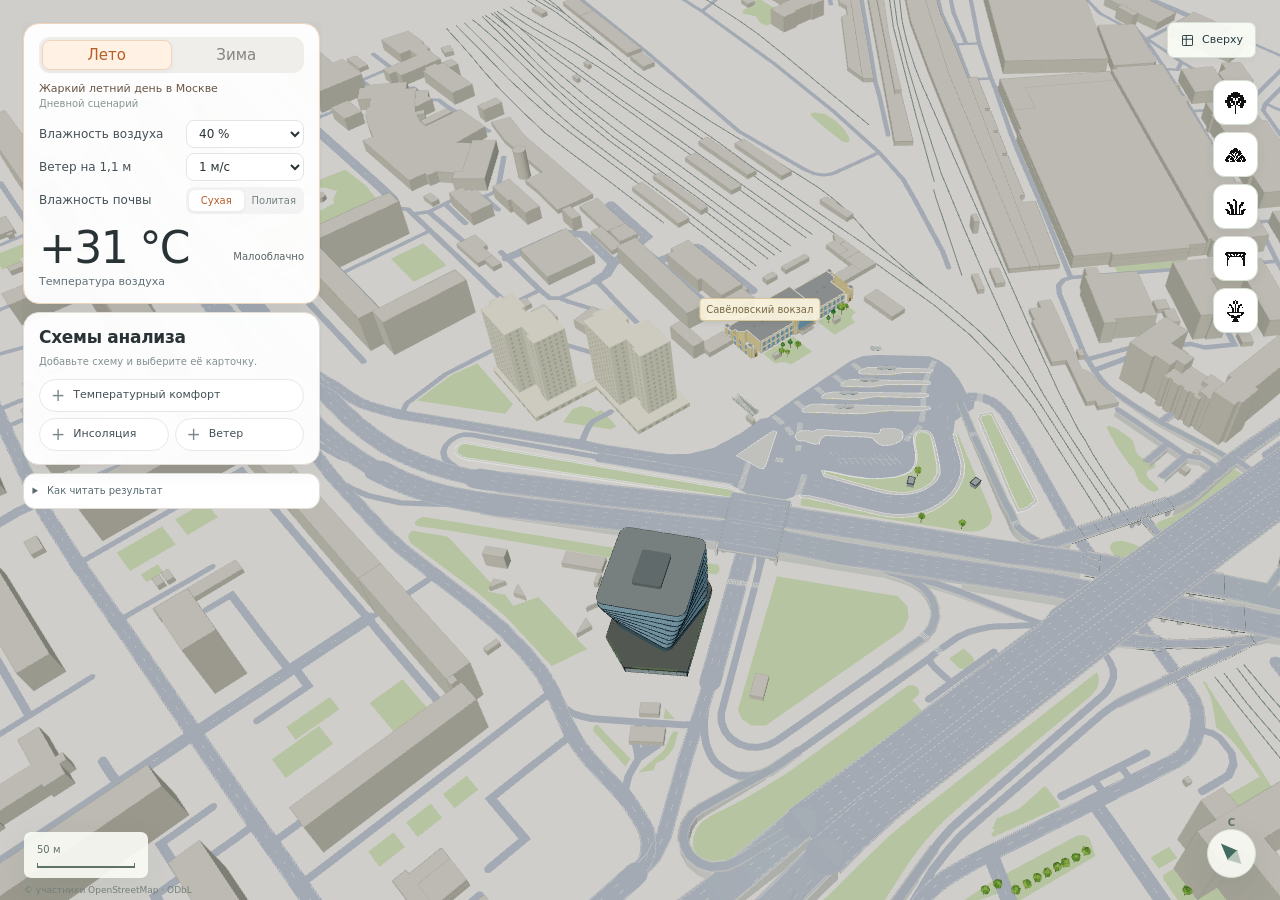
==== index.html @ b4f27af2 "добавлен климатический конструктор" ====
<!doctype html>
<html lang="ru">
<head>
<meta charset="utf-8">
<meta name="viewport" content="width=device-width, initial-scale=1">
<title>Модель территории · Савёловская площадь</title>
<style>
:root{--ink:#253b3e;--muted:#697675;--panel:#fafbf8;--border:#dce2dc;--accent:#335f63;--rose:#b75a50;--shadow:0 10px 35px #233b3d12}
*{box-sizing:border-box}body{margin:0;background:#e7ebe5;color:var(--ink);font:14px/1.5 system-ui,-apple-system,"Segoe UI",sans-serif;overflow:hidden}button,input{font:inherit}button{cursor:pointer}button:focus-visible,input:focus-visible{outline:3px solid #b8d1d2;outline-offset:3px}#app{display:flex;height:100dvh;min-height:480px}.stage{position:relative;flex:1;min-width:0;background:#e7ebe5}#scene{position:absolute;inset:0;touch-action:none;outline:none}#scene canvas{display:block;width:100%;height:100%}.toolbar{position:absolute;top:22px;left:24px;right:24px;display:flex;justify-content:flex-end;gap:12px;align-items:flex-start;pointer-events:none}.actions{display:flex;gap:6px;pointer-events:auto}.action{border:1px solid #d5dfd3;border-radius:7px;background:#fafcf7ed;color:var(--ink);height:36px;padding:0 12px;display:flex;align-items:center;gap:7px;box-shadow:0 2px 10px #27452c08;font-size:11px;white-space:nowrap}.action:hover{background:#fff;border-color:#9bb4a5}.action svg{width:15px;height:15px;stroke:currentColor}.action.active{background:#355e60;color:white;border-color:#355e60}.canvas-foot{position:absolute;bottom:22px;left:24px;right:24px;display:flex;justify-content:space-between;align-items:flex-end;gap:16px;pointer-events:none}.scale-wrap{padding:10px 13px;border-radius:7px;background:#f9fbf5e8;color:#627367;box-shadow:var(--shadow)}.scale-text{font-size:10px;margin-bottom:6px}.scale-bar{border-left:1px solid #607267;border-right:1px solid #607267;border-bottom:2px solid #607267;height:5px;width:90px}.help{font-size:10px;color:#617168;padding:6px 10px;background:#f9fbf5db;border-radius:5px;line-height:1.65;text-align:center}.compass{width:49px;height:49px;position:relative;border-radius:50%;background:#f9fbf5e8;border:1px solid #d5dfd1;box-shadow:var(--shadow);flex:none}.compass .needle{position:absolute;inset:9px 16px;transform-origin:50% 50%}.needle:before{content:"";position:absolute;border-left:7px solid transparent;border-right:7px solid transparent;border-bottom:17px solid #426c60;top:0;left:0}.needle:after{content:"";position:absolute;border-left:7px solid transparent;border-right:7px solid transparent;border-top:13px solid #b9c7ba;bottom:0;left:0}.north-label{position:absolute;left:50%;transform:translateX(-50%);font-size:10px;font-weight:700;top:-15px;color:#607367}#labels{position:absolute;inset:0;overflow:hidden;pointer-events:none}.map-label{position:absolute;left:0;top:0;padding:3px 6px;background:#fafaf1e8;border:1px solid #dce2d5;border-radius:4px;font-size:10px;color:#536864;box-shadow:0 2px 5px #33483815;transform:translate(-50%,-100%);white-space:nowrap;max-width:210px;overflow:hidden;text-overflow:ellipsis}.map-label.station{background:#dceceeeb;border-color:#b0d0d2;color:#2f6267}.loading{position:absolute;left:50%;top:50%;transform:translate(-50%,-50%);background:#fafbf7;padding:20px 28px;border-radius:11px;box-shadow:var(--shadow);text-align:center;max-width:410px;font-size:13px;color:#5f746c}.loading small{display:block;font-size:11px;margin-top:5px}.mobile-hint{display:none}
@media(max-width:900px){.toolbar{left:16px;right:16px;top:16px;flex-wrap:wrap}.action{padding:0 9px}.canvas-foot{left:16px;right:16px;bottom:16px}.help{display:none}}
@media(max-width:650px){#app{flex-direction:column;height:100dvh}.toolbar{left:12px;right:12px;top:12px}.actions{gap:4px}.action{height:30px;font-size:9px;padding:0 7px}.action svg{width:12px;height:12px}.canvas-foot{left:14px;right:14px}.compass{width:43px;height:43px}.compass .needle{inset:7px 13px}.scale-wrap{padding:8px 10px}.loading{padding:15px 20px;width:80%}}
.map-label.inventory{background:#f1f7e9ec;border:1px dashed #90a77e;color:#587447;font-size:9px;padding:3px 5px;box-shadow:0 2px 5px #45593a12}
.map-label.station{background:#faf4deed;border-color:#d8c99d;color:#786844}
[hidden]{display:none!important}.toolbar{flex-wrap:wrap}.actions{flex-wrap:wrap}
.credits{position:absolute;bottom:3px;left:24px;font-size:9px;color:#738078;pointer-events:none}
.climate-sidebar{position:absolute;z-index:2;left:22px;top:22px;width:300px;display:flex;flex-direction:column;gap:8px;max-height:calc(100dvh - 114px);overflow-y:auto;overflow-x:hidden;scrollbar-width:thin;scrollbar-color:#c9c6c0 transparent;padding:1px 2px 6px 1px}
.climate-panel,.climate-analysis-panel{--climate-accent:#b75d27;--climate-soft:#fff1e4;--climate-line:#efd4bc;--climate-text:#695545;position:relative;background:#fffffff5;border:1px solid #e2ded7;border-radius:16px;box-shadow:0 5px 23px #26353b10;color:#293336;flex:none;width:100%}
.climate-panel[data-season="winter"],.climate-analysis-panel[data-season="winter"]{--climate-accent:#356aa7;--climate-soft:#eaf3fc;--climate-line:#c7dcee;--climate-text:#526777}
.climate-panel{padding:13px 15px;border-color:var(--climate-line);transition:border-color .25s}
.climate-visually-hidden{position:absolute!important;width:1px!important;height:1px!important;padding:0!important;margin:-1px!important;overflow:hidden!important;clip:rect(0,0,0,0)!important;white-space:nowrap!important;border:0!important}
.climate-eyebrow{font-size:9px;letter-spacing:1px;text-transform:uppercase;color:#7e8587;font-weight:600;margin-bottom:8px}
.climate-seasons{position:relative;isolation:isolate;display:flex;padding:3px;background:#f0eeeb;border-radius:11px}
.climate-season-thumb{position:absolute;z-index:-1;left:3px;top:3px;bottom:3px;width:calc(50% - 3px);background:var(--climate-soft);border:1px solid var(--climate-line);border-radius:8px;box-shadow:0 2px 5px #26353b0b;transition:transform .25s ease,background .25s,border-color .25s}
.climate-panel[data-season="winter"] .climate-season-thumb{transform:translateX(100%)}
.climate-seasons button{flex:1;height:30px;border:0;border-radius:8px;background:transparent;color:#858483;font-size:15px;font-weight:500;transition:color .25s}
.climate-seasons button[aria-pressed="true"]{color:var(--climate-accent)}
.climate-seasons button:disabled{opacity:.6;cursor:wait}
.climate-scenario-title{font-size:11px;line-height:1.4;color:var(--climate-text);margin:8px 0 1px}
.climate-parameters{display:grid;gap:5px}
.climate-parameter-row{display:flex;align-items:center;justify-content:space-between;gap:8px;font-size:12px;color:#455157;min-height:28px}
.climate-parameter-row>span{line-height:1.35;max-width:140px}
.climate-value-control{width:118px;height:28px;padding:3px 8px;border:1px solid #e3e5e5;border-radius:8px;color:#293336;background:#fff;font:inherit;flex:none;cursor:pointer}
.climate-panel select:focus-visible,.climate-panel button:focus-visible,.climate-analysis-panel button:focus-visible{outline:3px solid var(--climate-line);outline-offset:3px}
.climate-soil{margin:0}
.climate-variant-buttons{display:flex;width:118px;padding:3px;gap:3px;background:#f2f3f2;border-radius:8px;flex:none}
.climate-variant-buttons button{flex:1;padding:3px 3px;border:0;border-radius:6px;background:transparent;color:#758083;font-size:10px;line-height:1.5}
.climate-variant-buttons button[aria-pressed="true"]{background:#fff;color:var(--climate-accent);box-shadow:0 1px 4px #2933360f}
.climate-weather{margin:0}
.climate-weather>strong{display:block;font-size:44px;line-height:1.08;font-weight:500;letter-spacing:-1.6px;color:#293336}
.climate-weather>span{display:block;font-size:11px;line-height:1.5;color:#617078;margin-top:2px}
.climate-weather-secondary{display:flex;flex-wrap:wrap;gap:5px 14px;margin-top:10px;font-size:11px;line-height:1.5;color:#7b898e}.climate-weather-secondary b{color:#445961;font-weight:550}
.climate-cloud{font-size:10px;line-height:1.4;color:#596366;margin:0;max-width:90px;text-align:right}
.climate-panel button:disabled,.climate-panel select:disabled{opacity:.58;cursor:wait}
.climate-analysis-panel{padding:13px 15px}
.climate-analysis-panel .climate-eyebrow{display:none}
.climate-analysis-panel h2{font-size:17px;line-height:1.3;font-weight:550;letter-spacing:-.3px;margin:0}
.climate-analysis-intro{font-size:10px;line-height:1.5;color:#839094;margin:5px 0 10px}
.climate-analysis-additions{display:grid;grid-template-columns:1fr 1fr;gap:6px}
.climate-analysis-additions>button:first-child{grid-column:1 / -1}
.climate-analysis-panel.has-analysis .climate-analysis-intro{display:none}
.climate-analysis-panel.has-analysis .climate-analysis-additions{margin-top:10px}
.climate-analysis-additions>button{display:flex;align-items:center;gap:8px;min-height:31px;padding:7px 11px;text-align:left;border:1px solid #e4e8e8;border-radius:18px;background:#fff;color:#425055;font-size:11px;line-height:1.35}
.climate-analysis-additions>button>span{font-size:17px;line-height:1;color:#7b888c;font-weight:400}
.climate-analysis-additions>button:hover{border-color:var(--climate-line);background:var(--climate-soft);color:var(--climate-accent)}
.climate-analysis-additions>button:disabled{opacity:.45;cursor:default}
.climate-analysis-cards{display:grid;gap:8px}
.climate-analysis-cards:not(:empty){margin-top:11px}
.climate-analysis-card{position:relative;border:1px solid #e6e9e8;border-radius:10px;background:#fcfdfc;padding:10px 10px 9px;transition:background .2s,border-color .2s}
.climate-analysis-card.is-active{border-color:var(--climate-line);background:var(--climate-soft);box-shadow:0 0 0 1px var(--climate-line)}
.climate-analysis-select{display:block;width:100%;text-align:left;padding:0 23px 0 0;background:transparent;border:0;color:#53656b;font-size:11px;line-height:1.5;font-weight:600}
.climate-analysis-heading{display:flex;align-items:center;padding-right:23px;min-height:17px}
.climate-analysis-heading .climate-analysis-select{width:auto;min-width:0;flex:1;padding-right:0}
.climate-analysis-card.is-active .climate-analysis-select{color:var(--climate-accent)}
.climate-analysis-spinner{display:inline-block;flex:none;width:12px;height:12px;border:1.5px solid currentColor;border-right-color:transparent;border-radius:50%;margin-left:6px;vertical-align:-2px;color:var(--climate-accent);animation:climate-loading .75s linear infinite}
.climate-analysis-spinner[hidden]{display:none!important}
.climate-analysis-progress{flex:none;min-width:29px;margin-left:5px;color:var(--climate-accent);font-size:9px;font-variant-numeric:tabular-nums;white-space:nowrap}
.climate-analysis-progress[hidden]{display:none!important}
.climate-analysis-card.is-loading .climate-card-summary{opacity:.55}
@keyframes climate-loading{to{transform:rotate(360deg)}}
.climate-analysis-remove{position:absolute;right:7px;top:8px;width:26px;height:26px;border:0;border-radius:8px;background:transparent;color:#8e989b;font-size:20px;line-height:1;font-weight:400}
.climate-analysis-remove:hover{background:#ffffffa6;color:#465961}
.climate-card-summary{margin:7px 0 0;font-size:9px;line-height:1.45;display:grid;grid-template-columns:1fr auto;column-gap:7px;row-gap:4px}
.climate-card-summary dt{margin:0;color:#778389}
.climate-card-summary dd{margin:0;text-align:right;color:#3c4f58;font-weight:550;white-space:nowrap}
.climate-card-summary>div{display:contents}
.climate-analysis-card:not(.is-active) .climate-card-summary>div:not(:first-child){display:none}
.climate-analysis-card:not(.is-active) .climate-card-note{display:none}
.climate-card-note{margin:7px 0 0;font-size:9px;line-height:1.45;color:#829094}
.climate-reading-note{flex:none;padding:9px 12px;background:#fff;border:1px solid #e2ded7;border-radius:12px;color:#617078;font-size:10px;line-height:1.5}
.climate-reading-note summary{cursor:pointer;color:#596b71;line-height:1.6;list-style-position:outside;margin-left:11px}
.climate-reading-note summary:focus-visible{outline:2px solid #cad9dc;outline-offset:3px;border-radius:3px}
.climate-definitions{margin:10px 0 0;display:grid;gap:9px}
.climate-definitions dt{font-weight:600;color:#465961;margin-bottom:2px}
.climate-definitions dd{margin:0;line-height:1.5}
.climate-model-note{margin:11px 0 3px;font-size:9px;line-height:1.5;color:#7d898e}
.climate-panel [hidden],.climate-analysis-panel [hidden],.climate-probe [hidden]{display:none!important}
.climate-legend{width:420px;max-width:calc(100vw - 210px);padding:9px 12px;background:#fffffff2;border:1px solid #dfe5e3;border-radius:10px;box-shadow:0 2px 12px #253b3e12}
.climate-legend-caption{display:flex;justify-content:space-between;font-size:10px;color:#728184;gap:8px;margin-bottom:6px}
.climate-legend-caption b{font-weight:550;color:#445961}
.climate-legend-bar{height:8px;border-radius:5px;background:linear-gradient(to right,#512a86 0%,#2457ae 12%,#44a5d3 23%,#afdce4 35%,#daeae4 47%,#65b96b 57%,#85c36b 70%,#e8d65c 79%,#eb903f 87%,#d24b3d 93%,#8c213e 100%)}
.climate-legend-ticks{display:block;position:relative;height:12px;font-size:9px;color:#728184;margin-top:4px}
.climate-legend-ticks span{position:absolute;transform:translateX(-50%);white-space:nowrap}
.climate-legend-ticks span:first-child{transform:none}
.climate-legend-ticks span:last-child{transform:translateX(-100%)}
.climate-probe{position:absolute;z-index:10;left:0;top:0;width:248px;max-width:calc(100% - 16px);max-height:calc(100% - 16px);overflow:auto;background:#fff;border:1px solid #dfe5e3;border-radius:12px;padding:12px;box-shadow:0 6px 24px #253b3e24;font-size:10px;pointer-events:auto}
.climate-probe>strong{display:block;font-size:12px;margin:0 21px 9px 0;line-height:1.4}
.climate-probe-row{display:flex;justify-content:space-between;align-items:flex-start;gap:10px;margin:7px 0;line-height:1.5}
.climate-probe-term{min-width:0;flex:1;color:#65767d}
.climate-probe-term summary{cursor:pointer;list-style:none;text-decoration:underline;text-decoration-style:dotted;text-underline-offset:3px}
.climate-probe-term summary::-webkit-details-marker{display:none}
.climate-probe-term summary:after{content:" +";color:#9aa5aa}
.climate-probe-term[open] summary:after{content:" −"}
.climate-probe-term summary:focus-visible{outline:2px solid #cad9dc;outline-offset:3px;border-radius:3px}
.climate-probe-term p{margin:5px 0 0;color:#4f6169;font-size:10px;line-height:1.5;background:#fff}
.climate-probe b{font-weight:550;white-space:nowrap;color:#304852}
.climate-probe>button{position:absolute;right:6px;top:6px;width:25px;height:25px;border-radius:7px;background:transparent;border:0;font-size:20px;color:#839093}
.climate-probe-marker{position:absolute;z-index:11;width:11px;height:11px;border:2px solid #fff;border-radius:50%;background:#23545b;box-shadow:0 0 0 1px #23545b,0 2px 5px #203f3f40;transform:translate(-50%,-50%);pointer-events:none}
.climate-probe-pointer{position:absolute;z-index:9;width:10px;height:10px;background:#fff;border:1px solid #dfe5e3;transform:translate(-50%,-50%) rotate(45deg);pointer-events:none}
.climate-probe-pointer[data-placement="above"]{border-top:0;border-left:0}
.climate-probe-pointer[data-placement="below"]{border-bottom:0;border-right:0}
.climate-probe[hidden],.climate-probe-marker[hidden],.climate-probe-pointer[hidden]{display:none!important}
.climate-comparison{position:absolute;z-index:9;right:94px;bottom:92px;width:285px;max-width:calc(100% - 116px);padding:13px 31px 12px 14px;background:#fff;border:1px solid #dfe5e3;border-radius:12px;box-shadow:0 5px 22px #253b3e24;color:#304852;pointer-events:auto}
.climate-comparison[hidden]{display:none!important}
.climate-comparison>strong{display:block;font-size:13px;line-height:1.5;font-weight:600}
.climate-comparison>span{display:block;font-size:10px;line-height:1.5;margin-top:2px;color:#536b73}
.climate-comparison>p{margin:6px 0 0;font-size:9px;line-height:1.5;color:#758389}
.climate-comparison>button{position:absolute;right:5px;top:5px;width:25px;height:25px;border:0;border-radius:7px;background:transparent;color:#839093;font-size:20px;line-height:1}
.climate-comparison>button:hover{background:#f0f4f3;color:#304852}
.climate-comparison>button:focus-visible{outline:2px solid #cad9dc;outline-offset:2px}

.climate-fixed-time{font-size:10px;line-height:1.4;color:#899294;margin:0 0 9px}
.climate-weather-output{display:flex;justify-content:space-between;gap:10px;align-items:center;margin-top:10px}
@media(max-width:1050px){.climate-sidebar{left:14px;top:14px;max-height:calc(100dvh - 106px)}.climate-legend{width:365px;max-width:calc(100vw - 190px)}}
@media(max-width:760px){.climate-sidebar{left:12px;top:62px;width:280px;max-height:calc(100dvh - 154px)}.climate-panel,.climate-analysis-panel{padding:13px 14px}.climate-parameter-row{font-size:11px}.climate-value-control,.climate-variant-buttons{width:113px}.climate-weather>strong{font-size:42px}.climate-probe{width:230px}.climate-legend{width:350px;max-width:calc(100vw - 170px)}.climate-legend-caption{font-size:9px}}
@media(max-width:570px){.climate-sidebar{width:260px;max-width:calc(100vw - 24px)}.climate-panel,.climate-analysis-panel{padding:12px}.climate-value-control,.climate-variant-buttons{width:109px}.climate-parameter-row{font-size:10.5px}.climate-weather-output{gap:6px}.climate-weather>strong{font-size:40px}.climate-analysis-intro{font-size:9px}.climate-probe{width:220px}.climate-legend{max-width:calc(100vw - 150px);padding:8px}.climate-legend-caption span{display:none}.climate-legend-ticks{font-size:8px}}
@media(prefers-reduced-motion:reduce){.climate-season-thumb,.climate-seasons button,.climate-panel,.climate-analysis-card{transition:none}.climate-analysis-spinner{animation:none}}

.project-editor{position:absolute;right:22px;top:80px;z-index:8;color:#365849;pointer-events:none}
.project-editor-tools{display:flex;flex-direction:column;gap:7px;pointer-events:auto}
.project-tool{display:flex;align-items:center;justify-content:center;width:45px;height:45px;padding:10px;border:1px solid #d5dfd3;border-radius:12px;background:#fff;box-shadow:0 3px 12px #26353b0e;color:#466458;transition:background .15s,border-color .15s;pointer-events:auto}
.project-tool svg{width:24px;height:24px;fill:none;stroke:currentColor;stroke-width:1.65;stroke-linecap:round;stroke-linejoin:round}
.project-tool svg.project-pixel-icon,.project-water-choice svg.project-pixel-icon{fill:#111;stroke:none;shape-rendering:crispEdges}
.project-tool:disabled svg.project-pixel-icon{fill:currentColor}
.project-water-choice.project-choice-with-icon{justify-content:flex-start;gap:9px}
.project-water-choice .project-choice-icon{width:19px;height:19px;flex:none}
.project-tool:hover:not(:disabled){background:#eff6ef;border-color:#9eb6a1}
.project-tool[aria-expanded="true"]{background:#e7f0e7;border-color:#8caa91;color:#295537}
.project-tool:disabled{color:#adb7ae;cursor:default;background:#fbfcfa}
.project-editor[aria-busy="true"] .project-tool:not([disabled]){cursor:wait}
.project-tool:focus-visible,.project-tree-choice:focus-visible,.project-water-choice:focus-visible{outline:3px solid #b8d4bd;outline-offset:3px}
.project-tree-menu,.project-zone-menu,.project-water-menu{position:absolute;top:0;right:55px;width:210px;padding:6px;border:1px solid #d5dfd3;border-radius:13px;background:#fff;box-shadow:0 6px 25px #243b2817;pointer-events:auto}
.project-tree-choice,.project-water-choice{display:flex;align-items:center;justify-content:space-between;gap:12px;width:100%;padding:11px 10px;border:0;border-radius:8px;background:#fff;color:#2c3e31;font-size:12px;white-space:nowrap;text-align:left}
.project-tree-choice small{color:#7c8c7f;font-size:10px}
.project-tree-choice:hover:not(:disabled),.project-water-choice:hover:not(:disabled){background:#f1f6ef}
.project-tree-choice[aria-pressed="true"],.project-water-choice[aria-pressed="true"]{background:#e8f2e5;color:#2d6037}
.project-tree-choice[aria-pressed="true"] small{color:#477b50}
.project-tree-choice:disabled,.project-water-choice:disabled{cursor:wait;opacity:.58}
.project-water-menu{top:208px}
.project-placement-modes{display:flex;gap:3px;margin:6px 3px 3px;padding:3px;border-radius:9px;background:#edf1eb}
.project-placement-modes button{flex:1;padding:8px 4px;border:0;border-radius:7px;background:transparent;color:#647569;font-size:11px;white-space:nowrap}
.project-placement-modes button[aria-pressed="true"]{background:#fff;color:#2d6037;box-shadow:0 1px 4px #25382b10}
.project-placement-modes button:disabled,.project-spacing input:disabled{cursor:wait;opacity:.58}
.project-spacing{display:flex;align-items:center;justify-content:space-between;gap:10px;margin:8px 7px 3px;color:#526959;font-size:12px}
.project-spacing input{width:66px;padding:6px 8px;border:1px solid #d5dfd3;border-radius:7px;background:#fff;color:#2c3e31;font-size:12px}
.project-editor-hint{margin:8px 7px 6px;color:#6c7e70;font-size:11px;line-height:1.45;max-width:196px}
.project-zone-menu{top:52px;padding:13px;width:210px}
.project-zone-menu strong{display:block;font-size:13px;font-weight:600;color:#2c5036}
.project-zone-menu .project-editor-hint{margin:8px 0 12px}
.project-zone-finish{width:100%;padding:8px 10px;border:1px solid #b9cdbb;border-radius:8px;background:#eaf3e7;color:#32573a;font-size:12px}
.project-zone-finish:disabled{opacity:.48;cursor:default}
.project-tool[aria-expanded="true"]{background:#e7f0e7;border-color:#8caa91;color:#295537}
.project-placement-modes button:focus-visible,.project-spacing input:focus-visible,.project-zone-finish:focus-visible{outline:3px solid #b8d4bd;outline-offset:2px}
.project-tree-delete{margin-top:14px;color:#956956}
.project-tool[aria-pressed="true"]{background:#e7f0e7;border-color:#8caa91;color:#295537}
.project-size-readout{position:absolute;right:55px;top:160px;padding:9px 12px;border:1px solid #d5dfd3;border-radius:10px;background:#fff;color:#365849;font-size:12px;white-space:nowrap;box-shadow:0 3px 12px #26353b0e}
.project-tree-delete:hover:not(:disabled){background:#fff0e8;border-color:#d9ad97}
.project-editor [hidden]{display:none!important}
.project-editor-live{position:absolute;width:1px;height:1px;padding:0;margin:-1px;overflow:hidden;clip:rect(0,0,0,0);white-space:nowrap;border:0}
@media(max-width:760px){.project-editor{top:65px;right:12px}.project-tool{width:40px;height:40px;padding:9px;border-radius:10px}.project-editor-tools{gap:6px}.project-tool svg{width:22px;height:22px}.project-tree-menu,.project-zone-menu,.project-water-menu{right:48px;width:193px}.project-tree-choice,.project-water-choice{padding:10px 8px;font-size:11px}.project-zone-menu{top:46px}.project-water-menu{top:184px}}
@media(max-height:500px){.project-editor{top:55px}.project-editor-tools{gap:4px}.project-tool{width:36px;height:36px;padding:7px}.project-tree-delete{margin-top:8px}.project-water-menu{top:160px}}
@media(prefers-reduced-motion:reduce){.project-tool{transition:none}}

</style>
</head>
<body>
<div id="app">
 <main class="stage" aria-label="Интерактивная трёхмерная модель">
  <div id="scene" tabindex="0" aria-label="3D-модель. Перетащите для поворота. Колесо — масштаб. Правая кнопка или Shift — перемещение."></div><div id="labels"></div>
  <div class="toolbar"><div class="actions"><button class="action" id="top-view" title="Вид сверху"><svg viewBox="0 0 24 24" fill="none" stroke-width="1.5"><rect x="4" y="4" width="16" height="16" rx="1"/><path d="M4 10h16M10 4v16"/></svg>Сверху</button></div></div>
  <div class="climate-sidebar" aria-label="Климатический анализ">
  <section class="climate-panel" id="climate-panel" data-season="summer" aria-label="Погода и условия дня" aria-busy="false">
   <h1 class="climate-visually-hidden">Погода и условия дня</h1>
   <div class="climate-seasons" aria-label="Сезон"><span class="climate-season-thumb" aria-hidden="true"></span><button id="climate-summer" aria-pressed="true">Лето</button><button id="climate-winter" aria-pressed="false">Зима</button></div>
   <p class="climate-scenario-title" id="climate-scenario-title">Жаркий летний день в Москве</p><p class="climate-fixed-time">Дневной сценарий</p>
   <div class="climate-parameters">
    <label class="climate-parameter-row" for="climate-humidity"><span>Влажность воздуха</span><select class="climate-value-control" id="climate-humidity" aria-label="Влажность воздуха"><option value="10">10 %</option><option value="40" selected>40 %</option><option value="75">75 %</option></select></label>
    <label class="climate-parameter-row" for="climate-wind-speed"><span>Ветер на 1,1 м</span><select class="climate-value-control" id="climate-wind-speed" aria-label="Ветер на высоте 1,1 м"><option value="1" selected>1 м/с</option><option value="8">8 м/с</option></select></label>
    <div class="climate-soil" id="climate-soil"><div class="climate-parameter-row"><span>Влажность почвы</span><div class="climate-variant-buttons" role="group" aria-label="Влажность почвы газонов"><button id="climate-soil-dry" aria-pressed="true">Сухая</button><button id="climate-soil-watered" aria-pressed="false">Политая</button></div></div></div>
   </div>
   <div class="climate-weather-output"><div class="climate-weather"><strong id="climate-air">+31 °C</strong><span>Температура воздуха</span><div class="climate-weather-secondary" hidden><span>Влажность <b id="climate-rh">40%</b></span><span>Ветер <b id="climate-wind">1 м/с</b></span></div></div>
   <div class="climate-cloud" id="climate-cloud">Малооблачно</div></div>
   <div class="climate-backing" hidden aria-hidden="true">
    <select id="climate-layer" tabindex="-1"><option value="comfort">Комфорт</option><option value="wind">Ветер</option><option value="solar">Инсоляция</option></select><input type="checkbox" id="climate-map-visible" tabindex="-1">
    <div class="climate-results"><span id="climate-range-label">Оценочный UTCI · пешеходные участки</span><strong id="climate-range">—</strong><div class="climate-result-row"><span id="climate-mean-label">Среднее</span><b id="climate-mean">—</b></div><div class="climate-result-row" id="climate-mrt-row"><span>Средняя лучистая температура</span><b id="climate-mrt-mean">—</b></div><div class="climate-result-row"><span id="climate-secondary-label">Без теплового / холодового стресса</span><b id="climate-secondary">—</b></div><div class="climate-result-row"><span id="climate-shade-label">Пешеходная территория в тени</span><b id="climate-shade">—</b></div></div><p id="climate-layer-note">UTCI учитывает местный ветер на высоте 1,1 м.</p>
   </div>
  </section>
  <section class="climate-analysis-panel" id="climate-analysis-panel" data-season="summer" aria-label="Схемы анализа" aria-busy="false">
   <div class="climate-eyebrow" id="climate-state-label">Исходное состояние</div><h2>Схемы анализа</h2><p class="climate-analysis-intro">Добавьте схему и выберите её карточку.</p>
   <div class="climate-analysis-additions" aria-label="Добавить схему анализа"><button id="climate-add-comfort"><span aria-hidden="true">+</span> Температурный комфорт</button><button id="climate-add-solar"><span aria-hidden="true">+</span> Инсоляция</button><button id="climate-add-wind"><span aria-hidden="true">+</span> Ветер</button></div>
   <div class="climate-analysis-cards" id="climate-analysis-cards" aria-live="polite"></div>
  </section>
  <details class="climate-reading-note" id="climate-reading-note"><summary>Как читать результат</summary>
   <dl class="climate-definitions">
    <div><dt>Температура воздуха</dt><dd>Обычная температура в тени. Крупное число — средняя фоновая температура дневного сценария.</dd></div>
    <div><dt>UTCI — температурный комфорт</dt><dd>Эквивалентная температура, описывающая тепловую нагрузку на человека с учётом воздуха, влажности, ветра и излучения. Это индекс, а не температура воздуха. Диапазон 9–26 °C соответствует отсутствию теплового и холодового стресса. Зимний индекс рассчитан по исходной таблице авторов UTCI. Мороз около −22 °C и ветер 8 м/с на высоте 1,1 м — экстремальное сочетание, которое может дать UTCI ниже −40 °C. Ветер и излучение на площади оценочные, поэтому результат не является измерением.</dd></div>
    <div><dt>MRT — лучистая температура</dt><dd>Характеризует воздействие излучения солнца, неба и окружающих поверхностей на человека. Зимой тень может понизить UTCI даже при защите от слабого ветра.</dd></div>
    <div><dt>Инсоляция, Вт/м²</dt><dd>Средняя мощность солнечного облучения поверхности за дневной интервал, а не часы солнца за день.</dd></div>
    <div><dt>Ветер, м/с</dt><dd>В погодном окне — фоновая скорость на высоте пешехода, 1,1 м. Схема показывает изменение скорости на той же высоте возле зданий и деревьев. Для стандартной формулы UTCI местный ветер отдельно переводится в эквивалент на 10 м.</dd></div>
    <div><dt>Влажность почвы</dt><dd>Сухой и политый газон — два условных состояния. Летом испарение охлаждает поверхность и влияет на воздух рядом; зимой этот эффект отключён.</dd></div>
   </dl><p class="climate-model-note">Дневные схемы усреднены по нескольким часам. Расчёт ветра и температур поверхностей приближённый; значения пока не проверены измерениями на участке. Охлаждение возле воды зависит от ветра и влажности, зимой оно отключено.</p>
  </details>
  </div>
<section class="climate-comparison" id="climate-comparison" role="status" aria-live="polite" aria-label="Сравнение с исходным состоянием" hidden>
 <button id="climate-comparison-close" type="button" aria-label="Закрыть сравнение">×</button>
 <strong id="climate-comparison-value"></strong><span id="climate-comparison-direction"></span>
 <p>Относительно исходного состояния при той же погоде.<br>Среднее по общим пешеходным участкам.</p>
</section>
<div class="climate-probe-marker" id="climate-probe-marker" aria-hidden="true" hidden></div>
<div class="climate-probe-pointer" id="climate-probe-pointer" aria-hidden="true" hidden></div>
<section class="climate-probe" id="climate-probe" aria-label="Средние значения в выбранной точке" hidden>
 <button id="climate-probe-close" type="button" aria-label="Закрыть значения точки">×</button><strong id="climate-probe-title">Точка на территории</strong>
 <div class="climate-probe-row"><details class="climate-probe-term" id="climate-probe-utci-term"><summary id="climate-probe-utci-title">UTCI</summary><p id="climate-probe-utci-description">Средняя эквивалентная температура за дневной интервал с учётом воздуха, влажности, ветра и излучения. Это не температура воздуха.</p></details><b id="climate-probe-utci">—</b></div>
 <div class="climate-probe-row" id="climate-probe-air-row" hidden><details class="climate-probe-term" id="climate-probe-air-term"><summary>Температура воздуха ≈</summary><p>Местная температура в среднем за дневной интервал с учётом политого газона, воды, испарения капель и ветра. Крупное число остаётся фоновой температурой.</p></details><b id="climate-probe-air">—</b></div>
 <div class="climate-probe-row" id="climate-probe-rh-row" hidden><details class="climate-probe-term" id="climate-probe-rh-term"><summary>Влажность воздуха ≈</summary><p>Средняя местная относительная влажность с учётом испарения и охлаждения. Рост влажности может уменьшить улучшение UTCI.</p></details><b id="climate-probe-rh">—</b></div>
 <div class="climate-probe-row" id="climate-probe-water-air-row" hidden><details class="climate-probe-term" id="climate-probe-water-air-term"><summary>Влияние воды на воздух ≈</summary><p>Среднее изменение температуры относительно исходного состояния в этой точке. Для фонтана принят усиленный режим мелкодисперсного распыления; предел охлаждения зависит от влажности. Коэффициенты оценочные, без проверки измерениями на участке.</p></details><b id="climate-probe-water-air">—</b></div>
 <div class="climate-probe-row"><details class="climate-probe-term" id="climate-probe-mrt-term"><summary>MRT</summary><p>Лучистая температура: воздействие солнца, неба и окружающих поверхностей. Значение усреднено по дневному интервалу.</p></details><b id="climate-probe-mrt">—</b></div>
 <div class="climate-probe-row"><details class="climate-probe-term" id="climate-probe-lw-mrt-term"><summary>MRT без солнца</summary><p>Лучистая температура от неба и поверхностей без коротковолнового солнечного излучения.</p></details><b id="climate-probe-lw-mrt">—</b></div>
 <div class="climate-probe-row"><details class="climate-probe-term" id="climate-probe-sw-delta-term"><summary>Прибавка солнца к MRT</summary><p>Насколько солнечное излучение повышает MRT относительно значения без солнца.</p></details><b id="climate-probe-sw-delta">—</b></div>
 <div class="climate-probe-row" id="climate-probe-grass-ground-row" hidden><details class="climate-probe-term" id="climate-probe-grass-ground-term"><summary>Температура поверхности ≈</summary><p>Оценочная температура газона или воды; отличается от температуры воздуха.</p></details><b id="climate-probe-grass-ground">—</b></div>
 <div class="climate-probe-row" id="climate-probe-grass-evaporation-row" hidden><details class="climate-probe-term" id="climate-probe-grass-evaporation-term"><summary>Испарение поверхности ≈</summary><p>Количество воды, испаряющейся с поверхности за час. Поток скрытого тепла охлаждает поверхность; мм/ч — расход воды, а не снижение температуры воздуха.</p></details><b id="climate-probe-grass-evaporation">—</b></div>
 <div class="climate-probe-row"><details class="climate-probe-term" id="climate-probe-wind-term"><summary>Ветер · 1,1 м ≈</summary><p>Оценочная местная скорость ветра на высоте 1,1 м с учётом зданий и деревьев.</p></details><b id="climate-probe-wind">—</b></div>
 <div class="climate-probe-row"><details class="climate-probe-term" id="climate-probe-solar-term"><summary>Солнечное облучение ≈</summary><p>Средняя мощность солнечного излучения на поверхности за дневной интервал, в ваттах на квадратный метр.</p></details><b id="climate-probe-solar">—</b></div>
 <div class="climate-probe-row"><details class="climate-probe-term" id="climate-probe-shade-term"><summary>Затенение</summary><p>Средняя доля прямого солнечного излучения, перекрытая зданиями, навесами и кронами за дневной интервал.</p></details><b id="climate-probe-shade">—</b></div>
</section>

<aside class="project-editor" id="project-editor" aria-label="Объекты благоустройства">
 <div class="project-editor-tools" role="group" aria-label="Добавить объект">
  <button class="project-tool" id="project-tool-trees" type="button" title="Деревья" aria-label="Деревья" aria-expanded="false" aria-controls="project-tree-menu"><svg class="project-pixel-icon" data-pixel-icon="trees" viewBox="-11 -11 326 349" aria-hidden="true" focusable="false"><path d="M117 0h70v24h-70ZM116 24h72v1h-72ZM93 25h118v16h-118ZM93 41h117v7h-117ZM93 48h118v1h-118ZM47 49h211v23h-211ZM46 72h47v1h-47ZM116 72h71v1h-71ZM210 72h48v1h-48ZM23 73h70v23h-70ZM117 73h70v23h-70ZM211 73h70v23h-70ZM23 96h70v1h-70ZM140 96h24v1h-24ZM211 96h70v1h-70ZM23 97h94v23h-94ZM140 97h24v23h-24ZM187 97h94v23h-94ZM0 120h117v21h-117ZM187 120h117v21h-117ZM0 141h69v23h-69ZM93 141h47v23h-47ZM164 141h47v23h-47ZM235 141h69v23h-69ZM23 164h70v24h-70ZM117 164h23v24h-23ZM164 164h23v24h-23ZM211 164h70v24h-70ZM23 188h93v1h-93ZM140 188h24v1h-24ZM187 188h94v1h-94ZM23 189h94v12h-94ZM140 189h24v12h-24ZM187 189h94v12h-94ZM23 201h93v8h-93ZM140 201h24v8h-24ZM187 201h94v8h-94ZM24 209h92v1h-92ZM140 209h24v1h-24ZM188 209h93v1h-93ZM47 210h46v20h-46ZM140 210h24v20h-24ZM211 210h47v20h-47ZM46 230h47v1h-47ZM140 230h24v1h-24ZM211 230h47v1h-47ZM47 231h1v1h-1ZM49 231h3v1h-3ZM140 231h24v1h-24ZM212 231h3v1h-3ZM241 231h8v1h-8ZM140 232h24v95h-24Z"/></svg></button>
  <button class="project-tool" id="project-tool-shrubs" type="button" title="Кустарники" aria-label="Кустарники" aria-expanded="false" aria-controls="project-zone-menu"><svg class="project-pixel-icon" data-pixel-icon="shrubs" viewBox="-14 -14 435 296" aria-hidden="true" focusable="false"><path d="M178 0h55v18h-55ZM178 18h56v1h-56ZM160 19h93v19h-93ZM159 38h94v1h-94ZM124 39h129v14h-129ZM271 39h18v14h-18ZM124 53h165v5h-165ZM123 58h166v1h-166ZM106 59h201v10h-201ZM106 69h90v19h-90ZM215 69h92v19h-92ZM106 88h36v1h-36ZM159 88h37v1h-37ZM215 88h92v1h-92ZM89 89h52v9h-52ZM160 89h36v9h-36ZM215 89h92v9h-92ZM89 98h52v1h-52ZM160 98h18v1h-18ZM197 98h128v1h-128ZM89 99h52v5h-52ZM160 99h18v5h-18ZM196 99h129v5h-129ZM89 104h52v2h-52ZM160 104h18v2h-18ZM196 104h37v2h-37ZM252 104h73v2h-73ZM89 106h52v2h-52ZM160 106h18v2h-18ZM197 106h36v2h-36ZM252 106h73v2h-73ZM89 108h52v1h-52ZM160 108h17v1h-17ZM197 108h36v1h-36ZM252 108h73v1h-73ZM106 109h53v1h-53ZM197 109h36v1h-36ZM252 109h73v1h-73ZM107 110h52v8h-52ZM197 110h36v8h-36ZM252 110h73v8h-73ZM124 118h35v6h-35ZM197 118h36v6h-36ZM252 118h55v6h-55ZM124 124h35v1h-35ZM197 124h18v1h-18ZM252 124h55v1h-55ZM124 125h35v1h-35ZM197 125h18v1h-18ZM252 125h37v1h-37ZM124 126h53v1h-53ZM197 126h18v1h-18ZM234 126h55v1h-55ZM124 127h54v3h-54ZM197 127h18v3h-18ZM234 127h55v3h-55ZM71 130h34v1h-34ZM124 130h54v1h-54ZM197 130h18v1h-18ZM234 130h55v1h-55ZM71 131h34v3h-34ZM124 131h54v3h-54ZM196 131h19v3h-19ZM234 131h55v3h-55ZM71 134h34v2h-34ZM124 134h54v2h-54ZM196 134h19v2h-19ZM234 134h54v2h-54ZM71 136h35v4h-35ZM142 136h36v4h-36ZM196 136h19v4h-19ZM234 136h54v4h-54ZM308 136h35v4h-35ZM53 140h2v1h-2ZM71 140h35v1h-35ZM142 140h36v1h-36ZM196 140h19v1h-19ZM234 140h54v1h-54ZM308 140h35v1h-35ZM53 141h3v2h-3ZM71 141h35v2h-35ZM142 141h36v2h-36ZM196 141h19v2h-19ZM234 141h54v2h-54ZM308 141h35v2h-35ZM53 143h4v2h-4ZM71 143h35v2h-35ZM142 143h36v2h-36ZM196 143h19v2h-19ZM234 143h54v2h-54ZM308 143h35v2h-35ZM53 145h6v1h-6ZM70 145h36v1h-36ZM142 145h36v1h-36ZM233 145h45v1h-45ZM287 145h1v1h-1ZM308 145h36v1h-36ZM352 145h2v1h-2ZM53 146h70v1h-70ZM142 146h54v1h-54ZM215 146h55v1h-55ZM308 146h46v1h-46ZM53 147h70v3h-70ZM142 147h54v3h-54ZM215 147h55v3h-55ZM307 147h47v3h-47ZM53 150h70v4h-70ZM142 150h54v4h-54ZM215 150h55v4h-55ZM290 150h64v4h-64ZM53 154h70v1h-70ZM141 154h55v1h-55ZM215 154h55v1h-55ZM290 154h64v1h-64ZM53 155h70v1h-70ZM142 155h54v1h-54ZM215 155h55v1h-55ZM290 155h64v1h-64ZM36 156h87v1h-87ZM160 156h36v1h-36ZM215 156h55v1h-55ZM289 156h81v1h-81ZM36 157h87v2h-87ZM160 157h36v2h-36ZM215 157h55v2h-55ZM289 157h82v2h-82ZM36 159h88v1h-88ZM160 159h36v1h-36ZM215 159h36v1h-36ZM289 159h82v1h-82ZM36 160h105v9h-105ZM160 160h36v9h-36ZM215 160h36v9h-36ZM289 160h82v9h-82ZM36 169h105v1h-105ZM160 169h36v1h-36ZM215 169h36v1h-36ZM271 169h100v1h-100ZM36 170h105v5h-105ZM178 170h18v5h-18ZM215 170h36v5h-36ZM271 170h100v5h-100ZM18 175h141v1h-141ZM178 175h18v1h-18ZM215 175h36v1h-36ZM271 175h117v1h-117ZM18 176h141v4h-141ZM178 176h18v4h-18ZM215 176h36v4h-36ZM271 176h118v4h-118ZM18 180h88v3h-88ZM124 180h35v3h-35ZM178 180h18v3h-18ZM215 180h36v3h-36ZM271 180h118v3h-118ZM18 183h88v1h-88ZM124 183h35v1h-35ZM178 183h18v1h-18ZM215 183h19v1h-19ZM271 183h118v1h-118ZM18 184h87v1h-87ZM124 184h35v1h-35ZM178 184h18v1h-18ZM215 184h18v1h-18ZM253 184h136v1h-136ZM18 185h87v9h-87ZM124 185h35v9h-35ZM178 185h18v9h-18ZM215 185h18v9h-18ZM252 185h137v9h-137ZM18 194h35v5h-35ZM71 194h34v5h-34ZM124 194h35v5h-35ZM178 194h18v5h-18ZM215 194h18v5h-18ZM252 194h73v5h-73ZM344 194h45v5h-45ZM18 199h35v1h-35ZM71 199h17v1h-17ZM124 199h35v1h-35ZM215 199h18v1h-18ZM252 199h73v1h-73ZM344 199h45v1h-45ZM18 200h35v1h-35ZM71 200h17v1h-17ZM107 200h70v1h-70ZM215 200h18v1h-18ZM252 200h73v1h-73ZM344 200h45v1h-45ZM18 201h35v1h-35ZM71 201h17v1h-17ZM106 201h71v1h-71ZM197 201h36v1h-36ZM252 201h73v1h-73ZM344 201h45v1h-45ZM18 202h35v5h-35ZM71 202h17v5h-17ZM106 202h71v5h-71ZM196 202h37v5h-37ZM252 202h73v5h-73ZM344 202h45v5h-45ZM18 207h35v5h-35ZM71 207h17v5h-17ZM106 207h71v5h-71ZM196 207h19v5h-19ZM252 207h73v5h-73ZM344 207h45v5h-45ZM17 212h36v1h-36ZM71 212h17v1h-17ZM106 212h71v1h-71ZM196 212h19v1h-19ZM235 212h1v1h-1ZM251 212h37v1h-37ZM308 212h17v1h-17ZM344 212h45v1h-45ZM0 213h53v3h-53ZM71 213h17v3h-17ZM106 213h71v3h-71ZM196 213h19v3h-19ZM234 213h54v3h-54ZM308 213h17v3h-17ZM344 213h63v3h-63ZM0 216h70v5h-70ZM106 216h71v5h-71ZM196 216h19v5h-19ZM234 216h54v5h-54ZM308 216h17v5h-17ZM344 216h63v5h-63ZM0 221h70v4h-70ZM106 221h17v4h-17ZM141 221h36v4h-36ZM196 221h19v4h-19ZM234 221h54v4h-54ZM308 221h17v4h-17ZM344 221h63v4h-63ZM0 225h70v1h-70ZM106 225h17v1h-17ZM141 225h37v1h-37ZM234 225h54v1h-54ZM308 225h99v1h-99ZM0 226h70v4h-70ZM106 226h17v4h-17ZM141 226h55v4h-55ZM234 226h54v4h-54ZM308 226h99v4h-99ZM0 230h70v1h-70ZM119 230h1v1h-1ZM121 230h1v1h-1ZM141 230h55v1h-55ZM234 230h54v1h-54ZM325 230h82v1h-82ZM0 231h70v2h-70ZM141 231h55v2h-55ZM234 231h54v2h-54ZM326 231h81v2h-81ZM0 233h70v1h-70ZM141 233h55v1h-55ZM234 233h55v1h-55ZM326 233h81v1h-81ZM0 234h87v1h-87ZM141 234h55v1h-55ZM215 234h92v1h-92ZM326 234h81v1h-81ZM0 235h88v5h-88ZM141 235h55v5h-55ZM215 235h92v5h-92ZM326 235h81v5h-81ZM0 240h88v8h-88ZM124 240h72v8h-72ZM215 240h92v8h-92ZM326 240h81v8h-81ZM0 248h12v1h-12ZM17 248h71v1h-71ZM124 248h72v1h-72ZM215 248h92v1h-92ZM326 248h80v1h-80ZM18 249h70v4h-70ZM106 249h90v4h-90ZM215 249h92v4h-92ZM326 249h63v4h-63ZM18 253h70v12h-70ZM106 253h90v12h-90ZM234 253h73v12h-73ZM326 253h63v12h-63ZM18 265h70v1h-70ZM106 265h89v1h-89ZM234 265h73v1h-73ZM326 265h63v1h-63ZM18 266h70v1h-70ZM106 266h90v1h-90ZM234 266h73v1h-73ZM326 266h63v1h-63ZM18 267h70v1h-70ZM107 267h88v1h-88ZM234 267h73v1h-73ZM326 267h63v1h-63Z"/></svg></button>
  <button class="project-tool" id="project-tool-lawn" type="button" title="Газон" aria-label="Газон" aria-expanded="false" aria-controls="project-zone-menu"><svg class="project-pixel-icon" data-pixel-icon="lawn" viewBox="-12 -12 370 296" aria-hidden="true" focusable="false"><path d="M139 0h28v23h-28ZM139 23h46v13h-46ZM140 36h45v1h-45ZM164 37h21v7h-21ZM164 44h41v18h-41ZM35 62h50v1h-50ZM164 62h41v1h-41ZM266 62h46v1h-46ZM36 63h49v1h-49ZM164 63h41v1h-41ZM266 63h46v1h-46ZM35 64h50v20h-50ZM164 64h41v20h-41ZM266 64h46v20h-46ZM61 84h48v1h-48ZM164 84h41v1h-41ZM246 84h43v1h-43ZM61 85h49v21h-49ZM164 85h41v21h-41ZM246 85h42v21h-42ZM61 106h49v1h-49ZM164 106h41v1h-41ZM245 106h43v1h-43ZM61 107h69v13h-69ZM164 107h41v13h-41ZM225 107h63v13h-63ZM84 120h46v1h-46ZM164 120h41v1h-41ZM225 120h41v1h-41ZM84 121h46v39h-46ZM164 121h41v39h-41ZM225 121h40v39h-40ZM84 160h46v1h-46ZM164 160h41v1h-41ZM225 160h20v1h-20ZM0 161h45v1h-45ZM104 161h27v1h-27ZM136 161h8v1h-8ZM164 161h41v1h-41ZM225 161h20v1h-20ZM287 161h59v1h-59ZM0 162h45v19h-45ZM104 162h40v19h-40ZM164 162h41v19h-41ZM225 162h20v19h-20ZM287 162h59v19h-59ZM0 181h46v1h-46ZM104 181h40v1h-40ZM164 181h41v1h-41ZM225 181h20v1h-20ZM287 181h59v1h-59ZM16 182h48v1h-48ZM104 182h40v1h-40ZM164 182h41v1h-41ZM225 182h20v1h-20ZM287 182h59v1h-59ZM16 183h48v1h-48ZM104 183h40v1h-40ZM164 183h41v1h-41ZM225 183h20v1h-20ZM286 183h60v1h-60ZM16 184h48v1h-48ZM104 184h40v1h-40ZM164 184h41v1h-41ZM225 184h20v1h-20ZM287 184h59v1h-59ZM16 185h48v1h-48ZM104 185h40v1h-40ZM164 185h41v1h-41ZM225 185h20v1h-20ZM286 185h60v1h-60ZM16 186h48v7h-48ZM104 186h40v7h-40ZM164 186h41v7h-41ZM225 186h20v7h-20ZM266 186h61v7h-61ZM16 193h48v10h-48ZM104 193h40v10h-40ZM164 193h41v10h-41ZM225 193h20v10h-20ZM266 193h60v10h-60ZM16 203h56v1h-56ZM76 203h4v1h-4ZM104 203h40v1h-40ZM164 203h41v1h-41ZM225 203h20v1h-20ZM266 203h60v1h-60ZM16 204h68v1h-68ZM104 204h40v1h-40ZM164 204h41v1h-41ZM225 204h20v1h-20ZM266 204h60v1h-60ZM39 205h45v1h-45ZM104 205h40v1h-40ZM164 205h41v1h-41ZM225 205h20v1h-20ZM266 205h60v1h-60ZM40 206h44v1h-44ZM104 206h40v1h-40ZM164 206h41v1h-41ZM225 206h20v1h-20ZM266 206h60v1h-60ZM40 207h44v1h-44ZM104 207h40v1h-40ZM164 207h41v1h-41ZM225 207h20v1h-20ZM266 207h41v1h-41ZM40 208h44v39h-44ZM104 208h40v39h-40ZM164 208h41v39h-41ZM225 208h20v39h-20ZM266 208h40v39h-40ZM61 247h23v2h-23ZM104 247h40v2h-40ZM164 247h41v2h-41ZM225 247h20v2h-20ZM266 247h20v2h-20ZM61 249h24v1h-24ZM96 249h4v1h-4ZM103 249h103v1h-103ZM207 249h38v1h-38ZM265 249h21v1h-21ZM61 250h225v22h-225Z"/></svg></button>
  <button class="project-tool" id="project-tool-canopy" type="button" title="Навес" aria-label="Навес" aria-pressed="false"><svg class="project-pixel-icon" data-pixel-icon="canopy" viewBox="-15 -15 460 296" aria-hidden="true" focusable="false"><path d="M18 0h394v18h-394ZM17 18h396v1h-396ZM0 19h430v5h-430ZM0 24h60v1h-60ZM101 24h30v1h-30ZM169 24h31v1h-31ZM230 24h31v1h-31ZM299 24h30v1h-30ZM370 24h60v1h-60ZM0 25h60v14h-60ZM102 25h29v14h-29ZM170 25h30v14h-30ZM230 25h30v14h-30ZM300 25h28v14h-28ZM370 25h60v14h-60ZM0 39h70v7h-70ZM102 39h29v7h-29ZM170 39h30v7h-30ZM230 39h30v7h-30ZM300 39h28v7h-28ZM360 39h70v7h-70ZM17 46h53v1h-53ZM102 46h35v1h-35ZM170 46h30v1h-30ZM230 46h30v1h-30ZM292 46h36v1h-36ZM360 46h53v1h-53ZM18 47h52v2h-52ZM102 47h35v2h-35ZM170 47h30v2h-30ZM230 47h30v2h-30ZM292 47h36v2h-36ZM360 47h52v2h-52ZM18 49h52v1h-52ZM102 49h35v1h-35ZM170 49h30v1h-30ZM230 49h30v1h-30ZM292 49h32v1h-32ZM360 49h52v1h-52ZM18 50h52v1h-52ZM114 50h23v1h-23ZM181 50h19v1h-19ZM230 50h19v1h-19ZM292 50h23v1h-23ZM360 50h52v1h-52ZM18 51h57v1h-57ZM114 51h23v1h-23ZM181 51h19v1h-19ZM230 51h19v1h-19ZM292 51h23v1h-23ZM359 51h53v1h-53ZM18 52h63v3h-63ZM114 52h23v3h-23ZM181 52h19v3h-19ZM230 52h19v3h-19ZM292 52h23v3h-23ZM350 52h62v3h-62ZM18 55h63v4h-63ZM114 55h24v4h-24ZM181 55h19v4h-19ZM230 55h19v4h-19ZM292 55h23v4h-23ZM350 55h62v4h-62ZM18 59h63v4h-63ZM114 59h33v4h-33ZM181 59h19v4h-19ZM230 59h19v4h-19ZM283 59h32v4h-32ZM350 59h62v4h-62ZM18 63h63v1h-63ZM114 63h33v1h-33ZM181 63h19v1h-19ZM231 63h18v1h-18ZM283 63h33v1h-33ZM350 63h62v1h-62ZM33 64h48v1h-48ZM115 64h1v1h-1ZM127 64h20v1h-20ZM181 64h19v1h-19ZM231 64h18v1h-18ZM283 64h19v1h-19ZM314 64h1v1h-1ZM350 64h45v1h-45ZM35 65h58v1h-58ZM129 65h18v1h-18ZM181 65h19v1h-19ZM231 65h18v1h-18ZM283 65h18v1h-18ZM337 65h58v1h-58ZM35 66h58v10h-58ZM129 66h18v10h-18ZM181 66h19v10h-19ZM230 66h19v10h-19ZM283 66h18v10h-18ZM337 66h58v10h-58ZM35 76h59v1h-59ZM128 76h19v1h-19ZM181 76h19v1h-19ZM230 76h19v1h-19ZM282 76h19v1h-19ZM336 76h59v1h-59ZM35 77h360v9h-360ZM35 86h57v1h-57ZM93 86h302v1h-302ZM35 87h24v1h-24ZM94 87h242v1h-242ZM370 87h25v1h-25ZM35 88h25v2h-25ZM94 88h242v2h-242ZM370 88h25v2h-25ZM35 90h24v8h-24ZM94 90h242v8h-242ZM370 90h25v8h-25ZM35 98h24v1h-24ZM80 98h31v1h-31ZM319 98h31v1h-31ZM370 98h25v1h-25ZM35 99h24v1h-24ZM80 99h30v1h-30ZM319 99h31v1h-31ZM370 99h25v1h-25ZM35 100h24v2h-24ZM80 100h30v2h-30ZM319 100h32v2h-32ZM370 100h25v2h-25ZM35 102h25v1h-25ZM80 102h30v1h-30ZM319 102h32v1h-32ZM370 102h25v1h-25ZM35 103h25v2h-25ZM79 103h31v2h-31ZM319 103h32v2h-32ZM370 103h25v2h-25ZM35 105h25v5h-25ZM79 105h32v5h-32ZM319 105h32v5h-32ZM370 105h25v5h-25ZM35 110h25v1h-25ZM80 110h31v1h-31ZM319 110h32v1h-32ZM370 110h25v1h-25ZM35 111h25v4h-25ZM80 111h30v4h-30ZM319 111h32v4h-32ZM370 111h25v4h-25ZM35 115h25v1h-25ZM73 115h1v1h-1ZM78 115h16v1h-16ZM336 115h22v1h-22ZM370 115h25v1h-25ZM35 116h25v6h-25ZM72 116h21v6h-21ZM337 116h21v6h-21ZM370 116h25v6h-25ZM35 122h24v8h-24ZM72 122h21v8h-21ZM337 122h21v8h-21ZM370 122h25v8h-25ZM35 130h25v1h-25ZM72 130h21v1h-21ZM337 130h21v1h-21ZM370 130h25v1h-25ZM35 131h41v17h-41ZM354 131h41v17h-41ZM35 148h25v117h-25ZM370 148h25v117h-25ZM35 265h24v1h-24ZM370 265h25v1h-25Z"/></svg></button>
  <button class="project-tool" id="project-tool-water" type="button" title="Водные объекты" aria-label="Водные объекты" aria-expanded="false" aria-controls="project-water-menu"><svg class="project-pixel-icon" data-pixel-icon="water" viewBox="-12 -12 308 379" aria-hidden="true" focusable="false"><path d="M130 0h23v23h-23ZM129 23h2v1h-2ZM152 23h2v1h-2ZM108 24h23v37h-23ZM152 24h23v37h-23ZM51 61h9v1h-9ZM72 61h3v1h-3ZM109 61h23v1h-23ZM141 61h1v1h-1ZM144 61h2v1h-2ZM150 61h25v1h-25ZM216 61h9v1h-9ZM44 62h32v23h-32ZM130 62h23v23h-23ZM207 62h32v23h-32ZM44 85h50v1h-50ZM130 85h23v1h-23ZM190 85h49v1h-49ZM44 86h50v7h-50ZM130 86h23v7h-23ZM189 86h50v7h-50ZM65 93h29v1h-29ZM130 93h23v1h-23ZM189 93h29v1h-29ZM66 94h28v18h-28ZM130 94h23v18h-23ZM189 94h29v18h-29ZM20 112h26v1h-26ZM66 112h28v1h-28ZM130 112h23v1h-23ZM189 112h29v1h-29ZM237 112h26v1h-26ZM20 113h26v1h-26ZM66 113h28v1h-28ZM130 113h23v1h-23ZM189 113h29v1h-29ZM238 113h25v1h-25ZM20 114h26v8h-26ZM66 114h28v8h-28ZM130 114h23v8h-23ZM189 114h29v8h-29ZM237 114h26v8h-26ZM20 122h26v1h-26ZM66 122h29v1h-29ZM130 122h23v1h-23ZM189 122h29v1h-29ZM237 122h26v1h-26ZM20 123h26v8h-26ZM66 123h45v8h-45ZM130 123h23v8h-23ZM172 123h46v8h-46ZM237 123h26v8h-26ZM20 131h26v6h-26ZM66 131h45v6h-45ZM130 131h23v6h-23ZM171 131h47v6h-47ZM237 131h26v6h-26ZM66 137h1v1h-1ZM86 137h25v1h-25ZM130 137h23v1h-23ZM171 137h26v1h-26ZM198 137h3v1h-3ZM254 137h3v1h-3ZM87 138h24v2h-24ZM130 138h23v2h-23ZM171 138h25v2h-25ZM87 140h24v7h-24ZM130 140h23v7h-23ZM172 140h24v7h-24ZM87 147h24v24h-24ZM130 147h23v24h-23ZM171 147h25v24h-25ZM87 171h24v8h-24ZM130 171h23v8h-23ZM172 171h24v8h-24ZM87 179h24v14h-24ZM130 179h23v14h-23ZM171 179h25v14h-25ZM0 193h162v1h-162ZM166 193h117v1h-117ZM0 194h284v10h-284ZM0 204h283v11h-283ZM0 215h48v1h-48ZM235 215h48v1h-48ZM0 216h47v2h-47ZM236 216h47v2h-47ZM0 218h48v1h-48ZM236 218h47v1h-47ZM0 219h48v1h-48ZM236 219h48v1h-48ZM0 220h48v1h-48ZM236 220h47v1h-47ZM20 221h28v14h-28ZM236 221h27v14h-27ZM20 235h28v1h-28ZM235 235h28v1h-28ZM20 236h98v6h-98ZM165 236h98v6h-98ZM20 242h99v1h-99ZM165 242h97v1h-97ZM39 243h80v8h-80ZM165 243h79v8h-79ZM39 251h79v9h-79ZM165 251h79v9h-79ZM39 260h80v4h-80ZM165 260h79v4h-79ZM64 264h155v20h-155ZM64 284h2v1h-2ZM105 284h11v1h-11ZM124 284h40v1h-40ZM214 284h1v1h-1ZM218 284h1v1h-1ZM125 285h33v26h-33ZM109 311h66v1h-66ZM108 312h67v21h-67ZM87 333h109v22h-109Z"/></svg></button>
 </div>
 <div class="project-tree-menu" id="project-tree-menu" aria-label="Деревья" hidden>
  <button class="project-tree-choice" id="project-tree-mature" type="button" aria-pressed="false"><span>Большая липа</span></button>
  <button class="project-tree-choice" id="project-tree-young" type="button" aria-pressed="false"><span>Малая липа</span></button>
  <button class="project-tree-choice" id="project-tree-conifer-large" type="button" aria-pressed="false"><span>Большая ель</span></button>
  <button class="project-tree-choice" id="project-tree-conifer-small" type="button" aria-pressed="false"><span>Малая ель</span></button>
  <div class="project-placement-modes" role="group" aria-label="Расположение деревьев">
   <button id="project-tree-single" type="button" aria-pressed="true">Одиночно</button>
   <button id="project-tree-line" type="button" aria-pressed="false">По линии</button>
  </div>
  <label class="project-spacing" id="project-tree-spacing-label" hidden>Шаг, м <input id="project-tree-spacing" type="number" value="5" min="1" max="30" step="0.5" inputmode="decimal" aria-label="Расстояние между деревьями, метры"></label>
  <p class="project-editor-hint" id="project-tree-hint">Выберите дерево и нажмите на территории.</p>
 </div>
 <div class="project-water-menu" id="project-water-menu" aria-label="Водные объекты" hidden>
  <button class="project-water-choice" id="project-water-surface" type="button" aria-pressed="false">Водная гладь · 20 см</button>
  <button class="project-water-choice project-choice-with-icon" id="project-water-fountain" type="button" aria-pressed="false"><svg class="project-pixel-icon project-choice-icon" data-pixel-icon="fountain" viewBox="-12 -12 308 379" aria-hidden="true" focusable="false"><path d="M130 0h23v23h-23ZM129 23h2v1h-2ZM152 23h2v1h-2ZM108 24h23v37h-23ZM152 24h23v37h-23ZM51 61h9v1h-9ZM72 61h3v1h-3ZM109 61h23v1h-23ZM141 61h1v1h-1ZM144 61h2v1h-2ZM150 61h25v1h-25ZM216 61h9v1h-9ZM44 62h32v23h-32ZM130 62h23v23h-23ZM207 62h32v23h-32ZM44 85h50v1h-50ZM130 85h23v1h-23ZM190 85h49v1h-49ZM44 86h50v7h-50ZM130 86h23v7h-23ZM189 86h50v7h-50ZM65 93h29v1h-29ZM130 93h23v1h-23ZM189 93h29v1h-29ZM66 94h28v18h-28ZM130 94h23v18h-23ZM189 94h29v18h-29ZM20 112h26v1h-26ZM66 112h28v1h-28ZM130 112h23v1h-23ZM189 112h29v1h-29ZM237 112h26v1h-26ZM20 113h26v1h-26ZM66 113h28v1h-28ZM130 113h23v1h-23ZM189 113h29v1h-29ZM238 113h25v1h-25ZM20 114h26v8h-26ZM66 114h28v8h-28ZM130 114h23v8h-23ZM189 114h29v8h-29ZM237 114h26v8h-26ZM20 122h26v1h-26ZM66 122h29v1h-29ZM130 122h23v1h-23ZM189 122h29v1h-29ZM237 122h26v1h-26ZM20 123h26v8h-26ZM66 123h45v8h-45ZM130 123h23v8h-23ZM172 123h46v8h-46ZM237 123h26v8h-26ZM20 131h26v6h-26ZM66 131h45v6h-45ZM130 131h23v6h-23ZM171 131h47v6h-47ZM237 131h26v6h-26ZM66 137h1v1h-1ZM86 137h25v1h-25ZM130 137h23v1h-23ZM171 137h26v1h-26ZM198 137h3v1h-3ZM254 137h3v1h-3ZM87 138h24v2h-24ZM130 138h23v2h-23ZM171 138h25v2h-25ZM87 140h24v7h-24ZM130 140h23v7h-23ZM172 140h24v7h-24ZM87 147h24v24h-24ZM130 147h23v24h-23ZM171 147h25v24h-25ZM87 171h24v8h-24ZM130 171h23v8h-23ZM172 171h24v8h-24ZM87 179h24v14h-24ZM130 179h23v14h-23ZM171 179h25v14h-25ZM0 193h162v1h-162ZM166 193h117v1h-117ZM0 194h284v10h-284ZM0 204h283v11h-283ZM0 215h48v1h-48ZM235 215h48v1h-48ZM0 216h47v2h-47ZM236 216h47v2h-47ZM0 218h48v1h-48ZM236 218h47v1h-47ZM0 219h48v1h-48ZM236 219h48v1h-48ZM0 220h48v1h-48ZM236 220h47v1h-47ZM20 221h28v14h-28ZM236 221h27v14h-27ZM20 235h28v1h-28ZM235 235h28v1h-28ZM20 236h98v6h-98ZM165 236h98v6h-98ZM20 242h99v1h-99ZM165 242h97v1h-97ZM39 243h80v8h-80ZM165 243h79v8h-79ZM39 251h79v9h-79ZM165 251h79v9h-79ZM39 260h80v4h-80ZM165 260h79v4h-79ZM64 264h155v20h-155ZM64 284h2v1h-2ZM105 284h11v1h-11ZM124 284h40v1h-40ZM214 284h1v1h-1ZM218 284h1v1h-1ZM125 285h33v26h-33ZM109 311h66v1h-66ZM108 312h67v21h-67ZM87 333h109v22h-109Z"/></svg><span>Фонтан</span></button>
  <p class="project-editor-hint" id="project-water-hint">Выберите водный объект.</p>
 </div>
 <div class="project-zone-menu" id="project-zone-menu" aria-label="Рисование зоны" hidden>
  <strong id="project-zone-title">Газон</strong>
  <p class="project-editor-hint" id="project-zone-hint">Нажмите точки контура и замкните его.</p>
  <button class="project-zone-finish" id="project-zone-finish" type="button" disabled>Готово</button>
 </div>
 <button class="project-tool project-tree-delete" id="project-tree-delete" type="button" title="Удалить объект" aria-label="Удалить выбранный объект" hidden><svg viewBox="0 0 24 24" aria-hidden="true"><path d="M4 7h16M9 7V4h6v3M6 7l1 14h10l1-14M10 10v7M14 10v7"/></svg></button>
 <div class="project-size-readout" id="project-size-readout" hidden></div>
 <span class="project-editor-live" id="project-editor-live" role="status" aria-live="polite"></span>
</aside>

  <div class="canvas-foot"><div class="scale-wrap"><div class="scale-text" id="scale-text">100 м</div><div class="scale-bar" id="scale-bar"></div></div><div class="climate-legend" id="climate-legend"><div class="climate-legend-caption"><span>Холод</span><b>Комфорт · оценочный UTCI</b><span>Жара</span></div><div class="climate-legend-bar" id="climate-legend-bar"></div><div class="climate-legend-ticks"><span>≤−40</span><span>−20</span><span>0</span><span>+26</span><span>≥+46 °C</span></div></div><div class="compass" aria-label="Направление на север"><span class="north-label">С</span><div class="needle" id="north-needle"></div></div></div>
  <div class="credits">© участники OpenStreetMap · ODbL</div>
  <div class="loading" id="loading">Подготовка модели<small>Геометрия территории и окружающих зданий</small></div>
 </main>
</div>
<script type="module">
/**
 * @license
 * Copyright 2010-2024 Three.js Authors
 * SPDX-License-Identifier: MIT
 */
const REVISION = '170';

const MOUSE = { LEFT: 0, MIDDLE: 1, RIGHT: 2, ROTATE: 0, DOLLY: 1, PAN: 2 };
const TOUCH = { ROTATE: 0, PAN: 1, DOLLY_PAN: 2, DOLLY_ROTATE: 3 };
const CullFaceNone = 0;
const CullFaceBack = 1;
const CullFaceFront = 2;
const CullFaceFrontBack = 3;
const BasicShadowMap = 0;
const PCFShadowMap = 1;
const PCFSoftShadowMap = 2;
const VSMShadowMap = 3;
const FrontSide = 0;
const BackSide = 1;
const DoubleSide = 2;
const NoBlending = 0;
const NormalBlending = 1;
const AdditiveBlending = 2;
const SubtractiveBlending = 3;
const MultiplyBlending = 4;
const CustomBlending = 5;
const AddEquation = 100;
const SubtractEquation = 101;
const ReverseSubtractEquation = 102;
const MinEquation = 103;
const MaxEquation = 104;
const ZeroFactor = 200;
const OneFactor = 201;
const SrcColorFactor = 202;
const OneMinusSrcColorFactor = 203;
const SrcAlphaFactor = 204;
const OneMinusSrcAlphaFactor = 205;
const DstAlphaFactor = 206;
const OneMinusDstAlphaFactor = 207;
const DstColorFactor = 208;
const OneMinusDstColorFactor = 209;
const SrcAlphaSaturateFactor = 210;
const ConstantColorFactor = 211;
const OneMinusConstantColorFactor = 212;
const ConstantAlphaFactor = 213;
const OneMinusConstantAlphaFactor = 214;
const NeverDepth = 0;
const AlwaysDepth = 1;
const LessDepth = 2;
const LessEqualDepth = 3;
const EqualDepth = 4;
const GreaterEqualDepth = 5;
const GreaterDepth = 6;
const NotEqualDepth = 7;
const MultiplyOperation = 0;
const MixOperation = 1;
const AddOperation = 2;
const NoToneMapping = 0;
const LinearToneMapping = 1;
const ReinhardToneMapping = 2;
const CineonToneMapping = 3;
const ACESFilmicToneMapping = 4;
const CustomToneMapping = 5;
const AgXToneMapping = 6;
const NeutralToneMapping = 7;
const AttachedBindMode = 'attached';
const DetachedBindMode = 'detached';

const UVMapping = 300;
const CubeReflectionMapping = 301;
const CubeRefractionMapping = 302;
const EquirectangularReflectionMapping = 303;
const EquirectangularRefractionMapping = 304;
const CubeUVReflectionMapping = 306;
const RepeatWrapping = 1000;
const ClampToEdgeWrapping = 1001;
const MirroredRepeatWrapping = 1002;
const NearestFilter = 1003;
const NearestMipmapNearestFilter = 1004;
const NearestMipMapNearestFilter = 1004;
const NearestMipmapLinearFilter = 1005;
const NearestMipMapLinearFilter = 1005;
const LinearFilter = 1006;
const LinearMipmapNearestFilter = 1007;
const LinearMipMapNearestFilter = 1007;
const LinearMipmapLinearFilter = 1008;
const LinearMipMapLinearFilter = 1008;
const UnsignedByteType = 1009;
const ByteType = 1010;
const ShortType = 1011;
const UnsignedShortType = 1012;
const IntType = 1013;
const UnsignedIntType = 1014;
const FloatType = 1015;
const HalfFloatType = 1016;
const UnsignedShort4444Type = 1017;
const UnsignedShort5551Type = 1018;
const UnsignedInt248Type = 1020;
const UnsignedInt5999Type = 35902;
const AlphaFormat = 1021;
const RGBFormat = 1022;
const RGBAFormat = 1023;
const LuminanceFormat = 1024;
const LuminanceAlphaFormat = 1025;
const DepthFormat = 1026;
const DepthStencilFormat = 1027;
const RedFormat = 1028;
const RedIntegerFormat = 1029;
const RGFormat = 1030;
const RGIntegerFormat = 1031;
const RGBIntegerFormat = 1032;
const RGBAIntegerFormat = 1033;

const RGB_S3TC_DXT1_Format = 33776;
const RGBA_S3TC_DXT1_Format = 33777;
const RGBA_S3TC_DXT3_Format = 33778;
const RGBA_S3TC_DXT5_Format = 33779;
const RGB_PVRTC_4BPPV1_Format = 35840;
const RGB_PVRTC_2BPPV1_Format = 35841;
const RGBA_PVRTC_4BPPV1_Format = 35842;
const RGBA_PVRTC_2BPPV1_Format = 35843;
const RGB_ETC1_Format = 36196;
const RGB_ETC2_Format = 37492;
const RGBA_ETC2_EAC_Format = 37496;
const RGBA_ASTC_4x4_Format = 37808;
const RGBA_ASTC_5x4_Format = 37809;
const RGBA_ASTC_5x5_Format = 37810;
const RGBA_ASTC_6x5_Format = 37811;
const RGBA_ASTC_6x6_Format = 37812;
const RGBA_ASTC_8x5_Format = 37813;
const RGBA_ASTC_8x6_Format = 37814;
const RGBA_ASTC_8x8_Format = 37815;
const RGBA_ASTC_10x5_Format = 37816;
const RGBA_ASTC_10x6_Format = 37817;
const RGBA_ASTC_10x8_Format = 37818;
const RGBA_ASTC_10x10_Format = 37819;
const RGBA_ASTC_12x10_Format = 37820;
const RGBA_ASTC_12x12_Format = 37821;
const RGBA_BPTC_Format = 36492;
const RGB_BPTC_SIGNED_Format = 36494;
const RGB_BPTC_UNSIGNED_Format = 36495;
const RED_RGTC1_Format = 36283;
const SIGNED_RED_RGTC1_Format = 36284;
const RED_GREEN_RGTC2_Format = 36285;
const SIGNED_RED_GREEN_RGTC2_Format = 36286;
const LoopOnce = 2200;
const LoopRepeat = 2201;
const LoopPingPong = 2202;
const InterpolateDiscrete = 2300;
const InterpolateLinear = 2301;
const InterpolateSmooth = 2302;
const ZeroCurvatureEnding = 2400;
const ZeroSlopeEnding = 2401;
const WrapAroundEnding = 2402;
const NormalAnimationBlendMode = 2500;
const AdditiveAnimationBlendMode = 2501;
const TrianglesDrawMode = 0;
const TriangleStripDrawMode = 1;
const TriangleFanDrawMode = 2;
const BasicDepthPacking = 3200;
const RGBADepthPacking = 3201;
const RGBDepthPacking = 3202;
const RGDepthPacking = 3203;
const TangentSpaceNormalMap = 0;
const ObjectSpaceNormalMap = 1;

// Color space string identifiers, matching CSS Color Module Level 4 and WebGPU names where available.
const NoColorSpace = '';
const SRGBColorSpace = 'srgb';
const LinearSRGBColorSpace = 'srgb-linear';

const LinearTransfer = 'linear';
const SRGBTransfer = 'srgb';

const ZeroStencilOp = 0;
const KeepStencilOp = 7680;
const ReplaceStencilOp = 7681;
const IncrementStencilOp = 7682;
const DecrementStencilOp = 7683;
const IncrementWrapStencilOp = 34055;
const DecrementWrapStencilOp = 34056;
const InvertStencilOp = 5386;

const NeverStencilFunc = 512;
const LessStencilFunc = 513;
const EqualStencilFunc = 514;
const LessEqualStencilFunc = 515;
const GreaterStencilFunc = 516;
const NotEqualStencilFunc = 517;
const GreaterEqualStencilFunc = 518;
const AlwaysStencilFunc = 519;

const NeverCompare = 512;
const LessCompare = 513;
const EqualCompare = 514;
const LessEqualCompare = 515;
const GreaterCompare = 516;
const NotEqualCompare = 517;
const GreaterEqualCompare = 518;
const AlwaysCompare = 519;

const StaticDrawUsage = 35044;
const DynamicDrawUsage = 35048;
const StreamDrawUsage = 35040;
const StaticReadUsage = 35045;
const DynamicReadUsage = 35049;
const StreamReadUsage = 35041;
const StaticCopyUsage = 35046;
const DynamicCopyUsage = 35050;
const StreamCopyUsage = 35042;

const GLSL1 = '100';
const GLSL3 = '300 es';

const WebGLCoordinateSystem = 2000;
const WebGPUCoordinateSystem = 2001;

/**
 * https://github.com/mrdoob/eventdispatcher.js/
 */

class EventDispatcher {

	addEventListener( type, listener ) {

		if ( this._listeners === undefined ) this._listeners = {};

		const listeners = this._listeners;

		if ( listeners[ type ] === undefined ) {

			listeners[ type ] = [];

		}

		if ( listeners[ type ].indexOf( listener ) === - 1 ) {

			listeners[ type ].push( listener );

		}

	}

	hasEventListener( type, listener ) {

		if ( this._listeners === undefined ) return false;

		const listeners = this._listeners;

		return listeners[ type ] !== undefined && listeners[ type ].indexOf( listener ) !== - 1;

	}

	removeEventListener( type, listener ) {

		if ( this._listeners === undefined ) return;

		const listeners = this._listeners;
		const listenerArray = listeners[ type ];

		if ( listenerArray !== undefined ) {

			const index = listenerArray.indexOf( listener );

			if ( index !== - 1 ) {

				listenerArray.splice( index, 1 );

			}

		}

	}

	dispatchEvent( event ) {

		if ( this._listeners === undefined ) return;

		const listeners = this._listeners;
		const listenerArray = listeners[ event.type ];

		if ( listenerArray !== undefined ) {

			event.target = this;

			// Make a copy, in case listeners are removed while iterating.
			const array = listenerArray.slice( 0 );

			for ( let i = 0, l = array.length; i < l; i ++ ) {

				array[ i ].call( this, event );

			}

			event.target = null;

		}

	}

}

const _lut = [ '00', '01', '02', '03', '04', '05', '06', '07', '08', '09', '0a', '0b', '0c', '0d', '0e', '0f', '10', '11', '12', '13', '14', '15', '16', '17', '18', '19', '1a', '1b', '1c', '1d', '1e', '1f', '20', '21', '22', '23', '24', '25', '26', '27', '28', '29', '2a', '2b', '2c', '2d', '2e', '2f', '30', '31', '32', '33', '34', '35', '36', '37', '38', '39', '3a', '3b', '3c', '3d', '3e', '3f', '40', '41', '42', '43', '44', '45', '46', '47', '48', '49', '4a', '4b', '4c', '4d', '4e', '4f', '50', '51', '52', '53', '54', '55', '56', '57', '58', '59', '5a', '5b', '5c', '5d', '5e', '5f', '60', '61', '62', '63', '64', '65', '66', '67', '68', '69', '6a', '6b', '6c', '6d', '6e', '6f', '70', '71', '72', '73', '74', '75', '76', '77', '78', '79', '7a', '7b', '7c', '7d', '7e', '7f', '80', '81', '82', '83', '84', '85', '86', '87', '88', '89', '8a', '8b', '8c', '8d', '8e', '8f', '90', '91', '92', '93', '94', '95', '96', '97', '98', '99', '9a', '9b', '9c', '9d', '9e', '9f', 'a0', 'a1', 'a2', 'a3', 'a4', 'a5', 'a6', 'a7', 'a8', 'a9', 'aa', 'ab', 'ac', 'ad', 'ae', 'af', 'b0', 'b1', 'b2', 'b3', 'b4', 'b5', 'b6', 'b7', 'b8', 'b9', 'ba', 'bb', 'bc', 'bd', 'be', 'bf', 'c0', 'c1', 'c2', 'c3', 'c4', 'c5', 'c6', 'c7', 'c8', 'c9', 'ca', 'cb', 'cc', 'cd', 'ce', 'cf', 'd0', 'd1', 'd2', 'd3', 'd4', 'd5', 'd6', 'd7', 'd8', 'd9', 'da', 'db', 'dc', 'dd', 'de', 'df', 'e0', 'e1', 'e2', 'e3', 'e4', 'e5', 'e6', 'e7', 'e8', 'e9', 'ea', 'eb', 'ec', 'ed', 'ee', 'ef', 'f0', 'f1', 'f2', 'f3', 'f4', 'f5', 'f6', 'f7', 'f8', 'f9', 'fa', 'fb', 'fc', 'fd', 'fe', 'ff' ];

let _seed = 1234567;


const DEG2RAD = Math.PI / 180;
const RAD2DEG = 180 / Math.PI;

// http://stackoverflow.com/questions/105034/how-to-create-a-guid-uuid-in-javascript/21963136#21963136
function generateUUID() {

	const d0 = Math.random() * 0xffffffff | 0;
	const d1 = Math.random() * 0xffffffff | 0;
	const d2 = Math.random() * 0xffffffff | 0;
	const d3 = Math.random() * 0xffffffff | 0;
	const uuid = _lut[ d0 & 0xff ] + _lut[ d0 >> 8 & 0xff ] + _lut[ d0 >> 16 & 0xff ] + _lut[ d0 >> 24 & 0xff ] + '-' +
			_lut[ d1 & 0xff ] + _lut[ d1 >> 8 & 0xff ] + '-' + _lut[ d1 >> 16 & 0x0f | 0x40 ] + _lut[ d1 >> 24 & 0xff ] + '-' +
			_lut[ d2 & 0x3f | 0x80 ] + _lut[ d2 >> 8 & 0xff ] + '-' + _lut[ d2 >> 16 & 0xff ] + _lut[ d2 >> 24 & 0xff ] +
			_lut[ d3 & 0xff ] + _lut[ d3 >> 8 & 0xff ] + _lut[ d3 >> 16 & 0xff ] + _lut[ d3 >> 24 & 0xff ];

	// .toLowerCase() here flattens concatenated strings to save heap memory space.
	return uuid.toLowerCase();

}

function clamp( value, min, max ) {

	return Math.max( min, Math.min( max, value ) );

}

// compute euclidean modulo of m % n
// https://en.wikipedia.org/wiki/Modulo_operation
function euclideanModulo( n, m ) {

	return ( ( n % m ) + m ) % m;

}

// Linear mapping from range <a1, a2> to range <b1, b2>
function mapLinear( x, a1, a2, b1, b2 ) {

	return b1 + ( x - a1 ) * ( b2 - b1 ) / ( a2 - a1 );

}

// https://www.gamedev.net/tutorials/programming/general-and-gameplay-programming/inverse-lerp-a-super-useful-yet-often-overlooked-function-r5230/
function inverseLerp( x, y, value ) {

	if ( x !== y ) {

		return ( value - x ) / ( y - x );

	} else {

		return 0;

	}

}

// https://en.wikipedia.org/wiki/Linear_interpolation
function lerp( x, y, t ) {

	return ( 1 - t ) * x + t * y;

}

// http://www.rorydriscoll.com/2016/03/07/frame-rate-independent-damping-using-lerp/
function damp( x, y, lambda, dt ) {

	return lerp( x, y, 1 - Math.exp( - lambda * dt ) );

}

// https://www.desmos.com/calculator/vcsjnyz7x4
function pingpong( x, length = 1 ) {

	return length - Math.abs( euclideanModulo( x, length * 2 ) - length );

}

// http://en.wikipedia.org/wiki/Smoothstep
function smoothstep( x, min, max ) {

	if ( x <= min ) return 0;
	if ( x >= max ) return 1;

	x = ( x - min ) / ( max - min );

	return x * x * ( 3 - 2 * x );

}

function smootherstep( x, min, max ) {

	if ( x <= min ) return 0;
	if ( x >= max ) return 1;

	x = ( x - min ) / ( max - min );

	return x * x * x * ( x * ( x * 6 - 15 ) + 10 );

}

// Random integer from <low, high> interval
function randInt( low, high ) {

	return low + Math.floor( Math.random() * ( high - low + 1 ) );

}

// Random float from <low, high> interval
function randFloat( low, high ) {

	return low + Math.random() * ( high - low );

}

// Random float from <-range/2, range/2> interval
function randFloatSpread( range ) {

	return range * ( 0.5 - Math.random() );

}

// Deterministic pseudo-random float in the interval [ 0, 1 ]
function seededRandom( s ) {

	if ( s !== undefined ) _seed = s;

	// Mulberry32 generator

	let t = _seed += 0x6D2B79F5;

	t = Math.imul( t ^ t >>> 15, t | 1 );

	t ^= t + Math.imul( t ^ t >>> 7, t | 61 );

	return ( ( t ^ t >>> 14 ) >>> 0 ) / 4294967296;

}

function degToRad( degrees ) {

	return degrees * DEG2RAD;

}

function radToDeg( radians ) {

	return radians * RAD2DEG;

}

function isPowerOfTwo( value ) {

	return ( value & ( value - 1 ) ) === 0 && value !== 0;

}

function ceilPowerOfTwo( value ) {

	return Math.pow( 2, Math.ceil( Math.log( value ) / Math.LN2 ) );

}

function floorPowerOfTwo( value ) {

	return Math.pow( 2, Math.floor( Math.log( value ) / Math.LN2 ) );

}

function setQuaternionFromProperEuler( q, a, b, c, order ) {

	// Intrinsic Proper Euler Angles - see https://en.wikipedia.org/wiki/Euler_angles

	// rotations are applied to the axes in the order specified by 'order'
	// rotation by angle 'a' is applied first, then by angle 'b', then by angle 'c'
	// angles are in radians

	const cos = Math.cos;
	const sin = Math.sin;

	const c2 = cos( b / 2 );
	const s2 = sin( b / 2 );

	const c13 = cos( ( a + c ) / 2 );
	const s13 = sin( ( a + c ) / 2 );

	const c1_3 = cos( ( a - c ) / 2 );
	const s1_3 = sin( ( a - c ) / 2 );

	const c3_1 = cos( ( c - a ) / 2 );
	const s3_1 = sin( ( c - a ) / 2 );

	switch ( order ) {

		case 'XYX':
			q.set( c2 * s13, s2 * c1_3, s2 * s1_3, c2 * c13 );
			break;

		case 'YZY':
			q.set( s2 * s1_3, c2 * s13, s2 * c1_3, c2 * c13 );
			break;

		case 'ZXZ':
			q.set( s2 * c1_3, s2 * s1_3, c2 * s13, c2 * c13 );
			break;

		case 'XZX':
			q.set( c2 * s13, s2 * s3_1, s2 * c3_1, c2 * c13 );
			break;

		case 'YXY':
			q.set( s2 * c3_1, c2 * s13, s2 * s3_1, c2 * c13 );
			break;

		case 'ZYZ':
			q.set( s2 * s3_1, s2 * c3_1, c2 * s13, c2 * c13 );
			break;

		default:
			console.warn( 'THREE.MathUtils: .setQuaternionFromProperEuler() encountered an unknown order: ' + order );

	}

}

function denormalize( value, array ) {

	switch ( array.constructor ) {

		case Float32Array:

			return value;

		case Uint32Array:

			return value / 4294967295.0;

		case Uint16Array:

			return value / 65535.0;

		case Uint8Array:

			return value / 255.0;

		case Int32Array:

			return Math.max( value / 2147483647.0, - 1.0 );

		case Int16Array:

			return Math.max( value / 32767.0, - 1.0 );

		case Int8Array:

			return Math.max( value / 127.0, - 1.0 );

		default:

			throw new Error( 'Invalid component type.' );

	}

}

function normalize( value, array ) {

	switch ( array.constructor ) {

		case Float32Array:

			return value;

		case Uint32Array:

			return Math.round( value * 4294967295.0 );

		case Uint16Array:

			return Math.round( value * 65535.0 );

		case Uint8Array:

			return Math.round( value * 255.0 );

		case Int32Array:

			return Math.round( value * 2147483647.0 );

		case Int16Array:

			return Math.round( value * 32767.0 );

		case Int8Array:

			return Math.round( value * 127.0 );

		default:

			throw new Error( 'Invalid component type.' );

	}

}

const MathUtils = {
	DEG2RAD: DEG2RAD,
	RAD2DEG: RAD2DEG,
	generateUUID: generateUUID,
	clamp: clamp,
	euclideanModulo: euclideanModulo,
	mapLinear: mapLinear,
	inverseLerp: inverseLerp,
	lerp: lerp,
	damp: damp,
	pingpong: pingpong,
	smoothstep: smoothstep,
	smootherstep: smootherstep,
	randInt: randInt,
	randFloat: randFloat,
	randFloatSpread: randFloatSpread,
	seededRandom: seededRandom,
	degToRad: degToRad,
	radToDeg: radToDeg,
	isPowerOfTwo: isPowerOfTwo,
	ceilPowerOfTwo: ceilPowerOfTwo,
	floorPowerOfTwo: floorPowerOfTwo,
	setQuaternionFromProperEuler: setQuaternionFromProperEuler,
	normalize: normalize,
	denormalize: denormalize
};

class Vector2 {

	constructor( x = 0, y = 0 ) {

		Vector2.prototype.isVector2 = true;

		this.x = x;
		this.y = y;

	}

	get width() {

		return this.x;

	}

	set width( value ) {

		this.x = value;

	}

	get height() {

		return this.y;

	}

	set height( value ) {

		this.y = value;

	}

	set( x, y ) {

		this.x = x;
		this.y = y;

		return this;

	}

	setScalar( scalar ) {

		this.x = scalar;
		this.y = scalar;

		return this;

	}

	setX( x ) {

		this.x = x;

		return this;

	}

	setY( y ) {

		this.y = y;

		return this;

	}

	setComponent( index, value ) {

		switch ( index ) {

			case 0: this.x = value; break;
			case 1: this.y = value; break;
			default: throw new Error( 'index is out of range: ' + index );

		}

		return this;

	}

	getComponent( index ) {

		switch ( index ) {

			case 0: return this.x;
			case 1: return this.y;
			default: throw new Error( 'index is out of range: ' + index );

		}

	}

	clone() {

		return new this.constructor( this.x, this.y );

	}

	copy( v ) {

		this.x = v.x;
		this.y = v.y;

		return this;

	}

	add( v ) {

		this.x += v.x;
		this.y += v.y;

		return this;

	}

	addScalar( s ) {

		this.x += s;
		this.y += s;

		return this;

	}

	addVectors( a, b ) {

		this.x = a.x + b.x;
		this.y = a.y + b.y;

		return this;

	}

	addScaledVector( v, s ) {

		this.x += v.x * s;
		this.y += v.y * s;

		return this;

	}

	sub( v ) {

		this.x -= v.x;
		this.y -= v.y;

		return this;

	}

	subScalar( s ) {

		this.x -= s;
		this.y -= s;

		return this;

	}

	subVectors( a, b ) {

		this.x = a.x - b.x;
		this.y = a.y - b.y;

		return this;

	}

	multiply( v ) {

		this.x *= v.x;
		this.y *= v.y;

		return this;

	}

	multiplyScalar( scalar ) {

		this.x *= scalar;
		this.y *= scalar;

		return this;

	}

	divide( v ) {

		this.x /= v.x;
		this.y /= v.y;

		return this;

	}

	divideScalar( scalar ) {

		return this.multiplyScalar( 1 / scalar );

	}

	applyMatrix3( m ) {

		const x = this.x, y = this.y;
		const e = m.elements;

		this.x = e[ 0 ] * x + e[ 3 ] * y + e[ 6 ];
		this.y = e[ 1 ] * x + e[ 4 ] * y + e[ 7 ];

		return this;

	}

	min( v ) {

		this.x = Math.min( this.x, v.x );
		this.y = Math.min( this.y, v.y );

		return this;

	}

	max( v ) {

		this.x = Math.max( this.x, v.x );
		this.y = Math.max( this.y, v.y );

		return this;

	}

	clamp( min, max ) {

		// assumes min < max, componentwise

		this.x = Math.max( min.x, Math.min( max.x, this.x ) );
		this.y = Math.max( min.y, Math.min( max.y, this.y ) );

		return this;

	}

	clampScalar( minVal, maxVal ) {

		this.x = Math.max( minVal, Math.min( maxVal, this.x ) );
		this.y = Math.max( minVal, Math.min( maxVal, this.y ) );

		return this;

	}

	clampLength( min, max ) {

		const length = this.length();

		return this.divideScalar( length || 1 ).multiplyScalar( Math.max( min, Math.min( max, length ) ) );

	}

	floor() {

		this.x = Math.floor( this.x );
		this.y = Math.floor( this.y );

		return this;

	}

	ceil() {

		this.x = Math.ceil( this.x );
		this.y = Math.ceil( this.y );

		return this;

	}

	round() {

		this.x = Math.round( this.x );
		this.y = Math.round( this.y );

		return this;

	}

	roundToZero() {

		this.x = Math.trunc( this.x );
		this.y = Math.trunc( this.y );

		return this;

	}

	negate() {

		this.x = - this.x;
		this.y = - this.y;

		return this;

	}

	dot( v ) {

		return this.x * v.x + this.y * v.y;

	}

	cross( v ) {

		return this.x * v.y - this.y * v.x;

	}

	lengthSq() {

		return this.x * this.x + this.y * this.y;

	}

	length() {

		return Math.sqrt( this.x * this.x + this.y * this.y );

	}

	manhattanLength() {

		return Math.abs( this.x ) + Math.abs( this.y );

	}

	normalize() {

		return this.divideScalar( this.length() || 1 );

	}

	angle() {

		// computes the angle in radians with respect to the positive x-axis

		const angle = Math.atan2( - this.y, - this.x ) + Math.PI;

		return angle;

	}

	angleTo( v ) {

		const denominator = Math.sqrt( this.lengthSq() * v.lengthSq() );

		if ( denominator === 0 ) return Math.PI / 2;

		const theta = this.dot( v ) / denominator;

		// clamp, to handle numerical problems

		return Math.acos( clamp( theta, - 1, 1 ) );

	}

	distanceTo( v ) {

		return Math.sqrt( this.distanceToSquared( v ) );

	}

	distanceToSquared( v ) {

		const dx = this.x - v.x, dy = this.y - v.y;
		return dx * dx + dy * dy;

	}

	manhattanDistanceTo( v ) {

		return Math.abs( this.x - v.x ) + Math.abs( this.y - v.y );

	}

	setLength( length ) {

		return this.normalize().multiplyScalar( length );

	}

	lerp( v, alpha ) {

		this.x += ( v.x - this.x ) * alpha;
		this.y += ( v.y - this.y ) * alpha;

		return this;

	}

	lerpVectors( v1, v2, alpha ) {

		this.x = v1.x + ( v2.x - v1.x ) * alpha;
		this.y = v1.y + ( v2.y - v1.y ) * alpha;

		return this;

	}

	equals( v ) {

		return ( ( v.x === this.x ) && ( v.y === this.y ) );

	}

	fromArray( array, offset = 0 ) {

		this.x = array[ offset ];
		this.y = array[ offset + 1 ];

		return this;

	}

	toArray( array = [], offset = 0 ) {

		array[ offset ] = this.x;
		array[ offset + 1 ] = this.y;

		return array;

	}

	fromBufferAttribute( attribute, index ) {

		this.x = attribute.getX( index );
		this.y = attribute.getY( index );

		return this;

	}

	rotateAround( center, angle ) {

		const c = Math.cos( angle ), s = Math.sin( angle );

		const x = this.x - center.x;
		const y = this.y - center.y;

		this.x = x * c - y * s + center.x;
		this.y = x * s + y * c + center.y;

		return this;

	}

	random() {

		this.x = Math.random();
		this.y = Math.random();

		return this;

	}

	*[ Symbol.iterator ]() {

		yield this.x;
		yield this.y;

	}

}

class Matrix3 {

	constructor( n11, n12, n13, n21, n22, n23, n31, n32, n33 ) {

		Matrix3.prototype.isMatrix3 = true;

		this.elements = [

			1, 0, 0,
			0, 1, 0,
			0, 0, 1

		];

		if ( n11 !== undefined ) {

			this.set( n11, n12, n13, n21, n22, n23, n31, n32, n33 );

		}

	}

	set( n11, n12, n13, n21, n22, n23, n31, n32, n33 ) {

		const te = this.elements;

		te[ 0 ] = n11; te[ 1 ] = n21; te[ 2 ] = n31;
		te[ 3 ] = n12; te[ 4 ] = n22; te[ 5 ] = n32;
		te[ 6 ] = n13; te[ 7 ] = n23; te[ 8 ] = n33;

		return this;

	}

	identity() {

		this.set(

			1, 0, 0,
			0, 1, 0,
			0, 0, 1

		);

		return this;

	}

	copy( m ) {

		const te = this.elements;
		const me = m.elements;

		te[ 0 ] = me[ 0 ]; te[ 1 ] = me[ 1 ]; te[ 2 ] = me[ 2 ];
		te[ 3 ] = me[ 3 ]; te[ 4 ] = me[ 4 ]; te[ 5 ] = me[ 5 ];
		te[ 6 ] = me[ 6 ]; te[ 7 ] = me[ 7 ]; te[ 8 ] = me[ 8 ];

		return this;

	}

	extractBasis( xAxis, yAxis, zAxis ) {

		xAxis.setFromMatrix3Column( this, 0 );
		yAxis.setFromMatrix3Column( this, 1 );
		zAxis.setFromMatrix3Column( this, 2 );

		return this;

	}

	setFromMatrix4( m ) {

		const me = m.elements;

		this.set(

			me[ 0 ], me[ 4 ], me[ 8 ],
			me[ 1 ], me[ 5 ], me[ 9 ],
			me[ 2 ], me[ 6 ], me[ 10 ]

		);

		return this;

	}

	multiply( m ) {

		return this.multiplyMatrices( this, m );

	}

	premultiply( m ) {

		return this.multiplyMatrices( m, this );

	}

	multiplyMatrices( a, b ) {

		const ae = a.elements;
		const be = b.elements;
		const te = this.elements;

		const a11 = ae[ 0 ], a12 = ae[ 3 ], a13 = ae[ 6 ];
		const a21 = ae[ 1 ], a22 = ae[ 4 ], a23 = ae[ 7 ];
		const a31 = ae[ 2 ], a32 = ae[ 5 ], a33 = ae[ 8 ];

		const b11 = be[ 0 ], b12 = be[ 3 ], b13 = be[ 6 ];
		const b21 = be[ 1 ], b22 = be[ 4 ], b23 = be[ 7 ];
		const b31 = be[ 2 ], b32 = be[ 5 ], b33 = be[ 8 ];

		te[ 0 ] = a11 * b11 + a12 * b21 + a13 * b31;
		te[ 3 ] = a11 * b12 + a12 * b22 + a13 * b32;
		te[ 6 ] = a11 * b13 + a12 * b23 + a13 * b33;

		te[ 1 ] = a21 * b11 + a22 * b21 + a23 * b31;
		te[ 4 ] = a21 * b12 + a22 * b22 + a23 * b32;
		te[ 7 ] = a21 * b13 + a22 * b23 + a23 * b33;

		te[ 2 ] = a31 * b11 + a32 * b21 + a33 * b31;
		te[ 5 ] = a31 * b12 + a32 * b22 + a33 * b32;
		te[ 8 ] = a31 * b13 + a32 * b23 + a33 * b33;

		return this;

	}

	multiplyScalar( s ) {

		const te = this.elements;

		te[ 0 ] *= s; te[ 3 ] *= s; te[ 6 ] *= s;
		te[ 1 ] *= s; te[ 4 ] *= s; te[ 7 ] *= s;
		te[ 2 ] *= s; te[ 5 ] *= s; te[ 8 ] *= s;

		return this;

	}

	determinant() {

		const te = this.elements;

		const a = te[ 0 ], b = te[ 1 ], c = te[ 2 ],
			d = te[ 3 ], e = te[ 4 ], f = te[ 5 ],
			g = te[ 6 ], h = te[ 7 ], i = te[ 8 ];

		return a * e * i - a * f * h - b * d * i + b * f * g + c * d * h - c * e * g;

	}

	invert() {

		const te = this.elements,

			n11 = te[ 0 ], n21 = te[ 1 ], n31 = te[ 2 ],
			n12 = te[ 3 ], n22 = te[ 4 ], n32 = te[ 5 ],
			n13 = te[ 6 ], n23 = te[ 7 ], n33 = te[ 8 ],

			t11 = n33 * n22 - n32 * n23,
			t12 = n32 * n13 - n33 * n12,
			t13 = n23 * n12 - n22 * n13,

			det = n11 * t11 + n21 * t12 + n31 * t13;

		if ( det === 0 ) return this.set( 0, 0, 0, 0, 0, 0, 0, 0, 0 );

		const detInv = 1 / det;

		te[ 0 ] = t11 * detInv;
		te[ 1 ] = ( n31 * n23 - n33 * n21 ) * detInv;
		te[ 2 ] = ( n32 * n21 - n31 * n22 ) * detInv;

		te[ 3 ] = t12 * detInv;
		te[ 4 ] = ( n33 * n11 - n31 * n13 ) * detInv;
		te[ 5 ] = ( n31 * n12 - n32 * n11 ) * detInv;

		te[ 6 ] = t13 * detInv;
		te[ 7 ] = ( n21 * n13 - n23 * n11 ) * detInv;
		te[ 8 ] = ( n22 * n11 - n21 * n12 ) * detInv;

		return this;

	}

	transpose() {

		let tmp;
		const m = this.elements;

		tmp = m[ 1 ]; m[ 1 ] = m[ 3 ]; m[ 3 ] = tmp;
		tmp = m[ 2 ]; m[ 2 ] = m[ 6 ]; m[ 6 ] = tmp;
		tmp = m[ 5 ]; m[ 5 ] = m[ 7 ]; m[ 7 ] = tmp;

		return this;

	}

	getNormalMatrix( matrix4 ) {

		return this.setFromMatrix4( matrix4 ).invert().transpose();

	}

	transposeIntoArray( r ) {

		const m = this.elements;

		r[ 0 ] = m[ 0 ];
		r[ 1 ] = m[ 3 ];
		r[ 2 ] = m[ 6 ];
		r[ 3 ] = m[ 1 ];
		r[ 4 ] = m[ 4 ];
		r[ 5 ] = m[ 7 ];
		r[ 6 ] = m[ 2 ];
		r[ 7 ] = m[ 5 ];
		r[ 8 ] = m[ 8 ];

		return this;

	}

	setUvTransform( tx, ty, sx, sy, rotation, cx, cy ) {

		const c = Math.cos( rotation );
		const s = Math.sin( rotation );

		this.set(
			sx * c, sx * s, - sx * ( c * cx + s * cy ) + cx + tx,
			- sy * s, sy * c, - sy * ( - s * cx + c * cy ) + cy + ty,
			0, 0, 1
		);

		return this;

	}

	//

	scale( sx, sy ) {

		this.premultiply( _m3.makeScale( sx, sy ) );

		return this;

	}

	rotate( theta ) {

		this.premultiply( _m3.makeRotation( - theta ) );

		return this;

	}

	translate( tx, ty ) {

		this.premultiply( _m3.makeTranslation( tx, ty ) );

		return this;

	}

	// for 2D Transforms

	makeTranslation( x, y ) {

		if ( x.isVector2 ) {

			this.set(

				1, 0, x.x,
				0, 1, x.y,
				0, 0, 1

			);

		} else {

			this.set(

				1, 0, x,
				0, 1, y,
				0, 0, 1

			);

		}

		return this;

	}

	makeRotation( theta ) {

		// counterclockwise

		const c = Math.cos( theta );
		const s = Math.sin( theta );

		this.set(

			c, - s, 0,
			s, c, 0,
			0, 0, 1

		);

		return this;

	}

	makeScale( x, y ) {

		this.set(

			x, 0, 0,
			0, y, 0,
			0, 0, 1

		);

		return this;

	}

	//

	equals( matrix ) {

		const te = this.elements;
		const me = matrix.elements;

		for ( let i = 0; i < 9; i ++ ) {

			if ( te[ i ] !== me[ i ] ) return false;

		}

		return true;

	}

	fromArray( array, offset = 0 ) {

		for ( let i = 0; i < 9; i ++ ) {

			this.elements[ i ] = array[ i + offset ];

		}

		return this;

	}

	toArray( array = [], offset = 0 ) {

		const te = this.elements;

		array[ offset ] = te[ 0 ];
		array[ offset + 1 ] = te[ 1 ];
		array[ offset + 2 ] = te[ 2 ];

		array[ offset + 3 ] = te[ 3 ];
		array[ offset + 4 ] = te[ 4 ];
		array[ offset + 5 ] = te[ 5 ];

		array[ offset + 6 ] = te[ 6 ];
		array[ offset + 7 ] = te[ 7 ];
		array[ offset + 8 ] = te[ 8 ];

		return array;

	}

	clone() {

		return new this.constructor().fromArray( this.elements );

	}

}

const _m3 = /*@__PURE__*/ new Matrix3();

function arrayNeedsUint32( array ) {

	// assumes larger values usually on last

	for ( let i = array.length - 1; i >= 0; -- i ) {

		if ( array[ i ] >= 65535 ) return true; // account for PRIMITIVE_RESTART_FIXED_INDEX, #24565

	}

	return false;

}

const TYPED_ARRAYS = {
	Int8Array: Int8Array,
	Uint8Array: Uint8Array,
	Uint8ClampedArray: Uint8ClampedArray,
	Int16Array: Int16Array,
	Uint16Array: Uint16Array,
	Int32Array: Int32Array,
	Uint32Array: Uint32Array,
	Float32Array: Float32Array,
	Float64Array: Float64Array
};

function getTypedArray( type, buffer ) {

	return new TYPED_ARRAYS[ type ]( buffer );

}

function createElementNS( name ) {

	return document.createElementNS( 'http://www.w3.org/1999/xhtml', name );

}

function createCanvasElement() {

	const canvas = createElementNS( 'canvas' );
	canvas.style.display = 'block';
	return canvas;

}

const _cache = {};

function warnOnce( message ) {

	if ( message in _cache ) return;

	_cache[ message ] = true;

	console.warn( message );

}

function probeAsync( gl, sync, interval ) {

	return new Promise( function ( resolve, reject ) {

		function probe() {

			switch ( gl.clientWaitSync( sync, gl.SYNC_FLUSH_COMMANDS_BIT, 0 ) ) {

				case gl.WAIT_FAILED:
					reject();
					break;

				case gl.TIMEOUT_EXPIRED:
					setTimeout( probe, interval );
					break;

				default:
					resolve();

			}

		}

		setTimeout( probe, interval );

	} );

}

function toNormalizedProjectionMatrix( projectionMatrix ) {

	const m = projectionMatrix.elements;

	// Convert [-1, 1] to [0, 1] projection matrix
	m[ 2 ] = 0.5 * m[ 2 ] + 0.5 * m[ 3 ];
	m[ 6 ] = 0.5 * m[ 6 ] + 0.5 * m[ 7 ];
	m[ 10 ] = 0.5 * m[ 10 ] + 0.5 * m[ 11 ];
	m[ 14 ] = 0.5 * m[ 14 ] + 0.5 * m[ 15 ];

}

function toReversedProjectionMatrix( projectionMatrix ) {

	const m = projectionMatrix.elements;
	const isPerspectiveMatrix = m[ 11 ] === - 1;

	// Reverse [0, 1] projection matrix
	if ( isPerspectiveMatrix ) {

		m[ 10 ] = - m[ 10 ] - 1;
		m[ 14 ] = - m[ 14 ];

	} else {

		m[ 10 ] = - m[ 10 ];
		m[ 14 ] = - m[ 14 ] + 1;

	}

}

const ColorManagement = {

	enabled: true,

	workingColorSpace: LinearSRGBColorSpace,

	/**
	 * Implementations of supported color spaces.
	 *
	 * Required:
	 *	- primaries: chromaticity coordinates [ rx ry gx gy bx by ]
	 *	- whitePoint: reference white [ x y ]
	 *	- transfer: transfer function (pre-defined)
	 *	- toXYZ: Matrix3 RGB to XYZ transform
	 *	- fromXYZ: Matrix3 XYZ to RGB transform
	 *	- luminanceCoefficients: RGB luminance coefficients
	 *
	 * Optional:
	 *  - outputColorSpaceConfig: { drawingBufferColorSpace: ColorSpace }
	 *  - workingColorSpaceConfig: { unpackColorSpace: ColorSpace }
	 *
	 * Reference:
	 * - https://www.russellcottrell.com/photo/matrixCalculator.htm
	 */
	spaces: {},

	convert: function ( color, sourceColorSpace, targetColorSpace ) {

		if ( this.enabled === false || sourceColorSpace === targetColorSpace || ! sourceColorSpace || ! targetColorSpace ) {

			return color;

		}

		if ( this.spaces[ sourceColorSpace ].transfer === SRGBTransfer ) {

			color.r = SRGBToLinear( color.r );
			color.g = SRGBToLinear( color.g );
			color.b = SRGBToLinear( color.b );

		}

		if ( this.spaces[ sourceColorSpace ].primaries !== this.spaces[ targetColorSpace ].primaries ) {

			color.applyMatrix3( this.spaces[ sourceColorSpace ].toXYZ );
			color.applyMatrix3( this.spaces[ targetColorSpace ].fromXYZ );

		}

		if ( this.spaces[ targetColorSpace ].transfer === SRGBTransfer ) {

			color.r = LinearToSRGB( color.r );
			color.g = LinearToSRGB( color.g );
			color.b = LinearToSRGB( color.b );

		}

		return color;

	},

	fromWorkingColorSpace: function ( color, targetColorSpace ) {

		return this.convert( color, this.workingColorSpace, targetColorSpace );

	},

	toWorkingColorSpace: function ( color, sourceColorSpace ) {

		return this.convert( color, sourceColorSpace, this.workingColorSpace );

	},

	getPrimaries: function ( colorSpace ) {

		return this.spaces[ colorSpace ].primaries;

	},

	getTransfer: function ( colorSpace ) {

		if ( colorSpace === NoColorSpace ) return LinearTransfer;

		return this.spaces[ colorSpace ].transfer;

	},

	getLuminanceCoefficients: function ( target, colorSpace = this.workingColorSpace ) {

		return target.fromArray( this.spaces[ colorSpace ].luminanceCoefficients );

	},

	define: function ( colorSpaces ) {

		Object.assign( this.spaces, colorSpaces );

	},

	// Internal APIs

	_getMatrix: function ( targetMatrix, sourceColorSpace, targetColorSpace ) {

		return targetMatrix
			.copy( this.spaces[ sourceColorSpace ].toXYZ )
			.multiply( this.spaces[ targetColorSpace ].fromXYZ );

	},

	_getDrawingBufferColorSpace: function ( colorSpace ) {

		return this.spaces[ colorSpace ].outputColorSpaceConfig.drawingBufferColorSpace;

	},

	_getUnpackColorSpace: function ( colorSpace = this.workingColorSpace ) {

		return this.spaces[ colorSpace ].workingColorSpaceConfig.unpackColorSpace;

	}

};

function SRGBToLinear( c ) {

	return ( c < 0.04045 ) ? c * 0.0773993808 : Math.pow( c * 0.9478672986 + 0.0521327014, 2.4 );

}

function LinearToSRGB( c ) {

	return ( c < 0.0031308 ) ? c * 12.92 : 1.055 * ( Math.pow( c, 0.41666 ) ) - 0.055;

}

/******************************************************************************
 * sRGB definitions
 */

const REC709_PRIMARIES = [ 0.640, 0.330, 0.300, 0.600, 0.150, 0.060 ];
const REC709_LUMINANCE_COEFFICIENTS = [ 0.2126, 0.7152, 0.0722 ];
const D65 = [ 0.3127, 0.3290 ];

const LINEAR_REC709_TO_XYZ = /*@__PURE__*/ new Matrix3().set(
	0.4123908, 0.3575843, 0.1804808,
	0.2126390, 0.7151687, 0.0721923,
	0.0193308, 0.1191948, 0.9505322
);

const XYZ_TO_LINEAR_REC709 = /*@__PURE__*/ new Matrix3().set(
	3.2409699, - 1.5373832, - 0.4986108,
	- 0.9692436, 1.8759675, 0.0415551,
	0.0556301, - 0.2039770, 1.0569715
);

ColorManagement.define( {

	[ LinearSRGBColorSpace ]: {
		primaries: REC709_PRIMARIES,
		whitePoint: D65,
		transfer: LinearTransfer,
		toXYZ: LINEAR_REC709_TO_XYZ,
		fromXYZ: XYZ_TO_LINEAR_REC709,
		luminanceCoefficients: REC709_LUMINANCE_COEFFICIENTS,
		workingColorSpaceConfig: { unpackColorSpace: SRGBColorSpace },
		outputColorSpaceConfig: { drawingBufferColorSpace: SRGBColorSpace }
	},

	[ SRGBColorSpace ]: {
		primaries: REC709_PRIMARIES,
		whitePoint: D65,
		transfer: SRGBTransfer,
		toXYZ: LINEAR_REC709_TO_XYZ,
		fromXYZ: XYZ_TO_LINEAR_REC709,
		luminanceCoefficients: REC709_LUMINANCE_COEFFICIENTS,
		outputColorSpaceConfig: { drawingBufferColorSpace: SRGBColorSpace }
	},

} );

let _canvas;

class ImageUtils {

	static getDataURL( image ) {

		if ( /^data:/i.test( image.src ) ) {

			return image.src;

		}

		if ( typeof HTMLCanvasElement === 'undefined' ) {

			return image.src;

		}

		let canvas;

		if ( image instanceof HTMLCanvasElement ) {

			canvas = image;

		} else {

			if ( _canvas === undefined ) _canvas = createElementNS( 'canvas' );

			_canvas.width = image.width;
			_canvas.height = image.height;

			const context = _canvas.getContext( '2d' );

			if ( image instanceof ImageData ) {

				context.putImageData( image, 0, 0 );

			} else {

				context.drawImage( image, 0, 0, image.width, image.height );

			}

			canvas = _canvas;

		}

		if ( canvas.width > 2048 || canvas.height > 2048 ) {

			console.warn( 'THREE.ImageUtils.getDataURL: Image converted to jpg for performance reasons', image );

			return canvas.toDataURL( 'image/jpeg', 0.6 );

		} else {

			return canvas.toDataURL( 'image/png' );

		}

	}

	static sRGBToLinear( image ) {

		if ( ( typeof HTMLImageElement !== 'undefined' && image instanceof HTMLImageElement ) ||
			( typeof HTMLCanvasElement !== 'undefined' && image instanceof HTMLCanvasElement ) ||
			( typeof ImageBitmap !== 'undefined' && image instanceof ImageBitmap ) ) {

			const canvas = createElementNS( 'canvas' );

			canvas.width = image.width;
			canvas.height = image.height;

			const context = canvas.getContext( '2d' );
			context.drawImage( image, 0, 0, image.width, image.height );

			const imageData = context.getImageData( 0, 0, image.width, image.height );
			const data = imageData.data;

			for ( let i = 0; i < data.length; i ++ ) {

				data[ i ] = SRGBToLinear( data[ i ] / 255 ) * 255;

			}

			context.putImageData( imageData, 0, 0 );

			return canvas;

		} else if ( image.data ) {

			const data = image.data.slice( 0 );

			for ( let i = 0; i < data.length; i ++ ) {

				if ( data instanceof Uint8Array || data instanceof Uint8ClampedArray ) {

					data[ i ] = Math.floor( SRGBToLinear( data[ i ] / 255 ) * 255 );

				} else {

					// assuming float

					data[ i ] = SRGBToLinear( data[ i ] );

				}

			}

			return {
				data: data,
				width: image.width,
				height: image.height
			};

		} else {

			console.warn( 'THREE.ImageUtils.sRGBToLinear(): Unsupported image type. No color space conversion applied.' );
			return image;

		}

	}

}

let _sourceId = 0;

class Source {

	constructor( data = null ) {

		this.isSource = true;

		Object.defineProperty( this, 'id', { value: _sourceId ++ } );

		this.uuid = generateUUID();

		this.data = data;
		this.dataReady = true;

		this.version = 0;

	}

	set needsUpdate( value ) {

		if ( value === true ) this.version ++;

	}

	toJSON( meta ) {

		const isRootObject = ( meta === undefined || typeof meta === 'string' );

		if ( ! isRootObject && meta.images[ this.uuid ] !== undefined ) {

			return meta.images[ this.uuid ];

		}

		const output = {
			uuid: this.uuid,
			url: ''
		};

		const data = this.data;

		if ( data !== null ) {

			let url;

			if ( Array.isArray( data ) ) {

				// cube texture

				url = [];

				for ( let i = 0, l = data.length; i < l; i ++ ) {

					if ( data[ i ].isDataTexture ) {

						url.push( serializeImage( data[ i ].image ) );

					} else {

						url.push( serializeImage( data[ i ] ) );

					}

				}

			} else {

				// texture

				url = serializeImage( data );

			}

			output.url = url;

		}

		if ( ! isRootObject ) {

			meta.images[ this.uuid ] = output;

		}

		return output;

	}

}

function serializeImage( image ) {

	if ( ( typeof HTMLImageElement !== 'undefined' && image instanceof HTMLImageElement ) ||
		( typeof HTMLCanvasElement !== 'undefined' && image instanceof HTMLCanvasElement ) ||
		( typeof ImageBitmap !== 'undefined' && image instanceof ImageBitmap ) ) {

		// default images

		return ImageUtils.getDataURL( image );

	} else {

		if ( image.data ) {

			// images of DataTexture

			return {
				data: Array.from( image.data ),
				width: image.width,
				height: image.height,
				type: image.data.constructor.name
			};

		} else {

			console.warn( 'THREE.Texture: Unable to serialize Texture.' );
			return {};

		}

	}

}

let _textureId = 0;

class Texture extends EventDispatcher {

	constructor( image = Texture.DEFAULT_IMAGE, mapping = Texture.DEFAULT_MAPPING, wrapS = ClampToEdgeWrapping, wrapT = ClampToEdgeWrapping, magFilter = LinearFilter, minFilter = LinearMipmapLinearFilter, format = RGBAFormat, type = UnsignedByteType, anisotropy = Texture.DEFAULT_ANISOTROPY, colorSpace = NoColorSpace ) {

		super();

		this.isTexture = true;

		Object.defineProperty( this, 'id', { value: _textureId ++ } );

		this.uuid = generateUUID();

		this.name = '';

		this.source = new Source( image );
		this.mipmaps = [];

		this.mapping = mapping;
		this.channel = 0;

		this.wrapS = wrapS;
		this.wrapT = wrapT;

		this.magFilter = magFilter;
		this.minFilter = minFilter;

		this.anisotropy = anisotropy;

		this.format = format;
		this.internalFormat = null;
		this.type = type;

		this.offset = new Vector2( 0, 0 );
		this.repeat = new Vector2( 1, 1 );
		this.center = new Vector2( 0, 0 );
		this.rotation = 0;

		this.matrixAutoUpdate = true;
		this.matrix = new Matrix3();

		this.generateMipmaps = true;
		this.premultiplyAlpha = false;
		this.flipY = true;
		this.unpackAlignment = 4;	// valid values: 1, 2, 4, 8 (see http://www.khronos.org/opengles/sdk/docs/man/xhtml/glPixelStorei.xml)

		this.colorSpace = colorSpace;

		this.userData = {};

		this.version = 0;
		this.onUpdate = null;

		this.isRenderTargetTexture = false; // indicates whether a texture belongs to a render target or not
		this.pmremVersion = 0; // indicates whether this texture should be processed by PMREMGenerator or not (only relevant for render target textures)

	}

	get image() {

		return this.source.data;

	}

	set image( value = null ) {

		this.source.data = value;

	}

	updateMatrix() {

		this.matrix.setUvTransform( this.offset.x, this.offset.y, this.repeat.x, this.repeat.y, this.rotation, this.center.x, this.center.y );

	}

	clone() {

		return new this.constructor().copy( this );

	}

	copy( source ) {

		this.name = source.name;

		this.source = source.source;
		this.mipmaps = source.mipmaps.slice( 0 );

		this.mapping = source.mapping;
		this.channel = source.channel;

		this.wrapS = source.wrapS;
		this.wrapT = source.wrapT;

		this.magFilter = source.magFilter;
		this.minFilter = source.minFilter;

		this.anisotropy = source.anisotropy;

		this.format = source.format;
		this.internalFormat = source.internalFormat;
		this.type = source.type;

		this.offset.copy( source.offset );
		this.repeat.copy( source.repeat );
		this.center.copy( source.center );
		this.rotation = source.rotation;

		this.matrixAutoUpdate = source.matrixAutoUpdate;
		this.matrix.copy( source.matrix );

		this.generateMipmaps = source.generateMipmaps;
		this.premultiplyAlpha = source.premultiplyAlpha;
		this.flipY = source.flipY;
		this.unpackAlignment = source.unpackAlignment;
		this.colorSpace = source.colorSpace;

		this.userData = JSON.parse( JSON.stringify( source.userData ) );

		this.needsUpdate = true;

		return this;

	}

	toJSON( meta ) {

		const isRootObject = ( meta === undefined || typeof meta === 'string' );

		if ( ! isRootObject && meta.textures[ this.uuid ] !== undefined ) {

			return meta.textures[ this.uuid ];

		}

		const output = {

			metadata: {
				version: 4.6,
				type: 'Texture',
				generator: 'Texture.toJSON'
			},

			uuid: this.uuid,
			name: this.name,

			image: this.source.toJSON( meta ).uuid,

			mapping: this.mapping,
			channel: this.channel,

			repeat: [ this.repeat.x, this.repeat.y ],
			offset: [ this.offset.x, this.offset.y ],
			center: [ this.center.x, this.center.y ],
			rotation: this.rotation,

			wrap: [ this.wrapS, this.wrapT ],

			format: this.format,
			internalFormat: this.internalFormat,
			type: this.type,
			colorSpace: this.colorSpace,

			minFilter: this.minFilter,
			magFilter: this.magFilter,
			anisotropy: this.anisotropy,

			flipY: this.flipY,

			generateMipmaps: this.generateMipmaps,
			premultiplyAlpha: this.premultiplyAlpha,
			unpackAlignment: this.unpackAlignment

		};

		if ( Object.keys( this.userData ).length > 0 ) output.userData = this.userData;

		if ( ! isRootObject ) {

			meta.textures[ this.uuid ] = output;

		}

		return output;

	}

	dispose() {

		this.dispatchEvent( { type: 'dispose' } );

	}

	transformUv( uv ) {

		if ( this.mapping !== UVMapping ) return uv;

		uv.applyMatrix3( this.matrix );

		if ( uv.x < 0 || uv.x > 1 ) {

			switch ( this.wrapS ) {

				case RepeatWrapping:

					uv.x = uv.x - Math.floor( uv.x );
					break;

				case ClampToEdgeWrapping:

					uv.x = uv.x < 0 ? 0 : 1;
					break;

				case MirroredRepeatWrapping:

					if ( Math.abs( Math.floor( uv.x ) % 2 ) === 1 ) {

						uv.x = Math.ceil( uv.x ) - uv.x;

					} else {

						uv.x = uv.x - Math.floor( uv.x );

					}

					break;

			}

		}

		if ( uv.y < 0 || uv.y > 1 ) {

			switch ( this.wrapT ) {

				case RepeatWrapping:

					uv.y = uv.y - Math.floor( uv.y );
					break;

				case ClampToEdgeWrapping:

					uv.y = uv.y < 0 ? 0 : 1;
					break;

				case MirroredRepeatWrapping:

					if ( Math.abs( Math.floor( uv.y ) % 2 ) === 1 ) {

						uv.y = Math.ceil( uv.y ) - uv.y;

					} else {

						uv.y = uv.y - Math.floor( uv.y );

					}

					break;

			}

		}

		if ( this.flipY ) {

			uv.y = 1 - uv.y;

		}

		return uv;

	}

	set needsUpdate( value ) {

		if ( value === true ) {

			this.version ++;
			this.source.needsUpdate = true;

		}

	}

	set needsPMREMUpdate( value ) {

		if ( value === true ) {

			this.pmremVersion ++;

		}

	}

}

Texture.DEFAULT_IMAGE = null;
Texture.DEFAULT_MAPPING = UVMapping;
Texture.DEFAULT_ANISOTROPY = 1;

class Vector4 {

	constructor( x = 0, y = 0, z = 0, w = 1 ) {

		Vector4.prototype.isVector4 = true;

		this.x = x;
		this.y = y;
		this.z = z;
		this.w = w;

	}

	get width() {

		return this.z;

	}

	set width( value ) {

		this.z = value;

	}

	get height() {

		return this.w;

	}

	set height( value ) {

		this.w = value;

	}

	set( x, y, z, w ) {

		this.x = x;
		this.y = y;
		this.z = z;
		this.w = w;

		return this;

	}

	setScalar( scalar ) {

		this.x = scalar;
		this.y = scalar;
		this.z = scalar;
		this.w = scalar;

		return this;

	}

	setX( x ) {

		this.x = x;

		return this;

	}

	setY( y ) {

		this.y = y;

		return this;

	}

	setZ( z ) {

		this.z = z;

		return this;

	}

	setW( w ) {

		this.w = w;

		return this;

	}

	setComponent( index, value ) {

		switch ( index ) {

			case 0: this.x = value; break;
			case 1: this.y = value; break;
			case 2: this.z = value; break;
			case 3: this.w = value; break;
			default: throw new Error( 'index is out of range: ' + index );

		}

		return this;

	}

	getComponent( index ) {

		switch ( index ) {

			case 0: return this.x;
			case 1: return this.y;
			case 2: return this.z;
			case 3: return this.w;
			default: throw new Error( 'index is out of range: ' + index );

		}

	}

	clone() {

		return new this.constructor( this.x, this.y, this.z, this.w );

	}

	copy( v ) {

		this.x = v.x;
		this.y = v.y;
		this.z = v.z;
		this.w = ( v.w !== undefined ) ? v.w : 1;

		return this;

	}

	add( v ) {

		this.x += v.x;
		this.y += v.y;
		this.z += v.z;
		this.w += v.w;

		return this;

	}

	addScalar( s ) {

		this.x += s;
		this.y += s;
		this.z += s;
		this.w += s;

		return this;

	}

	addVectors( a, b ) {

		this.x = a.x + b.x;
		this.y = a.y + b.y;
		this.z = a.z + b.z;
		this.w = a.w + b.w;

		return this;

	}

	addScaledVector( v, s ) {

		this.x += v.x * s;
		this.y += v.y * s;
		this.z += v.z * s;
		this.w += v.w * s;

		return this;

	}

	sub( v ) {

		this.x -= v.x;
		this.y -= v.y;
		this.z -= v.z;
		this.w -= v.w;

		return this;

	}

	subScalar( s ) {

		this.x -= s;
		this.y -= s;
		this.z -= s;
		this.w -= s;

		return this;

	}

	subVectors( a, b ) {

		this.x = a.x - b.x;
		this.y = a.y - b.y;
		this.z = a.z - b.z;
		this.w = a.w - b.w;

		return this;

	}

	multiply( v ) {

		this.x *= v.x;
		this.y *= v.y;
		this.z *= v.z;
		this.w *= v.w;

		return this;

	}

	multiplyScalar( scalar ) {

		this.x *= scalar;
		this.y *= scalar;
		this.z *= scalar;
		this.w *= scalar;

		return this;

	}

	applyMatrix4( m ) {

		const x = this.x, y = this.y, z = this.z, w = this.w;
		const e = m.elements;

		this.x = e[ 0 ] * x + e[ 4 ] * y + e[ 8 ] * z + e[ 12 ] * w;
		this.y = e[ 1 ] * x + e[ 5 ] * y + e[ 9 ] * z + e[ 13 ] * w;
		this.z = e[ 2 ] * x + e[ 6 ] * y + e[ 10 ] * z + e[ 14 ] * w;
		this.w = e[ 3 ] * x + e[ 7 ] * y + e[ 11 ] * z + e[ 15 ] * w;

		return this;

	}

	divide( v ) {

		this.x /= v.x;
		this.y /= v.y;
		this.z /= v.z;
		this.w /= v.w;

		return this;

	}

	divideScalar( scalar ) {

		return this.multiplyScalar( 1 / scalar );

	}

	setAxisAngleFromQuaternion( q ) {

		// http://www.euclideanspace.com/maths/geometry/rotations/conversions/quaternionToAngle/index.htm

		// q is assumed to be normalized

		this.w = 2 * Math.acos( q.w );

		const s = Math.sqrt( 1 - q.w * q.w );

		if ( s < 0.0001 ) {

			this.x = 1;
			this.y = 0;
			this.z = 0;

		} else {

			this.x = q.x / s;
			this.y = q.y / s;
			this.z = q.z / s;

		}

		return this;

	}

	setAxisAngleFromRotationMatrix( m ) {

		// http://www.euclideanspace.com/maths/geometry/rotations/conversions/matrixToAngle/index.htm

		// assumes the upper 3x3 of m is a pure rotation matrix (i.e, unscaled)

		let angle, x, y, z; // variables for result
		const epsilon = 0.01,		// margin to allow for rounding errors
			epsilon2 = 0.1,		// margin to distinguish between 0 and 180 degrees

			te = m.elements,

			m11 = te[ 0 ], m12 = te[ 4 ], m13 = te[ 8 ],
			m21 = te[ 1 ], m22 = te[ 5 ], m23 = te[ 9 ],
			m31 = te[ 2 ], m32 = te[ 6 ], m33 = te[ 10 ];

		if ( ( Math.abs( m12 - m21 ) < epsilon ) &&
		     ( Math.abs( m13 - m31 ) < epsilon ) &&
		     ( Math.abs( m23 - m32 ) < epsilon ) ) {

			// singularity found
			// first check for identity matrix which must have +1 for all terms
			// in leading diagonal and zero in other terms

			if ( ( Math.abs( m12 + m21 ) < epsilon2 ) &&
			     ( Math.abs( m13 + m31 ) < epsilon2 ) &&
			     ( Math.abs( m23 + m32 ) < epsilon2 ) &&
			     ( Math.abs( m11 + m22 + m33 - 3 ) < epsilon2 ) ) {

				// this singularity is identity matrix so angle = 0

				this.set( 1, 0, 0, 0 );

				return this; // zero angle, arbitrary axis

			}

			// otherwise this singularity is angle = 180

			angle = Math.PI;

			const xx = ( m11 + 1 ) / 2;
			const yy = ( m22 + 1 ) / 2;
			const zz = ( m33 + 1 ) / 2;
			const xy = ( m12 + m21 ) / 4;
			const xz = ( m13 + m31 ) / 4;
			const yz = ( m23 + m32 ) / 4;

			if ( ( xx > yy ) && ( xx > zz ) ) {

				// m11 is the largest diagonal term

				if ( xx < epsilon ) {

					x = 0;
					y = 0.707106781;
					z = 0.707106781;

				} else {

					x = Math.sqrt( xx );
					y = xy / x;
					z = xz / x;

				}

			} else if ( yy > zz ) {

				// m22 is the largest diagonal term

				if ( yy < epsilon ) {

					x = 0.707106781;
					y = 0;
					z = 0.707106781;

				} else {

					y = Math.sqrt( yy );
					x = xy / y;
					z = yz / y;

				}

			} else {

				// m33 is the largest diagonal term so base result on this

				if ( zz < epsilon ) {

					x = 0.707106781;
					y = 0.707106781;
					z = 0;

				} else {

					z = Math.sqrt( zz );
					x = xz / z;
					y = yz / z;

				}

			}

			this.set( x, y, z, angle );

			return this; // return 180 deg rotation

		}

		// as we have reached here there are no singularities so we can handle normally

		let s = Math.sqrt( ( m32 - m23 ) * ( m32 - m23 ) +
			( m13 - m31 ) * ( m13 - m31 ) +
			( m21 - m12 ) * ( m21 - m12 ) ); // used to normalize

		if ( Math.abs( s ) < 0.001 ) s = 1;

		// prevent divide by zero, should not happen if matrix is orthogonal and should be
		// caught by singularity test above, but I've left it in just in case

		this.x = ( m32 - m23 ) / s;
		this.y = ( m13 - m31 ) / s;
		this.z = ( m21 - m12 ) / s;
		this.w = Math.acos( ( m11 + m22 + m33 - 1 ) / 2 );

		return this;

	}

	setFromMatrixPosition( m ) {

		const e = m.elements;

		this.x = e[ 12 ];
		this.y = e[ 13 ];
		this.z = e[ 14 ];
		this.w = e[ 15 ];

		return this;

	}

	min( v ) {

		this.x = Math.min( this.x, v.x );
		this.y = Math.min( this.y, v.y );
		this.z = Math.min( this.z, v.z );
		this.w = Math.min( this.w, v.w );

		return this;

	}

	max( v ) {

		this.x = Math.max( this.x, v.x );
		this.y = Math.max( this.y, v.y );
		this.z = Math.max( this.z, v.z );
		this.w = Math.max( this.w, v.w );

		return this;

	}

	clamp( min, max ) {

		// assumes min < max, componentwise

		this.x = Math.max( min.x, Math.min( max.x, this.x ) );
		this.y = Math.max( min.y, Math.min( max.y, this.y ) );
		this.z = Math.max( min.z, Math.min( max.z, this.z ) );
		this.w = Math.max( min.w, Math.min( max.w, this.w ) );

		return this;

	}

	clampScalar( minVal, maxVal ) {

		this.x = Math.max( minVal, Math.min( maxVal, this.x ) );
		this.y = Math.max( minVal, Math.min( maxVal, this.y ) );
		this.z = Math.max( minVal, Math.min( maxVal, this.z ) );
		this.w = Math.max( minVal, Math.min( maxVal, this.w ) );

		return this;

	}

	clampLength( min, max ) {

		const length = this.length();

		return this.divideScalar( length || 1 ).multiplyScalar( Math.max( min, Math.min( max, length ) ) );

	}

	floor() {

		this.x = Math.floor( this.x );
		this.y = Math.floor( this.y );
		this.z = Math.floor( this.z );
		this.w = Math.floor( this.w );

		return this;

	}

	ceil() {

		this.x = Math.ceil( this.x );
		this.y = Math.ceil( this.y );
		this.z = Math.ceil( this.z );
		this.w = Math.ceil( this.w );

		return this;

	}

	round() {

		this.x = Math.round( this.x );
		this.y = Math.round( this.y );
		this.z = Math.round( this.z );
		this.w = Math.round( this.w );

		return this;

	}

	roundToZero() {

		this.x = Math.trunc( this.x );
		this.y = Math.trunc( this.y );
		this.z = Math.trunc( this.z );
		this.w = Math.trunc( this.w );

		return this;

	}

	negate() {

		this.x = - this.x;
		this.y = - this.y;
		this.z = - this.z;
		this.w = - this.w;

		return this;

	}

	dot( v ) {

		return this.x * v.x + this.y * v.y + this.z * v.z + this.w * v.w;

	}

	lengthSq() {

		return this.x * this.x + this.y * this.y + this.z * this.z + this.w * this.w;

	}

	length() {

		return Math.sqrt( this.x * this.x + this.y * this.y + this.z * this.z + this.w * this.w );

	}

	manhattanLength() {

		return Math.abs( this.x ) + Math.abs( this.y ) + Math.abs( this.z ) + Math.abs( this.w );

	}

	normalize() {

		return this.divideScalar( this.length() || 1 );

	}

	setLength( length ) {

		return this.normalize().multiplyScalar( length );

	}

	lerp( v, alpha ) {

		this.x += ( v.x - this.x ) * alpha;
		this.y += ( v.y - this.y ) * alpha;
		this.z += ( v.z - this.z ) * alpha;
		this.w += ( v.w - this.w ) * alpha;

		return this;

	}

	lerpVectors( v1, v2, alpha ) {

		this.x = v1.x + ( v2.x - v1.x ) * alpha;
		this.y = v1.y + ( v2.y - v1.y ) * alpha;
		this.z = v1.z + ( v2.z - v1.z ) * alpha;
		this.w = v1.w + ( v2.w - v1.w ) * alpha;

		return this;

	}

	equals( v ) {

		return ( ( v.x === this.x ) && ( v.y === this.y ) && ( v.z === this.z ) && ( v.w === this.w ) );

	}

	fromArray( array, offset = 0 ) {

		this.x = array[ offset ];
		this.y = array[ offset + 1 ];
		this.z = array[ offset + 2 ];
		this.w = array[ offset + 3 ];

		return this;

	}

	toArray( array = [], offset = 0 ) {

		array[ offset ] = this.x;
		array[ offset + 1 ] = this.y;
		array[ offset + 2 ] = this.z;
		array[ offset + 3 ] = this.w;

		return array;

	}

	fromBufferAttribute( attribute, index ) {

		this.x = attribute.getX( index );
		this.y = attribute.getY( index );
		this.z = attribute.getZ( index );
		this.w = attribute.getW( index );

		return this;

	}

	random() {

		this.x = Math.random();
		this.y = Math.random();
		this.z = Math.random();
		this.w = Math.random();

		return this;

	}

	*[ Symbol.iterator ]() {

		yield this.x;
		yield this.y;
		yield this.z;
		yield this.w;

	}

}

/*
 In options, we can specify:
 * Texture parameters for an auto-generated target texture
 * depthBuffer/stencilBuffer: Booleans to indicate if we should generate these buffers
*/
class RenderTarget extends EventDispatcher {

	constructor( width = 1, height = 1, options = {} ) {

		super();

		this.isRenderTarget = true;

		this.width = width;
		this.height = height;
		this.depth = 1;

		this.scissor = new Vector4( 0, 0, width, height );
		this.scissorTest = false;

		this.viewport = new Vector4( 0, 0, width, height );

		const image = { width: width, height: height, depth: 1 };

		options = Object.assign( {
			generateMipmaps: false,
			internalFormat: null,
			minFilter: LinearFilter,
			depthBuffer: true,
			stencilBuffer: false,
			resolveDepthBuffer: true,
			resolveStencilBuffer: true,
			depthTexture: null,
			samples: 0,
			count: 1
		}, options );

		const texture = new Texture( image, options.mapping, options.wrapS, options.wrapT, options.magFilter, options.minFilter, options.format, options.type, options.anisotropy, options.colorSpace );

		texture.flipY = false;
		texture.generateMipmaps = options.generateMipmaps;
		texture.internalFormat = options.internalFormat;

		this.textures = [];

		const count = options.count;
		for ( let i = 0; i < count; i ++ ) {

			this.textures[ i ] = texture.clone();
			this.textures[ i ].isRenderTargetTexture = true;

		}

		this.depthBuffer = options.depthBuffer;
		this.stencilBuffer = options.stencilBuffer;

		this.resolveDepthBuffer = options.resolveDepthBuffer;
		this.resolveStencilBuffer = options.resolveStencilBuffer;

		this.depthTexture = options.depthTexture;

		this.samples = options.samples;

	}

	get texture() {

		return this.textures[ 0 ];

	}

	set texture( value ) {

		this.textures[ 0 ] = value;

	}

	setSize( width, height, depth = 1 ) {

		if ( this.width !== width || this.height !== height || this.depth !== depth ) {

			this.width = width;
			this.height = height;
			this.depth = depth;

			for ( let i = 0, il = this.textures.length; i < il; i ++ ) {

				this.textures[ i ].image.width = width;
				this.textures[ i ].image.height = height;
				this.textures[ i ].image.depth = depth;

			}

			this.dispose();

		}

		this.viewport.set( 0, 0, width, height );
		this.scissor.set( 0, 0, width, height );

	}

	clone() {

		return new this.constructor().copy( this );

	}

	copy( source ) {

		this.width = source.width;
		this.height = source.height;
		this.depth = source.depth;

		this.scissor.copy( source.scissor );
		this.scissorTest = source.scissorTest;

		this.viewport.copy( source.viewport );

		this.textures.length = 0;

		for ( let i = 0, il = source.textures.length; i < il; i ++ ) {

			this.textures[ i ] = source.textures[ i ].clone();
			this.textures[ i ].isRenderTargetTexture = true;

		}

		// ensure image object is not shared, see #20328

		const image = Object.assign( {}, source.texture.image );
		this.texture.source = new Source( image );

		this.depthBuffer = source.depthBuffer;
		this.stencilBuffer = source.stencilBuffer;

		this.resolveDepthBuffer = source.resolveDepthBuffer;
		this.resolveStencilBuffer = source.resolveStencilBuffer;

		if ( source.depthTexture !== null ) this.depthTexture = source.depthTexture.clone();

		this.samples = source.samples;

		return this;

	}

	dispose() {

		this.dispatchEvent( { type: 'dispose' } );

	}

}

class WebGLRenderTarget extends RenderTarget {

	constructor( width = 1, height = 1, options = {} ) {

		super( width, height, options );

		this.isWebGLRenderTarget = true;

	}

}

class DataArrayTexture extends Texture {

	constructor( data = null, width = 1, height = 1, depth = 1 ) {

		super( null );

		this.isDataArrayTexture = true;

		this.image = { data, width, height, depth };

		this.magFilter = NearestFilter;
		this.minFilter = NearestFilter;

		this.wrapR = ClampToEdgeWrapping;

		this.generateMipmaps = false;
		this.flipY = false;
		this.unpackAlignment = 1;

		this.layerUpdates = new Set();

	}

	addLayerUpdate( layerIndex ) {

		this.layerUpdates.add( layerIndex );

	}

	clearLayerUpdates() {

		this.layerUpdates.clear();

	}

}

class WebGLArrayRenderTarget extends WebGLRenderTarget {

	constructor( width = 1, height = 1, depth = 1, options = {} ) {

		super( width, height, options );

		this.isWebGLArrayRenderTarget = true;

		this.depth = depth;

		this.texture = new DataArrayTexture( null, width, height, depth );

		this.texture.isRenderTargetTexture = true;

	}

}

class Data3DTexture extends Texture {

	constructor( data = null, width = 1, height = 1, depth = 1 ) {

		// We're going to add .setXXX() methods for setting properties later.
		// Users can still set in DataTexture3D directly.
		//
		//	const texture = new THREE.DataTexture3D( data, width, height, depth );
		// 	texture.anisotropy = 16;
		//
		// See #14839

		super( null );

		this.isData3DTexture = true;

		this.image = { data, width, height, depth };

		this.magFilter = NearestFilter;
		this.minFilter = NearestFilter;

		this.wrapR = ClampToEdgeWrapping;

		this.generateMipmaps = false;
		this.flipY = false;
		this.unpackAlignment = 1;

	}

}

class WebGL3DRenderTarget extends WebGLRenderTarget {

	constructor( width = 1, height = 1, depth = 1, options = {} ) {

		super( width, height, options );

		this.isWebGL3DRenderTarget = true;

		this.depth = depth;

		this.texture = new Data3DTexture( null, width, height, depth );

		this.texture.isRenderTargetTexture = true;

	}

}

class Quaternion {

	constructor( x = 0, y = 0, z = 0, w = 1 ) {

		this.isQuaternion = true;

		this._x = x;
		this._y = y;
		this._z = z;
		this._w = w;

	}

	static slerpFlat( dst, dstOffset, src0, srcOffset0, src1, srcOffset1, t ) {

		// fuzz-free, array-based Quaternion SLERP operation

		let x0 = src0[ srcOffset0 + 0 ],
			y0 = src0[ srcOffset0 + 1 ],
			z0 = src0[ srcOffset0 + 2 ],
			w0 = src0[ srcOffset0 + 3 ];

		const x1 = src1[ srcOffset1 + 0 ],
			y1 = src1[ srcOffset1 + 1 ],
			z1 = src1[ srcOffset1 + 2 ],
			w1 = src1[ srcOffset1 + 3 ];

		if ( t === 0 ) {

			dst[ dstOffset + 0 ] = x0;
			dst[ dstOffset + 1 ] = y0;
			dst[ dstOffset + 2 ] = z0;
			dst[ dstOffset + 3 ] = w0;
			return;

		}

		if ( t === 1 ) {

			dst[ dstOffset + 0 ] = x1;
			dst[ dstOffset + 1 ] = y1;
			dst[ dstOffset + 2 ] = z1;
			dst[ dstOffset + 3 ] = w1;
			return;

		}

		if ( w0 !== w1 || x0 !== x1 || y0 !== y1 || z0 !== z1 ) {

			let s = 1 - t;
			const cos = x0 * x1 + y0 * y1 + z0 * z1 + w0 * w1,
				dir = ( cos >= 0 ? 1 : - 1 ),
				sqrSin = 1 - cos * cos;

			// Skip the Slerp for tiny steps to avoid numeric problems:
			if ( sqrSin > Number.EPSILON ) {

				const sin = Math.sqrt( sqrSin ),
					len = Math.atan2( sin, cos * dir );

				s = Math.sin( s * len ) / sin;
				t = Math.sin( t * len ) / sin;

			}

			const tDir = t * dir;

			x0 = x0 * s + x1 * tDir;
			y0 = y0 * s + y1 * tDir;
			z0 = z0 * s + z1 * tDir;
			w0 = w0 * s + w1 * tDir;

			// Normalize in case we just did a lerp:
			if ( s === 1 - t ) {

				const f = 1 / Math.sqrt( x0 * x0 + y0 * y0 + z0 * z0 + w0 * w0 );

				x0 *= f;
				y0 *= f;
				z0 *= f;
				w0 *= f;

			}

		}

		dst[ dstOffset ] = x0;
		dst[ dstOffset + 1 ] = y0;
		dst[ dstOffset + 2 ] = z0;
		dst[ dstOffset + 3 ] = w0;

	}

	static multiplyQuaternionsFlat( dst, dstOffset, src0, srcOffset0, src1, srcOffset1 ) {

		const x0 = src0[ srcOffset0 ];
		const y0 = src0[ srcOffset0 + 1 ];
		const z0 = src0[ srcOffset0 + 2 ];
		const w0 = src0[ srcOffset0 + 3 ];

		const x1 = src1[ srcOffset1 ];
		const y1 = src1[ srcOffset1 + 1 ];
		const z1 = src1[ srcOffset1 + 2 ];
		const w1 = src1[ srcOffset1 + 3 ];

		dst[ dstOffset ] = x0 * w1 + w0 * x1 + y0 * z1 - z0 * y1;
		dst[ dstOffset + 1 ] = y0 * w1 + w0 * y1 + z0 * x1 - x0 * z1;
		dst[ dstOffset + 2 ] = z0 * w1 + w0 * z1 + x0 * y1 - y0 * x1;
		dst[ dstOffset + 3 ] = w0 * w1 - x0 * x1 - y0 * y1 - z0 * z1;

		return dst;

	}

	get x() {

		return this._x;

	}

	set x( value ) {

		this._x = value;
		this._onChangeCallback();

	}

	get y() {

		return this._y;

	}

	set y( value ) {

		this._y = value;
		this._onChangeCallback();

	}

	get z() {

		return this._z;

	}

	set z( value ) {

		this._z = value;
		this._onChangeCallback();

	}

	get w() {

		return this._w;

	}

	set w( value ) {

		this._w = value;
		this._onChangeCallback();

	}

	set( x, y, z, w ) {

		this._x = x;
		this._y = y;
		this._z = z;
		this._w = w;

		this._onChangeCallback();

		return this;

	}

	clone() {

		return new this.constructor( this._x, this._y, this._z, this._w );

	}

	copy( quaternion ) {

		this._x = quaternion.x;
		this._y = quaternion.y;
		this._z = quaternion.z;
		this._w = quaternion.w;

		this._onChangeCallback();

		return this;

	}

	setFromEuler( euler, update = true ) {

		const x = euler._x, y = euler._y, z = euler._z, order = euler._order;

		// http://www.mathworks.com/matlabcentral/fileexchange/
		// 	20696-function-to-convert-between-dcm-euler-angles-quaternions-and-euler-vectors/
		//	content/SpinCalc.m

		const cos = Math.cos;
		const sin = Math.sin;

		const c1 = cos( x / 2 );
		const c2 = cos( y / 2 );
		const c3 = cos( z / 2 );

		const s1 = sin( x / 2 );
		const s2 = sin( y / 2 );
		const s3 = sin( z / 2 );

		switch ( order ) {

			case 'XYZ':
				this._x = s1 * c2 * c3 + c1 * s2 * s3;
				this._y = c1 * s2 * c3 - s1 * c2 * s3;
				this._z = c1 * c2 * s3 + s1 * s2 * c3;
				this._w = c1 * c2 * c3 - s1 * s2 * s3;
				break;

			case 'YXZ':
				this._x = s1 * c2 * c3 + c1 * s2 * s3;
				this._y = c1 * s2 * c3 - s1 * c2 * s3;
				this._z = c1 * c2 * s3 - s1 * s2 * c3;
				this._w = c1 * c2 * c3 + s1 * s2 * s3;
				break;

			case 'ZXY':
				this._x = s1 * c2 * c3 - c1 * s2 * s3;
				this._y = c1 * s2 * c3 + s1 * c2 * s3;
				this._z = c1 * c2 * s3 + s1 * s2 * c3;
				this._w = c1 * c2 * c3 - s1 * s2 * s3;
				break;

			case 'ZYX':
				this._x = s1 * c2 * c3 - c1 * s2 * s3;
				this._y = c1 * s2 * c3 + s1 * c2 * s3;
				this._z = c1 * c2 * s3 - s1 * s2 * c3;
				this._w = c1 * c2 * c3 + s1 * s2 * s3;
				break;

			case 'YZX':
				this._x = s1 * c2 * c3 + c1 * s2 * s3;
				this._y = c1 * s2 * c3 + s1 * c2 * s3;
				this._z = c1 * c2 * s3 - s1 * s2 * c3;
				this._w = c1 * c2 * c3 - s1 * s2 * s3;
				break;

			case 'XZY':
				this._x = s1 * c2 * c3 - c1 * s2 * s3;
				this._y = c1 * s2 * c3 - s1 * c2 * s3;
				this._z = c1 * c2 * s3 + s1 * s2 * c3;
				this._w = c1 * c2 * c3 + s1 * s2 * s3;
				break;

			default:
				console.warn( 'THREE.Quaternion: .setFromEuler() encountered an unknown order: ' + order );

		}

		if ( update === true ) this._onChangeCallback();

		return this;

	}

	setFromAxisAngle( axis, angle ) {

		// http://www.euclideanspace.com/maths/geometry/rotations/conversions/angleToQuaternion/index.htm

		// assumes axis is normalized

		const halfAngle = angle / 2, s = Math.sin( halfAngle );

		this._x = axis.x * s;
		this._y = axis.y * s;
		this._z = axis.z * s;
		this._w = Math.cos( halfAngle );

		this._onChangeCallback();

		return this;

	}

	setFromRotationMatrix( m ) {

		// http://www.euclideanspace.com/maths/geometry/rotations/conversions/matrixToQuaternion/index.htm

		// assumes the upper 3x3 of m is a pure rotation matrix (i.e, unscaled)

		const te = m.elements,

			m11 = te[ 0 ], m12 = te[ 4 ], m13 = te[ 8 ],
			m21 = te[ 1 ], m22 = te[ 5 ], m23 = te[ 9 ],
			m31 = te[ 2 ], m32 = te[ 6 ], m33 = te[ 10 ],

			trace = m11 + m22 + m33;

		if ( trace > 0 ) {

			const s = 0.5 / Math.sqrt( trace + 1.0 );

			this._w = 0.25 / s;
			this._x = ( m32 - m23 ) * s;
			this._y = ( m13 - m31 ) * s;
			this._z = ( m21 - m12 ) * s;

		} else if ( m11 > m22 && m11 > m33 ) {

			const s = 2.0 * Math.sqrt( 1.0 + m11 - m22 - m33 );

			this._w = ( m32 - m23 ) / s;
			this._x = 0.25 * s;
			this._y = ( m12 + m21 ) / s;
			this._z = ( m13 + m31 ) / s;

		} else if ( m22 > m33 ) {

			const s = 2.0 * Math.sqrt( 1.0 + m22 - m11 - m33 );

			this._w = ( m13 - m31 ) / s;
			this._x = ( m12 + m21 ) / s;
			this._y = 0.25 * s;
			this._z = ( m23 + m32 ) / s;

		} else {

			const s = 2.0 * Math.sqrt( 1.0 + m33 - m11 - m22 );

			this._w = ( m21 - m12 ) / s;
			this._x = ( m13 + m31 ) / s;
			this._y = ( m23 + m32 ) / s;
			this._z = 0.25 * s;

		}

		this._onChangeCallback();

		return this;

	}

	setFromUnitVectors( vFrom, vTo ) {

		// assumes direction vectors vFrom and vTo are normalized

		let r = vFrom.dot( vTo ) + 1;

		if ( r < Number.EPSILON ) {

			// vFrom and vTo point in opposite directions

			r = 0;

			if ( Math.abs( vFrom.x ) > Math.abs( vFrom.z ) ) {

				this._x = - vFrom.y;
				this._y = vFrom.x;
				this._z = 0;
				this._w = r;

			} else {

				this._x = 0;
				this._y = - vFrom.z;
				this._z = vFrom.y;
				this._w = r;

			}

		} else {

			// crossVectors( vFrom, vTo ); // inlined to avoid cyclic dependency on Vector3

			this._x = vFrom.y * vTo.z - vFrom.z * vTo.y;
			this._y = vFrom.z * vTo.x - vFrom.x * vTo.z;
			this._z = vFrom.x * vTo.y - vFrom.y * vTo.x;
			this._w = r;

		}

		return this.normalize();

	}

	angleTo( q ) {

		return 2 * Math.acos( Math.abs( clamp( this.dot( q ), - 1, 1 ) ) );

	}

	rotateTowards( q, step ) {

		const angle = this.angleTo( q );

		if ( angle === 0 ) return this;

		const t = Math.min( 1, step / angle );

		this.slerp( q, t );

		return this;

	}

	identity() {

		return this.set( 0, 0, 0, 1 );

	}

	invert() {

		// quaternion is assumed to have unit length

		return this.conjugate();

	}

	conjugate() {

		this._x *= - 1;
		this._y *= - 1;
		this._z *= - 1;

		this._onChangeCallback();

		return this;

	}

	dot( v ) {

		return this._x * v._x + this._y * v._y + this._z * v._z + this._w * v._w;

	}

	lengthSq() {

		return this._x * this._x + this._y * this._y + this._z * this._z + this._w * this._w;

	}

	length() {

		return Math.sqrt( this._x * this._x + this._y * this._y + this._z * this._z + this._w * this._w );

	}

	normalize() {

		let l = this.length();

		if ( l === 0 ) {

			this._x = 0;
			this._y = 0;
			this._z = 0;
			this._w = 1;

		} else {

			l = 1 / l;

			this._x = this._x * l;
			this._y = this._y * l;
			this._z = this._z * l;
			this._w = this._w * l;

		}

		this._onChangeCallback();

		return this;

	}

	multiply( q ) {

		return this.multiplyQuaternions( this, q );

	}

	premultiply( q ) {

		return this.multiplyQuaternions( q, this );

	}

	multiplyQuaternions( a, b ) {

		// from http://www.euclideanspace.com/maths/algebra/realNormedAlgebra/quaternions/code/index.htm

		const qax = a._x, qay = a._y, qaz = a._z, qaw = a._w;
		const qbx = b._x, qby = b._y, qbz = b._z, qbw = b._w;

		this._x = qax * qbw + qaw * qbx + qay * qbz - qaz * qby;
		this._y = qay * qbw + qaw * qby + qaz * qbx - qax * qbz;
		this._z = qaz * qbw + qaw * qbz + qax * qby - qay * qbx;
		this._w = qaw * qbw - qax * qbx - qay * qby - qaz * qbz;

		this._onChangeCallback();

		return this;

	}

	slerp( qb, t ) {

		if ( t === 0 ) return this;
		if ( t === 1 ) return this.copy( qb );

		const x = this._x, y = this._y, z = this._z, w = this._w;

		// http://www.euclideanspace.com/maths/algebra/realNormedAlgebra/quaternions/slerp/

		let cosHalfTheta = w * qb._w + x * qb._x + y * qb._y + z * qb._z;

		if ( cosHalfTheta < 0 ) {

			this._w = - qb._w;
			this._x = - qb._x;
			this._y = - qb._y;
			this._z = - qb._z;

			cosHalfTheta = - cosHalfTheta;

		} else {

			this.copy( qb );

		}

		if ( cosHalfTheta >= 1.0 ) {

			this._w = w;
			this._x = x;
			this._y = y;
			this._z = z;

			return this;

		}

		const sqrSinHalfTheta = 1.0 - cosHalfTheta * cosHalfTheta;

		if ( sqrSinHalfTheta <= Number.EPSILON ) {

			const s = 1 - t;
			this._w = s * w + t * this._w;
			this._x = s * x + t * this._x;
			this._y = s * y + t * this._y;
			this._z = s * z + t * this._z;

			this.normalize(); // normalize calls _onChangeCallback()

			return this;

		}

		const sinHalfTheta = Math.sqrt( sqrSinHalfTheta );
		const halfTheta = Math.atan2( sinHalfTheta, cosHalfTheta );
		const ratioA = Math.sin( ( 1 - t ) * halfTheta ) / sinHalfTheta,
			ratioB = Math.sin( t * halfTheta ) / sinHalfTheta;

		this._w = ( w * ratioA + this._w * ratioB );
		this._x = ( x * ratioA + this._x * ratioB );
		this._y = ( y * ratioA + this._y * ratioB );
		this._z = ( z * ratioA + this._z * ratioB );

		this._onChangeCallback();

		return this;

	}

	slerpQuaternions( qa, qb, t ) {

		return this.copy( qa ).slerp( qb, t );

	}

	random() {

		// sets this quaternion to a uniform random unit quaternnion

		// Ken Shoemake
		// Uniform random rotations
		// D. Kirk, editor, Graphics Gems III, pages 124-132. Academic Press, New York, 1992.

		const theta1 = 2 * Math.PI * Math.random();
		const theta2 = 2 * Math.PI * Math.random();

		const x0 = Math.random();
		const r1 = Math.sqrt( 1 - x0 );
		const r2 = Math.sqrt( x0 );

		return this.set(
			r1 * Math.sin( theta1 ),
			r1 * Math.cos( theta1 ),
			r2 * Math.sin( theta2 ),
			r2 * Math.cos( theta2 ),
		);

	}

	equals( quaternion ) {

		return ( quaternion._x === this._x ) && ( quaternion._y === this._y ) && ( quaternion._z === this._z ) && ( quaternion._w === this._w );

	}

	fromArray( array, offset = 0 ) {

		this._x = array[ offset ];
		this._y = array[ offset + 1 ];
		this._z = array[ offset + 2 ];
		this._w = array[ offset + 3 ];

		this._onChangeCallback();

		return this;

	}

	toArray( array = [], offset = 0 ) {

		array[ offset ] = this._x;
		array[ offset + 1 ] = this._y;
		array[ offset + 2 ] = this._z;
		array[ offset + 3 ] = this._w;

		return array;

	}

	fromBufferAttribute( attribute, index ) {

		this._x = attribute.getX( index );
		this._y = attribute.getY( index );
		this._z = attribute.getZ( index );
		this._w = attribute.getW( index );

		this._onChangeCallback();

		return this;

	}

	toJSON() {

		return this.toArray();

	}

	_onChange( callback ) {

		this._onChangeCallback = callback;

		return this;

	}

	_onChangeCallback() {}

	*[ Symbol.iterator ]() {

		yield this._x;
		yield this._y;
		yield this._z;
		yield this._w;

	}

}

class Vector3 {

	constructor( x = 0, y = 0, z = 0 ) {

		Vector3.prototype.isVector3 = true;

		this.x = x;
		this.y = y;
		this.z = z;

	}

	set( x, y, z ) {

		if ( z === undefined ) z = this.z; // sprite.scale.set(x,y)

		this.x = x;
		this.y = y;
		this.z = z;

		return this;

	}

	setScalar( scalar ) {

		this.x = scalar;
		this.y = scalar;
		this.z = scalar;

		return this;

	}

	setX( x ) {

		this.x = x;

		return this;

	}

	setY( y ) {

		this.y = y;

		return this;

	}

	setZ( z ) {

		this.z = z;

		return this;

	}

	setComponent( index, value ) {

		switch ( index ) {

			case 0: this.x = value; break;
			case 1: this.y = value; break;
			case 2: this.z = value; break;
			default: throw new Error( 'index is out of range: ' + index );

		}

		return this;

	}

	getComponent( index ) {

		switch ( index ) {

			case 0: return this.x;
			case 1: return this.y;
			case 2: return this.z;
			default: throw new Error( 'index is out of range: ' + index );

		}

	}

	clone() {

		return new this.constructor( this.x, this.y, this.z );

	}

	copy( v ) {

		this.x = v.x;
		this.y = v.y;
		this.z = v.z;

		return this;

	}

	add( v ) {

		this.x += v.x;
		this.y += v.y;
		this.z += v.z;

		return this;

	}

	addScalar( s ) {

		this.x += s;
		this.y += s;
		this.z += s;

		return this;

	}

	addVectors( a, b ) {

		this.x = a.x + b.x;
		this.y = a.y + b.y;
		this.z = a.z + b.z;

		return this;

	}

	addScaledVector( v, s ) {

		this.x += v.x * s;
		this.y += v.y * s;
		this.z += v.z * s;

		return this;

	}

	sub( v ) {

		this.x -= v.x;
		this.y -= v.y;
		this.z -= v.z;

		return this;

	}

	subScalar( s ) {

		this.x -= s;
		this.y -= s;
		this.z -= s;

		return this;

	}

	subVectors( a, b ) {

		this.x = a.x - b.x;
		this.y = a.y - b.y;
		this.z = a.z - b.z;

		return this;

	}

	multiply( v ) {

		this.x *= v.x;
		this.y *= v.y;
		this.z *= v.z;

		return this;

	}

	multiplyScalar( scalar ) {

		this.x *= scalar;
		this.y *= scalar;
		this.z *= scalar;

		return this;

	}

	multiplyVectors( a, b ) {

		this.x = a.x * b.x;
		this.y = a.y * b.y;
		this.z = a.z * b.z;

		return this;

	}

	applyEuler( euler ) {

		return this.applyQuaternion( _quaternion$4.setFromEuler( euler ) );

	}

	applyAxisAngle( axis, angle ) {

		return this.applyQuaternion( _quaternion$4.setFromAxisAngle( axis, angle ) );

	}

	applyMatrix3( m ) {

		const x = this.x, y = this.y, z = this.z;
		const e = m.elements;

		this.x = e[ 0 ] * x + e[ 3 ] * y + e[ 6 ] * z;
		this.y = e[ 1 ] * x + e[ 4 ] * y + e[ 7 ] * z;
		this.z = e[ 2 ] * x + e[ 5 ] * y + e[ 8 ] * z;

		return this;

	}

	applyNormalMatrix( m ) {

		return this.applyMatrix3( m ).normalize();

	}

	applyMatrix4( m ) {

		const x = this.x, y = this.y, z = this.z;
		const e = m.elements;

		const w = 1 / ( e[ 3 ] * x + e[ 7 ] * y + e[ 11 ] * z + e[ 15 ] );

		this.x = ( e[ 0 ] * x + e[ 4 ] * y + e[ 8 ] * z + e[ 12 ] ) * w;
		this.y = ( e[ 1 ] * x + e[ 5 ] * y + e[ 9 ] * z + e[ 13 ] ) * w;
		this.z = ( e[ 2 ] * x + e[ 6 ] * y + e[ 10 ] * z + e[ 14 ] ) * w;

		return this;

	}

	applyQuaternion( q ) {

		// quaternion q is assumed to have unit length

		const vx = this.x, vy = this.y, vz = this.z;
		const qx = q.x, qy = q.y, qz = q.z, qw = q.w;

		// t = 2 * cross( q.xyz, v );
		const tx = 2 * ( qy * vz - qz * vy );
		const ty = 2 * ( qz * vx - qx * vz );
		const tz = 2 * ( qx * vy - qy * vx );

		// v + q.w * t + cross( q.xyz, t );
		this.x = vx + qw * tx + qy * tz - qz * ty;
		this.y = vy + qw * ty + qz * tx - qx * tz;
		this.z = vz + qw * tz + qx * ty - qy * tx;

		return this;

	}

	project( camera ) {

		return this.applyMatrix4( camera.matrixWorldInverse ).applyMatrix4( camera.projectionMatrix );

	}

	unproject( camera ) {

		return this.applyMatrix4( camera.projectionMatrixInverse ).applyMatrix4( camera.matrixWorld );

	}

	transformDirection( m ) {

		// input: THREE.Matrix4 affine matrix
		// vector interpreted as a direction

		const x = this.x, y = this.y, z = this.z;
		const e = m.elements;

		this.x = e[ 0 ] * x + e[ 4 ] * y + e[ 8 ] * z;
		this.y = e[ 1 ] * x + e[ 5 ] * y + e[ 9 ] * z;
		this.z = e[ 2 ] * x + e[ 6 ] * y + e[ 10 ] * z;

		return this.normalize();

	}

	divide( v ) {

		this.x /= v.x;
		this.y /= v.y;
		this.z /= v.z;

		return this;

	}

	divideScalar( scalar ) {

		return this.multiplyScalar( 1 / scalar );

	}

	min( v ) {

		this.x = Math.min( this.x, v.x );
		this.y = Math.min( this.y, v.y );
		this.z = Math.min( this.z, v.z );

		return this;

	}

	max( v ) {

		this.x = Math.max( this.x, v.x );
		this.y = Math.max( this.y, v.y );
		this.z = Math.max( this.z, v.z );

		return this;

	}

	clamp( min, max ) {

		// assumes min < max, componentwise

		this.x = Math.max( min.x, Math.min( max.x, this.x ) );
		this.y = Math.max( min.y, Math.min( max.y, this.y ) );
		this.z = Math.max( min.z, Math.min( max.z, this.z ) );

		return this;

	}

	clampScalar( minVal, maxVal ) {

		this.x = Math.max( minVal, Math.min( maxVal, this.x ) );
		this.y = Math.max( minVal, Math.min( maxVal, this.y ) );
		this.z = Math.max( minVal, Math.min( maxVal, this.z ) );

		return this;

	}

	clampLength( min, max ) {

		const length = this.length();

		return this.divideScalar( length || 1 ).multiplyScalar( Math.max( min, Math.min( max, length ) ) );

	}

	floor() {

		this.x = Math.floor( this.x );
		this.y = Math.floor( this.y );
		this.z = Math.floor( this.z );

		return this;

	}

	ceil() {

		this.x = Math.ceil( this.x );
		this.y = Math.ceil( this.y );
		this.z = Math.ceil( this.z );

		return this;

	}

	round() {

		this.x = Math.round( this.x );
		this.y = Math.round( this.y );
		this.z = Math.round( this.z );

		return this;

	}

	roundToZero() {

		this.x = Math.trunc( this.x );
		this.y = Math.trunc( this.y );
		this.z = Math.trunc( this.z );

		return this;

	}

	negate() {

		this.x = - this.x;
		this.y = - this.y;
		this.z = - this.z;

		return this;

	}

	dot( v ) {

		return this.x * v.x + this.y * v.y + this.z * v.z;

	}

	// TODO lengthSquared?

	lengthSq() {

		return this.x * this.x + this.y * this.y + this.z * this.z;

	}

	length() {

		return Math.sqrt( this.x * this.x + this.y * this.y + this.z * this.z );

	}

	manhattanLength() {

		return Math.abs( this.x ) + Math.abs( this.y ) + Math.abs( this.z );

	}

	normalize() {

		return this.divideScalar( this.length() || 1 );

	}

	setLength( length ) {

		return this.normalize().multiplyScalar( length );

	}

	lerp( v, alpha ) {

		this.x += ( v.x - this.x ) * alpha;
		this.y += ( v.y - this.y ) * alpha;
		this.z += ( v.z - this.z ) * alpha;

		return this;

	}

	lerpVectors( v1, v2, alpha ) {

		this.x = v1.x + ( v2.x - v1.x ) * alpha;
		this.y = v1.y + ( v2.y - v1.y ) * alpha;
		this.z = v1.z + ( v2.z - v1.z ) * alpha;

		return this;

	}

	cross( v ) {

		return this.crossVectors( this, v );

	}

	crossVectors( a, b ) {

		const ax = a.x, ay = a.y, az = a.z;
		const bx = b.x, by = b.y, bz = b.z;

		this.x = ay * bz - az * by;
		this.y = az * bx - ax * bz;
		this.z = ax * by - ay * bx;

		return this;

	}

	projectOnVector( v ) {

		const denominator = v.lengthSq();

		if ( denominator === 0 ) return this.set( 0, 0, 0 );

		const scalar = v.dot( this ) / denominator;

		return this.copy( v ).multiplyScalar( scalar );

	}

	projectOnPlane( planeNormal ) {

		_vector$c.copy( this ).projectOnVector( planeNormal );

		return this.sub( _vector$c );

	}

	reflect( normal ) {

		// reflect incident vector off plane orthogonal to normal
		// normal is assumed to have unit length

		return this.sub( _vector$c.copy( normal ).multiplyScalar( 2 * this.dot( normal ) ) );

	}

	angleTo( v ) {

		const denominator = Math.sqrt( this.lengthSq() * v.lengthSq() );

		if ( denominator === 0 ) return Math.PI / 2;

		const theta = this.dot( v ) / denominator;

		// clamp, to handle numerical problems

		return Math.acos( clamp( theta, - 1, 1 ) );

	}

	distanceTo( v ) {

		return Math.sqrt( this.distanceToSquared( v ) );

	}

	distanceToSquared( v ) {

		const dx = this.x - v.x, dy = this.y - v.y, dz = this.z - v.z;

		return dx * dx + dy * dy + dz * dz;

	}

	manhattanDistanceTo( v ) {

		return Math.abs( this.x - v.x ) + Math.abs( this.y - v.y ) + Math.abs( this.z - v.z );

	}

	setFromSpherical( s ) {

		return this.setFromSphericalCoords( s.radius, s.phi, s.theta );

	}

	setFromSphericalCoords( radius, phi, theta ) {

		const sinPhiRadius = Math.sin( phi ) * radius;

		this.x = sinPhiRadius * Math.sin( theta );
		this.y = Math.cos( phi ) * radius;
		this.z = sinPhiRadius * Math.cos( theta );

		return this;

	}

	setFromCylindrical( c ) {

		return this.setFromCylindricalCoords( c.radius, c.theta, c.y );

	}

	setFromCylindricalCoords( radius, theta, y ) {

		this.x = radius * Math.sin( theta );
		this.y = y;
		this.z = radius * Math.cos( theta );

		return this;

	}

	setFromMatrixPosition( m ) {

		const e = m.elements;

		this.x = e[ 12 ];
		this.y = e[ 13 ];
		this.z = e[ 14 ];

		return this;

	}

	setFromMatrixScale( m ) {

		const sx = this.setFromMatrixColumn( m, 0 ).length();
		const sy = this.setFromMatrixColumn( m, 1 ).length();
		const sz = this.setFromMatrixColumn( m, 2 ).length();

		this.x = sx;
		this.y = sy;
		this.z = sz;

		return this;

	}

	setFromMatrixColumn( m, index ) {

		return this.fromArray( m.elements, index * 4 );

	}

	setFromMatrix3Column( m, index ) {

		return this.fromArray( m.elements, index * 3 );

	}

	setFromEuler( e ) {

		this.x = e._x;
		this.y = e._y;
		this.z = e._z;

		return this;

	}

	setFromColor( c ) {

		this.x = c.r;
		this.y = c.g;
		this.z = c.b;

		return this;

	}

	equals( v ) {

		return ( ( v.x === this.x ) && ( v.y === this.y ) && ( v.z === this.z ) );

	}

	fromArray( array, offset = 0 ) {

		this.x = array[ offset ];
		this.y = array[ offset + 1 ];
		this.z = array[ offset + 2 ];

		return this;

	}

	toArray( array = [], offset = 0 ) {

		array[ offset ] = this.x;
		array[ offset + 1 ] = this.y;
		array[ offset + 2 ] = this.z;

		return array;

	}

	fromBufferAttribute( attribute, index ) {

		this.x = attribute.getX( index );
		this.y = attribute.getY( index );
		this.z = attribute.getZ( index );

		return this;

	}

	random() {

		this.x = Math.random();
		this.y = Math.random();
		this.z = Math.random();

		return this;

	}

	randomDirection() {

		// https://mathworld.wolfram.com/SpherePointPicking.html

		const theta = Math.random() * Math.PI * 2;
		const u = Math.random() * 2 - 1;
		const c = Math.sqrt( 1 - u * u );

		this.x = c * Math.cos( theta );
		this.y = u;
		this.z = c * Math.sin( theta );

		return this;

	}

	*[ Symbol.iterator ]() {

		yield this.x;
		yield this.y;
		yield this.z;

	}

}

const _vector$c = /*@__PURE__*/ new Vector3();
const _quaternion$4 = /*@__PURE__*/ new Quaternion();

class Box3 {

	constructor( min = new Vector3( + Infinity, + Infinity, + Infinity ), max = new Vector3( - Infinity, - Infinity, - Infinity ) ) {

		this.isBox3 = true;

		this.min = min;
		this.max = max;

	}

	set( min, max ) {

		this.min.copy( min );
		this.max.copy( max );

		return this;

	}

	setFromArray( array ) {

		this.makeEmpty();

		for ( let i = 0, il = array.length; i < il; i += 3 ) {

			this.expandByPoint( _vector$b.fromArray( array, i ) );

		}

		return this;

	}

	setFromBufferAttribute( attribute ) {

		this.makeEmpty();

		for ( let i = 0, il = attribute.count; i < il; i ++ ) {

			this.expandByPoint( _vector$b.fromBufferAttribute( attribute, i ) );

		}

		return this;

	}

	setFromPoints( points ) {

		this.makeEmpty();

		for ( let i = 0, il = points.length; i < il; i ++ ) {

			this.expandByPoint( points[ i ] );

		}

		return this;

	}

	setFromCenterAndSize( center, size ) {

		const halfSize = _vector$b.copy( size ).multiplyScalar( 0.5 );

		this.min.copy( center ).sub( halfSize );
		this.max.copy( center ).add( halfSize );

		return this;

	}

	setFromObject( object, precise = false ) {

		this.makeEmpty();

		return this.expandByObject( object, precise );

	}

	clone() {

		return new this.constructor().copy( this );

	}

	copy( box ) {

		this.min.copy( box.min );
		this.max.copy( box.max );

		return this;

	}

	makeEmpty() {

		this.min.x = this.min.y = this.min.z = + Infinity;
		this.max.x = this.max.y = this.max.z = - Infinity;

		return this;

	}

	isEmpty() {

		// this is a more robust check for empty than ( volume <= 0 ) because volume can get positive with two negative axes

		return ( this.max.x < this.min.x ) || ( this.max.y < this.min.y ) || ( this.max.z < this.min.z );

	}

	getCenter( target ) {

		return this.isEmpty() ? target.set( 0, 0, 0 ) : target.addVectors( this.min, this.max ).multiplyScalar( 0.5 );

	}

	getSize( target ) {

		return this.isEmpty() ? target.set( 0, 0, 0 ) : target.subVectors( this.max, this.min );

	}

	expandByPoint( point ) {

		this.min.min( point );
		this.max.max( point );

		return this;

	}

	expandByVector( vector ) {

		this.min.sub( vector );
		this.max.add( vector );

		return this;

	}

	expandByScalar( scalar ) {

		this.min.addScalar( - scalar );
		this.max.addScalar( scalar );

		return this;

	}

	expandByObject( object, precise = false ) {

		// Computes the world-axis-aligned bounding box of an object (including its children),
		// accounting for both the object's, and children's, world transforms

		object.updateWorldMatrix( false, false );

		const geometry = object.geometry;

		if ( geometry !== undefined ) {

			const positionAttribute = geometry.getAttribute( 'position' );

			// precise AABB computation based on vertex data requires at least a position attribute.
			// instancing isn't supported so far and uses the normal (conservative) code path.

			if ( precise === true && positionAttribute !== undefined && object.isInstancedMesh !== true ) {

				for ( let i = 0, l = positionAttribute.count; i < l; i ++ ) {

					if ( object.isMesh === true ) {

						object.getVertexPosition( i, _vector$b );

					} else {

						_vector$b.fromBufferAttribute( positionAttribute, i );

					}

					_vector$b.applyMatrix4( object.matrixWorld );
					this.expandByPoint( _vector$b );

				}

			} else {

				if ( object.boundingBox !== undefined ) {

					// object-level bounding box

					if ( object.boundingBox === null ) {

						object.computeBoundingBox();

					}

					_box$4.copy( object.boundingBox );


				} else {

					// geometry-level bounding box

					if ( geometry.boundingBox === null ) {

						geometry.computeBoundingBox();

					}

					_box$4.copy( geometry.boundingBox );

				}

				_box$4.applyMatrix4( object.matrixWorld );

				this.union( _box$4 );

			}

		}

		const children = object.children;

		for ( let i = 0, l = children.length; i < l; i ++ ) {

			this.expandByObject( children[ i ], precise );

		}

		return this;

	}

	containsPoint( point ) {

		return point.x >= this.min.x && point.x <= this.max.x &&
			point.y >= this.min.y && point.y <= this.max.y &&
			point.z >= this.min.z && point.z <= this.max.z;

	}

	containsBox( box ) {

		return this.min.x <= box.min.x && box.max.x <= this.max.x &&
			this.min.y <= box.min.y && box.max.y <= this.max.y &&
			this.min.z <= box.min.z && box.max.z <= this.max.z;

	}

	getParameter( point, target ) {

		// This can potentially have a divide by zero if the box
		// has a size dimension of 0.

		return target.set(
			( point.x - this.min.x ) / ( this.max.x - this.min.x ),
			( point.y - this.min.y ) / ( this.max.y - this.min.y ),
			( point.z - this.min.z ) / ( this.max.z - this.min.z )
		);

	}

	intersectsBox( box ) {

		// using 6 splitting planes to rule out intersections.
		return box.max.x >= this.min.x && box.min.x <= this.max.x &&
			box.max.y >= this.min.y && box.min.y <= this.max.y &&
			box.max.z >= this.min.z && box.min.z <= this.max.z;

	}

	intersectsSphere( sphere ) {

		// Find the point on the AABB closest to the sphere center.
		this.clampPoint( sphere.center, _vector$b );

		// If that point is inside the sphere, the AABB and sphere intersect.
		return _vector$b.distanceToSquared( sphere.center ) <= ( sphere.radius * sphere.radius );

	}

	intersectsPlane( plane ) {

		// We compute the minimum and maximum dot product values. If those values
		// are on the same side (back or front) of the plane, then there is no intersection.

		let min, max;

		if ( plane.normal.x > 0 ) {

			min = plane.normal.x * this.min.x;
			max = plane.normal.x * this.max.x;

		} else {

			min = plane.normal.x * this.max.x;
			max = plane.normal.x * this.min.x;

		}

		if ( plane.normal.y > 0 ) {

			min += plane.normal.y * this.min.y;
			max += plane.normal.y * this.max.y;

		} else {

			min += plane.normal.y * this.max.y;
			max += plane.normal.y * this.min.y;

		}

		if ( plane.normal.z > 0 ) {

			min += plane.normal.z * this.min.z;
			max += plane.normal.z * this.max.z;

		} else {

			min += plane.normal.z * this.max.z;
			max += plane.normal.z * this.min.z;

		}

		return ( min <= - plane.constant && max >= - plane.constant );

	}

	intersectsTriangle( triangle ) {

		if ( this.isEmpty() ) {

			return false;

		}

		// compute box center and extents
		this.getCenter( _center );
		_extents.subVectors( this.max, _center );

		// translate triangle to aabb origin
		_v0$3.subVectors( triangle.a, _center );
		_v1$7.subVectors( triangle.b, _center );
		_v2$4.subVectors( triangle.c, _center );

		// compute edge vectors for triangle
		_f0.subVectors( _v1$7, _v0$3 );
		_f1.subVectors( _v2$4, _v1$7 );
		_f2.subVectors( _v0$3, _v2$4 );

		// test against axes that are given by cross product combinations of the edges of the triangle and the edges of the aabb
		// make an axis testing of each of the 3 sides of the aabb against each of the 3 sides of the triangle = 9 axis of separation
		// axis_ij = u_i x f_j (u0, u1, u2 = face normals of aabb = x,y,z axes vectors since aabb is axis aligned)
		let axes = [
			0, - _f0.z, _f0.y, 0, - _f1.z, _f1.y, 0, - _f2.z, _f2.y,
			_f0.z, 0, - _f0.x, _f1.z, 0, - _f1.x, _f2.z, 0, - _f2.x,
			- _f0.y, _f0.x, 0, - _f1.y, _f1.x, 0, - _f2.y, _f2.x, 0
		];
		if ( ! satForAxes( axes, _v0$3, _v1$7, _v2$4, _extents ) ) {

			return false;

		}

		// test 3 face normals from the aabb
		axes = [ 1, 0, 0, 0, 1, 0, 0, 0, 1 ];
		if ( ! satForAxes( axes, _v0$3, _v1$7, _v2$4, _extents ) ) {

			return false;

		}

		// finally testing the face normal of the triangle
		// use already existing triangle edge vectors here
		_triangleNormal.crossVectors( _f0, _f1 );
		axes = [ _triangleNormal.x, _triangleNormal.y, _triangleNormal.z ];

		return satForAxes( axes, _v0$3, _v1$7, _v2$4, _extents );

	}

	clampPoint( point, target ) {

		return target.copy( point ).clamp( this.min, this.max );

	}

	distanceToPoint( point ) {

		return this.clampPoint( point, _vector$b ).distanceTo( point );

	}

	getBoundingSphere( target ) {

		if ( this.isEmpty() ) {

			target.makeEmpty();

		} else {

			this.getCenter( target.center );

			target.radius = this.getSize( _vector$b ).length() * 0.5;

		}

		return target;

	}

	intersect( box ) {

		this.min.max( box.min );
		this.max.min( box.max );

		// ensure that if there is no overlap, the result is fully empty, not slightly empty with non-inf/+inf values that will cause subsequence intersects to erroneously return valid values.
		if ( this.isEmpty() ) this.makeEmpty();

		return this;

	}

	union( box ) {

		this.min.min( box.min );
		this.max.max( box.max );

		return this;

	}

	applyMatrix4( matrix ) {

		// transform of empty box is an empty box.
		if ( this.isEmpty() ) return this;

		// NOTE: I am using a binary pattern to specify all 2^3 combinations below
		_points[ 0 ].set( this.min.x, this.min.y, this.min.z ).applyMatrix4( matrix ); // 000
		_points[ 1 ].set( this.min.x, this.min.y, this.max.z ).applyMatrix4( matrix ); // 001
		_points[ 2 ].set( this.min.x, this.max.y, this.min.z ).applyMatrix4( matrix ); // 010
		_points[ 3 ].set( this.min.x, this.max.y, this.max.z ).applyMatrix4( matrix ); // 011
		_points[ 4 ].set( this.max.x, this.min.y, this.min.z ).applyMatrix4( matrix ); // 100
		_points[ 5 ].set( this.max.x, this.min.y, this.max.z ).applyMatrix4( matrix ); // 101
		_points[ 6 ].set( this.max.x, this.max.y, this.min.z ).applyMatrix4( matrix ); // 110
		_points[ 7 ].set( this.max.x, this.max.y, this.max.z ).applyMatrix4( matrix ); // 111

		this.setFromPoints( _points );

		return this;

	}

	translate( offset ) {

		this.min.add( offset );
		this.max.add( offset );

		return this;

	}

	equals( box ) {

		return box.min.equals( this.min ) && box.max.equals( this.max );

	}

}

const _points = [
	/*@__PURE__*/ new Vector3(),
	/*@__PURE__*/ new Vector3(),
	/*@__PURE__*/ new Vector3(),
	/*@__PURE__*/ new Vector3(),
	/*@__PURE__*/ new Vector3(),
	/*@__PURE__*/ new Vector3(),
	/*@__PURE__*/ new Vector3(),
	/*@__PURE__*/ new Vector3()
];

const _vector$b = /*@__PURE__*/ new Vector3();

const _box$4 = /*@__PURE__*/ new Box3();

// triangle centered vertices

const _v0$3 = /*@__PURE__*/ new Vector3();
const _v1$7 = /*@__PURE__*/ new Vector3();
const _v2$4 = /*@__PURE__*/ new Vector3();

// triangle edge vectors

const _f0 = /*@__PURE__*/ new Vector3();
const _f1 = /*@__PURE__*/ new Vector3();
const _f2 = /*@__PURE__*/ new Vector3();

const _center = /*@__PURE__*/ new Vector3();
const _extents = /*@__PURE__*/ new Vector3();
const _triangleNormal = /*@__PURE__*/ new Vector3();
const _testAxis = /*@__PURE__*/ new Vector3();

function satForAxes( axes, v0, v1, v2, extents ) {

	for ( let i = 0, j = axes.length - 3; i <= j; i += 3 ) {

		_testAxis.fromArray( axes, i );
		// project the aabb onto the separating axis
		const r = extents.x * Math.abs( _testAxis.x ) + extents.y * Math.abs( _testAxis.y ) + extents.z * Math.abs( _testAxis.z );
		// project all 3 vertices of the triangle onto the separating axis
		const p0 = v0.dot( _testAxis );
		const p1 = v1.dot( _testAxis );
		const p2 = v2.dot( _testAxis );
		// actual test, basically see if either of the most extreme of the triangle points intersects r
		if ( Math.max( - Math.max( p0, p1, p2 ), Math.min( p0, p1, p2 ) ) > r ) {

			// points of the projected triangle are outside the projected half-length of the aabb
			// the axis is separating and we can exit
			return false;

		}

	}

	return true;

}

const _box$3 = /*@__PURE__*/ new Box3();
const _v1$6 = /*@__PURE__*/ new Vector3();
const _v2$3 = /*@__PURE__*/ new Vector3();

class Sphere {

	constructor( center = new Vector3(), radius = - 1 ) {

		this.isSphere = true;

		this.center = center;
		this.radius = radius;

	}

	set( center, radius ) {

		this.center.copy( center );
		this.radius = radius;

		return this;

	}

	setFromPoints( points, optionalCenter ) {

		const center = this.center;

		if ( optionalCenter !== undefined ) {

			center.copy( optionalCenter );

		} else {

			_box$3.setFromPoints( points ).getCenter( center );

		}

		let maxRadiusSq = 0;

		for ( let i = 0, il = points.length; i < il; i ++ ) {

			maxRadiusSq = Math.max( maxRadiusSq, center.distanceToSquared( points[ i ] ) );

		}

		this.radius = Math.sqrt( maxRadiusSq );

		return this;

	}

	copy( sphere ) {

		this.center.copy( sphere.center );
		this.radius = sphere.radius;

		return this;

	}

	isEmpty() {

		return ( this.radius < 0 );

	}

	makeEmpty() {

		this.center.set( 0, 0, 0 );
		this.radius = - 1;

		return this;

	}

	containsPoint( point ) {

		return ( point.distanceToSquared( this.center ) <= ( this.radius * this.radius ) );

	}

	distanceToPoint( point ) {

		return ( point.distanceTo( this.center ) - this.radius );

	}

	intersectsSphere( sphere ) {

		const radiusSum = this.radius + sphere.radius;

		return sphere.center.distanceToSquared( this.center ) <= ( radiusSum * radiusSum );

	}

	intersectsBox( box ) {

		return box.intersectsSphere( this );

	}

	intersectsPlane( plane ) {

		return Math.abs( plane.distanceToPoint( this.center ) ) <= this.radius;

	}

	clampPoint( point, target ) {

		const deltaLengthSq = this.center.distanceToSquared( point );

		target.copy( point );

		if ( deltaLengthSq > ( this.radius * this.radius ) ) {

			target.sub( this.center ).normalize();
			target.multiplyScalar( this.radius ).add( this.center );

		}

		return target;

	}

	getBoundingBox( target ) {

		if ( this.isEmpty() ) {

			// Empty sphere produces empty bounding box
			target.makeEmpty();
			return target;

		}

		target.set( this.center, this.center );
		target.expandByScalar( this.radius );

		return target;

	}

	applyMatrix4( matrix ) {

		this.center.applyMatrix4( matrix );
		this.radius = this.radius * matrix.getMaxScaleOnAxis();

		return this;

	}

	translate( offset ) {

		this.center.add( offset );

		return this;

	}

	expandByPoint( point ) {

		if ( this.isEmpty() ) {

			this.center.copy( point );

			this.radius = 0;

			return this;

		}

		_v1$6.subVectors( point, this.center );

		const lengthSq = _v1$6.lengthSq();

		if ( lengthSq > ( this.radius * this.radius ) ) {

			// calculate the minimal sphere

			const length = Math.sqrt( lengthSq );

			const delta = ( length - this.radius ) * 0.5;

			this.center.addScaledVector( _v1$6, delta / length );

			this.radius += delta;

		}

		return this;

	}

	union( sphere ) {

		if ( sphere.isEmpty() ) {

			return this;

		}

		if ( this.isEmpty() ) {

			this.copy( sphere );

			return this;

		}

		if ( this.center.equals( sphere.center ) === true ) {

			 this.radius = Math.max( this.radius, sphere.radius );

		} else {

			_v2$3.subVectors( sphere.center, this.center ).setLength( sphere.radius );

			this.expandByPoint( _v1$6.copy( sphere.center ).add( _v2$3 ) );

			this.expandByPoint( _v1$6.copy( sphere.center ).sub( _v2$3 ) );

		}

		return this;

	}

	equals( sphere ) {

		return sphere.center.equals( this.center ) && ( sphere.radius === this.radius );

	}

	clone() {

		return new this.constructor().copy( this );

	}

}

const _vector$a = /*@__PURE__*/ new Vector3();
const _segCenter = /*@__PURE__*/ new Vector3();
const _segDir = /*@__PURE__*/ new Vector3();
const _diff = /*@__PURE__*/ new Vector3();

const _edge1 = /*@__PURE__*/ new Vector3();
const _edge2 = /*@__PURE__*/ new Vector3();
const _normal$1 = /*@__PURE__*/ new Vector3();

class Ray {

	constructor( origin = new Vector3(), direction = new Vector3( 0, 0, - 1 ) ) {

		this.origin = origin;
		this.direction = direction;

	}

	set( origin, direction ) {

		this.origin.copy( origin );
		this.direction.copy( direction );

		return this;

	}

	copy( ray ) {

		this.origin.copy( ray.origin );
		this.direction.copy( ray.direction );

		return this;

	}

	at( t, target ) {

		return target.copy( this.origin ).addScaledVector( this.direction, t );

	}

	lookAt( v ) {

		this.direction.copy( v ).sub( this.origin ).normalize();

		return this;

	}

	recast( t ) {

		this.origin.copy( this.at( t, _vector$a ) );

		return this;

	}

	closestPointToPoint( point, target ) {

		target.subVectors( point, this.origin );

		const directionDistance = target.dot( this.direction );

		if ( directionDistance < 0 ) {

			return target.copy( this.origin );

		}

		return target.copy( this.origin ).addScaledVector( this.direction, directionDistance );

	}

	distanceToPoint( point ) {

		return Math.sqrt( this.distanceSqToPoint( point ) );

	}

	distanceSqToPoint( point ) {

		const directionDistance = _vector$a.subVectors( point, this.origin ).dot( this.direction );

		// point behind the ray

		if ( directionDistance < 0 ) {

			return this.origin.distanceToSquared( point );

		}

		_vector$a.copy( this.origin ).addScaledVector( this.direction, directionDistance );

		return _vector$a.distanceToSquared( point );

	}

	distanceSqToSegment( v0, v1, optionalPointOnRay, optionalPointOnSegment ) {

		// from https://github.com/pmjoniak/GeometricTools/blob/master/GTEngine/Include/Mathematics/GteDistRaySegment.h
		// It returns the min distance between the ray and the segment
		// defined by v0 and v1
		// It can also set two optional targets :
		// - The closest point on the ray
		// - The closest point on the segment

		_segCenter.copy( v0 ).add( v1 ).multiplyScalar( 0.5 );
		_segDir.copy( v1 ).sub( v0 ).normalize();
		_diff.copy( this.origin ).sub( _segCenter );

		const segExtent = v0.distanceTo( v1 ) * 0.5;
		const a01 = - this.direction.dot( _segDir );
		const b0 = _diff.dot( this.direction );
		const b1 = - _diff.dot( _segDir );
		const c = _diff.lengthSq();
		const det = Math.abs( 1 - a01 * a01 );
		let s0, s1, sqrDist, extDet;

		if ( det > 0 ) {

			// The ray and segment are not parallel.

			s0 = a01 * b1 - b0;
			s1 = a01 * b0 - b1;
			extDet = segExtent * det;

			if ( s0 >= 0 ) {

				if ( s1 >= - extDet ) {

					if ( s1 <= extDet ) {

						// region 0
						// Minimum at interior points of ray and segment.

						const invDet = 1 / det;
						s0 *= invDet;
						s1 *= invDet;
						sqrDist = s0 * ( s0 + a01 * s1 + 2 * b0 ) + s1 * ( a01 * s0 + s1 + 2 * b1 ) + c;

					} else {

						// region 1

						s1 = segExtent;
						s0 = Math.max( 0, - ( a01 * s1 + b0 ) );
						sqrDist = - s0 * s0 + s1 * ( s1 + 2 * b1 ) + c;

					}

				} else {

					// region 5

					s1 = - segExtent;
					s0 = Math.max( 0, - ( a01 * s1 + b0 ) );
					sqrDist = - s0 * s0 + s1 * ( s1 + 2 * b1 ) + c;

				}

			} else {

				if ( s1 <= - extDet ) {

					// region 4

					s0 = Math.max( 0, - ( - a01 * segExtent + b0 ) );
					s1 = ( s0 > 0 ) ? - segExtent : Math.min( Math.max( - segExtent, - b1 ), segExtent );
					sqrDist = - s0 * s0 + s1 * ( s1 + 2 * b1 ) + c;

				} else if ( s1 <= extDet ) {

					// region 3

					s0 = 0;
					s1 = Math.min( Math.max( - segExtent, - b1 ), segExtent );
					sqrDist = s1 * ( s1 + 2 * b1 ) + c;

				} else {

					// region 2

					s0 = Math.max( 0, - ( a01 * segExtent + b0 ) );
					s1 = ( s0 > 0 ) ? segExtent : Math.min( Math.max( - segExtent, - b1 ), segExtent );
					sqrDist = - s0 * s0 + s1 * ( s1 + 2 * b1 ) + c;

				}

			}

		} else {

			// Ray and segment are parallel.

			s1 = ( a01 > 0 ) ? - segExtent : segExtent;
			s0 = Math.max( 0, - ( a01 * s1 + b0 ) );
			sqrDist = - s0 * s0 + s1 * ( s1 + 2 * b1 ) + c;

		}

		if ( optionalPointOnRay ) {

			optionalPointOnRay.copy( this.origin ).addScaledVector( this.direction, s0 );

		}

		if ( optionalPointOnSegment ) {

			optionalPointOnSegment.copy( _segCenter ).addScaledVector( _segDir, s1 );

		}

		return sqrDist;

	}

	intersectSphere( sphere, target ) {

		_vector$a.subVectors( sphere.center, this.origin );
		const tca = _vector$a.dot( this.direction );
		const d2 = _vector$a.dot( _vector$a ) - tca * tca;
		const radius2 = sphere.radius * sphere.radius;

		if ( d2 > radius2 ) return null;

		const thc = Math.sqrt( radius2 - d2 );

		// t0 = first intersect point - entrance on front of sphere
		const t0 = tca - thc;

		// t1 = second intersect point - exit point on back of sphere
		const t1 = tca + thc;

		// test to see if t1 is behind the ray - if so, return null
		if ( t1 < 0 ) return null;

		// test to see if t0 is behind the ray:
		// if it is, the ray is inside the sphere, so return the second exit point scaled by t1,
		// in order to always return an intersect point that is in front of the ray.
		if ( t0 < 0 ) return this.at( t1, target );

		// else t0 is in front of the ray, so return the first collision point scaled by t0
		return this.at( t0, target );

	}

	intersectsSphere( sphere ) {

		return this.distanceSqToPoint( sphere.center ) <= ( sphere.radius * sphere.radius );

	}

	distanceToPlane( plane ) {

		const denominator = plane.normal.dot( this.direction );

		if ( denominator === 0 ) {

			// line is coplanar, return origin
			if ( plane.distanceToPoint( this.origin ) === 0 ) {

				return 0;

			}

			// Null is preferable to undefined since undefined means.... it is undefined

			return null;

		}

		const t = - ( this.origin.dot( plane.normal ) + plane.constant ) / denominator;

		// Return if the ray never intersects the plane

		return t >= 0 ? t : null;

	}

	intersectPlane( plane, target ) {

		const t = this.distanceToPlane( plane );

		if ( t === null ) {

			return null;

		}

		return this.at( t, target );

	}

	intersectsPlane( plane ) {

		// check if the ray lies on the plane first

		const distToPoint = plane.distanceToPoint( this.origin );

		if ( distToPoint === 0 ) {

			return true;

		}

		const denominator = plane.normal.dot( this.direction );

		if ( denominator * distToPoint < 0 ) {

			return true;

		}

		// ray origin is behind the plane (and is pointing behind it)

		return false;

	}

	intersectBox( box, target ) {

		let tmin, tmax, tymin, tymax, tzmin, tzmax;

		const invdirx = 1 / this.direction.x,
			invdiry = 1 / this.direction.y,
			invdirz = 1 / this.direction.z;

		const origin = this.origin;

		if ( invdirx >= 0 ) {

			tmin = ( box.min.x - origin.x ) * invdirx;
			tmax = ( box.max.x - origin.x ) * invdirx;

		} else {

			tmin = ( box.max.x - origin.x ) * invdirx;
			tmax = ( box.min.x - origin.x ) * invdirx;

		}

		if ( invdiry >= 0 ) {

			tymin = ( box.min.y - origin.y ) * invdiry;
			tymax = ( box.max.y - origin.y ) * invdiry;

		} else {

			tymin = ( box.max.y - origin.y ) * invdiry;
			tymax = ( box.min.y - origin.y ) * invdiry;

		}

		if ( ( tmin > tymax ) || ( tymin > tmax ) ) return null;

		if ( tymin > tmin || isNaN( tmin ) ) tmin = tymin;

		if ( tymax < tmax || isNaN( tmax ) ) tmax = tymax;

		if ( invdirz >= 0 ) {

			tzmin = ( box.min.z - origin.z ) * invdirz;
			tzmax = ( box.max.z - origin.z ) * invdirz;

		} else {

			tzmin = ( box.max.z - origin.z ) * invdirz;
			tzmax = ( box.min.z - origin.z ) * invdirz;

		}

		if ( ( tmin > tzmax ) || ( tzmin > tmax ) ) return null;

		if ( tzmin > tmin || tmin !== tmin ) tmin = tzmin;

		if ( tzmax < tmax || tmax !== tmax ) tmax = tzmax;

		//return point closest to the ray (positive side)

		if ( tmax < 0 ) return null;

		return this.at( tmin >= 0 ? tmin : tmax, target );

	}

	intersectsBox( box ) {

		return this.intersectBox( box, _vector$a ) !== null;

	}

	intersectTriangle( a, b, c, backfaceCulling, target ) {

		// Compute the offset origin, edges, and normal.

		// from https://github.com/pmjoniak/GeometricTools/blob/master/GTEngine/Include/Mathematics/GteIntrRay3Triangle3.h

		_edge1.subVectors( b, a );
		_edge2.subVectors( c, a );
		_normal$1.crossVectors( _edge1, _edge2 );

		// Solve Q + t*D = b1*E1 + b2*E2 (Q = kDiff, D = ray direction,
		// E1 = kEdge1, E2 = kEdge2, N = Cross(E1,E2)) by
		//   |Dot(D,N)|*b1 = sign(Dot(D,N))*Dot(D,Cross(Q,E2))
		//   |Dot(D,N)|*b2 = sign(Dot(D,N))*Dot(D,Cross(E1,Q))
		//   |Dot(D,N)|*t = -sign(Dot(D,N))*Dot(Q,N)
		let DdN = this.direction.dot( _normal$1 );
		let sign;

		if ( DdN > 0 ) {

			if ( backfaceCulling ) return null;
			sign = 1;

		} else if ( DdN < 0 ) {

			sign = - 1;
			DdN = - DdN;

		} else {

			return null;

		}

		_diff.subVectors( this.origin, a );
		const DdQxE2 = sign * this.direction.dot( _edge2.crossVectors( _diff, _edge2 ) );

		// b1 < 0, no intersection
		if ( DdQxE2 < 0 ) {

			return null;

		}

		const DdE1xQ = sign * this.direction.dot( _edge1.cross( _diff ) );

		// b2 < 0, no intersection
		if ( DdE1xQ < 0 ) {

			return null;

		}

		// b1+b2 > 1, no intersection
		if ( DdQxE2 + DdE1xQ > DdN ) {

			return null;

		}

		// Line intersects triangle, check if ray does.
		const QdN = - sign * _diff.dot( _normal$1 );

		// t < 0, no intersection
		if ( QdN < 0 ) {

			return null;

		}

		// Ray intersects triangle.
		return this.at( QdN / DdN, target );

	}

	applyMatrix4( matrix4 ) {

		this.origin.applyMatrix4( matrix4 );
		this.direction.transformDirection( matrix4 );

		return this;

	}

	equals( ray ) {

		return ray.origin.equals( this.origin ) && ray.direction.equals( this.direction );

	}

	clone() {

		return new this.constructor().copy( this );

	}

}

class Matrix4 {

	constructor( n11, n12, n13, n14, n21, n22, n23, n24, n31, n32, n33, n34, n41, n42, n43, n44 ) {

		Matrix4.prototype.isMatrix4 = true;

		this.elements = [

			1, 0, 0, 0,
			0, 1, 0, 0,
			0, 0, 1, 0,
			0, 0, 0, 1

		];

		if ( n11 !== undefined ) {

			this.set( n11, n12, n13, n14, n21, n22, n23, n24, n31, n32, n33, n34, n41, n42, n43, n44 );

		}

	}

	set( n11, n12, n13, n14, n21, n22, n23, n24, n31, n32, n33, n34, n41, n42, n43, n44 ) {

		const te = this.elements;

		te[ 0 ] = n11; te[ 4 ] = n12; te[ 8 ] = n13; te[ 12 ] = n14;
		te[ 1 ] = n21; te[ 5 ] = n22; te[ 9 ] = n23; te[ 13 ] = n24;
		te[ 2 ] = n31; te[ 6 ] = n32; te[ 10 ] = n33; te[ 14 ] = n34;
		te[ 3 ] = n41; te[ 7 ] = n42; te[ 11 ] = n43; te[ 15 ] = n44;

		return this;

	}

	identity() {

		this.set(

			1, 0, 0, 0,
			0, 1, 0, 0,
			0, 0, 1, 0,
			0, 0, 0, 1

		);

		return this;

	}

	clone() {

		return new Matrix4().fromArray( this.elements );

	}

	copy( m ) {

		const te = this.elements;
		const me = m.elements;

		te[ 0 ] = me[ 0 ]; te[ 1 ] = me[ 1 ]; te[ 2 ] = me[ 2 ]; te[ 3 ] = me[ 3 ];
		te[ 4 ] = me[ 4 ]; te[ 5 ] = me[ 5 ]; te[ 6 ] = me[ 6 ]; te[ 7 ] = me[ 7 ];
		te[ 8 ] = me[ 8 ]; te[ 9 ] = me[ 9 ]; te[ 10 ] = me[ 10 ]; te[ 11 ] = me[ 11 ];
		te[ 12 ] = me[ 12 ]; te[ 13 ] = me[ 13 ]; te[ 14 ] = me[ 14 ]; te[ 15 ] = me[ 15 ];

		return this;

	}

	copyPosition( m ) {

		const te = this.elements, me = m.elements;

		te[ 12 ] = me[ 12 ];
		te[ 13 ] = me[ 13 ];
		te[ 14 ] = me[ 14 ];

		return this;

	}

	setFromMatrix3( m ) {

		const me = m.elements;

		this.set(

			me[ 0 ], me[ 3 ], me[ 6 ], 0,
			me[ 1 ], me[ 4 ], me[ 7 ], 0,
			me[ 2 ], me[ 5 ], me[ 8 ], 0,
			0, 0, 0, 1

		);

		return this;

	}

	extractBasis( xAxis, yAxis, zAxis ) {

		xAxis.setFromMatrixColumn( this, 0 );
		yAxis.setFromMatrixColumn( this, 1 );
		zAxis.setFromMatrixColumn( this, 2 );

		return this;

	}

	makeBasis( xAxis, yAxis, zAxis ) {

		this.set(
			xAxis.x, yAxis.x, zAxis.x, 0,
			xAxis.y, yAxis.y, zAxis.y, 0,
			xAxis.z, yAxis.z, zAxis.z, 0,
			0, 0, 0, 1
		);

		return this;

	}

	extractRotation( m ) {

		// this method does not support reflection matrices

		const te = this.elements;
		const me = m.elements;

		const scaleX = 1 / _v1$5.setFromMatrixColumn( m, 0 ).length();
		const scaleY = 1 / _v1$5.setFromMatrixColumn( m, 1 ).length();
		const scaleZ = 1 / _v1$5.setFromMatrixColumn( m, 2 ).length();

		te[ 0 ] = me[ 0 ] * scaleX;
		te[ 1 ] = me[ 1 ] * scaleX;
		te[ 2 ] = me[ 2 ] * scaleX;
		te[ 3 ] = 0;

		te[ 4 ] = me[ 4 ] * scaleY;
		te[ 5 ] = me[ 5 ] * scaleY;
		te[ 6 ] = me[ 6 ] * scaleY;
		te[ 7 ] = 0;

		te[ 8 ] = me[ 8 ] * scaleZ;
		te[ 9 ] = me[ 9 ] * scaleZ;
		te[ 10 ] = me[ 10 ] * scaleZ;
		te[ 11 ] = 0;

		te[ 12 ] = 0;
		te[ 13 ] = 0;
		te[ 14 ] = 0;
		te[ 15 ] = 1;

		return this;

	}

	makeRotationFromEuler( euler ) {

		const te = this.elements;

		const x = euler.x, y = euler.y, z = euler.z;
		const a = Math.cos( x ), b = Math.sin( x );
		const c = Math.cos( y ), d = Math.sin( y );
		const e = Math.cos( z ), f = Math.sin( z );

		if ( euler.order === 'XYZ' ) {

			const ae = a * e, af = a * f, be = b * e, bf = b * f;

			te[ 0 ] = c * e;
			te[ 4 ] = - c * f;
			te[ 8 ] = d;

			te[ 1 ] = af + be * d;
			te[ 5 ] = ae - bf * d;
			te[ 9 ] = - b * c;

			te[ 2 ] = bf - ae * d;
			te[ 6 ] = be + af * d;
			te[ 10 ] = a * c;

		} else if ( euler.order === 'YXZ' ) {

			const ce = c * e, cf = c * f, de = d * e, df = d * f;

			te[ 0 ] = ce + df * b;
			te[ 4 ] = de * b - cf;
			te[ 8 ] = a * d;

			te[ 1 ] = a * f;
			te[ 5 ] = a * e;
			te[ 9 ] = - b;

			te[ 2 ] = cf * b - de;
			te[ 6 ] = df + ce * b;
			te[ 10 ] = a * c;

		} else if ( euler.order === 'ZXY' ) {

			const ce = c * e, cf = c * f, de = d * e, df = d * f;

			te[ 0 ] = ce - df * b;
			te[ 4 ] = - a * f;
			te[ 8 ] = de + cf * b;

			te[ 1 ] = cf + de * b;
			te[ 5 ] = a * e;
			te[ 9 ] = df - ce * b;

			te[ 2 ] = - a * d;
			te[ 6 ] = b;
			te[ 10 ] = a * c;

		} else if ( euler.order === 'ZYX' ) {

			const ae = a * e, af = a * f, be = b * e, bf = b * f;

			te[ 0 ] = c * e;
			te[ 4 ] = be * d - af;
			te[ 8 ] = ae * d + bf;

			te[ 1 ] = c * f;
			te[ 5 ] = bf * d + ae;
			te[ 9 ] = af * d - be;

			te[ 2 ] = - d;
			te[ 6 ] = b * c;
			te[ 10 ] = a * c;

		} else if ( euler.order === 'YZX' ) {

			const ac = a * c, ad = a * d, bc = b * c, bd = b * d;

			te[ 0 ] = c * e;
			te[ 4 ] = bd - ac * f;
			te[ 8 ] = bc * f + ad;

			te[ 1 ] = f;
			te[ 5 ] = a * e;
			te[ 9 ] = - b * e;

			te[ 2 ] = - d * e;
			te[ 6 ] = ad * f + bc;
			te[ 10 ] = ac - bd * f;

		} else if ( euler.order === 'XZY' ) {

			const ac = a * c, ad = a * d, bc = b * c, bd = b * d;

			te[ 0 ] = c * e;
			te[ 4 ] = - f;
			te[ 8 ] = d * e;

			te[ 1 ] = ac * f + bd;
			te[ 5 ] = a * e;
			te[ 9 ] = ad * f - bc;

			te[ 2 ] = bc * f - ad;
			te[ 6 ] = b * e;
			te[ 10 ] = bd * f + ac;

		}

		// bottom row
		te[ 3 ] = 0;
		te[ 7 ] = 0;
		te[ 11 ] = 0;

		// last column
		te[ 12 ] = 0;
		te[ 13 ] = 0;
		te[ 14 ] = 0;
		te[ 15 ] = 1;

		return this;

	}

	makeRotationFromQuaternion( q ) {

		return this.compose( _zero, q, _one );

	}

	lookAt( eye, target, up ) {

		const te = this.elements;

		_z.subVectors( eye, target );

		if ( _z.lengthSq() === 0 ) {

			// eye and target are in the same position

			_z.z = 1;

		}

		_z.normalize();
		_x.crossVectors( up, _z );

		if ( _x.lengthSq() === 0 ) {

			// up and z are parallel

			if ( Math.abs( up.z ) === 1 ) {

				_z.x += 0.0001;

			} else {

				_z.z += 0.0001;

			}

			_z.normalize();
			_x.crossVectors( up, _z );

		}

		_x.normalize();
		_y.crossVectors( _z, _x );

		te[ 0 ] = _x.x; te[ 4 ] = _y.x; te[ 8 ] = _z.x;
		te[ 1 ] = _x.y; te[ 5 ] = _y.y; te[ 9 ] = _z.y;
		te[ 2 ] = _x.z; te[ 6 ] = _y.z; te[ 10 ] = _z.z;

		return this;

	}

	multiply( m ) {

		return this.multiplyMatrices( this, m );

	}

	premultiply( m ) {

		return this.multiplyMatrices( m, this );

	}

	multiplyMatrices( a, b ) {

		const ae = a.elements;
		const be = b.elements;
		const te = this.elements;

		const a11 = ae[ 0 ], a12 = ae[ 4 ], a13 = ae[ 8 ], a14 = ae[ 12 ];
		const a21 = ae[ 1 ], a22 = ae[ 5 ], a23 = ae[ 9 ], a24 = ae[ 13 ];
		const a31 = ae[ 2 ], a32 = ae[ 6 ], a33 = ae[ 10 ], a34 = ae[ 14 ];
		const a41 = ae[ 3 ], a42 = ae[ 7 ], a43 = ae[ 11 ], a44 = ae[ 15 ];

		const b11 = be[ 0 ], b12 = be[ 4 ], b13 = be[ 8 ], b14 = be[ 12 ];
		const b21 = be[ 1 ], b22 = be[ 5 ], b23 = be[ 9 ], b24 = be[ 13 ];
		const b31 = be[ 2 ], b32 = be[ 6 ], b33 = be[ 10 ], b34 = be[ 14 ];
		const b41 = be[ 3 ], b42 = be[ 7 ], b43 = be[ 11 ], b44 = be[ 15 ];

		te[ 0 ] = a11 * b11 + a12 * b21 + a13 * b31 + a14 * b41;
		te[ 4 ] = a11 * b12 + a12 * b22 + a13 * b32 + a14 * b42;
		te[ 8 ] = a11 * b13 + a12 * b23 + a13 * b33 + a14 * b43;
		te[ 12 ] = a11 * b14 + a12 * b24 + a13 * b34 + a14 * b44;

		te[ 1 ] = a21 * b11 + a22 * b21 + a23 * b31 + a24 * b41;
		te[ 5 ] = a21 * b12 + a22 * b22 + a23 * b32 + a24 * b42;
		te[ 9 ] = a21 * b13 + a22 * b23 + a23 * b33 + a24 * b43;
		te[ 13 ] = a21 * b14 + a22 * b24 + a23 * b34 + a24 * b44;

		te[ 2 ] = a31 * b11 + a32 * b21 + a33 * b31 + a34 * b41;
		te[ 6 ] = a31 * b12 + a32 * b22 + a33 * b32 + a34 * b42;
		te[ 10 ] = a31 * b13 + a32 * b23 + a33 * b33 + a34 * b43;
		te[ 14 ] = a31 * b14 + a32 * b24 + a33 * b34 + a34 * b44;

		te[ 3 ] = a41 * b11 + a42 * b21 + a43 * b31 + a44 * b41;
		te[ 7 ] = a41 * b12 + a42 * b22 + a43 * b32 + a44 * b42;
		te[ 11 ] = a41 * b13 + a42 * b23 + a43 * b33 + a44 * b43;
		te[ 15 ] = a41 * b14 + a42 * b24 + a43 * b34 + a44 * b44;

		return this;

	}

	multiplyScalar( s ) {

		const te = this.elements;

		te[ 0 ] *= s; te[ 4 ] *= s; te[ 8 ] *= s; te[ 12 ] *= s;
		te[ 1 ] *= s; te[ 5 ] *= s; te[ 9 ] *= s; te[ 13 ] *= s;
		te[ 2 ] *= s; te[ 6 ] *= s; te[ 10 ] *= s; te[ 14 ] *= s;
		te[ 3 ] *= s; te[ 7 ] *= s; te[ 11 ] *= s; te[ 15 ] *= s;

		return this;

	}

	determinant() {

		const te = this.elements;

		const n11 = te[ 0 ], n12 = te[ 4 ], n13 = te[ 8 ], n14 = te[ 12 ];
		const n21 = te[ 1 ], n22 = te[ 5 ], n23 = te[ 9 ], n24 = te[ 13 ];
		const n31 = te[ 2 ], n32 = te[ 6 ], n33 = te[ 10 ], n34 = te[ 14 ];
		const n41 = te[ 3 ], n42 = te[ 7 ], n43 = te[ 11 ], n44 = te[ 15 ];

		//TODO: make this more efficient
		//( based on http://www.euclideanspace.com/maths/algebra/matrix/functions/inverse/fourD/index.htm )

		return (
			n41 * (
				+ n14 * n23 * n32
				 - n13 * n24 * n32
				 - n14 * n22 * n33
				 + n12 * n24 * n33
				 + n13 * n22 * n34
				 - n12 * n23 * n34
			) +
			n42 * (
				+ n11 * n23 * n34
				 - n11 * n24 * n33
				 + n14 * n21 * n33
				 - n13 * n21 * n34
				 + n13 * n24 * n31
				 - n14 * n23 * n31
			) +
			n43 * (
				+ n11 * n24 * n32
				 - n11 * n22 * n34
				 - n14 * n21 * n32
				 + n12 * n21 * n34
				 + n14 * n22 * n31
				 - n12 * n24 * n31
			) +
			n44 * (
				- n13 * n22 * n31
				 - n11 * n23 * n32
				 + n11 * n22 * n33
				 + n13 * n21 * n32
				 - n12 * n21 * n33
				 + n12 * n23 * n31
			)

		);

	}

	transpose() {

		const te = this.elements;
		let tmp;

		tmp = te[ 1 ]; te[ 1 ] = te[ 4 ]; te[ 4 ] = tmp;
		tmp = te[ 2 ]; te[ 2 ] = te[ 8 ]; te[ 8 ] = tmp;
		tmp = te[ 6 ]; te[ 6 ] = te[ 9 ]; te[ 9 ] = tmp;

		tmp = te[ 3 ]; te[ 3 ] = te[ 12 ]; te[ 12 ] = tmp;
		tmp = te[ 7 ]; te[ 7 ] = te[ 13 ]; te[ 13 ] = tmp;
		tmp = te[ 11 ]; te[ 11 ] = te[ 14 ]; te[ 14 ] = tmp;

		return this;

	}

	setPosition( x, y, z ) {

		const te = this.elements;

		if ( x.isVector3 ) {

			te[ 12 ] = x.x;
			te[ 13 ] = x.y;
			te[ 14 ] = x.z;

		} else {

			te[ 12 ] = x;
			te[ 13 ] = y;
			te[ 14 ] = z;

		}

		return this;

	}

	invert() {

		// based on http://www.euclideanspace.com/maths/algebra/matrix/functions/inverse/fourD/index.htm
		const te = this.elements,

			n11 = te[ 0 ], n21 = te[ 1 ], n31 = te[ 2 ], n41 = te[ 3 ],
			n12 = te[ 4 ], n22 = te[ 5 ], n32 = te[ 6 ], n42 = te[ 7 ],
			n13 = te[ 8 ], n23 = te[ 9 ], n33 = te[ 10 ], n43 = te[ 11 ],
			n14 = te[ 12 ], n24 = te[ 13 ], n34 = te[ 14 ], n44 = te[ 15 ],

			t11 = n23 * n34 * n42 - n24 * n33 * n42 + n24 * n32 * n43 - n22 * n34 * n43 - n23 * n32 * n44 + n22 * n33 * n44,
			t12 = n14 * n33 * n42 - n13 * n34 * n42 - n14 * n32 * n43 + n12 * n34 * n43 + n13 * n32 * n44 - n12 * n33 * n44,
			t13 = n13 * n24 * n42 - n14 * n23 * n42 + n14 * n22 * n43 - n12 * n24 * n43 - n13 * n22 * n44 + n12 * n23 * n44,
			t14 = n14 * n23 * n32 - n13 * n24 * n32 - n14 * n22 * n33 + n12 * n24 * n33 + n13 * n22 * n34 - n12 * n23 * n34;

		const det = n11 * t11 + n21 * t12 + n31 * t13 + n41 * t14;

		if ( det === 0 ) return this.set( 0, 0, 0, 0, 0, 0, 0, 0, 0, 0, 0, 0, 0, 0, 0, 0 );

		const detInv = 1 / det;

		te[ 0 ] = t11 * detInv;
		te[ 1 ] = ( n24 * n33 * n41 - n23 * n34 * n41 - n24 * n31 * n43 + n21 * n34 * n43 + n23 * n31 * n44 - n21 * n33 * n44 ) * detInv;
		te[ 2 ] = ( n22 * n34 * n41 - n24 * n32 * n41 + n24 * n31 * n42 - n21 * n34 * n42 - n22 * n31 * n44 + n21 * n32 * n44 ) * detInv;
		te[ 3 ] = ( n23 * n32 * n41 - n22 * n33 * n41 - n23 * n31 * n42 + n21 * n33 * n42 + n22 * n31 * n43 - n21 * n32 * n43 ) * detInv;

		te[ 4 ] = t12 * detInv;
		te[ 5 ] = ( n13 * n34 * n41 - n14 * n33 * n41 + n14 * n31 * n43 - n11 * n34 * n43 - n13 * n31 * n44 + n11 * n33 * n44 ) * detInv;
		te[ 6 ] = ( n14 * n32 * n41 - n12 * n34 * n41 - n14 * n31 * n42 + n11 * n34 * n42 + n12 * n31 * n44 - n11 * n32 * n44 ) * detInv;
		te[ 7 ] = ( n12 * n33 * n41 - n13 * n32 * n41 + n13 * n31 * n42 - n11 * n33 * n42 - n12 * n31 * n43 + n11 * n32 * n43 ) * detInv;

		te[ 8 ] = t13 * detInv;
		te[ 9 ] = ( n14 * n23 * n41 - n13 * n24 * n41 - n14 * n21 * n43 + n11 * n24 * n43 + n13 * n21 * n44 - n11 * n23 * n44 ) * detInv;
		te[ 10 ] = ( n12 * n24 * n41 - n14 * n22 * n41 + n14 * n21 * n42 - n11 * n24 * n42 - n12 * n21 * n44 + n11 * n22 * n44 ) * detInv;
		te[ 11 ] = ( n13 * n22 * n41 - n12 * n23 * n41 - n13 * n21 * n42 + n11 * n23 * n42 + n12 * n21 * n43 - n11 * n22 * n43 ) * detInv;

		te[ 12 ] = t14 * detInv;
		te[ 13 ] = ( n13 * n24 * n31 - n14 * n23 * n31 + n14 * n21 * n33 - n11 * n24 * n33 - n13 * n21 * n34 + n11 * n23 * n34 ) * detInv;
		te[ 14 ] = ( n14 * n22 * n31 - n12 * n24 * n31 - n14 * n21 * n32 + n11 * n24 * n32 + n12 * n21 * n34 - n11 * n22 * n34 ) * detInv;
		te[ 15 ] = ( n12 * n23 * n31 - n13 * n22 * n31 + n13 * n21 * n32 - n11 * n23 * n32 - n12 * n21 * n33 + n11 * n22 * n33 ) * detInv;

		return this;

	}

	scale( v ) {

		const te = this.elements;
		const x = v.x, y = v.y, z = v.z;

		te[ 0 ] *= x; te[ 4 ] *= y; te[ 8 ] *= z;
		te[ 1 ] *= x; te[ 5 ] *= y; te[ 9 ] *= z;
		te[ 2 ] *= x; te[ 6 ] *= y; te[ 10 ] *= z;
		te[ 3 ] *= x; te[ 7 ] *= y; te[ 11 ] *= z;

		return this;

	}

	getMaxScaleOnAxis() {

		const te = this.elements;

		const scaleXSq = te[ 0 ] * te[ 0 ] + te[ 1 ] * te[ 1 ] + te[ 2 ] * te[ 2 ];
		const scaleYSq = te[ 4 ] * te[ 4 ] + te[ 5 ] * te[ 5 ] + te[ 6 ] * te[ 6 ];
		const scaleZSq = te[ 8 ] * te[ 8 ] + te[ 9 ] * te[ 9 ] + te[ 10 ] * te[ 10 ];

		return Math.sqrt( Math.max( scaleXSq, scaleYSq, scaleZSq ) );

	}

	makeTranslation( x, y, z ) {

		if ( x.isVector3 ) {

			this.set(

				1, 0, 0, x.x,
				0, 1, 0, x.y,
				0, 0, 1, x.z,
				0, 0, 0, 1

			);

		} else {

			this.set(

				1, 0, 0, x,
				0, 1, 0, y,
				0, 0, 1, z,
				0, 0, 0, 1

			);

		}

		return this;

	}

	makeRotationX( theta ) {

		const c = Math.cos( theta ), s = Math.sin( theta );

		this.set(

			1, 0, 0, 0,
			0, c, - s, 0,
			0, s, c, 0,
			0, 0, 0, 1

		);

		return this;

	}

	makeRotationY( theta ) {

		const c = Math.cos( theta ), s = Math.sin( theta );

		this.set(

			 c, 0, s, 0,
			 0, 1, 0, 0,
			- s, 0, c, 0,
			 0, 0, 0, 1

		);

		return this;

	}

	makeRotationZ( theta ) {

		const c = Math.cos( theta ), s = Math.sin( theta );

		this.set(

			c, - s, 0, 0,
			s, c, 0, 0,
			0, 0, 1, 0,
			0, 0, 0, 1

		);

		return this;

	}

	makeRotationAxis( axis, angle ) {

		// Based on http://www.gamedev.net/reference/articles/article1199.asp

		const c = Math.cos( angle );
		const s = Math.sin( angle );
		const t = 1 - c;
		const x = axis.x, y = axis.y, z = axis.z;
		const tx = t * x, ty = t * y;

		this.set(

			tx * x + c, tx * y - s * z, tx * z + s * y, 0,
			tx * y + s * z, ty * y + c, ty * z - s * x, 0,
			tx * z - s * y, ty * z + s * x, t * z * z + c, 0,
			0, 0, 0, 1

		);

		return this;

	}

	makeScale( x, y, z ) {

		this.set(

			x, 0, 0, 0,
			0, y, 0, 0,
			0, 0, z, 0,
			0, 0, 0, 1

		);

		return this;

	}

	makeShear( xy, xz, yx, yz, zx, zy ) {

		this.set(

			1, yx, zx, 0,
			xy, 1, zy, 0,
			xz, yz, 1, 0,
			0, 0, 0, 1

		);

		return this;

	}

	compose( position, quaternion, scale ) {

		const te = this.elements;

		const x = quaternion._x, y = quaternion._y, z = quaternion._z, w = quaternion._w;
		const x2 = x + x,	y2 = y + y, z2 = z + z;
		const xx = x * x2, xy = x * y2, xz = x * z2;
		const yy = y * y2, yz = y * z2, zz = z * z2;
		const wx = w * x2, wy = w * y2, wz = w * z2;

		const sx = scale.x, sy = scale.y, sz = scale.z;

		te[ 0 ] = ( 1 - ( yy + zz ) ) * sx;
		te[ 1 ] = ( xy + wz ) * sx;
		te[ 2 ] = ( xz - wy ) * sx;
		te[ 3 ] = 0;

		te[ 4 ] = ( xy - wz ) * sy;
		te[ 5 ] = ( 1 - ( xx + zz ) ) * sy;
		te[ 6 ] = ( yz + wx ) * sy;
		te[ 7 ] = 0;

		te[ 8 ] = ( xz + wy ) * sz;
		te[ 9 ] = ( yz - wx ) * sz;
		te[ 10 ] = ( 1 - ( xx + yy ) ) * sz;
		te[ 11 ] = 0;

		te[ 12 ] = position.x;
		te[ 13 ] = position.y;
		te[ 14 ] = position.z;
		te[ 15 ] = 1;

		return this;

	}

	decompose( position, quaternion, scale ) {

		const te = this.elements;

		let sx = _v1$5.set( te[ 0 ], te[ 1 ], te[ 2 ] ).length();
		const sy = _v1$5.set( te[ 4 ], te[ 5 ], te[ 6 ] ).length();
		const sz = _v1$5.set( te[ 8 ], te[ 9 ], te[ 10 ] ).length();

		// if determine is negative, we need to invert one scale
		const det = this.determinant();
		if ( det < 0 ) sx = - sx;

		position.x = te[ 12 ];
		position.y = te[ 13 ];
		position.z = te[ 14 ];

		// scale the rotation part
		_m1$4.copy( this );

		const invSX = 1 / sx;
		const invSY = 1 / sy;
		const invSZ = 1 / sz;

		_m1$4.elements[ 0 ] *= invSX;
		_m1$4.elements[ 1 ] *= invSX;
		_m1$4.elements[ 2 ] *= invSX;

		_m1$4.elements[ 4 ] *= invSY;
		_m1$4.elements[ 5 ] *= invSY;
		_m1$4.elements[ 6 ] *= invSY;

		_m1$4.elements[ 8 ] *= invSZ;
		_m1$4.elements[ 9 ] *= invSZ;
		_m1$4.elements[ 10 ] *= invSZ;

		quaternion.setFromRotationMatrix( _m1$4 );

		scale.x = sx;
		scale.y = sy;
		scale.z = sz;

		return this;

	}

	makePerspective( left, right, top, bottom, near, far, coordinateSystem = WebGLCoordinateSystem ) {

		const te = this.elements;
		const x = 2 * near / ( right - left );
		const y = 2 * near / ( top - bottom );

		const a = ( right + left ) / ( right - left );
		const b = ( top + bottom ) / ( top - bottom );

		let c, d;

		if ( coordinateSystem === WebGLCoordinateSystem ) {

			c = - ( far + near ) / ( far - near );
			d = ( - 2 * far * near ) / ( far - near );

		} else if ( coordinateSystem === WebGPUCoordinateSystem ) {

			c = - far / ( far - near );
			d = ( - far * near ) / ( far - near );

		} else {

			throw new Error( 'THREE.Matrix4.makePerspective(): Invalid coordinate system: ' + coordinateSystem );

		}

		te[ 0 ] = x;	te[ 4 ] = 0;	te[ 8 ] = a; 	te[ 12 ] = 0;
		te[ 1 ] = 0;	te[ 5 ] = y;	te[ 9 ] = b; 	te[ 13 ] = 0;
		te[ 2 ] = 0;	te[ 6 ] = 0;	te[ 10 ] = c; 	te[ 14 ] = d;
		te[ 3 ] = 0;	te[ 7 ] = 0;	te[ 11 ] = - 1;	te[ 15 ] = 0;

		return this;

	}

	makeOrthographic( left, right, top, bottom, near, far, coordinateSystem = WebGLCoordinateSystem ) {

		const te = this.elements;
		const w = 1.0 / ( right - left );
		const h = 1.0 / ( top - bottom );
		const p = 1.0 / ( far - near );

		const x = ( right + left ) * w;
		const y = ( top + bottom ) * h;

		let z, zInv;

		if ( coordinateSystem === WebGLCoordinateSystem ) {

			z = ( far + near ) * p;
			zInv = - 2 * p;

		} else if ( coordinateSystem === WebGPUCoordinateSystem ) {

			z = near * p;
			zInv = - 1 * p;

		} else {

			throw new Error( 'THREE.Matrix4.makeOrthographic(): Invalid coordinate system: ' + coordinateSystem );

		}

		te[ 0 ] = 2 * w;	te[ 4 ] = 0;		te[ 8 ] = 0; 		te[ 12 ] = - x;
		te[ 1 ] = 0; 		te[ 5 ] = 2 * h;	te[ 9 ] = 0; 		te[ 13 ] = - y;
		te[ 2 ] = 0; 		te[ 6 ] = 0;		te[ 10 ] = zInv;	te[ 14 ] = - z;
		te[ 3 ] = 0; 		te[ 7 ] = 0;		te[ 11 ] = 0;		te[ 15 ] = 1;

		return this;

	}

	equals( matrix ) {

		const te = this.elements;
		const me = matrix.elements;

		for ( let i = 0; i < 16; i ++ ) {

			if ( te[ i ] !== me[ i ] ) return false;

		}

		return true;

	}

	fromArray( array, offset = 0 ) {

		for ( let i = 0; i < 16; i ++ ) {

			this.elements[ i ] = array[ i + offset ];

		}

		return this;

	}

	toArray( array = [], offset = 0 ) {

		const te = this.elements;

		array[ offset ] = te[ 0 ];
		array[ offset + 1 ] = te[ 1 ];
		array[ offset + 2 ] = te[ 2 ];
		array[ offset + 3 ] = te[ 3 ];

		array[ offset + 4 ] = te[ 4 ];
		array[ offset + 5 ] = te[ 5 ];
		array[ offset + 6 ] = te[ 6 ];
		array[ offset + 7 ] = te[ 7 ];

		array[ offset + 8 ] = te[ 8 ];
		array[ offset + 9 ] = te[ 9 ];
		array[ offset + 10 ] = te[ 10 ];
		array[ offset + 11 ] = te[ 11 ];

		array[ offset + 12 ] = te[ 12 ];
		array[ offset + 13 ] = te[ 13 ];
		array[ offset + 14 ] = te[ 14 ];
		array[ offset + 15 ] = te[ 15 ];

		return array;

	}

}

const _v1$5 = /*@__PURE__*/ new Vector3();
const _m1$4 = /*@__PURE__*/ new Matrix4();
const _zero = /*@__PURE__*/ new Vector3( 0, 0, 0 );
const _one = /*@__PURE__*/ new Vector3( 1, 1, 1 );
const _x = /*@__PURE__*/ new Vector3();
const _y = /*@__PURE__*/ new Vector3();
const _z = /*@__PURE__*/ new Vector3();

const _matrix$2 = /*@__PURE__*/ new Matrix4();
const _quaternion$3 = /*@__PURE__*/ new Quaternion();

class Euler {

	constructor( x = 0, y = 0, z = 0, order = Euler.DEFAULT_ORDER ) {

		this.isEuler = true;

		this._x = x;
		this._y = y;
		this._z = z;
		this._order = order;

	}

	get x() {

		return this._x;

	}

	set x( value ) {

		this._x = value;
		this._onChangeCallback();

	}

	get y() {

		return this._y;

	}

	set y( value ) {

		this._y = value;
		this._onChangeCallback();

	}

	get z() {

		return this._z;

	}

	set z( value ) {

		this._z = value;
		this._onChangeCallback();

	}

	get order() {

		return this._order;

	}

	set order( value ) {

		this._order = value;
		this._onChangeCallback();

	}

	set( x, y, z, order = this._order ) {

		this._x = x;
		this._y = y;
		this._z = z;
		this._order = order;

		this._onChangeCallback();

		return this;

	}

	clone() {

		return new this.constructor( this._x, this._y, this._z, this._order );

	}

	copy( euler ) {

		this._x = euler._x;
		this._y = euler._y;
		this._z = euler._z;
		this._order = euler._order;

		this._onChangeCallback();

		return this;

	}

	setFromRotationMatrix( m, order = this._order, update = true ) {

		// assumes the upper 3x3 of m is a pure rotation matrix (i.e, unscaled)

		const te = m.elements;
		const m11 = te[ 0 ], m12 = te[ 4 ], m13 = te[ 8 ];
		const m21 = te[ 1 ], m22 = te[ 5 ], m23 = te[ 9 ];
		const m31 = te[ 2 ], m32 = te[ 6 ], m33 = te[ 10 ];

		switch ( order ) {

			case 'XYZ':

				this._y = Math.asin( clamp( m13, - 1, 1 ) );

				if ( Math.abs( m13 ) < 0.9999999 ) {

					this._x = Math.atan2( - m23, m33 );
					this._z = Math.atan2( - m12, m11 );

				} else {

					this._x = Math.atan2( m32, m22 );
					this._z = 0;

				}

				break;

			case 'YXZ':

				this._x = Math.asin( - clamp( m23, - 1, 1 ) );

				if ( Math.abs( m23 ) < 0.9999999 ) {

					this._y = Math.atan2( m13, m33 );
					this._z = Math.atan2( m21, m22 );

				} else {

					this._y = Math.atan2( - m31, m11 );
					this._z = 0;

				}

				break;

			case 'ZXY':

				this._x = Math.asin( clamp( m32, - 1, 1 ) );

				if ( Math.abs( m32 ) < 0.9999999 ) {

					this._y = Math.atan2( - m31, m33 );
					this._z = Math.atan2( - m12, m22 );

				} else {

					this._y = 0;
					this._z = Math.atan2( m21, m11 );

				}

				break;

			case 'ZYX':

				this._y = Math.asin( - clamp( m31, - 1, 1 ) );

				if ( Math.abs( m31 ) < 0.9999999 ) {

					this._x = Math.atan2( m32, m33 );
					this._z = Math.atan2( m21, m11 );

				} else {

					this._x = 0;
					this._z = Math.atan2( - m12, m22 );

				}

				break;

			case 'YZX':

				this._z = Math.asin( clamp( m21, - 1, 1 ) );

				if ( Math.abs( m21 ) < 0.9999999 ) {

					this._x = Math.atan2( - m23, m22 );
					this._y = Math.atan2( - m31, m11 );

				} else {

					this._x = 0;
					this._y = Math.atan2( m13, m33 );

				}

				break;

			case 'XZY':

				this._z = Math.asin( - clamp( m12, - 1, 1 ) );

				if ( Math.abs( m12 ) < 0.9999999 ) {

					this._x = Math.atan2( m32, m22 );
					this._y = Math.atan2( m13, m11 );

				} else {

					this._x = Math.atan2( - m23, m33 );
					this._y = 0;

				}

				break;

			default:

				console.warn( 'THREE.Euler: .setFromRotationMatrix() encountered an unknown order: ' + order );

		}

		this._order = order;

		if ( update === true ) this._onChangeCallback();

		return this;

	}

	setFromQuaternion( q, order, update ) {

		_matrix$2.makeRotationFromQuaternion( q );

		return this.setFromRotationMatrix( _matrix$2, order, update );

	}

	setFromVector3( v, order = this._order ) {

		return this.set( v.x, v.y, v.z, order );

	}

	reorder( newOrder ) {

		// WARNING: this discards revolution information -bhouston

		_quaternion$3.setFromEuler( this );

		return this.setFromQuaternion( _quaternion$3, newOrder );

	}

	equals( euler ) {

		return ( euler._x === this._x ) && ( euler._y === this._y ) && ( euler._z === this._z ) && ( euler._order === this._order );

	}

	fromArray( array ) {

		this._x = array[ 0 ];
		this._y = array[ 1 ];
		this._z = array[ 2 ];
		if ( array[ 3 ] !== undefined ) this._order = array[ 3 ];

		this._onChangeCallback();

		return this;

	}

	toArray( array = [], offset = 0 ) {

		array[ offset ] = this._x;
		array[ offset + 1 ] = this._y;
		array[ offset + 2 ] = this._z;
		array[ offset + 3 ] = this._order;

		return array;

	}

	_onChange( callback ) {

		this._onChangeCallback = callback;

		return this;

	}

	_onChangeCallback() {}

	*[ Symbol.iterator ]() {

		yield this._x;
		yield this._y;
		yield this._z;
		yield this._order;

	}

}

Euler.DEFAULT_ORDER = 'XYZ';

class Layers {

	constructor() {

		this.mask = 1 | 0;

	}

	set( channel ) {

		this.mask = ( 1 << channel | 0 ) >>> 0;

	}

	enable( channel ) {

		this.mask |= 1 << channel | 0;

	}

	enableAll() {

		this.mask = 0xffffffff | 0;

	}

	toggle( channel ) {

		this.mask ^= 1 << channel | 0;

	}

	disable( channel ) {

		this.mask &= ~ ( 1 << channel | 0 );

	}

	disableAll() {

		this.mask = 0;

	}

	test( layers ) {

		return ( this.mask & layers.mask ) !== 0;

	}

	isEnabled( channel ) {

		return ( this.mask & ( 1 << channel | 0 ) ) !== 0;

	}

}

let _object3DId = 0;

const _v1$4 = /*@__PURE__*/ new Vector3();
const _q1 = /*@__PURE__*/ new Quaternion();
const _m1$3 = /*@__PURE__*/ new Matrix4();
const _target = /*@__PURE__*/ new Vector3();

const _position$3 = /*@__PURE__*/ new Vector3();
const _scale$2 = /*@__PURE__*/ new Vector3();
const _quaternion$2 = /*@__PURE__*/ new Quaternion();

const _xAxis = /*@__PURE__*/ new Vector3( 1, 0, 0 );
const _yAxis = /*@__PURE__*/ new Vector3( 0, 1, 0 );
const _zAxis = /*@__PURE__*/ new Vector3( 0, 0, 1 );

const _addedEvent = { type: 'added' };
const _removedEvent = { type: 'removed' };

const _childaddedEvent = { type: 'childadded', child: null };
const _childremovedEvent = { type: 'childremoved', child: null };

class Object3D extends EventDispatcher {

	constructor() {

		super();

		this.isObject3D = true;

		Object.defineProperty( this, 'id', { value: _object3DId ++ } );

		this.uuid = generateUUID();

		this.name = '';
		this.type = 'Object3D';

		this.parent = null;
		this.children = [];

		this.up = Object3D.DEFAULT_UP.clone();

		const position = new Vector3();
		const rotation = new Euler();
		const quaternion = new Quaternion();
		const scale = new Vector3( 1, 1, 1 );

		function onRotationChange() {

			quaternion.setFromEuler( rotation, false );

		}

		function onQuaternionChange() {

			rotation.setFromQuaternion( quaternion, undefined, false );

		}

		rotation._onChange( onRotationChange );
		quaternion._onChange( onQuaternionChange );

		Object.defineProperties( this, {
			position: {
				configurable: true,
				enumerable: true,
				value: position
			},
			rotation: {
				configurable: true,
				enumerable: true,
				value: rotation
			},
			quaternion: {
				configurable: true,
				enumerable: true,
				value: quaternion
			},
			scale: {
				configurable: true,
				enumerable: true,
				value: scale
			},
			modelViewMatrix: {
				value: new Matrix4()
			},
			normalMatrix: {
				value: new Matrix3()
			}
		} );

		this.matrix = new Matrix4();
		this.matrixWorld = new Matrix4();

		this.matrixAutoUpdate = Object3D.DEFAULT_MATRIX_AUTO_UPDATE;

		this.matrixWorldAutoUpdate = Object3D.DEFAULT_MATRIX_WORLD_AUTO_UPDATE; // checked by the renderer
		this.matrixWorldNeedsUpdate = false;

		this.layers = new Layers();
		this.visible = true;

		this.castShadow = false;
		this.receiveShadow = false;

		this.frustumCulled = true;
		this.renderOrder = 0;

		this.animations = [];

		this.userData = {};

	}

	onBeforeShadow( /* renderer, object, camera, shadowCamera, geometry, depthMaterial, group */ ) {}

	onAfterShadow( /* renderer, object, camera, shadowCamera, geometry, depthMaterial, group */ ) {}

	onBeforeRender( /* renderer, scene, camera, geometry, material, group */ ) {}

	onAfterRender( /* renderer, scene, camera, geometry, material, group */ ) {}

	applyMatrix4( matrix ) {

		if ( this.matrixAutoUpdate ) this.updateMatrix();

		this.matrix.premultiply( matrix );

		this.matrix.decompose( this.position, this.quaternion, this.scale );

	}

	applyQuaternion( q ) {

		this.quaternion.premultiply( q );

		return this;

	}

	setRotationFromAxisAngle( axis, angle ) {

		// assumes axis is normalized

		this.quaternion.setFromAxisAngle( axis, angle );

	}

	setRotationFromEuler( euler ) {

		this.quaternion.setFromEuler( euler, true );

	}

	setRotationFromMatrix( m ) {

		// assumes the upper 3x3 of m is a pure rotation matrix (i.e, unscaled)

		this.quaternion.setFromRotationMatrix( m );

	}

	setRotationFromQuaternion( q ) {

		// assumes q is normalized

		this.quaternion.copy( q );

	}

	rotateOnAxis( axis, angle ) {

		// rotate object on axis in object space
		// axis is assumed to be normalized

		_q1.setFromAxisAngle( axis, angle );

		this.quaternion.multiply( _q1 );

		return this;

	}

	rotateOnWorldAxis( axis, angle ) {

		// rotate object on axis in world space
		// axis is assumed to be normalized
		// method assumes no rotated parent

		_q1.setFromAxisAngle( axis, angle );

		this.quaternion.premultiply( _q1 );

		return this;

	}

	rotateX( angle ) {

		return this.rotateOnAxis( _xAxis, angle );

	}

	rotateY( angle ) {

		return this.rotateOnAxis( _yAxis, angle );

	}

	rotateZ( angle ) {

		return this.rotateOnAxis( _zAxis, angle );

	}

	translateOnAxis( axis, distance ) {

		// translate object by distance along axis in object space
		// axis is assumed to be normalized

		_v1$4.copy( axis ).applyQuaternion( this.quaternion );

		this.position.add( _v1$4.multiplyScalar( distance ) );

		return this;

	}

	translateX( distance ) {

		return this.translateOnAxis( _xAxis, distance );

	}

	translateY( distance ) {

		return this.translateOnAxis( _yAxis, distance );

	}

	translateZ( distance ) {

		return this.translateOnAxis( _zAxis, distance );

	}

	localToWorld( vector ) {

		this.updateWorldMatrix( true, false );

		return vector.applyMatrix4( this.matrixWorld );

	}

	worldToLocal( vector ) {

		this.updateWorldMatrix( true, false );

		return vector.applyMatrix4( _m1$3.copy( this.matrixWorld ).invert() );

	}

	lookAt( x, y, z ) {

		// This method does not support objects having non-uniformly-scaled parent(s)

		if ( x.isVector3 ) {

			_target.copy( x );

		} else {

			_target.set( x, y, z );

		}

		const parent = this.parent;

		this.updateWorldMatrix( true, false );

		_position$3.setFromMatrixPosition( this.matrixWorld );

		if ( this.isCamera || this.isLight ) {

			_m1$3.lookAt( _position$3, _target, this.up );

		} else {

			_m1$3.lookAt( _target, _position$3, this.up );

		}

		this.quaternion.setFromRotationMatrix( _m1$3 );

		if ( parent ) {

			_m1$3.extractRotation( parent.matrixWorld );
			_q1.setFromRotationMatrix( _m1$3 );
			this.quaternion.premultiply( _q1.invert() );

		}

	}

	add( object ) {

		if ( arguments.length > 1 ) {

			for ( let i = 0; i < arguments.length; i ++ ) {

				this.add( arguments[ i ] );

			}

			return this;

		}

		if ( object === this ) {

			console.error( 'THREE.Object3D.add: object can\'t be added as a child of itself.', object );
			return this;

		}

		if ( object && object.isObject3D ) {

			object.removeFromParent();
			object.parent = this;
			this.children.push( object );

			object.dispatchEvent( _addedEvent );

			_childaddedEvent.child = object;
			this.dispatchEvent( _childaddedEvent );
			_childaddedEvent.child = null;

		} else {

			console.error( 'THREE.Object3D.add: object not an instance of THREE.Object3D.', object );

		}

		return this;

	}

	remove( object ) {

		if ( arguments.length > 1 ) {

			for ( let i = 0; i < arguments.length; i ++ ) {

				this.remove( arguments[ i ] );

			}

			return this;

		}

		const index = this.children.indexOf( object );

		if ( index !== - 1 ) {

			object.parent = null;
			this.children.splice( index, 1 );

			object.dispatchEvent( _removedEvent );

			_childremovedEvent.child = object;
			this.dispatchEvent( _childremovedEvent );
			_childremovedEvent.child = null;

		}

		return this;

	}

	removeFromParent() {

		const parent = this.parent;

		if ( parent !== null ) {

			parent.remove( this );

		}

		return this;

	}

	clear() {

		return this.remove( ... this.children );

	}

	attach( object ) {

		// adds object as a child of this, while maintaining the object's world transform

		// Note: This method does not support scene graphs having non-uniformly-scaled nodes(s)

		this.updateWorldMatrix( true, false );

		_m1$3.copy( this.matrixWorld ).invert();

		if ( object.parent !== null ) {

			object.parent.updateWorldMatrix( true, false );

			_m1$3.multiply( object.parent.matrixWorld );

		}

		object.applyMatrix4( _m1$3 );

		object.removeFromParent();
		object.parent = this;
		this.children.push( object );

		object.updateWorldMatrix( false, true );

		object.dispatchEvent( _addedEvent );

		_childaddedEvent.child = object;
		this.dispatchEvent( _childaddedEvent );
		_childaddedEvent.child = null;

		return this;

	}

	getObjectById( id ) {

		return this.getObjectByProperty( 'id', id );

	}

	getObjectByName( name ) {

		return this.getObjectByProperty( 'name', name );

	}

	getObjectByProperty( name, value ) {

		if ( this[ name ] === value ) return this;

		for ( let i = 0, l = this.children.length; i < l; i ++ ) {

			const child = this.children[ i ];
			const object = child.getObjectByProperty( name, value );

			if ( object !== undefined ) {

				return object;

			}

		}

		return undefined;

	}

	getObjectsByProperty( name, value, result = [] ) {

		if ( this[ name ] === value ) result.push( this );

		const children = this.children;

		for ( let i = 0, l = children.length; i < l; i ++ ) {

			children[ i ].getObjectsByProperty( name, value, result );

		}

		return result;

	}

	getWorldPosition( target ) {

		this.updateWorldMatrix( true, false );

		return target.setFromMatrixPosition( this.matrixWorld );

	}

	getWorldQuaternion( target ) {

		this.updateWorldMatrix( true, false );

		this.matrixWorld.decompose( _position$3, target, _scale$2 );

		return target;

	}

	getWorldScale( target ) {

		this.updateWorldMatrix( true, false );

		this.matrixWorld.decompose( _position$3, _quaternion$2, target );

		return target;

	}

	getWorldDirection( target ) {

		this.updateWorldMatrix( true, false );

		const e = this.matrixWorld.elements;

		return target.set( e[ 8 ], e[ 9 ], e[ 10 ] ).normalize();

	}

	raycast( /* raycaster, intersects */ ) {}

	traverse( callback ) {

		callback( this );

		const children = this.children;

		for ( let i = 0, l = children.length; i < l; i ++ ) {

			children[ i ].traverse( callback );

		}

	}

	traverseVisible( callback ) {

		if ( this.visible === false ) return;

		callback( this );

		const children = this.children;

		for ( let i = 0, l = children.length; i < l; i ++ ) {

			children[ i ].traverseVisible( callback );

		}

	}

	traverseAncestors( callback ) {

		const parent = this.parent;

		if ( parent !== null ) {

			callback( parent );

			parent.traverseAncestors( callback );

		}

	}

	updateMatrix() {

		this.matrix.compose( this.position, this.quaternion, this.scale );

		this.matrixWorldNeedsUpdate = true;

	}

	updateMatrixWorld( force ) {

		if ( this.matrixAutoUpdate ) this.updateMatrix();

		if ( this.matrixWorldNeedsUpdate || force ) {

			if ( this.matrixWorldAutoUpdate === true ) {

				if ( this.parent === null ) {

					this.matrixWorld.copy( this.matrix );

				} else {

					this.matrixWorld.multiplyMatrices( this.parent.matrixWorld, this.matrix );

				}

			}

			this.matrixWorldNeedsUpdate = false;

			force = true;

		}

		// make sure descendants are updated if required

		const children = this.children;

		for ( let i = 0, l = children.length; i < l; i ++ ) {

			const child = children[ i ];

			child.updateMatrixWorld( force );

		}

	}

	updateWorldMatrix( updateParents, updateChildren ) {

		const parent = this.parent;

		if ( updateParents === true && parent !== null ) {

			parent.updateWorldMatrix( true, false );

		}

		if ( this.matrixAutoUpdate ) this.updateMatrix();

		if ( this.matrixWorldAutoUpdate === true ) {

			if ( this.parent === null ) {

				this.matrixWorld.copy( this.matrix );

			} else {

				this.matrixWorld.multiplyMatrices( this.parent.matrixWorld, this.matrix );

			}

		}

		// make sure descendants are updated

		if ( updateChildren === true ) {

			const children = this.children;

			for ( let i = 0, l = children.length; i < l; i ++ ) {

				const child = children[ i ];

				child.updateWorldMatrix( false, true );

			}

		}

	}

	toJSON( meta ) {

		// meta is a string when called from JSON.stringify
		const isRootObject = ( meta === undefined || typeof meta === 'string' );

		const output = {};

		// meta is a hash used to collect geometries, materials.
		// not providing it implies that this is the root object
		// being serialized.
		if ( isRootObject ) {

			// initialize meta obj
			meta = {
				geometries: {},
				materials: {},
				textures: {},
				images: {},
				shapes: {},
				skeletons: {},
				animations: {},
				nodes: {}
			};

			output.metadata = {
				version: 4.6,
				type: 'Object',
				generator: 'Object3D.toJSON'
			};

		}

		// standard Object3D serialization

		const object = {};

		object.uuid = this.uuid;
		object.type = this.type;

		if ( this.name !== '' ) object.name = this.name;
		if ( this.castShadow === true ) object.castShadow = true;
		if ( this.receiveShadow === true ) object.receiveShadow = true;
		if ( this.visible === false ) object.visible = false;
		if ( this.frustumCulled === false ) object.frustumCulled = false;
		if ( this.renderOrder !== 0 ) object.renderOrder = this.renderOrder;
		if ( Object.keys( this.userData ).length > 0 ) object.userData = this.userData;

		object.layers = this.layers.mask;
		object.matrix = this.matrix.toArray();
		object.up = this.up.toArray();

		if ( this.matrixAutoUpdate === false ) object.matrixAutoUpdate = false;

		// object specific properties

		if ( this.isInstancedMesh ) {

			object.type = 'InstancedMesh';
			object.count = this.count;
			object.instanceMatrix = this.instanceMatrix.toJSON();
			if ( this.instanceColor !== null ) object.instanceColor = this.instanceColor.toJSON();

		}

		if ( this.isBatchedMesh ) {

			object.type = 'BatchedMesh';
			object.perObjectFrustumCulled = this.perObjectFrustumCulled;
			object.sortObjects = this.sortObjects;

			object.drawRanges = this._drawRanges;
			object.reservedRanges = this._reservedRanges;

			object.visibility = this._visibility;
			object.active = this._active;
			object.bounds = this._bounds.map( bound => ( {
				boxInitialized: bound.boxInitialized,
				boxMin: bound.box.min.toArray(),
				boxMax: bound.box.max.toArray(),

				sphereInitialized: bound.sphereInitialized,
				sphereRadius: bound.sphere.radius,
				sphereCenter: bound.sphere.center.toArray()
			} ) );

			object.maxInstanceCount = this._maxInstanceCount;
			object.maxVertexCount = this._maxVertexCount;
			object.maxIndexCount = this._maxIndexCount;

			object.geometryInitialized = this._geometryInitialized;
			object.geometryCount = this._geometryCount;

			object.matricesTexture = this._matricesTexture.toJSON( meta );

			if ( this._colorsTexture !== null ) object.colorsTexture = this._colorsTexture.toJSON( meta );

			if ( this.boundingSphere !== null ) {

				object.boundingSphere = {
					center: object.boundingSphere.center.toArray(),
					radius: object.boundingSphere.radius
				};

			}

			if ( this.boundingBox !== null ) {

				object.boundingBox = {
					min: object.boundingBox.min.toArray(),
					max: object.boundingBox.max.toArray()
				};

			}

		}

		//

		function serialize( library, element ) {

			if ( library[ element.uuid ] === undefined ) {

				library[ element.uuid ] = element.toJSON( meta );

			}

			return element.uuid;

		}

		if ( this.isScene ) {

			if ( this.background ) {

				if ( this.background.isColor ) {

					object.background = this.background.toJSON();

				} else if ( this.background.isTexture ) {

					object.background = this.background.toJSON( meta ).uuid;

				}

			}

			if ( this.environment && this.environment.isTexture && this.environment.isRenderTargetTexture !== true ) {

				object.environment = this.environment.toJSON( meta ).uuid;

			}

		} else if ( this.isMesh || this.isLine || this.isPoints ) {

			object.geometry = serialize( meta.geometries, this.geometry );

			const parameters = this.geometry.parameters;

			if ( parameters !== undefined && parameters.shapes !== undefined ) {

				const shapes = parameters.shapes;

				if ( Array.isArray( shapes ) ) {

					for ( let i = 0, l = shapes.length; i < l; i ++ ) {

						const shape = shapes[ i ];

						serialize( meta.shapes, shape );

					}

				} else {

					serialize( meta.shapes, shapes );

				}

			}

		}

		if ( this.isSkinnedMesh ) {

			object.bindMode = this.bindMode;
			object.bindMatrix = this.bindMatrix.toArray();

			if ( this.skeleton !== undefined ) {

				serialize( meta.skeletons, this.skeleton );

				object.skeleton = this.skeleton.uuid;

			}

		}

		if ( this.material !== undefined ) {

			if ( Array.isArray( this.material ) ) {

				const uuids = [];

				for ( let i = 0, l = this.material.length; i < l; i ++ ) {

					uuids.push( serialize( meta.materials, this.material[ i ] ) );

				}

				object.material = uuids;

			} else {

				object.material = serialize( meta.materials, this.material );

			}

		}

		//

		if ( this.children.length > 0 ) {

			object.children = [];

			for ( let i = 0; i < this.children.length; i ++ ) {

				object.children.push( this.children[ i ].toJSON( meta ).object );

			}

		}

		//

		if ( this.animations.length > 0 ) {

			object.animations = [];

			for ( let i = 0; i < this.animations.length; i ++ ) {

				const animation = this.animations[ i ];

				object.animations.push( serialize( meta.animations, animation ) );

			}

		}

		if ( isRootObject ) {

			const geometries = extractFromCache( meta.geometries );
			const materials = extractFromCache( meta.materials );
			const textures = extractFromCache( meta.textures );
			const images = extractFromCache( meta.images );
			const shapes = extractFromCache( meta.shapes );
			const skeletons = extractFromCache( meta.skeletons );
			const animations = extractFromCache( meta.animations );
			const nodes = extractFromCache( meta.nodes );

			if ( geometries.length > 0 ) output.geometries = geometries;
			if ( materials.length > 0 ) output.materials = materials;
			if ( textures.length > 0 ) output.textures = textures;
			if ( images.length > 0 ) output.images = images;
			if ( shapes.length > 0 ) output.shapes = shapes;
			if ( skeletons.length > 0 ) output.skeletons = skeletons;
			if ( animations.length > 0 ) output.animations = animations;
			if ( nodes.length > 0 ) output.nodes = nodes;

		}

		output.object = object;

		return output;

		// extract data from the cache hash
		// remove metadata on each item
		// and return as array
		function extractFromCache( cache ) {

			const values = [];
			for ( const key in cache ) {

				const data = cache[ key ];
				delete data.metadata;
				values.push( data );

			}

			return values;

		}

	}

	clone( recursive ) {

		return new this.constructor().copy( this, recursive );

	}

	copy( source, recursive = true ) {

		this.name = source.name;

		this.up.copy( source.up );

		this.position.copy( source.position );
		this.rotation.order = source.rotation.order;
		this.quaternion.copy( source.quaternion );
		this.scale.copy( source.scale );

		this.matrix.copy( source.matrix );
		this.matrixWorld.copy( source.matrixWorld );

		this.matrixAutoUpdate = source.matrixAutoUpdate;

		this.matrixWorldAutoUpdate = source.matrixWorldAutoUpdate;
		this.matrixWorldNeedsUpdate = source.matrixWorldNeedsUpdate;

		this.layers.mask = source.layers.mask;
		this.visible = source.visible;

		this.castShadow = source.castShadow;
		this.receiveShadow = source.receiveShadow;

		this.frustumCulled = source.frustumCulled;
		this.renderOrder = source.renderOrder;

		this.animations = source.animations.slice();

		this.userData = JSON.parse( JSON.stringify( source.userData ) );

		if ( recursive === true ) {

			for ( let i = 0; i < source.children.length; i ++ ) {

				const child = source.children[ i ];
				this.add( child.clone() );

			}

		}

		return this;

	}

}

Object3D.DEFAULT_UP = /*@__PURE__*/ new Vector3( 0, 1, 0 );
Object3D.DEFAULT_MATRIX_AUTO_UPDATE = true;
Object3D.DEFAULT_MATRIX_WORLD_AUTO_UPDATE = true;

const _v0$2 = /*@__PURE__*/ new Vector3();
const _v1$3 = /*@__PURE__*/ new Vector3();
const _v2$2 = /*@__PURE__*/ new Vector3();
const _v3$2 = /*@__PURE__*/ new Vector3();

const _vab = /*@__PURE__*/ new Vector3();
const _vac = /*@__PURE__*/ new Vector3();
const _vbc = /*@__PURE__*/ new Vector3();
const _vap = /*@__PURE__*/ new Vector3();
const _vbp = /*@__PURE__*/ new Vector3();
const _vcp = /*@__PURE__*/ new Vector3();

const _v40 = /*@__PURE__*/ new Vector4();
const _v41 = /*@__PURE__*/ new Vector4();
const _v42 = /*@__PURE__*/ new Vector4();

class Triangle {

	constructor( a = new Vector3(), b = new Vector3(), c = new Vector3() ) {

		this.a = a;
		this.b = b;
		this.c = c;

	}

	static getNormal( a, b, c, target ) {

		target.subVectors( c, b );
		_v0$2.subVectors( a, b );
		target.cross( _v0$2 );

		const targetLengthSq = target.lengthSq();
		if ( targetLengthSq > 0 ) {

			return target.multiplyScalar( 1 / Math.sqrt( targetLengthSq ) );

		}

		return target.set( 0, 0, 0 );

	}

	// static/instance method to calculate barycentric coordinates
	// based on: http://www.blackpawn.com/texts/pointinpoly/default.html
	static getBarycoord( point, a, b, c, target ) {

		_v0$2.subVectors( c, a );
		_v1$3.subVectors( b, a );
		_v2$2.subVectors( point, a );

		const dot00 = _v0$2.dot( _v0$2 );
		const dot01 = _v0$2.dot( _v1$3 );
		const dot02 = _v0$2.dot( _v2$2 );
		const dot11 = _v1$3.dot( _v1$3 );
		const dot12 = _v1$3.dot( _v2$2 );

		const denom = ( dot00 * dot11 - dot01 * dot01 );

		// collinear or singular triangle
		if ( denom === 0 ) {

			target.set( 0, 0, 0 );
			return null;

		}

		const invDenom = 1 / denom;
		const u = ( dot11 * dot02 - dot01 * dot12 ) * invDenom;
		const v = ( dot00 * dot12 - dot01 * dot02 ) * invDenom;

		// barycentric coordinates must always sum to 1
		return target.set( 1 - u - v, v, u );

	}

	static containsPoint( point, a, b, c ) {

		// if the triangle is degenerate then we can't contain a point
		if ( this.getBarycoord( point, a, b, c, _v3$2 ) === null ) {

			return false;

		}

		return ( _v3$2.x >= 0 ) && ( _v3$2.y >= 0 ) && ( ( _v3$2.x + _v3$2.y ) <= 1 );

	}

	static getInterpolation( point, p1, p2, p3, v1, v2, v3, target ) {

		if ( this.getBarycoord( point, p1, p2, p3, _v3$2 ) === null ) {

			target.x = 0;
			target.y = 0;
			if ( 'z' in target ) target.z = 0;
			if ( 'w' in target ) target.w = 0;
			return null;

		}

		target.setScalar( 0 );
		target.addScaledVector( v1, _v3$2.x );
		target.addScaledVector( v2, _v3$2.y );
		target.addScaledVector( v3, _v3$2.z );

		return target;

	}

	static getInterpolatedAttribute( attr, i1, i2, i3, barycoord, target ) {

		_v40.setScalar( 0 );
		_v41.setScalar( 0 );
		_v42.setScalar( 0 );

		_v40.fromBufferAttribute( attr, i1 );
		_v41.fromBufferAttribute( attr, i2 );
		_v42.fromBufferAttribute( attr, i3 );

		target.setScalar( 0 );
		target.addScaledVector( _v40, barycoord.x );
		target.addScaledVector( _v41, barycoord.y );
		target.addScaledVector( _v42, barycoord.z );

		return target;

	}

	static isFrontFacing( a, b, c, direction ) {

		_v0$2.subVectors( c, b );
		_v1$3.subVectors( a, b );

		// strictly front facing
		return ( _v0$2.cross( _v1$3 ).dot( direction ) < 0 ) ? true : false;

	}

	set( a, b, c ) {

		this.a.copy( a );
		this.b.copy( b );
		this.c.copy( c );

		return this;

	}

	setFromPointsAndIndices( points, i0, i1, i2 ) {

		this.a.copy( points[ i0 ] );
		this.b.copy( points[ i1 ] );
		this.c.copy( points[ i2 ] );

		return this;

	}

	setFromAttributeAndIndices( attribute, i0, i1, i2 ) {

		this.a.fromBufferAttribute( attribute, i0 );
		this.b.fromBufferAttribute( attribute, i1 );
		this.c.fromBufferAttribute( attribute, i2 );

		return this;

	}

	clone() {

		return new this.constructor().copy( this );

	}

	copy( triangle ) {

		this.a.copy( triangle.a );
		this.b.copy( triangle.b );
		this.c.copy( triangle.c );

		return this;

	}

	getArea() {

		_v0$2.subVectors( this.c, this.b );
		_v1$3.subVectors( this.a, this.b );

		return _v0$2.cross( _v1$3 ).length() * 0.5;

	}

	getMidpoint( target ) {

		return target.addVectors( this.a, this.b ).add( this.c ).multiplyScalar( 1 / 3 );

	}

	getNormal( target ) {

		return Triangle.getNormal( this.a, this.b, this.c, target );

	}

	getPlane( target ) {

		return target.setFromCoplanarPoints( this.a, this.b, this.c );

	}

	getBarycoord( point, target ) {

		return Triangle.getBarycoord( point, this.a, this.b, this.c, target );

	}

	getInterpolation( point, v1, v2, v3, target ) {

		return Triangle.getInterpolation( point, this.a, this.b, this.c, v1, v2, v3, target );

	}

	containsPoint( point ) {

		return Triangle.containsPoint( point, this.a, this.b, this.c );

	}

	isFrontFacing( direction ) {

		return Triangle.isFrontFacing( this.a, this.b, this.c, direction );

	}

	intersectsBox( box ) {

		return box.intersectsTriangle( this );

	}

	closestPointToPoint( p, target ) {

		const a = this.a, b = this.b, c = this.c;
		let v, w;

		// algorithm thanks to Real-Time Collision Detection by Christer Ericson,
		// published by Morgan Kaufmann Publishers, (c) 2005 Elsevier Inc.,
		// under the accompanying license; see chapter 5.1.5 for detailed explanation.
		// basically, we're distinguishing which of the voronoi regions of the triangle
		// the point lies in with the minimum amount of redundant computation.

		_vab.subVectors( b, a );
		_vac.subVectors( c, a );
		_vap.subVectors( p, a );
		const d1 = _vab.dot( _vap );
		const d2 = _vac.dot( _vap );
		if ( d1 <= 0 && d2 <= 0 ) {

			// vertex region of A; barycentric coords (1, 0, 0)
			return target.copy( a );

		}

		_vbp.subVectors( p, b );
		const d3 = _vab.dot( _vbp );
		const d4 = _vac.dot( _vbp );
		if ( d3 >= 0 && d4 <= d3 ) {

			// vertex region of B; barycentric coords (0, 1, 0)
			return target.copy( b );

		}

		const vc = d1 * d4 - d3 * d2;
		if ( vc <= 0 && d1 >= 0 && d3 <= 0 ) {

			v = d1 / ( d1 - d3 );
			// edge region of AB; barycentric coords (1-v, v, 0)
			return target.copy( a ).addScaledVector( _vab, v );

		}

		_vcp.subVectors( p, c );
		const d5 = _vab.dot( _vcp );
		const d6 = _vac.dot( _vcp );
		if ( d6 >= 0 && d5 <= d6 ) {

			// vertex region of C; barycentric coords (0, 0, 1)
			return target.copy( c );

		}

		const vb = d5 * d2 - d1 * d6;
		if ( vb <= 0 && d2 >= 0 && d6 <= 0 ) {

			w = d2 / ( d2 - d6 );
			// edge region of AC; barycentric coords (1-w, 0, w)
			return target.copy( a ).addScaledVector( _vac, w );

		}

		const va = d3 * d6 - d5 * d4;
		if ( va <= 0 && ( d4 - d3 ) >= 0 && ( d5 - d6 ) >= 0 ) {

			_vbc.subVectors( c, b );
			w = ( d4 - d3 ) / ( ( d4 - d3 ) + ( d5 - d6 ) );
			// edge region of BC; barycentric coords (0, 1-w, w)
			return target.copy( b ).addScaledVector( _vbc, w ); // edge region of BC

		}

		// face region
		const denom = 1 / ( va + vb + vc );
		// u = va * denom
		v = vb * denom;
		w = vc * denom;

		return target.copy( a ).addScaledVector( _vab, v ).addScaledVector( _vac, w );

	}

	equals( triangle ) {

		return triangle.a.equals( this.a ) && triangle.b.equals( this.b ) && triangle.c.equals( this.c );

	}

}

const _colorKeywords = { 'aliceblue': 0xF0F8FF, 'antiquewhite': 0xFAEBD7, 'aqua': 0x00FFFF, 'aquamarine': 0x7FFFD4, 'azure': 0xF0FFFF,
	'beige': 0xF5F5DC, 'bisque': 0xFFE4C4, 'black': 0x000000, 'blanchedalmond': 0xFFEBCD, 'blue': 0x0000FF, 'blueviolet': 0x8A2BE2,
	'brown': 0xA52A2A, 'burlywood': 0xDEB887, 'cadetblue': 0x5F9EA0, 'chartreuse': 0x7FFF00, 'chocolate': 0xD2691E, 'coral': 0xFF7F50,
	'cornflowerblue': 0x6495ED, 'cornsilk': 0xFFF8DC, 'crimson': 0xDC143C, 'cyan': 0x00FFFF, 'darkblue': 0x00008B, 'darkcyan': 0x008B8B,
	'darkgoldenrod': 0xB8860B, 'darkgray': 0xA9A9A9, 'darkgreen': 0x006400, 'darkgrey': 0xA9A9A9, 'darkkhaki': 0xBDB76B, 'darkmagenta': 0x8B008B,
	'darkolivegreen': 0x556B2F, 'darkorange': 0xFF8C00, 'darkorchid': 0x9932CC, 'darkred': 0x8B0000, 'darksalmon': 0xE9967A, 'darkseagreen': 0x8FBC8F,
	'darkslateblue': 0x483D8B, 'darkslategray': 0x2F4F4F, 'darkslategrey': 0x2F4F4F, 'darkturquoise': 0x00CED1, 'darkviolet': 0x9400D3,
	'deeppink': 0xFF1493, 'deepskyblue': 0x00BFFF, 'dimgray': 0x696969, 'dimgrey': 0x696969, 'dodgerblue': 0x1E90FF, 'firebrick': 0xB22222,
	'floralwhite': 0xFFFAF0, 'forestgreen': 0x228B22, 'fuchsia': 0xFF00FF, 'gainsboro': 0xDCDCDC, 'ghostwhite': 0xF8F8FF, 'gold': 0xFFD700,
	'goldenrod': 0xDAA520, 'gray': 0x808080, 'green': 0x008000, 'greenyellow': 0xADFF2F, 'grey': 0x808080, 'honeydew': 0xF0FFF0, 'hotpink': 0xFF69B4,
	'indianred': 0xCD5C5C, 'indigo': 0x4B0082, 'ivory': 0xFFFFF0, 'khaki': 0xF0E68C, 'lavender': 0xE6E6FA, 'lavenderblush': 0xFFF0F5, 'lawngreen': 0x7CFC00,
	'lemonchiffon': 0xFFFACD, 'lightblue': 0xADD8E6, 'lightcoral': 0xF08080, 'lightcyan': 0xE0FFFF, 'lightgoldenrodyellow': 0xFAFAD2, 'lightgray': 0xD3D3D3,
	'lightgreen': 0x90EE90, 'lightgrey': 0xD3D3D3, 'lightpink': 0xFFB6C1, 'lightsalmon': 0xFFA07A, 'lightseagreen': 0x20B2AA, 'lightskyblue': 0x87CEFA,
	'lightslategray': 0x778899, 'lightslategrey': 0x778899, 'lightsteelblue': 0xB0C4DE, 'lightyellow': 0xFFFFE0, 'lime': 0x00FF00, 'limegreen': 0x32CD32,
	'linen': 0xFAF0E6, 'magenta': 0xFF00FF, 'maroon': 0x800000, 'mediumaquamarine': 0x66CDAA, 'mediumblue': 0x0000CD, 'mediumorchid': 0xBA55D3,
	'mediumpurple': 0x9370DB, 'mediumseagreen': 0x3CB371, 'mediumslateblue': 0x7B68EE, 'mediumspringgreen': 0x00FA9A, 'mediumturquoise': 0x48D1CC,
	'mediumvioletred': 0xC71585, 'midnightblue': 0x191970, 'mintcream': 0xF5FFFA, 'mistyrose': 0xFFE4E1, 'moccasin': 0xFFE4B5, 'navajowhite': 0xFFDEAD,
	'navy': 0x000080, 'oldlace': 0xFDF5E6, 'olive': 0x808000, 'olivedrab': 0x6B8E23, 'orange': 0xFFA500, 'orangered': 0xFF4500, 'orchid': 0xDA70D6,
	'palegoldenrod': 0xEEE8AA, 'palegreen': 0x98FB98, 'paleturquoise': 0xAFEEEE, 'palevioletred': 0xDB7093, 'papayawhip': 0xFFEFD5, 'peachpuff': 0xFFDAB9,
	'peru': 0xCD853F, 'pink': 0xFFC0CB, 'plum': 0xDDA0DD, 'powderblue': 0xB0E0E6, 'purple': 0x800080, 'rebeccapurple': 0x663399, 'red': 0xFF0000, 'rosybrown': 0xBC8F8F,
	'royalblue': 0x4169E1, 'saddlebrown': 0x8B4513, 'salmon': 0xFA8072, 'sandybrown': 0xF4A460, 'seagreen': 0x2E8B57, 'seashell': 0xFFF5EE,
	'sienna': 0xA0522D, 'silver': 0xC0C0C0, 'skyblue': 0x87CEEB, 'slateblue': 0x6A5ACD, 'slategray': 0x708090, 'slategrey': 0x708090, 'snow': 0xFFFAFA,
	'springgreen': 0x00FF7F, 'steelblue': 0x4682B4, 'tan': 0xD2B48C, 'teal': 0x008080, 'thistle': 0xD8BFD8, 'tomato': 0xFF6347, 'turquoise': 0x40E0D0,
	'violet': 0xEE82EE, 'wheat': 0xF5DEB3, 'white': 0xFFFFFF, 'whitesmoke': 0xF5F5F5, 'yellow': 0xFFFF00, 'yellowgreen': 0x9ACD32 };

const _hslA = { h: 0, s: 0, l: 0 };
const _hslB = { h: 0, s: 0, l: 0 };

function hue2rgb( p, q, t ) {

	if ( t < 0 ) t += 1;
	if ( t > 1 ) t -= 1;
	if ( t < 1 / 6 ) return p + ( q - p ) * 6 * t;
	if ( t < 1 / 2 ) return q;
	if ( t < 2 / 3 ) return p + ( q - p ) * 6 * ( 2 / 3 - t );
	return p;

}

class Color {

	constructor( r, g, b ) {

		this.isColor = true;

		this.r = 1;
		this.g = 1;
		this.b = 1;

		return this.set( r, g, b );

	}

	set( r, g, b ) {

		if ( g === undefined && b === undefined ) {

			// r is THREE.Color, hex or string

			const value = r;

			if ( value && value.isColor ) {

				this.copy( value );

			} else if ( typeof value === 'number' ) {

				this.setHex( value );

			} else if ( typeof value === 'string' ) {

				this.setStyle( value );

			}

		} else {

			this.setRGB( r, g, b );

		}

		return this;

	}

	setScalar( scalar ) {

		this.r = scalar;
		this.g = scalar;
		this.b = scalar;

		return this;

	}

	setHex( hex, colorSpace = SRGBColorSpace ) {

		hex = Math.floor( hex );

		this.r = ( hex >> 16 & 255 ) / 255;
		this.g = ( hex >> 8 & 255 ) / 255;
		this.b = ( hex & 255 ) / 255;

		ColorManagement.toWorkingColorSpace( this, colorSpace );

		return this;

	}

	setRGB( r, g, b, colorSpace = ColorManagement.workingColorSpace ) {

		this.r = r;
		this.g = g;
		this.b = b;

		ColorManagement.toWorkingColorSpace( this, colorSpace );

		return this;

	}

	setHSL( h, s, l, colorSpace = ColorManagement.workingColorSpace ) {

		// h,s,l ranges are in 0.0 - 1.0
		h = euclideanModulo( h, 1 );
		s = clamp( s, 0, 1 );
		l = clamp( l, 0, 1 );

		if ( s === 0 ) {

			this.r = this.g = this.b = l;

		} else {

			const p = l <= 0.5 ? l * ( 1 + s ) : l + s - ( l * s );
			const q = ( 2 * l ) - p;

			this.r = hue2rgb( q, p, h + 1 / 3 );
			this.g = hue2rgb( q, p, h );
			this.b = hue2rgb( q, p, h - 1 / 3 );

		}

		ColorManagement.toWorkingColorSpace( this, colorSpace );

		return this;

	}

	setStyle( style, colorSpace = SRGBColorSpace ) {

		function handleAlpha( string ) {

			if ( string === undefined ) return;

			if ( parseFloat( string ) < 1 ) {

				console.warn( 'THREE.Color: Alpha component of ' + style + ' will be ignored.' );

			}

		}


		let m;

		if ( m = /^(\w+)\(([^\)]*)\)/.exec( style ) ) {

			// rgb / hsl

			let color;
			const name = m[ 1 ];
			const components = m[ 2 ];

			switch ( name ) {

				case 'rgb':
				case 'rgba':

					if ( color = /^\s*(\d+)\s*,\s*(\d+)\s*,\s*(\d+)\s*(?:,\s*(\d*\.?\d+)\s*)?$/.exec( components ) ) {

						// rgb(255,0,0) rgba(255,0,0,0.5)

						handleAlpha( color[ 4 ] );

						return this.setRGB(
							Math.min( 255, parseInt( color[ 1 ], 10 ) ) / 255,
							Math.min( 255, parseInt( color[ 2 ], 10 ) ) / 255,
							Math.min( 255, parseInt( color[ 3 ], 10 ) ) / 255,
							colorSpace
						);

					}

					if ( color = /^\s*(\d+)\%\s*,\s*(\d+)\%\s*,\s*(\d+)\%\s*(?:,\s*(\d*\.?\d+)\s*)?$/.exec( components ) ) {

						// rgb(100%,0%,0%) rgba(100%,0%,0%,0.5)

						handleAlpha( color[ 4 ] );

						return this.setRGB(
							Math.min( 100, parseInt( color[ 1 ], 10 ) ) / 100,
							Math.min( 100, parseInt( color[ 2 ], 10 ) ) / 100,
							Math.min( 100, parseInt( color[ 3 ], 10 ) ) / 100,
							colorSpace
						);

					}

					break;

				case 'hsl':
				case 'hsla':

					if ( color = /^\s*(\d*\.?\d+)\s*,\s*(\d*\.?\d+)\%\s*,\s*(\d*\.?\d+)\%\s*(?:,\s*(\d*\.?\d+)\s*)?$/.exec( components ) ) {

						// hsl(120,50%,50%) hsla(120,50%,50%,0.5)

						handleAlpha( color[ 4 ] );

						return this.setHSL(
							parseFloat( color[ 1 ] ) / 360,
							parseFloat( color[ 2 ] ) / 100,
							parseFloat( color[ 3 ] ) / 100,
							colorSpace
						);

					}

					break;

				default:

					console.warn( 'THREE.Color: Unknown color model ' + style );

			}

		} else if ( m = /^\#([A-Fa-f\d]+)$/.exec( style ) ) {

			// hex color

			const hex = m[ 1 ];
			const size = hex.length;

			if ( size === 3 ) {

				// #ff0
				return this.setRGB(
					parseInt( hex.charAt( 0 ), 16 ) / 15,
					parseInt( hex.charAt( 1 ), 16 ) / 15,
					parseInt( hex.charAt( 2 ), 16 ) / 15,
					colorSpace
				);

			} else if ( size === 6 ) {

				// #ff0000
				return this.setHex( parseInt( hex, 16 ), colorSpace );

			} else {

				console.warn( 'THREE.Color: Invalid hex color ' + style );

			}

		} else if ( style && style.length > 0 ) {

			return this.setColorName( style, colorSpace );

		}

		return this;

	}

	setColorName( style, colorSpace = SRGBColorSpace ) {

		// color keywords
		const hex = _colorKeywords[ style.toLowerCase() ];

		if ( hex !== undefined ) {

			// red
			this.setHex( hex, colorSpace );

		} else {

			// unknown color
			console.warn( 'THREE.Color: Unknown color ' + style );

		}

		return this;

	}

	clone() {

		return new this.constructor( this.r, this.g, this.b );

	}

	copy( color ) {

		this.r = color.r;
		this.g = color.g;
		this.b = color.b;

		return this;

	}

	copySRGBToLinear( color ) {

		this.r = SRGBToLinear( color.r );
		this.g = SRGBToLinear( color.g );
		this.b = SRGBToLinear( color.b );

		return this;

	}

	copyLinearToSRGB( color ) {

		this.r = LinearToSRGB( color.r );
		this.g = LinearToSRGB( color.g );
		this.b = LinearToSRGB( color.b );

		return this;

	}

	convertSRGBToLinear() {

		this.copySRGBToLinear( this );

		return this;

	}

	convertLinearToSRGB() {

		this.copyLinearToSRGB( this );

		return this;

	}

	getHex( colorSpace = SRGBColorSpace ) {

		ColorManagement.fromWorkingColorSpace( _color.copy( this ), colorSpace );

		return Math.round( clamp( _color.r * 255, 0, 255 ) ) * 65536 + Math.round( clamp( _color.g * 255, 0, 255 ) ) * 256 + Math.round( clamp( _color.b * 255, 0, 255 ) );

	}

	getHexString( colorSpace = SRGBColorSpace ) {

		return ( '000000' + this.getHex( colorSpace ).toString( 16 ) ).slice( - 6 );

	}

	getHSL( target, colorSpace = ColorManagement.workingColorSpace ) {

		// h,s,l ranges are in 0.0 - 1.0

		ColorManagement.fromWorkingColorSpace( _color.copy( this ), colorSpace );

		const r = _color.r, g = _color.g, b = _color.b;

		const max = Math.max( r, g, b );
		const min = Math.min( r, g, b );

		let hue, saturation;
		const lightness = ( min + max ) / 2.0;

		if ( min === max ) {

			hue = 0;
			saturation = 0;

		} else {

			const delta = max - min;

			saturation = lightness <= 0.5 ? delta / ( max + min ) : delta / ( 2 - max - min );

			switch ( max ) {

				case r: hue = ( g - b ) / delta + ( g < b ? 6 : 0 ); break;
				case g: hue = ( b - r ) / delta + 2; break;
				case b: hue = ( r - g ) / delta + 4; break;

			}

			hue /= 6;

		}

		target.h = hue;
		target.s = saturation;
		target.l = lightness;

		return target;

	}

	getRGB( target, colorSpace = ColorManagement.workingColorSpace ) {

		ColorManagement.fromWorkingColorSpace( _color.copy( this ), colorSpace );

		target.r = _color.r;
		target.g = _color.g;
		target.b = _color.b;

		return target;

	}

	getStyle( colorSpace = SRGBColorSpace ) {

		ColorManagement.fromWorkingColorSpace( _color.copy( this ), colorSpace );

		const r = _color.r, g = _color.g, b = _color.b;

		if ( colorSpace !== SRGBColorSpace ) {

			// Requires CSS Color Module Level 4 (https://www.w3.org/TR/css-color-4/).
			return `color(${ colorSpace } ${ r.toFixed( 3 ) } ${ g.toFixed( 3 ) } ${ b.toFixed( 3 ) })`;

		}

		return `rgb(${ Math.round( r * 255 ) },${ Math.round( g * 255 ) },${ Math.round( b * 255 ) })`;

	}

	offsetHSL( h, s, l ) {

		this.getHSL( _hslA );

		return this.setHSL( _hslA.h + h, _hslA.s + s, _hslA.l + l );

	}

	add( color ) {

		this.r += color.r;
		this.g += color.g;
		this.b += color.b;

		return this;

	}

	addColors( color1, color2 ) {

		this.r = color1.r + color2.r;
		this.g = color1.g + color2.g;
		this.b = color1.b + color2.b;

		return this;

	}

	addScalar( s ) {

		this.r += s;
		this.g += s;
		this.b += s;

		return this;

	}

	sub( color ) {

		this.r = Math.max( 0, this.r - color.r );
		this.g = Math.max( 0, this.g - color.g );
		this.b = Math.max( 0, this.b - color.b );

		return this;

	}

	multiply( color ) {

		this.r *= color.r;
		this.g *= color.g;
		this.b *= color.b;

		return this;

	}

	multiplyScalar( s ) {

		this.r *= s;
		this.g *= s;
		this.b *= s;

		return this;

	}

	lerp( color, alpha ) {

		this.r += ( color.r - this.r ) * alpha;
		this.g += ( color.g - this.g ) * alpha;
		this.b += ( color.b - this.b ) * alpha;

		return this;

	}

	lerpColors( color1, color2, alpha ) {

		this.r = color1.r + ( color2.r - color1.r ) * alpha;
		this.g = color1.g + ( color2.g - color1.g ) * alpha;
		this.b = color1.b + ( color2.b - color1.b ) * alpha;

		return this;

	}

	lerpHSL( color, alpha ) {

		this.getHSL( _hslA );
		color.getHSL( _hslB );

		const h = lerp( _hslA.h, _hslB.h, alpha );
		const s = lerp( _hslA.s, _hslB.s, alpha );
		const l = lerp( _hslA.l, _hslB.l, alpha );

		this.setHSL( h, s, l );

		return this;

	}

	setFromVector3( v ) {

		this.r = v.x;
		this.g = v.y;
		this.b = v.z;

		return this;

	}

	applyMatrix3( m ) {

		const r = this.r, g = this.g, b = this.b;
		const e = m.elements;

		this.r = e[ 0 ] * r + e[ 3 ] * g + e[ 6 ] * b;
		this.g = e[ 1 ] * r + e[ 4 ] * g + e[ 7 ] * b;
		this.b = e[ 2 ] * r + e[ 5 ] * g + e[ 8 ] * b;

		return this;

	}

	equals( c ) {

		return ( c.r === this.r ) && ( c.g === this.g ) && ( c.b === this.b );

	}

	fromArray( array, offset = 0 ) {

		this.r = array[ offset ];
		this.g = array[ offset + 1 ];
		this.b = array[ offset + 2 ];

		return this;

	}

	toArray( array = [], offset = 0 ) {

		array[ offset ] = this.r;
		array[ offset + 1 ] = this.g;
		array[ offset + 2 ] = this.b;

		return array;

	}

	fromBufferAttribute( attribute, index ) {

		this.r = attribute.getX( index );
		this.g = attribute.getY( index );
		this.b = attribute.getZ( index );

		return this;

	}

	toJSON() {

		return this.getHex();

	}

	*[ Symbol.iterator ]() {

		yield this.r;
		yield this.g;
		yield this.b;

	}

}

const _color = /*@__PURE__*/ new Color();

Color.NAMES = _colorKeywords;

let _materialId = 0;

class Material extends EventDispatcher {

	static get type() {

		return 'Material';

	}

	get type() {

		return this.constructor.type;

	}

	set type( _value ) { /* */ }

	constructor() {

		super();

		this.isMaterial = true;

		Object.defineProperty( this, 'id', { value: _materialId ++ } );

		this.uuid = generateUUID();

		this.name = '';

		this.blending = NormalBlending;
		this.side = FrontSide;
		this.vertexColors = false;

		this.opacity = 1;
		this.transparent = false;
		this.alphaHash = false;

		this.blendSrc = SrcAlphaFactor;
		this.blendDst = OneMinusSrcAlphaFactor;
		this.blendEquation = AddEquation;
		this.blendSrcAlpha = null;
		this.blendDstAlpha = null;
		this.blendEquationAlpha = null;
		this.blendColor = new Color( 0, 0, 0 );
		this.blendAlpha = 0;

		this.depthFunc = LessEqualDepth;
		this.depthTest = true;
		this.depthWrite = true;

		this.stencilWriteMask = 0xff;
		this.stencilFunc = AlwaysStencilFunc;
		this.stencilRef = 0;
		this.stencilFuncMask = 0xff;
		this.stencilFail = KeepStencilOp;
		this.stencilZFail = KeepStencilOp;
		this.stencilZPass = KeepStencilOp;
		this.stencilWrite = false;

		this.clippingPlanes = null;
		this.clipIntersection = false;
		this.clipShadows = false;

		this.shadowSide = null;

		this.colorWrite = true;

		this.precision = null; // override the renderer's default precision for this material

		this.polygonOffset = false;
		this.polygonOffsetFactor = 0;
		this.polygonOffsetUnits = 0;

		this.dithering = false;

		this.alphaToCoverage = false;
		this.premultipliedAlpha = false;
		this.forceSinglePass = false;

		this.visible = true;

		this.toneMapped = true;

		this.userData = {};

		this.version = 0;

		this._alphaTest = 0;

	}

	get alphaTest() {

		return this._alphaTest;

	}

	set alphaTest( value ) {

		if ( this._alphaTest > 0 !== value > 0 ) {

			this.version ++;

		}

		this._alphaTest = value;

	}

	// onBeforeRender and onBeforeCompile only supported in WebGLRenderer

	onBeforeRender( /* renderer, scene, camera, geometry, object, group */ ) {}

	onBeforeCompile( /* shaderobject, renderer */ ) {}

	customProgramCacheKey() {

		return this.onBeforeCompile.toString();

	}

	setValues( values ) {

		if ( values === undefined ) return;

		for ( const key in values ) {

			const newValue = values[ key ];

			if ( newValue === undefined ) {

				console.warn( `THREE.Material: parameter '${ key }' has value of undefined.` );
				continue;

			}

			const currentValue = this[ key ];

			if ( currentValue === undefined ) {

				console.warn( `THREE.Material: '${ key }' is not a property of THREE.${ this.type }.` );
				continue;

			}

			if ( currentValue && currentValue.isColor ) {

				currentValue.set( newValue );

			} else if ( ( currentValue && currentValue.isVector3 ) && ( newValue && newValue.isVector3 ) ) {

				currentValue.copy( newValue );

			} else {

				this[ key ] = newValue;

			}

		}

	}

	toJSON( meta ) {

		const isRootObject = ( meta === undefined || typeof meta === 'string' );

		if ( isRootObject ) {

			meta = {
				textures: {},
				images: {}
			};

		}

		const data = {
			metadata: {
				version: 4.6,
				type: 'Material',
				generator: 'Material.toJSON'
			}
		};

		// standard Material serialization
		data.uuid = this.uuid;
		data.type = this.type;

		if ( this.name !== '' ) data.name = this.name;

		if ( this.color && this.color.isColor ) data.color = this.color.getHex();

		if ( this.roughness !== undefined ) data.roughness = this.roughness;
		if ( this.metalness !== undefined ) data.metalness = this.metalness;

		if ( this.sheen !== undefined ) data.sheen = this.sheen;
		if ( this.sheenColor && this.sheenColor.isColor ) data.sheenColor = this.sheenColor.getHex();
		if ( this.sheenRoughness !== undefined ) data.sheenRoughness = this.sheenRoughness;
		if ( this.emissive && this.emissive.isColor ) data.emissive = this.emissive.getHex();
		if ( this.emissiveIntensity !== undefined && this.emissiveIntensity !== 1 ) data.emissiveIntensity = this.emissiveIntensity;

		if ( this.specular && this.specular.isColor ) data.specular = this.specular.getHex();
		if ( this.specularIntensity !== undefined ) data.specularIntensity = this.specularIntensity;
		if ( this.specularColor && this.specularColor.isColor ) data.specularColor = this.specularColor.getHex();
		if ( this.shininess !== undefined ) data.shininess = this.shininess;
		if ( this.clearcoat !== undefined ) data.clearcoat = this.clearcoat;
		if ( this.clearcoatRoughness !== undefined ) data.clearcoatRoughness = this.clearcoatRoughness;

		if ( this.clearcoatMap && this.clearcoatMap.isTexture ) {

			data.clearcoatMap = this.clearcoatMap.toJSON( meta ).uuid;

		}

		if ( this.clearcoatRoughnessMap && this.clearcoatRoughnessMap.isTexture ) {

			data.clearcoatRoughnessMap = this.clearcoatRoughnessMap.toJSON( meta ).uuid;

		}

		if ( this.clearcoatNormalMap && this.clearcoatNormalMap.isTexture ) {

			data.clearcoatNormalMap = this.clearcoatNormalMap.toJSON( meta ).uuid;
			data.clearcoatNormalScale = this.clearcoatNormalScale.toArray();

		}

		if ( this.dispersion !== undefined ) data.dispersion = this.dispersion;

		if ( this.iridescence !== undefined ) data.iridescence = this.iridescence;
		if ( this.iridescenceIOR !== undefined ) data.iridescenceIOR = this.iridescenceIOR;
		if ( this.iridescenceThicknessRange !== undefined ) data.iridescenceThicknessRange = this.iridescenceThicknessRange;

		if ( this.iridescenceMap && this.iridescenceMap.isTexture ) {

			data.iridescenceMap = this.iridescenceMap.toJSON( meta ).uuid;

		}

		if ( this.iridescenceThicknessMap && this.iridescenceThicknessMap.isTexture ) {

			data.iridescenceThicknessMap = this.iridescenceThicknessMap.toJSON( meta ).uuid;

		}

		if ( this.anisotropy !== undefined ) data.anisotropy = this.anisotropy;
		if ( this.anisotropyRotation !== undefined ) data.anisotropyRotation = this.anisotropyRotation;

		if ( this.anisotropyMap && this.anisotropyMap.isTexture ) {

			data.anisotropyMap = this.anisotropyMap.toJSON( meta ).uuid;

		}

		if ( this.map && this.map.isTexture ) data.map = this.map.toJSON( meta ).uuid;
		if ( this.matcap && this.matcap.isTexture ) data.matcap = this.matcap.toJSON( meta ).uuid;
		if ( this.alphaMap && this.alphaMap.isTexture ) data.alphaMap = this.alphaMap.toJSON( meta ).uuid;

		if ( this.lightMap && this.lightMap.isTexture ) {

			data.lightMap = this.lightMap.toJSON( meta ).uuid;
			data.lightMapIntensity = this.lightMapIntensity;

		}

		if ( this.aoMap && this.aoMap.isTexture ) {

			data.aoMap = this.aoMap.toJSON( meta ).uuid;
			data.aoMapIntensity = this.aoMapIntensity;

		}

		if ( this.bumpMap && this.bumpMap.isTexture ) {

			data.bumpMap = this.bumpMap.toJSON( meta ).uuid;
			data.bumpScale = this.bumpScale;

		}

		if ( this.normalMap && this.normalMap.isTexture ) {

			data.normalMap = this.normalMap.toJSON( meta ).uuid;
			data.normalMapType = this.normalMapType;
			data.normalScale = this.normalScale.toArray();

		}

		if ( this.displacementMap && this.displacementMap.isTexture ) {

			data.displacementMap = this.displacementMap.toJSON( meta ).uuid;
			data.displacementScale = this.displacementScale;
			data.displacementBias = this.displacementBias;

		}

		if ( this.roughnessMap && this.roughnessMap.isTexture ) data.roughnessMap = this.roughnessMap.toJSON( meta ).uuid;
		if ( this.metalnessMap && this.metalnessMap.isTexture ) data.metalnessMap = this.metalnessMap.toJSON( meta ).uuid;

		if ( this.emissiveMap && this.emissiveMap.isTexture ) data.emissiveMap = this.emissiveMap.toJSON( meta ).uuid;
		if ( this.specularMap && this.specularMap.isTexture ) data.specularMap = this.specularMap.toJSON( meta ).uuid;
		if ( this.specularIntensityMap && this.specularIntensityMap.isTexture ) data.specularIntensityMap = this.specularIntensityMap.toJSON( meta ).uuid;
		if ( this.specularColorMap && this.specularColorMap.isTexture ) data.specularColorMap = this.specularColorMap.toJSON( meta ).uuid;

		if ( this.envMap && this.envMap.isTexture ) {

			data.envMap = this.envMap.toJSON( meta ).uuid;

			if ( this.combine !== undefined ) data.combine = this.combine;

		}

		if ( this.envMapRotation !== undefined ) data.envMapRotation = this.envMapRotation.toArray();
		if ( this.envMapIntensity !== undefined ) data.envMapIntensity = this.envMapIntensity;
		if ( this.reflectivity !== undefined ) data.reflectivity = this.reflectivity;
		if ( this.refractionRatio !== undefined ) data.refractionRatio = this.refractionRatio;

		if ( this.gradientMap && this.gradientMap.isTexture ) {

			data.gradientMap = this.gradientMap.toJSON( meta ).uuid;

		}

		if ( this.transmission !== undefined ) data.transmission = this.transmission;
		if ( this.transmissionMap && this.transmissionMap.isTexture ) data.transmissionMap = this.transmissionMap.toJSON( meta ).uuid;
		if ( this.thickness !== undefined ) data.thickness = this.thickness;
		if ( this.thicknessMap && this.thicknessMap.isTexture ) data.thicknessMap = this.thicknessMap.toJSON( meta ).uuid;
		if ( this.attenuationDistance !== undefined && this.attenuationDistance !== Infinity ) data.attenuationDistance = this.attenuationDistance;
		if ( this.attenuationColor !== undefined ) data.attenuationColor = this.attenuationColor.getHex();

		if ( this.size !== undefined ) data.size = this.size;
		if ( this.shadowSide !== null ) data.shadowSide = this.shadowSide;
		if ( this.sizeAttenuation !== undefined ) data.sizeAttenuation = this.sizeAttenuation;

		if ( this.blending !== NormalBlending ) data.blending = this.blending;
		if ( this.side !== FrontSide ) data.side = this.side;
		if ( this.vertexColors === true ) data.vertexColors = true;

		if ( this.opacity < 1 ) data.opacity = this.opacity;
		if ( this.transparent === true ) data.transparent = true;

		if ( this.blendSrc !== SrcAlphaFactor ) data.blendSrc = this.blendSrc;
		if ( this.blendDst !== OneMinusSrcAlphaFactor ) data.blendDst = this.blendDst;
		if ( this.blendEquation !== AddEquation ) data.blendEquation = this.blendEquation;
		if ( this.blendSrcAlpha !== null ) data.blendSrcAlpha = this.blendSrcAlpha;
		if ( this.blendDstAlpha !== null ) data.blendDstAlpha = this.blendDstAlpha;
		if ( this.blendEquationAlpha !== null ) data.blendEquationAlpha = this.blendEquationAlpha;
		if ( this.blendColor && this.blendColor.isColor ) data.blendColor = this.blendColor.getHex();
		if ( this.blendAlpha !== 0 ) data.blendAlpha = this.blendAlpha;

		if ( this.depthFunc !== LessEqualDepth ) data.depthFunc = this.depthFunc;
		if ( this.depthTest === false ) data.depthTest = this.depthTest;
		if ( this.depthWrite === false ) data.depthWrite = this.depthWrite;
		if ( this.colorWrite === false ) data.colorWrite = this.colorWrite;

		if ( this.stencilWriteMask !== 0xff ) data.stencilWriteMask = this.stencilWriteMask;
		if ( this.stencilFunc !== AlwaysStencilFunc ) data.stencilFunc = this.stencilFunc;
		if ( this.stencilRef !== 0 ) data.stencilRef = this.stencilRef;
		if ( this.stencilFuncMask !== 0xff ) data.stencilFuncMask = this.stencilFuncMask;
		if ( this.stencilFail !== KeepStencilOp ) data.stencilFail = this.stencilFail;
		if ( this.stencilZFail !== KeepStencilOp ) data.stencilZFail = this.stencilZFail;
		if ( this.stencilZPass !== KeepStencilOp ) data.stencilZPass = this.stencilZPass;
		if ( this.stencilWrite === true ) data.stencilWrite = this.stencilWrite;

		// rotation (SpriteMaterial)
		if ( this.rotation !== undefined && this.rotation !== 0 ) data.rotation = this.rotation;

		if ( this.polygonOffset === true ) data.polygonOffset = true;
		if ( this.polygonOffsetFactor !== 0 ) data.polygonOffsetFactor = this.polygonOffsetFactor;
		if ( this.polygonOffsetUnits !== 0 ) data.polygonOffsetUnits = this.polygonOffsetUnits;

		if ( this.linewidth !== undefined && this.linewidth !== 1 ) data.linewidth = this.linewidth;
		if ( this.dashSize !== undefined ) data.dashSize = this.dashSize;
		if ( this.gapSize !== undefined ) data.gapSize = this.gapSize;
		if ( this.scale !== undefined ) data.scale = this.scale;

		if ( this.dithering === true ) data.dithering = true;

		if ( this.alphaTest > 0 ) data.alphaTest = this.alphaTest;
		if ( this.alphaHash === true ) data.alphaHash = true;
		if ( this.alphaToCoverage === true ) data.alphaToCoverage = true;
		if ( this.premultipliedAlpha === true ) data.premultipliedAlpha = true;
		if ( this.forceSinglePass === true ) data.forceSinglePass = true;

		if ( this.wireframe === true ) data.wireframe = true;
		if ( this.wireframeLinewidth > 1 ) data.wireframeLinewidth = this.wireframeLinewidth;
		if ( this.wireframeLinecap !== 'round' ) data.wireframeLinecap = this.wireframeLinecap;
		if ( this.wireframeLinejoin !== 'round' ) data.wireframeLinejoin = this.wireframeLinejoin;

		if ( this.flatShading === true ) data.flatShading = true;

		if ( this.visible === false ) data.visible = false;

		if ( this.toneMapped === false ) data.toneMapped = false;

		if ( this.fog === false ) data.fog = false;

		if ( Object.keys( this.userData ).length > 0 ) data.userData = this.userData;

		// TODO: Copied from Object3D.toJSON

		function extractFromCache( cache ) {

			const values = [];

			for ( const key in cache ) {

				const data = cache[ key ];
				delete data.metadata;
				values.push( data );

			}

			return values;

		}

		if ( isRootObject ) {

			const textures = extractFromCache( meta.textures );
			const images = extractFromCache( meta.images );

			if ( textures.length > 0 ) data.textures = textures;
			if ( images.length > 0 ) data.images = images;

		}

		return data;

	}

	clone() {

		return new this.constructor().copy( this );

	}

	copy( source ) {

		this.name = source.name;

		this.blending = source.blending;
		this.side = source.side;
		this.vertexColors = source.vertexColors;

		this.opacity = source.opacity;
		this.transparent = source.transparent;

		this.blendSrc = source.blendSrc;
		this.blendDst = source.blendDst;
		this.blendEquation = source.blendEquation;
		this.blendSrcAlpha = source.blendSrcAlpha;
		this.blendDstAlpha = source.blendDstAlpha;
		this.blendEquationAlpha = source.blendEquationAlpha;
		this.blendColor.copy( source.blendColor );
		this.blendAlpha = source.blendAlpha;

		this.depthFunc = source.depthFunc;
		this.depthTest = source.depthTest;
		this.depthWrite = source.depthWrite;

		this.stencilWriteMask = source.stencilWriteMask;
		this.stencilFunc = source.stencilFunc;
		this.stencilRef = source.stencilRef;
		this.stencilFuncMask = source.stencilFuncMask;
		this.stencilFail = source.stencilFail;
		this.stencilZFail = source.stencilZFail;
		this.stencilZPass = source.stencilZPass;
		this.stencilWrite = source.stencilWrite;

		const srcPlanes = source.clippingPlanes;
		let dstPlanes = null;

		if ( srcPlanes !== null ) {

			const n = srcPlanes.length;
			dstPlanes = new Array( n );

			for ( let i = 0; i !== n; ++ i ) {

				dstPlanes[ i ] = srcPlanes[ i ].clone();

			}

		}

		this.clippingPlanes = dstPlanes;
		this.clipIntersection = source.clipIntersection;
		this.clipShadows = source.clipShadows;

		this.shadowSide = source.shadowSide;

		this.colorWrite = source.colorWrite;

		this.precision = source.precision;

		this.polygonOffset = source.polygonOffset;
		this.polygonOffsetFactor = source.polygonOffsetFactor;
		this.polygonOffsetUnits = source.polygonOffsetUnits;

		this.dithering = source.dithering;

		this.alphaTest = source.alphaTest;
		this.alphaHash = source.alphaHash;
		this.alphaToCoverage = source.alphaToCoverage;
		this.premultipliedAlpha = source.premultipliedAlpha;
		this.forceSinglePass = source.forceSinglePass;

		this.visible = source.visible;

		this.toneMapped = source.toneMapped;

		this.userData = JSON.parse( JSON.stringify( source.userData ) );

		return this;

	}

	dispose() {

		this.dispatchEvent( { type: 'dispose' } );

	}

	set needsUpdate( value ) {

		if ( value === true ) this.version ++;

	}

	onBuild( /* shaderobject, renderer */ ) {

		console.warn( 'Material: onBuild() has been removed.' ); // @deprecated, r166

	}

}

class MeshBasicMaterial extends Material {

	static get type() {

		return 'MeshBasicMaterial';

	}

	constructor( parameters ) {

		super();

		this.isMeshBasicMaterial = true;

		this.color = new Color( 0xffffff ); // emissive

		this.map = null;

		this.lightMap = null;
		this.lightMapIntensity = 1.0;

		this.aoMap = null;
		this.aoMapIntensity = 1.0;

		this.specularMap = null;

		this.alphaMap = null;

		this.envMap = null;
		this.envMapRotation = new Euler();
		this.combine = MultiplyOperation;
		this.reflectivity = 1;
		this.refractionRatio = 0.98;

		this.wireframe = false;
		this.wireframeLinewidth = 1;
		this.wireframeLinecap = 'round';
		this.wireframeLinejoin = 'round';

		this.fog = true;

		this.setValues( parameters );

	}

	copy( source ) {

		super.copy( source );

		this.color.copy( source.color );

		this.map = source.map;

		this.lightMap = source.lightMap;
		this.lightMapIntensity = source.lightMapIntensity;

		this.aoMap = source.aoMap;
		this.aoMapIntensity = source.aoMapIntensity;

		this.specularMap = source.specularMap;

		this.alphaMap = source.alphaMap;

		this.envMap = source.envMap;
		this.envMapRotation.copy( source.envMapRotation );
		this.combine = source.combine;
		this.reflectivity = source.reflectivity;
		this.refractionRatio = source.refractionRatio;

		this.wireframe = source.wireframe;
		this.wireframeLinewidth = source.wireframeLinewidth;
		this.wireframeLinecap = source.wireframeLinecap;
		this.wireframeLinejoin = source.wireframeLinejoin;

		this.fog = source.fog;

		return this;

	}

}

// Fast Half Float Conversions, http://www.fox-toolkit.org/ftp/fasthalffloatconversion.pdf

const _tables = /*@__PURE__*/ _generateTables();

function _generateTables() {

	// float32 to float16 helpers

	const buffer = new ArrayBuffer( 4 );
	const floatView = new Float32Array( buffer );
	const uint32View = new Uint32Array( buffer );

	const baseTable = new Uint32Array( 512 );
	const shiftTable = new Uint32Array( 512 );

	for ( let i = 0; i < 256; ++ i ) {

		const e = i - 127;

		// very small number (0, -0)

		if ( e < - 27 ) {

			baseTable[ i ] = 0x0000;
			baseTable[ i | 0x100 ] = 0x8000;
			shiftTable[ i ] = 24;
			shiftTable[ i | 0x100 ] = 24;

			// small number (denorm)

		} else if ( e < - 14 ) {

			baseTable[ i ] = 0x0400 >> ( - e - 14 );
			baseTable[ i | 0x100 ] = ( 0x0400 >> ( - e - 14 ) ) | 0x8000;
			shiftTable[ i ] = - e - 1;
			shiftTable[ i | 0x100 ] = - e - 1;

			// normal number

		} else if ( e <= 15 ) {

			baseTable[ i ] = ( e + 15 ) << 10;
			baseTable[ i | 0x100 ] = ( ( e + 15 ) << 10 ) | 0x8000;
			shiftTable[ i ] = 13;
			shiftTable[ i | 0x100 ] = 13;

			// large number (Infinity, -Infinity)

		} else if ( e < 128 ) {

			baseTable[ i ] = 0x7c00;
			baseTable[ i | 0x100 ] = 0xfc00;
			shiftTable[ i ] = 24;
			shiftTable[ i | 0x100 ] = 24;

			// stay (NaN, Infinity, -Infinity)

		} else {

			baseTable[ i ] = 0x7c00;
			baseTable[ i | 0x100 ] = 0xfc00;
			shiftTable[ i ] = 13;
			shiftTable[ i | 0x100 ] = 13;

		}

	}

	// float16 to float32 helpers

	const mantissaTable = new Uint32Array( 2048 );
	const exponentTable = new Uint32Array( 64 );
	const offsetTable = new Uint32Array( 64 );

	for ( let i = 1; i < 1024; ++ i ) {

		let m = i << 13; // zero pad mantissa bits
		let e = 0; // zero exponent

		// normalized
		while ( ( m & 0x00800000 ) === 0 ) {

			m <<= 1;
			e -= 0x00800000; // decrement exponent

		}

		m &= ~ 0x00800000; // clear leading 1 bit
		e += 0x38800000; // adjust bias

		mantissaTable[ i ] = m | e;

	}

	for ( let i = 1024; i < 2048; ++ i ) {

		mantissaTable[ i ] = 0x38000000 + ( ( i - 1024 ) << 13 );

	}

	for ( let i = 1; i < 31; ++ i ) {

		exponentTable[ i ] = i << 23;

	}

	exponentTable[ 31 ] = 0x47800000;
	exponentTable[ 32 ] = 0x80000000;

	for ( let i = 33; i < 63; ++ i ) {

		exponentTable[ i ] = 0x80000000 + ( ( i - 32 ) << 23 );

	}

	exponentTable[ 63 ] = 0xc7800000;

	for ( let i = 1; i < 64; ++ i ) {

		if ( i !== 32 ) {

			offsetTable[ i ] = 1024;

		}

	}

	return {
		floatView: floatView,
		uint32View: uint32View,
		baseTable: baseTable,
		shiftTable: shiftTable,
		mantissaTable: mantissaTable,
		exponentTable: exponentTable,
		offsetTable: offsetTable
	};

}

// float32 to float16

function toHalfFloat( val ) {

	if ( Math.abs( val ) > 65504 ) console.warn( 'THREE.DataUtils.toHalfFloat(): Value out of range.' );

	val = clamp( val, - 65504, 65504 );

	_tables.floatView[ 0 ] = val;
	const f = _tables.uint32View[ 0 ];
	const e = ( f >> 23 ) & 0x1ff;
	return _tables.baseTable[ e ] + ( ( f & 0x007fffff ) >> _tables.shiftTable[ e ] );

}

// float16 to float32

function fromHalfFloat( val ) {

	const m = val >> 10;
	_tables.uint32View[ 0 ] = _tables.mantissaTable[ _tables.offsetTable[ m ] + ( val & 0x3ff ) ] + _tables.exponentTable[ m ];
	return _tables.floatView[ 0 ];

}

const DataUtils = {
	toHalfFloat: toHalfFloat,
	fromHalfFloat: fromHalfFloat,
};

const _vector$9 = /*@__PURE__*/ new Vector3();
const _vector2$1 = /*@__PURE__*/ new Vector2();

class BufferAttribute {

	constructor( array, itemSize, normalized = false ) {

		if ( Array.isArray( array ) ) {

			throw new TypeError( 'THREE.BufferAttribute: array should be a Typed Array.' );

		}

		this.isBufferAttribute = true;

		this.name = '';

		this.array = array;
		this.itemSize = itemSize;
		this.count = array !== undefined ? array.length / itemSize : 0;
		this.normalized = normalized;

		this.usage = StaticDrawUsage;
		this.updateRanges = [];
		this.gpuType = FloatType;

		this.version = 0;

	}

	onUploadCallback() {}

	set needsUpdate( value ) {

		if ( value === true ) this.version ++;

	}

	setUsage( value ) {

		this.usage = value;

		return this;

	}

	addUpdateRange( start, count ) {

		this.updateRanges.push( { start, count } );

	}

	clearUpdateRanges() {

		this.updateRanges.length = 0;

	}

	copy( source ) {

		this.name = source.name;
		this.array = new source.array.constructor( source.array );
		this.itemSize = source.itemSize;
		this.count = source.count;
		this.normalized = source.normalized;

		this.usage = source.usage;
		this.gpuType = source.gpuType;

		return this;

	}

	copyAt( index1, attribute, index2 ) {

		index1 *= this.itemSize;
		index2 *= attribute.itemSize;

		for ( let i = 0, l = this.itemSize; i < l; i ++ ) {

			this.array[ index1 + i ] = attribute.array[ index2 + i ];

		}

		return this;

	}

	copyArray( array ) {

		this.array.set( array );

		return this;

	}

	applyMatrix3( m ) {

		if ( this.itemSize === 2 ) {

			for ( let i = 0, l = this.count; i < l; i ++ ) {

				_vector2$1.fromBufferAttribute( this, i );
				_vector2$1.applyMatrix3( m );

				this.setXY( i, _vector2$1.x, _vector2$1.y );

			}

		} else if ( this.itemSize === 3 ) {

			for ( let i = 0, l = this.count; i < l; i ++ ) {

				_vector$9.fromBufferAttribute( this, i );
				_vector$9.applyMatrix3( m );

				this.setXYZ( i, _vector$9.x, _vector$9.y, _vector$9.z );

			}

		}

		return this;

	}

	applyMatrix4( m ) {

		for ( let i = 0, l = this.count; i < l; i ++ ) {

			_vector$9.fromBufferAttribute( this, i );

			_vector$9.applyMatrix4( m );

			this.setXYZ( i, _vector$9.x, _vector$9.y, _vector$9.z );

		}

		return this;

	}

	applyNormalMatrix( m ) {

		for ( let i = 0, l = this.count; i < l; i ++ ) {

			_vector$9.fromBufferAttribute( this, i );

			_vector$9.applyNormalMatrix( m );

			this.setXYZ( i, _vector$9.x, _vector$9.y, _vector$9.z );

		}

		return this;

	}

	transformDirection( m ) {

		for ( let i = 0, l = this.count; i < l; i ++ ) {

			_vector$9.fromBufferAttribute( this, i );

			_vector$9.transformDirection( m );

			this.setXYZ( i, _vector$9.x, _vector$9.y, _vector$9.z );

		}

		return this;

	}

	set( value, offset = 0 ) {

		// Matching BufferAttribute constructor, do not normalize the array.
		this.array.set( value, offset );

		return this;

	}

	getComponent( index, component ) {

		let value = this.array[ index * this.itemSize + component ];

		if ( this.normalized ) value = denormalize( value, this.array );

		return value;

	}

	setComponent( index, component, value ) {

		if ( this.normalized ) value = normalize( value, this.array );

		this.array[ index * this.itemSize + component ] = value;

		return this;

	}

	getX( index ) {

		let x = this.array[ index * this.itemSize ];

		if ( this.normalized ) x = denormalize( x, this.array );

		return x;

	}

	setX( index, x ) {

		if ( this.normalized ) x = normalize( x, this.array );

		this.array[ index * this.itemSize ] = x;

		return this;

	}

	getY( index ) {

		let y = this.array[ index * this.itemSize + 1 ];

		if ( this.normalized ) y = denormalize( y, this.array );

		return y;

	}

	setY( index, y ) {

		if ( this.normalized ) y = normalize( y, this.array );

		this.array[ index * this.itemSize + 1 ] = y;

		return this;

	}

	getZ( index ) {

		let z = this.array[ index * this.itemSize + 2 ];

		if ( this.normalized ) z = denormalize( z, this.array );

		return z;

	}

	setZ( index, z ) {

		if ( this.normalized ) z = normalize( z, this.array );

		this.array[ index * this.itemSize + 2 ] = z;

		return this;

	}

	getW( index ) {

		let w = this.array[ index * this.itemSize + 3 ];

		if ( this.normalized ) w = denormalize( w, this.array );

		return w;

	}

	setW( index, w ) {

		if ( this.normalized ) w = normalize( w, this.array );

		this.array[ index * this.itemSize + 3 ] = w;

		return this;

	}

	setXY( index, x, y ) {

		index *= this.itemSize;

		if ( this.normalized ) {

			x = normalize( x, this.array );
			y = normalize( y, this.array );

		}

		this.array[ index + 0 ] = x;
		this.array[ index + 1 ] = y;

		return this;

	}

	setXYZ( index, x, y, z ) {

		index *= this.itemSize;

		if ( this.normalized ) {

			x = normalize( x, this.array );
			y = normalize( y, this.array );
			z = normalize( z, this.array );

		}

		this.array[ index + 0 ] = x;
		this.array[ index + 1 ] = y;
		this.array[ index + 2 ] = z;

		return this;

	}

	setXYZW( index, x, y, z, w ) {

		index *= this.itemSize;

		if ( this.normalized ) {

			x = normalize( x, this.array );
			y = normalize( y, this.array );
			z = normalize( z, this.array );
			w = normalize( w, this.array );

		}

		this.array[ index + 0 ] = x;
		this.array[ index + 1 ] = y;
		this.array[ index + 2 ] = z;
		this.array[ index + 3 ] = w;

		return this;

	}

	onUpload( callback ) {

		this.onUploadCallback = callback;

		return this;

	}

	clone() {

		return new this.constructor( this.array, this.itemSize ).copy( this );

	}

	toJSON() {

		const data = {
			itemSize: this.itemSize,
			type: this.array.constructor.name,
			array: Array.from( this.array ),
			normalized: this.normalized
		};

		if ( this.name !== '' ) data.name = this.name;
		if ( this.usage !== StaticDrawUsage ) data.usage = this.usage;

		return data;

	}

}

//

class Int8BufferAttribute extends BufferAttribute {

	constructor( array, itemSize, normalized ) {

		super( new Int8Array( array ), itemSize, normalized );

	}

}

class Uint8BufferAttribute extends BufferAttribute {

	constructor( array, itemSize, normalized ) {

		super( new Uint8Array( array ), itemSize, normalized );

	}

}

class Uint8ClampedBufferAttribute extends BufferAttribute {

	constructor( array, itemSize, normalized ) {

		super( new Uint8ClampedArray( array ), itemSize, normalized );

	}

}

class Int16BufferAttribute extends BufferAttribute {

	constructor( array, itemSize, normalized ) {

		super( new Int16Array( array ), itemSize, normalized );

	}

}

class Uint16BufferAttribute extends BufferAttribute {

	constructor( array, itemSize, normalized ) {

		super( new Uint16Array( array ), itemSize, normalized );

	}

}

class Int32BufferAttribute extends BufferAttribute {

	constructor( array, itemSize, normalized ) {

		super( new Int32Array( array ), itemSize, normalized );

	}

}

class Uint32BufferAttribute extends BufferAttribute {

	constructor( array, itemSize, normalized ) {

		super( new Uint32Array( array ), itemSize, normalized );

	}

}

class Float16BufferAttribute extends BufferAttribute {

	constructor( array, itemSize, normalized ) {

		super( new Uint16Array( array ), itemSize, normalized );

		this.isFloat16BufferAttribute = true;

	}

	getX( index ) {

		let x = fromHalfFloat( this.array[ index * this.itemSize ] );

		if ( this.normalized ) x = denormalize( x, this.array );

		return x;

	}

	setX( index, x ) {

		if ( this.normalized ) x = normalize( x, this.array );

		this.array[ index * this.itemSize ] = toHalfFloat( x );

		return this;

	}

	getY( index ) {

		let y = fromHalfFloat( this.array[ index * this.itemSize + 1 ] );

		if ( this.normalized ) y = denormalize( y, this.array );

		return y;

	}

	setY( index, y ) {

		if ( this.normalized ) y = normalize( y, this.array );

		this.array[ index * this.itemSize + 1 ] = toHalfFloat( y );

		return this;

	}

	getZ( index ) {

		let z = fromHalfFloat( this.array[ index * this.itemSize + 2 ] );

		if ( this.normalized ) z = denormalize( z, this.array );

		return z;

	}

	setZ( index, z ) {

		if ( this.normalized ) z = normalize( z, this.array );

		this.array[ index * this.itemSize + 2 ] = toHalfFloat( z );

		return this;

	}

	getW( index ) {

		let w = fromHalfFloat( this.array[ index * this.itemSize + 3 ] );

		if ( this.normalized ) w = denormalize( w, this.array );

		return w;

	}

	setW( index, w ) {

		if ( this.normalized ) w = normalize( w, this.array );

		this.array[ index * this.itemSize + 3 ] = toHalfFloat( w );

		return this;

	}

	setXY( index, x, y ) {

		index *= this.itemSize;

		if ( this.normalized ) {

			x = normalize( x, this.array );
			y = normalize( y, this.array );

		}

		this.array[ index + 0 ] = toHalfFloat( x );
		this.array[ index + 1 ] = toHalfFloat( y );

		return this;

	}

	setXYZ( index, x, y, z ) {

		index *= this.itemSize;

		if ( this.normalized ) {

			x = normalize( x, this.array );
			y = normalize( y, this.array );
			z = normalize( z, this.array );

		}

		this.array[ index + 0 ] = toHalfFloat( x );
		this.array[ index + 1 ] = toHalfFloat( y );
		this.array[ index + 2 ] = toHalfFloat( z );

		return this;

	}

	setXYZW( index, x, y, z, w ) {

		index *= this.itemSize;

		if ( this.normalized ) {

			x = normalize( x, this.array );
			y = normalize( y, this.array );
			z = normalize( z, this.array );
			w = normalize( w, this.array );

		}

		this.array[ index + 0 ] = toHalfFloat( x );
		this.array[ index + 1 ] = toHalfFloat( y );
		this.array[ index + 2 ] = toHalfFloat( z );
		this.array[ index + 3 ] = toHalfFloat( w );

		return this;

	}

}


class Float32BufferAttribute extends BufferAttribute {

	constructor( array, itemSize, normalized ) {

		super( new Float32Array( array ), itemSize, normalized );

	}

}

let _id$2 = 0;

const _m1$2 = /*@__PURE__*/ new Matrix4();
const _obj = /*@__PURE__*/ new Object3D();
const _offset = /*@__PURE__*/ new Vector3();
const _box$2 = /*@__PURE__*/ new Box3();
const _boxMorphTargets = /*@__PURE__*/ new Box3();
const _vector$8 = /*@__PURE__*/ new Vector3();

class BufferGeometry extends EventDispatcher {

	constructor() {

		super();

		this.isBufferGeometry = true;

		Object.defineProperty( this, 'id', { value: _id$2 ++ } );

		this.uuid = generateUUID();

		this.name = '';
		this.type = 'BufferGeometry';

		this.index = null;
		this.indirect = null;
		this.attributes = {};

		this.morphAttributes = {};
		this.morphTargetsRelative = false;

		this.groups = [];

		this.boundingBox = null;
		this.boundingSphere = null;

		this.drawRange = { start: 0, count: Infinity };

		this.userData = {};

	}

	getIndex() {

		return this.index;

	}

	setIndex( index ) {

		if ( Array.isArray( index ) ) {

			this.index = new ( arrayNeedsUint32( index ) ? Uint32BufferAttribute : Uint16BufferAttribute )( index, 1 );

		} else {

			this.index = index;

		}

		return this;

	}

	setIndirect( indirect ) {

		this.indirect = indirect;

		return this;

	}

	getIndirect() {

		return this.indirect;

	}

	getAttribute( name ) {

		return this.attributes[ name ];

	}

	setAttribute( name, attribute ) {

		this.attributes[ name ] = attribute;

		return this;

	}

	deleteAttribute( name ) {

		delete this.attributes[ name ];

		return this;

	}

	hasAttribute( name ) {

		return this.attributes[ name ] !== undefined;

	}

	addGroup( start, count, materialIndex = 0 ) {

		this.groups.push( {

			start: start,
			count: count,
			materialIndex: materialIndex

		} );

	}

	clearGroups() {

		this.groups = [];

	}

	setDrawRange( start, count ) {

		this.drawRange.start = start;
		this.drawRange.count = count;

	}

	applyMatrix4( matrix ) {

		const position = this.attributes.position;

		if ( position !== undefined ) {

			position.applyMatrix4( matrix );

			position.needsUpdate = true;

		}

		const normal = this.attributes.normal;

		if ( normal !== undefined ) {

			const normalMatrix = new Matrix3().getNormalMatrix( matrix );

			normal.applyNormalMatrix( normalMatrix );

			normal.needsUpdate = true;

		}

		const tangent = this.attributes.tangent;

		if ( tangent !== undefined ) {

			tangent.transformDirection( matrix );

			tangent.needsUpdate = true;

		}

		if ( this.boundingBox !== null ) {

			this.computeBoundingBox();

		}

		if ( this.boundingSphere !== null ) {

			this.computeBoundingSphere();

		}

		return this;

	}

	applyQuaternion( q ) {

		_m1$2.makeRotationFromQuaternion( q );

		this.applyMatrix4( _m1$2 );

		return this;

	}

	rotateX( angle ) {

		// rotate geometry around world x-axis

		_m1$2.makeRotationX( angle );

		this.applyMatrix4( _m1$2 );

		return this;

	}

	rotateY( angle ) {

		// rotate geometry around world y-axis

		_m1$2.makeRotationY( angle );

		this.applyMatrix4( _m1$2 );

		return this;

	}

	rotateZ( angle ) {

		// rotate geometry around world z-axis

		_m1$2.makeRotationZ( angle );

		this.applyMatrix4( _m1$2 );

		return this;

	}

	translate( x, y, z ) {

		// translate geometry

		_m1$2.makeTranslation( x, y, z );

		this.applyMatrix4( _m1$2 );

		return this;

	}

	scale( x, y, z ) {

		// scale geometry

		_m1$2.makeScale( x, y, z );

		this.applyMatrix4( _m1$2 );

		return this;

	}

	lookAt( vector ) {

		_obj.lookAt( vector );

		_obj.updateMatrix();

		this.applyMatrix4( _obj.matrix );

		return this;

	}

	center() {

		this.computeBoundingBox();

		this.boundingBox.getCenter( _offset ).negate();

		this.translate( _offset.x, _offset.y, _offset.z );

		return this;

	}

	setFromPoints( points ) {

		const positionAttribute = this.getAttribute( 'position' );

		if ( positionAttribute === undefined ) {

			const position = [];

			for ( let i = 0, l = points.length; i < l; i ++ ) {

				const point = points[ i ];
				position.push( point.x, point.y, point.z || 0 );

			}

			this.setAttribute( 'position', new Float32BufferAttribute( position, 3 ) );

		} else {

			for ( let i = 0, l = positionAttribute.count; i < l; i ++ ) {

				const point = points[ i ];
				positionAttribute.setXYZ( i, point.x, point.y, point.z || 0 );

			}

			if ( points.length > positionAttribute.count ) {

				console.warn( 'THREE.BufferGeometry: Buffer size too small for points data. Use .dispose() and create a new geometry.' );

			}

			positionAttribute.needsUpdate = true;

		}

		return this;

	}

	computeBoundingBox() {

		if ( this.boundingBox === null ) {

			this.boundingBox = new Box3();

		}

		const position = this.attributes.position;
		const morphAttributesPosition = this.morphAttributes.position;

		if ( position && position.isGLBufferAttribute ) {

			console.error( 'THREE.BufferGeometry.computeBoundingBox(): GLBufferAttribute requires a manual bounding box.', this );

			this.boundingBox.set(
				new Vector3( - Infinity, - Infinity, - Infinity ),
				new Vector3( + Infinity, + Infinity, + Infinity )
			);

			return;

		}

		if ( position !== undefined ) {

			this.boundingBox.setFromBufferAttribute( position );

			// process morph attributes if present

			if ( morphAttributesPosition ) {

				for ( let i = 0, il = morphAttributesPosition.length; i < il; i ++ ) {

					const morphAttribute = morphAttributesPosition[ i ];
					_box$2.setFromBufferAttribute( morphAttribute );

					if ( this.morphTargetsRelative ) {

						_vector$8.addVectors( this.boundingBox.min, _box$2.min );
						this.boundingBox.expandByPoint( _vector$8 );

						_vector$8.addVectors( this.boundingBox.max, _box$2.max );
						this.boundingBox.expandByPoint( _vector$8 );

					} else {

						this.boundingBox.expandByPoint( _box$2.min );
						this.boundingBox.expandByPoint( _box$2.max );

					}

				}

			}

		} else {

			this.boundingBox.makeEmpty();

		}

		if ( isNaN( this.boundingBox.min.x ) || isNaN( this.boundingBox.min.y ) || isNaN( this.boundingBox.min.z ) ) {

			console.error( 'THREE.BufferGeometry.computeBoundingBox(): Computed min/max have NaN values. The "position" attribute is likely to have NaN values.', this );

		}

	}

	computeBoundingSphere() {

		if ( this.boundingSphere === null ) {

			this.boundingSphere = new Sphere();

		}

		const position = this.attributes.position;
		const morphAttributesPosition = this.morphAttributes.position;

		if ( position && position.isGLBufferAttribute ) {

			console.error( 'THREE.BufferGeometry.computeBoundingSphere(): GLBufferAttribute requires a manual bounding sphere.', this );

			this.boundingSphere.set( new Vector3(), Infinity );

			return;

		}

		if ( position ) {

			// first, find the center of the bounding sphere

			const center = this.boundingSphere.center;

			_box$2.setFromBufferAttribute( position );

			// process morph attributes if present

			if ( morphAttributesPosition ) {

				for ( let i = 0, il = morphAttributesPosition.length; i < il; i ++ ) {

					const morphAttribute = morphAttributesPosition[ i ];
					_boxMorphTargets.setFromBufferAttribute( morphAttribute );

					if ( this.morphTargetsRelative ) {

						_vector$8.addVectors( _box$2.min, _boxMorphTargets.min );
						_box$2.expandByPoint( _vector$8 );

						_vector$8.addVectors( _box$2.max, _boxMorphTargets.max );
						_box$2.expandByPoint( _vector$8 );

					} else {

						_box$2.expandByPoint( _boxMorphTargets.min );
						_box$2.expandByPoint( _boxMorphTargets.max );

					}

				}

			}

			_box$2.getCenter( center );

			// second, try to find a boundingSphere with a radius smaller than the
			// boundingSphere of the boundingBox: sqrt(3) smaller in the best case

			let maxRadiusSq = 0;

			for ( let i = 0, il = position.count; i < il; i ++ ) {

				_vector$8.fromBufferAttribute( position, i );

				maxRadiusSq = Math.max( maxRadiusSq, center.distanceToSquared( _vector$8 ) );

			}

			// process morph attributes if present

			if ( morphAttributesPosition ) {

				for ( let i = 0, il = morphAttributesPosition.length; i < il; i ++ ) {

					const morphAttribute = morphAttributesPosition[ i ];
					const morphTargetsRelative = this.morphTargetsRelative;

					for ( let j = 0, jl = morphAttribute.count; j < jl; j ++ ) {

						_vector$8.fromBufferAttribute( morphAttribute, j );

						if ( morphTargetsRelative ) {

							_offset.fromBufferAttribute( position, j );
							_vector$8.add( _offset );

						}

						maxRadiusSq = Math.max( maxRadiusSq, center.distanceToSquared( _vector$8 ) );

					}

				}

			}

			this.boundingSphere.radius = Math.sqrt( maxRadiusSq );

			if ( isNaN( this.boundingSphere.radius ) ) {

				console.error( 'THREE.BufferGeometry.computeBoundingSphere(): Computed radius is NaN. The "position" attribute is likely to have NaN values.', this );

			}

		}

	}

	computeTangents() {

		const index = this.index;
		const attributes = this.attributes;

		// based on http://www.terathon.com/code/tangent.html
		// (per vertex tangents)

		if ( index === null ||
			 attributes.position === undefined ||
			 attributes.normal === undefined ||
			 attributes.uv === undefined ) {

			console.error( 'THREE.BufferGeometry: .computeTangents() failed. Missing required attributes (index, position, normal or uv)' );
			return;

		}

		const positionAttribute = attributes.position;
		const normalAttribute = attributes.normal;
		const uvAttribute = attributes.uv;

		if ( this.hasAttribute( 'tangent' ) === false ) {

			this.setAttribute( 'tangent', new BufferAttribute( new Float32Array( 4 * positionAttribute.count ), 4 ) );

		}

		const tangentAttribute = this.getAttribute( 'tangent' );

		const tan1 = [], tan2 = [];

		for ( let i = 0; i < positionAttribute.count; i ++ ) {

			tan1[ i ] = new Vector3();
			tan2[ i ] = new Vector3();

		}

		const vA = new Vector3(),
			vB = new Vector3(),
			vC = new Vector3(),

			uvA = new Vector2(),
			uvB = new Vector2(),
			uvC = new Vector2(),

			sdir = new Vector3(),
			tdir = new Vector3();

		function handleTriangle( a, b, c ) {

			vA.fromBufferAttribute( positionAttribute, a );
			vB.fromBufferAttribute( positionAttribute, b );
			vC.fromBufferAttribute( positionAttribute, c );

			uvA.fromBufferAttribute( uvAttribute, a );
			uvB.fromBufferAttribute( uvAttribute, b );
			uvC.fromBufferAttribute( uvAttribute, c );

			vB.sub( vA );
			vC.sub( vA );

			uvB.sub( uvA );
			uvC.sub( uvA );

			const r = 1.0 / ( uvB.x * uvC.y - uvC.x * uvB.y );

			// silently ignore degenerate uv triangles having coincident or colinear vertices

			if ( ! isFinite( r ) ) return;

			sdir.copy( vB ).multiplyScalar( uvC.y ).addScaledVector( vC, - uvB.y ).multiplyScalar( r );
			tdir.copy( vC ).multiplyScalar( uvB.x ).addScaledVector( vB, - uvC.x ).multiplyScalar( r );

			tan1[ a ].add( sdir );
			tan1[ b ].add( sdir );
			tan1[ c ].add( sdir );

			tan2[ a ].add( tdir );
			tan2[ b ].add( tdir );
			tan2[ c ].add( tdir );

		}

		let groups = this.groups;

		if ( groups.length === 0 ) {

			groups = [ {
				start: 0,
				count: index.count
			} ];

		}

		for ( let i = 0, il = groups.length; i < il; ++ i ) {

			const group = groups[ i ];

			const start = group.start;
			const count = group.count;

			for ( let j = start, jl = start + count; j < jl; j += 3 ) {

				handleTriangle(
					index.getX( j + 0 ),
					index.getX( j + 1 ),
					index.getX( j + 2 )
				);

			}

		}

		const tmp = new Vector3(), tmp2 = new Vector3();
		const n = new Vector3(), n2 = new Vector3();

		function handleVertex( v ) {

			n.fromBufferAttribute( normalAttribute, v );
			n2.copy( n );

			const t = tan1[ v ];

			// Gram-Schmidt orthogonalize

			tmp.copy( t );
			tmp.sub( n.multiplyScalar( n.dot( t ) ) ).normalize();

			// Calculate handedness

			tmp2.crossVectors( n2, t );
			const test = tmp2.dot( tan2[ v ] );
			const w = ( test < 0.0 ) ? - 1.0 : 1.0;

			tangentAttribute.setXYZW( v, tmp.x, tmp.y, tmp.z, w );

		}

		for ( let i = 0, il = groups.length; i < il; ++ i ) {

			const group = groups[ i ];

			const start = group.start;
			const count = group.count;

			for ( let j = start, jl = start + count; j < jl; j += 3 ) {

				handleVertex( index.getX( j + 0 ) );
				handleVertex( index.getX( j + 1 ) );
				handleVertex( index.getX( j + 2 ) );

			}

		}

	}

	computeVertexNormals() {

		const index = this.index;
		const positionAttribute = this.getAttribute( 'position' );

		if ( positionAttribute !== undefined ) {

			let normalAttribute = this.getAttribute( 'normal' );

			if ( normalAttribute === undefined ) {

				normalAttribute = new BufferAttribute( new Float32Array( positionAttribute.count * 3 ), 3 );
				this.setAttribute( 'normal', normalAttribute );

			} else {

				// reset existing normals to zero

				for ( let i = 0, il = normalAttribute.count; i < il; i ++ ) {

					normalAttribute.setXYZ( i, 0, 0, 0 );

				}

			}

			const pA = new Vector3(), pB = new Vector3(), pC = new Vector3();
			const nA = new Vector3(), nB = new Vector3(), nC = new Vector3();
			const cb = new Vector3(), ab = new Vector3();

			// indexed elements

			if ( index ) {

				for ( let i = 0, il = index.count; i < il; i += 3 ) {

					const vA = index.getX( i + 0 );
					const vB = index.getX( i + 1 );
					const vC = index.getX( i + 2 );

					pA.fromBufferAttribute( positionAttribute, vA );
					pB.fromBufferAttribute( positionAttribute, vB );
					pC.fromBufferAttribute( positionAttribute, vC );

					cb.subVectors( pC, pB );
					ab.subVectors( pA, pB );
					cb.cross( ab );

					nA.fromBufferAttribute( normalAttribute, vA );
					nB.fromBufferAttribute( normalAttribute, vB );
					nC.fromBufferAttribute( normalAttribute, vC );

					nA.add( cb );
					nB.add( cb );
					nC.add( cb );

					normalAttribute.setXYZ( vA, nA.x, nA.y, nA.z );
					normalAttribute.setXYZ( vB, nB.x, nB.y, nB.z );
					normalAttribute.setXYZ( vC, nC.x, nC.y, nC.z );

				}

			} else {

				// non-indexed elements (unconnected triangle soup)

				for ( let i = 0, il = positionAttribute.count; i < il; i += 3 ) {

					pA.fromBufferAttribute( positionAttribute, i + 0 );
					pB.fromBufferAttribute( positionAttribute, i + 1 );
					pC.fromBufferAttribute( positionAttribute, i + 2 );

					cb.subVectors( pC, pB );
					ab.subVectors( pA, pB );
					cb.cross( ab );

					normalAttribute.setXYZ( i + 0, cb.x, cb.y, cb.z );
					normalAttribute.setXYZ( i + 1, cb.x, cb.y, cb.z );
					normalAttribute.setXYZ( i + 2, cb.x, cb.y, cb.z );

				}

			}

			this.normalizeNormals();

			normalAttribute.needsUpdate = true;

		}

	}

	normalizeNormals() {

		const normals = this.attributes.normal;

		for ( let i = 0, il = normals.count; i < il; i ++ ) {

			_vector$8.fromBufferAttribute( normals, i );

			_vector$8.normalize();

			normals.setXYZ( i, _vector$8.x, _vector$8.y, _vector$8.z );

		}

	}

	toNonIndexed() {

		function convertBufferAttribute( attribute, indices ) {

			const array = attribute.array;
			const itemSize = attribute.itemSize;
			const normalized = attribute.normalized;

			const array2 = new array.constructor( indices.length * itemSize );

			let index = 0, index2 = 0;

			for ( let i = 0, l = indices.length; i < l; i ++ ) {

				if ( attribute.isInterleavedBufferAttribute ) {

					index = indices[ i ] * attribute.data.stride + attribute.offset;

				} else {

					index = indices[ i ] * itemSize;

				}

				for ( let j = 0; j < itemSize; j ++ ) {

					array2[ index2 ++ ] = array[ index ++ ];

				}

			}

			return new BufferAttribute( array2, itemSize, normalized );

		}

		//

		if ( this.index === null ) {

			console.warn( 'THREE.BufferGeometry.toNonIndexed(): BufferGeometry is already non-indexed.' );
			return this;

		}

		const geometry2 = new BufferGeometry();

		const indices = this.index.array;
		const attributes = this.attributes;

		// attributes

		for ( const name in attributes ) {

			const attribute = attributes[ name ];

			const newAttribute = convertBufferAttribute( attribute, indices );

			geometry2.setAttribute( name, newAttribute );

		}

		// morph attributes

		const morphAttributes = this.morphAttributes;

		for ( const name in morphAttributes ) {

			const morphArray = [];
			const morphAttribute = morphAttributes[ name ]; // morphAttribute: array of Float32BufferAttributes

			for ( let i = 0, il = morphAttribute.length; i < il; i ++ ) {

				const attribute = morphAttribute[ i ];

				const newAttribute = convertBufferAttribute( attribute, indices );

				morphArray.push( newAttribute );

			}

			geometry2.morphAttributes[ name ] = morphArray;

		}

		geometry2.morphTargetsRelative = this.morphTargetsRelative;

		// groups

		const groups = this.groups;

		for ( let i = 0, l = groups.length; i < l; i ++ ) {

			const group = groups[ i ];
			geometry2.addGroup( group.start, group.count, group.materialIndex );

		}

		return geometry2;

	}

	toJSON() {

		const data = {
			metadata: {
				version: 4.6,
				type: 'BufferGeometry',
				generator: 'BufferGeometry.toJSON'
			}
		};

		// standard BufferGeometry serialization

		data.uuid = this.uuid;
		data.type = this.type;
		if ( this.name !== '' ) data.name = this.name;
		if ( Object.keys( this.userData ).length > 0 ) data.userData = this.userData;

		if ( this.parameters !== undefined ) {

			const parameters = this.parameters;

			for ( const key in parameters ) {

				if ( parameters[ key ] !== undefined ) data[ key ] = parameters[ key ];

			}

			return data;

		}

		// for simplicity the code assumes attributes are not shared across geometries, see #15811

		data.data = { attributes: {} };

		const index = this.index;

		if ( index !== null ) {

			data.data.index = {
				type: index.array.constructor.name,
				array: Array.prototype.slice.call( index.array )
			};

		}

		const attributes = this.attributes;

		for ( const key in attributes ) {

			const attribute = attributes[ key ];

			data.data.attributes[ key ] = attribute.toJSON( data.data );

		}

		const morphAttributes = {};
		let hasMorphAttributes = false;

		for ( const key in this.morphAttributes ) {

			const attributeArray = this.morphAttributes[ key ];

			const array = [];

			for ( let i = 0, il = attributeArray.length; i < il; i ++ ) {

				const attribute = attributeArray[ i ];

				array.push( attribute.toJSON( data.data ) );

			}

			if ( array.length > 0 ) {

				morphAttributes[ key ] = array;

				hasMorphAttributes = true;

			}

		}

		if ( hasMorphAttributes ) {

			data.data.morphAttributes = morphAttributes;
			data.data.morphTargetsRelative = this.morphTargetsRelative;

		}

		const groups = this.groups;

		if ( groups.length > 0 ) {

			data.data.groups = JSON.parse( JSON.stringify( groups ) );

		}

		const boundingSphere = this.boundingSphere;

		if ( boundingSphere !== null ) {

			data.data.boundingSphere = {
				center: boundingSphere.center.toArray(),
				radius: boundingSphere.radius
			};

		}

		return data;

	}

	clone() {

		return new this.constructor().copy( this );

	}

	copy( source ) {

		// reset

		this.index = null;
		this.attributes = {};
		this.morphAttributes = {};
		this.groups = [];
		this.boundingBox = null;
		this.boundingSphere = null;

		// used for storing cloned, shared data

		const data = {};

		// name

		this.name = source.name;

		// index

		const index = source.index;

		if ( index !== null ) {

			this.setIndex( index.clone( data ) );

		}

		// attributes

		const attributes = source.attributes;

		for ( const name in attributes ) {

			const attribute = attributes[ name ];
			this.setAttribute( name, attribute.clone( data ) );

		}

		// morph attributes

		const morphAttributes = source.morphAttributes;

		for ( const name in morphAttributes ) {

			const array = [];
			const morphAttribute = morphAttributes[ name ]; // morphAttribute: array of Float32BufferAttributes

			for ( let i = 0, l = morphAttribute.length; i < l; i ++ ) {

				array.push( morphAttribute[ i ].clone( data ) );

			}

			this.morphAttributes[ name ] = array;

		}

		this.morphTargetsRelative = source.morphTargetsRelative;

		// groups

		const groups = source.groups;

		for ( let i = 0, l = groups.length; i < l; i ++ ) {

			const group = groups[ i ];
			this.addGroup( group.start, group.count, group.materialIndex );

		}

		// bounding box

		const boundingBox = source.boundingBox;

		if ( boundingBox !== null ) {

			this.boundingBox = boundingBox.clone();

		}

		// bounding sphere

		const boundingSphere = source.boundingSphere;

		if ( boundingSphere !== null ) {

			this.boundingSphere = boundingSphere.clone();

		}

		// draw range

		this.drawRange.start = source.drawRange.start;
		this.drawRange.count = source.drawRange.count;

		// user data

		this.userData = source.userData;

		return this;

	}

	dispose() {

		this.dispatchEvent( { type: 'dispose' } );

	}

}

const _inverseMatrix$3 = /*@__PURE__*/ new Matrix4();
const _ray$3 = /*@__PURE__*/ new Ray();
const _sphere$6 = /*@__PURE__*/ new Sphere();
const _sphereHitAt = /*@__PURE__*/ new Vector3();

const _vA$1 = /*@__PURE__*/ new Vector3();
const _vB$1 = /*@__PURE__*/ new Vector3();
const _vC$1 = /*@__PURE__*/ new Vector3();

const _tempA = /*@__PURE__*/ new Vector3();
const _morphA = /*@__PURE__*/ new Vector3();

const _intersectionPoint = /*@__PURE__*/ new Vector3();
const _intersectionPointWorld = /*@__PURE__*/ new Vector3();

class Mesh extends Object3D {

	constructor( geometry = new BufferGeometry(), material = new MeshBasicMaterial() ) {

		super();

		this.isMesh = true;

		this.type = 'Mesh';

		this.geometry = geometry;
		this.material = material;

		this.updateMorphTargets();

	}

	copy( source, recursive ) {

		super.copy( source, recursive );

		if ( source.morphTargetInfluences !== undefined ) {

			this.morphTargetInfluences = source.morphTargetInfluences.slice();

		}

		if ( source.morphTargetDictionary !== undefined ) {

			this.morphTargetDictionary = Object.assign( {}, source.morphTargetDictionary );

		}

		this.material = Array.isArray( source.material ) ? source.material.slice() : source.material;
		this.geometry = source.geometry;

		return this;

	}

	updateMorphTargets() {

		const geometry = this.geometry;

		const morphAttributes = geometry.morphAttributes;
		const keys = Object.keys( morphAttributes );

		if ( keys.length > 0 ) {

			const morphAttribute = morphAttributes[ keys[ 0 ] ];

			if ( morphAttribute !== undefined ) {

				this.morphTargetInfluences = [];
				this.morphTargetDictionary = {};

				for ( let m = 0, ml = morphAttribute.length; m < ml; m ++ ) {

					const name = morphAttribute[ m ].name || String( m );

					this.morphTargetInfluences.push( 0 );
					this.morphTargetDictionary[ name ] = m;

				}

			}

		}

	}

	getVertexPosition( index, target ) {

		const geometry = this.geometry;
		const position = geometry.attributes.position;
		const morphPosition = geometry.morphAttributes.position;
		const morphTargetsRelative = geometry.morphTargetsRelative;

		target.fromBufferAttribute( position, index );

		const morphInfluences = this.morphTargetInfluences;

		if ( morphPosition && morphInfluences ) {

			_morphA.set( 0, 0, 0 );

			for ( let i = 0, il = morphPosition.length; i < il; i ++ ) {

				const influence = morphInfluences[ i ];
				const morphAttribute = morphPosition[ i ];

				if ( influence === 0 ) continue;

				_tempA.fromBufferAttribute( morphAttribute, index );

				if ( morphTargetsRelative ) {

					_morphA.addScaledVector( _tempA, influence );

				} else {

					_morphA.addScaledVector( _tempA.sub( target ), influence );

				}

			}

			target.add( _morphA );

		}

		return target;

	}

	raycast( raycaster, intersects ) {

		const geometry = this.geometry;
		const material = this.material;
		const matrixWorld = this.matrixWorld;

		if ( material === undefined ) return;

		// test with bounding sphere in world space

		if ( geometry.boundingSphere === null ) geometry.computeBoundingSphere();

		_sphere$6.copy( geometry.boundingSphere );
		_sphere$6.applyMatrix4( matrixWorld );

		// check distance from ray origin to bounding sphere

		_ray$3.copy( raycaster.ray ).recast( raycaster.near );

		if ( _sphere$6.containsPoint( _ray$3.origin ) === false ) {

			if ( _ray$3.intersectSphere( _sphere$6, _sphereHitAt ) === null ) return;

			if ( _ray$3.origin.distanceToSquared( _sphereHitAt ) > ( raycaster.far - raycaster.near ) ** 2 ) return;

		}

		// convert ray to local space of mesh

		_inverseMatrix$3.copy( matrixWorld ).invert();
		_ray$3.copy( raycaster.ray ).applyMatrix4( _inverseMatrix$3 );

		// test with bounding box in local space

		if ( geometry.boundingBox !== null ) {

			if ( _ray$3.intersectsBox( geometry.boundingBox ) === false ) return;

		}

		// test for intersections with geometry

		this._computeIntersections( raycaster, intersects, _ray$3 );

	}

	_computeIntersections( raycaster, intersects, rayLocalSpace ) {

		let intersection;

		const geometry = this.geometry;
		const material = this.material;

		const index = geometry.index;
		const position = geometry.attributes.position;
		const uv = geometry.attributes.uv;
		const uv1 = geometry.attributes.uv1;
		const normal = geometry.attributes.normal;
		const groups = geometry.groups;
		const drawRange = geometry.drawRange;

		if ( index !== null ) {

			// indexed buffer geometry

			if ( Array.isArray( material ) ) {

				for ( let i = 0, il = groups.length; i < il; i ++ ) {

					const group = groups[ i ];
					const groupMaterial = material[ group.materialIndex ];

					const start = Math.max( group.start, drawRange.start );
					const end = Math.min( index.count, Math.min( ( group.start + group.count ), ( drawRange.start + drawRange.count ) ) );

					for ( let j = start, jl = end; j < jl; j += 3 ) {

						const a = index.getX( j );
						const b = index.getX( j + 1 );
						const c = index.getX( j + 2 );

						intersection = checkGeometryIntersection( this, groupMaterial, raycaster, rayLocalSpace, uv, uv1, normal, a, b, c );

						if ( intersection ) {

							intersection.faceIndex = Math.floor( j / 3 ); // triangle number in indexed buffer semantics
							intersection.face.materialIndex = group.materialIndex;
							intersects.push( intersection );

						}

					}

				}

			} else {

				const start = Math.max( 0, drawRange.start );
				const end = Math.min( index.count, ( drawRange.start + drawRange.count ) );

				for ( let i = start, il = end; i < il; i += 3 ) {

					const a = index.getX( i );
					const b = index.getX( i + 1 );
					const c = index.getX( i + 2 );

					intersection = checkGeometryIntersection( this, material, raycaster, rayLocalSpace, uv, uv1, normal, a, b, c );

					if ( intersection ) {

						intersection.faceIndex = Math.floor( i / 3 ); // triangle number in indexed buffer semantics
						intersects.push( intersection );

					}

				}

			}

		} else if ( position !== undefined ) {

			// non-indexed buffer geometry

			if ( Array.isArray( material ) ) {

				for ( let i = 0, il = groups.length; i < il; i ++ ) {

					const group = groups[ i ];
					const groupMaterial = material[ group.materialIndex ];

					const start = Math.max( group.start, drawRange.start );
					const end = Math.min( position.count, Math.min( ( group.start + group.count ), ( drawRange.start + drawRange.count ) ) );

					for ( let j = start, jl = end; j < jl; j += 3 ) {

						const a = j;
						const b = j + 1;
						const c = j + 2;

						intersection = checkGeometryIntersection( this, groupMaterial, raycaster, rayLocalSpace, uv, uv1, normal, a, b, c );

						if ( intersection ) {

							intersection.faceIndex = Math.floor( j / 3 ); // triangle number in non-indexed buffer semantics
							intersection.face.materialIndex = group.materialIndex;
							intersects.push( intersection );

						}

					}

				}

			} else {

				const start = Math.max( 0, drawRange.start );
				const end = Math.min( position.count, ( drawRange.start + drawRange.count ) );

				for ( let i = start, il = end; i < il; i += 3 ) {

					const a = i;
					const b = i + 1;
					const c = i + 2;

					intersection = checkGeometryIntersection( this, material, raycaster, rayLocalSpace, uv, uv1, normal, a, b, c );

					if ( intersection ) {

						intersection.faceIndex = Math.floor( i / 3 ); // triangle number in non-indexed buffer semantics
						intersects.push( intersection );

					}

				}

			}

		}

	}

}

function checkIntersection$1( object, material, raycaster, ray, pA, pB, pC, point ) {

	let intersect;

	if ( material.side === BackSide ) {

		intersect = ray.intersectTriangle( pC, pB, pA, true, point );

	} else {

		intersect = ray.intersectTriangle( pA, pB, pC, ( material.side === FrontSide ), point );

	}

	if ( intersect === null ) return null;

	_intersectionPointWorld.copy( point );
	_intersectionPointWorld.applyMatrix4( object.matrixWorld );

	const distance = raycaster.ray.origin.distanceTo( _intersectionPointWorld );

	if ( distance < raycaster.near || distance > raycaster.far ) return null;

	return {
		distance: distance,
		point: _intersectionPointWorld.clone(),
		object: object
	};

}

function checkGeometryIntersection( object, material, raycaster, ray, uv, uv1, normal, a, b, c ) {

	object.getVertexPosition( a, _vA$1 );
	object.getVertexPosition( b, _vB$1 );
	object.getVertexPosition( c, _vC$1 );

	const intersection = checkIntersection$1( object, material, raycaster, ray, _vA$1, _vB$1, _vC$1, _intersectionPoint );

	if ( intersection ) {

		const barycoord = new Vector3();
		Triangle.getBarycoord( _intersectionPoint, _vA$1, _vB$1, _vC$1, barycoord );

		if ( uv ) {

			intersection.uv = Triangle.getInterpolatedAttribute( uv, a, b, c, barycoord, new Vector2() );

		}

		if ( uv1 ) {

			intersection.uv1 = Triangle.getInterpolatedAttribute( uv1, a, b, c, barycoord, new Vector2() );

		}

		if ( normal ) {

			intersection.normal = Triangle.getInterpolatedAttribute( normal, a, b, c, barycoord, new Vector3() );

			if ( intersection.normal.dot( ray.direction ) > 0 ) {

				intersection.normal.multiplyScalar( - 1 );

			}

		}

		const face = {
			a: a,
			b: b,
			c: c,
			normal: new Vector3(),
			materialIndex: 0
		};

		Triangle.getNormal( _vA$1, _vB$1, _vC$1, face.normal );

		intersection.face = face;
		intersection.barycoord = barycoord;

	}

	return intersection;

}

class BoxGeometry extends BufferGeometry {

	constructor( width = 1, height = 1, depth = 1, widthSegments = 1, heightSegments = 1, depthSegments = 1 ) {

		super();

		this.type = 'BoxGeometry';

		this.parameters = {
			width: width,
			height: height,
			depth: depth,
			widthSegments: widthSegments,
			heightSegments: heightSegments,
			depthSegments: depthSegments
		};

		const scope = this;

		// segments

		widthSegments = Math.floor( widthSegments );
		heightSegments = Math.floor( heightSegments );
		depthSegments = Math.floor( depthSegments );

		// buffers

		const indices = [];
		const vertices = [];
		const normals = [];
		const uvs = [];

		// helper variables

		let numberOfVertices = 0;
		let groupStart = 0;

		// build each side of the box geometry

		buildPlane( 'z', 'y', 'x', - 1, - 1, depth, height, width, depthSegments, heightSegments, 0 ); // px
		buildPlane( 'z', 'y', 'x', 1, - 1, depth, height, - width, depthSegments, heightSegments, 1 ); // nx
		buildPlane( 'x', 'z', 'y', 1, 1, width, depth, height, widthSegments, depthSegments, 2 ); // py
		buildPlane( 'x', 'z', 'y', 1, - 1, width, depth, - height, widthSegments, depthSegments, 3 ); // ny
		buildPlane( 'x', 'y', 'z', 1, - 1, width, height, depth, widthSegments, heightSegments, 4 ); // pz
		buildPlane( 'x', 'y', 'z', - 1, - 1, width, height, - depth, widthSegments, heightSegments, 5 ); // nz

		// build geometry

		this.setIndex( indices );
		this.setAttribute( 'position', new Float32BufferAttribute( vertices, 3 ) );
		this.setAttribute( 'normal', new Float32BufferAttribute( normals, 3 ) );
		this.setAttribute( 'uv', new Float32BufferAttribute( uvs, 2 ) );

		function buildPlane( u, v, w, udir, vdir, width, height, depth, gridX, gridY, materialIndex ) {

			const segmentWidth = width / gridX;
			const segmentHeight = height / gridY;

			const widthHalf = width / 2;
			const heightHalf = height / 2;
			const depthHalf = depth / 2;

			const gridX1 = gridX + 1;
			const gridY1 = gridY + 1;

			let vertexCounter = 0;
			let groupCount = 0;

			const vector = new Vector3();

			// generate vertices, normals and uvs

			for ( let iy = 0; iy < gridY1; iy ++ ) {

				const y = iy * segmentHeight - heightHalf;

				for ( let ix = 0; ix < gridX1; ix ++ ) {

					const x = ix * segmentWidth - widthHalf;

					// set values to correct vector component

					vector[ u ] = x * udir;
					vector[ v ] = y * vdir;
					vector[ w ] = depthHalf;

					// now apply vector to vertex buffer

					vertices.push( vector.x, vector.y, vector.z );

					// set values to correct vector component

					vector[ u ] = 0;
					vector[ v ] = 0;
					vector[ w ] = depth > 0 ? 1 : - 1;

					// now apply vector to normal buffer

					normals.push( vector.x, vector.y, vector.z );

					// uvs

					uvs.push( ix / gridX );
					uvs.push( 1 - ( iy / gridY ) );

					// counters

					vertexCounter += 1;

				}

			}

			// indices

			// 1. you need three indices to draw a single face
			// 2. a single segment consists of two faces
			// 3. so we need to generate six (2*3) indices per segment

			for ( let iy = 0; iy < gridY; iy ++ ) {

				for ( let ix = 0; ix < gridX; ix ++ ) {

					const a = numberOfVertices + ix + gridX1 * iy;
					const b = numberOfVertices + ix + gridX1 * ( iy + 1 );
					const c = numberOfVertices + ( ix + 1 ) + gridX1 * ( iy + 1 );
					const d = numberOfVertices + ( ix + 1 ) + gridX1 * iy;

					// faces

					indices.push( a, b, d );
					indices.push( b, c, d );

					// increase counter

					groupCount += 6;

				}

			}

			// add a group to the geometry. this will ensure multi material support

			scope.addGroup( groupStart, groupCount, materialIndex );

			// calculate new start value for groups

			groupStart += groupCount;

			// update total number of vertices

			numberOfVertices += vertexCounter;

		}

	}

	copy( source ) {

		super.copy( source );

		this.parameters = Object.assign( {}, source.parameters );

		return this;

	}

	static fromJSON( data ) {

		return new BoxGeometry( data.width, data.height, data.depth, data.widthSegments, data.heightSegments, data.depthSegments );

	}

}

/**
 * Uniform Utilities
 */

function cloneUniforms( src ) {

	const dst = {};

	for ( const u in src ) {

		dst[ u ] = {};

		for ( const p in src[ u ] ) {

			const property = src[ u ][ p ];

			if ( property && ( property.isColor ||
				property.isMatrix3 || property.isMatrix4 ||
				property.isVector2 || property.isVector3 || property.isVector4 ||
				property.isTexture || property.isQuaternion ) ) {

				if ( property.isRenderTargetTexture ) {

					console.warn( 'UniformsUtils: Textures of render targets cannot be cloned via cloneUniforms() or mergeUniforms().' );
					dst[ u ][ p ] = null;

				} else {

					dst[ u ][ p ] = property.clone();

				}

			} else if ( Array.isArray( property ) ) {

				dst[ u ][ p ] = property.slice();

			} else {

				dst[ u ][ p ] = property;

			}

		}

	}

	return dst;

}

function mergeUniforms( uniforms ) {

	const merged = {};

	for ( let u = 0; u < uniforms.length; u ++ ) {

		const tmp = cloneUniforms( uniforms[ u ] );

		for ( const p in tmp ) {

			merged[ p ] = tmp[ p ];

		}

	}

	return merged;

}

function cloneUniformsGroups( src ) {

	const dst = [];

	for ( let u = 0; u < src.length; u ++ ) {

		dst.push( src[ u ].clone() );

	}

	return dst;

}

function getUnlitUniformColorSpace( renderer ) {

	const currentRenderTarget = renderer.getRenderTarget();

	if ( currentRenderTarget === null ) {

		// https://github.com/mrdoob/three.js/pull/23937#issuecomment-1111067398
		return renderer.outputColorSpace;

	}

	// https://github.com/mrdoob/three.js/issues/27868
	if ( currentRenderTarget.isXRRenderTarget === true ) {

		return currentRenderTarget.texture.colorSpace;

	}

	return ColorManagement.workingColorSpace;

}

// Legacy

const UniformsUtils = { clone: cloneUniforms, merge: mergeUniforms };

var default_vertex = "void main() {\n\tgl_Position = projectionMatrix * modelViewMatrix * vec4( position, 1.0 );\n}";

var default_fragment = "void main() {\n\tgl_FragColor = vec4( 1.0, 0.0, 0.0, 1.0 );\n}";

class ShaderMaterial extends Material {

	static get type() {

		return 'ShaderMaterial';

	}

	constructor( parameters ) {

		super();

		this.isShaderMaterial = true;

		this.defines = {};
		this.uniforms = {};
		this.uniformsGroups = [];

		this.vertexShader = default_vertex;
		this.fragmentShader = default_fragment;

		this.linewidth = 1;

		this.wireframe = false;
		this.wireframeLinewidth = 1;

		this.fog = false; // set to use scene fog
		this.lights = false; // set to use scene lights
		this.clipping = false; // set to use user-defined clipping planes

		this.forceSinglePass = true;

		this.extensions = {
			clipCullDistance: false, // set to use vertex shader clipping
			multiDraw: false // set to use vertex shader multi_draw / enable gl_DrawID
		};

		// When rendered geometry doesn't include these attributes but the material does,
		// use these default values in WebGL. This avoids errors when buffer data is missing.
		this.defaultAttributeValues = {
			'color': [ 1, 1, 1 ],
			'uv': [ 0, 0 ],
			'uv1': [ 0, 0 ]
		};

		this.index0AttributeName = undefined;
		this.uniformsNeedUpdate = false;

		this.glslVersion = null;

		if ( parameters !== undefined ) {

			this.setValues( parameters );

		}

	}

	copy( source ) {

		super.copy( source );

		this.fragmentShader = source.fragmentShader;
		this.vertexShader = source.vertexShader;

		this.uniforms = cloneUniforms( source.uniforms );
		this.uniformsGroups = cloneUniformsGroups( source.uniformsGroups );

		this.defines = Object.assign( {}, source.defines );

		this.wireframe = source.wireframe;
		this.wireframeLinewidth = source.wireframeLinewidth;

		this.fog = source.fog;
		this.lights = source.lights;
		this.clipping = source.clipping;

		this.extensions = Object.assign( {}, source.extensions );

		this.glslVersion = source.glslVersion;

		return this;

	}

	toJSON( meta ) {

		const data = super.toJSON( meta );

		data.glslVersion = this.glslVersion;
		data.uniforms = {};

		for ( const name in this.uniforms ) {

			const uniform = this.uniforms[ name ];
			const value = uniform.value;

			if ( value && value.isTexture ) {

				data.uniforms[ name ] = {
					type: 't',
					value: value.toJSON( meta ).uuid
				};

			} else if ( value && value.isColor ) {

				data.uniforms[ name ] = {
					type: 'c',
					value: value.getHex()
				};

			} else if ( value && value.isVector2 ) {

				data.uniforms[ name ] = {
					type: 'v2',
					value: value.toArray()
				};

			} else if ( value && value.isVector3 ) {

				data.uniforms[ name ] = {
					type: 'v3',
					value: value.toArray()
				};

			} else if ( value && value.isVector4 ) {

				data.uniforms[ name ] = {
					type: 'v4',
					value: value.toArray()
				};

			} else if ( value && value.isMatrix3 ) {

				data.uniforms[ name ] = {
					type: 'm3',
					value: value.toArray()
				};

			} else if ( value && value.isMatrix4 ) {

				data.uniforms[ name ] = {
					type: 'm4',
					value: value.toArray()
				};

			} else {

				data.uniforms[ name ] = {
					value: value
				};

				// note: the array variants v2v, v3v, v4v, m4v and tv are not supported so far

			}

		}

		if ( Object.keys( this.defines ).length > 0 ) data.defines = this.defines;

		data.vertexShader = this.vertexShader;
		data.fragmentShader = this.fragmentShader;

		data.lights = this.lights;
		data.clipping = this.clipping;

		const extensions = {};

		for ( const key in this.extensions ) {

			if ( this.extensions[ key ] === true ) extensions[ key ] = true;

		}

		if ( Object.keys( extensions ).length > 0 ) data.extensions = extensions;

		return data;

	}

}

class Camera extends Object3D {

	constructor() {

		super();

		this.isCamera = true;

		this.type = 'Camera';

		this.matrixWorldInverse = new Matrix4();

		this.projectionMatrix = new Matrix4();
		this.projectionMatrixInverse = new Matrix4();

		this.coordinateSystem = WebGLCoordinateSystem;

	}

	copy( source, recursive ) {

		super.copy( source, recursive );

		this.matrixWorldInverse.copy( source.matrixWorldInverse );

		this.projectionMatrix.copy( source.projectionMatrix );
		this.projectionMatrixInverse.copy( source.projectionMatrixInverse );

		this.coordinateSystem = source.coordinateSystem;

		return this;

	}

	getWorldDirection( target ) {

		return super.getWorldDirection( target ).negate();

	}

	updateMatrixWorld( force ) {

		super.updateMatrixWorld( force );

		this.matrixWorldInverse.copy( this.matrixWorld ).invert();

	}

	updateWorldMatrix( updateParents, updateChildren ) {

		super.updateWorldMatrix( updateParents, updateChildren );

		this.matrixWorldInverse.copy( this.matrixWorld ).invert();

	}

	clone() {

		return new this.constructor().copy( this );

	}

}

const _v3$1 = /*@__PURE__*/ new Vector3();
const _minTarget = /*@__PURE__*/ new Vector2();
const _maxTarget = /*@__PURE__*/ new Vector2();


class PerspectiveCamera extends Camera {

	constructor( fov = 50, aspect = 1, near = 0.1, far = 2000 ) {

		super();

		this.isPerspectiveCamera = true;

		this.type = 'PerspectiveCamera';

		this.fov = fov;
		this.zoom = 1;

		this.near = near;
		this.far = far;
		this.focus = 10;

		this.aspect = aspect;
		this.view = null;

		this.filmGauge = 35;	// width of the film (default in millimeters)
		this.filmOffset = 0;	// horizontal film offset (same unit as gauge)

		this.updateProjectionMatrix();

	}

	copy( source, recursive ) {

		super.copy( source, recursive );

		this.fov = source.fov;
		this.zoom = source.zoom;

		this.near = source.near;
		this.far = source.far;
		this.focus = source.focus;

		this.aspect = source.aspect;
		this.view = source.view === null ? null : Object.assign( {}, source.view );

		this.filmGauge = source.filmGauge;
		this.filmOffset = source.filmOffset;

		return this;

	}

	/**
	 * Sets the FOV by focal length in respect to the current .filmGauge.
	 *
	 * The default film gauge is 35, so that the focal length can be specified for
	 * a 35mm (full frame) camera.
	 *
	 * Values for focal length and film gauge must have the same unit.
	 */
	setFocalLength( focalLength ) {

		/** see {@link http://www.bobatkins.com/photography/technical/field_of_view.html} */
		const vExtentSlope = 0.5 * this.getFilmHeight() / focalLength;

		this.fov = RAD2DEG * 2 * Math.atan( vExtentSlope );
		this.updateProjectionMatrix();

	}

	/**
	 * Calculates the focal length from the current .fov and .filmGauge.
	 */
	getFocalLength() {

		const vExtentSlope = Math.tan( DEG2RAD * 0.5 * this.fov );

		return 0.5 * this.getFilmHeight() / vExtentSlope;

	}

	getEffectiveFOV() {

		return RAD2DEG * 2 * Math.atan(
			Math.tan( DEG2RAD * 0.5 * this.fov ) / this.zoom );

	}

	getFilmWidth() {

		// film not completely covered in portrait format (aspect < 1)
		return this.filmGauge * Math.min( this.aspect, 1 );

	}

	getFilmHeight() {

		// film not completely covered in landscape format (aspect > 1)
		return this.filmGauge / Math.max( this.aspect, 1 );

	}

	/**
	 * Computes the 2D bounds of the camera's viewable rectangle at a given distance along the viewing direction.
	 * Sets minTarget and maxTarget to the coordinates of the lower-left and upper-right corners of the view rectangle.
	 */
	getViewBounds( distance, minTarget, maxTarget ) {

		_v3$1.set( - 1, - 1, 0.5 ).applyMatrix4( this.projectionMatrixInverse );

		minTarget.set( _v3$1.x, _v3$1.y ).multiplyScalar( - distance / _v3$1.z );

		_v3$1.set( 1, 1, 0.5 ).applyMatrix4( this.projectionMatrixInverse );

		maxTarget.set( _v3$1.x, _v3$1.y ).multiplyScalar( - distance / _v3$1.z );

	}

	/**
	 * Computes the width and height of the camera's viewable rectangle at a given distance along the viewing direction.
	 * Copies the result into the target Vector2, where x is width and y is height.
	 */
	getViewSize( distance, target ) {

		this.getViewBounds( distance, _minTarget, _maxTarget );

		return target.subVectors( _maxTarget, _minTarget );

	}

	/**
	 * Sets an offset in a larger frustum. This is useful for multi-window or
	 * multi-monitor/multi-machine setups.
	 *
	 * For example, if you have 3x2 monitors and each monitor is 1920x1080 and
	 * the monitors are in grid like this
	 *
	 *   +---+---+---+
	 *   | A | B | C |
	 *   +---+---+---+
	 *   | D | E | F |
	 *   +---+---+---+
	 *
	 * then for each monitor you would call it like this
	 *
	 *   const w = 1920;
	 *   const h = 1080;
	 *   const fullWidth = w * 3;
	 *   const fullHeight = h * 2;
	 *
	 *   --A--
	 *   camera.setViewOffset( fullWidth, fullHeight, w * 0, h * 0, w, h );
	 *   --B--
	 *   camera.setViewOffset( fullWidth, fullHeight, w * 1, h * 0, w, h );
	 *   --C--
	 *   camera.setViewOffset( fullWidth, fullHeight, w * 2, h * 0, w, h );
	 *   --D--
	 *   camera.setViewOffset( fullWidth, fullHeight, w * 0, h * 1, w, h );
	 *   --E--
	 *   camera.setViewOffset( fullWidth, fullHeight, w * 1, h * 1, w, h );
	 *   --F--
	 *   camera.setViewOffset( fullWidth, fullHeight, w * 2, h * 1, w, h );
	 *
	 *   Note there is no reason monitors have to be the same size or in a grid.
	 */
	setViewOffset( fullWidth, fullHeight, x, y, width, height ) {

		this.aspect = fullWidth / fullHeight;

		if ( this.view === null ) {

			this.view = {
				enabled: true,
				fullWidth: 1,
				fullHeight: 1,
				offsetX: 0,
				offsetY: 0,
				width: 1,
				height: 1
			};

		}

		this.view.enabled = true;
		this.view.fullWidth = fullWidth;
		this.view.fullHeight = fullHeight;
		this.view.offsetX = x;
		this.view.offsetY = y;
		this.view.width = width;
		this.view.height = height;

		this.updateProjectionMatrix();

	}

	clearViewOffset() {

		if ( this.view !== null ) {

			this.view.enabled = false;

		}

		this.updateProjectionMatrix();

	}

	updateProjectionMatrix() {

		const near = this.near;
		let top = near * Math.tan( DEG2RAD * 0.5 * this.fov ) / this.zoom;
		let height = 2 * top;
		let width = this.aspect * height;
		let left = - 0.5 * width;
		const view = this.view;

		if ( this.view !== null && this.view.enabled ) {

			const fullWidth = view.fullWidth,
				fullHeight = view.fullHeight;

			left += view.offsetX * width / fullWidth;
			top -= view.offsetY * height / fullHeight;
			width *= view.width / fullWidth;
			height *= view.height / fullHeight;

		}

		const skew = this.filmOffset;
		if ( skew !== 0 ) left += near * skew / this.getFilmWidth();

		this.projectionMatrix.makePerspective( left, left + width, top, top - height, near, this.far, this.coordinateSystem );

		this.projectionMatrixInverse.copy( this.projectionMatrix ).invert();

	}

	toJSON( meta ) {

		const data = super.toJSON( meta );

		data.object.fov = this.fov;
		data.object.zoom = this.zoom;

		data.object.near = this.near;
		data.object.far = this.far;
		data.object.focus = this.focus;

		data.object.aspect = this.aspect;

		if ( this.view !== null ) data.object.view = Object.assign( {}, this.view );

		data.object.filmGauge = this.filmGauge;
		data.object.filmOffset = this.filmOffset;

		return data;

	}

}

const fov = - 90; // negative fov is not an error
const aspect = 1;

class CubeCamera extends Object3D {

	constructor( near, far, renderTarget ) {

		super();

		this.type = 'CubeCamera';

		this.renderTarget = renderTarget;
		this.coordinateSystem = null;
		this.activeMipmapLevel = 0;

		const cameraPX = new PerspectiveCamera( fov, aspect, near, far );
		cameraPX.layers = this.layers;
		this.add( cameraPX );

		const cameraNX = new PerspectiveCamera( fov, aspect, near, far );
		cameraNX.layers = this.layers;
		this.add( cameraNX );

		const cameraPY = new PerspectiveCamera( fov, aspect, near, far );
		cameraPY.layers = this.layers;
		this.add( cameraPY );

		const cameraNY = new PerspectiveCamera( fov, aspect, near, far );
		cameraNY.layers = this.layers;
		this.add( cameraNY );

		const cameraPZ = new PerspectiveCamera( fov, aspect, near, far );
		cameraPZ.layers = this.layers;
		this.add( cameraPZ );

		const cameraNZ = new PerspectiveCamera( fov, aspect, near, far );
		cameraNZ.layers = this.layers;
		this.add( cameraNZ );

	}

	updateCoordinateSystem() {

		const coordinateSystem = this.coordinateSystem;

		const cameras = this.children.concat();

		const [ cameraPX, cameraNX, cameraPY, cameraNY, cameraPZ, cameraNZ ] = cameras;

		for ( const camera of cameras ) this.remove( camera );

		if ( coordinateSystem === WebGLCoordinateSystem ) {

			cameraPX.up.set( 0, 1, 0 );
			cameraPX.lookAt( 1, 0, 0 );

			cameraNX.up.set( 0, 1, 0 );
			cameraNX.lookAt( - 1, 0, 0 );

			cameraPY.up.set( 0, 0, - 1 );
			cameraPY.lookAt( 0, 1, 0 );

			cameraNY.up.set( 0, 0, 1 );
			cameraNY.lookAt( 0, - 1, 0 );

			cameraPZ.up.set( 0, 1, 0 );
			cameraPZ.lookAt( 0, 0, 1 );

			cameraNZ.up.set( 0, 1, 0 );
			cameraNZ.lookAt( 0, 0, - 1 );

		} else if ( coordinateSystem === WebGPUCoordinateSystem ) {

			cameraPX.up.set( 0, - 1, 0 );
			cameraPX.lookAt( - 1, 0, 0 );

			cameraNX.up.set( 0, - 1, 0 );
			cameraNX.lookAt( 1, 0, 0 );

			cameraPY.up.set( 0, 0, 1 );
			cameraPY.lookAt( 0, 1, 0 );

			cameraNY.up.set( 0, 0, - 1 );
			cameraNY.lookAt( 0, - 1, 0 );

			cameraPZ.up.set( 0, - 1, 0 );
			cameraPZ.lookAt( 0, 0, 1 );

			cameraNZ.up.set( 0, - 1, 0 );
			cameraNZ.lookAt( 0, 0, - 1 );

		} else {

			throw new Error( 'THREE.CubeCamera.updateCoordinateSystem(): Invalid coordinate system: ' + coordinateSystem );

		}

		for ( const camera of cameras ) {

			this.add( camera );

			camera.updateMatrixWorld();

		}

	}

	update( renderer, scene ) {

		if ( this.parent === null ) this.updateMatrixWorld();

		const { renderTarget, activeMipmapLevel } = this;

		if ( this.coordinateSystem !== renderer.coordinateSystem ) {

			this.coordinateSystem = renderer.coordinateSystem;

			this.updateCoordinateSystem();

		}

		const [ cameraPX, cameraNX, cameraPY, cameraNY, cameraPZ, cameraNZ ] = this.children;

		const currentRenderTarget = renderer.getRenderTarget();
		const currentActiveCubeFace = renderer.getActiveCubeFace();
		const currentActiveMipmapLevel = renderer.getActiveMipmapLevel();

		const currentXrEnabled = renderer.xr.enabled;

		renderer.xr.enabled = false;

		const generateMipmaps = renderTarget.texture.generateMipmaps;

		renderTarget.texture.generateMipmaps = false;

		renderer.setRenderTarget( renderTarget, 0, activeMipmapLevel );
		renderer.render( scene, cameraPX );

		renderer.setRenderTarget( renderTarget, 1, activeMipmapLevel );
		renderer.render( scene, cameraNX );

		renderer.setRenderTarget( renderTarget, 2, activeMipmapLevel );
		renderer.render( scene, cameraPY );

		renderer.setRenderTarget( renderTarget, 3, activeMipmapLevel );
		renderer.render( scene, cameraNY );

		renderer.setRenderTarget( renderTarget, 4, activeMipmapLevel );
		renderer.render( scene, cameraPZ );

		// mipmaps are generated during the last call of render()
		// at this point, all sides of the cube render target are defined

		renderTarget.texture.generateMipmaps = generateMipmaps;

		renderer.setRenderTarget( renderTarget, 5, activeMipmapLevel );
		renderer.render( scene, cameraNZ );

		renderer.setRenderTarget( currentRenderTarget, currentActiveCubeFace, currentActiveMipmapLevel );

		renderer.xr.enabled = currentXrEnabled;

		renderTarget.texture.needsPMREMUpdate = true;

	}

}

class CubeTexture extends Texture {

	constructor( images, mapping, wrapS, wrapT, magFilter, minFilter, format, type, anisotropy, colorSpace ) {

		images = images !== undefined ? images : [];
		mapping = mapping !== undefined ? mapping : CubeReflectionMapping;

		super( images, mapping, wrapS, wrapT, magFilter, minFilter, format, type, anisotropy, colorSpace );

		this.isCubeTexture = true;

		this.flipY = false;

	}

	get images() {

		return this.image;

	}

	set images( value ) {

		this.image = value;

	}

}

class WebGLCubeRenderTarget extends WebGLRenderTarget {

	constructor( size = 1, options = {} ) {

		super( size, size, options );

		this.isWebGLCubeRenderTarget = true;

		const image = { width: size, height: size, depth: 1 };
		const images = [ image, image, image, image, image, image ];

		this.texture = new CubeTexture( images, options.mapping, options.wrapS, options.wrapT, options.magFilter, options.minFilter, options.format, options.type, options.anisotropy, options.colorSpace );

		// By convention -- likely based on the RenderMan spec from the 1990's -- cube maps are specified by WebGL (and three.js)
		// in a coordinate system in which positive-x is to the right when looking up the positive-z axis -- in other words,
		// in a left-handed coordinate system. By continuing this convention, preexisting cube maps continued to render correctly.

		// three.js uses a right-handed coordinate system. So environment maps used in three.js appear to have px and nx swapped
		// and the flag isRenderTargetTexture controls this conversion. The flip is not required when using WebGLCubeRenderTarget.texture
		// as a cube texture (this is detected when isRenderTargetTexture is set to true for cube textures).

		this.texture.isRenderTargetTexture = true;

		this.texture.generateMipmaps = options.generateMipmaps !== undefined ? options.generateMipmaps : false;
		this.texture.minFilter = options.minFilter !== undefined ? options.minFilter : LinearFilter;

	}

	fromEquirectangularTexture( renderer, texture ) {

		this.texture.type = texture.type;
		this.texture.colorSpace = texture.colorSpace;

		this.texture.generateMipmaps = texture.generateMipmaps;
		this.texture.minFilter = texture.minFilter;
		this.texture.magFilter = texture.magFilter;

		const shader = {

			uniforms: {
				tEquirect: { value: null },
			},

			vertexShader: /* glsl */`

				varying vec3 vWorldDirection;

				vec3 transformDirection( in vec3 dir, in mat4 matrix ) {

					return normalize( ( matrix * vec4( dir, 0.0 ) ).xyz );

				}

				void main() {

					vWorldDirection = transformDirection( position, modelMatrix );

					#include <begin_vertex>
					#include <project_vertex>

				}
			`,

			fragmentShader: /* glsl */`

				uniform sampler2D tEquirect;

				varying vec3 vWorldDirection;

				#include <common>

				void main() {

					vec3 direction = normalize( vWorldDirection );

					vec2 sampleUV = equirectUv( direction );

					gl_FragColor = texture2D( tEquirect, sampleUV );

				}
			`
		};

		const geometry = new BoxGeometry( 5, 5, 5 );

		const material = new ShaderMaterial( {

			name: 'CubemapFromEquirect',

			uniforms: cloneUniforms( shader.uniforms ),
			vertexShader: shader.vertexShader,
			fragmentShader: shader.fragmentShader,
			side: BackSide,
			blending: NoBlending

		} );

		material.uniforms.tEquirect.value = texture;

		const mesh = new Mesh( geometry, material );

		const currentMinFilter = texture.minFilter;

		// Avoid blurred poles
		if ( texture.minFilter === LinearMipmapLinearFilter ) texture.minFilter = LinearFilter;

		const camera = new CubeCamera( 1, 10, this );
		camera.update( renderer, mesh );

		texture.minFilter = currentMinFilter;

		mesh.geometry.dispose();
		mesh.material.dispose();

		return this;

	}

	clear( renderer, color, depth, stencil ) {

		const currentRenderTarget = renderer.getRenderTarget();

		for ( let i = 0; i < 6; i ++ ) {

			renderer.setRenderTarget( this, i );

			renderer.clear( color, depth, stencil );

		}

		renderer.setRenderTarget( currentRenderTarget );

	}

}

const _vector1 = /*@__PURE__*/ new Vector3();
const _vector2 = /*@__PURE__*/ new Vector3();
const _normalMatrix = /*@__PURE__*/ new Matrix3();

class Plane {

	constructor( normal = new Vector3( 1, 0, 0 ), constant = 0 ) {

		this.isPlane = true;

		// normal is assumed to be normalized

		this.normal = normal;
		this.constant = constant;

	}

	set( normal, constant ) {

		this.normal.copy( normal );
		this.constant = constant;

		return this;

	}

	setComponents( x, y, z, w ) {

		this.normal.set( x, y, z );
		this.constant = w;

		return this;

	}

	setFromNormalAndCoplanarPoint( normal, point ) {

		this.normal.copy( normal );
		this.constant = - point.dot( this.normal );

		return this;

	}

	setFromCoplanarPoints( a, b, c ) {

		const normal = _vector1.subVectors( c, b ).cross( _vector2.subVectors( a, b ) ).normalize();

		// Q: should an error be thrown if normal is zero (e.g. degenerate plane)?

		this.setFromNormalAndCoplanarPoint( normal, a );

		return this;

	}

	copy( plane ) {

		this.normal.copy( plane.normal );
		this.constant = plane.constant;

		return this;

	}

	normalize() {

		// Note: will lead to a divide by zero if the plane is invalid.

		const inverseNormalLength = 1.0 / this.normal.length();
		this.normal.multiplyScalar( inverseNormalLength );
		this.constant *= inverseNormalLength;

		return this;

	}

	negate() {

		this.constant *= - 1;
		this.normal.negate();

		return this;

	}

	distanceToPoint( point ) {

		return this.normal.dot( point ) + this.constant;

	}

	distanceToSphere( sphere ) {

		return this.distanceToPoint( sphere.center ) - sphere.radius;

	}

	projectPoint( point, target ) {

		return target.copy( point ).addScaledVector( this.normal, - this.distanceToPoint( point ) );

	}

	intersectLine( line, target ) {

		const direction = line.delta( _vector1 );

		const denominator = this.normal.dot( direction );

		if ( denominator === 0 ) {

			// line is coplanar, return origin
			if ( this.distanceToPoint( line.start ) === 0 ) {

				return target.copy( line.start );

			}

			// Unsure if this is the correct method to handle this case.
			return null;

		}

		const t = - ( line.start.dot( this.normal ) + this.constant ) / denominator;

		if ( t < 0 || t > 1 ) {

			return null;

		}

		return target.copy( line.start ).addScaledVector( direction, t );

	}

	intersectsLine( line ) {

		// Note: this tests if a line intersects the plane, not whether it (or its end-points) are coplanar with it.

		const startSign = this.distanceToPoint( line.start );
		const endSign = this.distanceToPoint( line.end );

		return ( startSign < 0 && endSign > 0 ) || ( endSign < 0 && startSign > 0 );

	}

	intersectsBox( box ) {

		return box.intersectsPlane( this );

	}

	intersectsSphere( sphere ) {

		return sphere.intersectsPlane( this );

	}

	coplanarPoint( target ) {

		return target.copy( this.normal ).multiplyScalar( - this.constant );

	}

	applyMatrix4( matrix, optionalNormalMatrix ) {

		const normalMatrix = optionalNormalMatrix || _normalMatrix.getNormalMatrix( matrix );

		const referencePoint = this.coplanarPoint( _vector1 ).applyMatrix4( matrix );

		const normal = this.normal.applyMatrix3( normalMatrix ).normalize();

		this.constant = - referencePoint.dot( normal );

		return this;

	}

	translate( offset ) {

		this.constant -= offset.dot( this.normal );

		return this;

	}

	equals( plane ) {

		return plane.normal.equals( this.normal ) && ( plane.constant === this.constant );

	}

	clone() {

		return new this.constructor().copy( this );

	}

}

const _sphere$5 = /*@__PURE__*/ new Sphere();
const _vector$7 = /*@__PURE__*/ new Vector3();

class Frustum {

	constructor( p0 = new Plane(), p1 = new Plane(), p2 = new Plane(), p3 = new Plane(), p4 = new Plane(), p5 = new Plane() ) {

		this.planes = [ p0, p1, p2, p3, p4, p5 ];

	}

	set( p0, p1, p2, p3, p4, p5 ) {

		const planes = this.planes;

		planes[ 0 ].copy( p0 );
		planes[ 1 ].copy( p1 );
		planes[ 2 ].copy( p2 );
		planes[ 3 ].copy( p3 );
		planes[ 4 ].copy( p4 );
		planes[ 5 ].copy( p5 );

		return this;

	}

	copy( frustum ) {

		const planes = this.planes;

		for ( let i = 0; i < 6; i ++ ) {

			planes[ i ].copy( frustum.planes[ i ] );

		}

		return this;

	}

	setFromProjectionMatrix( m, coordinateSystem = WebGLCoordinateSystem ) {

		const planes = this.planes;
		const me = m.elements;
		const me0 = me[ 0 ], me1 = me[ 1 ], me2 = me[ 2 ], me3 = me[ 3 ];
		const me4 = me[ 4 ], me5 = me[ 5 ], me6 = me[ 6 ], me7 = me[ 7 ];
		const me8 = me[ 8 ], me9 = me[ 9 ], me10 = me[ 10 ], me11 = me[ 11 ];
		const me12 = me[ 12 ], me13 = me[ 13 ], me14 = me[ 14 ], me15 = me[ 15 ];

		planes[ 0 ].setComponents( me3 - me0, me7 - me4, me11 - me8, me15 - me12 ).normalize();
		planes[ 1 ].setComponents( me3 + me0, me7 + me4, me11 + me8, me15 + me12 ).normalize();
		planes[ 2 ].setComponents( me3 + me1, me7 + me5, me11 + me9, me15 + me13 ).normalize();
		planes[ 3 ].setComponents( me3 - me1, me7 - me5, me11 - me9, me15 - me13 ).normalize();
		planes[ 4 ].setComponents( me3 - me2, me7 - me6, me11 - me10, me15 - me14 ).normalize();

		if ( coordinateSystem === WebGLCoordinateSystem ) {

			planes[ 5 ].setComponents( me3 + me2, me7 + me6, me11 + me10, me15 + me14 ).normalize();

		} else if ( coordinateSystem === WebGPUCoordinateSystem ) {

			planes[ 5 ].setComponents( me2, me6, me10, me14 ).normalize();

		} else {

			throw new Error( 'THREE.Frustum.setFromProjectionMatrix(): Invalid coordinate system: ' + coordinateSystem );

		}

		return this;

	}

	intersectsObject( object ) {

		if ( object.boundingSphere !== undefined ) {

			if ( object.boundingSphere === null ) object.computeBoundingSphere();

			_sphere$5.copy( object.boundingSphere ).applyMatrix4( object.matrixWorld );

		} else {

			const geometry = object.geometry;

			if ( geometry.boundingSphere === null ) geometry.computeBoundingSphere();

			_sphere$5.copy( geometry.boundingSphere ).applyMatrix4( object.matrixWorld );

		}

		return this.intersectsSphere( _sphere$5 );

	}

	intersectsSprite( sprite ) {

		_sphere$5.center.set( 0, 0, 0 );
		_sphere$5.radius = 0.7071067811865476;
		_sphere$5.applyMatrix4( sprite.matrixWorld );

		return this.intersectsSphere( _sphere$5 );

	}

	intersectsSphere( sphere ) {

		const planes = this.planes;
		const center = sphere.center;
		const negRadius = - sphere.radius;

		for ( let i = 0; i < 6; i ++ ) {

			const distance = planes[ i ].distanceToPoint( center );

			if ( distance < negRadius ) {

				return false;

			}

		}

		return true;

	}

	intersectsBox( box ) {

		const planes = this.planes;

		for ( let i = 0; i < 6; i ++ ) {

			const plane = planes[ i ];

			// corner at max distance

			_vector$7.x = plane.normal.x > 0 ? box.max.x : box.min.x;
			_vector$7.y = plane.normal.y > 0 ? box.max.y : box.min.y;
			_vector$7.z = plane.normal.z > 0 ? box.max.z : box.min.z;

			if ( plane.distanceToPoint( _vector$7 ) < 0 ) {

				return false;

			}

		}

		return true;

	}

	containsPoint( point ) {

		const planes = this.planes;

		for ( let i = 0; i < 6; i ++ ) {

			if ( planes[ i ].distanceToPoint( point ) < 0 ) {

				return false;

			}

		}

		return true;

	}

	clone() {

		return new this.constructor().copy( this );

	}

}

function WebGLAnimation() {

	let context = null;
	let isAnimating = false;
	let animationLoop = null;
	let requestId = null;

	function onAnimationFrame( time, frame ) {

		animationLoop( time, frame );

		requestId = context.requestAnimationFrame( onAnimationFrame );

	}

	return {

		start: function () {

			if ( isAnimating === true ) return;
			if ( animationLoop === null ) return;

			requestId = context.requestAnimationFrame( onAnimationFrame );

			isAnimating = true;

		},

		stop: function () {

			context.cancelAnimationFrame( requestId );

			isAnimating = false;

		},

		setAnimationLoop: function ( callback ) {

			animationLoop = callback;

		},

		setContext: function ( value ) {

			context = value;

		}

	};

}

function WebGLAttributes( gl ) {

	const buffers = new WeakMap();

	function createBuffer( attribute, bufferType ) {

		const array = attribute.array;
		const usage = attribute.usage;
		const size = array.byteLength;

		const buffer = gl.createBuffer();

		gl.bindBuffer( bufferType, buffer );
		gl.bufferData( bufferType, array, usage );

		attribute.onUploadCallback();

		let type;

		if ( array instanceof Float32Array ) {

			type = gl.FLOAT;

		} else if ( array instanceof Uint16Array ) {

			if ( attribute.isFloat16BufferAttribute ) {

				type = gl.HALF_FLOAT;

			} else {

				type = gl.UNSIGNED_SHORT;

			}

		} else if ( array instanceof Int16Array ) {

			type = gl.SHORT;

		} else if ( array instanceof Uint32Array ) {

			type = gl.UNSIGNED_INT;

		} else if ( array instanceof Int32Array ) {

			type = gl.INT;

		} else if ( array instanceof Int8Array ) {

			type = gl.BYTE;

		} else if ( array instanceof Uint8Array ) {

			type = gl.UNSIGNED_BYTE;

		} else if ( array instanceof Uint8ClampedArray ) {

			type = gl.UNSIGNED_BYTE;

		} else {

			throw new Error( 'THREE.WebGLAttributes: Unsupported buffer data format: ' + array );

		}

		return {
			buffer: buffer,
			type: type,
			bytesPerElement: array.BYTES_PER_ELEMENT,
			version: attribute.version,
			size: size
		};

	}

	function updateBuffer( buffer, attribute, bufferType ) {

		const array = attribute.array;
		const updateRanges = attribute.updateRanges;

		gl.bindBuffer( bufferType, buffer );

		if ( updateRanges.length === 0 ) {

			// Not using update ranges
			gl.bufferSubData( bufferType, 0, array );

		} else {

			// Before applying update ranges, we merge any adjacent / overlapping
			// ranges to reduce load on `gl.bufferSubData`. Empirically, this has led
			// to performance improvements for applications which make heavy use of
			// update ranges. Likely due to GPU command overhead.
			//
			// Note that to reduce garbage collection between frames, we merge the
			// update ranges in-place. This is safe because this method will clear the
			// update ranges once updated.

			updateRanges.sort( ( a, b ) => a.start - b.start );

			// To merge the update ranges in-place, we work from left to right in the
			// existing updateRanges array, merging ranges. This may result in a final
			// array which is smaller than the original. This index tracks the last
			// index representing a merged range, any data after this index can be
			// trimmed once the merge algorithm is completed.
			let mergeIndex = 0;

			for ( let i = 1; i < updateRanges.length; i ++ ) {

				const previousRange = updateRanges[ mergeIndex ];
				const range = updateRanges[ i ];

				// We add one here to merge adjacent ranges. This is safe because ranges
				// operate over positive integers.
				if ( range.start <= previousRange.start + previousRange.count + 1 ) {

					previousRange.count = Math.max(
						previousRange.count,
						range.start + range.count - previousRange.start
					);

				} else {

					++ mergeIndex;
					updateRanges[ mergeIndex ] = range;

				}

			}

			// Trim the array to only contain the merged ranges.
			updateRanges.length = mergeIndex + 1;

			for ( let i = 0, l = updateRanges.length; i < l; i ++ ) {

				const range = updateRanges[ i ];

				gl.bufferSubData( bufferType, range.start * array.BYTES_PER_ELEMENT,
					array, range.start, range.count );

			}

			attribute.clearUpdateRanges();

		}

		attribute.onUploadCallback();

	}

	//

	function get( attribute ) {

		if ( attribute.isInterleavedBufferAttribute ) attribute = attribute.data;

		return buffers.get( attribute );

	}

	function remove( attribute ) {

		if ( attribute.isInterleavedBufferAttribute ) attribute = attribute.data;

		const data = buffers.get( attribute );

		if ( data ) {

			gl.deleteBuffer( data.buffer );

			buffers.delete( attribute );

		}

	}

	function update( attribute, bufferType ) {

		if ( attribute.isInterleavedBufferAttribute ) attribute = attribute.data;

		if ( attribute.isGLBufferAttribute ) {

			const cached = buffers.get( attribute );

			if ( ! cached || cached.version < attribute.version ) {

				buffers.set( attribute, {
					buffer: attribute.buffer,
					type: attribute.type,
					bytesPerElement: attribute.elementSize,
					version: attribute.version
				} );

			}

			return;

		}

		const data = buffers.get( attribute );

		if ( data === undefined ) {

			buffers.set( attribute, createBuffer( attribute, bufferType ) );

		} else if ( data.version < attribute.version ) {

			if ( data.size !== attribute.array.byteLength ) {

				throw new Error( 'THREE.WebGLAttributes: The size of the buffer attribute\'s array buffer does not match the original size. Resizing buffer attributes is not supported.' );

			}

			updateBuffer( data.buffer, attribute, bufferType );

			data.version = attribute.version;

		}

	}

	return {

		get: get,
		remove: remove,
		update: update

	};

}

class PlaneGeometry extends BufferGeometry {

	constructor( width = 1, height = 1, widthSegments = 1, heightSegments = 1 ) {

		super();

		this.type = 'PlaneGeometry';

		this.parameters = {
			width: width,
			height: height,
			widthSegments: widthSegments,
			heightSegments: heightSegments
		};

		const width_half = width / 2;
		const height_half = height / 2;

		const gridX = Math.floor( widthSegments );
		const gridY = Math.floor( heightSegments );

		const gridX1 = gridX + 1;
		const gridY1 = gridY + 1;

		const segment_width = width / gridX;
		const segment_height = height / gridY;

		//

		const indices = [];
		const vertices = [];
		const normals = [];
		const uvs = [];

		for ( let iy = 0; iy < gridY1; iy ++ ) {

			const y = iy * segment_height - height_half;

			for ( let ix = 0; ix < gridX1; ix ++ ) {

				const x = ix * segment_width - width_half;

				vertices.push( x, - y, 0 );

				normals.push( 0, 0, 1 );

				uvs.push( ix / gridX );
				uvs.push( 1 - ( iy / gridY ) );

			}

		}

		for ( let iy = 0; iy < gridY; iy ++ ) {

			for ( let ix = 0; ix < gridX; ix ++ ) {

				const a = ix + gridX1 * iy;
				const b = ix + gridX1 * ( iy + 1 );
				const c = ( ix + 1 ) + gridX1 * ( iy + 1 );
				const d = ( ix + 1 ) + gridX1 * iy;

				indices.push( a, b, d );
				indices.push( b, c, d );

			}

		}

		this.setIndex( indices );
		this.setAttribute( 'position', new Float32BufferAttribute( vertices, 3 ) );
		this.setAttribute( 'normal', new Float32BufferAttribute( normals, 3 ) );
		this.setAttribute( 'uv', new Float32BufferAttribute( uvs, 2 ) );

	}

	copy( source ) {

		super.copy( source );

		this.parameters = Object.assign( {}, source.parameters );

		return this;

	}

	static fromJSON( data ) {

		return new PlaneGeometry( data.width, data.height, data.widthSegments, data.heightSegments );

	}

}

var alphahash_fragment = "#ifdef USE_ALPHAHASH\n\tif ( diffuseColor.a < getAlphaHashThreshold( vPosition ) ) discard;\n#endif";

var alphahash_pars_fragment = "#ifdef USE_ALPHAHASH\n\tconst float ALPHA_HASH_SCALE = 0.05;\n\tfloat hash2D( vec2 value ) {\n\t\treturn fract( 1.0e4 * sin( 17.0 * value.x + 0.1 * value.y ) * ( 0.1 + abs( sin( 13.0 * value.y + value.x ) ) ) );\n\t}\n\tfloat hash3D( vec3 value ) {\n\t\treturn hash2D( vec2( hash2D( value.xy ), value.z ) );\n\t}\n\tfloat getAlphaHashThreshold( vec3 position ) {\n\t\tfloat maxDeriv = max(\n\t\t\tlength( dFdx( position.xyz ) ),\n\t\t\tlength( dFdy( position.xyz ) )\n\t\t);\n\t\tfloat pixScale = 1.0 / ( ALPHA_HASH_SCALE * maxDeriv );\n\t\tvec2 pixScales = vec2(\n\t\t\texp2( floor( log2( pixScale ) ) ),\n\t\t\texp2( ceil( log2( pixScale ) ) )\n\t\t);\n\t\tvec2 alpha = vec2(\n\t\t\thash3D( floor( pixScales.x * position.xyz ) ),\n\t\t\thash3D( floor( pixScales.y * position.xyz ) )\n\t\t);\n\t\tfloat lerpFactor = fract( log2( pixScale ) );\n\t\tfloat x = ( 1.0 - lerpFactor ) * alpha.x + lerpFactor * alpha.y;\n\t\tfloat a = min( lerpFactor, 1.0 - lerpFactor );\n\t\tvec3 cases = vec3(\n\t\t\tx * x / ( 2.0 * a * ( 1.0 - a ) ),\n\t\t\t( x - 0.5 * a ) / ( 1.0 - a ),\n\t\t\t1.0 - ( ( 1.0 - x ) * ( 1.0 - x ) / ( 2.0 * a * ( 1.0 - a ) ) )\n\t\t);\n\t\tfloat threshold = ( x < ( 1.0 - a ) )\n\t\t\t? ( ( x < a ) ? cases.x : cases.y )\n\t\t\t: cases.z;\n\t\treturn clamp( threshold , 1.0e-6, 1.0 );\n\t}\n#endif";

var alphamap_fragment = "#ifdef USE_ALPHAMAP\n\tdiffuseColor.a *= texture2D( alphaMap, vAlphaMapUv ).g;\n#endif";

var alphamap_pars_fragment = "#ifdef USE_ALPHAMAP\n\tuniform sampler2D alphaMap;\n#endif";

var alphatest_fragment = "#ifdef USE_ALPHATEST\n\t#ifdef ALPHA_TO_COVERAGE\n\tdiffuseColor.a = smoothstep( alphaTest, alphaTest + fwidth( diffuseColor.a ), diffuseColor.a );\n\tif ( diffuseColor.a == 0.0 ) discard;\n\t#else\n\tif ( diffuseColor.a < alphaTest ) discard;\n\t#endif\n#endif";

var alphatest_pars_fragment = "#ifdef USE_ALPHATEST\n\tuniform float alphaTest;\n#endif";

var aomap_fragment = "#ifdef USE_AOMAP\n\tfloat ambientOcclusion = ( texture2D( aoMap, vAoMapUv ).r - 1.0 ) * aoMapIntensity + 1.0;\n\treflectedLight.indirectDiffuse *= ambientOcclusion;\n\t#if defined( USE_CLEARCOAT ) \n\t\tclearcoatSpecularIndirect *= ambientOcclusion;\n\t#endif\n\t#if defined( USE_SHEEN ) \n\t\tsheenSpecularIndirect *= ambientOcclusion;\n\t#endif\n\t#if defined( USE_ENVMAP ) && defined( STANDARD )\n\t\tfloat dotNV = saturate( dot( geometryNormal, geometryViewDir ) );\n\t\treflectedLight.indirectSpecular *= computeSpecularOcclusion( dotNV, ambientOcclusion, material.roughness );\n\t#endif\n#endif";

var aomap_pars_fragment = "#ifdef USE_AOMAP\n\tuniform sampler2D aoMap;\n\tuniform float aoMapIntensity;\n#endif";

var batching_pars_vertex = "#ifdef USE_BATCHING\n\t#if ! defined( GL_ANGLE_multi_draw )\n\t#define gl_DrawID _gl_DrawID\n\tuniform int _gl_DrawID;\n\t#endif\n\tuniform highp sampler2D batchingTexture;\n\tuniform highp usampler2D batchingIdTexture;\n\tmat4 getBatchingMatrix( const in float i ) {\n\t\tint size = textureSize( batchingTexture, 0 ).x;\n\t\tint j = int( i ) * 4;\n\t\tint x = j % size;\n\t\tint y = j / size;\n\t\tvec4 v1 = texelFetch( batchingTexture, ivec2( x, y ), 0 );\n\t\tvec4 v2 = texelFetch( batchingTexture, ivec2( x + 1, y ), 0 );\n\t\tvec4 v3 = texelFetch( batchingTexture, ivec2( x + 2, y ), 0 );\n\t\tvec4 v4 = texelFetch( batchingTexture, ivec2( x + 3, y ), 0 );\n\t\treturn mat4( v1, v2, v3, v4 );\n\t}\n\tfloat getIndirectIndex( const in int i ) {\n\t\tint size = textureSize( batchingIdTexture, 0 ).x;\n\t\tint x = i % size;\n\t\tint y = i / size;\n\t\treturn float( texelFetch( batchingIdTexture, ivec2( x, y ), 0 ).r );\n\t}\n#endif\n#ifdef USE_BATCHING_COLOR\n\tuniform sampler2D batchingColorTexture;\n\tvec3 getBatchingColor( const in float i ) {\n\t\tint size = textureSize( batchingColorTexture, 0 ).x;\n\t\tint j = int( i );\n\t\tint x = j % size;\n\t\tint y = j / size;\n\t\treturn texelFetch( batchingColorTexture, ivec2( x, y ), 0 ).rgb;\n\t}\n#endif";

var batching_vertex = "#ifdef USE_BATCHING\n\tmat4 batchingMatrix = getBatchingMatrix( getIndirectIndex( gl_DrawID ) );\n#endif";

var begin_vertex = "vec3 transformed = vec3( position );\n#ifdef USE_ALPHAHASH\n\tvPosition = vec3( position );\n#endif";

var beginnormal_vertex = "vec3 objectNormal = vec3( normal );\n#ifdef USE_TANGENT\n\tvec3 objectTangent = vec3( tangent.xyz );\n#endif";

var bsdfs = "float G_BlinnPhong_Implicit( ) {\n\treturn 0.25;\n}\nfloat D_BlinnPhong( const in float shininess, const in float dotNH ) {\n\treturn RECIPROCAL_PI * ( shininess * 0.5 + 1.0 ) * pow( dotNH, shininess );\n}\nvec3 BRDF_BlinnPhong( const in vec3 lightDir, const in vec3 viewDir, const in vec3 normal, const in vec3 specularColor, const in float shininess ) {\n\tvec3 halfDir = normalize( lightDir + viewDir );\n\tfloat dotNH = saturate( dot( normal, halfDir ) );\n\tfloat dotVH = saturate( dot( viewDir, halfDir ) );\n\tvec3 F = F_Schlick( specularColor, 1.0, dotVH );\n\tfloat G = G_BlinnPhong_Implicit( );\n\tfloat D = D_BlinnPhong( shininess, dotNH );\n\treturn F * ( G * D );\n} // validated";

var iridescence_fragment = "#ifdef USE_IRIDESCENCE\n\tconst mat3 XYZ_TO_REC709 = mat3(\n\t\t 3.2404542, -0.9692660,  0.0556434,\n\t\t-1.5371385,  1.8760108, -0.2040259,\n\t\t-0.4985314,  0.0415560,  1.0572252\n\t);\n\tvec3 Fresnel0ToIor( vec3 fresnel0 ) {\n\t\tvec3 sqrtF0 = sqrt( fresnel0 );\n\t\treturn ( vec3( 1.0 ) + sqrtF0 ) / ( vec3( 1.0 ) - sqrtF0 );\n\t}\n\tvec3 IorToFresnel0( vec3 transmittedIor, float incidentIor ) {\n\t\treturn pow2( ( transmittedIor - vec3( incidentIor ) ) / ( transmittedIor + vec3( incidentIor ) ) );\n\t}\n\tfloat IorToFresnel0( float transmittedIor, float incidentIor ) {\n\t\treturn pow2( ( transmittedIor - incidentIor ) / ( transmittedIor + incidentIor ));\n\t}\n\tvec3 evalSensitivity( float OPD, vec3 shift ) {\n\t\tfloat phase = 2.0 * PI * OPD * 1.0e-9;\n\t\tvec3 val = vec3( 5.4856e-13, 4.4201e-13, 5.2481e-13 );\n\t\tvec3 pos = vec3( 1.6810e+06, 1.7953e+06, 2.2084e+06 );\n\t\tvec3 var = vec3( 4.3278e+09, 9.3046e+09, 6.6121e+09 );\n\t\tvec3 xyz = val * sqrt( 2.0 * PI * var ) * cos( pos * phase + shift ) * exp( - pow2( phase ) * var );\n\t\txyz.x += 9.7470e-14 * sqrt( 2.0 * PI * 4.5282e+09 ) * cos( 2.2399e+06 * phase + shift[ 0 ] ) * exp( - 4.5282e+09 * pow2( phase ) );\n\t\txyz /= 1.0685e-7;\n\t\tvec3 rgb = XYZ_TO_REC709 * xyz;\n\t\treturn rgb;\n\t}\n\tvec3 evalIridescence( float outsideIOR, float eta2, float cosTheta1, float thinFilmThickness, vec3 baseF0 ) {\n\t\tvec3 I;\n\t\tfloat iridescenceIOR = mix( outsideIOR, eta2, smoothstep( 0.0, 0.03, thinFilmThickness ) );\n\t\tfloat sinTheta2Sq = pow2( outsideIOR / iridescenceIOR ) * ( 1.0 - pow2( cosTheta1 ) );\n\t\tfloat cosTheta2Sq = 1.0 - sinTheta2Sq;\n\t\tif ( cosTheta2Sq < 0.0 ) {\n\t\t\treturn vec3( 1.0 );\n\t\t}\n\t\tfloat cosTheta2 = sqrt( cosTheta2Sq );\n\t\tfloat R0 = IorToFresnel0( iridescenceIOR, outsideIOR );\n\t\tfloat R12 = F_Schlick( R0, 1.0, cosTheta1 );\n\t\tfloat T121 = 1.0 - R12;\n\t\tfloat phi12 = 0.0;\n\t\tif ( iridescenceIOR < outsideIOR ) phi12 = PI;\n\t\tfloat phi21 = PI - phi12;\n\t\tvec3 baseIOR = Fresnel0ToIor( clamp( baseF0, 0.0, 0.9999 ) );\t\tvec3 R1 = IorToFresnel0( baseIOR, iridescenceIOR );\n\t\tvec3 R23 = F_Schlick( R1, 1.0, cosTheta2 );\n\t\tvec3 phi23 = vec3( 0.0 );\n\t\tif ( baseIOR[ 0 ] < iridescenceIOR ) phi23[ 0 ] = PI;\n\t\tif ( baseIOR[ 1 ] < iridescenceIOR ) phi23[ 1 ] = PI;\n\t\tif ( baseIOR[ 2 ] < iridescenceIOR ) phi23[ 2 ] = PI;\n\t\tfloat OPD = 2.0 * iridescenceIOR * thinFilmThickness * cosTheta2;\n\t\tvec3 phi = vec3( phi21 ) + phi23;\n\t\tvec3 R123 = clamp( R12 * R23, 1e-5, 0.9999 );\n\t\tvec3 r123 = sqrt( R123 );\n\t\tvec3 Rs = pow2( T121 ) * R23 / ( vec3( 1.0 ) - R123 );\n\t\tvec3 C0 = R12 + Rs;\n\t\tI = C0;\n\t\tvec3 Cm = Rs - T121;\n\t\tfor ( int m = 1; m <= 2; ++ m ) {\n\t\t\tCm *= r123;\n\t\t\tvec3 Sm = 2.0 * evalSensitivity( float( m ) * OPD, float( m ) * phi );\n\t\t\tI += Cm * Sm;\n\t\t}\n\t\treturn max( I, vec3( 0.0 ) );\n\t}\n#endif";

var bumpmap_pars_fragment = "#ifdef USE_BUMPMAP\n\tuniform sampler2D bumpMap;\n\tuniform float bumpScale;\n\tvec2 dHdxy_fwd() {\n\t\tvec2 dSTdx = dFdx( vBumpMapUv );\n\t\tvec2 dSTdy = dFdy( vBumpMapUv );\n\t\tfloat Hll = bumpScale * texture2D( bumpMap, vBumpMapUv ).x;\n\t\tfloat dBx = bumpScale * texture2D( bumpMap, vBumpMapUv + dSTdx ).x - Hll;\n\t\tfloat dBy = bumpScale * texture2D( bumpMap, vBumpMapUv + dSTdy ).x - Hll;\n\t\treturn vec2( dBx, dBy );\n\t}\n\tvec3 perturbNormalArb( vec3 surf_pos, vec3 surf_norm, vec2 dHdxy, float faceDirection ) {\n\t\tvec3 vSigmaX = normalize( dFdx( surf_pos.xyz ) );\n\t\tvec3 vSigmaY = normalize( dFdy( surf_pos.xyz ) );\n\t\tvec3 vN = surf_norm;\n\t\tvec3 R1 = cross( vSigmaY, vN );\n\t\tvec3 R2 = cross( vN, vSigmaX );\n\t\tfloat fDet = dot( vSigmaX, R1 ) * faceDirection;\n\t\tvec3 vGrad = sign( fDet ) * ( dHdxy.x * R1 + dHdxy.y * R2 );\n\t\treturn normalize( abs( fDet ) * surf_norm - vGrad );\n\t}\n#endif";

var clipping_planes_fragment = "#if NUM_CLIPPING_PLANES > 0\n\tvec4 plane;\n\t#ifdef ALPHA_TO_COVERAGE\n\t\tfloat distanceToPlane, distanceGradient;\n\t\tfloat clipOpacity = 1.0;\n\t\t#pragma unroll_loop_start\n\t\tfor ( int i = 0; i < UNION_CLIPPING_PLANES; i ++ ) {\n\t\t\tplane = clippingPlanes[ i ];\n\t\t\tdistanceToPlane = - dot( vClipPosition, plane.xyz ) + plane.w;\n\t\t\tdistanceGradient = fwidth( distanceToPlane ) / 2.0;\n\t\t\tclipOpacity *= smoothstep( - distanceGradient, distanceGradient, distanceToPlane );\n\t\t\tif ( clipOpacity == 0.0 ) discard;\n\t\t}\n\t\t#pragma unroll_loop_end\n\t\t#if UNION_CLIPPING_PLANES < NUM_CLIPPING_PLANES\n\t\t\tfloat unionClipOpacity = 1.0;\n\t\t\t#pragma unroll_loop_start\n\t\t\tfor ( int i = UNION_CLIPPING_PLANES; i < NUM_CLIPPING_PLANES; i ++ ) {\n\t\t\t\tplane = clippingPlanes[ i ];\n\t\t\t\tdistanceToPlane = - dot( vClipPosition, plane.xyz ) + plane.w;\n\t\t\t\tdistanceGradient = fwidth( distanceToPlane ) / 2.0;\n\t\t\t\tunionClipOpacity *= 1.0 - smoothstep( - distanceGradient, distanceGradient, distanceToPlane );\n\t\t\t}\n\t\t\t#pragma unroll_loop_end\n\t\t\tclipOpacity *= 1.0 - unionClipOpacity;\n\t\t#endif\n\t\tdiffuseColor.a *= clipOpacity;\n\t\tif ( diffuseColor.a == 0.0 ) discard;\n\t#else\n\t\t#pragma unroll_loop_start\n\t\tfor ( int i = 0; i < UNION_CLIPPING_PLANES; i ++ ) {\n\t\t\tplane = clippingPlanes[ i ];\n\t\t\tif ( dot( vClipPosition, plane.xyz ) > plane.w ) discard;\n\t\t}\n\t\t#pragma unroll_loop_end\n\t\t#if UNION_CLIPPING_PLANES < NUM_CLIPPING_PLANES\n\t\t\tbool clipped = true;\n\t\t\t#pragma unroll_loop_start\n\t\t\tfor ( int i = UNION_CLIPPING_PLANES; i < NUM_CLIPPING_PLANES; i ++ ) {\n\t\t\t\tplane = clippingPlanes[ i ];\n\t\t\t\tclipped = ( dot( vClipPosition, plane.xyz ) > plane.w ) && clipped;\n\t\t\t}\n\t\t\t#pragma unroll_loop_end\n\t\t\tif ( clipped ) discard;\n\t\t#endif\n\t#endif\n#endif";

var clipping_planes_pars_fragment = "#if NUM_CLIPPING_PLANES > 0\n\tvarying vec3 vClipPosition;\n\tuniform vec4 clippingPlanes[ NUM_CLIPPING_PLANES ];\n#endif";

var clipping_planes_pars_vertex = "#if NUM_CLIPPING_PLANES > 0\n\tvarying vec3 vClipPosition;\n#endif";

var clipping_planes_vertex = "#if NUM_CLIPPING_PLANES > 0\n\tvClipPosition = - mvPosition.xyz;\n#endif";

var color_fragment = "#if defined( USE_COLOR_ALPHA )\n\tdiffuseColor *= vColor;\n#elif defined( USE_COLOR )\n\tdiffuseColor.rgb *= vColor;\n#endif";

var color_pars_fragment = "#if defined( USE_COLOR_ALPHA )\n\tvarying vec4 vColor;\n#elif defined( USE_COLOR )\n\tvarying vec3 vColor;\n#endif";

var color_pars_vertex = "#if defined( USE_COLOR_ALPHA )\n\tvarying vec4 vColor;\n#elif defined( USE_COLOR ) || defined( USE_INSTANCING_COLOR ) || defined( USE_BATCHING_COLOR )\n\tvarying vec3 vColor;\n#endif";

var color_vertex = "#if defined( USE_COLOR_ALPHA )\n\tvColor = vec4( 1.0 );\n#elif defined( USE_COLOR ) || defined( USE_INSTANCING_COLOR ) || defined( USE_BATCHING_COLOR )\n\tvColor = vec3( 1.0 );\n#endif\n#ifdef USE_COLOR\n\tvColor *= color;\n#endif\n#ifdef USE_INSTANCING_COLOR\n\tvColor.xyz *= instanceColor.xyz;\n#endif\n#ifdef USE_BATCHING_COLOR\n\tvec3 batchingColor = getBatchingColor( getIndirectIndex( gl_DrawID ) );\n\tvColor.xyz *= batchingColor.xyz;\n#endif";

var common = "#define PI 3.141592653589793\n#define PI2 6.283185307179586\n#define PI_HALF 1.5707963267948966\n#define RECIPROCAL_PI 0.3183098861837907\n#define RECIPROCAL_PI2 0.15915494309189535\n#define EPSILON 1e-6\n#ifndef saturate\n#define saturate( a ) clamp( a, 0.0, 1.0 )\n#endif\n#define whiteComplement( a ) ( 1.0 - saturate( a ) )\nfloat pow2( const in float x ) { return x*x; }\nvec3 pow2( const in vec3 x ) { return x*x; }\nfloat pow3( const in float x ) { return x*x*x; }\nfloat pow4( const in float x ) { float x2 = x*x; return x2*x2; }\nfloat max3( const in vec3 v ) { return max( max( v.x, v.y ), v.z ); }\nfloat average( const in vec3 v ) { return dot( v, vec3( 0.3333333 ) ); }\nhighp float rand( const in vec2 uv ) {\n\tconst highp float a = 12.9898, b = 78.233, c = 43758.5453;\n\thighp float dt = dot( uv.xy, vec2( a,b ) ), sn = mod( dt, PI );\n\treturn fract( sin( sn ) * c );\n}\n#ifdef HIGH_PRECISION\n\tfloat precisionSafeLength( vec3 v ) { return length( v ); }\n#else\n\tfloat precisionSafeLength( vec3 v ) {\n\t\tfloat maxComponent = max3( abs( v ) );\n\t\treturn length( v / maxComponent ) * maxComponent;\n\t}\n#endif\nstruct IncidentLight {\n\tvec3 color;\n\tvec3 direction;\n\tbool visible;\n};\nstruct ReflectedLight {\n\tvec3 directDiffuse;\n\tvec3 directSpecular;\n\tvec3 indirectDiffuse;\n\tvec3 indirectSpecular;\n};\n#ifdef USE_ALPHAHASH\n\tvarying vec3 vPosition;\n#endif\nvec3 transformDirection( in vec3 dir, in mat4 matrix ) {\n\treturn normalize( ( matrix * vec4( dir, 0.0 ) ).xyz );\n}\nvec3 inverseTransformDirection( in vec3 dir, in mat4 matrix ) {\n\treturn normalize( ( vec4( dir, 0.0 ) * matrix ).xyz );\n}\nmat3 transposeMat3( const in mat3 m ) {\n\tmat3 tmp;\n\ttmp[ 0 ] = vec3( m[ 0 ].x, m[ 1 ].x, m[ 2 ].x );\n\ttmp[ 1 ] = vec3( m[ 0 ].y, m[ 1 ].y, m[ 2 ].y );\n\ttmp[ 2 ] = vec3( m[ 0 ].z, m[ 1 ].z, m[ 2 ].z );\n\treturn tmp;\n}\nbool isPerspectiveMatrix( mat4 m ) {\n\treturn m[ 2 ][ 3 ] == - 1.0;\n}\nvec2 equirectUv( in vec3 dir ) {\n\tfloat u = atan( dir.z, dir.x ) * RECIPROCAL_PI2 + 0.5;\n\tfloat v = asin( clamp( dir.y, - 1.0, 1.0 ) ) * RECIPROCAL_PI + 0.5;\n\treturn vec2( u, v );\n}\nvec3 BRDF_Lambert( const in vec3 diffuseColor ) {\n\treturn RECIPROCAL_PI * diffuseColor;\n}\nvec3 F_Schlick( const in vec3 f0, const in float f90, const in float dotVH ) {\n\tfloat fresnel = exp2( ( - 5.55473 * dotVH - 6.98316 ) * dotVH );\n\treturn f0 * ( 1.0 - fresnel ) + ( f90 * fresnel );\n}\nfloat F_Schlick( const in float f0, const in float f90, const in float dotVH ) {\n\tfloat fresnel = exp2( ( - 5.55473 * dotVH - 6.98316 ) * dotVH );\n\treturn f0 * ( 1.0 - fresnel ) + ( f90 * fresnel );\n} // validated";

var cube_uv_reflection_fragment = "#ifdef ENVMAP_TYPE_CUBE_UV\n\t#define cubeUV_minMipLevel 4.0\n\t#define cubeUV_minTileSize 16.0\n\tfloat getFace( vec3 direction ) {\n\t\tvec3 absDirection = abs( direction );\n\t\tfloat face = - 1.0;\n\t\tif ( absDirection.x > absDirection.z ) {\n\t\t\tif ( absDirection.x > absDirection.y )\n\t\t\t\tface = direction.x > 0.0 ? 0.0 : 3.0;\n\t\t\telse\n\t\t\t\tface = direction.y > 0.0 ? 1.0 : 4.0;\n\t\t} else {\n\t\t\tif ( absDirection.z > absDirection.y )\n\t\t\t\tface = direction.z > 0.0 ? 2.0 : 5.0;\n\t\t\telse\n\t\t\t\tface = direction.y > 0.0 ? 1.0 : 4.0;\n\t\t}\n\t\treturn face;\n\t}\n\tvec2 getUV( vec3 direction, float face ) {\n\t\tvec2 uv;\n\t\tif ( face == 0.0 ) {\n\t\t\tuv = vec2( direction.z, direction.y ) / abs( direction.x );\n\t\t} else if ( face == 1.0 ) {\n\t\t\tuv = vec2( - direction.x, - direction.z ) / abs( direction.y );\n\t\t} else if ( face == 2.0 ) {\n\t\t\tuv = vec2( - direction.x, direction.y ) / abs( direction.z );\n\t\t} else if ( face == 3.0 ) {\n\t\t\tuv = vec2( - direction.z, direction.y ) / abs( direction.x );\n\t\t} else if ( face == 4.0 ) {\n\t\t\tuv = vec2( - direction.x, direction.z ) / abs( direction.y );\n\t\t} else {\n\t\t\tuv = vec2( direction.x, direction.y ) / abs( direction.z );\n\t\t}\n\t\treturn 0.5 * ( uv + 1.0 );\n\t}\n\tvec3 bilinearCubeUV( sampler2D envMap, vec3 direction, float mipInt ) {\n\t\tfloat face = getFace( direction );\n\t\tfloat filterInt = max( cubeUV_minMipLevel - mipInt, 0.0 );\n\t\tmipInt = max( mipInt, cubeUV_minMipLevel );\n\t\tfloat faceSize = exp2( mipInt );\n\t\thighp vec2 uv = getUV( direction, face ) * ( faceSize - 2.0 ) + 1.0;\n\t\tif ( face > 2.0 ) {\n\t\t\tuv.y += faceSize;\n\t\t\tface -= 3.0;\n\t\t}\n\t\tuv.x += face * faceSize;\n\t\tuv.x += filterInt * 3.0 * cubeUV_minTileSize;\n\t\tuv.y += 4.0 * ( exp2( CUBEUV_MAX_MIP ) - faceSize );\n\t\tuv.x *= CUBEUV_TEXEL_WIDTH;\n\t\tuv.y *= CUBEUV_TEXEL_HEIGHT;\n\t\t#ifdef texture2DGradEXT\n\t\t\treturn texture2DGradEXT( envMap, uv, vec2( 0.0 ), vec2( 0.0 ) ).rgb;\n\t\t#else\n\t\t\treturn texture2D( envMap, uv ).rgb;\n\t\t#endif\n\t}\n\t#define cubeUV_r0 1.0\n\t#define cubeUV_m0 - 2.0\n\t#define cubeUV_r1 0.8\n\t#define cubeUV_m1 - 1.0\n\t#define cubeUV_r4 0.4\n\t#define cubeUV_m4 2.0\n\t#define cubeUV_r5 0.305\n\t#define cubeUV_m5 3.0\n\t#define cubeUV_r6 0.21\n\t#define cubeUV_m6 4.0\n\tfloat roughnessToMip( float roughness ) {\n\t\tfloat mip = 0.0;\n\t\tif ( roughness >= cubeUV_r1 ) {\n\t\t\tmip = ( cubeUV_r0 - roughness ) * ( cubeUV_m1 - cubeUV_m0 ) / ( cubeUV_r0 - cubeUV_r1 ) + cubeUV_m0;\n\t\t} else if ( roughness >= cubeUV_r4 ) {\n\t\t\tmip = ( cubeUV_r1 - roughness ) * ( cubeUV_m4 - cubeUV_m1 ) / ( cubeUV_r1 - cubeUV_r4 ) + cubeUV_m1;\n\t\t} else if ( roughness >= cubeUV_r5 ) {\n\t\t\tmip = ( cubeUV_r4 - roughness ) * ( cubeUV_m5 - cubeUV_m4 ) / ( cubeUV_r4 - cubeUV_r5 ) + cubeUV_m4;\n\t\t} else if ( roughness >= cubeUV_r6 ) {\n\t\t\tmip = ( cubeUV_r5 - roughness ) * ( cubeUV_m6 - cubeUV_m5 ) / ( cubeUV_r5 - cubeUV_r6 ) + cubeUV_m5;\n\t\t} else {\n\t\t\tmip = - 2.0 * log2( 1.16 * roughness );\t\t}\n\t\treturn mip;\n\t}\n\tvec4 textureCubeUV( sampler2D envMap, vec3 sampleDir, float roughness ) {\n\t\tfloat mip = clamp( roughnessToMip( roughness ), cubeUV_m0, CUBEUV_MAX_MIP );\n\t\tfloat mipF = fract( mip );\n\t\tfloat mipInt = floor( mip );\n\t\tvec3 color0 = bilinearCubeUV( envMap, sampleDir, mipInt );\n\t\tif ( mipF == 0.0 ) {\n\t\t\treturn vec4( color0, 1.0 );\n\t\t} else {\n\t\t\tvec3 color1 = bilinearCubeUV( envMap, sampleDir, mipInt + 1.0 );\n\t\t\treturn vec4( mix( color0, color1, mipF ), 1.0 );\n\t\t}\n\t}\n#endif";

var defaultnormal_vertex = "vec3 transformedNormal = objectNormal;\n#ifdef USE_TANGENT\n\tvec3 transformedTangent = objectTangent;\n#endif\n#ifdef USE_BATCHING\n\tmat3 bm = mat3( batchingMatrix );\n\ttransformedNormal /= vec3( dot( bm[ 0 ], bm[ 0 ] ), dot( bm[ 1 ], bm[ 1 ] ), dot( bm[ 2 ], bm[ 2 ] ) );\n\ttransformedNormal = bm * transformedNormal;\n\t#ifdef USE_TANGENT\n\t\ttransformedTangent = bm * transformedTangent;\n\t#endif\n#endif\n#ifdef USE_INSTANCING\n\tmat3 im = mat3( instanceMatrix );\n\ttransformedNormal /= vec3( dot( im[ 0 ], im[ 0 ] ), dot( im[ 1 ], im[ 1 ] ), dot( im[ 2 ], im[ 2 ] ) );\n\ttransformedNormal = im * transformedNormal;\n\t#ifdef USE_TANGENT\n\t\ttransformedTangent = im * transformedTangent;\n\t#endif\n#endif\ntransformedNormal = normalMatrix * transformedNormal;\n#ifdef FLIP_SIDED\n\ttransformedNormal = - transformedNormal;\n#endif\n#ifdef USE_TANGENT\n\ttransformedTangent = ( modelViewMatrix * vec4( transformedTangent, 0.0 ) ).xyz;\n\t#ifdef FLIP_SIDED\n\t\ttransformedTangent = - transformedTangent;\n\t#endif\n#endif";

var displacementmap_pars_vertex = "#ifdef USE_DISPLACEMENTMAP\n\tuniform sampler2D displacementMap;\n\tuniform float displacementScale;\n\tuniform float displacementBias;\n#endif";

var displacementmap_vertex = "#ifdef USE_DISPLACEMENTMAP\n\ttransformed += normalize( objectNormal ) * ( texture2D( displacementMap, vDisplacementMapUv ).x * displacementScale + displacementBias );\n#endif";

var emissivemap_fragment = "#ifdef USE_EMISSIVEMAP\n\tvec4 emissiveColor = texture2D( emissiveMap, vEmissiveMapUv );\n\t#ifdef DECODE_VIDEO_TEXTURE_EMISSIVE\n\t\temissiveColor = sRGBTransferEOTF( emissiveColor );\n\t#endif\n\ttotalEmissiveRadiance *= emissiveColor.rgb;\n#endif";

var emissivemap_pars_fragment = "#ifdef USE_EMISSIVEMAP\n\tuniform sampler2D emissiveMap;\n#endif";

var colorspace_fragment = "gl_FragColor = linearToOutputTexel( gl_FragColor );";

var colorspace_pars_fragment = "vec4 LinearTransferOETF( in vec4 value ) {\n\treturn value;\n}\nvec4 sRGBTransferEOTF( in vec4 value ) {\n\treturn vec4( mix( pow( value.rgb * 0.9478672986 + vec3( 0.0521327014 ), vec3( 2.4 ) ), value.rgb * 0.0773993808, vec3( lessThanEqual( value.rgb, vec3( 0.04045 ) ) ) ), value.a );\n}\nvec4 sRGBTransferOETF( in vec4 value ) {\n\treturn vec4( mix( pow( value.rgb, vec3( 0.41666 ) ) * 1.055 - vec3( 0.055 ), value.rgb * 12.92, vec3( lessThanEqual( value.rgb, vec3( 0.0031308 ) ) ) ), value.a );\n}";

var envmap_fragment = "#ifdef USE_ENVMAP\n\t#ifdef ENV_WORLDPOS\n\t\tvec3 cameraToFrag;\n\t\tif ( isOrthographic ) {\n\t\t\tcameraToFrag = normalize( vec3( - viewMatrix[ 0 ][ 2 ], - viewMatrix[ 1 ][ 2 ], - viewMatrix[ 2 ][ 2 ] ) );\n\t\t} else {\n\t\t\tcameraToFrag = normalize( vWorldPosition - cameraPosition );\n\t\t}\n\t\tvec3 worldNormal = inverseTransformDirection( normal, viewMatrix );\n\t\t#ifdef ENVMAP_MODE_REFLECTION\n\t\t\tvec3 reflectVec = reflect( cameraToFrag, worldNormal );\n\t\t#else\n\t\t\tvec3 reflectVec = refract( cameraToFrag, worldNormal, refractionRatio );\n\t\t#endif\n\t#else\n\t\tvec3 reflectVec = vReflect;\n\t#endif\n\t#ifdef ENVMAP_TYPE_CUBE\n\t\tvec4 envColor = textureCube( envMap, envMapRotation * vec3( flipEnvMap * reflectVec.x, reflectVec.yz ) );\n\t#else\n\t\tvec4 envColor = vec4( 0.0 );\n\t#endif\n\t#ifdef ENVMAP_BLENDING_MULTIPLY\n\t\toutgoingLight = mix( outgoingLight, outgoingLight * envColor.xyz, specularStrength * reflectivity );\n\t#elif defined( ENVMAP_BLENDING_MIX )\n\t\toutgoingLight = mix( outgoingLight, envColor.xyz, specularStrength * reflectivity );\n\t#elif defined( ENVMAP_BLENDING_ADD )\n\t\toutgoingLight += envColor.xyz * specularStrength * reflectivity;\n\t#endif\n#endif";

var envmap_common_pars_fragment = "#ifdef USE_ENVMAP\n\tuniform float envMapIntensity;\n\tuniform float flipEnvMap;\n\tuniform mat3 envMapRotation;\n\t#ifdef ENVMAP_TYPE_CUBE\n\t\tuniform samplerCube envMap;\n\t#else\n\t\tuniform sampler2D envMap;\n\t#endif\n\t\n#endif";

var envmap_pars_fragment = "#ifdef USE_ENVMAP\n\tuniform float reflectivity;\n\t#if defined( USE_BUMPMAP ) || defined( USE_NORMALMAP ) || defined( PHONG ) || defined( LAMBERT )\n\t\t#define ENV_WORLDPOS\n\t#endif\n\t#ifdef ENV_WORLDPOS\n\t\tvarying vec3 vWorldPosition;\n\t\tuniform float refractionRatio;\n\t#else\n\t\tvarying vec3 vReflect;\n\t#endif\n#endif";

var envmap_pars_vertex = "#ifdef USE_ENVMAP\n\t#if defined( USE_BUMPMAP ) || defined( USE_NORMALMAP ) || defined( PHONG ) || defined( LAMBERT )\n\t\t#define ENV_WORLDPOS\n\t#endif\n\t#ifdef ENV_WORLDPOS\n\t\t\n\t\tvarying vec3 vWorldPosition;\n\t#else\n\t\tvarying vec3 vReflect;\n\t\tuniform float refractionRatio;\n\t#endif\n#endif";

var envmap_vertex = "#ifdef USE_ENVMAP\n\t#ifdef ENV_WORLDPOS\n\t\tvWorldPosition = worldPosition.xyz;\n\t#else\n\t\tvec3 cameraToVertex;\n\t\tif ( isOrthographic ) {\n\t\t\tcameraToVertex = normalize( vec3( - viewMatrix[ 0 ][ 2 ], - viewMatrix[ 1 ][ 2 ], - viewMatrix[ 2 ][ 2 ] ) );\n\t\t} else {\n\t\t\tcameraToVertex = normalize( worldPosition.xyz - cameraPosition );\n\t\t}\n\t\tvec3 worldNormal = inverseTransformDirection( transformedNormal, viewMatrix );\n\t\t#ifdef ENVMAP_MODE_REFLECTION\n\t\t\tvReflect = reflect( cameraToVertex, worldNormal );\n\t\t#else\n\t\t\tvReflect = refract( cameraToVertex, worldNormal, refractionRatio );\n\t\t#endif\n\t#endif\n#endif";

var fog_vertex = "#ifdef USE_FOG\n\tvFogDepth = - mvPosition.z;\n#endif";

var fog_pars_vertex = "#ifdef USE_FOG\n\tvarying float vFogDepth;\n#endif";

var fog_fragment = "#ifdef USE_FOG\n\t#ifdef FOG_EXP2\n\t\tfloat fogFactor = 1.0 - exp( - fogDensity * fogDensity * vFogDepth * vFogDepth );\n\t#else\n\t\tfloat fogFactor = smoothstep( fogNear, fogFar, vFogDepth );\n\t#endif\n\tgl_FragColor.rgb = mix( gl_FragColor.rgb, fogColor, fogFactor );\n#endif";

var fog_pars_fragment = "#ifdef USE_FOG\n\tuniform vec3 fogColor;\n\tvarying float vFogDepth;\n\t#ifdef FOG_EXP2\n\t\tuniform float fogDensity;\n\t#else\n\t\tuniform float fogNear;\n\t\tuniform float fogFar;\n\t#endif\n#endif";

var gradientmap_pars_fragment = "#ifdef USE_GRADIENTMAP\n\tuniform sampler2D gradientMap;\n#endif\nvec3 getGradientIrradiance( vec3 normal, vec3 lightDirection ) {\n\tfloat dotNL = dot( normal, lightDirection );\n\tvec2 coord = vec2( dotNL * 0.5 + 0.5, 0.0 );\n\t#ifdef USE_GRADIENTMAP\n\t\treturn vec3( texture2D( gradientMap, coord ).r );\n\t#else\n\t\tvec2 fw = fwidth( coord ) * 0.5;\n\t\treturn mix( vec3( 0.7 ), vec3( 1.0 ), smoothstep( 0.7 - fw.x, 0.7 + fw.x, coord.x ) );\n\t#endif\n}";

var lightmap_pars_fragment = "#ifdef USE_LIGHTMAP\n\tuniform sampler2D lightMap;\n\tuniform float lightMapIntensity;\n#endif";

var lights_lambert_fragment = "LambertMaterial material;\nmaterial.diffuseColor = diffuseColor.rgb;\nmaterial.specularStrength = specularStrength;";

var lights_lambert_pars_fragment = "varying vec3 vViewPosition;\nstruct LambertMaterial {\n\tvec3 diffuseColor;\n\tfloat specularStrength;\n};\nvoid RE_Direct_Lambert( const in IncidentLight directLight, const in vec3 geometryPosition, const in vec3 geometryNormal, const in vec3 geometryViewDir, const in vec3 geometryClearcoatNormal, const in LambertMaterial material, inout ReflectedLight reflectedLight ) {\n\tfloat dotNL = saturate( dot( geometryNormal, directLight.direction ) );\n\tvec3 irradiance = dotNL * directLight.color;\n\treflectedLight.directDiffuse += irradiance * BRDF_Lambert( material.diffuseColor );\n}\nvoid RE_IndirectDiffuse_Lambert( const in vec3 irradiance, const in vec3 geometryPosition, const in vec3 geometryNormal, const in vec3 geometryViewDir, const in vec3 geometryClearcoatNormal, const in LambertMaterial material, inout ReflectedLight reflectedLight ) {\n\treflectedLight.indirectDiffuse += irradiance * BRDF_Lambert( material.diffuseColor );\n}\n#define RE_Direct\t\t\t\tRE_Direct_Lambert\n#define RE_IndirectDiffuse\t\tRE_IndirectDiffuse_Lambert";

var lights_pars_begin = "uniform bool receiveShadow;\nuniform vec3 ambientLightColor;\n#if defined( USE_LIGHT_PROBES )\n\tuniform vec3 lightProbe[ 9 ];\n#endif\nvec3 shGetIrradianceAt( in vec3 normal, in vec3 shCoefficients[ 9 ] ) {\n\tfloat x = normal.x, y = normal.y, z = normal.z;\n\tvec3 result = shCoefficients[ 0 ] * 0.886227;\n\tresult += shCoefficients[ 1 ] * 2.0 * 0.511664 * y;\n\tresult += shCoefficients[ 2 ] * 2.0 * 0.511664 * z;\n\tresult += shCoefficients[ 3 ] * 2.0 * 0.511664 * x;\n\tresult += shCoefficients[ 4 ] * 2.0 * 0.429043 * x * y;\n\tresult += shCoefficients[ 5 ] * 2.0 * 0.429043 * y * z;\n\tresult += shCoefficients[ 6 ] * ( 0.743125 * z * z - 0.247708 );\n\tresult += shCoefficients[ 7 ] * 2.0 * 0.429043 * x * z;\n\tresult += shCoefficients[ 8 ] * 0.429043 * ( x * x - y * y );\n\treturn result;\n}\nvec3 getLightProbeIrradiance( const in vec3 lightProbe[ 9 ], const in vec3 normal ) {\n\tvec3 worldNormal = inverseTransformDirection( normal, viewMatrix );\n\tvec3 irradiance = shGetIrradianceAt( worldNormal, lightProbe );\n\treturn irradiance;\n}\nvec3 getAmbientLightIrradiance( const in vec3 ambientLightColor ) {\n\tvec3 irradiance = ambientLightColor;\n\treturn irradiance;\n}\nfloat getDistanceAttenuation( const in float lightDistance, const in float cutoffDistance, const in float decayExponent ) {\n\tfloat distanceFalloff = 1.0 / max( pow( lightDistance, decayExponent ), 0.01 );\n\tif ( cutoffDistance > 0.0 ) {\n\t\tdistanceFalloff *= pow2( saturate( 1.0 - pow4( lightDistance / cutoffDistance ) ) );\n\t}\n\treturn distanceFalloff;\n}\nfloat getSpotAttenuation( const in float coneCosine, const in float penumbraCosine, const in float angleCosine ) {\n\treturn smoothstep( coneCosine, penumbraCosine, angleCosine );\n}\n#if NUM_DIR_LIGHTS > 0\n\tstruct DirectionalLight {\n\t\tvec3 direction;\n\t\tvec3 color;\n\t};\n\tuniform DirectionalLight directionalLights[ NUM_DIR_LIGHTS ];\n\tvoid getDirectionalLightInfo( const in DirectionalLight directionalLight, out IncidentLight light ) {\n\t\tlight.color = directionalLight.color;\n\t\tlight.direction = directionalLight.direction;\n\t\tlight.visible = true;\n\t}\n#endif\n#if NUM_POINT_LIGHTS > 0\n\tstruct PointLight {\n\t\tvec3 position;\n\t\tvec3 color;\n\t\tfloat distance;\n\t\tfloat decay;\n\t};\n\tuniform PointLight pointLights[ NUM_POINT_LIGHTS ];\n\tvoid getPointLightInfo( const in PointLight pointLight, const in vec3 geometryPosition, out IncidentLight light ) {\n\t\tvec3 lVector = pointLight.position - geometryPosition;\n\t\tlight.direction = normalize( lVector );\n\t\tfloat lightDistance = length( lVector );\n\t\tlight.color = pointLight.color;\n\t\tlight.color *= getDistanceAttenuation( lightDistance, pointLight.distance, pointLight.decay );\n\t\tlight.visible = ( light.color != vec3( 0.0 ) );\n\t}\n#endif\n#if NUM_SPOT_LIGHTS > 0\n\tstruct SpotLight {\n\t\tvec3 position;\n\t\tvec3 direction;\n\t\tvec3 color;\n\t\tfloat distance;\n\t\tfloat decay;\n\t\tfloat coneCos;\n\t\tfloat penumbraCos;\n\t};\n\tuniform SpotLight spotLights[ NUM_SPOT_LIGHTS ];\n\tvoid getSpotLightInfo( const in SpotLight spotLight, const in vec3 geometryPosition, out IncidentLight light ) {\n\t\tvec3 lVector = spotLight.position - geometryPosition;\n\t\tlight.direction = normalize( lVector );\n\t\tfloat angleCos = dot( light.direction, spotLight.direction );\n\t\tfloat spotAttenuation = getSpotAttenuation( spotLight.coneCos, spotLight.penumbraCos, angleCos );\n\t\tif ( spotAttenuation > 0.0 ) {\n\t\t\tfloat lightDistance = length( lVector );\n\t\t\tlight.color = spotLight.color * spotAttenuation;\n\t\t\tlight.color *= getDistanceAttenuation( lightDistance, spotLight.distance, spotLight.decay );\n\t\t\tlight.visible = ( light.color != vec3( 0.0 ) );\n\t\t} else {\n\t\t\tlight.color = vec3( 0.0 );\n\t\t\tlight.visible = false;\n\t\t}\n\t}\n#endif\n#if NUM_RECT_AREA_LIGHTS > 0\n\tstruct RectAreaLight {\n\t\tvec3 color;\n\t\tvec3 position;\n\t\tvec3 halfWidth;\n\t\tvec3 halfHeight;\n\t};\n\tuniform sampler2D ltc_1;\tuniform sampler2D ltc_2;\n\tuniform RectAreaLight rectAreaLights[ NUM_RECT_AREA_LIGHTS ];\n#endif\n#if NUM_HEMI_LIGHTS > 0\n\tstruct HemisphereLight {\n\t\tvec3 direction;\n\t\tvec3 skyColor;\n\t\tvec3 groundColor;\n\t};\n\tuniform HemisphereLight hemisphereLights[ NUM_HEMI_LIGHTS ];\n\tvec3 getHemisphereLightIrradiance( const in HemisphereLight hemiLight, const in vec3 normal ) {\n\t\tfloat dotNL = dot( normal, hemiLight.direction );\n\t\tfloat hemiDiffuseWeight = 0.5 * dotNL + 0.5;\n\t\tvec3 irradiance = mix( hemiLight.groundColor, hemiLight.skyColor, hemiDiffuseWeight );\n\t\treturn irradiance;\n\t}\n#endif";

var envmap_physical_pars_fragment = "#ifdef USE_ENVMAP\n\tvec3 getIBLIrradiance( const in vec3 normal ) {\n\t\t#ifdef ENVMAP_TYPE_CUBE_UV\n\t\t\tvec3 worldNormal = inverseTransformDirection( normal, viewMatrix );\n\t\t\tvec4 envMapColor = textureCubeUV( envMap, envMapRotation * worldNormal, 1.0 );\n\t\t\treturn PI * envMapColor.rgb * envMapIntensity;\n\t\t#else\n\t\t\treturn vec3( 0.0 );\n\t\t#endif\n\t}\n\tvec3 getIBLRadiance( const in vec3 viewDir, const in vec3 normal, const in float roughness ) {\n\t\t#ifdef ENVMAP_TYPE_CUBE_UV\n\t\t\tvec3 reflectVec = reflect( - viewDir, normal );\n\t\t\treflectVec = normalize( mix( reflectVec, normal, roughness * roughness) );\n\t\t\treflectVec = inverseTransformDirection( reflectVec, viewMatrix );\n\t\t\tvec4 envMapColor = textureCubeUV( envMap, envMapRotation * reflectVec, roughness );\n\t\t\treturn envMapColor.rgb * envMapIntensity;\n\t\t#else\n\t\t\treturn vec3( 0.0 );\n\t\t#endif\n\t}\n\t#ifdef USE_ANISOTROPY\n\t\tvec3 getIBLAnisotropyRadiance( const in vec3 viewDir, const in vec3 normal, const in float roughness, const in vec3 bitangent, const in float anisotropy ) {\n\t\t\t#ifdef ENVMAP_TYPE_CUBE_UV\n\t\t\t\tvec3 bentNormal = cross( bitangent, viewDir );\n\t\t\t\tbentNormal = normalize( cross( bentNormal, bitangent ) );\n\t\t\t\tbentNormal = normalize( mix( bentNormal, normal, pow2( pow2( 1.0 - anisotropy * ( 1.0 - roughness ) ) ) ) );\n\t\t\t\treturn getIBLRadiance( viewDir, bentNormal, roughness );\n\t\t\t#else\n\t\t\t\treturn vec3( 0.0 );\n\t\t\t#endif\n\t\t}\n\t#endif\n#endif";

var lights_toon_fragment = "ToonMaterial material;\nmaterial.diffuseColor = diffuseColor.rgb;";

var lights_toon_pars_fragment = "varying vec3 vViewPosition;\nstruct ToonMaterial {\n\tvec3 diffuseColor;\n};\nvoid RE_Direct_Toon( const in IncidentLight directLight, const in vec3 geometryPosition, const in vec3 geometryNormal, const in vec3 geometryViewDir, const in vec3 geometryClearcoatNormal, const in ToonMaterial material, inout ReflectedLight reflectedLight ) {\n\tvec3 irradiance = getGradientIrradiance( geometryNormal, directLight.direction ) * directLight.color;\n\treflectedLight.directDiffuse += irradiance * BRDF_Lambert( material.diffuseColor );\n}\nvoid RE_IndirectDiffuse_Toon( const in vec3 irradiance, const in vec3 geometryPosition, const in vec3 geometryNormal, const in vec3 geometryViewDir, const in vec3 geometryClearcoatNormal, const in ToonMaterial material, inout ReflectedLight reflectedLight ) {\n\treflectedLight.indirectDiffuse += irradiance * BRDF_Lambert( material.diffuseColor );\n}\n#define RE_Direct\t\t\t\tRE_Direct_Toon\n#define RE_IndirectDiffuse\t\tRE_IndirectDiffuse_Toon";

var lights_phong_fragment = "BlinnPhongMaterial material;\nmaterial.diffuseColor = diffuseColor.rgb;\nmaterial.specularColor = specular;\nmaterial.specularShininess = shininess;\nmaterial.specularStrength = specularStrength;";

var lights_phong_pars_fragment = "varying vec3 vViewPosition;\nstruct BlinnPhongMaterial {\n\tvec3 diffuseColor;\n\tvec3 specularColor;\n\tfloat specularShininess;\n\tfloat specularStrength;\n};\nvoid RE_Direct_BlinnPhong( const in IncidentLight directLight, const in vec3 geometryPosition, const in vec3 geometryNormal, const in vec3 geometryViewDir, const in vec3 geometryClearcoatNormal, const in BlinnPhongMaterial material, inout ReflectedLight reflectedLight ) {\n\tfloat dotNL = saturate( dot( geometryNormal, directLight.direction ) );\n\tvec3 irradiance = dotNL * directLight.color;\n\treflectedLight.directDiffuse += irradiance * BRDF_Lambert( material.diffuseColor );\n\treflectedLight.directSpecular += irradiance * BRDF_BlinnPhong( directLight.direction, geometryViewDir, geometryNormal, material.specularColor, material.specularShininess ) * material.specularStrength;\n}\nvoid RE_IndirectDiffuse_BlinnPhong( const in vec3 irradiance, const in vec3 geometryPosition, const in vec3 geometryNormal, const in vec3 geometryViewDir, const in vec3 geometryClearcoatNormal, const in BlinnPhongMaterial material, inout ReflectedLight reflectedLight ) {\n\treflectedLight.indirectDiffuse += irradiance * BRDF_Lambert( material.diffuseColor );\n}\n#define RE_Direct\t\t\t\tRE_Direct_BlinnPhong\n#define RE_IndirectDiffuse\t\tRE_IndirectDiffuse_BlinnPhong";

var lights_physical_fragment = "PhysicalMaterial material;\nmaterial.diffuseColor = diffuseColor.rgb * ( 1.0 - metalnessFactor );\nvec3 dxy = max( abs( dFdx( nonPerturbedNormal ) ), abs( dFdy( nonPerturbedNormal ) ) );\nfloat geometryRoughness = max( max( dxy.x, dxy.y ), dxy.z );\nmaterial.roughness = max( roughnessFactor, 0.0525 );material.roughness += geometryRoughness;\nmaterial.roughness = min( material.roughness, 1.0 );\n#ifdef IOR\n\tmaterial.ior = ior;\n\t#ifdef USE_SPECULAR\n\t\tfloat specularIntensityFactor = specularIntensity;\n\t\tvec3 specularColorFactor = specularColor;\n\t\t#ifdef USE_SPECULAR_COLORMAP\n\t\t\tspecularColorFactor *= texture2D( specularColorMap, vSpecularColorMapUv ).rgb;\n\t\t#endif\n\t\t#ifdef USE_SPECULAR_INTENSITYMAP\n\t\t\tspecularIntensityFactor *= texture2D( specularIntensityMap, vSpecularIntensityMapUv ).a;\n\t\t#endif\n\t\tmaterial.specularF90 = mix( specularIntensityFactor, 1.0, metalnessFactor );\n\t#else\n\t\tfloat specularIntensityFactor = 1.0;\n\t\tvec3 specularColorFactor = vec3( 1.0 );\n\t\tmaterial.specularF90 = 1.0;\n\t#endif\n\tmaterial.specularColor = mix( min( pow2( ( material.ior - 1.0 ) / ( material.ior + 1.0 ) ) * specularColorFactor, vec3( 1.0 ) ) * specularIntensityFactor, diffuseColor.rgb, metalnessFactor );\n#else\n\tmaterial.specularColor = mix( vec3( 0.04 ), diffuseColor.rgb, metalnessFactor );\n\tmaterial.specularF90 = 1.0;\n#endif\n#ifdef USE_CLEARCOAT\n\tmaterial.clearcoat = clearcoat;\n\tmaterial.clearcoatRoughness = clearcoatRoughness;\n\tmaterial.clearcoatF0 = vec3( 0.04 );\n\tmaterial.clearcoatF90 = 1.0;\n\t#ifdef USE_CLEARCOATMAP\n\t\tmaterial.clearcoat *= texture2D( clearcoatMap, vClearcoatMapUv ).x;\n\t#endif\n\t#ifdef USE_CLEARCOAT_ROUGHNESSMAP\n\t\tmaterial.clearcoatRoughness *= texture2D( clearcoatRoughnessMap, vClearcoatRoughnessMapUv ).y;\n\t#endif\n\tmaterial.clearcoat = saturate( material.clearcoat );\tmaterial.clearcoatRoughness = max( material.clearcoatRoughness, 0.0525 );\n\tmaterial.clearcoatRoughness += geometryRoughness;\n\tmaterial.clearcoatRoughness = min( material.clearcoatRoughness, 1.0 );\n#endif\n#ifdef USE_DISPERSION\n\tmaterial.dispersion = dispersion;\n#endif\n#ifdef USE_IRIDESCENCE\n\tmaterial.iridescence = iridescence;\n\tmaterial.iridescenceIOR = iridescenceIOR;\n\t#ifdef USE_IRIDESCENCEMAP\n\t\tmaterial.iridescence *= texture2D( iridescenceMap, vIridescenceMapUv ).r;\n\t#endif\n\t#ifdef USE_IRIDESCENCE_THICKNESSMAP\n\t\tmaterial.iridescenceThickness = (iridescenceThicknessMaximum - iridescenceThicknessMinimum) * texture2D( iridescenceThicknessMap, vIridescenceThicknessMapUv ).g + iridescenceThicknessMinimum;\n\t#else\n\t\tmaterial.iridescenceThickness = iridescenceThicknessMaximum;\n\t#endif\n#endif\n#ifdef USE_SHEEN\n\tmaterial.sheenColor = sheenColor;\n\t#ifdef USE_SHEEN_COLORMAP\n\t\tmaterial.sheenColor *= texture2D( sheenColorMap, vSheenColorMapUv ).rgb;\n\t#endif\n\tmaterial.sheenRoughness = clamp( sheenRoughness, 0.07, 1.0 );\n\t#ifdef USE_SHEEN_ROUGHNESSMAP\n\t\tmaterial.sheenRoughness *= texture2D( sheenRoughnessMap, vSheenRoughnessMapUv ).a;\n\t#endif\n#endif\n#ifdef USE_ANISOTROPY\n\t#ifdef USE_ANISOTROPYMAP\n\t\tmat2 anisotropyMat = mat2( anisotropyVector.x, anisotropyVector.y, - anisotropyVector.y, anisotropyVector.x );\n\t\tvec3 anisotropyPolar = texture2D( anisotropyMap, vAnisotropyMapUv ).rgb;\n\t\tvec2 anisotropyV = anisotropyMat * normalize( 2.0 * anisotropyPolar.rg - vec2( 1.0 ) ) * anisotropyPolar.b;\n\t#else\n\t\tvec2 anisotropyV = anisotropyVector;\n\t#endif\n\tmaterial.anisotropy = length( anisotropyV );\n\tif( material.anisotropy == 0.0 ) {\n\t\tanisotropyV = vec2( 1.0, 0.0 );\n\t} else {\n\t\tanisotropyV /= material.anisotropy;\n\t\tmaterial.anisotropy = saturate( material.anisotropy );\n\t}\n\tmaterial.alphaT = mix( pow2( material.roughness ), 1.0, pow2( material.anisotropy ) );\n\tmaterial.anisotropyT = tbn[ 0 ] * anisotropyV.x + tbn[ 1 ] * anisotropyV.y;\n\tmaterial.anisotropyB = tbn[ 1 ] * anisotropyV.x - tbn[ 0 ] * anisotropyV.y;\n#endif";

var lights_physical_pars_fragment = "struct PhysicalMaterial {\n\tvec3 diffuseColor;\n\tfloat roughness;\n\tvec3 specularColor;\n\tfloat specularF90;\n\tfloat dispersion;\n\t#ifdef USE_CLEARCOAT\n\t\tfloat clearcoat;\n\t\tfloat clearcoatRoughness;\n\t\tvec3 clearcoatF0;\n\t\tfloat clearcoatF90;\n\t#endif\n\t#ifdef USE_IRIDESCENCE\n\t\tfloat iridescence;\n\t\tfloat iridescenceIOR;\n\t\tfloat iridescenceThickness;\n\t\tvec3 iridescenceFresnel;\n\t\tvec3 iridescenceF0;\n\t#endif\n\t#ifdef USE_SHEEN\n\t\tvec3 sheenColor;\n\t\tfloat sheenRoughness;\n\t#endif\n\t#ifdef IOR\n\t\tfloat ior;\n\t#endif\n\t#ifdef USE_TRANSMISSION\n\t\tfloat transmission;\n\t\tfloat transmissionAlpha;\n\t\tfloat thickness;\n\t\tfloat attenuationDistance;\n\t\tvec3 attenuationColor;\n\t#endif\n\t#ifdef USE_ANISOTROPY\n\t\tfloat anisotropy;\n\t\tfloat alphaT;\n\t\tvec3 anisotropyT;\n\t\tvec3 anisotropyB;\n\t#endif\n};\nvec3 clearcoatSpecularDirect = vec3( 0.0 );\nvec3 clearcoatSpecularIndirect = vec3( 0.0 );\nvec3 sheenSpecularDirect = vec3( 0.0 );\nvec3 sheenSpecularIndirect = vec3(0.0 );\nvec3 Schlick_to_F0( const in vec3 f, const in float f90, const in float dotVH ) {\n    float x = clamp( 1.0 - dotVH, 0.0, 1.0 );\n    float x2 = x * x;\n    float x5 = clamp( x * x2 * x2, 0.0, 0.9999 );\n    return ( f - vec3( f90 ) * x5 ) / ( 1.0 - x5 );\n}\nfloat V_GGX_SmithCorrelated( const in float alpha, const in float dotNL, const in float dotNV ) {\n\tfloat a2 = pow2( alpha );\n\tfloat gv = dotNL * sqrt( a2 + ( 1.0 - a2 ) * pow2( dotNV ) );\n\tfloat gl = dotNV * sqrt( a2 + ( 1.0 - a2 ) * pow2( dotNL ) );\n\treturn 0.5 / max( gv + gl, EPSILON );\n}\nfloat D_GGX( const in float alpha, const in float dotNH ) {\n\tfloat a2 = pow2( alpha );\n\tfloat denom = pow2( dotNH ) * ( a2 - 1.0 ) + 1.0;\n\treturn RECIPROCAL_PI * a2 / pow2( denom );\n}\n#ifdef USE_ANISOTROPY\n\tfloat V_GGX_SmithCorrelated_Anisotropic( const in float alphaT, const in float alphaB, const in float dotTV, const in float dotBV, const in float dotTL, const in float dotBL, const in float dotNV, const in float dotNL ) {\n\t\tfloat gv = dotNL * length( vec3( alphaT * dotTV, alphaB * dotBV, dotNV ) );\n\t\tfloat gl = dotNV * length( vec3( alphaT * dotTL, alphaB * dotBL, dotNL ) );\n\t\tfloat v = 0.5 / ( gv + gl );\n\t\treturn saturate(v);\n\t}\n\tfloat D_GGX_Anisotropic( const in float alphaT, const in float alphaB, const in float dotNH, const in float dotTH, const in float dotBH ) {\n\t\tfloat a2 = alphaT * alphaB;\n\t\thighp vec3 v = vec3( alphaB * dotTH, alphaT * dotBH, a2 * dotNH );\n\t\thighp float v2 = dot( v, v );\n\t\tfloat w2 = a2 / v2;\n\t\treturn RECIPROCAL_PI * a2 * pow2 ( w2 );\n\t}\n#endif\n#ifdef USE_CLEARCOAT\n\tvec3 BRDF_GGX_Clearcoat( const in vec3 lightDir, const in vec3 viewDir, const in vec3 normal, const in PhysicalMaterial material) {\n\t\tvec3 f0 = material.clearcoatF0;\n\t\tfloat f90 = material.clearcoatF90;\n\t\tfloat roughness = material.clearcoatRoughness;\n\t\tfloat alpha = pow2( roughness );\n\t\tvec3 halfDir = normalize( lightDir + viewDir );\n\t\tfloat dotNL = saturate( dot( normal, lightDir ) );\n\t\tfloat dotNV = saturate( dot( normal, viewDir ) );\n\t\tfloat dotNH = saturate( dot( normal, halfDir ) );\n\t\tfloat dotVH = saturate( dot( viewDir, halfDir ) );\n\t\tvec3 F = F_Schlick( f0, f90, dotVH );\n\t\tfloat V = V_GGX_SmithCorrelated( alpha, dotNL, dotNV );\n\t\tfloat D = D_GGX( alpha, dotNH );\n\t\treturn F * ( V * D );\n\t}\n#endif\nvec3 BRDF_GGX( const in vec3 lightDir, const in vec3 viewDir, const in vec3 normal, const in PhysicalMaterial material ) {\n\tvec3 f0 = material.specularColor;\n\tfloat f90 = material.specularF90;\n\tfloat roughness = material.roughness;\n\tfloat alpha = pow2( roughness );\n\tvec3 halfDir = normalize( lightDir + viewDir );\n\tfloat dotNL = saturate( dot( normal, lightDir ) );\n\tfloat dotNV = saturate( dot( normal, viewDir ) );\n\tfloat dotNH = saturate( dot( normal, halfDir ) );\n\tfloat dotVH = saturate( dot( viewDir, halfDir ) );\n\tvec3 F = F_Schlick( f0, f90, dotVH );\n\t#ifdef USE_IRIDESCENCE\n\t\tF = mix( F, material.iridescenceFresnel, material.iridescence );\n\t#endif\n\t#ifdef USE_ANISOTROPY\n\t\tfloat dotTL = dot( material.anisotropyT, lightDir );\n\t\tfloat dotTV = dot( material.anisotropyT, viewDir );\n\t\tfloat dotTH = dot( material.anisotropyT, halfDir );\n\t\tfloat dotBL = dot( material.anisotropyB, lightDir );\n\t\tfloat dotBV = dot( material.anisotropyB, viewDir );\n\t\tfloat dotBH = dot( material.anisotropyB, halfDir );\n\t\tfloat V = V_GGX_SmithCorrelated_Anisotropic( material.alphaT, alpha, dotTV, dotBV, dotTL, dotBL, dotNV, dotNL );\n\t\tfloat D = D_GGX_Anisotropic( material.alphaT, alpha, dotNH, dotTH, dotBH );\n\t#else\n\t\tfloat V = V_GGX_SmithCorrelated( alpha, dotNL, dotNV );\n\t\tfloat D = D_GGX( alpha, dotNH );\n\t#endif\n\treturn F * ( V * D );\n}\nvec2 LTC_Uv( const in vec3 N, const in vec3 V, const in float roughness ) {\n\tconst float LUT_SIZE = 64.0;\n\tconst float LUT_SCALE = ( LUT_SIZE - 1.0 ) / LUT_SIZE;\n\tconst float LUT_BIAS = 0.5 / LUT_SIZE;\n\tfloat dotNV = saturate( dot( N, V ) );\n\tvec2 uv = vec2( roughness, sqrt( 1.0 - dotNV ) );\n\tuv = uv * LUT_SCALE + LUT_BIAS;\n\treturn uv;\n}\nfloat LTC_ClippedSphereFormFactor( const in vec3 f ) {\n\tfloat l = length( f );\n\treturn max( ( l * l + f.z ) / ( l + 1.0 ), 0.0 );\n}\nvec3 LTC_EdgeVectorFormFactor( const in vec3 v1, const in vec3 v2 ) {\n\tfloat x = dot( v1, v2 );\n\tfloat y = abs( x );\n\tfloat a = 0.8543985 + ( 0.4965155 + 0.0145206 * y ) * y;\n\tfloat b = 3.4175940 + ( 4.1616724 + y ) * y;\n\tfloat v = a / b;\n\tfloat theta_sintheta = ( x > 0.0 ) ? v : 0.5 * inversesqrt( max( 1.0 - x * x, 1e-7 ) ) - v;\n\treturn cross( v1, v2 ) * theta_sintheta;\n}\nvec3 LTC_Evaluate( const in vec3 N, const in vec3 V, const in vec3 P, const in mat3 mInv, const in vec3 rectCoords[ 4 ] ) {\n\tvec3 v1 = rectCoords[ 1 ] - rectCoords[ 0 ];\n\tvec3 v2 = rectCoords[ 3 ] - rectCoords[ 0 ];\n\tvec3 lightNormal = cross( v1, v2 );\n\tif( dot( lightNormal, P - rectCoords[ 0 ] ) < 0.0 ) return vec3( 0.0 );\n\tvec3 T1, T2;\n\tT1 = normalize( V - N * dot( V, N ) );\n\tT2 = - cross( N, T1 );\n\tmat3 mat = mInv * transposeMat3( mat3( T1, T2, N ) );\n\tvec3 coords[ 4 ];\n\tcoords[ 0 ] = mat * ( rectCoords[ 0 ] - P );\n\tcoords[ 1 ] = mat * ( rectCoords[ 1 ] - P );\n\tcoords[ 2 ] = mat * ( rectCoords[ 2 ] - P );\n\tcoords[ 3 ] = mat * ( rectCoords[ 3 ] - P );\n\tcoords[ 0 ] = normalize( coords[ 0 ] );\n\tcoords[ 1 ] = normalize( coords[ 1 ] );\n\tcoords[ 2 ] = normalize( coords[ 2 ] );\n\tcoords[ 3 ] = normalize( coords[ 3 ] );\n\tvec3 vectorFormFactor = vec3( 0.0 );\n\tvectorFormFactor += LTC_EdgeVectorFormFactor( coords[ 0 ], coords[ 1 ] );\n\tvectorFormFactor += LTC_EdgeVectorFormFactor( coords[ 1 ], coords[ 2 ] );\n\tvectorFormFactor += LTC_EdgeVectorFormFactor( coords[ 2 ], coords[ 3 ] );\n\tvectorFormFactor += LTC_EdgeVectorFormFactor( coords[ 3 ], coords[ 0 ] );\n\tfloat result = LTC_ClippedSphereFormFactor( vectorFormFactor );\n\treturn vec3( result );\n}\n#if defined( USE_SHEEN )\nfloat D_Charlie( float roughness, float dotNH ) {\n\tfloat alpha = pow2( roughness );\n\tfloat invAlpha = 1.0 / alpha;\n\tfloat cos2h = dotNH * dotNH;\n\tfloat sin2h = max( 1.0 - cos2h, 0.0078125 );\n\treturn ( 2.0 + invAlpha ) * pow( sin2h, invAlpha * 0.5 ) / ( 2.0 * PI );\n}\nfloat V_Neubelt( float dotNV, float dotNL ) {\n\treturn saturate( 1.0 / ( 4.0 * ( dotNL + dotNV - dotNL * dotNV ) ) );\n}\nvec3 BRDF_Sheen( const in vec3 lightDir, const in vec3 viewDir, const in vec3 normal, vec3 sheenColor, const in float sheenRoughness ) {\n\tvec3 halfDir = normalize( lightDir + viewDir );\n\tfloat dotNL = saturate( dot( normal, lightDir ) );\n\tfloat dotNV = saturate( dot( normal, viewDir ) );\n\tfloat dotNH = saturate( dot( normal, halfDir ) );\n\tfloat D = D_Charlie( sheenRoughness, dotNH );\n\tfloat V = V_Neubelt( dotNV, dotNL );\n\treturn sheenColor * ( D * V );\n}\n#endif\nfloat IBLSheenBRDF( const in vec3 normal, const in vec3 viewDir, const in float roughness ) {\n\tfloat dotNV = saturate( dot( normal, viewDir ) );\n\tfloat r2 = roughness * roughness;\n\tfloat a = roughness < 0.25 ? -339.2 * r2 + 161.4 * roughness - 25.9 : -8.48 * r2 + 14.3 * roughness - 9.95;\n\tfloat b = roughness < 0.25 ? 44.0 * r2 - 23.7 * roughness + 3.26 : 1.97 * r2 - 3.27 * roughness + 0.72;\n\tfloat DG = exp( a * dotNV + b ) + ( roughness < 0.25 ? 0.0 : 0.1 * ( roughness - 0.25 ) );\n\treturn saturate( DG * RECIPROCAL_PI );\n}\nvec2 DFGApprox( const in vec3 normal, const in vec3 viewDir, const in float roughness ) {\n\tfloat dotNV = saturate( dot( normal, viewDir ) );\n\tconst vec4 c0 = vec4( - 1, - 0.0275, - 0.572, 0.022 );\n\tconst vec4 c1 = vec4( 1, 0.0425, 1.04, - 0.04 );\n\tvec4 r = roughness * c0 + c1;\n\tfloat a004 = min( r.x * r.x, exp2( - 9.28 * dotNV ) ) * r.x + r.y;\n\tvec2 fab = vec2( - 1.04, 1.04 ) * a004 + r.zw;\n\treturn fab;\n}\nvec3 EnvironmentBRDF( const in vec3 normal, const in vec3 viewDir, const in vec3 specularColor, const in float specularF90, const in float roughness ) {\n\tvec2 fab = DFGApprox( normal, viewDir, roughness );\n\treturn specularColor * fab.x + specularF90 * fab.y;\n}\n#ifdef USE_IRIDESCENCE\nvoid computeMultiscatteringIridescence( const in vec3 normal, const in vec3 viewDir, const in vec3 specularColor, const in float specularF90, const in float iridescence, const in vec3 iridescenceF0, const in float roughness, inout vec3 singleScatter, inout vec3 multiScatter ) {\n#else\nvoid computeMultiscattering( const in vec3 normal, const in vec3 viewDir, const in vec3 specularColor, const in float specularF90, const in float roughness, inout vec3 singleScatter, inout vec3 multiScatter ) {\n#endif\n\tvec2 fab = DFGApprox( normal, viewDir, roughness );\n\t#ifdef USE_IRIDESCENCE\n\t\tvec3 Fr = mix( specularColor, iridescenceF0, iridescence );\n\t#else\n\t\tvec3 Fr = specularColor;\n\t#endif\n\tvec3 FssEss = Fr * fab.x + specularF90 * fab.y;\n\tfloat Ess = fab.x + fab.y;\n\tfloat Ems = 1.0 - Ess;\n\tvec3 Favg = Fr + ( 1.0 - Fr ) * 0.047619;\tvec3 Fms = FssEss * Favg / ( 1.0 - Ems * Favg );\n\tsingleScatter += FssEss;\n\tmultiScatter += Fms * Ems;\n}\n#if NUM_RECT_AREA_LIGHTS > 0\n\tvoid RE_Direct_RectArea_Physical( const in RectAreaLight rectAreaLight, const in vec3 geometryPosition, const in vec3 geometryNormal, const in vec3 geometryViewDir, const in vec3 geometryClearcoatNormal, const in PhysicalMaterial material, inout ReflectedLight reflectedLight ) {\n\t\tvec3 normal = geometryNormal;\n\t\tvec3 viewDir = geometryViewDir;\n\t\tvec3 position = geometryPosition;\n\t\tvec3 lightPos = rectAreaLight.position;\n\t\tvec3 halfWidth = rectAreaLight.halfWidth;\n\t\tvec3 halfHeight = rectAreaLight.halfHeight;\n\t\tvec3 lightColor = rectAreaLight.color;\n\t\tfloat roughness = material.roughness;\n\t\tvec3 rectCoords[ 4 ];\n\t\trectCoords[ 0 ] = lightPos + halfWidth - halfHeight;\t\trectCoords[ 1 ] = lightPos - halfWidth - halfHeight;\n\t\trectCoords[ 2 ] = lightPos - halfWidth + halfHeight;\n\t\trectCoords[ 3 ] = lightPos + halfWidth + halfHeight;\n\t\tvec2 uv = LTC_Uv( normal, viewDir, roughness );\n\t\tvec4 t1 = texture2D( ltc_1, uv );\n\t\tvec4 t2 = texture2D( ltc_2, uv );\n\t\tmat3 mInv = mat3(\n\t\t\tvec3( t1.x, 0, t1.y ),\n\t\t\tvec3(    0, 1,    0 ),\n\t\t\tvec3( t1.z, 0, t1.w )\n\t\t);\n\t\tvec3 fresnel = ( material.specularColor * t2.x + ( vec3( 1.0 ) - material.specularColor ) * t2.y );\n\t\treflectedLight.directSpecular += lightColor * fresnel * LTC_Evaluate( normal, viewDir, position, mInv, rectCoords );\n\t\treflectedLight.directDiffuse += lightColor * material.diffuseColor * LTC_Evaluate( normal, viewDir, position, mat3( 1.0 ), rectCoords );\n\t}\n#endif\nvoid RE_Direct_Physical( const in IncidentLight directLight, const in vec3 geometryPosition, const in vec3 geometryNormal, const in vec3 geometryViewDir, const in vec3 geometryClearcoatNormal, const in PhysicalMaterial material, inout ReflectedLight reflectedLight ) {\n\tfloat dotNL = saturate( dot( geometryNormal, directLight.direction ) );\n\tvec3 irradiance = dotNL * directLight.color;\n\t#ifdef USE_CLEARCOAT\n\t\tfloat dotNLcc = saturate( dot( geometryClearcoatNormal, directLight.direction ) );\n\t\tvec3 ccIrradiance = dotNLcc * directLight.color;\n\t\tclearcoatSpecularDirect += ccIrradiance * BRDF_GGX_Clearcoat( directLight.direction, geometryViewDir, geometryClearcoatNormal, material );\n\t#endif\n\t#ifdef USE_SHEEN\n\t\tsheenSpecularDirect += irradiance * BRDF_Sheen( directLight.direction, geometryViewDir, geometryNormal, material.sheenColor, material.sheenRoughness );\n\t#endif\n\treflectedLight.directSpecular += irradiance * BRDF_GGX( directLight.direction, geometryViewDir, geometryNormal, material );\n\treflectedLight.directDiffuse += irradiance * BRDF_Lambert( material.diffuseColor );\n}\nvoid RE_IndirectDiffuse_Physical( const in vec3 irradiance, const in vec3 geometryPosition, const in vec3 geometryNormal, const in vec3 geometryViewDir, const in vec3 geometryClearcoatNormal, const in PhysicalMaterial material, inout ReflectedLight reflectedLight ) {\n\treflectedLight.indirectDiffuse += irradiance * BRDF_Lambert( material.diffuseColor );\n}\nvoid RE_IndirectSpecular_Physical( const in vec3 radiance, const in vec3 irradiance, const in vec3 clearcoatRadiance, const in vec3 geometryPosition, const in vec3 geometryNormal, const in vec3 geometryViewDir, const in vec3 geometryClearcoatNormal, const in PhysicalMaterial material, inout ReflectedLight reflectedLight) {\n\t#ifdef USE_CLEARCOAT\n\t\tclearcoatSpecularIndirect += clearcoatRadiance * EnvironmentBRDF( geometryClearcoatNormal, geometryViewDir, material.clearcoatF0, material.clearcoatF90, material.clearcoatRoughness );\n\t#endif\n\t#ifdef USE_SHEEN\n\t\tsheenSpecularIndirect += irradiance * material.sheenColor * IBLSheenBRDF( geometryNormal, geometryViewDir, material.sheenRoughness );\n\t#endif\n\tvec3 singleScattering = vec3( 0.0 );\n\tvec3 multiScattering = vec3( 0.0 );\n\tvec3 cosineWeightedIrradiance = irradiance * RECIPROCAL_PI;\n\t#ifdef USE_IRIDESCENCE\n\t\tcomputeMultiscatteringIridescence( geometryNormal, geometryViewDir, material.specularColor, material.specularF90, material.iridescence, material.iridescenceFresnel, material.roughness, singleScattering, multiScattering );\n\t#else\n\t\tcomputeMultiscattering( geometryNormal, geometryViewDir, material.specularColor, material.specularF90, material.roughness, singleScattering, multiScattering );\n\t#endif\n\tvec3 totalScattering = singleScattering + multiScattering;\n\tvec3 diffuse = material.diffuseColor * ( 1.0 - max( max( totalScattering.r, totalScattering.g ), totalScattering.b ) );\n\treflectedLight.indirectSpecular += radiance * singleScattering;\n\treflectedLight.indirectSpecular += multiScattering * cosineWeightedIrradiance;\n\treflectedLight.indirectDiffuse += diffuse * cosineWeightedIrradiance;\n}\n#define RE_Direct\t\t\t\tRE_Direct_Physical\n#define RE_Direct_RectArea\t\tRE_Direct_RectArea_Physical\n#define RE_IndirectDiffuse\t\tRE_IndirectDiffuse_Physical\n#define RE_IndirectSpecular\t\tRE_IndirectSpecular_Physical\nfloat computeSpecularOcclusion( const in float dotNV, const in float ambientOcclusion, const in float roughness ) {\n\treturn saturate( pow( dotNV + ambientOcclusion, exp2( - 16.0 * roughness - 1.0 ) ) - 1.0 + ambientOcclusion );\n}";

var lights_fragment_begin = "\nvec3 geometryPosition = - vViewPosition;\nvec3 geometryNormal = normal;\nvec3 geometryViewDir = ( isOrthographic ) ? vec3( 0, 0, 1 ) : normalize( vViewPosition );\nvec3 geometryClearcoatNormal = vec3( 0.0 );\n#ifdef USE_CLEARCOAT\n\tgeometryClearcoatNormal = clearcoatNormal;\n#endif\n#ifdef USE_IRIDESCENCE\n\tfloat dotNVi = saturate( dot( normal, geometryViewDir ) );\n\tif ( material.iridescenceThickness == 0.0 ) {\n\t\tmaterial.iridescence = 0.0;\n\t} else {\n\t\tmaterial.iridescence = saturate( material.iridescence );\n\t}\n\tif ( material.iridescence > 0.0 ) {\n\t\tmaterial.iridescenceFresnel = evalIridescence( 1.0, material.iridescenceIOR, dotNVi, material.iridescenceThickness, material.specularColor );\n\t\tmaterial.iridescenceF0 = Schlick_to_F0( material.iridescenceFresnel, 1.0, dotNVi );\n\t}\n#endif\nIncidentLight directLight;\n#if ( NUM_POINT_LIGHTS > 0 ) && defined( RE_Direct )\n\tPointLight pointLight;\n\t#if defined( USE_SHADOWMAP ) && NUM_POINT_LIGHT_SHADOWS > 0\n\tPointLightShadow pointLightShadow;\n\t#endif\n\t#pragma unroll_loop_start\n\tfor ( int i = 0; i < NUM_POINT_LIGHTS; i ++ ) {\n\t\tpointLight = pointLights[ i ];\n\t\tgetPointLightInfo( pointLight, geometryPosition, directLight );\n\t\t#if defined( USE_SHADOWMAP ) && ( UNROLLED_LOOP_INDEX < NUM_POINT_LIGHT_SHADOWS )\n\t\tpointLightShadow = pointLightShadows[ i ];\n\t\tdirectLight.color *= ( directLight.visible && receiveShadow ) ? getPointShadow( pointShadowMap[ i ], pointLightShadow.shadowMapSize, pointLightShadow.shadowIntensity, pointLightShadow.shadowBias, pointLightShadow.shadowRadius, vPointShadowCoord[ i ], pointLightShadow.shadowCameraNear, pointLightShadow.shadowCameraFar ) : 1.0;\n\t\t#endif\n\t\tRE_Direct( directLight, geometryPosition, geometryNormal, geometryViewDir, geometryClearcoatNormal, material, reflectedLight );\n\t}\n\t#pragma unroll_loop_end\n#endif\n#if ( NUM_SPOT_LIGHTS > 0 ) && defined( RE_Direct )\n\tSpotLight spotLight;\n\tvec4 spotColor;\n\tvec3 spotLightCoord;\n\tbool inSpotLightMap;\n\t#if defined( USE_SHADOWMAP ) && NUM_SPOT_LIGHT_SHADOWS > 0\n\tSpotLightShadow spotLightShadow;\n\t#endif\n\t#pragma unroll_loop_start\n\tfor ( int i = 0; i < NUM_SPOT_LIGHTS; i ++ ) {\n\t\tspotLight = spotLights[ i ];\n\t\tgetSpotLightInfo( spotLight, geometryPosition, directLight );\n\t\t#if ( UNROLLED_LOOP_INDEX < NUM_SPOT_LIGHT_SHADOWS_WITH_MAPS )\n\t\t#define SPOT_LIGHT_MAP_INDEX UNROLLED_LOOP_INDEX\n\t\t#elif ( UNROLLED_LOOP_INDEX < NUM_SPOT_LIGHT_SHADOWS )\n\t\t#define SPOT_LIGHT_MAP_INDEX NUM_SPOT_LIGHT_MAPS\n\t\t#else\n\t\t#define SPOT_LIGHT_MAP_INDEX ( UNROLLED_LOOP_INDEX - NUM_SPOT_LIGHT_SHADOWS + NUM_SPOT_LIGHT_SHADOWS_WITH_MAPS )\n\t\t#endif\n\t\t#if ( SPOT_LIGHT_MAP_INDEX < NUM_SPOT_LIGHT_MAPS )\n\t\t\tspotLightCoord = vSpotLightCoord[ i ].xyz / vSpotLightCoord[ i ].w;\n\t\t\tinSpotLightMap = all( lessThan( abs( spotLightCoord * 2. - 1. ), vec3( 1.0 ) ) );\n\t\t\tspotColor = texture2D( spotLightMap[ SPOT_LIGHT_MAP_INDEX ], spotLightCoord.xy );\n\t\t\tdirectLight.color = inSpotLightMap ? directLight.color * spotColor.rgb : directLight.color;\n\t\t#endif\n\t\t#undef SPOT_LIGHT_MAP_INDEX\n\t\t#if defined( USE_SHADOWMAP ) && ( UNROLLED_LOOP_INDEX < NUM_SPOT_LIGHT_SHADOWS )\n\t\tspotLightShadow = spotLightShadows[ i ];\n\t\tdirectLight.color *= ( directLight.visible && receiveShadow ) ? getShadow( spotShadowMap[ i ], spotLightShadow.shadowMapSize, spotLightShadow.shadowIntensity, spotLightShadow.shadowBias, spotLightShadow.shadowRadius, vSpotLightCoord[ i ] ) : 1.0;\n\t\t#endif\n\t\tRE_Direct( directLight, geometryPosition, geometryNormal, geometryViewDir, geometryClearcoatNormal, material, reflectedLight );\n\t}\n\t#pragma unroll_loop_end\n#endif\n#if ( NUM_DIR_LIGHTS > 0 ) && defined( RE_Direct )\n\tDirectionalLight directionalLight;\n\t#if defined( USE_SHADOWMAP ) && NUM_DIR_LIGHT_SHADOWS > 0\n\tDirectionalLightShadow directionalLightShadow;\n\t#endif\n\t#pragma unroll_loop_start\n\tfor ( int i = 0; i < NUM_DIR_LIGHTS; i ++ ) {\n\t\tdirectionalLight = directionalLights[ i ];\n\t\tgetDirectionalLightInfo( directionalLight, directLight );\n\t\t#if defined( USE_SHADOWMAP ) && ( UNROLLED_LOOP_INDEX < NUM_DIR_LIGHT_SHADOWS )\n\t\tdirectionalLightShadow = directionalLightShadows[ i ];\n\t\tdirectLight.color *= ( directLight.visible && receiveShadow ) ? getShadow( directionalShadowMap[ i ], directionalLightShadow.shadowMapSize, directionalLightShadow.shadowIntensity, directionalLightShadow.shadowBias, directionalLightShadow.shadowRadius, vDirectionalShadowCoord[ i ] ) : 1.0;\n\t\t#endif\n\t\tRE_Direct( directLight, geometryPosition, geometryNormal, geometryViewDir, geometryClearcoatNormal, material, reflectedLight );\n\t}\n\t#pragma unroll_loop_end\n#endif\n#if ( NUM_RECT_AREA_LIGHTS > 0 ) && defined( RE_Direct_RectArea )\n\tRectAreaLight rectAreaLight;\n\t#pragma unroll_loop_start\n\tfor ( int i = 0; i < NUM_RECT_AREA_LIGHTS; i ++ ) {\n\t\trectAreaLight = rectAreaLights[ i ];\n\t\tRE_Direct_RectArea( rectAreaLight, geometryPosition, geometryNormal, geometryViewDir, geometryClearcoatNormal, material, reflectedLight );\n\t}\n\t#pragma unroll_loop_end\n#endif\n#if defined( RE_IndirectDiffuse )\n\tvec3 iblIrradiance = vec3( 0.0 );\n\tvec3 irradiance = getAmbientLightIrradiance( ambientLightColor );\n\t#if defined( USE_LIGHT_PROBES )\n\t\tirradiance += getLightProbeIrradiance( lightProbe, geometryNormal );\n\t#endif\n\t#if ( NUM_HEMI_LIGHTS > 0 )\n\t\t#pragma unroll_loop_start\n\t\tfor ( int i = 0; i < NUM_HEMI_LIGHTS; i ++ ) {\n\t\t\tirradiance += getHemisphereLightIrradiance( hemisphereLights[ i ], geometryNormal );\n\t\t}\n\t\t#pragma unroll_loop_end\n\t#endif\n#endif\n#if defined( RE_IndirectSpecular )\n\tvec3 radiance = vec3( 0.0 );\n\tvec3 clearcoatRadiance = vec3( 0.0 );\n#endif";

var lights_fragment_maps = "#if defined( RE_IndirectDiffuse )\n\t#ifdef USE_LIGHTMAP\n\t\tvec4 lightMapTexel = texture2D( lightMap, vLightMapUv );\n\t\tvec3 lightMapIrradiance = lightMapTexel.rgb * lightMapIntensity;\n\t\tirradiance += lightMapIrradiance;\n\t#endif\n\t#if defined( USE_ENVMAP ) && defined( STANDARD ) && defined( ENVMAP_TYPE_CUBE_UV )\n\t\tiblIrradiance += getIBLIrradiance( geometryNormal );\n\t#endif\n#endif\n#if defined( USE_ENVMAP ) && defined( RE_IndirectSpecular )\n\t#ifdef USE_ANISOTROPY\n\t\tradiance += getIBLAnisotropyRadiance( geometryViewDir, geometryNormal, material.roughness, material.anisotropyB, material.anisotropy );\n\t#else\n\t\tradiance += getIBLRadiance( geometryViewDir, geometryNormal, material.roughness );\n\t#endif\n\t#ifdef USE_CLEARCOAT\n\t\tclearcoatRadiance += getIBLRadiance( geometryViewDir, geometryClearcoatNormal, material.clearcoatRoughness );\n\t#endif\n#endif";

var lights_fragment_end = "#if defined( RE_IndirectDiffuse )\n\tRE_IndirectDiffuse( irradiance, geometryPosition, geometryNormal, geometryViewDir, geometryClearcoatNormal, material, reflectedLight );\n#endif\n#if defined( RE_IndirectSpecular )\n\tRE_IndirectSpecular( radiance, iblIrradiance, clearcoatRadiance, geometryPosition, geometryNormal, geometryViewDir, geometryClearcoatNormal, material, reflectedLight );\n#endif";

var logdepthbuf_fragment = "#if defined( USE_LOGDEPTHBUF )\n\tgl_FragDepth = vIsPerspective == 0.0 ? gl_FragCoord.z : log2( vFragDepth ) * logDepthBufFC * 0.5;\n#endif";

var logdepthbuf_pars_fragment = "#if defined( USE_LOGDEPTHBUF )\n\tuniform float logDepthBufFC;\n\tvarying float vFragDepth;\n\tvarying float vIsPerspective;\n#endif";

var logdepthbuf_pars_vertex = "#ifdef USE_LOGDEPTHBUF\n\tvarying float vFragDepth;\n\tvarying float vIsPerspective;\n#endif";

var logdepthbuf_vertex = "#ifdef USE_LOGDEPTHBUF\n\tvFragDepth = 1.0 + gl_Position.w;\n\tvIsPerspective = float( isPerspectiveMatrix( projectionMatrix ) );\n#endif";

var map_fragment = "#ifdef USE_MAP\n\tvec4 sampledDiffuseColor = texture2D( map, vMapUv );\n\t#ifdef DECODE_VIDEO_TEXTURE\n\t\tsampledDiffuseColor = sRGBTransferEOTF( sampledDiffuseColor );\n\t#endif\n\tdiffuseColor *= sampledDiffuseColor;\n#endif";

var map_pars_fragment = "#ifdef USE_MAP\n\tuniform sampler2D map;\n#endif";

var map_particle_fragment = "#if defined( USE_MAP ) || defined( USE_ALPHAMAP )\n\t#if defined( USE_POINTS_UV )\n\t\tvec2 uv = vUv;\n\t#else\n\t\tvec2 uv = ( uvTransform * vec3( gl_PointCoord.x, 1.0 - gl_PointCoord.y, 1 ) ).xy;\n\t#endif\n#endif\n#ifdef USE_MAP\n\tdiffuseColor *= texture2D( map, uv );\n#endif\n#ifdef USE_ALPHAMAP\n\tdiffuseColor.a *= texture2D( alphaMap, uv ).g;\n#endif";

var map_particle_pars_fragment = "#if defined( USE_POINTS_UV )\n\tvarying vec2 vUv;\n#else\n\t#if defined( USE_MAP ) || defined( USE_ALPHAMAP )\n\t\tuniform mat3 uvTransform;\n\t#endif\n#endif\n#ifdef USE_MAP\n\tuniform sampler2D map;\n#endif\n#ifdef USE_ALPHAMAP\n\tuniform sampler2D alphaMap;\n#endif";

var metalnessmap_fragment = "float metalnessFactor = metalness;\n#ifdef USE_METALNESSMAP\n\tvec4 texelMetalness = texture2D( metalnessMap, vMetalnessMapUv );\n\tmetalnessFactor *= texelMetalness.b;\n#endif";

var metalnessmap_pars_fragment = "#ifdef USE_METALNESSMAP\n\tuniform sampler2D metalnessMap;\n#endif";

var morphinstance_vertex = "#ifdef USE_INSTANCING_MORPH\n\tfloat morphTargetInfluences[ MORPHTARGETS_COUNT ];\n\tfloat morphTargetBaseInfluence = texelFetch( morphTexture, ivec2( 0, gl_InstanceID ), 0 ).r;\n\tfor ( int i = 0; i < MORPHTARGETS_COUNT; i ++ ) {\n\t\tmorphTargetInfluences[i] =  texelFetch( morphTexture, ivec2( i + 1, gl_InstanceID ), 0 ).r;\n\t}\n#endif";

var morphcolor_vertex = "#if defined( USE_MORPHCOLORS )\n\tvColor *= morphTargetBaseInfluence;\n\tfor ( int i = 0; i < MORPHTARGETS_COUNT; i ++ ) {\n\t\t#if defined( USE_COLOR_ALPHA )\n\t\t\tif ( morphTargetInfluences[ i ] != 0.0 ) vColor += getMorph( gl_VertexID, i, 2 ) * morphTargetInfluences[ i ];\n\t\t#elif defined( USE_COLOR )\n\t\t\tif ( morphTargetInfluences[ i ] != 0.0 ) vColor += getMorph( gl_VertexID, i, 2 ).rgb * morphTargetInfluences[ i ];\n\t\t#endif\n\t}\n#endif";

var morphnormal_vertex = "#ifdef USE_MORPHNORMALS\n\tobjectNormal *= morphTargetBaseInfluence;\n\tfor ( int i = 0; i < MORPHTARGETS_COUNT; i ++ ) {\n\t\tif ( morphTargetInfluences[ i ] != 0.0 ) objectNormal += getMorph( gl_VertexID, i, 1 ).xyz * morphTargetInfluences[ i ];\n\t}\n#endif";

var morphtarget_pars_vertex = "#ifdef USE_MORPHTARGETS\n\t#ifndef USE_INSTANCING_MORPH\n\t\tuniform float morphTargetBaseInfluence;\n\t\tuniform float morphTargetInfluences[ MORPHTARGETS_COUNT ];\n\t#endif\n\tuniform sampler2DArray morphTargetsTexture;\n\tuniform ivec2 morphTargetsTextureSize;\n\tvec4 getMorph( const in int vertexIndex, const in int morphTargetIndex, const in int offset ) {\n\t\tint texelIndex = vertexIndex * MORPHTARGETS_TEXTURE_STRIDE + offset;\n\t\tint y = texelIndex / morphTargetsTextureSize.x;\n\t\tint x = texelIndex - y * morphTargetsTextureSize.x;\n\t\tivec3 morphUV = ivec3( x, y, morphTargetIndex );\n\t\treturn texelFetch( morphTargetsTexture, morphUV, 0 );\n\t}\n#endif";

var morphtarget_vertex = "#ifdef USE_MORPHTARGETS\n\ttransformed *= morphTargetBaseInfluence;\n\tfor ( int i = 0; i < MORPHTARGETS_COUNT; i ++ ) {\n\t\tif ( morphTargetInfluences[ i ] != 0.0 ) transformed += getMorph( gl_VertexID, i, 0 ).xyz * morphTargetInfluences[ i ];\n\t}\n#endif";

var normal_fragment_begin = "float faceDirection = gl_FrontFacing ? 1.0 : - 1.0;\n#ifdef FLAT_SHADED\n\tvec3 fdx = dFdx( vViewPosition );\n\tvec3 fdy = dFdy( vViewPosition );\n\tvec3 normal = normalize( cross( fdx, fdy ) );\n#else\n\tvec3 normal = normalize( vNormal );\n\t#ifdef DOUBLE_SIDED\n\t\tnormal *= faceDirection;\n\t#endif\n#endif\n#if defined( USE_NORMALMAP_TANGENTSPACE ) || defined( USE_CLEARCOAT_NORMALMAP ) || defined( USE_ANISOTROPY )\n\t#ifdef USE_TANGENT\n\t\tmat3 tbn = mat3( normalize( vTangent ), normalize( vBitangent ), normal );\n\t#else\n\t\tmat3 tbn = getTangentFrame( - vViewPosition, normal,\n\t\t#if defined( USE_NORMALMAP )\n\t\t\tvNormalMapUv\n\t\t#elif defined( USE_CLEARCOAT_NORMALMAP )\n\t\t\tvClearcoatNormalMapUv\n\t\t#else\n\t\t\tvUv\n\t\t#endif\n\t\t);\n\t#endif\n\t#if defined( DOUBLE_SIDED ) && ! defined( FLAT_SHADED )\n\t\ttbn[0] *= faceDirection;\n\t\ttbn[1] *= faceDirection;\n\t#endif\n#endif\n#ifdef USE_CLEARCOAT_NORMALMAP\n\t#ifdef USE_TANGENT\n\t\tmat3 tbn2 = mat3( normalize( vTangent ), normalize( vBitangent ), normal );\n\t#else\n\t\tmat3 tbn2 = getTangentFrame( - vViewPosition, normal, vClearcoatNormalMapUv );\n\t#endif\n\t#if defined( DOUBLE_SIDED ) && ! defined( FLAT_SHADED )\n\t\ttbn2[0] *= faceDirection;\n\t\ttbn2[1] *= faceDirection;\n\t#endif\n#endif\nvec3 nonPerturbedNormal = normal;";

var normal_fragment_maps = "#ifdef USE_NORMALMAP_OBJECTSPACE\n\tnormal = texture2D( normalMap, vNormalMapUv ).xyz * 2.0 - 1.0;\n\t#ifdef FLIP_SIDED\n\t\tnormal = - normal;\n\t#endif\n\t#ifdef DOUBLE_SIDED\n\t\tnormal = normal * faceDirection;\n\t#endif\n\tnormal = normalize( normalMatrix * normal );\n#elif defined( USE_NORMALMAP_TANGENTSPACE )\n\tvec3 mapN = texture2D( normalMap, vNormalMapUv ).xyz * 2.0 - 1.0;\n\tmapN.xy *= normalScale;\n\tnormal = normalize( tbn * mapN );\n#elif defined( USE_BUMPMAP )\n\tnormal = perturbNormalArb( - vViewPosition, normal, dHdxy_fwd(), faceDirection );\n#endif";

var normal_pars_fragment = "#ifndef FLAT_SHADED\n\tvarying vec3 vNormal;\n\t#ifdef USE_TANGENT\n\t\tvarying vec3 vTangent;\n\t\tvarying vec3 vBitangent;\n\t#endif\n#endif";

var normal_pars_vertex = "#ifndef FLAT_SHADED\n\tvarying vec3 vNormal;\n\t#ifdef USE_TANGENT\n\t\tvarying vec3 vTangent;\n\t\tvarying vec3 vBitangent;\n\t#endif\n#endif";

var normal_vertex = "#ifndef FLAT_SHADED\n\tvNormal = normalize( transformedNormal );\n\t#ifdef USE_TANGENT\n\t\tvTangent = normalize( transformedTangent );\n\t\tvBitangent = normalize( cross( vNormal, vTangent ) * tangent.w );\n\t#endif\n#endif";

var normalmap_pars_fragment = "#ifdef USE_NORMALMAP\n\tuniform sampler2D normalMap;\n\tuniform vec2 normalScale;\n#endif\n#ifdef USE_NORMALMAP_OBJECTSPACE\n\tuniform mat3 normalMatrix;\n#endif\n#if ! defined ( USE_TANGENT ) && ( defined ( USE_NORMALMAP_TANGENTSPACE ) || defined ( USE_CLEARCOAT_NORMALMAP ) || defined( USE_ANISOTROPY ) )\n\tmat3 getTangentFrame( vec3 eye_pos, vec3 surf_norm, vec2 uv ) {\n\t\tvec3 q0 = dFdx( eye_pos.xyz );\n\t\tvec3 q1 = dFdy( eye_pos.xyz );\n\t\tvec2 st0 = dFdx( uv.st );\n\t\tvec2 st1 = dFdy( uv.st );\n\t\tvec3 N = surf_norm;\n\t\tvec3 q1perp = cross( q1, N );\n\t\tvec3 q0perp = cross( N, q0 );\n\t\tvec3 T = q1perp * st0.x + q0perp * st1.x;\n\t\tvec3 B = q1perp * st0.y + q0perp * st1.y;\n\t\tfloat det = max( dot( T, T ), dot( B, B ) );\n\t\tfloat scale = ( det == 0.0 ) ? 0.0 : inversesqrt( det );\n\t\treturn mat3( T * scale, B * scale, N );\n\t}\n#endif";

var clearcoat_normal_fragment_begin = "#ifdef USE_CLEARCOAT\n\tvec3 clearcoatNormal = nonPerturbedNormal;\n#endif";

var clearcoat_normal_fragment_maps = "#ifdef USE_CLEARCOAT_NORMALMAP\n\tvec3 clearcoatMapN = texture2D( clearcoatNormalMap, vClearcoatNormalMapUv ).xyz * 2.0 - 1.0;\n\tclearcoatMapN.xy *= clearcoatNormalScale;\n\tclearcoatNormal = normalize( tbn2 * clearcoatMapN );\n#endif";

var clearcoat_pars_fragment = "#ifdef USE_CLEARCOATMAP\n\tuniform sampler2D clearcoatMap;\n#endif\n#ifdef USE_CLEARCOAT_NORMALMAP\n\tuniform sampler2D clearcoatNormalMap;\n\tuniform vec2 clearcoatNormalScale;\n#endif\n#ifdef USE_CLEARCOAT_ROUGHNESSMAP\n\tuniform sampler2D clearcoatRoughnessMap;\n#endif";

var iridescence_pars_fragment = "#ifdef USE_IRIDESCENCEMAP\n\tuniform sampler2D iridescenceMap;\n#endif\n#ifdef USE_IRIDESCENCE_THICKNESSMAP\n\tuniform sampler2D iridescenceThicknessMap;\n#endif";

var opaque_fragment = "#ifdef OPAQUE\ndiffuseColor.a = 1.0;\n#endif\n#ifdef USE_TRANSMISSION\ndiffuseColor.a *= material.transmissionAlpha;\n#endif\ngl_FragColor = vec4( outgoingLight, diffuseColor.a );";

var packing = "vec3 packNormalToRGB( const in vec3 normal ) {\n\treturn normalize( normal ) * 0.5 + 0.5;\n}\nvec3 unpackRGBToNormal( const in vec3 rgb ) {\n\treturn 2.0 * rgb.xyz - 1.0;\n}\nconst float PackUpscale = 256. / 255.;const float UnpackDownscale = 255. / 256.;const float ShiftRight8 = 1. / 256.;\nconst float Inv255 = 1. / 255.;\nconst vec4 PackFactors = vec4( 1.0, 256.0, 256.0 * 256.0, 256.0 * 256.0 * 256.0 );\nconst vec2 UnpackFactors2 = vec2( UnpackDownscale, 1.0 / PackFactors.g );\nconst vec3 UnpackFactors3 = vec3( UnpackDownscale / PackFactors.rg, 1.0 / PackFactors.b );\nconst vec4 UnpackFactors4 = vec4( UnpackDownscale / PackFactors.rgb, 1.0 / PackFactors.a );\nvec4 packDepthToRGBA( const in float v ) {\n\tif( v <= 0.0 )\n\t\treturn vec4( 0., 0., 0., 0. );\n\tif( v >= 1.0 )\n\t\treturn vec4( 1., 1., 1., 1. );\n\tfloat vuf;\n\tfloat af = modf( v * PackFactors.a, vuf );\n\tfloat bf = modf( vuf * ShiftRight8, vuf );\n\tfloat gf = modf( vuf * ShiftRight8, vuf );\n\treturn vec4( vuf * Inv255, gf * PackUpscale, bf * PackUpscale, af );\n}\nvec3 packDepthToRGB( const in float v ) {\n\tif( v <= 0.0 )\n\t\treturn vec3( 0., 0., 0. );\n\tif( v >= 1.0 )\n\t\treturn vec3( 1., 1., 1. );\n\tfloat vuf;\n\tfloat bf = modf( v * PackFactors.b, vuf );\n\tfloat gf = modf( vuf * ShiftRight8, vuf );\n\treturn vec3( vuf * Inv255, gf * PackUpscale, bf );\n}\nvec2 packDepthToRG( const in float v ) {\n\tif( v <= 0.0 )\n\t\treturn vec2( 0., 0. );\n\tif( v >= 1.0 )\n\t\treturn vec2( 1., 1. );\n\tfloat vuf;\n\tfloat gf = modf( v * 256., vuf );\n\treturn vec2( vuf * Inv255, gf );\n}\nfloat unpackRGBAToDepth( const in vec4 v ) {\n\treturn dot( v, UnpackFactors4 );\n}\nfloat unpackRGBToDepth( const in vec3 v ) {\n\treturn dot( v, UnpackFactors3 );\n}\nfloat unpackRGToDepth( const in vec2 v ) {\n\treturn v.r * UnpackFactors2.r + v.g * UnpackFactors2.g;\n}\nvec4 pack2HalfToRGBA( const in vec2 v ) {\n\tvec4 r = vec4( v.x, fract( v.x * 255.0 ), v.y, fract( v.y * 255.0 ) );\n\treturn vec4( r.x - r.y / 255.0, r.y, r.z - r.w / 255.0, r.w );\n}\nvec2 unpackRGBATo2Half( const in vec4 v ) {\n\treturn vec2( v.x + ( v.y / 255.0 ), v.z + ( v.w / 255.0 ) );\n}\nfloat viewZToOrthographicDepth( const in float viewZ, const in float near, const in float far ) {\n\treturn ( viewZ + near ) / ( near - far );\n}\nfloat orthographicDepthToViewZ( const in float depth, const in float near, const in float far ) {\n\treturn depth * ( near - far ) - near;\n}\nfloat viewZToPerspectiveDepth( const in float viewZ, const in float near, const in float far ) {\n\treturn ( ( near + viewZ ) * far ) / ( ( far - near ) * viewZ );\n}\nfloat perspectiveDepthToViewZ( const in float depth, const in float near, const in float far ) {\n\treturn ( near * far ) / ( ( far - near ) * depth - far );\n}";

var premultiplied_alpha_fragment = "#ifdef PREMULTIPLIED_ALPHA\n\tgl_FragColor.rgb *= gl_FragColor.a;\n#endif";

var project_vertex = "vec4 mvPosition = vec4( transformed, 1.0 );\n#ifdef USE_BATCHING\n\tmvPosition = batchingMatrix * mvPosition;\n#endif\n#ifdef USE_INSTANCING\n\tmvPosition = instanceMatrix * mvPosition;\n#endif\nmvPosition = modelViewMatrix * mvPosition;\ngl_Position = projectionMatrix * mvPosition;";

var dithering_fragment = "#ifdef DITHERING\n\tgl_FragColor.rgb = dithering( gl_FragColor.rgb );\n#endif";

var dithering_pars_fragment = "#ifdef DITHERING\n\tvec3 dithering( vec3 color ) {\n\t\tfloat grid_position = rand( gl_FragCoord.xy );\n\t\tvec3 dither_shift_RGB = vec3( 0.25 / 255.0, -0.25 / 255.0, 0.25 / 255.0 );\n\t\tdither_shift_RGB = mix( 2.0 * dither_shift_RGB, -2.0 * dither_shift_RGB, grid_position );\n\t\treturn color + dither_shift_RGB;\n\t}\n#endif";

var roughnessmap_fragment = "float roughnessFactor = roughness;\n#ifdef USE_ROUGHNESSMAP\n\tvec4 texelRoughness = texture2D( roughnessMap, vRoughnessMapUv );\n\troughnessFactor *= texelRoughness.g;\n#endif";

var roughnessmap_pars_fragment = "#ifdef USE_ROUGHNESSMAP\n\tuniform sampler2D roughnessMap;\n#endif";

var shadowmap_pars_fragment = "#if NUM_SPOT_LIGHT_COORDS > 0\n\tvarying vec4 vSpotLightCoord[ NUM_SPOT_LIGHT_COORDS ];\n#endif\n#if NUM_SPOT_LIGHT_MAPS > 0\n\tuniform sampler2D spotLightMap[ NUM_SPOT_LIGHT_MAPS ];\n#endif\n#ifdef USE_SHADOWMAP\n\t#if NUM_DIR_LIGHT_SHADOWS > 0\n\t\tuniform sampler2D directionalShadowMap[ NUM_DIR_LIGHT_SHADOWS ];\n\t\tvarying vec4 vDirectionalShadowCoord[ NUM_DIR_LIGHT_SHADOWS ];\n\t\tstruct DirectionalLightShadow {\n\t\t\tfloat shadowIntensity;\n\t\t\tfloat shadowBias;\n\t\t\tfloat shadowNormalBias;\n\t\t\tfloat shadowRadius;\n\t\t\tvec2 shadowMapSize;\n\t\t};\n\t\tuniform DirectionalLightShadow directionalLightShadows[ NUM_DIR_LIGHT_SHADOWS ];\n\t#endif\n\t#if NUM_SPOT_LIGHT_SHADOWS > 0\n\t\tuniform sampler2D spotShadowMap[ NUM_SPOT_LIGHT_SHADOWS ];\n\t\tstruct SpotLightShadow {\n\t\t\tfloat shadowIntensity;\n\t\t\tfloat shadowBias;\n\t\t\tfloat shadowNormalBias;\n\t\t\tfloat shadowRadius;\n\t\t\tvec2 shadowMapSize;\n\t\t};\n\t\tuniform SpotLightShadow spotLightShadows[ NUM_SPOT_LIGHT_SHADOWS ];\n\t#endif\n\t#if NUM_POINT_LIGHT_SHADOWS > 0\n\t\tuniform sampler2D pointShadowMap[ NUM_POINT_LIGHT_SHADOWS ];\n\t\tvarying vec4 vPointShadowCoord[ NUM_POINT_LIGHT_SHADOWS ];\n\t\tstruct PointLightShadow {\n\t\t\tfloat shadowIntensity;\n\t\t\tfloat shadowBias;\n\t\t\tfloat shadowNormalBias;\n\t\t\tfloat shadowRadius;\n\t\t\tvec2 shadowMapSize;\n\t\t\tfloat shadowCameraNear;\n\t\t\tfloat shadowCameraFar;\n\t\t};\n\t\tuniform PointLightShadow pointLightShadows[ NUM_POINT_LIGHT_SHADOWS ];\n\t#endif\n\tfloat texture2DCompare( sampler2D depths, vec2 uv, float compare ) {\n\t\treturn step( compare, unpackRGBAToDepth( texture2D( depths, uv ) ) );\n\t}\n\tvec2 texture2DDistribution( sampler2D shadow, vec2 uv ) {\n\t\treturn unpackRGBATo2Half( texture2D( shadow, uv ) );\n\t}\n\tfloat VSMShadow (sampler2D shadow, vec2 uv, float compare ){\n\t\tfloat occlusion = 1.0;\n\t\tvec2 distribution = texture2DDistribution( shadow, uv );\n\t\tfloat hard_shadow = step( compare , distribution.x );\n\t\tif (hard_shadow != 1.0 ) {\n\t\t\tfloat distance = compare - distribution.x ;\n\t\t\tfloat variance = max( 0.00000, distribution.y * distribution.y );\n\t\t\tfloat softness_probability = variance / (variance + distance * distance );\t\t\tsoftness_probability = clamp( ( softness_probability - 0.3 ) / ( 0.95 - 0.3 ), 0.0, 1.0 );\t\t\tocclusion = clamp( max( hard_shadow, softness_probability ), 0.0, 1.0 );\n\t\t}\n\t\treturn occlusion;\n\t}\n\tfloat getShadow( sampler2D shadowMap, vec2 shadowMapSize, float shadowIntensity, float shadowBias, float shadowRadius, vec4 shadowCoord ) {\n\t\tfloat shadow = 1.0;\n\t\tshadowCoord.xyz /= shadowCoord.w;\n\t\tshadowCoord.z += shadowBias;\n\t\tbool inFrustum = shadowCoord.x >= 0.0 && shadowCoord.x <= 1.0 && shadowCoord.y >= 0.0 && shadowCoord.y <= 1.0;\n\t\tbool frustumTest = inFrustum && shadowCoord.z <= 1.0;\n\t\tif ( frustumTest ) {\n\t\t#if defined( SHADOWMAP_TYPE_PCF )\n\t\t\tvec2 texelSize = vec2( 1.0 ) / shadowMapSize;\n\t\t\tfloat dx0 = - texelSize.x * shadowRadius;\n\t\t\tfloat dy0 = - texelSize.y * shadowRadius;\n\t\t\tfloat dx1 = + texelSize.x * shadowRadius;\n\t\t\tfloat dy1 = + texelSize.y * shadowRadius;\n\t\t\tfloat dx2 = dx0 / 2.0;\n\t\t\tfloat dy2 = dy0 / 2.0;\n\t\t\tfloat dx3 = dx1 / 2.0;\n\t\t\tfloat dy3 = dy1 / 2.0;\n\t\t\tshadow = (\n\t\t\t\ttexture2DCompare( shadowMap, shadowCoord.xy + vec2( dx0, dy0 ), shadowCoord.z ) +\n\t\t\t\ttexture2DCompare( shadowMap, shadowCoord.xy + vec2( 0.0, dy0 ), shadowCoord.z ) +\n\t\t\t\ttexture2DCompare( shadowMap, shadowCoord.xy + vec2( dx1, dy0 ), shadowCoord.z ) +\n\t\t\t\ttexture2DCompare( shadowMap, shadowCoord.xy + vec2( dx2, dy2 ), shadowCoord.z ) +\n\t\t\t\ttexture2DCompare( shadowMap, shadowCoord.xy + vec2( 0.0, dy2 ), shadowCoord.z ) +\n\t\t\t\ttexture2DCompare( shadowMap, shadowCoord.xy + vec2( dx3, dy2 ), shadowCoord.z ) +\n\t\t\t\ttexture2DCompare( shadowMap, shadowCoord.xy + vec2( dx0, 0.0 ), shadowCoord.z ) +\n\t\t\t\ttexture2DCompare( shadowMap, shadowCoord.xy + vec2( dx2, 0.0 ), shadowCoord.z ) +\n\t\t\t\ttexture2DCompare( shadowMap, shadowCoord.xy, shadowCoord.z ) +\n\t\t\t\ttexture2DCompare( shadowMap, shadowCoord.xy + vec2( dx3, 0.0 ), shadowCoord.z ) +\n\t\t\t\ttexture2DCompare( shadowMap, shadowCoord.xy + vec2( dx1, 0.0 ), shadowCoord.z ) +\n\t\t\t\ttexture2DCompare( shadowMap, shadowCoord.xy + vec2( dx2, dy3 ), shadowCoord.z ) +\n\t\t\t\ttexture2DCompare( shadowMap, shadowCoord.xy + vec2( 0.0, dy3 ), shadowCoord.z ) +\n\t\t\t\ttexture2DCompare( shadowMap, shadowCoord.xy + vec2( dx3, dy3 ), shadowCoord.z ) +\n\t\t\t\ttexture2DCompare( shadowMap, shadowCoord.xy + vec2( dx0, dy1 ), shadowCoord.z ) +\n\t\t\t\ttexture2DCompare( shadowMap, shadowCoord.xy + vec2( 0.0, dy1 ), shadowCoord.z ) +\n\t\t\t\ttexture2DCompare( shadowMap, shadowCoord.xy + vec2( dx1, dy1 ), shadowCoord.z )\n\t\t\t) * ( 1.0 / 17.0 );\n\t\t#elif defined( SHADOWMAP_TYPE_PCF_SOFT )\n\t\t\tvec2 texelSize = vec2( 1.0 ) / shadowMapSize;\n\t\t\tfloat dx = texelSize.x;\n\t\t\tfloat dy = texelSize.y;\n\t\t\tvec2 uv = shadowCoord.xy;\n\t\t\tvec2 f = fract( uv * shadowMapSize + 0.5 );\n\t\t\tuv -= f * texelSize;\n\t\t\tshadow = (\n\t\t\t\ttexture2DCompare( shadowMap, uv, shadowCoord.z ) +\n\t\t\t\ttexture2DCompare( shadowMap, uv + vec2( dx, 0.0 ), shadowCoord.z ) +\n\t\t\t\ttexture2DCompare( shadowMap, uv + vec2( 0.0, dy ), shadowCoord.z ) +\n\t\t\t\ttexture2DCompare( shadowMap, uv + texelSize, shadowCoord.z ) +\n\t\t\t\tmix( texture2DCompare( shadowMap, uv + vec2( -dx, 0.0 ), shadowCoord.z ),\n\t\t\t\t\t texture2DCompare( shadowMap, uv + vec2( 2.0 * dx, 0.0 ), shadowCoord.z ),\n\t\t\t\t\t f.x ) +\n\t\t\t\tmix( texture2DCompare( shadowMap, uv + vec2( -dx, dy ), shadowCoord.z ),\n\t\t\t\t\t texture2DCompare( shadowMap, uv + vec2( 2.0 * dx, dy ), shadowCoord.z ),\n\t\t\t\t\t f.x ) +\n\t\t\t\tmix( texture2DCompare( shadowMap, uv + vec2( 0.0, -dy ), shadowCoord.z ),\n\t\t\t\t\t texture2DCompare( shadowMap, uv + vec2( 0.0, 2.0 * dy ), shadowCoord.z ),\n\t\t\t\t\t f.y ) +\n\t\t\t\tmix( texture2DCompare( shadowMap, uv + vec2( dx, -dy ), shadowCoord.z ),\n\t\t\t\t\t texture2DCompare( shadowMap, uv + vec2( dx, 2.0 * dy ), shadowCoord.z ),\n\t\t\t\t\t f.y ) +\n\t\t\t\tmix( mix( texture2DCompare( shadowMap, uv + vec2( -dx, -dy ), shadowCoord.z ),\n\t\t\t\t\t\t  texture2DCompare( shadowMap, uv + vec2( 2.0 * dx, -dy ), shadowCoord.z ),\n\t\t\t\t\t\t  f.x ),\n\t\t\t\t\t mix( texture2DCompare( shadowMap, uv + vec2( -dx, 2.0 * dy ), shadowCoord.z ),\n\t\t\t\t\t\t  texture2DCompare( shadowMap, uv + vec2( 2.0 * dx, 2.0 * dy ), shadowCoord.z ),\n\t\t\t\t\t\t  f.x ),\n\t\t\t\t\t f.y )\n\t\t\t) * ( 1.0 / 9.0 );\n\t\t#elif defined( SHADOWMAP_TYPE_VSM )\n\t\t\tshadow = VSMShadow( shadowMap, shadowCoord.xy, shadowCoord.z );\n\t\t#else\n\t\t\tshadow = texture2DCompare( shadowMap, shadowCoord.xy, shadowCoord.z );\n\t\t#endif\n\t\t}\n\t\treturn mix( 1.0, shadow, shadowIntensity );\n\t}\n\tvec2 cubeToUV( vec3 v, float texelSizeY ) {\n\t\tvec3 absV = abs( v );\n\t\tfloat scaleToCube = 1.0 / max( absV.x, max( absV.y, absV.z ) );\n\t\tabsV *= scaleToCube;\n\t\tv *= scaleToCube * ( 1.0 - 2.0 * texelSizeY );\n\t\tvec2 planar = v.xy;\n\t\tfloat almostATexel = 1.5 * texelSizeY;\n\t\tfloat almostOne = 1.0 - almostATexel;\n\t\tif ( absV.z >= almostOne ) {\n\t\t\tif ( v.z > 0.0 )\n\t\t\t\tplanar.x = 4.0 - v.x;\n\t\t} else if ( absV.x >= almostOne ) {\n\t\t\tfloat signX = sign( v.x );\n\t\t\tplanar.x = v.z * signX + 2.0 * signX;\n\t\t} else if ( absV.y >= almostOne ) {\n\t\t\tfloat signY = sign( v.y );\n\t\t\tplanar.x = v.x + 2.0 * signY + 2.0;\n\t\t\tplanar.y = v.z * signY - 2.0;\n\t\t}\n\t\treturn vec2( 0.125, 0.25 ) * planar + vec2( 0.375, 0.75 );\n\t}\n\tfloat getPointShadow( sampler2D shadowMap, vec2 shadowMapSize, float shadowIntensity, float shadowBias, float shadowRadius, vec4 shadowCoord, float shadowCameraNear, float shadowCameraFar ) {\n\t\tfloat shadow = 1.0;\n\t\tvec3 lightToPosition = shadowCoord.xyz;\n\t\t\n\t\tfloat lightToPositionLength = length( lightToPosition );\n\t\tif ( lightToPositionLength - shadowCameraFar <= 0.0 && lightToPositionLength - shadowCameraNear >= 0.0 ) {\n\t\t\tfloat dp = ( lightToPositionLength - shadowCameraNear ) / ( shadowCameraFar - shadowCameraNear );\t\t\tdp += shadowBias;\n\t\t\tvec3 bd3D = normalize( lightToPosition );\n\t\t\tvec2 texelSize = vec2( 1.0 ) / ( shadowMapSize * vec2( 4.0, 2.0 ) );\n\t\t\t#if defined( SHADOWMAP_TYPE_PCF ) || defined( SHADOWMAP_TYPE_PCF_SOFT ) || defined( SHADOWMAP_TYPE_VSM )\n\t\t\t\tvec2 offset = vec2( - 1, 1 ) * shadowRadius * texelSize.y;\n\t\t\t\tshadow = (\n\t\t\t\t\ttexture2DCompare( shadowMap, cubeToUV( bd3D + offset.xyy, texelSize.y ), dp ) +\n\t\t\t\t\ttexture2DCompare( shadowMap, cubeToUV( bd3D + offset.yyy, texelSize.y ), dp ) +\n\t\t\t\t\ttexture2DCompare( shadowMap, cubeToUV( bd3D + offset.xyx, texelSize.y ), dp ) +\n\t\t\t\t\ttexture2DCompare( shadowMap, cubeToUV( bd3D + offset.yyx, texelSize.y ), dp ) +\n\t\t\t\t\ttexture2DCompare( shadowMap, cubeToUV( bd3D, texelSize.y ), dp ) +\n\t\t\t\t\ttexture2DCompare( shadowMap, cubeToUV( bd3D + offset.xxy, texelSize.y ), dp ) +\n\t\t\t\t\ttexture2DCompare( shadowMap, cubeToUV( bd3D + offset.yxy, texelSize.y ), dp ) +\n\t\t\t\t\ttexture2DCompare( shadowMap, cubeToUV( bd3D + offset.xxx, texelSize.y ), dp ) +\n\t\t\t\t\ttexture2DCompare( shadowMap, cubeToUV( bd3D + offset.yxx, texelSize.y ), dp )\n\t\t\t\t) * ( 1.0 / 9.0 );\n\t\t\t#else\n\t\t\t\tshadow = texture2DCompare( shadowMap, cubeToUV( bd3D, texelSize.y ), dp );\n\t\t\t#endif\n\t\t}\n\t\treturn mix( 1.0, shadow, shadowIntensity );\n\t}\n#endif";

var shadowmap_pars_vertex = "#if NUM_SPOT_LIGHT_COORDS > 0\n\tuniform mat4 spotLightMatrix[ NUM_SPOT_LIGHT_COORDS ];\n\tvarying vec4 vSpotLightCoord[ NUM_SPOT_LIGHT_COORDS ];\n#endif\n#ifdef USE_SHADOWMAP\n\t#if NUM_DIR_LIGHT_SHADOWS > 0\n\t\tuniform mat4 directionalShadowMatrix[ NUM_DIR_LIGHT_SHADOWS ];\n\t\tvarying vec4 vDirectionalShadowCoord[ NUM_DIR_LIGHT_SHADOWS ];\n\t\tstruct DirectionalLightShadow {\n\t\t\tfloat shadowIntensity;\n\t\t\tfloat shadowBias;\n\t\t\tfloat shadowNormalBias;\n\t\t\tfloat shadowRadius;\n\t\t\tvec2 shadowMapSize;\n\t\t};\n\t\tuniform DirectionalLightShadow directionalLightShadows[ NUM_DIR_LIGHT_SHADOWS ];\n\t#endif\n\t#if NUM_SPOT_LIGHT_SHADOWS > 0\n\t\tstruct SpotLightShadow {\n\t\t\tfloat shadowIntensity;\n\t\t\tfloat shadowBias;\n\t\t\tfloat shadowNormalBias;\n\t\t\tfloat shadowRadius;\n\t\t\tvec2 shadowMapSize;\n\t\t};\n\t\tuniform SpotLightShadow spotLightShadows[ NUM_SPOT_LIGHT_SHADOWS ];\n\t#endif\n\t#if NUM_POINT_LIGHT_SHADOWS > 0\n\t\tuniform mat4 pointShadowMatrix[ NUM_POINT_LIGHT_SHADOWS ];\n\t\tvarying vec4 vPointShadowCoord[ NUM_POINT_LIGHT_SHADOWS ];\n\t\tstruct PointLightShadow {\n\t\t\tfloat shadowIntensity;\n\t\t\tfloat shadowBias;\n\t\t\tfloat shadowNormalBias;\n\t\t\tfloat shadowRadius;\n\t\t\tvec2 shadowMapSize;\n\t\t\tfloat shadowCameraNear;\n\t\t\tfloat shadowCameraFar;\n\t\t};\n\t\tuniform PointLightShadow pointLightShadows[ NUM_POINT_LIGHT_SHADOWS ];\n\t#endif\n#endif";

var shadowmap_vertex = "#if ( defined( USE_SHADOWMAP ) && ( NUM_DIR_LIGHT_SHADOWS > 0 || NUM_POINT_LIGHT_SHADOWS > 0 ) ) || ( NUM_SPOT_LIGHT_COORDS > 0 )\n\tvec3 shadowWorldNormal = inverseTransformDirection( transformedNormal, viewMatrix );\n\tvec4 shadowWorldPosition;\n#endif\n#if defined( USE_SHADOWMAP )\n\t#if NUM_DIR_LIGHT_SHADOWS > 0\n\t\t#pragma unroll_loop_start\n\t\tfor ( int i = 0; i < NUM_DIR_LIGHT_SHADOWS; i ++ ) {\n\t\t\tshadowWorldPosition = worldPosition + vec4( shadowWorldNormal * directionalLightShadows[ i ].shadowNormalBias, 0 );\n\t\t\tvDirectionalShadowCoord[ i ] = directionalShadowMatrix[ i ] * shadowWorldPosition;\n\t\t}\n\t\t#pragma unroll_loop_end\n\t#endif\n\t#if NUM_POINT_LIGHT_SHADOWS > 0\n\t\t#pragma unroll_loop_start\n\t\tfor ( int i = 0; i < NUM_POINT_LIGHT_SHADOWS; i ++ ) {\n\t\t\tshadowWorldPosition = worldPosition + vec4( shadowWorldNormal * pointLightShadows[ i ].shadowNormalBias, 0 );\n\t\t\tvPointShadowCoord[ i ] = pointShadowMatrix[ i ] * shadowWorldPosition;\n\t\t}\n\t\t#pragma unroll_loop_end\n\t#endif\n#endif\n#if NUM_SPOT_LIGHT_COORDS > 0\n\t#pragma unroll_loop_start\n\tfor ( int i = 0; i < NUM_SPOT_LIGHT_COORDS; i ++ ) {\n\t\tshadowWorldPosition = worldPosition;\n\t\t#if ( defined( USE_SHADOWMAP ) && UNROLLED_LOOP_INDEX < NUM_SPOT_LIGHT_SHADOWS )\n\t\t\tshadowWorldPosition.xyz += shadowWorldNormal * spotLightShadows[ i ].shadowNormalBias;\n\t\t#endif\n\t\tvSpotLightCoord[ i ] = spotLightMatrix[ i ] * shadowWorldPosition;\n\t}\n\t#pragma unroll_loop_end\n#endif";

var shadowmask_pars_fragment = "float getShadowMask() {\n\tfloat shadow = 1.0;\n\t#ifdef USE_SHADOWMAP\n\t#if NUM_DIR_LIGHT_SHADOWS > 0\n\tDirectionalLightShadow directionalLight;\n\t#pragma unroll_loop_start\n\tfor ( int i = 0; i < NUM_DIR_LIGHT_SHADOWS; i ++ ) {\n\t\tdirectionalLight = directionalLightShadows[ i ];\n\t\tshadow *= receiveShadow ? getShadow( directionalShadowMap[ i ], directionalLight.shadowMapSize, directionalLight.shadowIntensity, directionalLight.shadowBias, directionalLight.shadowRadius, vDirectionalShadowCoord[ i ] ) : 1.0;\n\t}\n\t#pragma unroll_loop_end\n\t#endif\n\t#if NUM_SPOT_LIGHT_SHADOWS > 0\n\tSpotLightShadow spotLight;\n\t#pragma unroll_loop_start\n\tfor ( int i = 0; i < NUM_SPOT_LIGHT_SHADOWS; i ++ ) {\n\t\tspotLight = spotLightShadows[ i ];\n\t\tshadow *= receiveShadow ? getShadow( spotShadowMap[ i ], spotLight.shadowMapSize, spotLight.shadowIntensity, spotLight.shadowBias, spotLight.shadowRadius, vSpotLightCoord[ i ] ) : 1.0;\n\t}\n\t#pragma unroll_loop_end\n\t#endif\n\t#if NUM_POINT_LIGHT_SHADOWS > 0\n\tPointLightShadow pointLight;\n\t#pragma unroll_loop_start\n\tfor ( int i = 0; i < NUM_POINT_LIGHT_SHADOWS; i ++ ) {\n\t\tpointLight = pointLightShadows[ i ];\n\t\tshadow *= receiveShadow ? getPointShadow( pointShadowMap[ i ], pointLight.shadowMapSize, pointLight.shadowIntensity, pointLight.shadowBias, pointLight.shadowRadius, vPointShadowCoord[ i ], pointLight.shadowCameraNear, pointLight.shadowCameraFar ) : 1.0;\n\t}\n\t#pragma unroll_loop_end\n\t#endif\n\t#endif\n\treturn shadow;\n}";

var skinbase_vertex = "#ifdef USE_SKINNING\n\tmat4 boneMatX = getBoneMatrix( skinIndex.x );\n\tmat4 boneMatY = getBoneMatrix( skinIndex.y );\n\tmat4 boneMatZ = getBoneMatrix( skinIndex.z );\n\tmat4 boneMatW = getBoneMatrix( skinIndex.w );\n#endif";

var skinning_pars_vertex = "#ifdef USE_SKINNING\n\tuniform mat4 bindMatrix;\n\tuniform mat4 bindMatrixInverse;\n\tuniform highp sampler2D boneTexture;\n\tmat4 getBoneMatrix( const in float i ) {\n\t\tint size = textureSize( boneTexture, 0 ).x;\n\t\tint j = int( i ) * 4;\n\t\tint x = j % size;\n\t\tint y = j / size;\n\t\tvec4 v1 = texelFetch( boneTexture, ivec2( x, y ), 0 );\n\t\tvec4 v2 = texelFetch( boneTexture, ivec2( x + 1, y ), 0 );\n\t\tvec4 v3 = texelFetch( boneTexture, ivec2( x + 2, y ), 0 );\n\t\tvec4 v4 = texelFetch( boneTexture, ivec2( x + 3, y ), 0 );\n\t\treturn mat4( v1, v2, v3, v4 );\n\t}\n#endif";

var skinning_vertex = "#ifdef USE_SKINNING\n\tvec4 skinVertex = bindMatrix * vec4( transformed, 1.0 );\n\tvec4 skinned = vec4( 0.0 );\n\tskinned += boneMatX * skinVertex * skinWeight.x;\n\tskinned += boneMatY * skinVertex * skinWeight.y;\n\tskinned += boneMatZ * skinVertex * skinWeight.z;\n\tskinned += boneMatW * skinVertex * skinWeight.w;\n\ttransformed = ( bindMatrixInverse * skinned ).xyz;\n#endif";

var skinnormal_vertex = "#ifdef USE_SKINNING\n\tmat4 skinMatrix = mat4( 0.0 );\n\tskinMatrix += skinWeight.x * boneMatX;\n\tskinMatrix += skinWeight.y * boneMatY;\n\tskinMatrix += skinWeight.z * boneMatZ;\n\tskinMatrix += skinWeight.w * boneMatW;\n\tskinMatrix = bindMatrixInverse * skinMatrix * bindMatrix;\n\tobjectNormal = vec4( skinMatrix * vec4( objectNormal, 0.0 ) ).xyz;\n\t#ifdef USE_TANGENT\n\t\tobjectTangent = vec4( skinMatrix * vec4( objectTangent, 0.0 ) ).xyz;\n\t#endif\n#endif";

var specularmap_fragment = "float specularStrength;\n#ifdef USE_SPECULARMAP\n\tvec4 texelSpecular = texture2D( specularMap, vSpecularMapUv );\n\tspecularStrength = texelSpecular.r;\n#else\n\tspecularStrength = 1.0;\n#endif";

var specularmap_pars_fragment = "#ifdef USE_SPECULARMAP\n\tuniform sampler2D specularMap;\n#endif";

var tonemapping_fragment = "#if defined( TONE_MAPPING )\n\tgl_FragColor.rgb = toneMapping( gl_FragColor.rgb );\n#endif";

var tonemapping_pars_fragment = "#ifndef saturate\n#define saturate( a ) clamp( a, 0.0, 1.0 )\n#endif\nuniform float toneMappingExposure;\nvec3 LinearToneMapping( vec3 color ) {\n\treturn saturate( toneMappingExposure * color );\n}\nvec3 ReinhardToneMapping( vec3 color ) {\n\tcolor *= toneMappingExposure;\n\treturn saturate( color / ( vec3( 1.0 ) + color ) );\n}\nvec3 CineonToneMapping( vec3 color ) {\n\tcolor *= toneMappingExposure;\n\tcolor = max( vec3( 0.0 ), color - 0.004 );\n\treturn pow( ( color * ( 6.2 * color + 0.5 ) ) / ( color * ( 6.2 * color + 1.7 ) + 0.06 ), vec3( 2.2 ) );\n}\nvec3 RRTAndODTFit( vec3 v ) {\n\tvec3 a = v * ( v + 0.0245786 ) - 0.000090537;\n\tvec3 b = v * ( 0.983729 * v + 0.4329510 ) + 0.238081;\n\treturn a / b;\n}\nvec3 ACESFilmicToneMapping( vec3 color ) {\n\tconst mat3 ACESInputMat = mat3(\n\t\tvec3( 0.59719, 0.07600, 0.02840 ),\t\tvec3( 0.35458, 0.90834, 0.13383 ),\n\t\tvec3( 0.04823, 0.01566, 0.83777 )\n\t);\n\tconst mat3 ACESOutputMat = mat3(\n\t\tvec3(  1.60475, -0.10208, -0.00327 ),\t\tvec3( -0.53108,  1.10813, -0.07276 ),\n\t\tvec3( -0.07367, -0.00605,  1.07602 )\n\t);\n\tcolor *= toneMappingExposure / 0.6;\n\tcolor = ACESInputMat * color;\n\tcolor = RRTAndODTFit( color );\n\tcolor = ACESOutputMat * color;\n\treturn saturate( color );\n}\nconst mat3 LINEAR_REC2020_TO_LINEAR_SRGB = mat3(\n\tvec3( 1.6605, - 0.1246, - 0.0182 ),\n\tvec3( - 0.5876, 1.1329, - 0.1006 ),\n\tvec3( - 0.0728, - 0.0083, 1.1187 )\n);\nconst mat3 LINEAR_SRGB_TO_LINEAR_REC2020 = mat3(\n\tvec3( 0.6274, 0.0691, 0.0164 ),\n\tvec3( 0.3293, 0.9195, 0.0880 ),\n\tvec3( 0.0433, 0.0113, 0.8956 )\n);\nvec3 agxDefaultContrastApprox( vec3 x ) {\n\tvec3 x2 = x * x;\n\tvec3 x4 = x2 * x2;\n\treturn + 15.5 * x4 * x2\n\t\t- 40.14 * x4 * x\n\t\t+ 31.96 * x4\n\t\t- 6.868 * x2 * x\n\t\t+ 0.4298 * x2\n\t\t+ 0.1191 * x\n\t\t- 0.00232;\n}\nvec3 AgXToneMapping( vec3 color ) {\n\tconst mat3 AgXInsetMatrix = mat3(\n\t\tvec3( 0.856627153315983, 0.137318972929847, 0.11189821299995 ),\n\t\tvec3( 0.0951212405381588, 0.761241990602591, 0.0767994186031903 ),\n\t\tvec3( 0.0482516061458583, 0.101439036467562, 0.811302368396859 )\n\t);\n\tconst mat3 AgXOutsetMatrix = mat3(\n\t\tvec3( 1.1271005818144368, - 0.1413297634984383, - 0.14132976349843826 ),\n\t\tvec3( - 0.11060664309660323, 1.157823702216272, - 0.11060664309660294 ),\n\t\tvec3( - 0.016493938717834573, - 0.016493938717834257, 1.2519364065950405 )\n\t);\n\tconst float AgxMinEv = - 12.47393;\tconst float AgxMaxEv = 4.026069;\n\tcolor *= toneMappingExposure;\n\tcolor = LINEAR_SRGB_TO_LINEAR_REC2020 * color;\n\tcolor = AgXInsetMatrix * color;\n\tcolor = max( color, 1e-10 );\tcolor = log2( color );\n\tcolor = ( color - AgxMinEv ) / ( AgxMaxEv - AgxMinEv );\n\tcolor = clamp( color, 0.0, 1.0 );\n\tcolor = agxDefaultContrastApprox( color );\n\tcolor = AgXOutsetMatrix * color;\n\tcolor = pow( max( vec3( 0.0 ), color ), vec3( 2.2 ) );\n\tcolor = LINEAR_REC2020_TO_LINEAR_SRGB * color;\n\tcolor = clamp( color, 0.0, 1.0 );\n\treturn color;\n}\nvec3 NeutralToneMapping( vec3 color ) {\n\tconst float StartCompression = 0.8 - 0.04;\n\tconst float Desaturation = 0.15;\n\tcolor *= toneMappingExposure;\n\tfloat x = min( color.r, min( color.g, color.b ) );\n\tfloat offset = x < 0.08 ? x - 6.25 * x * x : 0.04;\n\tcolor -= offset;\n\tfloat peak = max( color.r, max( color.g, color.b ) );\n\tif ( peak < StartCompression ) return color;\n\tfloat d = 1. - StartCompression;\n\tfloat newPeak = 1. - d * d / ( peak + d - StartCompression );\n\tcolor *= newPeak / peak;\n\tfloat g = 1. - 1. / ( Desaturation * ( peak - newPeak ) + 1. );\n\treturn mix( color, vec3( newPeak ), g );\n}\nvec3 CustomToneMapping( vec3 color ) { return color; }";

var transmission_fragment = "#ifdef USE_TRANSMISSION\n\tmaterial.transmission = transmission;\n\tmaterial.transmissionAlpha = 1.0;\n\tmaterial.thickness = thickness;\n\tmaterial.attenuationDistance = attenuationDistance;\n\tmaterial.attenuationColor = attenuationColor;\n\t#ifdef USE_TRANSMISSIONMAP\n\t\tmaterial.transmission *= texture2D( transmissionMap, vTransmissionMapUv ).r;\n\t#endif\n\t#ifdef USE_THICKNESSMAP\n\t\tmaterial.thickness *= texture2D( thicknessMap, vThicknessMapUv ).g;\n\t#endif\n\tvec3 pos = vWorldPosition;\n\tvec3 v = normalize( cameraPosition - pos );\n\tvec3 n = inverseTransformDirection( normal, viewMatrix );\n\tvec4 transmitted = getIBLVolumeRefraction(\n\t\tn, v, material.roughness, material.diffuseColor, material.specularColor, material.specularF90,\n\t\tpos, modelMatrix, viewMatrix, projectionMatrix, material.dispersion, material.ior, material.thickness,\n\t\tmaterial.attenuationColor, material.attenuationDistance );\n\tmaterial.transmissionAlpha = mix( material.transmissionAlpha, transmitted.a, material.transmission );\n\ttotalDiffuse = mix( totalDiffuse, transmitted.rgb, material.transmission );\n#endif";

var transmission_pars_fragment = "#ifdef USE_TRANSMISSION\n\tuniform float transmission;\n\tuniform float thickness;\n\tuniform float attenuationDistance;\n\tuniform vec3 attenuationColor;\n\t#ifdef USE_TRANSMISSIONMAP\n\t\tuniform sampler2D transmissionMap;\n\t#endif\n\t#ifdef USE_THICKNESSMAP\n\t\tuniform sampler2D thicknessMap;\n\t#endif\n\tuniform vec2 transmissionSamplerSize;\n\tuniform sampler2D transmissionSamplerMap;\n\tuniform mat4 modelMatrix;\n\tuniform mat4 projectionMatrix;\n\tvarying vec3 vWorldPosition;\n\tfloat w0( float a ) {\n\t\treturn ( 1.0 / 6.0 ) * ( a * ( a * ( - a + 3.0 ) - 3.0 ) + 1.0 );\n\t}\n\tfloat w1( float a ) {\n\t\treturn ( 1.0 / 6.0 ) * ( a *  a * ( 3.0 * a - 6.0 ) + 4.0 );\n\t}\n\tfloat w2( float a ){\n\t\treturn ( 1.0 / 6.0 ) * ( a * ( a * ( - 3.0 * a + 3.0 ) + 3.0 ) + 1.0 );\n\t}\n\tfloat w3( float a ) {\n\t\treturn ( 1.0 / 6.0 ) * ( a * a * a );\n\t}\n\tfloat g0( float a ) {\n\t\treturn w0( a ) + w1( a );\n\t}\n\tfloat g1( float a ) {\n\t\treturn w2( a ) + w3( a );\n\t}\n\tfloat h0( float a ) {\n\t\treturn - 1.0 + w1( a ) / ( w0( a ) + w1( a ) );\n\t}\n\tfloat h1( float a ) {\n\t\treturn 1.0 + w3( a ) / ( w2( a ) + w3( a ) );\n\t}\n\tvec4 bicubic( sampler2D tex, vec2 uv, vec4 texelSize, float lod ) {\n\t\tuv = uv * texelSize.zw + 0.5;\n\t\tvec2 iuv = floor( uv );\n\t\tvec2 fuv = fract( uv );\n\t\tfloat g0x = g0( fuv.x );\n\t\tfloat g1x = g1( fuv.x );\n\t\tfloat h0x = h0( fuv.x );\n\t\tfloat h1x = h1( fuv.x );\n\t\tfloat h0y = h0( fuv.y );\n\t\tfloat h1y = h1( fuv.y );\n\t\tvec2 p0 = ( vec2( iuv.x + h0x, iuv.y + h0y ) - 0.5 ) * texelSize.xy;\n\t\tvec2 p1 = ( vec2( iuv.x + h1x, iuv.y + h0y ) - 0.5 ) * texelSize.xy;\n\t\tvec2 p2 = ( vec2( iuv.x + h0x, iuv.y + h1y ) - 0.5 ) * texelSize.xy;\n\t\tvec2 p3 = ( vec2( iuv.x + h1x, iuv.y + h1y ) - 0.5 ) * texelSize.xy;\n\t\treturn g0( fuv.y ) * ( g0x * textureLod( tex, p0, lod ) + g1x * textureLod( tex, p1, lod ) ) +\n\t\t\tg1( fuv.y ) * ( g0x * textureLod( tex, p2, lod ) + g1x * textureLod( tex, p3, lod ) );\n\t}\n\tvec4 textureBicubic( sampler2D sampler, vec2 uv, float lod ) {\n\t\tvec2 fLodSize = vec2( textureSize( sampler, int( lod ) ) );\n\t\tvec2 cLodSize = vec2( textureSize( sampler, int( lod + 1.0 ) ) );\n\t\tvec2 fLodSizeInv = 1.0 / fLodSize;\n\t\tvec2 cLodSizeInv = 1.0 / cLodSize;\n\t\tvec4 fSample = bicubic( sampler, uv, vec4( fLodSizeInv, fLodSize ), floor( lod ) );\n\t\tvec4 cSample = bicubic( sampler, uv, vec4( cLodSizeInv, cLodSize ), ceil( lod ) );\n\t\treturn mix( fSample, cSample, fract( lod ) );\n\t}\n\tvec3 getVolumeTransmissionRay( const in vec3 n, const in vec3 v, const in float thickness, const in float ior, const in mat4 modelMatrix ) {\n\t\tvec3 refractionVector = refract( - v, normalize( n ), 1.0 / ior );\n\t\tvec3 modelScale;\n\t\tmodelScale.x = length( vec3( modelMatrix[ 0 ].xyz ) );\n\t\tmodelScale.y = length( vec3( modelMatrix[ 1 ].xyz ) );\n\t\tmodelScale.z = length( vec3( modelMatrix[ 2 ].xyz ) );\n\t\treturn normalize( refractionVector ) * thickness * modelScale;\n\t}\n\tfloat applyIorToRoughness( const in float roughness, const in float ior ) {\n\t\treturn roughness * clamp( ior * 2.0 - 2.0, 0.0, 1.0 );\n\t}\n\tvec4 getTransmissionSample( const in vec2 fragCoord, const in float roughness, const in float ior ) {\n\t\tfloat lod = log2( transmissionSamplerSize.x ) * applyIorToRoughness( roughness, ior );\n\t\treturn textureBicubic( transmissionSamplerMap, fragCoord.xy, lod );\n\t}\n\tvec3 volumeAttenuation( const in float transmissionDistance, const in vec3 attenuationColor, const in float attenuationDistance ) {\n\t\tif ( isinf( attenuationDistance ) ) {\n\t\t\treturn vec3( 1.0 );\n\t\t} else {\n\t\t\tvec3 attenuationCoefficient = -log( attenuationColor ) / attenuationDistance;\n\t\t\tvec3 transmittance = exp( - attenuationCoefficient * transmissionDistance );\t\t\treturn transmittance;\n\t\t}\n\t}\n\tvec4 getIBLVolumeRefraction( const in vec3 n, const in vec3 v, const in float roughness, const in vec3 diffuseColor,\n\t\tconst in vec3 specularColor, const in float specularF90, const in vec3 position, const in mat4 modelMatrix,\n\t\tconst in mat4 viewMatrix, const in mat4 projMatrix, const in float dispersion, const in float ior, const in float thickness,\n\t\tconst in vec3 attenuationColor, const in float attenuationDistance ) {\n\t\tvec4 transmittedLight;\n\t\tvec3 transmittance;\n\t\t#ifdef USE_DISPERSION\n\t\t\tfloat halfSpread = ( ior - 1.0 ) * 0.025 * dispersion;\n\t\t\tvec3 iors = vec3( ior - halfSpread, ior, ior + halfSpread );\n\t\t\tfor ( int i = 0; i < 3; i ++ ) {\n\t\t\t\tvec3 transmissionRay = getVolumeTransmissionRay( n, v, thickness, iors[ i ], modelMatrix );\n\t\t\t\tvec3 refractedRayExit = position + transmissionRay;\n\t\t\n\t\t\t\tvec4 ndcPos = projMatrix * viewMatrix * vec4( refractedRayExit, 1.0 );\n\t\t\t\tvec2 refractionCoords = ndcPos.xy / ndcPos.w;\n\t\t\t\trefractionCoords += 1.0;\n\t\t\t\trefractionCoords /= 2.0;\n\t\t\n\t\t\t\tvec4 transmissionSample = getTransmissionSample( refractionCoords, roughness, iors[ i ] );\n\t\t\t\ttransmittedLight[ i ] = transmissionSample[ i ];\n\t\t\t\ttransmittedLight.a += transmissionSample.a;\n\t\t\t\ttransmittance[ i ] = diffuseColor[ i ] * volumeAttenuation( length( transmissionRay ), attenuationColor, attenuationDistance )[ i ];\n\t\t\t}\n\t\t\ttransmittedLight.a /= 3.0;\n\t\t\n\t\t#else\n\t\t\n\t\t\tvec3 transmissionRay = getVolumeTransmissionRay( n, v, thickness, ior, modelMatrix );\n\t\t\tvec3 refractedRayExit = position + transmissionRay;\n\t\t\tvec4 ndcPos = projMatrix * viewMatrix * vec4( refractedRayExit, 1.0 );\n\t\t\tvec2 refractionCoords = ndcPos.xy / ndcPos.w;\n\t\t\trefractionCoords += 1.0;\n\t\t\trefractionCoords /= 2.0;\n\t\t\ttransmittedLight = getTransmissionSample( refractionCoords, roughness, ior );\n\t\t\ttransmittance = diffuseColor * volumeAttenuation( length( transmissionRay ), attenuationColor, attenuationDistance );\n\t\t\n\t\t#endif\n\t\tvec3 attenuatedColor = transmittance * transmittedLight.rgb;\n\t\tvec3 F = EnvironmentBRDF( n, v, specularColor, specularF90, roughness );\n\t\tfloat transmittanceFactor = ( transmittance.r + transmittance.g + transmittance.b ) / 3.0;\n\t\treturn vec4( ( 1.0 - F ) * attenuatedColor, 1.0 - ( 1.0 - transmittedLight.a ) * transmittanceFactor );\n\t}\n#endif";

var uv_pars_fragment = "#if defined( USE_UV ) || defined( USE_ANISOTROPY )\n\tvarying vec2 vUv;\n#endif\n#ifdef USE_MAP\n\tvarying vec2 vMapUv;\n#endif\n#ifdef USE_ALPHAMAP\n\tvarying vec2 vAlphaMapUv;\n#endif\n#ifdef USE_LIGHTMAP\n\tvarying vec2 vLightMapUv;\n#endif\n#ifdef USE_AOMAP\n\tvarying vec2 vAoMapUv;\n#endif\n#ifdef USE_BUMPMAP\n\tvarying vec2 vBumpMapUv;\n#endif\n#ifdef USE_NORMALMAP\n\tvarying vec2 vNormalMapUv;\n#endif\n#ifdef USE_EMISSIVEMAP\n\tvarying vec2 vEmissiveMapUv;\n#endif\n#ifdef USE_METALNESSMAP\n\tvarying vec2 vMetalnessMapUv;\n#endif\n#ifdef USE_ROUGHNESSMAP\n\tvarying vec2 vRoughnessMapUv;\n#endif\n#ifdef USE_ANISOTROPYMAP\n\tvarying vec2 vAnisotropyMapUv;\n#endif\n#ifdef USE_CLEARCOATMAP\n\tvarying vec2 vClearcoatMapUv;\n#endif\n#ifdef USE_CLEARCOAT_NORMALMAP\n\tvarying vec2 vClearcoatNormalMapUv;\n#endif\n#ifdef USE_CLEARCOAT_ROUGHNESSMAP\n\tvarying vec2 vClearcoatRoughnessMapUv;\n#endif\n#ifdef USE_IRIDESCENCEMAP\n\tvarying vec2 vIridescenceMapUv;\n#endif\n#ifdef USE_IRIDESCENCE_THICKNESSMAP\n\tvarying vec2 vIridescenceThicknessMapUv;\n#endif\n#ifdef USE_SHEEN_COLORMAP\n\tvarying vec2 vSheenColorMapUv;\n#endif\n#ifdef USE_SHEEN_ROUGHNESSMAP\n\tvarying vec2 vSheenRoughnessMapUv;\n#endif\n#ifdef USE_SPECULARMAP\n\tvarying vec2 vSpecularMapUv;\n#endif\n#ifdef USE_SPECULAR_COLORMAP\n\tvarying vec2 vSpecularColorMapUv;\n#endif\n#ifdef USE_SPECULAR_INTENSITYMAP\n\tvarying vec2 vSpecularIntensityMapUv;\n#endif\n#ifdef USE_TRANSMISSIONMAP\n\tuniform mat3 transmissionMapTransform;\n\tvarying vec2 vTransmissionMapUv;\n#endif\n#ifdef USE_THICKNESSMAP\n\tuniform mat3 thicknessMapTransform;\n\tvarying vec2 vThicknessMapUv;\n#endif";

var uv_pars_vertex = "#if defined( USE_UV ) || defined( USE_ANISOTROPY )\n\tvarying vec2 vUv;\n#endif\n#ifdef USE_MAP\n\tuniform mat3 mapTransform;\n\tvarying vec2 vMapUv;\n#endif\n#ifdef USE_ALPHAMAP\n\tuniform mat3 alphaMapTransform;\n\tvarying vec2 vAlphaMapUv;\n#endif\n#ifdef USE_LIGHTMAP\n\tuniform mat3 lightMapTransform;\n\tvarying vec2 vLightMapUv;\n#endif\n#ifdef USE_AOMAP\n\tuniform mat3 aoMapTransform;\n\tvarying vec2 vAoMapUv;\n#endif\n#ifdef USE_BUMPMAP\n\tuniform mat3 bumpMapTransform;\n\tvarying vec2 vBumpMapUv;\n#endif\n#ifdef USE_NORMALMAP\n\tuniform mat3 normalMapTransform;\n\tvarying vec2 vNormalMapUv;\n#endif\n#ifdef USE_DISPLACEMENTMAP\n\tuniform mat3 displacementMapTransform;\n\tvarying vec2 vDisplacementMapUv;\n#endif\n#ifdef USE_EMISSIVEMAP\n\tuniform mat3 emissiveMapTransform;\n\tvarying vec2 vEmissiveMapUv;\n#endif\n#ifdef USE_METALNESSMAP\n\tuniform mat3 metalnessMapTransform;\n\tvarying vec2 vMetalnessMapUv;\n#endif\n#ifdef USE_ROUGHNESSMAP\n\tuniform mat3 roughnessMapTransform;\n\tvarying vec2 vRoughnessMapUv;\n#endif\n#ifdef USE_ANISOTROPYMAP\n\tuniform mat3 anisotropyMapTransform;\n\tvarying vec2 vAnisotropyMapUv;\n#endif\n#ifdef USE_CLEARCOATMAP\n\tuniform mat3 clearcoatMapTransform;\n\tvarying vec2 vClearcoatMapUv;\n#endif\n#ifdef USE_CLEARCOAT_NORMALMAP\n\tuniform mat3 clearcoatNormalMapTransform;\n\tvarying vec2 vClearcoatNormalMapUv;\n#endif\n#ifdef USE_CLEARCOAT_ROUGHNESSMAP\n\tuniform mat3 clearcoatRoughnessMapTransform;\n\tvarying vec2 vClearcoatRoughnessMapUv;\n#endif\n#ifdef USE_SHEEN_COLORMAP\n\tuniform mat3 sheenColorMapTransform;\n\tvarying vec2 vSheenColorMapUv;\n#endif\n#ifdef USE_SHEEN_ROUGHNESSMAP\n\tuniform mat3 sheenRoughnessMapTransform;\n\tvarying vec2 vSheenRoughnessMapUv;\n#endif\n#ifdef USE_IRIDESCENCEMAP\n\tuniform mat3 iridescenceMapTransform;\n\tvarying vec2 vIridescenceMapUv;\n#endif\n#ifdef USE_IRIDESCENCE_THICKNESSMAP\n\tuniform mat3 iridescenceThicknessMapTransform;\n\tvarying vec2 vIridescenceThicknessMapUv;\n#endif\n#ifdef USE_SPECULARMAP\n\tuniform mat3 specularMapTransform;\n\tvarying vec2 vSpecularMapUv;\n#endif\n#ifdef USE_SPECULAR_COLORMAP\n\tuniform mat3 specularColorMapTransform;\n\tvarying vec2 vSpecularColorMapUv;\n#endif\n#ifdef USE_SPECULAR_INTENSITYMAP\n\tuniform mat3 specularIntensityMapTransform;\n\tvarying vec2 vSpecularIntensityMapUv;\n#endif\n#ifdef USE_TRANSMISSIONMAP\n\tuniform mat3 transmissionMapTransform;\n\tvarying vec2 vTransmissionMapUv;\n#endif\n#ifdef USE_THICKNESSMAP\n\tuniform mat3 thicknessMapTransform;\n\tvarying vec2 vThicknessMapUv;\n#endif";

var uv_vertex = "#if defined( USE_UV ) || defined( USE_ANISOTROPY )\n\tvUv = vec3( uv, 1 ).xy;\n#endif\n#ifdef USE_MAP\n\tvMapUv = ( mapTransform * vec3( MAP_UV, 1 ) ).xy;\n#endif\n#ifdef USE_ALPHAMAP\n\tvAlphaMapUv = ( alphaMapTransform * vec3( ALPHAMAP_UV, 1 ) ).xy;\n#endif\n#ifdef USE_LIGHTMAP\n\tvLightMapUv = ( lightMapTransform * vec3( LIGHTMAP_UV, 1 ) ).xy;\n#endif\n#ifdef USE_AOMAP\n\tvAoMapUv = ( aoMapTransform * vec3( AOMAP_UV, 1 ) ).xy;\n#endif\n#ifdef USE_BUMPMAP\n\tvBumpMapUv = ( bumpMapTransform * vec3( BUMPMAP_UV, 1 ) ).xy;\n#endif\n#ifdef USE_NORMALMAP\n\tvNormalMapUv = ( normalMapTransform * vec3( NORMALMAP_UV, 1 ) ).xy;\n#endif\n#ifdef USE_DISPLACEMENTMAP\n\tvDisplacementMapUv = ( displacementMapTransform * vec3( DISPLACEMENTMAP_UV, 1 ) ).xy;\n#endif\n#ifdef USE_EMISSIVEMAP\n\tvEmissiveMapUv = ( emissiveMapTransform * vec3( EMISSIVEMAP_UV, 1 ) ).xy;\n#endif\n#ifdef USE_METALNESSMAP\n\tvMetalnessMapUv = ( metalnessMapTransform * vec3( METALNESSMAP_UV, 1 ) ).xy;\n#endif\n#ifdef USE_ROUGHNESSMAP\n\tvRoughnessMapUv = ( roughnessMapTransform * vec3( ROUGHNESSMAP_UV, 1 ) ).xy;\n#endif\n#ifdef USE_ANISOTROPYMAP\n\tvAnisotropyMapUv = ( anisotropyMapTransform * vec3( ANISOTROPYMAP_UV, 1 ) ).xy;\n#endif\n#ifdef USE_CLEARCOATMAP\n\tvClearcoatMapUv = ( clearcoatMapTransform * vec3( CLEARCOATMAP_UV, 1 ) ).xy;\n#endif\n#ifdef USE_CLEARCOAT_NORMALMAP\n\tvClearcoatNormalMapUv = ( clearcoatNormalMapTransform * vec3( CLEARCOAT_NORMALMAP_UV, 1 ) ).xy;\n#endif\n#ifdef USE_CLEARCOAT_ROUGHNESSMAP\n\tvClearcoatRoughnessMapUv = ( clearcoatRoughnessMapTransform * vec3( CLEARCOAT_ROUGHNESSMAP_UV, 1 ) ).xy;\n#endif\n#ifdef USE_IRIDESCENCEMAP\n\tvIridescenceMapUv = ( iridescenceMapTransform * vec3( IRIDESCENCEMAP_UV, 1 ) ).xy;\n#endif\n#ifdef USE_IRIDESCENCE_THICKNESSMAP\n\tvIridescenceThicknessMapUv = ( iridescenceThicknessMapTransform * vec3( IRIDESCENCE_THICKNESSMAP_UV, 1 ) ).xy;\n#endif\n#ifdef USE_SHEEN_COLORMAP\n\tvSheenColorMapUv = ( sheenColorMapTransform * vec3( SHEEN_COLORMAP_UV, 1 ) ).xy;\n#endif\n#ifdef USE_SHEEN_ROUGHNESSMAP\n\tvSheenRoughnessMapUv = ( sheenRoughnessMapTransform * vec3( SHEEN_ROUGHNESSMAP_UV, 1 ) ).xy;\n#endif\n#ifdef USE_SPECULARMAP\n\tvSpecularMapUv = ( specularMapTransform * vec3( SPECULARMAP_UV, 1 ) ).xy;\n#endif\n#ifdef USE_SPECULAR_COLORMAP\n\tvSpecularColorMapUv = ( specularColorMapTransform * vec3( SPECULAR_COLORMAP_UV, 1 ) ).xy;\n#endif\n#ifdef USE_SPECULAR_INTENSITYMAP\n\tvSpecularIntensityMapUv = ( specularIntensityMapTransform * vec3( SPECULAR_INTENSITYMAP_UV, 1 ) ).xy;\n#endif\n#ifdef USE_TRANSMISSIONMAP\n\tvTransmissionMapUv = ( transmissionMapTransform * vec3( TRANSMISSIONMAP_UV, 1 ) ).xy;\n#endif\n#ifdef USE_THICKNESSMAP\n\tvThicknessMapUv = ( thicknessMapTransform * vec3( THICKNESSMAP_UV, 1 ) ).xy;\n#endif";

var worldpos_vertex = "#if defined( USE_ENVMAP ) || defined( DISTANCE ) || defined ( USE_SHADOWMAP ) || defined ( USE_TRANSMISSION ) || NUM_SPOT_LIGHT_COORDS > 0\n\tvec4 worldPosition = vec4( transformed, 1.0 );\n\t#ifdef USE_BATCHING\n\t\tworldPosition = batchingMatrix * worldPosition;\n\t#endif\n\t#ifdef USE_INSTANCING\n\t\tworldPosition = instanceMatrix * worldPosition;\n\t#endif\n\tworldPosition = modelMatrix * worldPosition;\n#endif";

const vertex$h = "varying vec2 vUv;\nuniform mat3 uvTransform;\nvoid main() {\n\tvUv = ( uvTransform * vec3( uv, 1 ) ).xy;\n\tgl_Position = vec4( position.xy, 1.0, 1.0 );\n}";

const fragment$h = "uniform sampler2D t2D;\nuniform float backgroundIntensity;\nvarying vec2 vUv;\nvoid main() {\n\tvec4 texColor = texture2D( t2D, vUv );\n\t#ifdef DECODE_VIDEO_TEXTURE\n\t\ttexColor = vec4( mix( pow( texColor.rgb * 0.9478672986 + vec3( 0.0521327014 ), vec3( 2.4 ) ), texColor.rgb * 0.0773993808, vec3( lessThanEqual( texColor.rgb, vec3( 0.04045 ) ) ) ), texColor.w );\n\t#endif\n\ttexColor.rgb *= backgroundIntensity;\n\tgl_FragColor = texColor;\n\t#include <tonemapping_fragment>\n\t#include <colorspace_fragment>\n}";

const vertex$g = "varying vec3 vWorldDirection;\n#include <common>\nvoid main() {\n\tvWorldDirection = transformDirection( position, modelMatrix );\n\t#include <begin_vertex>\n\t#include <project_vertex>\n\tgl_Position.z = gl_Position.w;\n}";

const fragment$g = "#ifdef ENVMAP_TYPE_CUBE\n\tuniform samplerCube envMap;\n#elif defined( ENVMAP_TYPE_CUBE_UV )\n\tuniform sampler2D envMap;\n#endif\nuniform float flipEnvMap;\nuniform float backgroundBlurriness;\nuniform float backgroundIntensity;\nuniform mat3 backgroundRotation;\nvarying vec3 vWorldDirection;\n#include <cube_uv_reflection_fragment>\nvoid main() {\n\t#ifdef ENVMAP_TYPE_CUBE\n\t\tvec4 texColor = textureCube( envMap, backgroundRotation * vec3( flipEnvMap * vWorldDirection.x, vWorldDirection.yz ) );\n\t#elif defined( ENVMAP_TYPE_CUBE_UV )\n\t\tvec4 texColor = textureCubeUV( envMap, backgroundRotation * vWorldDirection, backgroundBlurriness );\n\t#else\n\t\tvec4 texColor = vec4( 0.0, 0.0, 0.0, 1.0 );\n\t#endif\n\ttexColor.rgb *= backgroundIntensity;\n\tgl_FragColor = texColor;\n\t#include <tonemapping_fragment>\n\t#include <colorspace_fragment>\n}";

const vertex$f = "varying vec3 vWorldDirection;\n#include <common>\nvoid main() {\n\tvWorldDirection = transformDirection( position, modelMatrix );\n\t#include <begin_vertex>\n\t#include <project_vertex>\n\tgl_Position.z = gl_Position.w;\n}";

const fragment$f = "uniform samplerCube tCube;\nuniform float tFlip;\nuniform float opacity;\nvarying vec3 vWorldDirection;\nvoid main() {\n\tvec4 texColor = textureCube( tCube, vec3( tFlip * vWorldDirection.x, vWorldDirection.yz ) );\n\tgl_FragColor = texColor;\n\tgl_FragColor.a *= opacity;\n\t#include <tonemapping_fragment>\n\t#include <colorspace_fragment>\n}";

const vertex$e = "#include <common>\n#include <batching_pars_vertex>\n#include <uv_pars_vertex>\n#include <displacementmap_pars_vertex>\n#include <morphtarget_pars_vertex>\n#include <skinning_pars_vertex>\n#include <logdepthbuf_pars_vertex>\n#include <clipping_planes_pars_vertex>\nvarying vec2 vHighPrecisionZW;\nvoid main() {\n\t#include <uv_vertex>\n\t#include <batching_vertex>\n\t#include <skinbase_vertex>\n\t#include <morphinstance_vertex>\n\t#ifdef USE_DISPLACEMENTMAP\n\t\t#include <beginnormal_vertex>\n\t\t#include <morphnormal_vertex>\n\t\t#include <skinnormal_vertex>\n\t#endif\n\t#include <begin_vertex>\n\t#include <morphtarget_vertex>\n\t#include <skinning_vertex>\n\t#include <displacementmap_vertex>\n\t#include <project_vertex>\n\t#include <logdepthbuf_vertex>\n\t#include <clipping_planes_vertex>\n\tvHighPrecisionZW = gl_Position.zw;\n}";

const fragment$e = "#if DEPTH_PACKING == 3200\n\tuniform float opacity;\n#endif\n#include <common>\n#include <packing>\n#include <uv_pars_fragment>\n#include <map_pars_fragment>\n#include <alphamap_pars_fragment>\n#include <alphatest_pars_fragment>\n#include <alphahash_pars_fragment>\n#include <logdepthbuf_pars_fragment>\n#include <clipping_planes_pars_fragment>\nvarying vec2 vHighPrecisionZW;\nvoid main() {\n\tvec4 diffuseColor = vec4( 1.0 );\n\t#include <clipping_planes_fragment>\n\t#if DEPTH_PACKING == 3200\n\t\tdiffuseColor.a = opacity;\n\t#endif\n\t#include <map_fragment>\n\t#include <alphamap_fragment>\n\t#include <alphatest_fragment>\n\t#include <alphahash_fragment>\n\t#include <logdepthbuf_fragment>\n\tfloat fragCoordZ = 0.5 * vHighPrecisionZW[0] / vHighPrecisionZW[1] + 0.5;\n\t#if DEPTH_PACKING == 3200\n\t\tgl_FragColor = vec4( vec3( 1.0 - fragCoordZ ), opacity );\n\t#elif DEPTH_PACKING == 3201\n\t\tgl_FragColor = packDepthToRGBA( fragCoordZ );\n\t#elif DEPTH_PACKING == 3202\n\t\tgl_FragColor = vec4( packDepthToRGB( fragCoordZ ), 1.0 );\n\t#elif DEPTH_PACKING == 3203\n\t\tgl_FragColor = vec4( packDepthToRG( fragCoordZ ), 0.0, 1.0 );\n\t#endif\n}";

const vertex$d = "#define DISTANCE\nvarying vec3 vWorldPosition;\n#include <common>\n#include <batching_pars_vertex>\n#include <uv_pars_vertex>\n#include <displacementmap_pars_vertex>\n#include <morphtarget_pars_vertex>\n#include <skinning_pars_vertex>\n#include <clipping_planes_pars_vertex>\nvoid main() {\n\t#include <uv_vertex>\n\t#include <batching_vertex>\n\t#include <skinbase_vertex>\n\t#include <morphinstance_vertex>\n\t#ifdef USE_DISPLACEMENTMAP\n\t\t#include <beginnormal_vertex>\n\t\t#include <morphnormal_vertex>\n\t\t#include <skinnormal_vertex>\n\t#endif\n\t#include <begin_vertex>\n\t#include <morphtarget_vertex>\n\t#include <skinning_vertex>\n\t#include <displacementmap_vertex>\n\t#include <project_vertex>\n\t#include <worldpos_vertex>\n\t#include <clipping_planes_vertex>\n\tvWorldPosition = worldPosition.xyz;\n}";

const fragment$d = "#define DISTANCE\nuniform vec3 referencePosition;\nuniform float nearDistance;\nuniform float farDistance;\nvarying vec3 vWorldPosition;\n#include <common>\n#include <packing>\n#include <uv_pars_fragment>\n#include <map_pars_fragment>\n#include <alphamap_pars_fragment>\n#include <alphatest_pars_fragment>\n#include <alphahash_pars_fragment>\n#include <clipping_planes_pars_fragment>\nvoid main () {\n\tvec4 diffuseColor = vec4( 1.0 );\n\t#include <clipping_planes_fragment>\n\t#include <map_fragment>\n\t#include <alphamap_fragment>\n\t#include <alphatest_fragment>\n\t#include <alphahash_fragment>\n\tfloat dist = length( vWorldPosition - referencePosition );\n\tdist = ( dist - nearDistance ) / ( farDistance - nearDistance );\n\tdist = saturate( dist );\n\tgl_FragColor = packDepthToRGBA( dist );\n}";

const vertex$c = "varying vec3 vWorldDirection;\n#include <common>\nvoid main() {\n\tvWorldDirection = transformDirection( position, modelMatrix );\n\t#include <begin_vertex>\n\t#include <project_vertex>\n}";

const fragment$c = "uniform sampler2D tEquirect;\nvarying vec3 vWorldDirection;\n#include <common>\nvoid main() {\n\tvec3 direction = normalize( vWorldDirection );\n\tvec2 sampleUV = equirectUv( direction );\n\tgl_FragColor = texture2D( tEquirect, sampleUV );\n\t#include <tonemapping_fragment>\n\t#include <colorspace_fragment>\n}";

const vertex$b = "uniform float scale;\nattribute float lineDistance;\nvarying float vLineDistance;\n#include <common>\n#include <uv_pars_vertex>\n#include <color_pars_vertex>\n#include <fog_pars_vertex>\n#include <morphtarget_pars_vertex>\n#include <logdepthbuf_pars_vertex>\n#include <clipping_planes_pars_vertex>\nvoid main() {\n\tvLineDistance = scale * lineDistance;\n\t#include <uv_vertex>\n\t#include <color_vertex>\n\t#include <morphinstance_vertex>\n\t#include <morphcolor_vertex>\n\t#include <begin_vertex>\n\t#include <morphtarget_vertex>\n\t#include <project_vertex>\n\t#include <logdepthbuf_vertex>\n\t#include <clipping_planes_vertex>\n\t#include <fog_vertex>\n}";

const fragment$b = "uniform vec3 diffuse;\nuniform float opacity;\nuniform float dashSize;\nuniform float totalSize;\nvarying float vLineDistance;\n#include <common>\n#include <color_pars_fragment>\n#include <uv_pars_fragment>\n#include <map_pars_fragment>\n#include <fog_pars_fragment>\n#include <logdepthbuf_pars_fragment>\n#include <clipping_planes_pars_fragment>\nvoid main() {\n\tvec4 diffuseColor = vec4( diffuse, opacity );\n\t#include <clipping_planes_fragment>\n\tif ( mod( vLineDistance, totalSize ) > dashSize ) {\n\t\tdiscard;\n\t}\n\tvec3 outgoingLight = vec3( 0.0 );\n\t#include <logdepthbuf_fragment>\n\t#include <map_fragment>\n\t#include <color_fragment>\n\toutgoingLight = diffuseColor.rgb;\n\t#include <opaque_fragment>\n\t#include <tonemapping_fragment>\n\t#include <colorspace_fragment>\n\t#include <fog_fragment>\n\t#include <premultiplied_alpha_fragment>\n}";

const vertex$a = "#include <common>\n#include <batching_pars_vertex>\n#include <uv_pars_vertex>\n#include <envmap_pars_vertex>\n#include <color_pars_vertex>\n#include <fog_pars_vertex>\n#include <morphtarget_pars_vertex>\n#include <skinning_pars_vertex>\n#include <logdepthbuf_pars_vertex>\n#include <clipping_planes_pars_vertex>\nvoid main() {\n\t#include <uv_vertex>\n\t#include <color_vertex>\n\t#include <morphinstance_vertex>\n\t#include <morphcolor_vertex>\n\t#include <batching_vertex>\n\t#if defined ( USE_ENVMAP ) || defined ( USE_SKINNING )\n\t\t#include <beginnormal_vertex>\n\t\t#include <morphnormal_vertex>\n\t\t#include <skinbase_vertex>\n\t\t#include <skinnormal_vertex>\n\t\t#include <defaultnormal_vertex>\n\t#endif\n\t#include <begin_vertex>\n\t#include <morphtarget_vertex>\n\t#include <skinning_vertex>\n\t#include <project_vertex>\n\t#include <logdepthbuf_vertex>\n\t#include <clipping_planes_vertex>\n\t#include <worldpos_vertex>\n\t#include <envmap_vertex>\n\t#include <fog_vertex>\n}";

const fragment$a = "uniform vec3 diffuse;\nuniform float opacity;\n#ifndef FLAT_SHADED\n\tvarying vec3 vNormal;\n#endif\n#include <common>\n#include <dithering_pars_fragment>\n#include <color_pars_fragment>\n#include <uv_pars_fragment>\n#include <map_pars_fragment>\n#include <alphamap_pars_fragment>\n#include <alphatest_pars_fragment>\n#include <alphahash_pars_fragment>\n#include <aomap_pars_fragment>\n#include <lightmap_pars_fragment>\n#include <envmap_common_pars_fragment>\n#include <envmap_pars_fragment>\n#include <fog_pars_fragment>\n#include <specularmap_pars_fragment>\n#include <logdepthbuf_pars_fragment>\n#include <clipping_planes_pars_fragment>\nvoid main() {\n\tvec4 diffuseColor = vec4( diffuse, opacity );\n\t#include <clipping_planes_fragment>\n\t#include <logdepthbuf_fragment>\n\t#include <map_fragment>\n\t#include <color_fragment>\n\t#include <alphamap_fragment>\n\t#include <alphatest_fragment>\n\t#include <alphahash_fragment>\n\t#include <specularmap_fragment>\n\tReflectedLight reflectedLight = ReflectedLight( vec3( 0.0 ), vec3( 0.0 ), vec3( 0.0 ), vec3( 0.0 ) );\n\t#ifdef USE_LIGHTMAP\n\t\tvec4 lightMapTexel = texture2D( lightMap, vLightMapUv );\n\t\treflectedLight.indirectDiffuse += lightMapTexel.rgb * lightMapIntensity * RECIPROCAL_PI;\n\t#else\n\t\treflectedLight.indirectDiffuse += vec3( 1.0 );\n\t#endif\n\t#include <aomap_fragment>\n\treflectedLight.indirectDiffuse *= diffuseColor.rgb;\n\tvec3 outgoingLight = reflectedLight.indirectDiffuse;\n\t#include <envmap_fragment>\n\t#include <opaque_fragment>\n\t#include <tonemapping_fragment>\n\t#include <colorspace_fragment>\n\t#include <fog_fragment>\n\t#include <premultiplied_alpha_fragment>\n\t#include <dithering_fragment>\n}";

const vertex$9 = "#define LAMBERT\nvarying vec3 vViewPosition;\n#include <common>\n#include <batching_pars_vertex>\n#include <uv_pars_vertex>\n#include <displacementmap_pars_vertex>\n#include <envmap_pars_vertex>\n#include <color_pars_vertex>\n#include <fog_pars_vertex>\n#include <normal_pars_vertex>\n#include <morphtarget_pars_vertex>\n#include <skinning_pars_vertex>\n#include <shadowmap_pars_vertex>\n#include <logdepthbuf_pars_vertex>\n#include <clipping_planes_pars_vertex>\nvoid main() {\n\t#include <uv_vertex>\n\t#include <color_vertex>\n\t#include <morphinstance_vertex>\n\t#include <morphcolor_vertex>\n\t#include <batching_vertex>\n\t#include <beginnormal_vertex>\n\t#include <morphnormal_vertex>\n\t#include <skinbase_vertex>\n\t#include <skinnormal_vertex>\n\t#include <defaultnormal_vertex>\n\t#include <normal_vertex>\n\t#include <begin_vertex>\n\t#include <morphtarget_vertex>\n\t#include <skinning_vertex>\n\t#include <displacementmap_vertex>\n\t#include <project_vertex>\n\t#include <logdepthbuf_vertex>\n\t#include <clipping_planes_vertex>\n\tvViewPosition = - mvPosition.xyz;\n\t#include <worldpos_vertex>\n\t#include <envmap_vertex>\n\t#include <shadowmap_vertex>\n\t#include <fog_vertex>\n}";

const fragment$9 = "#define LAMBERT\nuniform vec3 diffuse;\nuniform vec3 emissive;\nuniform float opacity;\n#include <common>\n#include <packing>\n#include <dithering_pars_fragment>\n#include <color_pars_fragment>\n#include <uv_pars_fragment>\n#include <map_pars_fragment>\n#include <alphamap_pars_fragment>\n#include <alphatest_pars_fragment>\n#include <alphahash_pars_fragment>\n#include <aomap_pars_fragment>\n#include <lightmap_pars_fragment>\n#include <emissivemap_pars_fragment>\n#include <envmap_common_pars_fragment>\n#include <envmap_pars_fragment>\n#include <fog_pars_fragment>\n#include <bsdfs>\n#include <lights_pars_begin>\n#include <normal_pars_fragment>\n#include <lights_lambert_pars_fragment>\n#include <shadowmap_pars_fragment>\n#include <bumpmap_pars_fragment>\n#include <normalmap_pars_fragment>\n#include <specularmap_pars_fragment>\n#include <logdepthbuf_pars_fragment>\n#include <clipping_planes_pars_fragment>\nvoid main() {\n\tvec4 diffuseColor = vec4( diffuse, opacity );\n\t#include <clipping_planes_fragment>\n\tReflectedLight reflectedLight = ReflectedLight( vec3( 0.0 ), vec3( 0.0 ), vec3( 0.0 ), vec3( 0.0 ) );\n\tvec3 totalEmissiveRadiance = emissive;\n\t#include <logdepthbuf_fragment>\n\t#include <map_fragment>\n\t#include <color_fragment>\n\t#include <alphamap_fragment>\n\t#include <alphatest_fragment>\n\t#include <alphahash_fragment>\n\t#include <specularmap_fragment>\n\t#include <normal_fragment_begin>\n\t#include <normal_fragment_maps>\n\t#include <emissivemap_fragment>\n\t#include <lights_lambert_fragment>\n\t#include <lights_fragment_begin>\n\t#include <lights_fragment_maps>\n\t#include <lights_fragment_end>\n\t#include <aomap_fragment>\n\tvec3 outgoingLight = reflectedLight.directDiffuse + reflectedLight.indirectDiffuse + totalEmissiveRadiance;\n\t#include <envmap_fragment>\n\t#include <opaque_fragment>\n\t#include <tonemapping_fragment>\n\t#include <colorspace_fragment>\n\t#include <fog_fragment>\n\t#include <premultiplied_alpha_fragment>\n\t#include <dithering_fragment>\n}";

const vertex$8 = "#define MATCAP\nvarying vec3 vViewPosition;\n#include <common>\n#include <batching_pars_vertex>\n#include <uv_pars_vertex>\n#include <color_pars_vertex>\n#include <displacementmap_pars_vertex>\n#include <fog_pars_vertex>\n#include <normal_pars_vertex>\n#include <morphtarget_pars_vertex>\n#include <skinning_pars_vertex>\n#include <logdepthbuf_pars_vertex>\n#include <clipping_planes_pars_vertex>\nvoid main() {\n\t#include <uv_vertex>\n\t#include <color_vertex>\n\t#include <morphinstance_vertex>\n\t#include <morphcolor_vertex>\n\t#include <batching_vertex>\n\t#include <beginnormal_vertex>\n\t#include <morphnormal_vertex>\n\t#include <skinbase_vertex>\n\t#include <skinnormal_vertex>\n\t#include <defaultnormal_vertex>\n\t#include <normal_vertex>\n\t#include <begin_vertex>\n\t#include <morphtarget_vertex>\n\t#include <skinning_vertex>\n\t#include <displacementmap_vertex>\n\t#include <project_vertex>\n\t#include <logdepthbuf_vertex>\n\t#include <clipping_planes_vertex>\n\t#include <fog_vertex>\n\tvViewPosition = - mvPosition.xyz;\n}";

const fragment$8 = "#define MATCAP\nuniform vec3 diffuse;\nuniform float opacity;\nuniform sampler2D matcap;\nvarying vec3 vViewPosition;\n#include <common>\n#include <dithering_pars_fragment>\n#include <color_pars_fragment>\n#include <uv_pars_fragment>\n#include <map_pars_fragment>\n#include <alphamap_pars_fragment>\n#include <alphatest_pars_fragment>\n#include <alphahash_pars_fragment>\n#include <fog_pars_fragment>\n#include <normal_pars_fragment>\n#include <bumpmap_pars_fragment>\n#include <normalmap_pars_fragment>\n#include <logdepthbuf_pars_fragment>\n#include <clipping_planes_pars_fragment>\nvoid main() {\n\tvec4 diffuseColor = vec4( diffuse, opacity );\n\t#include <clipping_planes_fragment>\n\t#include <logdepthbuf_fragment>\n\t#include <map_fragment>\n\t#include <color_fragment>\n\t#include <alphamap_fragment>\n\t#include <alphatest_fragment>\n\t#include <alphahash_fragment>\n\t#include <normal_fragment_begin>\n\t#include <normal_fragment_maps>\n\tvec3 viewDir = normalize( vViewPosition );\n\tvec3 x = normalize( vec3( viewDir.z, 0.0, - viewDir.x ) );\n\tvec3 y = cross( viewDir, x );\n\tvec2 uv = vec2( dot( x, normal ), dot( y, normal ) ) * 0.495 + 0.5;\n\t#ifdef USE_MATCAP\n\t\tvec4 matcapColor = texture2D( matcap, uv );\n\t#else\n\t\tvec4 matcapColor = vec4( vec3( mix( 0.2, 0.8, uv.y ) ), 1.0 );\n\t#endif\n\tvec3 outgoingLight = diffuseColor.rgb * matcapColor.rgb;\n\t#include <opaque_fragment>\n\t#include <tonemapping_fragment>\n\t#include <colorspace_fragment>\n\t#include <fog_fragment>\n\t#include <premultiplied_alpha_fragment>\n\t#include <dithering_fragment>\n}";

const vertex$7 = "#define NORMAL\n#if defined( FLAT_SHADED ) || defined( USE_BUMPMAP ) || defined( USE_NORMALMAP_TANGENTSPACE )\n\tvarying vec3 vViewPosition;\n#endif\n#include <common>\n#include <batching_pars_vertex>\n#include <uv_pars_vertex>\n#include <displacementmap_pars_vertex>\n#include <normal_pars_vertex>\n#include <morphtarget_pars_vertex>\n#include <skinning_pars_vertex>\n#include <logdepthbuf_pars_vertex>\n#include <clipping_planes_pars_vertex>\nvoid main() {\n\t#include <uv_vertex>\n\t#include <batching_vertex>\n\t#include <beginnormal_vertex>\n\t#include <morphinstance_vertex>\n\t#include <morphnormal_vertex>\n\t#include <skinbase_vertex>\n\t#include <skinnormal_vertex>\n\t#include <defaultnormal_vertex>\n\t#include <normal_vertex>\n\t#include <begin_vertex>\n\t#include <morphtarget_vertex>\n\t#include <skinning_vertex>\n\t#include <displacementmap_vertex>\n\t#include <project_vertex>\n\t#include <logdepthbuf_vertex>\n\t#include <clipping_planes_vertex>\n#if defined( FLAT_SHADED ) || defined( USE_BUMPMAP ) || defined( USE_NORMALMAP_TANGENTSPACE )\n\tvViewPosition = - mvPosition.xyz;\n#endif\n}";

const fragment$7 = "#define NORMAL\nuniform float opacity;\n#if defined( FLAT_SHADED ) || defined( USE_BUMPMAP ) || defined( USE_NORMALMAP_TANGENTSPACE )\n\tvarying vec3 vViewPosition;\n#endif\n#include <packing>\n#include <uv_pars_fragment>\n#include <normal_pars_fragment>\n#include <bumpmap_pars_fragment>\n#include <normalmap_pars_fragment>\n#include <logdepthbuf_pars_fragment>\n#include <clipping_planes_pars_fragment>\nvoid main() {\n\tvec4 diffuseColor = vec4( 0.0, 0.0, 0.0, opacity );\n\t#include <clipping_planes_fragment>\n\t#include <logdepthbuf_fragment>\n\t#include <normal_fragment_begin>\n\t#include <normal_fragment_maps>\n\tgl_FragColor = vec4( packNormalToRGB( normal ), diffuseColor.a );\n\t#ifdef OPAQUE\n\t\tgl_FragColor.a = 1.0;\n\t#endif\n}";

const vertex$6 = "#define PHONG\nvarying vec3 vViewPosition;\n#include <common>\n#include <batching_pars_vertex>\n#include <uv_pars_vertex>\n#include <displacementmap_pars_vertex>\n#include <envmap_pars_vertex>\n#include <color_pars_vertex>\n#include <fog_pars_vertex>\n#include <normal_pars_vertex>\n#include <morphtarget_pars_vertex>\n#include <skinning_pars_vertex>\n#include <shadowmap_pars_vertex>\n#include <logdepthbuf_pars_vertex>\n#include <clipping_planes_pars_vertex>\nvoid main() {\n\t#include <uv_vertex>\n\t#include <color_vertex>\n\t#include <morphcolor_vertex>\n\t#include <batching_vertex>\n\t#include <beginnormal_vertex>\n\t#include <morphinstance_vertex>\n\t#include <morphnormal_vertex>\n\t#include <skinbase_vertex>\n\t#include <skinnormal_vertex>\n\t#include <defaultnormal_vertex>\n\t#include <normal_vertex>\n\t#include <begin_vertex>\n\t#include <morphtarget_vertex>\n\t#include <skinning_vertex>\n\t#include <displacementmap_vertex>\n\t#include <project_vertex>\n\t#include <logdepthbuf_vertex>\n\t#include <clipping_planes_vertex>\n\tvViewPosition = - mvPosition.xyz;\n\t#include <worldpos_vertex>\n\t#include <envmap_vertex>\n\t#include <shadowmap_vertex>\n\t#include <fog_vertex>\n}";

const fragment$6 = "#define PHONG\nuniform vec3 diffuse;\nuniform vec3 emissive;\nuniform vec3 specular;\nuniform float shininess;\nuniform float opacity;\n#include <common>\n#include <packing>\n#include <dithering_pars_fragment>\n#include <color_pars_fragment>\n#include <uv_pars_fragment>\n#include <map_pars_fragment>\n#include <alphamap_pars_fragment>\n#include <alphatest_pars_fragment>\n#include <alphahash_pars_fragment>\n#include <aomap_pars_fragment>\n#include <lightmap_pars_fragment>\n#include <emissivemap_pars_fragment>\n#include <envmap_common_pars_fragment>\n#include <envmap_pars_fragment>\n#include <fog_pars_fragment>\n#include <bsdfs>\n#include <lights_pars_begin>\n#include <normal_pars_fragment>\n#include <lights_phong_pars_fragment>\n#include <shadowmap_pars_fragment>\n#include <bumpmap_pars_fragment>\n#include <normalmap_pars_fragment>\n#include <specularmap_pars_fragment>\n#include <logdepthbuf_pars_fragment>\n#include <clipping_planes_pars_fragment>\nvoid main() {\n\tvec4 diffuseColor = vec4( diffuse, opacity );\n\t#include <clipping_planes_fragment>\n\tReflectedLight reflectedLight = ReflectedLight( vec3( 0.0 ), vec3( 0.0 ), vec3( 0.0 ), vec3( 0.0 ) );\n\tvec3 totalEmissiveRadiance = emissive;\n\t#include <logdepthbuf_fragment>\n\t#include <map_fragment>\n\t#include <color_fragment>\n\t#include <alphamap_fragment>\n\t#include <alphatest_fragment>\n\t#include <alphahash_fragment>\n\t#include <specularmap_fragment>\n\t#include <normal_fragment_begin>\n\t#include <normal_fragment_maps>\n\t#include <emissivemap_fragment>\n\t#include <lights_phong_fragment>\n\t#include <lights_fragment_begin>\n\t#include <lights_fragment_maps>\n\t#include <lights_fragment_end>\n\t#include <aomap_fragment>\n\tvec3 outgoingLight = reflectedLight.directDiffuse + reflectedLight.indirectDiffuse + reflectedLight.directSpecular + reflectedLight.indirectSpecular + totalEmissiveRadiance;\n\t#include <envmap_fragment>\n\t#include <opaque_fragment>\n\t#include <tonemapping_fragment>\n\t#include <colorspace_fragment>\n\t#include <fog_fragment>\n\t#include <premultiplied_alpha_fragment>\n\t#include <dithering_fragment>\n}";

const vertex$5 = "#define STANDARD\nvarying vec3 vViewPosition;\n#ifdef USE_TRANSMISSION\n\tvarying vec3 vWorldPosition;\n#endif\n#include <common>\n#include <batching_pars_vertex>\n#include <uv_pars_vertex>\n#include <displacementmap_pars_vertex>\n#include <color_pars_vertex>\n#include <fog_pars_vertex>\n#include <normal_pars_vertex>\n#include <morphtarget_pars_vertex>\n#include <skinning_pars_vertex>\n#include <shadowmap_pars_vertex>\n#include <logdepthbuf_pars_vertex>\n#include <clipping_planes_pars_vertex>\nvoid main() {\n\t#include <uv_vertex>\n\t#include <color_vertex>\n\t#include <morphinstance_vertex>\n\t#include <morphcolor_vertex>\n\t#include <batching_vertex>\n\t#include <beginnormal_vertex>\n\t#include <morphnormal_vertex>\n\t#include <skinbase_vertex>\n\t#include <skinnormal_vertex>\n\t#include <defaultnormal_vertex>\n\t#include <normal_vertex>\n\t#include <begin_vertex>\n\t#include <morphtarget_vertex>\n\t#include <skinning_vertex>\n\t#include <displacementmap_vertex>\n\t#include <project_vertex>\n\t#include <logdepthbuf_vertex>\n\t#include <clipping_planes_vertex>\n\tvViewPosition = - mvPosition.xyz;\n\t#include <worldpos_vertex>\n\t#include <shadowmap_vertex>\n\t#include <fog_vertex>\n#ifdef USE_TRANSMISSION\n\tvWorldPosition = worldPosition.xyz;\n#endif\n}";

const fragment$5 = "#define STANDARD\n#ifdef PHYSICAL\n\t#define IOR\n\t#define USE_SPECULAR\n#endif\nuniform vec3 diffuse;\nuniform vec3 emissive;\nuniform float roughness;\nuniform float metalness;\nuniform float opacity;\n#ifdef IOR\n\tuniform float ior;\n#endif\n#ifdef USE_SPECULAR\n\tuniform float specularIntensity;\n\tuniform vec3 specularColor;\n\t#ifdef USE_SPECULAR_COLORMAP\n\t\tuniform sampler2D specularColorMap;\n\t#endif\n\t#ifdef USE_SPECULAR_INTENSITYMAP\n\t\tuniform sampler2D specularIntensityMap;\n\t#endif\n#endif\n#ifdef USE_CLEARCOAT\n\tuniform float clearcoat;\n\tuniform float clearcoatRoughness;\n#endif\n#ifdef USE_DISPERSION\n\tuniform float dispersion;\n#endif\n#ifdef USE_IRIDESCENCE\n\tuniform float iridescence;\n\tuniform float iridescenceIOR;\n\tuniform float iridescenceThicknessMinimum;\n\tuniform float iridescenceThicknessMaximum;\n#endif\n#ifdef USE_SHEEN\n\tuniform vec3 sheenColor;\n\tuniform float sheenRoughness;\n\t#ifdef USE_SHEEN_COLORMAP\n\t\tuniform sampler2D sheenColorMap;\n\t#endif\n\t#ifdef USE_SHEEN_ROUGHNESSMAP\n\t\tuniform sampler2D sheenRoughnessMap;\n\t#endif\n#endif\n#ifdef USE_ANISOTROPY\n\tuniform vec2 anisotropyVector;\n\t#ifdef USE_ANISOTROPYMAP\n\t\tuniform sampler2D anisotropyMap;\n\t#endif\n#endif\nvarying vec3 vViewPosition;\n#include <common>\n#include <packing>\n#include <dithering_pars_fragment>\n#include <color_pars_fragment>\n#include <uv_pars_fragment>\n#include <map_pars_fragment>\n#include <alphamap_pars_fragment>\n#include <alphatest_pars_fragment>\n#include <alphahash_pars_fragment>\n#include <aomap_pars_fragment>\n#include <lightmap_pars_fragment>\n#include <emissivemap_pars_fragment>\n#include <iridescence_fragment>\n#include <cube_uv_reflection_fragment>\n#include <envmap_common_pars_fragment>\n#include <envmap_physical_pars_fragment>\n#include <fog_pars_fragment>\n#include <lights_pars_begin>\n#include <normal_pars_fragment>\n#include <lights_physical_pars_fragment>\n#include <transmission_pars_fragment>\n#include <shadowmap_pars_fragment>\n#include <bumpmap_pars_fragment>\n#include <normalmap_pars_fragment>\n#include <clearcoat_pars_fragment>\n#include <iridescence_pars_fragment>\n#include <roughnessmap_pars_fragment>\n#include <metalnessmap_pars_fragment>\n#include <logdepthbuf_pars_fragment>\n#include <clipping_planes_pars_fragment>\nvoid main() {\n\tvec4 diffuseColor = vec4( diffuse, opacity );\n\t#include <clipping_planes_fragment>\n\tReflectedLight reflectedLight = ReflectedLight( vec3( 0.0 ), vec3( 0.0 ), vec3( 0.0 ), vec3( 0.0 ) );\n\tvec3 totalEmissiveRadiance = emissive;\n\t#include <logdepthbuf_fragment>\n\t#include <map_fragment>\n\t#include <color_fragment>\n\t#include <alphamap_fragment>\n\t#include <alphatest_fragment>\n\t#include <alphahash_fragment>\n\t#include <roughnessmap_fragment>\n\t#include <metalnessmap_fragment>\n\t#include <normal_fragment_begin>\n\t#include <normal_fragment_maps>\n\t#include <clearcoat_normal_fragment_begin>\n\t#include <clearcoat_normal_fragment_maps>\n\t#include <emissivemap_fragment>\n\t#include <lights_physical_fragment>\n\t#include <lights_fragment_begin>\n\t#include <lights_fragment_maps>\n\t#include <lights_fragment_end>\n\t#include <aomap_fragment>\n\tvec3 totalDiffuse = reflectedLight.directDiffuse + reflectedLight.indirectDiffuse;\n\tvec3 totalSpecular = reflectedLight.directSpecular + reflectedLight.indirectSpecular;\n\t#include <transmission_fragment>\n\tvec3 outgoingLight = totalDiffuse + totalSpecular + totalEmissiveRadiance;\n\t#ifdef USE_SHEEN\n\t\tfloat sheenEnergyComp = 1.0 - 0.157 * max3( material.sheenColor );\n\t\toutgoingLight = outgoingLight * sheenEnergyComp + sheenSpecularDirect + sheenSpecularIndirect;\n\t#endif\n\t#ifdef USE_CLEARCOAT\n\t\tfloat dotNVcc = saturate( dot( geometryClearcoatNormal, geometryViewDir ) );\n\t\tvec3 Fcc = F_Schlick( material.clearcoatF0, material.clearcoatF90, dotNVcc );\n\t\toutgoingLight = outgoingLight * ( 1.0 - material.clearcoat * Fcc ) + ( clearcoatSpecularDirect + clearcoatSpecularIndirect ) * material.clearcoat;\n\t#endif\n\t#include <opaque_fragment>\n\t#include <tonemapping_fragment>\n\t#include <colorspace_fragment>\n\t#include <fog_fragment>\n\t#include <premultiplied_alpha_fragment>\n\t#include <dithering_fragment>\n}";

const vertex$4 = "#define TOON\nvarying vec3 vViewPosition;\n#include <common>\n#include <batching_pars_vertex>\n#include <uv_pars_vertex>\n#include <displacementmap_pars_vertex>\n#include <color_pars_vertex>\n#include <fog_pars_vertex>\n#include <normal_pars_vertex>\n#include <morphtarget_pars_vertex>\n#include <skinning_pars_vertex>\n#include <shadowmap_pars_vertex>\n#include <logdepthbuf_pars_vertex>\n#include <clipping_planes_pars_vertex>\nvoid main() {\n\t#include <uv_vertex>\n\t#include <color_vertex>\n\t#include <morphinstance_vertex>\n\t#include <morphcolor_vertex>\n\t#include <batching_vertex>\n\t#include <beginnormal_vertex>\n\t#include <morphnormal_vertex>\n\t#include <skinbase_vertex>\n\t#include <skinnormal_vertex>\n\t#include <defaultnormal_vertex>\n\t#include <normal_vertex>\n\t#include <begin_vertex>\n\t#include <morphtarget_vertex>\n\t#include <skinning_vertex>\n\t#include <displacementmap_vertex>\n\t#include <project_vertex>\n\t#include <logdepthbuf_vertex>\n\t#include <clipping_planes_vertex>\n\tvViewPosition = - mvPosition.xyz;\n\t#include <worldpos_vertex>\n\t#include <shadowmap_vertex>\n\t#include <fog_vertex>\n}";

const fragment$4 = "#define TOON\nuniform vec3 diffuse;\nuniform vec3 emissive;\nuniform float opacity;\n#include <common>\n#include <packing>\n#include <dithering_pars_fragment>\n#include <color_pars_fragment>\n#include <uv_pars_fragment>\n#include <map_pars_fragment>\n#include <alphamap_pars_fragment>\n#include <alphatest_pars_fragment>\n#include <alphahash_pars_fragment>\n#include <aomap_pars_fragment>\n#include <lightmap_pars_fragment>\n#include <emissivemap_pars_fragment>\n#include <gradientmap_pars_fragment>\n#include <fog_pars_fragment>\n#include <bsdfs>\n#include <lights_pars_begin>\n#include <normal_pars_fragment>\n#include <lights_toon_pars_fragment>\n#include <shadowmap_pars_fragment>\n#include <bumpmap_pars_fragment>\n#include <normalmap_pars_fragment>\n#include <logdepthbuf_pars_fragment>\n#include <clipping_planes_pars_fragment>\nvoid main() {\n\tvec4 diffuseColor = vec4( diffuse, opacity );\n\t#include <clipping_planes_fragment>\n\tReflectedLight reflectedLight = ReflectedLight( vec3( 0.0 ), vec3( 0.0 ), vec3( 0.0 ), vec3( 0.0 ) );\n\tvec3 totalEmissiveRadiance = emissive;\n\t#include <logdepthbuf_fragment>\n\t#include <map_fragment>\n\t#include <color_fragment>\n\t#include <alphamap_fragment>\n\t#include <alphatest_fragment>\n\t#include <alphahash_fragment>\n\t#include <normal_fragment_begin>\n\t#include <normal_fragment_maps>\n\t#include <emissivemap_fragment>\n\t#include <lights_toon_fragment>\n\t#include <lights_fragment_begin>\n\t#include <lights_fragment_maps>\n\t#include <lights_fragment_end>\n\t#include <aomap_fragment>\n\tvec3 outgoingLight = reflectedLight.directDiffuse + reflectedLight.indirectDiffuse + totalEmissiveRadiance;\n\t#include <opaque_fragment>\n\t#include <tonemapping_fragment>\n\t#include <colorspace_fragment>\n\t#include <fog_fragment>\n\t#include <premultiplied_alpha_fragment>\n\t#include <dithering_fragment>\n}";

const vertex$3 = "uniform float size;\nuniform float scale;\n#include <common>\n#include <color_pars_vertex>\n#include <fog_pars_vertex>\n#include <morphtarget_pars_vertex>\n#include <logdepthbuf_pars_vertex>\n#include <clipping_planes_pars_vertex>\n#ifdef USE_POINTS_UV\n\tvarying vec2 vUv;\n\tuniform mat3 uvTransform;\n#endif\nvoid main() {\n\t#ifdef USE_POINTS_UV\n\t\tvUv = ( uvTransform * vec3( uv, 1 ) ).xy;\n\t#endif\n\t#include <color_vertex>\n\t#include <morphinstance_vertex>\n\t#include <morphcolor_vertex>\n\t#include <begin_vertex>\n\t#include <morphtarget_vertex>\n\t#include <project_vertex>\n\tgl_PointSize = size;\n\t#ifdef USE_SIZEATTENUATION\n\t\tbool isPerspective = isPerspectiveMatrix( projectionMatrix );\n\t\tif ( isPerspective ) gl_PointSize *= ( scale / - mvPosition.z );\n\t#endif\n\t#include <logdepthbuf_vertex>\n\t#include <clipping_planes_vertex>\n\t#include <worldpos_vertex>\n\t#include <fog_vertex>\n}";

const fragment$3 = "uniform vec3 diffuse;\nuniform float opacity;\n#include <common>\n#include <color_pars_fragment>\n#include <map_particle_pars_fragment>\n#include <alphatest_pars_fragment>\n#include <alphahash_pars_fragment>\n#include <fog_pars_fragment>\n#include <logdepthbuf_pars_fragment>\n#include <clipping_planes_pars_fragment>\nvoid main() {\n\tvec4 diffuseColor = vec4( diffuse, opacity );\n\t#include <clipping_planes_fragment>\n\tvec3 outgoingLight = vec3( 0.0 );\n\t#include <logdepthbuf_fragment>\n\t#include <map_particle_fragment>\n\t#include <color_fragment>\n\t#include <alphatest_fragment>\n\t#include <alphahash_fragment>\n\toutgoingLight = diffuseColor.rgb;\n\t#include <opaque_fragment>\n\t#include <tonemapping_fragment>\n\t#include <colorspace_fragment>\n\t#include <fog_fragment>\n\t#include <premultiplied_alpha_fragment>\n}";

const vertex$2 = "#include <common>\n#include <batching_pars_vertex>\n#include <fog_pars_vertex>\n#include <morphtarget_pars_vertex>\n#include <skinning_pars_vertex>\n#include <logdepthbuf_pars_vertex>\n#include <shadowmap_pars_vertex>\nvoid main() {\n\t#include <batching_vertex>\n\t#include <beginnormal_vertex>\n\t#include <morphinstance_vertex>\n\t#include <morphnormal_vertex>\n\t#include <skinbase_vertex>\n\t#include <skinnormal_vertex>\n\t#include <defaultnormal_vertex>\n\t#include <begin_vertex>\n\t#include <morphtarget_vertex>\n\t#include <skinning_vertex>\n\t#include <project_vertex>\n\t#include <logdepthbuf_vertex>\n\t#include <worldpos_vertex>\n\t#include <shadowmap_vertex>\n\t#include <fog_vertex>\n}";

const fragment$2 = "uniform vec3 color;\nuniform float opacity;\n#include <common>\n#include <packing>\n#include <fog_pars_fragment>\n#include <bsdfs>\n#include <lights_pars_begin>\n#include <logdepthbuf_pars_fragment>\n#include <shadowmap_pars_fragment>\n#include <shadowmask_pars_fragment>\nvoid main() {\n\t#include <logdepthbuf_fragment>\n\tgl_FragColor = vec4( color, opacity * ( 1.0 - getShadowMask() ) );\n\t#include <tonemapping_fragment>\n\t#include <colorspace_fragment>\n\t#include <fog_fragment>\n}";

const vertex$1 = "uniform float rotation;\nuniform vec2 center;\n#include <common>\n#include <uv_pars_vertex>\n#include <fog_pars_vertex>\n#include <logdepthbuf_pars_vertex>\n#include <clipping_planes_pars_vertex>\nvoid main() {\n\t#include <uv_vertex>\n\tvec4 mvPosition = modelViewMatrix[ 3 ];\n\tvec2 scale = vec2( length( modelMatrix[ 0 ].xyz ), length( modelMatrix[ 1 ].xyz ) );\n\t#ifndef USE_SIZEATTENUATION\n\t\tbool isPerspective = isPerspectiveMatrix( projectionMatrix );\n\t\tif ( isPerspective ) scale *= - mvPosition.z;\n\t#endif\n\tvec2 alignedPosition = ( position.xy - ( center - vec2( 0.5 ) ) ) * scale;\n\tvec2 rotatedPosition;\n\trotatedPosition.x = cos( rotation ) * alignedPosition.x - sin( rotation ) * alignedPosition.y;\n\trotatedPosition.y = sin( rotation ) * alignedPosition.x + cos( rotation ) * alignedPosition.y;\n\tmvPosition.xy += rotatedPosition;\n\tgl_Position = projectionMatrix * mvPosition;\n\t#include <logdepthbuf_vertex>\n\t#include <clipping_planes_vertex>\n\t#include <fog_vertex>\n}";

const fragment$1 = "uniform vec3 diffuse;\nuniform float opacity;\n#include <common>\n#include <uv_pars_fragment>\n#include <map_pars_fragment>\n#include <alphamap_pars_fragment>\n#include <alphatest_pars_fragment>\n#include <alphahash_pars_fragment>\n#include <fog_pars_fragment>\n#include <logdepthbuf_pars_fragment>\n#include <clipping_planes_pars_fragment>\nvoid main() {\n\tvec4 diffuseColor = vec4( diffuse, opacity );\n\t#include <clipping_planes_fragment>\n\tvec3 outgoingLight = vec3( 0.0 );\n\t#include <logdepthbuf_fragment>\n\t#include <map_fragment>\n\t#include <alphamap_fragment>\n\t#include <alphatest_fragment>\n\t#include <alphahash_fragment>\n\toutgoingLight = diffuseColor.rgb;\n\t#include <opaque_fragment>\n\t#include <tonemapping_fragment>\n\t#include <colorspace_fragment>\n\t#include <fog_fragment>\n}";

const ShaderChunk = {
	alphahash_fragment: alphahash_fragment,
	alphahash_pars_fragment: alphahash_pars_fragment,
	alphamap_fragment: alphamap_fragment,
	alphamap_pars_fragment: alphamap_pars_fragment,
	alphatest_fragment: alphatest_fragment,
	alphatest_pars_fragment: alphatest_pars_fragment,
	aomap_fragment: aomap_fragment,
	aomap_pars_fragment: aomap_pars_fragment,
	batching_pars_vertex: batching_pars_vertex,
	batching_vertex: batching_vertex,
	begin_vertex: begin_vertex,
	beginnormal_vertex: beginnormal_vertex,
	bsdfs: bsdfs,
	iridescence_fragment: iridescence_fragment,
	bumpmap_pars_fragment: bumpmap_pars_fragment,
	clipping_planes_fragment: clipping_planes_fragment,
	clipping_planes_pars_fragment: clipping_planes_pars_fragment,
	clipping_planes_pars_vertex: clipping_planes_pars_vertex,
	clipping_planes_vertex: clipping_planes_vertex,
	color_fragment: color_fragment,
	color_pars_fragment: color_pars_fragment,
	color_pars_vertex: color_pars_vertex,
	color_vertex: color_vertex,
	common: common,
	cube_uv_reflection_fragment: cube_uv_reflection_fragment,
	defaultnormal_vertex: defaultnormal_vertex,
	displacementmap_pars_vertex: displacementmap_pars_vertex,
	displacementmap_vertex: displacementmap_vertex,
	emissivemap_fragment: emissivemap_fragment,
	emissivemap_pars_fragment: emissivemap_pars_fragment,
	colorspace_fragment: colorspace_fragment,
	colorspace_pars_fragment: colorspace_pars_fragment,
	envmap_fragment: envmap_fragment,
	envmap_common_pars_fragment: envmap_common_pars_fragment,
	envmap_pars_fragment: envmap_pars_fragment,
	envmap_pars_vertex: envmap_pars_vertex,
	envmap_physical_pars_fragment: envmap_physical_pars_fragment,
	envmap_vertex: envmap_vertex,
	fog_vertex: fog_vertex,
	fog_pars_vertex: fog_pars_vertex,
	fog_fragment: fog_fragment,
	fog_pars_fragment: fog_pars_fragment,
	gradientmap_pars_fragment: gradientmap_pars_fragment,
	lightmap_pars_fragment: lightmap_pars_fragment,
	lights_lambert_fragment: lights_lambert_fragment,
	lights_lambert_pars_fragment: lights_lambert_pars_fragment,
	lights_pars_begin: lights_pars_begin,
	lights_toon_fragment: lights_toon_fragment,
	lights_toon_pars_fragment: lights_toon_pars_fragment,
	lights_phong_fragment: lights_phong_fragment,
	lights_phong_pars_fragment: lights_phong_pars_fragment,
	lights_physical_fragment: lights_physical_fragment,
	lights_physical_pars_fragment: lights_physical_pars_fragment,
	lights_fragment_begin: lights_fragment_begin,
	lights_fragment_maps: lights_fragment_maps,
	lights_fragment_end: lights_fragment_end,
	logdepthbuf_fragment: logdepthbuf_fragment,
	logdepthbuf_pars_fragment: logdepthbuf_pars_fragment,
	logdepthbuf_pars_vertex: logdepthbuf_pars_vertex,
	logdepthbuf_vertex: logdepthbuf_vertex,
	map_fragment: map_fragment,
	map_pars_fragment: map_pars_fragment,
	map_particle_fragment: map_particle_fragment,
	map_particle_pars_fragment: map_particle_pars_fragment,
	metalnessmap_fragment: metalnessmap_fragment,
	metalnessmap_pars_fragment: metalnessmap_pars_fragment,
	morphinstance_vertex: morphinstance_vertex,
	morphcolor_vertex: morphcolor_vertex,
	morphnormal_vertex: morphnormal_vertex,
	morphtarget_pars_vertex: morphtarget_pars_vertex,
	morphtarget_vertex: morphtarget_vertex,
	normal_fragment_begin: normal_fragment_begin,
	normal_fragment_maps: normal_fragment_maps,
	normal_pars_fragment: normal_pars_fragment,
	normal_pars_vertex: normal_pars_vertex,
	normal_vertex: normal_vertex,
	normalmap_pars_fragment: normalmap_pars_fragment,
	clearcoat_normal_fragment_begin: clearcoat_normal_fragment_begin,
	clearcoat_normal_fragment_maps: clearcoat_normal_fragment_maps,
	clearcoat_pars_fragment: clearcoat_pars_fragment,
	iridescence_pars_fragment: iridescence_pars_fragment,
	opaque_fragment: opaque_fragment,
	packing: packing,
	premultiplied_alpha_fragment: premultiplied_alpha_fragment,
	project_vertex: project_vertex,
	dithering_fragment: dithering_fragment,
	dithering_pars_fragment: dithering_pars_fragment,
	roughnessmap_fragment: roughnessmap_fragment,
	roughnessmap_pars_fragment: roughnessmap_pars_fragment,
	shadowmap_pars_fragment: shadowmap_pars_fragment,
	shadowmap_pars_vertex: shadowmap_pars_vertex,
	shadowmap_vertex: shadowmap_vertex,
	shadowmask_pars_fragment: shadowmask_pars_fragment,
	skinbase_vertex: skinbase_vertex,
	skinning_pars_vertex: skinning_pars_vertex,
	skinning_vertex: skinning_vertex,
	skinnormal_vertex: skinnormal_vertex,
	specularmap_fragment: specularmap_fragment,
	specularmap_pars_fragment: specularmap_pars_fragment,
	tonemapping_fragment: tonemapping_fragment,
	tonemapping_pars_fragment: tonemapping_pars_fragment,
	transmission_fragment: transmission_fragment,
	transmission_pars_fragment: transmission_pars_fragment,
	uv_pars_fragment: uv_pars_fragment,
	uv_pars_vertex: uv_pars_vertex,
	uv_vertex: uv_vertex,
	worldpos_vertex: worldpos_vertex,

	background_vert: vertex$h,
	background_frag: fragment$h,
	backgroundCube_vert: vertex$g,
	backgroundCube_frag: fragment$g,
	cube_vert: vertex$f,
	cube_frag: fragment$f,
	depth_vert: vertex$e,
	depth_frag: fragment$e,
	distanceRGBA_vert: vertex$d,
	distanceRGBA_frag: fragment$d,
	equirect_vert: vertex$c,
	equirect_frag: fragment$c,
	linedashed_vert: vertex$b,
	linedashed_frag: fragment$b,
	meshbasic_vert: vertex$a,
	meshbasic_frag: fragment$a,
	meshlambert_vert: vertex$9,
	meshlambert_frag: fragment$9,
	meshmatcap_vert: vertex$8,
	meshmatcap_frag: fragment$8,
	meshnormal_vert: vertex$7,
	meshnormal_frag: fragment$7,
	meshphong_vert: vertex$6,
	meshphong_frag: fragment$6,
	meshphysical_vert: vertex$5,
	meshphysical_frag: fragment$5,
	meshtoon_vert: vertex$4,
	meshtoon_frag: fragment$4,
	points_vert: vertex$3,
	points_frag: fragment$3,
	shadow_vert: vertex$2,
	shadow_frag: fragment$2,
	sprite_vert: vertex$1,
	sprite_frag: fragment$1
};

/**
 * Uniforms library for shared webgl shaders
 */

const UniformsLib = {

	common: {

		diffuse: { value: /*@__PURE__*/ new Color( 0xffffff ) },
		opacity: { value: 1.0 },

		map: { value: null },
		mapTransform: { value: /*@__PURE__*/ new Matrix3() },

		alphaMap: { value: null },
		alphaMapTransform: { value: /*@__PURE__*/ new Matrix3() },

		alphaTest: { value: 0 }

	},

	specularmap: {

		specularMap: { value: null },
		specularMapTransform: { value: /*@__PURE__*/ new Matrix3() }

	},

	envmap: {

		envMap: { value: null },
		envMapRotation: { value: /*@__PURE__*/ new Matrix3() },
		flipEnvMap: { value: - 1 },
		reflectivity: { value: 1.0 }, // basic, lambert, phong
		ior: { value: 1.5 }, // physical
		refractionRatio: { value: 0.98 }, // basic, lambert, phong

	},

	aomap: {

		aoMap: { value: null },
		aoMapIntensity: { value: 1 },
		aoMapTransform: { value: /*@__PURE__*/ new Matrix3() }

	},

	lightmap: {

		lightMap: { value: null },
		lightMapIntensity: { value: 1 },
		lightMapTransform: { value: /*@__PURE__*/ new Matrix3() }

	},

	bumpmap: {

		bumpMap: { value: null },
		bumpMapTransform: { value: /*@__PURE__*/ new Matrix3() },
		bumpScale: { value: 1 }

	},

	normalmap: {

		normalMap: { value: null },
		normalMapTransform: { value: /*@__PURE__*/ new Matrix3() },
		normalScale: { value: /*@__PURE__*/ new Vector2( 1, 1 ) }

	},

	displacementmap: {

		displacementMap: { value: null },
		displacementMapTransform: { value: /*@__PURE__*/ new Matrix3() },
		displacementScale: { value: 1 },
		displacementBias: { value: 0 }

	},

	emissivemap: {

		emissiveMap: { value: null },
		emissiveMapTransform: { value: /*@__PURE__*/ new Matrix3() }

	},

	metalnessmap: {

		metalnessMap: { value: null },
		metalnessMapTransform: { value: /*@__PURE__*/ new Matrix3() }

	},

	roughnessmap: {

		roughnessMap: { value: null },
		roughnessMapTransform: { value: /*@__PURE__*/ new Matrix3() }

	},

	gradientmap: {

		gradientMap: { value: null }

	},

	fog: {

		fogDensity: { value: 0.00025 },
		fogNear: { value: 1 },
		fogFar: { value: 2000 },
		fogColor: { value: /*@__PURE__*/ new Color( 0xffffff ) }

	},

	lights: {

		ambientLightColor: { value: [] },

		lightProbe: { value: [] },

		directionalLights: { value: [], properties: {
			direction: {},
			color: {}
		} },

		directionalLightShadows: { value: [], properties: {
			shadowIntensity: 1,
			shadowBias: {},
			shadowNormalBias: {},
			shadowRadius: {},
			shadowMapSize: {}
		} },

		directionalShadowMap: { value: [] },
		directionalShadowMatrix: { value: [] },

		spotLights: { value: [], properties: {
			color: {},
			position: {},
			direction: {},
			distance: {},
			coneCos: {},
			penumbraCos: {},
			decay: {}
		} },

		spotLightShadows: { value: [], properties: {
			shadowIntensity: 1,
			shadowBias: {},
			shadowNormalBias: {},
			shadowRadius: {},
			shadowMapSize: {}
		} },

		spotLightMap: { value: [] },
		spotShadowMap: { value: [] },
		spotLightMatrix: { value: [] },

		pointLights: { value: [], properties: {
			color: {},
			position: {},
			decay: {},
			distance: {}
		} },

		pointLightShadows: { value: [], properties: {
			shadowIntensity: 1,
			shadowBias: {},
			shadowNormalBias: {},
			shadowRadius: {},
			shadowMapSize: {},
			shadowCameraNear: {},
			shadowCameraFar: {}
		} },

		pointShadowMap: { value: [] },
		pointShadowMatrix: { value: [] },

		hemisphereLights: { value: [], properties: {
			direction: {},
			skyColor: {},
			groundColor: {}
		} },

		// TODO (abelnation): RectAreaLight BRDF data needs to be moved from example to main src
		rectAreaLights: { value: [], properties: {
			color: {},
			position: {},
			width: {},
			height: {}
		} },

		ltc_1: { value: null },
		ltc_2: { value: null }

	},

	points: {

		diffuse: { value: /*@__PURE__*/ new Color( 0xffffff ) },
		opacity: { value: 1.0 },
		size: { value: 1.0 },
		scale: { value: 1.0 },
		map: { value: null },
		alphaMap: { value: null },
		alphaMapTransform: { value: /*@__PURE__*/ new Matrix3() },
		alphaTest: { value: 0 },
		uvTransform: { value: /*@__PURE__*/ new Matrix3() }

	},

	sprite: {

		diffuse: { value: /*@__PURE__*/ new Color( 0xffffff ) },
		opacity: { value: 1.0 },
		center: { value: /*@__PURE__*/ new Vector2( 0.5, 0.5 ) },
		rotation: { value: 0.0 },
		map: { value: null },
		mapTransform: { value: /*@__PURE__*/ new Matrix3() },
		alphaMap: { value: null },
		alphaMapTransform: { value: /*@__PURE__*/ new Matrix3() },
		alphaTest: { value: 0 }

	}

};

const ShaderLib = {

	basic: {

		uniforms: /*@__PURE__*/ mergeUniforms( [
			UniformsLib.common,
			UniformsLib.specularmap,
			UniformsLib.envmap,
			UniformsLib.aomap,
			UniformsLib.lightmap,
			UniformsLib.fog
		] ),

		vertexShader: ShaderChunk.meshbasic_vert,
		fragmentShader: ShaderChunk.meshbasic_frag

	},

	lambert: {

		uniforms: /*@__PURE__*/ mergeUniforms( [
			UniformsLib.common,
			UniformsLib.specularmap,
			UniformsLib.envmap,
			UniformsLib.aomap,
			UniformsLib.lightmap,
			UniformsLib.emissivemap,
			UniformsLib.bumpmap,
			UniformsLib.normalmap,
			UniformsLib.displacementmap,
			UniformsLib.fog,
			UniformsLib.lights,
			{
				emissive: { value: /*@__PURE__*/ new Color( 0x000000 ) }
			}
		] ),

		vertexShader: ShaderChunk.meshlambert_vert,
		fragmentShader: ShaderChunk.meshlambert_frag

	},

	phong: {

		uniforms: /*@__PURE__*/ mergeUniforms( [
			UniformsLib.common,
			UniformsLib.specularmap,
			UniformsLib.envmap,
			UniformsLib.aomap,
			UniformsLib.lightmap,
			UniformsLib.emissivemap,
			UniformsLib.bumpmap,
			UniformsLib.normalmap,
			UniformsLib.displacementmap,
			UniformsLib.fog,
			UniformsLib.lights,
			{
				emissive: { value: /*@__PURE__*/ new Color( 0x000000 ) },
				specular: { value: /*@__PURE__*/ new Color( 0x111111 ) },
				shininess: { value: 30 }
			}
		] ),

		vertexShader: ShaderChunk.meshphong_vert,
		fragmentShader: ShaderChunk.meshphong_frag

	},

	standard: {

		uniforms: /*@__PURE__*/ mergeUniforms( [
			UniformsLib.common,
			UniformsLib.envmap,
			UniformsLib.aomap,
			UniformsLib.lightmap,
			UniformsLib.emissivemap,
			UniformsLib.bumpmap,
			UniformsLib.normalmap,
			UniformsLib.displacementmap,
			UniformsLib.roughnessmap,
			UniformsLib.metalnessmap,
			UniformsLib.fog,
			UniformsLib.lights,
			{
				emissive: { value: /*@__PURE__*/ new Color( 0x000000 ) },
				roughness: { value: 1.0 },
				metalness: { value: 0.0 },
				envMapIntensity: { value: 1 }
			}
		] ),

		vertexShader: ShaderChunk.meshphysical_vert,
		fragmentShader: ShaderChunk.meshphysical_frag

	},

	toon: {

		uniforms: /*@__PURE__*/ mergeUniforms( [
			UniformsLib.common,
			UniformsLib.aomap,
			UniformsLib.lightmap,
			UniformsLib.emissivemap,
			UniformsLib.bumpmap,
			UniformsLib.normalmap,
			UniformsLib.displacementmap,
			UniformsLib.gradientmap,
			UniformsLib.fog,
			UniformsLib.lights,
			{
				emissive: { value: /*@__PURE__*/ new Color( 0x000000 ) }
			}
		] ),

		vertexShader: ShaderChunk.meshtoon_vert,
		fragmentShader: ShaderChunk.meshtoon_frag

	},

	matcap: {

		uniforms: /*@__PURE__*/ mergeUniforms( [
			UniformsLib.common,
			UniformsLib.bumpmap,
			UniformsLib.normalmap,
			UniformsLib.displacementmap,
			UniformsLib.fog,
			{
				matcap: { value: null }
			}
		] ),

		vertexShader: ShaderChunk.meshmatcap_vert,
		fragmentShader: ShaderChunk.meshmatcap_frag

	},

	points: {

		uniforms: /*@__PURE__*/ mergeUniforms( [
			UniformsLib.points,
			UniformsLib.fog
		] ),

		vertexShader: ShaderChunk.points_vert,
		fragmentShader: ShaderChunk.points_frag

	},

	dashed: {

		uniforms: /*@__PURE__*/ mergeUniforms( [
			UniformsLib.common,
			UniformsLib.fog,
			{
				scale: { value: 1 },
				dashSize: { value: 1 },
				totalSize: { value: 2 }
			}
		] ),

		vertexShader: ShaderChunk.linedashed_vert,
		fragmentShader: ShaderChunk.linedashed_frag

	},

	depth: {

		uniforms: /*@__PURE__*/ mergeUniforms( [
			UniformsLib.common,
			UniformsLib.displacementmap
		] ),

		vertexShader: ShaderChunk.depth_vert,
		fragmentShader: ShaderChunk.depth_frag

	},

	normal: {

		uniforms: /*@__PURE__*/ mergeUniforms( [
			UniformsLib.common,
			UniformsLib.bumpmap,
			UniformsLib.normalmap,
			UniformsLib.displacementmap,
			{
				opacity: { value: 1.0 }
			}
		] ),

		vertexShader: ShaderChunk.meshnormal_vert,
		fragmentShader: ShaderChunk.meshnormal_frag

	},

	sprite: {

		uniforms: /*@__PURE__*/ mergeUniforms( [
			UniformsLib.sprite,
			UniformsLib.fog
		] ),

		vertexShader: ShaderChunk.sprite_vert,
		fragmentShader: ShaderChunk.sprite_frag

	},

	background: {

		uniforms: {
			uvTransform: { value: /*@__PURE__*/ new Matrix3() },
			t2D: { value: null },
			backgroundIntensity: { value: 1 }
		},

		vertexShader: ShaderChunk.background_vert,
		fragmentShader: ShaderChunk.background_frag

	},

	backgroundCube: {

		uniforms: {
			envMap: { value: null },
			flipEnvMap: { value: - 1 },
			backgroundBlurriness: { value: 0 },
			backgroundIntensity: { value: 1 },
			backgroundRotation: { value: /*@__PURE__*/ new Matrix3() }
		},

		vertexShader: ShaderChunk.backgroundCube_vert,
		fragmentShader: ShaderChunk.backgroundCube_frag

	},

	cube: {

		uniforms: {
			tCube: { value: null },
			tFlip: { value: - 1 },
			opacity: { value: 1.0 }
		},

		vertexShader: ShaderChunk.cube_vert,
		fragmentShader: ShaderChunk.cube_frag

	},

	equirect: {

		uniforms: {
			tEquirect: { value: null },
		},

		vertexShader: ShaderChunk.equirect_vert,
		fragmentShader: ShaderChunk.equirect_frag

	},

	distanceRGBA: {

		uniforms: /*@__PURE__*/ mergeUniforms( [
			UniformsLib.common,
			UniformsLib.displacementmap,
			{
				referencePosition: { value: /*@__PURE__*/ new Vector3() },
				nearDistance: { value: 1 },
				farDistance: { value: 1000 }
			}
		] ),

		vertexShader: ShaderChunk.distanceRGBA_vert,
		fragmentShader: ShaderChunk.distanceRGBA_frag

	},

	shadow: {

		uniforms: /*@__PURE__*/ mergeUniforms( [
			UniformsLib.lights,
			UniformsLib.fog,
			{
				color: { value: /*@__PURE__*/ new Color( 0x00000 ) },
				opacity: { value: 1.0 }
			},
		] ),

		vertexShader: ShaderChunk.shadow_vert,
		fragmentShader: ShaderChunk.shadow_frag

	}

};

ShaderLib.physical = {

	uniforms: /*@__PURE__*/ mergeUniforms( [
		ShaderLib.standard.uniforms,
		{
			clearcoat: { value: 0 },
			clearcoatMap: { value: null },
			clearcoatMapTransform: { value: /*@__PURE__*/ new Matrix3() },
			clearcoatNormalMap: { value: null },
			clearcoatNormalMapTransform: { value: /*@__PURE__*/ new Matrix3() },
			clearcoatNormalScale: { value: /*@__PURE__*/ new Vector2( 1, 1 ) },
			clearcoatRoughness: { value: 0 },
			clearcoatRoughnessMap: { value: null },
			clearcoatRoughnessMapTransform: { value: /*@__PURE__*/ new Matrix3() },
			dispersion: { value: 0 },
			iridescence: { value: 0 },
			iridescenceMap: { value: null },
			iridescenceMapTransform: { value: /*@__PURE__*/ new Matrix3() },
			iridescenceIOR: { value: 1.3 },
			iridescenceThicknessMinimum: { value: 100 },
			iridescenceThicknessMaximum: { value: 400 },
			iridescenceThicknessMap: { value: null },
			iridescenceThicknessMapTransform: { value: /*@__PURE__*/ new Matrix3() },
			sheen: { value: 0 },
			sheenColor: { value: /*@__PURE__*/ new Color( 0x000000 ) },
			sheenColorMap: { value: null },
			sheenColorMapTransform: { value: /*@__PURE__*/ new Matrix3() },
			sheenRoughness: { value: 1 },
			sheenRoughnessMap: { value: null },
			sheenRoughnessMapTransform: { value: /*@__PURE__*/ new Matrix3() },
			transmission: { value: 0 },
			transmissionMap: { value: null },
			transmissionMapTransform: { value: /*@__PURE__*/ new Matrix3() },
			transmissionSamplerSize: { value: /*@__PURE__*/ new Vector2() },
			transmissionSamplerMap: { value: null },
			thickness: { value: 0 },
			thicknessMap: { value: null },
			thicknessMapTransform: { value: /*@__PURE__*/ new Matrix3() },
			attenuationDistance: { value: 0 },
			attenuationColor: { value: /*@__PURE__*/ new Color( 0x000000 ) },
			specularColor: { value: /*@__PURE__*/ new Color( 1, 1, 1 ) },
			specularColorMap: { value: null },
			specularColorMapTransform: { value: /*@__PURE__*/ new Matrix3() },
			specularIntensity: { value: 1 },
			specularIntensityMap: { value: null },
			specularIntensityMapTransform: { value: /*@__PURE__*/ new Matrix3() },
			anisotropyVector: { value: /*@__PURE__*/ new Vector2() },
			anisotropyMap: { value: null },
			anisotropyMapTransform: { value: /*@__PURE__*/ new Matrix3() },
		}
	] ),

	vertexShader: ShaderChunk.meshphysical_vert,
	fragmentShader: ShaderChunk.meshphysical_frag

};

const _rgb = { r: 0, b: 0, g: 0 };
const _e1$1 = /*@__PURE__*/ new Euler();
const _m1$1 = /*@__PURE__*/ new Matrix4();

function WebGLBackground( renderer, cubemaps, cubeuvmaps, state, objects, alpha, premultipliedAlpha ) {

	const clearColor = new Color( 0x000000 );
	let clearAlpha = alpha === true ? 0 : 1;

	let planeMesh;
	let boxMesh;

	let currentBackground = null;
	let currentBackgroundVersion = 0;
	let currentTonemapping = null;

	function getBackground( scene ) {

		let background = scene.isScene === true ? scene.background : null;

		if ( background && background.isTexture ) {

			const usePMREM = scene.backgroundBlurriness > 0; // use PMREM if the user wants to blur the background
			background = ( usePMREM ? cubeuvmaps : cubemaps ).get( background );

		}

		return background;

	}

	function render( scene ) {

		let forceClear = false;
		const background = getBackground( scene );

		if ( background === null ) {

			setClear( clearColor, clearAlpha );

		} else if ( background && background.isColor ) {

			setClear( background, 1 );
			forceClear = true;

		}

		const environmentBlendMode = renderer.xr.getEnvironmentBlendMode();

		if ( environmentBlendMode === 'additive' ) {

			state.buffers.color.setClear( 0, 0, 0, 1, premultipliedAlpha );

		} else if ( environmentBlendMode === 'alpha-blend' ) {

			state.buffers.color.setClear( 0, 0, 0, 0, premultipliedAlpha );

		}

		if ( renderer.autoClear || forceClear ) {

			// buffers might not be writable which is required to ensure a correct clear

			state.buffers.depth.setTest( true );
			state.buffers.depth.setMask( true );
			state.buffers.color.setMask( true );

			renderer.clear( renderer.autoClearColor, renderer.autoClearDepth, renderer.autoClearStencil );

		}

	}

	function addToRenderList( renderList, scene ) {

		const background = getBackground( scene );

		if ( background && ( background.isCubeTexture || background.mapping === CubeUVReflectionMapping ) ) {

			if ( boxMesh === undefined ) {

				boxMesh = new Mesh(
					new BoxGeometry( 1, 1, 1 ),
					new ShaderMaterial( {
						name: 'BackgroundCubeMaterial',
						uniforms: cloneUniforms( ShaderLib.backgroundCube.uniforms ),
						vertexShader: ShaderLib.backgroundCube.vertexShader,
						fragmentShader: ShaderLib.backgroundCube.fragmentShader,
						side: BackSide,
						depthTest: false,
						depthWrite: false,
						fog: false
					} )
				);

				boxMesh.geometry.deleteAttribute( 'normal' );
				boxMesh.geometry.deleteAttribute( 'uv' );

				boxMesh.onBeforeRender = function ( renderer, scene, camera ) {

					this.matrixWorld.copyPosition( camera.matrixWorld );

				};

				// add "envMap" material property so the renderer can evaluate it like for built-in materials
				Object.defineProperty( boxMesh.material, 'envMap', {

					get: function () {

						return this.uniforms.envMap.value;

					}

				} );

				objects.update( boxMesh );

			}

			_e1$1.copy( scene.backgroundRotation );

			// accommodate left-handed frame
			_e1$1.x *= - 1; _e1$1.y *= - 1; _e1$1.z *= - 1;

			if ( background.isCubeTexture && background.isRenderTargetTexture === false ) {

				// environment maps which are not cube render targets or PMREMs follow a different convention
				_e1$1.y *= - 1;
				_e1$1.z *= - 1;

			}

			boxMesh.material.uniforms.envMap.value = background;
			boxMesh.material.uniforms.flipEnvMap.value = ( background.isCubeTexture && background.isRenderTargetTexture === false ) ? - 1 : 1;
			boxMesh.material.uniforms.backgroundBlurriness.value = scene.backgroundBlurriness;
			boxMesh.material.uniforms.backgroundIntensity.value = scene.backgroundIntensity;
			boxMesh.material.uniforms.backgroundRotation.value.setFromMatrix4( _m1$1.makeRotationFromEuler( _e1$1 ) );
			boxMesh.material.toneMapped = ColorManagement.getTransfer( background.colorSpace ) !== SRGBTransfer;

			if ( currentBackground !== background ||
				currentBackgroundVersion !== background.version ||
				currentTonemapping !== renderer.toneMapping ) {

				boxMesh.material.needsUpdate = true;

				currentBackground = background;
				currentBackgroundVersion = background.version;
				currentTonemapping = renderer.toneMapping;

			}

			boxMesh.layers.enableAll();

			// push to the pre-sorted opaque render list
			renderList.unshift( boxMesh, boxMesh.geometry, boxMesh.material, 0, 0, null );

		} else if ( background && background.isTexture ) {

			if ( planeMesh === undefined ) {

				planeMesh = new Mesh(
					new PlaneGeometry( 2, 2 ),
					new ShaderMaterial( {
						name: 'BackgroundMaterial',
						uniforms: cloneUniforms( ShaderLib.background.uniforms ),
						vertexShader: ShaderLib.background.vertexShader,
						fragmentShader: ShaderLib.background.fragmentShader,
						side: FrontSide,
						depthTest: false,
						depthWrite: false,
						fog: false
					} )
				);

				planeMesh.geometry.deleteAttribute( 'normal' );

				// add "map" material property so the renderer can evaluate it like for built-in materials
				Object.defineProperty( planeMesh.material, 'map', {

					get: function () {

						return this.uniforms.t2D.value;

					}

				} );

				objects.update( planeMesh );

			}

			planeMesh.material.uniforms.t2D.value = background;
			planeMesh.material.uniforms.backgroundIntensity.value = scene.backgroundIntensity;
			planeMesh.material.toneMapped = ColorManagement.getTransfer( background.colorSpace ) !== SRGBTransfer;

			if ( background.matrixAutoUpdate === true ) {

				background.updateMatrix();

			}

			planeMesh.material.uniforms.uvTransform.value.copy( background.matrix );

			if ( currentBackground !== background ||
				currentBackgroundVersion !== background.version ||
				currentTonemapping !== renderer.toneMapping ) {

				planeMesh.material.needsUpdate = true;

				currentBackground = background;
				currentBackgroundVersion = background.version;
				currentTonemapping = renderer.toneMapping;

			}

			planeMesh.layers.enableAll();

			// push to the pre-sorted opaque render list
			renderList.unshift( planeMesh, planeMesh.geometry, planeMesh.material, 0, 0, null );

		}

	}

	function setClear( color, alpha ) {

		color.getRGB( _rgb, getUnlitUniformColorSpace( renderer ) );

		state.buffers.color.setClear( _rgb.r, _rgb.g, _rgb.b, alpha, premultipliedAlpha );

	}

	return {

		getClearColor: function () {

			return clearColor;

		},
		setClearColor: function ( color, alpha = 1 ) {

			clearColor.set( color );
			clearAlpha = alpha;
			setClear( clearColor, clearAlpha );

		},
		getClearAlpha: function () {

			return clearAlpha;

		},
		setClearAlpha: function ( alpha ) {

			clearAlpha = alpha;
			setClear( clearColor, clearAlpha );

		},
		render: render,
		addToRenderList: addToRenderList

	};

}

function WebGLBindingStates( gl, attributes ) {

	const maxVertexAttributes = gl.getParameter( gl.MAX_VERTEX_ATTRIBS );

	const bindingStates = {};

	const defaultState = createBindingState( null );
	let currentState = defaultState;
	let forceUpdate = false;

	function setup( object, material, program, geometry, index ) {

		let updateBuffers = false;

		const state = getBindingState( geometry, program, material );

		if ( currentState !== state ) {

			currentState = state;
			bindVertexArrayObject( currentState.object );

		}

		updateBuffers = needsUpdate( object, geometry, program, index );

		if ( updateBuffers ) saveCache( object, geometry, program, index );

		if ( index !== null ) {

			attributes.update( index, gl.ELEMENT_ARRAY_BUFFER );

		}

		if ( updateBuffers || forceUpdate ) {

			forceUpdate = false;

			setupVertexAttributes( object, material, program, geometry );

			if ( index !== null ) {

				gl.bindBuffer( gl.ELEMENT_ARRAY_BUFFER, attributes.get( index ).buffer );

			}

		}

	}

	function createVertexArrayObject() {

		return gl.createVertexArray();

	}

	function bindVertexArrayObject( vao ) {

		return gl.bindVertexArray( vao );

	}

	function deleteVertexArrayObject( vao ) {

		return gl.deleteVertexArray( vao );

	}

	function getBindingState( geometry, program, material ) {

		const wireframe = ( material.wireframe === true );

		let programMap = bindingStates[ geometry.id ];

		if ( programMap === undefined ) {

			programMap = {};
			bindingStates[ geometry.id ] = programMap;

		}

		let stateMap = programMap[ program.id ];

		if ( stateMap === undefined ) {

			stateMap = {};
			programMap[ program.id ] = stateMap;

		}

		let state = stateMap[ wireframe ];

		if ( state === undefined ) {

			state = createBindingState( createVertexArrayObject() );
			stateMap[ wireframe ] = state;

		}

		return state;

	}

	function createBindingState( vao ) {

		const newAttributes = [];
		const enabledAttributes = [];
		const attributeDivisors = [];

		for ( let i = 0; i < maxVertexAttributes; i ++ ) {

			newAttributes[ i ] = 0;
			enabledAttributes[ i ] = 0;
			attributeDivisors[ i ] = 0;

		}

		return {

			// for backward compatibility on non-VAO support browser
			geometry: null,
			program: null,
			wireframe: false,

			newAttributes: newAttributes,
			enabledAttributes: enabledAttributes,
			attributeDivisors: attributeDivisors,
			object: vao,
			attributes: {},
			index: null

		};

	}

	function needsUpdate( object, geometry, program, index ) {

		const cachedAttributes = currentState.attributes;
		const geometryAttributes = geometry.attributes;

		let attributesNum = 0;

		const programAttributes = program.getAttributes();

		for ( const name in programAttributes ) {

			const programAttribute = programAttributes[ name ];

			if ( programAttribute.location >= 0 ) {

				const cachedAttribute = cachedAttributes[ name ];
				let geometryAttribute = geometryAttributes[ name ];

				if ( geometryAttribute === undefined ) {

					if ( name === 'instanceMatrix' && object.instanceMatrix ) geometryAttribute = object.instanceMatrix;
					if ( name === 'instanceColor' && object.instanceColor ) geometryAttribute = object.instanceColor;

				}

				if ( cachedAttribute === undefined ) return true;

				if ( cachedAttribute.attribute !== geometryAttribute ) return true;

				if ( geometryAttribute && cachedAttribute.data !== geometryAttribute.data ) return true;

				attributesNum ++;

			}

		}

		if ( currentState.attributesNum !== attributesNum ) return true;

		if ( currentState.index !== index ) return true;

		return false;

	}

	function saveCache( object, geometry, program, index ) {

		const cache = {};
		const attributes = geometry.attributes;
		let attributesNum = 0;

		const programAttributes = program.getAttributes();

		for ( const name in programAttributes ) {

			const programAttribute = programAttributes[ name ];

			if ( programAttribute.location >= 0 ) {

				let attribute = attributes[ name ];

				if ( attribute === undefined ) {

					if ( name === 'instanceMatrix' && object.instanceMatrix ) attribute = object.instanceMatrix;
					if ( name === 'instanceColor' && object.instanceColor ) attribute = object.instanceColor;

				}

				const data = {};
				data.attribute = attribute;

				if ( attribute && attribute.data ) {

					data.data = attribute.data;

				}

				cache[ name ] = data;

				attributesNum ++;

			}

		}

		currentState.attributes = cache;
		currentState.attributesNum = attributesNum;

		currentState.index = index;

	}

	function initAttributes() {

		const newAttributes = currentState.newAttributes;

		for ( let i = 0, il = newAttributes.length; i < il; i ++ ) {

			newAttributes[ i ] = 0;

		}

	}

	function enableAttribute( attribute ) {

		enableAttributeAndDivisor( attribute, 0 );

	}

	function enableAttributeAndDivisor( attribute, meshPerAttribute ) {

		const newAttributes = currentState.newAttributes;
		const enabledAttributes = currentState.enabledAttributes;
		const attributeDivisors = currentState.attributeDivisors;

		newAttributes[ attribute ] = 1;

		if ( enabledAttributes[ attribute ] === 0 ) {

			gl.enableVertexAttribArray( attribute );
			enabledAttributes[ attribute ] = 1;

		}

		if ( attributeDivisors[ attribute ] !== meshPerAttribute ) {

			gl.vertexAttribDivisor( attribute, meshPerAttribute );
			attributeDivisors[ attribute ] = meshPerAttribute;

		}

	}

	function disableUnusedAttributes() {

		const newAttributes = currentState.newAttributes;
		const enabledAttributes = currentState.enabledAttributes;

		for ( let i = 0, il = enabledAttributes.length; i < il; i ++ ) {

			if ( enabledAttributes[ i ] !== newAttributes[ i ] ) {

				gl.disableVertexAttribArray( i );
				enabledAttributes[ i ] = 0;

			}

		}

	}

	function vertexAttribPointer( index, size, type, normalized, stride, offset, integer ) {

		if ( integer === true ) {

			gl.vertexAttribIPointer( index, size, type, stride, offset );

		} else {

			gl.vertexAttribPointer( index, size, type, normalized, stride, offset );

		}

	}

	function setupVertexAttributes( object, material, program, geometry ) {

		initAttributes();

		const geometryAttributes = geometry.attributes;

		const programAttributes = program.getAttributes();

		const materialDefaultAttributeValues = material.defaultAttributeValues;

		for ( const name in programAttributes ) {

			const programAttribute = programAttributes[ name ];

			if ( programAttribute.location >= 0 ) {

				let geometryAttribute = geometryAttributes[ name ];

				if ( geometryAttribute === undefined ) {

					if ( name === 'instanceMatrix' && object.instanceMatrix ) geometryAttribute = object.instanceMatrix;
					if ( name === 'instanceColor' && object.instanceColor ) geometryAttribute = object.instanceColor;

				}

				if ( geometryAttribute !== undefined ) {

					const normalized = geometryAttribute.normalized;
					const size = geometryAttribute.itemSize;

					const attribute = attributes.get( geometryAttribute );

					// TODO Attribute may not be available on context restore

					if ( attribute === undefined ) continue;

					const buffer = attribute.buffer;
					const type = attribute.type;
					const bytesPerElement = attribute.bytesPerElement;

					// check for integer attributes

					const integer = ( type === gl.INT || type === gl.UNSIGNED_INT || geometryAttribute.gpuType === IntType );

					if ( geometryAttribute.isInterleavedBufferAttribute ) {

						const data = geometryAttribute.data;
						const stride = data.stride;
						const offset = geometryAttribute.offset;

						if ( data.isInstancedInterleavedBuffer ) {

							for ( let i = 0; i < programAttribute.locationSize; i ++ ) {

								enableAttributeAndDivisor( programAttribute.location + i, data.meshPerAttribute );

							}

							if ( object.isInstancedMesh !== true && geometry._maxInstanceCount === undefined ) {

								geometry._maxInstanceCount = data.meshPerAttribute * data.count;

							}

						} else {

							for ( let i = 0; i < programAttribute.locationSize; i ++ ) {

								enableAttribute( programAttribute.location + i );

							}

						}

						gl.bindBuffer( gl.ARRAY_BUFFER, buffer );

						for ( let i = 0; i < programAttribute.locationSize; i ++ ) {

							vertexAttribPointer(
								programAttribute.location + i,
								size / programAttribute.locationSize,
								type,
								normalized,
								stride * bytesPerElement,
								( offset + ( size / programAttribute.locationSize ) * i ) * bytesPerElement,
								integer
							);

						}

					} else {

						if ( geometryAttribute.isInstancedBufferAttribute ) {

							for ( let i = 0; i < programAttribute.locationSize; i ++ ) {

								enableAttributeAndDivisor( programAttribute.location + i, geometryAttribute.meshPerAttribute );

							}

							if ( object.isInstancedMesh !== true && geometry._maxInstanceCount === undefined ) {

								geometry._maxInstanceCount = geometryAttribute.meshPerAttribute * geometryAttribute.count;

							}

						} else {

							for ( let i = 0; i < programAttribute.locationSize; i ++ ) {

								enableAttribute( programAttribute.location + i );

							}

						}

						gl.bindBuffer( gl.ARRAY_BUFFER, buffer );

						for ( let i = 0; i < programAttribute.locationSize; i ++ ) {

							vertexAttribPointer(
								programAttribute.location + i,
								size / programAttribute.locationSize,
								type,
								normalized,
								size * bytesPerElement,
								( size / programAttribute.locationSize ) * i * bytesPerElement,
								integer
							);

						}

					}

				} else if ( materialDefaultAttributeValues !== undefined ) {

					const value = materialDefaultAttributeValues[ name ];

					if ( value !== undefined ) {

						switch ( value.length ) {

							case 2:
								gl.vertexAttrib2fv( programAttribute.location, value );
								break;

							case 3:
								gl.vertexAttrib3fv( programAttribute.location, value );
								break;

							case 4:
								gl.vertexAttrib4fv( programAttribute.location, value );
								break;

							default:
								gl.vertexAttrib1fv( programAttribute.location, value );

						}

					}

				}

			}

		}

		disableUnusedAttributes();

	}

	function dispose() {

		reset();

		for ( const geometryId in bindingStates ) {

			const programMap = bindingStates[ geometryId ];

			for ( const programId in programMap ) {

				const stateMap = programMap[ programId ];

				for ( const wireframe in stateMap ) {

					deleteVertexArrayObject( stateMap[ wireframe ].object );

					delete stateMap[ wireframe ];

				}

				delete programMap[ programId ];

			}

			delete bindingStates[ geometryId ];

		}

	}

	function releaseStatesOfGeometry( geometry ) {

		if ( bindingStates[ geometry.id ] === undefined ) return;

		const programMap = bindingStates[ geometry.id ];

		for ( const programId in programMap ) {

			const stateMap = programMap[ programId ];

			for ( const wireframe in stateMap ) {

				deleteVertexArrayObject( stateMap[ wireframe ].object );

				delete stateMap[ wireframe ];

			}

			delete programMap[ programId ];

		}

		delete bindingStates[ geometry.id ];

	}

	function releaseStatesOfProgram( program ) {

		for ( const geometryId in bindingStates ) {

			const programMap = bindingStates[ geometryId ];

			if ( programMap[ program.id ] === undefined ) continue;

			const stateMap = programMap[ program.id ];

			for ( const wireframe in stateMap ) {

				deleteVertexArrayObject( stateMap[ wireframe ].object );

				delete stateMap[ wireframe ];

			}

			delete programMap[ program.id ];

		}

	}

	function reset() {

		resetDefaultState();
		forceUpdate = true;

		if ( currentState === defaultState ) return;

		currentState = defaultState;
		bindVertexArrayObject( currentState.object );

	}

	// for backward-compatibility

	function resetDefaultState() {

		defaultState.geometry = null;
		defaultState.program = null;
		defaultState.wireframe = false;

	}

	return {

		setup: setup,
		reset: reset,
		resetDefaultState: resetDefaultState,
		dispose: dispose,
		releaseStatesOfGeometry: releaseStatesOfGeometry,
		releaseStatesOfProgram: releaseStatesOfProgram,

		initAttributes: initAttributes,
		enableAttribute: enableAttribute,
		disableUnusedAttributes: disableUnusedAttributes

	};

}

function WebGLBufferRenderer( gl, extensions, info ) {

	let mode;

	function setMode( value ) {

		mode = value;

	}

	function render( start, count ) {

		gl.drawArrays( mode, start, count );

		info.update( count, mode, 1 );

	}

	function renderInstances( start, count, primcount ) {

		if ( primcount === 0 ) return;

		gl.drawArraysInstanced( mode, start, count, primcount );

		info.update( count, mode, primcount );

	}

	function renderMultiDraw( starts, counts, drawCount ) {

		if ( drawCount === 0 ) return;

		const extension = extensions.get( 'WEBGL_multi_draw' );
		extension.multiDrawArraysWEBGL( mode, starts, 0, counts, 0, drawCount );

		let elementCount = 0;
		for ( let i = 0; i < drawCount; i ++ ) {

			elementCount += counts[ i ];

		}

		info.update( elementCount, mode, 1 );

	}

	function renderMultiDrawInstances( starts, counts, drawCount, primcount ) {

		if ( drawCount === 0 ) return;

		const extension = extensions.get( 'WEBGL_multi_draw' );

		if ( extension === null ) {

			for ( let i = 0; i < starts.length; i ++ ) {

				renderInstances( starts[ i ], counts[ i ], primcount[ i ] );

			}

		} else {

			extension.multiDrawArraysInstancedWEBGL( mode, starts, 0, counts, 0, primcount, 0, drawCount );

			let elementCount = 0;
			for ( let i = 0; i < drawCount; i ++ ) {

				elementCount += counts[ i ] * primcount[ i ];

			}

			info.update( elementCount, mode, 1 );

		}

	}

	//

	this.setMode = setMode;
	this.render = render;
	this.renderInstances = renderInstances;
	this.renderMultiDraw = renderMultiDraw;
	this.renderMultiDrawInstances = renderMultiDrawInstances;

}

function WebGLCapabilities( gl, extensions, parameters, utils ) {

	let maxAnisotropy;

	function getMaxAnisotropy() {

		if ( maxAnisotropy !== undefined ) return maxAnisotropy;

		if ( extensions.has( 'EXT_texture_filter_anisotropic' ) === true ) {

			const extension = extensions.get( 'EXT_texture_filter_anisotropic' );

			maxAnisotropy = gl.getParameter( extension.MAX_TEXTURE_MAX_ANISOTROPY_EXT );

		} else {

			maxAnisotropy = 0;

		}

		return maxAnisotropy;

	}

	function textureFormatReadable( textureFormat ) {

		if ( textureFormat !== RGBAFormat && utils.convert( textureFormat ) !== gl.getParameter( gl.IMPLEMENTATION_COLOR_READ_FORMAT ) ) {

			return false;

		}

		return true;

	}

	function textureTypeReadable( textureType ) {

		const halfFloatSupportedByExt = ( textureType === HalfFloatType ) && ( extensions.has( 'EXT_color_buffer_half_float' ) || extensions.has( 'EXT_color_buffer_float' ) );

		if ( textureType !== UnsignedByteType && utils.convert( textureType ) !== gl.getParameter( gl.IMPLEMENTATION_COLOR_READ_TYPE ) && // Edge and Chrome Mac < 52 (#9513)
			textureType !== FloatType && ! halfFloatSupportedByExt ) {

			return false;

		}

		return true;

	}

	function getMaxPrecision( precision ) {

		if ( precision === 'highp' ) {

			if ( gl.getShaderPrecisionFormat( gl.VERTEX_SHADER, gl.HIGH_FLOAT ).precision > 0 &&
				gl.getShaderPrecisionFormat( gl.FRAGMENT_SHADER, gl.HIGH_FLOAT ).precision > 0 ) {

				return 'highp';

			}

			precision = 'mediump';

		}

		if ( precision === 'mediump' ) {

			if ( gl.getShaderPrecisionFormat( gl.VERTEX_SHADER, gl.MEDIUM_FLOAT ).precision > 0 &&
				gl.getShaderPrecisionFormat( gl.FRAGMENT_SHADER, gl.MEDIUM_FLOAT ).precision > 0 ) {

				return 'mediump';

			}

		}

		return 'lowp';

	}

	let precision = parameters.precision !== undefined ? parameters.precision : 'highp';
	const maxPrecision = getMaxPrecision( precision );

	if ( maxPrecision !== precision ) {

		console.warn( 'THREE.WebGLRenderer:', precision, 'not supported, using', maxPrecision, 'instead.' );
		precision = maxPrecision;

	}

	const logarithmicDepthBuffer = parameters.logarithmicDepthBuffer === true;
	const reverseDepthBuffer = parameters.reverseDepthBuffer === true && extensions.has( 'EXT_clip_control' );

	const maxTextures = gl.getParameter( gl.MAX_TEXTURE_IMAGE_UNITS );
	const maxVertexTextures = gl.getParameter( gl.MAX_VERTEX_TEXTURE_IMAGE_UNITS );
	const maxTextureSize = gl.getParameter( gl.MAX_TEXTURE_SIZE );
	const maxCubemapSize = gl.getParameter( gl.MAX_CUBE_MAP_TEXTURE_SIZE );

	const maxAttributes = gl.getParameter( gl.MAX_VERTEX_ATTRIBS );
	const maxVertexUniforms = gl.getParameter( gl.MAX_VERTEX_UNIFORM_VECTORS );
	const maxVaryings = gl.getParameter( gl.MAX_VARYING_VECTORS );
	const maxFragmentUniforms = gl.getParameter( gl.MAX_FRAGMENT_UNIFORM_VECTORS );

	const vertexTextures = maxVertexTextures > 0;

	const maxSamples = gl.getParameter( gl.MAX_SAMPLES );

	return {

		isWebGL2: true, // keeping this for backwards compatibility

		getMaxAnisotropy: getMaxAnisotropy,
		getMaxPrecision: getMaxPrecision,

		textureFormatReadable: textureFormatReadable,
		textureTypeReadable: textureTypeReadable,

		precision: precision,
		logarithmicDepthBuffer: logarithmicDepthBuffer,
		reverseDepthBuffer: reverseDepthBuffer,

		maxTextures: maxTextures,
		maxVertexTextures: maxVertexTextures,
		maxTextureSize: maxTextureSize,
		maxCubemapSize: maxCubemapSize,

		maxAttributes: maxAttributes,
		maxVertexUniforms: maxVertexUniforms,
		maxVaryings: maxVaryings,
		maxFragmentUniforms: maxFragmentUniforms,

		vertexTextures: vertexTextures,

		maxSamples: maxSamples

	};

}

function WebGLClipping( properties ) {

	const scope = this;

	let globalState = null,
		numGlobalPlanes = 0,
		localClippingEnabled = false,
		renderingShadows = false;

	const plane = new Plane(),
		viewNormalMatrix = new Matrix3(),

		uniform = { value: null, needsUpdate: false };

	this.uniform = uniform;
	this.numPlanes = 0;
	this.numIntersection = 0;

	this.init = function ( planes, enableLocalClipping ) {

		const enabled =
			planes.length !== 0 ||
			enableLocalClipping ||
			// enable state of previous frame - the clipping code has to
			// run another frame in order to reset the state:
			numGlobalPlanes !== 0 ||
			localClippingEnabled;

		localClippingEnabled = enableLocalClipping;

		numGlobalPlanes = planes.length;

		return enabled;

	};

	this.beginShadows = function () {

		renderingShadows = true;
		projectPlanes( null );

	};

	this.endShadows = function () {

		renderingShadows = false;

	};

	this.setGlobalState = function ( planes, camera ) {

		globalState = projectPlanes( planes, camera, 0 );

	};

	this.setState = function ( material, camera, useCache ) {

		const planes = material.clippingPlanes,
			clipIntersection = material.clipIntersection,
			clipShadows = material.clipShadows;

		const materialProperties = properties.get( material );

		if ( ! localClippingEnabled || planes === null || planes.length === 0 || renderingShadows && ! clipShadows ) {

			// there's no local clipping

			if ( renderingShadows ) {

				// there's no global clipping

				projectPlanes( null );

			} else {

				resetGlobalState();

			}

		} else {

			const nGlobal = renderingShadows ? 0 : numGlobalPlanes,
				lGlobal = nGlobal * 4;

			let dstArray = materialProperties.clippingState || null;

			uniform.value = dstArray; // ensure unique state

			dstArray = projectPlanes( planes, camera, lGlobal, useCache );

			for ( let i = 0; i !== lGlobal; ++ i ) {

				dstArray[ i ] = globalState[ i ];

			}

			materialProperties.clippingState = dstArray;
			this.numIntersection = clipIntersection ? this.numPlanes : 0;
			this.numPlanes += nGlobal;

		}


	};

	function resetGlobalState() {

		if ( uniform.value !== globalState ) {

			uniform.value = globalState;
			uniform.needsUpdate = numGlobalPlanes > 0;

		}

		scope.numPlanes = numGlobalPlanes;
		scope.numIntersection = 0;

	}

	function projectPlanes( planes, camera, dstOffset, skipTransform ) {

		const nPlanes = planes !== null ? planes.length : 0;
		let dstArray = null;

		if ( nPlanes !== 0 ) {

			dstArray = uniform.value;

			if ( skipTransform !== true || dstArray === null ) {

				const flatSize = dstOffset + nPlanes * 4,
					viewMatrix = camera.matrixWorldInverse;

				viewNormalMatrix.getNormalMatrix( viewMatrix );

				if ( dstArray === null || dstArray.length < flatSize ) {

					dstArray = new Float32Array( flatSize );

				}

				for ( let i = 0, i4 = dstOffset; i !== nPlanes; ++ i, i4 += 4 ) {

					plane.copy( planes[ i ] ).applyMatrix4( viewMatrix, viewNormalMatrix );

					plane.normal.toArray( dstArray, i4 );
					dstArray[ i4 + 3 ] = plane.constant;

				}

			}

			uniform.value = dstArray;
			uniform.needsUpdate = true;

		}

		scope.numPlanes = nPlanes;
		scope.numIntersection = 0;

		return dstArray;

	}

}

function WebGLCubeMaps( renderer ) {

	let cubemaps = new WeakMap();

	function mapTextureMapping( texture, mapping ) {

		if ( mapping === EquirectangularReflectionMapping ) {

			texture.mapping = CubeReflectionMapping;

		} else if ( mapping === EquirectangularRefractionMapping ) {

			texture.mapping = CubeRefractionMapping;

		}

		return texture;

	}

	function get( texture ) {

		if ( texture && texture.isTexture ) {

			const mapping = texture.mapping;

			if ( mapping === EquirectangularReflectionMapping || mapping === EquirectangularRefractionMapping ) {

				if ( cubemaps.has( texture ) ) {

					const cubemap = cubemaps.get( texture ).texture;
					return mapTextureMapping( cubemap, texture.mapping );

				} else {

					const image = texture.image;

					if ( image && image.height > 0 ) {

						const renderTarget = new WebGLCubeRenderTarget( image.height );
						renderTarget.fromEquirectangularTexture( renderer, texture );
						cubemaps.set( texture, renderTarget );

						texture.addEventListener( 'dispose', onTextureDispose );

						return mapTextureMapping( renderTarget.texture, texture.mapping );

					} else {

						// image not yet ready. try the conversion next frame

						return null;

					}

				}

			}

		}

		return texture;

	}

	function onTextureDispose( event ) {

		const texture = event.target;

		texture.removeEventListener( 'dispose', onTextureDispose );

		const cubemap = cubemaps.get( texture );

		if ( cubemap !== undefined ) {

			cubemaps.delete( texture );
			cubemap.dispose();

		}

	}

	function dispose() {

		cubemaps = new WeakMap();

	}

	return {
		get: get,
		dispose: dispose
	};

}

class OrthographicCamera extends Camera {

	constructor( left = - 1, right = 1, top = 1, bottom = - 1, near = 0.1, far = 2000 ) {

		super();

		this.isOrthographicCamera = true;

		this.type = 'OrthographicCamera';

		this.zoom = 1;
		this.view = null;

		this.left = left;
		this.right = right;
		this.top = top;
		this.bottom = bottom;

		this.near = near;
		this.far = far;

		this.updateProjectionMatrix();

	}

	copy( source, recursive ) {

		super.copy( source, recursive );

		this.left = source.left;
		this.right = source.right;
		this.top = source.top;
		this.bottom = source.bottom;
		this.near = source.near;
		this.far = source.far;

		this.zoom = source.zoom;
		this.view = source.view === null ? null : Object.assign( {}, source.view );

		return this;

	}

	setViewOffset( fullWidth, fullHeight, x, y, width, height ) {

		if ( this.view === null ) {

			this.view = {
				enabled: true,
				fullWidth: 1,
				fullHeight: 1,
				offsetX: 0,
				offsetY: 0,
				width: 1,
				height: 1
			};

		}

		this.view.enabled = true;
		this.view.fullWidth = fullWidth;
		this.view.fullHeight = fullHeight;
		this.view.offsetX = x;
		this.view.offsetY = y;
		this.view.width = width;
		this.view.height = height;

		this.updateProjectionMatrix();

	}

	clearViewOffset() {

		if ( this.view !== null ) {

			this.view.enabled = false;

		}

		this.updateProjectionMatrix();

	}

	updateProjectionMatrix() {

		const dx = ( this.right - this.left ) / ( 2 * this.zoom );
		const dy = ( this.top - this.bottom ) / ( 2 * this.zoom );
		const cx = ( this.right + this.left ) / 2;
		const cy = ( this.top + this.bottom ) / 2;

		let left = cx - dx;
		let right = cx + dx;
		let top = cy + dy;
		let bottom = cy - dy;

		if ( this.view !== null && this.view.enabled ) {

			const scaleW = ( this.right - this.left ) / this.view.fullWidth / this.zoom;
			const scaleH = ( this.top - this.bottom ) / this.view.fullHeight / this.zoom;

			left += scaleW * this.view.offsetX;
			right = left + scaleW * this.view.width;
			top -= scaleH * this.view.offsetY;
			bottom = top - scaleH * this.view.height;

		}

		this.projectionMatrix.makeOrthographic( left, right, top, bottom, this.near, this.far, this.coordinateSystem );

		this.projectionMatrixInverse.copy( this.projectionMatrix ).invert();

	}

	toJSON( meta ) {

		const data = super.toJSON( meta );

		data.object.zoom = this.zoom;
		data.object.left = this.left;
		data.object.right = this.right;
		data.object.top = this.top;
		data.object.bottom = this.bottom;
		data.object.near = this.near;
		data.object.far = this.far;

		if ( this.view !== null ) data.object.view = Object.assign( {}, this.view );

		return data;

	}

}

const LOD_MIN = 4;

// The standard deviations (radians) associated with the extra mips. These are
// chosen to approximate a Trowbridge-Reitz distribution function times the
// geometric shadowing function. These sigma values squared must match the
// variance #defines in cube_uv_reflection_fragment.glsl.js.
const EXTRA_LOD_SIGMA = [ 0.125, 0.215, 0.35, 0.446, 0.526, 0.582 ];

// The maximum length of the blur for loop. Smaller sigmas will use fewer
// samples and exit early, but not recompile the shader.
const MAX_SAMPLES = 20;

const _flatCamera = /*@__PURE__*/ new OrthographicCamera();
const _clearColor = /*@__PURE__*/ new Color();
let _oldTarget = null;
let _oldActiveCubeFace = 0;
let _oldActiveMipmapLevel = 0;
let _oldXrEnabled = false;

// Golden Ratio
const PHI = ( 1 + Math.sqrt( 5 ) ) / 2;
const INV_PHI = 1 / PHI;

// Vertices of a dodecahedron (except the opposites, which represent the
// same axis), used as axis directions evenly spread on a sphere.
const _axisDirections = [
	/*@__PURE__*/ new Vector3( - PHI, INV_PHI, 0 ),
	/*@__PURE__*/ new Vector3( PHI, INV_PHI, 0 ),
	/*@__PURE__*/ new Vector3( - INV_PHI, 0, PHI ),
	/*@__PURE__*/ new Vector3( INV_PHI, 0, PHI ),
	/*@__PURE__*/ new Vector3( 0, PHI, - INV_PHI ),
	/*@__PURE__*/ new Vector3( 0, PHI, INV_PHI ),
	/*@__PURE__*/ new Vector3( - 1, 1, - 1 ),
	/*@__PURE__*/ new Vector3( 1, 1, - 1 ),
	/*@__PURE__*/ new Vector3( - 1, 1, 1 ),
	/*@__PURE__*/ new Vector3( 1, 1, 1 ) ];

/**
 * This class generates a Prefiltered, Mipmapped Radiance Environment Map
 * (PMREM) from a cubeMap environment texture. This allows different levels of
 * blur to be quickly accessed based on material roughness. It is packed into a
 * special CubeUV format that allows us to perform custom interpolation so that
 * we can support nonlinear formats such as RGBE. Unlike a traditional mipmap
 * chain, it only goes down to the LOD_MIN level (above), and then creates extra
 * even more filtered 'mips' at the same LOD_MIN resolution, associated with
 * higher roughness levels. In this way we maintain resolution to smoothly
 * interpolate diffuse lighting while limiting sampling computation.
 *
 * Paper: Fast, Accurate Image-Based Lighting
 * https://drive.google.com/file/d/15y8r_UpKlU9SvV4ILb0C3qCPecS8pvLz/view
*/

class PMREMGenerator {

	constructor( renderer ) {

		this._renderer = renderer;
		this._pingPongRenderTarget = null;

		this._lodMax = 0;
		this._cubeSize = 0;
		this._lodPlanes = [];
		this._sizeLods = [];
		this._sigmas = [];

		this._blurMaterial = null;
		this._cubemapMaterial = null;
		this._equirectMaterial = null;

		this._compileMaterial( this._blurMaterial );

	}

	/**
	 * Generates a PMREM from a supplied Scene, which can be faster than using an
	 * image if networking bandwidth is low. Optional sigma specifies a blur radius
	 * in radians to be applied to the scene before PMREM generation. Optional near
	 * and far planes ensure the scene is rendered in its entirety (the cubeCamera
	 * is placed at the origin).
	 */
	fromScene( scene, sigma = 0, near = 0.1, far = 100 ) {

		_oldTarget = this._renderer.getRenderTarget();
		_oldActiveCubeFace = this._renderer.getActiveCubeFace();
		_oldActiveMipmapLevel = this._renderer.getActiveMipmapLevel();
		_oldXrEnabled = this._renderer.xr.enabled;

		this._renderer.xr.enabled = false;

		this._setSize( 256 );

		const cubeUVRenderTarget = this._allocateTargets();
		cubeUVRenderTarget.depthBuffer = true;

		this._sceneToCubeUV( scene, near, far, cubeUVRenderTarget );

		if ( sigma > 0 ) {

			this._blur( cubeUVRenderTarget, 0, 0, sigma );

		}

		this._applyPMREM( cubeUVRenderTarget );
		this._cleanup( cubeUVRenderTarget );

		return cubeUVRenderTarget;

	}

	/**
	 * Generates a PMREM from an equirectangular texture, which can be either LDR
	 * or HDR. The ideal input image size is 1k (1024 x 512),
	 * as this matches best with the 256 x 256 cubemap output.
	 * The smallest supported equirectangular image size is 64 x 32.
	 */
	fromEquirectangular( equirectangular, renderTarget = null ) {

		return this._fromTexture( equirectangular, renderTarget );

	}

	/**
	 * Generates a PMREM from an cubemap texture, which can be either LDR
	 * or HDR. The ideal input cube size is 256 x 256,
	 * as this matches best with the 256 x 256 cubemap output.
	 * The smallest supported cube size is 16 x 16.
	 */
	fromCubemap( cubemap, renderTarget = null ) {

		return this._fromTexture( cubemap, renderTarget );

	}

	/**
	 * Pre-compiles the cubemap shader. You can get faster start-up by invoking this method during
	 * your texture's network fetch for increased concurrency.
	 */
	compileCubemapShader() {

		if ( this._cubemapMaterial === null ) {

			this._cubemapMaterial = _getCubemapMaterial();
			this._compileMaterial( this._cubemapMaterial );

		}

	}

	/**
	 * Pre-compiles the equirectangular shader. You can get faster start-up by invoking this method during
	 * your texture's network fetch for increased concurrency.
	 */
	compileEquirectangularShader() {

		if ( this._equirectMaterial === null ) {

			this._equirectMaterial = _getEquirectMaterial();
			this._compileMaterial( this._equirectMaterial );

		}

	}

	/**
	 * Disposes of the PMREMGenerator's internal memory. Note that PMREMGenerator is a static class,
	 * so you should not need more than one PMREMGenerator object. If you do, calling dispose() on
	 * one of them will cause any others to also become unusable.
	 */
	dispose() {

		this._dispose();

		if ( this._cubemapMaterial !== null ) this._cubemapMaterial.dispose();
		if ( this._equirectMaterial !== null ) this._equirectMaterial.dispose();

	}

	// private interface

	_setSize( cubeSize ) {

		this._lodMax = Math.floor( Math.log2( cubeSize ) );
		this._cubeSize = Math.pow( 2, this._lodMax );

	}

	_dispose() {

		if ( this._blurMaterial !== null ) this._blurMaterial.dispose();

		if ( this._pingPongRenderTarget !== null ) this._pingPongRenderTarget.dispose();

		for ( let i = 0; i < this._lodPlanes.length; i ++ ) {

			this._lodPlanes[ i ].dispose();

		}

	}

	_cleanup( outputTarget ) {

		this._renderer.setRenderTarget( _oldTarget, _oldActiveCubeFace, _oldActiveMipmapLevel );
		this._renderer.xr.enabled = _oldXrEnabled;

		outputTarget.scissorTest = false;
		_setViewport( outputTarget, 0, 0, outputTarget.width, outputTarget.height );

	}

	_fromTexture( texture, renderTarget ) {

		if ( texture.mapping === CubeReflectionMapping || texture.mapping === CubeRefractionMapping ) {

			this._setSize( texture.image.length === 0 ? 16 : ( texture.image[ 0 ].width || texture.image[ 0 ].image.width ) );

		} else { // Equirectangular

			this._setSize( texture.image.width / 4 );

		}

		_oldTarget = this._renderer.getRenderTarget();
		_oldActiveCubeFace = this._renderer.getActiveCubeFace();
		_oldActiveMipmapLevel = this._renderer.getActiveMipmapLevel();
		_oldXrEnabled = this._renderer.xr.enabled;

		this._renderer.xr.enabled = false;

		const cubeUVRenderTarget = renderTarget || this._allocateTargets();
		this._textureToCubeUV( texture, cubeUVRenderTarget );
		this._applyPMREM( cubeUVRenderTarget );
		this._cleanup( cubeUVRenderTarget );

		return cubeUVRenderTarget;

	}

	_allocateTargets() {

		const width = 3 * Math.max( this._cubeSize, 16 * 7 );
		const height = 4 * this._cubeSize;

		const params = {
			magFilter: LinearFilter,
			minFilter: LinearFilter,
			generateMipmaps: false,
			type: HalfFloatType,
			format: RGBAFormat,
			colorSpace: LinearSRGBColorSpace,
			depthBuffer: false
		};

		const cubeUVRenderTarget = _createRenderTarget( width, height, params );

		if ( this._pingPongRenderTarget === null || this._pingPongRenderTarget.width !== width || this._pingPongRenderTarget.height !== height ) {

			if ( this._pingPongRenderTarget !== null ) {

				this._dispose();

			}

			this._pingPongRenderTarget = _createRenderTarget( width, height, params );

			const { _lodMax } = this;
			( { sizeLods: this._sizeLods, lodPlanes: this._lodPlanes, sigmas: this._sigmas } = _createPlanes( _lodMax ) );

			this._blurMaterial = _getBlurShader( _lodMax, width, height );

		}

		return cubeUVRenderTarget;

	}

	_compileMaterial( material ) {

		const tmpMesh = new Mesh( this._lodPlanes[ 0 ], material );
		this._renderer.compile( tmpMesh, _flatCamera );

	}

	_sceneToCubeUV( scene, near, far, cubeUVRenderTarget ) {

		const fov = 90;
		const aspect = 1;
		const cubeCamera = new PerspectiveCamera( fov, aspect, near, far );
		const upSign = [ 1, - 1, 1, 1, 1, 1 ];
		const forwardSign = [ 1, 1, 1, - 1, - 1, - 1 ];
		const renderer = this._renderer;

		const originalAutoClear = renderer.autoClear;
		const toneMapping = renderer.toneMapping;
		renderer.getClearColor( _clearColor );

		renderer.toneMapping = NoToneMapping;
		renderer.autoClear = false;

		const backgroundMaterial = new MeshBasicMaterial( {
			name: 'PMREM.Background',
			side: BackSide,
			depthWrite: false,
			depthTest: false,
		} );

		const backgroundBox = new Mesh( new BoxGeometry(), backgroundMaterial );

		let useSolidColor = false;
		const background = scene.background;

		if ( background ) {

			if ( background.isColor ) {

				backgroundMaterial.color.copy( background );
				scene.background = null;
				useSolidColor = true;

			}

		} else {

			backgroundMaterial.color.copy( _clearColor );
			useSolidColor = true;

		}

		for ( let i = 0; i < 6; i ++ ) {

			const col = i % 3;

			if ( col === 0 ) {

				cubeCamera.up.set( 0, upSign[ i ], 0 );
				cubeCamera.lookAt( forwardSign[ i ], 0, 0 );

			} else if ( col === 1 ) {

				cubeCamera.up.set( 0, 0, upSign[ i ] );
				cubeCamera.lookAt( 0, forwardSign[ i ], 0 );

			} else {

				cubeCamera.up.set( 0, upSign[ i ], 0 );
				cubeCamera.lookAt( 0, 0, forwardSign[ i ] );

			}

			const size = this._cubeSize;

			_setViewport( cubeUVRenderTarget, col * size, i > 2 ? size : 0, size, size );

			renderer.setRenderTarget( cubeUVRenderTarget );

			if ( useSolidColor ) {

				renderer.render( backgroundBox, cubeCamera );

			}

			renderer.render( scene, cubeCamera );

		}

		backgroundBox.geometry.dispose();
		backgroundBox.material.dispose();

		renderer.toneMapping = toneMapping;
		renderer.autoClear = originalAutoClear;
		scene.background = background;

	}

	_textureToCubeUV( texture, cubeUVRenderTarget ) {

		const renderer = this._renderer;

		const isCubeTexture = ( texture.mapping === CubeReflectionMapping || texture.mapping === CubeRefractionMapping );

		if ( isCubeTexture ) {

			if ( this._cubemapMaterial === null ) {

				this._cubemapMaterial = _getCubemapMaterial();

			}

			this._cubemapMaterial.uniforms.flipEnvMap.value = ( texture.isRenderTargetTexture === false ) ? - 1 : 1;

		} else {

			if ( this._equirectMaterial === null ) {

				this._equirectMaterial = _getEquirectMaterial();

			}

		}

		const material = isCubeTexture ? this._cubemapMaterial : this._equirectMaterial;
		const mesh = new Mesh( this._lodPlanes[ 0 ], material );

		const uniforms = material.uniforms;

		uniforms[ 'envMap' ].value = texture;

		const size = this._cubeSize;

		_setViewport( cubeUVRenderTarget, 0, 0, 3 * size, 2 * size );

		renderer.setRenderTarget( cubeUVRenderTarget );
		renderer.render( mesh, _flatCamera );

	}

	_applyPMREM( cubeUVRenderTarget ) {

		const renderer = this._renderer;
		const autoClear = renderer.autoClear;
		renderer.autoClear = false;
		const n = this._lodPlanes.length;

		for ( let i = 1; i < n; i ++ ) {

			const sigma = Math.sqrt( this._sigmas[ i ] * this._sigmas[ i ] - this._sigmas[ i - 1 ] * this._sigmas[ i - 1 ] );

			const poleAxis = _axisDirections[ ( n - i - 1 ) % _axisDirections.length ];

			this._blur( cubeUVRenderTarget, i - 1, i, sigma, poleAxis );

		}

		renderer.autoClear = autoClear;

	}

	/**
	 * This is a two-pass Gaussian blur for a cubemap. Normally this is done
	 * vertically and horizontally, but this breaks down on a cube. Here we apply
	 * the blur latitudinally (around the poles), and then longitudinally (towards
	 * the poles) to approximate the orthogonally-separable blur. It is least
	 * accurate at the poles, but still does a decent job.
	 */
	_blur( cubeUVRenderTarget, lodIn, lodOut, sigma, poleAxis ) {

		const pingPongRenderTarget = this._pingPongRenderTarget;

		this._halfBlur(
			cubeUVRenderTarget,
			pingPongRenderTarget,
			lodIn,
			lodOut,
			sigma,
			'latitudinal',
			poleAxis );

		this._halfBlur(
			pingPongRenderTarget,
			cubeUVRenderTarget,
			lodOut,
			lodOut,
			sigma,
			'longitudinal',
			poleAxis );

	}

	_halfBlur( targetIn, targetOut, lodIn, lodOut, sigmaRadians, direction, poleAxis ) {

		const renderer = this._renderer;
		const blurMaterial = this._blurMaterial;

		if ( direction !== 'latitudinal' && direction !== 'longitudinal' ) {

			console.error(
				'blur direction must be either latitudinal or longitudinal!' );

		}

		// Number of standard deviations at which to cut off the discrete approximation.
		const STANDARD_DEVIATIONS = 3;

		const blurMesh = new Mesh( this._lodPlanes[ lodOut ], blurMaterial );
		const blurUniforms = blurMaterial.uniforms;

		const pixels = this._sizeLods[ lodIn ] - 1;
		const radiansPerPixel = isFinite( sigmaRadians ) ? Math.PI / ( 2 * pixels ) : 2 * Math.PI / ( 2 * MAX_SAMPLES - 1 );
		const sigmaPixels = sigmaRadians / radiansPerPixel;
		const samples = isFinite( sigmaRadians ) ? 1 + Math.floor( STANDARD_DEVIATIONS * sigmaPixels ) : MAX_SAMPLES;

		if ( samples > MAX_SAMPLES ) {

			console.warn( `sigmaRadians, ${
				sigmaRadians}, is too large and will clip, as it requested ${
				samples} samples when the maximum is set to ${MAX_SAMPLES}` );

		}

		const weights = [];
		let sum = 0;

		for ( let i = 0; i < MAX_SAMPLES; ++ i ) {

			const x = i / sigmaPixels;
			const weight = Math.exp( - x * x / 2 );
			weights.push( weight );

			if ( i === 0 ) {

				sum += weight;

			} else if ( i < samples ) {

				sum += 2 * weight;

			}

		}

		for ( let i = 0; i < weights.length; i ++ ) {

			weights[ i ] = weights[ i ] / sum;

		}

		blurUniforms[ 'envMap' ].value = targetIn.texture;
		blurUniforms[ 'samples' ].value = samples;
		blurUniforms[ 'weights' ].value = weights;
		blurUniforms[ 'latitudinal' ].value = direction === 'latitudinal';

		if ( poleAxis ) {

			blurUniforms[ 'poleAxis' ].value = poleAxis;

		}

		const { _lodMax } = this;
		blurUniforms[ 'dTheta' ].value = radiansPerPixel;
		blurUniforms[ 'mipInt' ].value = _lodMax - lodIn;

		const outputSize = this._sizeLods[ lodOut ];
		const x = 3 * outputSize * ( lodOut > _lodMax - LOD_MIN ? lodOut - _lodMax + LOD_MIN : 0 );
		const y = 4 * ( this._cubeSize - outputSize );

		_setViewport( targetOut, x, y, 3 * outputSize, 2 * outputSize );
		renderer.setRenderTarget( targetOut );
		renderer.render( blurMesh, _flatCamera );

	}

}



function _createPlanes( lodMax ) {

	const lodPlanes = [];
	const sizeLods = [];
	const sigmas = [];

	let lod = lodMax;

	const totalLods = lodMax - LOD_MIN + 1 + EXTRA_LOD_SIGMA.length;

	for ( let i = 0; i < totalLods; i ++ ) {

		const sizeLod = Math.pow( 2, lod );
		sizeLods.push( sizeLod );
		let sigma = 1.0 / sizeLod;

		if ( i > lodMax - LOD_MIN ) {

			sigma = EXTRA_LOD_SIGMA[ i - lodMax + LOD_MIN - 1 ];

		} else if ( i === 0 ) {

			sigma = 0;

		}

		sigmas.push( sigma );

		const texelSize = 1.0 / ( sizeLod - 2 );
		const min = - texelSize;
		const max = 1 + texelSize;
		const uv1 = [ min, min, max, min, max, max, min, min, max, max, min, max ];

		const cubeFaces = 6;
		const vertices = 6;
		const positionSize = 3;
		const uvSize = 2;
		const faceIndexSize = 1;

		const position = new Float32Array( positionSize * vertices * cubeFaces );
		const uv = new Float32Array( uvSize * vertices * cubeFaces );
		const faceIndex = new Float32Array( faceIndexSize * vertices * cubeFaces );

		for ( let face = 0; face < cubeFaces; face ++ ) {

			const x = ( face % 3 ) * 2 / 3 - 1;
			const y = face > 2 ? 0 : - 1;
			const coordinates = [
				x, y, 0,
				x + 2 / 3, y, 0,
				x + 2 / 3, y + 1, 0,
				x, y, 0,
				x + 2 / 3, y + 1, 0,
				x, y + 1, 0
			];
			position.set( coordinates, positionSize * vertices * face );
			uv.set( uv1, uvSize * vertices * face );
			const fill = [ face, face, face, face, face, face ];
			faceIndex.set( fill, faceIndexSize * vertices * face );

		}

		const planes = new BufferGeometry();
		planes.setAttribute( 'position', new BufferAttribute( position, positionSize ) );
		planes.setAttribute( 'uv', new BufferAttribute( uv, uvSize ) );
		planes.setAttribute( 'faceIndex', new BufferAttribute( faceIndex, faceIndexSize ) );
		lodPlanes.push( planes );

		if ( lod > LOD_MIN ) {

			lod --;

		}

	}

	return { lodPlanes, sizeLods, sigmas };

}

function _createRenderTarget( width, height, params ) {

	const cubeUVRenderTarget = new WebGLRenderTarget( width, height, params );
	cubeUVRenderTarget.texture.mapping = CubeUVReflectionMapping;
	cubeUVRenderTarget.texture.name = 'PMREM.cubeUv';
	cubeUVRenderTarget.scissorTest = true;
	return cubeUVRenderTarget;

}

function _setViewport( target, x, y, width, height ) {

	target.viewport.set( x, y, width, height );
	target.scissor.set( x, y, width, height );

}

function _getBlurShader( lodMax, width, height ) {

	const weights = new Float32Array( MAX_SAMPLES );
	const poleAxis = new Vector3( 0, 1, 0 );
	const shaderMaterial = new ShaderMaterial( {

		name: 'SphericalGaussianBlur',

		defines: {
			'n': MAX_SAMPLES,
			'CUBEUV_TEXEL_WIDTH': 1.0 / width,
			'CUBEUV_TEXEL_HEIGHT': 1.0 / height,
			'CUBEUV_MAX_MIP': `${lodMax}.0`,
		},

		uniforms: {
			'envMap': { value: null },
			'samples': { value: 1 },
			'weights': { value: weights },
			'latitudinal': { value: false },
			'dTheta': { value: 0 },
			'mipInt': { value: 0 },
			'poleAxis': { value: poleAxis }
		},

		vertexShader: _getCommonVertexShader(),

		fragmentShader: /* glsl */`

			precision mediump float;
			precision mediump int;

			varying vec3 vOutputDirection;

			uniform sampler2D envMap;
			uniform int samples;
			uniform float weights[ n ];
			uniform bool latitudinal;
			uniform float dTheta;
			uniform float mipInt;
			uniform vec3 poleAxis;

			#define ENVMAP_TYPE_CUBE_UV
			#include <cube_uv_reflection_fragment>

			vec3 getSample( float theta, vec3 axis ) {

				float cosTheta = cos( theta );
				// Rodrigues' axis-angle rotation
				vec3 sampleDirection = vOutputDirection * cosTheta
					+ cross( axis, vOutputDirection ) * sin( theta )
					+ axis * dot( axis, vOutputDirection ) * ( 1.0 - cosTheta );

				return bilinearCubeUV( envMap, sampleDirection, mipInt );

			}

			void main() {

				vec3 axis = latitudinal ? poleAxis : cross( poleAxis, vOutputDirection );

				if ( all( equal( axis, vec3( 0.0 ) ) ) ) {

					axis = vec3( vOutputDirection.z, 0.0, - vOutputDirection.x );

				}

				axis = normalize( axis );

				gl_FragColor = vec4( 0.0, 0.0, 0.0, 1.0 );
				gl_FragColor.rgb += weights[ 0 ] * getSample( 0.0, axis );

				for ( int i = 1; i < n; i++ ) {

					if ( i >= samples ) {

						break;

					}

					float theta = dTheta * float( i );
					gl_FragColor.rgb += weights[ i ] * getSample( -1.0 * theta, axis );
					gl_FragColor.rgb += weights[ i ] * getSample( theta, axis );

				}

			}
		`,

		blending: NoBlending,
		depthTest: false,
		depthWrite: false

	} );

	return shaderMaterial;

}

function _getEquirectMaterial() {

	return new ShaderMaterial( {

		name: 'EquirectangularToCubeUV',

		uniforms: {
			'envMap': { value: null }
		},

		vertexShader: _getCommonVertexShader(),

		fragmentShader: /* glsl */`

			precision mediump float;
			precision mediump int;

			varying vec3 vOutputDirection;

			uniform sampler2D envMap;

			#include <common>

			void main() {

				vec3 outputDirection = normalize( vOutputDirection );
				vec2 uv = equirectUv( outputDirection );

				gl_FragColor = vec4( texture2D ( envMap, uv ).rgb, 1.0 );

			}
		`,

		blending: NoBlending,
		depthTest: false,
		depthWrite: false

	} );

}

function _getCubemapMaterial() {

	return new ShaderMaterial( {

		name: 'CubemapToCubeUV',

		uniforms: {
			'envMap': { value: null },
			'flipEnvMap': { value: - 1 }
		},

		vertexShader: _getCommonVertexShader(),

		fragmentShader: /* glsl */`

			precision mediump float;
			precision mediump int;

			uniform float flipEnvMap;

			varying vec3 vOutputDirection;

			uniform samplerCube envMap;

			void main() {

				gl_FragColor = textureCube( envMap, vec3( flipEnvMap * vOutputDirection.x, vOutputDirection.yz ) );

			}
		`,

		blending: NoBlending,
		depthTest: false,
		depthWrite: false

	} );

}

function _getCommonVertexShader() {

	return /* glsl */`

		precision mediump float;
		precision mediump int;

		attribute float faceIndex;

		varying vec3 vOutputDirection;

		// RH coordinate system; PMREM face-indexing convention
		vec3 getDirection( vec2 uv, float face ) {

			uv = 2.0 * uv - 1.0;

			vec3 direction = vec3( uv, 1.0 );

			if ( face == 0.0 ) {

				direction = direction.zyx; // ( 1, v, u ) pos x

			} else if ( face == 1.0 ) {

				direction = direction.xzy;
				direction.xz *= -1.0; // ( -u, 1, -v ) pos y

			} else if ( face == 2.0 ) {

				direction.x *= -1.0; // ( -u, v, 1 ) pos z

			} else if ( face == 3.0 ) {

				direction = direction.zyx;
				direction.xz *= -1.0; // ( -1, v, -u ) neg x

			} else if ( face == 4.0 ) {

				direction = direction.xzy;
				direction.xy *= -1.0; // ( -u, -1, v ) neg y

			} else if ( face == 5.0 ) {

				direction.z *= -1.0; // ( u, v, -1 ) neg z

			}

			return direction;

		}

		void main() {

			vOutputDirection = getDirection( uv, faceIndex );
			gl_Position = vec4( position, 1.0 );

		}
	`;

}

function WebGLCubeUVMaps( renderer ) {

	let cubeUVmaps = new WeakMap();

	let pmremGenerator = null;

	function get( texture ) {

		if ( texture && texture.isTexture ) {

			const mapping = texture.mapping;

			const isEquirectMap = ( mapping === EquirectangularReflectionMapping || mapping === EquirectangularRefractionMapping );
			const isCubeMap = ( mapping === CubeReflectionMapping || mapping === CubeRefractionMapping );

			// equirect/cube map to cubeUV conversion

			if ( isEquirectMap || isCubeMap ) {

				let renderTarget = cubeUVmaps.get( texture );

				const currentPMREMVersion = renderTarget !== undefined ? renderTarget.texture.pmremVersion : 0;

				if ( texture.isRenderTargetTexture && texture.pmremVersion !== currentPMREMVersion ) {

					if ( pmremGenerator === null ) pmremGenerator = new PMREMGenerator( renderer );

					renderTarget = isEquirectMap ? pmremGenerator.fromEquirectangular( texture, renderTarget ) : pmremGenerator.fromCubemap( texture, renderTarget );
					renderTarget.texture.pmremVersion = texture.pmremVersion;

					cubeUVmaps.set( texture, renderTarget );

					return renderTarget.texture;

				} else {

					if ( renderTarget !== undefined ) {

						return renderTarget.texture;

					} else {

						const image = texture.image;

						if ( ( isEquirectMap && image && image.height > 0 ) || ( isCubeMap && image && isCubeTextureComplete( image ) ) ) {

							if ( pmremGenerator === null ) pmremGenerator = new PMREMGenerator( renderer );

							renderTarget = isEquirectMap ? pmremGenerator.fromEquirectangular( texture ) : pmremGenerator.fromCubemap( texture );
							renderTarget.texture.pmremVersion = texture.pmremVersion;

							cubeUVmaps.set( texture, renderTarget );

							texture.addEventListener( 'dispose', onTextureDispose );

							return renderTarget.texture;

						} else {

							// image not yet ready. try the conversion next frame

							return null;

						}

					}

				}

			}

		}

		return texture;

	}

	function isCubeTextureComplete( image ) {

		let count = 0;
		const length = 6;

		for ( let i = 0; i < length; i ++ ) {

			if ( image[ i ] !== undefined ) count ++;

		}

		return count === length;


	}

	function onTextureDispose( event ) {

		const texture = event.target;

		texture.removeEventListener( 'dispose', onTextureDispose );

		const cubemapUV = cubeUVmaps.get( texture );

		if ( cubemapUV !== undefined ) {

			cubeUVmaps.delete( texture );
			cubemapUV.dispose();

		}

	}

	function dispose() {

		cubeUVmaps = new WeakMap();

		if ( pmremGenerator !== null ) {

			pmremGenerator.dispose();
			pmremGenerator = null;

		}

	}

	return {
		get: get,
		dispose: dispose
	};

}

function WebGLExtensions( gl ) {

	const extensions = {};

	function getExtension( name ) {

		if ( extensions[ name ] !== undefined ) {

			return extensions[ name ];

		}

		let extension;

		switch ( name ) {

			case 'WEBGL_depth_texture':
				extension = gl.getExtension( 'WEBGL_depth_texture' ) || gl.getExtension( 'MOZ_WEBGL_depth_texture' ) || gl.getExtension( 'WEBKIT_WEBGL_depth_texture' );
				break;

			case 'EXT_texture_filter_anisotropic':
				extension = gl.getExtension( 'EXT_texture_filter_anisotropic' ) || gl.getExtension( 'MOZ_EXT_texture_filter_anisotropic' ) || gl.getExtension( 'WEBKIT_EXT_texture_filter_anisotropic' );
				break;

			case 'WEBGL_compressed_texture_s3tc':
				extension = gl.getExtension( 'WEBGL_compressed_texture_s3tc' ) || gl.getExtension( 'MOZ_WEBGL_compressed_texture_s3tc' ) || gl.getExtension( 'WEBKIT_WEBGL_compressed_texture_s3tc' );
				break;

			case 'WEBGL_compressed_texture_pvrtc':
				extension = gl.getExtension( 'WEBGL_compressed_texture_pvrtc' ) || gl.getExtension( 'WEBKIT_WEBGL_compressed_texture_pvrtc' );
				break;

			default:
				extension = gl.getExtension( name );

		}

		extensions[ name ] = extension;

		return extension;

	}

	return {

		has: function ( name ) {

			return getExtension( name ) !== null;

		},

		init: function () {

			getExtension( 'EXT_color_buffer_float' );
			getExtension( 'WEBGL_clip_cull_distance' );
			getExtension( 'OES_texture_float_linear' );
			getExtension( 'EXT_color_buffer_half_float' );
			getExtension( 'WEBGL_multisampled_render_to_texture' );
			getExtension( 'WEBGL_render_shared_exponent' );

		},

		get: function ( name ) {

			const extension = getExtension( name );

			if ( extension === null ) {

				warnOnce( 'THREE.WebGLRenderer: ' + name + ' extension not supported.' );

			}

			return extension;

		}

	};

}

function WebGLGeometries( gl, attributes, info, bindingStates ) {

	const geometries = {};
	const wireframeAttributes = new WeakMap();

	function onGeometryDispose( event ) {

		const geometry = event.target;

		if ( geometry.index !== null ) {

			attributes.remove( geometry.index );

		}

		for ( const name in geometry.attributes ) {

			attributes.remove( geometry.attributes[ name ] );

		}

		for ( const name in geometry.morphAttributes ) {

			const array = geometry.morphAttributes[ name ];

			for ( let i = 0, l = array.length; i < l; i ++ ) {

				attributes.remove( array[ i ] );

			}

		}

		geometry.removeEventListener( 'dispose', onGeometryDispose );

		delete geometries[ geometry.id ];

		const attribute = wireframeAttributes.get( geometry );

		if ( attribute ) {

			attributes.remove( attribute );
			wireframeAttributes.delete( geometry );

		}

		bindingStates.releaseStatesOfGeometry( geometry );

		if ( geometry.isInstancedBufferGeometry === true ) {

			delete geometry._maxInstanceCount;

		}

		//

		info.memory.geometries --;

	}

	function get( object, geometry ) {

		if ( geometries[ geometry.id ] === true ) return geometry;

		geometry.addEventListener( 'dispose', onGeometryDispose );

		geometries[ geometry.id ] = true;

		info.memory.geometries ++;

		return geometry;

	}

	function update( geometry ) {

		const geometryAttributes = geometry.attributes;

		// Updating index buffer in VAO now. See WebGLBindingStates.

		for ( const name in geometryAttributes ) {

			attributes.update( geometryAttributes[ name ], gl.ARRAY_BUFFER );

		}

		// morph targets

		const morphAttributes = geometry.morphAttributes;

		for ( const name in morphAttributes ) {

			const array = morphAttributes[ name ];

			for ( let i = 0, l = array.length; i < l; i ++ ) {

				attributes.update( array[ i ], gl.ARRAY_BUFFER );

			}

		}

	}

	function updateWireframeAttribute( geometry ) {

		const indices = [];

		const geometryIndex = geometry.index;
		const geometryPosition = geometry.attributes.position;
		let version = 0;

		if ( geometryIndex !== null ) {

			const array = geometryIndex.array;
			version = geometryIndex.version;

			for ( let i = 0, l = array.length; i < l; i += 3 ) {

				const a = array[ i + 0 ];
				const b = array[ i + 1 ];
				const c = array[ i + 2 ];

				indices.push( a, b, b, c, c, a );

			}

		} else if ( geometryPosition !== undefined ) {

			const array = geometryPosition.array;
			version = geometryPosition.version;

			for ( let i = 0, l = ( array.length / 3 ) - 1; i < l; i += 3 ) {

				const a = i + 0;
				const b = i + 1;
				const c = i + 2;

				indices.push( a, b, b, c, c, a );

			}

		} else {

			return;

		}

		const attribute = new ( arrayNeedsUint32( indices ) ? Uint32BufferAttribute : Uint16BufferAttribute )( indices, 1 );
		attribute.version = version;

		// Updating index buffer in VAO now. See WebGLBindingStates

		//

		const previousAttribute = wireframeAttributes.get( geometry );

		if ( previousAttribute ) attributes.remove( previousAttribute );

		//

		wireframeAttributes.set( geometry, attribute );

	}

	function getWireframeAttribute( geometry ) {

		const currentAttribute = wireframeAttributes.get( geometry );

		if ( currentAttribute ) {

			const geometryIndex = geometry.index;

			if ( geometryIndex !== null ) {

				// if the attribute is obsolete, create a new one

				if ( currentAttribute.version < geometryIndex.version ) {

					updateWireframeAttribute( geometry );

				}

			}

		} else {

			updateWireframeAttribute( geometry );

		}

		return wireframeAttributes.get( geometry );

	}

	return {

		get: get,
		update: update,

		getWireframeAttribute: getWireframeAttribute

	};

}

function WebGLIndexedBufferRenderer( gl, extensions, info ) {

	let mode;

	function setMode( value ) {

		mode = value;

	}

	let type, bytesPerElement;

	function setIndex( value ) {

		type = value.type;
		bytesPerElement = value.bytesPerElement;

	}

	function render( start, count ) {

		gl.drawElements( mode, count, type, start * bytesPerElement );

		info.update( count, mode, 1 );

	}

	function renderInstances( start, count, primcount ) {

		if ( primcount === 0 ) return;

		gl.drawElementsInstanced( mode, count, type, start * bytesPerElement, primcount );

		info.update( count, mode, primcount );

	}

	function renderMultiDraw( starts, counts, drawCount ) {

		if ( drawCount === 0 ) return;

		const extension = extensions.get( 'WEBGL_multi_draw' );
		extension.multiDrawElementsWEBGL( mode, counts, 0, type, starts, 0, drawCount );

		let elementCount = 0;
		for ( let i = 0; i < drawCount; i ++ ) {

			elementCount += counts[ i ];

		}

		info.update( elementCount, mode, 1 );


	}

	function renderMultiDrawInstances( starts, counts, drawCount, primcount ) {

		if ( drawCount === 0 ) return;

		const extension = extensions.get( 'WEBGL_multi_draw' );

		if ( extension === null ) {

			for ( let i = 0; i < starts.length; i ++ ) {

				renderInstances( starts[ i ] / bytesPerElement, counts[ i ], primcount[ i ] );

			}

		} else {

			extension.multiDrawElementsInstancedWEBGL( mode, counts, 0, type, starts, 0, primcount, 0, drawCount );

			let elementCount = 0;
			for ( let i = 0; i < drawCount; i ++ ) {

				elementCount += counts[ i ] * primcount[ i ];

			}

			info.update( elementCount, mode, 1 );

		}

	}

	//

	this.setMode = setMode;
	this.setIndex = setIndex;
	this.render = render;
	this.renderInstances = renderInstances;
	this.renderMultiDraw = renderMultiDraw;
	this.renderMultiDrawInstances = renderMultiDrawInstances;

}

function WebGLInfo( gl ) {

	const memory = {
		geometries: 0,
		textures: 0
	};

	const render = {
		frame: 0,
		calls: 0,
		triangles: 0,
		points: 0,
		lines: 0
	};

	function update( count, mode, instanceCount ) {

		render.calls ++;

		switch ( mode ) {

			case gl.TRIANGLES:
				render.triangles += instanceCount * ( count / 3 );
				break;

			case gl.LINES:
				render.lines += instanceCount * ( count / 2 );
				break;

			case gl.LINE_STRIP:
				render.lines += instanceCount * ( count - 1 );
				break;

			case gl.LINE_LOOP:
				render.lines += instanceCount * count;
				break;

			case gl.POINTS:
				render.points += instanceCount * count;
				break;

			default:
				console.error( 'THREE.WebGLInfo: Unknown draw mode:', mode );
				break;

		}

	}

	function reset() {

		render.calls = 0;
		render.triangles = 0;
		render.points = 0;
		render.lines = 0;

	}

	return {
		memory: memory,
		render: render,
		programs: null,
		autoReset: true,
		reset: reset,
		update: update
	};

}

function WebGLMorphtargets( gl, capabilities, textures ) {

	const morphTextures = new WeakMap();
	const morph = new Vector4();

	function update( object, geometry, program ) {

		const objectInfluences = object.morphTargetInfluences;

		// the following encodes morph targets into an array of data textures. Each layer represents a single morph target.

		const morphAttribute = geometry.morphAttributes.position || geometry.morphAttributes.normal || geometry.morphAttributes.color;
		const morphTargetsCount = ( morphAttribute !== undefined ) ? morphAttribute.length : 0;

		let entry = morphTextures.get( geometry );

		if ( entry === undefined || entry.count !== morphTargetsCount ) {

			if ( entry !== undefined ) entry.texture.dispose();

			const hasMorphPosition = geometry.morphAttributes.position !== undefined;
			const hasMorphNormals = geometry.morphAttributes.normal !== undefined;
			const hasMorphColors = geometry.morphAttributes.color !== undefined;

			const morphTargets = geometry.morphAttributes.position || [];
			const morphNormals = geometry.morphAttributes.normal || [];
			const morphColors = geometry.morphAttributes.color || [];

			let vertexDataCount = 0;

			if ( hasMorphPosition === true ) vertexDataCount = 1;
			if ( hasMorphNormals === true ) vertexDataCount = 2;
			if ( hasMorphColors === true ) vertexDataCount = 3;

			let width = geometry.attributes.position.count * vertexDataCount;
			let height = 1;

			if ( width > capabilities.maxTextureSize ) {

				height = Math.ceil( width / capabilities.maxTextureSize );
				width = capabilities.maxTextureSize;

			}

			const buffer = new Float32Array( width * height * 4 * morphTargetsCount );

			const texture = new DataArrayTexture( buffer, width, height, morphTargetsCount );
			texture.type = FloatType;
			texture.needsUpdate = true;

			// fill buffer

			const vertexDataStride = vertexDataCount * 4;

			for ( let i = 0; i < morphTargetsCount; i ++ ) {

				const morphTarget = morphTargets[ i ];
				const morphNormal = morphNormals[ i ];
				const morphColor = morphColors[ i ];

				const offset = width * height * 4 * i;

				for ( let j = 0; j < morphTarget.count; j ++ ) {

					const stride = j * vertexDataStride;

					if ( hasMorphPosition === true ) {

						morph.fromBufferAttribute( morphTarget, j );

						buffer[ offset + stride + 0 ] = morph.x;
						buffer[ offset + stride + 1 ] = morph.y;
						buffer[ offset + stride + 2 ] = morph.z;
						buffer[ offset + stride + 3 ] = 0;

					}

					if ( hasMorphNormals === true ) {

						morph.fromBufferAttribute( morphNormal, j );

						buffer[ offset + stride + 4 ] = morph.x;
						buffer[ offset + stride + 5 ] = morph.y;
						buffer[ offset + stride + 6 ] = morph.z;
						buffer[ offset + stride + 7 ] = 0;

					}

					if ( hasMorphColors === true ) {

						morph.fromBufferAttribute( morphColor, j );

						buffer[ offset + stride + 8 ] = morph.x;
						buffer[ offset + stride + 9 ] = morph.y;
						buffer[ offset + stride + 10 ] = morph.z;
						buffer[ offset + stride + 11 ] = ( morphColor.itemSize === 4 ) ? morph.w : 1;

					}

				}

			}

			entry = {
				count: morphTargetsCount,
				texture: texture,
				size: new Vector2( width, height )
			};

			morphTextures.set( geometry, entry );

			function disposeTexture() {

				texture.dispose();

				morphTextures.delete( geometry );

				geometry.removeEventListener( 'dispose', disposeTexture );

			}

			geometry.addEventListener( 'dispose', disposeTexture );

		}

		//
		if ( object.isInstancedMesh === true && object.morphTexture !== null ) {

			program.getUniforms().setValue( gl, 'morphTexture', object.morphTexture, textures );

		} else {

			let morphInfluencesSum = 0;

			for ( let i = 0; i < objectInfluences.length; i ++ ) {

				morphInfluencesSum += objectInfluences[ i ];

			}

			const morphBaseInfluence = geometry.morphTargetsRelative ? 1 : 1 - morphInfluencesSum;


			program.getUniforms().setValue( gl, 'morphTargetBaseInfluence', morphBaseInfluence );
			program.getUniforms().setValue( gl, 'morphTargetInfluences', objectInfluences );

		}

		program.getUniforms().setValue( gl, 'morphTargetsTexture', entry.texture, textures );
		program.getUniforms().setValue( gl, 'morphTargetsTextureSize', entry.size );

	}

	return {

		update: update

	};

}

function WebGLObjects( gl, geometries, attributes, info ) {

	let updateMap = new WeakMap();

	function update( object ) {

		const frame = info.render.frame;

		const geometry = object.geometry;
		const buffergeometry = geometries.get( object, geometry );

		// Update once per frame

		if ( updateMap.get( buffergeometry ) !== frame ) {

			geometries.update( buffergeometry );

			updateMap.set( buffergeometry, frame );

		}

		if ( object.isInstancedMesh ) {

			if ( object.hasEventListener( 'dispose', onInstancedMeshDispose ) === false ) {

				object.addEventListener( 'dispose', onInstancedMeshDispose );

			}

			if ( updateMap.get( object ) !== frame ) {

				attributes.update( object.instanceMatrix, gl.ARRAY_BUFFER );

				if ( object.instanceColor !== null ) {

					attributes.update( object.instanceColor, gl.ARRAY_BUFFER );

				}

				updateMap.set( object, frame );

			}

		}

		if ( object.isSkinnedMesh ) {

			const skeleton = object.skeleton;

			if ( updateMap.get( skeleton ) !== frame ) {

				skeleton.update();

				updateMap.set( skeleton, frame );

			}

		}

		return buffergeometry;

	}

	function dispose() {

		updateMap = new WeakMap();

	}

	function onInstancedMeshDispose( event ) {

		const instancedMesh = event.target;

		instancedMesh.removeEventListener( 'dispose', onInstancedMeshDispose );

		attributes.remove( instancedMesh.instanceMatrix );

		if ( instancedMesh.instanceColor !== null ) attributes.remove( instancedMesh.instanceColor );

	}

	return {

		update: update,
		dispose: dispose

	};

}

class DepthTexture extends Texture {

	constructor( width, height, type, mapping, wrapS, wrapT, magFilter, minFilter, anisotropy, format = DepthFormat ) {

		if ( format !== DepthFormat && format !== DepthStencilFormat ) {

			throw new Error( 'DepthTexture format must be either THREE.DepthFormat or THREE.DepthStencilFormat' );

		}

		if ( type === undefined && format === DepthFormat ) type = UnsignedIntType;
		if ( type === undefined && format === DepthStencilFormat ) type = UnsignedInt248Type;

		super( null, mapping, wrapS, wrapT, magFilter, minFilter, format, type, anisotropy );

		this.isDepthTexture = true;

		this.image = { width: width, height: height };

		this.magFilter = magFilter !== undefined ? magFilter : NearestFilter;
		this.minFilter = minFilter !== undefined ? minFilter : NearestFilter;

		this.flipY = false;
		this.generateMipmaps = false;

		this.compareFunction = null;

	}


	copy( source ) {

		super.copy( source );

		this.compareFunction = source.compareFunction;

		return this;

	}

	toJSON( meta ) {

		const data = super.toJSON( meta );

		if ( this.compareFunction !== null ) data.compareFunction = this.compareFunction;

		return data;

	}

}

/**
 * Uniforms of a program.
 * Those form a tree structure with a special top-level container for the root,
 * which you get by calling 'new WebGLUniforms( gl, program )'.
 *
 *
 * Properties of inner nodes including the top-level container:
 *
 * .seq - array of nested uniforms
 * .map - nested uniforms by name
 *
 *
 * Methods of all nodes except the top-level container:
 *
 * .setValue( gl, value, [textures] )
 *
 * 		uploads a uniform value(s)
 *  	the 'textures' parameter is needed for sampler uniforms
 *
 *
 * Static methods of the top-level container (textures factorizations):
 *
 * .upload( gl, seq, values, textures )
 *
 * 		sets uniforms in 'seq' to 'values[id].value'
 *
 * .seqWithValue( seq, values ) : filteredSeq
 *
 * 		filters 'seq' entries with corresponding entry in values
 *
 *
 * Methods of the top-level container (textures factorizations):
 *
 * .setValue( gl, name, value, textures )
 *
 * 		sets uniform with  name 'name' to 'value'
 *
 * .setOptional( gl, obj, prop )
 *
 * 		like .set for an optional property of the object
 *
 */


const emptyTexture = /*@__PURE__*/ new Texture();

const emptyShadowTexture = /*@__PURE__*/ new DepthTexture( 1, 1 );

const emptyArrayTexture = /*@__PURE__*/ new DataArrayTexture();
const empty3dTexture = /*@__PURE__*/ new Data3DTexture();
const emptyCubeTexture = /*@__PURE__*/ new CubeTexture();

// --- Utilities ---

// Array Caches (provide typed arrays for temporary by size)

const arrayCacheF32 = [];
const arrayCacheI32 = [];

// Float32Array caches used for uploading Matrix uniforms

const mat4array = new Float32Array( 16 );
const mat3array = new Float32Array( 9 );
const mat2array = new Float32Array( 4 );

// Flattening for arrays of vectors and matrices

function flatten( array, nBlocks, blockSize ) {

	const firstElem = array[ 0 ];

	if ( firstElem <= 0 || firstElem > 0 ) return array;
	// unoptimized: ! isNaN( firstElem )
	// see http://jacksondunstan.com/articles/983

	const n = nBlocks * blockSize;
	let r = arrayCacheF32[ n ];

	if ( r === undefined ) {

		r = new Float32Array( n );
		arrayCacheF32[ n ] = r;

	}

	if ( nBlocks !== 0 ) {

		firstElem.toArray( r, 0 );

		for ( let i = 1, offset = 0; i !== nBlocks; ++ i ) {

			offset += blockSize;
			array[ i ].toArray( r, offset );

		}

	}

	return r;

}

function arraysEqual( a, b ) {

	if ( a.length !== b.length ) return false;

	for ( let i = 0, l = a.length; i < l; i ++ ) {

		if ( a[ i ] !== b[ i ] ) return false;

	}

	return true;

}

function copyArray( a, b ) {

	for ( let i = 0, l = b.length; i < l; i ++ ) {

		a[ i ] = b[ i ];

	}

}

// Texture unit allocation

function allocTexUnits( textures, n ) {

	let r = arrayCacheI32[ n ];

	if ( r === undefined ) {

		r = new Int32Array( n );
		arrayCacheI32[ n ] = r;

	}

	for ( let i = 0; i !== n; ++ i ) {

		r[ i ] = textures.allocateTextureUnit();

	}

	return r;

}

// --- Setters ---

// Note: Defining these methods externally, because they come in a bunch
// and this way their names minify.

// Single scalar

function setValueV1f( gl, v ) {

	const cache = this.cache;

	if ( cache[ 0 ] === v ) return;

	gl.uniform1f( this.addr, v );

	cache[ 0 ] = v;

}

// Single float vector (from flat array or THREE.VectorN)

function setValueV2f( gl, v ) {

	const cache = this.cache;

	if ( v.x !== undefined ) {

		if ( cache[ 0 ] !== v.x || cache[ 1 ] !== v.y ) {

			gl.uniform2f( this.addr, v.x, v.y );

			cache[ 0 ] = v.x;
			cache[ 1 ] = v.y;

		}

	} else {

		if ( arraysEqual( cache, v ) ) return;

		gl.uniform2fv( this.addr, v );

		copyArray( cache, v );

	}

}

function setValueV3f( gl, v ) {

	const cache = this.cache;

	if ( v.x !== undefined ) {

		if ( cache[ 0 ] !== v.x || cache[ 1 ] !== v.y || cache[ 2 ] !== v.z ) {

			gl.uniform3f( this.addr, v.x, v.y, v.z );

			cache[ 0 ] = v.x;
			cache[ 1 ] = v.y;
			cache[ 2 ] = v.z;

		}

	} else if ( v.r !== undefined ) {

		if ( cache[ 0 ] !== v.r || cache[ 1 ] !== v.g || cache[ 2 ] !== v.b ) {

			gl.uniform3f( this.addr, v.r, v.g, v.b );

			cache[ 0 ] = v.r;
			cache[ 1 ] = v.g;
			cache[ 2 ] = v.b;

		}

	} else {

		if ( arraysEqual( cache, v ) ) return;

		gl.uniform3fv( this.addr, v );

		copyArray( cache, v );

	}

}

function setValueV4f( gl, v ) {

	const cache = this.cache;

	if ( v.x !== undefined ) {

		if ( cache[ 0 ] !== v.x || cache[ 1 ] !== v.y || cache[ 2 ] !== v.z || cache[ 3 ] !== v.w ) {

			gl.uniform4f( this.addr, v.x, v.y, v.z, v.w );

			cache[ 0 ] = v.x;
			cache[ 1 ] = v.y;
			cache[ 2 ] = v.z;
			cache[ 3 ] = v.w;

		}

	} else {

		if ( arraysEqual( cache, v ) ) return;

		gl.uniform4fv( this.addr, v );

		copyArray( cache, v );

	}

}

// Single matrix (from flat array or THREE.MatrixN)

function setValueM2( gl, v ) {

	const cache = this.cache;
	const elements = v.elements;

	if ( elements === undefined ) {

		if ( arraysEqual( cache, v ) ) return;

		gl.uniformMatrix2fv( this.addr, false, v );

		copyArray( cache, v );

	} else {

		if ( arraysEqual( cache, elements ) ) return;

		mat2array.set( elements );

		gl.uniformMatrix2fv( this.addr, false, mat2array );

		copyArray( cache, elements );

	}

}

function setValueM3( gl, v ) {

	const cache = this.cache;
	const elements = v.elements;

	if ( elements === undefined ) {

		if ( arraysEqual( cache, v ) ) return;

		gl.uniformMatrix3fv( this.addr, false, v );

		copyArray( cache, v );

	} else {

		if ( arraysEqual( cache, elements ) ) return;

		mat3array.set( elements );

		gl.uniformMatrix3fv( this.addr, false, mat3array );

		copyArray( cache, elements );

	}

}

function setValueM4( gl, v ) {

	const cache = this.cache;
	const elements = v.elements;

	if ( elements === undefined ) {

		if ( arraysEqual( cache, v ) ) return;

		gl.uniformMatrix4fv( this.addr, false, v );

		copyArray( cache, v );

	} else {

		if ( arraysEqual( cache, elements ) ) return;

		mat4array.set( elements );

		gl.uniformMatrix4fv( this.addr, false, mat4array );

		copyArray( cache, elements );

	}

}

// Single integer / boolean

function setValueV1i( gl, v ) {

	const cache = this.cache;

	if ( cache[ 0 ] === v ) return;

	gl.uniform1i( this.addr, v );

	cache[ 0 ] = v;

}

// Single integer / boolean vector (from flat array or THREE.VectorN)

function setValueV2i( gl, v ) {

	const cache = this.cache;

	if ( v.x !== undefined ) {

		if ( cache[ 0 ] !== v.x || cache[ 1 ] !== v.y ) {

			gl.uniform2i( this.addr, v.x, v.y );

			cache[ 0 ] = v.x;
			cache[ 1 ] = v.y;

		}

	} else {

		if ( arraysEqual( cache, v ) ) return;

		gl.uniform2iv( this.addr, v );

		copyArray( cache, v );

	}

}

function setValueV3i( gl, v ) {

	const cache = this.cache;

	if ( v.x !== undefined ) {

		if ( cache[ 0 ] !== v.x || cache[ 1 ] !== v.y || cache[ 2 ] !== v.z ) {

			gl.uniform3i( this.addr, v.x, v.y, v.z );

			cache[ 0 ] = v.x;
			cache[ 1 ] = v.y;
			cache[ 2 ] = v.z;

		}

	} else {

		if ( arraysEqual( cache, v ) ) return;

		gl.uniform3iv( this.addr, v );

		copyArray( cache, v );

	}

}

function setValueV4i( gl, v ) {

	const cache = this.cache;

	if ( v.x !== undefined ) {

		if ( cache[ 0 ] !== v.x || cache[ 1 ] !== v.y || cache[ 2 ] !== v.z || cache[ 3 ] !== v.w ) {

			gl.uniform4i( this.addr, v.x, v.y, v.z, v.w );

			cache[ 0 ] = v.x;
			cache[ 1 ] = v.y;
			cache[ 2 ] = v.z;
			cache[ 3 ] = v.w;

		}

	} else {

		if ( arraysEqual( cache, v ) ) return;

		gl.uniform4iv( this.addr, v );

		copyArray( cache, v );

	}

}

// Single unsigned integer

function setValueV1ui( gl, v ) {

	const cache = this.cache;

	if ( cache[ 0 ] === v ) return;

	gl.uniform1ui( this.addr, v );

	cache[ 0 ] = v;

}

// Single unsigned integer vector (from flat array or THREE.VectorN)

function setValueV2ui( gl, v ) {

	const cache = this.cache;

	if ( v.x !== undefined ) {

		if ( cache[ 0 ] !== v.x || cache[ 1 ] !== v.y ) {

			gl.uniform2ui( this.addr, v.x, v.y );

			cache[ 0 ] = v.x;
			cache[ 1 ] = v.y;

		}

	} else {

		if ( arraysEqual( cache, v ) ) return;

		gl.uniform2uiv( this.addr, v );

		copyArray( cache, v );

	}

}

function setValueV3ui( gl, v ) {

	const cache = this.cache;

	if ( v.x !== undefined ) {

		if ( cache[ 0 ] !== v.x || cache[ 1 ] !== v.y || cache[ 2 ] !== v.z ) {

			gl.uniform3ui( this.addr, v.x, v.y, v.z );

			cache[ 0 ] = v.x;
			cache[ 1 ] = v.y;
			cache[ 2 ] = v.z;

		}

	} else {

		if ( arraysEqual( cache, v ) ) return;

		gl.uniform3uiv( this.addr, v );

		copyArray( cache, v );

	}

}

function setValueV4ui( gl, v ) {

	const cache = this.cache;

	if ( v.x !== undefined ) {

		if ( cache[ 0 ] !== v.x || cache[ 1 ] !== v.y || cache[ 2 ] !== v.z || cache[ 3 ] !== v.w ) {

			gl.uniform4ui( this.addr, v.x, v.y, v.z, v.w );

			cache[ 0 ] = v.x;
			cache[ 1 ] = v.y;
			cache[ 2 ] = v.z;
			cache[ 3 ] = v.w;

		}

	} else {

		if ( arraysEqual( cache, v ) ) return;

		gl.uniform4uiv( this.addr, v );

		copyArray( cache, v );

	}

}


// Single texture (2D / Cube)

function setValueT1( gl, v, textures ) {

	const cache = this.cache;
	const unit = textures.allocateTextureUnit();

	if ( cache[ 0 ] !== unit ) {

		gl.uniform1i( this.addr, unit );
		cache[ 0 ] = unit;

	}

	let emptyTexture2D;

	if ( this.type === gl.SAMPLER_2D_SHADOW ) {

		emptyShadowTexture.compareFunction = LessEqualCompare; // #28670
		emptyTexture2D = emptyShadowTexture;

	} else {

		emptyTexture2D = emptyTexture;

	}

	textures.setTexture2D( v || emptyTexture2D, unit );

}

function setValueT3D1( gl, v, textures ) {

	const cache = this.cache;
	const unit = textures.allocateTextureUnit();

	if ( cache[ 0 ] !== unit ) {

		gl.uniform1i( this.addr, unit );
		cache[ 0 ] = unit;

	}

	textures.setTexture3D( v || empty3dTexture, unit );

}

function setValueT6( gl, v, textures ) {

	const cache = this.cache;
	const unit = textures.allocateTextureUnit();

	if ( cache[ 0 ] !== unit ) {

		gl.uniform1i( this.addr, unit );
		cache[ 0 ] = unit;

	}

	textures.setTextureCube( v || emptyCubeTexture, unit );

}

function setValueT2DArray1( gl, v, textures ) {

	const cache = this.cache;
	const unit = textures.allocateTextureUnit();

	if ( cache[ 0 ] !== unit ) {

		gl.uniform1i( this.addr, unit );
		cache[ 0 ] = unit;

	}

	textures.setTexture2DArray( v || emptyArrayTexture, unit );

}

// Helper to pick the right setter for the singular case

function getSingularSetter( type ) {

	switch ( type ) {

		case 0x1406: return setValueV1f; // FLOAT
		case 0x8b50: return setValueV2f; // _VEC2
		case 0x8b51: return setValueV3f; // _VEC3
		case 0x8b52: return setValueV4f; // _VEC4

		case 0x8b5a: return setValueM2; // _MAT2
		case 0x8b5b: return setValueM3; // _MAT3
		case 0x8b5c: return setValueM4; // _MAT4

		case 0x1404: case 0x8b56: return setValueV1i; // INT, BOOL
		case 0x8b53: case 0x8b57: return setValueV2i; // _VEC2
		case 0x8b54: case 0x8b58: return setValueV3i; // _VEC3
		case 0x8b55: case 0x8b59: return setValueV4i; // _VEC4

		case 0x1405: return setValueV1ui; // UINT
		case 0x8dc6: return setValueV2ui; // _VEC2
		case 0x8dc7: return setValueV3ui; // _VEC3
		case 0x8dc8: return setValueV4ui; // _VEC4

		case 0x8b5e: // SAMPLER_2D
		case 0x8d66: // SAMPLER_EXTERNAL_OES
		case 0x8dca: // INT_SAMPLER_2D
		case 0x8dd2: // UNSIGNED_INT_SAMPLER_2D
		case 0x8b62: // SAMPLER_2D_SHADOW
			return setValueT1;

		case 0x8b5f: // SAMPLER_3D
		case 0x8dcb: // INT_SAMPLER_3D
		case 0x8dd3: // UNSIGNED_INT_SAMPLER_3D
			return setValueT3D1;

		case 0x8b60: // SAMPLER_CUBE
		case 0x8dcc: // INT_SAMPLER_CUBE
		case 0x8dd4: // UNSIGNED_INT_SAMPLER_CUBE
		case 0x8dc5: // SAMPLER_CUBE_SHADOW
			return setValueT6;

		case 0x8dc1: // SAMPLER_2D_ARRAY
		case 0x8dcf: // INT_SAMPLER_2D_ARRAY
		case 0x8dd7: // UNSIGNED_INT_SAMPLER_2D_ARRAY
		case 0x8dc4: // SAMPLER_2D_ARRAY_SHADOW
			return setValueT2DArray1;

	}

}


// Array of scalars

function setValueV1fArray( gl, v ) {

	gl.uniform1fv( this.addr, v );

}

// Array of vectors (from flat array or array of THREE.VectorN)

function setValueV2fArray( gl, v ) {

	const data = flatten( v, this.size, 2 );

	gl.uniform2fv( this.addr, data );

}

function setValueV3fArray( gl, v ) {

	const data = flatten( v, this.size, 3 );

	gl.uniform3fv( this.addr, data );

}

function setValueV4fArray( gl, v ) {

	const data = flatten( v, this.size, 4 );

	gl.uniform4fv( this.addr, data );

}

// Array of matrices (from flat array or array of THREE.MatrixN)

function setValueM2Array( gl, v ) {

	const data = flatten( v, this.size, 4 );

	gl.uniformMatrix2fv( this.addr, false, data );

}

function setValueM3Array( gl, v ) {

	const data = flatten( v, this.size, 9 );

	gl.uniformMatrix3fv( this.addr, false, data );

}

function setValueM4Array( gl, v ) {

	const data = flatten( v, this.size, 16 );

	gl.uniformMatrix4fv( this.addr, false, data );

}

// Array of integer / boolean

function setValueV1iArray( gl, v ) {

	gl.uniform1iv( this.addr, v );

}

// Array of integer / boolean vectors (from flat array)

function setValueV2iArray( gl, v ) {

	gl.uniform2iv( this.addr, v );

}

function setValueV3iArray( gl, v ) {

	gl.uniform3iv( this.addr, v );

}

function setValueV4iArray( gl, v ) {

	gl.uniform4iv( this.addr, v );

}

// Array of unsigned integer

function setValueV1uiArray( gl, v ) {

	gl.uniform1uiv( this.addr, v );

}

// Array of unsigned integer vectors (from flat array)

function setValueV2uiArray( gl, v ) {

	gl.uniform2uiv( this.addr, v );

}

function setValueV3uiArray( gl, v ) {

	gl.uniform3uiv( this.addr, v );

}

function setValueV4uiArray( gl, v ) {

	gl.uniform4uiv( this.addr, v );

}


// Array of textures (2D / 3D / Cube / 2DArray)

function setValueT1Array( gl, v, textures ) {

	const cache = this.cache;

	const n = v.length;

	const units = allocTexUnits( textures, n );

	if ( ! arraysEqual( cache, units ) ) {

		gl.uniform1iv( this.addr, units );

		copyArray( cache, units );

	}

	for ( let i = 0; i !== n; ++ i ) {

		textures.setTexture2D( v[ i ] || emptyTexture, units[ i ] );

	}

}

function setValueT3DArray( gl, v, textures ) {

	const cache = this.cache;

	const n = v.length;

	const units = allocTexUnits( textures, n );

	if ( ! arraysEqual( cache, units ) ) {

		gl.uniform1iv( this.addr, units );

		copyArray( cache, units );

	}

	for ( let i = 0; i !== n; ++ i ) {

		textures.setTexture3D( v[ i ] || empty3dTexture, units[ i ] );

	}

}

function setValueT6Array( gl, v, textures ) {

	const cache = this.cache;

	const n = v.length;

	const units = allocTexUnits( textures, n );

	if ( ! arraysEqual( cache, units ) ) {

		gl.uniform1iv( this.addr, units );

		copyArray( cache, units );

	}

	for ( let i = 0; i !== n; ++ i ) {

		textures.setTextureCube( v[ i ] || emptyCubeTexture, units[ i ] );

	}

}

function setValueT2DArrayArray( gl, v, textures ) {

	const cache = this.cache;

	const n = v.length;

	const units = allocTexUnits( textures, n );

	if ( ! arraysEqual( cache, units ) ) {

		gl.uniform1iv( this.addr, units );

		copyArray( cache, units );

	}

	for ( let i = 0; i !== n; ++ i ) {

		textures.setTexture2DArray( v[ i ] || emptyArrayTexture, units[ i ] );

	}

}


// Helper to pick the right setter for a pure (bottom-level) array

function getPureArraySetter( type ) {

	switch ( type ) {

		case 0x1406: return setValueV1fArray; // FLOAT
		case 0x8b50: return setValueV2fArray; // _VEC2
		case 0x8b51: return setValueV3fArray; // _VEC3
		case 0x8b52: return setValueV4fArray; // _VEC4

		case 0x8b5a: return setValueM2Array; // _MAT2
		case 0x8b5b: return setValueM3Array; // _MAT3
		case 0x8b5c: return setValueM4Array; // _MAT4

		case 0x1404: case 0x8b56: return setValueV1iArray; // INT, BOOL
		case 0x8b53: case 0x8b57: return setValueV2iArray; // _VEC2
		case 0x8b54: case 0x8b58: return setValueV3iArray; // _VEC3
		case 0x8b55: case 0x8b59: return setValueV4iArray; // _VEC4

		case 0x1405: return setValueV1uiArray; // UINT
		case 0x8dc6: return setValueV2uiArray; // _VEC2
		case 0x8dc7: return setValueV3uiArray; // _VEC3
		case 0x8dc8: return setValueV4uiArray; // _VEC4

		case 0x8b5e: // SAMPLER_2D
		case 0x8d66: // SAMPLER_EXTERNAL_OES
		case 0x8dca: // INT_SAMPLER_2D
		case 0x8dd2: // UNSIGNED_INT_SAMPLER_2D
		case 0x8b62: // SAMPLER_2D_SHADOW
			return setValueT1Array;

		case 0x8b5f: // SAMPLER_3D
		case 0x8dcb: // INT_SAMPLER_3D
		case 0x8dd3: // UNSIGNED_INT_SAMPLER_3D
			return setValueT3DArray;

		case 0x8b60: // SAMPLER_CUBE
		case 0x8dcc: // INT_SAMPLER_CUBE
		case 0x8dd4: // UNSIGNED_INT_SAMPLER_CUBE
		case 0x8dc5: // SAMPLER_CUBE_SHADOW
			return setValueT6Array;

		case 0x8dc1: // SAMPLER_2D_ARRAY
		case 0x8dcf: // INT_SAMPLER_2D_ARRAY
		case 0x8dd7: // UNSIGNED_INT_SAMPLER_2D_ARRAY
		case 0x8dc4: // SAMPLER_2D_ARRAY_SHADOW
			return setValueT2DArrayArray;

	}

}

// --- Uniform Classes ---

class SingleUniform {

	constructor( id, activeInfo, addr ) {

		this.id = id;
		this.addr = addr;
		this.cache = [];
		this.type = activeInfo.type;
		this.setValue = getSingularSetter( activeInfo.type );

		// this.path = activeInfo.name; // DEBUG

	}

}

class PureArrayUniform {

	constructor( id, activeInfo, addr ) {

		this.id = id;
		this.addr = addr;
		this.cache = [];
		this.type = activeInfo.type;
		this.size = activeInfo.size;
		this.setValue = getPureArraySetter( activeInfo.type );

		// this.path = activeInfo.name; // DEBUG

	}

}

class StructuredUniform {

	constructor( id ) {

		this.id = id;

		this.seq = [];
		this.map = {};

	}

	setValue( gl, value, textures ) {

		const seq = this.seq;

		for ( let i = 0, n = seq.length; i !== n; ++ i ) {

			const u = seq[ i ];
			u.setValue( gl, value[ u.id ], textures );

		}

	}

}

// --- Top-level ---

// Parser - builds up the property tree from the path strings

const RePathPart = /(\w+)(\])?(\[|\.)?/g;

// extracts
// 	- the identifier (member name or array index)
//  - followed by an optional right bracket (found when array index)
//  - followed by an optional left bracket or dot (type of subscript)
//
// Note: These portions can be read in a non-overlapping fashion and
// allow straightforward parsing of the hierarchy that WebGL encodes
// in the uniform names.

function addUniform( container, uniformObject ) {

	container.seq.push( uniformObject );
	container.map[ uniformObject.id ] = uniformObject;

}

function parseUniform( activeInfo, addr, container ) {

	const path = activeInfo.name,
		pathLength = path.length;

	// reset RegExp object, because of the early exit of a previous run
	RePathPart.lastIndex = 0;

	while ( true ) {

		const match = RePathPart.exec( path ),
			matchEnd = RePathPart.lastIndex;

		let id = match[ 1 ];
		const idIsIndex = match[ 2 ] === ']',
			subscript = match[ 3 ];

		if ( idIsIndex ) id = id | 0; // convert to integer

		if ( subscript === undefined || subscript === '[' && matchEnd + 2 === pathLength ) {

			// bare name or "pure" bottom-level array "[0]" suffix

			addUniform( container, subscript === undefined ?
				new SingleUniform( id, activeInfo, addr ) :
				new PureArrayUniform( id, activeInfo, addr ) );

			break;

		} else {

			// step into inner node / create it in case it doesn't exist

			const map = container.map;
			let next = map[ id ];

			if ( next === undefined ) {

				next = new StructuredUniform( id );
				addUniform( container, next );

			}

			container = next;

		}

	}

}

// Root Container

class WebGLUniforms {

	constructor( gl, program ) {

		this.seq = [];
		this.map = {};

		const n = gl.getProgramParameter( program, gl.ACTIVE_UNIFORMS );

		for ( let i = 0; i < n; ++ i ) {

			const info = gl.getActiveUniform( program, i ),
				addr = gl.getUniformLocation( program, info.name );

			parseUniform( info, addr, this );

		}

	}

	setValue( gl, name, value, textures ) {

		const u = this.map[ name ];

		if ( u !== undefined ) u.setValue( gl, value, textures );

	}

	setOptional( gl, object, name ) {

		const v = object[ name ];

		if ( v !== undefined ) this.setValue( gl, name, v );

	}

	static upload( gl, seq, values, textures ) {

		for ( let i = 0, n = seq.length; i !== n; ++ i ) {

			const u = seq[ i ],
				v = values[ u.id ];

			if ( v.needsUpdate !== false ) {

				// note: always updating when .needsUpdate is undefined
				u.setValue( gl, v.value, textures );

			}

		}

	}

	static seqWithValue( seq, values ) {

		const r = [];

		for ( let i = 0, n = seq.length; i !== n; ++ i ) {

			const u = seq[ i ];
			if ( u.id in values ) r.push( u );

		}

		return r;

	}

}

function WebGLShader( gl, type, string ) {

	const shader = gl.createShader( type );

	gl.shaderSource( shader, string );
	gl.compileShader( shader );

	return shader;

}

// From https://www.khronos.org/registry/webgl/extensions/KHR_parallel_shader_compile/
const COMPLETION_STATUS_KHR = 0x91B1;

let programIdCount = 0;

function handleSource( string, errorLine ) {

	const lines = string.split( '\n' );
	const lines2 = [];

	const from = Math.max( errorLine - 6, 0 );
	const to = Math.min( errorLine + 6, lines.length );

	for ( let i = from; i < to; i ++ ) {

		const line = i + 1;
		lines2.push( `${line === errorLine ? '>' : ' '} ${line}: ${lines[ i ]}` );

	}

	return lines2.join( '\n' );

}

const _m0 = /*@__PURE__*/ new Matrix3();

function getEncodingComponents( colorSpace ) {

	ColorManagement._getMatrix( _m0, ColorManagement.workingColorSpace, colorSpace );

	const encodingMatrix = `mat3( ${ _m0.elements.map( ( v ) => v.toFixed( 4 ) ) } )`;

	switch ( ColorManagement.getTransfer( colorSpace ) ) {

		case LinearTransfer:
			return [ encodingMatrix, 'LinearTransferOETF' ];

		case SRGBTransfer:
			return [ encodingMatrix, 'sRGBTransferOETF' ];

		default:
			console.warn( 'THREE.WebGLProgram: Unsupported color space: ', colorSpace );
			return [ encodingMatrix, 'LinearTransferOETF' ];

	}

}

function getShaderErrors( gl, shader, type ) {

	const status = gl.getShaderParameter( shader, gl.COMPILE_STATUS );
	const errors = gl.getShaderInfoLog( shader ).trim();

	if ( status && errors === '' ) return '';

	const errorMatches = /ERROR: 0:(\d+)/.exec( errors );
	if ( errorMatches ) {

		// --enable-privileged-webgl-extension
		// console.log( '**' + type + '**', gl.getExtension( 'WEBGL_debug_shaders' ).getTranslatedShaderSource( shader ) );

		const errorLine = parseInt( errorMatches[ 1 ] );
		return type.toUpperCase() + '\n\n' + errors + '\n\n' + handleSource( gl.getShaderSource( shader ), errorLine );

	} else {

		return errors;

	}

}

function getTexelEncodingFunction( functionName, colorSpace ) {

	const components = getEncodingComponents( colorSpace );

	return [

		`vec4 ${functionName}( vec4 value ) {`,

		`	return ${components[ 1 ]}( vec4( value.rgb * ${components[ 0 ]}, value.a ) );`,

		'}',

	].join( '\n' );

}

function getToneMappingFunction( functionName, toneMapping ) {

	let toneMappingName;

	switch ( toneMapping ) {

		case LinearToneMapping:
			toneMappingName = 'Linear';
			break;

		case ReinhardToneMapping:
			toneMappingName = 'Reinhard';
			break;

		case CineonToneMapping:
			toneMappingName = 'Cineon';
			break;

		case ACESFilmicToneMapping:
			toneMappingName = 'ACESFilmic';
			break;

		case AgXToneMapping:
			toneMappingName = 'AgX';
			break;

		case NeutralToneMapping:
			toneMappingName = 'Neutral';
			break;

		case CustomToneMapping:
			toneMappingName = 'Custom';
			break;

		default:
			console.warn( 'THREE.WebGLProgram: Unsupported toneMapping:', toneMapping );
			toneMappingName = 'Linear';

	}

	return 'vec3 ' + functionName + '( vec3 color ) { return ' + toneMappingName + 'ToneMapping( color ); }';

}

const _v0$1 = /*@__PURE__*/ new Vector3();

function getLuminanceFunction() {

	ColorManagement.getLuminanceCoefficients( _v0$1 );

	const r = _v0$1.x.toFixed( 4 );
	const g = _v0$1.y.toFixed( 4 );
	const b = _v0$1.z.toFixed( 4 );

	return [

		'float luminance( const in vec3 rgb ) {',

		`	const vec3 weights = vec3( ${ r }, ${ g }, ${ b } );`,

		'	return dot( weights, rgb );',

		'}'

	].join( '\n' );

}

function generateVertexExtensions( parameters ) {

	const chunks = [
		parameters.extensionClipCullDistance ? '#extension GL_ANGLE_clip_cull_distance : require' : '',
		parameters.extensionMultiDraw ? '#extension GL_ANGLE_multi_draw : require' : '',
	];

	return chunks.filter( filterEmptyLine ).join( '\n' );

}

function generateDefines( defines ) {

	const chunks = [];

	for ( const name in defines ) {

		const value = defines[ name ];

		if ( value === false ) continue;

		chunks.push( '#define ' + name + ' ' + value );

	}

	return chunks.join( '\n' );

}

function fetchAttributeLocations( gl, program ) {

	const attributes = {};

	const n = gl.getProgramParameter( program, gl.ACTIVE_ATTRIBUTES );

	for ( let i = 0; i < n; i ++ ) {

		const info = gl.getActiveAttrib( program, i );
		const name = info.name;

		let locationSize = 1;
		if ( info.type === gl.FLOAT_MAT2 ) locationSize = 2;
		if ( info.type === gl.FLOAT_MAT3 ) locationSize = 3;
		if ( info.type === gl.FLOAT_MAT4 ) locationSize = 4;

		// console.log( 'THREE.WebGLProgram: ACTIVE VERTEX ATTRIBUTE:', name, i );

		attributes[ name ] = {
			type: info.type,
			location: gl.getAttribLocation( program, name ),
			locationSize: locationSize
		};

	}

	return attributes;

}

function filterEmptyLine( string ) {

	return string !== '';

}

function replaceLightNums( string, parameters ) {

	const numSpotLightCoords = parameters.numSpotLightShadows + parameters.numSpotLightMaps - parameters.numSpotLightShadowsWithMaps;

	return string
		.replace( /NUM_DIR_LIGHTS/g, parameters.numDirLights )
		.replace( /NUM_SPOT_LIGHTS/g, parameters.numSpotLights )
		.replace( /NUM_SPOT_LIGHT_MAPS/g, parameters.numSpotLightMaps )
		.replace( /NUM_SPOT_LIGHT_COORDS/g, numSpotLightCoords )
		.replace( /NUM_RECT_AREA_LIGHTS/g, parameters.numRectAreaLights )
		.replace( /NUM_POINT_LIGHTS/g, parameters.numPointLights )
		.replace( /NUM_HEMI_LIGHTS/g, parameters.numHemiLights )
		.replace( /NUM_DIR_LIGHT_SHADOWS/g, parameters.numDirLightShadows )
		.replace( /NUM_SPOT_LIGHT_SHADOWS_WITH_MAPS/g, parameters.numSpotLightShadowsWithMaps )
		.replace( /NUM_SPOT_LIGHT_SHADOWS/g, parameters.numSpotLightShadows )
		.replace( /NUM_POINT_LIGHT_SHADOWS/g, parameters.numPointLightShadows );

}

function replaceClippingPlaneNums( string, parameters ) {

	return string
		.replace( /NUM_CLIPPING_PLANES/g, parameters.numClippingPlanes )
		.replace( /UNION_CLIPPING_PLANES/g, ( parameters.numClippingPlanes - parameters.numClipIntersection ) );

}

// Resolve Includes

const includePattern = /^[ \t]*#include +<([\w\d./]+)>/gm;

function resolveIncludes( string ) {

	return string.replace( includePattern, includeReplacer );

}

const shaderChunkMap = new Map();

function includeReplacer( match, include ) {

	let string = ShaderChunk[ include ];

	if ( string === undefined ) {

		const newInclude = shaderChunkMap.get( include );

		if ( newInclude !== undefined ) {

			string = ShaderChunk[ newInclude ];
			console.warn( 'THREE.WebGLRenderer: Shader chunk "%s" has been deprecated. Use "%s" instead.', include, newInclude );

		} else {

			throw new Error( 'Can not resolve #include <' + include + '>' );

		}

	}

	return resolveIncludes( string );

}

// Unroll Loops

const unrollLoopPattern = /#pragma unroll_loop_start\s+for\s*\(\s*int\s+i\s*=\s*(\d+)\s*;\s*i\s*<\s*(\d+)\s*;\s*i\s*\+\+\s*\)\s*{([\s\S]+?)}\s+#pragma unroll_loop_end/g;

function unrollLoops( string ) {

	return string.replace( unrollLoopPattern, loopReplacer );

}

function loopReplacer( match, start, end, snippet ) {

	let string = '';

	for ( let i = parseInt( start ); i < parseInt( end ); i ++ ) {

		string += snippet
			.replace( /\[\s*i\s*\]/g, '[ ' + i + ' ]' )
			.replace( /UNROLLED_LOOP_INDEX/g, i );

	}

	return string;

}

//

function generatePrecision( parameters ) {

	let precisionstring = `precision ${parameters.precision} float;
	precision ${parameters.precision} int;
	precision ${parameters.precision} sampler2D;
	precision ${parameters.precision} samplerCube;
	precision ${parameters.precision} sampler3D;
	precision ${parameters.precision} sampler2DArray;
	precision ${parameters.precision} sampler2DShadow;
	precision ${parameters.precision} samplerCubeShadow;
	precision ${parameters.precision} sampler2DArrayShadow;
	precision ${parameters.precision} isampler2D;
	precision ${parameters.precision} isampler3D;
	precision ${parameters.precision} isamplerCube;
	precision ${parameters.precision} isampler2DArray;
	precision ${parameters.precision} usampler2D;
	precision ${parameters.precision} usampler3D;
	precision ${parameters.precision} usamplerCube;
	precision ${parameters.precision} usampler2DArray;
	`;

	if ( parameters.precision === 'highp' ) {

		precisionstring += '\n#define HIGH_PRECISION';

	} else if ( parameters.precision === 'mediump' ) {

		precisionstring += '\n#define MEDIUM_PRECISION';

	} else if ( parameters.precision === 'lowp' ) {

		precisionstring += '\n#define LOW_PRECISION';

	}

	return precisionstring;

}

function generateShadowMapTypeDefine( parameters ) {

	let shadowMapTypeDefine = 'SHADOWMAP_TYPE_BASIC';

	if ( parameters.shadowMapType === PCFShadowMap ) {

		shadowMapTypeDefine = 'SHADOWMAP_TYPE_PCF';

	} else if ( parameters.shadowMapType === PCFSoftShadowMap ) {

		shadowMapTypeDefine = 'SHADOWMAP_TYPE_PCF_SOFT';

	} else if ( parameters.shadowMapType === VSMShadowMap ) {

		shadowMapTypeDefine = 'SHADOWMAP_TYPE_VSM';

	}

	return shadowMapTypeDefine;

}

function generateEnvMapTypeDefine( parameters ) {

	let envMapTypeDefine = 'ENVMAP_TYPE_CUBE';

	if ( parameters.envMap ) {

		switch ( parameters.envMapMode ) {

			case CubeReflectionMapping:
			case CubeRefractionMapping:
				envMapTypeDefine = 'ENVMAP_TYPE_CUBE';
				break;

			case CubeUVReflectionMapping:
				envMapTypeDefine = 'ENVMAP_TYPE_CUBE_UV';
				break;

		}

	}

	return envMapTypeDefine;

}

function generateEnvMapModeDefine( parameters ) {

	let envMapModeDefine = 'ENVMAP_MODE_REFLECTION';

	if ( parameters.envMap ) {

		switch ( parameters.envMapMode ) {

			case CubeRefractionMapping:

				envMapModeDefine = 'ENVMAP_MODE_REFRACTION';
				break;

		}

	}

	return envMapModeDefine;

}

function generateEnvMapBlendingDefine( parameters ) {

	let envMapBlendingDefine = 'ENVMAP_BLENDING_NONE';

	if ( parameters.envMap ) {

		switch ( parameters.combine ) {

			case MultiplyOperation:
				envMapBlendingDefine = 'ENVMAP_BLENDING_MULTIPLY';
				break;

			case MixOperation:
				envMapBlendingDefine = 'ENVMAP_BLENDING_MIX';
				break;

			case AddOperation:
				envMapBlendingDefine = 'ENVMAP_BLENDING_ADD';
				break;

		}

	}

	return envMapBlendingDefine;

}

function generateCubeUVSize( parameters ) {

	const imageHeight = parameters.envMapCubeUVHeight;

	if ( imageHeight === null ) return null;

	const maxMip = Math.log2( imageHeight ) - 2;

	const texelHeight = 1.0 / imageHeight;

	const texelWidth = 1.0 / ( 3 * Math.max( Math.pow( 2, maxMip ), 7 * 16 ) );

	return { texelWidth, texelHeight, maxMip };

}

function WebGLProgram( renderer, cacheKey, parameters, bindingStates ) {

	// TODO Send this event to Three.js DevTools
	// console.log( 'WebGLProgram', cacheKey );

	const gl = renderer.getContext();

	const defines = parameters.defines;

	let vertexShader = parameters.vertexShader;
	let fragmentShader = parameters.fragmentShader;

	const shadowMapTypeDefine = generateShadowMapTypeDefine( parameters );
	const envMapTypeDefine = generateEnvMapTypeDefine( parameters );
	const envMapModeDefine = generateEnvMapModeDefine( parameters );
	const envMapBlendingDefine = generateEnvMapBlendingDefine( parameters );
	const envMapCubeUVSize = generateCubeUVSize( parameters );

	const customVertexExtensions = generateVertexExtensions( parameters );

	const customDefines = generateDefines( defines );

	const program = gl.createProgram();

	let prefixVertex, prefixFragment;
	let versionString = parameters.glslVersion ? '#version ' + parameters.glslVersion + '\n' : '';

	if ( parameters.isRawShaderMaterial ) {

		prefixVertex = [

			'#define SHADER_TYPE ' + parameters.shaderType,
			'#define SHADER_NAME ' + parameters.shaderName,

			customDefines

		].filter( filterEmptyLine ).join( '\n' );

		if ( prefixVertex.length > 0 ) {

			prefixVertex += '\n';

		}

		prefixFragment = [

			'#define SHADER_TYPE ' + parameters.shaderType,
			'#define SHADER_NAME ' + parameters.shaderName,

			customDefines

		].filter( filterEmptyLine ).join( '\n' );

		if ( prefixFragment.length > 0 ) {

			prefixFragment += '\n';

		}

	} else {

		prefixVertex = [

			generatePrecision( parameters ),

			'#define SHADER_TYPE ' + parameters.shaderType,
			'#define SHADER_NAME ' + parameters.shaderName,

			customDefines,

			parameters.extensionClipCullDistance ? '#define USE_CLIP_DISTANCE' : '',
			parameters.batching ? '#define USE_BATCHING' : '',
			parameters.batchingColor ? '#define USE_BATCHING_COLOR' : '',
			parameters.instancing ? '#define USE_INSTANCING' : '',
			parameters.instancingColor ? '#define USE_INSTANCING_COLOR' : '',
			parameters.instancingMorph ? '#define USE_INSTANCING_MORPH' : '',

			parameters.useFog && parameters.fog ? '#define USE_FOG' : '',
			parameters.useFog && parameters.fogExp2 ? '#define FOG_EXP2' : '',

			parameters.map ? '#define USE_MAP' : '',
			parameters.envMap ? '#define USE_ENVMAP' : '',
			parameters.envMap ? '#define ' + envMapModeDefine : '',
			parameters.lightMap ? '#define USE_LIGHTMAP' : '',
			parameters.aoMap ? '#define USE_AOMAP' : '',
			parameters.bumpMap ? '#define USE_BUMPMAP' : '',
			parameters.normalMap ? '#define USE_NORMALMAP' : '',
			parameters.normalMapObjectSpace ? '#define USE_NORMALMAP_OBJECTSPACE' : '',
			parameters.normalMapTangentSpace ? '#define USE_NORMALMAP_TANGENTSPACE' : '',
			parameters.displacementMap ? '#define USE_DISPLACEMENTMAP' : '',
			parameters.emissiveMap ? '#define USE_EMISSIVEMAP' : '',

			parameters.anisotropy ? '#define USE_ANISOTROPY' : '',
			parameters.anisotropyMap ? '#define USE_ANISOTROPYMAP' : '',

			parameters.clearcoatMap ? '#define USE_CLEARCOATMAP' : '',
			parameters.clearcoatRoughnessMap ? '#define USE_CLEARCOAT_ROUGHNESSMAP' : '',
			parameters.clearcoatNormalMap ? '#define USE_CLEARCOAT_NORMALMAP' : '',

			parameters.iridescenceMap ? '#define USE_IRIDESCENCEMAP' : '',
			parameters.iridescenceThicknessMap ? '#define USE_IRIDESCENCE_THICKNESSMAP' : '',

			parameters.specularMap ? '#define USE_SPECULARMAP' : '',
			parameters.specularColorMap ? '#define USE_SPECULAR_COLORMAP' : '',
			parameters.specularIntensityMap ? '#define USE_SPECULAR_INTENSITYMAP' : '',

			parameters.roughnessMap ? '#define USE_ROUGHNESSMAP' : '',
			parameters.metalnessMap ? '#define USE_METALNESSMAP' : '',
			parameters.alphaMap ? '#define USE_ALPHAMAP' : '',
			parameters.alphaHash ? '#define USE_ALPHAHASH' : '',

			parameters.transmission ? '#define USE_TRANSMISSION' : '',
			parameters.transmissionMap ? '#define USE_TRANSMISSIONMAP' : '',
			parameters.thicknessMap ? '#define USE_THICKNESSMAP' : '',

			parameters.sheenColorMap ? '#define USE_SHEEN_COLORMAP' : '',
			parameters.sheenRoughnessMap ? '#define USE_SHEEN_ROUGHNESSMAP' : '',

			//

			parameters.mapUv ? '#define MAP_UV ' + parameters.mapUv : '',
			parameters.alphaMapUv ? '#define ALPHAMAP_UV ' + parameters.alphaMapUv : '',
			parameters.lightMapUv ? '#define LIGHTMAP_UV ' + parameters.lightMapUv : '',
			parameters.aoMapUv ? '#define AOMAP_UV ' + parameters.aoMapUv : '',
			parameters.emissiveMapUv ? '#define EMISSIVEMAP_UV ' + parameters.emissiveMapUv : '',
			parameters.bumpMapUv ? '#define BUMPMAP_UV ' + parameters.bumpMapUv : '',
			parameters.normalMapUv ? '#define NORMALMAP_UV ' + parameters.normalMapUv : '',
			parameters.displacementMapUv ? '#define DISPLACEMENTMAP_UV ' + parameters.displacementMapUv : '',

			parameters.metalnessMapUv ? '#define METALNESSMAP_UV ' + parameters.metalnessMapUv : '',
			parameters.roughnessMapUv ? '#define ROUGHNESSMAP_UV ' + parameters.roughnessMapUv : '',

			parameters.anisotropyMapUv ? '#define ANISOTROPYMAP_UV ' + parameters.anisotropyMapUv : '',

			parameters.clearcoatMapUv ? '#define CLEARCOATMAP_UV ' + parameters.clearcoatMapUv : '',
			parameters.clearcoatNormalMapUv ? '#define CLEARCOAT_NORMALMAP_UV ' + parameters.clearcoatNormalMapUv : '',
			parameters.clearcoatRoughnessMapUv ? '#define CLEARCOAT_ROUGHNESSMAP_UV ' + parameters.clearcoatRoughnessMapUv : '',

			parameters.iridescenceMapUv ? '#define IRIDESCENCEMAP_UV ' + parameters.iridescenceMapUv : '',
			parameters.iridescenceThicknessMapUv ? '#define IRIDESCENCE_THICKNESSMAP_UV ' + parameters.iridescenceThicknessMapUv : '',

			parameters.sheenColorMapUv ? '#define SHEEN_COLORMAP_UV ' + parameters.sheenColorMapUv : '',
			parameters.sheenRoughnessMapUv ? '#define SHEEN_ROUGHNESSMAP_UV ' + parameters.sheenRoughnessMapUv : '',

			parameters.specularMapUv ? '#define SPECULARMAP_UV ' + parameters.specularMapUv : '',
			parameters.specularColorMapUv ? '#define SPECULAR_COLORMAP_UV ' + parameters.specularColorMapUv : '',
			parameters.specularIntensityMapUv ? '#define SPECULAR_INTENSITYMAP_UV ' + parameters.specularIntensityMapUv : '',

			parameters.transmissionMapUv ? '#define TRANSMISSIONMAP_UV ' + parameters.transmissionMapUv : '',
			parameters.thicknessMapUv ? '#define THICKNESSMAP_UV ' + parameters.thicknessMapUv : '',

			//

			parameters.vertexTangents && parameters.flatShading === false ? '#define USE_TANGENT' : '',
			parameters.vertexColors ? '#define USE_COLOR' : '',
			parameters.vertexAlphas ? '#define USE_COLOR_ALPHA' : '',
			parameters.vertexUv1s ? '#define USE_UV1' : '',
			parameters.vertexUv2s ? '#define USE_UV2' : '',
			parameters.vertexUv3s ? '#define USE_UV3' : '',

			parameters.pointsUvs ? '#define USE_POINTS_UV' : '',

			parameters.flatShading ? '#define FLAT_SHADED' : '',

			parameters.skinning ? '#define USE_SKINNING' : '',

			parameters.morphTargets ? '#define USE_MORPHTARGETS' : '',
			parameters.morphNormals && parameters.flatShading === false ? '#define USE_MORPHNORMALS' : '',
			( parameters.morphColors ) ? '#define USE_MORPHCOLORS' : '',
			( parameters.morphTargetsCount > 0 ) ? '#define MORPHTARGETS_TEXTURE_STRIDE ' + parameters.morphTextureStride : '',
			( parameters.morphTargetsCount > 0 ) ? '#define MORPHTARGETS_COUNT ' + parameters.morphTargetsCount : '',
			parameters.doubleSided ? '#define DOUBLE_SIDED' : '',
			parameters.flipSided ? '#define FLIP_SIDED' : '',

			parameters.shadowMapEnabled ? '#define USE_SHADOWMAP' : '',
			parameters.shadowMapEnabled ? '#define ' + shadowMapTypeDefine : '',

			parameters.sizeAttenuation ? '#define USE_SIZEATTENUATION' : '',

			parameters.numLightProbes > 0 ? '#define USE_LIGHT_PROBES' : '',

			parameters.logarithmicDepthBuffer ? '#define USE_LOGDEPTHBUF' : '',
			parameters.reverseDepthBuffer ? '#define USE_REVERSEDEPTHBUF' : '',

			'uniform mat4 modelMatrix;',
			'uniform mat4 modelViewMatrix;',
			'uniform mat4 projectionMatrix;',
			'uniform mat4 viewMatrix;',
			'uniform mat3 normalMatrix;',
			'uniform vec3 cameraPosition;',
			'uniform bool isOrthographic;',

			'#ifdef USE_INSTANCING',

			'	attribute mat4 instanceMatrix;',

			'#endif',

			'#ifdef USE_INSTANCING_COLOR',

			'	attribute vec3 instanceColor;',

			'#endif',

			'#ifdef USE_INSTANCING_MORPH',

			'	uniform sampler2D morphTexture;',

			'#endif',

			'attribute vec3 position;',
			'attribute vec3 normal;',
			'attribute vec2 uv;',

			'#ifdef USE_UV1',

			'	attribute vec2 uv1;',

			'#endif',

			'#ifdef USE_UV2',

			'	attribute vec2 uv2;',

			'#endif',

			'#ifdef USE_UV3',

			'	attribute vec2 uv3;',

			'#endif',

			'#ifdef USE_TANGENT',

			'	attribute vec4 tangent;',

			'#endif',

			'#if defined( USE_COLOR_ALPHA )',

			'	attribute vec4 color;',

			'#elif defined( USE_COLOR )',

			'	attribute vec3 color;',

			'#endif',

			'#ifdef USE_SKINNING',

			'	attribute vec4 skinIndex;',
			'	attribute vec4 skinWeight;',

			'#endif',

			'\n'

		].filter( filterEmptyLine ).join( '\n' );

		prefixFragment = [

			generatePrecision( parameters ),

			'#define SHADER_TYPE ' + parameters.shaderType,
			'#define SHADER_NAME ' + parameters.shaderName,

			customDefines,

			parameters.useFog && parameters.fog ? '#define USE_FOG' : '',
			parameters.useFog && parameters.fogExp2 ? '#define FOG_EXP2' : '',

			parameters.alphaToCoverage ? '#define ALPHA_TO_COVERAGE' : '',
			parameters.map ? '#define USE_MAP' : '',
			parameters.matcap ? '#define USE_MATCAP' : '',
			parameters.envMap ? '#define USE_ENVMAP' : '',
			parameters.envMap ? '#define ' + envMapTypeDefine : '',
			parameters.envMap ? '#define ' + envMapModeDefine : '',
			parameters.envMap ? '#define ' + envMapBlendingDefine : '',
			envMapCubeUVSize ? '#define CUBEUV_TEXEL_WIDTH ' + envMapCubeUVSize.texelWidth : '',
			envMapCubeUVSize ? '#define CUBEUV_TEXEL_HEIGHT ' + envMapCubeUVSize.texelHeight : '',
			envMapCubeUVSize ? '#define CUBEUV_MAX_MIP ' + envMapCubeUVSize.maxMip + '.0' : '',
			parameters.lightMap ? '#define USE_LIGHTMAP' : '',
			parameters.aoMap ? '#define USE_AOMAP' : '',
			parameters.bumpMap ? '#define USE_BUMPMAP' : '',
			parameters.normalMap ? '#define USE_NORMALMAP' : '',
			parameters.normalMapObjectSpace ? '#define USE_NORMALMAP_OBJECTSPACE' : '',
			parameters.normalMapTangentSpace ? '#define USE_NORMALMAP_TANGENTSPACE' : '',
			parameters.emissiveMap ? '#define USE_EMISSIVEMAP' : '',

			parameters.anisotropy ? '#define USE_ANISOTROPY' : '',
			parameters.anisotropyMap ? '#define USE_ANISOTROPYMAP' : '',

			parameters.clearcoat ? '#define USE_CLEARCOAT' : '',
			parameters.clearcoatMap ? '#define USE_CLEARCOATMAP' : '',
			parameters.clearcoatRoughnessMap ? '#define USE_CLEARCOAT_ROUGHNESSMAP' : '',
			parameters.clearcoatNormalMap ? '#define USE_CLEARCOAT_NORMALMAP' : '',

			parameters.dispersion ? '#define USE_DISPERSION' : '',

			parameters.iridescence ? '#define USE_IRIDESCENCE' : '',
			parameters.iridescenceMap ? '#define USE_IRIDESCENCEMAP' : '',
			parameters.iridescenceThicknessMap ? '#define USE_IRIDESCENCE_THICKNESSMAP' : '',

			parameters.specularMap ? '#define USE_SPECULARMAP' : '',
			parameters.specularColorMap ? '#define USE_SPECULAR_COLORMAP' : '',
			parameters.specularIntensityMap ? '#define USE_SPECULAR_INTENSITYMAP' : '',

			parameters.roughnessMap ? '#define USE_ROUGHNESSMAP' : '',
			parameters.metalnessMap ? '#define USE_METALNESSMAP' : '',

			parameters.alphaMap ? '#define USE_ALPHAMAP' : '',
			parameters.alphaTest ? '#define USE_ALPHATEST' : '',
			parameters.alphaHash ? '#define USE_ALPHAHASH' : '',

			parameters.sheen ? '#define USE_SHEEN' : '',
			parameters.sheenColorMap ? '#define USE_SHEEN_COLORMAP' : '',
			parameters.sheenRoughnessMap ? '#define USE_SHEEN_ROUGHNESSMAP' : '',

			parameters.transmission ? '#define USE_TRANSMISSION' : '',
			parameters.transmissionMap ? '#define USE_TRANSMISSIONMAP' : '',
			parameters.thicknessMap ? '#define USE_THICKNESSMAP' : '',

			parameters.vertexTangents && parameters.flatShading === false ? '#define USE_TANGENT' : '',
			parameters.vertexColors || parameters.instancingColor || parameters.batchingColor ? '#define USE_COLOR' : '',
			parameters.vertexAlphas ? '#define USE_COLOR_ALPHA' : '',
			parameters.vertexUv1s ? '#define USE_UV1' : '',
			parameters.vertexUv2s ? '#define USE_UV2' : '',
			parameters.vertexUv3s ? '#define USE_UV3' : '',

			parameters.pointsUvs ? '#define USE_POINTS_UV' : '',

			parameters.gradientMap ? '#define USE_GRADIENTMAP' : '',

			parameters.flatShading ? '#define FLAT_SHADED' : '',

			parameters.doubleSided ? '#define DOUBLE_SIDED' : '',
			parameters.flipSided ? '#define FLIP_SIDED' : '',

			parameters.shadowMapEnabled ? '#define USE_SHADOWMAP' : '',
			parameters.shadowMapEnabled ? '#define ' + shadowMapTypeDefine : '',

			parameters.premultipliedAlpha ? '#define PREMULTIPLIED_ALPHA' : '',

			parameters.numLightProbes > 0 ? '#define USE_LIGHT_PROBES' : '',

			parameters.decodeVideoTexture ? '#define DECODE_VIDEO_TEXTURE' : '',
			parameters.decodeVideoTextureEmissive ? '#define DECODE_VIDEO_TEXTURE_EMISSIVE' : '',

			parameters.logarithmicDepthBuffer ? '#define USE_LOGDEPTHBUF' : '',
			parameters.reverseDepthBuffer ? '#define USE_REVERSEDEPTHBUF' : '',

			'uniform mat4 viewMatrix;',
			'uniform vec3 cameraPosition;',
			'uniform bool isOrthographic;',

			( parameters.toneMapping !== NoToneMapping ) ? '#define TONE_MAPPING' : '',
			( parameters.toneMapping !== NoToneMapping ) ? ShaderChunk[ 'tonemapping_pars_fragment' ] : '', // this code is required here because it is used by the toneMapping() function defined below
			( parameters.toneMapping !== NoToneMapping ) ? getToneMappingFunction( 'toneMapping', parameters.toneMapping ) : '',

			parameters.dithering ? '#define DITHERING' : '',
			parameters.opaque ? '#define OPAQUE' : '',

			ShaderChunk[ 'colorspace_pars_fragment' ], // this code is required here because it is used by the various encoding/decoding function defined below
			getTexelEncodingFunction( 'linearToOutputTexel', parameters.outputColorSpace ),
			getLuminanceFunction(),

			parameters.useDepthPacking ? '#define DEPTH_PACKING ' + parameters.depthPacking : '',

			'\n'

		].filter( filterEmptyLine ).join( '\n' );

	}

	vertexShader = resolveIncludes( vertexShader );
	vertexShader = replaceLightNums( vertexShader, parameters );
	vertexShader = replaceClippingPlaneNums( vertexShader, parameters );

	fragmentShader = resolveIncludes( fragmentShader );
	fragmentShader = replaceLightNums( fragmentShader, parameters );
	fragmentShader = replaceClippingPlaneNums( fragmentShader, parameters );

	vertexShader = unrollLoops( vertexShader );
	fragmentShader = unrollLoops( fragmentShader );

	if ( parameters.isRawShaderMaterial !== true ) {

		// GLSL 3.0 conversion for built-in materials and ShaderMaterial

		versionString = '#version 300 es\n';

		prefixVertex = [
			customVertexExtensions,
			'#define attribute in',
			'#define varying out',
			'#define texture2D texture'
		].join( '\n' ) + '\n' + prefixVertex;

		prefixFragment = [
			'#define varying in',
			( parameters.glslVersion === GLSL3 ) ? '' : 'layout(location = 0) out highp vec4 pc_fragColor;',
			( parameters.glslVersion === GLSL3 ) ? '' : '#define gl_FragColor pc_fragColor',
			'#define gl_FragDepthEXT gl_FragDepth',
			'#define texture2D texture',
			'#define textureCube texture',
			'#define texture2DProj textureProj',
			'#define texture2DLodEXT textureLod',
			'#define texture2DProjLodEXT textureProjLod',
			'#define textureCubeLodEXT textureLod',
			'#define texture2DGradEXT textureGrad',
			'#define texture2DProjGradEXT textureProjGrad',
			'#define textureCubeGradEXT textureGrad'
		].join( '\n' ) + '\n' + prefixFragment;

	}

	const vertexGlsl = versionString + prefixVertex + vertexShader;
	const fragmentGlsl = versionString + prefixFragment + fragmentShader;

	// console.log( '*VERTEX*', vertexGlsl );
	// console.log( '*FRAGMENT*', fragmentGlsl );

	const glVertexShader = WebGLShader( gl, gl.VERTEX_SHADER, vertexGlsl );
	const glFragmentShader = WebGLShader( gl, gl.FRAGMENT_SHADER, fragmentGlsl );

	gl.attachShader( program, glVertexShader );
	gl.attachShader( program, glFragmentShader );

	// Force a particular attribute to index 0.

	if ( parameters.index0AttributeName !== undefined ) {

		gl.bindAttribLocation( program, 0, parameters.index0AttributeName );

	} else if ( parameters.morphTargets === true ) {

		// programs with morphTargets displace position out of attribute 0
		gl.bindAttribLocation( program, 0, 'position' );

	}

	gl.linkProgram( program );

	function onFirstUse( self ) {

		// check for link errors
		if ( renderer.debug.checkShaderErrors ) {

			const programLog = gl.getProgramInfoLog( program ).trim();
			const vertexLog = gl.getShaderInfoLog( glVertexShader ).trim();
			const fragmentLog = gl.getShaderInfoLog( glFragmentShader ).trim();

			let runnable = true;
			let haveDiagnostics = true;

			if ( gl.getProgramParameter( program, gl.LINK_STATUS ) === false ) {

				runnable = false;

				if ( typeof renderer.debug.onShaderError === 'function' ) {

					renderer.debug.onShaderError( gl, program, glVertexShader, glFragmentShader );

				} else {

					// default error reporting

					const vertexErrors = getShaderErrors( gl, glVertexShader, 'vertex' );
					const fragmentErrors = getShaderErrors( gl, glFragmentShader, 'fragment' );

					console.error(
						'THREE.WebGLProgram: Shader Error ' + gl.getError() + ' - ' +
						'VALIDATE_STATUS ' + gl.getProgramParameter( program, gl.VALIDATE_STATUS ) + '\n\n' +
						'Material Name: ' + self.name + '\n' +
						'Material Type: ' + self.type + '\n\n' +
						'Program Info Log: ' + programLog + '\n' +
						vertexErrors + '\n' +
						fragmentErrors
					);

				}

			} else if ( programLog !== '' ) {

				console.warn( 'THREE.WebGLProgram: Program Info Log:', programLog );

			} else if ( vertexLog === '' || fragmentLog === '' ) {

				haveDiagnostics = false;

			}

			if ( haveDiagnostics ) {

				self.diagnostics = {

					runnable: runnable,

					programLog: programLog,

					vertexShader: {

						log: vertexLog,
						prefix: prefixVertex

					},

					fragmentShader: {

						log: fragmentLog,
						prefix: prefixFragment

					}

				};

			}

		}

		// Clean up

		// Crashes in iOS9 and iOS10. #18402
		// gl.detachShader( program, glVertexShader );
		// gl.detachShader( program, glFragmentShader );

		gl.deleteShader( glVertexShader );
		gl.deleteShader( glFragmentShader );

		cachedUniforms = new WebGLUniforms( gl, program );
		cachedAttributes = fetchAttributeLocations( gl, program );

	}

	// set up caching for uniform locations

	let cachedUniforms;

	this.getUniforms = function () {

		if ( cachedUniforms === undefined ) {

			// Populates cachedUniforms and cachedAttributes
			onFirstUse( this );

		}

		return cachedUniforms;

	};

	// set up caching for attribute locations

	let cachedAttributes;

	this.getAttributes = function () {

		if ( cachedAttributes === undefined ) {

			// Populates cachedAttributes and cachedUniforms
			onFirstUse( this );

		}

		return cachedAttributes;

	};

	// indicate when the program is ready to be used. if the KHR_parallel_shader_compile extension isn't supported,
	// flag the program as ready immediately. It may cause a stall when it's first used.

	let programReady = ( parameters.rendererExtensionParallelShaderCompile === false );

	this.isReady = function () {

		if ( programReady === false ) {

			programReady = gl.getProgramParameter( program, COMPLETION_STATUS_KHR );

		}

		return programReady;

	};

	// free resource

	this.destroy = function () {

		bindingStates.releaseStatesOfProgram( this );

		gl.deleteProgram( program );
		this.program = undefined;

	};

	//

	this.type = parameters.shaderType;
	this.name = parameters.shaderName;
	this.id = programIdCount ++;
	this.cacheKey = cacheKey;
	this.usedTimes = 1;
	this.program = program;
	this.vertexShader = glVertexShader;
	this.fragmentShader = glFragmentShader;

	return this;

}

let _id$1 = 0;

class WebGLShaderCache {

	constructor() {

		this.shaderCache = new Map();
		this.materialCache = new Map();

	}

	update( material ) {

		const vertexShader = material.vertexShader;
		const fragmentShader = material.fragmentShader;

		const vertexShaderStage = this._getShaderStage( vertexShader );
		const fragmentShaderStage = this._getShaderStage( fragmentShader );

		const materialShaders = this._getShaderCacheForMaterial( material );

		if ( materialShaders.has( vertexShaderStage ) === false ) {

			materialShaders.add( vertexShaderStage );
			vertexShaderStage.usedTimes ++;

		}

		if ( materialShaders.has( fragmentShaderStage ) === false ) {

			materialShaders.add( fragmentShaderStage );
			fragmentShaderStage.usedTimes ++;

		}

		return this;

	}

	remove( material ) {

		const materialShaders = this.materialCache.get( material );

		for ( const shaderStage of materialShaders ) {

			shaderStage.usedTimes --;

			if ( shaderStage.usedTimes === 0 ) this.shaderCache.delete( shaderStage.code );

		}

		this.materialCache.delete( material );

		return this;

	}

	getVertexShaderID( material ) {

		return this._getShaderStage( material.vertexShader ).id;

	}

	getFragmentShaderID( material ) {

		return this._getShaderStage( material.fragmentShader ).id;

	}

	dispose() {

		this.shaderCache.clear();
		this.materialCache.clear();

	}

	_getShaderCacheForMaterial( material ) {

		const cache = this.materialCache;
		let set = cache.get( material );

		if ( set === undefined ) {

			set = new Set();
			cache.set( material, set );

		}

		return set;

	}

	_getShaderStage( code ) {

		const cache = this.shaderCache;
		let stage = cache.get( code );

		if ( stage === undefined ) {

			stage = new WebGLShaderStage( code );
			cache.set( code, stage );

		}

		return stage;

	}

}

class WebGLShaderStage {

	constructor( code ) {

		this.id = _id$1 ++;

		this.code = code;
		this.usedTimes = 0;

	}

}

function WebGLPrograms( renderer, cubemaps, cubeuvmaps, extensions, capabilities, bindingStates, clipping ) {

	const _programLayers = new Layers();
	const _customShaders = new WebGLShaderCache();
	const _activeChannels = new Set();
	const programs = [];

	const logarithmicDepthBuffer = capabilities.logarithmicDepthBuffer;
	const SUPPORTS_VERTEX_TEXTURES = capabilities.vertexTextures;

	let precision = capabilities.precision;

	const shaderIDs = {
		MeshDepthMaterial: 'depth',
		MeshDistanceMaterial: 'distanceRGBA',
		MeshNormalMaterial: 'normal',
		MeshBasicMaterial: 'basic',
		MeshLambertMaterial: 'lambert',
		MeshPhongMaterial: 'phong',
		MeshToonMaterial: 'toon',
		MeshStandardMaterial: 'physical',
		MeshPhysicalMaterial: 'physical',
		MeshMatcapMaterial: 'matcap',
		LineBasicMaterial: 'basic',
		LineDashedMaterial: 'dashed',
		PointsMaterial: 'points',
		ShadowMaterial: 'shadow',
		SpriteMaterial: 'sprite'
	};

	function getChannel( value ) {

		_activeChannels.add( value );

		if ( value === 0 ) return 'uv';

		return `uv${ value }`;

	}

	function getParameters( material, lights, shadows, scene, object ) {

		const fog = scene.fog;
		const geometry = object.geometry;
		const environment = material.isMeshStandardMaterial ? scene.environment : null;

		const envMap = ( material.isMeshStandardMaterial ? cubeuvmaps : cubemaps ).get( material.envMap || environment );
		const envMapCubeUVHeight = ( !! envMap ) && ( envMap.mapping === CubeUVReflectionMapping ) ? envMap.image.height : null;

		const shaderID = shaderIDs[ material.type ];

		// heuristics to create shader parameters according to lights in the scene
		// (not to blow over maxLights budget)

		if ( material.precision !== null ) {

			precision = capabilities.getMaxPrecision( material.precision );

			if ( precision !== material.precision ) {

				console.warn( 'THREE.WebGLProgram.getParameters:', material.precision, 'not supported, using', precision, 'instead.' );

			}

		}

		//

		const morphAttribute = geometry.morphAttributes.position || geometry.morphAttributes.normal || geometry.morphAttributes.color;
		const morphTargetsCount = ( morphAttribute !== undefined ) ? morphAttribute.length : 0;

		let morphTextureStride = 0;

		if ( geometry.morphAttributes.position !== undefined ) morphTextureStride = 1;
		if ( geometry.morphAttributes.normal !== undefined ) morphTextureStride = 2;
		if ( geometry.morphAttributes.color !== undefined ) morphTextureStride = 3;

		//

		let vertexShader, fragmentShader;
		let customVertexShaderID, customFragmentShaderID;

		if ( shaderID ) {

			const shader = ShaderLib[ shaderID ];

			vertexShader = shader.vertexShader;
			fragmentShader = shader.fragmentShader;

		} else {

			vertexShader = material.vertexShader;
			fragmentShader = material.fragmentShader;

			_customShaders.update( material );

			customVertexShaderID = _customShaders.getVertexShaderID( material );
			customFragmentShaderID = _customShaders.getFragmentShaderID( material );

		}

		const currentRenderTarget = renderer.getRenderTarget();
		const reverseDepthBuffer = renderer.state.buffers.depth.getReversed();

		const IS_INSTANCEDMESH = object.isInstancedMesh === true;
		const IS_BATCHEDMESH = object.isBatchedMesh === true;

		const HAS_MAP = !! material.map;
		const HAS_MATCAP = !! material.matcap;
		const HAS_ENVMAP = !! envMap;
		const HAS_AOMAP = !! material.aoMap;
		const HAS_LIGHTMAP = !! material.lightMap;
		const HAS_BUMPMAP = !! material.bumpMap;
		const HAS_NORMALMAP = !! material.normalMap;
		const HAS_DISPLACEMENTMAP = !! material.displacementMap;
		const HAS_EMISSIVEMAP = !! material.emissiveMap;

		const HAS_METALNESSMAP = !! material.metalnessMap;
		const HAS_ROUGHNESSMAP = !! material.roughnessMap;

		const HAS_ANISOTROPY = material.anisotropy > 0;
		const HAS_CLEARCOAT = material.clearcoat > 0;
		const HAS_DISPERSION = material.dispersion > 0;
		const HAS_IRIDESCENCE = material.iridescence > 0;
		const HAS_SHEEN = material.sheen > 0;
		const HAS_TRANSMISSION = material.transmission > 0;

		const HAS_ANISOTROPYMAP = HAS_ANISOTROPY && !! material.anisotropyMap;

		const HAS_CLEARCOATMAP = HAS_CLEARCOAT && !! material.clearcoatMap;
		const HAS_CLEARCOAT_NORMALMAP = HAS_CLEARCOAT && !! material.clearcoatNormalMap;
		const HAS_CLEARCOAT_ROUGHNESSMAP = HAS_CLEARCOAT && !! material.clearcoatRoughnessMap;

		const HAS_IRIDESCENCEMAP = HAS_IRIDESCENCE && !! material.iridescenceMap;
		const HAS_IRIDESCENCE_THICKNESSMAP = HAS_IRIDESCENCE && !! material.iridescenceThicknessMap;

		const HAS_SHEEN_COLORMAP = HAS_SHEEN && !! material.sheenColorMap;
		const HAS_SHEEN_ROUGHNESSMAP = HAS_SHEEN && !! material.sheenRoughnessMap;

		const HAS_SPECULARMAP = !! material.specularMap;
		const HAS_SPECULAR_COLORMAP = !! material.specularColorMap;
		const HAS_SPECULAR_INTENSITYMAP = !! material.specularIntensityMap;

		const HAS_TRANSMISSIONMAP = HAS_TRANSMISSION && !! material.transmissionMap;
		const HAS_THICKNESSMAP = HAS_TRANSMISSION && !! material.thicknessMap;

		const HAS_GRADIENTMAP = !! material.gradientMap;

		const HAS_ALPHAMAP = !! material.alphaMap;

		const HAS_ALPHATEST = material.alphaTest > 0;

		const HAS_ALPHAHASH = !! material.alphaHash;

		const HAS_EXTENSIONS = !! material.extensions;

		let toneMapping = NoToneMapping;

		if ( material.toneMapped ) {

			if ( currentRenderTarget === null || currentRenderTarget.isXRRenderTarget === true ) {

				toneMapping = renderer.toneMapping;

			}

		}

		const parameters = {

			shaderID: shaderID,
			shaderType: material.type,
			shaderName: material.name,

			vertexShader: vertexShader,
			fragmentShader: fragmentShader,
			defines: material.defines,

			customVertexShaderID: customVertexShaderID,
			customFragmentShaderID: customFragmentShaderID,

			isRawShaderMaterial: material.isRawShaderMaterial === true,
			glslVersion: material.glslVersion,

			precision: precision,

			batching: IS_BATCHEDMESH,
			batchingColor: IS_BATCHEDMESH && object._colorsTexture !== null,
			instancing: IS_INSTANCEDMESH,
			instancingColor: IS_INSTANCEDMESH && object.instanceColor !== null,
			instancingMorph: IS_INSTANCEDMESH && object.morphTexture !== null,

			supportsVertexTextures: SUPPORTS_VERTEX_TEXTURES,
			outputColorSpace: ( currentRenderTarget === null ) ? renderer.outputColorSpace : ( currentRenderTarget.isXRRenderTarget === true ? currentRenderTarget.texture.colorSpace : LinearSRGBColorSpace ),
			alphaToCoverage: !! material.alphaToCoverage,

			map: HAS_MAP,
			matcap: HAS_MATCAP,
			envMap: HAS_ENVMAP,
			envMapMode: HAS_ENVMAP && envMap.mapping,
			envMapCubeUVHeight: envMapCubeUVHeight,
			aoMap: HAS_AOMAP,
			lightMap: HAS_LIGHTMAP,
			bumpMap: HAS_BUMPMAP,
			normalMap: HAS_NORMALMAP,
			displacementMap: SUPPORTS_VERTEX_TEXTURES && HAS_DISPLACEMENTMAP,
			emissiveMap: HAS_EMISSIVEMAP,

			normalMapObjectSpace: HAS_NORMALMAP && material.normalMapType === ObjectSpaceNormalMap,
			normalMapTangentSpace: HAS_NORMALMAP && material.normalMapType === TangentSpaceNormalMap,

			metalnessMap: HAS_METALNESSMAP,
			roughnessMap: HAS_ROUGHNESSMAP,

			anisotropy: HAS_ANISOTROPY,
			anisotropyMap: HAS_ANISOTROPYMAP,

			clearcoat: HAS_CLEARCOAT,
			clearcoatMap: HAS_CLEARCOATMAP,
			clearcoatNormalMap: HAS_CLEARCOAT_NORMALMAP,
			clearcoatRoughnessMap: HAS_CLEARCOAT_ROUGHNESSMAP,

			dispersion: HAS_DISPERSION,

			iridescence: HAS_IRIDESCENCE,
			iridescenceMap: HAS_IRIDESCENCEMAP,
			iridescenceThicknessMap: HAS_IRIDESCENCE_THICKNESSMAP,

			sheen: HAS_SHEEN,
			sheenColorMap: HAS_SHEEN_COLORMAP,
			sheenRoughnessMap: HAS_SHEEN_ROUGHNESSMAP,

			specularMap: HAS_SPECULARMAP,
			specularColorMap: HAS_SPECULAR_COLORMAP,
			specularIntensityMap: HAS_SPECULAR_INTENSITYMAP,

			transmission: HAS_TRANSMISSION,
			transmissionMap: HAS_TRANSMISSIONMAP,
			thicknessMap: HAS_THICKNESSMAP,

			gradientMap: HAS_GRADIENTMAP,

			opaque: material.transparent === false && material.blending === NormalBlending && material.alphaToCoverage === false,

			alphaMap: HAS_ALPHAMAP,
			alphaTest: HAS_ALPHATEST,
			alphaHash: HAS_ALPHAHASH,

			combine: material.combine,

			//

			mapUv: HAS_MAP && getChannel( material.map.channel ),
			aoMapUv: HAS_AOMAP && getChannel( material.aoMap.channel ),
			lightMapUv: HAS_LIGHTMAP && getChannel( material.lightMap.channel ),
			bumpMapUv: HAS_BUMPMAP && getChannel( material.bumpMap.channel ),
			normalMapUv: HAS_NORMALMAP && getChannel( material.normalMap.channel ),
			displacementMapUv: HAS_DISPLACEMENTMAP && getChannel( material.displacementMap.channel ),
			emissiveMapUv: HAS_EMISSIVEMAP && getChannel( material.emissiveMap.channel ),

			metalnessMapUv: HAS_METALNESSMAP && getChannel( material.metalnessMap.channel ),
			roughnessMapUv: HAS_ROUGHNESSMAP && getChannel( material.roughnessMap.channel ),

			anisotropyMapUv: HAS_ANISOTROPYMAP && getChannel( material.anisotropyMap.channel ),

			clearcoatMapUv: HAS_CLEARCOATMAP && getChannel( material.clearcoatMap.channel ),
			clearcoatNormalMapUv: HAS_CLEARCOAT_NORMALMAP && getChannel( material.clearcoatNormalMap.channel ),
			clearcoatRoughnessMapUv: HAS_CLEARCOAT_ROUGHNESSMAP && getChannel( material.clearcoatRoughnessMap.channel ),

			iridescenceMapUv: HAS_IRIDESCENCEMAP && getChannel( material.iridescenceMap.channel ),
			iridescenceThicknessMapUv: HAS_IRIDESCENCE_THICKNESSMAP && getChannel( material.iridescenceThicknessMap.channel ),

			sheenColorMapUv: HAS_SHEEN_COLORMAP && getChannel( material.sheenColorMap.channel ),
			sheenRoughnessMapUv: HAS_SHEEN_ROUGHNESSMAP && getChannel( material.sheenRoughnessMap.channel ),

			specularMapUv: HAS_SPECULARMAP && getChannel( material.specularMap.channel ),
			specularColorMapUv: HAS_SPECULAR_COLORMAP && getChannel( material.specularColorMap.channel ),
			specularIntensityMapUv: HAS_SPECULAR_INTENSITYMAP && getChannel( material.specularIntensityMap.channel ),

			transmissionMapUv: HAS_TRANSMISSIONMAP && getChannel( material.transmissionMap.channel ),
			thicknessMapUv: HAS_THICKNESSMAP && getChannel( material.thicknessMap.channel ),

			alphaMapUv: HAS_ALPHAMAP && getChannel( material.alphaMap.channel ),

			//

			vertexTangents: !! geometry.attributes.tangent && ( HAS_NORMALMAP || HAS_ANISOTROPY ),
			vertexColors: material.vertexColors,
			vertexAlphas: material.vertexColors === true && !! geometry.attributes.color && geometry.attributes.color.itemSize === 4,

			pointsUvs: object.isPoints === true && !! geometry.attributes.uv && ( HAS_MAP || HAS_ALPHAMAP ),

			fog: !! fog,
			useFog: material.fog === true,
			fogExp2: ( !! fog && fog.isFogExp2 ),

			flatShading: material.flatShading === true,

			sizeAttenuation: material.sizeAttenuation === true,
			logarithmicDepthBuffer: logarithmicDepthBuffer,
			reverseDepthBuffer: reverseDepthBuffer,

			skinning: object.isSkinnedMesh === true,

			morphTargets: geometry.morphAttributes.position !== undefined,
			morphNormals: geometry.morphAttributes.normal !== undefined,
			morphColors: geometry.morphAttributes.color !== undefined,
			morphTargetsCount: morphTargetsCount,
			morphTextureStride: morphTextureStride,

			numDirLights: lights.directional.length,
			numPointLights: lights.point.length,
			numSpotLights: lights.spot.length,
			numSpotLightMaps: lights.spotLightMap.length,
			numRectAreaLights: lights.rectArea.length,
			numHemiLights: lights.hemi.length,

			numDirLightShadows: lights.directionalShadowMap.length,
			numPointLightShadows: lights.pointShadowMap.length,
			numSpotLightShadows: lights.spotShadowMap.length,
			numSpotLightShadowsWithMaps: lights.numSpotLightShadowsWithMaps,

			numLightProbes: lights.numLightProbes,

			numClippingPlanes: clipping.numPlanes,
			numClipIntersection: clipping.numIntersection,

			dithering: material.dithering,

			shadowMapEnabled: renderer.shadowMap.enabled && shadows.length > 0,
			shadowMapType: renderer.shadowMap.type,

			toneMapping: toneMapping,

			decodeVideoTexture: HAS_MAP && ( material.map.isVideoTexture === true ) && ( ColorManagement.getTransfer( material.map.colorSpace ) === SRGBTransfer ),
			decodeVideoTextureEmissive: HAS_EMISSIVEMAP && ( material.emissiveMap.isVideoTexture === true ) && ( ColorManagement.getTransfer( material.emissiveMap.colorSpace ) === SRGBTransfer ),

			premultipliedAlpha: material.premultipliedAlpha,

			doubleSided: material.side === DoubleSide,
			flipSided: material.side === BackSide,

			useDepthPacking: material.depthPacking >= 0,
			depthPacking: material.depthPacking || 0,

			index0AttributeName: material.index0AttributeName,

			extensionClipCullDistance: HAS_EXTENSIONS && material.extensions.clipCullDistance === true && extensions.has( 'WEBGL_clip_cull_distance' ),
			extensionMultiDraw: ( HAS_EXTENSIONS && material.extensions.multiDraw === true || IS_BATCHEDMESH ) && extensions.has( 'WEBGL_multi_draw' ),

			rendererExtensionParallelShaderCompile: extensions.has( 'KHR_parallel_shader_compile' ),

			customProgramCacheKey: material.customProgramCacheKey()

		};

		// the usage of getChannel() determines the active texture channels for this shader

		parameters.vertexUv1s = _activeChannels.has( 1 );
		parameters.vertexUv2s = _activeChannels.has( 2 );
		parameters.vertexUv3s = _activeChannels.has( 3 );

		_activeChannels.clear();

		return parameters;

	}

	function getProgramCacheKey( parameters ) {

		const array = [];

		if ( parameters.shaderID ) {

			array.push( parameters.shaderID );

		} else {

			array.push( parameters.customVertexShaderID );
			array.push( parameters.customFragmentShaderID );

		}

		if ( parameters.defines !== undefined ) {

			for ( const name in parameters.defines ) {

				array.push( name );
				array.push( parameters.defines[ name ] );

			}

		}

		if ( parameters.isRawShaderMaterial === false ) {

			getProgramCacheKeyParameters( array, parameters );
			getProgramCacheKeyBooleans( array, parameters );
			array.push( renderer.outputColorSpace );

		}

		array.push( parameters.customProgramCacheKey );

		return array.join();

	}

	function getProgramCacheKeyParameters( array, parameters ) {

		array.push( parameters.precision );
		array.push( parameters.outputColorSpace );
		array.push( parameters.envMapMode );
		array.push( parameters.envMapCubeUVHeight );
		array.push( parameters.mapUv );
		array.push( parameters.alphaMapUv );
		array.push( parameters.lightMapUv );
		array.push( parameters.aoMapUv );
		array.push( parameters.bumpMapUv );
		array.push( parameters.normalMapUv );
		array.push( parameters.displacementMapUv );
		array.push( parameters.emissiveMapUv );
		array.push( parameters.metalnessMapUv );
		array.push( parameters.roughnessMapUv );
		array.push( parameters.anisotropyMapUv );
		array.push( parameters.clearcoatMapUv );
		array.push( parameters.clearcoatNormalMapUv );
		array.push( parameters.clearcoatRoughnessMapUv );
		array.push( parameters.iridescenceMapUv );
		array.push( parameters.iridescenceThicknessMapUv );
		array.push( parameters.sheenColorMapUv );
		array.push( parameters.sheenRoughnessMapUv );
		array.push( parameters.specularMapUv );
		array.push( parameters.specularColorMapUv );
		array.push( parameters.specularIntensityMapUv );
		array.push( parameters.transmissionMapUv );
		array.push( parameters.thicknessMapUv );
		array.push( parameters.combine );
		array.push( parameters.fogExp2 );
		array.push( parameters.sizeAttenuation );
		array.push( parameters.morphTargetsCount );
		array.push( parameters.morphAttributeCount );
		array.push( parameters.numDirLights );
		array.push( parameters.numPointLights );
		array.push( parameters.numSpotLights );
		array.push( parameters.numSpotLightMaps );
		array.push( parameters.numHemiLights );
		array.push( parameters.numRectAreaLights );
		array.push( parameters.numDirLightShadows );
		array.push( parameters.numPointLightShadows );
		array.push( parameters.numSpotLightShadows );
		array.push( parameters.numSpotLightShadowsWithMaps );
		array.push( parameters.numLightProbes );
		array.push( parameters.shadowMapType );
		array.push( parameters.toneMapping );
		array.push( parameters.numClippingPlanes );
		array.push( parameters.numClipIntersection );
		array.push( parameters.depthPacking );

	}

	function getProgramCacheKeyBooleans( array, parameters ) {

		_programLayers.disableAll();

		if ( parameters.supportsVertexTextures )
			_programLayers.enable( 0 );
		if ( parameters.instancing )
			_programLayers.enable( 1 );
		if ( parameters.instancingColor )
			_programLayers.enable( 2 );
		if ( parameters.instancingMorph )
			_programLayers.enable( 3 );
		if ( parameters.matcap )
			_programLayers.enable( 4 );
		if ( parameters.envMap )
			_programLayers.enable( 5 );
		if ( parameters.normalMapObjectSpace )
			_programLayers.enable( 6 );
		if ( parameters.normalMapTangentSpace )
			_programLayers.enable( 7 );
		if ( parameters.clearcoat )
			_programLayers.enable( 8 );
		if ( parameters.iridescence )
			_programLayers.enable( 9 );
		if ( parameters.alphaTest )
			_programLayers.enable( 10 );
		if ( parameters.vertexColors )
			_programLayers.enable( 11 );
		if ( parameters.vertexAlphas )
			_programLayers.enable( 12 );
		if ( parameters.vertexUv1s )
			_programLayers.enable( 13 );
		if ( parameters.vertexUv2s )
			_programLayers.enable( 14 );
		if ( parameters.vertexUv3s )
			_programLayers.enable( 15 );
		if ( parameters.vertexTangents )
			_programLayers.enable( 16 );
		if ( parameters.anisotropy )
			_programLayers.enable( 17 );
		if ( parameters.alphaHash )
			_programLayers.enable( 18 );
		if ( parameters.batching )
			_programLayers.enable( 19 );
		if ( parameters.dispersion )
			_programLayers.enable( 20 );
		if ( parameters.batchingColor )
			_programLayers.enable( 21 );

		array.push( _programLayers.mask );
		_programLayers.disableAll();

		if ( parameters.fog )
			_programLayers.enable( 0 );
		if ( parameters.useFog )
			_programLayers.enable( 1 );
		if ( parameters.flatShading )
			_programLayers.enable( 2 );
		if ( parameters.logarithmicDepthBuffer )
			_programLayers.enable( 3 );
		if ( parameters.reverseDepthBuffer )
			_programLayers.enable( 4 );
		if ( parameters.skinning )
			_programLayers.enable( 5 );
		if ( parameters.morphTargets )
			_programLayers.enable( 6 );
		if ( parameters.morphNormals )
			_programLayers.enable( 7 );
		if ( parameters.morphColors )
			_programLayers.enable( 8 );
		if ( parameters.premultipliedAlpha )
			_programLayers.enable( 9 );
		if ( parameters.shadowMapEnabled )
			_programLayers.enable( 10 );
		if ( parameters.doubleSided )
			_programLayers.enable( 11 );
		if ( parameters.flipSided )
			_programLayers.enable( 12 );
		if ( parameters.useDepthPacking )
			_programLayers.enable( 13 );
		if ( parameters.dithering )
			_programLayers.enable( 14 );
		if ( parameters.transmission )
			_programLayers.enable( 15 );
		if ( parameters.sheen )
			_programLayers.enable( 16 );
		if ( parameters.opaque )
			_programLayers.enable( 17 );
		if ( parameters.pointsUvs )
			_programLayers.enable( 18 );
		if ( parameters.decodeVideoTexture )
			_programLayers.enable( 19 );
		if ( parameters.decodeVideoTextureEmissive )
			_programLayers.enable( 20 );
		if ( parameters.alphaToCoverage )
			_programLayers.enable( 21 );

		array.push( _programLayers.mask );

	}

	function getUniforms( material ) {

		const shaderID = shaderIDs[ material.type ];
		let uniforms;

		if ( shaderID ) {

			const shader = ShaderLib[ shaderID ];
			uniforms = UniformsUtils.clone( shader.uniforms );

		} else {

			uniforms = material.uniforms;

		}

		return uniforms;

	}

	function acquireProgram( parameters, cacheKey ) {

		let program;

		// Check if code has been already compiled
		for ( let p = 0, pl = programs.length; p < pl; p ++ ) {

			const preexistingProgram = programs[ p ];

			if ( preexistingProgram.cacheKey === cacheKey ) {

				program = preexistingProgram;
				++ program.usedTimes;

				break;

			}

		}

		if ( program === undefined ) {

			program = new WebGLProgram( renderer, cacheKey, parameters, bindingStates );
			programs.push( program );

		}

		return program;

	}

	function releaseProgram( program ) {

		if ( -- program.usedTimes === 0 ) {

			// Remove from unordered set
			const i = programs.indexOf( program );
			programs[ i ] = programs[ programs.length - 1 ];
			programs.pop();

			// Free WebGL resources
			program.destroy();

		}

	}

	function releaseShaderCache( material ) {

		_customShaders.remove( material );

	}

	function dispose() {

		_customShaders.dispose();

	}

	return {
		getParameters: getParameters,
		getProgramCacheKey: getProgramCacheKey,
		getUniforms: getUniforms,
		acquireProgram: acquireProgram,
		releaseProgram: releaseProgram,
		releaseShaderCache: releaseShaderCache,
		// Exposed for resource monitoring & error feedback via renderer.info:
		programs: programs,
		dispose: dispose
	};

}

function WebGLProperties() {

	let properties = new WeakMap();

	function has( object ) {

		return properties.has( object );

	}

	function get( object ) {

		let map = properties.get( object );

		if ( map === undefined ) {

			map = {};
			properties.set( object, map );

		}

		return map;

	}

	function remove( object ) {

		properties.delete( object );

	}

	function update( object, key, value ) {

		properties.get( object )[ key ] = value;

	}

	function dispose() {

		properties = new WeakMap();

	}

	return {
		has: has,
		get: get,
		remove: remove,
		update: update,
		dispose: dispose
	};

}

function painterSortStable( a, b ) {

	if ( a.groupOrder !== b.groupOrder ) {

		return a.groupOrder - b.groupOrder;

	} else if ( a.renderOrder !== b.renderOrder ) {

		return a.renderOrder - b.renderOrder;

	} else if ( a.material.id !== b.material.id ) {

		return a.material.id - b.material.id;

	} else if ( a.z !== b.z ) {

		return a.z - b.z;

	} else {

		return a.id - b.id;

	}

}

function reversePainterSortStable( a, b ) {

	if ( a.groupOrder !== b.groupOrder ) {

		return a.groupOrder - b.groupOrder;

	} else if ( a.renderOrder !== b.renderOrder ) {

		return a.renderOrder - b.renderOrder;

	} else if ( a.z !== b.z ) {

		return b.z - a.z;

	} else {

		return a.id - b.id;

	}

}


function WebGLRenderList() {

	const renderItems = [];
	let renderItemsIndex = 0;

	const opaque = [];
	const transmissive = [];
	const transparent = [];

	function init() {

		renderItemsIndex = 0;

		opaque.length = 0;
		transmissive.length = 0;
		transparent.length = 0;

	}

	function getNextRenderItem( object, geometry, material, groupOrder, z, group ) {

		let renderItem = renderItems[ renderItemsIndex ];

		if ( renderItem === undefined ) {

			renderItem = {
				id: object.id,
				object: object,
				geometry: geometry,
				material: material,
				groupOrder: groupOrder,
				renderOrder: object.renderOrder,
				z: z,
				group: group
			};

			renderItems[ renderItemsIndex ] = renderItem;

		} else {

			renderItem.id = object.id;
			renderItem.object = object;
			renderItem.geometry = geometry;
			renderItem.material = material;
			renderItem.groupOrder = groupOrder;
			renderItem.renderOrder = object.renderOrder;
			renderItem.z = z;
			renderItem.group = group;

		}

		renderItemsIndex ++;

		return renderItem;

	}

	function push( object, geometry, material, groupOrder, z, group ) {

		const renderItem = getNextRenderItem( object, geometry, material, groupOrder, z, group );

		if ( material.transmission > 0.0 ) {

			transmissive.push( renderItem );

		} else if ( material.transparent === true ) {

			transparent.push( renderItem );

		} else {

			opaque.push( renderItem );

		}

	}

	function unshift( object, geometry, material, groupOrder, z, group ) {

		const renderItem = getNextRenderItem( object, geometry, material, groupOrder, z, group );

		if ( material.transmission > 0.0 ) {

			transmissive.unshift( renderItem );

		} else if ( material.transparent === true ) {

			transparent.unshift( renderItem );

		} else {

			opaque.unshift( renderItem );

		}

	}

	function sort( customOpaqueSort, customTransparentSort ) {

		if ( opaque.length > 1 ) opaque.sort( customOpaqueSort || painterSortStable );
		if ( transmissive.length > 1 ) transmissive.sort( customTransparentSort || reversePainterSortStable );
		if ( transparent.length > 1 ) transparent.sort( customTransparentSort || reversePainterSortStable );

	}

	function finish() {

		// Clear references from inactive renderItems in the list

		for ( let i = renderItemsIndex, il = renderItems.length; i < il; i ++ ) {

			const renderItem = renderItems[ i ];

			if ( renderItem.id === null ) break;

			renderItem.id = null;
			renderItem.object = null;
			renderItem.geometry = null;
			renderItem.material = null;
			renderItem.group = null;

		}

	}

	return {

		opaque: opaque,
		transmissive: transmissive,
		transparent: transparent,

		init: init,
		push: push,
		unshift: unshift,
		finish: finish,

		sort: sort
	};

}

function WebGLRenderLists() {

	let lists = new WeakMap();

	function get( scene, renderCallDepth ) {

		const listArray = lists.get( scene );
		let list;

		if ( listArray === undefined ) {

			list = new WebGLRenderList();
			lists.set( scene, [ list ] );

		} else {

			if ( renderCallDepth >= listArray.length ) {

				list = new WebGLRenderList();
				listArray.push( list );

			} else {

				list = listArray[ renderCallDepth ];

			}

		}

		return list;

	}

	function dispose() {

		lists = new WeakMap();

	}

	return {
		get: get,
		dispose: dispose
	};

}

function UniformsCache() {

	const lights = {};

	return {

		get: function ( light ) {

			if ( lights[ light.id ] !== undefined ) {

				return lights[ light.id ];

			}

			let uniforms;

			switch ( light.type ) {

				case 'DirectionalLight':
					uniforms = {
						direction: new Vector3(),
						color: new Color()
					};
					break;

				case 'SpotLight':
					uniforms = {
						position: new Vector3(),
						direction: new Vector3(),
						color: new Color(),
						distance: 0,
						coneCos: 0,
						penumbraCos: 0,
						decay: 0
					};
					break;

				case 'PointLight':
					uniforms = {
						position: new Vector3(),
						color: new Color(),
						distance: 0,
						decay: 0
					};
					break;

				case 'HemisphereLight':
					uniforms = {
						direction: new Vector3(),
						skyColor: new Color(),
						groundColor: new Color()
					};
					break;

				case 'RectAreaLight':
					uniforms = {
						color: new Color(),
						position: new Vector3(),
						halfWidth: new Vector3(),
						halfHeight: new Vector3()
					};
					break;

			}

			lights[ light.id ] = uniforms;

			return uniforms;

		}

	};

}

function ShadowUniformsCache() {

	const lights = {};

	return {

		get: function ( light ) {

			if ( lights[ light.id ] !== undefined ) {

				return lights[ light.id ];

			}

			let uniforms;

			switch ( light.type ) {

				case 'DirectionalLight':
					uniforms = {
						shadowIntensity: 1,
						shadowBias: 0,
						shadowNormalBias: 0,
						shadowRadius: 1,
						shadowMapSize: new Vector2()
					};
					break;

				case 'SpotLight':
					uniforms = {
						shadowIntensity: 1,
						shadowBias: 0,
						shadowNormalBias: 0,
						shadowRadius: 1,
						shadowMapSize: new Vector2()
					};
					break;

				case 'PointLight':
					uniforms = {
						shadowIntensity: 1,
						shadowBias: 0,
						shadowNormalBias: 0,
						shadowRadius: 1,
						shadowMapSize: new Vector2(),
						shadowCameraNear: 1,
						shadowCameraFar: 1000
					};
					break;

				// TODO (abelnation): set RectAreaLight shadow uniforms

			}

			lights[ light.id ] = uniforms;

			return uniforms;

		}

	};

}



let nextVersion = 0;

function shadowCastingAndTexturingLightsFirst( lightA, lightB ) {

	return ( lightB.castShadow ? 2 : 0 ) - ( lightA.castShadow ? 2 : 0 ) + ( lightB.map ? 1 : 0 ) - ( lightA.map ? 1 : 0 );

}

function WebGLLights( extensions ) {

	const cache = new UniformsCache();

	const shadowCache = ShadowUniformsCache();

	const state = {

		version: 0,

		hash: {
			directionalLength: - 1,
			pointLength: - 1,
			spotLength: - 1,
			rectAreaLength: - 1,
			hemiLength: - 1,

			numDirectionalShadows: - 1,
			numPointShadows: - 1,
			numSpotShadows: - 1,
			numSpotMaps: - 1,

			numLightProbes: - 1
		},

		ambient: [ 0, 0, 0 ],
		probe: [],
		directional: [],
		directionalShadow: [],
		directionalShadowMap: [],
		directionalShadowMatrix: [],
		spot: [],
		spotLightMap: [],
		spotShadow: [],
		spotShadowMap: [],
		spotLightMatrix: [],
		rectArea: [],
		rectAreaLTC1: null,
		rectAreaLTC2: null,
		point: [],
		pointShadow: [],
		pointShadowMap: [],
		pointShadowMatrix: [],
		hemi: [],
		numSpotLightShadowsWithMaps: 0,
		numLightProbes: 0

	};

	for ( let i = 0; i < 9; i ++ ) state.probe.push( new Vector3() );

	const vector3 = new Vector3();
	const matrix4 = new Matrix4();
	const matrix42 = new Matrix4();

	function setup( lights ) {

		let r = 0, g = 0, b = 0;

		for ( let i = 0; i < 9; i ++ ) state.probe[ i ].set( 0, 0, 0 );

		let directionalLength = 0;
		let pointLength = 0;
		let spotLength = 0;
		let rectAreaLength = 0;
		let hemiLength = 0;

		let numDirectionalShadows = 0;
		let numPointShadows = 0;
		let numSpotShadows = 0;
		let numSpotMaps = 0;
		let numSpotShadowsWithMaps = 0;

		let numLightProbes = 0;

		// ordering : [shadow casting + map texturing, map texturing, shadow casting, none ]
		lights.sort( shadowCastingAndTexturingLightsFirst );

		for ( let i = 0, l = lights.length; i < l; i ++ ) {

			const light = lights[ i ];

			const color = light.color;
			const intensity = light.intensity;
			const distance = light.distance;

			const shadowMap = ( light.shadow && light.shadow.map ) ? light.shadow.map.texture : null;

			if ( light.isAmbientLight ) {

				r += color.r * intensity;
				g += color.g * intensity;
				b += color.b * intensity;

			} else if ( light.isLightProbe ) {

				for ( let j = 0; j < 9; j ++ ) {

					state.probe[ j ].addScaledVector( light.sh.coefficients[ j ], intensity );

				}

				numLightProbes ++;

			} else if ( light.isDirectionalLight ) {

				const uniforms = cache.get( light );

				uniforms.color.copy( light.color ).multiplyScalar( light.intensity );

				if ( light.castShadow ) {

					const shadow = light.shadow;

					const shadowUniforms = shadowCache.get( light );

					shadowUniforms.shadowIntensity = shadow.intensity;
					shadowUniforms.shadowBias = shadow.bias;
					shadowUniforms.shadowNormalBias = shadow.normalBias;
					shadowUniforms.shadowRadius = shadow.radius;
					shadowUniforms.shadowMapSize = shadow.mapSize;

					state.directionalShadow[ directionalLength ] = shadowUniforms;
					state.directionalShadowMap[ directionalLength ] = shadowMap;
					state.directionalShadowMatrix[ directionalLength ] = light.shadow.matrix;

					numDirectionalShadows ++;

				}

				state.directional[ directionalLength ] = uniforms;

				directionalLength ++;

			} else if ( light.isSpotLight ) {

				const uniforms = cache.get( light );

				uniforms.position.setFromMatrixPosition( light.matrixWorld );

				uniforms.color.copy( color ).multiplyScalar( intensity );
				uniforms.distance = distance;

				uniforms.coneCos = Math.cos( light.angle );
				uniforms.penumbraCos = Math.cos( light.angle * ( 1 - light.penumbra ) );
				uniforms.decay = light.decay;

				state.spot[ spotLength ] = uniforms;

				const shadow = light.shadow;

				if ( light.map ) {

					state.spotLightMap[ numSpotMaps ] = light.map;
					numSpotMaps ++;

					// make sure the lightMatrix is up to date
					// TODO : do it if required only
					shadow.updateMatrices( light );

					if ( light.castShadow ) numSpotShadowsWithMaps ++;

				}

				state.spotLightMatrix[ spotLength ] = shadow.matrix;

				if ( light.castShadow ) {

					const shadowUniforms = shadowCache.get( light );

					shadowUniforms.shadowIntensity = shadow.intensity;
					shadowUniforms.shadowBias = shadow.bias;
					shadowUniforms.shadowNormalBias = shadow.normalBias;
					shadowUniforms.shadowRadius = shadow.radius;
					shadowUniforms.shadowMapSize = shadow.mapSize;

					state.spotShadow[ spotLength ] = shadowUniforms;
					state.spotShadowMap[ spotLength ] = shadowMap;

					numSpotShadows ++;

				}

				spotLength ++;

			} else if ( light.isRectAreaLight ) {

				const uniforms = cache.get( light );

				uniforms.color.copy( color ).multiplyScalar( intensity );

				uniforms.halfWidth.set( light.width * 0.5, 0.0, 0.0 );
				uniforms.halfHeight.set( 0.0, light.height * 0.5, 0.0 );

				state.rectArea[ rectAreaLength ] = uniforms;

				rectAreaLength ++;

			} else if ( light.isPointLight ) {

				const uniforms = cache.get( light );

				uniforms.color.copy( light.color ).multiplyScalar( light.intensity );
				uniforms.distance = light.distance;
				uniforms.decay = light.decay;

				if ( light.castShadow ) {

					const shadow = light.shadow;

					const shadowUniforms = shadowCache.get( light );

					shadowUniforms.shadowIntensity = shadow.intensity;
					shadowUniforms.shadowBias = shadow.bias;
					shadowUniforms.shadowNormalBias = shadow.normalBias;
					shadowUniforms.shadowRadius = shadow.radius;
					shadowUniforms.shadowMapSize = shadow.mapSize;
					shadowUniforms.shadowCameraNear = shadow.camera.near;
					shadowUniforms.shadowCameraFar = shadow.camera.far;

					state.pointShadow[ pointLength ] = shadowUniforms;
					state.pointShadowMap[ pointLength ] = shadowMap;
					state.pointShadowMatrix[ pointLength ] = light.shadow.matrix;

					numPointShadows ++;

				}

				state.point[ pointLength ] = uniforms;

				pointLength ++;

			} else if ( light.isHemisphereLight ) {

				const uniforms = cache.get( light );

				uniforms.skyColor.copy( light.color ).multiplyScalar( intensity );
				uniforms.groundColor.copy( light.groundColor ).multiplyScalar( intensity );

				state.hemi[ hemiLength ] = uniforms;

				hemiLength ++;

			}

		}

		if ( rectAreaLength > 0 ) {

			if ( extensions.has( 'OES_texture_float_linear' ) === true ) {

				state.rectAreaLTC1 = UniformsLib.LTC_FLOAT_1;
				state.rectAreaLTC2 = UniformsLib.LTC_FLOAT_2;

			} else {

				state.rectAreaLTC1 = UniformsLib.LTC_HALF_1;
				state.rectAreaLTC2 = UniformsLib.LTC_HALF_2;

			}

		}

		state.ambient[ 0 ] = r;
		state.ambient[ 1 ] = g;
		state.ambient[ 2 ] = b;

		const hash = state.hash;

		if ( hash.directionalLength !== directionalLength ||
			hash.pointLength !== pointLength ||
			hash.spotLength !== spotLength ||
			hash.rectAreaLength !== rectAreaLength ||
			hash.hemiLength !== hemiLength ||
			hash.numDirectionalShadows !== numDirectionalShadows ||
			hash.numPointShadows !== numPointShadows ||
			hash.numSpotShadows !== numSpotShadows ||
			hash.numSpotMaps !== numSpotMaps ||
			hash.numLightProbes !== numLightProbes ) {

			state.directional.length = directionalLength;
			state.spot.length = spotLength;
			state.rectArea.length = rectAreaLength;
			state.point.length = pointLength;
			state.hemi.length = hemiLength;

			state.directionalShadow.length = numDirectionalShadows;
			state.directionalShadowMap.length = numDirectionalShadows;
			state.pointShadow.length = numPointShadows;
			state.pointShadowMap.length = numPointShadows;
			state.spotShadow.length = numSpotShadows;
			state.spotShadowMap.length = numSpotShadows;
			state.directionalShadowMatrix.length = numDirectionalShadows;
			state.pointShadowMatrix.length = numPointShadows;
			state.spotLightMatrix.length = numSpotShadows + numSpotMaps - numSpotShadowsWithMaps;
			state.spotLightMap.length = numSpotMaps;
			state.numSpotLightShadowsWithMaps = numSpotShadowsWithMaps;
			state.numLightProbes = numLightProbes;

			hash.directionalLength = directionalLength;
			hash.pointLength = pointLength;
			hash.spotLength = spotLength;
			hash.rectAreaLength = rectAreaLength;
			hash.hemiLength = hemiLength;

			hash.numDirectionalShadows = numDirectionalShadows;
			hash.numPointShadows = numPointShadows;
			hash.numSpotShadows = numSpotShadows;
			hash.numSpotMaps = numSpotMaps;

			hash.numLightProbes = numLightProbes;

			state.version = nextVersion ++;

		}

	}

	function setupView( lights, camera ) {

		let directionalLength = 0;
		let pointLength = 0;
		let spotLength = 0;
		let rectAreaLength = 0;
		let hemiLength = 0;

		const viewMatrix = camera.matrixWorldInverse;

		for ( let i = 0, l = lights.length; i < l; i ++ ) {

			const light = lights[ i ];

			if ( light.isDirectionalLight ) {

				const uniforms = state.directional[ directionalLength ];

				uniforms.direction.setFromMatrixPosition( light.matrixWorld );
				vector3.setFromMatrixPosition( light.target.matrixWorld );
				uniforms.direction.sub( vector3 );
				uniforms.direction.transformDirection( viewMatrix );

				directionalLength ++;

			} else if ( light.isSpotLight ) {

				const uniforms = state.spot[ spotLength ];

				uniforms.position.setFromMatrixPosition( light.matrixWorld );
				uniforms.position.applyMatrix4( viewMatrix );

				uniforms.direction.setFromMatrixPosition( light.matrixWorld );
				vector3.setFromMatrixPosition( light.target.matrixWorld );
				uniforms.direction.sub( vector3 );
				uniforms.direction.transformDirection( viewMatrix );

				spotLength ++;

			} else if ( light.isRectAreaLight ) {

				const uniforms = state.rectArea[ rectAreaLength ];

				uniforms.position.setFromMatrixPosition( light.matrixWorld );
				uniforms.position.applyMatrix4( viewMatrix );

				// extract local rotation of light to derive width/height half vectors
				matrix42.identity();
				matrix4.copy( light.matrixWorld );
				matrix4.premultiply( viewMatrix );
				matrix42.extractRotation( matrix4 );

				uniforms.halfWidth.set( light.width * 0.5, 0.0, 0.0 );
				uniforms.halfHeight.set( 0.0, light.height * 0.5, 0.0 );

				uniforms.halfWidth.applyMatrix4( matrix42 );
				uniforms.halfHeight.applyMatrix4( matrix42 );

				rectAreaLength ++;

			} else if ( light.isPointLight ) {

				const uniforms = state.point[ pointLength ];

				uniforms.position.setFromMatrixPosition( light.matrixWorld );
				uniforms.position.applyMatrix4( viewMatrix );

				pointLength ++;

			} else if ( light.isHemisphereLight ) {

				const uniforms = state.hemi[ hemiLength ];

				uniforms.direction.setFromMatrixPosition( light.matrixWorld );
				uniforms.direction.transformDirection( viewMatrix );

				hemiLength ++;

			}

		}

	}

	return {
		setup: setup,
		setupView: setupView,
		state: state
	};

}

function WebGLRenderState( extensions ) {

	const lights = new WebGLLights( extensions );

	const lightsArray = [];
	const shadowsArray = [];

	function init( camera ) {

		state.camera = camera;

		lightsArray.length = 0;
		shadowsArray.length = 0;

	}

	function pushLight( light ) {

		lightsArray.push( light );

	}

	function pushShadow( shadowLight ) {

		shadowsArray.push( shadowLight );

	}

	function setupLights() {

		lights.setup( lightsArray );

	}

	function setupLightsView( camera ) {

		lights.setupView( lightsArray, camera );

	}

	const state = {
		lightsArray: lightsArray,
		shadowsArray: shadowsArray,

		camera: null,

		lights: lights,

		transmissionRenderTarget: {}
	};

	return {
		init: init,
		state: state,
		setupLights: setupLights,
		setupLightsView: setupLightsView,

		pushLight: pushLight,
		pushShadow: pushShadow
	};

}

function WebGLRenderStates( extensions ) {

	let renderStates = new WeakMap();

	function get( scene, renderCallDepth = 0 ) {

		const renderStateArray = renderStates.get( scene );
		let renderState;

		if ( renderStateArray === undefined ) {

			renderState = new WebGLRenderState( extensions );
			renderStates.set( scene, [ renderState ] );

		} else {

			if ( renderCallDepth >= renderStateArray.length ) {

				renderState = new WebGLRenderState( extensions );
				renderStateArray.push( renderState );

			} else {

				renderState = renderStateArray[ renderCallDepth ];

			}

		}

		return renderState;

	}

	function dispose() {

		renderStates = new WeakMap();

	}

	return {
		get: get,
		dispose: dispose
	};

}

class MeshDepthMaterial extends Material {

	static get type() {

		return 'MeshDepthMaterial';

	}

	constructor( parameters ) {

		super();

		this.isMeshDepthMaterial = true;

		this.depthPacking = BasicDepthPacking;

		this.map = null;

		this.alphaMap = null;

		this.displacementMap = null;
		this.displacementScale = 1;
		this.displacementBias = 0;

		this.wireframe = false;
		this.wireframeLinewidth = 1;

		this.setValues( parameters );

	}

	copy( source ) {

		super.copy( source );

		this.depthPacking = source.depthPacking;

		this.map = source.map;

		this.alphaMap = source.alphaMap;

		this.displacementMap = source.displacementMap;
		this.displacementScale = source.displacementScale;
		this.displacementBias = source.displacementBias;

		this.wireframe = source.wireframe;
		this.wireframeLinewidth = source.wireframeLinewidth;

		return this;

	}

}

class MeshDistanceMaterial extends Material {

	static get type() {

		return 'MeshDistanceMaterial';

	}

	constructor( parameters ) {

		super();

		this.isMeshDistanceMaterial = true;

		this.map = null;

		this.alphaMap = null;

		this.displacementMap = null;
		this.displacementScale = 1;
		this.displacementBias = 0;

		this.setValues( parameters );

	}

	copy( source ) {

		super.copy( source );

		this.map = source.map;

		this.alphaMap = source.alphaMap;

		this.displacementMap = source.displacementMap;
		this.displacementScale = source.displacementScale;
		this.displacementBias = source.displacementBias;

		return this;

	}

}

const vertex = "void main() {\n\tgl_Position = vec4( position, 1.0 );\n}";

const fragment = "uniform sampler2D shadow_pass;\nuniform vec2 resolution;\nuniform float radius;\n#include <packing>\nvoid main() {\n\tconst float samples = float( VSM_SAMPLES );\n\tfloat mean = 0.0;\n\tfloat squared_mean = 0.0;\n\tfloat uvStride = samples <= 1.0 ? 0.0 : 2.0 / ( samples - 1.0 );\n\tfloat uvStart = samples <= 1.0 ? 0.0 : - 1.0;\n\tfor ( float i = 0.0; i < samples; i ++ ) {\n\t\tfloat uvOffset = uvStart + i * uvStride;\n\t\t#ifdef HORIZONTAL_PASS\n\t\t\tvec2 distribution = unpackRGBATo2Half( texture2D( shadow_pass, ( gl_FragCoord.xy + vec2( uvOffset, 0.0 ) * radius ) / resolution ) );\n\t\t\tmean += distribution.x;\n\t\t\tsquared_mean += distribution.y * distribution.y + distribution.x * distribution.x;\n\t\t#else\n\t\t\tfloat depth = unpackRGBAToDepth( texture2D( shadow_pass, ( gl_FragCoord.xy + vec2( 0.0, uvOffset ) * radius ) / resolution ) );\n\t\t\tmean += depth;\n\t\t\tsquared_mean += depth * depth;\n\t\t#endif\n\t}\n\tmean = mean / samples;\n\tsquared_mean = squared_mean / samples;\n\tfloat std_dev = sqrt( squared_mean - mean * mean );\n\tgl_FragColor = pack2HalfToRGBA( vec2( mean, std_dev ) );\n}";

function WebGLShadowMap( renderer, objects, capabilities ) {

	let _frustum = new Frustum();

	const _shadowMapSize = new Vector2(),
		_viewportSize = new Vector2(),

		_viewport = new Vector4(),

		_depthMaterial = new MeshDepthMaterial( { depthPacking: RGBADepthPacking } ),
		_distanceMaterial = new MeshDistanceMaterial(),

		_materialCache = {},

		_maxTextureSize = capabilities.maxTextureSize;

	const shadowSide = { [ FrontSide ]: BackSide, [ BackSide ]: FrontSide, [ DoubleSide ]: DoubleSide };

	const shadowMaterialVertical = new ShaderMaterial( {
		defines: {
			VSM_SAMPLES: 8
		},
		uniforms: {
			shadow_pass: { value: null },
			resolution: { value: new Vector2() },
			radius: { value: 4.0 }
		},

		vertexShader: vertex,
		fragmentShader: fragment

	} );

	const shadowMaterialHorizontal = shadowMaterialVertical.clone();
	shadowMaterialHorizontal.defines.HORIZONTAL_PASS = 1;

	const fullScreenTri = new BufferGeometry();
	fullScreenTri.setAttribute(
		'position',
		new BufferAttribute(
			new Float32Array( [ - 1, - 1, 0.5, 3, - 1, 0.5, - 1, 3, 0.5 ] ),
			3
		)
	);

	const fullScreenMesh = new Mesh( fullScreenTri, shadowMaterialVertical );

	const scope = this;

	this.enabled = false;

	this.autoUpdate = true;
	this.needsUpdate = false;

	this.type = PCFShadowMap;
	let _previousType = this.type;

	this.render = function ( lights, scene, camera ) {

		if ( scope.enabled === false ) return;
		if ( scope.autoUpdate === false && scope.needsUpdate === false ) return;

		if ( lights.length === 0 ) return;

		const currentRenderTarget = renderer.getRenderTarget();
		const activeCubeFace = renderer.getActiveCubeFace();
		const activeMipmapLevel = renderer.getActiveMipmapLevel();

		const _state = renderer.state;

		// Set GL state for depth map.
		_state.setBlending( NoBlending );
		_state.buffers.color.setClear( 1, 1, 1, 1 );
		_state.buffers.depth.setTest( true );
		_state.setScissorTest( false );

		// check for shadow map type changes

		const toVSM = ( _previousType !== VSMShadowMap && this.type === VSMShadowMap );
		const fromVSM = ( _previousType === VSMShadowMap && this.type !== VSMShadowMap );

		// render depth map

		for ( let i = 0, il = lights.length; i < il; i ++ ) {

			const light = lights[ i ];
			const shadow = light.shadow;

			if ( shadow === undefined ) {

				console.warn( 'THREE.WebGLShadowMap:', light, 'has no shadow.' );
				continue;

			}

			if ( shadow.autoUpdate === false && shadow.needsUpdate === false ) continue;

			_shadowMapSize.copy( shadow.mapSize );

			const shadowFrameExtents = shadow.getFrameExtents();

			_shadowMapSize.multiply( shadowFrameExtents );

			_viewportSize.copy( shadow.mapSize );

			if ( _shadowMapSize.x > _maxTextureSize || _shadowMapSize.y > _maxTextureSize ) {

				if ( _shadowMapSize.x > _maxTextureSize ) {

					_viewportSize.x = Math.floor( _maxTextureSize / shadowFrameExtents.x );
					_shadowMapSize.x = _viewportSize.x * shadowFrameExtents.x;
					shadow.mapSize.x = _viewportSize.x;

				}

				if ( _shadowMapSize.y > _maxTextureSize ) {

					_viewportSize.y = Math.floor( _maxTextureSize / shadowFrameExtents.y );
					_shadowMapSize.y = _viewportSize.y * shadowFrameExtents.y;
					shadow.mapSize.y = _viewportSize.y;

				}

			}

			if ( shadow.map === null || toVSM === true || fromVSM === true ) {

				const pars = ( this.type !== VSMShadowMap ) ? { minFilter: NearestFilter, magFilter: NearestFilter } : {};

				if ( shadow.map !== null ) {

					shadow.map.dispose();

				}

				shadow.map = new WebGLRenderTarget( _shadowMapSize.x, _shadowMapSize.y, pars );
				shadow.map.texture.name = light.name + '.shadowMap';

				shadow.camera.updateProjectionMatrix();

			}

			renderer.setRenderTarget( shadow.map );
			renderer.clear();

			const viewportCount = shadow.getViewportCount();

			for ( let vp = 0; vp < viewportCount; vp ++ ) {

				const viewport = shadow.getViewport( vp );

				_viewport.set(
					_viewportSize.x * viewport.x,
					_viewportSize.y * viewport.y,
					_viewportSize.x * viewport.z,
					_viewportSize.y * viewport.w
				);

				_state.viewport( _viewport );

				shadow.updateMatrices( light, vp );

				_frustum = shadow.getFrustum();

				renderObject( scene, camera, shadow.camera, light, this.type );

			}

			// do blur pass for VSM

			if ( shadow.isPointLightShadow !== true && this.type === VSMShadowMap ) {

				VSMPass( shadow, camera );

			}

			shadow.needsUpdate = false;

		}

		_previousType = this.type;

		scope.needsUpdate = false;

		renderer.setRenderTarget( currentRenderTarget, activeCubeFace, activeMipmapLevel );

	};

	function VSMPass( shadow, camera ) {

		const geometry = objects.update( fullScreenMesh );

		if ( shadowMaterialVertical.defines.VSM_SAMPLES !== shadow.blurSamples ) {

			shadowMaterialVertical.defines.VSM_SAMPLES = shadow.blurSamples;
			shadowMaterialHorizontal.defines.VSM_SAMPLES = shadow.blurSamples;

			shadowMaterialVertical.needsUpdate = true;
			shadowMaterialHorizontal.needsUpdate = true;

		}

		if ( shadow.mapPass === null ) {

			shadow.mapPass = new WebGLRenderTarget( _shadowMapSize.x, _shadowMapSize.y );

		}

		// vertical pass

		shadowMaterialVertical.uniforms.shadow_pass.value = shadow.map.texture;
		shadowMaterialVertical.uniforms.resolution.value = shadow.mapSize;
		shadowMaterialVertical.uniforms.radius.value = shadow.radius;
		renderer.setRenderTarget( shadow.mapPass );
		renderer.clear();
		renderer.renderBufferDirect( camera, null, geometry, shadowMaterialVertical, fullScreenMesh, null );

		// horizontal pass

		shadowMaterialHorizontal.uniforms.shadow_pass.value = shadow.mapPass.texture;
		shadowMaterialHorizontal.uniforms.resolution.value = shadow.mapSize;
		shadowMaterialHorizontal.uniforms.radius.value = shadow.radius;
		renderer.setRenderTarget( shadow.map );
		renderer.clear();
		renderer.renderBufferDirect( camera, null, geometry, shadowMaterialHorizontal, fullScreenMesh, null );

	}

	function getDepthMaterial( object, material, light, type ) {

		let result = null;

		const customMaterial = ( light.isPointLight === true ) ? object.customDistanceMaterial : object.customDepthMaterial;

		if ( customMaterial !== undefined ) {

			result = customMaterial;

		} else {

			result = ( light.isPointLight === true ) ? _distanceMaterial : _depthMaterial;

			if ( ( renderer.localClippingEnabled && material.clipShadows === true && Array.isArray( material.clippingPlanes ) && material.clippingPlanes.length !== 0 ) ||
				( material.displacementMap && material.displacementScale !== 0 ) ||
				( material.alphaMap && material.alphaTest > 0 ) ||
				( material.map && material.alphaTest > 0 ) ) {

				// in this case we need a unique material instance reflecting the
				// appropriate state

				const keyA = result.uuid, keyB = material.uuid;

				let materialsForVariant = _materialCache[ keyA ];

				if ( materialsForVariant === undefined ) {

					materialsForVariant = {};
					_materialCache[ keyA ] = materialsForVariant;

				}

				let cachedMaterial = materialsForVariant[ keyB ];

				if ( cachedMaterial === undefined ) {

					cachedMaterial = result.clone();
					materialsForVariant[ keyB ] = cachedMaterial;
					material.addEventListener( 'dispose', onMaterialDispose );

				}

				result = cachedMaterial;

			}

		}

		result.visible = material.visible;
		result.wireframe = material.wireframe;

		if ( type === VSMShadowMap ) {

			result.side = ( material.shadowSide !== null ) ? material.shadowSide : material.side;

		} else {

			result.side = ( material.shadowSide !== null ) ? material.shadowSide : shadowSide[ material.side ];

		}

		result.alphaMap = material.alphaMap;
		result.alphaTest = material.alphaTest;
		result.map = material.map;

		result.clipShadows = material.clipShadows;
		result.clippingPlanes = material.clippingPlanes;
		result.clipIntersection = material.clipIntersection;

		result.displacementMap = material.displacementMap;
		result.displacementScale = material.displacementScale;
		result.displacementBias = material.displacementBias;

		result.wireframeLinewidth = material.wireframeLinewidth;
		result.linewidth = material.linewidth;

		if ( light.isPointLight === true && result.isMeshDistanceMaterial === true ) {

			const materialProperties = renderer.properties.get( result );
			materialProperties.light = light;

		}

		return result;

	}

	function renderObject( object, camera, shadowCamera, light, type ) {

		if ( object.visible === false ) return;

		const visible = object.layers.test( camera.layers );

		if ( visible && ( object.isMesh || object.isLine || object.isPoints ) ) {

			if ( ( object.castShadow || ( object.receiveShadow && type === VSMShadowMap ) ) && ( ! object.frustumCulled || _frustum.intersectsObject( object ) ) ) {

				object.modelViewMatrix.multiplyMatrices( shadowCamera.matrixWorldInverse, object.matrixWorld );

				const geometry = objects.update( object );
				const material = object.material;

				if ( Array.isArray( material ) ) {

					const groups = geometry.groups;

					for ( let k = 0, kl = groups.length; k < kl; k ++ ) {

						const group = groups[ k ];
						const groupMaterial = material[ group.materialIndex ];

						if ( groupMaterial && groupMaterial.visible ) {

							const depthMaterial = getDepthMaterial( object, groupMaterial, light, type );

							object.onBeforeShadow( renderer, object, camera, shadowCamera, geometry, depthMaterial, group );

							renderer.renderBufferDirect( shadowCamera, null, geometry, depthMaterial, object, group );

							object.onAfterShadow( renderer, object, camera, shadowCamera, geometry, depthMaterial, group );

						}

					}

				} else if ( material.visible ) {

					const depthMaterial = getDepthMaterial( object, material, light, type );

					object.onBeforeShadow( renderer, object, camera, shadowCamera, geometry, depthMaterial, null );

					renderer.renderBufferDirect( shadowCamera, null, geometry, depthMaterial, object, null );

					object.onAfterShadow( renderer, object, camera, shadowCamera, geometry, depthMaterial, null );

				}

			}

		}

		const children = object.children;

		for ( let i = 0, l = children.length; i < l; i ++ ) {

			renderObject( children[ i ], camera, shadowCamera, light, type );

		}

	}

	function onMaterialDispose( event ) {

		const material = event.target;

		material.removeEventListener( 'dispose', onMaterialDispose );

		// make sure to remove the unique distance/depth materials used for shadow map rendering

		for ( const id in _materialCache ) {

			const cache = _materialCache[ id ];

			const uuid = event.target.uuid;

			if ( uuid in cache ) {

				const shadowMaterial = cache[ uuid ];
				shadowMaterial.dispose();
				delete cache[ uuid ];

			}

		}

	}

}

const reversedFuncs = {
	[ NeverDepth ]: AlwaysDepth,
	[ LessDepth ]: GreaterDepth,
	[ EqualDepth ]: NotEqualDepth,
	[ LessEqualDepth ]: GreaterEqualDepth,

	[ AlwaysDepth ]: NeverDepth,
	[ GreaterDepth ]: LessDepth,
	[ NotEqualDepth ]: EqualDepth,
	[ GreaterEqualDepth ]: LessEqualDepth,
};

function WebGLState( gl, extensions ) {

	function ColorBuffer() {

		let locked = false;

		const color = new Vector4();
		let currentColorMask = null;
		const currentColorClear = new Vector4( 0, 0, 0, 0 );

		return {

			setMask: function ( colorMask ) {

				if ( currentColorMask !== colorMask && ! locked ) {

					gl.colorMask( colorMask, colorMask, colorMask, colorMask );
					currentColorMask = colorMask;

				}

			},

			setLocked: function ( lock ) {

				locked = lock;

			},

			setClear: function ( r, g, b, a, premultipliedAlpha ) {

				if ( premultipliedAlpha === true ) {

					r *= a; g *= a; b *= a;

				}

				color.set( r, g, b, a );

				if ( currentColorClear.equals( color ) === false ) {

					gl.clearColor( r, g, b, a );
					currentColorClear.copy( color );

				}

			},

			reset: function () {

				locked = false;

				currentColorMask = null;
				currentColorClear.set( - 1, 0, 0, 0 ); // set to invalid state

			}

		};

	}

	function DepthBuffer() {

		let locked = false;
		let reversed = false;

		let currentDepthMask = null;
		let currentDepthFunc = null;
		let currentDepthClear = null;

		return {

			setReversed: function ( value ) {

				if ( reversed !== value ) {

					const ext = extensions.get( 'EXT_clip_control' );

					if ( reversed ) {

						ext.clipControlEXT( ext.LOWER_LEFT_EXT, ext.ZERO_TO_ONE_EXT );

					} else {

						ext.clipControlEXT( ext.LOWER_LEFT_EXT, ext.NEGATIVE_ONE_TO_ONE_EXT );

					}

					const oldDepth = currentDepthClear;
					currentDepthClear = null;
					this.setClear( oldDepth );

				}

				reversed = value;

			},

			getReversed: function () {

				return reversed;

			},

			setTest: function ( depthTest ) {

				if ( depthTest ) {

					enable( gl.DEPTH_TEST );

				} else {

					disable( gl.DEPTH_TEST );

				}

			},

			setMask: function ( depthMask ) {

				if ( currentDepthMask !== depthMask && ! locked ) {

					gl.depthMask( depthMask );
					currentDepthMask = depthMask;

				}

			},

			setFunc: function ( depthFunc ) {

				if ( reversed ) depthFunc = reversedFuncs[ depthFunc ];

				if ( currentDepthFunc !== depthFunc ) {

					switch ( depthFunc ) {

						case NeverDepth:

							gl.depthFunc( gl.NEVER );
							break;

						case AlwaysDepth:

							gl.depthFunc( gl.ALWAYS );
							break;

						case LessDepth:

							gl.depthFunc( gl.LESS );
							break;

						case LessEqualDepth:

							gl.depthFunc( gl.LEQUAL );
							break;

						case EqualDepth:

							gl.depthFunc( gl.EQUAL );
							break;

						case GreaterEqualDepth:

							gl.depthFunc( gl.GEQUAL );
							break;

						case GreaterDepth:

							gl.depthFunc( gl.GREATER );
							break;

						case NotEqualDepth:

							gl.depthFunc( gl.NOTEQUAL );
							break;

						default:

							gl.depthFunc( gl.LEQUAL );

					}

					currentDepthFunc = depthFunc;

				}

			},

			setLocked: function ( lock ) {

				locked = lock;

			},

			setClear: function ( depth ) {

				if ( currentDepthClear !== depth ) {

					if ( reversed ) {

						depth = 1 - depth;

					}

					gl.clearDepth( depth );
					currentDepthClear = depth;

				}

			},

			reset: function () {

				locked = false;

				currentDepthMask = null;
				currentDepthFunc = null;
				currentDepthClear = null;
				reversed = false;

			}

		};

	}

	function StencilBuffer() {

		let locked = false;

		let currentStencilMask = null;
		let currentStencilFunc = null;
		let currentStencilRef = null;
		let currentStencilFuncMask = null;
		let currentStencilFail = null;
		let currentStencilZFail = null;
		let currentStencilZPass = null;
		let currentStencilClear = null;

		return {

			setTest: function ( stencilTest ) {

				if ( ! locked ) {

					if ( stencilTest ) {

						enable( gl.STENCIL_TEST );

					} else {

						disable( gl.STENCIL_TEST );

					}

				}

			},

			setMask: function ( stencilMask ) {

				if ( currentStencilMask !== stencilMask && ! locked ) {

					gl.stencilMask( stencilMask );
					currentStencilMask = stencilMask;

				}

			},

			setFunc: function ( stencilFunc, stencilRef, stencilMask ) {

				if ( currentStencilFunc !== stencilFunc ||
				     currentStencilRef !== stencilRef ||
				     currentStencilFuncMask !== stencilMask ) {

					gl.stencilFunc( stencilFunc, stencilRef, stencilMask );

					currentStencilFunc = stencilFunc;
					currentStencilRef = stencilRef;
					currentStencilFuncMask = stencilMask;

				}

			},

			setOp: function ( stencilFail, stencilZFail, stencilZPass ) {

				if ( currentStencilFail !== stencilFail ||
				     currentStencilZFail !== stencilZFail ||
				     currentStencilZPass !== stencilZPass ) {

					gl.stencilOp( stencilFail, stencilZFail, stencilZPass );

					currentStencilFail = stencilFail;
					currentStencilZFail = stencilZFail;
					currentStencilZPass = stencilZPass;

				}

			},

			setLocked: function ( lock ) {

				locked = lock;

			},

			setClear: function ( stencil ) {

				if ( currentStencilClear !== stencil ) {

					gl.clearStencil( stencil );
					currentStencilClear = stencil;

				}

			},

			reset: function () {

				locked = false;

				currentStencilMask = null;
				currentStencilFunc = null;
				currentStencilRef = null;
				currentStencilFuncMask = null;
				currentStencilFail = null;
				currentStencilZFail = null;
				currentStencilZPass = null;
				currentStencilClear = null;

			}

		};

	}

	//

	const colorBuffer = new ColorBuffer();
	const depthBuffer = new DepthBuffer();
	const stencilBuffer = new StencilBuffer();

	const uboBindings = new WeakMap();
	const uboProgramMap = new WeakMap();

	let enabledCapabilities = {};

	let currentBoundFramebuffers = {};
	let currentDrawbuffers = new WeakMap();
	let defaultDrawbuffers = [];

	let currentProgram = null;

	let currentBlendingEnabled = false;
	let currentBlending = null;
	let currentBlendEquation = null;
	let currentBlendSrc = null;
	let currentBlendDst = null;
	let currentBlendEquationAlpha = null;
	let currentBlendSrcAlpha = null;
	let currentBlendDstAlpha = null;
	let currentBlendColor = new Color( 0, 0, 0 );
	let currentBlendAlpha = 0;
	let currentPremultipledAlpha = false;

	let currentFlipSided = null;
	let currentCullFace = null;

	let currentLineWidth = null;

	let currentPolygonOffsetFactor = null;
	let currentPolygonOffsetUnits = null;

	const maxTextures = gl.getParameter( gl.MAX_COMBINED_TEXTURE_IMAGE_UNITS );

	let lineWidthAvailable = false;
	let version = 0;
	const glVersion = gl.getParameter( gl.VERSION );

	if ( glVersion.indexOf( 'WebGL' ) !== - 1 ) {

		version = parseFloat( /^WebGL (\d)/.exec( glVersion )[ 1 ] );
		lineWidthAvailable = ( version >= 1.0 );

	} else if ( glVersion.indexOf( 'OpenGL ES' ) !== - 1 ) {

		version = parseFloat( /^OpenGL ES (\d)/.exec( glVersion )[ 1 ] );
		lineWidthAvailable = ( version >= 2.0 );

	}

	let currentTextureSlot = null;
	let currentBoundTextures = {};

	const scissorParam = gl.getParameter( gl.SCISSOR_BOX );
	const viewportParam = gl.getParameter( gl.VIEWPORT );

	const currentScissor = new Vector4().fromArray( scissorParam );
	const currentViewport = new Vector4().fromArray( viewportParam );

	function createTexture( type, target, count, dimensions ) {

		const data = new Uint8Array( 4 ); // 4 is required to match default unpack alignment of 4.
		const texture = gl.createTexture();

		gl.bindTexture( type, texture );
		gl.texParameteri( type, gl.TEXTURE_MIN_FILTER, gl.NEAREST );
		gl.texParameteri( type, gl.TEXTURE_MAG_FILTER, gl.NEAREST );

		for ( let i = 0; i < count; i ++ ) {

			if ( type === gl.TEXTURE_3D || type === gl.TEXTURE_2D_ARRAY ) {

				gl.texImage3D( target, 0, gl.RGBA, 1, 1, dimensions, 0, gl.RGBA, gl.UNSIGNED_BYTE, data );

			} else {

				gl.texImage2D( target + i, 0, gl.RGBA, 1, 1, 0, gl.RGBA, gl.UNSIGNED_BYTE, data );

			}

		}

		return texture;

	}

	const emptyTextures = {};
	emptyTextures[ gl.TEXTURE_2D ] = createTexture( gl.TEXTURE_2D, gl.TEXTURE_2D, 1 );
	emptyTextures[ gl.TEXTURE_CUBE_MAP ] = createTexture( gl.TEXTURE_CUBE_MAP, gl.TEXTURE_CUBE_MAP_POSITIVE_X, 6 );
	emptyTextures[ gl.TEXTURE_2D_ARRAY ] = createTexture( gl.TEXTURE_2D_ARRAY, gl.TEXTURE_2D_ARRAY, 1, 1 );
	emptyTextures[ gl.TEXTURE_3D ] = createTexture( gl.TEXTURE_3D, gl.TEXTURE_3D, 1, 1 );

	// init

	colorBuffer.setClear( 0, 0, 0, 1 );
	depthBuffer.setClear( 1 );
	stencilBuffer.setClear( 0 );

	enable( gl.DEPTH_TEST );
	depthBuffer.setFunc( LessEqualDepth );

	setFlipSided( false );
	setCullFace( CullFaceBack );
	enable( gl.CULL_FACE );

	setBlending( NoBlending );

	//

	function enable( id ) {

		if ( enabledCapabilities[ id ] !== true ) {

			gl.enable( id );
			enabledCapabilities[ id ] = true;

		}

	}

	function disable( id ) {

		if ( enabledCapabilities[ id ] !== false ) {

			gl.disable( id );
			enabledCapabilities[ id ] = false;

		}

	}

	function bindFramebuffer( target, framebuffer ) {

		if ( currentBoundFramebuffers[ target ] !== framebuffer ) {

			gl.bindFramebuffer( target, framebuffer );

			currentBoundFramebuffers[ target ] = framebuffer;

			// gl.DRAW_FRAMEBUFFER is equivalent to gl.FRAMEBUFFER

			if ( target === gl.DRAW_FRAMEBUFFER ) {

				currentBoundFramebuffers[ gl.FRAMEBUFFER ] = framebuffer;

			}

			if ( target === gl.FRAMEBUFFER ) {

				currentBoundFramebuffers[ gl.DRAW_FRAMEBUFFER ] = framebuffer;

			}

			return true;

		}

		return false;

	}

	function drawBuffers( renderTarget, framebuffer ) {

		let drawBuffers = defaultDrawbuffers;

		let needsUpdate = false;

		if ( renderTarget ) {

			drawBuffers = currentDrawbuffers.get( framebuffer );

			if ( drawBuffers === undefined ) {

				drawBuffers = [];
				currentDrawbuffers.set( framebuffer, drawBuffers );

			}

			const textures = renderTarget.textures;

			if ( drawBuffers.length !== textures.length || drawBuffers[ 0 ] !== gl.COLOR_ATTACHMENT0 ) {

				for ( let i = 0, il = textures.length; i < il; i ++ ) {

					drawBuffers[ i ] = gl.COLOR_ATTACHMENT0 + i;

				}

				drawBuffers.length = textures.length;

				needsUpdate = true;

			}

		} else {

			if ( drawBuffers[ 0 ] !== gl.BACK ) {

				drawBuffers[ 0 ] = gl.BACK;

				needsUpdate = true;

			}

		}

		if ( needsUpdate ) {

			gl.drawBuffers( drawBuffers );

		}

	}

	function useProgram( program ) {

		if ( currentProgram !== program ) {

			gl.useProgram( program );

			currentProgram = program;

			return true;

		}

		return false;

	}

	const equationToGL = {
		[ AddEquation ]: gl.FUNC_ADD,
		[ SubtractEquation ]: gl.FUNC_SUBTRACT,
		[ ReverseSubtractEquation ]: gl.FUNC_REVERSE_SUBTRACT
	};

	equationToGL[ MinEquation ] = gl.MIN;
	equationToGL[ MaxEquation ] = gl.MAX;

	const factorToGL = {
		[ ZeroFactor ]: gl.ZERO,
		[ OneFactor ]: gl.ONE,
		[ SrcColorFactor ]: gl.SRC_COLOR,
		[ SrcAlphaFactor ]: gl.SRC_ALPHA,
		[ SrcAlphaSaturateFactor ]: gl.SRC_ALPHA_SATURATE,
		[ DstColorFactor ]: gl.DST_COLOR,
		[ DstAlphaFactor ]: gl.DST_ALPHA,
		[ OneMinusSrcColorFactor ]: gl.ONE_MINUS_SRC_COLOR,
		[ OneMinusSrcAlphaFactor ]: gl.ONE_MINUS_SRC_ALPHA,
		[ OneMinusDstColorFactor ]: gl.ONE_MINUS_DST_COLOR,
		[ OneMinusDstAlphaFactor ]: gl.ONE_MINUS_DST_ALPHA,
		[ ConstantColorFactor ]: gl.CONSTANT_COLOR,
		[ OneMinusConstantColorFactor ]: gl.ONE_MINUS_CONSTANT_COLOR,
		[ ConstantAlphaFactor ]: gl.CONSTANT_ALPHA,
		[ OneMinusConstantAlphaFactor ]: gl.ONE_MINUS_CONSTANT_ALPHA
	};

	function setBlending( blending, blendEquation, blendSrc, blendDst, blendEquationAlpha, blendSrcAlpha, blendDstAlpha, blendColor, blendAlpha, premultipliedAlpha ) {

		if ( blending === NoBlending ) {

			if ( currentBlendingEnabled === true ) {

				disable( gl.BLEND );
				currentBlendingEnabled = false;

			}

			return;

		}

		if ( currentBlendingEnabled === false ) {

			enable( gl.BLEND );
			currentBlendingEnabled = true;

		}

		if ( blending !== CustomBlending ) {

			if ( blending !== currentBlending || premultipliedAlpha !== currentPremultipledAlpha ) {

				if ( currentBlendEquation !== AddEquation || currentBlendEquationAlpha !== AddEquation ) {

					gl.blendEquation( gl.FUNC_ADD );

					currentBlendEquation = AddEquation;
					currentBlendEquationAlpha = AddEquation;

				}

				if ( premultipliedAlpha ) {

					switch ( blending ) {

						case NormalBlending:
							gl.blendFuncSeparate( gl.ONE, gl.ONE_MINUS_SRC_ALPHA, gl.ONE, gl.ONE_MINUS_SRC_ALPHA );
							break;

						case AdditiveBlending:
							gl.blendFunc( gl.ONE, gl.ONE );
							break;

						case SubtractiveBlending:
							gl.blendFuncSeparate( gl.ZERO, gl.ONE_MINUS_SRC_COLOR, gl.ZERO, gl.ONE );
							break;

						case MultiplyBlending:
							gl.blendFuncSeparate( gl.ZERO, gl.SRC_COLOR, gl.ZERO, gl.SRC_ALPHA );
							break;

						default:
							console.error( 'THREE.WebGLState: Invalid blending: ', blending );
							break;

					}

				} else {

					switch ( blending ) {

						case NormalBlending:
							gl.blendFuncSeparate( gl.SRC_ALPHA, gl.ONE_MINUS_SRC_ALPHA, gl.ONE, gl.ONE_MINUS_SRC_ALPHA );
							break;

						case AdditiveBlending:
							gl.blendFunc( gl.SRC_ALPHA, gl.ONE );
							break;

						case SubtractiveBlending:
							gl.blendFuncSeparate( gl.ZERO, gl.ONE_MINUS_SRC_COLOR, gl.ZERO, gl.ONE );
							break;

						case MultiplyBlending:
							gl.blendFunc( gl.ZERO, gl.SRC_COLOR );
							break;

						default:
							console.error( 'THREE.WebGLState: Invalid blending: ', blending );
							break;

					}

				}

				currentBlendSrc = null;
				currentBlendDst = null;
				currentBlendSrcAlpha = null;
				currentBlendDstAlpha = null;
				currentBlendColor.set( 0, 0, 0 );
				currentBlendAlpha = 0;

				currentBlending = blending;
				currentPremultipledAlpha = premultipliedAlpha;

			}

			return;

		}

		// custom blending

		blendEquationAlpha = blendEquationAlpha || blendEquation;
		blendSrcAlpha = blendSrcAlpha || blendSrc;
		blendDstAlpha = blendDstAlpha || blendDst;

		if ( blendEquation !== currentBlendEquation || blendEquationAlpha !== currentBlendEquationAlpha ) {

			gl.blendEquationSeparate( equationToGL[ blendEquation ], equationToGL[ blendEquationAlpha ] );

			currentBlendEquation = blendEquation;
			currentBlendEquationAlpha = blendEquationAlpha;

		}

		if ( blendSrc !== currentBlendSrc || blendDst !== currentBlendDst || blendSrcAlpha !== currentBlendSrcAlpha || blendDstAlpha !== currentBlendDstAlpha ) {

			gl.blendFuncSeparate( factorToGL[ blendSrc ], factorToGL[ blendDst ], factorToGL[ blendSrcAlpha ], factorToGL[ blendDstAlpha ] );

			currentBlendSrc = blendSrc;
			currentBlendDst = blendDst;
			currentBlendSrcAlpha = blendSrcAlpha;
			currentBlendDstAlpha = blendDstAlpha;

		}

		if ( blendColor.equals( currentBlendColor ) === false || blendAlpha !== currentBlendAlpha ) {

			gl.blendColor( blendColor.r, blendColor.g, blendColor.b, blendAlpha );

			currentBlendColor.copy( blendColor );
			currentBlendAlpha = blendAlpha;

		}

		currentBlending = blending;
		currentPremultipledAlpha = false;

	}

	function setMaterial( material, frontFaceCW ) {

		material.side === DoubleSide
			? disable( gl.CULL_FACE )
			: enable( gl.CULL_FACE );

		let flipSided = ( material.side === BackSide );
		if ( frontFaceCW ) flipSided = ! flipSided;

		setFlipSided( flipSided );

		( material.blending === NormalBlending && material.transparent === false )
			? setBlending( NoBlending )
			: setBlending( material.blending, material.blendEquation, material.blendSrc, material.blendDst, material.blendEquationAlpha, material.blendSrcAlpha, material.blendDstAlpha, material.blendColor, material.blendAlpha, material.premultipliedAlpha );

		depthBuffer.setFunc( material.depthFunc );
		depthBuffer.setTest( material.depthTest );
		depthBuffer.setMask( material.depthWrite );
		colorBuffer.setMask( material.colorWrite );

		const stencilWrite = material.stencilWrite;
		stencilBuffer.setTest( stencilWrite );
		if ( stencilWrite ) {

			stencilBuffer.setMask( material.stencilWriteMask );
			stencilBuffer.setFunc( material.stencilFunc, material.stencilRef, material.stencilFuncMask );
			stencilBuffer.setOp( material.stencilFail, material.stencilZFail, material.stencilZPass );

		}

		setPolygonOffset( material.polygonOffset, material.polygonOffsetFactor, material.polygonOffsetUnits );

		material.alphaToCoverage === true
			? enable( gl.SAMPLE_ALPHA_TO_COVERAGE )
			: disable( gl.SAMPLE_ALPHA_TO_COVERAGE );

	}

	//

	function setFlipSided( flipSided ) {

		if ( currentFlipSided !== flipSided ) {

			if ( flipSided ) {

				gl.frontFace( gl.CW );

			} else {

				gl.frontFace( gl.CCW );

			}

			currentFlipSided = flipSided;

		}

	}

	function setCullFace( cullFace ) {

		if ( cullFace !== CullFaceNone ) {

			enable( gl.CULL_FACE );

			if ( cullFace !== currentCullFace ) {

				if ( cullFace === CullFaceBack ) {

					gl.cullFace( gl.BACK );

				} else if ( cullFace === CullFaceFront ) {

					gl.cullFace( gl.FRONT );

				} else {

					gl.cullFace( gl.FRONT_AND_BACK );

				}

			}

		} else {

			disable( gl.CULL_FACE );

		}

		currentCullFace = cullFace;

	}

	function setLineWidth( width ) {

		if ( width !== currentLineWidth ) {

			if ( lineWidthAvailable ) gl.lineWidth( width );

			currentLineWidth = width;

		}

	}

	function setPolygonOffset( polygonOffset, factor, units ) {

		if ( polygonOffset ) {

			enable( gl.POLYGON_OFFSET_FILL );

			if ( currentPolygonOffsetFactor !== factor || currentPolygonOffsetUnits !== units ) {

				gl.polygonOffset( factor, units );

				currentPolygonOffsetFactor = factor;
				currentPolygonOffsetUnits = units;

			}

		} else {

			disable( gl.POLYGON_OFFSET_FILL );

		}

	}

	function setScissorTest( scissorTest ) {

		if ( scissorTest ) {

			enable( gl.SCISSOR_TEST );

		} else {

			disable( gl.SCISSOR_TEST );

		}

	}

	// texture

	function activeTexture( webglSlot ) {

		if ( webglSlot === undefined ) webglSlot = gl.TEXTURE0 + maxTextures - 1;

		if ( currentTextureSlot !== webglSlot ) {

			gl.activeTexture( webglSlot );
			currentTextureSlot = webglSlot;

		}

	}

	function bindTexture( webglType, webglTexture, webglSlot ) {

		if ( webglSlot === undefined ) {

			if ( currentTextureSlot === null ) {

				webglSlot = gl.TEXTURE0 + maxTextures - 1;

			} else {

				webglSlot = currentTextureSlot;

			}

		}

		let boundTexture = currentBoundTextures[ webglSlot ];

		if ( boundTexture === undefined ) {

			boundTexture = { type: undefined, texture: undefined };
			currentBoundTextures[ webglSlot ] = boundTexture;

		}

		if ( boundTexture.type !== webglType || boundTexture.texture !== webglTexture ) {

			if ( currentTextureSlot !== webglSlot ) {

				gl.activeTexture( webglSlot );
				currentTextureSlot = webglSlot;

			}

			gl.bindTexture( webglType, webglTexture || emptyTextures[ webglType ] );

			boundTexture.type = webglType;
			boundTexture.texture = webglTexture;

		}

	}

	function unbindTexture() {

		const boundTexture = currentBoundTextures[ currentTextureSlot ];

		if ( boundTexture !== undefined && boundTexture.type !== undefined ) {

			gl.bindTexture( boundTexture.type, null );

			boundTexture.type = undefined;
			boundTexture.texture = undefined;

		}

	}

	function compressedTexImage2D() {

		try {

			gl.compressedTexImage2D.apply( gl, arguments );

		} catch ( error ) {

			console.error( 'THREE.WebGLState:', error );

		}

	}

	function compressedTexImage3D() {

		try {

			gl.compressedTexImage3D.apply( gl, arguments );

		} catch ( error ) {

			console.error( 'THREE.WebGLState:', error );

		}

	}

	function texSubImage2D() {

		try {

			gl.texSubImage2D.apply( gl, arguments );

		} catch ( error ) {

			console.error( 'THREE.WebGLState:', error );

		}

	}

	function texSubImage3D() {

		try {

			gl.texSubImage3D.apply( gl, arguments );

		} catch ( error ) {

			console.error( 'THREE.WebGLState:', error );

		}

	}

	function compressedTexSubImage2D() {

		try {

			gl.compressedTexSubImage2D.apply( gl, arguments );

		} catch ( error ) {

			console.error( 'THREE.WebGLState:', error );

		}

	}

	function compressedTexSubImage3D() {

		try {

			gl.compressedTexSubImage3D.apply( gl, arguments );

		} catch ( error ) {

			console.error( 'THREE.WebGLState:', error );

		}

	}

	function texStorage2D() {

		try {

			gl.texStorage2D.apply( gl, arguments );

		} catch ( error ) {

			console.error( 'THREE.WebGLState:', error );

		}

	}

	function texStorage3D() {

		try {

			gl.texStorage3D.apply( gl, arguments );

		} catch ( error ) {

			console.error( 'THREE.WebGLState:', error );

		}

	}

	function texImage2D() {

		try {

			gl.texImage2D.apply( gl, arguments );

		} catch ( error ) {

			console.error( 'THREE.WebGLState:', error );

		}

	}

	function texImage3D() {

		try {

			gl.texImage3D.apply( gl, arguments );

		} catch ( error ) {

			console.error( 'THREE.WebGLState:', error );

		}

	}

	//

	function scissor( scissor ) {

		if ( currentScissor.equals( scissor ) === false ) {

			gl.scissor( scissor.x, scissor.y, scissor.z, scissor.w );
			currentScissor.copy( scissor );

		}

	}

	function viewport( viewport ) {

		if ( currentViewport.equals( viewport ) === false ) {

			gl.viewport( viewport.x, viewport.y, viewport.z, viewport.w );
			currentViewport.copy( viewport );

		}

	}

	function updateUBOMapping( uniformsGroup, program ) {

		let mapping = uboProgramMap.get( program );

		if ( mapping === undefined ) {

			mapping = new WeakMap();

			uboProgramMap.set( program, mapping );

		}

		let blockIndex = mapping.get( uniformsGroup );

		if ( blockIndex === undefined ) {

			blockIndex = gl.getUniformBlockIndex( program, uniformsGroup.name );

			mapping.set( uniformsGroup, blockIndex );

		}

	}

	function uniformBlockBinding( uniformsGroup, program ) {

		const mapping = uboProgramMap.get( program );
		const blockIndex = mapping.get( uniformsGroup );

		if ( uboBindings.get( program ) !== blockIndex ) {

			// bind shader specific block index to global block point
			gl.uniformBlockBinding( program, blockIndex, uniformsGroup.__bindingPointIndex );

			uboBindings.set( program, blockIndex );

		}

	}

	//

	function reset() {

		// reset state

		gl.disable( gl.BLEND );
		gl.disable( gl.CULL_FACE );
		gl.disable( gl.DEPTH_TEST );
		gl.disable( gl.POLYGON_OFFSET_FILL );
		gl.disable( gl.SCISSOR_TEST );
		gl.disable( gl.STENCIL_TEST );
		gl.disable( gl.SAMPLE_ALPHA_TO_COVERAGE );

		gl.blendEquation( gl.FUNC_ADD );
		gl.blendFunc( gl.ONE, gl.ZERO );
		gl.blendFuncSeparate( gl.ONE, gl.ZERO, gl.ONE, gl.ZERO );
		gl.blendColor( 0, 0, 0, 0 );

		gl.colorMask( true, true, true, true );
		gl.clearColor( 0, 0, 0, 0 );

		gl.depthMask( true );
		gl.depthFunc( gl.LESS );

		depthBuffer.setReversed( false );

		gl.clearDepth( 1 );

		gl.stencilMask( 0xffffffff );
		gl.stencilFunc( gl.ALWAYS, 0, 0xffffffff );
		gl.stencilOp( gl.KEEP, gl.KEEP, gl.KEEP );
		gl.clearStencil( 0 );

		gl.cullFace( gl.BACK );
		gl.frontFace( gl.CCW );

		gl.polygonOffset( 0, 0 );

		gl.activeTexture( gl.TEXTURE0 );

		gl.bindFramebuffer( gl.FRAMEBUFFER, null );
		gl.bindFramebuffer( gl.DRAW_FRAMEBUFFER, null );
		gl.bindFramebuffer( gl.READ_FRAMEBUFFER, null );

		gl.useProgram( null );

		gl.lineWidth( 1 );

		gl.scissor( 0, 0, gl.canvas.width, gl.canvas.height );
		gl.viewport( 0, 0, gl.canvas.width, gl.canvas.height );

		// reset internals

		enabledCapabilities = {};

		currentTextureSlot = null;
		currentBoundTextures = {};

		currentBoundFramebuffers = {};
		currentDrawbuffers = new WeakMap();
		defaultDrawbuffers = [];

		currentProgram = null;

		currentBlendingEnabled = false;
		currentBlending = null;
		currentBlendEquation = null;
		currentBlendSrc = null;
		currentBlendDst = null;
		currentBlendEquationAlpha = null;
		currentBlendSrcAlpha = null;
		currentBlendDstAlpha = null;
		currentBlendColor = new Color( 0, 0, 0 );
		currentBlendAlpha = 0;
		currentPremultipledAlpha = false;

		currentFlipSided = null;
		currentCullFace = null;

		currentLineWidth = null;

		currentPolygonOffsetFactor = null;
		currentPolygonOffsetUnits = null;

		currentScissor.set( 0, 0, gl.canvas.width, gl.canvas.height );
		currentViewport.set( 0, 0, gl.canvas.width, gl.canvas.height );

		colorBuffer.reset();
		depthBuffer.reset();
		stencilBuffer.reset();

	}

	return {

		buffers: {
			color: colorBuffer,
			depth: depthBuffer,
			stencil: stencilBuffer
		},

		enable: enable,
		disable: disable,

		bindFramebuffer: bindFramebuffer,
		drawBuffers: drawBuffers,

		useProgram: useProgram,

		setBlending: setBlending,
		setMaterial: setMaterial,

		setFlipSided: setFlipSided,
		setCullFace: setCullFace,

		setLineWidth: setLineWidth,
		setPolygonOffset: setPolygonOffset,

		setScissorTest: setScissorTest,

		activeTexture: activeTexture,
		bindTexture: bindTexture,
		unbindTexture: unbindTexture,
		compressedTexImage2D: compressedTexImage2D,
		compressedTexImage3D: compressedTexImage3D,
		texImage2D: texImage2D,
		texImage3D: texImage3D,

		updateUBOMapping: updateUBOMapping,
		uniformBlockBinding: uniformBlockBinding,

		texStorage2D: texStorage2D,
		texStorage3D: texStorage3D,
		texSubImage2D: texSubImage2D,
		texSubImage3D: texSubImage3D,
		compressedTexSubImage2D: compressedTexSubImage2D,
		compressedTexSubImage3D: compressedTexSubImage3D,

		scissor: scissor,
		viewport: viewport,

		reset: reset

	};

}

function contain( texture, aspect ) {

	const imageAspect = ( texture.image && texture.image.width ) ? texture.image.width / texture.image.height : 1;

	if ( imageAspect > aspect ) {

		texture.repeat.x = 1;
		texture.repeat.y = imageAspect / aspect;

		texture.offset.x = 0;
		texture.offset.y = ( 1 - texture.repeat.y ) / 2;

	} else {

		texture.repeat.x = aspect / imageAspect;
		texture.repeat.y = 1;

		texture.offset.x = ( 1 - texture.repeat.x ) / 2;
		texture.offset.y = 0;

	}

	return texture;

}

function cover( texture, aspect ) {

	const imageAspect = ( texture.image && texture.image.width ) ? texture.image.width / texture.image.height : 1;

	if ( imageAspect > aspect ) {

		texture.repeat.x = aspect / imageAspect;
		texture.repeat.y = 1;

		texture.offset.x = ( 1 - texture.repeat.x ) / 2;
		texture.offset.y = 0;

	} else {

		texture.repeat.x = 1;
		texture.repeat.y = imageAspect / aspect;

		texture.offset.x = 0;
		texture.offset.y = ( 1 - texture.repeat.y ) / 2;

	}

	return texture;

}

function fill( texture ) {

	texture.repeat.x = 1;
	texture.repeat.y = 1;

	texture.offset.x = 0;
	texture.offset.y = 0;

	return texture;

}



/**
 * Given the width, height, format, and type of a texture. Determines how many
 * bytes must be used to represent the texture.
 */
function getByteLength( width, height, format, type ) {

	const typeByteLength = getTextureTypeByteLength( type );

	switch ( format ) {

		// https://registry.khronos.org/OpenGL-Refpages/es3.0/html/glTexImage2D.xhtml
		case AlphaFormat:
			return width * height;
		case LuminanceFormat:
			return width * height;
		case LuminanceAlphaFormat:
			return width * height * 2;
		case RedFormat:
			return ( ( width * height ) / typeByteLength.components ) * typeByteLength.byteLength;
		case RedIntegerFormat:
			return ( ( width * height ) / typeByteLength.components ) * typeByteLength.byteLength;
		case RGFormat:
			return ( ( width * height * 2 ) / typeByteLength.components ) * typeByteLength.byteLength;
		case RGIntegerFormat:
			return ( ( width * height * 2 ) / typeByteLength.components ) * typeByteLength.byteLength;
		case RGBFormat:
			return ( ( width * height * 3 ) / typeByteLength.components ) * typeByteLength.byteLength;
		case RGBAFormat:
			return ( ( width * height * 4 ) / typeByteLength.components ) * typeByteLength.byteLength;
		case RGBAIntegerFormat:
			return ( ( width * height * 4 ) / typeByteLength.components ) * typeByteLength.byteLength;

		// https://registry.khronos.org/webgl/extensions/WEBGL_compressed_texture_s3tc_srgb/
		case RGB_S3TC_DXT1_Format:
		case RGBA_S3TC_DXT1_Format:
			return Math.floor( ( width + 3 ) / 4 ) * Math.floor( ( height + 3 ) / 4 ) * 8;
		case RGBA_S3TC_DXT3_Format:
		case RGBA_S3TC_DXT5_Format:
			return Math.floor( ( width + 3 ) / 4 ) * Math.floor( ( height + 3 ) / 4 ) * 16;

		// https://registry.khronos.org/webgl/extensions/WEBGL_compressed_texture_pvrtc/
		case RGB_PVRTC_2BPPV1_Format:
		case RGBA_PVRTC_2BPPV1_Format:
			return ( Math.max( width, 16 ) * Math.max( height, 8 ) ) / 4;
		case RGB_PVRTC_4BPPV1_Format:
		case RGBA_PVRTC_4BPPV1_Format:
			return ( Math.max( width, 8 ) * Math.max( height, 8 ) ) / 2;

		// https://registry.khronos.org/webgl/extensions/WEBGL_compressed_texture_etc/
		case RGB_ETC1_Format:
		case RGB_ETC2_Format:
			return Math.floor( ( width + 3 ) / 4 ) * Math.floor( ( height + 3 ) / 4 ) * 8;
		case RGBA_ETC2_EAC_Format:
			return Math.floor( ( width + 3 ) / 4 ) * Math.floor( ( height + 3 ) / 4 ) * 16;

		// https://registry.khronos.org/webgl/extensions/WEBGL_compressed_texture_astc/
		case RGBA_ASTC_4x4_Format:
			return Math.floor( ( width + 3 ) / 4 ) * Math.floor( ( height + 3 ) / 4 ) * 16;
		case RGBA_ASTC_5x4_Format:
			return Math.floor( ( width + 4 ) / 5 ) * Math.floor( ( height + 3 ) / 4 ) * 16;
		case RGBA_ASTC_5x5_Format:
			return Math.floor( ( width + 4 ) / 5 ) * Math.floor( ( height + 4 ) / 5 ) * 16;
		case RGBA_ASTC_6x5_Format:
			return Math.floor( ( width + 5 ) / 6 ) * Math.floor( ( height + 4 ) / 5 ) * 16;
		case RGBA_ASTC_6x6_Format:
			return Math.floor( ( width + 5 ) / 6 ) * Math.floor( ( height + 5 ) / 6 ) * 16;
		case RGBA_ASTC_8x5_Format:
			return Math.floor( ( width + 7 ) / 8 ) * Math.floor( ( height + 4 ) / 5 ) * 16;
		case RGBA_ASTC_8x6_Format:
			return Math.floor( ( width + 7 ) / 8 ) * Math.floor( ( height + 5 ) / 6 ) * 16;
		case RGBA_ASTC_8x8_Format:
			return Math.floor( ( width + 7 ) / 8 ) * Math.floor( ( height + 7 ) / 8 ) * 16;
		case RGBA_ASTC_10x5_Format:
			return Math.floor( ( width + 9 ) / 10 ) * Math.floor( ( height + 4 ) / 5 ) * 16;
		case RGBA_ASTC_10x6_Format:
			return Math.floor( ( width + 9 ) / 10 ) * Math.floor( ( height + 5 ) / 6 ) * 16;
		case RGBA_ASTC_10x8_Format:
			return Math.floor( ( width + 9 ) / 10 ) * Math.floor( ( height + 7 ) / 8 ) * 16;
		case RGBA_ASTC_10x10_Format:
			return Math.floor( ( width + 9 ) / 10 ) * Math.floor( ( height + 9 ) / 10 ) * 16;
		case RGBA_ASTC_12x10_Format:
			return Math.floor( ( width + 11 ) / 12 ) * Math.floor( ( height + 9 ) / 10 ) * 16;
		case RGBA_ASTC_12x12_Format:
			return Math.floor( ( width + 11 ) / 12 ) * Math.floor( ( height + 11 ) / 12 ) * 16;

		// https://registry.khronos.org/webgl/extensions/EXT_texture_compression_bptc/
		case RGBA_BPTC_Format:
		case RGB_BPTC_SIGNED_Format:
		case RGB_BPTC_UNSIGNED_Format:
			return Math.ceil( width / 4 ) * Math.ceil( height / 4 ) * 16;

		// https://registry.khronos.org/webgl/extensions/EXT_texture_compression_rgtc/
		case RED_RGTC1_Format:
		case SIGNED_RED_RGTC1_Format:
			return Math.ceil( width / 4 ) * Math.ceil( height / 4 ) * 8;
		case RED_GREEN_RGTC2_Format:
		case SIGNED_RED_GREEN_RGTC2_Format:
			return Math.ceil( width / 4 ) * Math.ceil( height / 4 ) * 16;

	}

	throw new Error(
		`Unable to determine texture byte length for ${format} format.`,
	);

}

function getTextureTypeByteLength( type ) {

	switch ( type ) {

		case UnsignedByteType:
		case ByteType:
			return { byteLength: 1, components: 1 };
		case UnsignedShortType:
		case ShortType:
		case HalfFloatType:
			return { byteLength: 2, components: 1 };
		case UnsignedShort4444Type:
		case UnsignedShort5551Type:
			return { byteLength: 2, components: 4 };
		case UnsignedIntType:
		case IntType:
		case FloatType:
			return { byteLength: 4, components: 1 };
		case UnsignedInt5999Type:
			return { byteLength: 4, components: 3 };

	}

	throw new Error( `Unknown texture type ${type}.` );

}

const TextureUtils = {
	contain,
	cover,
	fill,
	getByteLength
};

function WebGLTextures( _gl, extensions, state, properties, capabilities, utils, info ) {

	const multisampledRTTExt = extensions.has( 'WEBGL_multisampled_render_to_texture' ) ? extensions.get( 'WEBGL_multisampled_render_to_texture' ) : null;
	const supportsInvalidateFramebuffer = typeof navigator === 'undefined' ? false : /OculusBrowser/g.test( navigator.userAgent );

	const _imageDimensions = new Vector2();
	const _videoTextures = new WeakMap();
	let _canvas;

	const _sources = new WeakMap(); // maps WebglTexture objects to instances of Source

	// cordova iOS (as of 5.0) still uses UIWebView, which provides OffscreenCanvas,
	// also OffscreenCanvas.getContext("webgl"), but not OffscreenCanvas.getContext("2d")!
	// Some implementations may only implement OffscreenCanvas partially (e.g. lacking 2d).

	let useOffscreenCanvas = false;

	try {

		useOffscreenCanvas = typeof OffscreenCanvas !== 'undefined'
			// eslint-disable-next-line compat/compat
			&& ( new OffscreenCanvas( 1, 1 ).getContext( '2d' ) ) !== null;

	} catch ( err ) {

		// Ignore any errors

	}

	function createCanvas( width, height ) {

		// Use OffscreenCanvas when available. Specially needed in web workers

		return useOffscreenCanvas ?
			// eslint-disable-next-line compat/compat
			new OffscreenCanvas( width, height ) : createElementNS( 'canvas' );

	}

	function resizeImage( image, needsNewCanvas, maxSize ) {

		let scale = 1;

		const dimensions = getDimensions( image );

		// handle case if texture exceeds max size

		if ( dimensions.width > maxSize || dimensions.height > maxSize ) {

			scale = maxSize / Math.max( dimensions.width, dimensions.height );

		}

		// only perform resize if necessary

		if ( scale < 1 ) {

			// only perform resize for certain image types

			if ( ( typeof HTMLImageElement !== 'undefined' && image instanceof HTMLImageElement ) ||
				( typeof HTMLCanvasElement !== 'undefined' && image instanceof HTMLCanvasElement ) ||
				( typeof ImageBitmap !== 'undefined' && image instanceof ImageBitmap ) ||
				( typeof VideoFrame !== 'undefined' && image instanceof VideoFrame ) ) {

				const width = Math.floor( scale * dimensions.width );
				const height = Math.floor( scale * dimensions.height );

				if ( _canvas === undefined ) _canvas = createCanvas( width, height );

				// cube textures can't reuse the same canvas

				const canvas = needsNewCanvas ? createCanvas( width, height ) : _canvas;

				canvas.width = width;
				canvas.height = height;

				const context = canvas.getContext( '2d' );
				context.drawImage( image, 0, 0, width, height );

				console.warn( 'THREE.WebGLRenderer: Texture has been resized from (' + dimensions.width + 'x' + dimensions.height + ') to (' + width + 'x' + height + ').' );

				return canvas;

			} else {

				if ( 'data' in image ) {

					console.warn( 'THREE.WebGLRenderer: Image in DataTexture is too big (' + dimensions.width + 'x' + dimensions.height + ').' );

				}

				return image;

			}

		}

		return image;

	}

	function textureNeedsGenerateMipmaps( texture ) {

		return texture.generateMipmaps;

	}

	function generateMipmap( target ) {

		_gl.generateMipmap( target );

	}

	function getTargetType( texture ) {

		if ( texture.isWebGLCubeRenderTarget ) return _gl.TEXTURE_CUBE_MAP;
		if ( texture.isWebGL3DRenderTarget ) return _gl.TEXTURE_3D;
		if ( texture.isWebGLArrayRenderTarget || texture.isCompressedArrayTexture ) return _gl.TEXTURE_2D_ARRAY;
		return _gl.TEXTURE_2D;

	}

	function getInternalFormat( internalFormatName, glFormat, glType, colorSpace, forceLinearTransfer = false ) {

		if ( internalFormatName !== null ) {

			if ( _gl[ internalFormatName ] !== undefined ) return _gl[ internalFormatName ];

			console.warn( 'THREE.WebGLRenderer: Attempt to use non-existing WebGL internal format \'' + internalFormatName + '\'' );

		}

		let internalFormat = glFormat;

		if ( glFormat === _gl.RED ) {

			if ( glType === _gl.FLOAT ) internalFormat = _gl.R32F;
			if ( glType === _gl.HALF_FLOAT ) internalFormat = _gl.R16F;
			if ( glType === _gl.UNSIGNED_BYTE ) internalFormat = _gl.R8;

		}

		if ( glFormat === _gl.RED_INTEGER ) {

			if ( glType === _gl.UNSIGNED_BYTE ) internalFormat = _gl.R8UI;
			if ( glType === _gl.UNSIGNED_SHORT ) internalFormat = _gl.R16UI;
			if ( glType === _gl.UNSIGNED_INT ) internalFormat = _gl.R32UI;
			if ( glType === _gl.BYTE ) internalFormat = _gl.R8I;
			if ( glType === _gl.SHORT ) internalFormat = _gl.R16I;
			if ( glType === _gl.INT ) internalFormat = _gl.R32I;

		}

		if ( glFormat === _gl.RG ) {

			if ( glType === _gl.FLOAT ) internalFormat = _gl.RG32F;
			if ( glType === _gl.HALF_FLOAT ) internalFormat = _gl.RG16F;
			if ( glType === _gl.UNSIGNED_BYTE ) internalFormat = _gl.RG8;

		}

		if ( glFormat === _gl.RG_INTEGER ) {

			if ( glType === _gl.UNSIGNED_BYTE ) internalFormat = _gl.RG8UI;
			if ( glType === _gl.UNSIGNED_SHORT ) internalFormat = _gl.RG16UI;
			if ( glType === _gl.UNSIGNED_INT ) internalFormat = _gl.RG32UI;
			if ( glType === _gl.BYTE ) internalFormat = _gl.RG8I;
			if ( glType === _gl.SHORT ) internalFormat = _gl.RG16I;
			if ( glType === _gl.INT ) internalFormat = _gl.RG32I;

		}

		if ( glFormat === _gl.RGB_INTEGER ) {

			if ( glType === _gl.UNSIGNED_BYTE ) internalFormat = _gl.RGB8UI;
			if ( glType === _gl.UNSIGNED_SHORT ) internalFormat = _gl.RGB16UI;
			if ( glType === _gl.UNSIGNED_INT ) internalFormat = _gl.RGB32UI;
			if ( glType === _gl.BYTE ) internalFormat = _gl.RGB8I;
			if ( glType === _gl.SHORT ) internalFormat = _gl.RGB16I;
			if ( glType === _gl.INT ) internalFormat = _gl.RGB32I;

		}

		if ( glFormat === _gl.RGBA_INTEGER ) {

			if ( glType === _gl.UNSIGNED_BYTE ) internalFormat = _gl.RGBA8UI;
			if ( glType === _gl.UNSIGNED_SHORT ) internalFormat = _gl.RGBA16UI;
			if ( glType === _gl.UNSIGNED_INT ) internalFormat = _gl.RGBA32UI;
			if ( glType === _gl.BYTE ) internalFormat = _gl.RGBA8I;
			if ( glType === _gl.SHORT ) internalFormat = _gl.RGBA16I;
			if ( glType === _gl.INT ) internalFormat = _gl.RGBA32I;

		}

		if ( glFormat === _gl.RGB ) {

			if ( glType === _gl.UNSIGNED_INT_5_9_9_9_REV ) internalFormat = _gl.RGB9_E5;

		}

		if ( glFormat === _gl.RGBA ) {

			const transfer = forceLinearTransfer ? LinearTransfer : ColorManagement.getTransfer( colorSpace );

			if ( glType === _gl.FLOAT ) internalFormat = _gl.RGBA32F;
			if ( glType === _gl.HALF_FLOAT ) internalFormat = _gl.RGBA16F;
			if ( glType === _gl.UNSIGNED_BYTE ) internalFormat = ( transfer === SRGBTransfer ) ? _gl.SRGB8_ALPHA8 : _gl.RGBA8;
			if ( glType === _gl.UNSIGNED_SHORT_4_4_4_4 ) internalFormat = _gl.RGBA4;
			if ( glType === _gl.UNSIGNED_SHORT_5_5_5_1 ) internalFormat = _gl.RGB5_A1;

		}

		if ( internalFormat === _gl.R16F || internalFormat === _gl.R32F ||
			internalFormat === _gl.RG16F || internalFormat === _gl.RG32F ||
			internalFormat === _gl.RGBA16F || internalFormat === _gl.RGBA32F ) {

			extensions.get( 'EXT_color_buffer_float' );

		}

		return internalFormat;

	}

	function getInternalDepthFormat( useStencil, depthType ) {

		let glInternalFormat;
		if ( useStencil ) {

			if ( depthType === null || depthType === UnsignedIntType || depthType === UnsignedInt248Type ) {

				glInternalFormat = _gl.DEPTH24_STENCIL8;

			} else if ( depthType === FloatType ) {

				glInternalFormat = _gl.DEPTH32F_STENCIL8;

			} else if ( depthType === UnsignedShortType ) {

				glInternalFormat = _gl.DEPTH24_STENCIL8;
				console.warn( 'DepthTexture: 16 bit depth attachment is not supported with stencil. Using 24-bit attachment.' );

			}

		} else {

			if ( depthType === null || depthType === UnsignedIntType || depthType === UnsignedInt248Type ) {

				glInternalFormat = _gl.DEPTH_COMPONENT24;

			} else if ( depthType === FloatType ) {

				glInternalFormat = _gl.DEPTH_COMPONENT32F;

			} else if ( depthType === UnsignedShortType ) {

				glInternalFormat = _gl.DEPTH_COMPONENT16;

			}

		}

		return glInternalFormat;

	}

	function getMipLevels( texture, image ) {

		if ( textureNeedsGenerateMipmaps( texture ) === true || ( texture.isFramebufferTexture && texture.minFilter !== NearestFilter && texture.minFilter !== LinearFilter ) ) {

			return Math.log2( Math.max( image.width, image.height ) ) + 1;

		} else if ( texture.mipmaps !== undefined && texture.mipmaps.length > 0 ) {

			// user-defined mipmaps

			return texture.mipmaps.length;

		} else if ( texture.isCompressedTexture && Array.isArray( texture.image ) ) {

			return image.mipmaps.length;

		} else {

			// texture without mipmaps (only base level)

			return 1;

		}

	}

	//

	function onTextureDispose( event ) {

		const texture = event.target;

		texture.removeEventListener( 'dispose', onTextureDispose );

		deallocateTexture( texture );

		if ( texture.isVideoTexture ) {

			_videoTextures.delete( texture );

		}

	}

	function onRenderTargetDispose( event ) {

		const renderTarget = event.target;

		renderTarget.removeEventListener( 'dispose', onRenderTargetDispose );

		deallocateRenderTarget( renderTarget );

	}

	//

	function deallocateTexture( texture ) {

		const textureProperties = properties.get( texture );

		if ( textureProperties.__webglInit === undefined ) return;

		// check if it's necessary to remove the WebGLTexture object

		const source = texture.source;
		const webglTextures = _sources.get( source );

		if ( webglTextures ) {

			const webglTexture = webglTextures[ textureProperties.__cacheKey ];
			webglTexture.usedTimes --;

			// the WebGLTexture object is not used anymore, remove it

			if ( webglTexture.usedTimes === 0 ) {

				deleteTexture( texture );

			}

			// remove the weak map entry if no WebGLTexture uses the source anymore

			if ( Object.keys( webglTextures ).length === 0 ) {

				_sources.delete( source );

			}

		}

		properties.remove( texture );

	}

	function deleteTexture( texture ) {

		const textureProperties = properties.get( texture );
		_gl.deleteTexture( textureProperties.__webglTexture );

		const source = texture.source;
		const webglTextures = _sources.get( source );
		delete webglTextures[ textureProperties.__cacheKey ];

		info.memory.textures --;

	}

	function deallocateRenderTarget( renderTarget ) {

		const renderTargetProperties = properties.get( renderTarget );

		if ( renderTarget.depthTexture ) {

			renderTarget.depthTexture.dispose();

			properties.remove( renderTarget.depthTexture );

		}

		if ( renderTarget.isWebGLCubeRenderTarget ) {

			for ( let i = 0; i < 6; i ++ ) {

				if ( Array.isArray( renderTargetProperties.__webglFramebuffer[ i ] ) ) {

					for ( let level = 0; level < renderTargetProperties.__webglFramebuffer[ i ].length; level ++ ) _gl.deleteFramebuffer( renderTargetProperties.__webglFramebuffer[ i ][ level ] );

				} else {

					_gl.deleteFramebuffer( renderTargetProperties.__webglFramebuffer[ i ] );

				}

				if ( renderTargetProperties.__webglDepthbuffer ) _gl.deleteRenderbuffer( renderTargetProperties.__webglDepthbuffer[ i ] );

			}

		} else {

			if ( Array.isArray( renderTargetProperties.__webglFramebuffer ) ) {

				for ( let level = 0; level < renderTargetProperties.__webglFramebuffer.length; level ++ ) _gl.deleteFramebuffer( renderTargetProperties.__webglFramebuffer[ level ] );

			} else {

				_gl.deleteFramebuffer( renderTargetProperties.__webglFramebuffer );

			}

			if ( renderTargetProperties.__webglDepthbuffer ) _gl.deleteRenderbuffer( renderTargetProperties.__webglDepthbuffer );
			if ( renderTargetProperties.__webglMultisampledFramebuffer ) _gl.deleteFramebuffer( renderTargetProperties.__webglMultisampledFramebuffer );

			if ( renderTargetProperties.__webglColorRenderbuffer ) {

				for ( let i = 0; i < renderTargetProperties.__webglColorRenderbuffer.length; i ++ ) {

					if ( renderTargetProperties.__webglColorRenderbuffer[ i ] ) _gl.deleteRenderbuffer( renderTargetProperties.__webglColorRenderbuffer[ i ] );

				}

			}

			if ( renderTargetProperties.__webglDepthRenderbuffer ) _gl.deleteRenderbuffer( renderTargetProperties.__webglDepthRenderbuffer );

		}

		const textures = renderTarget.textures;

		for ( let i = 0, il = textures.length; i < il; i ++ ) {

			const attachmentProperties = properties.get( textures[ i ] );

			if ( attachmentProperties.__webglTexture ) {

				_gl.deleteTexture( attachmentProperties.__webglTexture );

				info.memory.textures --;

			}

			properties.remove( textures[ i ] );

		}

		properties.remove( renderTarget );

	}

	//

	let textureUnits = 0;

	function resetTextureUnits() {

		textureUnits = 0;

	}

	function allocateTextureUnit() {

		const textureUnit = textureUnits;

		if ( textureUnit >= capabilities.maxTextures ) {

			console.warn( 'THREE.WebGLTextures: Trying to use ' + textureUnit + ' texture units while this GPU supports only ' + capabilities.maxTextures );

		}

		textureUnits += 1;

		return textureUnit;

	}

	function getTextureCacheKey( texture ) {

		const array = [];

		array.push( texture.wrapS );
		array.push( texture.wrapT );
		array.push( texture.wrapR || 0 );
		array.push( texture.magFilter );
		array.push( texture.minFilter );
		array.push( texture.anisotropy );
		array.push( texture.internalFormat );
		array.push( texture.format );
		array.push( texture.type );
		array.push( texture.generateMipmaps );
		array.push( texture.premultiplyAlpha );
		array.push( texture.flipY );
		array.push( texture.unpackAlignment );
		array.push( texture.colorSpace );

		return array.join();

	}

	//

	function setTexture2D( texture, slot ) {

		const textureProperties = properties.get( texture );

		if ( texture.isVideoTexture ) updateVideoTexture( texture );

		if ( texture.isRenderTargetTexture === false && texture.version > 0 && textureProperties.__version !== texture.version ) {

			const image = texture.image;

			if ( image === null ) {

				console.warn( 'THREE.WebGLRenderer: Texture marked for update but no image data found.' );

			} else if ( image.complete === false ) {

				console.warn( 'THREE.WebGLRenderer: Texture marked for update but image is incomplete' );

			} else {

				uploadTexture( textureProperties, texture, slot );
				return;

			}

		}

		state.bindTexture( _gl.TEXTURE_2D, textureProperties.__webglTexture, _gl.TEXTURE0 + slot );

	}

	function setTexture2DArray( texture, slot ) {

		const textureProperties = properties.get( texture );

		if ( texture.version > 0 && textureProperties.__version !== texture.version ) {

			uploadTexture( textureProperties, texture, slot );
			return;

		}

		state.bindTexture( _gl.TEXTURE_2D_ARRAY, textureProperties.__webglTexture, _gl.TEXTURE0 + slot );

	}

	function setTexture3D( texture, slot ) {

		const textureProperties = properties.get( texture );

		if ( texture.version > 0 && textureProperties.__version !== texture.version ) {

			uploadTexture( textureProperties, texture, slot );
			return;

		}

		state.bindTexture( _gl.TEXTURE_3D, textureProperties.__webglTexture, _gl.TEXTURE0 + slot );

	}

	function setTextureCube( texture, slot ) {

		const textureProperties = properties.get( texture );

		if ( texture.version > 0 && textureProperties.__version !== texture.version ) {

			uploadCubeTexture( textureProperties, texture, slot );
			return;

		}

		state.bindTexture( _gl.TEXTURE_CUBE_MAP, textureProperties.__webglTexture, _gl.TEXTURE0 + slot );

	}

	const wrappingToGL = {
		[ RepeatWrapping ]: _gl.REPEAT,
		[ ClampToEdgeWrapping ]: _gl.CLAMP_TO_EDGE,
		[ MirroredRepeatWrapping ]: _gl.MIRRORED_REPEAT
	};

	const filterToGL = {
		[ NearestFilter ]: _gl.NEAREST,
		[ NearestMipmapNearestFilter ]: _gl.NEAREST_MIPMAP_NEAREST,
		[ NearestMipmapLinearFilter ]: _gl.NEAREST_MIPMAP_LINEAR,

		[ LinearFilter ]: _gl.LINEAR,
		[ LinearMipmapNearestFilter ]: _gl.LINEAR_MIPMAP_NEAREST,
		[ LinearMipmapLinearFilter ]: _gl.LINEAR_MIPMAP_LINEAR
	};

	const compareToGL = {
		[ NeverCompare ]: _gl.NEVER,
		[ AlwaysCompare ]: _gl.ALWAYS,
		[ LessCompare ]: _gl.LESS,
		[ LessEqualCompare ]: _gl.LEQUAL,
		[ EqualCompare ]: _gl.EQUAL,
		[ GreaterEqualCompare ]: _gl.GEQUAL,
		[ GreaterCompare ]: _gl.GREATER,
		[ NotEqualCompare ]: _gl.NOTEQUAL
	};

	function setTextureParameters( textureType, texture ) {

		if ( texture.type === FloatType && extensions.has( 'OES_texture_float_linear' ) === false &&
			( texture.magFilter === LinearFilter || texture.magFilter === LinearMipmapNearestFilter || texture.magFilter === NearestMipmapLinearFilter || texture.magFilter === LinearMipmapLinearFilter ||
			texture.minFilter === LinearFilter || texture.minFilter === LinearMipmapNearestFilter || texture.minFilter === NearestMipmapLinearFilter || texture.minFilter === LinearMipmapLinearFilter ) ) {

			console.warn( 'THREE.WebGLRenderer: Unable to use linear filtering with floating point textures. OES_texture_float_linear not supported on this device.' );

		}

		_gl.texParameteri( textureType, _gl.TEXTURE_WRAP_S, wrappingToGL[ texture.wrapS ] );
		_gl.texParameteri( textureType, _gl.TEXTURE_WRAP_T, wrappingToGL[ texture.wrapT ] );

		if ( textureType === _gl.TEXTURE_3D || textureType === _gl.TEXTURE_2D_ARRAY ) {

			_gl.texParameteri( textureType, _gl.TEXTURE_WRAP_R, wrappingToGL[ texture.wrapR ] );

		}

		_gl.texParameteri( textureType, _gl.TEXTURE_MAG_FILTER, filterToGL[ texture.magFilter ] );
		_gl.texParameteri( textureType, _gl.TEXTURE_MIN_FILTER, filterToGL[ texture.minFilter ] );

		if ( texture.compareFunction ) {

			_gl.texParameteri( textureType, _gl.TEXTURE_COMPARE_MODE, _gl.COMPARE_REF_TO_TEXTURE );
			_gl.texParameteri( textureType, _gl.TEXTURE_COMPARE_FUNC, compareToGL[ texture.compareFunction ] );

		}

		if ( extensions.has( 'EXT_texture_filter_anisotropic' ) === true ) {

			if ( texture.magFilter === NearestFilter ) return;
			if ( texture.minFilter !== NearestMipmapLinearFilter && texture.minFilter !== LinearMipmapLinearFilter ) return;
			if ( texture.type === FloatType && extensions.has( 'OES_texture_float_linear' ) === false ) return; // verify extension

			if ( texture.anisotropy > 1 || properties.get( texture ).__currentAnisotropy ) {

				const extension = extensions.get( 'EXT_texture_filter_anisotropic' );
				_gl.texParameterf( textureType, extension.TEXTURE_MAX_ANISOTROPY_EXT, Math.min( texture.anisotropy, capabilities.getMaxAnisotropy() ) );
				properties.get( texture ).__currentAnisotropy = texture.anisotropy;

			}

		}

	}

	function initTexture( textureProperties, texture ) {

		let forceUpload = false;

		if ( textureProperties.__webglInit === undefined ) {

			textureProperties.__webglInit = true;

			texture.addEventListener( 'dispose', onTextureDispose );

		}

		// create Source <-> WebGLTextures mapping if necessary

		const source = texture.source;
		let webglTextures = _sources.get( source );

		if ( webglTextures === undefined ) {

			webglTextures = {};
			_sources.set( source, webglTextures );

		}

		// check if there is already a WebGLTexture object for the given texture parameters

		const textureCacheKey = getTextureCacheKey( texture );

		if ( textureCacheKey !== textureProperties.__cacheKey ) {

			// if not, create a new instance of WebGLTexture

			if ( webglTextures[ textureCacheKey ] === undefined ) {

				// create new entry

				webglTextures[ textureCacheKey ] = {
					texture: _gl.createTexture(),
					usedTimes: 0
				};

				info.memory.textures ++;

				// when a new instance of WebGLTexture was created, a texture upload is required
				// even if the image contents are identical

				forceUpload = true;

			}

			webglTextures[ textureCacheKey ].usedTimes ++;

			// every time the texture cache key changes, it's necessary to check if an instance of
			// WebGLTexture can be deleted in order to avoid a memory leak.

			const webglTexture = webglTextures[ textureProperties.__cacheKey ];

			if ( webglTexture !== undefined ) {

				webglTextures[ textureProperties.__cacheKey ].usedTimes --;

				if ( webglTexture.usedTimes === 0 ) {

					deleteTexture( texture );

				}

			}

			// store references to cache key and WebGLTexture object

			textureProperties.__cacheKey = textureCacheKey;
			textureProperties.__webglTexture = webglTextures[ textureCacheKey ].texture;

		}

		return forceUpload;

	}

	function uploadTexture( textureProperties, texture, slot ) {

		let textureType = _gl.TEXTURE_2D;

		if ( texture.isDataArrayTexture || texture.isCompressedArrayTexture ) textureType = _gl.TEXTURE_2D_ARRAY;
		if ( texture.isData3DTexture ) textureType = _gl.TEXTURE_3D;

		const forceUpload = initTexture( textureProperties, texture );
		const source = texture.source;

		state.bindTexture( textureType, textureProperties.__webglTexture, _gl.TEXTURE0 + slot );

		const sourceProperties = properties.get( source );

		if ( source.version !== sourceProperties.__version || forceUpload === true ) {

			state.activeTexture( _gl.TEXTURE0 + slot );

			const workingPrimaries = ColorManagement.getPrimaries( ColorManagement.workingColorSpace );
			const texturePrimaries = texture.colorSpace === NoColorSpace ? null : ColorManagement.getPrimaries( texture.colorSpace );
			const unpackConversion = texture.colorSpace === NoColorSpace || workingPrimaries === texturePrimaries ? _gl.NONE : _gl.BROWSER_DEFAULT_WEBGL;

			_gl.pixelStorei( _gl.UNPACK_FLIP_Y_WEBGL, texture.flipY );
			_gl.pixelStorei( _gl.UNPACK_PREMULTIPLY_ALPHA_WEBGL, texture.premultiplyAlpha );
			_gl.pixelStorei( _gl.UNPACK_ALIGNMENT, texture.unpackAlignment );
			_gl.pixelStorei( _gl.UNPACK_COLORSPACE_CONVERSION_WEBGL, unpackConversion );

			let image = resizeImage( texture.image, false, capabilities.maxTextureSize );
			image = verifyColorSpace( texture, image );

			const glFormat = utils.convert( texture.format, texture.colorSpace );

			const glType = utils.convert( texture.type );
			let glInternalFormat = getInternalFormat( texture.internalFormat, glFormat, glType, texture.colorSpace, texture.isVideoTexture );

			setTextureParameters( textureType, texture );

			let mipmap;
			const mipmaps = texture.mipmaps;

			const useTexStorage = ( texture.isVideoTexture !== true );
			const allocateMemory = ( sourceProperties.__version === undefined ) || ( forceUpload === true );
			const dataReady = source.dataReady;
			const levels = getMipLevels( texture, image );

			if ( texture.isDepthTexture ) {

				glInternalFormat = getInternalDepthFormat( texture.format === DepthStencilFormat, texture.type );

				//

				if ( allocateMemory ) {

					if ( useTexStorage ) {

						state.texStorage2D( _gl.TEXTURE_2D, 1, glInternalFormat, image.width, image.height );

					} else {

						state.texImage2D( _gl.TEXTURE_2D, 0, glInternalFormat, image.width, image.height, 0, glFormat, glType, null );

					}

				}

			} else if ( texture.isDataTexture ) {

				// use manually created mipmaps if available
				// if there are no manual mipmaps
				// set 0 level mipmap and then use GL to generate other mipmap levels

				if ( mipmaps.length > 0 ) {

					if ( useTexStorage && allocateMemory ) {

						state.texStorage2D( _gl.TEXTURE_2D, levels, glInternalFormat, mipmaps[ 0 ].width, mipmaps[ 0 ].height );

					}

					for ( let i = 0, il = mipmaps.length; i < il; i ++ ) {

						mipmap = mipmaps[ i ];

						if ( useTexStorage ) {

							if ( dataReady ) {

								state.texSubImage2D( _gl.TEXTURE_2D, i, 0, 0, mipmap.width, mipmap.height, glFormat, glType, mipmap.data );

							}

						} else {

							state.texImage2D( _gl.TEXTURE_2D, i, glInternalFormat, mipmap.width, mipmap.height, 0, glFormat, glType, mipmap.data );

						}

					}

					texture.generateMipmaps = false;

				} else {

					if ( useTexStorage ) {

						if ( allocateMemory ) {

							state.texStorage2D( _gl.TEXTURE_2D, levels, glInternalFormat, image.width, image.height );

						}

						if ( dataReady ) {

							state.texSubImage2D( _gl.TEXTURE_2D, 0, 0, 0, image.width, image.height, glFormat, glType, image.data );

						}

					} else {

						state.texImage2D( _gl.TEXTURE_2D, 0, glInternalFormat, image.width, image.height, 0, glFormat, glType, image.data );

					}

				}

			} else if ( texture.isCompressedTexture ) {

				if ( texture.isCompressedArrayTexture ) {

					if ( useTexStorage && allocateMemory ) {

						state.texStorage3D( _gl.TEXTURE_2D_ARRAY, levels, glInternalFormat, mipmaps[ 0 ].width, mipmaps[ 0 ].height, image.depth );

					}

					for ( let i = 0, il = mipmaps.length; i < il; i ++ ) {

						mipmap = mipmaps[ i ];

						if ( texture.format !== RGBAFormat ) {

							if ( glFormat !== null ) {

								if ( useTexStorage ) {

									if ( dataReady ) {

										if ( texture.layerUpdates.size > 0 ) {

											const layerByteLength = getByteLength( mipmap.width, mipmap.height, texture.format, texture.type );

											for ( const layerIndex of texture.layerUpdates ) {

												const layerData = mipmap.data.subarray(
													layerIndex * layerByteLength / mipmap.data.BYTES_PER_ELEMENT,
													( layerIndex + 1 ) * layerByteLength / mipmap.data.BYTES_PER_ELEMENT
												);
												state.compressedTexSubImage3D( _gl.TEXTURE_2D_ARRAY, i, 0, 0, layerIndex, mipmap.width, mipmap.height, 1, glFormat, layerData );

											}

											texture.clearLayerUpdates();

										} else {

											state.compressedTexSubImage3D( _gl.TEXTURE_2D_ARRAY, i, 0, 0, 0, mipmap.width, mipmap.height, image.depth, glFormat, mipmap.data );

										}

									}

								} else {

									state.compressedTexImage3D( _gl.TEXTURE_2D_ARRAY, i, glInternalFormat, mipmap.width, mipmap.height, image.depth, 0, mipmap.data, 0, 0 );

								}

							} else {

								console.warn( 'THREE.WebGLRenderer: Attempt to load unsupported compressed texture format in .uploadTexture()' );

							}

						} else {

							if ( useTexStorage ) {

								if ( dataReady ) {

									state.texSubImage3D( _gl.TEXTURE_2D_ARRAY, i, 0, 0, 0, mipmap.width, mipmap.height, image.depth, glFormat, glType, mipmap.data );

								}

							} else {

								state.texImage3D( _gl.TEXTURE_2D_ARRAY, i, glInternalFormat, mipmap.width, mipmap.height, image.depth, 0, glFormat, glType, mipmap.data );

							}

						}

					}

				} else {

					if ( useTexStorage && allocateMemory ) {

						state.texStorage2D( _gl.TEXTURE_2D, levels, glInternalFormat, mipmaps[ 0 ].width, mipmaps[ 0 ].height );

					}

					for ( let i = 0, il = mipmaps.length; i < il; i ++ ) {

						mipmap = mipmaps[ i ];

						if ( texture.format !== RGBAFormat ) {

							if ( glFormat !== null ) {

								if ( useTexStorage ) {

									if ( dataReady ) {

										state.compressedTexSubImage2D( _gl.TEXTURE_2D, i, 0, 0, mipmap.width, mipmap.height, glFormat, mipmap.data );

									}

								} else {

									state.compressedTexImage2D( _gl.TEXTURE_2D, i, glInternalFormat, mipmap.width, mipmap.height, 0, mipmap.data );

								}

							} else {

								console.warn( 'THREE.WebGLRenderer: Attempt to load unsupported compressed texture format in .uploadTexture()' );

							}

						} else {

							if ( useTexStorage ) {

								if ( dataReady ) {

									state.texSubImage2D( _gl.TEXTURE_2D, i, 0, 0, mipmap.width, mipmap.height, glFormat, glType, mipmap.data );

								}

							} else {

								state.texImage2D( _gl.TEXTURE_2D, i, glInternalFormat, mipmap.width, mipmap.height, 0, glFormat, glType, mipmap.data );

							}

						}

					}

				}

			} else if ( texture.isDataArrayTexture ) {

				if ( useTexStorage ) {

					if ( allocateMemory ) {

						state.texStorage3D( _gl.TEXTURE_2D_ARRAY, levels, glInternalFormat, image.width, image.height, image.depth );

					}

					if ( dataReady ) {

						if ( texture.layerUpdates.size > 0 ) {

							const layerByteLength = getByteLength( image.width, image.height, texture.format, texture.type );

							for ( const layerIndex of texture.layerUpdates ) {

								const layerData = image.data.subarray(
									layerIndex * layerByteLength / image.data.BYTES_PER_ELEMENT,
									( layerIndex + 1 ) * layerByteLength / image.data.BYTES_PER_ELEMENT
								);
								state.texSubImage3D( _gl.TEXTURE_2D_ARRAY, 0, 0, 0, layerIndex, image.width, image.height, 1, glFormat, glType, layerData );

							}

							texture.clearLayerUpdates();

						} else {

							state.texSubImage3D( _gl.TEXTURE_2D_ARRAY, 0, 0, 0, 0, image.width, image.height, image.depth, glFormat, glType, image.data );

						}

					}

				} else {

					state.texImage3D( _gl.TEXTURE_2D_ARRAY, 0, glInternalFormat, image.width, image.height, image.depth, 0, glFormat, glType, image.data );

				}

			} else if ( texture.isData3DTexture ) {

				if ( useTexStorage ) {

					if ( allocateMemory ) {

						state.texStorage3D( _gl.TEXTURE_3D, levels, glInternalFormat, image.width, image.height, image.depth );

					}

					if ( dataReady ) {

						state.texSubImage3D( _gl.TEXTURE_3D, 0, 0, 0, 0, image.width, image.height, image.depth, glFormat, glType, image.data );

					}

				} else {

					state.texImage3D( _gl.TEXTURE_3D, 0, glInternalFormat, image.width, image.height, image.depth, 0, glFormat, glType, image.data );

				}

			} else if ( texture.isFramebufferTexture ) {

				if ( allocateMemory ) {

					if ( useTexStorage ) {

						state.texStorage2D( _gl.TEXTURE_2D, levels, glInternalFormat, image.width, image.height );

					} else {

						let width = image.width, height = image.height;

						for ( let i = 0; i < levels; i ++ ) {

							state.texImage2D( _gl.TEXTURE_2D, i, glInternalFormat, width, height, 0, glFormat, glType, null );

							width >>= 1;
							height >>= 1;

						}

					}

				}

			} else {

				// regular Texture (image, video, canvas)

				// use manually created mipmaps if available
				// if there are no manual mipmaps
				// set 0 level mipmap and then use GL to generate other mipmap levels

				if ( mipmaps.length > 0 ) {

					if ( useTexStorage && allocateMemory ) {

						const dimensions = getDimensions( mipmaps[ 0 ] );

						state.texStorage2D( _gl.TEXTURE_2D, levels, glInternalFormat, dimensions.width, dimensions.height );

					}

					for ( let i = 0, il = mipmaps.length; i < il; i ++ ) {

						mipmap = mipmaps[ i ];

						if ( useTexStorage ) {

							if ( dataReady ) {

								state.texSubImage2D( _gl.TEXTURE_2D, i, 0, 0, glFormat, glType, mipmap );

							}

						} else {

							state.texImage2D( _gl.TEXTURE_2D, i, glInternalFormat, glFormat, glType, mipmap );

						}

					}

					texture.generateMipmaps = false;

				} else {

					if ( useTexStorage ) {

						if ( allocateMemory ) {

							const dimensions = getDimensions( image );

							state.texStorage2D( _gl.TEXTURE_2D, levels, glInternalFormat, dimensions.width, dimensions.height );

						}

						if ( dataReady ) {

							state.texSubImage2D( _gl.TEXTURE_2D, 0, 0, 0, glFormat, glType, image );

						}

					} else {

						state.texImage2D( _gl.TEXTURE_2D, 0, glInternalFormat, glFormat, glType, image );

					}

				}

			}

			if ( textureNeedsGenerateMipmaps( texture ) ) {

				generateMipmap( textureType );

			}

			sourceProperties.__version = source.version;

			if ( texture.onUpdate ) texture.onUpdate( texture );

		}

		textureProperties.__version = texture.version;

	}

	function uploadCubeTexture( textureProperties, texture, slot ) {

		if ( texture.image.length !== 6 ) return;

		const forceUpload = initTexture( textureProperties, texture );
		const source = texture.source;

		state.bindTexture( _gl.TEXTURE_CUBE_MAP, textureProperties.__webglTexture, _gl.TEXTURE0 + slot );

		const sourceProperties = properties.get( source );

		if ( source.version !== sourceProperties.__version || forceUpload === true ) {

			state.activeTexture( _gl.TEXTURE0 + slot );

			const workingPrimaries = ColorManagement.getPrimaries( ColorManagement.workingColorSpace );
			const texturePrimaries = texture.colorSpace === NoColorSpace ? null : ColorManagement.getPrimaries( texture.colorSpace );
			const unpackConversion = texture.colorSpace === NoColorSpace || workingPrimaries === texturePrimaries ? _gl.NONE : _gl.BROWSER_DEFAULT_WEBGL;

			_gl.pixelStorei( _gl.UNPACK_FLIP_Y_WEBGL, texture.flipY );
			_gl.pixelStorei( _gl.UNPACK_PREMULTIPLY_ALPHA_WEBGL, texture.premultiplyAlpha );
			_gl.pixelStorei( _gl.UNPACK_ALIGNMENT, texture.unpackAlignment );
			_gl.pixelStorei( _gl.UNPACK_COLORSPACE_CONVERSION_WEBGL, unpackConversion );

			const isCompressed = ( texture.isCompressedTexture || texture.image[ 0 ].isCompressedTexture );
			const isDataTexture = ( texture.image[ 0 ] && texture.image[ 0 ].isDataTexture );

			const cubeImage = [];

			for ( let i = 0; i < 6; i ++ ) {

				if ( ! isCompressed && ! isDataTexture ) {

					cubeImage[ i ] = resizeImage( texture.image[ i ], true, capabilities.maxCubemapSize );

				} else {

					cubeImage[ i ] = isDataTexture ? texture.image[ i ].image : texture.image[ i ];

				}

				cubeImage[ i ] = verifyColorSpace( texture, cubeImage[ i ] );

			}

			const image = cubeImage[ 0 ],
				glFormat = utils.convert( texture.format, texture.colorSpace ),
				glType = utils.convert( texture.type ),
				glInternalFormat = getInternalFormat( texture.internalFormat, glFormat, glType, texture.colorSpace );

			const useTexStorage = ( texture.isVideoTexture !== true );
			const allocateMemory = ( sourceProperties.__version === undefined ) || ( forceUpload === true );
			const dataReady = source.dataReady;
			let levels = getMipLevels( texture, image );

			setTextureParameters( _gl.TEXTURE_CUBE_MAP, texture );

			let mipmaps;

			if ( isCompressed ) {

				if ( useTexStorage && allocateMemory ) {

					state.texStorage2D( _gl.TEXTURE_CUBE_MAP, levels, glInternalFormat, image.width, image.height );

				}

				for ( let i = 0; i < 6; i ++ ) {

					mipmaps = cubeImage[ i ].mipmaps;

					for ( let j = 0; j < mipmaps.length; j ++ ) {

						const mipmap = mipmaps[ j ];

						if ( texture.format !== RGBAFormat ) {

							if ( glFormat !== null ) {

								if ( useTexStorage ) {

									if ( dataReady ) {

										state.compressedTexSubImage2D( _gl.TEXTURE_CUBE_MAP_POSITIVE_X + i, j, 0, 0, mipmap.width, mipmap.height, glFormat, mipmap.data );

									}

								} else {

									state.compressedTexImage2D( _gl.TEXTURE_CUBE_MAP_POSITIVE_X + i, j, glInternalFormat, mipmap.width, mipmap.height, 0, mipmap.data );

								}

							} else {

								console.warn( 'THREE.WebGLRenderer: Attempt to load unsupported compressed texture format in .setTextureCube()' );

							}

						} else {

							if ( useTexStorage ) {

								if ( dataReady ) {

									state.texSubImage2D( _gl.TEXTURE_CUBE_MAP_POSITIVE_X + i, j, 0, 0, mipmap.width, mipmap.height, glFormat, glType, mipmap.data );

								}

							} else {

								state.texImage2D( _gl.TEXTURE_CUBE_MAP_POSITIVE_X + i, j, glInternalFormat, mipmap.width, mipmap.height, 0, glFormat, glType, mipmap.data );

							}

						}

					}

				}

			} else {

				mipmaps = texture.mipmaps;

				if ( useTexStorage && allocateMemory ) {

					// TODO: Uniformly handle mipmap definitions
					// Normal textures and compressed cube textures define base level + mips with their mipmap array
					// Uncompressed cube textures use their mipmap array only for mips (no base level)

					if ( mipmaps.length > 0 ) levels ++;

					const dimensions = getDimensions( cubeImage[ 0 ] );

					state.texStorage2D( _gl.TEXTURE_CUBE_MAP, levels, glInternalFormat, dimensions.width, dimensions.height );

				}

				for ( let i = 0; i < 6; i ++ ) {

					if ( isDataTexture ) {

						if ( useTexStorage ) {

							if ( dataReady ) {

								state.texSubImage2D( _gl.TEXTURE_CUBE_MAP_POSITIVE_X + i, 0, 0, 0, cubeImage[ i ].width, cubeImage[ i ].height, glFormat, glType, cubeImage[ i ].data );

							}

						} else {

							state.texImage2D( _gl.TEXTURE_CUBE_MAP_POSITIVE_X + i, 0, glInternalFormat, cubeImage[ i ].width, cubeImage[ i ].height, 0, glFormat, glType, cubeImage[ i ].data );

						}

						for ( let j = 0; j < mipmaps.length; j ++ ) {

							const mipmap = mipmaps[ j ];
							const mipmapImage = mipmap.image[ i ].image;

							if ( useTexStorage ) {

								if ( dataReady ) {

									state.texSubImage2D( _gl.TEXTURE_CUBE_MAP_POSITIVE_X + i, j + 1, 0, 0, mipmapImage.width, mipmapImage.height, glFormat, glType, mipmapImage.data );

								}

							} else {

								state.texImage2D( _gl.TEXTURE_CUBE_MAP_POSITIVE_X + i, j + 1, glInternalFormat, mipmapImage.width, mipmapImage.height, 0, glFormat, glType, mipmapImage.data );

							}

						}

					} else {

						if ( useTexStorage ) {

							if ( dataReady ) {

								state.texSubImage2D( _gl.TEXTURE_CUBE_MAP_POSITIVE_X + i, 0, 0, 0, glFormat, glType, cubeImage[ i ] );

							}

						} else {

							state.texImage2D( _gl.TEXTURE_CUBE_MAP_POSITIVE_X + i, 0, glInternalFormat, glFormat, glType, cubeImage[ i ] );

						}

						for ( let j = 0; j < mipmaps.length; j ++ ) {

							const mipmap = mipmaps[ j ];

							if ( useTexStorage ) {

								if ( dataReady ) {

									state.texSubImage2D( _gl.TEXTURE_CUBE_MAP_POSITIVE_X + i, j + 1, 0, 0, glFormat, glType, mipmap.image[ i ] );

								}

							} else {

								state.texImage2D( _gl.TEXTURE_CUBE_MAP_POSITIVE_X + i, j + 1, glInternalFormat, glFormat, glType, mipmap.image[ i ] );

							}

						}

					}

				}

			}

			if ( textureNeedsGenerateMipmaps( texture ) ) {

				// We assume images for cube map have the same size.
				generateMipmap( _gl.TEXTURE_CUBE_MAP );

			}

			sourceProperties.__version = source.version;

			if ( texture.onUpdate ) texture.onUpdate( texture );

		}

		textureProperties.__version = texture.version;

	}

	// Render targets

	// Setup storage for target texture and bind it to correct framebuffer
	function setupFrameBufferTexture( framebuffer, renderTarget, texture, attachment, textureTarget, level ) {

		const glFormat = utils.convert( texture.format, texture.colorSpace );
		const glType = utils.convert( texture.type );
		const glInternalFormat = getInternalFormat( texture.internalFormat, glFormat, glType, texture.colorSpace );
		const renderTargetProperties = properties.get( renderTarget );
		const textureProperties = properties.get( texture );

		textureProperties.__renderTarget = renderTarget;

		if ( ! renderTargetProperties.__hasExternalTextures ) {

			const width = Math.max( 1, renderTarget.width >> level );
			const height = Math.max( 1, renderTarget.height >> level );

			if ( textureTarget === _gl.TEXTURE_3D || textureTarget === _gl.TEXTURE_2D_ARRAY ) {

				state.texImage3D( textureTarget, level, glInternalFormat, width, height, renderTarget.depth, 0, glFormat, glType, null );

			} else {

				state.texImage2D( textureTarget, level, glInternalFormat, width, height, 0, glFormat, glType, null );

			}

		}

		state.bindFramebuffer( _gl.FRAMEBUFFER, framebuffer );

		if ( useMultisampledRTT( renderTarget ) ) {

			multisampledRTTExt.framebufferTexture2DMultisampleEXT( _gl.FRAMEBUFFER, attachment, textureTarget, textureProperties.__webglTexture, 0, getRenderTargetSamples( renderTarget ) );

		} else if ( textureTarget === _gl.TEXTURE_2D || ( textureTarget >= _gl.TEXTURE_CUBE_MAP_POSITIVE_X && textureTarget <= _gl.TEXTURE_CUBE_MAP_NEGATIVE_Z ) ) { // see #24753

			_gl.framebufferTexture2D( _gl.FRAMEBUFFER, attachment, textureTarget, textureProperties.__webglTexture, level );

		}

		state.bindFramebuffer( _gl.FRAMEBUFFER, null );

	}

	// Setup storage for internal depth/stencil buffers and bind to correct framebuffer
	function setupRenderBufferStorage( renderbuffer, renderTarget, isMultisample ) {

		_gl.bindRenderbuffer( _gl.RENDERBUFFER, renderbuffer );

		if ( renderTarget.depthBuffer ) {

			// retrieve the depth attachment types
			const depthTexture = renderTarget.depthTexture;
			const depthType = depthTexture && depthTexture.isDepthTexture ? depthTexture.type : null;
			const glInternalFormat = getInternalDepthFormat( renderTarget.stencilBuffer, depthType );
			const glAttachmentType = renderTarget.stencilBuffer ? _gl.DEPTH_STENCIL_ATTACHMENT : _gl.DEPTH_ATTACHMENT;

			// set up the attachment
			const samples = getRenderTargetSamples( renderTarget );
			const isUseMultisampledRTT = useMultisampledRTT( renderTarget );
			if ( isUseMultisampledRTT ) {

				multisampledRTTExt.renderbufferStorageMultisampleEXT( _gl.RENDERBUFFER, samples, glInternalFormat, renderTarget.width, renderTarget.height );

			} else if ( isMultisample ) {

				_gl.renderbufferStorageMultisample( _gl.RENDERBUFFER, samples, glInternalFormat, renderTarget.width, renderTarget.height );

			} else {

				_gl.renderbufferStorage( _gl.RENDERBUFFER, glInternalFormat, renderTarget.width, renderTarget.height );

			}

			_gl.framebufferRenderbuffer( _gl.FRAMEBUFFER, glAttachmentType, _gl.RENDERBUFFER, renderbuffer );

		} else {

			const textures = renderTarget.textures;

			for ( let i = 0; i < textures.length; i ++ ) {

				const texture = textures[ i ];

				const glFormat = utils.convert( texture.format, texture.colorSpace );
				const glType = utils.convert( texture.type );
				const glInternalFormat = getInternalFormat( texture.internalFormat, glFormat, glType, texture.colorSpace );
				const samples = getRenderTargetSamples( renderTarget );

				if ( isMultisample && useMultisampledRTT( renderTarget ) === false ) {

					_gl.renderbufferStorageMultisample( _gl.RENDERBUFFER, samples, glInternalFormat, renderTarget.width, renderTarget.height );

				} else if ( useMultisampledRTT( renderTarget ) ) {

					multisampledRTTExt.renderbufferStorageMultisampleEXT( _gl.RENDERBUFFER, samples, glInternalFormat, renderTarget.width, renderTarget.height );

				} else {

					_gl.renderbufferStorage( _gl.RENDERBUFFER, glInternalFormat, renderTarget.width, renderTarget.height );

				}

			}

		}

		_gl.bindRenderbuffer( _gl.RENDERBUFFER, null );

	}

	// Setup resources for a Depth Texture for a FBO (needs an extension)
	function setupDepthTexture( framebuffer, renderTarget ) {

		const isCube = ( renderTarget && renderTarget.isWebGLCubeRenderTarget );
		if ( isCube ) throw new Error( 'Depth Texture with cube render targets is not supported' );

		state.bindFramebuffer( _gl.FRAMEBUFFER, framebuffer );

		if ( ! ( renderTarget.depthTexture && renderTarget.depthTexture.isDepthTexture ) ) {

			throw new Error( 'renderTarget.depthTexture must be an instance of THREE.DepthTexture' );

		}

		const textureProperties = properties.get( renderTarget.depthTexture );
		textureProperties.__renderTarget = renderTarget;

		// upload an empty depth texture with framebuffer size
		if ( ! textureProperties.__webglTexture ||
				renderTarget.depthTexture.image.width !== renderTarget.width ||
				renderTarget.depthTexture.image.height !== renderTarget.height ) {

			renderTarget.depthTexture.image.width = renderTarget.width;
			renderTarget.depthTexture.image.height = renderTarget.height;
			renderTarget.depthTexture.needsUpdate = true;

		}

		setTexture2D( renderTarget.depthTexture, 0 );

		const webglDepthTexture = textureProperties.__webglTexture;
		const samples = getRenderTargetSamples( renderTarget );

		if ( renderTarget.depthTexture.format === DepthFormat ) {

			if ( useMultisampledRTT( renderTarget ) ) {

				multisampledRTTExt.framebufferTexture2DMultisampleEXT( _gl.FRAMEBUFFER, _gl.DEPTH_ATTACHMENT, _gl.TEXTURE_2D, webglDepthTexture, 0, samples );

			} else {

				_gl.framebufferTexture2D( _gl.FRAMEBUFFER, _gl.DEPTH_ATTACHMENT, _gl.TEXTURE_2D, webglDepthTexture, 0 );

			}

		} else if ( renderTarget.depthTexture.format === DepthStencilFormat ) {

			if ( useMultisampledRTT( renderTarget ) ) {

				multisampledRTTExt.framebufferTexture2DMultisampleEXT( _gl.FRAMEBUFFER, _gl.DEPTH_STENCIL_ATTACHMENT, _gl.TEXTURE_2D, webglDepthTexture, 0, samples );

			} else {

				_gl.framebufferTexture2D( _gl.FRAMEBUFFER, _gl.DEPTH_STENCIL_ATTACHMENT, _gl.TEXTURE_2D, webglDepthTexture, 0 );

			}

		} else {

			throw new Error( 'Unknown depthTexture format' );

		}

	}

	// Setup GL resources for a non-texture depth buffer
	function setupDepthRenderbuffer( renderTarget ) {

		const renderTargetProperties = properties.get( renderTarget );
		const isCube = ( renderTarget.isWebGLCubeRenderTarget === true );

		// if the bound depth texture has changed
		if ( renderTargetProperties.__boundDepthTexture !== renderTarget.depthTexture ) {

			// fire the dispose event to get rid of stored state associated with the previously bound depth buffer
			const depthTexture = renderTarget.depthTexture;
			if ( renderTargetProperties.__depthDisposeCallback ) {

				renderTargetProperties.__depthDisposeCallback();

			}

			// set up dispose listeners to track when the currently attached buffer is implicitly unbound
			if ( depthTexture ) {

				const disposeEvent = () => {

					delete renderTargetProperties.__boundDepthTexture;
					delete renderTargetProperties.__depthDisposeCallback;
					depthTexture.removeEventListener( 'dispose', disposeEvent );

				};

				depthTexture.addEventListener( 'dispose', disposeEvent );
				renderTargetProperties.__depthDisposeCallback = disposeEvent;

			}

			renderTargetProperties.__boundDepthTexture = depthTexture;

		}

		if ( renderTarget.depthTexture && ! renderTargetProperties.__autoAllocateDepthBuffer ) {

			if ( isCube ) throw new Error( 'target.depthTexture not supported in Cube render targets' );

			setupDepthTexture( renderTargetProperties.__webglFramebuffer, renderTarget );

		} else {

			if ( isCube ) {

				renderTargetProperties.__webglDepthbuffer = [];

				for ( let i = 0; i < 6; i ++ ) {

					state.bindFramebuffer( _gl.FRAMEBUFFER, renderTargetProperties.__webglFramebuffer[ i ] );

					if ( renderTargetProperties.__webglDepthbuffer[ i ] === undefined ) {

						renderTargetProperties.__webglDepthbuffer[ i ] = _gl.createRenderbuffer();
						setupRenderBufferStorage( renderTargetProperties.__webglDepthbuffer[ i ], renderTarget, false );

					} else {

						// attach buffer if it's been created already
						const glAttachmentType = renderTarget.stencilBuffer ? _gl.DEPTH_STENCIL_ATTACHMENT : _gl.DEPTH_ATTACHMENT;
						const renderbuffer = renderTargetProperties.__webglDepthbuffer[ i ];
						_gl.bindRenderbuffer( _gl.RENDERBUFFER, renderbuffer );
						_gl.framebufferRenderbuffer( _gl.FRAMEBUFFER, glAttachmentType, _gl.RENDERBUFFER, renderbuffer );

					}

				}

			} else {

				state.bindFramebuffer( _gl.FRAMEBUFFER, renderTargetProperties.__webglFramebuffer );

				if ( renderTargetProperties.__webglDepthbuffer === undefined ) {

					renderTargetProperties.__webglDepthbuffer = _gl.createRenderbuffer();
					setupRenderBufferStorage( renderTargetProperties.__webglDepthbuffer, renderTarget, false );

				} else {

					// attach buffer if it's been created already
					const glAttachmentType = renderTarget.stencilBuffer ? _gl.DEPTH_STENCIL_ATTACHMENT : _gl.DEPTH_ATTACHMENT;
					const renderbuffer = renderTargetProperties.__webglDepthbuffer;
					_gl.bindRenderbuffer( _gl.RENDERBUFFER, renderbuffer );
					_gl.framebufferRenderbuffer( _gl.FRAMEBUFFER, glAttachmentType, _gl.RENDERBUFFER, renderbuffer );

				}

			}

		}

		state.bindFramebuffer( _gl.FRAMEBUFFER, null );

	}

	// rebind framebuffer with external textures
	function rebindTextures( renderTarget, colorTexture, depthTexture ) {

		const renderTargetProperties = properties.get( renderTarget );

		if ( colorTexture !== undefined ) {

			setupFrameBufferTexture( renderTargetProperties.__webglFramebuffer, renderTarget, renderTarget.texture, _gl.COLOR_ATTACHMENT0, _gl.TEXTURE_2D, 0 );

		}

		if ( depthTexture !== undefined ) {

			setupDepthRenderbuffer( renderTarget );

		}

	}

	// Set up GL resources for the render target
	function setupRenderTarget( renderTarget ) {

		const texture = renderTarget.texture;

		const renderTargetProperties = properties.get( renderTarget );
		const textureProperties = properties.get( texture );

		renderTarget.addEventListener( 'dispose', onRenderTargetDispose );

		const textures = renderTarget.textures;

		const isCube = ( renderTarget.isWebGLCubeRenderTarget === true );
		const isMultipleRenderTargets = ( textures.length > 1 );

		if ( ! isMultipleRenderTargets ) {

			if ( textureProperties.__webglTexture === undefined ) {

				textureProperties.__webglTexture = _gl.createTexture();

			}

			textureProperties.__version = texture.version;
			info.memory.textures ++;

		}

		// Setup framebuffer

		if ( isCube ) {

			renderTargetProperties.__webglFramebuffer = [];

			for ( let i = 0; i < 6; i ++ ) {

				if ( texture.mipmaps && texture.mipmaps.length > 0 ) {

					renderTargetProperties.__webglFramebuffer[ i ] = [];

					for ( let level = 0; level < texture.mipmaps.length; level ++ ) {

						renderTargetProperties.__webglFramebuffer[ i ][ level ] = _gl.createFramebuffer();

					}

				} else {

					renderTargetProperties.__webglFramebuffer[ i ] = _gl.createFramebuffer();

				}

			}

		} else {

			if ( texture.mipmaps && texture.mipmaps.length > 0 ) {

				renderTargetProperties.__webglFramebuffer = [];

				for ( let level = 0; level < texture.mipmaps.length; level ++ ) {

					renderTargetProperties.__webglFramebuffer[ level ] = _gl.createFramebuffer();

				}

			} else {

				renderTargetProperties.__webglFramebuffer = _gl.createFramebuffer();

			}

			if ( isMultipleRenderTargets ) {

				for ( let i = 0, il = textures.length; i < il; i ++ ) {

					const attachmentProperties = properties.get( textures[ i ] );

					if ( attachmentProperties.__webglTexture === undefined ) {

						attachmentProperties.__webglTexture = _gl.createTexture();

						info.memory.textures ++;

					}

				}

			}

			if ( ( renderTarget.samples > 0 ) && useMultisampledRTT( renderTarget ) === false ) {

				renderTargetProperties.__webglMultisampledFramebuffer = _gl.createFramebuffer();
				renderTargetProperties.__webglColorRenderbuffer = [];

				state.bindFramebuffer( _gl.FRAMEBUFFER, renderTargetProperties.__webglMultisampledFramebuffer );

				for ( let i = 0; i < textures.length; i ++ ) {

					const texture = textures[ i ];
					renderTargetProperties.__webglColorRenderbuffer[ i ] = _gl.createRenderbuffer();

					_gl.bindRenderbuffer( _gl.RENDERBUFFER, renderTargetProperties.__webglColorRenderbuffer[ i ] );

					const glFormat = utils.convert( texture.format, texture.colorSpace );
					const glType = utils.convert( texture.type );
					const glInternalFormat = getInternalFormat( texture.internalFormat, glFormat, glType, texture.colorSpace, renderTarget.isXRRenderTarget === true );
					const samples = getRenderTargetSamples( renderTarget );
					_gl.renderbufferStorageMultisample( _gl.RENDERBUFFER, samples, glInternalFormat, renderTarget.width, renderTarget.height );

					_gl.framebufferRenderbuffer( _gl.FRAMEBUFFER, _gl.COLOR_ATTACHMENT0 + i, _gl.RENDERBUFFER, renderTargetProperties.__webglColorRenderbuffer[ i ] );

				}

				_gl.bindRenderbuffer( _gl.RENDERBUFFER, null );

				if ( renderTarget.depthBuffer ) {

					renderTargetProperties.__webglDepthRenderbuffer = _gl.createRenderbuffer();
					setupRenderBufferStorage( renderTargetProperties.__webglDepthRenderbuffer, renderTarget, true );

				}

				state.bindFramebuffer( _gl.FRAMEBUFFER, null );

			}

		}

		// Setup color buffer

		if ( isCube ) {

			state.bindTexture( _gl.TEXTURE_CUBE_MAP, textureProperties.__webglTexture );
			setTextureParameters( _gl.TEXTURE_CUBE_MAP, texture );

			for ( let i = 0; i < 6; i ++ ) {

				if ( texture.mipmaps && texture.mipmaps.length > 0 ) {

					for ( let level = 0; level < texture.mipmaps.length; level ++ ) {

						setupFrameBufferTexture( renderTargetProperties.__webglFramebuffer[ i ][ level ], renderTarget, texture, _gl.COLOR_ATTACHMENT0, _gl.TEXTURE_CUBE_MAP_POSITIVE_X + i, level );

					}

				} else {

					setupFrameBufferTexture( renderTargetProperties.__webglFramebuffer[ i ], renderTarget, texture, _gl.COLOR_ATTACHMENT0, _gl.TEXTURE_CUBE_MAP_POSITIVE_X + i, 0 );

				}

			}

			if ( textureNeedsGenerateMipmaps( texture ) ) {

				generateMipmap( _gl.TEXTURE_CUBE_MAP );

			}

			state.unbindTexture();

		} else if ( isMultipleRenderTargets ) {

			for ( let i = 0, il = textures.length; i < il; i ++ ) {

				const attachment = textures[ i ];
				const attachmentProperties = properties.get( attachment );

				state.bindTexture( _gl.TEXTURE_2D, attachmentProperties.__webglTexture );
				setTextureParameters( _gl.TEXTURE_2D, attachment );
				setupFrameBufferTexture( renderTargetProperties.__webglFramebuffer, renderTarget, attachment, _gl.COLOR_ATTACHMENT0 + i, _gl.TEXTURE_2D, 0 );

				if ( textureNeedsGenerateMipmaps( attachment ) ) {

					generateMipmap( _gl.TEXTURE_2D );

				}

			}

			state.unbindTexture();

		} else {

			let glTextureType = _gl.TEXTURE_2D;

			if ( renderTarget.isWebGL3DRenderTarget || renderTarget.isWebGLArrayRenderTarget ) {

				glTextureType = renderTarget.isWebGL3DRenderTarget ? _gl.TEXTURE_3D : _gl.TEXTURE_2D_ARRAY;

			}

			state.bindTexture( glTextureType, textureProperties.__webglTexture );
			setTextureParameters( glTextureType, texture );

			if ( texture.mipmaps && texture.mipmaps.length > 0 ) {

				for ( let level = 0; level < texture.mipmaps.length; level ++ ) {

					setupFrameBufferTexture( renderTargetProperties.__webglFramebuffer[ level ], renderTarget, texture, _gl.COLOR_ATTACHMENT0, glTextureType, level );

				}

			} else {

				setupFrameBufferTexture( renderTargetProperties.__webglFramebuffer, renderTarget, texture, _gl.COLOR_ATTACHMENT0, glTextureType, 0 );

			}

			if ( textureNeedsGenerateMipmaps( texture ) ) {

				generateMipmap( glTextureType );

			}

			state.unbindTexture();

		}

		// Setup depth and stencil buffers

		if ( renderTarget.depthBuffer ) {

			setupDepthRenderbuffer( renderTarget );

		}

	}

	function updateRenderTargetMipmap( renderTarget ) {

		const textures = renderTarget.textures;

		for ( let i = 0, il = textures.length; i < il; i ++ ) {

			const texture = textures[ i ];

			if ( textureNeedsGenerateMipmaps( texture ) ) {

				const targetType = getTargetType( renderTarget );
				const webglTexture = properties.get( texture ).__webglTexture;

				state.bindTexture( targetType, webglTexture );
				generateMipmap( targetType );
				state.unbindTexture();

			}

		}

	}

	const invalidationArrayRead = [];
	const invalidationArrayDraw = [];

	function updateMultisampleRenderTarget( renderTarget ) {

		if ( renderTarget.samples > 0 ) {

			if ( useMultisampledRTT( renderTarget ) === false ) {

				const textures = renderTarget.textures;
				const width = renderTarget.width;
				const height = renderTarget.height;
				let mask = _gl.COLOR_BUFFER_BIT;
				const depthStyle = renderTarget.stencilBuffer ? _gl.DEPTH_STENCIL_ATTACHMENT : _gl.DEPTH_ATTACHMENT;
				const renderTargetProperties = properties.get( renderTarget );
				const isMultipleRenderTargets = ( textures.length > 1 );

				// If MRT we need to remove FBO attachments
				if ( isMultipleRenderTargets ) {

					for ( let i = 0; i < textures.length; i ++ ) {

						state.bindFramebuffer( _gl.FRAMEBUFFER, renderTargetProperties.__webglMultisampledFramebuffer );
						_gl.framebufferRenderbuffer( _gl.FRAMEBUFFER, _gl.COLOR_ATTACHMENT0 + i, _gl.RENDERBUFFER, null );

						state.bindFramebuffer( _gl.FRAMEBUFFER, renderTargetProperties.__webglFramebuffer );
						_gl.framebufferTexture2D( _gl.DRAW_FRAMEBUFFER, _gl.COLOR_ATTACHMENT0 + i, _gl.TEXTURE_2D, null, 0 );

					}

				}

				state.bindFramebuffer( _gl.READ_FRAMEBUFFER, renderTargetProperties.__webglMultisampledFramebuffer );
				state.bindFramebuffer( _gl.DRAW_FRAMEBUFFER, renderTargetProperties.__webglFramebuffer );

				for ( let i = 0; i < textures.length; i ++ ) {

					if ( renderTarget.resolveDepthBuffer ) {

						if ( renderTarget.depthBuffer ) mask |= _gl.DEPTH_BUFFER_BIT;

						// resolving stencil is slow with a D3D backend. disable it for all transmission render targets (see #27799)

						if ( renderTarget.stencilBuffer && renderTarget.resolveStencilBuffer ) mask |= _gl.STENCIL_BUFFER_BIT;

					}

					if ( isMultipleRenderTargets ) {

						_gl.framebufferRenderbuffer( _gl.READ_FRAMEBUFFER, _gl.COLOR_ATTACHMENT0, _gl.RENDERBUFFER, renderTargetProperties.__webglColorRenderbuffer[ i ] );

						const webglTexture = properties.get( textures[ i ] ).__webglTexture;
						_gl.framebufferTexture2D( _gl.DRAW_FRAMEBUFFER, _gl.COLOR_ATTACHMENT0, _gl.TEXTURE_2D, webglTexture, 0 );

					}

					_gl.blitFramebuffer( 0, 0, width, height, 0, 0, width, height, mask, _gl.NEAREST );

					if ( supportsInvalidateFramebuffer === true ) {

						invalidationArrayRead.length = 0;
						invalidationArrayDraw.length = 0;

						invalidationArrayRead.push( _gl.COLOR_ATTACHMENT0 + i );

						if ( renderTarget.depthBuffer && renderTarget.resolveDepthBuffer === false ) {

							invalidationArrayRead.push( depthStyle );
							invalidationArrayDraw.push( depthStyle );

							_gl.invalidateFramebuffer( _gl.DRAW_FRAMEBUFFER, invalidationArrayDraw );

						}

						_gl.invalidateFramebuffer( _gl.READ_FRAMEBUFFER, invalidationArrayRead );

					}

				}

				state.bindFramebuffer( _gl.READ_FRAMEBUFFER, null );
				state.bindFramebuffer( _gl.DRAW_FRAMEBUFFER, null );

				// If MRT since pre-blit we removed the FBO we need to reconstruct the attachments
				if ( isMultipleRenderTargets ) {

					for ( let i = 0; i < textures.length; i ++ ) {

						state.bindFramebuffer( _gl.FRAMEBUFFER, renderTargetProperties.__webglMultisampledFramebuffer );
						_gl.framebufferRenderbuffer( _gl.FRAMEBUFFER, _gl.COLOR_ATTACHMENT0 + i, _gl.RENDERBUFFER, renderTargetProperties.__webglColorRenderbuffer[ i ] );

						const webglTexture = properties.get( textures[ i ] ).__webglTexture;

						state.bindFramebuffer( _gl.FRAMEBUFFER, renderTargetProperties.__webglFramebuffer );
						_gl.framebufferTexture2D( _gl.DRAW_FRAMEBUFFER, _gl.COLOR_ATTACHMENT0 + i, _gl.TEXTURE_2D, webglTexture, 0 );

					}

				}

				state.bindFramebuffer( _gl.DRAW_FRAMEBUFFER, renderTargetProperties.__webglMultisampledFramebuffer );

			} else {

				if ( renderTarget.depthBuffer && renderTarget.resolveDepthBuffer === false && supportsInvalidateFramebuffer ) {

					const depthStyle = renderTarget.stencilBuffer ? _gl.DEPTH_STENCIL_ATTACHMENT : _gl.DEPTH_ATTACHMENT;

					_gl.invalidateFramebuffer( _gl.DRAW_FRAMEBUFFER, [ depthStyle ] );

				}

			}

		}

	}

	function getRenderTargetSamples( renderTarget ) {

		return Math.min( capabilities.maxSamples, renderTarget.samples );

	}

	function useMultisampledRTT( renderTarget ) {

		const renderTargetProperties = properties.get( renderTarget );

		return renderTarget.samples > 0 && extensions.has( 'WEBGL_multisampled_render_to_texture' ) === true && renderTargetProperties.__useRenderToTexture !== false;

	}

	function updateVideoTexture( texture ) {

		const frame = info.render.frame;

		// Check the last frame we updated the VideoTexture

		if ( _videoTextures.get( texture ) !== frame ) {

			_videoTextures.set( texture, frame );
			texture.update();

		}

	}

	function verifyColorSpace( texture, image ) {

		const colorSpace = texture.colorSpace;
		const format = texture.format;
		const type = texture.type;

		if ( texture.isCompressedTexture === true || texture.isVideoTexture === true ) return image;

		if ( colorSpace !== LinearSRGBColorSpace && colorSpace !== NoColorSpace ) {

			// sRGB

			if ( ColorManagement.getTransfer( colorSpace ) === SRGBTransfer ) {

				// in WebGL 2 uncompressed textures can only be sRGB encoded if they have the RGBA8 format

				if ( format !== RGBAFormat || type !== UnsignedByteType ) {

					console.warn( 'THREE.WebGLTextures: sRGB encoded textures have to use RGBAFormat and UnsignedByteType.' );

				}

			} else {

				console.error( 'THREE.WebGLTextures: Unsupported texture color space:', colorSpace );

			}

		}

		return image;

	}

	function getDimensions( image ) {

		if ( typeof HTMLImageElement !== 'undefined' && image instanceof HTMLImageElement ) {

			// if intrinsic data are not available, fallback to width/height

			_imageDimensions.width = image.naturalWidth || image.width;
			_imageDimensions.height = image.naturalHeight || image.height;

		} else if ( typeof VideoFrame !== 'undefined' && image instanceof VideoFrame ) {

			_imageDimensions.width = image.displayWidth;
			_imageDimensions.height = image.displayHeight;

		} else {

			_imageDimensions.width = image.width;
			_imageDimensions.height = image.height;

		}

		return _imageDimensions;

	}

	//

	this.allocateTextureUnit = allocateTextureUnit;
	this.resetTextureUnits = resetTextureUnits;

	this.setTexture2D = setTexture2D;
	this.setTexture2DArray = setTexture2DArray;
	this.setTexture3D = setTexture3D;
	this.setTextureCube = setTextureCube;
	this.rebindTextures = rebindTextures;
	this.setupRenderTarget = setupRenderTarget;
	this.updateRenderTargetMipmap = updateRenderTargetMipmap;
	this.updateMultisampleRenderTarget = updateMultisampleRenderTarget;
	this.setupDepthRenderbuffer = setupDepthRenderbuffer;
	this.setupFrameBufferTexture = setupFrameBufferTexture;
	this.useMultisampledRTT = useMultisampledRTT;

}

function WebGLUtils( gl, extensions ) {

	function convert( p, colorSpace = NoColorSpace ) {

		let extension;

		const transfer = ColorManagement.getTransfer( colorSpace );

		if ( p === UnsignedByteType ) return gl.UNSIGNED_BYTE;
		if ( p === UnsignedShort4444Type ) return gl.UNSIGNED_SHORT_4_4_4_4;
		if ( p === UnsignedShort5551Type ) return gl.UNSIGNED_SHORT_5_5_5_1;
		if ( p === UnsignedInt5999Type ) return gl.UNSIGNED_INT_5_9_9_9_REV;

		if ( p === ByteType ) return gl.BYTE;
		if ( p === ShortType ) return gl.SHORT;
		if ( p === UnsignedShortType ) return gl.UNSIGNED_SHORT;
		if ( p === IntType ) return gl.INT;
		if ( p === UnsignedIntType ) return gl.UNSIGNED_INT;
		if ( p === FloatType ) return gl.FLOAT;
		if ( p === HalfFloatType ) return gl.HALF_FLOAT;

		if ( p === AlphaFormat ) return gl.ALPHA;
		if ( p === RGBFormat ) return gl.RGB;
		if ( p === RGBAFormat ) return gl.RGBA;
		if ( p === LuminanceFormat ) return gl.LUMINANCE;
		if ( p === LuminanceAlphaFormat ) return gl.LUMINANCE_ALPHA;
		if ( p === DepthFormat ) return gl.DEPTH_COMPONENT;
		if ( p === DepthStencilFormat ) return gl.DEPTH_STENCIL;

		// WebGL2 formats.

		if ( p === RedFormat ) return gl.RED;
		if ( p === RedIntegerFormat ) return gl.RED_INTEGER;
		if ( p === RGFormat ) return gl.RG;
		if ( p === RGIntegerFormat ) return gl.RG_INTEGER;
		if ( p === RGBAIntegerFormat ) return gl.RGBA_INTEGER;

		// S3TC

		if ( p === RGB_S3TC_DXT1_Format || p === RGBA_S3TC_DXT1_Format || p === RGBA_S3TC_DXT3_Format || p === RGBA_S3TC_DXT5_Format ) {

			if ( transfer === SRGBTransfer ) {

				extension = extensions.get( 'WEBGL_compressed_texture_s3tc_srgb' );

				if ( extension !== null ) {

					if ( p === RGB_S3TC_DXT1_Format ) return extension.COMPRESSED_SRGB_S3TC_DXT1_EXT;
					if ( p === RGBA_S3TC_DXT1_Format ) return extension.COMPRESSED_SRGB_ALPHA_S3TC_DXT1_EXT;
					if ( p === RGBA_S3TC_DXT3_Format ) return extension.COMPRESSED_SRGB_ALPHA_S3TC_DXT3_EXT;
					if ( p === RGBA_S3TC_DXT5_Format ) return extension.COMPRESSED_SRGB_ALPHA_S3TC_DXT5_EXT;

				} else {

					return null;

				}

			} else {

				extension = extensions.get( 'WEBGL_compressed_texture_s3tc' );

				if ( extension !== null ) {

					if ( p === RGB_S3TC_DXT1_Format ) return extension.COMPRESSED_RGB_S3TC_DXT1_EXT;
					if ( p === RGBA_S3TC_DXT1_Format ) return extension.COMPRESSED_RGBA_S3TC_DXT1_EXT;
					if ( p === RGBA_S3TC_DXT3_Format ) return extension.COMPRESSED_RGBA_S3TC_DXT3_EXT;
					if ( p === RGBA_S3TC_DXT5_Format ) return extension.COMPRESSED_RGBA_S3TC_DXT5_EXT;

				} else {

					return null;

				}

			}

		}

		// PVRTC

		if ( p === RGB_PVRTC_4BPPV1_Format || p === RGB_PVRTC_2BPPV1_Format || p === RGBA_PVRTC_4BPPV1_Format || p === RGBA_PVRTC_2BPPV1_Format ) {

			extension = extensions.get( 'WEBGL_compressed_texture_pvrtc' );

			if ( extension !== null ) {

				if ( p === RGB_PVRTC_4BPPV1_Format ) return extension.COMPRESSED_RGB_PVRTC_4BPPV1_IMG;
				if ( p === RGB_PVRTC_2BPPV1_Format ) return extension.COMPRESSED_RGB_PVRTC_2BPPV1_IMG;
				if ( p === RGBA_PVRTC_4BPPV1_Format ) return extension.COMPRESSED_RGBA_PVRTC_4BPPV1_IMG;
				if ( p === RGBA_PVRTC_2BPPV1_Format ) return extension.COMPRESSED_RGBA_PVRTC_2BPPV1_IMG;

			} else {

				return null;

			}

		}

		// ETC

		if ( p === RGB_ETC1_Format || p === RGB_ETC2_Format || p === RGBA_ETC2_EAC_Format ) {

			extension = extensions.get( 'WEBGL_compressed_texture_etc' );

			if ( extension !== null ) {

				if ( p === RGB_ETC1_Format || p === RGB_ETC2_Format ) return ( transfer === SRGBTransfer ) ? extension.COMPRESSED_SRGB8_ETC2 : extension.COMPRESSED_RGB8_ETC2;
				if ( p === RGBA_ETC2_EAC_Format ) return ( transfer === SRGBTransfer ) ? extension.COMPRESSED_SRGB8_ALPHA8_ETC2_EAC : extension.COMPRESSED_RGBA8_ETC2_EAC;

			} else {

				return null;

			}

		}

		// ASTC

		if ( p === RGBA_ASTC_4x4_Format || p === RGBA_ASTC_5x4_Format || p === RGBA_ASTC_5x5_Format ||
			p === RGBA_ASTC_6x5_Format || p === RGBA_ASTC_6x6_Format || p === RGBA_ASTC_8x5_Format ||
			p === RGBA_ASTC_8x6_Format || p === RGBA_ASTC_8x8_Format || p === RGBA_ASTC_10x5_Format ||
			p === RGBA_ASTC_10x6_Format || p === RGBA_ASTC_10x8_Format || p === RGBA_ASTC_10x10_Format ||
			p === RGBA_ASTC_12x10_Format || p === RGBA_ASTC_12x12_Format ) {

			extension = extensions.get( 'WEBGL_compressed_texture_astc' );

			if ( extension !== null ) {

				if ( p === RGBA_ASTC_4x4_Format ) return ( transfer === SRGBTransfer ) ? extension.COMPRESSED_SRGB8_ALPHA8_ASTC_4x4_KHR : extension.COMPRESSED_RGBA_ASTC_4x4_KHR;
				if ( p === RGBA_ASTC_5x4_Format ) return ( transfer === SRGBTransfer ) ? extension.COMPRESSED_SRGB8_ALPHA8_ASTC_5x4_KHR : extension.COMPRESSED_RGBA_ASTC_5x4_KHR;
				if ( p === RGBA_ASTC_5x5_Format ) return ( transfer === SRGBTransfer ) ? extension.COMPRESSED_SRGB8_ALPHA8_ASTC_5x5_KHR : extension.COMPRESSED_RGBA_ASTC_5x5_KHR;
				if ( p === RGBA_ASTC_6x5_Format ) return ( transfer === SRGBTransfer ) ? extension.COMPRESSED_SRGB8_ALPHA8_ASTC_6x5_KHR : extension.COMPRESSED_RGBA_ASTC_6x5_KHR;
				if ( p === RGBA_ASTC_6x6_Format ) return ( transfer === SRGBTransfer ) ? extension.COMPRESSED_SRGB8_ALPHA8_ASTC_6x6_KHR : extension.COMPRESSED_RGBA_ASTC_6x6_KHR;
				if ( p === RGBA_ASTC_8x5_Format ) return ( transfer === SRGBTransfer ) ? extension.COMPRESSED_SRGB8_ALPHA8_ASTC_8x5_KHR : extension.COMPRESSED_RGBA_ASTC_8x5_KHR;
				if ( p === RGBA_ASTC_8x6_Format ) return ( transfer === SRGBTransfer ) ? extension.COMPRESSED_SRGB8_ALPHA8_ASTC_8x6_KHR : extension.COMPRESSED_RGBA_ASTC_8x6_KHR;
				if ( p === RGBA_ASTC_8x8_Format ) return ( transfer === SRGBTransfer ) ? extension.COMPRESSED_SRGB8_ALPHA8_ASTC_8x8_KHR : extension.COMPRESSED_RGBA_ASTC_8x8_KHR;
				if ( p === RGBA_ASTC_10x5_Format ) return ( transfer === SRGBTransfer ) ? extension.COMPRESSED_SRGB8_ALPHA8_ASTC_10x5_KHR : extension.COMPRESSED_RGBA_ASTC_10x5_KHR;
				if ( p === RGBA_ASTC_10x6_Format ) return ( transfer === SRGBTransfer ) ? extension.COMPRESSED_SRGB8_ALPHA8_ASTC_10x6_KHR : extension.COMPRESSED_RGBA_ASTC_10x6_KHR;
				if ( p === RGBA_ASTC_10x8_Format ) return ( transfer === SRGBTransfer ) ? extension.COMPRESSED_SRGB8_ALPHA8_ASTC_10x8_KHR : extension.COMPRESSED_RGBA_ASTC_10x8_KHR;
				if ( p === RGBA_ASTC_10x10_Format ) return ( transfer === SRGBTransfer ) ? extension.COMPRESSED_SRGB8_ALPHA8_ASTC_10x10_KHR : extension.COMPRESSED_RGBA_ASTC_10x10_KHR;
				if ( p === RGBA_ASTC_12x10_Format ) return ( transfer === SRGBTransfer ) ? extension.COMPRESSED_SRGB8_ALPHA8_ASTC_12x10_KHR : extension.COMPRESSED_RGBA_ASTC_12x10_KHR;
				if ( p === RGBA_ASTC_12x12_Format ) return ( transfer === SRGBTransfer ) ? extension.COMPRESSED_SRGB8_ALPHA8_ASTC_12x12_KHR : extension.COMPRESSED_RGBA_ASTC_12x12_KHR;

			} else {

				return null;

			}

		}

		// BPTC

		if ( p === RGBA_BPTC_Format || p === RGB_BPTC_SIGNED_Format || p === RGB_BPTC_UNSIGNED_Format ) {

			extension = extensions.get( 'EXT_texture_compression_bptc' );

			if ( extension !== null ) {

				if ( p === RGBA_BPTC_Format ) return ( transfer === SRGBTransfer ) ? extension.COMPRESSED_SRGB_ALPHA_BPTC_UNORM_EXT : extension.COMPRESSED_RGBA_BPTC_UNORM_EXT;
				if ( p === RGB_BPTC_SIGNED_Format ) return extension.COMPRESSED_RGB_BPTC_SIGNED_FLOAT_EXT;
				if ( p === RGB_BPTC_UNSIGNED_Format ) return extension.COMPRESSED_RGB_BPTC_UNSIGNED_FLOAT_EXT;

			} else {

				return null;

			}

		}

		// RGTC

		if ( p === RED_RGTC1_Format || p === SIGNED_RED_RGTC1_Format || p === RED_GREEN_RGTC2_Format || p === SIGNED_RED_GREEN_RGTC2_Format ) {

			extension = extensions.get( 'EXT_texture_compression_rgtc' );

			if ( extension !== null ) {

				if ( p === RGBA_BPTC_Format ) return extension.COMPRESSED_RED_RGTC1_EXT;
				if ( p === SIGNED_RED_RGTC1_Format ) return extension.COMPRESSED_SIGNED_RED_RGTC1_EXT;
				if ( p === RED_GREEN_RGTC2_Format ) return extension.COMPRESSED_RED_GREEN_RGTC2_EXT;
				if ( p === SIGNED_RED_GREEN_RGTC2_Format ) return extension.COMPRESSED_SIGNED_RED_GREEN_RGTC2_EXT;

			} else {

				return null;

			}

		}

		//

		if ( p === UnsignedInt248Type ) return gl.UNSIGNED_INT_24_8;

		// if "p" can't be resolved, assume the user defines a WebGL constant as a string (fallback/workaround for packed RGB formats)

		return ( gl[ p ] !== undefined ) ? gl[ p ] : null;

	}

	return { convert: convert };

}

class ArrayCamera extends PerspectiveCamera {

	constructor( array = [] ) {

		super();

		this.isArrayCamera = true;

		this.cameras = array;

	}

}

class Group extends Object3D {

	constructor() {

		super();

		this.isGroup = true;

		this.type = 'Group';

	}

}

const _moveEvent = { type: 'move' };

class WebXRController {

	constructor() {

		this._targetRay = null;
		this._grip = null;
		this._hand = null;

	}

	getHandSpace() {

		if ( this._hand === null ) {

			this._hand = new Group();
			this._hand.matrixAutoUpdate = false;
			this._hand.visible = false;

			this._hand.joints = {};
			this._hand.inputState = { pinching: false };

		}

		return this._hand;

	}

	getTargetRaySpace() {

		if ( this._targetRay === null ) {

			this._targetRay = new Group();
			this._targetRay.matrixAutoUpdate = false;
			this._targetRay.visible = false;
			this._targetRay.hasLinearVelocity = false;
			this._targetRay.linearVelocity = new Vector3();
			this._targetRay.hasAngularVelocity = false;
			this._targetRay.angularVelocity = new Vector3();

		}

		return this._targetRay;

	}

	getGripSpace() {

		if ( this._grip === null ) {

			this._grip = new Group();
			this._grip.matrixAutoUpdate = false;
			this._grip.visible = false;
			this._grip.hasLinearVelocity = false;
			this._grip.linearVelocity = new Vector3();
			this._grip.hasAngularVelocity = false;
			this._grip.angularVelocity = new Vector3();

		}

		return this._grip;

	}

	dispatchEvent( event ) {

		if ( this._targetRay !== null ) {

			this._targetRay.dispatchEvent( event );

		}

		if ( this._grip !== null ) {

			this._grip.dispatchEvent( event );

		}

		if ( this._hand !== null ) {

			this._hand.dispatchEvent( event );

		}

		return this;

	}

	connect( inputSource ) {

		if ( inputSource && inputSource.hand ) {

			const hand = this._hand;

			if ( hand ) {

				for ( const inputjoint of inputSource.hand.values() ) {

					// Initialize hand with joints when connected
					this._getHandJoint( hand, inputjoint );

				}

			}

		}

		this.dispatchEvent( { type: 'connected', data: inputSource } );

		return this;

	}

	disconnect( inputSource ) {

		this.dispatchEvent( { type: 'disconnected', data: inputSource } );

		if ( this._targetRay !== null ) {

			this._targetRay.visible = false;

		}

		if ( this._grip !== null ) {

			this._grip.visible = false;

		}

		if ( this._hand !== null ) {

			this._hand.visible = false;

		}

		return this;

	}

	update( inputSource, frame, referenceSpace ) {

		let inputPose = null;
		let gripPose = null;
		let handPose = null;

		const targetRay = this._targetRay;
		const grip = this._grip;
		const hand = this._hand;

		if ( inputSource && frame.session.visibilityState !== 'visible-blurred' ) {

			if ( hand && inputSource.hand ) {

				handPose = true;

				for ( const inputjoint of inputSource.hand.values() ) {

					// Update the joints groups with the XRJoint poses
					const jointPose = frame.getJointPose( inputjoint, referenceSpace );

					// The transform of this joint will be updated with the joint pose on each frame
					const joint = this._getHandJoint( hand, inputjoint );

					if ( jointPose !== null ) {

						joint.matrix.fromArray( jointPose.transform.matrix );
						joint.matrix.decompose( joint.position, joint.rotation, joint.scale );
						joint.matrixWorldNeedsUpdate = true;
						joint.jointRadius = jointPose.radius;

					}

					joint.visible = jointPose !== null;

				}

				// Custom events

				// Check pinchz
				const indexTip = hand.joints[ 'index-finger-tip' ];
				const thumbTip = hand.joints[ 'thumb-tip' ];
				const distance = indexTip.position.distanceTo( thumbTip.position );

				const distanceToPinch = 0.02;
				const threshold = 0.005;

				if ( hand.inputState.pinching && distance > distanceToPinch + threshold ) {

					hand.inputState.pinching = false;
					this.dispatchEvent( {
						type: 'pinchend',
						handedness: inputSource.handedness,
						target: this
					} );

				} else if ( ! hand.inputState.pinching && distance <= distanceToPinch - threshold ) {

					hand.inputState.pinching = true;
					this.dispatchEvent( {
						type: 'pinchstart',
						handedness: inputSource.handedness,
						target: this
					} );

				}

			} else {

				if ( grip !== null && inputSource.gripSpace ) {

					gripPose = frame.getPose( inputSource.gripSpace, referenceSpace );

					if ( gripPose !== null ) {

						grip.matrix.fromArray( gripPose.transform.matrix );
						grip.matrix.decompose( grip.position, grip.rotation, grip.scale );
						grip.matrixWorldNeedsUpdate = true;

						if ( gripPose.linearVelocity ) {

							grip.hasLinearVelocity = true;
							grip.linearVelocity.copy( gripPose.linearVelocity );

						} else {

							grip.hasLinearVelocity = false;

						}

						if ( gripPose.angularVelocity ) {

							grip.hasAngularVelocity = true;
							grip.angularVelocity.copy( gripPose.angularVelocity );

						} else {

							grip.hasAngularVelocity = false;

						}

					}

				}

			}

			if ( targetRay !== null ) {

				inputPose = frame.getPose( inputSource.targetRaySpace, referenceSpace );

				// Some runtimes (namely Vive Cosmos with Vive OpenXR Runtime) have only grip space and ray space is equal to it
				if ( inputPose === null && gripPose !== null ) {

					inputPose = gripPose;

				}

				if ( inputPose !== null ) {

					targetRay.matrix.fromArray( inputPose.transform.matrix );
					targetRay.matrix.decompose( targetRay.position, targetRay.rotation, targetRay.scale );
					targetRay.matrixWorldNeedsUpdate = true;

					if ( inputPose.linearVelocity ) {

						targetRay.hasLinearVelocity = true;
						targetRay.linearVelocity.copy( inputPose.linearVelocity );

					} else {

						targetRay.hasLinearVelocity = false;

					}

					if ( inputPose.angularVelocity ) {

						targetRay.hasAngularVelocity = true;
						targetRay.angularVelocity.copy( inputPose.angularVelocity );

					} else {

						targetRay.hasAngularVelocity = false;

					}

					this.dispatchEvent( _moveEvent );

				}

			}


		}

		if ( targetRay !== null ) {

			targetRay.visible = ( inputPose !== null );

		}

		if ( grip !== null ) {

			grip.visible = ( gripPose !== null );

		}

		if ( hand !== null ) {

			hand.visible = ( handPose !== null );

		}

		return this;

	}

	// private method

	_getHandJoint( hand, inputjoint ) {

		if ( hand.joints[ inputjoint.jointName ] === undefined ) {

			const joint = new Group();
			joint.matrixAutoUpdate = false;
			joint.visible = false;
			hand.joints[ inputjoint.jointName ] = joint;

			hand.add( joint );

		}

		return hand.joints[ inputjoint.jointName ];

	}

}

const _occlusion_vertex = `
void main() {

	gl_Position = vec4( position, 1.0 );

}`;

const _occlusion_fragment = `
uniform sampler2DArray depthColor;
uniform float depthWidth;
uniform float depthHeight;

void main() {

	vec2 coord = vec2( gl_FragCoord.x / depthWidth, gl_FragCoord.y / depthHeight );

	if ( coord.x >= 1.0 ) {

		gl_FragDepth = texture( depthColor, vec3( coord.x - 1.0, coord.y, 1 ) ).r;

	} else {

		gl_FragDepth = texture( depthColor, vec3( coord.x, coord.y, 0 ) ).r;

	}

}`;

class WebXRDepthSensing {

	constructor() {

		this.texture = null;
		this.mesh = null;

		this.depthNear = 0;
		this.depthFar = 0;

	}

	init( renderer, depthData, renderState ) {

		if ( this.texture === null ) {

			const texture = new Texture();

			const texProps = renderer.properties.get( texture );
			texProps.__webglTexture = depthData.texture;

			if ( ( depthData.depthNear != renderState.depthNear ) || ( depthData.depthFar != renderState.depthFar ) ) {

				this.depthNear = depthData.depthNear;
				this.depthFar = depthData.depthFar;

			}

			this.texture = texture;

		}

	}

	getMesh( cameraXR ) {

		if ( this.texture !== null ) {

			if ( this.mesh === null ) {

				const viewport = cameraXR.cameras[ 0 ].viewport;
				const material = new ShaderMaterial( {
					vertexShader: _occlusion_vertex,
					fragmentShader: _occlusion_fragment,
					uniforms: {
						depthColor: { value: this.texture },
						depthWidth: { value: viewport.z },
						depthHeight: { value: viewport.w }
					}
				} );

				this.mesh = new Mesh( new PlaneGeometry( 20, 20 ), material );

			}

		}

		return this.mesh;

	}

	reset() {

		this.texture = null;
		this.mesh = null;

	}

	getDepthTexture() {

		return this.texture;

	}

}

class WebXRManager extends EventDispatcher {

	constructor( renderer, gl ) {

		super();

		const scope = this;

		let session = null;

		let framebufferScaleFactor = 1.0;

		let referenceSpace = null;
		let referenceSpaceType = 'local-floor';
		// Set default foveation to maximum.
		let foveation = 1.0;
		let customReferenceSpace = null;

		let pose = null;
		let glBinding = null;
		let glProjLayer = null;
		let glBaseLayer = null;
		let xrFrame = null;

		const depthSensing = new WebXRDepthSensing();
		const attributes = gl.getContextAttributes();

		let initialRenderTarget = null;
		let newRenderTarget = null;

		const controllers = [];
		const controllerInputSources = [];

		const currentSize = new Vector2();
		let currentPixelRatio = null;

		//

		const cameraL = new PerspectiveCamera();
		cameraL.viewport = new Vector4();

		const cameraR = new PerspectiveCamera();
		cameraR.viewport = new Vector4();

		const cameras = [ cameraL, cameraR ];

		const cameraXR = new ArrayCamera();

		let _currentDepthNear = null;
		let _currentDepthFar = null;

		//

		this.cameraAutoUpdate = true;
		this.enabled = false;

		this.isPresenting = false;

		this.getController = function ( index ) {

			let controller = controllers[ index ];

			if ( controller === undefined ) {

				controller = new WebXRController();
				controllers[ index ] = controller;

			}

			return controller.getTargetRaySpace();

		};

		this.getControllerGrip = function ( index ) {

			let controller = controllers[ index ];

			if ( controller === undefined ) {

				controller = new WebXRController();
				controllers[ index ] = controller;

			}

			return controller.getGripSpace();

		};

		this.getHand = function ( index ) {

			let controller = controllers[ index ];

			if ( controller === undefined ) {

				controller = new WebXRController();
				controllers[ index ] = controller;

			}

			return controller.getHandSpace();

		};

		//

		function onSessionEvent( event ) {

			const controllerIndex = controllerInputSources.indexOf( event.inputSource );

			if ( controllerIndex === - 1 ) {

				return;

			}

			const controller = controllers[ controllerIndex ];

			if ( controller !== undefined ) {

				controller.update( event.inputSource, event.frame, customReferenceSpace || referenceSpace );
				controller.dispatchEvent( { type: event.type, data: event.inputSource } );

			}

		}

		function onSessionEnd() {

			session.removeEventListener( 'select', onSessionEvent );
			session.removeEventListener( 'selectstart', onSessionEvent );
			session.removeEventListener( 'selectend', onSessionEvent );
			session.removeEventListener( 'squeeze', onSessionEvent );
			session.removeEventListener( 'squeezestart', onSessionEvent );
			session.removeEventListener( 'squeezeend', onSessionEvent );
			session.removeEventListener( 'end', onSessionEnd );
			session.removeEventListener( 'inputsourceschange', onInputSourcesChange );

			for ( let i = 0; i < controllers.length; i ++ ) {

				const inputSource = controllerInputSources[ i ];

				if ( inputSource === null ) continue;

				controllerInputSources[ i ] = null;

				controllers[ i ].disconnect( inputSource );

			}

			_currentDepthNear = null;
			_currentDepthFar = null;

			depthSensing.reset();

			// restore framebuffer/rendering state

			renderer.setRenderTarget( initialRenderTarget );

			glBaseLayer = null;
			glProjLayer = null;
			glBinding = null;
			session = null;
			newRenderTarget = null;

			//

			animation.stop();

			scope.isPresenting = false;

			renderer.setPixelRatio( currentPixelRatio );
			renderer.setSize( currentSize.width, currentSize.height, false );

			scope.dispatchEvent( { type: 'sessionend' } );

		}

		this.setFramebufferScaleFactor = function ( value ) {

			framebufferScaleFactor = value;

			if ( scope.isPresenting === true ) {

				console.warn( 'THREE.WebXRManager: Cannot change framebuffer scale while presenting.' );

			}

		};

		this.setReferenceSpaceType = function ( value ) {

			referenceSpaceType = value;

			if ( scope.isPresenting === true ) {

				console.warn( 'THREE.WebXRManager: Cannot change reference space type while presenting.' );

			}

		};

		this.getReferenceSpace = function () {

			return customReferenceSpace || referenceSpace;

		};

		this.setReferenceSpace = function ( space ) {

			customReferenceSpace = space;

		};

		this.getBaseLayer = function () {

			return glProjLayer !== null ? glProjLayer : glBaseLayer;

		};

		this.getBinding = function () {

			return glBinding;

		};

		this.getFrame = function () {

			return xrFrame;

		};

		this.getSession = function () {

			return session;

		};

		this.setSession = async function ( value ) {

			session = value;

			if ( session !== null ) {

				initialRenderTarget = renderer.getRenderTarget();

				session.addEventListener( 'select', onSessionEvent );
				session.addEventListener( 'selectstart', onSessionEvent );
				session.addEventListener( 'selectend', onSessionEvent );
				session.addEventListener( 'squeeze', onSessionEvent );
				session.addEventListener( 'squeezestart', onSessionEvent );
				session.addEventListener( 'squeezeend', onSessionEvent );
				session.addEventListener( 'end', onSessionEnd );
				session.addEventListener( 'inputsourceschange', onInputSourcesChange );

				if ( attributes.xrCompatible !== true ) {

					await gl.makeXRCompatible();

				}

				currentPixelRatio = renderer.getPixelRatio();
				renderer.getSize( currentSize );

				if ( session.renderState.layers === undefined ) {

					const layerInit = {
						antialias: attributes.antialias,
						alpha: true,
						depth: attributes.depth,
						stencil: attributes.stencil,
						framebufferScaleFactor: framebufferScaleFactor
					};

					glBaseLayer = new XRWebGLLayer( session, gl, layerInit );

					session.updateRenderState( { baseLayer: glBaseLayer } );

					renderer.setPixelRatio( 1 );
					renderer.setSize( glBaseLayer.framebufferWidth, glBaseLayer.framebufferHeight, false );

					newRenderTarget = new WebGLRenderTarget(
						glBaseLayer.framebufferWidth,
						glBaseLayer.framebufferHeight,
						{
							format: RGBAFormat,
							type: UnsignedByteType,
							colorSpace: renderer.outputColorSpace,
							stencilBuffer: attributes.stencil
						}
					);

				} else {

					let depthFormat = null;
					let depthType = null;
					let glDepthFormat = null;

					if ( attributes.depth ) {

						glDepthFormat = attributes.stencil ? gl.DEPTH24_STENCIL8 : gl.DEPTH_COMPONENT24;
						depthFormat = attributes.stencil ? DepthStencilFormat : DepthFormat;
						depthType = attributes.stencil ? UnsignedInt248Type : UnsignedIntType;

					}

					const projectionlayerInit = {
						colorFormat: gl.RGBA8,
						depthFormat: glDepthFormat,
						scaleFactor: framebufferScaleFactor
					};

					glBinding = new XRWebGLBinding( session, gl );

					glProjLayer = glBinding.createProjectionLayer( projectionlayerInit );

					session.updateRenderState( { layers: [ glProjLayer ] } );

					renderer.setPixelRatio( 1 );
					renderer.setSize( glProjLayer.textureWidth, glProjLayer.textureHeight, false );

					newRenderTarget = new WebGLRenderTarget(
						glProjLayer.textureWidth,
						glProjLayer.textureHeight,
						{
							format: RGBAFormat,
							type: UnsignedByteType,
							depthTexture: new DepthTexture( glProjLayer.textureWidth, glProjLayer.textureHeight, depthType, undefined, undefined, undefined, undefined, undefined, undefined, depthFormat ),
							stencilBuffer: attributes.stencil,
							colorSpace: renderer.outputColorSpace,
							samples: attributes.antialias ? 4 : 0,
							resolveDepthBuffer: ( glProjLayer.ignoreDepthValues === false )
						} );

				}

				newRenderTarget.isXRRenderTarget = true; // TODO Remove this when possible, see #23278

				this.setFoveation( foveation );

				customReferenceSpace = null;
				referenceSpace = await session.requestReferenceSpace( referenceSpaceType );

				animation.setContext( session );
				animation.start();

				scope.isPresenting = true;

				scope.dispatchEvent( { type: 'sessionstart' } );

			}

		};

		this.getEnvironmentBlendMode = function () {

			if ( session !== null ) {

				return session.environmentBlendMode;

			}

		};

		this.getDepthTexture = function () {

			return depthSensing.getDepthTexture();

		};

		function onInputSourcesChange( event ) {

			// Notify disconnected

			for ( let i = 0; i < event.removed.length; i ++ ) {

				const inputSource = event.removed[ i ];
				const index = controllerInputSources.indexOf( inputSource );

				if ( index >= 0 ) {

					controllerInputSources[ index ] = null;
					controllers[ index ].disconnect( inputSource );

				}

			}

			// Notify connected

			for ( let i = 0; i < event.added.length; i ++ ) {

				const inputSource = event.added[ i ];

				let controllerIndex = controllerInputSources.indexOf( inputSource );

				if ( controllerIndex === - 1 ) {

					// Assign input source a controller that currently has no input source

					for ( let i = 0; i < controllers.length; i ++ ) {

						if ( i >= controllerInputSources.length ) {

							controllerInputSources.push( inputSource );
							controllerIndex = i;
							break;

						} else if ( controllerInputSources[ i ] === null ) {

							controllerInputSources[ i ] = inputSource;
							controllerIndex = i;
							break;

						}

					}

					// If all controllers do currently receive input we ignore new ones

					if ( controllerIndex === - 1 ) break;

				}

				const controller = controllers[ controllerIndex ];

				if ( controller ) {

					controller.connect( inputSource );

				}

			}

		}

		//

		const cameraLPos = new Vector3();
		const cameraRPos = new Vector3();

		/**
		 * Assumes 2 cameras that are parallel and share an X-axis, and that
		 * the cameras' projection and world matrices have already been set.
		 * And that near and far planes are identical for both cameras.
		 * Visualization of this technique: https://computergraphics.stackexchange.com/a/4765
		 */
		function setProjectionFromUnion( camera, cameraL, cameraR ) {

			cameraLPos.setFromMatrixPosition( cameraL.matrixWorld );
			cameraRPos.setFromMatrixPosition( cameraR.matrixWorld );

			const ipd = cameraLPos.distanceTo( cameraRPos );

			const projL = cameraL.projectionMatrix.elements;
			const projR = cameraR.projectionMatrix.elements;

			// VR systems will have identical far and near planes, and
			// most likely identical top and bottom frustum extents.
			// Use the left camera for these values.
			const near = projL[ 14 ] / ( projL[ 10 ] - 1 );
			const far = projL[ 14 ] / ( projL[ 10 ] + 1 );
			const topFov = ( projL[ 9 ] + 1 ) / projL[ 5 ];
			const bottomFov = ( projL[ 9 ] - 1 ) / projL[ 5 ];

			const leftFov = ( projL[ 8 ] - 1 ) / projL[ 0 ];
			const rightFov = ( projR[ 8 ] + 1 ) / projR[ 0 ];
			const left = near * leftFov;
			const right = near * rightFov;

			// Calculate the new camera's position offset from the
			// left camera. xOffset should be roughly half `ipd`.
			const zOffset = ipd / ( - leftFov + rightFov );
			const xOffset = zOffset * - leftFov;

			// TODO: Better way to apply this offset?
			cameraL.matrixWorld.decompose( camera.position, camera.quaternion, camera.scale );
			camera.translateX( xOffset );
			camera.translateZ( zOffset );
			camera.matrixWorld.compose( camera.position, camera.quaternion, camera.scale );
			camera.matrixWorldInverse.copy( camera.matrixWorld ).invert();

			// Check if the projection uses an infinite far plane.
			if ( projL[ 10 ] === - 1.0 ) {

				// Use the projection matrix from the left eye.
				// The camera offset is sufficient to include the view volumes
				// of both eyes (assuming symmetric projections).
				camera.projectionMatrix.copy( cameraL.projectionMatrix );
				camera.projectionMatrixInverse.copy( cameraL.projectionMatrixInverse );

			} else {

				// Find the union of the frustum values of the cameras and scale
				// the values so that the near plane's position does not change in world space,
				// although must now be relative to the new union camera.
				const near2 = near + zOffset;
				const far2 = far + zOffset;
				const left2 = left - xOffset;
				const right2 = right + ( ipd - xOffset );
				const top2 = topFov * far / far2 * near2;
				const bottom2 = bottomFov * far / far2 * near2;

				camera.projectionMatrix.makePerspective( left2, right2, top2, bottom2, near2, far2 );
				camera.projectionMatrixInverse.copy( camera.projectionMatrix ).invert();

			}

		}

		function updateCamera( camera, parent ) {

			if ( parent === null ) {

				camera.matrixWorld.copy( camera.matrix );

			} else {

				camera.matrixWorld.multiplyMatrices( parent.matrixWorld, camera.matrix );

			}

			camera.matrixWorldInverse.copy( camera.matrixWorld ).invert();

		}

		this.updateCamera = function ( camera ) {

			if ( session === null ) return;

			let depthNear = camera.near;
			let depthFar = camera.far;

			if ( depthSensing.texture !== null ) {

				if ( depthSensing.depthNear > 0 ) depthNear = depthSensing.depthNear;
				if ( depthSensing.depthFar > 0 ) depthFar = depthSensing.depthFar;

			}

			cameraXR.near = cameraR.near = cameraL.near = depthNear;
			cameraXR.far = cameraR.far = cameraL.far = depthFar;

			if ( _currentDepthNear !== cameraXR.near || _currentDepthFar !== cameraXR.far ) {

				// Note that the new renderState won't apply until the next frame. See #18320

				session.updateRenderState( {
					depthNear: cameraXR.near,
					depthFar: cameraXR.far
				} );

				_currentDepthNear = cameraXR.near;
				_currentDepthFar = cameraXR.far;

			}

			cameraL.layers.mask = camera.layers.mask | 0b010;
			cameraR.layers.mask = camera.layers.mask | 0b100;
			cameraXR.layers.mask = cameraL.layers.mask | cameraR.layers.mask;

			const parent = camera.parent;
			const cameras = cameraXR.cameras;

			updateCamera( cameraXR, parent );

			for ( let i = 0; i < cameras.length; i ++ ) {

				updateCamera( cameras[ i ], parent );

			}

			// update projection matrix for proper view frustum culling

			if ( cameras.length === 2 ) {

				setProjectionFromUnion( cameraXR, cameraL, cameraR );

			} else {

				// assume single camera setup (AR)

				cameraXR.projectionMatrix.copy( cameraL.projectionMatrix );

			}

			// update user camera and its children

			updateUserCamera( camera, cameraXR, parent );

		};

		function updateUserCamera( camera, cameraXR, parent ) {

			if ( parent === null ) {

				camera.matrix.copy( cameraXR.matrixWorld );

			} else {

				camera.matrix.copy( parent.matrixWorld );
				camera.matrix.invert();
				camera.matrix.multiply( cameraXR.matrixWorld );

			}

			camera.matrix.decompose( camera.position, camera.quaternion, camera.scale );
			camera.updateMatrixWorld( true );

			camera.projectionMatrix.copy( cameraXR.projectionMatrix );
			camera.projectionMatrixInverse.copy( cameraXR.projectionMatrixInverse );

			if ( camera.isPerspectiveCamera ) {

				camera.fov = RAD2DEG * 2 * Math.atan( 1 / camera.projectionMatrix.elements[ 5 ] );
				camera.zoom = 1;

			}

		}

		this.getCamera = function () {

			return cameraXR;

		};

		this.getFoveation = function () {

			if ( glProjLayer === null && glBaseLayer === null ) {

				return undefined;

			}

			return foveation;

		};

		this.setFoveation = function ( value ) {

			// 0 = no foveation = full resolution
			// 1 = maximum foveation = the edges render at lower resolution

			foveation = value;

			if ( glProjLayer !== null ) {

				glProjLayer.fixedFoveation = value;

			}

			if ( glBaseLayer !== null && glBaseLayer.fixedFoveation !== undefined ) {

				glBaseLayer.fixedFoveation = value;

			}

		};

		this.hasDepthSensing = function () {

			return depthSensing.texture !== null;

		};

		this.getDepthSensingMesh = function () {

			return depthSensing.getMesh( cameraXR );

		};

		// Animation Loop

		let onAnimationFrameCallback = null;

		function onAnimationFrame( time, frame ) {

			pose = frame.getViewerPose( customReferenceSpace || referenceSpace );
			xrFrame = frame;

			if ( pose !== null ) {

				const views = pose.views;

				if ( glBaseLayer !== null ) {

					renderer.setRenderTargetFramebuffer( newRenderTarget, glBaseLayer.framebuffer );
					renderer.setRenderTarget( newRenderTarget );

				}

				let cameraXRNeedsUpdate = false;

				// check if it's necessary to rebuild cameraXR's camera list

				if ( views.length !== cameraXR.cameras.length ) {

					cameraXR.cameras.length = 0;
					cameraXRNeedsUpdate = true;

				}

				for ( let i = 0; i < views.length; i ++ ) {

					const view = views[ i ];

					let viewport = null;

					if ( glBaseLayer !== null ) {

						viewport = glBaseLayer.getViewport( view );

					} else {

						const glSubImage = glBinding.getViewSubImage( glProjLayer, view );
						viewport = glSubImage.viewport;

						// For side-by-side projection, we only produce a single texture for both eyes.
						if ( i === 0 ) {

							renderer.setRenderTargetTextures(
								newRenderTarget,
								glSubImage.colorTexture,
								glProjLayer.ignoreDepthValues ? undefined : glSubImage.depthStencilTexture );

							renderer.setRenderTarget( newRenderTarget );

						}

					}

					let camera = cameras[ i ];

					if ( camera === undefined ) {

						camera = new PerspectiveCamera();
						camera.layers.enable( i );
						camera.viewport = new Vector4();
						cameras[ i ] = camera;

					}

					camera.matrix.fromArray( view.transform.matrix );
					camera.matrix.decompose( camera.position, camera.quaternion, camera.scale );
					camera.projectionMatrix.fromArray( view.projectionMatrix );
					camera.projectionMatrixInverse.copy( camera.projectionMatrix ).invert();
					camera.viewport.set( viewport.x, viewport.y, viewport.width, viewport.height );

					if ( i === 0 ) {

						cameraXR.matrix.copy( camera.matrix );
						cameraXR.matrix.decompose( cameraXR.position, cameraXR.quaternion, cameraXR.scale );

					}

					if ( cameraXRNeedsUpdate === true ) {

						cameraXR.cameras.push( camera );

					}

				}

				//

				const enabledFeatures = session.enabledFeatures;

				if ( enabledFeatures && enabledFeatures.includes( 'depth-sensing' ) ) {

					const depthData = glBinding.getDepthInformation( views[ 0 ] );

					if ( depthData && depthData.isValid && depthData.texture ) {

						depthSensing.init( renderer, depthData, session.renderState );

					}

				}

			}

			//

			for ( let i = 0; i < controllers.length; i ++ ) {

				const inputSource = controllerInputSources[ i ];
				const controller = controllers[ i ];

				if ( inputSource !== null && controller !== undefined ) {

					controller.update( inputSource, frame, customReferenceSpace || referenceSpace );

				}

			}

			if ( onAnimationFrameCallback ) onAnimationFrameCallback( time, frame );

			if ( frame.detectedPlanes ) {

				scope.dispatchEvent( { type: 'planesdetected', data: frame } );

			}

			xrFrame = null;

		}

		const animation = new WebGLAnimation();

		animation.setAnimationLoop( onAnimationFrame );

		this.setAnimationLoop = function ( callback ) {

			onAnimationFrameCallback = callback;

		};

		this.dispose = function () {};

	}

}

const _e1 = /*@__PURE__*/ new Euler();
const _m1 = /*@__PURE__*/ new Matrix4();

function WebGLMaterials( renderer, properties ) {

	function refreshTransformUniform( map, uniform ) {

		if ( map.matrixAutoUpdate === true ) {

			map.updateMatrix();

		}

		uniform.value.copy( map.matrix );

	}

	function refreshFogUniforms( uniforms, fog ) {

		fog.color.getRGB( uniforms.fogColor.value, getUnlitUniformColorSpace( renderer ) );

		if ( fog.isFog ) {

			uniforms.fogNear.value = fog.near;
			uniforms.fogFar.value = fog.far;

		} else if ( fog.isFogExp2 ) {

			uniforms.fogDensity.value = fog.density;

		}

	}

	function refreshMaterialUniforms( uniforms, material, pixelRatio, height, transmissionRenderTarget ) {

		if ( material.isMeshBasicMaterial ) {

			refreshUniformsCommon( uniforms, material );

		} else if ( material.isMeshLambertMaterial ) {

			refreshUniformsCommon( uniforms, material );

		} else if ( material.isMeshToonMaterial ) {

			refreshUniformsCommon( uniforms, material );
			refreshUniformsToon( uniforms, material );

		} else if ( material.isMeshPhongMaterial ) {

			refreshUniformsCommon( uniforms, material );
			refreshUniformsPhong( uniforms, material );

		} else if ( material.isMeshStandardMaterial ) {

			refreshUniformsCommon( uniforms, material );
			refreshUniformsStandard( uniforms, material );

			if ( material.isMeshPhysicalMaterial ) {

				refreshUniformsPhysical( uniforms, material, transmissionRenderTarget );

			}

		} else if ( material.isMeshMatcapMaterial ) {

			refreshUniformsCommon( uniforms, material );
			refreshUniformsMatcap( uniforms, material );

		} else if ( material.isMeshDepthMaterial ) {

			refreshUniformsCommon( uniforms, material );

		} else if ( material.isMeshDistanceMaterial ) {

			refreshUniformsCommon( uniforms, material );
			refreshUniformsDistance( uniforms, material );

		} else if ( material.isMeshNormalMaterial ) {

			refreshUniformsCommon( uniforms, material );

		} else if ( material.isLineBasicMaterial ) {

			refreshUniformsLine( uniforms, material );

			if ( material.isLineDashedMaterial ) {

				refreshUniformsDash( uniforms, material );

			}

		} else if ( material.isPointsMaterial ) {

			refreshUniformsPoints( uniforms, material, pixelRatio, height );

		} else if ( material.isSpriteMaterial ) {

			refreshUniformsSprites( uniforms, material );

		} else if ( material.isShadowMaterial ) {

			uniforms.color.value.copy( material.color );
			uniforms.opacity.value = material.opacity;

		} else if ( material.isShaderMaterial ) {

			material.uniformsNeedUpdate = false; // #15581

		}

	}

	function refreshUniformsCommon( uniforms, material ) {

		uniforms.opacity.value = material.opacity;

		if ( material.color ) {

			uniforms.diffuse.value.copy( material.color );

		}

		if ( material.emissive ) {

			uniforms.emissive.value.copy( material.emissive ).multiplyScalar( material.emissiveIntensity );

		}

		if ( material.map ) {

			uniforms.map.value = material.map;

			refreshTransformUniform( material.map, uniforms.mapTransform );

		}

		if ( material.alphaMap ) {

			uniforms.alphaMap.value = material.alphaMap;

			refreshTransformUniform( material.alphaMap, uniforms.alphaMapTransform );

		}

		if ( material.bumpMap ) {

			uniforms.bumpMap.value = material.bumpMap;

			refreshTransformUniform( material.bumpMap, uniforms.bumpMapTransform );

			uniforms.bumpScale.value = material.bumpScale;

			if ( material.side === BackSide ) {

				uniforms.bumpScale.value *= - 1;

			}

		}

		if ( material.normalMap ) {

			uniforms.normalMap.value = material.normalMap;

			refreshTransformUniform( material.normalMap, uniforms.normalMapTransform );

			uniforms.normalScale.value.copy( material.normalScale );

			if ( material.side === BackSide ) {

				uniforms.normalScale.value.negate();

			}

		}

		if ( material.displacementMap ) {

			uniforms.displacementMap.value = material.displacementMap;

			refreshTransformUniform( material.displacementMap, uniforms.displacementMapTransform );

			uniforms.displacementScale.value = material.displacementScale;
			uniforms.displacementBias.value = material.displacementBias;

		}

		if ( material.emissiveMap ) {

			uniforms.emissiveMap.value = material.emissiveMap;

			refreshTransformUniform( material.emissiveMap, uniforms.emissiveMapTransform );

		}

		if ( material.specularMap ) {

			uniforms.specularMap.value = material.specularMap;

			refreshTransformUniform( material.specularMap, uniforms.specularMapTransform );

		}

		if ( material.alphaTest > 0 ) {

			uniforms.alphaTest.value = material.alphaTest;

		}

		const materialProperties = properties.get( material );

		const envMap = materialProperties.envMap;
		const envMapRotation = materialProperties.envMapRotation;

		if ( envMap ) {

			uniforms.envMap.value = envMap;

			_e1.copy( envMapRotation );

			// accommodate left-handed frame
			_e1.x *= - 1; _e1.y *= - 1; _e1.z *= - 1;

			if ( envMap.isCubeTexture && envMap.isRenderTargetTexture === false ) {

				// environment maps which are not cube render targets or PMREMs follow a different convention
				_e1.y *= - 1;
				_e1.z *= - 1;

			}

			uniforms.envMapRotation.value.setFromMatrix4( _m1.makeRotationFromEuler( _e1 ) );

			uniforms.flipEnvMap.value = ( envMap.isCubeTexture && envMap.isRenderTargetTexture === false ) ? - 1 : 1;

			uniforms.reflectivity.value = material.reflectivity;
			uniforms.ior.value = material.ior;
			uniforms.refractionRatio.value = material.refractionRatio;

		}

		if ( material.lightMap ) {

			uniforms.lightMap.value = material.lightMap;
			uniforms.lightMapIntensity.value = material.lightMapIntensity;

			refreshTransformUniform( material.lightMap, uniforms.lightMapTransform );

		}

		if ( material.aoMap ) {

			uniforms.aoMap.value = material.aoMap;
			uniforms.aoMapIntensity.value = material.aoMapIntensity;

			refreshTransformUniform( material.aoMap, uniforms.aoMapTransform );

		}

	}

	function refreshUniformsLine( uniforms, material ) {

		uniforms.diffuse.value.copy( material.color );
		uniforms.opacity.value = material.opacity;

		if ( material.map ) {

			uniforms.map.value = material.map;

			refreshTransformUniform( material.map, uniforms.mapTransform );

		}

	}

	function refreshUniformsDash( uniforms, material ) {

		uniforms.dashSize.value = material.dashSize;
		uniforms.totalSize.value = material.dashSize + material.gapSize;
		uniforms.scale.value = material.scale;

	}

	function refreshUniformsPoints( uniforms, material, pixelRatio, height ) {

		uniforms.diffuse.value.copy( material.color );
		uniforms.opacity.value = material.opacity;
		uniforms.size.value = material.size * pixelRatio;
		uniforms.scale.value = height * 0.5;

		if ( material.map ) {

			uniforms.map.value = material.map;

			refreshTransformUniform( material.map, uniforms.uvTransform );

		}

		if ( material.alphaMap ) {

			uniforms.alphaMap.value = material.alphaMap;

			refreshTransformUniform( material.alphaMap, uniforms.alphaMapTransform );

		}

		if ( material.alphaTest > 0 ) {

			uniforms.alphaTest.value = material.alphaTest;

		}

	}

	function refreshUniformsSprites( uniforms, material ) {

		uniforms.diffuse.value.copy( material.color );
		uniforms.opacity.value = material.opacity;
		uniforms.rotation.value = material.rotation;

		if ( material.map ) {

			uniforms.map.value = material.map;

			refreshTransformUniform( material.map, uniforms.mapTransform );

		}

		if ( material.alphaMap ) {

			uniforms.alphaMap.value = material.alphaMap;

			refreshTransformUniform( material.alphaMap, uniforms.alphaMapTransform );

		}

		if ( material.alphaTest > 0 ) {

			uniforms.alphaTest.value = material.alphaTest;

		}

	}

	function refreshUniformsPhong( uniforms, material ) {

		uniforms.specular.value.copy( material.specular );
		uniforms.shininess.value = Math.max( material.shininess, 1e-4 ); // to prevent pow( 0.0, 0.0 )

	}

	function refreshUniformsToon( uniforms, material ) {

		if ( material.gradientMap ) {

			uniforms.gradientMap.value = material.gradientMap;

		}

	}

	function refreshUniformsStandard( uniforms, material ) {

		uniforms.metalness.value = material.metalness;

		if ( material.metalnessMap ) {

			uniforms.metalnessMap.value = material.metalnessMap;

			refreshTransformUniform( material.metalnessMap, uniforms.metalnessMapTransform );

		}

		uniforms.roughness.value = material.roughness;

		if ( material.roughnessMap ) {

			uniforms.roughnessMap.value = material.roughnessMap;

			refreshTransformUniform( material.roughnessMap, uniforms.roughnessMapTransform );

		}

		if ( material.envMap ) {

			//uniforms.envMap.value = material.envMap; // part of uniforms common

			uniforms.envMapIntensity.value = material.envMapIntensity;

		}

	}

	function refreshUniformsPhysical( uniforms, material, transmissionRenderTarget ) {

		uniforms.ior.value = material.ior; // also part of uniforms common

		if ( material.sheen > 0 ) {

			uniforms.sheenColor.value.copy( material.sheenColor ).multiplyScalar( material.sheen );

			uniforms.sheenRoughness.value = material.sheenRoughness;

			if ( material.sheenColorMap ) {

				uniforms.sheenColorMap.value = material.sheenColorMap;

				refreshTransformUniform( material.sheenColorMap, uniforms.sheenColorMapTransform );

			}

			if ( material.sheenRoughnessMap ) {

				uniforms.sheenRoughnessMap.value = material.sheenRoughnessMap;

				refreshTransformUniform( material.sheenRoughnessMap, uniforms.sheenRoughnessMapTransform );

			}

		}

		if ( material.clearcoat > 0 ) {

			uniforms.clearcoat.value = material.clearcoat;
			uniforms.clearcoatRoughness.value = material.clearcoatRoughness;

			if ( material.clearcoatMap ) {

				uniforms.clearcoatMap.value = material.clearcoatMap;

				refreshTransformUniform( material.clearcoatMap, uniforms.clearcoatMapTransform );

			}

			if ( material.clearcoatRoughnessMap ) {

				uniforms.clearcoatRoughnessMap.value = material.clearcoatRoughnessMap;

				refreshTransformUniform( material.clearcoatRoughnessMap, uniforms.clearcoatRoughnessMapTransform );

			}

			if ( material.clearcoatNormalMap ) {

				uniforms.clearcoatNormalMap.value = material.clearcoatNormalMap;

				refreshTransformUniform( material.clearcoatNormalMap, uniforms.clearcoatNormalMapTransform );

				uniforms.clearcoatNormalScale.value.copy( material.clearcoatNormalScale );

				if ( material.side === BackSide ) {

					uniforms.clearcoatNormalScale.value.negate();

				}

			}

		}

		if ( material.dispersion > 0 ) {

			uniforms.dispersion.value = material.dispersion;

		}

		if ( material.iridescence > 0 ) {

			uniforms.iridescence.value = material.iridescence;
			uniforms.iridescenceIOR.value = material.iridescenceIOR;
			uniforms.iridescenceThicknessMinimum.value = material.iridescenceThicknessRange[ 0 ];
			uniforms.iridescenceThicknessMaximum.value = material.iridescenceThicknessRange[ 1 ];

			if ( material.iridescenceMap ) {

				uniforms.iridescenceMap.value = material.iridescenceMap;

				refreshTransformUniform( material.iridescenceMap, uniforms.iridescenceMapTransform );

			}

			if ( material.iridescenceThicknessMap ) {

				uniforms.iridescenceThicknessMap.value = material.iridescenceThicknessMap;

				refreshTransformUniform( material.iridescenceThicknessMap, uniforms.iridescenceThicknessMapTransform );

			}

		}

		if ( material.transmission > 0 ) {

			uniforms.transmission.value = material.transmission;
			uniforms.transmissionSamplerMap.value = transmissionRenderTarget.texture;
			uniforms.transmissionSamplerSize.value.set( transmissionRenderTarget.width, transmissionRenderTarget.height );

			if ( material.transmissionMap ) {

				uniforms.transmissionMap.value = material.transmissionMap;

				refreshTransformUniform( material.transmissionMap, uniforms.transmissionMapTransform );

			}

			uniforms.thickness.value = material.thickness;

			if ( material.thicknessMap ) {

				uniforms.thicknessMap.value = material.thicknessMap;

				refreshTransformUniform( material.thicknessMap, uniforms.thicknessMapTransform );

			}

			uniforms.attenuationDistance.value = material.attenuationDistance;
			uniforms.attenuationColor.value.copy( material.attenuationColor );

		}

		if ( material.anisotropy > 0 ) {

			uniforms.anisotropyVector.value.set( material.anisotropy * Math.cos( material.anisotropyRotation ), material.anisotropy * Math.sin( material.anisotropyRotation ) );

			if ( material.anisotropyMap ) {

				uniforms.anisotropyMap.value = material.anisotropyMap;

				refreshTransformUniform( material.anisotropyMap, uniforms.anisotropyMapTransform );

			}

		}

		uniforms.specularIntensity.value = material.specularIntensity;
		uniforms.specularColor.value.copy( material.specularColor );

		if ( material.specularColorMap ) {

			uniforms.specularColorMap.value = material.specularColorMap;

			refreshTransformUniform( material.specularColorMap, uniforms.specularColorMapTransform );

		}

		if ( material.specularIntensityMap ) {

			uniforms.specularIntensityMap.value = material.specularIntensityMap;

			refreshTransformUniform( material.specularIntensityMap, uniforms.specularIntensityMapTransform );

		}

	}

	function refreshUniformsMatcap( uniforms, material ) {

		if ( material.matcap ) {

			uniforms.matcap.value = material.matcap;

		}

	}

	function refreshUniformsDistance( uniforms, material ) {

		const light = properties.get( material ).light;

		uniforms.referencePosition.value.setFromMatrixPosition( light.matrixWorld );
		uniforms.nearDistance.value = light.shadow.camera.near;
		uniforms.farDistance.value = light.shadow.camera.far;

	}

	return {
		refreshFogUniforms: refreshFogUniforms,
		refreshMaterialUniforms: refreshMaterialUniforms
	};

}

function WebGLUniformsGroups( gl, info, capabilities, state ) {

	let buffers = {};
	let updateList = {};
	let allocatedBindingPoints = [];

	const maxBindingPoints = gl.getParameter( gl.MAX_UNIFORM_BUFFER_BINDINGS ); // binding points are global whereas block indices are per shader program

	function bind( uniformsGroup, program ) {

		const webglProgram = program.program;
		state.uniformBlockBinding( uniformsGroup, webglProgram );

	}

	function update( uniformsGroup, program ) {

		let buffer = buffers[ uniformsGroup.id ];

		if ( buffer === undefined ) {

			prepareUniformsGroup( uniformsGroup );

			buffer = createBuffer( uniformsGroup );
			buffers[ uniformsGroup.id ] = buffer;

			uniformsGroup.addEventListener( 'dispose', onUniformsGroupsDispose );

		}

		// ensure to update the binding points/block indices mapping for this program

		const webglProgram = program.program;
		state.updateUBOMapping( uniformsGroup, webglProgram );

		// update UBO once per frame

		const frame = info.render.frame;

		if ( updateList[ uniformsGroup.id ] !== frame ) {

			updateBufferData( uniformsGroup );

			updateList[ uniformsGroup.id ] = frame;

		}

	}

	function createBuffer( uniformsGroup ) {

		// the setup of an UBO is independent of a particular shader program but global

		const bindingPointIndex = allocateBindingPointIndex();
		uniformsGroup.__bindingPointIndex = bindingPointIndex;

		const buffer = gl.createBuffer();
		const size = uniformsGroup.__size;
		const usage = uniformsGroup.usage;

		gl.bindBuffer( gl.UNIFORM_BUFFER, buffer );
		gl.bufferData( gl.UNIFORM_BUFFER, size, usage );
		gl.bindBuffer( gl.UNIFORM_BUFFER, null );
		gl.bindBufferBase( gl.UNIFORM_BUFFER, bindingPointIndex, buffer );

		return buffer;

	}

	function allocateBindingPointIndex() {

		for ( let i = 0; i < maxBindingPoints; i ++ ) {

			if ( allocatedBindingPoints.indexOf( i ) === - 1 ) {

				allocatedBindingPoints.push( i );
				return i;

			}

		}

		console.error( 'THREE.WebGLRenderer: Maximum number of simultaneously usable uniforms groups reached.' );

		return 0;

	}

	function updateBufferData( uniformsGroup ) {

		const buffer = buffers[ uniformsGroup.id ];
		const uniforms = uniformsGroup.uniforms;
		const cache = uniformsGroup.__cache;

		gl.bindBuffer( gl.UNIFORM_BUFFER, buffer );

		for ( let i = 0, il = uniforms.length; i < il; i ++ ) {

			const uniformArray = Array.isArray( uniforms[ i ] ) ? uniforms[ i ] : [ uniforms[ i ] ];

			for ( let j = 0, jl = uniformArray.length; j < jl; j ++ ) {

				const uniform = uniformArray[ j ];

				if ( hasUniformChanged( uniform, i, j, cache ) === true ) {

					const offset = uniform.__offset;

					const values = Array.isArray( uniform.value ) ? uniform.value : [ uniform.value ];

					let arrayOffset = 0;

					for ( let k = 0; k < values.length; k ++ ) {

						const value = values[ k ];

						const info = getUniformSize( value );

						// TODO add integer and struct support
						if ( typeof value === 'number' || typeof value === 'boolean' ) {

							uniform.__data[ 0 ] = value;
							gl.bufferSubData( gl.UNIFORM_BUFFER, offset + arrayOffset, uniform.__data );

						} else if ( value.isMatrix3 ) {

							// manually converting 3x3 to 3x4

							uniform.__data[ 0 ] = value.elements[ 0 ];
							uniform.__data[ 1 ] = value.elements[ 1 ];
							uniform.__data[ 2 ] = value.elements[ 2 ];
							uniform.__data[ 3 ] = 0;
							uniform.__data[ 4 ] = value.elements[ 3 ];
							uniform.__data[ 5 ] = value.elements[ 4 ];
							uniform.__data[ 6 ] = value.elements[ 5 ];
							uniform.__data[ 7 ] = 0;
							uniform.__data[ 8 ] = value.elements[ 6 ];
							uniform.__data[ 9 ] = value.elements[ 7 ];
							uniform.__data[ 10 ] = value.elements[ 8 ];
							uniform.__data[ 11 ] = 0;

						} else {

							value.toArray( uniform.__data, arrayOffset );

							arrayOffset += info.storage / Float32Array.BYTES_PER_ELEMENT;

						}

					}

					gl.bufferSubData( gl.UNIFORM_BUFFER, offset, uniform.__data );

				}

			}

		}

		gl.bindBuffer( gl.UNIFORM_BUFFER, null );

	}

	function hasUniformChanged( uniform, index, indexArray, cache ) {

		const value = uniform.value;
		const indexString = index + '_' + indexArray;

		if ( cache[ indexString ] === undefined ) {

			// cache entry does not exist so far

			if ( typeof value === 'number' || typeof value === 'boolean' ) {

				cache[ indexString ] = value;

			} else {

				cache[ indexString ] = value.clone();

			}

			return true;

		} else {

			const cachedObject = cache[ indexString ];

			// compare current value with cached entry

			if ( typeof value === 'number' || typeof value === 'boolean' ) {

				if ( cachedObject !== value ) {

					cache[ indexString ] = value;
					return true;

				}

			} else {

				if ( cachedObject.equals( value ) === false ) {

					cachedObject.copy( value );
					return true;

				}

			}

		}

		return false;

	}

	function prepareUniformsGroup( uniformsGroup ) {

		// determine total buffer size according to the STD140 layout
		// Hint: STD140 is the only supported layout in WebGL 2

		const uniforms = uniformsGroup.uniforms;

		let offset = 0; // global buffer offset in bytes
		const chunkSize = 16; // size of a chunk in bytes

		for ( let i = 0, l = uniforms.length; i < l; i ++ ) {

			const uniformArray = Array.isArray( uniforms[ i ] ) ? uniforms[ i ] : [ uniforms[ i ] ];

			for ( let j = 0, jl = uniformArray.length; j < jl; j ++ ) {

				const uniform = uniformArray[ j ];

				const values = Array.isArray( uniform.value ) ? uniform.value : [ uniform.value ];

				for ( let k = 0, kl = values.length; k < kl; k ++ ) {

					const value = values[ k ];

					const info = getUniformSize( value );

					const chunkOffset = offset % chunkSize; // offset in the current chunk
					const chunkPadding = chunkOffset % info.boundary; // required padding to match boundary
					const chunkStart = chunkOffset + chunkPadding; // the start position in the current chunk for the data

					offset += chunkPadding;

					// Check for chunk overflow
					if ( chunkStart !== 0 && ( chunkSize - chunkStart ) < info.storage ) {

						// Add padding and adjust offset
						offset += ( chunkSize - chunkStart );

					}

					// the following two properties will be used for partial buffer updates
					uniform.__data = new Float32Array( info.storage / Float32Array.BYTES_PER_ELEMENT );
					uniform.__offset = offset;

					// Update the global offset
					offset += info.storage;

				}

			}

		}

		// ensure correct final padding

		const chunkOffset = offset % chunkSize;

		if ( chunkOffset > 0 ) offset += ( chunkSize - chunkOffset );

		//

		uniformsGroup.__size = offset;
		uniformsGroup.__cache = {};

		return this;

	}

	function getUniformSize( value ) {

		const info = {
			boundary: 0, // bytes
			storage: 0 // bytes
		};

		// determine sizes according to STD140

		if ( typeof value === 'number' || typeof value === 'boolean' ) {

			// float/int/bool

			info.boundary = 4;
			info.storage = 4;

		} else if ( value.isVector2 ) {

			// vec2

			info.boundary = 8;
			info.storage = 8;

		} else if ( value.isVector3 || value.isColor ) {

			// vec3

			info.boundary = 16;
			info.storage = 12; // evil: vec3 must start on a 16-byte boundary but it only consumes 12 bytes

		} else if ( value.isVector4 ) {

			// vec4

			info.boundary = 16;
			info.storage = 16;

		} else if ( value.isMatrix3 ) {

			// mat3 (in STD140 a 3x3 matrix is represented as 3x4)

			info.boundary = 48;
			info.storage = 48;

		} else if ( value.isMatrix4 ) {

			// mat4

			info.boundary = 64;
			info.storage = 64;

		} else if ( value.isTexture ) {

			console.warn( 'THREE.WebGLRenderer: Texture samplers can not be part of an uniforms group.' );

		} else {

			console.warn( 'THREE.WebGLRenderer: Unsupported uniform value type.', value );

		}

		return info;

	}

	function onUniformsGroupsDispose( event ) {

		const uniformsGroup = event.target;

		uniformsGroup.removeEventListener( 'dispose', onUniformsGroupsDispose );

		const index = allocatedBindingPoints.indexOf( uniformsGroup.__bindingPointIndex );
		allocatedBindingPoints.splice( index, 1 );

		gl.deleteBuffer( buffers[ uniformsGroup.id ] );

		delete buffers[ uniformsGroup.id ];
		delete updateList[ uniformsGroup.id ];

	}

	function dispose() {

		for ( const id in buffers ) {

			gl.deleteBuffer( buffers[ id ] );

		}

		allocatedBindingPoints = [];
		buffers = {};
		updateList = {};

	}

	return {

		bind: bind,
		update: update,

		dispose: dispose

	};

}

class WebGLRenderer {

	constructor( parameters = {} ) {

		const {
			canvas = createCanvasElement(),
			context = null,
			depth = true,
			stencil = false,
			alpha = false,
			antialias = false,
			premultipliedAlpha = true,
			preserveDrawingBuffer = false,
			powerPreference = 'default',
			failIfMajorPerformanceCaveat = false,
			reverseDepthBuffer = false,
		} = parameters;

		this.isWebGLRenderer = true;

		let _alpha;

		if ( context !== null ) {

			if ( typeof WebGLRenderingContext !== 'undefined' && context instanceof WebGLRenderingContext ) {

				throw new Error( 'THREE.WebGLRenderer: WebGL 1 is not supported since r163.' );

			}

			_alpha = context.getContextAttributes().alpha;

		} else {

			_alpha = alpha;

		}

		const uintClearColor = new Uint32Array( 4 );
		const intClearColor = new Int32Array( 4 );

		let currentRenderList = null;
		let currentRenderState = null;

		// render() can be called from within a callback triggered by another render.
		// We track this so that the nested render call gets its list and state isolated from the parent render call.

		const renderListStack = [];
		const renderStateStack = [];

		// public properties

		this.domElement = canvas;

		// Debug configuration container
		this.debug = {

			/**
			 * Enables error checking and reporting when shader programs are being compiled
			 * @type {boolean}
			 */
			checkShaderErrors: true,
			/**
			 * Callback for custom error reporting.
			 * @type {?Function}
			 */
			onShaderError: null
		};

		// clearing

		this.autoClear = true;
		this.autoClearColor = true;
		this.autoClearDepth = true;
		this.autoClearStencil = true;

		// scene graph

		this.sortObjects = true;

		// user-defined clipping

		this.clippingPlanes = [];
		this.localClippingEnabled = false;

		// physically based shading

		this._outputColorSpace = SRGBColorSpace;

		// tone mapping

		this.toneMapping = NoToneMapping;
		this.toneMappingExposure = 1.0;

		// internal properties

		const _this = this;

		let _isContextLost = false;

		// internal state cache

		let _currentActiveCubeFace = 0;
		let _currentActiveMipmapLevel = 0;
		let _currentRenderTarget = null;
		let _currentMaterialId = - 1;

		let _currentCamera = null;

		const _currentViewport = new Vector4();
		const _currentScissor = new Vector4();
		let _currentScissorTest = null;

		const _currentClearColor = new Color( 0x000000 );
		let _currentClearAlpha = 0;

		//

		let _width = canvas.width;
		let _height = canvas.height;

		let _pixelRatio = 1;
		let _opaqueSort = null;
		let _transparentSort = null;

		const _viewport = new Vector4( 0, 0, _width, _height );
		const _scissor = new Vector4( 0, 0, _width, _height );
		let _scissorTest = false;

		// frustum

		const _frustum = new Frustum();

		// clipping

		let _clippingEnabled = false;
		let _localClippingEnabled = false;

		// camera matrices cache

		const _currentProjectionMatrix = new Matrix4();
		const _projScreenMatrix = new Matrix4();

		const _vector3 = new Vector3();

		const _vector4 = new Vector4();

		const _emptyScene = { background: null, fog: null, environment: null, overrideMaterial: null, isScene: true };

		let _renderBackground = false;

		function getTargetPixelRatio() {

			return _currentRenderTarget === null ? _pixelRatio : 1;

		}

		// initialize

		let _gl = context;

		function getContext( contextName, contextAttributes ) {

			return canvas.getContext( contextName, contextAttributes );

		}

		try {

			const contextAttributes = {
				alpha: true,
				depth,
				stencil,
				antialias,
				premultipliedAlpha,
				preserveDrawingBuffer,
				powerPreference,
				failIfMajorPerformanceCaveat,
			};

			// OffscreenCanvas does not have setAttribute, see #22811
			if ( 'setAttribute' in canvas ) canvas.setAttribute( 'data-engine', `three.js r${REVISION}` );

			// event listeners must be registered before WebGL context is created, see #12753
			canvas.addEventListener( 'webglcontextlost', onContextLost, false );
			canvas.addEventListener( 'webglcontextrestored', onContextRestore, false );
			canvas.addEventListener( 'webglcontextcreationerror', onContextCreationError, false );

			if ( _gl === null ) {

				const contextName = 'webgl2';

				_gl = getContext( contextName, contextAttributes );

				if ( _gl === null ) {

					if ( getContext( contextName ) ) {

						throw new Error( 'Error creating WebGL context with your selected attributes.' );

					} else {

						throw new Error( 'Error creating WebGL context.' );

					}

				}

			}

		} catch ( error ) {

			console.error( 'THREE.WebGLRenderer: ' + error.message );
			throw error;

		}

		let extensions, capabilities, state, info;
		let properties, textures, cubemaps, cubeuvmaps, attributes, geometries, objects;
		let programCache, materials, renderLists, renderStates, clipping, shadowMap;

		let background, morphtargets, bufferRenderer, indexedBufferRenderer;

		let utils, bindingStates, uniformsGroups;

		function initGLContext() {

			extensions = new WebGLExtensions( _gl );
			extensions.init();

			utils = new WebGLUtils( _gl, extensions );

			capabilities = new WebGLCapabilities( _gl, extensions, parameters, utils );

			state = new WebGLState( _gl, extensions );

			if ( capabilities.reverseDepthBuffer && reverseDepthBuffer ) {

				state.buffers.depth.setReversed( true );

			}

			info = new WebGLInfo( _gl );
			properties = new WebGLProperties();
			textures = new WebGLTextures( _gl, extensions, state, properties, capabilities, utils, info );
			cubemaps = new WebGLCubeMaps( _this );
			cubeuvmaps = new WebGLCubeUVMaps( _this );
			attributes = new WebGLAttributes( _gl );
			bindingStates = new WebGLBindingStates( _gl, attributes );
			geometries = new WebGLGeometries( _gl, attributes, info, bindingStates );
			objects = new WebGLObjects( _gl, geometries, attributes, info );
			morphtargets = new WebGLMorphtargets( _gl, capabilities, textures );
			clipping = new WebGLClipping( properties );
			programCache = new WebGLPrograms( _this, cubemaps, cubeuvmaps, extensions, capabilities, bindingStates, clipping );
			materials = new WebGLMaterials( _this, properties );
			renderLists = new WebGLRenderLists();
			renderStates = new WebGLRenderStates( extensions );
			background = new WebGLBackground( _this, cubemaps, cubeuvmaps, state, objects, _alpha, premultipliedAlpha );
			shadowMap = new WebGLShadowMap( _this, objects, capabilities );
			uniformsGroups = new WebGLUniformsGroups( _gl, info, capabilities, state );

			bufferRenderer = new WebGLBufferRenderer( _gl, extensions, info );
			indexedBufferRenderer = new WebGLIndexedBufferRenderer( _gl, extensions, info );

			info.programs = programCache.programs;

			_this.capabilities = capabilities;
			_this.extensions = extensions;
			_this.properties = properties;
			_this.renderLists = renderLists;
			_this.shadowMap = shadowMap;
			_this.state = state;
			_this.info = info;

		}

		initGLContext();

		// xr

		const xr = new WebXRManager( _this, _gl );

		this.xr = xr;

		// API

		this.getContext = function () {

			return _gl;

		};

		this.getContextAttributes = function () {

			return _gl.getContextAttributes();

		};

		this.forceContextLoss = function () {

			const extension = extensions.get( 'WEBGL_lose_context' );
			if ( extension ) extension.loseContext();

		};

		this.forceContextRestore = function () {

			const extension = extensions.get( 'WEBGL_lose_context' );
			if ( extension ) extension.restoreContext();

		};

		this.getPixelRatio = function () {

			return _pixelRatio;

		};

		this.setPixelRatio = function ( value ) {

			if ( value === undefined ) return;

			_pixelRatio = value;

			this.setSize( _width, _height, false );

		};

		this.getSize = function ( target ) {

			return target.set( _width, _height );

		};

		this.setSize = function ( width, height, updateStyle = true ) {

			if ( xr.isPresenting ) {

				console.warn( 'THREE.WebGLRenderer: Can\'t change size while VR device is presenting.' );
				return;

			}

			_width = width;
			_height = height;

			canvas.width = Math.floor( width * _pixelRatio );
			canvas.height = Math.floor( height * _pixelRatio );

			if ( updateStyle === true ) {

				canvas.style.width = width + 'px';
				canvas.style.height = height + 'px';

			}

			this.setViewport( 0, 0, width, height );

		};

		this.getDrawingBufferSize = function ( target ) {

			return target.set( _width * _pixelRatio, _height * _pixelRatio ).floor();

		};

		this.setDrawingBufferSize = function ( width, height, pixelRatio ) {

			_width = width;
			_height = height;

			_pixelRatio = pixelRatio;

			canvas.width = Math.floor( width * pixelRatio );
			canvas.height = Math.floor( height * pixelRatio );

			this.setViewport( 0, 0, width, height );

		};

		this.getCurrentViewport = function ( target ) {

			return target.copy( _currentViewport );

		};

		this.getViewport = function ( target ) {

			return target.copy( _viewport );

		};

		this.setViewport = function ( x, y, width, height ) {

			if ( x.isVector4 ) {

				_viewport.set( x.x, x.y, x.z, x.w );

			} else {

				_viewport.set( x, y, width, height );

			}

			state.viewport( _currentViewport.copy( _viewport ).multiplyScalar( _pixelRatio ).round() );

		};

		this.getScissor = function ( target ) {

			return target.copy( _scissor );

		};

		this.setScissor = function ( x, y, width, height ) {

			if ( x.isVector4 ) {

				_scissor.set( x.x, x.y, x.z, x.w );

			} else {

				_scissor.set( x, y, width, height );

			}

			state.scissor( _currentScissor.copy( _scissor ).multiplyScalar( _pixelRatio ).round() );

		};

		this.getScissorTest = function () {

			return _scissorTest;

		};

		this.setScissorTest = function ( boolean ) {

			state.setScissorTest( _scissorTest = boolean );

		};

		this.setOpaqueSort = function ( method ) {

			_opaqueSort = method;

		};

		this.setTransparentSort = function ( method ) {

			_transparentSort = method;

		};

		// Clearing

		this.getClearColor = function ( target ) {

			return target.copy( background.getClearColor() );

		};

		this.setClearColor = function () {

			background.setClearColor.apply( background, arguments );

		};

		this.getClearAlpha = function () {

			return background.getClearAlpha();

		};

		this.setClearAlpha = function () {

			background.setClearAlpha.apply( background, arguments );

		};

		this.clear = function ( color = true, depth = true, stencil = true ) {

			let bits = 0;

			if ( color ) {

				// check if we're trying to clear an integer target
				let isIntegerFormat = false;
				if ( _currentRenderTarget !== null ) {

					const targetFormat = _currentRenderTarget.texture.format;
					isIntegerFormat = targetFormat === RGBAIntegerFormat ||
						targetFormat === RGIntegerFormat ||
						targetFormat === RedIntegerFormat;

				}

				// use the appropriate clear functions to clear the target if it's a signed
				// or unsigned integer target
				if ( isIntegerFormat ) {

					const targetType = _currentRenderTarget.texture.type;
					const isUnsignedType = targetType === UnsignedByteType ||
						targetType === UnsignedIntType ||
						targetType === UnsignedShortType ||
						targetType === UnsignedInt248Type ||
						targetType === UnsignedShort4444Type ||
						targetType === UnsignedShort5551Type;

					const clearColor = background.getClearColor();
					const a = background.getClearAlpha();
					const r = clearColor.r;
					const g = clearColor.g;
					const b = clearColor.b;

					if ( isUnsignedType ) {

						uintClearColor[ 0 ] = r;
						uintClearColor[ 1 ] = g;
						uintClearColor[ 2 ] = b;
						uintClearColor[ 3 ] = a;
						_gl.clearBufferuiv( _gl.COLOR, 0, uintClearColor );

					} else {

						intClearColor[ 0 ] = r;
						intClearColor[ 1 ] = g;
						intClearColor[ 2 ] = b;
						intClearColor[ 3 ] = a;
						_gl.clearBufferiv( _gl.COLOR, 0, intClearColor );

					}

				} else {

					bits |= _gl.COLOR_BUFFER_BIT;

				}

			}

			if ( depth ) {

				bits |= _gl.DEPTH_BUFFER_BIT;

			}

			if ( stencil ) {

				bits |= _gl.STENCIL_BUFFER_BIT;
				this.state.buffers.stencil.setMask( 0xffffffff );

			}

			_gl.clear( bits );

		};

		this.clearColor = function () {

			this.clear( true, false, false );

		};

		this.clearDepth = function () {

			this.clear( false, true, false );

		};

		this.clearStencil = function () {

			this.clear( false, false, true );

		};

		//

		this.dispose = function () {

			canvas.removeEventListener( 'webglcontextlost', onContextLost, false );
			canvas.removeEventListener( 'webglcontextrestored', onContextRestore, false );
			canvas.removeEventListener( 'webglcontextcreationerror', onContextCreationError, false );

			renderLists.dispose();
			renderStates.dispose();
			properties.dispose();
			cubemaps.dispose();
			cubeuvmaps.dispose();
			objects.dispose();
			bindingStates.dispose();
			uniformsGroups.dispose();
			programCache.dispose();

			xr.dispose();

			xr.removeEventListener( 'sessionstart', onXRSessionStart );
			xr.removeEventListener( 'sessionend', onXRSessionEnd );

			animation.stop();

		};

		// Events

		function onContextLost( event ) {

			event.preventDefault();

			console.log( 'THREE.WebGLRenderer: Context Lost.' );

			_isContextLost = true;

		}

		function onContextRestore( /* event */ ) {

			console.log( 'THREE.WebGLRenderer: Context Restored.' );

			_isContextLost = false;

			const infoAutoReset = info.autoReset;
			const shadowMapEnabled = shadowMap.enabled;
			const shadowMapAutoUpdate = shadowMap.autoUpdate;
			const shadowMapNeedsUpdate = shadowMap.needsUpdate;
			const shadowMapType = shadowMap.type;

			initGLContext();

			info.autoReset = infoAutoReset;
			shadowMap.enabled = shadowMapEnabled;
			shadowMap.autoUpdate = shadowMapAutoUpdate;
			shadowMap.needsUpdate = shadowMapNeedsUpdate;
			shadowMap.type = shadowMapType;

		}

		function onContextCreationError( event ) {

			console.error( 'THREE.WebGLRenderer: A WebGL context could not be created. Reason: ', event.statusMessage );

		}

		function onMaterialDispose( event ) {

			const material = event.target;

			material.removeEventListener( 'dispose', onMaterialDispose );

			deallocateMaterial( material );

		}

		// Buffer deallocation

		function deallocateMaterial( material ) {

			releaseMaterialProgramReferences( material );

			properties.remove( material );

		}


		function releaseMaterialProgramReferences( material ) {

			const programs = properties.get( material ).programs;

			if ( programs !== undefined ) {

				programs.forEach( function ( program ) {

					programCache.releaseProgram( program );

				} );

				if ( material.isShaderMaterial ) {

					programCache.releaseShaderCache( material );

				}

			}

		}

		// Buffer rendering

		this.renderBufferDirect = function ( camera, scene, geometry, material, object, group ) {

			if ( scene === null ) scene = _emptyScene; // renderBufferDirect second parameter used to be fog (could be null)

			const frontFaceCW = ( object.isMesh && object.matrixWorld.determinant() < 0 );

			const program = setProgram( camera, scene, geometry, material, object );

			state.setMaterial( material, frontFaceCW );

			//

			let index = geometry.index;
			let rangeFactor = 1;

			if ( material.wireframe === true ) {

				index = geometries.getWireframeAttribute( geometry );

				if ( index === undefined ) return;

				rangeFactor = 2;

			}

			//

			const drawRange = geometry.drawRange;
			const position = geometry.attributes.position;

			let drawStart = drawRange.start * rangeFactor;
			let drawEnd = ( drawRange.start + drawRange.count ) * rangeFactor;

			if ( group !== null ) {

				drawStart = Math.max( drawStart, group.start * rangeFactor );
				drawEnd = Math.min( drawEnd, ( group.start + group.count ) * rangeFactor );

			}

			if ( index !== null ) {

				drawStart = Math.max( drawStart, 0 );
				drawEnd = Math.min( drawEnd, index.count );

			} else if ( position !== undefined && position !== null ) {

				drawStart = Math.max( drawStart, 0 );
				drawEnd = Math.min( drawEnd, position.count );

			}

			const drawCount = drawEnd - drawStart;

			if ( drawCount < 0 || drawCount === Infinity ) return;

			//

			bindingStates.setup( object, material, program, geometry, index );

			let attribute;
			let renderer = bufferRenderer;

			if ( index !== null ) {

				attribute = attributes.get( index );

				renderer = indexedBufferRenderer;
				renderer.setIndex( attribute );

			}

			//

			if ( object.isMesh ) {

				if ( material.wireframe === true ) {

					state.setLineWidth( material.wireframeLinewidth * getTargetPixelRatio() );
					renderer.setMode( _gl.LINES );

				} else {

					renderer.setMode( _gl.TRIANGLES );

				}

			} else if ( object.isLine ) {

				let lineWidth = material.linewidth;

				if ( lineWidth === undefined ) lineWidth = 1; // Not using Line*Material

				state.setLineWidth( lineWidth * getTargetPixelRatio() );

				if ( object.isLineSegments ) {

					renderer.setMode( _gl.LINES );

				} else if ( object.isLineLoop ) {

					renderer.setMode( _gl.LINE_LOOP );

				} else {

					renderer.setMode( _gl.LINE_STRIP );

				}

			} else if ( object.isPoints ) {

				renderer.setMode( _gl.POINTS );

			} else if ( object.isSprite ) {

				renderer.setMode( _gl.TRIANGLES );

			}

			if ( object.isBatchedMesh ) {

				if ( object._multiDrawInstances !== null ) {

					renderer.renderMultiDrawInstances( object._multiDrawStarts, object._multiDrawCounts, object._multiDrawCount, object._multiDrawInstances );

				} else {

					if ( ! extensions.get( 'WEBGL_multi_draw' ) ) {

						const starts = object._multiDrawStarts;
						const counts = object._multiDrawCounts;
						const drawCount = object._multiDrawCount;
						const bytesPerElement = index ? attributes.get( index ).bytesPerElement : 1;
						const uniforms = properties.get( material ).currentProgram.getUniforms();
						for ( let i = 0; i < drawCount; i ++ ) {

							uniforms.setValue( _gl, '_gl_DrawID', i );
							renderer.render( starts[ i ] / bytesPerElement, counts[ i ] );

						}

					} else {

						renderer.renderMultiDraw( object._multiDrawStarts, object._multiDrawCounts, object._multiDrawCount );

					}

				}

			} else if ( object.isInstancedMesh ) {

				renderer.renderInstances( drawStart, drawCount, object.count );

			} else if ( geometry.isInstancedBufferGeometry ) {

				const maxInstanceCount = geometry._maxInstanceCount !== undefined ? geometry._maxInstanceCount : Infinity;
				const instanceCount = Math.min( geometry.instanceCount, maxInstanceCount );

				renderer.renderInstances( drawStart, drawCount, instanceCount );

			} else {

				renderer.render( drawStart, drawCount );

			}

		};

		// Compile

		function prepareMaterial( material, scene, object ) {

			if ( material.transparent === true && material.side === DoubleSide && material.forceSinglePass === false ) {

				material.side = BackSide;
				material.needsUpdate = true;
				getProgram( material, scene, object );

				material.side = FrontSide;
				material.needsUpdate = true;
				getProgram( material, scene, object );

				material.side = DoubleSide;

			} else {

				getProgram( material, scene, object );

			}

		}

		this.compile = function ( scene, camera, targetScene = null ) {

			if ( targetScene === null ) targetScene = scene;

			currentRenderState = renderStates.get( targetScene );
			currentRenderState.init( camera );

			renderStateStack.push( currentRenderState );

			// gather lights from both the target scene and the new object that will be added to the scene.

			targetScene.traverseVisible( function ( object ) {

				if ( object.isLight && object.layers.test( camera.layers ) ) {

					currentRenderState.pushLight( object );

					if ( object.castShadow ) {

						currentRenderState.pushShadow( object );

					}

				}

			} );

			if ( scene !== targetScene ) {

				scene.traverseVisible( function ( object ) {

					if ( object.isLight && object.layers.test( camera.layers ) ) {

						currentRenderState.pushLight( object );

						if ( object.castShadow ) {

							currentRenderState.pushShadow( object );

						}

					}

				} );

			}

			currentRenderState.setupLights();

			// Only initialize materials in the new scene, not the targetScene.

			const materials = new Set();

			scene.traverse( function ( object ) {

				if ( ! ( object.isMesh || object.isPoints || object.isLine || object.isSprite ) ) {

					return;

				}

				const material = object.material;

				if ( material ) {

					if ( Array.isArray( material ) ) {

						for ( let i = 0; i < material.length; i ++ ) {

							const material2 = material[ i ];

							prepareMaterial( material2, targetScene, object );
							materials.add( material2 );

						}

					} else {

						prepareMaterial( material, targetScene, object );
						materials.add( material );

					}

				}

			} );

			renderStateStack.pop();
			currentRenderState = null;

			return materials;

		};

		// compileAsync

		this.compileAsync = function ( scene, camera, targetScene = null ) {

			const materials = this.compile( scene, camera, targetScene );

			// Wait for all the materials in the new object to indicate that they're
			// ready to be used before resolving the promise.

			return new Promise( ( resolve ) => {

				function checkMaterialsReady() {

					materials.forEach( function ( material ) {

						const materialProperties = properties.get( material );
						const program = materialProperties.currentProgram;

						if ( program.isReady() ) {

							// remove any programs that report they're ready to use from the list
							materials.delete( material );

						}

					} );

					// once the list of compiling materials is empty, call the callback

					if ( materials.size === 0 ) {

						resolve( scene );
						return;

					}

					// if some materials are still not ready, wait a bit and check again

					setTimeout( checkMaterialsReady, 10 );

				}

				if ( extensions.get( 'KHR_parallel_shader_compile' ) !== null ) {

					// If we can check the compilation status of the materials without
					// blocking then do so right away.

					checkMaterialsReady();

				} else {

					// Otherwise start by waiting a bit to give the materials we just
					// initialized a chance to finish.

					setTimeout( checkMaterialsReady, 10 );

				}

			} );

		};

		// Animation Loop

		let onAnimationFrameCallback = null;

		function onAnimationFrame( time ) {

			if ( onAnimationFrameCallback ) onAnimationFrameCallback( time );

		}

		function onXRSessionStart() {

			animation.stop();

		}

		function onXRSessionEnd() {

			animation.start();

		}

		const animation = new WebGLAnimation();
		animation.setAnimationLoop( onAnimationFrame );

		if ( typeof self !== 'undefined' ) animation.setContext( self );

		this.setAnimationLoop = function ( callback ) {

			onAnimationFrameCallback = callback;
			xr.setAnimationLoop( callback );

			( callback === null ) ? animation.stop() : animation.start();

		};

		xr.addEventListener( 'sessionstart', onXRSessionStart );
		xr.addEventListener( 'sessionend', onXRSessionEnd );

		// Rendering

		this.render = function ( scene, camera ) {

			if ( camera !== undefined && camera.isCamera !== true ) {

				console.error( 'THREE.WebGLRenderer.render: camera is not an instance of THREE.Camera.' );
				return;

			}

			if ( _isContextLost === true ) return;

			// update scene graph

			if ( scene.matrixWorldAutoUpdate === true ) scene.updateMatrixWorld();

			// update camera matrices and frustum

			if ( camera.parent === null && camera.matrixWorldAutoUpdate === true ) camera.updateMatrixWorld();

			if ( xr.enabled === true && xr.isPresenting === true ) {

				if ( xr.cameraAutoUpdate === true ) xr.updateCamera( camera );

				camera = xr.getCamera(); // use XR camera for rendering

			}

			//
			if ( scene.isScene === true ) scene.onBeforeRender( _this, scene, camera, _currentRenderTarget );

			currentRenderState = renderStates.get( scene, renderStateStack.length );
			currentRenderState.init( camera );

			renderStateStack.push( currentRenderState );

			_projScreenMatrix.multiplyMatrices( camera.projectionMatrix, camera.matrixWorldInverse );
			_frustum.setFromProjectionMatrix( _projScreenMatrix );

			_localClippingEnabled = this.localClippingEnabled;
			_clippingEnabled = clipping.init( this.clippingPlanes, _localClippingEnabled );

			currentRenderList = renderLists.get( scene, renderListStack.length );
			currentRenderList.init();

			renderListStack.push( currentRenderList );

			if ( xr.enabled === true && xr.isPresenting === true ) {

				const depthSensingMesh = _this.xr.getDepthSensingMesh();

				if ( depthSensingMesh !== null ) {

					projectObject( depthSensingMesh, camera, - Infinity, _this.sortObjects );

				}

			}

			projectObject( scene, camera, 0, _this.sortObjects );

			currentRenderList.finish();

			if ( _this.sortObjects === true ) {

				currentRenderList.sort( _opaqueSort, _transparentSort );

			}

			_renderBackground = xr.enabled === false || xr.isPresenting === false || xr.hasDepthSensing() === false;
			if ( _renderBackground ) {

				background.addToRenderList( currentRenderList, scene );

			}

			//

			this.info.render.frame ++;

			if ( _clippingEnabled === true ) clipping.beginShadows();

			const shadowsArray = currentRenderState.state.shadowsArray;

			shadowMap.render( shadowsArray, scene, camera );

			if ( _clippingEnabled === true ) clipping.endShadows();

			//

			if ( this.info.autoReset === true ) this.info.reset();

			// render scene

			const opaqueObjects = currentRenderList.opaque;
			const transmissiveObjects = currentRenderList.transmissive;

			currentRenderState.setupLights();

			if ( camera.isArrayCamera ) {

				const cameras = camera.cameras;

				if ( transmissiveObjects.length > 0 ) {

					for ( let i = 0, l = cameras.length; i < l; i ++ ) {

						const camera2 = cameras[ i ];

						renderTransmissionPass( opaqueObjects, transmissiveObjects, scene, camera2 );

					}

				}

				if ( _renderBackground ) background.render( scene );

				for ( let i = 0, l = cameras.length; i < l; i ++ ) {

					const camera2 = cameras[ i ];

					renderScene( currentRenderList, scene, camera2, camera2.viewport );

				}

			} else {

				if ( transmissiveObjects.length > 0 ) renderTransmissionPass( opaqueObjects, transmissiveObjects, scene, camera );

				if ( _renderBackground ) background.render( scene );

				renderScene( currentRenderList, scene, camera );

			}

			//

			if ( _currentRenderTarget !== null ) {

				// resolve multisample renderbuffers to a single-sample texture if necessary

				textures.updateMultisampleRenderTarget( _currentRenderTarget );

				// Generate mipmap if we're using any kind of mipmap filtering

				textures.updateRenderTargetMipmap( _currentRenderTarget );

			}

			//

			if ( scene.isScene === true ) scene.onAfterRender( _this, scene, camera );

			// _gl.finish();

			bindingStates.resetDefaultState();
			_currentMaterialId = - 1;
			_currentCamera = null;

			renderStateStack.pop();

			if ( renderStateStack.length > 0 ) {

				currentRenderState = renderStateStack[ renderStateStack.length - 1 ];

				if ( _clippingEnabled === true ) clipping.setGlobalState( _this.clippingPlanes, currentRenderState.state.camera );

			} else {

				currentRenderState = null;

			}

			renderListStack.pop();

			if ( renderListStack.length > 0 ) {

				currentRenderList = renderListStack[ renderListStack.length - 1 ];

			} else {

				currentRenderList = null;

			}

		};

		function projectObject( object, camera, groupOrder, sortObjects ) {

			if ( object.visible === false ) return;

			const visible = object.layers.test( camera.layers );

			if ( visible ) {

				if ( object.isGroup ) {

					groupOrder = object.renderOrder;

				} else if ( object.isLOD ) {

					if ( object.autoUpdate === true ) object.update( camera );

				} else if ( object.isLight ) {

					currentRenderState.pushLight( object );

					if ( object.castShadow ) {

						currentRenderState.pushShadow( object );

					}

				} else if ( object.isSprite ) {

					if ( ! object.frustumCulled || _frustum.intersectsSprite( object ) ) {

						if ( sortObjects ) {

							_vector4.setFromMatrixPosition( object.matrixWorld )
								.applyMatrix4( _projScreenMatrix );

						}

						const geometry = objects.update( object );
						const material = object.material;

						if ( material.visible ) {

							currentRenderList.push( object, geometry, material, groupOrder, _vector4.z, null );

						}

					}

				} else if ( object.isMesh || object.isLine || object.isPoints ) {

					if ( ! object.frustumCulled || _frustum.intersectsObject( object ) ) {

						const geometry = objects.update( object );
						const material = object.material;

						if ( sortObjects ) {

							if ( object.boundingSphere !== undefined ) {

								if ( object.boundingSphere === null ) object.computeBoundingSphere();
								_vector4.copy( object.boundingSphere.center );

							} else {

								if ( geometry.boundingSphere === null ) geometry.computeBoundingSphere();
								_vector4.copy( geometry.boundingSphere.center );

							}

							_vector4
								.applyMatrix4( object.matrixWorld )
								.applyMatrix4( _projScreenMatrix );

						}

						if ( Array.isArray( material ) ) {

							const groups = geometry.groups;

							for ( let i = 0, l = groups.length; i < l; i ++ ) {

								const group = groups[ i ];
								const groupMaterial = material[ group.materialIndex ];

								if ( groupMaterial && groupMaterial.visible ) {

									currentRenderList.push( object, geometry, groupMaterial, groupOrder, _vector4.z, group );

								}

							}

						} else if ( material.visible ) {

							currentRenderList.push( object, geometry, material, groupOrder, _vector4.z, null );

						}

					}

				}

			}

			const children = object.children;

			for ( let i = 0, l = children.length; i < l; i ++ ) {

				projectObject( children[ i ], camera, groupOrder, sortObjects );

			}

		}

		function renderScene( currentRenderList, scene, camera, viewport ) {

			const opaqueObjects = currentRenderList.opaque;
			const transmissiveObjects = currentRenderList.transmissive;
			const transparentObjects = currentRenderList.transparent;

			currentRenderState.setupLightsView( camera );

			if ( _clippingEnabled === true ) clipping.setGlobalState( _this.clippingPlanes, camera );

			if ( viewport ) state.viewport( _currentViewport.copy( viewport ) );

			if ( opaqueObjects.length > 0 ) renderObjects( opaqueObjects, scene, camera );
			if ( transmissiveObjects.length > 0 ) renderObjects( transmissiveObjects, scene, camera );
			if ( transparentObjects.length > 0 ) renderObjects( transparentObjects, scene, camera );

			// Ensure depth buffer writing is enabled so it can be cleared on next render

			state.buffers.depth.setTest( true );
			state.buffers.depth.setMask( true );
			state.buffers.color.setMask( true );

			state.setPolygonOffset( false );

		}

		function renderTransmissionPass( opaqueObjects, transmissiveObjects, scene, camera ) {

			const overrideMaterial = scene.isScene === true ? scene.overrideMaterial : null;

			if ( overrideMaterial !== null ) {

				return;

			}

			if ( currentRenderState.state.transmissionRenderTarget[ camera.id ] === undefined ) {

				currentRenderState.state.transmissionRenderTarget[ camera.id ] = new WebGLRenderTarget( 1, 1, {
					generateMipmaps: true,
					type: ( extensions.has( 'EXT_color_buffer_half_float' ) || extensions.has( 'EXT_color_buffer_float' ) ) ? HalfFloatType : UnsignedByteType,
					minFilter: LinearMipmapLinearFilter,
					samples: 4,
					stencilBuffer: stencil,
					resolveDepthBuffer: false,
					resolveStencilBuffer: false,
					colorSpace: ColorManagement.workingColorSpace,
				} );

				// debug

				/*
				const geometry = new PlaneGeometry();
				const material = new MeshBasicMaterial( { map: _transmissionRenderTarget.texture } );

				const mesh = new Mesh( geometry, material );
				scene.add( mesh );
				*/

			}

			const transmissionRenderTarget = currentRenderState.state.transmissionRenderTarget[ camera.id ];

			const activeViewport = camera.viewport || _currentViewport;
			transmissionRenderTarget.setSize( activeViewport.z, activeViewport.w );

			//

			const currentRenderTarget = _this.getRenderTarget();
			_this.setRenderTarget( transmissionRenderTarget );

			_this.getClearColor( _currentClearColor );
			_currentClearAlpha = _this.getClearAlpha();
			if ( _currentClearAlpha < 1 ) _this.setClearColor( 0xffffff, 0.5 );

			_this.clear();

			if ( _renderBackground ) background.render( scene );

			// Turn off the features which can affect the frag color for opaque objects pass.
			// Otherwise they are applied twice in opaque objects pass and transmission objects pass.
			const currentToneMapping = _this.toneMapping;
			_this.toneMapping = NoToneMapping;

			// Remove viewport from camera to avoid nested render calls resetting viewport to it (e.g Reflector).
			// Transmission render pass requires viewport to match the transmissionRenderTarget.
			const currentCameraViewport = camera.viewport;
			if ( camera.viewport !== undefined ) camera.viewport = undefined;

			currentRenderState.setupLightsView( camera );

			if ( _clippingEnabled === true ) clipping.setGlobalState( _this.clippingPlanes, camera );

			renderObjects( opaqueObjects, scene, camera );

			textures.updateMultisampleRenderTarget( transmissionRenderTarget );
			textures.updateRenderTargetMipmap( transmissionRenderTarget );

			if ( extensions.has( 'WEBGL_multisampled_render_to_texture' ) === false ) { // see #28131

				let renderTargetNeedsUpdate = false;

				for ( let i = 0, l = transmissiveObjects.length; i < l; i ++ ) {

					const renderItem = transmissiveObjects[ i ];

					const object = renderItem.object;
					const geometry = renderItem.geometry;
					const material = renderItem.material;
					const group = renderItem.group;

					if ( material.side === DoubleSide && object.layers.test( camera.layers ) ) {

						const currentSide = material.side;

						material.side = BackSide;
						material.needsUpdate = true;

						renderObject( object, scene, camera, geometry, material, group );

						material.side = currentSide;
						material.needsUpdate = true;

						renderTargetNeedsUpdate = true;

					}

				}

				if ( renderTargetNeedsUpdate === true ) {

					textures.updateMultisampleRenderTarget( transmissionRenderTarget );
					textures.updateRenderTargetMipmap( transmissionRenderTarget );

				}

			}

			_this.setRenderTarget( currentRenderTarget );

			_this.setClearColor( _currentClearColor, _currentClearAlpha );

			if ( currentCameraViewport !== undefined ) camera.viewport = currentCameraViewport;

			_this.toneMapping = currentToneMapping;

		}

		function renderObjects( renderList, scene, camera ) {

			const overrideMaterial = scene.isScene === true ? scene.overrideMaterial : null;

			for ( let i = 0, l = renderList.length; i < l; i ++ ) {

				const renderItem = renderList[ i ];

				const object = renderItem.object;
				const geometry = renderItem.geometry;
				const material = overrideMaterial === null ? renderItem.material : overrideMaterial;
				const group = renderItem.group;

				if ( object.layers.test( camera.layers ) ) {

					renderObject( object, scene, camera, geometry, material, group );

				}

			}

		}

		function renderObject( object, scene, camera, geometry, material, group ) {

			object.onBeforeRender( _this, scene, camera, geometry, material, group );

			object.modelViewMatrix.multiplyMatrices( camera.matrixWorldInverse, object.matrixWorld );
			object.normalMatrix.getNormalMatrix( object.modelViewMatrix );

			material.onBeforeRender( _this, scene, camera, geometry, object, group );

			if ( material.transparent === true && material.side === DoubleSide && material.forceSinglePass === false ) {

				material.side = BackSide;
				material.needsUpdate = true;
				_this.renderBufferDirect( camera, scene, geometry, material, object, group );

				material.side = FrontSide;
				material.needsUpdate = true;
				_this.renderBufferDirect( camera, scene, geometry, material, object, group );

				material.side = DoubleSide;

			} else {

				_this.renderBufferDirect( camera, scene, geometry, material, object, group );

			}

			object.onAfterRender( _this, scene, camera, geometry, material, group );

		}

		function getProgram( material, scene, object ) {

			if ( scene.isScene !== true ) scene = _emptyScene; // scene could be a Mesh, Line, Points, ...

			const materialProperties = properties.get( material );

			const lights = currentRenderState.state.lights;
			const shadowsArray = currentRenderState.state.shadowsArray;

			const lightsStateVersion = lights.state.version;

			const parameters = programCache.getParameters( material, lights.state, shadowsArray, scene, object );
			const programCacheKey = programCache.getProgramCacheKey( parameters );

			let programs = materialProperties.programs;

			// always update environment and fog - changing these trigger an getProgram call, but it's possible that the program doesn't change

			materialProperties.environment = material.isMeshStandardMaterial ? scene.environment : null;
			materialProperties.fog = scene.fog;
			materialProperties.envMap = ( material.isMeshStandardMaterial ? cubeuvmaps : cubemaps ).get( material.envMap || materialProperties.environment );
			materialProperties.envMapRotation = ( materialProperties.environment !== null && material.envMap === null ) ? scene.environmentRotation : material.envMapRotation;

			if ( programs === undefined ) {

				// new material

				material.addEventListener( 'dispose', onMaterialDispose );

				programs = new Map();
				materialProperties.programs = programs;

			}

			let program = programs.get( programCacheKey );

			if ( program !== undefined ) {

				// early out if program and light state is identical

				if ( materialProperties.currentProgram === program && materialProperties.lightsStateVersion === lightsStateVersion ) {

					updateCommonMaterialProperties( material, parameters );

					return program;

				}

			} else {

				parameters.uniforms = programCache.getUniforms( material );

				material.onBeforeCompile( parameters, _this );

				program = programCache.acquireProgram( parameters, programCacheKey );
				programs.set( programCacheKey, program );

				materialProperties.uniforms = parameters.uniforms;

			}

			const uniforms = materialProperties.uniforms;

			if ( ( ! material.isShaderMaterial && ! material.isRawShaderMaterial ) || material.clipping === true ) {

				uniforms.clippingPlanes = clipping.uniform;

			}

			updateCommonMaterialProperties( material, parameters );

			// store the light setup it was created for

			materialProperties.needsLights = materialNeedsLights( material );
			materialProperties.lightsStateVersion = lightsStateVersion;

			if ( materialProperties.needsLights ) {

				// wire up the material to this renderer's lighting state

				uniforms.ambientLightColor.value = lights.state.ambient;
				uniforms.lightProbe.value = lights.state.probe;
				uniforms.directionalLights.value = lights.state.directional;
				uniforms.directionalLightShadows.value = lights.state.directionalShadow;
				uniforms.spotLights.value = lights.state.spot;
				uniforms.spotLightShadows.value = lights.state.spotShadow;
				uniforms.rectAreaLights.value = lights.state.rectArea;
				uniforms.ltc_1.value = lights.state.rectAreaLTC1;
				uniforms.ltc_2.value = lights.state.rectAreaLTC2;
				uniforms.pointLights.value = lights.state.point;
				uniforms.pointLightShadows.value = lights.state.pointShadow;
				uniforms.hemisphereLights.value = lights.state.hemi;

				uniforms.directionalShadowMap.value = lights.state.directionalShadowMap;
				uniforms.directionalShadowMatrix.value = lights.state.directionalShadowMatrix;
				uniforms.spotShadowMap.value = lights.state.spotShadowMap;
				uniforms.spotLightMatrix.value = lights.state.spotLightMatrix;
				uniforms.spotLightMap.value = lights.state.spotLightMap;
				uniforms.pointShadowMap.value = lights.state.pointShadowMap;
				uniforms.pointShadowMatrix.value = lights.state.pointShadowMatrix;
				// TODO (abelnation): add area lights shadow info to uniforms

			}

			materialProperties.currentProgram = program;
			materialProperties.uniformsList = null;

			return program;

		}

		function getUniformList( materialProperties ) {

			if ( materialProperties.uniformsList === null ) {

				const progUniforms = materialProperties.currentProgram.getUniforms();
				materialProperties.uniformsList = WebGLUniforms.seqWithValue( progUniforms.seq, materialProperties.uniforms );

			}

			return materialProperties.uniformsList;

		}

		function updateCommonMaterialProperties( material, parameters ) {

			const materialProperties = properties.get( material );

			materialProperties.outputColorSpace = parameters.outputColorSpace;
			materialProperties.batching = parameters.batching;
			materialProperties.batchingColor = parameters.batchingColor;
			materialProperties.instancing = parameters.instancing;
			materialProperties.instancingColor = parameters.instancingColor;
			materialProperties.instancingMorph = parameters.instancingMorph;
			materialProperties.skinning = parameters.skinning;
			materialProperties.morphTargets = parameters.morphTargets;
			materialProperties.morphNormals = parameters.morphNormals;
			materialProperties.morphColors = parameters.morphColors;
			materialProperties.morphTargetsCount = parameters.morphTargetsCount;
			materialProperties.numClippingPlanes = parameters.numClippingPlanes;
			materialProperties.numIntersection = parameters.numClipIntersection;
			materialProperties.vertexAlphas = parameters.vertexAlphas;
			materialProperties.vertexTangents = parameters.vertexTangents;
			materialProperties.toneMapping = parameters.toneMapping;

		}

		function setProgram( camera, scene, geometry, material, object ) {

			if ( scene.isScene !== true ) scene = _emptyScene; // scene could be a Mesh, Line, Points, ...

			textures.resetTextureUnits();

			const fog = scene.fog;
			const environment = material.isMeshStandardMaterial ? scene.environment : null;
			const colorSpace = ( _currentRenderTarget === null ) ? _this.outputColorSpace : ( _currentRenderTarget.isXRRenderTarget === true ? _currentRenderTarget.texture.colorSpace : LinearSRGBColorSpace );
			const envMap = ( material.isMeshStandardMaterial ? cubeuvmaps : cubemaps ).get( material.envMap || environment );
			const vertexAlphas = material.vertexColors === true && !! geometry.attributes.color && geometry.attributes.color.itemSize === 4;
			const vertexTangents = !! geometry.attributes.tangent && ( !! material.normalMap || material.anisotropy > 0 );
			const morphTargets = !! geometry.morphAttributes.position;
			const morphNormals = !! geometry.morphAttributes.normal;
			const morphColors = !! geometry.morphAttributes.color;

			let toneMapping = NoToneMapping;

			if ( material.toneMapped ) {

				if ( _currentRenderTarget === null || _currentRenderTarget.isXRRenderTarget === true ) {

					toneMapping = _this.toneMapping;

				}

			}

			const morphAttribute = geometry.morphAttributes.position || geometry.morphAttributes.normal || geometry.morphAttributes.color;
			const morphTargetsCount = ( morphAttribute !== undefined ) ? morphAttribute.length : 0;

			const materialProperties = properties.get( material );
			const lights = currentRenderState.state.lights;

			if ( _clippingEnabled === true ) {

				if ( _localClippingEnabled === true || camera !== _currentCamera ) {

					const useCache =
						camera === _currentCamera &&
						material.id === _currentMaterialId;

					// we might want to call this function with some ClippingGroup
					// object instead of the material, once it becomes feasible
					// (#8465, #8379)
					clipping.setState( material, camera, useCache );

				}

			}

			//

			let needsProgramChange = false;

			if ( material.version === materialProperties.__version ) {

				if ( materialProperties.needsLights && ( materialProperties.lightsStateVersion !== lights.state.version ) ) {

					needsProgramChange = true;

				} else if ( materialProperties.outputColorSpace !== colorSpace ) {

					needsProgramChange = true;

				} else if ( object.isBatchedMesh && materialProperties.batching === false ) {

					needsProgramChange = true;

				} else if ( ! object.isBatchedMesh && materialProperties.batching === true ) {

					needsProgramChange = true;

				} else if ( object.isBatchedMesh && materialProperties.batchingColor === true && object.colorTexture === null ) {

					needsProgramChange = true;

				} else if ( object.isBatchedMesh && materialProperties.batchingColor === false && object.colorTexture !== null ) {

					needsProgramChange = true;

				} else if ( object.isInstancedMesh && materialProperties.instancing === false ) {

					needsProgramChange = true;

				} else if ( ! object.isInstancedMesh && materialProperties.instancing === true ) {

					needsProgramChange = true;

				} else if ( object.isSkinnedMesh && materialProperties.skinning === false ) {

					needsProgramChange = true;

				} else if ( ! object.isSkinnedMesh && materialProperties.skinning === true ) {

					needsProgramChange = true;

				} else if ( object.isInstancedMesh && materialProperties.instancingColor === true && object.instanceColor === null ) {

					needsProgramChange = true;

				} else if ( object.isInstancedMesh && materialProperties.instancingColor === false && object.instanceColor !== null ) {

					needsProgramChange = true;

				} else if ( object.isInstancedMesh && materialProperties.instancingMorph === true && object.morphTexture === null ) {

					needsProgramChange = true;

				} else if ( object.isInstancedMesh && materialProperties.instancingMorph === false && object.morphTexture !== null ) {

					needsProgramChange = true;

				} else if ( materialProperties.envMap !== envMap ) {

					needsProgramChange = true;

				} else if ( material.fog === true && materialProperties.fog !== fog ) {

					needsProgramChange = true;

				} else if ( materialProperties.numClippingPlanes !== undefined &&
					( materialProperties.numClippingPlanes !== clipping.numPlanes ||
					materialProperties.numIntersection !== clipping.numIntersection ) ) {

					needsProgramChange = true;

				} else if ( materialProperties.vertexAlphas !== vertexAlphas ) {

					needsProgramChange = true;

				} else if ( materialProperties.vertexTangents !== vertexTangents ) {

					needsProgramChange = true;

				} else if ( materialProperties.morphTargets !== morphTargets ) {

					needsProgramChange = true;

				} else if ( materialProperties.morphNormals !== morphNormals ) {

					needsProgramChange = true;

				} else if ( materialProperties.morphColors !== morphColors ) {

					needsProgramChange = true;

				} else if ( materialProperties.toneMapping !== toneMapping ) {

					needsProgramChange = true;

				} else if ( materialProperties.morphTargetsCount !== morphTargetsCount ) {

					needsProgramChange = true;

				}

			} else {

				needsProgramChange = true;
				materialProperties.__version = material.version;

			}

			//

			let program = materialProperties.currentProgram;

			if ( needsProgramChange === true ) {

				program = getProgram( material, scene, object );

			}

			let refreshProgram = false;
			let refreshMaterial = false;
			let refreshLights = false;

			const p_uniforms = program.getUniforms(),
				m_uniforms = materialProperties.uniforms;

			if ( state.useProgram( program.program ) ) {

				refreshProgram = true;
				refreshMaterial = true;
				refreshLights = true;

			}

			if ( material.id !== _currentMaterialId ) {

				_currentMaterialId = material.id;

				refreshMaterial = true;

			}

			if ( refreshProgram || _currentCamera !== camera ) {

				// common camera uniforms

				const reverseDepthBuffer = state.buffers.depth.getReversed();

				if ( reverseDepthBuffer ) {

					_currentProjectionMatrix.copy( camera.projectionMatrix );

					toNormalizedProjectionMatrix( _currentProjectionMatrix );
					toReversedProjectionMatrix( _currentProjectionMatrix );

					p_uniforms.setValue( _gl, 'projectionMatrix', _currentProjectionMatrix );

				} else {

					p_uniforms.setValue( _gl, 'projectionMatrix', camera.projectionMatrix );

				}

				p_uniforms.setValue( _gl, 'viewMatrix', camera.matrixWorldInverse );

				const uCamPos = p_uniforms.map.cameraPosition;

				if ( uCamPos !== undefined ) {

					uCamPos.setValue( _gl, _vector3.setFromMatrixPosition( camera.matrixWorld ) );

				}

				if ( capabilities.logarithmicDepthBuffer ) {

					p_uniforms.setValue( _gl, 'logDepthBufFC',
						2.0 / ( Math.log( camera.far + 1.0 ) / Math.LN2 ) );

				}

				// consider moving isOrthographic to UniformLib and WebGLMaterials, see https://github.com/mrdoob/three.js/pull/26467#issuecomment-1645185067

				if ( material.isMeshPhongMaterial ||
					material.isMeshToonMaterial ||
					material.isMeshLambertMaterial ||
					material.isMeshBasicMaterial ||
					material.isMeshStandardMaterial ||
					material.isShaderMaterial ) {

					p_uniforms.setValue( _gl, 'isOrthographic', camera.isOrthographicCamera === true );

				}

				if ( _currentCamera !== camera ) {

					_currentCamera = camera;

					// lighting uniforms depend on the camera so enforce an update
					// now, in case this material supports lights - or later, when
					// the next material that does gets activated:

					refreshMaterial = true;		// set to true on material change
					refreshLights = true;		// remains set until update done

				}

			}

			// skinning and morph target uniforms must be set even if material didn't change
			// auto-setting of texture unit for bone and morph texture must go before other textures
			// otherwise textures used for skinning and morphing can take over texture units reserved for other material textures

			if ( object.isSkinnedMesh ) {

				p_uniforms.setOptional( _gl, object, 'bindMatrix' );
				p_uniforms.setOptional( _gl, object, 'bindMatrixInverse' );

				const skeleton = object.skeleton;

				if ( skeleton ) {

					if ( skeleton.boneTexture === null ) skeleton.computeBoneTexture();

					p_uniforms.setValue( _gl, 'boneTexture', skeleton.boneTexture, textures );

				}

			}

			if ( object.isBatchedMesh ) {

				p_uniforms.setOptional( _gl, object, 'batchingTexture' );
				p_uniforms.setValue( _gl, 'batchingTexture', object._matricesTexture, textures );

				p_uniforms.setOptional( _gl, object, 'batchingIdTexture' );
				p_uniforms.setValue( _gl, 'batchingIdTexture', object._indirectTexture, textures );

				p_uniforms.setOptional( _gl, object, 'batchingColorTexture' );
				if ( object._colorsTexture !== null ) {

					p_uniforms.setValue( _gl, 'batchingColorTexture', object._colorsTexture, textures );

				}

			}

			const morphAttributes = geometry.morphAttributes;

			if ( morphAttributes.position !== undefined || morphAttributes.normal !== undefined || ( morphAttributes.color !== undefined ) ) {

				morphtargets.update( object, geometry, program );

			}

			if ( refreshMaterial || materialProperties.receiveShadow !== object.receiveShadow ) {

				materialProperties.receiveShadow = object.receiveShadow;
				p_uniforms.setValue( _gl, 'receiveShadow', object.receiveShadow );

			}

			// https://github.com/mrdoob/three.js/pull/24467#issuecomment-1209031512

			if ( material.isMeshGouraudMaterial && material.envMap !== null ) {

				m_uniforms.envMap.value = envMap;

				m_uniforms.flipEnvMap.value = ( envMap.isCubeTexture && envMap.isRenderTargetTexture === false ) ? - 1 : 1;

			}

			if ( material.isMeshStandardMaterial && material.envMap === null && scene.environment !== null ) {

				m_uniforms.envMapIntensity.value = scene.environmentIntensity;

			}

			if ( refreshMaterial ) {

				p_uniforms.setValue( _gl, 'toneMappingExposure', _this.toneMappingExposure );

				if ( materialProperties.needsLights ) {

					// the current material requires lighting info

					// note: all lighting uniforms are always set correctly
					// they simply reference the renderer's state for their
					// values
					//
					// use the current material's .needsUpdate flags to set
					// the GL state when required

					markUniformsLightsNeedsUpdate( m_uniforms, refreshLights );

				}

				// refresh uniforms common to several materials

				if ( fog && material.fog === true ) {

					materials.refreshFogUniforms( m_uniforms, fog );

				}

				materials.refreshMaterialUniforms( m_uniforms, material, _pixelRatio, _height, currentRenderState.state.transmissionRenderTarget[ camera.id ] );

				WebGLUniforms.upload( _gl, getUniformList( materialProperties ), m_uniforms, textures );

			}

			if ( material.isShaderMaterial && material.uniformsNeedUpdate === true ) {

				WebGLUniforms.upload( _gl, getUniformList( materialProperties ), m_uniforms, textures );
				material.uniformsNeedUpdate = false;

			}

			if ( material.isSpriteMaterial ) {

				p_uniforms.setValue( _gl, 'center', object.center );

			}

			// common matrices

			p_uniforms.setValue( _gl, 'modelViewMatrix', object.modelViewMatrix );
			p_uniforms.setValue( _gl, 'normalMatrix', object.normalMatrix );
			p_uniforms.setValue( _gl, 'modelMatrix', object.matrixWorld );

			// UBOs

			if ( material.isShaderMaterial || material.isRawShaderMaterial ) {

				const groups = material.uniformsGroups;

				for ( let i = 0, l = groups.length; i < l; i ++ ) {

					const group = groups[ i ];

					uniformsGroups.update( group, program );
					uniformsGroups.bind( group, program );

				}

			}

			return program;

		}

		// If uniforms are marked as clean, they don't need to be loaded to the GPU.

		function markUniformsLightsNeedsUpdate( uniforms, value ) {

			uniforms.ambientLightColor.needsUpdate = value;
			uniforms.lightProbe.needsUpdate = value;

			uniforms.directionalLights.needsUpdate = value;
			uniforms.directionalLightShadows.needsUpdate = value;
			uniforms.pointLights.needsUpdate = value;
			uniforms.pointLightShadows.needsUpdate = value;
			uniforms.spotLights.needsUpdate = value;
			uniforms.spotLightShadows.needsUpdate = value;
			uniforms.rectAreaLights.needsUpdate = value;
			uniforms.hemisphereLights.needsUpdate = value;

		}

		function materialNeedsLights( material ) {

			return material.isMeshLambertMaterial || material.isMeshToonMaterial || material.isMeshPhongMaterial ||
				material.isMeshStandardMaterial || material.isShadowMaterial ||
				( material.isShaderMaterial && material.lights === true );

		}

		this.getActiveCubeFace = function () {

			return _currentActiveCubeFace;

		};

		this.getActiveMipmapLevel = function () {

			return _currentActiveMipmapLevel;

		};

		this.getRenderTarget = function () {

			return _currentRenderTarget;

		};

		this.setRenderTargetTextures = function ( renderTarget, colorTexture, depthTexture ) {

			properties.get( renderTarget.texture ).__webglTexture = colorTexture;
			properties.get( renderTarget.depthTexture ).__webglTexture = depthTexture;

			const renderTargetProperties = properties.get( renderTarget );
			renderTargetProperties.__hasExternalTextures = true;

			renderTargetProperties.__autoAllocateDepthBuffer = depthTexture === undefined;

			if ( ! renderTargetProperties.__autoAllocateDepthBuffer ) {

				// The multisample_render_to_texture extension doesn't work properly if there
				// are midframe flushes and an external depth buffer. Disable use of the extension.
				if ( extensions.has( 'WEBGL_multisampled_render_to_texture' ) === true ) {

					console.warn( 'THREE.WebGLRenderer: Render-to-texture extension was disabled because an external texture was provided' );
					renderTargetProperties.__useRenderToTexture = false;

				}

			}

		};

		this.setRenderTargetFramebuffer = function ( renderTarget, defaultFramebuffer ) {

			const renderTargetProperties = properties.get( renderTarget );
			renderTargetProperties.__webglFramebuffer = defaultFramebuffer;
			renderTargetProperties.__useDefaultFramebuffer = defaultFramebuffer === undefined;

		};

		this.setRenderTarget = function ( renderTarget, activeCubeFace = 0, activeMipmapLevel = 0 ) {

			_currentRenderTarget = renderTarget;
			_currentActiveCubeFace = activeCubeFace;
			_currentActiveMipmapLevel = activeMipmapLevel;

			let useDefaultFramebuffer = true;
			let framebuffer = null;
			let isCube = false;
			let isRenderTarget3D = false;

			if ( renderTarget ) {

				const renderTargetProperties = properties.get( renderTarget );

				if ( renderTargetProperties.__useDefaultFramebuffer !== undefined ) {

					// We need to make sure to rebind the framebuffer.
					state.bindFramebuffer( _gl.FRAMEBUFFER, null );
					useDefaultFramebuffer = false;

				} else if ( renderTargetProperties.__webglFramebuffer === undefined ) {

					textures.setupRenderTarget( renderTarget );

				} else if ( renderTargetProperties.__hasExternalTextures ) {

					// Color and depth texture must be rebound in order for the swapchain to update.
					textures.rebindTextures( renderTarget, properties.get( renderTarget.texture ).__webglTexture, properties.get( renderTarget.depthTexture ).__webglTexture );

				} else if ( renderTarget.depthBuffer ) {

					// check if the depth texture is already bound to the frame buffer and that it's been initialized
					const depthTexture = renderTarget.depthTexture;
					if ( renderTargetProperties.__boundDepthTexture !== depthTexture ) {

						// check if the depth texture is compatible
						if (
							depthTexture !== null &&
							properties.has( depthTexture ) &&
							( renderTarget.width !== depthTexture.image.width || renderTarget.height !== depthTexture.image.height )
						) {

							throw new Error( 'WebGLRenderTarget: Attached DepthTexture is initialized to the incorrect size.' );

						}

						// Swap the depth buffer to the currently attached one
						textures.setupDepthRenderbuffer( renderTarget );

					}

				}

				const texture = renderTarget.texture;

				if ( texture.isData3DTexture || texture.isDataArrayTexture || texture.isCompressedArrayTexture ) {

					isRenderTarget3D = true;

				}

				const __webglFramebuffer = properties.get( renderTarget ).__webglFramebuffer;

				if ( renderTarget.isWebGLCubeRenderTarget ) {

					if ( Array.isArray( __webglFramebuffer[ activeCubeFace ] ) ) {

						framebuffer = __webglFramebuffer[ activeCubeFace ][ activeMipmapLevel ];

					} else {

						framebuffer = __webglFramebuffer[ activeCubeFace ];

					}

					isCube = true;

				} else if ( ( renderTarget.samples > 0 ) && textures.useMultisampledRTT( renderTarget ) === false ) {

					framebuffer = properties.get( renderTarget ).__webglMultisampledFramebuffer;

				} else {

					if ( Array.isArray( __webglFramebuffer ) ) {

						framebuffer = __webglFramebuffer[ activeMipmapLevel ];

					} else {

						framebuffer = __webglFramebuffer;

					}

				}

				_currentViewport.copy( renderTarget.viewport );
				_currentScissor.copy( renderTarget.scissor );
				_currentScissorTest = renderTarget.scissorTest;

			} else {

				_currentViewport.copy( _viewport ).multiplyScalar( _pixelRatio ).floor();
				_currentScissor.copy( _scissor ).multiplyScalar( _pixelRatio ).floor();
				_currentScissorTest = _scissorTest;

			}

			const framebufferBound = state.bindFramebuffer( _gl.FRAMEBUFFER, framebuffer );

			if ( framebufferBound && useDefaultFramebuffer ) {

				state.drawBuffers( renderTarget, framebuffer );

			}

			state.viewport( _currentViewport );
			state.scissor( _currentScissor );
			state.setScissorTest( _currentScissorTest );

			if ( isCube ) {

				const textureProperties = properties.get( renderTarget.texture );
				_gl.framebufferTexture2D( _gl.FRAMEBUFFER, _gl.COLOR_ATTACHMENT0, _gl.TEXTURE_CUBE_MAP_POSITIVE_X + activeCubeFace, textureProperties.__webglTexture, activeMipmapLevel );

			} else if ( isRenderTarget3D ) {

				const textureProperties = properties.get( renderTarget.texture );
				const layer = activeCubeFace || 0;
				_gl.framebufferTextureLayer( _gl.FRAMEBUFFER, _gl.COLOR_ATTACHMENT0, textureProperties.__webglTexture, activeMipmapLevel || 0, layer );

			}

			_currentMaterialId = - 1; // reset current material to ensure correct uniform bindings

		};

		this.readRenderTargetPixels = function ( renderTarget, x, y, width, height, buffer, activeCubeFaceIndex ) {

			if ( ! ( renderTarget && renderTarget.isWebGLRenderTarget ) ) {

				console.error( 'THREE.WebGLRenderer.readRenderTargetPixels: renderTarget is not THREE.WebGLRenderTarget.' );
				return;

			}

			let framebuffer = properties.get( renderTarget ).__webglFramebuffer;

			if ( renderTarget.isWebGLCubeRenderTarget && activeCubeFaceIndex !== undefined ) {

				framebuffer = framebuffer[ activeCubeFaceIndex ];

			}

			if ( framebuffer ) {

				state.bindFramebuffer( _gl.FRAMEBUFFER, framebuffer );

				try {

					const texture = renderTarget.texture;
					const textureFormat = texture.format;
					const textureType = texture.type;

					if ( ! capabilities.textureFormatReadable( textureFormat ) ) {

						console.error( 'THREE.WebGLRenderer.readRenderTargetPixels: renderTarget is not in RGBA or implementation defined format.' );
						return;

					}

					if ( ! capabilities.textureTypeReadable( textureType ) ) {

						console.error( 'THREE.WebGLRenderer.readRenderTargetPixels: renderTarget is not in UnsignedByteType or implementation defined type.' );
						return;

					}

					// the following if statement ensures valid read requests (no out-of-bounds pixels, see #8604)

					if ( ( x >= 0 && x <= ( renderTarget.width - width ) ) && ( y >= 0 && y <= ( renderTarget.height - height ) ) ) {

						_gl.readPixels( x, y, width, height, utils.convert( textureFormat ), utils.convert( textureType ), buffer );

					}

				} finally {

					// restore framebuffer of current render target if necessary

					const framebuffer = ( _currentRenderTarget !== null ) ? properties.get( _currentRenderTarget ).__webglFramebuffer : null;
					state.bindFramebuffer( _gl.FRAMEBUFFER, framebuffer );

				}

			}

		};

		this.readRenderTargetPixelsAsync = async function ( renderTarget, x, y, width, height, buffer, activeCubeFaceIndex ) {

			if ( ! ( renderTarget && renderTarget.isWebGLRenderTarget ) ) {

				throw new Error( 'THREE.WebGLRenderer.readRenderTargetPixels: renderTarget is not THREE.WebGLRenderTarget.' );

			}

			let framebuffer = properties.get( renderTarget ).__webglFramebuffer;
			if ( renderTarget.isWebGLCubeRenderTarget && activeCubeFaceIndex !== undefined ) {

				framebuffer = framebuffer[ activeCubeFaceIndex ];

			}

			if ( framebuffer ) {

				const texture = renderTarget.texture;
				const textureFormat = texture.format;
				const textureType = texture.type;

				if ( ! capabilities.textureFormatReadable( textureFormat ) ) {

					throw new Error( 'THREE.WebGLRenderer.readRenderTargetPixelsAsync: renderTarget is not in RGBA or implementation defined format.' );

				}

				if ( ! capabilities.textureTypeReadable( textureType ) ) {

					throw new Error( 'THREE.WebGLRenderer.readRenderTargetPixelsAsync: renderTarget is not in UnsignedByteType or implementation defined type.' );

				}

				// the following if statement ensures valid read requests (no out-of-bounds pixels, see #8604)
				if ( ( x >= 0 && x <= ( renderTarget.width - width ) ) && ( y >= 0 && y <= ( renderTarget.height - height ) ) ) {

					// set the active frame buffer to the one we want to read
					state.bindFramebuffer( _gl.FRAMEBUFFER, framebuffer );

					const glBuffer = _gl.createBuffer();
					_gl.bindBuffer( _gl.PIXEL_PACK_BUFFER, glBuffer );
					_gl.bufferData( _gl.PIXEL_PACK_BUFFER, buffer.byteLength, _gl.STREAM_READ );
					_gl.readPixels( x, y, width, height, utils.convert( textureFormat ), utils.convert( textureType ), 0 );

					// reset the frame buffer to the currently set buffer before waiting
					const currFramebuffer = _currentRenderTarget !== null ? properties.get( _currentRenderTarget ).__webglFramebuffer : null;
					state.bindFramebuffer( _gl.FRAMEBUFFER, currFramebuffer );

					// check if the commands have finished every 8 ms
					const sync = _gl.fenceSync( _gl.SYNC_GPU_COMMANDS_COMPLETE, 0 );

					_gl.flush();

					await probeAsync( _gl, sync, 4 );

					// read the data and delete the buffer
					_gl.bindBuffer( _gl.PIXEL_PACK_BUFFER, glBuffer );
					_gl.getBufferSubData( _gl.PIXEL_PACK_BUFFER, 0, buffer );
					_gl.deleteBuffer( glBuffer );
					_gl.deleteSync( sync );

					return buffer;

				} else {

					throw new Error( 'THREE.WebGLRenderer.readRenderTargetPixelsAsync: requested read bounds are out of range.' );

				}

			}

		};

		this.copyFramebufferToTexture = function ( texture, position = null, level = 0 ) {

			// support previous signature with position first
			if ( texture.isTexture !== true ) {

				// @deprecated, r165
				warnOnce( 'WebGLRenderer: copyFramebufferToTexture function signature has changed.' );

				position = arguments[ 0 ] || null;
				texture = arguments[ 1 ];

			}

			const levelScale = Math.pow( 2, - level );
			const width = Math.floor( texture.image.width * levelScale );
			const height = Math.floor( texture.image.height * levelScale );

			const x = position !== null ? position.x : 0;
			const y = position !== null ? position.y : 0;

			textures.setTexture2D( texture, 0 );

			_gl.copyTexSubImage2D( _gl.TEXTURE_2D, level, 0, 0, x, y, width, height );

			state.unbindTexture();

		};

		this.copyTextureToTexture = function ( srcTexture, dstTexture, srcRegion = null, dstPosition = null, level = 0 ) {

			// support previous signature with dstPosition first
			if ( srcTexture.isTexture !== true ) {

				// @deprecated, r165
				warnOnce( 'WebGLRenderer: copyTextureToTexture function signature has changed.' );

				dstPosition = arguments[ 0 ] || null;
				srcTexture = arguments[ 1 ];
				dstTexture = arguments[ 2 ];
				level = arguments[ 3 ] || 0;
				srcRegion = null;

			}

			// gather the necessary dimensions to copy
			let width, height, depth, minX, minY, minZ;
			let dstX, dstY, dstZ;
			const image = srcTexture.isCompressedTexture ? srcTexture.mipmaps[ level ] : srcTexture.image;
			if ( srcRegion !== null ) {

				width = srcRegion.max.x - srcRegion.min.x;
				height = srcRegion.max.y - srcRegion.min.y;
				depth = srcRegion.isBox3 ? srcRegion.max.z - srcRegion.min.z : 1;
				minX = srcRegion.min.x;
				minY = srcRegion.min.y;
				minZ = srcRegion.isBox3 ? srcRegion.min.z : 0;

			} else {

				width = image.width;
				height = image.height;
				depth = image.depth || 1;
				minX = 0;
				minY = 0;
				minZ = 0;

			}

			if ( dstPosition !== null ) {

				dstX = dstPosition.x;
				dstY = dstPosition.y;
				dstZ = dstPosition.z;

			} else {

				dstX = 0;
				dstY = 0;
				dstZ = 0;

			}

			// Set up the destination target
			const glFormat = utils.convert( dstTexture.format );
			const glType = utils.convert( dstTexture.type );
			let glTarget;

			if ( dstTexture.isData3DTexture ) {

				textures.setTexture3D( dstTexture, 0 );
				glTarget = _gl.TEXTURE_3D;

			} else if ( dstTexture.isDataArrayTexture || dstTexture.isCompressedArrayTexture ) {

				textures.setTexture2DArray( dstTexture, 0 );
				glTarget = _gl.TEXTURE_2D_ARRAY;

			} else {

				textures.setTexture2D( dstTexture, 0 );
				glTarget = _gl.TEXTURE_2D;

			}

			_gl.pixelStorei( _gl.UNPACK_FLIP_Y_WEBGL, dstTexture.flipY );
			_gl.pixelStorei( _gl.UNPACK_PREMULTIPLY_ALPHA_WEBGL, dstTexture.premultiplyAlpha );
			_gl.pixelStorei( _gl.UNPACK_ALIGNMENT, dstTexture.unpackAlignment );

			// used for copying data from cpu
			const currentUnpackRowLen = _gl.getParameter( _gl.UNPACK_ROW_LENGTH );
			const currentUnpackImageHeight = _gl.getParameter( _gl.UNPACK_IMAGE_HEIGHT );
			const currentUnpackSkipPixels = _gl.getParameter( _gl.UNPACK_SKIP_PIXELS );
			const currentUnpackSkipRows = _gl.getParameter( _gl.UNPACK_SKIP_ROWS );
			const currentUnpackSkipImages = _gl.getParameter( _gl.UNPACK_SKIP_IMAGES );

			_gl.pixelStorei( _gl.UNPACK_ROW_LENGTH, image.width );
			_gl.pixelStorei( _gl.UNPACK_IMAGE_HEIGHT, image.height );
			_gl.pixelStorei( _gl.UNPACK_SKIP_PIXELS, minX );
			_gl.pixelStorei( _gl.UNPACK_SKIP_ROWS, minY );
			_gl.pixelStorei( _gl.UNPACK_SKIP_IMAGES, minZ );

			// set up the src texture
			const isSrc3D = srcTexture.isDataArrayTexture || srcTexture.isData3DTexture;
			const isDst3D = dstTexture.isDataArrayTexture || dstTexture.isData3DTexture;
			if ( srcTexture.isRenderTargetTexture || srcTexture.isDepthTexture ) {

				const srcTextureProperties = properties.get( srcTexture );
				const dstTextureProperties = properties.get( dstTexture );
				const srcRenderTargetProperties = properties.get( srcTextureProperties.__renderTarget );
				const dstRenderTargetProperties = properties.get( dstTextureProperties.__renderTarget );

				state.bindFramebuffer( _gl.READ_FRAMEBUFFER, srcRenderTargetProperties.__webglFramebuffer );
				state.bindFramebuffer( _gl.DRAW_FRAMEBUFFER, dstRenderTargetProperties.__webglFramebuffer );

				for ( let i = 0; i < depth; i ++ ) {

					// if the source or destination are a 3d target then a layer needs to be bound
					if ( isSrc3D ) {

						_gl.framebufferTextureLayer( _gl.READ_FRAMEBUFFER, _gl.COLOR_ATTACHMENT0, properties.get( srcTexture ).__webglTexture, level, minZ + i );

					}

					if ( srcTexture.isDepthTexture ) {

						if ( isDst3D ) {

							_gl.framebufferTextureLayer( _gl.DRAW_FRAMEBUFFER, _gl.COLOR_ATTACHMENT0, properties.get( dstTexture ).__webglTexture, level, dstZ + i );

						}

						_gl.blitFramebuffer( minX, minY, width, height, dstX, dstY, width, height, _gl.DEPTH_BUFFER_BIT, _gl.NEAREST );

					} else if ( isDst3D ) {

						_gl.copyTexSubImage3D( glTarget, level, dstX, dstY, dstZ + i, minX, minY, width, height );

					} else {

						_gl.copyTexSubImage2D( glTarget, level, dstX, dstY, dstZ + i, minX, minY, width, height );

					}

				}

				state.bindFramebuffer( _gl.READ_FRAMEBUFFER, null );
				state.bindFramebuffer( _gl.DRAW_FRAMEBUFFER, null );

			} else {

				if ( isDst3D ) {

					// copy data into the 3d texture
					if ( srcTexture.isDataTexture || srcTexture.isData3DTexture ) {

						_gl.texSubImage3D( glTarget, level, dstX, dstY, dstZ, width, height, depth, glFormat, glType, image.data );

					} else if ( dstTexture.isCompressedArrayTexture ) {

						_gl.compressedTexSubImage3D( glTarget, level, dstX, dstY, dstZ, width, height, depth, glFormat, image.data );

					} else {

						_gl.texSubImage3D( glTarget, level, dstX, dstY, dstZ, width, height, depth, glFormat, glType, image );

					}

				} else {

					// copy data into the 2d texture
					if ( srcTexture.isDataTexture ) {

						_gl.texSubImage2D( _gl.TEXTURE_2D, level, dstX, dstY, width, height, glFormat, glType, image.data );

					} else if ( srcTexture.isCompressedTexture ) {

						_gl.compressedTexSubImage2D( _gl.TEXTURE_2D, level, dstX, dstY, image.width, image.height, glFormat, image.data );

					} else {

						_gl.texSubImage2D( _gl.TEXTURE_2D, level, dstX, dstY, width, height, glFormat, glType, image );

					}

				}

			}

			// reset values
			_gl.pixelStorei( _gl.UNPACK_ROW_LENGTH, currentUnpackRowLen );
			_gl.pixelStorei( _gl.UNPACK_IMAGE_HEIGHT, currentUnpackImageHeight );
			_gl.pixelStorei( _gl.UNPACK_SKIP_PIXELS, currentUnpackSkipPixels );
			_gl.pixelStorei( _gl.UNPACK_SKIP_ROWS, currentUnpackSkipRows );
			_gl.pixelStorei( _gl.UNPACK_SKIP_IMAGES, currentUnpackSkipImages );

			// Generate mipmaps only when copying level 0
			if ( level === 0 && dstTexture.generateMipmaps ) {

				_gl.generateMipmap( glTarget );

			}

			state.unbindTexture();

		};

		this.copyTextureToTexture3D = function ( srcTexture, dstTexture, srcRegion = null, dstPosition = null, level = 0 ) {

			// support previous signature with source box first
			if ( srcTexture.isTexture !== true ) {

				// @deprecated, r165
				warnOnce( 'WebGLRenderer: copyTextureToTexture3D function signature has changed.' );

				srcRegion = arguments[ 0 ] || null;
				dstPosition = arguments[ 1 ] || null;
				srcTexture = arguments[ 2 ];
				dstTexture = arguments[ 3 ];
				level = arguments[ 4 ] || 0;

			}

			// @deprecated, r170
			warnOnce( 'WebGLRenderer: copyTextureToTexture3D function has been deprecated. Use "copyTextureToTexture" instead.' );

			return this.copyTextureToTexture( srcTexture, dstTexture, srcRegion, dstPosition, level );

		};

		this.initRenderTarget = function ( target ) {

			if ( properties.get( target ).__webglFramebuffer === undefined ) {

				textures.setupRenderTarget( target );

			}

		};

		this.initTexture = function ( texture ) {

			if ( texture.isCubeTexture ) {

				textures.setTextureCube( texture, 0 );

			} else if ( texture.isData3DTexture ) {

				textures.setTexture3D( texture, 0 );

			} else if ( texture.isDataArrayTexture || texture.isCompressedArrayTexture ) {

				textures.setTexture2DArray( texture, 0 );

			} else {

				textures.setTexture2D( texture, 0 );

			}

			state.unbindTexture();

		};

		this.resetState = function () {

			_currentActiveCubeFace = 0;
			_currentActiveMipmapLevel = 0;
			_currentRenderTarget = null;

			state.reset();
			bindingStates.reset();

		};

		if ( typeof __THREE_DEVTOOLS__ !== 'undefined' ) {

			__THREE_DEVTOOLS__.dispatchEvent( new CustomEvent( 'observe', { detail: this } ) );

		}

	}

	get coordinateSystem() {

		return WebGLCoordinateSystem;

	}

	get outputColorSpace() {

		return this._outputColorSpace;

	}

	set outputColorSpace( colorSpace ) {

		this._outputColorSpace = colorSpace;

		const gl = this.getContext();
		gl.drawingBufferColorspace = ColorManagement._getDrawingBufferColorSpace( colorSpace );
		gl.unpackColorSpace = ColorManagement._getUnpackColorSpace();

	}

}

class FogExp2 {

	constructor( color, density = 0.00025 ) {

		this.isFogExp2 = true;

		this.name = '';

		this.color = new Color( color );
		this.density = density;

	}

	clone() {

		return new FogExp2( this.color, this.density );

	}

	toJSON( /* meta */ ) {

		return {
			type: 'FogExp2',
			name: this.name,
			color: this.color.getHex(),
			density: this.density
		};

	}

}

class Fog {

	constructor( color, near = 1, far = 1000 ) {

		this.isFog = true;

		this.name = '';

		this.color = new Color( color );

		this.near = near;
		this.far = far;

	}

	clone() {

		return new Fog( this.color, this.near, this.far );

	}

	toJSON( /* meta */ ) {

		return {
			type: 'Fog',
			name: this.name,
			color: this.color.getHex(),
			near: this.near,
			far: this.far
		};

	}

}

class Scene extends Object3D {

	constructor() {

		super();

		this.isScene = true;

		this.type = 'Scene';

		this.background = null;
		this.environment = null;
		this.fog = null;

		this.backgroundBlurriness = 0;
		this.backgroundIntensity = 1;
		this.backgroundRotation = new Euler();

		this.environmentIntensity = 1;
		this.environmentRotation = new Euler();

		this.overrideMaterial = null;

		if ( typeof __THREE_DEVTOOLS__ !== 'undefined' ) {

			__THREE_DEVTOOLS__.dispatchEvent( new CustomEvent( 'observe', { detail: this } ) );

		}

	}

	copy( source, recursive ) {

		super.copy( source, recursive );

		if ( source.background !== null ) this.background = source.background.clone();
		if ( source.environment !== null ) this.environment = source.environment.clone();
		if ( source.fog !== null ) this.fog = source.fog.clone();

		this.backgroundBlurriness = source.backgroundBlurriness;
		this.backgroundIntensity = source.backgroundIntensity;
		this.backgroundRotation.copy( source.backgroundRotation );

		this.environmentIntensity = source.environmentIntensity;
		this.environmentRotation.copy( source.environmentRotation );

		if ( source.overrideMaterial !== null ) this.overrideMaterial = source.overrideMaterial.clone();

		this.matrixAutoUpdate = source.matrixAutoUpdate;

		return this;

	}

	toJSON( meta ) {

		const data = super.toJSON( meta );

		if ( this.fog !== null ) data.object.fog = this.fog.toJSON();

		if ( this.backgroundBlurriness > 0 ) data.object.backgroundBlurriness = this.backgroundBlurriness;
		if ( this.backgroundIntensity !== 1 ) data.object.backgroundIntensity = this.backgroundIntensity;
		data.object.backgroundRotation = this.backgroundRotation.toArray();

		if ( this.environmentIntensity !== 1 ) data.object.environmentIntensity = this.environmentIntensity;
		data.object.environmentRotation = this.environmentRotation.toArray();

		return data;

	}

}

class InterleavedBuffer {

	constructor( array, stride ) {

		this.isInterleavedBuffer = true;

		this.array = array;
		this.stride = stride;
		this.count = array !== undefined ? array.length / stride : 0;

		this.usage = StaticDrawUsage;
		this.updateRanges = [];

		this.version = 0;

		this.uuid = generateUUID();

	}

	onUploadCallback() {}

	set needsUpdate( value ) {

		if ( value === true ) this.version ++;

	}

	setUsage( value ) {

		this.usage = value;

		return this;

	}

	addUpdateRange( start, count ) {

		this.updateRanges.push( { start, count } );

	}

	clearUpdateRanges() {

		this.updateRanges.length = 0;

	}

	copy( source ) {

		this.array = new source.array.constructor( source.array );
		this.count = source.count;
		this.stride = source.stride;
		this.usage = source.usage;

		return this;

	}

	copyAt( index1, attribute, index2 ) {

		index1 *= this.stride;
		index2 *= attribute.stride;

		for ( let i = 0, l = this.stride; i < l; i ++ ) {

			this.array[ index1 + i ] = attribute.array[ index2 + i ];

		}

		return this;

	}

	set( value, offset = 0 ) {

		this.array.set( value, offset );

		return this;

	}

	clone( data ) {

		if ( data.arrayBuffers === undefined ) {

			data.arrayBuffers = {};

		}

		if ( this.array.buffer._uuid === undefined ) {

			this.array.buffer._uuid = generateUUID();

		}

		if ( data.arrayBuffers[ this.array.buffer._uuid ] === undefined ) {

			data.arrayBuffers[ this.array.buffer._uuid ] = this.array.slice( 0 ).buffer;

		}

		const array = new this.array.constructor( data.arrayBuffers[ this.array.buffer._uuid ] );

		const ib = new this.constructor( array, this.stride );
		ib.setUsage( this.usage );

		return ib;

	}

	onUpload( callback ) {

		this.onUploadCallback = callback;

		return this;

	}

	toJSON( data ) {

		if ( data.arrayBuffers === undefined ) {

			data.arrayBuffers = {};

		}

		// generate UUID for array buffer if necessary

		if ( this.array.buffer._uuid === undefined ) {

			this.array.buffer._uuid = generateUUID();

		}

		if ( data.arrayBuffers[ this.array.buffer._uuid ] === undefined ) {

			data.arrayBuffers[ this.array.buffer._uuid ] = Array.from( new Uint32Array( this.array.buffer ) );

		}

		//

		return {
			uuid: this.uuid,
			buffer: this.array.buffer._uuid,
			type: this.array.constructor.name,
			stride: this.stride
		};

	}

}

const _vector$6 = /*@__PURE__*/ new Vector3();

class InterleavedBufferAttribute {

	constructor( interleavedBuffer, itemSize, offset, normalized = false ) {

		this.isInterleavedBufferAttribute = true;

		this.name = '';

		this.data = interleavedBuffer;
		this.itemSize = itemSize;
		this.offset = offset;

		this.normalized = normalized;

	}

	get count() {

		return this.data.count;

	}

	get array() {

		return this.data.array;

	}

	set needsUpdate( value ) {

		this.data.needsUpdate = value;

	}

	applyMatrix4( m ) {

		for ( let i = 0, l = this.data.count; i < l; i ++ ) {

			_vector$6.fromBufferAttribute( this, i );

			_vector$6.applyMatrix4( m );

			this.setXYZ( i, _vector$6.x, _vector$6.y, _vector$6.z );

		}

		return this;

	}

	applyNormalMatrix( m ) {

		for ( let i = 0, l = this.count; i < l; i ++ ) {

			_vector$6.fromBufferAttribute( this, i );

			_vector$6.applyNormalMatrix( m );

			this.setXYZ( i, _vector$6.x, _vector$6.y, _vector$6.z );

		}

		return this;

	}

	transformDirection( m ) {

		for ( let i = 0, l = this.count; i < l; i ++ ) {

			_vector$6.fromBufferAttribute( this, i );

			_vector$6.transformDirection( m );

			this.setXYZ( i, _vector$6.x, _vector$6.y, _vector$6.z );

		}

		return this;

	}

	getComponent( index, component ) {

		let value = this.array[ index * this.data.stride + this.offset + component ];

		if ( this.normalized ) value = denormalize( value, this.array );

		return value;

	}

	setComponent( index, component, value ) {

		if ( this.normalized ) value = normalize( value, this.array );

		this.data.array[ index * this.data.stride + this.offset + component ] = value;

		return this;

	}

	setX( index, x ) {

		if ( this.normalized ) x = normalize( x, this.array );

		this.data.array[ index * this.data.stride + this.offset ] = x;

		return this;

	}

	setY( index, y ) {

		if ( this.normalized ) y = normalize( y, this.array );

		this.data.array[ index * this.data.stride + this.offset + 1 ] = y;

		return this;

	}

	setZ( index, z ) {

		if ( this.normalized ) z = normalize( z, this.array );

		this.data.array[ index * this.data.stride + this.offset + 2 ] = z;

		return this;

	}

	setW( index, w ) {

		if ( this.normalized ) w = normalize( w, this.array );

		this.data.array[ index * this.data.stride + this.offset + 3 ] = w;

		return this;

	}

	getX( index ) {

		let x = this.data.array[ index * this.data.stride + this.offset ];

		if ( this.normalized ) x = denormalize( x, this.array );

		return x;

	}

	getY( index ) {

		let y = this.data.array[ index * this.data.stride + this.offset + 1 ];

		if ( this.normalized ) y = denormalize( y, this.array );

		return y;

	}

	getZ( index ) {

		let z = this.data.array[ index * this.data.stride + this.offset + 2 ];

		if ( this.normalized ) z = denormalize( z, this.array );

		return z;

	}

	getW( index ) {

		let w = this.data.array[ index * this.data.stride + this.offset + 3 ];

		if ( this.normalized ) w = denormalize( w, this.array );

		return w;

	}

	setXY( index, x, y ) {

		index = index * this.data.stride + this.offset;

		if ( this.normalized ) {

			x = normalize( x, this.array );
			y = normalize( y, this.array );

		}

		this.data.array[ index + 0 ] = x;
		this.data.array[ index + 1 ] = y;

		return this;

	}

	setXYZ( index, x, y, z ) {

		index = index * this.data.stride + this.offset;

		if ( this.normalized ) {

			x = normalize( x, this.array );
			y = normalize( y, this.array );
			z = normalize( z, this.array );

		}

		this.data.array[ index + 0 ] = x;
		this.data.array[ index + 1 ] = y;
		this.data.array[ index + 2 ] = z;

		return this;

	}

	setXYZW( index, x, y, z, w ) {

		index = index * this.data.stride + this.offset;

		if ( this.normalized ) {

			x = normalize( x, this.array );
			y = normalize( y, this.array );
			z = normalize( z, this.array );
			w = normalize( w, this.array );

		}

		this.data.array[ index + 0 ] = x;
		this.data.array[ index + 1 ] = y;
		this.data.array[ index + 2 ] = z;
		this.data.array[ index + 3 ] = w;

		return this;

	}

	clone( data ) {

		if ( data === undefined ) {

			console.log( 'THREE.InterleavedBufferAttribute.clone(): Cloning an interleaved buffer attribute will de-interleave buffer data.' );

			const array = [];

			for ( let i = 0; i < this.count; i ++ ) {

				const index = i * this.data.stride + this.offset;

				for ( let j = 0; j < this.itemSize; j ++ ) {

					array.push( this.data.array[ index + j ] );

				}

			}

			return new BufferAttribute( new this.array.constructor( array ), this.itemSize, this.normalized );

		} else {

			if ( data.interleavedBuffers === undefined ) {

				data.interleavedBuffers = {};

			}

			if ( data.interleavedBuffers[ this.data.uuid ] === undefined ) {

				data.interleavedBuffers[ this.data.uuid ] = this.data.clone( data );

			}

			return new InterleavedBufferAttribute( data.interleavedBuffers[ this.data.uuid ], this.itemSize, this.offset, this.normalized );

		}

	}

	toJSON( data ) {

		if ( data === undefined ) {

			console.log( 'THREE.InterleavedBufferAttribute.toJSON(): Serializing an interleaved buffer attribute will de-interleave buffer data.' );

			const array = [];

			for ( let i = 0; i < this.count; i ++ ) {

				const index = i * this.data.stride + this.offset;

				for ( let j = 0; j < this.itemSize; j ++ ) {

					array.push( this.data.array[ index + j ] );

				}

			}

			// de-interleave data and save it as an ordinary buffer attribute for now

			return {
				itemSize: this.itemSize,
				type: this.array.constructor.name,
				array: array,
				normalized: this.normalized
			};

		} else {

			// save as true interleaved attribute

			if ( data.interleavedBuffers === undefined ) {

				data.interleavedBuffers = {};

			}

			if ( data.interleavedBuffers[ this.data.uuid ] === undefined ) {

				data.interleavedBuffers[ this.data.uuid ] = this.data.toJSON( data );

			}

			return {
				isInterleavedBufferAttribute: true,
				itemSize: this.itemSize,
				data: this.data.uuid,
				offset: this.offset,
				normalized: this.normalized
			};

		}

	}

}

class SpriteMaterial extends Material {

	static get type() {

		return 'SpriteMaterial';

	}

	constructor( parameters ) {

		super();

		this.isSpriteMaterial = true;

		this.color = new Color( 0xffffff );

		this.map = null;

		this.alphaMap = null;

		this.rotation = 0;

		this.sizeAttenuation = true;

		this.transparent = true;

		this.fog = true;

		this.setValues( parameters );

	}

	copy( source ) {

		super.copy( source );

		this.color.copy( source.color );

		this.map = source.map;

		this.alphaMap = source.alphaMap;

		this.rotation = source.rotation;

		this.sizeAttenuation = source.sizeAttenuation;

		this.fog = source.fog;

		return this;

	}

}

let _geometry;

const _intersectPoint = /*@__PURE__*/ new Vector3();
const _worldScale = /*@__PURE__*/ new Vector3();
const _mvPosition = /*@__PURE__*/ new Vector3();

const _alignedPosition = /*@__PURE__*/ new Vector2();
const _rotatedPosition = /*@__PURE__*/ new Vector2();
const _viewWorldMatrix = /*@__PURE__*/ new Matrix4();

const _vA = /*@__PURE__*/ new Vector3();
const _vB = /*@__PURE__*/ new Vector3();
const _vC = /*@__PURE__*/ new Vector3();

const _uvA = /*@__PURE__*/ new Vector2();
const _uvB = /*@__PURE__*/ new Vector2();
const _uvC = /*@__PURE__*/ new Vector2();

class Sprite extends Object3D {

	constructor( material = new SpriteMaterial() ) {

		super();

		this.isSprite = true;

		this.type = 'Sprite';

		if ( _geometry === undefined ) {

			_geometry = new BufferGeometry();

			const float32Array = new Float32Array( [
				- 0.5, - 0.5, 0, 0, 0,
				0.5, - 0.5, 0, 1, 0,
				0.5, 0.5, 0, 1, 1,
				- 0.5, 0.5, 0, 0, 1
			] );

			const interleavedBuffer = new InterleavedBuffer( float32Array, 5 );

			_geometry.setIndex( [ 0, 1, 2,	0, 2, 3 ] );
			_geometry.setAttribute( 'position', new InterleavedBufferAttribute( interleavedBuffer, 3, 0, false ) );
			_geometry.setAttribute( 'uv', new InterleavedBufferAttribute( interleavedBuffer, 2, 3, false ) );

		}

		this.geometry = _geometry;
		this.material = material;

		this.center = new Vector2( 0.5, 0.5 );

	}

	raycast( raycaster, intersects ) {

		if ( raycaster.camera === null ) {

			console.error( 'THREE.Sprite: "Raycaster.camera" needs to be set in order to raycast against sprites.' );

		}

		_worldScale.setFromMatrixScale( this.matrixWorld );

		_viewWorldMatrix.copy( raycaster.camera.matrixWorld );
		this.modelViewMatrix.multiplyMatrices( raycaster.camera.matrixWorldInverse, this.matrixWorld );

		_mvPosition.setFromMatrixPosition( this.modelViewMatrix );

		if ( raycaster.camera.isPerspectiveCamera && this.material.sizeAttenuation === false ) {

			_worldScale.multiplyScalar( - _mvPosition.z );

		}

		const rotation = this.material.rotation;
		let sin, cos;

		if ( rotation !== 0 ) {

			cos = Math.cos( rotation );
			sin = Math.sin( rotation );

		}

		const center = this.center;

		transformVertex( _vA.set( - 0.5, - 0.5, 0 ), _mvPosition, center, _worldScale, sin, cos );
		transformVertex( _vB.set( 0.5, - 0.5, 0 ), _mvPosition, center, _worldScale, sin, cos );
		transformVertex( _vC.set( 0.5, 0.5, 0 ), _mvPosition, center, _worldScale, sin, cos );

		_uvA.set( 0, 0 );
		_uvB.set( 1, 0 );
		_uvC.set( 1, 1 );

		// check first triangle
		let intersect = raycaster.ray.intersectTriangle( _vA, _vB, _vC, false, _intersectPoint );

		if ( intersect === null ) {

			// check second triangle
			transformVertex( _vB.set( - 0.5, 0.5, 0 ), _mvPosition, center, _worldScale, sin, cos );
			_uvB.set( 0, 1 );

			intersect = raycaster.ray.intersectTriangle( _vA, _vC, _vB, false, _intersectPoint );
			if ( intersect === null ) {

				return;

			}

		}

		const distance = raycaster.ray.origin.distanceTo( _intersectPoint );

		if ( distance < raycaster.near || distance > raycaster.far ) return;

		intersects.push( {

			distance: distance,
			point: _intersectPoint.clone(),
			uv: Triangle.getInterpolation( _intersectPoint, _vA, _vB, _vC, _uvA, _uvB, _uvC, new Vector2() ),
			face: null,
			object: this

		} );

	}

	copy( source, recursive ) {

		super.copy( source, recursive );

		if ( source.center !== undefined ) this.center.copy( source.center );

		this.material = source.material;

		return this;

	}

}

function transformVertex( vertexPosition, mvPosition, center, scale, sin, cos ) {

	// compute position in camera space
	_alignedPosition.subVectors( vertexPosition, center ).addScalar( 0.5 ).multiply( scale );

	// to check if rotation is not zero
	if ( sin !== undefined ) {

		_rotatedPosition.x = ( cos * _alignedPosition.x ) - ( sin * _alignedPosition.y );
		_rotatedPosition.y = ( sin * _alignedPosition.x ) + ( cos * _alignedPosition.y );

	} else {

		_rotatedPosition.copy( _alignedPosition );

	}


	vertexPosition.copy( mvPosition );
	vertexPosition.x += _rotatedPosition.x;
	vertexPosition.y += _rotatedPosition.y;

	// transform to world space
	vertexPosition.applyMatrix4( _viewWorldMatrix );

}

const _v1$2 = /*@__PURE__*/ new Vector3();
const _v2$1 = /*@__PURE__*/ new Vector3();

class LOD extends Object3D {

	constructor() {

		super();

		this._currentLevel = 0;

		this.type = 'LOD';

		Object.defineProperties( this, {
			levels: {
				enumerable: true,
				value: []
			},
			isLOD: {
				value: true,
			}
		} );

		this.autoUpdate = true;

	}

	copy( source ) {

		super.copy( source, false );

		const levels = source.levels;

		for ( let i = 0, l = levels.length; i < l; i ++ ) {

			const level = levels[ i ];

			this.addLevel( level.object.clone(), level.distance, level.hysteresis );

		}

		this.autoUpdate = source.autoUpdate;

		return this;

	}

	addLevel( object, distance = 0, hysteresis = 0 ) {

		distance = Math.abs( distance );

		const levels = this.levels;

		let l;

		for ( l = 0; l < levels.length; l ++ ) {

			if ( distance < levels[ l ].distance ) {

				break;

			}

		}

		levels.splice( l, 0, { distance: distance, hysteresis: hysteresis, object: object } );

		this.add( object );

		return this;

	}

	removeLevel( distance ) {

		const levels = this.levels;

		for ( let i = 0; i < levels.length; i ++ ) {

			if ( levels[ i ].distance === distance ) {

				const removedElements = levels.splice( i, 1 );
				this.remove( removedElements[ 0 ].object );

				return true;

			}

		}

		return false;

	}

	getCurrentLevel() {

		return this._currentLevel;

	}



	getObjectForDistance( distance ) {

		const levels = this.levels;

		if ( levels.length > 0 ) {

			let i, l;

			for ( i = 1, l = levels.length; i < l; i ++ ) {

				let levelDistance = levels[ i ].distance;

				if ( levels[ i ].object.visible ) {

					levelDistance -= levelDistance * levels[ i ].hysteresis;

				}

				if ( distance < levelDistance ) {

					break;

				}

			}

			return levels[ i - 1 ].object;

		}

		return null;

	}

	raycast( raycaster, intersects ) {

		const levels = this.levels;

		if ( levels.length > 0 ) {

			_v1$2.setFromMatrixPosition( this.matrixWorld );

			const distance = raycaster.ray.origin.distanceTo( _v1$2 );

			this.getObjectForDistance( distance ).raycast( raycaster, intersects );

		}

	}

	update( camera ) {

		const levels = this.levels;

		if ( levels.length > 1 ) {

			_v1$2.setFromMatrixPosition( camera.matrixWorld );
			_v2$1.setFromMatrixPosition( this.matrixWorld );

			const distance = _v1$2.distanceTo( _v2$1 ) / camera.zoom;

			levels[ 0 ].object.visible = true;

			let i, l;

			for ( i = 1, l = levels.length; i < l; i ++ ) {

				let levelDistance = levels[ i ].distance;

				if ( levels[ i ].object.visible ) {

					levelDistance -= levelDistance * levels[ i ].hysteresis;

				}

				if ( distance >= levelDistance ) {

					levels[ i - 1 ].object.visible = false;
					levels[ i ].object.visible = true;

				} else {

					break;

				}

			}

			this._currentLevel = i - 1;

			for ( ; i < l; i ++ ) {

				levels[ i ].object.visible = false;

			}

		}

	}

	toJSON( meta ) {

		const data = super.toJSON( meta );

		if ( this.autoUpdate === false ) data.object.autoUpdate = false;

		data.object.levels = [];

		const levels = this.levels;

		for ( let i = 0, l = levels.length; i < l; i ++ ) {

			const level = levels[ i ];

			data.object.levels.push( {
				object: level.object.uuid,
				distance: level.distance,
				hysteresis: level.hysteresis
			} );

		}

		return data;

	}

}

const _basePosition = /*@__PURE__*/ new Vector3();

const _skinIndex = /*@__PURE__*/ new Vector4();
const _skinWeight = /*@__PURE__*/ new Vector4();

const _vector3 = /*@__PURE__*/ new Vector3();
const _matrix4 = /*@__PURE__*/ new Matrix4();
const _vertex = /*@__PURE__*/ new Vector3();

const _sphere$4 = /*@__PURE__*/ new Sphere();
const _inverseMatrix$2 = /*@__PURE__*/ new Matrix4();
const _ray$2 = /*@__PURE__*/ new Ray();

class SkinnedMesh extends Mesh {

	constructor( geometry, material ) {

		super( geometry, material );

		this.isSkinnedMesh = true;

		this.type = 'SkinnedMesh';

		this.bindMode = AttachedBindMode;
		this.bindMatrix = new Matrix4();
		this.bindMatrixInverse = new Matrix4();

		this.boundingBox = null;
		this.boundingSphere = null;

	}

	computeBoundingBox() {

		const geometry = this.geometry;

		if ( this.boundingBox === null ) {

			this.boundingBox = new Box3();

		}

		this.boundingBox.makeEmpty();

		const positionAttribute = geometry.getAttribute( 'position' );

		for ( let i = 0; i < positionAttribute.count; i ++ ) {

			this.getVertexPosition( i, _vertex );
			this.boundingBox.expandByPoint( _vertex );

		}

	}

	computeBoundingSphere() {

		const geometry = this.geometry;

		if ( this.boundingSphere === null ) {

			this.boundingSphere = new Sphere();

		}

		this.boundingSphere.makeEmpty();

		const positionAttribute = geometry.getAttribute( 'position' );

		for ( let i = 0; i < positionAttribute.count; i ++ ) {

			this.getVertexPosition( i, _vertex );
			this.boundingSphere.expandByPoint( _vertex );

		}

	}

	copy( source, recursive ) {

		super.copy( source, recursive );

		this.bindMode = source.bindMode;
		this.bindMatrix.copy( source.bindMatrix );
		this.bindMatrixInverse.copy( source.bindMatrixInverse );

		this.skeleton = source.skeleton;

		if ( source.boundingBox !== null ) this.boundingBox = source.boundingBox.clone();
		if ( source.boundingSphere !== null ) this.boundingSphere = source.boundingSphere.clone();

		return this;

	}

	raycast( raycaster, intersects ) {

		const material = this.material;
		const matrixWorld = this.matrixWorld;

		if ( material === undefined ) return;

		// test with bounding sphere in world space

		if ( this.boundingSphere === null ) this.computeBoundingSphere();

		_sphere$4.copy( this.boundingSphere );
		_sphere$4.applyMatrix4( matrixWorld );

		if ( raycaster.ray.intersectsSphere( _sphere$4 ) === false ) return;

		// convert ray to local space of skinned mesh

		_inverseMatrix$2.copy( matrixWorld ).invert();
		_ray$2.copy( raycaster.ray ).applyMatrix4( _inverseMatrix$2 );

		// test with bounding box in local space

		if ( this.boundingBox !== null ) {

			if ( _ray$2.intersectsBox( this.boundingBox ) === false ) return;

		}

		// test for intersections with geometry

		this._computeIntersections( raycaster, intersects, _ray$2 );

	}

	getVertexPosition( index, target ) {

		super.getVertexPosition( index, target );

		this.applyBoneTransform( index, target );

		return target;

	}

	bind( skeleton, bindMatrix ) {

		this.skeleton = skeleton;

		if ( bindMatrix === undefined ) {

			this.updateMatrixWorld( true );

			this.skeleton.calculateInverses();

			bindMatrix = this.matrixWorld;

		}

		this.bindMatrix.copy( bindMatrix );
		this.bindMatrixInverse.copy( bindMatrix ).invert();

	}

	pose() {

		this.skeleton.pose();

	}

	normalizeSkinWeights() {

		const vector = new Vector4();

		const skinWeight = this.geometry.attributes.skinWeight;

		for ( let i = 0, l = skinWeight.count; i < l; i ++ ) {

			vector.fromBufferAttribute( skinWeight, i );

			const scale = 1.0 / vector.manhattanLength();

			if ( scale !== Infinity ) {

				vector.multiplyScalar( scale );

			} else {

				vector.set( 1, 0, 0, 0 ); // do something reasonable

			}

			skinWeight.setXYZW( i, vector.x, vector.y, vector.z, vector.w );

		}

	}

	updateMatrixWorld( force ) {

		super.updateMatrixWorld( force );

		if ( this.bindMode === AttachedBindMode ) {

			this.bindMatrixInverse.copy( this.matrixWorld ).invert();

		} else if ( this.bindMode === DetachedBindMode ) {

			this.bindMatrixInverse.copy( this.bindMatrix ).invert();

		} else {

			console.warn( 'THREE.SkinnedMesh: Unrecognized bindMode: ' + this.bindMode );

		}

	}

	applyBoneTransform( index, vector ) {

		const skeleton = this.skeleton;
		const geometry = this.geometry;

		_skinIndex.fromBufferAttribute( geometry.attributes.skinIndex, index );
		_skinWeight.fromBufferAttribute( geometry.attributes.skinWeight, index );

		_basePosition.copy( vector ).applyMatrix4( this.bindMatrix );

		vector.set( 0, 0, 0 );

		for ( let i = 0; i < 4; i ++ ) {

			const weight = _skinWeight.getComponent( i );

			if ( weight !== 0 ) {

				const boneIndex = _skinIndex.getComponent( i );

				_matrix4.multiplyMatrices( skeleton.bones[ boneIndex ].matrixWorld, skeleton.boneInverses[ boneIndex ] );

				vector.addScaledVector( _vector3.copy( _basePosition ).applyMatrix4( _matrix4 ), weight );

			}

		}

		return vector.applyMatrix4( this.bindMatrixInverse );

	}

}

class Bone extends Object3D {

	constructor() {

		super();

		this.isBone = true;

		this.type = 'Bone';

	}

}

class DataTexture extends Texture {

	constructor( data = null, width = 1, height = 1, format, type, mapping, wrapS, wrapT, magFilter = NearestFilter, minFilter = NearestFilter, anisotropy, colorSpace ) {

		super( null, mapping, wrapS, wrapT, magFilter, minFilter, format, type, anisotropy, colorSpace );

		this.isDataTexture = true;

		this.image = { data: data, width: width, height: height };

		this.generateMipmaps = false;
		this.flipY = false;
		this.unpackAlignment = 1;

	}

}

const _offsetMatrix = /*@__PURE__*/ new Matrix4();
const _identityMatrix = /*@__PURE__*/ new Matrix4();

class Skeleton {

	constructor( bones = [], boneInverses = [] ) {

		this.uuid = generateUUID();

		this.bones = bones.slice( 0 );
		this.boneInverses = boneInverses;
		this.boneMatrices = null;

		this.boneTexture = null;

		this.init();

	}

	init() {

		const bones = this.bones;
		const boneInverses = this.boneInverses;

		this.boneMatrices = new Float32Array( bones.length * 16 );

		// calculate inverse bone matrices if necessary

		if ( boneInverses.length === 0 ) {

			this.calculateInverses();

		} else {

			// handle special case

			if ( bones.length !== boneInverses.length ) {

				console.warn( 'THREE.Skeleton: Number of inverse bone matrices does not match amount of bones.' );

				this.boneInverses = [];

				for ( let i = 0, il = this.bones.length; i < il; i ++ ) {

					this.boneInverses.push( new Matrix4() );

				}

			}

		}

	}

	calculateInverses() {

		this.boneInverses.length = 0;

		for ( let i = 0, il = this.bones.length; i < il; i ++ ) {

			const inverse = new Matrix4();

			if ( this.bones[ i ] ) {

				inverse.copy( this.bones[ i ].matrixWorld ).invert();

			}

			this.boneInverses.push( inverse );

		}

	}

	pose() {

		// recover the bind-time world matrices

		for ( let i = 0, il = this.bones.length; i < il; i ++ ) {

			const bone = this.bones[ i ];

			if ( bone ) {

				bone.matrixWorld.copy( this.boneInverses[ i ] ).invert();

			}

		}

		// compute the local matrices, positions, rotations and scales

		for ( let i = 0, il = this.bones.length; i < il; i ++ ) {

			const bone = this.bones[ i ];

			if ( bone ) {

				if ( bone.parent && bone.parent.isBone ) {

					bone.matrix.copy( bone.parent.matrixWorld ).invert();
					bone.matrix.multiply( bone.matrixWorld );

				} else {

					bone.matrix.copy( bone.matrixWorld );

				}

				bone.matrix.decompose( bone.position, bone.quaternion, bone.scale );

			}

		}

	}

	update() {

		const bones = this.bones;
		const boneInverses = this.boneInverses;
		const boneMatrices = this.boneMatrices;
		const boneTexture = this.boneTexture;

		// flatten bone matrices to array

		for ( let i = 0, il = bones.length; i < il; i ++ ) {

			// compute the offset between the current and the original transform

			const matrix = bones[ i ] ? bones[ i ].matrixWorld : _identityMatrix;

			_offsetMatrix.multiplyMatrices( matrix, boneInverses[ i ] );
			_offsetMatrix.toArray( boneMatrices, i * 16 );

		}

		if ( boneTexture !== null ) {

			boneTexture.needsUpdate = true;

		}

	}

	clone() {

		return new Skeleton( this.bones, this.boneInverses );

	}

	computeBoneTexture() {

		// layout (1 matrix = 4 pixels)
		//      RGBA RGBA RGBA RGBA (=> column1, column2, column3, column4)
		//  with  8x8  pixel texture max   16 bones * 4 pixels =  (8 * 8)
		//       16x16 pixel texture max   64 bones * 4 pixels = (16 * 16)
		//       32x32 pixel texture max  256 bones * 4 pixels = (32 * 32)
		//       64x64 pixel texture max 1024 bones * 4 pixels = (64 * 64)

		let size = Math.sqrt( this.bones.length * 4 ); // 4 pixels needed for 1 matrix
		size = Math.ceil( size / 4 ) * 4;
		size = Math.max( size, 4 );

		const boneMatrices = new Float32Array( size * size * 4 ); // 4 floats per RGBA pixel
		boneMatrices.set( this.boneMatrices ); // copy current values

		const boneTexture = new DataTexture( boneMatrices, size, size, RGBAFormat, FloatType );
		boneTexture.needsUpdate = true;

		this.boneMatrices = boneMatrices;
		this.boneTexture = boneTexture;

		return this;

	}

	getBoneByName( name ) {

		for ( let i = 0, il = this.bones.length; i < il; i ++ ) {

			const bone = this.bones[ i ];

			if ( bone.name === name ) {

				return bone;

			}

		}

		return undefined;

	}

	dispose( ) {

		if ( this.boneTexture !== null ) {

			this.boneTexture.dispose();

			this.boneTexture = null;

		}

	}

	fromJSON( json, bones ) {

		this.uuid = json.uuid;

		for ( let i = 0, l = json.bones.length; i < l; i ++ ) {

			const uuid = json.bones[ i ];
			let bone = bones[ uuid ];

			if ( bone === undefined ) {

				console.warn( 'THREE.Skeleton: No bone found with UUID:', uuid );
				bone = new Bone();

			}

			this.bones.push( bone );
			this.boneInverses.push( new Matrix4().fromArray( json.boneInverses[ i ] ) );

		}

		this.init();

		return this;

	}

	toJSON() {

		const data = {
			metadata: {
				version: 4.6,
				type: 'Skeleton',
				generator: 'Skeleton.toJSON'
			},
			bones: [],
			boneInverses: []
		};

		data.uuid = this.uuid;

		const bones = this.bones;
		const boneInverses = this.boneInverses;

		for ( let i = 0, l = bones.length; i < l; i ++ ) {

			const bone = bones[ i ];
			data.bones.push( bone.uuid );

			const boneInverse = boneInverses[ i ];
			data.boneInverses.push( boneInverse.toArray() );

		}

		return data;

	}

}

class InstancedBufferAttribute extends BufferAttribute {

	constructor( array, itemSize, normalized, meshPerAttribute = 1 ) {

		super( array, itemSize, normalized );

		this.isInstancedBufferAttribute = true;

		this.meshPerAttribute = meshPerAttribute;

	}

	copy( source ) {

		super.copy( source );

		this.meshPerAttribute = source.meshPerAttribute;

		return this;

	}

	toJSON() {

		const data = super.toJSON();

		data.meshPerAttribute = this.meshPerAttribute;

		data.isInstancedBufferAttribute = true;

		return data;

	}

}

const _instanceLocalMatrix = /*@__PURE__*/ new Matrix4();
const _instanceWorldMatrix = /*@__PURE__*/ new Matrix4();

const _instanceIntersects = [];

const _box3 = /*@__PURE__*/ new Box3();
const _identity = /*@__PURE__*/ new Matrix4();
const _mesh$1 = /*@__PURE__*/ new Mesh();
const _sphere$3 = /*@__PURE__*/ new Sphere();

class InstancedMesh extends Mesh {

	constructor( geometry, material, count ) {

		super( geometry, material );

		this.isInstancedMesh = true;

		this.instanceMatrix = new InstancedBufferAttribute( new Float32Array( count * 16 ), 16 );
		this.instanceColor = null;
		this.morphTexture = null;

		this.count = count;

		this.boundingBox = null;
		this.boundingSphere = null;

		for ( let i = 0; i < count; i ++ ) {

			this.setMatrixAt( i, _identity );

		}

	}

	computeBoundingBox() {

		const geometry = this.geometry;
		const count = this.count;

		if ( this.boundingBox === null ) {

			this.boundingBox = new Box3();

		}

		if ( geometry.boundingBox === null ) {

			geometry.computeBoundingBox();

		}

		this.boundingBox.makeEmpty();

		for ( let i = 0; i < count; i ++ ) {

			this.getMatrixAt( i, _instanceLocalMatrix );

			_box3.copy( geometry.boundingBox ).applyMatrix4( _instanceLocalMatrix );

			this.boundingBox.union( _box3 );

		}

	}

	computeBoundingSphere() {

		const geometry = this.geometry;
		const count = this.count;

		if ( this.boundingSphere === null ) {

			this.boundingSphere = new Sphere();

		}

		if ( geometry.boundingSphere === null ) {

			geometry.computeBoundingSphere();

		}

		this.boundingSphere.makeEmpty();

		for ( let i = 0; i < count; i ++ ) {

			this.getMatrixAt( i, _instanceLocalMatrix );

			_sphere$3.copy( geometry.boundingSphere ).applyMatrix4( _instanceLocalMatrix );

			this.boundingSphere.union( _sphere$3 );

		}

	}

	copy( source, recursive ) {

		super.copy( source, recursive );

		this.instanceMatrix.copy( source.instanceMatrix );

		if ( source.morphTexture !== null ) this.morphTexture = source.morphTexture.clone();
		if ( source.instanceColor !== null ) this.instanceColor = source.instanceColor.clone();

		this.count = source.count;

		if ( source.boundingBox !== null ) this.boundingBox = source.boundingBox.clone();
		if ( source.boundingSphere !== null ) this.boundingSphere = source.boundingSphere.clone();

		return this;

	}

	getColorAt( index, color ) {

		color.fromArray( this.instanceColor.array, index * 3 );

	}

	getMatrixAt( index, matrix ) {

		matrix.fromArray( this.instanceMatrix.array, index * 16 );

	}

	getMorphAt( index, object ) {

		const objectInfluences = object.morphTargetInfluences;

		const array = this.morphTexture.source.data.data;

		const len = objectInfluences.length + 1; // All influences + the baseInfluenceSum

		const dataIndex = index * len + 1; // Skip the baseInfluenceSum at the beginning

		for ( let i = 0; i < objectInfluences.length; i ++ ) {

			objectInfluences[ i ] = array[ dataIndex + i ];

		}

	}

	raycast( raycaster, intersects ) {

		const matrixWorld = this.matrixWorld;
		const raycastTimes = this.count;

		_mesh$1.geometry = this.geometry;
		_mesh$1.material = this.material;

		if ( _mesh$1.material === undefined ) return;

		// test with bounding sphere first

		if ( this.boundingSphere === null ) this.computeBoundingSphere();

		_sphere$3.copy( this.boundingSphere );
		_sphere$3.applyMatrix4( matrixWorld );

		if ( raycaster.ray.intersectsSphere( _sphere$3 ) === false ) return;

		// now test each instance

		for ( let instanceId = 0; instanceId < raycastTimes; instanceId ++ ) {

			// calculate the world matrix for each instance

			this.getMatrixAt( instanceId, _instanceLocalMatrix );

			_instanceWorldMatrix.multiplyMatrices( matrixWorld, _instanceLocalMatrix );

			// the mesh represents this single instance

			_mesh$1.matrixWorld = _instanceWorldMatrix;

			_mesh$1.raycast( raycaster, _instanceIntersects );

			// process the result of raycast

			for ( let i = 0, l = _instanceIntersects.length; i < l; i ++ ) {

				const intersect = _instanceIntersects[ i ];
				intersect.instanceId = instanceId;
				intersect.object = this;
				intersects.push( intersect );

			}

			_instanceIntersects.length = 0;

		}

	}

	setColorAt( index, color ) {

		if ( this.instanceColor === null ) {

			this.instanceColor = new InstancedBufferAttribute( new Float32Array( this.instanceMatrix.count * 3 ).fill( 1 ), 3 );

		}

		color.toArray( this.instanceColor.array, index * 3 );

	}

	setMatrixAt( index, matrix ) {

		matrix.toArray( this.instanceMatrix.array, index * 16 );

	}

	setMorphAt( index, object ) {

		const objectInfluences = object.morphTargetInfluences;

		const len = objectInfluences.length + 1; // morphBaseInfluence + all influences

		if ( this.morphTexture === null ) {

			this.morphTexture = new DataTexture( new Float32Array( len * this.count ), len, this.count, RedFormat, FloatType );

		}

		const array = this.morphTexture.source.data.data;

		let morphInfluencesSum = 0;

		for ( let i = 0; i < objectInfluences.length; i ++ ) {

			morphInfluencesSum += objectInfluences[ i ];

		}

		const morphBaseInfluence = this.geometry.morphTargetsRelative ? 1 : 1 - morphInfluencesSum;

		const dataIndex = len * index;

		array[ dataIndex ] = morphBaseInfluence;

		array.set( objectInfluences, dataIndex + 1 );

	}

	updateMorphTargets() {

	}

	dispose() {

		this.dispatchEvent( { type: 'dispose' } );

		if ( this.morphTexture !== null ) {

			this.morphTexture.dispose();
			this.morphTexture = null;

		}

		return this;

	}

}

function ascIdSort( a, b ) {

	return a - b;

}

function sortOpaque( a, b ) {

	return a.z - b.z;

}

function sortTransparent( a, b ) {

	return b.z - a.z;

}

class MultiDrawRenderList {

	constructor() {

		this.index = 0;
		this.pool = [];
		this.list = [];

	}

	push( start, count, z, index ) {

		const pool = this.pool;
		const list = this.list;
		if ( this.index >= pool.length ) {

			pool.push( {

				start: - 1,
				count: - 1,
				z: - 1,
				index: - 1,

			} );

		}

		const item = pool[ this.index ];
		list.push( item );
		this.index ++;

		item.start = start;
		item.count = count;
		item.z = z;
		item.index = index;

	}

	reset() {

		this.list.length = 0;
		this.index = 0;

	}

}

const _matrix$1 = /*@__PURE__*/ new Matrix4();
const _whiteColor = /*@__PURE__*/ new Color( 1, 1, 1 );
const _frustum = /*@__PURE__*/ new Frustum();
const _box$1 = /*@__PURE__*/ new Box3();
const _sphere$2 = /*@__PURE__*/ new Sphere();
const _vector$5 = /*@__PURE__*/ new Vector3();
const _forward = /*@__PURE__*/ new Vector3();
const _temp = /*@__PURE__*/ new Vector3();
const _renderList = /*@__PURE__*/ new MultiDrawRenderList();
const _mesh = /*@__PURE__*/ new Mesh();
const _batchIntersects = [];

// copies data from attribute "src" into "target" starting at "targetOffset"
function copyAttributeData( src, target, targetOffset = 0 ) {

	const itemSize = target.itemSize;
	if ( src.isInterleavedBufferAttribute || src.array.constructor !== target.array.constructor ) {

		// use the component getters and setters if the array data cannot
		// be copied directly
		const vertexCount = src.count;
		for ( let i = 0; i < vertexCount; i ++ ) {

			for ( let c = 0; c < itemSize; c ++ ) {

				target.setComponent( i + targetOffset, c, src.getComponent( i, c ) );

			}

		}

	} else {

		// faster copy approach using typed array set function
		target.array.set( src.array, targetOffset * itemSize );

	}

	target.needsUpdate = true;

}

// safely copies array contents to a potentially smaller array
function copyArrayContents( src, target ) {

	if ( src.constructor !== target.constructor ) {

		// if arrays are of a different type (eg due to index size increasing) then data must be per-element copied
		const len = Math.min( src.length, target.length );
		for ( let i = 0; i < len; i ++ ) {

			target[ i ] = src[ i ];

		}

	} else {

		// if the arrays use the same data layout we can use a fast block copy
		const len = Math.min( src.length, target.length );
		target.set( new src.constructor( src.buffer, 0, len ) );

	}

}

class BatchedMesh extends Mesh {

	get maxInstanceCount() {

		return this._maxInstanceCount;

	}

	get instanceCount() {

		return this._instanceInfo.length - this._availableInstanceIds.length;

	}

	get unusedVertexCount() {

		return this._maxVertexCount - this._nextVertexStart;

	}

	get unusedIndexCount() {

		return this._maxIndexCount - this._nextIndexStart;

	}

	constructor( maxInstanceCount, maxVertexCount, maxIndexCount = maxVertexCount * 2, material ) {

		super( new BufferGeometry(), material );

		this.isBatchedMesh = true;
		this.perObjectFrustumCulled = true;
		this.sortObjects = true;
		this.boundingBox = null;
		this.boundingSphere = null;
		this.customSort = null;

		// stores visible, active, and geometry id per instance and reserved buffer ranges for geometries
		this._instanceInfo = [];
		this._geometryInfo = [];

		// instance, geometry ids that have been set as inactive, and are available to be overwritten
		this._availableInstanceIds = [];
		this._availableGeometryIds = [];

		// used to track where the next point is that geometry should be inserted
		this._nextIndexStart = 0;
		this._nextVertexStart = 0;
		this._geometryCount = 0;

		// flags
		this._visibilityChanged = true;
		this._geometryInitialized = false;

		// cached user options
		this._maxInstanceCount = maxInstanceCount;
		this._maxVertexCount = maxVertexCount;
		this._maxIndexCount = maxIndexCount;

		// buffers for multi draw
		this._multiDrawCounts = new Int32Array( maxInstanceCount );
		this._multiDrawStarts = new Int32Array( maxInstanceCount );
		this._multiDrawCount = 0;
		this._multiDrawInstances = null;

		// Local matrix per geometry by using data texture
		this._matricesTexture = null;
		this._indirectTexture = null;
		this._colorsTexture = null;

		this._initMatricesTexture();
		this._initIndirectTexture();

	}

	_initMatricesTexture() {

		// layout (1 matrix = 4 pixels)
		//      RGBA RGBA RGBA RGBA (=> column1, column2, column3, column4)
		//  with  8x8  pixel texture max   16 matrices * 4 pixels =  (8 * 8)
		//       16x16 pixel texture max   64 matrices * 4 pixels = (16 * 16)
		//       32x32 pixel texture max  256 matrices * 4 pixels = (32 * 32)
		//       64x64 pixel texture max 1024 matrices * 4 pixels = (64 * 64)

		let size = Math.sqrt( this._maxInstanceCount * 4 ); // 4 pixels needed for 1 matrix
		size = Math.ceil( size / 4 ) * 4;
		size = Math.max( size, 4 );

		const matricesArray = new Float32Array( size * size * 4 ); // 4 floats per RGBA pixel
		const matricesTexture = new DataTexture( matricesArray, size, size, RGBAFormat, FloatType );

		this._matricesTexture = matricesTexture;

	}

	_initIndirectTexture() {

		let size = Math.sqrt( this._maxInstanceCount );
		size = Math.ceil( size );

		const indirectArray = new Uint32Array( size * size );
		const indirectTexture = new DataTexture( indirectArray, size, size, RedIntegerFormat, UnsignedIntType );

		this._indirectTexture = indirectTexture;

	}

	_initColorsTexture() {

		let size = Math.sqrt( this._maxInstanceCount );
		size = Math.ceil( size );

		// 4 floats per RGBA pixel initialized to white
		const colorsArray = new Float32Array( size * size * 4 ).fill( 1 );
		const colorsTexture = new DataTexture( colorsArray, size, size, RGBAFormat, FloatType );
		colorsTexture.colorSpace = ColorManagement.workingColorSpace;

		this._colorsTexture = colorsTexture;

	}

	_initializeGeometry( reference ) {

		const geometry = this.geometry;
		const maxVertexCount = this._maxVertexCount;
		const maxIndexCount = this._maxIndexCount;
		if ( this._geometryInitialized === false ) {

			for ( const attributeName in reference.attributes ) {

				const srcAttribute = reference.getAttribute( attributeName );
				const { array, itemSize, normalized } = srcAttribute;

				const dstArray = new array.constructor( maxVertexCount * itemSize );
				const dstAttribute = new BufferAttribute( dstArray, itemSize, normalized );

				geometry.setAttribute( attributeName, dstAttribute );

			}

			if ( reference.getIndex() !== null ) {

				// Reserve last u16 index for primitive restart.
				const indexArray = maxVertexCount > 65535
					? new Uint32Array( maxIndexCount )
					: new Uint16Array( maxIndexCount );

				geometry.setIndex( new BufferAttribute( indexArray, 1 ) );

			}

			this._geometryInitialized = true;

		}

	}

	// Make sure the geometry is compatible with the existing combined geometry attributes
	_validateGeometry( geometry ) {

		// check to ensure the geometries are using consistent attributes and indices
		const batchGeometry = this.geometry;
		if ( Boolean( geometry.getIndex() ) !== Boolean( batchGeometry.getIndex() ) ) {

			throw new Error( 'BatchedMesh: All geometries must consistently have "index".' );

		}

		for ( const attributeName in batchGeometry.attributes ) {

			if ( ! geometry.hasAttribute( attributeName ) ) {

				throw new Error( `BatchedMesh: Added geometry missing "${ attributeName }". All geometries must have consistent attributes.` );

			}

			const srcAttribute = geometry.getAttribute( attributeName );
			const dstAttribute = batchGeometry.getAttribute( attributeName );
			if ( srcAttribute.itemSize !== dstAttribute.itemSize || srcAttribute.normalized !== dstAttribute.normalized ) {

				throw new Error( 'BatchedMesh: All attributes must have a consistent itemSize and normalized value.' );

			}

		}

	}

	setCustomSort( func ) {

		this.customSort = func;
		return this;

	}

	computeBoundingBox() {

		if ( this.boundingBox === null ) {

			this.boundingBox = new Box3();

		}

		const boundingBox = this.boundingBox;
		const instanceInfo = this._instanceInfo;

		boundingBox.makeEmpty();
		for ( let i = 0, l = instanceInfo.length; i < l; i ++ ) {

			if ( instanceInfo[ i ].active === false ) continue;

			const geometryId = instanceInfo[ i ].geometryIndex;
			this.getMatrixAt( i, _matrix$1 );
			this.getBoundingBoxAt( geometryId, _box$1 ).applyMatrix4( _matrix$1 );
			boundingBox.union( _box$1 );

		}

	}

	computeBoundingSphere() {

		if ( this.boundingSphere === null ) {

			this.boundingSphere = new Sphere();

		}

		const boundingSphere = this.boundingSphere;
		const instanceInfo = this._instanceInfo;

		boundingSphere.makeEmpty();
		for ( let i = 0, l = instanceInfo.length; i < l; i ++ ) {

			if ( instanceInfo[ i ].active === false ) continue;

			const geometryId = instanceInfo[ i ].geometryIndex;
			this.getMatrixAt( i, _matrix$1 );
			this.getBoundingSphereAt( geometryId, _sphere$2 ).applyMatrix4( _matrix$1 );
			boundingSphere.union( _sphere$2 );

		}

	}

	addInstance( geometryId ) {

		const atCapacity = this._instanceInfo.length >= this.maxInstanceCount;

		// ensure we're not over geometry
		if ( atCapacity && this._availableInstanceIds.length === 0 ) {

			throw new Error( 'BatchedMesh: Maximum item count reached.' );

		}

		const instanceInfo = {
			visible: true,
			active: true,
			geometryIndex: geometryId,
		};

		let drawId = null;

		// Prioritize using previously freed instance ids
		if ( this._availableInstanceIds.length > 0 ) {

			this._availableInstanceIds.sort( ascIdSort );

			drawId = this._availableInstanceIds.shift();
			this._instanceInfo[ drawId ] = instanceInfo;

		} else {

			drawId = this._instanceInfo.length;
			this._instanceInfo.push( instanceInfo );

		}

		const matricesTexture = this._matricesTexture;
		_matrix$1.identity().toArray( matricesTexture.image.data, drawId * 16 );
		matricesTexture.needsUpdate = true;

		const colorsTexture = this._colorsTexture;
		if ( colorsTexture ) {

			_whiteColor.toArray( colorsTexture.image.data, drawId * 4 );
			colorsTexture.needsUpdate = true;

		}

		this._visibilityChanged = true;
		return drawId;

	}

	addGeometry( geometry, reservedVertexCount = - 1, reservedIndexCount = - 1 ) {

		this._initializeGeometry( geometry );

		this._validateGeometry( geometry );

		const geometryInfo = {
			// geometry information
			vertexStart: - 1,
			vertexCount: - 1,
			reservedVertexCount: - 1,

			indexStart: - 1,
			indexCount: - 1,
			reservedIndexCount: - 1,

			// draw range information
			start: - 1,
			count: - 1,

			// state
			boundingBox: null,
			boundingSphere: null,
			active: true,
		};

		const geometryInfoList = this._geometryInfo;
		geometryInfo.vertexStart = this._nextVertexStart;
		geometryInfo.reservedVertexCount = reservedVertexCount === - 1 ? geometry.getAttribute( 'position' ).count : reservedVertexCount;

		const index = geometry.getIndex();
		const hasIndex = index !== null;
		if ( hasIndex ) {

			geometryInfo.indexStart = this._nextIndexStart;
			geometryInfo.reservedIndexCount = reservedIndexCount === - 1 ? index.count : reservedIndexCount;

		}

		if (
			geometryInfo.indexStart !== - 1 &&
			geometryInfo.indexStart + geometryInfo.reservedIndexCount > this._maxIndexCount ||
			geometryInfo.vertexStart + geometryInfo.reservedVertexCount > this._maxVertexCount
		) {

			throw new Error( 'BatchedMesh: Reserved space request exceeds the maximum buffer size.' );

		}

		// update id
		let geometryId;
		if ( this._availableGeometryIds.length > 0 ) {

			this._availableGeometryIds.sort( ascIdSort );

			geometryId = this._availableGeometryIds.shift();
			geometryInfoList[ geometryId ] = geometryInfo;


		} else {

			geometryId = this._geometryCount;
			this._geometryCount ++;
			geometryInfoList.push( geometryInfo );

		}

		// update the geometry
		this.setGeometryAt( geometryId, geometry );

		// increment the next geometry position
		this._nextIndexStart = geometryInfo.indexStart + geometryInfo.reservedIndexCount;
		this._nextVertexStart = geometryInfo.vertexStart + geometryInfo.reservedVertexCount;

		return geometryId;

	}

	setGeometryAt( geometryId, geometry ) {

		if ( geometryId >= this._geometryCount ) {

			throw new Error( 'BatchedMesh: Maximum geometry count reached.' );

		}

		this._validateGeometry( geometry );

		const batchGeometry = this.geometry;
		const hasIndex = batchGeometry.getIndex() !== null;
		const dstIndex = batchGeometry.getIndex();
		const srcIndex = geometry.getIndex();
		const geometryInfo = this._geometryInfo[ geometryId ];
		if (
			hasIndex &&
			srcIndex.count > geometryInfo.reservedIndexCount ||
			geometry.attributes.position.count > geometryInfo.reservedVertexCount
		) {

			throw new Error( 'BatchedMesh: Reserved space not large enough for provided geometry.' );

		}

		// copy geometry buffer data over
		const vertexStart = geometryInfo.vertexStart;
		const reservedVertexCount = geometryInfo.reservedVertexCount;
		geometryInfo.vertexCount = geometry.getAttribute( 'position' ).count;

		for ( const attributeName in batchGeometry.attributes ) {

			// copy attribute data
			const srcAttribute = geometry.getAttribute( attributeName );
			const dstAttribute = batchGeometry.getAttribute( attributeName );
			copyAttributeData( srcAttribute, dstAttribute, vertexStart );

			// fill the rest in with zeroes
			const itemSize = srcAttribute.itemSize;
			for ( let i = srcAttribute.count, l = reservedVertexCount; i < l; i ++ ) {

				const index = vertexStart + i;
				for ( let c = 0; c < itemSize; c ++ ) {

					dstAttribute.setComponent( index, c, 0 );

				}

			}

			dstAttribute.needsUpdate = true;
			dstAttribute.addUpdateRange( vertexStart * itemSize, reservedVertexCount * itemSize );

		}

		// copy index
		if ( hasIndex ) {

			const indexStart = geometryInfo.indexStart;
			const reservedIndexCount = geometryInfo.reservedIndexCount;
			geometryInfo.indexCount = geometry.getIndex().count;

			// copy index data over
			for ( let i = 0; i < srcIndex.count; i ++ ) {

				dstIndex.setX( indexStart + i, vertexStart + srcIndex.getX( i ) );

			}

			// fill the rest in with zeroes
			for ( let i = srcIndex.count, l = reservedIndexCount; i < l; i ++ ) {

				dstIndex.setX( indexStart + i, vertexStart );

			}

			dstIndex.needsUpdate = true;
			dstIndex.addUpdateRange( indexStart, geometryInfo.reservedIndexCount );

		}

		// update the draw range
		geometryInfo.start = hasIndex ? geometryInfo.indexStart : geometryInfo.vertexStart;
		geometryInfo.count = hasIndex ? geometryInfo.indexCount : geometryInfo.vertexCount;

		// store the bounding boxes
		geometryInfo.boundingBox = null;
		if ( geometry.boundingBox !== null ) {

			geometryInfo.boundingBox = geometry.boundingBox.clone();

		}

		geometryInfo.boundingSphere = null;
		if ( geometry.boundingSphere !== null ) {

			geometryInfo.boundingSphere = geometry.boundingSphere.clone();

		}

		this._visibilityChanged = true;
		return geometryId;

	}

	deleteGeometry( geometryId ) {

		const geometryInfoList = this._geometryInfo;
		if ( geometryId >= geometryInfoList.length || geometryInfoList[ geometryId ].active === false ) {

			return this;

		}

		// delete any instances associated with this geometry
		const instanceInfo = this._instanceInfo;
		for ( let i = 0, l = instanceInfo.length; i < l; i ++ ) {

			if ( instanceInfo[ i ].geometryIndex === geometryId ) {

				this.deleteInstance( i );

			}

		}

		geometryInfoList[ geometryId ].active = false;
		this._availableGeometryIds.push( geometryId );
		this._visibilityChanged = true;

		return this;

	}

	deleteInstance( instanceId ) {

		const instanceInfo = this._instanceInfo;
		if ( instanceId >= instanceInfo.length || instanceInfo[ instanceId ].active === false ) {

			return this;

		}

		instanceInfo[ instanceId ].active = false;
		this._availableInstanceIds.push( instanceId );
		this._visibilityChanged = true;

		return this;

	}

	optimize() {

		// track the next indices to copy data to
		let nextVertexStart = 0;
		let nextIndexStart = 0;

		// Iterate over all geometry ranges in order sorted from earliest in the geometry buffer to latest
		// in the geometry buffer. Because draw range objects can be reused there is no guarantee of their order.
		const geometryInfoList = this._geometryInfo;
		const indices = geometryInfoList
			.map( ( e, i ) => i )
			.sort( ( a, b ) => {

				return geometryInfoList[ a ].vertexStart - geometryInfoList[ b ].vertexStart;

			} );

		const geometry = this.geometry;
		for ( let i = 0, l = geometryInfoList.length; i < l; i ++ ) {

			// if a geometry range is inactive then don't copy anything
			const index = indices[ i ];
			const geometryInfo = geometryInfoList[ index ];
			if ( geometryInfo.active === false ) {

				continue;

			}

			// if a geometry contains an index buffer then shift it, as well
			if ( geometry.index !== null ) {

				if ( geometryInfo.indexStart !== nextIndexStart ) {

					const { indexStart, vertexStart, reservedIndexCount } = geometryInfo;
					const index = geometry.index;
					const array = index.array;

					// shift the index pointers based on how the vertex data will shift
					// adjusting the index must happen first so the original vertex start value is available
					const elementDelta = nextVertexStart - vertexStart;
					for ( let j = indexStart; j < indexStart + reservedIndexCount; j ++ ) {

						array[ j ] = array[ j ] + elementDelta;

					}

					index.array.copyWithin( nextIndexStart, indexStart, indexStart + reservedIndexCount );
					index.addUpdateRange( nextIndexStart, reservedIndexCount );

					geometryInfo.indexStart = nextIndexStart;

				}

				nextIndexStart += geometryInfo.reservedIndexCount;

			}

			// if a geometry needs to be moved then copy attribute data to overwrite unused space
			if ( geometryInfo.vertexStart !== nextVertexStart ) {

				const { vertexStart, reservedVertexCount } = geometryInfo;
				const attributes = geometry.attributes;
				for ( const key in attributes ) {

					const attribute = attributes[ key ];
					const { array, itemSize } = attribute;
					array.copyWithin( nextVertexStart * itemSize, vertexStart * itemSize, ( vertexStart + reservedVertexCount ) * itemSize );
					attribute.addUpdateRange( nextVertexStart * itemSize, reservedVertexCount * itemSize );

				}

				geometryInfo.vertexStart = nextVertexStart;

			}

			nextVertexStart += geometryInfo.reservedVertexCount;
			geometryInfo.start = geometry.index ? geometryInfo.indexStart : geometryInfo.vertexStart;

			// step the next geometry points to the shifted position
			this._nextIndexStart = geometry.index ? geometryInfo.indexStart + geometryInfo.reservedIndexCount : 0;
			this._nextVertexStart = geometryInfo.vertexStart + geometryInfo.reservedVertexCount;

		}

		return this;

	}

	// get bounding box and compute it if it doesn't exist
	getBoundingBoxAt( geometryId, target ) {

		if ( geometryId >= this._geometryCount ) {

			return null;

		}

		// compute bounding box
		const geometry = this.geometry;
		const geometryInfo = this._geometryInfo[ geometryId ];
		if ( geometryInfo.boundingBox === null ) {

			const box = new Box3();
			const index = geometry.index;
			const position = geometry.attributes.position;
			for ( let i = geometryInfo.start, l = geometryInfo.start + geometryInfo.count; i < l; i ++ ) {

				let iv = i;
				if ( index ) {

					iv = index.getX( iv );

				}

				box.expandByPoint( _vector$5.fromBufferAttribute( position, iv ) );

			}

			geometryInfo.boundingBox = box;

		}

		target.copy( geometryInfo.boundingBox );
		return target;

	}

	// get bounding sphere and compute it if it doesn't exist
	getBoundingSphereAt( geometryId, target ) {

		if ( geometryId >= this._geometryCount ) {

			return null;

		}

		// compute bounding sphere
		const geometry = this.geometry;
		const geometryInfo = this._geometryInfo[ geometryId ];
		if ( geometryInfo.boundingSphere === null ) {

			const sphere = new Sphere();
			this.getBoundingBoxAt( geometryId, _box$1 );
			_box$1.getCenter( sphere.center );

			const index = geometry.index;
			const position = geometry.attributes.position;

			let maxRadiusSq = 0;
			for ( let i = geometryInfo.start, l = geometryInfo.start + geometryInfo.count; i < l; i ++ ) {

				let iv = i;
				if ( index ) {

					iv = index.getX( iv );

				}

				_vector$5.fromBufferAttribute( position, iv );
				maxRadiusSq = Math.max( maxRadiusSq, sphere.center.distanceToSquared( _vector$5 ) );

			}

			sphere.radius = Math.sqrt( maxRadiusSq );
			geometryInfo.boundingSphere = sphere;

		}

		target.copy( geometryInfo.boundingSphere );
		return target;

	}

	setMatrixAt( instanceId, matrix ) {

		const instanceInfo = this._instanceInfo;
		const matricesTexture = this._matricesTexture;
		const matricesArray = this._matricesTexture.image.data;
		if ( instanceId >= instanceInfo.length || instanceInfo[ instanceId ].active === false ) {

			return this;

		}

		matrix.toArray( matricesArray, instanceId * 16 );
		matricesTexture.needsUpdate = true;

		return this;

	}

	getMatrixAt( instanceId, matrix ) {

		const instanceInfo = this._instanceInfo;
		const matricesArray = this._matricesTexture.image.data;
		if ( instanceId >= instanceInfo.length || instanceInfo[ instanceId ].active === false ) {

			return null;

		}

		return matrix.fromArray( matricesArray, instanceId * 16 );

	}

	setColorAt( instanceId, color ) {

		if ( this._colorsTexture === null ) {

			this._initColorsTexture();

		}

		const colorsTexture = this._colorsTexture;
		const colorsArray = this._colorsTexture.image.data;
		const instanceInfo = this._instanceInfo;
		if ( instanceId >= instanceInfo.length || instanceInfo[ instanceId ].active === false ) {

			return this;

		}

		color.toArray( colorsArray, instanceId * 4 );
		colorsTexture.needsUpdate = true;

		return this;

	}

	getColorAt( instanceId, color ) {

		const colorsArray = this._colorsTexture.image.data;
		const instanceInfo = this._instanceInfo;
		if ( instanceId >= instanceInfo.length || instanceInfo[ instanceId ].active === false ) {

			return null;

		}

		return color.fromArray( colorsArray, instanceId * 4 );

	}

	setVisibleAt( instanceId, value ) {

		// if the geometry is out of range, not active, or visibility state
		// does not change then return early
		const instanceInfo = this._instanceInfo;
		if (
			instanceId >= instanceInfo.length ||
			instanceInfo[ instanceId ].active === false ||
			instanceInfo[ instanceId ].visible === value
		) {

			return this;

		}

		instanceInfo[ instanceId ].visible = value;
		this._visibilityChanged = true;

		return this;

	}

	getVisibleAt( instanceId ) {

		// return early if the geometry is out of range or not active
		const instanceInfo = this._instanceInfo;
		if ( instanceId >= instanceInfo.length || instanceInfo[ instanceId ].active === false ) {

			return false;

		}

		return instanceInfo[ instanceId ].visible;

	}

	setGeometryIdAt( instanceId, geometryId ) {

		// return early if the geometry is out of range or not active
		const instanceInfo = this._instanceInfo;
		const geometryInfoList = this._geometryInfo;
		if ( instanceId >= instanceInfo.length || instanceInfo[ instanceId ].active === false ) {

			return null;

		}

		// check if the provided geometryId is within the valid range
		if ( geometryId >= geometryInfoList.length || geometryInfoList[ geometryId ].active === false ) {

			return null;

		}

		instanceInfo[ instanceId ].geometryIndex = geometryId;

		return this;

	}

	getGeometryIdAt( instanceId ) {

		const instanceInfo = this._instanceInfo;
		if ( instanceId >= instanceInfo.length || instanceInfo[ instanceId ].active === false ) {

			return - 1;

		}

		return instanceInfo[ instanceId ].geometryIndex;

	}

	getGeometryRangeAt( geometryId, target = {} ) {

		if ( geometryId < 0 || geometryId >= this._geometryCount ) {

			return null;

		}

		const geometryInfo = this._geometryInfo[ geometryId ];
		target.vertexStart = geometryInfo.vertexStart;
		target.vertexCount = geometryInfo.vertexCount;
		target.reservedVertexCount = geometryInfo.reservedVertexCount;

		target.indexStart = geometryInfo.indexStart;
		target.indexCount = geometryInfo.indexCount;
		target.reservedIndexCount = geometryInfo.reservedIndexCount;

		target.start = geometryInfo.start;
		target.count = geometryInfo.count;

		return target;

	}

	setInstanceCount( maxInstanceCount ) {

		// shrink the available instances as much as possible
		const availableInstanceIds = this._availableInstanceIds;
		const instanceInfo = this._instanceInfo;
		availableInstanceIds.sort( ascIdSort );
		while ( availableInstanceIds[ availableInstanceIds.length - 1 ] === instanceInfo.length ) {

			instanceInfo.pop();
			availableInstanceIds.pop();

		}

		// throw an error if it can't be shrunk to the desired size
		if ( maxInstanceCount < instanceInfo.length ) {

			throw new Error( `BatchedMesh: Instance ids outside the range ${ maxInstanceCount } are being used. Cannot shrink instance count.` );

		}

		// copy the multi draw counts
		const multiDrawCounts = new Int32Array( maxInstanceCount );
		const multiDrawStarts = new Int32Array( maxInstanceCount );
		copyArrayContents( this._multiDrawCounts, multiDrawCounts );
		copyArrayContents( this._multiDrawStarts, multiDrawStarts );

		this._multiDrawCounts = multiDrawCounts;
		this._multiDrawStarts = multiDrawStarts;
		this._maxInstanceCount = maxInstanceCount;

		// update texture data for instance sampling
		const indirectTexture = this._indirectTexture;
		const matricesTexture = this._matricesTexture;
		const colorsTexture = this._colorsTexture;

		indirectTexture.dispose();
		this._initIndirectTexture();
		copyArrayContents( indirectTexture.image.data, this._indirectTexture.image.data );

		matricesTexture.dispose();
		this._initMatricesTexture();
		copyArrayContents( matricesTexture.image.data, this._matricesTexture.image.data );

		if ( colorsTexture ) {

			colorsTexture.dispose();
			this._initColorsTexture();
			copyArrayContents( colorsTexture.image.data, this._colorsTexture.image.data );

		}

	}

	setGeometrySize( maxVertexCount, maxIndexCount ) {

		// Check if we can shrink to the requested vertex attribute size
		const validRanges = [ ...this._geometryInfo ].filter( info => info.active );
		const requiredVertexLength = Math.max( ...validRanges.map( range => range.vertexStart + range.reservedVertexCount ) );
		if ( requiredVertexLength > maxVertexCount ) {

			throw new Error( `BatchedMesh: Geometry vertex values are being used outside the range ${ maxIndexCount }. Cannot shrink further.` );

		}

		// Check if we can shrink to the requested index attribute size
		if ( this.geometry.index ) {

			const requiredIndexLength = Math.max( ...validRanges.map( range => range.indexStart + range.reservedIndexCount ) );
			if ( requiredIndexLength > maxIndexCount ) {

				throw new Error( `BatchedMesh: Geometry index values are being used outside the range ${ maxIndexCount }. Cannot shrink further.` );

			}

		}

		//

		// dispose of the previous geometry
		const oldGeometry = this.geometry;
		oldGeometry.dispose();

		// recreate the geometry needed based on the previous variant
		this._maxVertexCount = maxVertexCount;
		this._maxIndexCount = maxIndexCount;

		if ( this._geometryInitialized ) {

			this._geometryInitialized = false;
			this.geometry = new BufferGeometry();
			this._initializeGeometry( oldGeometry );

		}

		// copy data from the previous geometry
		const geometry = this.geometry;
		if ( oldGeometry.index ) {

			copyArrayContents( oldGeometry.index.array, geometry.index.array );

		}

		for ( const key in oldGeometry.attributes ) {

			copyArrayContents( oldGeometry.attributes[ key ].array, geometry.attributes[ key ].array );

		}

	}

	raycast( raycaster, intersects ) {

		const instanceInfo = this._instanceInfo;
		const geometryInfoList = this._geometryInfo;
		const matrixWorld = this.matrixWorld;
		const batchGeometry = this.geometry;

		// iterate over each geometry
		_mesh.material = this.material;
		_mesh.geometry.index = batchGeometry.index;
		_mesh.geometry.attributes = batchGeometry.attributes;
		if ( _mesh.geometry.boundingBox === null ) {

			_mesh.geometry.boundingBox = new Box3();

		}

		if ( _mesh.geometry.boundingSphere === null ) {

			_mesh.geometry.boundingSphere = new Sphere();

		}

		for ( let i = 0, l = instanceInfo.length; i < l; i ++ ) {

			if ( ! instanceInfo[ i ].visible || ! instanceInfo[ i ].active ) {

				continue;

			}

			const geometryId = instanceInfo[ i ].geometryIndex;
			const geometryInfo = geometryInfoList[ geometryId ];
			_mesh.geometry.setDrawRange( geometryInfo.start, geometryInfo.count );

			// get the intersects
			this.getMatrixAt( i, _mesh.matrixWorld ).premultiply( matrixWorld );
			this.getBoundingBoxAt( geometryId, _mesh.geometry.boundingBox );
			this.getBoundingSphereAt( geometryId, _mesh.geometry.boundingSphere );
			_mesh.raycast( raycaster, _batchIntersects );

			// add batch id to the intersects
			for ( let j = 0, l = _batchIntersects.length; j < l; j ++ ) {

				const intersect = _batchIntersects[ j ];
				intersect.object = this;
				intersect.batchId = i;
				intersects.push( intersect );

			}

			_batchIntersects.length = 0;

		}

		_mesh.material = null;
		_mesh.geometry.index = null;
		_mesh.geometry.attributes = {};
		_mesh.geometry.setDrawRange( 0, Infinity );

	}

	copy( source ) {

		super.copy( source );

		this.geometry = source.geometry.clone();
		this.perObjectFrustumCulled = source.perObjectFrustumCulled;
		this.sortObjects = source.sortObjects;
		this.boundingBox = source.boundingBox !== null ? source.boundingBox.clone() : null;
		this.boundingSphere = source.boundingSphere !== null ? source.boundingSphere.clone() : null;

		this._geometryInfo = source._geometryInfo.map( info => ( {
			...info,

			boundingBox: info.boundingBox !== null ? info.boundingBox.clone() : null,
			boundingSphere: info.boundingSphere !== null ? info.boundingSphere.clone() : null,
		} ) );
		this._instanceInfo = source._instanceInfo.map( info => ( { ...info } ) );

		this._maxInstanceCount = source._maxInstanceCount;
		this._maxVertexCount = source._maxVertexCount;
		this._maxIndexCount = source._maxIndexCount;

		this._geometryInitialized = source._geometryInitialized;
		this._geometryCount = source._geometryCount;
		this._multiDrawCounts = source._multiDrawCounts.slice();
		this._multiDrawStarts = source._multiDrawStarts.slice();

		this._matricesTexture = source._matricesTexture.clone();
		this._matricesTexture.image.data = this._matricesTexture.image.data.slice();

		if ( this._colorsTexture !== null ) {

			this._colorsTexture = source._colorsTexture.clone();
			this._colorsTexture.image.data = this._colorsTexture.image.data.slice();

		}

		return this;

	}

	dispose() {

		// Assuming the geometry is not shared with other meshes
		this.geometry.dispose();

		this._matricesTexture.dispose();
		this._matricesTexture = null;

		this._indirectTexture.dispose();
		this._indirectTexture = null;

		if ( this._colorsTexture !== null ) {

			this._colorsTexture.dispose();
			this._colorsTexture = null;

		}

		return this;

	}

	onBeforeRender( renderer, scene, camera, geometry, material/*, _group*/ ) {

		// if visibility has not changed and frustum culling and object sorting is not required
		// then skip iterating over all items
		if ( ! this._visibilityChanged && ! this.perObjectFrustumCulled && ! this.sortObjects ) {

			return;

		}

		// the indexed version of the multi draw function requires specifying the start
		// offset in bytes.
		const index = geometry.getIndex();
		const bytesPerElement = index === null ? 1 : index.array.BYTES_PER_ELEMENT;

		const instanceInfo = this._instanceInfo;
		const multiDrawStarts = this._multiDrawStarts;
		const multiDrawCounts = this._multiDrawCounts;
		const geometryInfoList = this._geometryInfo;
		const perObjectFrustumCulled = this.perObjectFrustumCulled;
		const indirectTexture = this._indirectTexture;
		const indirectArray = indirectTexture.image.data;

		// prepare the frustum in the local frame
		if ( perObjectFrustumCulled ) {

			_matrix$1
				.multiplyMatrices( camera.projectionMatrix, camera.matrixWorldInverse )
				.multiply( this.matrixWorld );
			_frustum.setFromProjectionMatrix(
				_matrix$1,
				renderer.coordinateSystem
			);

		}

		let multiDrawCount = 0;
		if ( this.sortObjects ) {

			// get the camera position in the local frame
			_matrix$1.copy( this.matrixWorld ).invert();
			_vector$5.setFromMatrixPosition( camera.matrixWorld ).applyMatrix4( _matrix$1 );
			_forward.set( 0, 0, - 1 ).transformDirection( camera.matrixWorld ).transformDirection( _matrix$1 );

			for ( let i = 0, l = instanceInfo.length; i < l; i ++ ) {

				if ( instanceInfo[ i ].visible && instanceInfo[ i ].active ) {

					const geometryId = instanceInfo[ i ].geometryIndex;

					// get the bounds in world space
					this.getMatrixAt( i, _matrix$1 );
					this.getBoundingSphereAt( geometryId, _sphere$2 ).applyMatrix4( _matrix$1 );

					// determine whether the batched geometry is within the frustum
					let culled = false;
					if ( perObjectFrustumCulled ) {

						culled = ! _frustum.intersectsSphere( _sphere$2 );

					}

					if ( ! culled ) {

						// get the distance from camera used for sorting
						const geometryInfo = geometryInfoList[ geometryId ];
						const z = _temp.subVectors( _sphere$2.center, _vector$5 ).dot( _forward );
						_renderList.push( geometryInfo.start, geometryInfo.count, z, i );

					}

				}

			}

			// Sort the draw ranges and prep for rendering
			const list = _renderList.list;
			const customSort = this.customSort;
			if ( customSort === null ) {

				list.sort( material.transparent ? sortTransparent : sortOpaque );

			} else {

				customSort.call( this, list, camera );

			}

			for ( let i = 0, l = list.length; i < l; i ++ ) {

				const item = list[ i ];
				multiDrawStarts[ multiDrawCount ] = item.start * bytesPerElement;
				multiDrawCounts[ multiDrawCount ] = item.count;
				indirectArray[ multiDrawCount ] = item.index;
				multiDrawCount ++;

			}

			_renderList.reset();

		} else {

			for ( let i = 0, l = instanceInfo.length; i < l; i ++ ) {

				if ( instanceInfo[ i ].visible && instanceInfo[ i ].active ) {

					const geometryId = instanceInfo[ i ].geometryIndex;

					// determine whether the batched geometry is within the frustum
					let culled = false;
					if ( perObjectFrustumCulled ) {

						// get the bounds in world space
						this.getMatrixAt( i, _matrix$1 );
						this.getBoundingSphereAt( geometryId, _sphere$2 ).applyMatrix4( _matrix$1 );
						culled = ! _frustum.intersectsSphere( _sphere$2 );

					}

					if ( ! culled ) {

						const geometryInfo = geometryInfoList[ geometryId ];
						multiDrawStarts[ multiDrawCount ] = geometryInfo.start * bytesPerElement;
						multiDrawCounts[ multiDrawCount ] = geometryInfo.count;
						indirectArray[ multiDrawCount ] = i;
						multiDrawCount ++;

					}

				}

			}

		}

		indirectTexture.needsUpdate = true;
		this._multiDrawCount = multiDrawCount;
		this._visibilityChanged = false;

	}

	onBeforeShadow( renderer, object, camera, shadowCamera, geometry, depthMaterial/* , group */ ) {

		this.onBeforeRender( renderer, null, shadowCamera, geometry, depthMaterial );

	}

}

class LineBasicMaterial extends Material {

	static get type() {

		return 'LineBasicMaterial';

	}

	constructor( parameters ) {

		super();

		this.isLineBasicMaterial = true;

		this.color = new Color( 0xffffff );

		this.map = null;

		this.linewidth = 1;
		this.linecap = 'round';
		this.linejoin = 'round';

		this.fog = true;

		this.setValues( parameters );

	}


	copy( source ) {

		super.copy( source );

		this.color.copy( source.color );

		this.map = source.map;

		this.linewidth = source.linewidth;
		this.linecap = source.linecap;
		this.linejoin = source.linejoin;

		this.fog = source.fog;

		return this;

	}

}

const _vStart = /*@__PURE__*/ new Vector3();
const _vEnd = /*@__PURE__*/ new Vector3();

const _inverseMatrix$1 = /*@__PURE__*/ new Matrix4();
const _ray$1 = /*@__PURE__*/ new Ray();
const _sphere$1 = /*@__PURE__*/ new Sphere();

const _intersectPointOnRay = /*@__PURE__*/ new Vector3();
const _intersectPointOnSegment = /*@__PURE__*/ new Vector3();

class Line extends Object3D {

	constructor( geometry = new BufferGeometry(), material = new LineBasicMaterial() ) {

		super();

		this.isLine = true;

		this.type = 'Line';

		this.geometry = geometry;
		this.material = material;

		this.updateMorphTargets();

	}

	copy( source, recursive ) {

		super.copy( source, recursive );

		this.material = Array.isArray( source.material ) ? source.material.slice() : source.material;
		this.geometry = source.geometry;

		return this;

	}

	computeLineDistances() {

		const geometry = this.geometry;

		// we assume non-indexed geometry

		if ( geometry.index === null ) {

			const positionAttribute = geometry.attributes.position;
			const lineDistances = [ 0 ];

			for ( let i = 1, l = positionAttribute.count; i < l; i ++ ) {

				_vStart.fromBufferAttribute( positionAttribute, i - 1 );
				_vEnd.fromBufferAttribute( positionAttribute, i );

				lineDistances[ i ] = lineDistances[ i - 1 ];
				lineDistances[ i ] += _vStart.distanceTo( _vEnd );

			}

			geometry.setAttribute( 'lineDistance', new Float32BufferAttribute( lineDistances, 1 ) );

		} else {

			console.warn( 'THREE.Line.computeLineDistances(): Computation only possible with non-indexed BufferGeometry.' );

		}

		return this;

	}

	raycast( raycaster, intersects ) {

		const geometry = this.geometry;
		const matrixWorld = this.matrixWorld;
		const threshold = raycaster.params.Line.threshold;
		const drawRange = geometry.drawRange;

		// Checking boundingSphere distance to ray

		if ( geometry.boundingSphere === null ) geometry.computeBoundingSphere();

		_sphere$1.copy( geometry.boundingSphere );
		_sphere$1.applyMatrix4( matrixWorld );
		_sphere$1.radius += threshold;

		if ( raycaster.ray.intersectsSphere( _sphere$1 ) === false ) return;

		//

		_inverseMatrix$1.copy( matrixWorld ).invert();
		_ray$1.copy( raycaster.ray ).applyMatrix4( _inverseMatrix$1 );

		const localThreshold = threshold / ( ( this.scale.x + this.scale.y + this.scale.z ) / 3 );
		const localThresholdSq = localThreshold * localThreshold;

		const step = this.isLineSegments ? 2 : 1;

		const index = geometry.index;
		const attributes = geometry.attributes;
		const positionAttribute = attributes.position;

		if ( index !== null ) {

			const start = Math.max( 0, drawRange.start );
			const end = Math.min( index.count, ( drawRange.start + drawRange.count ) );

			for ( let i = start, l = end - 1; i < l; i += step ) {

				const a = index.getX( i );
				const b = index.getX( i + 1 );

				const intersect = checkIntersection( this, raycaster, _ray$1, localThresholdSq, a, b );

				if ( intersect ) {

					intersects.push( intersect );

				}

			}

			if ( this.isLineLoop ) {

				const a = index.getX( end - 1 );
				const b = index.getX( start );

				const intersect = checkIntersection( this, raycaster, _ray$1, localThresholdSq, a, b );

				if ( intersect ) {

					intersects.push( intersect );

				}

			}

		} else {

			const start = Math.max( 0, drawRange.start );
			const end = Math.min( positionAttribute.count, ( drawRange.start + drawRange.count ) );

			for ( let i = start, l = end - 1; i < l; i += step ) {

				const intersect = checkIntersection( this, raycaster, _ray$1, localThresholdSq, i, i + 1 );

				if ( intersect ) {

					intersects.push( intersect );

				}

			}

			if ( this.isLineLoop ) {

				const intersect = checkIntersection( this, raycaster, _ray$1, localThresholdSq, end - 1, start );

				if ( intersect ) {

					intersects.push( intersect );

				}

			}

		}

	}

	updateMorphTargets() {

		const geometry = this.geometry;

		const morphAttributes = geometry.morphAttributes;
		const keys = Object.keys( morphAttributes );

		if ( keys.length > 0 ) {

			const morphAttribute = morphAttributes[ keys[ 0 ] ];

			if ( morphAttribute !== undefined ) {

				this.morphTargetInfluences = [];
				this.morphTargetDictionary = {};

				for ( let m = 0, ml = morphAttribute.length; m < ml; m ++ ) {

					const name = morphAttribute[ m ].name || String( m );

					this.morphTargetInfluences.push( 0 );
					this.morphTargetDictionary[ name ] = m;

				}

			}

		}

	}

}

function checkIntersection( object, raycaster, ray, thresholdSq, a, b ) {

	const positionAttribute = object.geometry.attributes.position;

	_vStart.fromBufferAttribute( positionAttribute, a );
	_vEnd.fromBufferAttribute( positionAttribute, b );

	const distSq = ray.distanceSqToSegment( _vStart, _vEnd, _intersectPointOnRay, _intersectPointOnSegment );

	if ( distSq > thresholdSq ) return;

	_intersectPointOnRay.applyMatrix4( object.matrixWorld ); // Move back to world space for distance calculation

	const distance = raycaster.ray.origin.distanceTo( _intersectPointOnRay );

	if ( distance < raycaster.near || distance > raycaster.far ) return;

	return {

		distance: distance,
		// What do we want? intersection point on the ray or on the segment??
		// point: raycaster.ray.at( distance ),
		point: _intersectPointOnSegment.clone().applyMatrix4( object.matrixWorld ),
		index: a,
		face: null,
		faceIndex: null,
		barycoord: null,
		object: object

	};

}

const _start = /*@__PURE__*/ new Vector3();
const _end = /*@__PURE__*/ new Vector3();

class LineSegments extends Line {

	constructor( geometry, material ) {

		super( geometry, material );

		this.isLineSegments = true;

		this.type = 'LineSegments';

	}

	computeLineDistances() {

		const geometry = this.geometry;

		// we assume non-indexed geometry

		if ( geometry.index === null ) {

			const positionAttribute = geometry.attributes.position;
			const lineDistances = [];

			for ( let i = 0, l = positionAttribute.count; i < l; i += 2 ) {

				_start.fromBufferAttribute( positionAttribute, i );
				_end.fromBufferAttribute( positionAttribute, i + 1 );

				lineDistances[ i ] = ( i === 0 ) ? 0 : lineDistances[ i - 1 ];
				lineDistances[ i + 1 ] = lineDistances[ i ] + _start.distanceTo( _end );

			}

			geometry.setAttribute( 'lineDistance', new Float32BufferAttribute( lineDistances, 1 ) );

		} else {

			console.warn( 'THREE.LineSegments.computeLineDistances(): Computation only possible with non-indexed BufferGeometry.' );

		}

		return this;

	}

}

class LineLoop extends Line {

	constructor( geometry, material ) {

		super( geometry, material );

		this.isLineLoop = true;

		this.type = 'LineLoop';

	}

}

class PointsMaterial extends Material {

	static get type() {

		return 'PointsMaterial';

	}

	constructor( parameters ) {

		super();

		this.isPointsMaterial = true;

		this.color = new Color( 0xffffff );

		this.map = null;

		this.alphaMap = null;

		this.size = 1;
		this.sizeAttenuation = true;

		this.fog = true;

		this.setValues( parameters );

	}

	copy( source ) {

		super.copy( source );

		this.color.copy( source.color );

		this.map = source.map;

		this.alphaMap = source.alphaMap;

		this.size = source.size;
		this.sizeAttenuation = source.sizeAttenuation;

		this.fog = source.fog;

		return this;

	}

}

const _inverseMatrix = /*@__PURE__*/ new Matrix4();
const _ray = /*@__PURE__*/ new Ray();
const _sphere = /*@__PURE__*/ new Sphere();
const _position$2 = /*@__PURE__*/ new Vector3();

class Points extends Object3D {

	constructor( geometry = new BufferGeometry(), material = new PointsMaterial() ) {

		super();

		this.isPoints = true;

		this.type = 'Points';

		this.geometry = geometry;
		this.material = material;

		this.updateMorphTargets();

	}

	copy( source, recursive ) {

		super.copy( source, recursive );

		this.material = Array.isArray( source.material ) ? source.material.slice() : source.material;
		this.geometry = source.geometry;

		return this;

	}

	raycast( raycaster, intersects ) {

		const geometry = this.geometry;
		const matrixWorld = this.matrixWorld;
		const threshold = raycaster.params.Points.threshold;
		const drawRange = geometry.drawRange;

		// Checking boundingSphere distance to ray

		if ( geometry.boundingSphere === null ) geometry.computeBoundingSphere();

		_sphere.copy( geometry.boundingSphere );
		_sphere.applyMatrix4( matrixWorld );
		_sphere.radius += threshold;

		if ( raycaster.ray.intersectsSphere( _sphere ) === false ) return;

		//

		_inverseMatrix.copy( matrixWorld ).invert();
		_ray.copy( raycaster.ray ).applyMatrix4( _inverseMatrix );

		const localThreshold = threshold / ( ( this.scale.x + this.scale.y + this.scale.z ) / 3 );
		const localThresholdSq = localThreshold * localThreshold;

		const index = geometry.index;
		const attributes = geometry.attributes;
		const positionAttribute = attributes.position;

		if ( index !== null ) {

			const start = Math.max( 0, drawRange.start );
			const end = Math.min( index.count, ( drawRange.start + drawRange.count ) );

			for ( let i = start, il = end; i < il; i ++ ) {

				const a = index.getX( i );

				_position$2.fromBufferAttribute( positionAttribute, a );

				testPoint( _position$2, a, localThresholdSq, matrixWorld, raycaster, intersects, this );

			}

		} else {

			const start = Math.max( 0, drawRange.start );
			const end = Math.min( positionAttribute.count, ( drawRange.start + drawRange.count ) );

			for ( let i = start, l = end; i < l; i ++ ) {

				_position$2.fromBufferAttribute( positionAttribute, i );

				testPoint( _position$2, i, localThresholdSq, matrixWorld, raycaster, intersects, this );

			}

		}

	}

	updateMorphTargets() {

		const geometry = this.geometry;

		const morphAttributes = geometry.morphAttributes;
		const keys = Object.keys( morphAttributes );

		if ( keys.length > 0 ) {

			const morphAttribute = morphAttributes[ keys[ 0 ] ];

			if ( morphAttribute !== undefined ) {

				this.morphTargetInfluences = [];
				this.morphTargetDictionary = {};

				for ( let m = 0, ml = morphAttribute.length; m < ml; m ++ ) {

					const name = morphAttribute[ m ].name || String( m );

					this.morphTargetInfluences.push( 0 );
					this.morphTargetDictionary[ name ] = m;

				}

			}

		}

	}

}

function testPoint( point, index, localThresholdSq, matrixWorld, raycaster, intersects, object ) {

	const rayPointDistanceSq = _ray.distanceSqToPoint( point );

	if ( rayPointDistanceSq < localThresholdSq ) {

		const intersectPoint = new Vector3();

		_ray.closestPointToPoint( point, intersectPoint );
		intersectPoint.applyMatrix4( matrixWorld );

		const distance = raycaster.ray.origin.distanceTo( intersectPoint );

		if ( distance < raycaster.near || distance > raycaster.far ) return;

		intersects.push( {

			distance: distance,
			distanceToRay: Math.sqrt( rayPointDistanceSq ),
			point: intersectPoint,
			index: index,
			face: null,
			faceIndex: null,
			barycoord: null,
			object: object

		} );

	}

}

class VideoTexture extends Texture {

	constructor( video, mapping, wrapS, wrapT, magFilter, minFilter, format, type, anisotropy ) {

		super( video, mapping, wrapS, wrapT, magFilter, minFilter, format, type, anisotropy );

		this.isVideoTexture = true;

		this.minFilter = minFilter !== undefined ? minFilter : LinearFilter;
		this.magFilter = magFilter !== undefined ? magFilter : LinearFilter;

		this.generateMipmaps = false;

		const scope = this;

		function updateVideo() {

			scope.needsUpdate = true;
			video.requestVideoFrameCallback( updateVideo );

		}

		if ( 'requestVideoFrameCallback' in video ) {

			video.requestVideoFrameCallback( updateVideo );

		}

	}

	clone() {

		return new this.constructor( this.image ).copy( this );

	}

	update() {

		const video = this.image;
		const hasVideoFrameCallback = 'requestVideoFrameCallback' in video;

		if ( hasVideoFrameCallback === false && video.readyState >= video.HAVE_CURRENT_DATA ) {

			this.needsUpdate = true;

		}

	}

}

class FramebufferTexture extends Texture {

	constructor( width, height ) {

		super( { width, height } );

		this.isFramebufferTexture = true;

		this.magFilter = NearestFilter;
		this.minFilter = NearestFilter;

		this.generateMipmaps = false;

		this.needsUpdate = true;

	}

}

class CompressedTexture extends Texture {

	constructor( mipmaps, width, height, format, type, mapping, wrapS, wrapT, magFilter, minFilter, anisotropy, colorSpace ) {

		super( null, mapping, wrapS, wrapT, magFilter, minFilter, format, type, anisotropy, colorSpace );

		this.isCompressedTexture = true;

		this.image = { width: width, height: height };
		this.mipmaps = mipmaps;

		// no flipping for cube textures
		// (also flipping doesn't work for compressed textures )

		this.flipY = false;

		// can't generate mipmaps for compressed textures
		// mips must be embedded in DDS files

		this.generateMipmaps = false;

	}

}

class CompressedArrayTexture extends CompressedTexture {

	constructor( mipmaps, width, height, depth, format, type ) {

		super( mipmaps, width, height, format, type );

		this.isCompressedArrayTexture = true;
		this.image.depth = depth;
		this.wrapR = ClampToEdgeWrapping;

		this.layerUpdates = new Set();

	}

	addLayerUpdate( layerIndex ) {

		this.layerUpdates.add( layerIndex );

	}

	clearLayerUpdates() {

		this.layerUpdates.clear();

	}

}

class CompressedCubeTexture extends CompressedTexture {

	constructor( images, format, type ) {

		super( undefined, images[ 0 ].width, images[ 0 ].height, format, type, CubeReflectionMapping );

		this.isCompressedCubeTexture = true;
		this.isCubeTexture = true;

		this.image = images;

	}

}

class CanvasTexture extends Texture {

	constructor( canvas, mapping, wrapS, wrapT, magFilter, minFilter, format, type, anisotropy ) {

		super( canvas, mapping, wrapS, wrapT, magFilter, minFilter, format, type, anisotropy );

		this.isCanvasTexture = true;

		this.needsUpdate = true;

	}

}

/**
 * Extensible curve object.
 *
 * Some common of curve methods:
 * .getPoint( t, optionalTarget ), .getTangent( t, optionalTarget )
 * .getPointAt( u, optionalTarget ), .getTangentAt( u, optionalTarget )
 * .getPoints(), .getSpacedPoints()
 * .getLength()
 * .updateArcLengths()
 *
 * This following curves inherit from THREE.Curve:
 *
 * -- 2D curves --
 * THREE.ArcCurve
 * THREE.CubicBezierCurve
 * THREE.EllipseCurve
 * THREE.LineCurve
 * THREE.QuadraticBezierCurve
 * THREE.SplineCurve
 *
 * -- 3D curves --
 * THREE.CatmullRomCurve3
 * THREE.CubicBezierCurve3
 * THREE.LineCurve3
 * THREE.QuadraticBezierCurve3
 *
 * A series of curves can be represented as a THREE.CurvePath.
 *
 **/

class Curve {

	constructor() {

		this.type = 'Curve';

		this.arcLengthDivisions = 200;

	}

	// Virtual base class method to overwrite and implement in subclasses
	//	- t [0 .. 1]

	getPoint( /* t, optionalTarget */ ) {

		console.warn( 'THREE.Curve: .getPoint() not implemented.' );
		return null;

	}

	// Get point at relative position in curve according to arc length
	// - u [0 .. 1]

	getPointAt( u, optionalTarget ) {

		const t = this.getUtoTmapping( u );
		return this.getPoint( t, optionalTarget );

	}

	// Get sequence of points using getPoint( t )

	getPoints( divisions = 5 ) {

		const points = [];

		for ( let d = 0; d <= divisions; d ++ ) {

			points.push( this.getPoint( d / divisions ) );

		}

		return points;

	}

	// Get sequence of points using getPointAt( u )

	getSpacedPoints( divisions = 5 ) {

		const points = [];

		for ( let d = 0; d <= divisions; d ++ ) {

			points.push( this.getPointAt( d / divisions ) );

		}

		return points;

	}

	// Get total curve arc length

	getLength() {

		const lengths = this.getLengths();
		return lengths[ lengths.length - 1 ];

	}

	// Get list of cumulative segment lengths

	getLengths( divisions = this.arcLengthDivisions ) {

		if ( this.cacheArcLengths &&
			( this.cacheArcLengths.length === divisions + 1 ) &&
			! this.needsUpdate ) {

			return this.cacheArcLengths;

		}

		this.needsUpdate = false;

		const cache = [];
		let current, last = this.getPoint( 0 );
		let sum = 0;

		cache.push( 0 );

		for ( let p = 1; p <= divisions; p ++ ) {

			current = this.getPoint( p / divisions );
			sum += current.distanceTo( last );
			cache.push( sum );
			last = current;

		}

		this.cacheArcLengths = cache;

		return cache; // { sums: cache, sum: sum }; Sum is in the last element.

	}

	updateArcLengths() {

		this.needsUpdate = true;
		this.getLengths();

	}

	// Given u ( 0 .. 1 ), get a t to find p. This gives you points which are equidistant

	getUtoTmapping( u, distance ) {

		const arcLengths = this.getLengths();

		let i = 0;
		const il = arcLengths.length;

		let targetArcLength; // The targeted u distance value to get

		if ( distance ) {

			targetArcLength = distance;

		} else {

			targetArcLength = u * arcLengths[ il - 1 ];

		}

		// binary search for the index with largest value smaller than target u distance

		let low = 0, high = il - 1, comparison;

		while ( low <= high ) {

			i = Math.floor( low + ( high - low ) / 2 ); // less likely to overflow, though probably not issue here, JS doesn't really have integers, all numbers are floats

			comparison = arcLengths[ i ] - targetArcLength;

			if ( comparison < 0 ) {

				low = i + 1;

			} else if ( comparison > 0 ) {

				high = i - 1;

			} else {

				high = i;
				break;

				// DONE

			}

		}

		i = high;

		if ( arcLengths[ i ] === targetArcLength ) {

			return i / ( il - 1 );

		}

		// we could get finer grain at lengths, or use simple interpolation between two points

		const lengthBefore = arcLengths[ i ];
		const lengthAfter = arcLengths[ i + 1 ];

		const segmentLength = lengthAfter - lengthBefore;

		// determine where we are between the 'before' and 'after' points

		const segmentFraction = ( targetArcLength - lengthBefore ) / segmentLength;

		// add that fractional amount to t

		const t = ( i + segmentFraction ) / ( il - 1 );

		return t;

	}

	// Returns a unit vector tangent at t
	// In case any sub curve does not implement its tangent derivation,
	// 2 points a small delta apart will be used to find its gradient
	// which seems to give a reasonable approximation

	getTangent( t, optionalTarget ) {

		const delta = 0.0001;
		let t1 = t - delta;
		let t2 = t + delta;

		// Capping in case of danger

		if ( t1 < 0 ) t1 = 0;
		if ( t2 > 1 ) t2 = 1;

		const pt1 = this.getPoint( t1 );
		const pt2 = this.getPoint( t2 );

		const tangent = optionalTarget || ( ( pt1.isVector2 ) ? new Vector2() : new Vector3() );

		tangent.copy( pt2 ).sub( pt1 ).normalize();

		return tangent;

	}

	getTangentAt( u, optionalTarget ) {

		const t = this.getUtoTmapping( u );
		return this.getTangent( t, optionalTarget );

	}

	computeFrenetFrames( segments, closed ) {

		// see http://www.cs.indiana.edu/pub/techreports/TR425.pdf

		const normal = new Vector3();

		const tangents = [];
		const normals = [];
		const binormals = [];

		const vec = new Vector3();
		const mat = new Matrix4();

		// compute the tangent vectors for each segment on the curve

		for ( let i = 0; i <= segments; i ++ ) {

			const u = i / segments;

			tangents[ i ] = this.getTangentAt( u, new Vector3() );

		}

		// select an initial normal vector perpendicular to the first tangent vector,
		// and in the direction of the minimum tangent xyz component

		normals[ 0 ] = new Vector3();
		binormals[ 0 ] = new Vector3();
		let min = Number.MAX_VALUE;
		const tx = Math.abs( tangents[ 0 ].x );
		const ty = Math.abs( tangents[ 0 ].y );
		const tz = Math.abs( tangents[ 0 ].z );

		if ( tx <= min ) {

			min = tx;
			normal.set( 1, 0, 0 );

		}

		if ( ty <= min ) {

			min = ty;
			normal.set( 0, 1, 0 );

		}

		if ( tz <= min ) {

			normal.set( 0, 0, 1 );

		}

		vec.crossVectors( tangents[ 0 ], normal ).normalize();

		normals[ 0 ].crossVectors( tangents[ 0 ], vec );
		binormals[ 0 ].crossVectors( tangents[ 0 ], normals[ 0 ] );


		// compute the slowly-varying normal and binormal vectors for each segment on the curve

		for ( let i = 1; i <= segments; i ++ ) {

			normals[ i ] = normals[ i - 1 ].clone();

			binormals[ i ] = binormals[ i - 1 ].clone();

			vec.crossVectors( tangents[ i - 1 ], tangents[ i ] );

			if ( vec.length() > Number.EPSILON ) {

				vec.normalize();

				const theta = Math.acos( clamp( tangents[ i - 1 ].dot( tangents[ i ] ), - 1, 1 ) ); // clamp for floating pt errors

				normals[ i ].applyMatrix4( mat.makeRotationAxis( vec, theta ) );

			}

			binormals[ i ].crossVectors( tangents[ i ], normals[ i ] );

		}

		// if the curve is closed, postprocess the vectors so the first and last normal vectors are the same

		if ( closed === true ) {

			let theta = Math.acos( clamp( normals[ 0 ].dot( normals[ segments ] ), - 1, 1 ) );
			theta /= segments;

			if ( tangents[ 0 ].dot( vec.crossVectors( normals[ 0 ], normals[ segments ] ) ) > 0 ) {

				theta = - theta;

			}

			for ( let i = 1; i <= segments; i ++ ) {

				// twist a little...
				normals[ i ].applyMatrix4( mat.makeRotationAxis( tangents[ i ], theta * i ) );
				binormals[ i ].crossVectors( tangents[ i ], normals[ i ] );

			}

		}

		return {
			tangents: tangents,
			normals: normals,
			binormals: binormals
		};

	}

	clone() {

		return new this.constructor().copy( this );

	}

	copy( source ) {

		this.arcLengthDivisions = source.arcLengthDivisions;

		return this;

	}

	toJSON() {

		const data = {
			metadata: {
				version: 4.6,
				type: 'Curve',
				generator: 'Curve.toJSON'
			}
		};

		data.arcLengthDivisions = this.arcLengthDivisions;
		data.type = this.type;

		return data;

	}

	fromJSON( json ) {

		this.arcLengthDivisions = json.arcLengthDivisions;

		return this;

	}

}

class EllipseCurve extends Curve {

	constructor( aX = 0, aY = 0, xRadius = 1, yRadius = 1, aStartAngle = 0, aEndAngle = Math.PI * 2, aClockwise = false, aRotation = 0 ) {

		super();

		this.isEllipseCurve = true;

		this.type = 'EllipseCurve';

		this.aX = aX;
		this.aY = aY;

		this.xRadius = xRadius;
		this.yRadius = yRadius;

		this.aStartAngle = aStartAngle;
		this.aEndAngle = aEndAngle;

		this.aClockwise = aClockwise;

		this.aRotation = aRotation;

	}

	getPoint( t, optionalTarget = new Vector2() ) {

		const point = optionalTarget;

		const twoPi = Math.PI * 2;
		let deltaAngle = this.aEndAngle - this.aStartAngle;
		const samePoints = Math.abs( deltaAngle ) < Number.EPSILON;

		// ensures that deltaAngle is 0 .. 2 PI
		while ( deltaAngle < 0 ) deltaAngle += twoPi;
		while ( deltaAngle > twoPi ) deltaAngle -= twoPi;

		if ( deltaAngle < Number.EPSILON ) {

			if ( samePoints ) {

				deltaAngle = 0;

			} else {

				deltaAngle = twoPi;

			}

		}

		if ( this.aClockwise === true && ! samePoints ) {

			if ( deltaAngle === twoPi ) {

				deltaAngle = - twoPi;

			} else {

				deltaAngle = deltaAngle - twoPi;

			}

		}

		const angle = this.aStartAngle + t * deltaAngle;
		let x = this.aX + this.xRadius * Math.cos( angle );
		let y = this.aY + this.yRadius * Math.sin( angle );

		if ( this.aRotation !== 0 ) {

			const cos = Math.cos( this.aRotation );
			const sin = Math.sin( this.aRotation );

			const tx = x - this.aX;
			const ty = y - this.aY;

			// Rotate the point about the center of the ellipse.
			x = tx * cos - ty * sin + this.aX;
			y = tx * sin + ty * cos + this.aY;

		}

		return point.set( x, y );

	}

	copy( source ) {

		super.copy( source );

		this.aX = source.aX;
		this.aY = source.aY;

		this.xRadius = source.xRadius;
		this.yRadius = source.yRadius;

		this.aStartAngle = source.aStartAngle;
		this.aEndAngle = source.aEndAngle;

		this.aClockwise = source.aClockwise;

		this.aRotation = source.aRotation;

		return this;

	}

	toJSON() {

		const data = super.toJSON();

		data.aX = this.aX;
		data.aY = this.aY;

		data.xRadius = this.xRadius;
		data.yRadius = this.yRadius;

		data.aStartAngle = this.aStartAngle;
		data.aEndAngle = this.aEndAngle;

		data.aClockwise = this.aClockwise;

		data.aRotation = this.aRotation;

		return data;

	}

	fromJSON( json ) {

		super.fromJSON( json );

		this.aX = json.aX;
		this.aY = json.aY;

		this.xRadius = json.xRadius;
		this.yRadius = json.yRadius;

		this.aStartAngle = json.aStartAngle;
		this.aEndAngle = json.aEndAngle;

		this.aClockwise = json.aClockwise;

		this.aRotation = json.aRotation;

		return this;

	}

}

class ArcCurve extends EllipseCurve {

	constructor( aX, aY, aRadius, aStartAngle, aEndAngle, aClockwise ) {

		super( aX, aY, aRadius, aRadius, aStartAngle, aEndAngle, aClockwise );

		this.isArcCurve = true;

		this.type = 'ArcCurve';

	}

}

/**
 * Centripetal CatmullRom Curve - which is useful for avoiding
 * cusps and self-intersections in non-uniform catmull rom curves.
 * http://www.cemyuksel.com/research/catmullrom_param/catmullrom.pdf
 *
 * curve.type accepts centripetal(default), chordal and catmullrom
 * curve.tension is used for catmullrom which defaults to 0.5
 */


/*
Based on an optimized c++ solution in
 - http://stackoverflow.com/questions/9489736/catmull-rom-curve-with-no-cusps-and-no-self-intersections/
 - http://ideone.com/NoEbVM

This CubicPoly class could be used for reusing some variables and calculations,
but for three.js curve use, it could be possible inlined and flatten into a single function call
which can be placed in CurveUtils.
*/

function CubicPoly() {

	let c0 = 0, c1 = 0, c2 = 0, c3 = 0;

	/*
	 * Compute coefficients for a cubic polynomial
	 *   p(s) = c0 + c1*s + c2*s^2 + c3*s^3
	 * such that
	 *   p(0) = x0, p(1) = x1
	 *  and
	 *   p'(0) = t0, p'(1) = t1.
	 */
	function init( x0, x1, t0, t1 ) {

		c0 = x0;
		c1 = t0;
		c2 = - 3 * x0 + 3 * x1 - 2 * t0 - t1;
		c3 = 2 * x0 - 2 * x1 + t0 + t1;

	}

	return {

		initCatmullRom: function ( x0, x1, x2, x3, tension ) {

			init( x1, x2, tension * ( x2 - x0 ), tension * ( x3 - x1 ) );

		},

		initNonuniformCatmullRom: function ( x0, x1, x2, x3, dt0, dt1, dt2 ) {

			// compute tangents when parameterized in [t1,t2]
			let t1 = ( x1 - x0 ) / dt0 - ( x2 - x0 ) / ( dt0 + dt1 ) + ( x2 - x1 ) / dt1;
			let t2 = ( x2 - x1 ) / dt1 - ( x3 - x1 ) / ( dt1 + dt2 ) + ( x3 - x2 ) / dt2;

			// rescale tangents for parametrization in [0,1]
			t1 *= dt1;
			t2 *= dt1;

			init( x1, x2, t1, t2 );

		},

		calc: function ( t ) {

			const t2 = t * t;
			const t3 = t2 * t;
			return c0 + c1 * t + c2 * t2 + c3 * t3;

		}

	};

}

//

const tmp = /*@__PURE__*/ new Vector3();
const px = /*@__PURE__*/ new CubicPoly();
const py = /*@__PURE__*/ new CubicPoly();
const pz = /*@__PURE__*/ new CubicPoly();

class CatmullRomCurve3 extends Curve {

	constructor( points = [], closed = false, curveType = 'centripetal', tension = 0.5 ) {

		super();

		this.isCatmullRomCurve3 = true;

		this.type = 'CatmullRomCurve3';

		this.points = points;
		this.closed = closed;
		this.curveType = curveType;
		this.tension = tension;

	}

	getPoint( t, optionalTarget = new Vector3() ) {

		const point = optionalTarget;

		const points = this.points;
		const l = points.length;

		const p = ( l - ( this.closed ? 0 : 1 ) ) * t;
		let intPoint = Math.floor( p );
		let weight = p - intPoint;

		if ( this.closed ) {

			intPoint += intPoint > 0 ? 0 : ( Math.floor( Math.abs( intPoint ) / l ) + 1 ) * l;

		} else if ( weight === 0 && intPoint === l - 1 ) {

			intPoint = l - 2;
			weight = 1;

		}

		let p0, p3; // 4 points (p1 & p2 defined below)

		if ( this.closed || intPoint > 0 ) {

			p0 = points[ ( intPoint - 1 ) % l ];

		} else {

			// extrapolate first point
			tmp.subVectors( points[ 0 ], points[ 1 ] ).add( points[ 0 ] );
			p0 = tmp;

		}

		const p1 = points[ intPoint % l ];
		const p2 = points[ ( intPoint + 1 ) % l ];

		if ( this.closed || intPoint + 2 < l ) {

			p3 = points[ ( intPoint + 2 ) % l ];

		} else {

			// extrapolate last point
			tmp.subVectors( points[ l - 1 ], points[ l - 2 ] ).add( points[ l - 1 ] );
			p3 = tmp;

		}

		if ( this.curveType === 'centripetal' || this.curveType === 'chordal' ) {

			// init Centripetal / Chordal Catmull-Rom
			const pow = this.curveType === 'chordal' ? 0.5 : 0.25;
			let dt0 = Math.pow( p0.distanceToSquared( p1 ), pow );
			let dt1 = Math.pow( p1.distanceToSquared( p2 ), pow );
			let dt2 = Math.pow( p2.distanceToSquared( p3 ), pow );

			// safety check for repeated points
			if ( dt1 < 1e-4 ) dt1 = 1.0;
			if ( dt0 < 1e-4 ) dt0 = dt1;
			if ( dt2 < 1e-4 ) dt2 = dt1;

			px.initNonuniformCatmullRom( p0.x, p1.x, p2.x, p3.x, dt0, dt1, dt2 );
			py.initNonuniformCatmullRom( p0.y, p1.y, p2.y, p3.y, dt0, dt1, dt2 );
			pz.initNonuniformCatmullRom( p0.z, p1.z, p2.z, p3.z, dt0, dt1, dt2 );

		} else if ( this.curveType === 'catmullrom' ) {

			px.initCatmullRom( p0.x, p1.x, p2.x, p3.x, this.tension );
			py.initCatmullRom( p0.y, p1.y, p2.y, p3.y, this.tension );
			pz.initCatmullRom( p0.z, p1.z, p2.z, p3.z, this.tension );

		}

		point.set(
			px.calc( weight ),
			py.calc( weight ),
			pz.calc( weight )
		);

		return point;

	}

	copy( source ) {

		super.copy( source );

		this.points = [];

		for ( let i = 0, l = source.points.length; i < l; i ++ ) {

			const point = source.points[ i ];

			this.points.push( point.clone() );

		}

		this.closed = source.closed;
		this.curveType = source.curveType;
		this.tension = source.tension;

		return this;

	}

	toJSON() {

		const data = super.toJSON();

		data.points = [];

		for ( let i = 0, l = this.points.length; i < l; i ++ ) {

			const point = this.points[ i ];
			data.points.push( point.toArray() );

		}

		data.closed = this.closed;
		data.curveType = this.curveType;
		data.tension = this.tension;

		return data;

	}

	fromJSON( json ) {

		super.fromJSON( json );

		this.points = [];

		for ( let i = 0, l = json.points.length; i < l; i ++ ) {

			const point = json.points[ i ];
			this.points.push( new Vector3().fromArray( point ) );

		}

		this.closed = json.closed;
		this.curveType = json.curveType;
		this.tension = json.tension;

		return this;

	}

}

/**
 * Bezier Curves formulas obtained from
 * https://en.wikipedia.org/wiki/B%C3%A9zier_curve
 */

function CatmullRom( t, p0, p1, p2, p3 ) {

	const v0 = ( p2 - p0 ) * 0.5;
	const v1 = ( p3 - p1 ) * 0.5;
	const t2 = t * t;
	const t3 = t * t2;
	return ( 2 * p1 - 2 * p2 + v0 + v1 ) * t3 + ( - 3 * p1 + 3 * p2 - 2 * v0 - v1 ) * t2 + v0 * t + p1;

}

//

function QuadraticBezierP0( t, p ) {

	const k = 1 - t;
	return k * k * p;

}

function QuadraticBezierP1( t, p ) {

	return 2 * ( 1 - t ) * t * p;

}

function QuadraticBezierP2( t, p ) {

	return t * t * p;

}

function QuadraticBezier( t, p0, p1, p2 ) {

	return QuadraticBezierP0( t, p0 ) + QuadraticBezierP1( t, p1 ) +
		QuadraticBezierP2( t, p2 );

}

//

function CubicBezierP0( t, p ) {

	const k = 1 - t;
	return k * k * k * p;

}

function CubicBezierP1( t, p ) {

	const k = 1 - t;
	return 3 * k * k * t * p;

}

function CubicBezierP2( t, p ) {

	return 3 * ( 1 - t ) * t * t * p;

}

function CubicBezierP3( t, p ) {

	return t * t * t * p;

}

function CubicBezier( t, p0, p1, p2, p3 ) {

	return CubicBezierP0( t, p0 ) + CubicBezierP1( t, p1 ) + CubicBezierP2( t, p2 ) +
		CubicBezierP3( t, p3 );

}

class CubicBezierCurve extends Curve {

	constructor( v0 = new Vector2(), v1 = new Vector2(), v2 = new Vector2(), v3 = new Vector2() ) {

		super();

		this.isCubicBezierCurve = true;

		this.type = 'CubicBezierCurve';

		this.v0 = v0;
		this.v1 = v1;
		this.v2 = v2;
		this.v3 = v3;

	}

	getPoint( t, optionalTarget = new Vector2() ) {

		const point = optionalTarget;

		const v0 = this.v0, v1 = this.v1, v2 = this.v2, v3 = this.v3;

		point.set(
			CubicBezier( t, v0.x, v1.x, v2.x, v3.x ),
			CubicBezier( t, v0.y, v1.y, v2.y, v3.y )
		);

		return point;

	}

	copy( source ) {

		super.copy( source );

		this.v0.copy( source.v0 );
		this.v1.copy( source.v1 );
		this.v2.copy( source.v2 );
		this.v3.copy( source.v3 );

		return this;

	}

	toJSON() {

		const data = super.toJSON();

		data.v0 = this.v0.toArray();
		data.v1 = this.v1.toArray();
		data.v2 = this.v2.toArray();
		data.v3 = this.v3.toArray();

		return data;

	}

	fromJSON( json ) {

		super.fromJSON( json );

		this.v0.fromArray( json.v0 );
		this.v1.fromArray( json.v1 );
		this.v2.fromArray( json.v2 );
		this.v3.fromArray( json.v3 );

		return this;

	}

}

class CubicBezierCurve3 extends Curve {

	constructor( v0 = new Vector3(), v1 = new Vector3(), v2 = new Vector3(), v3 = new Vector3() ) {

		super();

		this.isCubicBezierCurve3 = true;

		this.type = 'CubicBezierCurve3';

		this.v0 = v0;
		this.v1 = v1;
		this.v2 = v2;
		this.v3 = v3;

	}

	getPoint( t, optionalTarget = new Vector3() ) {

		const point = optionalTarget;

		const v0 = this.v0, v1 = this.v1, v2 = this.v2, v3 = this.v3;

		point.set(
			CubicBezier( t, v0.x, v1.x, v2.x, v3.x ),
			CubicBezier( t, v0.y, v1.y, v2.y, v3.y ),
			CubicBezier( t, v0.z, v1.z, v2.z, v3.z )
		);

		return point;

	}

	copy( source ) {

		super.copy( source );

		this.v0.copy( source.v0 );
		this.v1.copy( source.v1 );
		this.v2.copy( source.v2 );
		this.v3.copy( source.v3 );

		return this;

	}

	toJSON() {

		const data = super.toJSON();

		data.v0 = this.v0.toArray();
		data.v1 = this.v1.toArray();
		data.v2 = this.v2.toArray();
		data.v3 = this.v3.toArray();

		return data;

	}

	fromJSON( json ) {

		super.fromJSON( json );

		this.v0.fromArray( json.v0 );
		this.v1.fromArray( json.v1 );
		this.v2.fromArray( json.v2 );
		this.v3.fromArray( json.v3 );

		return this;

	}

}

class LineCurve extends Curve {

	constructor( v1 = new Vector2(), v2 = new Vector2() ) {

		super();

		this.isLineCurve = true;

		this.type = 'LineCurve';

		this.v1 = v1;
		this.v2 = v2;

	}

	getPoint( t, optionalTarget = new Vector2() ) {

		const point = optionalTarget;

		if ( t === 1 ) {

			point.copy( this.v2 );

		} else {

			point.copy( this.v2 ).sub( this.v1 );
			point.multiplyScalar( t ).add( this.v1 );

		}

		return point;

	}

	// Line curve is linear, so we can overwrite default getPointAt
	getPointAt( u, optionalTarget ) {

		return this.getPoint( u, optionalTarget );

	}

	getTangent( t, optionalTarget = new Vector2() ) {

		return optionalTarget.subVectors( this.v2, this.v1 ).normalize();

	}

	getTangentAt( u, optionalTarget ) {

		return this.getTangent( u, optionalTarget );

	}

	copy( source ) {

		super.copy( source );

		this.v1.copy( source.v1 );
		this.v2.copy( source.v2 );

		return this;

	}

	toJSON() {

		const data = super.toJSON();

		data.v1 = this.v1.toArray();
		data.v2 = this.v2.toArray();

		return data;

	}

	fromJSON( json ) {

		super.fromJSON( json );

		this.v1.fromArray( json.v1 );
		this.v2.fromArray( json.v2 );

		return this;

	}

}

class LineCurve3 extends Curve {

	constructor( v1 = new Vector3(), v2 = new Vector3() ) {

		super();

		this.isLineCurve3 = true;

		this.type = 'LineCurve3';

		this.v1 = v1;
		this.v2 = v2;

	}

	getPoint( t, optionalTarget = new Vector3() ) {

		const point = optionalTarget;

		if ( t === 1 ) {

			point.copy( this.v2 );

		} else {

			point.copy( this.v2 ).sub( this.v1 );
			point.multiplyScalar( t ).add( this.v1 );

		}

		return point;

	}

	// Line curve is linear, so we can overwrite default getPointAt
	getPointAt( u, optionalTarget ) {

		return this.getPoint( u, optionalTarget );

	}

	getTangent( t, optionalTarget = new Vector3() ) {

		return optionalTarget.subVectors( this.v2, this.v1 ).normalize();

	}

	getTangentAt( u, optionalTarget ) {

		return this.getTangent( u, optionalTarget );

	}

	copy( source ) {

		super.copy( source );

		this.v1.copy( source.v1 );
		this.v2.copy( source.v2 );

		return this;

	}

	toJSON() {

		const data = super.toJSON();

		data.v1 = this.v1.toArray();
		data.v2 = this.v2.toArray();

		return data;

	}

	fromJSON( json ) {

		super.fromJSON( json );

		this.v1.fromArray( json.v1 );
		this.v2.fromArray( json.v2 );

		return this;

	}

}

class QuadraticBezierCurve extends Curve {

	constructor( v0 = new Vector2(), v1 = new Vector2(), v2 = new Vector2() ) {

		super();

		this.isQuadraticBezierCurve = true;

		this.type = 'QuadraticBezierCurve';

		this.v0 = v0;
		this.v1 = v1;
		this.v2 = v2;

	}

	getPoint( t, optionalTarget = new Vector2() ) {

		const point = optionalTarget;

		const v0 = this.v0, v1 = this.v1, v2 = this.v2;

		point.set(
			QuadraticBezier( t, v0.x, v1.x, v2.x ),
			QuadraticBezier( t, v0.y, v1.y, v2.y )
		);

		return point;

	}

	copy( source ) {

		super.copy( source );

		this.v0.copy( source.v0 );
		this.v1.copy( source.v1 );
		this.v2.copy( source.v2 );

		return this;

	}

	toJSON() {

		const data = super.toJSON();

		data.v0 = this.v0.toArray();
		data.v1 = this.v1.toArray();
		data.v2 = this.v2.toArray();

		return data;

	}

	fromJSON( json ) {

		super.fromJSON( json );

		this.v0.fromArray( json.v0 );
		this.v1.fromArray( json.v1 );
		this.v2.fromArray( json.v2 );

		return this;

	}

}

class QuadraticBezierCurve3 extends Curve {

	constructor( v0 = new Vector3(), v1 = new Vector3(), v2 = new Vector3() ) {

		super();

		this.isQuadraticBezierCurve3 = true;

		this.type = 'QuadraticBezierCurve3';

		this.v0 = v0;
		this.v1 = v1;
		this.v2 = v2;

	}

	getPoint( t, optionalTarget = new Vector3() ) {

		const point = optionalTarget;

		const v0 = this.v0, v1 = this.v1, v2 = this.v2;

		point.set(
			QuadraticBezier( t, v0.x, v1.x, v2.x ),
			QuadraticBezier( t, v0.y, v1.y, v2.y ),
			QuadraticBezier( t, v0.z, v1.z, v2.z )
		);

		return point;

	}

	copy( source ) {

		super.copy( source );

		this.v0.copy( source.v0 );
		this.v1.copy( source.v1 );
		this.v2.copy( source.v2 );

		return this;

	}

	toJSON() {

		const data = super.toJSON();

		data.v0 = this.v0.toArray();
		data.v1 = this.v1.toArray();
		data.v2 = this.v2.toArray();

		return data;

	}

	fromJSON( json ) {

		super.fromJSON( json );

		this.v0.fromArray( json.v0 );
		this.v1.fromArray( json.v1 );
		this.v2.fromArray( json.v2 );

		return this;

	}

}

class SplineCurve extends Curve {

	constructor( points = [] ) {

		super();

		this.isSplineCurve = true;

		this.type = 'SplineCurve';

		this.points = points;

	}

	getPoint( t, optionalTarget = new Vector2() ) {

		const point = optionalTarget;

		const points = this.points;
		const p = ( points.length - 1 ) * t;

		const intPoint = Math.floor( p );
		const weight = p - intPoint;

		const p0 = points[ intPoint === 0 ? intPoint : intPoint - 1 ];
		const p1 = points[ intPoint ];
		const p2 = points[ intPoint > points.length - 2 ? points.length - 1 : intPoint + 1 ];
		const p3 = points[ intPoint > points.length - 3 ? points.length - 1 : intPoint + 2 ];

		point.set(
			CatmullRom( weight, p0.x, p1.x, p2.x, p3.x ),
			CatmullRom( weight, p0.y, p1.y, p2.y, p3.y )
		);

		return point;

	}

	copy( source ) {

		super.copy( source );

		this.points = [];

		for ( let i = 0, l = source.points.length; i < l; i ++ ) {

			const point = source.points[ i ];

			this.points.push( point.clone() );

		}

		return this;

	}

	toJSON() {

		const data = super.toJSON();

		data.points = [];

		for ( let i = 0, l = this.points.length; i < l; i ++ ) {

			const point = this.points[ i ];
			data.points.push( point.toArray() );

		}

		return data;

	}

	fromJSON( json ) {

		super.fromJSON( json );

		this.points = [];

		for ( let i = 0, l = json.points.length; i < l; i ++ ) {

			const point = json.points[ i ];
			this.points.push( new Vector2().fromArray( point ) );

		}

		return this;

	}

}

var Curves = /*#__PURE__*/Object.freeze({
	__proto__: null,
	ArcCurve: ArcCurve,
	CatmullRomCurve3: CatmullRomCurve3,
	CubicBezierCurve: CubicBezierCurve,
	CubicBezierCurve3: CubicBezierCurve3,
	EllipseCurve: EllipseCurve,
	LineCurve: LineCurve,
	LineCurve3: LineCurve3,
	QuadraticBezierCurve: QuadraticBezierCurve,
	QuadraticBezierCurve3: QuadraticBezierCurve3,
	SplineCurve: SplineCurve
});

/**************************************************************
 *	Curved Path - a curve path is simply a array of connected
 *  curves, but retains the api of a curve
 **************************************************************/

class CurvePath extends Curve {

	constructor() {

		super();

		this.type = 'CurvePath';

		this.curves = [];
		this.autoClose = false; // Automatically closes the path

	}

	add( curve ) {

		this.curves.push( curve );

	}

	closePath() {

		// Add a line curve if start and end of lines are not connected
		const startPoint = this.curves[ 0 ].getPoint( 0 );
		const endPoint = this.curves[ this.curves.length - 1 ].getPoint( 1 );

		if ( ! startPoint.equals( endPoint ) ) {

			const lineType = ( startPoint.isVector2 === true ) ? 'LineCurve' : 'LineCurve3';
			this.curves.push( new Curves[ lineType ]( endPoint, startPoint ) );

		}

		return this;

	}

	// To get accurate point with reference to
	// entire path distance at time t,
	// following has to be done:

	// 1. Length of each sub path have to be known
	// 2. Locate and identify type of curve
	// 3. Get t for the curve
	// 4. Return curve.getPointAt(t')

	getPoint( t, optionalTarget ) {

		const d = t * this.getLength();
		const curveLengths = this.getCurveLengths();
		let i = 0;

		// To think about boundaries points.

		while ( i < curveLengths.length ) {

			if ( curveLengths[ i ] >= d ) {

				const diff = curveLengths[ i ] - d;
				const curve = this.curves[ i ];

				const segmentLength = curve.getLength();
				const u = segmentLength === 0 ? 0 : 1 - diff / segmentLength;

				return curve.getPointAt( u, optionalTarget );

			}

			i ++;

		}

		return null;

		// loop where sum != 0, sum > d , sum+1 <d

	}

	// We cannot use the default THREE.Curve getPoint() with getLength() because in
	// THREE.Curve, getLength() depends on getPoint() but in THREE.CurvePath
	// getPoint() depends on getLength

	getLength() {

		const lens = this.getCurveLengths();
		return lens[ lens.length - 1 ];

	}

	// cacheLengths must be recalculated.
	updateArcLengths() {

		this.needsUpdate = true;
		this.cacheLengths = null;
		this.getCurveLengths();

	}

	// Compute lengths and cache them
	// We cannot overwrite getLengths() because UtoT mapping uses it.

	getCurveLengths() {

		// We use cache values if curves and cache array are same length

		if ( this.cacheLengths && this.cacheLengths.length === this.curves.length ) {

			return this.cacheLengths;

		}

		// Get length of sub-curve
		// Push sums into cached array

		const lengths = [];
		let sums = 0;

		for ( let i = 0, l = this.curves.length; i < l; i ++ ) {

			sums += this.curves[ i ].getLength();
			lengths.push( sums );

		}

		this.cacheLengths = lengths;

		return lengths;

	}

	getSpacedPoints( divisions = 40 ) {

		const points = [];

		for ( let i = 0; i <= divisions; i ++ ) {

			points.push( this.getPoint( i / divisions ) );

		}

		if ( this.autoClose ) {

			points.push( points[ 0 ] );

		}

		return points;

	}

	getPoints( divisions = 12 ) {

		const points = [];
		let last;

		for ( let i = 0, curves = this.curves; i < curves.length; i ++ ) {

			const curve = curves[ i ];
			const resolution = curve.isEllipseCurve ? divisions * 2
				: ( curve.isLineCurve || curve.isLineCurve3 ) ? 1
					: curve.isSplineCurve ? divisions * curve.points.length
						: divisions;

			const pts = curve.getPoints( resolution );

			for ( let j = 0; j < pts.length; j ++ ) {

				const point = pts[ j ];

				if ( last && last.equals( point ) ) continue; // ensures no consecutive points are duplicates

				points.push( point );
				last = point;

			}

		}

		if ( this.autoClose && points.length > 1 && ! points[ points.length - 1 ].equals( points[ 0 ] ) ) {

			points.push( points[ 0 ] );

		}

		return points;

	}

	copy( source ) {

		super.copy( source );

		this.curves = [];

		for ( let i = 0, l = source.curves.length; i < l; i ++ ) {

			const curve = source.curves[ i ];

			this.curves.push( curve.clone() );

		}

		this.autoClose = source.autoClose;

		return this;

	}

	toJSON() {

		const data = super.toJSON();

		data.autoClose = this.autoClose;
		data.curves = [];

		for ( let i = 0, l = this.curves.length; i < l; i ++ ) {

			const curve = this.curves[ i ];
			data.curves.push( curve.toJSON() );

		}

		return data;

	}

	fromJSON( json ) {

		super.fromJSON( json );

		this.autoClose = json.autoClose;
		this.curves = [];

		for ( let i = 0, l = json.curves.length; i < l; i ++ ) {

			const curve = json.curves[ i ];
			this.curves.push( new Curves[ curve.type ]().fromJSON( curve ) );

		}

		return this;

	}

}

class Path extends CurvePath {

	constructor( points ) {

		super();

		this.type = 'Path';

		this.currentPoint = new Vector2();

		if ( points ) {

			this.setFromPoints( points );

		}

	}

	setFromPoints( points ) {

		this.moveTo( points[ 0 ].x, points[ 0 ].y );

		for ( let i = 1, l = points.length; i < l; i ++ ) {

			this.lineTo( points[ i ].x, points[ i ].y );

		}

		return this;

	}

	moveTo( x, y ) {

		this.currentPoint.set( x, y ); // TODO consider referencing vectors instead of copying?

		return this;

	}

	lineTo( x, y ) {

		const curve = new LineCurve( this.currentPoint.clone(), new Vector2( x, y ) );
		this.curves.push( curve );

		this.currentPoint.set( x, y );

		return this;

	}

	quadraticCurveTo( aCPx, aCPy, aX, aY ) {

		const curve = new QuadraticBezierCurve(
			this.currentPoint.clone(),
			new Vector2( aCPx, aCPy ),
			new Vector2( aX, aY )
		);

		this.curves.push( curve );

		this.currentPoint.set( aX, aY );

		return this;

	}

	bezierCurveTo( aCP1x, aCP1y, aCP2x, aCP2y, aX, aY ) {

		const curve = new CubicBezierCurve(
			this.currentPoint.clone(),
			new Vector2( aCP1x, aCP1y ),
			new Vector2( aCP2x, aCP2y ),
			new Vector2( aX, aY )
		);

		this.curves.push( curve );

		this.currentPoint.set( aX, aY );

		return this;

	}

	splineThru( pts /*Array of Vector*/ ) {

		const npts = [ this.currentPoint.clone() ].concat( pts );

		const curve = new SplineCurve( npts );
		this.curves.push( curve );

		this.currentPoint.copy( pts[ pts.length - 1 ] );

		return this;

	}

	arc( aX, aY, aRadius, aStartAngle, aEndAngle, aClockwise ) {

		const x0 = this.currentPoint.x;
		const y0 = this.currentPoint.y;

		this.absarc( aX + x0, aY + y0, aRadius,
			aStartAngle, aEndAngle, aClockwise );

		return this;

	}

	absarc( aX, aY, aRadius, aStartAngle, aEndAngle, aClockwise ) {

		this.absellipse( aX, aY, aRadius, aRadius, aStartAngle, aEndAngle, aClockwise );

		return this;

	}

	ellipse( aX, aY, xRadius, yRadius, aStartAngle, aEndAngle, aClockwise, aRotation ) {

		const x0 = this.currentPoint.x;
		const y0 = this.currentPoint.y;

		this.absellipse( aX + x0, aY + y0, xRadius, yRadius, aStartAngle, aEndAngle, aClockwise, aRotation );

		return this;

	}

	absellipse( aX, aY, xRadius, yRadius, aStartAngle, aEndAngle, aClockwise, aRotation ) {

		const curve = new EllipseCurve( aX, aY, xRadius, yRadius, aStartAngle, aEndAngle, aClockwise, aRotation );

		if ( this.curves.length > 0 ) {

			// if a previous curve is present, attempt to join
			const firstPoint = curve.getPoint( 0 );

			if ( ! firstPoint.equals( this.currentPoint ) ) {

				this.lineTo( firstPoint.x, firstPoint.y );

			}

		}

		this.curves.push( curve );

		const lastPoint = curve.getPoint( 1 );
		this.currentPoint.copy( lastPoint );

		return this;

	}

	copy( source ) {

		super.copy( source );

		this.currentPoint.copy( source.currentPoint );

		return this;

	}

	toJSON() {

		const data = super.toJSON();

		data.currentPoint = this.currentPoint.toArray();

		return data;

	}

	fromJSON( json ) {

		super.fromJSON( json );

		this.currentPoint.fromArray( json.currentPoint );

		return this;

	}

}

class LatheGeometry extends BufferGeometry {

	constructor( points = [ new Vector2( 0, - 0.5 ), new Vector2( 0.5, 0 ), new Vector2( 0, 0.5 ) ], segments = 12, phiStart = 0, phiLength = Math.PI * 2 ) {

		super();

		this.type = 'LatheGeometry';

		this.parameters = {
			points: points,
			segments: segments,
			phiStart: phiStart,
			phiLength: phiLength
		};

		segments = Math.floor( segments );

		// clamp phiLength so it's in range of [ 0, 2PI ]

		phiLength = clamp( phiLength, 0, Math.PI * 2 );

		// buffers

		const indices = [];
		const vertices = [];
		const uvs = [];
		const initNormals = [];
		const normals = [];

		// helper variables

		const inverseSegments = 1.0 / segments;
		const vertex = new Vector3();
		const uv = new Vector2();
		const normal = new Vector3();
		const curNormal = new Vector3();
		const prevNormal = new Vector3();
		let dx = 0;
		let dy = 0;

		// pre-compute normals for initial "meridian"

		for ( let j = 0; j <= ( points.length - 1 ); j ++ ) {

			switch ( j ) {

				case 0:				// special handling for 1st vertex on path

					dx = points[ j + 1 ].x - points[ j ].x;
					dy = points[ j + 1 ].y - points[ j ].y;

					normal.x = dy * 1.0;
					normal.y = - dx;
					normal.z = dy * 0.0;

					prevNormal.copy( normal );

					normal.normalize();

					initNormals.push( normal.x, normal.y, normal.z );

					break;

				case ( points.length - 1 ):	// special handling for last Vertex on path

					initNormals.push( prevNormal.x, prevNormal.y, prevNormal.z );

					break;

				default:			// default handling for all vertices in between

					dx = points[ j + 1 ].x - points[ j ].x;
					dy = points[ j + 1 ].y - points[ j ].y;

					normal.x = dy * 1.0;
					normal.y = - dx;
					normal.z = dy * 0.0;

					curNormal.copy( normal );

					normal.x += prevNormal.x;
					normal.y += prevNormal.y;
					normal.z += prevNormal.z;

					normal.normalize();

					initNormals.push( normal.x, normal.y, normal.z );

					prevNormal.copy( curNormal );

			}

		}

		// generate vertices, uvs and normals

		for ( let i = 0; i <= segments; i ++ ) {

			const phi = phiStart + i * inverseSegments * phiLength;

			const sin = Math.sin( phi );
			const cos = Math.cos( phi );

			for ( let j = 0; j <= ( points.length - 1 ); j ++ ) {

				// vertex

				vertex.x = points[ j ].x * sin;
				vertex.y = points[ j ].y;
				vertex.z = points[ j ].x * cos;

				vertices.push( vertex.x, vertex.y, vertex.z );

				// uv

				uv.x = i / segments;
				uv.y = j / ( points.length - 1 );

				uvs.push( uv.x, uv.y );

				// normal

				const x = initNormals[ 3 * j + 0 ] * sin;
				const y = initNormals[ 3 * j + 1 ];
				const z = initNormals[ 3 * j + 0 ] * cos;

				normals.push( x, y, z );

			}

		}

		// indices

		for ( let i = 0; i < segments; i ++ ) {

			for ( let j = 0; j < ( points.length - 1 ); j ++ ) {

				const base = j + i * points.length;

				const a = base;
				const b = base + points.length;
				const c = base + points.length + 1;
				const d = base + 1;

				// faces

				indices.push( a, b, d );
				indices.push( c, d, b );

			}

		}

		// build geometry

		this.setIndex( indices );
		this.setAttribute( 'position', new Float32BufferAttribute( vertices, 3 ) );
		this.setAttribute( 'uv', new Float32BufferAttribute( uvs, 2 ) );
		this.setAttribute( 'normal', new Float32BufferAttribute( normals, 3 ) );

	}

	copy( source ) {

		super.copy( source );

		this.parameters = Object.assign( {}, source.parameters );

		return this;

	}

	static fromJSON( data ) {

		return new LatheGeometry( data.points, data.segments, data.phiStart, data.phiLength );

	}

}

class CapsuleGeometry extends LatheGeometry {

	constructor( radius = 1, length = 1, capSegments = 4, radialSegments = 8 ) {

		const path = new Path();
		path.absarc( 0, - length / 2, radius, Math.PI * 1.5, 0 );
		path.absarc( 0, length / 2, radius, 0, Math.PI * 0.5 );

		super( path.getPoints( capSegments ), radialSegments );

		this.type = 'CapsuleGeometry';

		this.parameters = {
			radius: radius,
			length: length,
			capSegments: capSegments,
			radialSegments: radialSegments,
		};

	}

	static fromJSON( data ) {

		return new CapsuleGeometry( data.radius, data.length, data.capSegments, data.radialSegments );

	}

}

class CircleGeometry extends BufferGeometry {

	constructor( radius = 1, segments = 32, thetaStart = 0, thetaLength = Math.PI * 2 ) {

		super();

		this.type = 'CircleGeometry';

		this.parameters = {
			radius: radius,
			segments: segments,
			thetaStart: thetaStart,
			thetaLength: thetaLength
		};

		segments = Math.max( 3, segments );

		// buffers

		const indices = [];
		const vertices = [];
		const normals = [];
		const uvs = [];

		// helper variables

		const vertex = new Vector3();
		const uv = new Vector2();

		// center point

		vertices.push( 0, 0, 0 );
		normals.push( 0, 0, 1 );
		uvs.push( 0.5, 0.5 );

		for ( let s = 0, i = 3; s <= segments; s ++, i += 3 ) {

			const segment = thetaStart + s / segments * thetaLength;

			// vertex

			vertex.x = radius * Math.cos( segment );
			vertex.y = radius * Math.sin( segment );

			vertices.push( vertex.x, vertex.y, vertex.z );

			// normal

			normals.push( 0, 0, 1 );

			// uvs

			uv.x = ( vertices[ i ] / radius + 1 ) / 2;
			uv.y = ( vertices[ i + 1 ] / radius + 1 ) / 2;

			uvs.push( uv.x, uv.y );

		}

		// indices

		for ( let i = 1; i <= segments; i ++ ) {

			indices.push( i, i + 1, 0 );

		}

		// build geometry

		this.setIndex( indices );
		this.setAttribute( 'position', new Float32BufferAttribute( vertices, 3 ) );
		this.setAttribute( 'normal', new Float32BufferAttribute( normals, 3 ) );
		this.setAttribute( 'uv', new Float32BufferAttribute( uvs, 2 ) );

	}

	copy( source ) {

		super.copy( source );

		this.parameters = Object.assign( {}, source.parameters );

		return this;

	}

	static fromJSON( data ) {

		return new CircleGeometry( data.radius, data.segments, data.thetaStart, data.thetaLength );

	}

}

class CylinderGeometry extends BufferGeometry {

	constructor( radiusTop = 1, radiusBottom = 1, height = 1, radialSegments = 32, heightSegments = 1, openEnded = false, thetaStart = 0, thetaLength = Math.PI * 2 ) {

		super();

		this.type = 'CylinderGeometry';

		this.parameters = {
			radiusTop: radiusTop,
			radiusBottom: radiusBottom,
			height: height,
			radialSegments: radialSegments,
			heightSegments: heightSegments,
			openEnded: openEnded,
			thetaStart: thetaStart,
			thetaLength: thetaLength
		};

		const scope = this;

		radialSegments = Math.floor( radialSegments );
		heightSegments = Math.floor( heightSegments );

		// buffers

		const indices = [];
		const vertices = [];
		const normals = [];
		const uvs = [];

		// helper variables

		let index = 0;
		const indexArray = [];
		const halfHeight = height / 2;
		let groupStart = 0;

		// generate geometry

		generateTorso();

		if ( openEnded === false ) {

			if ( radiusTop > 0 ) generateCap( true );
			if ( radiusBottom > 0 ) generateCap( false );

		}

		// build geometry

		this.setIndex( indices );
		this.setAttribute( 'position', new Float32BufferAttribute( vertices, 3 ) );
		this.setAttribute( 'normal', new Float32BufferAttribute( normals, 3 ) );
		this.setAttribute( 'uv', new Float32BufferAttribute( uvs, 2 ) );

		function generateTorso() {

			const normal = new Vector3();
			const vertex = new Vector3();

			let groupCount = 0;

			// this will be used to calculate the normal
			const slope = ( radiusBottom - radiusTop ) / height;

			// generate vertices, normals and uvs

			for ( let y = 0; y <= heightSegments; y ++ ) {

				const indexRow = [];

				const v = y / heightSegments;

				// calculate the radius of the current row

				const radius = v * ( radiusBottom - radiusTop ) + radiusTop;

				for ( let x = 0; x <= radialSegments; x ++ ) {

					const u = x / radialSegments;

					const theta = u * thetaLength + thetaStart;

					const sinTheta = Math.sin( theta );
					const cosTheta = Math.cos( theta );

					// vertex

					vertex.x = radius * sinTheta;
					vertex.y = - v * height + halfHeight;
					vertex.z = radius * cosTheta;
					vertices.push( vertex.x, vertex.y, vertex.z );

					// normal

					normal.set( sinTheta, slope, cosTheta ).normalize();
					normals.push( normal.x, normal.y, normal.z );

					// uv

					uvs.push( u, 1 - v );

					// save index of vertex in respective row

					indexRow.push( index ++ );

				}

				// now save vertices of the row in our index array

				indexArray.push( indexRow );

			}

			// generate indices

			for ( let x = 0; x < radialSegments; x ++ ) {

				for ( let y = 0; y < heightSegments; y ++ ) {

					// we use the index array to access the correct indices

					const a = indexArray[ y ][ x ];
					const b = indexArray[ y + 1 ][ x ];
					const c = indexArray[ y + 1 ][ x + 1 ];
					const d = indexArray[ y ][ x + 1 ];

					// faces

					if ( radiusTop > 0 || y !== 0 ) {

						indices.push( a, b, d );
						groupCount += 3;

					}

					if ( radiusBottom > 0 || y !== heightSegments - 1 ) {

						indices.push( b, c, d );
						groupCount += 3;

					}

				}

			}

			// add a group to the geometry. this will ensure multi material support

			scope.addGroup( groupStart, groupCount, 0 );

			// calculate new start value for groups

			groupStart += groupCount;

		}

		function generateCap( top ) {

			// save the index of the first center vertex
			const centerIndexStart = index;

			const uv = new Vector2();
			const vertex = new Vector3();

			let groupCount = 0;

			const radius = ( top === true ) ? radiusTop : radiusBottom;
			const sign = ( top === true ) ? 1 : - 1;

			// first we generate the center vertex data of the cap.
			// because the geometry needs one set of uvs per face,
			// we must generate a center vertex per face/segment

			for ( let x = 1; x <= radialSegments; x ++ ) {

				// vertex

				vertices.push( 0, halfHeight * sign, 0 );

				// normal

				normals.push( 0, sign, 0 );

				// uv

				uvs.push( 0.5, 0.5 );

				// increase index

				index ++;

			}

			// save the index of the last center vertex
			const centerIndexEnd = index;

			// now we generate the surrounding vertices, normals and uvs

			for ( let x = 0; x <= radialSegments; x ++ ) {

				const u = x / radialSegments;
				const theta = u * thetaLength + thetaStart;

				const cosTheta = Math.cos( theta );
				const sinTheta = Math.sin( theta );

				// vertex

				vertex.x = radius * sinTheta;
				vertex.y = halfHeight * sign;
				vertex.z = radius * cosTheta;
				vertices.push( vertex.x, vertex.y, vertex.z );

				// normal

				normals.push( 0, sign, 0 );

				// uv

				uv.x = ( cosTheta * 0.5 ) + 0.5;
				uv.y = ( sinTheta * 0.5 * sign ) + 0.5;
				uvs.push( uv.x, uv.y );

				// increase index

				index ++;

			}

			// generate indices

			for ( let x = 0; x < radialSegments; x ++ ) {

				const c = centerIndexStart + x;
				const i = centerIndexEnd + x;

				if ( top === true ) {

					// face top

					indices.push( i, i + 1, c );

				} else {

					// face bottom

					indices.push( i + 1, i, c );

				}

				groupCount += 3;

			}

			// add a group to the geometry. this will ensure multi material support

			scope.addGroup( groupStart, groupCount, top === true ? 1 : 2 );

			// calculate new start value for groups

			groupStart += groupCount;

		}

	}

	copy( source ) {

		super.copy( source );

		this.parameters = Object.assign( {}, source.parameters );

		return this;

	}

	static fromJSON( data ) {

		return new CylinderGeometry( data.radiusTop, data.radiusBottom, data.height, data.radialSegments, data.heightSegments, data.openEnded, data.thetaStart, data.thetaLength );

	}

}

class ConeGeometry extends CylinderGeometry {

	constructor( radius = 1, height = 1, radialSegments = 32, heightSegments = 1, openEnded = false, thetaStart = 0, thetaLength = Math.PI * 2 ) {

		super( 0, radius, height, radialSegments, heightSegments, openEnded, thetaStart, thetaLength );

		this.type = 'ConeGeometry';

		this.parameters = {
			radius: radius,
			height: height,
			radialSegments: radialSegments,
			heightSegments: heightSegments,
			openEnded: openEnded,
			thetaStart: thetaStart,
			thetaLength: thetaLength
		};

	}

	static fromJSON( data ) {

		return new ConeGeometry( data.radius, data.height, data.radialSegments, data.heightSegments, data.openEnded, data.thetaStart, data.thetaLength );

	}

}

class PolyhedronGeometry extends BufferGeometry {

	constructor( vertices = [], indices = [], radius = 1, detail = 0 ) {

		super();

		this.type = 'PolyhedronGeometry';

		this.parameters = {
			vertices: vertices,
			indices: indices,
			radius: radius,
			detail: detail
		};

		// default buffer data

		const vertexBuffer = [];
		const uvBuffer = [];

		// the subdivision creates the vertex buffer data

		subdivide( detail );

		// all vertices should lie on a conceptual sphere with a given radius

		applyRadius( radius );

		// finally, create the uv data

		generateUVs();

		// build non-indexed geometry

		this.setAttribute( 'position', new Float32BufferAttribute( vertexBuffer, 3 ) );
		this.setAttribute( 'normal', new Float32BufferAttribute( vertexBuffer.slice(), 3 ) );
		this.setAttribute( 'uv', new Float32BufferAttribute( uvBuffer, 2 ) );

		if ( detail === 0 ) {

			this.computeVertexNormals(); // flat normals

		} else {

			this.normalizeNormals(); // smooth normals

		}

		// helper functions

		function subdivide( detail ) {

			const a = new Vector3();
			const b = new Vector3();
			const c = new Vector3();

			// iterate over all faces and apply a subdivision with the given detail value

			for ( let i = 0; i < indices.length; i += 3 ) {

				// get the vertices of the face

				getVertexByIndex( indices[ i + 0 ], a );
				getVertexByIndex( indices[ i + 1 ], b );
				getVertexByIndex( indices[ i + 2 ], c );

				// perform subdivision

				subdivideFace( a, b, c, detail );

			}

		}

		function subdivideFace( a, b, c, detail ) {

			const cols = detail + 1;

			// we use this multidimensional array as a data structure for creating the subdivision

			const v = [];

			// construct all of the vertices for this subdivision

			for ( let i = 0; i <= cols; i ++ ) {

				v[ i ] = [];

				const aj = a.clone().lerp( c, i / cols );
				const bj = b.clone().lerp( c, i / cols );

				const rows = cols - i;

				for ( let j = 0; j <= rows; j ++ ) {

					if ( j === 0 && i === cols ) {

						v[ i ][ j ] = aj;

					} else {

						v[ i ][ j ] = aj.clone().lerp( bj, j / rows );

					}

				}

			}

			// construct all of the faces

			for ( let i = 0; i < cols; i ++ ) {

				for ( let j = 0; j < 2 * ( cols - i ) - 1; j ++ ) {

					const k = Math.floor( j / 2 );

					if ( j % 2 === 0 ) {

						pushVertex( v[ i ][ k + 1 ] );
						pushVertex( v[ i + 1 ][ k ] );
						pushVertex( v[ i ][ k ] );

					} else {

						pushVertex( v[ i ][ k + 1 ] );
						pushVertex( v[ i + 1 ][ k + 1 ] );
						pushVertex( v[ i + 1 ][ k ] );

					}

				}

			}

		}

		function applyRadius( radius ) {

			const vertex = new Vector3();

			// iterate over the entire buffer and apply the radius to each vertex

			for ( let i = 0; i < vertexBuffer.length; i += 3 ) {

				vertex.x = vertexBuffer[ i + 0 ];
				vertex.y = vertexBuffer[ i + 1 ];
				vertex.z = vertexBuffer[ i + 2 ];

				vertex.normalize().multiplyScalar( radius );

				vertexBuffer[ i + 0 ] = vertex.x;
				vertexBuffer[ i + 1 ] = vertex.y;
				vertexBuffer[ i + 2 ] = vertex.z;

			}

		}

		function generateUVs() {

			const vertex = new Vector3();

			for ( let i = 0; i < vertexBuffer.length; i += 3 ) {

				vertex.x = vertexBuffer[ i + 0 ];
				vertex.y = vertexBuffer[ i + 1 ];
				vertex.z = vertexBuffer[ i + 2 ];

				const u = azimuth( vertex ) / 2 / Math.PI + 0.5;
				const v = inclination( vertex ) / Math.PI + 0.5;
				uvBuffer.push( u, 1 - v );

			}

			correctUVs();

			correctSeam();

		}

		function correctSeam() {

			// handle case when face straddles the seam, see #3269

			for ( let i = 0; i < uvBuffer.length; i += 6 ) {

				// uv data of a single face

				const x0 = uvBuffer[ i + 0 ];
				const x1 = uvBuffer[ i + 2 ];
				const x2 = uvBuffer[ i + 4 ];

				const max = Math.max( x0, x1, x2 );
				const min = Math.min( x0, x1, x2 );

				// 0.9 is somewhat arbitrary

				if ( max > 0.9 && min < 0.1 ) {

					if ( x0 < 0.2 ) uvBuffer[ i + 0 ] += 1;
					if ( x1 < 0.2 ) uvBuffer[ i + 2 ] += 1;
					if ( x2 < 0.2 ) uvBuffer[ i + 4 ] += 1;

				}

			}

		}

		function pushVertex( vertex ) {

			vertexBuffer.push( vertex.x, vertex.y, vertex.z );

		}

		function getVertexByIndex( index, vertex ) {

			const stride = index * 3;

			vertex.x = vertices[ stride + 0 ];
			vertex.y = vertices[ stride + 1 ];
			vertex.z = vertices[ stride + 2 ];

		}

		function correctUVs() {

			const a = new Vector3();
			const b = new Vector3();
			const c = new Vector3();

			const centroid = new Vector3();

			const uvA = new Vector2();
			const uvB = new Vector2();
			const uvC = new Vector2();

			for ( let i = 0, j = 0; i < vertexBuffer.length; i += 9, j += 6 ) {

				a.set( vertexBuffer[ i + 0 ], vertexBuffer[ i + 1 ], vertexBuffer[ i + 2 ] );
				b.set( vertexBuffer[ i + 3 ], vertexBuffer[ i + 4 ], vertexBuffer[ i + 5 ] );
				c.set( vertexBuffer[ i + 6 ], vertexBuffer[ i + 7 ], vertexBuffer[ i + 8 ] );

				uvA.set( uvBuffer[ j + 0 ], uvBuffer[ j + 1 ] );
				uvB.set( uvBuffer[ j + 2 ], uvBuffer[ j + 3 ] );
				uvC.set( uvBuffer[ j + 4 ], uvBuffer[ j + 5 ] );

				centroid.copy( a ).add( b ).add( c ).divideScalar( 3 );

				const azi = azimuth( centroid );

				correctUV( uvA, j + 0, a, azi );
				correctUV( uvB, j + 2, b, azi );
				correctUV( uvC, j + 4, c, azi );

			}

		}

		function correctUV( uv, stride, vector, azimuth ) {

			if ( ( azimuth < 0 ) && ( uv.x === 1 ) ) {

				uvBuffer[ stride ] = uv.x - 1;

			}

			if ( ( vector.x === 0 ) && ( vector.z === 0 ) ) {

				uvBuffer[ stride ] = azimuth / 2 / Math.PI + 0.5;

			}

		}

		// Angle around the Y axis, counter-clockwise when looking from above.

		function azimuth( vector ) {

			return Math.atan2( vector.z, - vector.x );

		}


		// Angle above the XZ plane.

		function inclination( vector ) {

			return Math.atan2( - vector.y, Math.sqrt( ( vector.x * vector.x ) + ( vector.z * vector.z ) ) );

		}

	}

	copy( source ) {

		super.copy( source );

		this.parameters = Object.assign( {}, source.parameters );

		return this;

	}

	static fromJSON( data ) {

		return new PolyhedronGeometry( data.vertices, data.indices, data.radius, data.details );

	}

}

class DodecahedronGeometry extends PolyhedronGeometry {

	constructor( radius = 1, detail = 0 ) {

		const t = ( 1 + Math.sqrt( 5 ) ) / 2;
		const r = 1 / t;

		const vertices = [

			// (±1, ±1, ±1)
			- 1, - 1, - 1,	- 1, - 1, 1,
			- 1, 1, - 1, - 1, 1, 1,
			1, - 1, - 1, 1, - 1, 1,
			1, 1, - 1, 1, 1, 1,

			// (0, ±1/φ, ±φ)
			0, - r, - t, 0, - r, t,
			0, r, - t, 0, r, t,

			// (±1/φ, ±φ, 0)
			- r, - t, 0, - r, t, 0,
			r, - t, 0, r, t, 0,

			// (±φ, 0, ±1/φ)
			- t, 0, - r, t, 0, - r,
			- t, 0, r, t, 0, r
		];

		const indices = [
			3, 11, 7, 	3, 7, 15, 	3, 15, 13,
			7, 19, 17, 	7, 17, 6, 	7, 6, 15,
			17, 4, 8, 	17, 8, 10, 	17, 10, 6,
			8, 0, 16, 	8, 16, 2, 	8, 2, 10,
			0, 12, 1, 	0, 1, 18, 	0, 18, 16,
			6, 10, 2, 	6, 2, 13, 	6, 13, 15,
			2, 16, 18, 	2, 18, 3, 	2, 3, 13,
			18, 1, 9, 	18, 9, 11, 	18, 11, 3,
			4, 14, 12, 	4, 12, 0, 	4, 0, 8,
			11, 9, 5, 	11, 5, 19, 	11, 19, 7,
			19, 5, 14, 	19, 14, 4, 	19, 4, 17,
			1, 12, 14, 	1, 14, 5, 	1, 5, 9
		];

		super( vertices, indices, radius, detail );

		this.type = 'DodecahedronGeometry';

		this.parameters = {
			radius: radius,
			detail: detail
		};

	}

	static fromJSON( data ) {

		return new DodecahedronGeometry( data.radius, data.detail );

	}

}

const _v0 = /*@__PURE__*/ new Vector3();
const _v1$1 = /*@__PURE__*/ new Vector3();
const _normal = /*@__PURE__*/ new Vector3();
const _triangle = /*@__PURE__*/ new Triangle();

class EdgesGeometry extends BufferGeometry {

	constructor( geometry = null, thresholdAngle = 1 ) {

		super();

		this.type = 'EdgesGeometry';

		this.parameters = {
			geometry: geometry,
			thresholdAngle: thresholdAngle
		};

		if ( geometry !== null ) {

			const precisionPoints = 4;
			const precision = Math.pow( 10, precisionPoints );
			const thresholdDot = Math.cos( DEG2RAD * thresholdAngle );

			const indexAttr = geometry.getIndex();
			const positionAttr = geometry.getAttribute( 'position' );
			const indexCount = indexAttr ? indexAttr.count : positionAttr.count;

			const indexArr = [ 0, 0, 0 ];
			const vertKeys = [ 'a', 'b', 'c' ];
			const hashes = new Array( 3 );

			const edgeData = {};
			const vertices = [];
			for ( let i = 0; i < indexCount; i += 3 ) {

				if ( indexAttr ) {

					indexArr[ 0 ] = indexAttr.getX( i );
					indexArr[ 1 ] = indexAttr.getX( i + 1 );
					indexArr[ 2 ] = indexAttr.getX( i + 2 );

				} else {

					indexArr[ 0 ] = i;
					indexArr[ 1 ] = i + 1;
					indexArr[ 2 ] = i + 2;

				}

				const { a, b, c } = _triangle;
				a.fromBufferAttribute( positionAttr, indexArr[ 0 ] );
				b.fromBufferAttribute( positionAttr, indexArr[ 1 ] );
				c.fromBufferAttribute( positionAttr, indexArr[ 2 ] );
				_triangle.getNormal( _normal );

				// create hashes for the edge from the vertices
				hashes[ 0 ] = `${ Math.round( a.x * precision ) },${ Math.round( a.y * precision ) },${ Math.round( a.z * precision ) }`;
				hashes[ 1 ] = `${ Math.round( b.x * precision ) },${ Math.round( b.y * precision ) },${ Math.round( b.z * precision ) }`;
				hashes[ 2 ] = `${ Math.round( c.x * precision ) },${ Math.round( c.y * precision ) },${ Math.round( c.z * precision ) }`;

				// skip degenerate triangles
				if ( hashes[ 0 ] === hashes[ 1 ] || hashes[ 1 ] === hashes[ 2 ] || hashes[ 2 ] === hashes[ 0 ] ) {

					continue;

				}

				// iterate over every edge
				for ( let j = 0; j < 3; j ++ ) {

					// get the first and next vertex making up the edge
					const jNext = ( j + 1 ) % 3;
					const vecHash0 = hashes[ j ];
					const vecHash1 = hashes[ jNext ];
					const v0 = _triangle[ vertKeys[ j ] ];
					const v1 = _triangle[ vertKeys[ jNext ] ];

					const hash = `${ vecHash0 }_${ vecHash1 }`;
					const reverseHash = `${ vecHash1 }_${ vecHash0 }`;

					if ( reverseHash in edgeData && edgeData[ reverseHash ] ) {

						// if we found a sibling edge add it into the vertex array if
						// it meets the angle threshold and delete the edge from the map.
						if ( _normal.dot( edgeData[ reverseHash ].normal ) <= thresholdDot ) {

							vertices.push( v0.x, v0.y, v0.z );
							vertices.push( v1.x, v1.y, v1.z );

						}

						edgeData[ reverseHash ] = null;

					} else if ( ! ( hash in edgeData ) ) {

						// if we've already got an edge here then skip adding a new one
						edgeData[ hash ] = {

							index0: indexArr[ j ],
							index1: indexArr[ jNext ],
							normal: _normal.clone(),

						};

					}

				}

			}

			// iterate over all remaining, unmatched edges and add them to the vertex array
			for ( const key in edgeData ) {

				if ( edgeData[ key ] ) {

					const { index0, index1 } = edgeData[ key ];
					_v0.fromBufferAttribute( positionAttr, index0 );
					_v1$1.fromBufferAttribute( positionAttr, index1 );

					vertices.push( _v0.x, _v0.y, _v0.z );
					vertices.push( _v1$1.x, _v1$1.y, _v1$1.z );

				}

			}

			this.setAttribute( 'position', new Float32BufferAttribute( vertices, 3 ) );

		}

	}

	copy( source ) {

		super.copy( source );

		this.parameters = Object.assign( {}, source.parameters );

		return this;

	}

}

class Shape extends Path {

	constructor( points ) {

		super( points );

		this.uuid = generateUUID();

		this.type = 'Shape';

		this.holes = [];

	}

	getPointsHoles( divisions ) {

		const holesPts = [];

		for ( let i = 0, l = this.holes.length; i < l; i ++ ) {

			holesPts[ i ] = this.holes[ i ].getPoints( divisions );

		}

		return holesPts;

	}

	// get points of shape and holes (keypoints based on segments parameter)

	extractPoints( divisions ) {

		return {

			shape: this.getPoints( divisions ),
			holes: this.getPointsHoles( divisions )

		};

	}

	copy( source ) {

		super.copy( source );

		this.holes = [];

		for ( let i = 0, l = source.holes.length; i < l; i ++ ) {

			const hole = source.holes[ i ];

			this.holes.push( hole.clone() );

		}

		return this;

	}

	toJSON() {

		const data = super.toJSON();

		data.uuid = this.uuid;
		data.holes = [];

		for ( let i = 0, l = this.holes.length; i < l; i ++ ) {

			const hole = this.holes[ i ];
			data.holes.push( hole.toJSON() );

		}

		return data;

	}

	fromJSON( json ) {

		super.fromJSON( json );

		this.uuid = json.uuid;
		this.holes = [];

		for ( let i = 0, l = json.holes.length; i < l; i ++ ) {

			const hole = json.holes[ i ];
			this.holes.push( new Path().fromJSON( hole ) );

		}

		return this;

	}

}

/**
 * Port from https://github.com/mapbox/earcut (v2.2.4)
 */

const Earcut = {

	triangulate: function ( data, holeIndices, dim = 2 ) {

		const hasHoles = holeIndices && holeIndices.length;
		const outerLen = hasHoles ? holeIndices[ 0 ] * dim : data.length;
		let outerNode = linkedList( data, 0, outerLen, dim, true );
		const triangles = [];

		if ( ! outerNode || outerNode.next === outerNode.prev ) return triangles;

		let minX, minY, maxX, maxY, x, y, invSize;

		if ( hasHoles ) outerNode = eliminateHoles( data, holeIndices, outerNode, dim );

		// if the shape is not too simple, we'll use z-order curve hash later; calculate polygon bbox
		if ( data.length > 80 * dim ) {

			minX = maxX = data[ 0 ];
			minY = maxY = data[ 1 ];

			for ( let i = dim; i < outerLen; i += dim ) {

				x = data[ i ];
				y = data[ i + 1 ];
				if ( x < minX ) minX = x;
				if ( y < minY ) minY = y;
				if ( x > maxX ) maxX = x;
				if ( y > maxY ) maxY = y;

			}

			// minX, minY and invSize are later used to transform coords into integers for z-order calculation
			invSize = Math.max( maxX - minX, maxY - minY );
			invSize = invSize !== 0 ? 32767 / invSize : 0;

		}

		earcutLinked( outerNode, triangles, dim, minX, minY, invSize, 0 );

		return triangles;

	}

};

// create a circular doubly linked list from polygon points in the specified winding order
function linkedList( data, start, end, dim, clockwise ) {

	let i, last;

	if ( clockwise === ( signedArea( data, start, end, dim ) > 0 ) ) {

		for ( i = start; i < end; i += dim ) last = insertNode( i, data[ i ], data[ i + 1 ], last );

	} else {

		for ( i = end - dim; i >= start; i -= dim ) last = insertNode( i, data[ i ], data[ i + 1 ], last );

	}

	if ( last && equals( last, last.next ) ) {

		removeNode( last );
		last = last.next;

	}

	return last;

}

// eliminate colinear or duplicate points
function filterPoints( start, end ) {

	if ( ! start ) return start;
	if ( ! end ) end = start;

	let p = start,
		again;
	do {

		again = false;

		if ( ! p.steiner && ( equals( p, p.next ) || area( p.prev, p, p.next ) === 0 ) ) {

			removeNode( p );
			p = end = p.prev;
			if ( p === p.next ) break;
			again = true;

		} else {

			p = p.next;

		}

	} while ( again || p !== end );

	return end;

}

// main ear slicing loop which triangulates a polygon (given as a linked list)
function earcutLinked( ear, triangles, dim, minX, minY, invSize, pass ) {

	if ( ! ear ) return;

	// interlink polygon nodes in z-order
	if ( ! pass && invSize ) indexCurve( ear, minX, minY, invSize );

	let stop = ear,
		prev, next;

	// iterate through ears, slicing them one by one
	while ( ear.prev !== ear.next ) {

		prev = ear.prev;
		next = ear.next;

		if ( invSize ? isEarHashed( ear, minX, minY, invSize ) : isEar( ear ) ) {

			// cut off the triangle
			triangles.push( prev.i / dim | 0 );
			triangles.push( ear.i / dim | 0 );
			triangles.push( next.i / dim | 0 );

			removeNode( ear );

			// skipping the next vertex leads to less sliver triangles
			ear = next.next;
			stop = next.next;

			continue;

		}

		ear = next;

		// if we looped through the whole remaining polygon and can't find any more ears
		if ( ear === stop ) {

			// try filtering points and slicing again
			if ( ! pass ) {

				earcutLinked( filterPoints( ear ), triangles, dim, minX, minY, invSize, 1 );

				// if this didn't work, try curing all small self-intersections locally

			} else if ( pass === 1 ) {

				ear = cureLocalIntersections( filterPoints( ear ), triangles, dim );
				earcutLinked( ear, triangles, dim, minX, minY, invSize, 2 );

				// as a last resort, try splitting the remaining polygon into two

			} else if ( pass === 2 ) {

				splitEarcut( ear, triangles, dim, minX, minY, invSize );

			}

			break;

		}

	}

}

// check whether a polygon node forms a valid ear with adjacent nodes
function isEar( ear ) {

	const a = ear.prev,
		b = ear,
		c = ear.next;

	if ( area( a, b, c ) >= 0 ) return false; // reflex, can't be an ear

	// now make sure we don't have other points inside the potential ear
	const ax = a.x, bx = b.x, cx = c.x, ay = a.y, by = b.y, cy = c.y;

	// triangle bbox; min & max are calculated like this for speed
	const x0 = ax < bx ? ( ax < cx ? ax : cx ) : ( bx < cx ? bx : cx ),
		y0 = ay < by ? ( ay < cy ? ay : cy ) : ( by < cy ? by : cy ),
		x1 = ax > bx ? ( ax > cx ? ax : cx ) : ( bx > cx ? bx : cx ),
		y1 = ay > by ? ( ay > cy ? ay : cy ) : ( by > cy ? by : cy );

	let p = c.next;
	while ( p !== a ) {

		if ( p.x >= x0 && p.x <= x1 && p.y >= y0 && p.y <= y1 &&
			pointInTriangle( ax, ay, bx, by, cx, cy, p.x, p.y ) &&
			area( p.prev, p, p.next ) >= 0 ) return false;
		p = p.next;

	}

	return true;

}

function isEarHashed( ear, minX, minY, invSize ) {

	const a = ear.prev,
		b = ear,
		c = ear.next;

	if ( area( a, b, c ) >= 0 ) return false; // reflex, can't be an ear

	const ax = a.x, bx = b.x, cx = c.x, ay = a.y, by = b.y, cy = c.y;

	// triangle bbox; min & max are calculated like this for speed
	const x0 = ax < bx ? ( ax < cx ? ax : cx ) : ( bx < cx ? bx : cx ),
		y0 = ay < by ? ( ay < cy ? ay : cy ) : ( by < cy ? by : cy ),
		x1 = ax > bx ? ( ax > cx ? ax : cx ) : ( bx > cx ? bx : cx ),
		y1 = ay > by ? ( ay > cy ? ay : cy ) : ( by > cy ? by : cy );

	// z-order range for the current triangle bbox;
	const minZ = zOrder( x0, y0, minX, minY, invSize ),
		maxZ = zOrder( x1, y1, minX, minY, invSize );

	let p = ear.prevZ,
		n = ear.nextZ;

	// look for points inside the triangle in both directions
	while ( p && p.z >= minZ && n && n.z <= maxZ ) {

		if ( p.x >= x0 && p.x <= x1 && p.y >= y0 && p.y <= y1 && p !== a && p !== c &&
			pointInTriangle( ax, ay, bx, by, cx, cy, p.x, p.y ) && area( p.prev, p, p.next ) >= 0 ) return false;
		p = p.prevZ;

		if ( n.x >= x0 && n.x <= x1 && n.y >= y0 && n.y <= y1 && n !== a && n !== c &&
			pointInTriangle( ax, ay, bx, by, cx, cy, n.x, n.y ) && area( n.prev, n, n.next ) >= 0 ) return false;
		n = n.nextZ;

	}

	// look for remaining points in decreasing z-order
	while ( p && p.z >= minZ ) {

		if ( p.x >= x0 && p.x <= x1 && p.y >= y0 && p.y <= y1 && p !== a && p !== c &&
			pointInTriangle( ax, ay, bx, by, cx, cy, p.x, p.y ) && area( p.prev, p, p.next ) >= 0 ) return false;
		p = p.prevZ;

	}

	// look for remaining points in increasing z-order
	while ( n && n.z <= maxZ ) {

		if ( n.x >= x0 && n.x <= x1 && n.y >= y0 && n.y <= y1 && n !== a && n !== c &&
			pointInTriangle( ax, ay, bx, by, cx, cy, n.x, n.y ) && area( n.prev, n, n.next ) >= 0 ) return false;
		n = n.nextZ;

	}

	return true;

}

// go through all polygon nodes and cure small local self-intersections
function cureLocalIntersections( start, triangles, dim ) {

	let p = start;
	do {

		const a = p.prev,
			b = p.next.next;

		if ( ! equals( a, b ) && intersects( a, p, p.next, b ) && locallyInside( a, b ) && locallyInside( b, a ) ) {

			triangles.push( a.i / dim | 0 );
			triangles.push( p.i / dim | 0 );
			triangles.push( b.i / dim | 0 );

			// remove two nodes involved
			removeNode( p );
			removeNode( p.next );

			p = start = b;

		}

		p = p.next;

	} while ( p !== start );

	return filterPoints( p );

}

// try splitting polygon into two and triangulate them independently
function splitEarcut( start, triangles, dim, minX, minY, invSize ) {

	// look for a valid diagonal that divides the polygon into two
	let a = start;
	do {

		let b = a.next.next;
		while ( b !== a.prev ) {

			if ( a.i !== b.i && isValidDiagonal( a, b ) ) {

				// split the polygon in two by the diagonal
				let c = splitPolygon( a, b );

				// filter colinear points around the cuts
				a = filterPoints( a, a.next );
				c = filterPoints( c, c.next );

				// run earcut on each half
				earcutLinked( a, triangles, dim, minX, minY, invSize, 0 );
				earcutLinked( c, triangles, dim, minX, minY, invSize, 0 );
				return;

			}

			b = b.next;

		}

		a = a.next;

	} while ( a !== start );

}

// link every hole into the outer loop, producing a single-ring polygon without holes
function eliminateHoles( data, holeIndices, outerNode, dim ) {

	const queue = [];
	let i, len, start, end, list;

	for ( i = 0, len = holeIndices.length; i < len; i ++ ) {

		start = holeIndices[ i ] * dim;
		end = i < len - 1 ? holeIndices[ i + 1 ] * dim : data.length;
		list = linkedList( data, start, end, dim, false );
		if ( list === list.next ) list.steiner = true;
		queue.push( getLeftmost( list ) );

	}

	queue.sort( compareX );

	// process holes from left to right
	for ( i = 0; i < queue.length; i ++ ) {

		outerNode = eliminateHole( queue[ i ], outerNode );

	}

	return outerNode;

}

function compareX( a, b ) {

	return a.x - b.x;

}

// find a bridge between vertices that connects hole with an outer ring and link it
function eliminateHole( hole, outerNode ) {

	const bridge = findHoleBridge( hole, outerNode );
	if ( ! bridge ) {

		return outerNode;

	}

	const bridgeReverse = splitPolygon( bridge, hole );

	// filter collinear points around the cuts
	filterPoints( bridgeReverse, bridgeReverse.next );
	return filterPoints( bridge, bridge.next );

}

// David Eberly's algorithm for finding a bridge between hole and outer polygon
function findHoleBridge( hole, outerNode ) {

	let p = outerNode,
		qx = - Infinity,
		m;

	const hx = hole.x, hy = hole.y;

	// find a segment intersected by a ray from the hole's leftmost point to the left;
	// segment's endpoint with lesser x will be potential connection point
	do {

		if ( hy <= p.y && hy >= p.next.y && p.next.y !== p.y ) {

			const x = p.x + ( hy - p.y ) * ( p.next.x - p.x ) / ( p.next.y - p.y );
			if ( x <= hx && x > qx ) {

				qx = x;
				m = p.x < p.next.x ? p : p.next;
				if ( x === hx ) return m; // hole touches outer segment; pick leftmost endpoint

			}

		}

		p = p.next;

	} while ( p !== outerNode );

	if ( ! m ) return null;

	// look for points inside the triangle of hole point, segment intersection and endpoint;
	// if there are no points found, we have a valid connection;
	// otherwise choose the point of the minimum angle with the ray as connection point

	const stop = m,
		mx = m.x,
		my = m.y;
	let tanMin = Infinity, tan;

	p = m;

	do {

		if ( hx >= p.x && p.x >= mx && hx !== p.x &&
				pointInTriangle( hy < my ? hx : qx, hy, mx, my, hy < my ? qx : hx, hy, p.x, p.y ) ) {

			tan = Math.abs( hy - p.y ) / ( hx - p.x ); // tangential

			if ( locallyInside( p, hole ) && ( tan < tanMin || ( tan === tanMin && ( p.x > m.x || ( p.x === m.x && sectorContainsSector( m, p ) ) ) ) ) ) {

				m = p;
				tanMin = tan;

			}

		}

		p = p.next;

	} while ( p !== stop );

	return m;

}

// whether sector in vertex m contains sector in vertex p in the same coordinates
function sectorContainsSector( m, p ) {

	return area( m.prev, m, p.prev ) < 0 && area( p.next, m, m.next ) < 0;

}

// interlink polygon nodes in z-order
function indexCurve( start, minX, minY, invSize ) {

	let p = start;
	do {

		if ( p.z === 0 ) p.z = zOrder( p.x, p.y, minX, minY, invSize );
		p.prevZ = p.prev;
		p.nextZ = p.next;
		p = p.next;

	} while ( p !== start );

	p.prevZ.nextZ = null;
	p.prevZ = null;

	sortLinked( p );

}

// Simon Tatham's linked list merge sort algorithm
// http://www.chiark.greenend.org.uk/~sgtatham/algorithms/listsort.html
function sortLinked( list ) {

	let i, p, q, e, tail, numMerges, pSize, qSize,
		inSize = 1;

	do {

		p = list;
		list = null;
		tail = null;
		numMerges = 0;

		while ( p ) {

			numMerges ++;
			q = p;
			pSize = 0;
			for ( i = 0; i < inSize; i ++ ) {

				pSize ++;
				q = q.nextZ;
				if ( ! q ) break;

			}

			qSize = inSize;

			while ( pSize > 0 || ( qSize > 0 && q ) ) {

				if ( pSize !== 0 && ( qSize === 0 || ! q || p.z <= q.z ) ) {

					e = p;
					p = p.nextZ;
					pSize --;

				} else {

					e = q;
					q = q.nextZ;
					qSize --;

				}

				if ( tail ) tail.nextZ = e;
				else list = e;

				e.prevZ = tail;
				tail = e;

			}

			p = q;

		}

		tail.nextZ = null;
		inSize *= 2;

	} while ( numMerges > 1 );

	return list;

}

// z-order of a point given coords and inverse of the longer side of data bbox
function zOrder( x, y, minX, minY, invSize ) {

	// coords are transformed into non-negative 15-bit integer range
	x = ( x - minX ) * invSize | 0;
	y = ( y - minY ) * invSize | 0;

	x = ( x | ( x << 8 ) ) & 0x00FF00FF;
	x = ( x | ( x << 4 ) ) & 0x0F0F0F0F;
	x = ( x | ( x << 2 ) ) & 0x33333333;
	x = ( x | ( x << 1 ) ) & 0x55555555;

	y = ( y | ( y << 8 ) ) & 0x00FF00FF;
	y = ( y | ( y << 4 ) ) & 0x0F0F0F0F;
	y = ( y | ( y << 2 ) ) & 0x33333333;
	y = ( y | ( y << 1 ) ) & 0x55555555;

	return x | ( y << 1 );

}

// find the leftmost node of a polygon ring
function getLeftmost( start ) {

	let p = start,
		leftmost = start;
	do {

		if ( p.x < leftmost.x || ( p.x === leftmost.x && p.y < leftmost.y ) ) leftmost = p;
		p = p.next;

	} while ( p !== start );

	return leftmost;

}

// check if a point lies within a convex triangle
function pointInTriangle( ax, ay, bx, by, cx, cy, px, py ) {

	return ( cx - px ) * ( ay - py ) >= ( ax - px ) * ( cy - py ) &&
           ( ax - px ) * ( by - py ) >= ( bx - px ) * ( ay - py ) &&
           ( bx - px ) * ( cy - py ) >= ( cx - px ) * ( by - py );

}

// check if a diagonal between two polygon nodes is valid (lies in polygon interior)
function isValidDiagonal( a, b ) {

	return a.next.i !== b.i && a.prev.i !== b.i && ! intersectsPolygon( a, b ) && // dones't intersect other edges
           ( locallyInside( a, b ) && locallyInside( b, a ) && middleInside( a, b ) && // locally visible
            ( area( a.prev, a, b.prev ) || area( a, b.prev, b ) ) || // does not create opposite-facing sectors
            equals( a, b ) && area( a.prev, a, a.next ) > 0 && area( b.prev, b, b.next ) > 0 ); // special zero-length case

}

// signed area of a triangle
function area( p, q, r ) {

	return ( q.y - p.y ) * ( r.x - q.x ) - ( q.x - p.x ) * ( r.y - q.y );

}

// check if two points are equal
function equals( p1, p2 ) {

	return p1.x === p2.x && p1.y === p2.y;

}

// check if two segments intersect
function intersects( p1, q1, p2, q2 ) {

	const o1 = sign( area( p1, q1, p2 ) );
	const o2 = sign( area( p1, q1, q2 ) );
	const o3 = sign( area( p2, q2, p1 ) );
	const o4 = sign( area( p2, q2, q1 ) );

	if ( o1 !== o2 && o3 !== o4 ) return true; // general case

	if ( o1 === 0 && onSegment( p1, p2, q1 ) ) return true; // p1, q1 and p2 are collinear and p2 lies on p1q1
	if ( o2 === 0 && onSegment( p1, q2, q1 ) ) return true; // p1, q1 and q2 are collinear and q2 lies on p1q1
	if ( o3 === 0 && onSegment( p2, p1, q2 ) ) return true; // p2, q2 and p1 are collinear and p1 lies on p2q2
	if ( o4 === 0 && onSegment( p2, q1, q2 ) ) return true; // p2, q2 and q1 are collinear and q1 lies on p2q2

	return false;

}

// for collinear points p, q, r, check if point q lies on segment pr
function onSegment( p, q, r ) {

	return q.x <= Math.max( p.x, r.x ) && q.x >= Math.min( p.x, r.x ) && q.y <= Math.max( p.y, r.y ) && q.y >= Math.min( p.y, r.y );

}

function sign( num ) {

	return num > 0 ? 1 : num < 0 ? - 1 : 0;

}

// check if a polygon diagonal intersects any polygon segments
function intersectsPolygon( a, b ) {

	let p = a;
	do {

		if ( p.i !== a.i && p.next.i !== a.i && p.i !== b.i && p.next.i !== b.i &&
			intersects( p, p.next, a, b ) ) return true;
		p = p.next;

	} while ( p !== a );

	return false;

}

// check if a polygon diagonal is locally inside the polygon
function locallyInside( a, b ) {

	return area( a.prev, a, a.next ) < 0 ?
		area( a, b, a.next ) >= 0 && area( a, a.prev, b ) >= 0 :
		area( a, b, a.prev ) < 0 || area( a, a.next, b ) < 0;

}

// check if the middle point of a polygon diagonal is inside the polygon
function middleInside( a, b ) {

	let p = a,
		inside = false;
	const px = ( a.x + b.x ) / 2,
		py = ( a.y + b.y ) / 2;
	do {

		if ( ( ( p.y > py ) !== ( p.next.y > py ) ) && p.next.y !== p.y &&
			( px < ( p.next.x - p.x ) * ( py - p.y ) / ( p.next.y - p.y ) + p.x ) )
			inside = ! inside;
		p = p.next;

	} while ( p !== a );

	return inside;

}

// link two polygon vertices with a bridge; if the vertices belong to the same ring, it splits polygon into two;
// if one belongs to the outer ring and another to a hole, it merges it into a single ring
function splitPolygon( a, b ) {

	const a2 = new Node( a.i, a.x, a.y ),
		b2 = new Node( b.i, b.x, b.y ),
		an = a.next,
		bp = b.prev;

	a.next = b;
	b.prev = a;

	a2.next = an;
	an.prev = a2;

	b2.next = a2;
	a2.prev = b2;

	bp.next = b2;
	b2.prev = bp;

	return b2;

}

// create a node and optionally link it with previous one (in a circular doubly linked list)
function insertNode( i, x, y, last ) {

	const p = new Node( i, x, y );

	if ( ! last ) {

		p.prev = p;
		p.next = p;

	} else {

		p.next = last.next;
		p.prev = last;
		last.next.prev = p;
		last.next = p;

	}

	return p;

}

function removeNode( p ) {

	p.next.prev = p.prev;
	p.prev.next = p.next;

	if ( p.prevZ ) p.prevZ.nextZ = p.nextZ;
	if ( p.nextZ ) p.nextZ.prevZ = p.prevZ;

}

function Node( i, x, y ) {

	// vertex index in coordinates array
	this.i = i;

	// vertex coordinates
	this.x = x;
	this.y = y;

	// previous and next vertex nodes in a polygon ring
	this.prev = null;
	this.next = null;

	// z-order curve value
	this.z = 0;

	// previous and next nodes in z-order
	this.prevZ = null;
	this.nextZ = null;

	// indicates whether this is a steiner point
	this.steiner = false;

}

function signedArea( data, start, end, dim ) {

	let sum = 0;
	for ( let i = start, j = end - dim; i < end; i += dim ) {

		sum += ( data[ j ] - data[ i ] ) * ( data[ i + 1 ] + data[ j + 1 ] );
		j = i;

	}

	return sum;

}

class ShapeUtils {

	// calculate area of the contour polygon

	static area( contour ) {

		const n = contour.length;
		let a = 0.0;

		for ( let p = n - 1, q = 0; q < n; p = q ++ ) {

			a += contour[ p ].x * contour[ q ].y - contour[ q ].x * contour[ p ].y;

		}

		return a * 0.5;

	}

	static isClockWise( pts ) {

		return ShapeUtils.area( pts ) < 0;

	}

	static triangulateShape( contour, holes ) {

		const vertices = []; // flat array of vertices like [ x0,y0, x1,y1, x2,y2, ... ]
		const holeIndices = []; // array of hole indices
		const faces = []; // final array of vertex indices like [ [ a,b,d ], [ b,c,d ] ]

		removeDupEndPts( contour );
		addContour( vertices, contour );

		//

		let holeIndex = contour.length;

		holes.forEach( removeDupEndPts );

		for ( let i = 0; i < holes.length; i ++ ) {

			holeIndices.push( holeIndex );
			holeIndex += holes[ i ].length;
			addContour( vertices, holes[ i ] );

		}

		//

		const triangles = Earcut.triangulate( vertices, holeIndices );

		//

		for ( let i = 0; i < triangles.length; i += 3 ) {

			faces.push( triangles.slice( i, i + 3 ) );

		}

		return faces;

	}

}

function removeDupEndPts( points ) {

	const l = points.length;

	if ( l > 2 && points[ l - 1 ].equals( points[ 0 ] ) ) {

		points.pop();

	}

}

function addContour( vertices, contour ) {

	for ( let i = 0; i < contour.length; i ++ ) {

		vertices.push( contour[ i ].x );
		vertices.push( contour[ i ].y );

	}

}

/**
 * Creates extruded geometry from a path shape.
 *
 * parameters = {
 *
 *  curveSegments: <int>, // number of points on the curves
 *  steps: <int>, // number of points for z-side extrusions / used for subdividing segments of extrude spline too
 *  depth: <float>, // Depth to extrude the shape
 *
 *  bevelEnabled: <bool>, // turn on bevel
 *  bevelThickness: <float>, // how deep into the original shape bevel goes
 *  bevelSize: <float>, // how far from shape outline (including bevelOffset) is bevel
 *  bevelOffset: <float>, // how far from shape outline does bevel start
 *  bevelSegments: <int>, // number of bevel layers
 *
 *  extrudePath: <THREE.Curve> // curve to extrude shape along
 *
 *  UVGenerator: <Object> // object that provides UV generator functions
 *
 * }
 */


class ExtrudeGeometry extends BufferGeometry {

	constructor( shapes = new Shape( [ new Vector2( 0.5, 0.5 ), new Vector2( - 0.5, 0.5 ), new Vector2( - 0.5, - 0.5 ), new Vector2( 0.5, - 0.5 ) ] ), options = {} ) {

		super();

		this.type = 'ExtrudeGeometry';

		this.parameters = {
			shapes: shapes,
			options: options
		};

		shapes = Array.isArray( shapes ) ? shapes : [ shapes ];

		const scope = this;

		const verticesArray = [];
		const uvArray = [];

		for ( let i = 0, l = shapes.length; i < l; i ++ ) {

			const shape = shapes[ i ];
			addShape( shape );

		}

		// build geometry

		this.setAttribute( 'position', new Float32BufferAttribute( verticesArray, 3 ) );
		this.setAttribute( 'uv', new Float32BufferAttribute( uvArray, 2 ) );

		this.computeVertexNormals();

		// functions

		function addShape( shape ) {

			const placeholder = [];

			// options

			const curveSegments = options.curveSegments !== undefined ? options.curveSegments : 12;
			const steps = options.steps !== undefined ? options.steps : 1;
			const depth = options.depth !== undefined ? options.depth : 1;

			let bevelEnabled = options.bevelEnabled !== undefined ? options.bevelEnabled : true;
			let bevelThickness = options.bevelThickness !== undefined ? options.bevelThickness : 0.2;
			let bevelSize = options.bevelSize !== undefined ? options.bevelSize : bevelThickness - 0.1;
			let bevelOffset = options.bevelOffset !== undefined ? options.bevelOffset : 0;
			let bevelSegments = options.bevelSegments !== undefined ? options.bevelSegments : 3;

			const extrudePath = options.extrudePath;

			const uvgen = options.UVGenerator !== undefined ? options.UVGenerator : WorldUVGenerator;

			//

			let extrudePts, extrudeByPath = false;
			let splineTube, binormal, normal, position2;

			if ( extrudePath ) {

				extrudePts = extrudePath.getSpacedPoints( steps );

				extrudeByPath = true;
				bevelEnabled = false; // bevels not supported for path extrusion

				// SETUP TNB variables

				// TODO1 - have a .isClosed in spline?

				splineTube = extrudePath.computeFrenetFrames( steps, false );

				// console.log(splineTube, 'splineTube', splineTube.normals.length, 'steps', steps, 'extrudePts', extrudePts.length);

				binormal = new Vector3();
				normal = new Vector3();
				position2 = new Vector3();

			}

			// Safeguards if bevels are not enabled

			if ( ! bevelEnabled ) {

				bevelSegments = 0;
				bevelThickness = 0;
				bevelSize = 0;
				bevelOffset = 0;

			}

			// Variables initialization

			const shapePoints = shape.extractPoints( curveSegments );

			let vertices = shapePoints.shape;
			const holes = shapePoints.holes;

			const reverse = ! ShapeUtils.isClockWise( vertices );

			if ( reverse ) {

				vertices = vertices.reverse();

				// Maybe we should also check if holes are in the opposite direction, just to be safe ...

				for ( let h = 0, hl = holes.length; h < hl; h ++ ) {

					const ahole = holes[ h ];

					if ( ShapeUtils.isClockWise( ahole ) ) {

						holes[ h ] = ahole.reverse();

					}

				}

			}


			const faces = ShapeUtils.triangulateShape( vertices, holes );

			/* Vertices */

			const contour = vertices; // vertices has all points but contour has only points of circumference

			for ( let h = 0, hl = holes.length; h < hl; h ++ ) {

				const ahole = holes[ h ];

				vertices = vertices.concat( ahole );

			}


			function scalePt2( pt, vec, size ) {

				if ( ! vec ) console.error( 'THREE.ExtrudeGeometry: vec does not exist' );

				return pt.clone().addScaledVector( vec, size );

			}

			const vlen = vertices.length, flen = faces.length;


			// Find directions for point movement


			function getBevelVec( inPt, inPrev, inNext ) {

				// computes for inPt the corresponding point inPt' on a new contour
				//   shifted by 1 unit (length of normalized vector) to the left
				// if we walk along contour clockwise, this new contour is outside the old one
				//
				// inPt' is the intersection of the two lines parallel to the two
				//  adjacent edges of inPt at a distance of 1 unit on the left side.

				let v_trans_x, v_trans_y, shrink_by; // resulting translation vector for inPt

				// good reading for geometry algorithms (here: line-line intersection)
				// http://geomalgorithms.com/a05-_intersect-1.html

				const v_prev_x = inPt.x - inPrev.x,
					v_prev_y = inPt.y - inPrev.y;
				const v_next_x = inNext.x - inPt.x,
					v_next_y = inNext.y - inPt.y;

				const v_prev_lensq = ( v_prev_x * v_prev_x + v_prev_y * v_prev_y );

				// check for collinear edges
				const collinear0 = ( v_prev_x * v_next_y - v_prev_y * v_next_x );

				if ( Math.abs( collinear0 ) > Number.EPSILON ) {

					// not collinear

					// length of vectors for normalizing

					const v_prev_len = Math.sqrt( v_prev_lensq );
					const v_next_len = Math.sqrt( v_next_x * v_next_x + v_next_y * v_next_y );

					// shift adjacent points by unit vectors to the left

					const ptPrevShift_x = ( inPrev.x - v_prev_y / v_prev_len );
					const ptPrevShift_y = ( inPrev.y + v_prev_x / v_prev_len );

					const ptNextShift_x = ( inNext.x - v_next_y / v_next_len );
					const ptNextShift_y = ( inNext.y + v_next_x / v_next_len );

					// scaling factor for v_prev to intersection point

					const sf = ( ( ptNextShift_x - ptPrevShift_x ) * v_next_y -
							( ptNextShift_y - ptPrevShift_y ) * v_next_x ) /
						( v_prev_x * v_next_y - v_prev_y * v_next_x );

					// vector from inPt to intersection point

					v_trans_x = ( ptPrevShift_x + v_prev_x * sf - inPt.x );
					v_trans_y = ( ptPrevShift_y + v_prev_y * sf - inPt.y );

					// Don't normalize!, otherwise sharp corners become ugly
					//  but prevent crazy spikes
					const v_trans_lensq = ( v_trans_x * v_trans_x + v_trans_y * v_trans_y );
					if ( v_trans_lensq <= 2 ) {

						return new Vector2( v_trans_x, v_trans_y );

					} else {

						shrink_by = Math.sqrt( v_trans_lensq / 2 );

					}

				} else {

					// handle special case of collinear edges

					let direction_eq = false; // assumes: opposite

					if ( v_prev_x > Number.EPSILON ) {

						if ( v_next_x > Number.EPSILON ) {

							direction_eq = true;

						}

					} else {

						if ( v_prev_x < - Number.EPSILON ) {

							if ( v_next_x < - Number.EPSILON ) {

								direction_eq = true;

							}

						} else {

							if ( Math.sign( v_prev_y ) === Math.sign( v_next_y ) ) {

								direction_eq = true;

							}

						}

					}

					if ( direction_eq ) {

						// console.log("Warning: lines are a straight sequence");
						v_trans_x = - v_prev_y;
						v_trans_y = v_prev_x;
						shrink_by = Math.sqrt( v_prev_lensq );

					} else {

						// console.log("Warning: lines are a straight spike");
						v_trans_x = v_prev_x;
						v_trans_y = v_prev_y;
						shrink_by = Math.sqrt( v_prev_lensq / 2 );

					}

				}

				return new Vector2( v_trans_x / shrink_by, v_trans_y / shrink_by );

			}


			const contourMovements = [];

			for ( let i = 0, il = contour.length, j = il - 1, k = i + 1; i < il; i ++, j ++, k ++ ) {

				if ( j === il ) j = 0;
				if ( k === il ) k = 0;

				//  (j)---(i)---(k)
				// console.log('i,j,k', i, j , k)

				contourMovements[ i ] = getBevelVec( contour[ i ], contour[ j ], contour[ k ] );

			}

			const holesMovements = [];
			let oneHoleMovements, verticesMovements = contourMovements.concat();

			for ( let h = 0, hl = holes.length; h < hl; h ++ ) {

				const ahole = holes[ h ];

				oneHoleMovements = [];

				for ( let i = 0, il = ahole.length, j = il - 1, k = i + 1; i < il; i ++, j ++, k ++ ) {

					if ( j === il ) j = 0;
					if ( k === il ) k = 0;

					//  (j)---(i)---(k)
					oneHoleMovements[ i ] = getBevelVec( ahole[ i ], ahole[ j ], ahole[ k ] );

				}

				holesMovements.push( oneHoleMovements );
				verticesMovements = verticesMovements.concat( oneHoleMovements );

			}


			// Loop bevelSegments, 1 for the front, 1 for the back

			for ( let b = 0; b < bevelSegments; b ++ ) {

				//for ( b = bevelSegments; b > 0; b -- ) {

				const t = b / bevelSegments;
				const z = bevelThickness * Math.cos( t * Math.PI / 2 );
				const bs = bevelSize * Math.sin( t * Math.PI / 2 ) + bevelOffset;

				// contract shape

				for ( let i = 0, il = contour.length; i < il; i ++ ) {

					const vert = scalePt2( contour[ i ], contourMovements[ i ], bs );

					v( vert.x, vert.y, - z );

				}

				// expand holes

				for ( let h = 0, hl = holes.length; h < hl; h ++ ) {

					const ahole = holes[ h ];
					oneHoleMovements = holesMovements[ h ];

					for ( let i = 0, il = ahole.length; i < il; i ++ ) {

						const vert = scalePt2( ahole[ i ], oneHoleMovements[ i ], bs );

						v( vert.x, vert.y, - z );

					}

				}

			}

			const bs = bevelSize + bevelOffset;

			// Back facing vertices

			for ( let i = 0; i < vlen; i ++ ) {

				const vert = bevelEnabled ? scalePt2( vertices[ i ], verticesMovements[ i ], bs ) : vertices[ i ];

				if ( ! extrudeByPath ) {

					v( vert.x, vert.y, 0 );

				} else {

					// v( vert.x, vert.y + extrudePts[ 0 ].y, extrudePts[ 0 ].x );

					normal.copy( splineTube.normals[ 0 ] ).multiplyScalar( vert.x );
					binormal.copy( splineTube.binormals[ 0 ] ).multiplyScalar( vert.y );

					position2.copy( extrudePts[ 0 ] ).add( normal ).add( binormal );

					v( position2.x, position2.y, position2.z );

				}

			}

			// Add stepped vertices...
			// Including front facing vertices

			for ( let s = 1; s <= steps; s ++ ) {

				for ( let i = 0; i < vlen; i ++ ) {

					const vert = bevelEnabled ? scalePt2( vertices[ i ], verticesMovements[ i ], bs ) : vertices[ i ];

					if ( ! extrudeByPath ) {

						v( vert.x, vert.y, depth / steps * s );

					} else {

						// v( vert.x, vert.y + extrudePts[ s - 1 ].y, extrudePts[ s - 1 ].x );

						normal.copy( splineTube.normals[ s ] ).multiplyScalar( vert.x );
						binormal.copy( splineTube.binormals[ s ] ).multiplyScalar( vert.y );

						position2.copy( extrudePts[ s ] ).add( normal ).add( binormal );

						v( position2.x, position2.y, position2.z );

					}

				}

			}


			// Add bevel segments planes

			//for ( b = 1; b <= bevelSegments; b ++ ) {
			for ( let b = bevelSegments - 1; b >= 0; b -- ) {

				const t = b / bevelSegments;
				const z = bevelThickness * Math.cos( t * Math.PI / 2 );
				const bs = bevelSize * Math.sin( t * Math.PI / 2 ) + bevelOffset;

				// contract shape

				for ( let i = 0, il = contour.length; i < il; i ++ ) {

					const vert = scalePt2( contour[ i ], contourMovements[ i ], bs );
					v( vert.x, vert.y, depth + z );

				}

				// expand holes

				for ( let h = 0, hl = holes.length; h < hl; h ++ ) {

					const ahole = holes[ h ];
					oneHoleMovements = holesMovements[ h ];

					for ( let i = 0, il = ahole.length; i < il; i ++ ) {

						const vert = scalePt2( ahole[ i ], oneHoleMovements[ i ], bs );

						if ( ! extrudeByPath ) {

							v( vert.x, vert.y, depth + z );

						} else {

							v( vert.x, vert.y + extrudePts[ steps - 1 ].y, extrudePts[ steps - 1 ].x + z );

						}

					}

				}

			}

			/* Faces */

			// Top and bottom faces

			buildLidFaces();

			// Sides faces

			buildSideFaces();


			/////  Internal functions

			function buildLidFaces() {

				const start = verticesArray.length / 3;

				if ( bevelEnabled ) {

					let layer = 0; // steps + 1
					let offset = vlen * layer;

					// Bottom faces

					for ( let i = 0; i < flen; i ++ ) {

						const face = faces[ i ];
						f3( face[ 2 ] + offset, face[ 1 ] + offset, face[ 0 ] + offset );

					}

					layer = steps + bevelSegments * 2;
					offset = vlen * layer;

					// Top faces

					for ( let i = 0; i < flen; i ++ ) {

						const face = faces[ i ];
						f3( face[ 0 ] + offset, face[ 1 ] + offset, face[ 2 ] + offset );

					}

				} else {

					// Bottom faces

					for ( let i = 0; i < flen; i ++ ) {

						const face = faces[ i ];
						f3( face[ 2 ], face[ 1 ], face[ 0 ] );

					}

					// Top faces

					for ( let i = 0; i < flen; i ++ ) {

						const face = faces[ i ];
						f3( face[ 0 ] + vlen * steps, face[ 1 ] + vlen * steps, face[ 2 ] + vlen * steps );

					}

				}

				scope.addGroup( start, verticesArray.length / 3 - start, 0 );

			}

			// Create faces for the z-sides of the shape

			function buildSideFaces() {

				const start = verticesArray.length / 3;
				let layeroffset = 0;
				sidewalls( contour, layeroffset );
				layeroffset += contour.length;

				for ( let h = 0, hl = holes.length; h < hl; h ++ ) {

					const ahole = holes[ h ];
					sidewalls( ahole, layeroffset );

					//, true
					layeroffset += ahole.length;

				}


				scope.addGroup( start, verticesArray.length / 3 - start, 1 );


			}

			function sidewalls( contour, layeroffset ) {

				let i = contour.length;

				while ( -- i >= 0 ) {

					const j = i;
					let k = i - 1;
					if ( k < 0 ) k = contour.length - 1;

					//console.log('b', i,j, i-1, k,vertices.length);

					for ( let s = 0, sl = ( steps + bevelSegments * 2 ); s < sl; s ++ ) {

						const slen1 = vlen * s;
						const slen2 = vlen * ( s + 1 );

						const a = layeroffset + j + slen1,
							b = layeroffset + k + slen1,
							c = layeroffset + k + slen2,
							d = layeroffset + j + slen2;

						f4( a, b, c, d );

					}

				}

			}

			function v( x, y, z ) {

				placeholder.push( x );
				placeholder.push( y );
				placeholder.push( z );

			}


			function f3( a, b, c ) {

				addVertex( a );
				addVertex( b );
				addVertex( c );

				const nextIndex = verticesArray.length / 3;
				const uvs = uvgen.generateTopUV( scope, verticesArray, nextIndex - 3, nextIndex - 2, nextIndex - 1 );

				addUV( uvs[ 0 ] );
				addUV( uvs[ 1 ] );
				addUV( uvs[ 2 ] );

			}

			function f4( a, b, c, d ) {

				addVertex( a );
				addVertex( b );
				addVertex( d );

				addVertex( b );
				addVertex( c );
				addVertex( d );


				const nextIndex = verticesArray.length / 3;
				const uvs = uvgen.generateSideWallUV( scope, verticesArray, nextIndex - 6, nextIndex - 3, nextIndex - 2, nextIndex - 1 );

				addUV( uvs[ 0 ] );
				addUV( uvs[ 1 ] );
				addUV( uvs[ 3 ] );

				addUV( uvs[ 1 ] );
				addUV( uvs[ 2 ] );
				addUV( uvs[ 3 ] );

			}

			function addVertex( index ) {

				verticesArray.push( placeholder[ index * 3 + 0 ] );
				verticesArray.push( placeholder[ index * 3 + 1 ] );
				verticesArray.push( placeholder[ index * 3 + 2 ] );

			}


			function addUV( vector2 ) {

				uvArray.push( vector2.x );
				uvArray.push( vector2.y );

			}

		}

	}

	copy( source ) {

		super.copy( source );

		this.parameters = Object.assign( {}, source.parameters );

		return this;

	}

	toJSON() {

		const data = super.toJSON();

		const shapes = this.parameters.shapes;
		const options = this.parameters.options;

		return toJSON$1( shapes, options, data );

	}

	static fromJSON( data, shapes ) {

		const geometryShapes = [];

		for ( let j = 0, jl = data.shapes.length; j < jl; j ++ ) {

			const shape = shapes[ data.shapes[ j ] ];

			geometryShapes.push( shape );

		}

		const extrudePath = data.options.extrudePath;

		if ( extrudePath !== undefined ) {

			data.options.extrudePath = new Curves[ extrudePath.type ]().fromJSON( extrudePath );

		}

		return new ExtrudeGeometry( geometryShapes, data.options );

	}

}

const WorldUVGenerator = {

	generateTopUV: function ( geometry, vertices, indexA, indexB, indexC ) {

		const a_x = vertices[ indexA * 3 ];
		const a_y = vertices[ indexA * 3 + 1 ];
		const b_x = vertices[ indexB * 3 ];
		const b_y = vertices[ indexB * 3 + 1 ];
		const c_x = vertices[ indexC * 3 ];
		const c_y = vertices[ indexC * 3 + 1 ];

		return [
			new Vector2( a_x, a_y ),
			new Vector2( b_x, b_y ),
			new Vector2( c_x, c_y )
		];

	},

	generateSideWallUV: function ( geometry, vertices, indexA, indexB, indexC, indexD ) {

		const a_x = vertices[ indexA * 3 ];
		const a_y = vertices[ indexA * 3 + 1 ];
		const a_z = vertices[ indexA * 3 + 2 ];
		const b_x = vertices[ indexB * 3 ];
		const b_y = vertices[ indexB * 3 + 1 ];
		const b_z = vertices[ indexB * 3 + 2 ];
		const c_x = vertices[ indexC * 3 ];
		const c_y = vertices[ indexC * 3 + 1 ];
		const c_z = vertices[ indexC * 3 + 2 ];
		const d_x = vertices[ indexD * 3 ];
		const d_y = vertices[ indexD * 3 + 1 ];
		const d_z = vertices[ indexD * 3 + 2 ];

		if ( Math.abs( a_y - b_y ) < Math.abs( a_x - b_x ) ) {

			return [
				new Vector2( a_x, 1 - a_z ),
				new Vector2( b_x, 1 - b_z ),
				new Vector2( c_x, 1 - c_z ),
				new Vector2( d_x, 1 - d_z )
			];

		} else {

			return [
				new Vector2( a_y, 1 - a_z ),
				new Vector2( b_y, 1 - b_z ),
				new Vector2( c_y, 1 - c_z ),
				new Vector2( d_y, 1 - d_z )
			];

		}

	}

};

function toJSON$1( shapes, options, data ) {

	data.shapes = [];

	if ( Array.isArray( shapes ) ) {

		for ( let i = 0, l = shapes.length; i < l; i ++ ) {

			const shape = shapes[ i ];

			data.shapes.push( shape.uuid );

		}

	} else {

		data.shapes.push( shapes.uuid );

	}

	data.options = Object.assign( {}, options );

	if ( options.extrudePath !== undefined ) data.options.extrudePath = options.extrudePath.toJSON();

	return data;

}

class IcosahedronGeometry extends PolyhedronGeometry {

	constructor( radius = 1, detail = 0 ) {

		const t = ( 1 + Math.sqrt( 5 ) ) / 2;

		const vertices = [
			- 1, t, 0, 	1, t, 0, 	- 1, - t, 0, 	1, - t, 0,
			0, - 1, t, 	0, 1, t,	0, - 1, - t, 	0, 1, - t,
			t, 0, - 1, 	t, 0, 1, 	- t, 0, - 1, 	- t, 0, 1
		];

		const indices = [
			0, 11, 5, 	0, 5, 1, 	0, 1, 7, 	0, 7, 10, 	0, 10, 11,
			1, 5, 9, 	5, 11, 4,	11, 10, 2,	10, 7, 6,	7, 1, 8,
			3, 9, 4, 	3, 4, 2,	3, 2, 6,	3, 6, 8,	3, 8, 9,
			4, 9, 5, 	2, 4, 11,	6, 2, 10,	8, 6, 7,	9, 8, 1
		];

		super( vertices, indices, radius, detail );

		this.type = 'IcosahedronGeometry';

		this.parameters = {
			radius: radius,
			detail: detail
		};

	}

	static fromJSON( data ) {

		return new IcosahedronGeometry( data.radius, data.detail );

	}

}

class OctahedronGeometry extends PolyhedronGeometry {

	constructor( radius = 1, detail = 0 ) {

		const vertices = [
			1, 0, 0, 	- 1, 0, 0,	0, 1, 0,
			0, - 1, 0, 	0, 0, 1,	0, 0, - 1
		];

		const indices = [
			0, 2, 4,	0, 4, 3,	0, 3, 5,
			0, 5, 2,	1, 2, 5,	1, 5, 3,
			1, 3, 4,	1, 4, 2
		];

		super( vertices, indices, radius, detail );

		this.type = 'OctahedronGeometry';

		this.parameters = {
			radius: radius,
			detail: detail
		};

	}

	static fromJSON( data ) {

		return new OctahedronGeometry( data.radius, data.detail );

	}

}

class RingGeometry extends BufferGeometry {

	constructor( innerRadius = 0.5, outerRadius = 1, thetaSegments = 32, phiSegments = 1, thetaStart = 0, thetaLength = Math.PI * 2 ) {

		super();

		this.type = 'RingGeometry';

		this.parameters = {
			innerRadius: innerRadius,
			outerRadius: outerRadius,
			thetaSegments: thetaSegments,
			phiSegments: phiSegments,
			thetaStart: thetaStart,
			thetaLength: thetaLength
		};

		thetaSegments = Math.max( 3, thetaSegments );
		phiSegments = Math.max( 1, phiSegments );

		// buffers

		const indices = [];
		const vertices = [];
		const normals = [];
		const uvs = [];

		// some helper variables

		let radius = innerRadius;
		const radiusStep = ( ( outerRadius - innerRadius ) / phiSegments );
		const vertex = new Vector3();
		const uv = new Vector2();

		// generate vertices, normals and uvs

		for ( let j = 0; j <= phiSegments; j ++ ) {

			for ( let i = 0; i <= thetaSegments; i ++ ) {

				// values are generate from the inside of the ring to the outside

				const segment = thetaStart + i / thetaSegments * thetaLength;

				// vertex

				vertex.x = radius * Math.cos( segment );
				vertex.y = radius * Math.sin( segment );

				vertices.push( vertex.x, vertex.y, vertex.z );

				// normal

				normals.push( 0, 0, 1 );

				// uv

				uv.x = ( vertex.x / outerRadius + 1 ) / 2;
				uv.y = ( vertex.y / outerRadius + 1 ) / 2;

				uvs.push( uv.x, uv.y );

			}

			// increase the radius for next row of vertices

			radius += radiusStep;

		}

		// indices

		for ( let j = 0; j < phiSegments; j ++ ) {

			const thetaSegmentLevel = j * ( thetaSegments + 1 );

			for ( let i = 0; i < thetaSegments; i ++ ) {

				const segment = i + thetaSegmentLevel;

				const a = segment;
				const b = segment + thetaSegments + 1;
				const c = segment + thetaSegments + 2;
				const d = segment + 1;

				// faces

				indices.push( a, b, d );
				indices.push( b, c, d );

			}

		}

		// build geometry

		this.setIndex( indices );
		this.setAttribute( 'position', new Float32BufferAttribute( vertices, 3 ) );
		this.setAttribute( 'normal', new Float32BufferAttribute( normals, 3 ) );
		this.setAttribute( 'uv', new Float32BufferAttribute( uvs, 2 ) );

	}

	copy( source ) {

		super.copy( source );

		this.parameters = Object.assign( {}, source.parameters );

		return this;

	}

	static fromJSON( data ) {

		return new RingGeometry( data.innerRadius, data.outerRadius, data.thetaSegments, data.phiSegments, data.thetaStart, data.thetaLength );

	}

}

class ShapeGeometry extends BufferGeometry {

	constructor( shapes = new Shape( [ new Vector2( 0, 0.5 ), new Vector2( - 0.5, - 0.5 ), new Vector2( 0.5, - 0.5 ) ] ), curveSegments = 12 ) {

		super();

		this.type = 'ShapeGeometry';

		this.parameters = {
			shapes: shapes,
			curveSegments: curveSegments
		};

		// buffers

		const indices = [];
		const vertices = [];
		const normals = [];
		const uvs = [];

		// helper variables

		let groupStart = 0;
		let groupCount = 0;

		// allow single and array values for "shapes" parameter

		if ( Array.isArray( shapes ) === false ) {

			addShape( shapes );

		} else {

			for ( let i = 0; i < shapes.length; i ++ ) {

				addShape( shapes[ i ] );

				this.addGroup( groupStart, groupCount, i ); // enables MultiMaterial support

				groupStart += groupCount;
				groupCount = 0;

			}

		}

		// build geometry

		this.setIndex( indices );
		this.setAttribute( 'position', new Float32BufferAttribute( vertices, 3 ) );
		this.setAttribute( 'normal', new Float32BufferAttribute( normals, 3 ) );
		this.setAttribute( 'uv', new Float32BufferAttribute( uvs, 2 ) );


		// helper functions

		function addShape( shape ) {

			const indexOffset = vertices.length / 3;
			const points = shape.extractPoints( curveSegments );

			let shapeVertices = points.shape;
			const shapeHoles = points.holes;

			// check direction of vertices

			if ( ShapeUtils.isClockWise( shapeVertices ) === false ) {

				shapeVertices = shapeVertices.reverse();

			}

			for ( let i = 0, l = shapeHoles.length; i < l; i ++ ) {

				const shapeHole = shapeHoles[ i ];

				if ( ShapeUtils.isClockWise( shapeHole ) === true ) {

					shapeHoles[ i ] = shapeHole.reverse();

				}

			}

			const faces = ShapeUtils.triangulateShape( shapeVertices, shapeHoles );

			// join vertices of inner and outer paths to a single array

			for ( let i = 0, l = shapeHoles.length; i < l; i ++ ) {

				const shapeHole = shapeHoles[ i ];
				shapeVertices = shapeVertices.concat( shapeHole );

			}

			// vertices, normals, uvs

			for ( let i = 0, l = shapeVertices.length; i < l; i ++ ) {

				const vertex = shapeVertices[ i ];

				vertices.push( vertex.x, vertex.y, 0 );
				normals.push( 0, 0, 1 );
				uvs.push( vertex.x, vertex.y ); // world uvs

			}

			// indices

			for ( let i = 0, l = faces.length; i < l; i ++ ) {

				const face = faces[ i ];

				const a = face[ 0 ] + indexOffset;
				const b = face[ 1 ] + indexOffset;
				const c = face[ 2 ] + indexOffset;

				indices.push( a, b, c );
				groupCount += 3;

			}

		}

	}

	copy( source ) {

		super.copy( source );

		this.parameters = Object.assign( {}, source.parameters );

		return this;

	}

	toJSON() {

		const data = super.toJSON();

		const shapes = this.parameters.shapes;

		return toJSON( shapes, data );

	}

	static fromJSON( data, shapes ) {

		const geometryShapes = [];

		for ( let j = 0, jl = data.shapes.length; j < jl; j ++ ) {

			const shape = shapes[ data.shapes[ j ] ];

			geometryShapes.push( shape );

		}

		return new ShapeGeometry( geometryShapes, data.curveSegments );

	}

}

function toJSON( shapes, data ) {

	data.shapes = [];

	if ( Array.isArray( shapes ) ) {

		for ( let i = 0, l = shapes.length; i < l; i ++ ) {

			const shape = shapes[ i ];

			data.shapes.push( shape.uuid );

		}

	} else {

		data.shapes.push( shapes.uuid );

	}

	return data;

}

class SphereGeometry extends BufferGeometry {

	constructor( radius = 1, widthSegments = 32, heightSegments = 16, phiStart = 0, phiLength = Math.PI * 2, thetaStart = 0, thetaLength = Math.PI ) {

		super();

		this.type = 'SphereGeometry';

		this.parameters = {
			radius: radius,
			widthSegments: widthSegments,
			heightSegments: heightSegments,
			phiStart: phiStart,
			phiLength: phiLength,
			thetaStart: thetaStart,
			thetaLength: thetaLength
		};

		widthSegments = Math.max( 3, Math.floor( widthSegments ) );
		heightSegments = Math.max( 2, Math.floor( heightSegments ) );

		const thetaEnd = Math.min( thetaStart + thetaLength, Math.PI );

		let index = 0;
		const grid = [];

		const vertex = new Vector3();
		const normal = new Vector3();

		// buffers

		const indices = [];
		const vertices = [];
		const normals = [];
		const uvs = [];

		// generate vertices, normals and uvs

		for ( let iy = 0; iy <= heightSegments; iy ++ ) {

			const verticesRow = [];

			const v = iy / heightSegments;

			// special case for the poles

			let uOffset = 0;

			if ( iy === 0 && thetaStart === 0 ) {

				uOffset = 0.5 / widthSegments;

			} else if ( iy === heightSegments && thetaEnd === Math.PI ) {

				uOffset = - 0.5 / widthSegments;

			}

			for ( let ix = 0; ix <= widthSegments; ix ++ ) {

				const u = ix / widthSegments;

				// vertex

				vertex.x = - radius * Math.cos( phiStart + u * phiLength ) * Math.sin( thetaStart + v * thetaLength );
				vertex.y = radius * Math.cos( thetaStart + v * thetaLength );
				vertex.z = radius * Math.sin( phiStart + u * phiLength ) * Math.sin( thetaStart + v * thetaLength );

				vertices.push( vertex.x, vertex.y, vertex.z );

				// normal

				normal.copy( vertex ).normalize();
				normals.push( normal.x, normal.y, normal.z );

				// uv

				uvs.push( u + uOffset, 1 - v );

				verticesRow.push( index ++ );

			}

			grid.push( verticesRow );

		}

		// indices

		for ( let iy = 0; iy < heightSegments; iy ++ ) {

			for ( let ix = 0; ix < widthSegments; ix ++ ) {

				const a = grid[ iy ][ ix + 1 ];
				const b = grid[ iy ][ ix ];
				const c = grid[ iy + 1 ][ ix ];
				const d = grid[ iy + 1 ][ ix + 1 ];

				if ( iy !== 0 || thetaStart > 0 ) indices.push( a, b, d );
				if ( iy !== heightSegments - 1 || thetaEnd < Math.PI ) indices.push( b, c, d );

			}

		}

		// build geometry

		this.setIndex( indices );
		this.setAttribute( 'position', new Float32BufferAttribute( vertices, 3 ) );
		this.setAttribute( 'normal', new Float32BufferAttribute( normals, 3 ) );
		this.setAttribute( 'uv', new Float32BufferAttribute( uvs, 2 ) );

	}

	copy( source ) {

		super.copy( source );

		this.parameters = Object.assign( {}, source.parameters );

		return this;

	}

	static fromJSON( data ) {

		return new SphereGeometry( data.radius, data.widthSegments, data.heightSegments, data.phiStart, data.phiLength, data.thetaStart, data.thetaLength );

	}

}

class TetrahedronGeometry extends PolyhedronGeometry {

	constructor( radius = 1, detail = 0 ) {

		const vertices = [
			1, 1, 1, 	- 1, - 1, 1, 	- 1, 1, - 1, 	1, - 1, - 1
		];

		const indices = [
			2, 1, 0, 	0, 3, 2,	1, 3, 0,	2, 3, 1
		];

		super( vertices, indices, radius, detail );

		this.type = 'TetrahedronGeometry';

		this.parameters = {
			radius: radius,
			detail: detail
		};

	}

	static fromJSON( data ) {

		return new TetrahedronGeometry( data.radius, data.detail );

	}

}

class TorusGeometry extends BufferGeometry {

	constructor( radius = 1, tube = 0.4, radialSegments = 12, tubularSegments = 48, arc = Math.PI * 2 ) {

		super();

		this.type = 'TorusGeometry';

		this.parameters = {
			radius: radius,
			tube: tube,
			radialSegments: radialSegments,
			tubularSegments: tubularSegments,
			arc: arc
		};

		radialSegments = Math.floor( radialSegments );
		tubularSegments = Math.floor( tubularSegments );

		// buffers

		const indices = [];
		const vertices = [];
		const normals = [];
		const uvs = [];

		// helper variables

		const center = new Vector3();
		const vertex = new Vector3();
		const normal = new Vector3();

		// generate vertices, normals and uvs

		for ( let j = 0; j <= radialSegments; j ++ ) {

			for ( let i = 0; i <= tubularSegments; i ++ ) {

				const u = i / tubularSegments * arc;
				const v = j / radialSegments * Math.PI * 2;

				// vertex

				vertex.x = ( radius + tube * Math.cos( v ) ) * Math.cos( u );
				vertex.y = ( radius + tube * Math.cos( v ) ) * Math.sin( u );
				vertex.z = tube * Math.sin( v );

				vertices.push( vertex.x, vertex.y, vertex.z );

				// normal

				center.x = radius * Math.cos( u );
				center.y = radius * Math.sin( u );
				normal.subVectors( vertex, center ).normalize();

				normals.push( normal.x, normal.y, normal.z );

				// uv

				uvs.push( i / tubularSegments );
				uvs.push( j / radialSegments );

			}

		}

		// generate indices

		for ( let j = 1; j <= radialSegments; j ++ ) {

			for ( let i = 1; i <= tubularSegments; i ++ ) {

				// indices

				const a = ( tubularSegments + 1 ) * j + i - 1;
				const b = ( tubularSegments + 1 ) * ( j - 1 ) + i - 1;
				const c = ( tubularSegments + 1 ) * ( j - 1 ) + i;
				const d = ( tubularSegments + 1 ) * j + i;

				// faces

				indices.push( a, b, d );
				indices.push( b, c, d );

			}

		}

		// build geometry

		this.setIndex( indices );
		this.setAttribute( 'position', new Float32BufferAttribute( vertices, 3 ) );
		this.setAttribute( 'normal', new Float32BufferAttribute( normals, 3 ) );
		this.setAttribute( 'uv', new Float32BufferAttribute( uvs, 2 ) );

	}

	copy( source ) {

		super.copy( source );

		this.parameters = Object.assign( {}, source.parameters );

		return this;

	}

	static fromJSON( data ) {

		return new TorusGeometry( data.radius, data.tube, data.radialSegments, data.tubularSegments, data.arc );

	}

}

class TorusKnotGeometry extends BufferGeometry {

	constructor( radius = 1, tube = 0.4, tubularSegments = 64, radialSegments = 8, p = 2, q = 3 ) {

		super();

		this.type = 'TorusKnotGeometry';

		this.parameters = {
			radius: radius,
			tube: tube,
			tubularSegments: tubularSegments,
			radialSegments: radialSegments,
			p: p,
			q: q
		};

		tubularSegments = Math.floor( tubularSegments );
		radialSegments = Math.floor( radialSegments );

		// buffers

		const indices = [];
		const vertices = [];
		const normals = [];
		const uvs = [];

		// helper variables

		const vertex = new Vector3();
		const normal = new Vector3();

		const P1 = new Vector3();
		const P2 = new Vector3();

		const B = new Vector3();
		const T = new Vector3();
		const N = new Vector3();

		// generate vertices, normals and uvs

		for ( let i = 0; i <= tubularSegments; ++ i ) {

			// the radian "u" is used to calculate the position on the torus curve of the current tubular segment

			const u = i / tubularSegments * p * Math.PI * 2;

			// now we calculate two points. P1 is our current position on the curve, P2 is a little farther ahead.
			// these points are used to create a special "coordinate space", which is necessary to calculate the correct vertex positions

			calculatePositionOnCurve( u, p, q, radius, P1 );
			calculatePositionOnCurve( u + 0.01, p, q, radius, P2 );

			// calculate orthonormal basis

			T.subVectors( P2, P1 );
			N.addVectors( P2, P1 );
			B.crossVectors( T, N );
			N.crossVectors( B, T );

			// normalize B, N. T can be ignored, we don't use it

			B.normalize();
			N.normalize();

			for ( let j = 0; j <= radialSegments; ++ j ) {

				// now calculate the vertices. they are nothing more than an extrusion of the torus curve.
				// because we extrude a shape in the xy-plane, there is no need to calculate a z-value.

				const v = j / radialSegments * Math.PI * 2;
				const cx = - tube * Math.cos( v );
				const cy = tube * Math.sin( v );

				// now calculate the final vertex position.
				// first we orient the extrusion with our basis vectors, then we add it to the current position on the curve

				vertex.x = P1.x + ( cx * N.x + cy * B.x );
				vertex.y = P1.y + ( cx * N.y + cy * B.y );
				vertex.z = P1.z + ( cx * N.z + cy * B.z );

				vertices.push( vertex.x, vertex.y, vertex.z );

				// normal (P1 is always the center/origin of the extrusion, thus we can use it to calculate the normal)

				normal.subVectors( vertex, P1 ).normalize();

				normals.push( normal.x, normal.y, normal.z );

				// uv

				uvs.push( i / tubularSegments );
				uvs.push( j / radialSegments );

			}

		}

		// generate indices

		for ( let j = 1; j <= tubularSegments; j ++ ) {

			for ( let i = 1; i <= radialSegments; i ++ ) {

				// indices

				const a = ( radialSegments + 1 ) * ( j - 1 ) + ( i - 1 );
				const b = ( radialSegments + 1 ) * j + ( i - 1 );
				const c = ( radialSegments + 1 ) * j + i;
				const d = ( radialSegments + 1 ) * ( j - 1 ) + i;

				// faces

				indices.push( a, b, d );
				indices.push( b, c, d );

			}

		}

		// build geometry

		this.setIndex( indices );
		this.setAttribute( 'position', new Float32BufferAttribute( vertices, 3 ) );
		this.setAttribute( 'normal', new Float32BufferAttribute( normals, 3 ) );
		this.setAttribute( 'uv', new Float32BufferAttribute( uvs, 2 ) );

		// this function calculates the current position on the torus curve

		function calculatePositionOnCurve( u, p, q, radius, position ) {

			const cu = Math.cos( u );
			const su = Math.sin( u );
			const quOverP = q / p * u;
			const cs = Math.cos( quOverP );

			position.x = radius * ( 2 + cs ) * 0.5 * cu;
			position.y = radius * ( 2 + cs ) * su * 0.5;
			position.z = radius * Math.sin( quOverP ) * 0.5;

		}

	}

	copy( source ) {

		super.copy( source );

		this.parameters = Object.assign( {}, source.parameters );

		return this;

	}

	static fromJSON( data ) {

		return new TorusKnotGeometry( data.radius, data.tube, data.tubularSegments, data.radialSegments, data.p, data.q );

	}

}

class TubeGeometry extends BufferGeometry {

	constructor( path = new QuadraticBezierCurve3( new Vector3( - 1, - 1, 0 ), new Vector3( - 1, 1, 0 ), new Vector3( 1, 1, 0 ) ), tubularSegments = 64, radius = 1, radialSegments = 8, closed = false ) {

		super();

		this.type = 'TubeGeometry';

		this.parameters = {
			path: path,
			tubularSegments: tubularSegments,
			radius: radius,
			radialSegments: radialSegments,
			closed: closed
		};

		const frames = path.computeFrenetFrames( tubularSegments, closed );

		// expose internals

		this.tangents = frames.tangents;
		this.normals = frames.normals;
		this.binormals = frames.binormals;

		// helper variables

		const vertex = new Vector3();
		const normal = new Vector3();
		const uv = new Vector2();
		let P = new Vector3();

		// buffer

		const vertices = [];
		const normals = [];
		const uvs = [];
		const indices = [];

		// create buffer data

		generateBufferData();

		// build geometry

		this.setIndex( indices );
		this.setAttribute( 'position', new Float32BufferAttribute( vertices, 3 ) );
		this.setAttribute( 'normal', new Float32BufferAttribute( normals, 3 ) );
		this.setAttribute( 'uv', new Float32BufferAttribute( uvs, 2 ) );

		// functions

		function generateBufferData() {

			for ( let i = 0; i < tubularSegments; i ++ ) {

				generateSegment( i );

			}

			// if the geometry is not closed, generate the last row of vertices and normals
			// at the regular position on the given path
			//
			// if the geometry is closed, duplicate the first row of vertices and normals (uvs will differ)

			generateSegment( ( closed === false ) ? tubularSegments : 0 );

			// uvs are generated in a separate function.
			// this makes it easy compute correct values for closed geometries

			generateUVs();

			// finally create faces

			generateIndices();

		}

		function generateSegment( i ) {

			// we use getPointAt to sample evenly distributed points from the given path

			P = path.getPointAt( i / tubularSegments, P );

			// retrieve corresponding normal and binormal

			const N = frames.normals[ i ];
			const B = frames.binormals[ i ];

			// generate normals and vertices for the current segment

			for ( let j = 0; j <= radialSegments; j ++ ) {

				const v = j / radialSegments * Math.PI * 2;

				const sin = Math.sin( v );
				const cos = - Math.cos( v );

				// normal

				normal.x = ( cos * N.x + sin * B.x );
				normal.y = ( cos * N.y + sin * B.y );
				normal.z = ( cos * N.z + sin * B.z );
				normal.normalize();

				normals.push( normal.x, normal.y, normal.z );

				// vertex

				vertex.x = P.x + radius * normal.x;
				vertex.y = P.y + radius * normal.y;
				vertex.z = P.z + radius * normal.z;

				vertices.push( vertex.x, vertex.y, vertex.z );

			}

		}

		function generateIndices() {

			for ( let j = 1; j <= tubularSegments; j ++ ) {

				for ( let i = 1; i <= radialSegments; i ++ ) {

					const a = ( radialSegments + 1 ) * ( j - 1 ) + ( i - 1 );
					const b = ( radialSegments + 1 ) * j + ( i - 1 );
					const c = ( radialSegments + 1 ) * j + i;
					const d = ( radialSegments + 1 ) * ( j - 1 ) + i;

					// faces

					indices.push( a, b, d );
					indices.push( b, c, d );

				}

			}

		}

		function generateUVs() {

			for ( let i = 0; i <= tubularSegments; i ++ ) {

				for ( let j = 0; j <= radialSegments; j ++ ) {

					uv.x = i / tubularSegments;
					uv.y = j / radialSegments;

					uvs.push( uv.x, uv.y );

				}

			}

		}

	}

	copy( source ) {

		super.copy( source );

		this.parameters = Object.assign( {}, source.parameters );

		return this;

	}

	toJSON() {

		const data = super.toJSON();

		data.path = this.parameters.path.toJSON();

		return data;

	}

	static fromJSON( data ) {

		// This only works for built-in curves (e.g. CatmullRomCurve3).
		// User defined curves or instances of CurvePath will not be deserialized.
		return new TubeGeometry(
			new Curves[ data.path.type ]().fromJSON( data.path ),
			data.tubularSegments,
			data.radius,
			data.radialSegments,
			data.closed
		);

	}

}

class WireframeGeometry extends BufferGeometry {

	constructor( geometry = null ) {

		super();

		this.type = 'WireframeGeometry';

		this.parameters = {
			geometry: geometry
		};

		if ( geometry !== null ) {

			// buffer

			const vertices = [];
			const edges = new Set();

			// helper variables

			const start = new Vector3();
			const end = new Vector3();

			if ( geometry.index !== null ) {

				// indexed BufferGeometry

				const position = geometry.attributes.position;
				const indices = geometry.index;
				let groups = geometry.groups;

				if ( groups.length === 0 ) {

					groups = [ { start: 0, count: indices.count, materialIndex: 0 } ];

				}

				// create a data structure that contains all edges without duplicates

				for ( let o = 0, ol = groups.length; o < ol; ++ o ) {

					const group = groups[ o ];

					const groupStart = group.start;
					const groupCount = group.count;

					for ( let i = groupStart, l = ( groupStart + groupCount ); i < l; i += 3 ) {

						for ( let j = 0; j < 3; j ++ ) {

							const index1 = indices.getX( i + j );
							const index2 = indices.getX( i + ( j + 1 ) % 3 );

							start.fromBufferAttribute( position, index1 );
							end.fromBufferAttribute( position, index2 );

							if ( isUniqueEdge( start, end, edges ) === true ) {

								vertices.push( start.x, start.y, start.z );
								vertices.push( end.x, end.y, end.z );

							}

						}

					}

				}

			} else {

				// non-indexed BufferGeometry

				const position = geometry.attributes.position;

				for ( let i = 0, l = ( position.count / 3 ); i < l; i ++ ) {

					for ( let j = 0; j < 3; j ++ ) {

						// three edges per triangle, an edge is represented as (index1, index2)
						// e.g. the first triangle has the following edges: (0,1),(1,2),(2,0)

						const index1 = 3 * i + j;
						const index2 = 3 * i + ( ( j + 1 ) % 3 );

						start.fromBufferAttribute( position, index1 );
						end.fromBufferAttribute( position, index2 );

						if ( isUniqueEdge( start, end, edges ) === true ) {

							vertices.push( start.x, start.y, start.z );
							vertices.push( end.x, end.y, end.z );

						}

					}

				}

			}

			// build geometry

			this.setAttribute( 'position', new Float32BufferAttribute( vertices, 3 ) );

		}

	}

	copy( source ) {

		super.copy( source );

		this.parameters = Object.assign( {}, source.parameters );

		return this;

	}

}

function isUniqueEdge( start, end, edges ) {

	const hash1 = `${start.x},${start.y},${start.z}-${end.x},${end.y},${end.z}`;
	const hash2 = `${end.x},${end.y},${end.z}-${start.x},${start.y},${start.z}`; // coincident edge

	if ( edges.has( hash1 ) === true || edges.has( hash2 ) === true ) {

		return false;

	} else {

		edges.add( hash1 );
		edges.add( hash2 );
		return true;

	}

}

var Geometries = /*#__PURE__*/Object.freeze({
	__proto__: null,
	BoxGeometry: BoxGeometry,
	CapsuleGeometry: CapsuleGeometry,
	CircleGeometry: CircleGeometry,
	ConeGeometry: ConeGeometry,
	CylinderGeometry: CylinderGeometry,
	DodecahedronGeometry: DodecahedronGeometry,
	EdgesGeometry: EdgesGeometry,
	ExtrudeGeometry: ExtrudeGeometry,
	IcosahedronGeometry: IcosahedronGeometry,
	LatheGeometry: LatheGeometry,
	OctahedronGeometry: OctahedronGeometry,
	PlaneGeometry: PlaneGeometry,
	PolyhedronGeometry: PolyhedronGeometry,
	RingGeometry: RingGeometry,
	ShapeGeometry: ShapeGeometry,
	SphereGeometry: SphereGeometry,
	TetrahedronGeometry: TetrahedronGeometry,
	TorusGeometry: TorusGeometry,
	TorusKnotGeometry: TorusKnotGeometry,
	TubeGeometry: TubeGeometry,
	WireframeGeometry: WireframeGeometry
});

class ShadowMaterial extends Material {

	static get type() {

		return 'ShadowMaterial';

	}

	constructor( parameters ) {

		super();

		this.isShadowMaterial = true;

		this.color = new Color( 0x000000 );
		this.transparent = true;

		this.fog = true;

		this.setValues( parameters );

	}

	copy( source ) {

		super.copy( source );

		this.color.copy( source.color );

		this.fog = source.fog;

		return this;

	}

}

class RawShaderMaterial extends ShaderMaterial {

	static get type() {

		return 'RawShaderMaterial';

	}

	constructor( parameters ) {

		super( parameters );

		this.isRawShaderMaterial = true;

	}

}

class MeshStandardMaterial extends Material {

	static get type() {

		return 'MeshStandardMaterial';

	}

	constructor( parameters ) {

		super();

		this.isMeshStandardMaterial = true;

		this.defines = { 'STANDARD': '' };

		this.color = new Color( 0xffffff ); // diffuse
		this.roughness = 1.0;
		this.metalness = 0.0;

		this.map = null;

		this.lightMap = null;
		this.lightMapIntensity = 1.0;

		this.aoMap = null;
		this.aoMapIntensity = 1.0;

		this.emissive = new Color( 0x000000 );
		this.emissiveIntensity = 1.0;
		this.emissiveMap = null;

		this.bumpMap = null;
		this.bumpScale = 1;

		this.normalMap = null;
		this.normalMapType = TangentSpaceNormalMap;
		this.normalScale = new Vector2( 1, 1 );

		this.displacementMap = null;
		this.displacementScale = 1;
		this.displacementBias = 0;

		this.roughnessMap = null;

		this.metalnessMap = null;

		this.alphaMap = null;

		this.envMap = null;
		this.envMapRotation = new Euler();
		this.envMapIntensity = 1.0;

		this.wireframe = false;
		this.wireframeLinewidth = 1;
		this.wireframeLinecap = 'round';
		this.wireframeLinejoin = 'round';

		this.flatShading = false;

		this.fog = true;

		this.setValues( parameters );

	}

	copy( source ) {

		super.copy( source );

		this.defines = { 'STANDARD': '' };

		this.color.copy( source.color );
		this.roughness = source.roughness;
		this.metalness = source.metalness;

		this.map = source.map;

		this.lightMap = source.lightMap;
		this.lightMapIntensity = source.lightMapIntensity;

		this.aoMap = source.aoMap;
		this.aoMapIntensity = source.aoMapIntensity;

		this.emissive.copy( source.emissive );
		this.emissiveMap = source.emissiveMap;
		this.emissiveIntensity = source.emissiveIntensity;

		this.bumpMap = source.bumpMap;
		this.bumpScale = source.bumpScale;

		this.normalMap = source.normalMap;
		this.normalMapType = source.normalMapType;
		this.normalScale.copy( source.normalScale );

		this.displacementMap = source.displacementMap;
		this.displacementScale = source.displacementScale;
		this.displacementBias = source.displacementBias;

		this.roughnessMap = source.roughnessMap;

		this.metalnessMap = source.metalnessMap;

		this.alphaMap = source.alphaMap;

		this.envMap = source.envMap;
		this.envMapRotation.copy( source.envMapRotation );
		this.envMapIntensity = source.envMapIntensity;

		this.wireframe = source.wireframe;
		this.wireframeLinewidth = source.wireframeLinewidth;
		this.wireframeLinecap = source.wireframeLinecap;
		this.wireframeLinejoin = source.wireframeLinejoin;

		this.flatShading = source.flatShading;

		this.fog = source.fog;

		return this;

	}

}

class MeshPhysicalMaterial extends MeshStandardMaterial {

	static get type() {

		return 'MeshPhysicalMaterial';

	}

	constructor( parameters ) {

		super();

		this.isMeshPhysicalMaterial = true;

		this.defines = {

			'STANDARD': '',
			'PHYSICAL': ''

		};

		this.anisotropyRotation = 0;
		this.anisotropyMap = null;

		this.clearcoatMap = null;
		this.clearcoatRoughness = 0.0;
		this.clearcoatRoughnessMap = null;
		this.clearcoatNormalScale = new Vector2( 1, 1 );
		this.clearcoatNormalMap = null;

		this.ior = 1.5;

		Object.defineProperty( this, 'reflectivity', {
			get: function () {

				return ( clamp( 2.5 * ( this.ior - 1 ) / ( this.ior + 1 ), 0, 1 ) );

			},
			set: function ( reflectivity ) {

				this.ior = ( 1 + 0.4 * reflectivity ) / ( 1 - 0.4 * reflectivity );

			}
		} );

		this.iridescenceMap = null;
		this.iridescenceIOR = 1.3;
		this.iridescenceThicknessRange = [ 100, 400 ];
		this.iridescenceThicknessMap = null;

		this.sheenColor = new Color( 0x000000 );
		this.sheenColorMap = null;
		this.sheenRoughness = 1.0;
		this.sheenRoughnessMap = null;

		this.transmissionMap = null;

		this.thickness = 0;
		this.thicknessMap = null;
		this.attenuationDistance = Infinity;
		this.attenuationColor = new Color( 1, 1, 1 );

		this.specularIntensity = 1.0;
		this.specularIntensityMap = null;
		this.specularColor = new Color( 1, 1, 1 );
		this.specularColorMap = null;

		this._anisotropy = 0;
		this._clearcoat = 0;
		this._dispersion = 0;
		this._iridescence = 0;
		this._sheen = 0.0;
		this._transmission = 0;

		this.setValues( parameters );

	}

	get anisotropy() {

		return this._anisotropy;

	}

	set anisotropy( value ) {

		if ( this._anisotropy > 0 !== value > 0 ) {

			this.version ++;

		}

		this._anisotropy = value;

	}

	get clearcoat() {

		return this._clearcoat;

	}

	set clearcoat( value ) {

		if ( this._clearcoat > 0 !== value > 0 ) {

			this.version ++;

		}

		this._clearcoat = value;

	}

	get iridescence() {

		return this._iridescence;

	}

	set iridescence( value ) {

		if ( this._iridescence > 0 !== value > 0 ) {

			this.version ++;

		}

		this._iridescence = value;

	}

	get dispersion() {

		return this._dispersion;

	}

	set dispersion( value ) {

		if ( this._dispersion > 0 !== value > 0 ) {

			this.version ++;

		}

		this._dispersion = value;

	}

	get sheen() {

		return this._sheen;

	}

	set sheen( value ) {

		if ( this._sheen > 0 !== value > 0 ) {

			this.version ++;

		}

		this._sheen = value;

	}

	get transmission() {

		return this._transmission;

	}

	set transmission( value ) {

		if ( this._transmission > 0 !== value > 0 ) {

			this.version ++;

		}

		this._transmission = value;

	}

	copy( source ) {

		super.copy( source );

		this.defines = {

			'STANDARD': '',
			'PHYSICAL': ''

		};

		this.anisotropy = source.anisotropy;
		this.anisotropyRotation = source.anisotropyRotation;
		this.anisotropyMap = source.anisotropyMap;

		this.clearcoat = source.clearcoat;
		this.clearcoatMap = source.clearcoatMap;
		this.clearcoatRoughness = source.clearcoatRoughness;
		this.clearcoatRoughnessMap = source.clearcoatRoughnessMap;
		this.clearcoatNormalMap = source.clearcoatNormalMap;
		this.clearcoatNormalScale.copy( source.clearcoatNormalScale );

		this.dispersion = source.dispersion;
		this.ior = source.ior;

		this.iridescence = source.iridescence;
		this.iridescenceMap = source.iridescenceMap;
		this.iridescenceIOR = source.iridescenceIOR;
		this.iridescenceThicknessRange = [ ...source.iridescenceThicknessRange ];
		this.iridescenceThicknessMap = source.iridescenceThicknessMap;

		this.sheen = source.sheen;
		this.sheenColor.copy( source.sheenColor );
		this.sheenColorMap = source.sheenColorMap;
		this.sheenRoughness = source.sheenRoughness;
		this.sheenRoughnessMap = source.sheenRoughnessMap;

		this.transmission = source.transmission;
		this.transmissionMap = source.transmissionMap;

		this.thickness = source.thickness;
		this.thicknessMap = source.thicknessMap;
		this.attenuationDistance = source.attenuationDistance;
		this.attenuationColor.copy( source.attenuationColor );

		this.specularIntensity = source.specularIntensity;
		this.specularIntensityMap = source.specularIntensityMap;
		this.specularColor.copy( source.specularColor );
		this.specularColorMap = source.specularColorMap;

		return this;

	}

}

class MeshPhongMaterial extends Material {

	static get type() {

		return 'MeshPhongMaterial';

	}

	constructor( parameters ) {

		super();

		this.isMeshPhongMaterial = true;

		this.color = new Color( 0xffffff ); // diffuse
		this.specular = new Color( 0x111111 );
		this.shininess = 30;

		this.map = null;

		this.lightMap = null;
		this.lightMapIntensity = 1.0;

		this.aoMap = null;
		this.aoMapIntensity = 1.0;

		this.emissive = new Color( 0x000000 );
		this.emissiveIntensity = 1.0;
		this.emissiveMap = null;

		this.bumpMap = null;
		this.bumpScale = 1;

		this.normalMap = null;
		this.normalMapType = TangentSpaceNormalMap;
		this.normalScale = new Vector2( 1, 1 );

		this.displacementMap = null;
		this.displacementScale = 1;
		this.displacementBias = 0;

		this.specularMap = null;

		this.alphaMap = null;

		this.envMap = null;
		this.envMapRotation = new Euler();
		this.combine = MultiplyOperation;
		this.reflectivity = 1;
		this.refractionRatio = 0.98;

		this.wireframe = false;
		this.wireframeLinewidth = 1;
		this.wireframeLinecap = 'round';
		this.wireframeLinejoin = 'round';

		this.flatShading = false;

		this.fog = true;

		this.setValues( parameters );

	}

	copy( source ) {

		super.copy( source );

		this.color.copy( source.color );
		this.specular.copy( source.specular );
		this.shininess = source.shininess;

		this.map = source.map;

		this.lightMap = source.lightMap;
		this.lightMapIntensity = source.lightMapIntensity;

		this.aoMap = source.aoMap;
		this.aoMapIntensity = source.aoMapIntensity;

		this.emissive.copy( source.emissive );
		this.emissiveMap = source.emissiveMap;
		this.emissiveIntensity = source.emissiveIntensity;

		this.bumpMap = source.bumpMap;
		this.bumpScale = source.bumpScale;

		this.normalMap = source.normalMap;
		this.normalMapType = source.normalMapType;
		this.normalScale.copy( source.normalScale );

		this.displacementMap = source.displacementMap;
		this.displacementScale = source.displacementScale;
		this.displacementBias = source.displacementBias;

		this.specularMap = source.specularMap;

		this.alphaMap = source.alphaMap;

		this.envMap = source.envMap;
		this.envMapRotation.copy( source.envMapRotation );
		this.combine = source.combine;
		this.reflectivity = source.reflectivity;
		this.refractionRatio = source.refractionRatio;

		this.wireframe = source.wireframe;
		this.wireframeLinewidth = source.wireframeLinewidth;
		this.wireframeLinecap = source.wireframeLinecap;
		this.wireframeLinejoin = source.wireframeLinejoin;

		this.flatShading = source.flatShading;

		this.fog = source.fog;

		return this;

	}

}

class MeshToonMaterial extends Material {

	static get type() {

		return 'MeshToonMaterial';

	}

	constructor( parameters ) {

		super();

		this.isMeshToonMaterial = true;

		this.defines = { 'TOON': '' };

		this.color = new Color( 0xffffff );

		this.map = null;
		this.gradientMap = null;

		this.lightMap = null;
		this.lightMapIntensity = 1.0;

		this.aoMap = null;
		this.aoMapIntensity = 1.0;

		this.emissive = new Color( 0x000000 );
		this.emissiveIntensity = 1.0;
		this.emissiveMap = null;

		this.bumpMap = null;
		this.bumpScale = 1;

		this.normalMap = null;
		this.normalMapType = TangentSpaceNormalMap;
		this.normalScale = new Vector2( 1, 1 );

		this.displacementMap = null;
		this.displacementScale = 1;
		this.displacementBias = 0;

		this.alphaMap = null;

		this.wireframe = false;
		this.wireframeLinewidth = 1;
		this.wireframeLinecap = 'round';
		this.wireframeLinejoin = 'round';

		this.fog = true;

		this.setValues( parameters );

	}

	copy( source ) {

		super.copy( source );

		this.color.copy( source.color );

		this.map = source.map;
		this.gradientMap = source.gradientMap;

		this.lightMap = source.lightMap;
		this.lightMapIntensity = source.lightMapIntensity;

		this.aoMap = source.aoMap;
		this.aoMapIntensity = source.aoMapIntensity;

		this.emissive.copy( source.emissive );
		this.emissiveMap = source.emissiveMap;
		this.emissiveIntensity = source.emissiveIntensity;

		this.bumpMap = source.bumpMap;
		this.bumpScale = source.bumpScale;

		this.normalMap = source.normalMap;
		this.normalMapType = source.normalMapType;
		this.normalScale.copy( source.normalScale );

		this.displacementMap = source.displacementMap;
		this.displacementScale = source.displacementScale;
		this.displacementBias = source.displacementBias;

		this.alphaMap = source.alphaMap;

		this.wireframe = source.wireframe;
		this.wireframeLinewidth = source.wireframeLinewidth;
		this.wireframeLinecap = source.wireframeLinecap;
		this.wireframeLinejoin = source.wireframeLinejoin;

		this.fog = source.fog;

		return this;

	}

}

class MeshNormalMaterial extends Material {

	static get type() {

		return 'MeshNormalMaterial';

	}

	constructor( parameters ) {

		super();

		this.isMeshNormalMaterial = true;

		this.bumpMap = null;
		this.bumpScale = 1;

		this.normalMap = null;
		this.normalMapType = TangentSpaceNormalMap;
		this.normalScale = new Vector2( 1, 1 );

		this.displacementMap = null;
		this.displacementScale = 1;
		this.displacementBias = 0;

		this.wireframe = false;
		this.wireframeLinewidth = 1;

		this.flatShading = false;

		this.setValues( parameters );

	}

	copy( source ) {

		super.copy( source );

		this.bumpMap = source.bumpMap;
		this.bumpScale = source.bumpScale;

		this.normalMap = source.normalMap;
		this.normalMapType = source.normalMapType;
		this.normalScale.copy( source.normalScale );

		this.displacementMap = source.displacementMap;
		this.displacementScale = source.displacementScale;
		this.displacementBias = source.displacementBias;

		this.wireframe = source.wireframe;
		this.wireframeLinewidth = source.wireframeLinewidth;

		this.flatShading = source.flatShading;

		return this;

	}

}

class MeshLambertMaterial extends Material {

	static get type() {

		return 'MeshLambertMaterial';

	}

	constructor( parameters ) {

		super();

		this.isMeshLambertMaterial = true;

		this.color = new Color( 0xffffff ); // diffuse

		this.map = null;

		this.lightMap = null;
		this.lightMapIntensity = 1.0;

		this.aoMap = null;
		this.aoMapIntensity = 1.0;

		this.emissive = new Color( 0x000000 );
		this.emissiveIntensity = 1.0;
		this.emissiveMap = null;

		this.bumpMap = null;
		this.bumpScale = 1;

		this.normalMap = null;
		this.normalMapType = TangentSpaceNormalMap;
		this.normalScale = new Vector2( 1, 1 );

		this.displacementMap = null;
		this.displacementScale = 1;
		this.displacementBias = 0;

		this.specularMap = null;

		this.alphaMap = null;

		this.envMap = null;
		this.envMapRotation = new Euler();
		this.combine = MultiplyOperation;
		this.reflectivity = 1;
		this.refractionRatio = 0.98;

		this.wireframe = false;
		this.wireframeLinewidth = 1;
		this.wireframeLinecap = 'round';
		this.wireframeLinejoin = 'round';

		this.flatShading = false;

		this.fog = true;

		this.setValues( parameters );

	}

	copy( source ) {

		super.copy( source );

		this.color.copy( source.color );

		this.map = source.map;

		this.lightMap = source.lightMap;
		this.lightMapIntensity = source.lightMapIntensity;

		this.aoMap = source.aoMap;
		this.aoMapIntensity = source.aoMapIntensity;

		this.emissive.copy( source.emissive );
		this.emissiveMap = source.emissiveMap;
		this.emissiveIntensity = source.emissiveIntensity;

		this.bumpMap = source.bumpMap;
		this.bumpScale = source.bumpScale;

		this.normalMap = source.normalMap;
		this.normalMapType = source.normalMapType;
		this.normalScale.copy( source.normalScale );

		this.displacementMap = source.displacementMap;
		this.displacementScale = source.displacementScale;
		this.displacementBias = source.displacementBias;

		this.specularMap = source.specularMap;

		this.alphaMap = source.alphaMap;

		this.envMap = source.envMap;
		this.envMapRotation.copy( source.envMapRotation );
		this.combine = source.combine;
		this.reflectivity = source.reflectivity;
		this.refractionRatio = source.refractionRatio;

		this.wireframe = source.wireframe;
		this.wireframeLinewidth = source.wireframeLinewidth;
		this.wireframeLinecap = source.wireframeLinecap;
		this.wireframeLinejoin = source.wireframeLinejoin;

		this.flatShading = source.flatShading;

		this.fog = source.fog;

		return this;

	}

}

class MeshMatcapMaterial extends Material {

	static get type() {

		return 'MeshMatcapMaterial';

	}

	constructor( parameters ) {

		super();

		this.isMeshMatcapMaterial = true;

		this.defines = { 'MATCAP': '' };

		this.color = new Color( 0xffffff ); // diffuse

		this.matcap = null;

		this.map = null;

		this.bumpMap = null;
		this.bumpScale = 1;

		this.normalMap = null;
		this.normalMapType = TangentSpaceNormalMap;
		this.normalScale = new Vector2( 1, 1 );

		this.displacementMap = null;
		this.displacementScale = 1;
		this.displacementBias = 0;

		this.alphaMap = null;

		this.flatShading = false;

		this.fog = true;

		this.setValues( parameters );

	}


	copy( source ) {

		super.copy( source );

		this.defines = { 'MATCAP': '' };

		this.color.copy( source.color );

		this.matcap = source.matcap;

		this.map = source.map;

		this.bumpMap = source.bumpMap;
		this.bumpScale = source.bumpScale;

		this.normalMap = source.normalMap;
		this.normalMapType = source.normalMapType;
		this.normalScale.copy( source.normalScale );

		this.displacementMap = source.displacementMap;
		this.displacementScale = source.displacementScale;
		this.displacementBias = source.displacementBias;

		this.alphaMap = source.alphaMap;

		this.flatShading = source.flatShading;

		this.fog = source.fog;

		return this;

	}

}

class LineDashedMaterial extends LineBasicMaterial {

	static get type() {

		return 'LineDashedMaterial';

	}

	constructor( parameters ) {

		super();

		this.isLineDashedMaterial = true;

		this.scale = 1;
		this.dashSize = 3;
		this.gapSize = 1;

		this.setValues( parameters );

	}

	copy( source ) {

		super.copy( source );

		this.scale = source.scale;
		this.dashSize = source.dashSize;
		this.gapSize = source.gapSize;

		return this;

	}

}

// converts an array to a specific type
function convertArray( array, type, forceClone ) {

	if ( ! array || // let 'undefined' and 'null' pass
		! forceClone && array.constructor === type ) return array;

	if ( typeof type.BYTES_PER_ELEMENT === 'number' ) {

		return new type( array ); // create typed array

	}

	return Array.prototype.slice.call( array ); // create Array

}

function isTypedArray( object ) {

	return ArrayBuffer.isView( object ) &&
		! ( object instanceof DataView );

}

// returns an array by which times and values can be sorted
function getKeyframeOrder( times ) {

	function compareTime( i, j ) {

		return times[ i ] - times[ j ];

	}

	const n = times.length;
	const result = new Array( n );
	for ( let i = 0; i !== n; ++ i ) result[ i ] = i;

	result.sort( compareTime );

	return result;

}

// uses the array previously returned by 'getKeyframeOrder' to sort data
function sortedArray( values, stride, order ) {

	const nValues = values.length;
	const result = new values.constructor( nValues );

	for ( let i = 0, dstOffset = 0; dstOffset !== nValues; ++ i ) {

		const srcOffset = order[ i ] * stride;

		for ( let j = 0; j !== stride; ++ j ) {

			result[ dstOffset ++ ] = values[ srcOffset + j ];

		}

	}

	return result;

}

// function for parsing AOS keyframe formats
function flattenJSON( jsonKeys, times, values, valuePropertyName ) {

	let i = 1, key = jsonKeys[ 0 ];

	while ( key !== undefined && key[ valuePropertyName ] === undefined ) {

		key = jsonKeys[ i ++ ];

	}

	if ( key === undefined ) return; // no data

	let value = key[ valuePropertyName ];
	if ( value === undefined ) return; // no data

	if ( Array.isArray( value ) ) {

		do {

			value = key[ valuePropertyName ];

			if ( value !== undefined ) {

				times.push( key.time );
				values.push.apply( values, value ); // push all elements

			}

			key = jsonKeys[ i ++ ];

		} while ( key !== undefined );

	} else if ( value.toArray !== undefined ) {

		// ...assume THREE.Math-ish

		do {

			value = key[ valuePropertyName ];

			if ( value !== undefined ) {

				times.push( key.time );
				value.toArray( values, values.length );

			}

			key = jsonKeys[ i ++ ];

		} while ( key !== undefined );

	} else {

		// otherwise push as-is

		do {

			value = key[ valuePropertyName ];

			if ( value !== undefined ) {

				times.push( key.time );
				values.push( value );

			}

			key = jsonKeys[ i ++ ];

		} while ( key !== undefined );

	}

}

function subclip( sourceClip, name, startFrame, endFrame, fps = 30 ) {

	const clip = sourceClip.clone();

	clip.name = name;

	const tracks = [];

	for ( let i = 0; i < clip.tracks.length; ++ i ) {

		const track = clip.tracks[ i ];
		const valueSize = track.getValueSize();

		const times = [];
		const values = [];

		for ( let j = 0; j < track.times.length; ++ j ) {

			const frame = track.times[ j ] * fps;

			if ( frame < startFrame || frame >= endFrame ) continue;

			times.push( track.times[ j ] );

			for ( let k = 0; k < valueSize; ++ k ) {

				values.push( track.values[ j * valueSize + k ] );

			}

		}

		if ( times.length === 0 ) continue;

		track.times = convertArray( times, track.times.constructor );
		track.values = convertArray( values, track.values.constructor );

		tracks.push( track );

	}

	clip.tracks = tracks;

	// find minimum .times value across all tracks in the trimmed clip

	let minStartTime = Infinity;

	for ( let i = 0; i < clip.tracks.length; ++ i ) {

		if ( minStartTime > clip.tracks[ i ].times[ 0 ] ) {

			minStartTime = clip.tracks[ i ].times[ 0 ];

		}

	}

	// shift all tracks such that clip begins at t=0

	for ( let i = 0; i < clip.tracks.length; ++ i ) {

		clip.tracks[ i ].shift( - 1 * minStartTime );

	}

	clip.resetDuration();

	return clip;

}

function makeClipAdditive( targetClip, referenceFrame = 0, referenceClip = targetClip, fps = 30 ) {

	if ( fps <= 0 ) fps = 30;

	const numTracks = referenceClip.tracks.length;
	const referenceTime = referenceFrame / fps;

	// Make each track's values relative to the values at the reference frame
	for ( let i = 0; i < numTracks; ++ i ) {

		const referenceTrack = referenceClip.tracks[ i ];
		const referenceTrackType = referenceTrack.ValueTypeName;

		// Skip this track if it's non-numeric
		if ( referenceTrackType === 'bool' || referenceTrackType === 'string' ) continue;

		// Find the track in the target clip whose name and type matches the reference track
		const targetTrack = targetClip.tracks.find( function ( track ) {

			return track.name === referenceTrack.name
				&& track.ValueTypeName === referenceTrackType;

		} );

		if ( targetTrack === undefined ) continue;

		let referenceOffset = 0;
		const referenceValueSize = referenceTrack.getValueSize();

		if ( referenceTrack.createInterpolant.isInterpolantFactoryMethodGLTFCubicSpline ) {

			referenceOffset = referenceValueSize / 3;

		}

		let targetOffset = 0;
		const targetValueSize = targetTrack.getValueSize();

		if ( targetTrack.createInterpolant.isInterpolantFactoryMethodGLTFCubicSpline ) {

			targetOffset = targetValueSize / 3;

		}

		const lastIndex = referenceTrack.times.length - 1;
		let referenceValue;

		// Find the value to subtract out of the track
		if ( referenceTime <= referenceTrack.times[ 0 ] ) {

			// Reference frame is earlier than the first keyframe, so just use the first keyframe
			const startIndex = referenceOffset;
			const endIndex = referenceValueSize - referenceOffset;
			referenceValue = referenceTrack.values.slice( startIndex, endIndex );

		} else if ( referenceTime >= referenceTrack.times[ lastIndex ] ) {

			// Reference frame is after the last keyframe, so just use the last keyframe
			const startIndex = lastIndex * referenceValueSize + referenceOffset;
			const endIndex = startIndex + referenceValueSize - referenceOffset;
			referenceValue = referenceTrack.values.slice( startIndex, endIndex );

		} else {

			// Interpolate to the reference value
			const interpolant = referenceTrack.createInterpolant();
			const startIndex = referenceOffset;
			const endIndex = referenceValueSize - referenceOffset;
			interpolant.evaluate( referenceTime );
			referenceValue = interpolant.resultBuffer.slice( startIndex, endIndex );

		}

		// Conjugate the quaternion
		if ( referenceTrackType === 'quaternion' ) {

			const referenceQuat = new Quaternion().fromArray( referenceValue ).normalize().conjugate();
			referenceQuat.toArray( referenceValue );

		}

		// Subtract the reference value from all of the track values

		const numTimes = targetTrack.times.length;
		for ( let j = 0; j < numTimes; ++ j ) {

			const valueStart = j * targetValueSize + targetOffset;

			if ( referenceTrackType === 'quaternion' ) {

				// Multiply the conjugate for quaternion track types
				Quaternion.multiplyQuaternionsFlat(
					targetTrack.values,
					valueStart,
					referenceValue,
					0,
					targetTrack.values,
					valueStart
				);

			} else {

				const valueEnd = targetValueSize - targetOffset * 2;

				// Subtract each value for all other numeric track types
				for ( let k = 0; k < valueEnd; ++ k ) {

					targetTrack.values[ valueStart + k ] -= referenceValue[ k ];

				}

			}

		}

	}

	targetClip.blendMode = AdditiveAnimationBlendMode;

	return targetClip;

}

const AnimationUtils = {
	convertArray: convertArray,
	isTypedArray: isTypedArray,
	getKeyframeOrder: getKeyframeOrder,
	sortedArray: sortedArray,
	flattenJSON: flattenJSON,
	subclip: subclip,
	makeClipAdditive: makeClipAdditive
};

/**
 * Abstract base class of interpolants over parametric samples.
 *
 * The parameter domain is one dimensional, typically the time or a path
 * along a curve defined by the data.
 *
 * The sample values can have any dimensionality and derived classes may
 * apply special interpretations to the data.
 *
 * This class provides the interval seek in a Template Method, deferring
 * the actual interpolation to derived classes.
 *
 * Time complexity is O(1) for linear access crossing at most two points
 * and O(log N) for random access, where N is the number of positions.
 *
 * References:
 *
 * 		http://www.oodesign.com/template-method-pattern.html
 *
 */

class Interpolant {

	constructor( parameterPositions, sampleValues, sampleSize, resultBuffer ) {

		this.parameterPositions = parameterPositions;
		this._cachedIndex = 0;

		this.resultBuffer = resultBuffer !== undefined ?
			resultBuffer : new sampleValues.constructor( sampleSize );
		this.sampleValues = sampleValues;
		this.valueSize = sampleSize;

		this.settings = null;
		this.DefaultSettings_ = {};

	}

	evaluate( t ) {

		const pp = this.parameterPositions;
		let i1 = this._cachedIndex,
			t1 = pp[ i1 ],
			t0 = pp[ i1 - 1 ];

		validate_interval: {

			seek: {

				let right;

				linear_scan: {

					//- See http://jsperf.com/comparison-to-undefined/3
					//- slower code:
					//-
					//- 				if ( t >= t1 || t1 === undefined ) {
					forward_scan: if ( ! ( t < t1 ) ) {

						for ( let giveUpAt = i1 + 2; ; ) {

							if ( t1 === undefined ) {

								if ( t < t0 ) break forward_scan;

								// after end

								i1 = pp.length;
								this._cachedIndex = i1;
								return this.copySampleValue_( i1 - 1 );

							}

							if ( i1 === giveUpAt ) break; // this loop

							t0 = t1;
							t1 = pp[ ++ i1 ];

							if ( t < t1 ) {

								// we have arrived at the sought interval
								break seek;

							}

						}

						// prepare binary search on the right side of the index
						right = pp.length;
						break linear_scan;

					}

					//- slower code:
					//-					if ( t < t0 || t0 === undefined ) {
					if ( ! ( t >= t0 ) ) {

						// looping?

						const t1global = pp[ 1 ];

						if ( t < t1global ) {

							i1 = 2; // + 1, using the scan for the details
							t0 = t1global;

						}

						// linear reverse scan

						for ( let giveUpAt = i1 - 2; ; ) {

							if ( t0 === undefined ) {

								// before start

								this._cachedIndex = 0;
								return this.copySampleValue_( 0 );

							}

							if ( i1 === giveUpAt ) break; // this loop

							t1 = t0;
							t0 = pp[ -- i1 - 1 ];

							if ( t >= t0 ) {

								// we have arrived at the sought interval
								break seek;

							}

						}

						// prepare binary search on the left side of the index
						right = i1;
						i1 = 0;
						break linear_scan;

					}

					// the interval is valid

					break validate_interval;

				} // linear scan

				// binary search

				while ( i1 < right ) {

					const mid = ( i1 + right ) >>> 1;

					if ( t < pp[ mid ] ) {

						right = mid;

					} else {

						i1 = mid + 1;

					}

				}

				t1 = pp[ i1 ];
				t0 = pp[ i1 - 1 ];

				// check boundary cases, again

				if ( t0 === undefined ) {

					this._cachedIndex = 0;
					return this.copySampleValue_( 0 );

				}

				if ( t1 === undefined ) {

					i1 = pp.length;
					this._cachedIndex = i1;
					return this.copySampleValue_( i1 - 1 );

				}

			} // seek

			this._cachedIndex = i1;

			this.intervalChanged_( i1, t0, t1 );

		} // validate_interval

		return this.interpolate_( i1, t0, t, t1 );

	}

	getSettings_() {

		return this.settings || this.DefaultSettings_;

	}

	copySampleValue_( index ) {

		// copies a sample value to the result buffer

		const result = this.resultBuffer,
			values = this.sampleValues,
			stride = this.valueSize,
			offset = index * stride;

		for ( let i = 0; i !== stride; ++ i ) {

			result[ i ] = values[ offset + i ];

		}

		return result;

	}

	// Template methods for derived classes:

	interpolate_( /* i1, t0, t, t1 */ ) {

		throw new Error( 'call to abstract method' );
		// implementations shall return this.resultBuffer

	}

	intervalChanged_( /* i1, t0, t1 */ ) {

		// empty

	}

}

/**
 * Fast and simple cubic spline interpolant.
 *
 * It was derived from a Hermitian construction setting the first derivative
 * at each sample position to the linear slope between neighboring positions
 * over their parameter interval.
 */

class CubicInterpolant extends Interpolant {

	constructor( parameterPositions, sampleValues, sampleSize, resultBuffer ) {

		super( parameterPositions, sampleValues, sampleSize, resultBuffer );

		this._weightPrev = - 0;
		this._offsetPrev = - 0;
		this._weightNext = - 0;
		this._offsetNext = - 0;

		this.DefaultSettings_ = {

			endingStart: ZeroCurvatureEnding,
			endingEnd: ZeroCurvatureEnding

		};

	}

	intervalChanged_( i1, t0, t1 ) {

		const pp = this.parameterPositions;
		let iPrev = i1 - 2,
			iNext = i1 + 1,

			tPrev = pp[ iPrev ],
			tNext = pp[ iNext ];

		if ( tPrev === undefined ) {

			switch ( this.getSettings_().endingStart ) {

				case ZeroSlopeEnding:

					// f'(t0) = 0
					iPrev = i1;
					tPrev = 2 * t0 - t1;

					break;

				case WrapAroundEnding:

					// use the other end of the curve
					iPrev = pp.length - 2;
					tPrev = t0 + pp[ iPrev ] - pp[ iPrev + 1 ];

					break;

				default: // ZeroCurvatureEnding

					// f''(t0) = 0 a.k.a. Natural Spline
					iPrev = i1;
					tPrev = t1;

			}

		}

		if ( tNext === undefined ) {

			switch ( this.getSettings_().endingEnd ) {

				case ZeroSlopeEnding:

					// f'(tN) = 0
					iNext = i1;
					tNext = 2 * t1 - t0;

					break;

				case WrapAroundEnding:

					// use the other end of the curve
					iNext = 1;
					tNext = t1 + pp[ 1 ] - pp[ 0 ];

					break;

				default: // ZeroCurvatureEnding

					// f''(tN) = 0, a.k.a. Natural Spline
					iNext = i1 - 1;
					tNext = t0;

			}

		}

		const halfDt = ( t1 - t0 ) * 0.5,
			stride = this.valueSize;

		this._weightPrev = halfDt / ( t0 - tPrev );
		this._weightNext = halfDt / ( tNext - t1 );
		this._offsetPrev = iPrev * stride;
		this._offsetNext = iNext * stride;

	}

	interpolate_( i1, t0, t, t1 ) {

		const result = this.resultBuffer,
			values = this.sampleValues,
			stride = this.valueSize,

			o1 = i1 * stride,		o0 = o1 - stride,
			oP = this._offsetPrev, 	oN = this._offsetNext,
			wP = this._weightPrev,	wN = this._weightNext,

			p = ( t - t0 ) / ( t1 - t0 ),
			pp = p * p,
			ppp = pp * p;

		// evaluate polynomials

		const sP = - wP * ppp + 2 * wP * pp - wP * p;
		const s0 = ( 1 + wP ) * ppp + ( - 1.5 - 2 * wP ) * pp + ( - 0.5 + wP ) * p + 1;
		const s1 = ( - 1 - wN ) * ppp + ( 1.5 + wN ) * pp + 0.5 * p;
		const sN = wN * ppp - wN * pp;

		// combine data linearly

		for ( let i = 0; i !== stride; ++ i ) {

			result[ i ] =
					sP * values[ oP + i ] +
					s0 * values[ o0 + i ] +
					s1 * values[ o1 + i ] +
					sN * values[ oN + i ];

		}

		return result;

	}

}

class LinearInterpolant extends Interpolant {

	constructor( parameterPositions, sampleValues, sampleSize, resultBuffer ) {

		super( parameterPositions, sampleValues, sampleSize, resultBuffer );

	}

	interpolate_( i1, t0, t, t1 ) {

		const result = this.resultBuffer,
			values = this.sampleValues,
			stride = this.valueSize,

			offset1 = i1 * stride,
			offset0 = offset1 - stride,

			weight1 = ( t - t0 ) / ( t1 - t0 ),
			weight0 = 1 - weight1;

		for ( let i = 0; i !== stride; ++ i ) {

			result[ i ] =
					values[ offset0 + i ] * weight0 +
					values[ offset1 + i ] * weight1;

		}

		return result;

	}

}

/**
 *
 * Interpolant that evaluates to the sample value at the position preceding
 * the parameter.
 */

class DiscreteInterpolant extends Interpolant {

	constructor( parameterPositions, sampleValues, sampleSize, resultBuffer ) {

		super( parameterPositions, sampleValues, sampleSize, resultBuffer );

	}

	interpolate_( i1 /*, t0, t, t1 */ ) {

		return this.copySampleValue_( i1 - 1 );

	}

}

class KeyframeTrack {

	constructor( name, times, values, interpolation ) {

		if ( name === undefined ) throw new Error( 'THREE.KeyframeTrack: track name is undefined' );
		if ( times === undefined || times.length === 0 ) throw new Error( 'THREE.KeyframeTrack: no keyframes in track named ' + name );

		this.name = name;

		this.times = convertArray( times, this.TimeBufferType );
		this.values = convertArray( values, this.ValueBufferType );

		this.setInterpolation( interpolation || this.DefaultInterpolation );

	}

	// Serialization (in static context, because of constructor invocation
	// and automatic invocation of .toJSON):

	static toJSON( track ) {

		const trackType = track.constructor;

		let json;

		// derived classes can define a static toJSON method
		if ( trackType.toJSON !== this.toJSON ) {

			json = trackType.toJSON( track );

		} else {

			// by default, we assume the data can be serialized as-is
			json = {

				'name': track.name,
				'times': convertArray( track.times, Array ),
				'values': convertArray( track.values, Array )

			};

			const interpolation = track.getInterpolation();

			if ( interpolation !== track.DefaultInterpolation ) {

				json.interpolation = interpolation;

			}

		}

		json.type = track.ValueTypeName; // mandatory

		return json;

	}

	InterpolantFactoryMethodDiscrete( result ) {

		return new DiscreteInterpolant( this.times, this.values, this.getValueSize(), result );

	}

	InterpolantFactoryMethodLinear( result ) {

		return new LinearInterpolant( this.times, this.values, this.getValueSize(), result );

	}

	InterpolantFactoryMethodSmooth( result ) {

		return new CubicInterpolant( this.times, this.values, this.getValueSize(), result );

	}

	setInterpolation( interpolation ) {

		let factoryMethod;

		switch ( interpolation ) {

			case InterpolateDiscrete:

				factoryMethod = this.InterpolantFactoryMethodDiscrete;

				break;

			case InterpolateLinear:

				factoryMethod = this.InterpolantFactoryMethodLinear;

				break;

			case InterpolateSmooth:

				factoryMethod = this.InterpolantFactoryMethodSmooth;

				break;

		}

		if ( factoryMethod === undefined ) {

			const message = 'unsupported interpolation for ' +
				this.ValueTypeName + ' keyframe track named ' + this.name;

			if ( this.createInterpolant === undefined ) {

				// fall back to default, unless the default itself is messed up
				if ( interpolation !== this.DefaultInterpolation ) {

					this.setInterpolation( this.DefaultInterpolation );

				} else {

					throw new Error( message ); // fatal, in this case

				}

			}

			console.warn( 'THREE.KeyframeTrack:', message );
			return this;

		}

		this.createInterpolant = factoryMethod;

		return this;

	}

	getInterpolation() {

		switch ( this.createInterpolant ) {

			case this.InterpolantFactoryMethodDiscrete:

				return InterpolateDiscrete;

			case this.InterpolantFactoryMethodLinear:

				return InterpolateLinear;

			case this.InterpolantFactoryMethodSmooth:

				return InterpolateSmooth;

		}

	}

	getValueSize() {

		return this.values.length / this.times.length;

	}

	// move all keyframes either forwards or backwards in time
	shift( timeOffset ) {

		if ( timeOffset !== 0.0 ) {

			const times = this.times;

			for ( let i = 0, n = times.length; i !== n; ++ i ) {

				times[ i ] += timeOffset;

			}

		}

		return this;

	}

	// scale all keyframe times by a factor (useful for frame <-> seconds conversions)
	scale( timeScale ) {

		if ( timeScale !== 1.0 ) {

			const times = this.times;

			for ( let i = 0, n = times.length; i !== n; ++ i ) {

				times[ i ] *= timeScale;

			}

		}

		return this;

	}

	// removes keyframes before and after animation without changing any values within the range [startTime, endTime].
	// IMPORTANT: We do not shift around keys to the start of the track time, because for interpolated keys this will change their values
	trim( startTime, endTime ) {

		const times = this.times,
			nKeys = times.length;

		let from = 0,
			to = nKeys - 1;

		while ( from !== nKeys && times[ from ] < startTime ) {

			++ from;

		}

		while ( to !== - 1 && times[ to ] > endTime ) {

			-- to;

		}

		++ to; // inclusive -> exclusive bound

		if ( from !== 0 || to !== nKeys ) {

			// empty tracks are forbidden, so keep at least one keyframe
			if ( from >= to ) {

				to = Math.max( to, 1 );
				from = to - 1;

			}

			const stride = this.getValueSize();
			this.times = times.slice( from, to );
			this.values = this.values.slice( from * stride, to * stride );

		}

		return this;

	}

	// ensure we do not get a GarbageInGarbageOut situation, make sure tracks are at least minimally viable
	validate() {

		let valid = true;

		const valueSize = this.getValueSize();
		if ( valueSize - Math.floor( valueSize ) !== 0 ) {

			console.error( 'THREE.KeyframeTrack: Invalid value size in track.', this );
			valid = false;

		}

		const times = this.times,
			values = this.values,

			nKeys = times.length;

		if ( nKeys === 0 ) {

			console.error( 'THREE.KeyframeTrack: Track is empty.', this );
			valid = false;

		}

		let prevTime = null;

		for ( let i = 0; i !== nKeys; i ++ ) {

			const currTime = times[ i ];

			if ( typeof currTime === 'number' && isNaN( currTime ) ) {

				console.error( 'THREE.KeyframeTrack: Time is not a valid number.', this, i, currTime );
				valid = false;
				break;

			}

			if ( prevTime !== null && prevTime > currTime ) {

				console.error( 'THREE.KeyframeTrack: Out of order keys.', this, i, currTime, prevTime );
				valid = false;
				break;

			}

			prevTime = currTime;

		}

		if ( values !== undefined ) {

			if ( isTypedArray( values ) ) {

				for ( let i = 0, n = values.length; i !== n; ++ i ) {

					const value = values[ i ];

					if ( isNaN( value ) ) {

						console.error( 'THREE.KeyframeTrack: Value is not a valid number.', this, i, value );
						valid = false;
						break;

					}

				}

			}

		}

		return valid;

	}

	// removes equivalent sequential keys as common in morph target sequences
	// (0,0,0,0,1,1,1,0,0,0,0,0,0,0) --> (0,0,1,1,0,0)
	optimize() {

		// times or values may be shared with other tracks, so overwriting is unsafe
		const times = this.times.slice(),
			values = this.values.slice(),
			stride = this.getValueSize(),

			smoothInterpolation = this.getInterpolation() === InterpolateSmooth,

			lastIndex = times.length - 1;

		let writeIndex = 1;

		for ( let i = 1; i < lastIndex; ++ i ) {

			let keep = false;

			const time = times[ i ];
			const timeNext = times[ i + 1 ];

			// remove adjacent keyframes scheduled at the same time

			if ( time !== timeNext && ( i !== 1 || time !== times[ 0 ] ) ) {

				if ( ! smoothInterpolation ) {

					// remove unnecessary keyframes same as their neighbors

					const offset = i * stride,
						offsetP = offset - stride,
						offsetN = offset + stride;

					for ( let j = 0; j !== stride; ++ j ) {

						const value = values[ offset + j ];

						if ( value !== values[ offsetP + j ] ||
							value !== values[ offsetN + j ] ) {

							keep = true;
							break;

						}

					}

				} else {

					keep = true;

				}

			}

			// in-place compaction

			if ( keep ) {

				if ( i !== writeIndex ) {

					times[ writeIndex ] = times[ i ];

					const readOffset = i * stride,
						writeOffset = writeIndex * stride;

					for ( let j = 0; j !== stride; ++ j ) {

						values[ writeOffset + j ] = values[ readOffset + j ];

					}

				}

				++ writeIndex;

			}

		}

		// flush last keyframe (compaction looks ahead)

		if ( lastIndex > 0 ) {

			times[ writeIndex ] = times[ lastIndex ];

			for ( let readOffset = lastIndex * stride, writeOffset = writeIndex * stride, j = 0; j !== stride; ++ j ) {

				values[ writeOffset + j ] = values[ readOffset + j ];

			}

			++ writeIndex;

		}

		if ( writeIndex !== times.length ) {

			this.times = times.slice( 0, writeIndex );
			this.values = values.slice( 0, writeIndex * stride );

		} else {

			this.times = times;
			this.values = values;

		}

		return this;

	}

	clone() {

		const times = this.times.slice();
		const values = this.values.slice();

		const TypedKeyframeTrack = this.constructor;
		const track = new TypedKeyframeTrack( this.name, times, values );

		// Interpolant argument to constructor is not saved, so copy the factory method directly.
		track.createInterpolant = this.createInterpolant;

		return track;

	}

}

KeyframeTrack.prototype.TimeBufferType = Float32Array;
KeyframeTrack.prototype.ValueBufferType = Float32Array;
KeyframeTrack.prototype.DefaultInterpolation = InterpolateLinear;

/**
 * A Track of Boolean keyframe values.
 */
class BooleanKeyframeTrack extends KeyframeTrack {

	// No interpolation parameter because only InterpolateDiscrete is valid.
	constructor( name, times, values ) {

		super( name, times, values );

	}

}

BooleanKeyframeTrack.prototype.ValueTypeName = 'bool';
BooleanKeyframeTrack.prototype.ValueBufferType = Array;
BooleanKeyframeTrack.prototype.DefaultInterpolation = InterpolateDiscrete;
BooleanKeyframeTrack.prototype.InterpolantFactoryMethodLinear = undefined;
BooleanKeyframeTrack.prototype.InterpolantFactoryMethodSmooth = undefined;

/**
 * A Track of keyframe values that represent color.
 */
class ColorKeyframeTrack extends KeyframeTrack {}

ColorKeyframeTrack.prototype.ValueTypeName = 'color';

/**
 * A Track of numeric keyframe values.
 */
class NumberKeyframeTrack extends KeyframeTrack {}

NumberKeyframeTrack.prototype.ValueTypeName = 'number';

/**
 * Spherical linear unit quaternion interpolant.
 */

class QuaternionLinearInterpolant extends Interpolant {

	constructor( parameterPositions, sampleValues, sampleSize, resultBuffer ) {

		super( parameterPositions, sampleValues, sampleSize, resultBuffer );

	}

	interpolate_( i1, t0, t, t1 ) {

		const result = this.resultBuffer,
			values = this.sampleValues,
			stride = this.valueSize,

			alpha = ( t - t0 ) / ( t1 - t0 );

		let offset = i1 * stride;

		for ( let end = offset + stride; offset !== end; offset += 4 ) {

			Quaternion.slerpFlat( result, 0, values, offset - stride, values, offset, alpha );

		}

		return result;

	}

}

/**
 * A Track of quaternion keyframe values.
 */
class QuaternionKeyframeTrack extends KeyframeTrack {

	InterpolantFactoryMethodLinear( result ) {

		return new QuaternionLinearInterpolant( this.times, this.values, this.getValueSize(), result );

	}

}

QuaternionKeyframeTrack.prototype.ValueTypeName = 'quaternion';
// ValueBufferType is inherited
// DefaultInterpolation is inherited;
QuaternionKeyframeTrack.prototype.InterpolantFactoryMethodSmooth = undefined;

/**
 * A Track that interpolates Strings
 */
class StringKeyframeTrack extends KeyframeTrack {

	// No interpolation parameter because only InterpolateDiscrete is valid.
	constructor( name, times, values ) {

		super( name, times, values );

	}

}

StringKeyframeTrack.prototype.ValueTypeName = 'string';
StringKeyframeTrack.prototype.ValueBufferType = Array;
StringKeyframeTrack.prototype.DefaultInterpolation = InterpolateDiscrete;
StringKeyframeTrack.prototype.InterpolantFactoryMethodLinear = undefined;
StringKeyframeTrack.prototype.InterpolantFactoryMethodSmooth = undefined;

/**
 * A Track of vectored keyframe values.
 */
class VectorKeyframeTrack extends KeyframeTrack {}

VectorKeyframeTrack.prototype.ValueTypeName = 'vector';

class AnimationClip {

	constructor( name = '', duration = - 1, tracks = [], blendMode = NormalAnimationBlendMode ) {

		this.name = name;
		this.tracks = tracks;
		this.duration = duration;
		this.blendMode = blendMode;

		this.uuid = generateUUID();

		// this means it should figure out its duration by scanning the tracks
		if ( this.duration < 0 ) {

			this.resetDuration();

		}

	}


	static parse( json ) {

		const tracks = [],
			jsonTracks = json.tracks,
			frameTime = 1.0 / ( json.fps || 1.0 );

		for ( let i = 0, n = jsonTracks.length; i !== n; ++ i ) {

			tracks.push( parseKeyframeTrack( jsonTracks[ i ] ).scale( frameTime ) );

		}

		const clip = new this( json.name, json.duration, tracks, json.blendMode );
		clip.uuid = json.uuid;

		return clip;

	}

	static toJSON( clip ) {

		const tracks = [],
			clipTracks = clip.tracks;

		const json = {

			'name': clip.name,
			'duration': clip.duration,
			'tracks': tracks,
			'uuid': clip.uuid,
			'blendMode': clip.blendMode

		};

		for ( let i = 0, n = clipTracks.length; i !== n; ++ i ) {

			tracks.push( KeyframeTrack.toJSON( clipTracks[ i ] ) );

		}

		return json;

	}

	static CreateFromMorphTargetSequence( name, morphTargetSequence, fps, noLoop ) {

		const numMorphTargets = morphTargetSequence.length;
		const tracks = [];

		for ( let i = 0; i < numMorphTargets; i ++ ) {

			let times = [];
			let values = [];

			times.push(
				( i + numMorphTargets - 1 ) % numMorphTargets,
				i,
				( i + 1 ) % numMorphTargets );

			values.push( 0, 1, 0 );

			const order = getKeyframeOrder( times );
			times = sortedArray( times, 1, order );
			values = sortedArray( values, 1, order );

			// if there is a key at the first frame, duplicate it as the
			// last frame as well for perfect loop.
			if ( ! noLoop && times[ 0 ] === 0 ) {

				times.push( numMorphTargets );
				values.push( values[ 0 ] );

			}

			tracks.push(
				new NumberKeyframeTrack(
					'.morphTargetInfluences[' + morphTargetSequence[ i ].name + ']',
					times, values
				).scale( 1.0 / fps ) );

		}

		return new this( name, - 1, tracks );

	}

	static findByName( objectOrClipArray, name ) {

		let clipArray = objectOrClipArray;

		if ( ! Array.isArray( objectOrClipArray ) ) {

			const o = objectOrClipArray;
			clipArray = o.geometry && o.geometry.animations || o.animations;

		}

		for ( let i = 0; i < clipArray.length; i ++ ) {

			if ( clipArray[ i ].name === name ) {

				return clipArray[ i ];

			}

		}

		return null;

	}

	static CreateClipsFromMorphTargetSequences( morphTargets, fps, noLoop ) {

		const animationToMorphTargets = {};

		// tested with https://regex101.com/ on trick sequences
		// such flamingo_flyA_003, flamingo_run1_003, crdeath0059
		const pattern = /^([\w-]*?)([\d]+)$/;

		// sort morph target names into animation groups based
		// patterns like Walk_001, Walk_002, Run_001, Run_002
		for ( let i = 0, il = morphTargets.length; i < il; i ++ ) {

			const morphTarget = morphTargets[ i ];
			const parts = morphTarget.name.match( pattern );

			if ( parts && parts.length > 1 ) {

				const name = parts[ 1 ];

				let animationMorphTargets = animationToMorphTargets[ name ];

				if ( ! animationMorphTargets ) {

					animationToMorphTargets[ name ] = animationMorphTargets = [];

				}

				animationMorphTargets.push( morphTarget );

			}

		}

		const clips = [];

		for ( const name in animationToMorphTargets ) {

			clips.push( this.CreateFromMorphTargetSequence( name, animationToMorphTargets[ name ], fps, noLoop ) );

		}

		return clips;

	}

	// parse the animation.hierarchy format
	static parseAnimation( animation, bones ) {

		if ( ! animation ) {

			console.error( 'THREE.AnimationClip: No animation in JSONLoader data.' );
			return null;

		}

		const addNonemptyTrack = function ( trackType, trackName, animationKeys, propertyName, destTracks ) {

			// only return track if there are actually keys.
			if ( animationKeys.length !== 0 ) {

				const times = [];
				const values = [];

				flattenJSON( animationKeys, times, values, propertyName );

				// empty keys are filtered out, so check again
				if ( times.length !== 0 ) {

					destTracks.push( new trackType( trackName, times, values ) );

				}

			}

		};

		const tracks = [];

		const clipName = animation.name || 'default';
		const fps = animation.fps || 30;
		const blendMode = animation.blendMode;

		// automatic length determination in AnimationClip.
		let duration = animation.length || - 1;

		const hierarchyTracks = animation.hierarchy || [];

		for ( let h = 0; h < hierarchyTracks.length; h ++ ) {

			const animationKeys = hierarchyTracks[ h ].keys;

			// skip empty tracks
			if ( ! animationKeys || animationKeys.length === 0 ) continue;

			// process morph targets
			if ( animationKeys[ 0 ].morphTargets ) {

				// figure out all morph targets used in this track
				const morphTargetNames = {};

				let k;

				for ( k = 0; k < animationKeys.length; k ++ ) {

					if ( animationKeys[ k ].morphTargets ) {

						for ( let m = 0; m < animationKeys[ k ].morphTargets.length; m ++ ) {

							morphTargetNames[ animationKeys[ k ].morphTargets[ m ] ] = - 1;

						}

					}

				}

				// create a track for each morph target with all zero
				// morphTargetInfluences except for the keys in which
				// the morphTarget is named.
				for ( const morphTargetName in morphTargetNames ) {

					const times = [];
					const values = [];

					for ( let m = 0; m !== animationKeys[ k ].morphTargets.length; ++ m ) {

						const animationKey = animationKeys[ k ];

						times.push( animationKey.time );
						values.push( ( animationKey.morphTarget === morphTargetName ) ? 1 : 0 );

					}

					tracks.push( new NumberKeyframeTrack( '.morphTargetInfluence[' + morphTargetName + ']', times, values ) );

				}

				duration = morphTargetNames.length * fps;

			} else {

				// ...assume skeletal animation

				const boneName = '.bones[' + bones[ h ].name + ']';

				addNonemptyTrack(
					VectorKeyframeTrack, boneName + '.position',
					animationKeys, 'pos', tracks );

				addNonemptyTrack(
					QuaternionKeyframeTrack, boneName + '.quaternion',
					animationKeys, 'rot', tracks );

				addNonemptyTrack(
					VectorKeyframeTrack, boneName + '.scale',
					animationKeys, 'scl', tracks );

			}

		}

		if ( tracks.length === 0 ) {

			return null;

		}

		const clip = new this( clipName, duration, tracks, blendMode );

		return clip;

	}

	resetDuration() {

		const tracks = this.tracks;
		let duration = 0;

		for ( let i = 0, n = tracks.length; i !== n; ++ i ) {

			const track = this.tracks[ i ];

			duration = Math.max( duration, track.times[ track.times.length - 1 ] );

		}

		this.duration = duration;

		return this;

	}

	trim() {

		for ( let i = 0; i < this.tracks.length; i ++ ) {

			this.tracks[ i ].trim( 0, this.duration );

		}

		return this;

	}

	validate() {

		let valid = true;

		for ( let i = 0; i < this.tracks.length; i ++ ) {

			valid = valid && this.tracks[ i ].validate();

		}

		return valid;

	}

	optimize() {

		for ( let i = 0; i < this.tracks.length; i ++ ) {

			this.tracks[ i ].optimize();

		}

		return this;

	}

	clone() {

		const tracks = [];

		for ( let i = 0; i < this.tracks.length; i ++ ) {

			tracks.push( this.tracks[ i ].clone() );

		}

		return new this.constructor( this.name, this.duration, tracks, this.blendMode );

	}

	toJSON() {

		return this.constructor.toJSON( this );

	}

}

function getTrackTypeForValueTypeName( typeName ) {

	switch ( typeName.toLowerCase() ) {

		case 'scalar':
		case 'double':
		case 'float':
		case 'number':
		case 'integer':

			return NumberKeyframeTrack;

		case 'vector':
		case 'vector2':
		case 'vector3':
		case 'vector4':

			return VectorKeyframeTrack;

		case 'color':

			return ColorKeyframeTrack;

		case 'quaternion':

			return QuaternionKeyframeTrack;

		case 'bool':
		case 'boolean':

			return BooleanKeyframeTrack;

		case 'string':

			return StringKeyframeTrack;

	}

	throw new Error( 'THREE.KeyframeTrack: Unsupported typeName: ' + typeName );

}

function parseKeyframeTrack( json ) {

	if ( json.type === undefined ) {

		throw new Error( 'THREE.KeyframeTrack: track type undefined, can not parse' );

	}

	const trackType = getTrackTypeForValueTypeName( json.type );

	if ( json.times === undefined ) {

		const times = [], values = [];

		flattenJSON( json.keys, times, values, 'value' );

		json.times = times;
		json.values = values;

	}

	// derived classes can define a static parse method
	if ( trackType.parse !== undefined ) {

		return trackType.parse( json );

	} else {

		// by default, we assume a constructor compatible with the base
		return new trackType( json.name, json.times, json.values, json.interpolation );

	}

}

const Cache = {

	enabled: false,

	files: {},

	add: function ( key, file ) {

		if ( this.enabled === false ) return;

		// console.log( 'THREE.Cache', 'Adding key:', key );

		this.files[ key ] = file;

	},

	get: function ( key ) {

		if ( this.enabled === false ) return;

		// console.log( 'THREE.Cache', 'Checking key:', key );

		return this.files[ key ];

	},

	remove: function ( key ) {

		delete this.files[ key ];

	},

	clear: function () {

		this.files = {};

	}

};

class LoadingManager {

	constructor( onLoad, onProgress, onError ) {

		const scope = this;

		let isLoading = false;
		let itemsLoaded = 0;
		let itemsTotal = 0;
		let urlModifier = undefined;
		const handlers = [];

		// Refer to #5689 for the reason why we don't set .onStart
		// in the constructor

		this.onStart = undefined;
		this.onLoad = onLoad;
		this.onProgress = onProgress;
		this.onError = onError;

		this.itemStart = function ( url ) {

			itemsTotal ++;

			if ( isLoading === false ) {

				if ( scope.onStart !== undefined ) {

					scope.onStart( url, itemsLoaded, itemsTotal );

				}

			}

			isLoading = true;

		};

		this.itemEnd = function ( url ) {

			itemsLoaded ++;

			if ( scope.onProgress !== undefined ) {

				scope.onProgress( url, itemsLoaded, itemsTotal );

			}

			if ( itemsLoaded === itemsTotal ) {

				isLoading = false;

				if ( scope.onLoad !== undefined ) {

					scope.onLoad();

				}

			}

		};

		this.itemError = function ( url ) {

			if ( scope.onError !== undefined ) {

				scope.onError( url );

			}

		};

		this.resolveURL = function ( url ) {

			if ( urlModifier ) {

				return urlModifier( url );

			}

			return url;

		};

		this.setURLModifier = function ( transform ) {

			urlModifier = transform;

			return this;

		};

		this.addHandler = function ( regex, loader ) {

			handlers.push( regex, loader );

			return this;

		};

		this.removeHandler = function ( regex ) {

			const index = handlers.indexOf( regex );

			if ( index !== - 1 ) {

				handlers.splice( index, 2 );

			}

			return this;

		};

		this.getHandler = function ( file ) {

			for ( let i = 0, l = handlers.length; i < l; i += 2 ) {

				const regex = handlers[ i ];
				const loader = handlers[ i + 1 ];

				if ( regex.global ) regex.lastIndex = 0; // see #17920

				if ( regex.test( file ) ) {

					return loader;

				}

			}

			return null;

		};

	}

}

const DefaultLoadingManager = /*@__PURE__*/ new LoadingManager();

class Loader {

	constructor( manager ) {

		this.manager = ( manager !== undefined ) ? manager : DefaultLoadingManager;

		this.crossOrigin = 'anonymous';
		this.withCredentials = false;
		this.path = '';
		this.resourcePath = '';
		this.requestHeader = {};

	}

	load( /* url, onLoad, onProgress, onError */ ) {}

	loadAsync( url, onProgress ) {

		const scope = this;

		return new Promise( function ( resolve, reject ) {

			scope.load( url, resolve, onProgress, reject );

		} );

	}

	parse( /* data */ ) {}

	setCrossOrigin( crossOrigin ) {

		this.crossOrigin = crossOrigin;
		return this;

	}

	setWithCredentials( value ) {

		this.withCredentials = value;
		return this;

	}

	setPath( path ) {

		this.path = path;
		return this;

	}

	setResourcePath( resourcePath ) {

		this.resourcePath = resourcePath;
		return this;

	}

	setRequestHeader( requestHeader ) {

		this.requestHeader = requestHeader;
		return this;

	}

}

Loader.DEFAULT_MATERIAL_NAME = '__DEFAULT';

const loading = {};

class HttpError extends Error {

	constructor( message, response ) {

		super( message );
		this.response = response;

	}

}

class FileLoader extends Loader {

	constructor( manager ) {

		super( manager );

	}

	load( url, onLoad, onProgress, onError ) {

		if ( url === undefined ) url = '';

		if ( this.path !== undefined ) url = this.path + url;

		url = this.manager.resolveURL( url );

		const cached = Cache.get( url );

		if ( cached !== undefined ) {

			this.manager.itemStart( url );

			setTimeout( () => {

				if ( onLoad ) onLoad( cached );

				this.manager.itemEnd( url );

			}, 0 );

			return cached;

		}

		// Check if request is duplicate

		if ( loading[ url ] !== undefined ) {

			loading[ url ].push( {

				onLoad: onLoad,
				onProgress: onProgress,
				onError: onError

			} );

			return;

		}

		// Initialise array for duplicate requests
		loading[ url ] = [];

		loading[ url ].push( {
			onLoad: onLoad,
			onProgress: onProgress,
			onError: onError,
		} );

		// create request
		const req = new Request( url, {
			headers: new Headers( this.requestHeader ),
			credentials: this.withCredentials ? 'include' : 'same-origin',
			// An abort controller could be added within a future PR
		} );

		// record states ( avoid data race )
		const mimeType = this.mimeType;
		const responseType = this.responseType;

		// start the fetch
		fetch( req )
			.then( response => {

				if ( response.status === 200 || response.status === 0 ) {

					// Some browsers return HTTP Status 0 when using non-http protocol
					// e.g. 'file://' or 'data://'. Handle as success.

					if ( response.status === 0 ) {

						console.warn( 'THREE.FileLoader: HTTP Status 0 received.' );

					}

					// Workaround: Checking if response.body === undefined for Alipay browser #23548

					if ( typeof ReadableStream === 'undefined' || response.body === undefined || response.body.getReader === undefined ) {

						return response;

					}

					const callbacks = loading[ url ];
					const reader = response.body.getReader();

					// Nginx needs X-File-Size check
					// https://serverfault.com/questions/482875/why-does-nginx-remove-content-length-header-for-chunked-content
					const contentLength = response.headers.get( 'X-File-Size' ) || response.headers.get( 'Content-Length' );
					const total = contentLength ? parseInt( contentLength ) : 0;
					const lengthComputable = total !== 0;
					let loaded = 0;

					// periodically read data into the new stream tracking while download progress
					const stream = new ReadableStream( {
						start( controller ) {

							readData();

							function readData() {

								reader.read().then( ( { done, value } ) => {

									if ( done ) {

										controller.close();

									} else {

										loaded += value.byteLength;

										const event = new ProgressEvent( 'progress', { lengthComputable, loaded, total } );
										for ( let i = 0, il = callbacks.length; i < il; i ++ ) {

											const callback = callbacks[ i ];
											if ( callback.onProgress ) callback.onProgress( event );

										}

										controller.enqueue( value );
										readData();

									}

								}, ( e ) => {

									controller.error( e );

								} );

							}

						}

					} );

					return new Response( stream );

				} else {

					throw new HttpError( `fetch for "${response.url}" responded with ${response.status}: ${response.statusText}`, response );

				}

			} )
			.then( response => {

				switch ( responseType ) {

					case 'arraybuffer':

						return response.arrayBuffer();

					case 'blob':

						return response.blob();

					case 'document':

						return response.text()
							.then( text => {

								const parser = new DOMParser();
								return parser.parseFromString( text, mimeType );

							} );

					case 'json':

						return response.json();

					default:

						if ( mimeType === undefined ) {

							return response.text();

						} else {

							// sniff encoding
							const re = /charset="?([^;"\s]*)"?/i;
							const exec = re.exec( mimeType );
							const label = exec && exec[ 1 ] ? exec[ 1 ].toLowerCase() : undefined;
							const decoder = new TextDecoder( label );
							return response.arrayBuffer().then( ab => decoder.decode( ab ) );

						}

				}

			} )
			.then( data => {

				// Add to cache only on HTTP success, so that we do not cache
				// error response bodies as proper responses to requests.
				Cache.add( url, data );

				const callbacks = loading[ url ];
				delete loading[ url ];

				for ( let i = 0, il = callbacks.length; i < il; i ++ ) {

					const callback = callbacks[ i ];
					if ( callback.onLoad ) callback.onLoad( data );

				}

			} )
			.catch( err => {

				// Abort errors and other errors are handled the same

				const callbacks = loading[ url ];

				if ( callbacks === undefined ) {

					// When onLoad was called and url was deleted in `loading`
					this.manager.itemError( url );
					throw err;

				}

				delete loading[ url ];

				for ( let i = 0, il = callbacks.length; i < il; i ++ ) {

					const callback = callbacks[ i ];
					if ( callback.onError ) callback.onError( err );

				}

				this.manager.itemError( url );

			} )
			.finally( () => {

				this.manager.itemEnd( url );

			} );

		this.manager.itemStart( url );

	}

	setResponseType( value ) {

		this.responseType = value;
		return this;

	}

	setMimeType( value ) {

		this.mimeType = value;
		return this;

	}

}

class AnimationLoader extends Loader {

	constructor( manager ) {

		super( manager );

	}

	load( url, onLoad, onProgress, onError ) {

		const scope = this;

		const loader = new FileLoader( this.manager );
		loader.setPath( this.path );
		loader.setRequestHeader( this.requestHeader );
		loader.setWithCredentials( this.withCredentials );
		loader.load( url, function ( text ) {

			try {

				onLoad( scope.parse( JSON.parse( text ) ) );

			} catch ( e ) {

				if ( onError ) {

					onError( e );

				} else {

					console.error( e );

				}

				scope.manager.itemError( url );

			}

		}, onProgress, onError );

	}

	parse( json ) {

		const animations = [];

		for ( let i = 0; i < json.length; i ++ ) {

			const clip = AnimationClip.parse( json[ i ] );

			animations.push( clip );

		}

		return animations;

	}

}

/**
 * Abstract Base class to block based textures loader (dds, pvr, ...)
 *
 * Sub classes have to implement the parse() method which will be used in load().
 */

class CompressedTextureLoader extends Loader {

	constructor( manager ) {

		super( manager );

	}

	load( url, onLoad, onProgress, onError ) {

		const scope = this;

		const images = [];

		const texture = new CompressedTexture();

		const loader = new FileLoader( this.manager );
		loader.setPath( this.path );
		loader.setResponseType( 'arraybuffer' );
		loader.setRequestHeader( this.requestHeader );
		loader.setWithCredentials( scope.withCredentials );

		let loaded = 0;

		function loadTexture( i ) {

			loader.load( url[ i ], function ( buffer ) {

				const texDatas = scope.parse( buffer, true );

				images[ i ] = {
					width: texDatas.width,
					height: texDatas.height,
					format: texDatas.format,
					mipmaps: texDatas.mipmaps
				};

				loaded += 1;

				if ( loaded === 6 ) {

					if ( texDatas.mipmapCount === 1 ) texture.minFilter = LinearFilter;

					texture.image = images;
					texture.format = texDatas.format;
					texture.needsUpdate = true;

					if ( onLoad ) onLoad( texture );

				}

			}, onProgress, onError );

		}

		if ( Array.isArray( url ) ) {

			for ( let i = 0, il = url.length; i < il; ++ i ) {

				loadTexture( i );

			}

		} else {

			// compressed cubemap texture stored in a single DDS file

			loader.load( url, function ( buffer ) {

				const texDatas = scope.parse( buffer, true );

				if ( texDatas.isCubemap ) {

					const faces = texDatas.mipmaps.length / texDatas.mipmapCount;

					for ( let f = 0; f < faces; f ++ ) {

						images[ f ] = { mipmaps: [] };

						for ( let i = 0; i < texDatas.mipmapCount; i ++ ) {

							images[ f ].mipmaps.push( texDatas.mipmaps[ f * texDatas.mipmapCount + i ] );
							images[ f ].format = texDatas.format;
							images[ f ].width = texDatas.width;
							images[ f ].height = texDatas.height;

						}

					}

					texture.image = images;

				} else {

					texture.image.width = texDatas.width;
					texture.image.height = texDatas.height;
					texture.mipmaps = texDatas.mipmaps;

				}

				if ( texDatas.mipmapCount === 1 ) {

					texture.minFilter = LinearFilter;

				}

				texture.format = texDatas.format;
				texture.needsUpdate = true;

				if ( onLoad ) onLoad( texture );

			}, onProgress, onError );

		}

		return texture;

	}

}

class ImageLoader extends Loader {

	constructor( manager ) {

		super( manager );

	}

	load( url, onLoad, onProgress, onError ) {

		if ( this.path !== undefined ) url = this.path + url;

		url = this.manager.resolveURL( url );

		const scope = this;

		const cached = Cache.get( url );

		if ( cached !== undefined ) {

			scope.manager.itemStart( url );

			setTimeout( function () {

				if ( onLoad ) onLoad( cached );

				scope.manager.itemEnd( url );

			}, 0 );

			return cached;

		}

		const image = createElementNS( 'img' );

		function onImageLoad() {

			removeEventListeners();

			Cache.add( url, this );

			if ( onLoad ) onLoad( this );

			scope.manager.itemEnd( url );

		}

		function onImageError( event ) {

			removeEventListeners();

			if ( onError ) onError( event );

			scope.manager.itemError( url );
			scope.manager.itemEnd( url );

		}

		function removeEventListeners() {

			image.removeEventListener( 'load', onImageLoad, false );
			image.removeEventListener( 'error', onImageError, false );

		}

		image.addEventListener( 'load', onImageLoad, false );
		image.addEventListener( 'error', onImageError, false );

		if ( url.slice( 0, 5 ) !== 'data:' ) {

			if ( this.crossOrigin !== undefined ) image.crossOrigin = this.crossOrigin;

		}

		scope.manager.itemStart( url );

		image.src = url;

		return image;

	}

}

class CubeTextureLoader extends Loader {

	constructor( manager ) {

		super( manager );

	}

	load( urls, onLoad, onProgress, onError ) {

		const texture = new CubeTexture();
		texture.colorSpace = SRGBColorSpace;

		const loader = new ImageLoader( this.manager );
		loader.setCrossOrigin( this.crossOrigin );
		loader.setPath( this.path );

		let loaded = 0;

		function loadTexture( i ) {

			loader.load( urls[ i ], function ( image ) {

				texture.images[ i ] = image;

				loaded ++;

				if ( loaded === 6 ) {

					texture.needsUpdate = true;

					if ( onLoad ) onLoad( texture );

				}

			}, undefined, onError );

		}

		for ( let i = 0; i < urls.length; ++ i ) {

			loadTexture( i );

		}

		return texture;

	}

}

/**
 * Abstract Base class to load generic binary textures formats (rgbe, hdr, ...)
 *
 * Sub classes have to implement the parse() method which will be used in load().
 */

class DataTextureLoader extends Loader {

	constructor( manager ) {

		super( manager );

	}

	load( url, onLoad, onProgress, onError ) {

		const scope = this;

		const texture = new DataTexture();

		const loader = new FileLoader( this.manager );
		loader.setResponseType( 'arraybuffer' );
		loader.setRequestHeader( this.requestHeader );
		loader.setPath( this.path );
		loader.setWithCredentials( scope.withCredentials );
		loader.load( url, function ( buffer ) {

			let texData;

			try {

				texData = scope.parse( buffer );

			} catch ( error ) {

				if ( onError !== undefined ) {

					onError( error );

				} else {

					console.error( error );
					return;

				}

			}

			if ( texData.image !== undefined ) {

				texture.image = texData.image;

			} else if ( texData.data !== undefined ) {

				texture.image.width = texData.width;
				texture.image.height = texData.height;
				texture.image.data = texData.data;

			}

			texture.wrapS = texData.wrapS !== undefined ? texData.wrapS : ClampToEdgeWrapping;
			texture.wrapT = texData.wrapT !== undefined ? texData.wrapT : ClampToEdgeWrapping;

			texture.magFilter = texData.magFilter !== undefined ? texData.magFilter : LinearFilter;
			texture.minFilter = texData.minFilter !== undefined ? texData.minFilter : LinearFilter;

			texture.anisotropy = texData.anisotropy !== undefined ? texData.anisotropy : 1;

			if ( texData.colorSpace !== undefined ) {

				texture.colorSpace = texData.colorSpace;

			}

			if ( texData.flipY !== undefined ) {

				texture.flipY = texData.flipY;

			}

			if ( texData.format !== undefined ) {

				texture.format = texData.format;

			}

			if ( texData.type !== undefined ) {

				texture.type = texData.type;

			}

			if ( texData.mipmaps !== undefined ) {

				texture.mipmaps = texData.mipmaps;
				texture.minFilter = LinearMipmapLinearFilter; // presumably...

			}

			if ( texData.mipmapCount === 1 ) {

				texture.minFilter = LinearFilter;

			}

			if ( texData.generateMipmaps !== undefined ) {

				texture.generateMipmaps = texData.generateMipmaps;

			}

			texture.needsUpdate = true;

			if ( onLoad ) onLoad( texture, texData );

		}, onProgress, onError );


		return texture;

	}

}

class TextureLoader extends Loader {

	constructor( manager ) {

		super( manager );

	}

	load( url, onLoad, onProgress, onError ) {

		const texture = new Texture();

		const loader = new ImageLoader( this.manager );
		loader.setCrossOrigin( this.crossOrigin );
		loader.setPath( this.path );

		loader.load( url, function ( image ) {

			texture.image = image;
			texture.needsUpdate = true;

			if ( onLoad !== undefined ) {

				onLoad( texture );

			}

		}, onProgress, onError );

		return texture;

	}

}

class Light extends Object3D {

	constructor( color, intensity = 1 ) {

		super();

		this.isLight = true;

		this.type = 'Light';

		this.color = new Color( color );
		this.intensity = intensity;

	}

	dispose() {

		// Empty here in base class; some subclasses override.

	}

	copy( source, recursive ) {

		super.copy( source, recursive );

		this.color.copy( source.color );
		this.intensity = source.intensity;

		return this;

	}

	toJSON( meta ) {

		const data = super.toJSON( meta );

		data.object.color = this.color.getHex();
		data.object.intensity = this.intensity;

		if ( this.groundColor !== undefined ) data.object.groundColor = this.groundColor.getHex();

		if ( this.distance !== undefined ) data.object.distance = this.distance;
		if ( this.angle !== undefined ) data.object.angle = this.angle;
		if ( this.decay !== undefined ) data.object.decay = this.decay;
		if ( this.penumbra !== undefined ) data.object.penumbra = this.penumbra;

		if ( this.shadow !== undefined ) data.object.shadow = this.shadow.toJSON();
		if ( this.target !== undefined ) data.object.target = this.target.uuid;

		return data;

	}

}

class HemisphereLight extends Light {

	constructor( skyColor, groundColor, intensity ) {

		super( skyColor, intensity );

		this.isHemisphereLight = true;

		this.type = 'HemisphereLight';

		this.position.copy( Object3D.DEFAULT_UP );
		this.updateMatrix();

		this.groundColor = new Color( groundColor );

	}

	copy( source, recursive ) {

		super.copy( source, recursive );

		this.groundColor.copy( source.groundColor );

		return this;

	}

}

const _projScreenMatrix$1 = /*@__PURE__*/ new Matrix4();
const _lightPositionWorld$1 = /*@__PURE__*/ new Vector3();
const _lookTarget$1 = /*@__PURE__*/ new Vector3();

class LightShadow {

	constructor( camera ) {

		this.camera = camera;

		this.intensity = 1;

		this.bias = 0;
		this.normalBias = 0;
		this.radius = 1;
		this.blurSamples = 8;

		this.mapSize = new Vector2( 512, 512 );

		this.map = null;
		this.mapPass = null;
		this.matrix = new Matrix4();

		this.autoUpdate = true;
		this.needsUpdate = false;

		this._frustum = new Frustum();
		this._frameExtents = new Vector2( 1, 1 );

		this._viewportCount = 1;

		this._viewports = [

			new Vector4( 0, 0, 1, 1 )

		];

	}

	getViewportCount() {

		return this._viewportCount;

	}

	getFrustum() {

		return this._frustum;

	}

	updateMatrices( light ) {

		const shadowCamera = this.camera;
		const shadowMatrix = this.matrix;

		_lightPositionWorld$1.setFromMatrixPosition( light.matrixWorld );
		shadowCamera.position.copy( _lightPositionWorld$1 );

		_lookTarget$1.setFromMatrixPosition( light.target.matrixWorld );
		shadowCamera.lookAt( _lookTarget$1 );
		shadowCamera.updateMatrixWorld();

		_projScreenMatrix$1.multiplyMatrices( shadowCamera.projectionMatrix, shadowCamera.matrixWorldInverse );
		this._frustum.setFromProjectionMatrix( _projScreenMatrix$1 );

		shadowMatrix.set(
			0.5, 0.0, 0.0, 0.5,
			0.0, 0.5, 0.0, 0.5,
			0.0, 0.0, 0.5, 0.5,
			0.0, 0.0, 0.0, 1.0
		);

		shadowMatrix.multiply( _projScreenMatrix$1 );

	}

	getViewport( viewportIndex ) {

		return this._viewports[ viewportIndex ];

	}

	getFrameExtents() {

		return this._frameExtents;

	}

	dispose() {

		if ( this.map ) {

			this.map.dispose();

		}

		if ( this.mapPass ) {

			this.mapPass.dispose();

		}

	}

	copy( source ) {

		this.camera = source.camera.clone();

		this.intensity = source.intensity;

		this.bias = source.bias;
		this.radius = source.radius;

		this.mapSize.copy( source.mapSize );

		return this;

	}

	clone() {

		return new this.constructor().copy( this );

	}

	toJSON() {

		const object = {};

		if ( this.intensity !== 1 ) object.intensity = this.intensity;
		if ( this.bias !== 0 ) object.bias = this.bias;
		if ( this.normalBias !== 0 ) object.normalBias = this.normalBias;
		if ( this.radius !== 1 ) object.radius = this.radius;
		if ( this.mapSize.x !== 512 || this.mapSize.y !== 512 ) object.mapSize = this.mapSize.toArray();

		object.camera = this.camera.toJSON( false ).object;
		delete object.camera.matrix;

		return object;

	}

}

class SpotLightShadow extends LightShadow {

	constructor() {

		super( new PerspectiveCamera( 50, 1, 0.5, 500 ) );

		this.isSpotLightShadow = true;

		this.focus = 1;

	}

	updateMatrices( light ) {

		const camera = this.camera;

		const fov = RAD2DEG * 2 * light.angle * this.focus;
		const aspect = this.mapSize.width / this.mapSize.height;
		const far = light.distance || camera.far;

		if ( fov !== camera.fov || aspect !== camera.aspect || far !== camera.far ) {

			camera.fov = fov;
			camera.aspect = aspect;
			camera.far = far;
			camera.updateProjectionMatrix();

		}

		super.updateMatrices( light );

	}

	copy( source ) {

		super.copy( source );

		this.focus = source.focus;

		return this;

	}

}

class SpotLight extends Light {

	constructor( color, intensity, distance = 0, angle = Math.PI / 3, penumbra = 0, decay = 2 ) {

		super( color, intensity );

		this.isSpotLight = true;

		this.type = 'SpotLight';

		this.position.copy( Object3D.DEFAULT_UP );
		this.updateMatrix();

		this.target = new Object3D();

		this.distance = distance;
		this.angle = angle;
		this.penumbra = penumbra;
		this.decay = decay;

		this.map = null;

		this.shadow = new SpotLightShadow();

	}

	get power() {

		// compute the light's luminous power (in lumens) from its intensity (in candela)
		// by convention for a spotlight, luminous power (lm) = π * luminous intensity (cd)
		return this.intensity * Math.PI;

	}

	set power( power ) {

		// set the light's intensity (in candela) from the desired luminous power (in lumens)
		this.intensity = power / Math.PI;

	}

	dispose() {

		this.shadow.dispose();

	}

	copy( source, recursive ) {

		super.copy( source, recursive );

		this.distance = source.distance;
		this.angle = source.angle;
		this.penumbra = source.penumbra;
		this.decay = source.decay;

		this.target = source.target.clone();

		this.shadow = source.shadow.clone();

		return this;

	}

}

const _projScreenMatrix = /*@__PURE__*/ new Matrix4();
const _lightPositionWorld = /*@__PURE__*/ new Vector3();
const _lookTarget = /*@__PURE__*/ new Vector3();

class PointLightShadow extends LightShadow {

	constructor() {

		super( new PerspectiveCamera( 90, 1, 0.5, 500 ) );

		this.isPointLightShadow = true;

		this._frameExtents = new Vector2( 4, 2 );

		this._viewportCount = 6;

		this._viewports = [
			// These viewports map a cube-map onto a 2D texture with the
			// following orientation:
			//
			//  xzXZ
			//   y Y
			//
			// X - Positive x direction
			// x - Negative x direction
			// Y - Positive y direction
			// y - Negative y direction
			// Z - Positive z direction
			// z - Negative z direction

			// positive X
			new Vector4( 2, 1, 1, 1 ),
			// negative X
			new Vector4( 0, 1, 1, 1 ),
			// positive Z
			new Vector4( 3, 1, 1, 1 ),
			// negative Z
			new Vector4( 1, 1, 1, 1 ),
			// positive Y
			new Vector4( 3, 0, 1, 1 ),
			// negative Y
			new Vector4( 1, 0, 1, 1 )
		];

		this._cubeDirections = [
			new Vector3( 1, 0, 0 ), new Vector3( - 1, 0, 0 ), new Vector3( 0, 0, 1 ),
			new Vector3( 0, 0, - 1 ), new Vector3( 0, 1, 0 ), new Vector3( 0, - 1, 0 )
		];

		this._cubeUps = [
			new Vector3( 0, 1, 0 ), new Vector3( 0, 1, 0 ), new Vector3( 0, 1, 0 ),
			new Vector3( 0, 1, 0 ), new Vector3( 0, 0, 1 ),	new Vector3( 0, 0, - 1 )
		];

	}

	updateMatrices( light, viewportIndex = 0 ) {

		const camera = this.camera;
		const shadowMatrix = this.matrix;

		const far = light.distance || camera.far;

		if ( far !== camera.far ) {

			camera.far = far;
			camera.updateProjectionMatrix();

		}

		_lightPositionWorld.setFromMatrixPosition( light.matrixWorld );
		camera.position.copy( _lightPositionWorld );

		_lookTarget.copy( camera.position );
		_lookTarget.add( this._cubeDirections[ viewportIndex ] );
		camera.up.copy( this._cubeUps[ viewportIndex ] );
		camera.lookAt( _lookTarget );
		camera.updateMatrixWorld();

		shadowMatrix.makeTranslation( - _lightPositionWorld.x, - _lightPositionWorld.y, - _lightPositionWorld.z );

		_projScreenMatrix.multiplyMatrices( camera.projectionMatrix, camera.matrixWorldInverse );
		this._frustum.setFromProjectionMatrix( _projScreenMatrix );

	}

}

class PointLight extends Light {

	constructor( color, intensity, distance = 0, decay = 2 ) {

		super( color, intensity );

		this.isPointLight = true;

		this.type = 'PointLight';

		this.distance = distance;
		this.decay = decay;

		this.shadow = new PointLightShadow();

	}

	get power() {

		// compute the light's luminous power (in lumens) from its intensity (in candela)
		// for an isotropic light source, luminous power (lm) = 4 π luminous intensity (cd)
		return this.intensity * 4 * Math.PI;

	}

	set power( power ) {

		// set the light's intensity (in candela) from the desired luminous power (in lumens)
		this.intensity = power / ( 4 * Math.PI );

	}

	dispose() {

		this.shadow.dispose();

	}

	copy( source, recursive ) {

		super.copy( source, recursive );

		this.distance = source.distance;
		this.decay = source.decay;

		this.shadow = source.shadow.clone();

		return this;

	}

}

class DirectionalLightShadow extends LightShadow {

	constructor() {

		super( new OrthographicCamera( - 5, 5, 5, - 5, 0.5, 500 ) );

		this.isDirectionalLightShadow = true;

	}

}

class DirectionalLight extends Light {

	constructor( color, intensity ) {

		super( color, intensity );

		this.isDirectionalLight = true;

		this.type = 'DirectionalLight';

		this.position.copy( Object3D.DEFAULT_UP );
		this.updateMatrix();

		this.target = new Object3D();

		this.shadow = new DirectionalLightShadow();

	}

	dispose() {

		this.shadow.dispose();

	}

	copy( source ) {

		super.copy( source );

		this.target = source.target.clone();
		this.shadow = source.shadow.clone();

		return this;

	}

}

class AmbientLight extends Light {

	constructor( color, intensity ) {

		super( color, intensity );

		this.isAmbientLight = true;

		this.type = 'AmbientLight';

	}

}

class RectAreaLight extends Light {

	constructor( color, intensity, width = 10, height = 10 ) {

		super( color, intensity );

		this.isRectAreaLight = true;

		this.type = 'RectAreaLight';

		this.width = width;
		this.height = height;

	}

	get power() {

		// compute the light's luminous power (in lumens) from its intensity (in nits)
		return this.intensity * this.width * this.height * Math.PI;

	}

	set power( power ) {

		// set the light's intensity (in nits) from the desired luminous power (in lumens)
		this.intensity = power / ( this.width * this.height * Math.PI );

	}

	copy( source ) {

		super.copy( source );

		this.width = source.width;
		this.height = source.height;

		return this;

	}

	toJSON( meta ) {

		const data = super.toJSON( meta );

		data.object.width = this.width;
		data.object.height = this.height;

		return data;

	}

}

/**
 * Primary reference:
 *   https://graphics.stanford.edu/papers/envmap/envmap.pdf
 *
 * Secondary reference:
 *   https://www.ppsloan.org/publications/StupidSH36.pdf
 */

// 3-band SH defined by 9 coefficients

class SphericalHarmonics3 {

	constructor() {

		this.isSphericalHarmonics3 = true;

		this.coefficients = [];

		for ( let i = 0; i < 9; i ++ ) {

			this.coefficients.push( new Vector3() );

		}

	}

	set( coefficients ) {

		for ( let i = 0; i < 9; i ++ ) {

			this.coefficients[ i ].copy( coefficients[ i ] );

		}

		return this;

	}

	zero() {

		for ( let i = 0; i < 9; i ++ ) {

			this.coefficients[ i ].set( 0, 0, 0 );

		}

		return this;

	}

	// get the radiance in the direction of the normal
	// target is a Vector3
	getAt( normal, target ) {

		// normal is assumed to be unit length

		const x = normal.x, y = normal.y, z = normal.z;

		const coeff = this.coefficients;

		// band 0
		target.copy( coeff[ 0 ] ).multiplyScalar( 0.282095 );

		// band 1
		target.addScaledVector( coeff[ 1 ], 0.488603 * y );
		target.addScaledVector( coeff[ 2 ], 0.488603 * z );
		target.addScaledVector( coeff[ 3 ], 0.488603 * x );

		// band 2
		target.addScaledVector( coeff[ 4 ], 1.092548 * ( x * y ) );
		target.addScaledVector( coeff[ 5 ], 1.092548 * ( y * z ) );
		target.addScaledVector( coeff[ 6 ], 0.315392 * ( 3.0 * z * z - 1.0 ) );
		target.addScaledVector( coeff[ 7 ], 1.092548 * ( x * z ) );
		target.addScaledVector( coeff[ 8 ], 0.546274 * ( x * x - y * y ) );

		return target;

	}

	// get the irradiance (radiance convolved with cosine lobe) in the direction of the normal
	// target is a Vector3
	// https://graphics.stanford.edu/papers/envmap/envmap.pdf
	getIrradianceAt( normal, target ) {

		// normal is assumed to be unit length

		const x = normal.x, y = normal.y, z = normal.z;

		const coeff = this.coefficients;

		// band 0
		target.copy( coeff[ 0 ] ).multiplyScalar( 0.886227 ); // π * 0.282095

		// band 1
		target.addScaledVector( coeff[ 1 ], 2.0 * 0.511664 * y ); // ( 2 * π / 3 ) * 0.488603
		target.addScaledVector( coeff[ 2 ], 2.0 * 0.511664 * z );
		target.addScaledVector( coeff[ 3 ], 2.0 * 0.511664 * x );

		// band 2
		target.addScaledVector( coeff[ 4 ], 2.0 * 0.429043 * x * y ); // ( π / 4 ) * 1.092548
		target.addScaledVector( coeff[ 5 ], 2.0 * 0.429043 * y * z );
		target.addScaledVector( coeff[ 6 ], 0.743125 * z * z - 0.247708 ); // ( π / 4 ) * 0.315392 * 3
		target.addScaledVector( coeff[ 7 ], 2.0 * 0.429043 * x * z );
		target.addScaledVector( coeff[ 8 ], 0.429043 * ( x * x - y * y ) ); // ( π / 4 ) * 0.546274

		return target;

	}

	add( sh ) {

		for ( let i = 0; i < 9; i ++ ) {

			this.coefficients[ i ].add( sh.coefficients[ i ] );

		}

		return this;

	}

	addScaledSH( sh, s ) {

		for ( let i = 0; i < 9; i ++ ) {

			this.coefficients[ i ].addScaledVector( sh.coefficients[ i ], s );

		}

		return this;

	}

	scale( s ) {

		for ( let i = 0; i < 9; i ++ ) {

			this.coefficients[ i ].multiplyScalar( s );

		}

		return this;

	}

	lerp( sh, alpha ) {

		for ( let i = 0; i < 9; i ++ ) {

			this.coefficients[ i ].lerp( sh.coefficients[ i ], alpha );

		}

		return this;

	}

	equals( sh ) {

		for ( let i = 0; i < 9; i ++ ) {

			if ( ! this.coefficients[ i ].equals( sh.coefficients[ i ] ) ) {

				return false;

			}

		}

		return true;

	}

	copy( sh ) {

		return this.set( sh.coefficients );

	}

	clone() {

		return new this.constructor().copy( this );

	}

	fromArray( array, offset = 0 ) {

		const coefficients = this.coefficients;

		for ( let i = 0; i < 9; i ++ ) {

			coefficients[ i ].fromArray( array, offset + ( i * 3 ) );

		}

		return this;

	}

	toArray( array = [], offset = 0 ) {

		const coefficients = this.coefficients;

		for ( let i = 0; i < 9; i ++ ) {

			coefficients[ i ].toArray( array, offset + ( i * 3 ) );

		}

		return array;

	}

	// evaluate the basis functions
	// shBasis is an Array[ 9 ]
	static getBasisAt( normal, shBasis ) {

		// normal is assumed to be unit length

		const x = normal.x, y = normal.y, z = normal.z;

		// band 0
		shBasis[ 0 ] = 0.282095;

		// band 1
		shBasis[ 1 ] = 0.488603 * y;
		shBasis[ 2 ] = 0.488603 * z;
		shBasis[ 3 ] = 0.488603 * x;

		// band 2
		shBasis[ 4 ] = 1.092548 * x * y;
		shBasis[ 5 ] = 1.092548 * y * z;
		shBasis[ 6 ] = 0.315392 * ( 3 * z * z - 1 );
		shBasis[ 7 ] = 1.092548 * x * z;
		shBasis[ 8 ] = 0.546274 * ( x * x - y * y );

	}

}

class LightProbe extends Light {

	constructor( sh = new SphericalHarmonics3(), intensity = 1 ) {

		super( undefined, intensity );

		this.isLightProbe = true;

		this.sh = sh;

	}

	copy( source ) {

		super.copy( source );

		this.sh.copy( source.sh );

		return this;

	}

	fromJSON( json ) {

		this.intensity = json.intensity; // TODO: Move this bit to Light.fromJSON();
		this.sh.fromArray( json.sh );

		return this;

	}

	toJSON( meta ) {

		const data = super.toJSON( meta );

		data.object.sh = this.sh.toArray();

		return data;

	}

}

class MaterialLoader extends Loader {

	constructor( manager ) {

		super( manager );
		this.textures = {};

	}

	load( url, onLoad, onProgress, onError ) {

		const scope = this;

		const loader = new FileLoader( scope.manager );
		loader.setPath( scope.path );
		loader.setRequestHeader( scope.requestHeader );
		loader.setWithCredentials( scope.withCredentials );
		loader.load( url, function ( text ) {

			try {

				onLoad( scope.parse( JSON.parse( text ) ) );

			} catch ( e ) {

				if ( onError ) {

					onError( e );

				} else {

					console.error( e );

				}

				scope.manager.itemError( url );

			}

		}, onProgress, onError );

	}

	parse( json ) {

		const textures = this.textures;

		function getTexture( name ) {

			if ( textures[ name ] === undefined ) {

				console.warn( 'THREE.MaterialLoader: Undefined texture', name );

			}

			return textures[ name ];

		}

		const material = this.createMaterialFromType( json.type );

		if ( json.uuid !== undefined ) material.uuid = json.uuid;
		if ( json.name !== undefined ) material.name = json.name;
		if ( json.color !== undefined && material.color !== undefined ) material.color.setHex( json.color );
		if ( json.roughness !== undefined ) material.roughness = json.roughness;
		if ( json.metalness !== undefined ) material.metalness = json.metalness;
		if ( json.sheen !== undefined ) material.sheen = json.sheen;
		if ( json.sheenColor !== undefined ) material.sheenColor = new Color().setHex( json.sheenColor );
		if ( json.sheenRoughness !== undefined ) material.sheenRoughness = json.sheenRoughness;
		if ( json.emissive !== undefined && material.emissive !== undefined ) material.emissive.setHex( json.emissive );
		if ( json.specular !== undefined && material.specular !== undefined ) material.specular.setHex( json.specular );
		if ( json.specularIntensity !== undefined ) material.specularIntensity = json.specularIntensity;
		if ( json.specularColor !== undefined && material.specularColor !== undefined ) material.specularColor.setHex( json.specularColor );
		if ( json.shininess !== undefined ) material.shininess = json.shininess;
		if ( json.clearcoat !== undefined ) material.clearcoat = json.clearcoat;
		if ( json.clearcoatRoughness !== undefined ) material.clearcoatRoughness = json.clearcoatRoughness;
		if ( json.dispersion !== undefined ) material.dispersion = json.dispersion;
		if ( json.iridescence !== undefined ) material.iridescence = json.iridescence;
		if ( json.iridescenceIOR !== undefined ) material.iridescenceIOR = json.iridescenceIOR;
		if ( json.iridescenceThicknessRange !== undefined ) material.iridescenceThicknessRange = json.iridescenceThicknessRange;
		if ( json.transmission !== undefined ) material.transmission = json.transmission;
		if ( json.thickness !== undefined ) material.thickness = json.thickness;
		if ( json.attenuationDistance !== undefined ) material.attenuationDistance = json.attenuationDistance;
		if ( json.attenuationColor !== undefined && material.attenuationColor !== undefined ) material.attenuationColor.setHex( json.attenuationColor );
		if ( json.anisotropy !== undefined ) material.anisotropy = json.anisotropy;
		if ( json.anisotropyRotation !== undefined ) material.anisotropyRotation = json.anisotropyRotation;
		if ( json.fog !== undefined ) material.fog = json.fog;
		if ( json.flatShading !== undefined ) material.flatShading = json.flatShading;
		if ( json.blending !== undefined ) material.blending = json.blending;
		if ( json.combine !== undefined ) material.combine = json.combine;
		if ( json.side !== undefined ) material.side = json.side;
		if ( json.shadowSide !== undefined ) material.shadowSide = json.shadowSide;
		if ( json.opacity !== undefined ) material.opacity = json.opacity;
		if ( json.transparent !== undefined ) material.transparent = json.transparent;
		if ( json.alphaTest !== undefined ) material.alphaTest = json.alphaTest;
		if ( json.alphaHash !== undefined ) material.alphaHash = json.alphaHash;
		if ( json.depthFunc !== undefined ) material.depthFunc = json.depthFunc;
		if ( json.depthTest !== undefined ) material.depthTest = json.depthTest;
		if ( json.depthWrite !== undefined ) material.depthWrite = json.depthWrite;
		if ( json.colorWrite !== undefined ) material.colorWrite = json.colorWrite;
		if ( json.blendSrc !== undefined ) material.blendSrc = json.blendSrc;
		if ( json.blendDst !== undefined ) material.blendDst = json.blendDst;
		if ( json.blendEquation !== undefined ) material.blendEquation = json.blendEquation;
		if ( json.blendSrcAlpha !== undefined ) material.blendSrcAlpha = json.blendSrcAlpha;
		if ( json.blendDstAlpha !== undefined ) material.blendDstAlpha = json.blendDstAlpha;
		if ( json.blendEquationAlpha !== undefined ) material.blendEquationAlpha = json.blendEquationAlpha;
		if ( json.blendColor !== undefined && material.blendColor !== undefined ) material.blendColor.setHex( json.blendColor );
		if ( json.blendAlpha !== undefined ) material.blendAlpha = json.blendAlpha;
		if ( json.stencilWriteMask !== undefined ) material.stencilWriteMask = json.stencilWriteMask;
		if ( json.stencilFunc !== undefined ) material.stencilFunc = json.stencilFunc;
		if ( json.stencilRef !== undefined ) material.stencilRef = json.stencilRef;
		if ( json.stencilFuncMask !== undefined ) material.stencilFuncMask = json.stencilFuncMask;
		if ( json.stencilFail !== undefined ) material.stencilFail = json.stencilFail;
		if ( json.stencilZFail !== undefined ) material.stencilZFail = json.stencilZFail;
		if ( json.stencilZPass !== undefined ) material.stencilZPass = json.stencilZPass;
		if ( json.stencilWrite !== undefined ) material.stencilWrite = json.stencilWrite;

		if ( json.wireframe !== undefined ) material.wireframe = json.wireframe;
		if ( json.wireframeLinewidth !== undefined ) material.wireframeLinewidth = json.wireframeLinewidth;
		if ( json.wireframeLinecap !== undefined ) material.wireframeLinecap = json.wireframeLinecap;
		if ( json.wireframeLinejoin !== undefined ) material.wireframeLinejoin = json.wireframeLinejoin;

		if ( json.rotation !== undefined ) material.rotation = json.rotation;

		if ( json.linewidth !== undefined ) material.linewidth = json.linewidth;
		if ( json.dashSize !== undefined ) material.dashSize = json.dashSize;
		if ( json.gapSize !== undefined ) material.gapSize = json.gapSize;
		if ( json.scale !== undefined ) material.scale = json.scale;

		if ( json.polygonOffset !== undefined ) material.polygonOffset = json.polygonOffset;
		if ( json.polygonOffsetFactor !== undefined ) material.polygonOffsetFactor = json.polygonOffsetFactor;
		if ( json.polygonOffsetUnits !== undefined ) material.polygonOffsetUnits = json.polygonOffsetUnits;

		if ( json.dithering !== undefined ) material.dithering = json.dithering;

		if ( json.alphaToCoverage !== undefined ) material.alphaToCoverage = json.alphaToCoverage;
		if ( json.premultipliedAlpha !== undefined ) material.premultipliedAlpha = json.premultipliedAlpha;
		if ( json.forceSinglePass !== undefined ) material.forceSinglePass = json.forceSinglePass;

		if ( json.visible !== undefined ) material.visible = json.visible;

		if ( json.toneMapped !== undefined ) material.toneMapped = json.toneMapped;

		if ( json.userData !== undefined ) material.userData = json.userData;

		if ( json.vertexColors !== undefined ) {

			if ( typeof json.vertexColors === 'number' ) {

				material.vertexColors = ( json.vertexColors > 0 ) ? true : false;

			} else {

				material.vertexColors = json.vertexColors;

			}

		}

		// Shader Material

		if ( json.uniforms !== undefined ) {

			for ( const name in json.uniforms ) {

				const uniform = json.uniforms[ name ];

				material.uniforms[ name ] = {};

				switch ( uniform.type ) {

					case 't':
						material.uniforms[ name ].value = getTexture( uniform.value );
						break;

					case 'c':
						material.uniforms[ name ].value = new Color().setHex( uniform.value );
						break;

					case 'v2':
						material.uniforms[ name ].value = new Vector2().fromArray( uniform.value );
						break;

					case 'v3':
						material.uniforms[ name ].value = new Vector3().fromArray( uniform.value );
						break;

					case 'v4':
						material.uniforms[ name ].value = new Vector4().fromArray( uniform.value );
						break;

					case 'm3':
						material.uniforms[ name ].value = new Matrix3().fromArray( uniform.value );
						break;

					case 'm4':
						material.uniforms[ name ].value = new Matrix4().fromArray( uniform.value );
						break;

					default:
						material.uniforms[ name ].value = uniform.value;

				}

			}

		}

		if ( json.defines !== undefined ) material.defines = json.defines;
		if ( json.vertexShader !== undefined ) material.vertexShader = json.vertexShader;
		if ( json.fragmentShader !== undefined ) material.fragmentShader = json.fragmentShader;
		if ( json.glslVersion !== undefined ) material.glslVersion = json.glslVersion;

		if ( json.extensions !== undefined ) {

			for ( const key in json.extensions ) {

				material.extensions[ key ] = json.extensions[ key ];

			}

		}

		if ( json.lights !== undefined ) material.lights = json.lights;
		if ( json.clipping !== undefined ) material.clipping = json.clipping;

		// for PointsMaterial

		if ( json.size !== undefined ) material.size = json.size;
		if ( json.sizeAttenuation !== undefined ) material.sizeAttenuation = json.sizeAttenuation;

		// maps

		if ( json.map !== undefined ) material.map = getTexture( json.map );
		if ( json.matcap !== undefined ) material.matcap = getTexture( json.matcap );

		if ( json.alphaMap !== undefined ) material.alphaMap = getTexture( json.alphaMap );

		if ( json.bumpMap !== undefined ) material.bumpMap = getTexture( json.bumpMap );
		if ( json.bumpScale !== undefined ) material.bumpScale = json.bumpScale;

		if ( json.normalMap !== undefined ) material.normalMap = getTexture( json.normalMap );
		if ( json.normalMapType !== undefined ) material.normalMapType = json.normalMapType;
		if ( json.normalScale !== undefined ) {

			let normalScale = json.normalScale;

			if ( Array.isArray( normalScale ) === false ) {

				// Blender exporter used to export a scalar. See #7459

				normalScale = [ normalScale, normalScale ];

			}

			material.normalScale = new Vector2().fromArray( normalScale );

		}

		if ( json.displacementMap !== undefined ) material.displacementMap = getTexture( json.displacementMap );
		if ( json.displacementScale !== undefined ) material.displacementScale = json.displacementScale;
		if ( json.displacementBias !== undefined ) material.displacementBias = json.displacementBias;

		if ( json.roughnessMap !== undefined ) material.roughnessMap = getTexture( json.roughnessMap );
		if ( json.metalnessMap !== undefined ) material.metalnessMap = getTexture( json.metalnessMap );

		if ( json.emissiveMap !== undefined ) material.emissiveMap = getTexture( json.emissiveMap );
		if ( json.emissiveIntensity !== undefined ) material.emissiveIntensity = json.emissiveIntensity;

		if ( json.specularMap !== undefined ) material.specularMap = getTexture( json.specularMap );
		if ( json.specularIntensityMap !== undefined ) material.specularIntensityMap = getTexture( json.specularIntensityMap );
		if ( json.specularColorMap !== undefined ) material.specularColorMap = getTexture( json.specularColorMap );

		if ( json.envMap !== undefined ) material.envMap = getTexture( json.envMap );
		if ( json.envMapRotation !== undefined ) material.envMapRotation.fromArray( json.envMapRotation );
		if ( json.envMapIntensity !== undefined ) material.envMapIntensity = json.envMapIntensity;

		if ( json.reflectivity !== undefined ) material.reflectivity = json.reflectivity;
		if ( json.refractionRatio !== undefined ) material.refractionRatio = json.refractionRatio;

		if ( json.lightMap !== undefined ) material.lightMap = getTexture( json.lightMap );
		if ( json.lightMapIntensity !== undefined ) material.lightMapIntensity = json.lightMapIntensity;

		if ( json.aoMap !== undefined ) material.aoMap = getTexture( json.aoMap );
		if ( json.aoMapIntensity !== undefined ) material.aoMapIntensity = json.aoMapIntensity;

		if ( json.gradientMap !== undefined ) material.gradientMap = getTexture( json.gradientMap );

		if ( json.clearcoatMap !== undefined ) material.clearcoatMap = getTexture( json.clearcoatMap );
		if ( json.clearcoatRoughnessMap !== undefined ) material.clearcoatRoughnessMap = getTexture( json.clearcoatRoughnessMap );
		if ( json.clearcoatNormalMap !== undefined ) material.clearcoatNormalMap = getTexture( json.clearcoatNormalMap );
		if ( json.clearcoatNormalScale !== undefined ) material.clearcoatNormalScale = new Vector2().fromArray( json.clearcoatNormalScale );

		if ( json.iridescenceMap !== undefined ) material.iridescenceMap = getTexture( json.iridescenceMap );
		if ( json.iridescenceThicknessMap !== undefined ) material.iridescenceThicknessMap = getTexture( json.iridescenceThicknessMap );

		if ( json.transmissionMap !== undefined ) material.transmissionMap = getTexture( json.transmissionMap );
		if ( json.thicknessMap !== undefined ) material.thicknessMap = getTexture( json.thicknessMap );

		if ( json.anisotropyMap !== undefined ) material.anisotropyMap = getTexture( json.anisotropyMap );

		if ( json.sheenColorMap !== undefined ) material.sheenColorMap = getTexture( json.sheenColorMap );
		if ( json.sheenRoughnessMap !== undefined ) material.sheenRoughnessMap = getTexture( json.sheenRoughnessMap );

		return material;

	}

	setTextures( value ) {

		this.textures = value;
		return this;

	}

	createMaterialFromType( type ) {

		return MaterialLoader.createMaterialFromType( type );

	}

	static createMaterialFromType( type ) {

		const materialLib = {
			ShadowMaterial,
			SpriteMaterial,
			RawShaderMaterial,
			ShaderMaterial,
			PointsMaterial,
			MeshPhysicalMaterial,
			MeshStandardMaterial,
			MeshPhongMaterial,
			MeshToonMaterial,
			MeshNormalMaterial,
			MeshLambertMaterial,
			MeshDepthMaterial,
			MeshDistanceMaterial,
			MeshBasicMaterial,
			MeshMatcapMaterial,
			LineDashedMaterial,
			LineBasicMaterial,
			Material
		};

		return new materialLib[ type ]();

	}

}

class LoaderUtils {

	static decodeText( array ) { // @deprecated, r165

		console.warn( 'THREE.LoaderUtils: decodeText() has been deprecated with r165 and will be removed with r175. Use TextDecoder instead.' );

		if ( typeof TextDecoder !== 'undefined' ) {

			return new TextDecoder().decode( array );

		}

		// Avoid the String.fromCharCode.apply(null, array) shortcut, which
		// throws a "maximum call stack size exceeded" error for large arrays.

		let s = '';

		for ( let i = 0, il = array.length; i < il; i ++ ) {

			// Implicitly assumes little-endian.
			s += String.fromCharCode( array[ i ] );

		}

		try {

			// merges multi-byte utf-8 characters.

			return decodeURIComponent( escape( s ) );

		} catch ( e ) { // see #16358

			return s;

		}

	}

	static extractUrlBase( url ) {

		const index = url.lastIndexOf( '/' );

		if ( index === - 1 ) return './';

		return url.slice( 0, index + 1 );

	}

	static resolveURL( url, path ) {

		// Invalid URL
		if ( typeof url !== 'string' || url === '' ) return '';

		// Host Relative URL
		if ( /^https?:\/\//i.test( path ) && /^\//.test( url ) ) {

			path = path.replace( /(^https?:\/\/[^\/]+).*/i, '$1' );

		}

		// Absolute URL http://,https://,//
		if ( /^(https?:)?\/\//i.test( url ) ) return url;

		// Data URI
		if ( /^data:.*,.*$/i.test( url ) ) return url;

		// Blob URL
		if ( /^blob:.*$/i.test( url ) ) return url;

		// Relative URL
		return path + url;

	}

}

class InstancedBufferGeometry extends BufferGeometry {

	constructor() {

		super();

		this.isInstancedBufferGeometry = true;

		this.type = 'InstancedBufferGeometry';
		this.instanceCount = Infinity;

	}

	copy( source ) {

		super.copy( source );

		this.instanceCount = source.instanceCount;

		return this;

	}

	toJSON() {

		const data = super.toJSON();

		data.instanceCount = this.instanceCount;

		data.isInstancedBufferGeometry = true;

		return data;

	}

}

class BufferGeometryLoader extends Loader {

	constructor( manager ) {

		super( manager );

	}

	load( url, onLoad, onProgress, onError ) {

		const scope = this;

		const loader = new FileLoader( scope.manager );
		loader.setPath( scope.path );
		loader.setRequestHeader( scope.requestHeader );
		loader.setWithCredentials( scope.withCredentials );
		loader.load( url, function ( text ) {

			try {

				onLoad( scope.parse( JSON.parse( text ) ) );

			} catch ( e ) {

				if ( onError ) {

					onError( e );

				} else {

					console.error( e );

				}

				scope.manager.itemError( url );

			}

		}, onProgress, onError );

	}

	parse( json ) {

		const interleavedBufferMap = {};
		const arrayBufferMap = {};

		function getInterleavedBuffer( json, uuid ) {

			if ( interleavedBufferMap[ uuid ] !== undefined ) return interleavedBufferMap[ uuid ];

			const interleavedBuffers = json.interleavedBuffers;
			const interleavedBuffer = interleavedBuffers[ uuid ];

			const buffer = getArrayBuffer( json, interleavedBuffer.buffer );

			const array = getTypedArray( interleavedBuffer.type, buffer );
			const ib = new InterleavedBuffer( array, interleavedBuffer.stride );
			ib.uuid = interleavedBuffer.uuid;

			interleavedBufferMap[ uuid ] = ib;

			return ib;

		}

		function getArrayBuffer( json, uuid ) {

			if ( arrayBufferMap[ uuid ] !== undefined ) return arrayBufferMap[ uuid ];

			const arrayBuffers = json.arrayBuffers;
			const arrayBuffer = arrayBuffers[ uuid ];

			const ab = new Uint32Array( arrayBuffer ).buffer;

			arrayBufferMap[ uuid ] = ab;

			return ab;

		}

		const geometry = json.isInstancedBufferGeometry ? new InstancedBufferGeometry() : new BufferGeometry();

		const index = json.data.index;

		if ( index !== undefined ) {

			const typedArray = getTypedArray( index.type, index.array );
			geometry.setIndex( new BufferAttribute( typedArray, 1 ) );

		}

		const attributes = json.data.attributes;

		for ( const key in attributes ) {

			const attribute = attributes[ key ];
			let bufferAttribute;

			if ( attribute.isInterleavedBufferAttribute ) {

				const interleavedBuffer = getInterleavedBuffer( json.data, attribute.data );
				bufferAttribute = new InterleavedBufferAttribute( interleavedBuffer, attribute.itemSize, attribute.offset, attribute.normalized );

			} else {

				const typedArray = getTypedArray( attribute.type, attribute.array );
				const bufferAttributeConstr = attribute.isInstancedBufferAttribute ? InstancedBufferAttribute : BufferAttribute;
				bufferAttribute = new bufferAttributeConstr( typedArray, attribute.itemSize, attribute.normalized );

			}

			if ( attribute.name !== undefined ) bufferAttribute.name = attribute.name;
			if ( attribute.usage !== undefined ) bufferAttribute.setUsage( attribute.usage );

			geometry.setAttribute( key, bufferAttribute );

		}

		const morphAttributes = json.data.morphAttributes;

		if ( morphAttributes ) {

			for ( const key in morphAttributes ) {

				const attributeArray = morphAttributes[ key ];

				const array = [];

				for ( let i = 0, il = attributeArray.length; i < il; i ++ ) {

					const attribute = attributeArray[ i ];
					let bufferAttribute;

					if ( attribute.isInterleavedBufferAttribute ) {

						const interleavedBuffer = getInterleavedBuffer( json.data, attribute.data );
						bufferAttribute = new InterleavedBufferAttribute( interleavedBuffer, attribute.itemSize, attribute.offset, attribute.normalized );

					} else {

						const typedArray = getTypedArray( attribute.type, attribute.array );
						bufferAttribute = new BufferAttribute( typedArray, attribute.itemSize, attribute.normalized );

					}

					if ( attribute.name !== undefined ) bufferAttribute.name = attribute.name;
					array.push( bufferAttribute );

				}

				geometry.morphAttributes[ key ] = array;

			}

		}

		const morphTargetsRelative = json.data.morphTargetsRelative;

		if ( morphTargetsRelative ) {

			geometry.morphTargetsRelative = true;

		}

		const groups = json.data.groups || json.data.drawcalls || json.data.offsets;

		if ( groups !== undefined ) {

			for ( let i = 0, n = groups.length; i !== n; ++ i ) {

				const group = groups[ i ];

				geometry.addGroup( group.start, group.count, group.materialIndex );

			}

		}

		const boundingSphere = json.data.boundingSphere;

		if ( boundingSphere !== undefined ) {

			const center = new Vector3();

			if ( boundingSphere.center !== undefined ) {

				center.fromArray( boundingSphere.center );

			}

			geometry.boundingSphere = new Sphere( center, boundingSphere.radius );

		}

		if ( json.name ) geometry.name = json.name;
		if ( json.userData ) geometry.userData = json.userData;

		return geometry;

	}

}

class ObjectLoader extends Loader {

	constructor( manager ) {

		super( manager );

	}

	load( url, onLoad, onProgress, onError ) {

		const scope = this;

		const path = ( this.path === '' ) ? LoaderUtils.extractUrlBase( url ) : this.path;
		this.resourcePath = this.resourcePath || path;

		const loader = new FileLoader( this.manager );
		loader.setPath( this.path );
		loader.setRequestHeader( this.requestHeader );
		loader.setWithCredentials( this.withCredentials );
		loader.load( url, function ( text ) {

			let json = null;

			try {

				json = JSON.parse( text );

			} catch ( error ) {

				if ( onError !== undefined ) onError( error );

				console.error( 'THREE:ObjectLoader: Can\'t parse ' + url + '.', error.message );

				return;

			}

			const metadata = json.metadata;

			if ( metadata === undefined || metadata.type === undefined || metadata.type.toLowerCase() === 'geometry' ) {

				if ( onError !== undefined ) onError( new Error( 'THREE.ObjectLoader: Can\'t load ' + url ) );

				console.error( 'THREE.ObjectLoader: Can\'t load ' + url );
				return;

			}

			scope.parse( json, onLoad );

		}, onProgress, onError );

	}

	async loadAsync( url, onProgress ) {

		const scope = this;

		const path = ( this.path === '' ) ? LoaderUtils.extractUrlBase( url ) : this.path;
		this.resourcePath = this.resourcePath || path;

		const loader = new FileLoader( this.manager );
		loader.setPath( this.path );
		loader.setRequestHeader( this.requestHeader );
		loader.setWithCredentials( this.withCredentials );

		const text = await loader.loadAsync( url, onProgress );

		const json = JSON.parse( text );

		const metadata = json.metadata;

		if ( metadata === undefined || metadata.type === undefined || metadata.type.toLowerCase() === 'geometry' ) {

			throw new Error( 'THREE.ObjectLoader: Can\'t load ' + url );

		}

		return await scope.parseAsync( json );

	}

	parse( json, onLoad ) {

		const animations = this.parseAnimations( json.animations );
		const shapes = this.parseShapes( json.shapes );
		const geometries = this.parseGeometries( json.geometries, shapes );

		const images = this.parseImages( json.images, function () {

			if ( onLoad !== undefined ) onLoad( object );

		} );

		const textures = this.parseTextures( json.textures, images );
		const materials = this.parseMaterials( json.materials, textures );

		const object = this.parseObject( json.object, geometries, materials, textures, animations );
		const skeletons = this.parseSkeletons( json.skeletons, object );

		this.bindSkeletons( object, skeletons );
		this.bindLightTargets( object );

		//

		if ( onLoad !== undefined ) {

			let hasImages = false;

			for ( const uuid in images ) {

				if ( images[ uuid ].data instanceof HTMLImageElement ) {

					hasImages = true;
					break;

				}

			}

			if ( hasImages === false ) onLoad( object );

		}

		return object;

	}

	async parseAsync( json ) {

		const animations = this.parseAnimations( json.animations );
		const shapes = this.parseShapes( json.shapes );
		const geometries = this.parseGeometries( json.geometries, shapes );

		const images = await this.parseImagesAsync( json.images );

		const textures = this.parseTextures( json.textures, images );
		const materials = this.parseMaterials( json.materials, textures );

		const object = this.parseObject( json.object, geometries, materials, textures, animations );
		const skeletons = this.parseSkeletons( json.skeletons, object );

		this.bindSkeletons( object, skeletons );
		this.bindLightTargets( object );

		return object;

	}

	parseShapes( json ) {

		const shapes = {};

		if ( json !== undefined ) {

			for ( let i = 0, l = json.length; i < l; i ++ ) {

				const shape = new Shape().fromJSON( json[ i ] );

				shapes[ shape.uuid ] = shape;

			}

		}

		return shapes;

	}

	parseSkeletons( json, object ) {

		const skeletons = {};
		const bones = {};

		// generate bone lookup table

		object.traverse( function ( child ) {

			if ( child.isBone ) bones[ child.uuid ] = child;

		} );

		// create skeletons

		if ( json !== undefined ) {

			for ( let i = 0, l = json.length; i < l; i ++ ) {

				const skeleton = new Skeleton().fromJSON( json[ i ], bones );

				skeletons[ skeleton.uuid ] = skeleton;

			}

		}

		return skeletons;

	}

	parseGeometries( json, shapes ) {

		const geometries = {};

		if ( json !== undefined ) {

			const bufferGeometryLoader = new BufferGeometryLoader();

			for ( let i = 0, l = json.length; i < l; i ++ ) {

				let geometry;
				const data = json[ i ];

				switch ( data.type ) {

					case 'BufferGeometry':
					case 'InstancedBufferGeometry':

						geometry = bufferGeometryLoader.parse( data );
						break;

					default:

						if ( data.type in Geometries ) {

							geometry = Geometries[ data.type ].fromJSON( data, shapes );

						} else {

							console.warn( `THREE.ObjectLoader: Unsupported geometry type "${ data.type }"` );

						}

				}

				geometry.uuid = data.uuid;

				if ( data.name !== undefined ) geometry.name = data.name;
				if ( data.userData !== undefined ) geometry.userData = data.userData;

				geometries[ data.uuid ] = geometry;

			}

		}

		return geometries;

	}

	parseMaterials( json, textures ) {

		const cache = {}; // MultiMaterial
		const materials = {};

		if ( json !== undefined ) {

			const loader = new MaterialLoader();
			loader.setTextures( textures );

			for ( let i = 0, l = json.length; i < l; i ++ ) {

				const data = json[ i ];

				if ( cache[ data.uuid ] === undefined ) {

					cache[ data.uuid ] = loader.parse( data );

				}

				materials[ data.uuid ] = cache[ data.uuid ];

			}

		}

		return materials;

	}

	parseAnimations( json ) {

		const animations = {};

		if ( json !== undefined ) {

			for ( let i = 0; i < json.length; i ++ ) {

				const data = json[ i ];

				const clip = AnimationClip.parse( data );

				animations[ clip.uuid ] = clip;

			}

		}

		return animations;

	}

	parseImages( json, onLoad ) {

		const scope = this;
		const images = {};

		let loader;

		function loadImage( url ) {

			scope.manager.itemStart( url );

			return loader.load( url, function () {

				scope.manager.itemEnd( url );

			}, undefined, function () {

				scope.manager.itemError( url );
				scope.manager.itemEnd( url );

			} );

		}

		function deserializeImage( image ) {

			if ( typeof image === 'string' ) {

				const url = image;

				const path = /^(\/\/)|([a-z]+:(\/\/)?)/i.test( url ) ? url : scope.resourcePath + url;

				return loadImage( path );

			} else {

				if ( image.data ) {

					return {
						data: getTypedArray( image.type, image.data ),
						width: image.width,
						height: image.height
					};

				} else {

					return null;

				}

			}

		}

		if ( json !== undefined && json.length > 0 ) {

			const manager = new LoadingManager( onLoad );

			loader = new ImageLoader( manager );
			loader.setCrossOrigin( this.crossOrigin );

			for ( let i = 0, il = json.length; i < il; i ++ ) {

				const image = json[ i ];
				const url = image.url;

				if ( Array.isArray( url ) ) {

					// load array of images e.g CubeTexture

					const imageArray = [];

					for ( let j = 0, jl = url.length; j < jl; j ++ ) {

						const currentUrl = url[ j ];

						const deserializedImage = deserializeImage( currentUrl );

						if ( deserializedImage !== null ) {

							if ( deserializedImage instanceof HTMLImageElement ) {

								imageArray.push( deserializedImage );

							} else {

								// special case: handle array of data textures for cube textures

								imageArray.push( new DataTexture( deserializedImage.data, deserializedImage.width, deserializedImage.height ) );

							}

						}

					}

					images[ image.uuid ] = new Source( imageArray );

				} else {

					// load single image

					const deserializedImage = deserializeImage( image.url );
					images[ image.uuid ] = new Source( deserializedImage );


				}

			}

		}

		return images;

	}

	async parseImagesAsync( json ) {

		const scope = this;
		const images = {};

		let loader;

		async function deserializeImage( image ) {

			if ( typeof image === 'string' ) {

				const url = image;

				const path = /^(\/\/)|([a-z]+:(\/\/)?)/i.test( url ) ? url : scope.resourcePath + url;

				return await loader.loadAsync( path );

			} else {

				if ( image.data ) {

					return {
						data: getTypedArray( image.type, image.data ),
						width: image.width,
						height: image.height
					};

				} else {

					return null;

				}

			}

		}

		if ( json !== undefined && json.length > 0 ) {

			loader = new ImageLoader( this.manager );
			loader.setCrossOrigin( this.crossOrigin );

			for ( let i = 0, il = json.length; i < il; i ++ ) {

				const image = json[ i ];
				const url = image.url;

				if ( Array.isArray( url ) ) {

					// load array of images e.g CubeTexture

					const imageArray = [];

					for ( let j = 0, jl = url.length; j < jl; j ++ ) {

						const currentUrl = url[ j ];

						const deserializedImage = await deserializeImage( currentUrl );

						if ( deserializedImage !== null ) {

							if ( deserializedImage instanceof HTMLImageElement ) {

								imageArray.push( deserializedImage );

							} else {

								// special case: handle array of data textures for cube textures

								imageArray.push( new DataTexture( deserializedImage.data, deserializedImage.width, deserializedImage.height ) );

							}

						}

					}

					images[ image.uuid ] = new Source( imageArray );

				} else {

					// load single image

					const deserializedImage = await deserializeImage( image.url );
					images[ image.uuid ] = new Source( deserializedImage );

				}

			}

		}

		return images;

	}

	parseTextures( json, images ) {

		function parseConstant( value, type ) {

			if ( typeof value === 'number' ) return value;

			console.warn( 'THREE.ObjectLoader.parseTexture: Constant should be in numeric form.', value );

			return type[ value ];

		}

		const textures = {};

		if ( json !== undefined ) {

			for ( let i = 0, l = json.length; i < l; i ++ ) {

				const data = json[ i ];

				if ( data.image === undefined ) {

					console.warn( 'THREE.ObjectLoader: No "image" specified for', data.uuid );

				}

				if ( images[ data.image ] === undefined ) {

					console.warn( 'THREE.ObjectLoader: Undefined image', data.image );

				}

				const source = images[ data.image ];
				const image = source.data;

				let texture;

				if ( Array.isArray( image ) ) {

					texture = new CubeTexture();

					if ( image.length === 6 ) texture.needsUpdate = true;

				} else {

					if ( image && image.data ) {

						texture = new DataTexture();

					} else {

						texture = new Texture();

					}

					if ( image ) texture.needsUpdate = true; // textures can have undefined image data

				}

				texture.source = source;

				texture.uuid = data.uuid;

				if ( data.name !== undefined ) texture.name = data.name;

				if ( data.mapping !== undefined ) texture.mapping = parseConstant( data.mapping, TEXTURE_MAPPING );
				if ( data.channel !== undefined ) texture.channel = data.channel;

				if ( data.offset !== undefined ) texture.offset.fromArray( data.offset );
				if ( data.repeat !== undefined ) texture.repeat.fromArray( data.repeat );
				if ( data.center !== undefined ) texture.center.fromArray( data.center );
				if ( data.rotation !== undefined ) texture.rotation = data.rotation;

				if ( data.wrap !== undefined ) {

					texture.wrapS = parseConstant( data.wrap[ 0 ], TEXTURE_WRAPPING );
					texture.wrapT = parseConstant( data.wrap[ 1 ], TEXTURE_WRAPPING );

				}

				if ( data.format !== undefined ) texture.format = data.format;
				if ( data.internalFormat !== undefined ) texture.internalFormat = data.internalFormat;
				if ( data.type !== undefined ) texture.type = data.type;
				if ( data.colorSpace !== undefined ) texture.colorSpace = data.colorSpace;

				if ( data.minFilter !== undefined ) texture.minFilter = parseConstant( data.minFilter, TEXTURE_FILTER );
				if ( data.magFilter !== undefined ) texture.magFilter = parseConstant( data.magFilter, TEXTURE_FILTER );
				if ( data.anisotropy !== undefined ) texture.anisotropy = data.anisotropy;

				if ( data.flipY !== undefined ) texture.flipY = data.flipY;

				if ( data.generateMipmaps !== undefined ) texture.generateMipmaps = data.generateMipmaps;
				if ( data.premultiplyAlpha !== undefined ) texture.premultiplyAlpha = data.premultiplyAlpha;
				if ( data.unpackAlignment !== undefined ) texture.unpackAlignment = data.unpackAlignment;
				if ( data.compareFunction !== undefined ) texture.compareFunction = data.compareFunction;

				if ( data.userData !== undefined ) texture.userData = data.userData;

				textures[ data.uuid ] = texture;

			}

		}

		return textures;

	}

	parseObject( data, geometries, materials, textures, animations ) {

		let object;

		function getGeometry( name ) {

			if ( geometries[ name ] === undefined ) {

				console.warn( 'THREE.ObjectLoader: Undefined geometry', name );

			}

			return geometries[ name ];

		}

		function getMaterial( name ) {

			if ( name === undefined ) return undefined;

			if ( Array.isArray( name ) ) {

				const array = [];

				for ( let i = 0, l = name.length; i < l; i ++ ) {

					const uuid = name[ i ];

					if ( materials[ uuid ] === undefined ) {

						console.warn( 'THREE.ObjectLoader: Undefined material', uuid );

					}

					array.push( materials[ uuid ] );

				}

				return array;

			}

			if ( materials[ name ] === undefined ) {

				console.warn( 'THREE.ObjectLoader: Undefined material', name );

			}

			return materials[ name ];

		}

		function getTexture( uuid ) {

			if ( textures[ uuid ] === undefined ) {

				console.warn( 'THREE.ObjectLoader: Undefined texture', uuid );

			}

			return textures[ uuid ];

		}

		let geometry, material;

		switch ( data.type ) {

			case 'Scene':

				object = new Scene();

				if ( data.background !== undefined ) {

					if ( Number.isInteger( data.background ) ) {

						object.background = new Color( data.background );

					} else {

						object.background = getTexture( data.background );

					}

				}

				if ( data.environment !== undefined ) {

					object.environment = getTexture( data.environment );

				}

				if ( data.fog !== undefined ) {

					if ( data.fog.type === 'Fog' ) {

						object.fog = new Fog( data.fog.color, data.fog.near, data.fog.far );

					} else if ( data.fog.type === 'FogExp2' ) {

						object.fog = new FogExp2( data.fog.color, data.fog.density );

					}

					if ( data.fog.name !== '' ) {

						object.fog.name = data.fog.name;

					}

				}

				if ( data.backgroundBlurriness !== undefined ) object.backgroundBlurriness = data.backgroundBlurriness;
				if ( data.backgroundIntensity !== undefined ) object.backgroundIntensity = data.backgroundIntensity;
				if ( data.backgroundRotation !== undefined ) object.backgroundRotation.fromArray( data.backgroundRotation );

				if ( data.environmentIntensity !== undefined ) object.environmentIntensity = data.environmentIntensity;
				if ( data.environmentRotation !== undefined ) object.environmentRotation.fromArray( data.environmentRotation );

				break;

			case 'PerspectiveCamera':

				object = new PerspectiveCamera( data.fov, data.aspect, data.near, data.far );

				if ( data.focus !== undefined ) object.focus = data.focus;
				if ( data.zoom !== undefined ) object.zoom = data.zoom;
				if ( data.filmGauge !== undefined ) object.filmGauge = data.filmGauge;
				if ( data.filmOffset !== undefined ) object.filmOffset = data.filmOffset;
				if ( data.view !== undefined ) object.view = Object.assign( {}, data.view );

				break;

			case 'OrthographicCamera':

				object = new OrthographicCamera( data.left, data.right, data.top, data.bottom, data.near, data.far );

				if ( data.zoom !== undefined ) object.zoom = data.zoom;
				if ( data.view !== undefined ) object.view = Object.assign( {}, data.view );

				break;

			case 'AmbientLight':

				object = new AmbientLight( data.color, data.intensity );

				break;

			case 'DirectionalLight':

				object = new DirectionalLight( data.color, data.intensity );
				object.target = data.target || '';

				break;

			case 'PointLight':

				object = new PointLight( data.color, data.intensity, data.distance, data.decay );

				break;

			case 'RectAreaLight':

				object = new RectAreaLight( data.color, data.intensity, data.width, data.height );

				break;

			case 'SpotLight':

				object = new SpotLight( data.color, data.intensity, data.distance, data.angle, data.penumbra, data.decay );
				object.target = data.target || '';

				break;

			case 'HemisphereLight':

				object = new HemisphereLight( data.color, data.groundColor, data.intensity );

				break;

			case 'LightProbe':

				object = new LightProbe().fromJSON( data );

				break;

			case 'SkinnedMesh':

				geometry = getGeometry( data.geometry );
			 	material = getMaterial( data.material );

				object = new SkinnedMesh( geometry, material );

				if ( data.bindMode !== undefined ) object.bindMode = data.bindMode;
				if ( data.bindMatrix !== undefined ) object.bindMatrix.fromArray( data.bindMatrix );
				if ( data.skeleton !== undefined ) object.skeleton = data.skeleton;

				break;

			case 'Mesh':

				geometry = getGeometry( data.geometry );
				material = getMaterial( data.material );

				object = new Mesh( geometry, material );

				break;

			case 'InstancedMesh':

				geometry = getGeometry( data.geometry );
				material = getMaterial( data.material );
				const count = data.count;
				const instanceMatrix = data.instanceMatrix;
				const instanceColor = data.instanceColor;

				object = new InstancedMesh( geometry, material, count );
				object.instanceMatrix = new InstancedBufferAttribute( new Float32Array( instanceMatrix.array ), 16 );
				if ( instanceColor !== undefined ) object.instanceColor = new InstancedBufferAttribute( new Float32Array( instanceColor.array ), instanceColor.itemSize );

				break;

			case 'BatchedMesh':

				geometry = getGeometry( data.geometry );
				material = getMaterial( data.material );

				object = new BatchedMesh( data.maxInstanceCount, data.maxVertexCount, data.maxIndexCount, material );
				object.geometry = geometry;
				object.perObjectFrustumCulled = data.perObjectFrustumCulled;
				object.sortObjects = data.sortObjects;

				object._drawRanges = data.drawRanges;
				object._reservedRanges = data.reservedRanges;

				object._visibility = data.visibility;
				object._active = data.active;
				object._bounds = data.bounds.map( bound => {

					const box = new Box3();
					box.min.fromArray( bound.boxMin );
					box.max.fromArray( bound.boxMax );

					const sphere = new Sphere();
					sphere.radius = bound.sphereRadius;
					sphere.center.fromArray( bound.sphereCenter );

					return {
						boxInitialized: bound.boxInitialized,
						box: box,

						sphereInitialized: bound.sphereInitialized,
						sphere: sphere
					};

				} );

				object._maxInstanceCount = data.maxInstanceCount;
				object._maxVertexCount = data.maxVertexCount;
				object._maxIndexCount = data.maxIndexCount;

				object._geometryInitialized = data.geometryInitialized;
				object._geometryCount = data.geometryCount;

				object._matricesTexture = getTexture( data.matricesTexture.uuid );
				if ( data.colorsTexture !== undefined ) object._colorsTexture = getTexture( data.colorsTexture.uuid );

				break;

			case 'LOD':

				object = new LOD();

				break;

			case 'Line':

				object = new Line( getGeometry( data.geometry ), getMaterial( data.material ) );

				break;

			case 'LineLoop':

				object = new LineLoop( getGeometry( data.geometry ), getMaterial( data.material ) );

				break;

			case 'LineSegments':

				object = new LineSegments( getGeometry( data.geometry ), getMaterial( data.material ) );

				break;

			case 'PointCloud':
			case 'Points':

				object = new Points( getGeometry( data.geometry ), getMaterial( data.material ) );

				break;

			case 'Sprite':

				object = new Sprite( getMaterial( data.material ) );

				break;

			case 'Group':

				object = new Group();

				break;

			case 'Bone':

				object = new Bone();

				break;

			default:

				object = new Object3D();

		}

		object.uuid = data.uuid;

		if ( data.name !== undefined ) object.name = data.name;

		if ( data.matrix !== undefined ) {

			object.matrix.fromArray( data.matrix );

			if ( data.matrixAutoUpdate !== undefined ) object.matrixAutoUpdate = data.matrixAutoUpdate;
			if ( object.matrixAutoUpdate ) object.matrix.decompose( object.position, object.quaternion, object.scale );

		} else {

			if ( data.position !== undefined ) object.position.fromArray( data.position );
			if ( data.rotation !== undefined ) object.rotation.fromArray( data.rotation );
			if ( data.quaternion !== undefined ) object.quaternion.fromArray( data.quaternion );
			if ( data.scale !== undefined ) object.scale.fromArray( data.scale );

		}

		if ( data.up !== undefined ) object.up.fromArray( data.up );

		if ( data.castShadow !== undefined ) object.castShadow = data.castShadow;
		if ( data.receiveShadow !== undefined ) object.receiveShadow = data.receiveShadow;

		if ( data.shadow ) {

			if ( data.shadow.intensity !== undefined ) object.shadow.intensity = data.shadow.intensity;
			if ( data.shadow.bias !== undefined ) object.shadow.bias = data.shadow.bias;
			if ( data.shadow.normalBias !== undefined ) object.shadow.normalBias = data.shadow.normalBias;
			if ( data.shadow.radius !== undefined ) object.shadow.radius = data.shadow.radius;
			if ( data.shadow.mapSize !== undefined ) object.shadow.mapSize.fromArray( data.shadow.mapSize );
			if ( data.shadow.camera !== undefined ) object.shadow.camera = this.parseObject( data.shadow.camera );

		}

		if ( data.visible !== undefined ) object.visible = data.visible;
		if ( data.frustumCulled !== undefined ) object.frustumCulled = data.frustumCulled;
		if ( data.renderOrder !== undefined ) object.renderOrder = data.renderOrder;
		if ( data.userData !== undefined ) object.userData = data.userData;
		if ( data.layers !== undefined ) object.layers.mask = data.layers;

		if ( data.children !== undefined ) {

			const children = data.children;

			for ( let i = 0; i < children.length; i ++ ) {

				object.add( this.parseObject( children[ i ], geometries, materials, textures, animations ) );

			}

		}

		if ( data.animations !== undefined ) {

			const objectAnimations = data.animations;

			for ( let i = 0; i < objectAnimations.length; i ++ ) {

				const uuid = objectAnimations[ i ];

				object.animations.push( animations[ uuid ] );

			}

		}

		if ( data.type === 'LOD' ) {

			if ( data.autoUpdate !== undefined ) object.autoUpdate = data.autoUpdate;

			const levels = data.levels;

			for ( let l = 0; l < levels.length; l ++ ) {

				const level = levels[ l ];
				const child = object.getObjectByProperty( 'uuid', level.object );

				if ( child !== undefined ) {

					object.addLevel( child, level.distance, level.hysteresis );

				}

			}

		}

		return object;

	}

	bindSkeletons( object, skeletons ) {

		if ( Object.keys( skeletons ).length === 0 ) return;

		object.traverse( function ( child ) {

			if ( child.isSkinnedMesh === true && child.skeleton !== undefined ) {

				const skeleton = skeletons[ child.skeleton ];

				if ( skeleton === undefined ) {

					console.warn( 'THREE.ObjectLoader: No skeleton found with UUID:', child.skeleton );

				} else {

					child.bind( skeleton, child.bindMatrix );

				}

			}

		} );

	}

	bindLightTargets( object ) {

		object.traverse( function ( child ) {

			if ( child.isDirectionalLight || child.isSpotLight ) {

				const uuid = child.target;

				const target = object.getObjectByProperty( 'uuid', uuid );

				if ( target !== undefined ) {

					child.target = target;

				} else {

					child.target = new Object3D();

				}

			}

		} );

	}

}

const TEXTURE_MAPPING = {
	UVMapping: UVMapping,
	CubeReflectionMapping: CubeReflectionMapping,
	CubeRefractionMapping: CubeRefractionMapping,
	EquirectangularReflectionMapping: EquirectangularReflectionMapping,
	EquirectangularRefractionMapping: EquirectangularRefractionMapping,
	CubeUVReflectionMapping: CubeUVReflectionMapping
};

const TEXTURE_WRAPPING = {
	RepeatWrapping: RepeatWrapping,
	ClampToEdgeWrapping: ClampToEdgeWrapping,
	MirroredRepeatWrapping: MirroredRepeatWrapping
};

const TEXTURE_FILTER = {
	NearestFilter: NearestFilter,
	NearestMipmapNearestFilter: NearestMipmapNearestFilter,
	NearestMipmapLinearFilter: NearestMipmapLinearFilter,
	LinearFilter: LinearFilter,
	LinearMipmapNearestFilter: LinearMipmapNearestFilter,
	LinearMipmapLinearFilter: LinearMipmapLinearFilter
};

class ImageBitmapLoader extends Loader {

	constructor( manager ) {

		super( manager );

		this.isImageBitmapLoader = true;

		if ( typeof createImageBitmap === 'undefined' ) {

			console.warn( 'THREE.ImageBitmapLoader: createImageBitmap() not supported.' );

		}

		if ( typeof fetch === 'undefined' ) {

			console.warn( 'THREE.ImageBitmapLoader: fetch() not supported.' );

		}

		this.options = { premultiplyAlpha: 'none' };

	}

	setOptions( options ) {

		this.options = options;

		return this;

	}

	load( url, onLoad, onProgress, onError ) {

		if ( url === undefined ) url = '';

		if ( this.path !== undefined ) url = this.path + url;

		url = this.manager.resolveURL( url );

		const scope = this;

		const cached = Cache.get( url );

		if ( cached !== undefined ) {

			scope.manager.itemStart( url );

			// If cached is a promise, wait for it to resolve
			if ( cached.then ) {

				cached.then( imageBitmap => {

					if ( onLoad ) onLoad( imageBitmap );

					scope.manager.itemEnd( url );

				} ).catch( e => {

					if ( onError ) onError( e );

				} );
				return;

			}

			// If cached is not a promise (i.e., it's already an imageBitmap)
			setTimeout( function () {

				if ( onLoad ) onLoad( cached );

				scope.manager.itemEnd( url );

			}, 0 );

			return cached;

		}

		const fetchOptions = {};
		fetchOptions.credentials = ( this.crossOrigin === 'anonymous' ) ? 'same-origin' : 'include';
		fetchOptions.headers = this.requestHeader;

		const promise = fetch( url, fetchOptions ).then( function ( res ) {

			return res.blob();

		} ).then( function ( blob ) {

			return createImageBitmap( blob, Object.assign( scope.options, { colorSpaceConversion: 'none' } ) );

		} ).then( function ( imageBitmap ) {

			Cache.add( url, imageBitmap );

			if ( onLoad ) onLoad( imageBitmap );

			scope.manager.itemEnd( url );

			return imageBitmap;

		} ).catch( function ( e ) {

			if ( onError ) onError( e );

			Cache.remove( url );

			scope.manager.itemError( url );
			scope.manager.itemEnd( url );

		} );

		Cache.add( url, promise );
		scope.manager.itemStart( url );

	}

}

let _context;

class AudioContext {

	static getContext() {

		if ( _context === undefined ) {

			_context = new ( window.AudioContext || window.webkitAudioContext )();

		}

		return _context;

	}

	static setContext( value ) {

		_context = value;

	}

}

class AudioLoader extends Loader {

	constructor( manager ) {

		super( manager );

	}

	load( url, onLoad, onProgress, onError ) {

		const scope = this;

		const loader = new FileLoader( this.manager );
		loader.setResponseType( 'arraybuffer' );
		loader.setPath( this.path );
		loader.setRequestHeader( this.requestHeader );
		loader.setWithCredentials( this.withCredentials );
		loader.load( url, function ( buffer ) {

			try {

				// Create a copy of the buffer. The `decodeAudioData` method
				// detaches the buffer when complete, preventing reuse.
				const bufferCopy = buffer.slice( 0 );

				const context = AudioContext.getContext();
				context.decodeAudioData( bufferCopy, function ( audioBuffer ) {

					onLoad( audioBuffer );

				} ).catch( handleError );

			} catch ( e ) {

				handleError( e );

			}

		}, onProgress, onError );

		function handleError( e ) {

			if ( onError ) {

				onError( e );

			} else {

				console.error( e );

			}

			scope.manager.itemError( url );

		}

	}

}

const _eyeRight = /*@__PURE__*/ new Matrix4();
const _eyeLeft = /*@__PURE__*/ new Matrix4();
const _projectionMatrix = /*@__PURE__*/ new Matrix4();

class StereoCamera {

	constructor() {

		this.type = 'StereoCamera';

		this.aspect = 1;

		this.eyeSep = 0.064;

		this.cameraL = new PerspectiveCamera();
		this.cameraL.layers.enable( 1 );
		this.cameraL.matrixAutoUpdate = false;

		this.cameraR = new PerspectiveCamera();
		this.cameraR.layers.enable( 2 );
		this.cameraR.matrixAutoUpdate = false;

		this._cache = {
			focus: null,
			fov: null,
			aspect: null,
			near: null,
			far: null,
			zoom: null,
			eyeSep: null
		};

	}

	update( camera ) {

		const cache = this._cache;

		const needsUpdate = cache.focus !== camera.focus || cache.fov !== camera.fov ||
			cache.aspect !== camera.aspect * this.aspect || cache.near !== camera.near ||
			cache.far !== camera.far || cache.zoom !== camera.zoom || cache.eyeSep !== this.eyeSep;

		if ( needsUpdate ) {

			cache.focus = camera.focus;
			cache.fov = camera.fov;
			cache.aspect = camera.aspect * this.aspect;
			cache.near = camera.near;
			cache.far = camera.far;
			cache.zoom = camera.zoom;
			cache.eyeSep = this.eyeSep;

			// Off-axis stereoscopic effect based on
			// http://paulbourke.net/stereographics/stereorender/

			_projectionMatrix.copy( camera.projectionMatrix );
			const eyeSepHalf = cache.eyeSep / 2;
			const eyeSepOnProjection = eyeSepHalf * cache.near / cache.focus;
			const ymax = ( cache.near * Math.tan( DEG2RAD * cache.fov * 0.5 ) ) / cache.zoom;
			let xmin, xmax;

			// translate xOffset

			_eyeLeft.elements[ 12 ] = - eyeSepHalf;
			_eyeRight.elements[ 12 ] = eyeSepHalf;

			// for left eye

			xmin = - ymax * cache.aspect + eyeSepOnProjection;
			xmax = ymax * cache.aspect + eyeSepOnProjection;

			_projectionMatrix.elements[ 0 ] = 2 * cache.near / ( xmax - xmin );
			_projectionMatrix.elements[ 8 ] = ( xmax + xmin ) / ( xmax - xmin );

			this.cameraL.projectionMatrix.copy( _projectionMatrix );

			// for right eye

			xmin = - ymax * cache.aspect - eyeSepOnProjection;
			xmax = ymax * cache.aspect - eyeSepOnProjection;

			_projectionMatrix.elements[ 0 ] = 2 * cache.near / ( xmax - xmin );
			_projectionMatrix.elements[ 8 ] = ( xmax + xmin ) / ( xmax - xmin );

			this.cameraR.projectionMatrix.copy( _projectionMatrix );

		}

		this.cameraL.matrixWorld.copy( camera.matrixWorld ).multiply( _eyeLeft );
		this.cameraR.matrixWorld.copy( camera.matrixWorld ).multiply( _eyeRight );

	}

}

class Clock {

	constructor( autoStart = true ) {

		this.autoStart = autoStart;

		this.startTime = 0;
		this.oldTime = 0;
		this.elapsedTime = 0;

		this.running = false;

	}

	start() {

		this.startTime = now();

		this.oldTime = this.startTime;
		this.elapsedTime = 0;
		this.running = true;

	}

	stop() {

		this.getElapsedTime();
		this.running = false;
		this.autoStart = false;

	}

	getElapsedTime() {

		this.getDelta();
		return this.elapsedTime;

	}

	getDelta() {

		let diff = 0;

		if ( this.autoStart && ! this.running ) {

			this.start();
			return 0;

		}

		if ( this.running ) {

			const newTime = now();

			diff = ( newTime - this.oldTime ) / 1000;
			this.oldTime = newTime;

			this.elapsedTime += diff;

		}

		return diff;

	}

}

function now() {

	return performance.now();

}

const _position$1 = /*@__PURE__*/ new Vector3();
const _quaternion$1 = /*@__PURE__*/ new Quaternion();
const _scale$1 = /*@__PURE__*/ new Vector3();
const _orientation$1 = /*@__PURE__*/ new Vector3();

class AudioListener extends Object3D {

	constructor() {

		super();

		this.type = 'AudioListener';

		this.context = AudioContext.getContext();

		this.gain = this.context.createGain();
		this.gain.connect( this.context.destination );

		this.filter = null;

		this.timeDelta = 0;

		// private

		this._clock = new Clock();

	}

	getInput() {

		return this.gain;

	}

	removeFilter() {

		if ( this.filter !== null ) {

			this.gain.disconnect( this.filter );
			this.filter.disconnect( this.context.destination );
			this.gain.connect( this.context.destination );
			this.filter = null;

		}

		return this;

	}

	getFilter() {

		return this.filter;

	}

	setFilter( value ) {

		if ( this.filter !== null ) {

			this.gain.disconnect( this.filter );
			this.filter.disconnect( this.context.destination );

		} else {

			this.gain.disconnect( this.context.destination );

		}

		this.filter = value;
		this.gain.connect( this.filter );
		this.filter.connect( this.context.destination );

		return this;

	}

	getMasterVolume() {

		return this.gain.gain.value;

	}

	setMasterVolume( value ) {

		this.gain.gain.setTargetAtTime( value, this.context.currentTime, 0.01 );

		return this;

	}

	updateMatrixWorld( force ) {

		super.updateMatrixWorld( force );

		const listener = this.context.listener;
		const up = this.up;

		this.timeDelta = this._clock.getDelta();

		this.matrixWorld.decompose( _position$1, _quaternion$1, _scale$1 );

		_orientation$1.set( 0, 0, - 1 ).applyQuaternion( _quaternion$1 );

		if ( listener.positionX ) {

			// code path for Chrome (see #14393)

			const endTime = this.context.currentTime + this.timeDelta;

			listener.positionX.linearRampToValueAtTime( _position$1.x, endTime );
			listener.positionY.linearRampToValueAtTime( _position$1.y, endTime );
			listener.positionZ.linearRampToValueAtTime( _position$1.z, endTime );
			listener.forwardX.linearRampToValueAtTime( _orientation$1.x, endTime );
			listener.forwardY.linearRampToValueAtTime( _orientation$1.y, endTime );
			listener.forwardZ.linearRampToValueAtTime( _orientation$1.z, endTime );
			listener.upX.linearRampToValueAtTime( up.x, endTime );
			listener.upY.linearRampToValueAtTime( up.y, endTime );
			listener.upZ.linearRampToValueAtTime( up.z, endTime );

		} else {

			listener.setPosition( _position$1.x, _position$1.y, _position$1.z );
			listener.setOrientation( _orientation$1.x, _orientation$1.y, _orientation$1.z, up.x, up.y, up.z );

		}

	}

}

class Audio extends Object3D {

	constructor( listener ) {

		super();

		this.type = 'Audio';

		this.listener = listener;
		this.context = listener.context;

		this.gain = this.context.createGain();
		this.gain.connect( listener.getInput() );

		this.autoplay = false;

		this.buffer = null;
		this.detune = 0;
		this.loop = false;
		this.loopStart = 0;
		this.loopEnd = 0;
		this.offset = 0;
		this.duration = undefined;
		this.playbackRate = 1;
		this.isPlaying = false;
		this.hasPlaybackControl = true;
		this.source = null;
		this.sourceType = 'empty';

		this._startedAt = 0;
		this._progress = 0;
		this._connected = false;

		this.filters = [];

	}

	getOutput() {

		return this.gain;

	}

	setNodeSource( audioNode ) {

		this.hasPlaybackControl = false;
		this.sourceType = 'audioNode';
		this.source = audioNode;
		this.connect();

		return this;

	}

	setMediaElementSource( mediaElement ) {

		this.hasPlaybackControl = false;
		this.sourceType = 'mediaNode';
		this.source = this.context.createMediaElementSource( mediaElement );
		this.connect();

		return this;

	}

	setMediaStreamSource( mediaStream ) {

		this.hasPlaybackControl = false;
		this.sourceType = 'mediaStreamNode';
		this.source = this.context.createMediaStreamSource( mediaStream );
		this.connect();

		return this;

	}

	setBuffer( audioBuffer ) {

		this.buffer = audioBuffer;
		this.sourceType = 'buffer';

		if ( this.autoplay ) this.play();

		return this;

	}

	play( delay = 0 ) {

		if ( this.isPlaying === true ) {

			console.warn( 'THREE.Audio: Audio is already playing.' );
			return;

		}

		if ( this.hasPlaybackControl === false ) {

			console.warn( 'THREE.Audio: this Audio has no playback control.' );
			return;

		}

		this._startedAt = this.context.currentTime + delay;

		const source = this.context.createBufferSource();
		source.buffer = this.buffer;
		source.loop = this.loop;
		source.loopStart = this.loopStart;
		source.loopEnd = this.loopEnd;
		source.onended = this.onEnded.bind( this );
		source.start( this._startedAt, this._progress + this.offset, this.duration );

		this.isPlaying = true;

		this.source = source;

		this.setDetune( this.detune );
		this.setPlaybackRate( this.playbackRate );

		return this.connect();

	}

	pause() {

		if ( this.hasPlaybackControl === false ) {

			console.warn( 'THREE.Audio: this Audio has no playback control.' );
			return;

		}

		if ( this.isPlaying === true ) {

			// update current progress

			this._progress += Math.max( this.context.currentTime - this._startedAt, 0 ) * this.playbackRate;

			if ( this.loop === true ) {

				// ensure _progress does not exceed duration with looped audios

				this._progress = this._progress % ( this.duration || this.buffer.duration );

			}

			this.source.stop();
			this.source.onended = null;

			this.isPlaying = false;

		}

		return this;

	}

	stop( delay = 0 ) {

		if ( this.hasPlaybackControl === false ) {

			console.warn( 'THREE.Audio: this Audio has no playback control.' );
			return;

		}

		this._progress = 0;

		if ( this.source !== null ) {

			this.source.stop( this.context.currentTime + delay );
			this.source.onended = null;

		}

		this.isPlaying = false;

		return this;

	}

	connect() {

		if ( this.filters.length > 0 ) {

			this.source.connect( this.filters[ 0 ] );

			for ( let i = 1, l = this.filters.length; i < l; i ++ ) {

				this.filters[ i - 1 ].connect( this.filters[ i ] );

			}

			this.filters[ this.filters.length - 1 ].connect( this.getOutput() );

		} else {

			this.source.connect( this.getOutput() );

		}

		this._connected = true;

		return this;

	}

	disconnect() {

		if ( this._connected === false ) {

			return;

		}

		if ( this.filters.length > 0 ) {

			this.source.disconnect( this.filters[ 0 ] );

			for ( let i = 1, l = this.filters.length; i < l; i ++ ) {

				this.filters[ i - 1 ].disconnect( this.filters[ i ] );

			}

			this.filters[ this.filters.length - 1 ].disconnect( this.getOutput() );

		} else {

			this.source.disconnect( this.getOutput() );

		}

		this._connected = false;

		return this;

	}

	getFilters() {

		return this.filters;

	}

	setFilters( value ) {

		if ( ! value ) value = [];

		if ( this._connected === true ) {

			this.disconnect();
			this.filters = value.slice();
			this.connect();

		} else {

			this.filters = value.slice();

		}

		return this;

	}

	setDetune( value ) {

		this.detune = value;

		if ( this.isPlaying === true && this.source.detune !== undefined ) {

			this.source.detune.setTargetAtTime( this.detune, this.context.currentTime, 0.01 );

		}

		return this;

	}

	getDetune() {

		return this.detune;

	}

	getFilter() {

		return this.getFilters()[ 0 ];

	}

	setFilter( filter ) {

		return this.setFilters( filter ? [ filter ] : [] );

	}

	setPlaybackRate( value ) {

		if ( this.hasPlaybackControl === false ) {

			console.warn( 'THREE.Audio: this Audio has no playback control.' );
			return;

		}

		this.playbackRate = value;

		if ( this.isPlaying === true ) {

			this.source.playbackRate.setTargetAtTime( this.playbackRate, this.context.currentTime, 0.01 );

		}

		return this;

	}

	getPlaybackRate() {

		return this.playbackRate;

	}

	onEnded() {

		this.isPlaying = false;

	}

	getLoop() {

		if ( this.hasPlaybackControl === false ) {

			console.warn( 'THREE.Audio: this Audio has no playback control.' );
			return false;

		}

		return this.loop;

	}

	setLoop( value ) {

		if ( this.hasPlaybackControl === false ) {

			console.warn( 'THREE.Audio: this Audio has no playback control.' );
			return;

		}

		this.loop = value;

		if ( this.isPlaying === true ) {

			this.source.loop = this.loop;

		}

		return this;

	}

	setLoopStart( value ) {

		this.loopStart = value;

		return this;

	}

	setLoopEnd( value ) {

		this.loopEnd = value;

		return this;

	}

	getVolume() {

		return this.gain.gain.value;

	}

	setVolume( value ) {

		this.gain.gain.setTargetAtTime( value, this.context.currentTime, 0.01 );

		return this;

	}

}

const _position = /*@__PURE__*/ new Vector3();
const _quaternion = /*@__PURE__*/ new Quaternion();
const _scale = /*@__PURE__*/ new Vector3();
const _orientation = /*@__PURE__*/ new Vector3();

class PositionalAudio extends Audio {

	constructor( listener ) {

		super( listener );

		this.panner = this.context.createPanner();
		this.panner.panningModel = 'HRTF';
		this.panner.connect( this.gain );

	}

	connect() {

		super.connect();

		this.panner.connect( this.gain );

	}

	disconnect() {

		super.disconnect();

		this.panner.disconnect( this.gain );

	}

	getOutput() {

		return this.panner;

	}

	getRefDistance() {

		return this.panner.refDistance;

	}

	setRefDistance( value ) {

		this.panner.refDistance = value;

		return this;

	}

	getRolloffFactor() {

		return this.panner.rolloffFactor;

	}

	setRolloffFactor( value ) {

		this.panner.rolloffFactor = value;

		return this;

	}

	getDistanceModel() {

		return this.panner.distanceModel;

	}

	setDistanceModel( value ) {

		this.panner.distanceModel = value;

		return this;

	}

	getMaxDistance() {

		return this.panner.maxDistance;

	}

	setMaxDistance( value ) {

		this.panner.maxDistance = value;

		return this;

	}

	setDirectionalCone( coneInnerAngle, coneOuterAngle, coneOuterGain ) {

		this.panner.coneInnerAngle = coneInnerAngle;
		this.panner.coneOuterAngle = coneOuterAngle;
		this.panner.coneOuterGain = coneOuterGain;

		return this;

	}

	updateMatrixWorld( force ) {

		super.updateMatrixWorld( force );

		if ( this.hasPlaybackControl === true && this.isPlaying === false ) return;

		this.matrixWorld.decompose( _position, _quaternion, _scale );

		_orientation.set( 0, 0, 1 ).applyQuaternion( _quaternion );

		const panner = this.panner;

		if ( panner.positionX ) {

			// code path for Chrome and Firefox (see #14393)

			const endTime = this.context.currentTime + this.listener.timeDelta;

			panner.positionX.linearRampToValueAtTime( _position.x, endTime );
			panner.positionY.linearRampToValueAtTime( _position.y, endTime );
			panner.positionZ.linearRampToValueAtTime( _position.z, endTime );
			panner.orientationX.linearRampToValueAtTime( _orientation.x, endTime );
			panner.orientationY.linearRampToValueAtTime( _orientation.y, endTime );
			panner.orientationZ.linearRampToValueAtTime( _orientation.z, endTime );

		} else {

			panner.setPosition( _position.x, _position.y, _position.z );
			panner.setOrientation( _orientation.x, _orientation.y, _orientation.z );

		}

	}

}

class AudioAnalyser {

	constructor( audio, fftSize = 2048 ) {

		this.analyser = audio.context.createAnalyser();
		this.analyser.fftSize = fftSize;

		this.data = new Uint8Array( this.analyser.frequencyBinCount );

		audio.getOutput().connect( this.analyser );

	}


	getFrequencyData() {

		this.analyser.getByteFrequencyData( this.data );

		return this.data;

	}

	getAverageFrequency() {

		let value = 0;
		const data = this.getFrequencyData();

		for ( let i = 0; i < data.length; i ++ ) {

			value += data[ i ];

		}

		return value / data.length;

	}

}

class PropertyMixer {

	constructor( binding, typeName, valueSize ) {

		this.binding = binding;
		this.valueSize = valueSize;

		let mixFunction,
			mixFunctionAdditive,
			setIdentity;

		// buffer layout: [ incoming | accu0 | accu1 | orig | addAccu | (optional work) ]
		//
		// interpolators can use .buffer as their .result
		// the data then goes to 'incoming'
		//
		// 'accu0' and 'accu1' are used frame-interleaved for
		// the cumulative result and are compared to detect
		// changes
		//
		// 'orig' stores the original state of the property
		//
		// 'add' is used for additive cumulative results
		//
		// 'work' is optional and is only present for quaternion types. It is used
		// to store intermediate quaternion multiplication results

		switch ( typeName ) {

			case 'quaternion':
				mixFunction = this._slerp;
				mixFunctionAdditive = this._slerpAdditive;
				setIdentity = this._setAdditiveIdentityQuaternion;

				this.buffer = new Float64Array( valueSize * 6 );
				this._workIndex = 5;
				break;

			case 'string':
			case 'bool':
				mixFunction = this._select;

				// Use the regular mix function and for additive on these types,
				// additive is not relevant for non-numeric types
				mixFunctionAdditive = this._select;

				setIdentity = this._setAdditiveIdentityOther;

				this.buffer = new Array( valueSize * 5 );
				break;

			default:
				mixFunction = this._lerp;
				mixFunctionAdditive = this._lerpAdditive;
				setIdentity = this._setAdditiveIdentityNumeric;

				this.buffer = new Float64Array( valueSize * 5 );

		}

		this._mixBufferRegion = mixFunction;
		this._mixBufferRegionAdditive = mixFunctionAdditive;
		this._setIdentity = setIdentity;
		this._origIndex = 3;
		this._addIndex = 4;

		this.cumulativeWeight = 0;
		this.cumulativeWeightAdditive = 0;

		this.useCount = 0;
		this.referenceCount = 0;

	}

	// accumulate data in the 'incoming' region into 'accu<i>'
	accumulate( accuIndex, weight ) {

		// note: happily accumulating nothing when weight = 0, the caller knows
		// the weight and shouldn't have made the call in the first place

		const buffer = this.buffer,
			stride = this.valueSize,
			offset = accuIndex * stride + stride;

		let currentWeight = this.cumulativeWeight;

		if ( currentWeight === 0 ) {

			// accuN := incoming * weight

			for ( let i = 0; i !== stride; ++ i ) {

				buffer[ offset + i ] = buffer[ i ];

			}

			currentWeight = weight;

		} else {

			// accuN := accuN + incoming * weight

			currentWeight += weight;
			const mix = weight / currentWeight;
			this._mixBufferRegion( buffer, offset, 0, mix, stride );

		}

		this.cumulativeWeight = currentWeight;

	}

	// accumulate data in the 'incoming' region into 'add'
	accumulateAdditive( weight ) {

		const buffer = this.buffer,
			stride = this.valueSize,
			offset = stride * this._addIndex;

		if ( this.cumulativeWeightAdditive === 0 ) {

			// add = identity

			this._setIdentity();

		}

		// add := add + incoming * weight

		this._mixBufferRegionAdditive( buffer, offset, 0, weight, stride );
		this.cumulativeWeightAdditive += weight;

	}

	// apply the state of 'accu<i>' to the binding when accus differ
	apply( accuIndex ) {

		const stride = this.valueSize,
			buffer = this.buffer,
			offset = accuIndex * stride + stride,

			weight = this.cumulativeWeight,
			weightAdditive = this.cumulativeWeightAdditive,

			binding = this.binding;

		this.cumulativeWeight = 0;
		this.cumulativeWeightAdditive = 0;

		if ( weight < 1 ) {

			// accuN := accuN + original * ( 1 - cumulativeWeight )

			const originalValueOffset = stride * this._origIndex;

			this._mixBufferRegion(
				buffer, offset, originalValueOffset, 1 - weight, stride );

		}

		if ( weightAdditive > 0 ) {

			// accuN := accuN + additive accuN

			this._mixBufferRegionAdditive( buffer, offset, this._addIndex * stride, 1, stride );

		}

		for ( let i = stride, e = stride + stride; i !== e; ++ i ) {

			if ( buffer[ i ] !== buffer[ i + stride ] ) {

				// value has changed -> update scene graph

				binding.setValue( buffer, offset );
				break;

			}

		}

	}

	// remember the state of the bound property and copy it to both accus
	saveOriginalState() {

		const binding = this.binding;

		const buffer = this.buffer,
			stride = this.valueSize,

			originalValueOffset = stride * this._origIndex;

		binding.getValue( buffer, originalValueOffset );

		// accu[0..1] := orig -- initially detect changes against the original
		for ( let i = stride, e = originalValueOffset; i !== e; ++ i ) {

			buffer[ i ] = buffer[ originalValueOffset + ( i % stride ) ];

		}

		// Add to identity for additive
		this._setIdentity();

		this.cumulativeWeight = 0;
		this.cumulativeWeightAdditive = 0;

	}

	// apply the state previously taken via 'saveOriginalState' to the binding
	restoreOriginalState() {

		const originalValueOffset = this.valueSize * 3;
		this.binding.setValue( this.buffer, originalValueOffset );

	}

	_setAdditiveIdentityNumeric() {

		const startIndex = this._addIndex * this.valueSize;
		const endIndex = startIndex + this.valueSize;

		for ( let i = startIndex; i < endIndex; i ++ ) {

			this.buffer[ i ] = 0;

		}

	}

	_setAdditiveIdentityQuaternion() {

		this._setAdditiveIdentityNumeric();
		this.buffer[ this._addIndex * this.valueSize + 3 ] = 1;

	}

	_setAdditiveIdentityOther() {

		const startIndex = this._origIndex * this.valueSize;
		const targetIndex = this._addIndex * this.valueSize;

		for ( let i = 0; i < this.valueSize; i ++ ) {

			this.buffer[ targetIndex + i ] = this.buffer[ startIndex + i ];

		}

	}


	// mix functions

	_select( buffer, dstOffset, srcOffset, t, stride ) {

		if ( t >= 0.5 ) {

			for ( let i = 0; i !== stride; ++ i ) {

				buffer[ dstOffset + i ] = buffer[ srcOffset + i ];

			}

		}

	}

	_slerp( buffer, dstOffset, srcOffset, t ) {

		Quaternion.slerpFlat( buffer, dstOffset, buffer, dstOffset, buffer, srcOffset, t );

	}

	_slerpAdditive( buffer, dstOffset, srcOffset, t, stride ) {

		const workOffset = this._workIndex * stride;

		// Store result in intermediate buffer offset
		Quaternion.multiplyQuaternionsFlat( buffer, workOffset, buffer, dstOffset, buffer, srcOffset );

		// Slerp to the intermediate result
		Quaternion.slerpFlat( buffer, dstOffset, buffer, dstOffset, buffer, workOffset, t );

	}

	_lerp( buffer, dstOffset, srcOffset, t, stride ) {

		const s = 1 - t;

		for ( let i = 0; i !== stride; ++ i ) {

			const j = dstOffset + i;

			buffer[ j ] = buffer[ j ] * s + buffer[ srcOffset + i ] * t;

		}

	}

	_lerpAdditive( buffer, dstOffset, srcOffset, t, stride ) {

		for ( let i = 0; i !== stride; ++ i ) {

			const j = dstOffset + i;

			buffer[ j ] = buffer[ j ] + buffer[ srcOffset + i ] * t;

		}

	}

}

// Characters [].:/ are reserved for track binding syntax.
const _RESERVED_CHARS_RE = '\\[\\]\\.:\\/';
const _reservedRe = new RegExp( '[' + _RESERVED_CHARS_RE + ']', 'g' );

// Attempts to allow node names from any language. ES5's `\w` regexp matches
// only latin characters, and the unicode \p{L} is not yet supported. So
// instead, we exclude reserved characters and match everything else.
const _wordChar = '[^' + _RESERVED_CHARS_RE + ']';
const _wordCharOrDot = '[^' + _RESERVED_CHARS_RE.replace( '\\.', '' ) + ']';

// Parent directories, delimited by '/' or ':'. Currently unused, but must
// be matched to parse the rest of the track name.
const _directoryRe = /*@__PURE__*/ /((?:WC+[\/:])*)/.source.replace( 'WC', _wordChar );

// Target node. May contain word characters (a-zA-Z0-9_) and '.' or '-'.
const _nodeRe = /*@__PURE__*/ /(WCOD+)?/.source.replace( 'WCOD', _wordCharOrDot );

// Object on target node, and accessor. May not contain reserved
// characters. Accessor may contain any character except closing bracket.
const _objectRe = /*@__PURE__*/ /(?:\.(WC+)(?:\[(.+)\])?)?/.source.replace( 'WC', _wordChar );

// Property and accessor. May not contain reserved characters. Accessor may
// contain any non-bracket characters.
const _propertyRe = /*@__PURE__*/ /\.(WC+)(?:\[(.+)\])?/.source.replace( 'WC', _wordChar );

const _trackRe = new RegExp( ''
	+ '^'
	+ _directoryRe
	+ _nodeRe
	+ _objectRe
	+ _propertyRe
	+ '$'
);

const _supportedObjectNames = [ 'material', 'materials', 'bones', 'map' ];

class Composite {

	constructor( targetGroup, path, optionalParsedPath ) {

		const parsedPath = optionalParsedPath || PropertyBinding.parseTrackName( path );

		this._targetGroup = targetGroup;
		this._bindings = targetGroup.subscribe_( path, parsedPath );

	}

	getValue( array, offset ) {

		this.bind(); // bind all binding

		const firstValidIndex = this._targetGroup.nCachedObjects_,
			binding = this._bindings[ firstValidIndex ];

		// and only call .getValue on the first
		if ( binding !== undefined ) binding.getValue( array, offset );

	}

	setValue( array, offset ) {

		const bindings = this._bindings;

		for ( let i = this._targetGroup.nCachedObjects_, n = bindings.length; i !== n; ++ i ) {

			bindings[ i ].setValue( array, offset );

		}

	}

	bind() {

		const bindings = this._bindings;

		for ( let i = this._targetGroup.nCachedObjects_, n = bindings.length; i !== n; ++ i ) {

			bindings[ i ].bind();

		}

	}

	unbind() {

		const bindings = this._bindings;

		for ( let i = this._targetGroup.nCachedObjects_, n = bindings.length; i !== n; ++ i ) {

			bindings[ i ].unbind();

		}

	}

}

// Note: This class uses a State pattern on a per-method basis:
// 'bind' sets 'this.getValue' / 'setValue' and shadows the
// prototype version of these methods with one that represents
// the bound state. When the property is not found, the methods
// become no-ops.
class PropertyBinding {

	constructor( rootNode, path, parsedPath ) {

		this.path = path;
		this.parsedPath = parsedPath || PropertyBinding.parseTrackName( path );

		this.node = PropertyBinding.findNode( rootNode, this.parsedPath.nodeName );

		this.rootNode = rootNode;

		// initial state of these methods that calls 'bind'
		this.getValue = this._getValue_unbound;
		this.setValue = this._setValue_unbound;

	}


	static create( root, path, parsedPath ) {

		if ( ! ( root && root.isAnimationObjectGroup ) ) {

			return new PropertyBinding( root, path, parsedPath );

		} else {

			return new PropertyBinding.Composite( root, path, parsedPath );

		}

	}

	/**
	 * Replaces spaces with underscores and removes unsupported characters from
	 * node names, to ensure compatibility with parseTrackName().
	 *
	 * @param {string} name Node name to be sanitized.
	 * @return {string}
	 */
	static sanitizeNodeName( name ) {

		return name.replace( /\s/g, '_' ).replace( _reservedRe, '' );

	}

	static parseTrackName( trackName ) {

		const matches = _trackRe.exec( trackName );

		if ( matches === null ) {

			throw new Error( 'PropertyBinding: Cannot parse trackName: ' + trackName );

		}

		const results = {
			// directoryName: matches[ 1 ], // (tschw) currently unused
			nodeName: matches[ 2 ],
			objectName: matches[ 3 ],
			objectIndex: matches[ 4 ],
			propertyName: matches[ 5 ], // required
			propertyIndex: matches[ 6 ]
		};

		const lastDot = results.nodeName && results.nodeName.lastIndexOf( '.' );

		if ( lastDot !== undefined && lastDot !== - 1 ) {

			const objectName = results.nodeName.substring( lastDot + 1 );

			// Object names must be checked against an allowlist. Otherwise, there
			// is no way to parse 'foo.bar.baz': 'baz' must be a property, but
			// 'bar' could be the objectName, or part of a nodeName (which can
			// include '.' characters).
			if ( _supportedObjectNames.indexOf( objectName ) !== - 1 ) {

				results.nodeName = results.nodeName.substring( 0, lastDot );
				results.objectName = objectName;

			}

		}

		if ( results.propertyName === null || results.propertyName.length === 0 ) {

			throw new Error( 'PropertyBinding: can not parse propertyName from trackName: ' + trackName );

		}

		return results;

	}

	static findNode( root, nodeName ) {

		if ( nodeName === undefined || nodeName === '' || nodeName === '.' || nodeName === - 1 || nodeName === root.name || nodeName === root.uuid ) {

			return root;

		}

		// search into skeleton bones.
		if ( root.skeleton ) {

			const bone = root.skeleton.getBoneByName( nodeName );

			if ( bone !== undefined ) {

				return bone;

			}

		}

		// search into node subtree.
		if ( root.children ) {

			const searchNodeSubtree = function ( children ) {

				for ( let i = 0; i < children.length; i ++ ) {

					const childNode = children[ i ];

					if ( childNode.name === nodeName || childNode.uuid === nodeName ) {

						return childNode;

					}

					const result = searchNodeSubtree( childNode.children );

					if ( result ) return result;

				}

				return null;

			};

			const subTreeNode = searchNodeSubtree( root.children );

			if ( subTreeNode ) {

				return subTreeNode;

			}

		}

		return null;

	}

	// these are used to "bind" a nonexistent property
	_getValue_unavailable() {}
	_setValue_unavailable() {}

	// Getters

	_getValue_direct( buffer, offset ) {

		buffer[ offset ] = this.targetObject[ this.propertyName ];

	}

	_getValue_array( buffer, offset ) {

		const source = this.resolvedProperty;

		for ( let i = 0, n = source.length; i !== n; ++ i ) {

			buffer[ offset ++ ] = source[ i ];

		}

	}

	_getValue_arrayElement( buffer, offset ) {

		buffer[ offset ] = this.resolvedProperty[ this.propertyIndex ];

	}

	_getValue_toArray( buffer, offset ) {

		this.resolvedProperty.toArray( buffer, offset );

	}

	// Direct

	_setValue_direct( buffer, offset ) {

		this.targetObject[ this.propertyName ] = buffer[ offset ];

	}

	_setValue_direct_setNeedsUpdate( buffer, offset ) {

		this.targetObject[ this.propertyName ] = buffer[ offset ];
		this.targetObject.needsUpdate = true;

	}

	_setValue_direct_setMatrixWorldNeedsUpdate( buffer, offset ) {

		this.targetObject[ this.propertyName ] = buffer[ offset ];
		this.targetObject.matrixWorldNeedsUpdate = true;

	}

	// EntireArray

	_setValue_array( buffer, offset ) {

		const dest = this.resolvedProperty;

		for ( let i = 0, n = dest.length; i !== n; ++ i ) {

			dest[ i ] = buffer[ offset ++ ];

		}

	}

	_setValue_array_setNeedsUpdate( buffer, offset ) {

		const dest = this.resolvedProperty;

		for ( let i = 0, n = dest.length; i !== n; ++ i ) {

			dest[ i ] = buffer[ offset ++ ];

		}

		this.targetObject.needsUpdate = true;

	}

	_setValue_array_setMatrixWorldNeedsUpdate( buffer, offset ) {

		const dest = this.resolvedProperty;

		for ( let i = 0, n = dest.length; i !== n; ++ i ) {

			dest[ i ] = buffer[ offset ++ ];

		}

		this.targetObject.matrixWorldNeedsUpdate = true;

	}

	// ArrayElement

	_setValue_arrayElement( buffer, offset ) {

		this.resolvedProperty[ this.propertyIndex ] = buffer[ offset ];

	}

	_setValue_arrayElement_setNeedsUpdate( buffer, offset ) {

		this.resolvedProperty[ this.propertyIndex ] = buffer[ offset ];
		this.targetObject.needsUpdate = true;

	}

	_setValue_arrayElement_setMatrixWorldNeedsUpdate( buffer, offset ) {

		this.resolvedProperty[ this.propertyIndex ] = buffer[ offset ];
		this.targetObject.matrixWorldNeedsUpdate = true;

	}

	// HasToFromArray

	_setValue_fromArray( buffer, offset ) {

		this.resolvedProperty.fromArray( buffer, offset );

	}

	_setValue_fromArray_setNeedsUpdate( buffer, offset ) {

		this.resolvedProperty.fromArray( buffer, offset );
		this.targetObject.needsUpdate = true;

	}

	_setValue_fromArray_setMatrixWorldNeedsUpdate( buffer, offset ) {

		this.resolvedProperty.fromArray( buffer, offset );
		this.targetObject.matrixWorldNeedsUpdate = true;

	}

	_getValue_unbound( targetArray, offset ) {

		this.bind();
		this.getValue( targetArray, offset );

	}

	_setValue_unbound( sourceArray, offset ) {

		this.bind();
		this.setValue( sourceArray, offset );

	}

	// create getter / setter pair for a property in the scene graph
	bind() {

		let targetObject = this.node;
		const parsedPath = this.parsedPath;

		const objectName = parsedPath.objectName;
		const propertyName = parsedPath.propertyName;
		let propertyIndex = parsedPath.propertyIndex;

		if ( ! targetObject ) {

			targetObject = PropertyBinding.findNode( this.rootNode, parsedPath.nodeName );

			this.node = targetObject;

		}

		// set fail state so we can just 'return' on error
		this.getValue = this._getValue_unavailable;
		this.setValue = this._setValue_unavailable;

		// ensure there is a value node
		if ( ! targetObject ) {

			console.warn( 'THREE.PropertyBinding: No target node found for track: ' + this.path + '.' );
			return;

		}

		if ( objectName ) {

			let objectIndex = parsedPath.objectIndex;

			// special cases were we need to reach deeper into the hierarchy to get the face materials....
			switch ( objectName ) {

				case 'materials':

					if ( ! targetObject.material ) {

						console.error( 'THREE.PropertyBinding: Can not bind to material as node does not have a material.', this );
						return;

					}

					if ( ! targetObject.material.materials ) {

						console.error( 'THREE.PropertyBinding: Can not bind to material.materials as node.material does not have a materials array.', this );
						return;

					}

					targetObject = targetObject.material.materials;

					break;

				case 'bones':

					if ( ! targetObject.skeleton ) {

						console.error( 'THREE.PropertyBinding: Can not bind to bones as node does not have a skeleton.', this );
						return;

					}

					// potential future optimization: skip this if propertyIndex is already an integer
					// and convert the integer string to a true integer.

					targetObject = targetObject.skeleton.bones;

					// support resolving morphTarget names into indices.
					for ( let i = 0; i < targetObject.length; i ++ ) {

						if ( targetObject[ i ].name === objectIndex ) {

							objectIndex = i;
							break;

						}

					}

					break;

				case 'map':

					if ( 'map' in targetObject ) {

						targetObject = targetObject.map;
						break;

					}

					if ( ! targetObject.material ) {

						console.error( 'THREE.PropertyBinding: Can not bind to material as node does not have a material.', this );
						return;

					}

					if ( ! targetObject.material.map ) {

						console.error( 'THREE.PropertyBinding: Can not bind to material.map as node.material does not have a map.', this );
						return;

					}

					targetObject = targetObject.material.map;
					break;

				default:

					if ( targetObject[ objectName ] === undefined ) {

						console.error( 'THREE.PropertyBinding: Can not bind to objectName of node undefined.', this );
						return;

					}

					targetObject = targetObject[ objectName ];

			}


			if ( objectIndex !== undefined ) {

				if ( targetObject[ objectIndex ] === undefined ) {

					console.error( 'THREE.PropertyBinding: Trying to bind to objectIndex of objectName, but is undefined.', this, targetObject );
					return;

				}

				targetObject = targetObject[ objectIndex ];

			}

		}

		// resolve property
		const nodeProperty = targetObject[ propertyName ];

		if ( nodeProperty === undefined ) {

			const nodeName = parsedPath.nodeName;

			console.error( 'THREE.PropertyBinding: Trying to update property for track: ' + nodeName +
				'.' + propertyName + ' but it wasn\'t found.', targetObject );
			return;

		}

		// determine versioning scheme
		let versioning = this.Versioning.None;

		this.targetObject = targetObject;

		if ( targetObject.needsUpdate !== undefined ) { // material

			versioning = this.Versioning.NeedsUpdate;

		} else if ( targetObject.matrixWorldNeedsUpdate !== undefined ) { // node transform

			versioning = this.Versioning.MatrixWorldNeedsUpdate;

		}

		// determine how the property gets bound
		let bindingType = this.BindingType.Direct;

		if ( propertyIndex !== undefined ) {

			// access a sub element of the property array (only primitives are supported right now)

			if ( propertyName === 'morphTargetInfluences' ) {

				// potential optimization, skip this if propertyIndex is already an integer, and convert the integer string to a true integer.

				// support resolving morphTarget names into indices.
				if ( ! targetObject.geometry ) {

					console.error( 'THREE.PropertyBinding: Can not bind to morphTargetInfluences because node does not have a geometry.', this );
					return;

				}

				if ( ! targetObject.geometry.morphAttributes ) {

					console.error( 'THREE.PropertyBinding: Can not bind to morphTargetInfluences because node does not have a geometry.morphAttributes.', this );
					return;

				}

				if ( targetObject.morphTargetDictionary[ propertyIndex ] !== undefined ) {

					propertyIndex = targetObject.morphTargetDictionary[ propertyIndex ];

				}

			}

			bindingType = this.BindingType.ArrayElement;

			this.resolvedProperty = nodeProperty;
			this.propertyIndex = propertyIndex;

		} else if ( nodeProperty.fromArray !== undefined && nodeProperty.toArray !== undefined ) {

			// must use copy for Object3D.Euler/Quaternion

			bindingType = this.BindingType.HasFromToArray;

			this.resolvedProperty = nodeProperty;

		} else if ( Array.isArray( nodeProperty ) ) {

			bindingType = this.BindingType.EntireArray;

			this.resolvedProperty = nodeProperty;

		} else {

			this.propertyName = propertyName;

		}

		// select getter / setter
		this.getValue = this.GetterByBindingType[ bindingType ];
		this.setValue = this.SetterByBindingTypeAndVersioning[ bindingType ][ versioning ];

	}

	unbind() {

		this.node = null;

		// back to the prototype version of getValue / setValue
		// note: avoiding to mutate the shape of 'this' via 'delete'
		this.getValue = this._getValue_unbound;
		this.setValue = this._setValue_unbound;

	}

}

PropertyBinding.Composite = Composite;

PropertyBinding.prototype.BindingType = {
	Direct: 0,
	EntireArray: 1,
	ArrayElement: 2,
	HasFromToArray: 3
};

PropertyBinding.prototype.Versioning = {
	None: 0,
	NeedsUpdate: 1,
	MatrixWorldNeedsUpdate: 2
};

PropertyBinding.prototype.GetterByBindingType = [

	PropertyBinding.prototype._getValue_direct,
	PropertyBinding.prototype._getValue_array,
	PropertyBinding.prototype._getValue_arrayElement,
	PropertyBinding.prototype._getValue_toArray,

];

PropertyBinding.prototype.SetterByBindingTypeAndVersioning = [

	[
		// Direct
		PropertyBinding.prototype._setValue_direct,
		PropertyBinding.prototype._setValue_direct_setNeedsUpdate,
		PropertyBinding.prototype._setValue_direct_setMatrixWorldNeedsUpdate,

	], [

		// EntireArray

		PropertyBinding.prototype._setValue_array,
		PropertyBinding.prototype._setValue_array_setNeedsUpdate,
		PropertyBinding.prototype._setValue_array_setMatrixWorldNeedsUpdate,

	], [

		// ArrayElement
		PropertyBinding.prototype._setValue_arrayElement,
		PropertyBinding.prototype._setValue_arrayElement_setNeedsUpdate,
		PropertyBinding.prototype._setValue_arrayElement_setMatrixWorldNeedsUpdate,

	], [

		// HasToFromArray
		PropertyBinding.prototype._setValue_fromArray,
		PropertyBinding.prototype._setValue_fromArray_setNeedsUpdate,
		PropertyBinding.prototype._setValue_fromArray_setMatrixWorldNeedsUpdate,

	]

];

/**
 *
 * A group of objects that receives a shared animation state.
 *
 * Usage:
 *
 *  - Add objects you would otherwise pass as 'root' to the
 *    constructor or the .clipAction method of AnimationMixer.
 *
 *  - Instead pass this object as 'root'.
 *
 *  - You can also add and remove objects later when the mixer
 *    is running.
 *
 * Note:
 *
 *    Objects of this class appear as one object to the mixer,
 *    so cache control of the individual objects must be done
 *    on the group.
 *
 * Limitation:
 *
 *  - The animated properties must be compatible among the
 *    all objects in the group.
 *
 *  - A single property can either be controlled through a
 *    target group or directly, but not both.
 */

class AnimationObjectGroup {

	constructor() {

		this.isAnimationObjectGroup = true;

		this.uuid = generateUUID();

		// cached objects followed by the active ones
		this._objects = Array.prototype.slice.call( arguments );

		this.nCachedObjects_ = 0; // threshold
		// note: read by PropertyBinding.Composite

		const indices = {};
		this._indicesByUUID = indices; // for bookkeeping

		for ( let i = 0, n = arguments.length; i !== n; ++ i ) {

			indices[ arguments[ i ].uuid ] = i;

		}

		this._paths = []; // inside: string
		this._parsedPaths = []; // inside: { we don't care, here }
		this._bindings = []; // inside: Array< PropertyBinding >
		this._bindingsIndicesByPath = {}; // inside: indices in these arrays

		const scope = this;

		this.stats = {

			objects: {
				get total() {

					return scope._objects.length;

				},
				get inUse() {

					return this.total - scope.nCachedObjects_;

				}
			},
			get bindingsPerObject() {

				return scope._bindings.length;

			}

		};

	}

	add() {

		const objects = this._objects,
			indicesByUUID = this._indicesByUUID,
			paths = this._paths,
			parsedPaths = this._parsedPaths,
			bindings = this._bindings,
			nBindings = bindings.length;

		let knownObject = undefined,
			nObjects = objects.length,
			nCachedObjects = this.nCachedObjects_;

		for ( let i = 0, n = arguments.length; i !== n; ++ i ) {

			const object = arguments[ i ],
				uuid = object.uuid;
			let index = indicesByUUID[ uuid ];

			if ( index === undefined ) {

				// unknown object -> add it to the ACTIVE region

				index = nObjects ++;
				indicesByUUID[ uuid ] = index;
				objects.push( object );

				// accounting is done, now do the same for all bindings

				for ( let j = 0, m = nBindings; j !== m; ++ j ) {

					bindings[ j ].push( new PropertyBinding( object, paths[ j ], parsedPaths[ j ] ) );

				}

			} else if ( index < nCachedObjects ) {

				knownObject = objects[ index ];

				// move existing object to the ACTIVE region

				const firstActiveIndex = -- nCachedObjects,
					lastCachedObject = objects[ firstActiveIndex ];

				indicesByUUID[ lastCachedObject.uuid ] = index;
				objects[ index ] = lastCachedObject;

				indicesByUUID[ uuid ] = firstActiveIndex;
				objects[ firstActiveIndex ] = object;

				// accounting is done, now do the same for all bindings

				for ( let j = 0, m = nBindings; j !== m; ++ j ) {

					const bindingsForPath = bindings[ j ],
						lastCached = bindingsForPath[ firstActiveIndex ];

					let binding = bindingsForPath[ index ];

					bindingsForPath[ index ] = lastCached;

					if ( binding === undefined ) {

						// since we do not bother to create new bindings
						// for objects that are cached, the binding may
						// or may not exist

						binding = new PropertyBinding( object, paths[ j ], parsedPaths[ j ] );

					}

					bindingsForPath[ firstActiveIndex ] = binding;

				}

			} else if ( objects[ index ] !== knownObject ) {

				console.error( 'THREE.AnimationObjectGroup: Different objects with the same UUID ' +
					'detected. Clean the caches or recreate your infrastructure when reloading scenes.' );

			} // else the object is already where we want it to be

		} // for arguments

		this.nCachedObjects_ = nCachedObjects;

	}

	remove() {

		const objects = this._objects,
			indicesByUUID = this._indicesByUUID,
			bindings = this._bindings,
			nBindings = bindings.length;

		let nCachedObjects = this.nCachedObjects_;

		for ( let i = 0, n = arguments.length; i !== n; ++ i ) {

			const object = arguments[ i ],
				uuid = object.uuid,
				index = indicesByUUID[ uuid ];

			if ( index !== undefined && index >= nCachedObjects ) {

				// move existing object into the CACHED region

				const lastCachedIndex = nCachedObjects ++,
					firstActiveObject = objects[ lastCachedIndex ];

				indicesByUUID[ firstActiveObject.uuid ] = index;
				objects[ index ] = firstActiveObject;

				indicesByUUID[ uuid ] = lastCachedIndex;
				objects[ lastCachedIndex ] = object;

				// accounting is done, now do the same for all bindings

				for ( let j = 0, m = nBindings; j !== m; ++ j ) {

					const bindingsForPath = bindings[ j ],
						firstActive = bindingsForPath[ lastCachedIndex ],
						binding = bindingsForPath[ index ];

					bindingsForPath[ index ] = firstActive;
					bindingsForPath[ lastCachedIndex ] = binding;

				}

			}

		} // for arguments

		this.nCachedObjects_ = nCachedObjects;

	}

	// remove & forget
	uncache() {

		const objects = this._objects,
			indicesByUUID = this._indicesByUUID,
			bindings = this._bindings,
			nBindings = bindings.length;

		let nCachedObjects = this.nCachedObjects_,
			nObjects = objects.length;

		for ( let i = 0, n = arguments.length; i !== n; ++ i ) {

			const object = arguments[ i ],
				uuid = object.uuid,
				index = indicesByUUID[ uuid ];

			if ( index !== undefined ) {

				delete indicesByUUID[ uuid ];

				if ( index < nCachedObjects ) {

					// object is cached, shrink the CACHED region

					const firstActiveIndex = -- nCachedObjects,
						lastCachedObject = objects[ firstActiveIndex ],
						lastIndex = -- nObjects,
						lastObject = objects[ lastIndex ];

					// last cached object takes this object's place
					indicesByUUID[ lastCachedObject.uuid ] = index;
					objects[ index ] = lastCachedObject;

					// last object goes to the activated slot and pop
					indicesByUUID[ lastObject.uuid ] = firstActiveIndex;
					objects[ firstActiveIndex ] = lastObject;
					objects.pop();

					// accounting is done, now do the same for all bindings

					for ( let j = 0, m = nBindings; j !== m; ++ j ) {

						const bindingsForPath = bindings[ j ],
							lastCached = bindingsForPath[ firstActiveIndex ],
							last = bindingsForPath[ lastIndex ];

						bindingsForPath[ index ] = lastCached;
						bindingsForPath[ firstActiveIndex ] = last;
						bindingsForPath.pop();

					}

				} else {

					// object is active, just swap with the last and pop

					const lastIndex = -- nObjects,
						lastObject = objects[ lastIndex ];

					if ( lastIndex > 0 ) {

						indicesByUUID[ lastObject.uuid ] = index;

					}

					objects[ index ] = lastObject;
					objects.pop();

					// accounting is done, now do the same for all bindings

					for ( let j = 0, m = nBindings; j !== m; ++ j ) {

						const bindingsForPath = bindings[ j ];

						bindingsForPath[ index ] = bindingsForPath[ lastIndex ];
						bindingsForPath.pop();

					}

				} // cached or active

			} // if object is known

		} // for arguments

		this.nCachedObjects_ = nCachedObjects;

	}

	// Internal interface used by befriended PropertyBinding.Composite:

	subscribe_( path, parsedPath ) {

		// returns an array of bindings for the given path that is changed
		// according to the contained objects in the group

		const indicesByPath = this._bindingsIndicesByPath;
		let index = indicesByPath[ path ];
		const bindings = this._bindings;

		if ( index !== undefined ) return bindings[ index ];

		const paths = this._paths,
			parsedPaths = this._parsedPaths,
			objects = this._objects,
			nObjects = objects.length,
			nCachedObjects = this.nCachedObjects_,
			bindingsForPath = new Array( nObjects );

		index = bindings.length;

		indicesByPath[ path ] = index;

		paths.push( path );
		parsedPaths.push( parsedPath );
		bindings.push( bindingsForPath );

		for ( let i = nCachedObjects, n = objects.length; i !== n; ++ i ) {

			const object = objects[ i ];
			bindingsForPath[ i ] = new PropertyBinding( object, path, parsedPath );

		}

		return bindingsForPath;

	}

	unsubscribe_( path ) {

		// tells the group to forget about a property path and no longer
		// update the array previously obtained with 'subscribe_'

		const indicesByPath = this._bindingsIndicesByPath,
			index = indicesByPath[ path ];

		if ( index !== undefined ) {

			const paths = this._paths,
				parsedPaths = this._parsedPaths,
				bindings = this._bindings,
				lastBindingsIndex = bindings.length - 1,
				lastBindings = bindings[ lastBindingsIndex ],
				lastBindingsPath = path[ lastBindingsIndex ];

			indicesByPath[ lastBindingsPath ] = index;

			bindings[ index ] = lastBindings;
			bindings.pop();

			parsedPaths[ index ] = parsedPaths[ lastBindingsIndex ];
			parsedPaths.pop();

			paths[ index ] = paths[ lastBindingsIndex ];
			paths.pop();

		}

	}

}

class AnimationAction {

	constructor( mixer, clip, localRoot = null, blendMode = clip.blendMode ) {

		this._mixer = mixer;
		this._clip = clip;
		this._localRoot = localRoot;
		this.blendMode = blendMode;

		const tracks = clip.tracks,
			nTracks = tracks.length,
			interpolants = new Array( nTracks );

		const interpolantSettings = {
			endingStart: ZeroCurvatureEnding,
			endingEnd: ZeroCurvatureEnding
		};

		for ( let i = 0; i !== nTracks; ++ i ) {

			const interpolant = tracks[ i ].createInterpolant( null );
			interpolants[ i ] = interpolant;
			interpolant.settings = interpolantSettings;

		}

		this._interpolantSettings = interpolantSettings;

		this._interpolants = interpolants; // bound by the mixer

		// inside: PropertyMixer (managed by the mixer)
		this._propertyBindings = new Array( nTracks );

		this._cacheIndex = null; // for the memory manager
		this._byClipCacheIndex = null; // for the memory manager

		this._timeScaleInterpolant = null;
		this._weightInterpolant = null;

		this.loop = LoopRepeat;
		this._loopCount = - 1;

		// global mixer time when the action is to be started
		// it's set back to 'null' upon start of the action
		this._startTime = null;

		// scaled local time of the action
		// gets clamped or wrapped to 0..clip.duration according to loop
		this.time = 0;

		this.timeScale = 1;
		this._effectiveTimeScale = 1;

		this.weight = 1;
		this._effectiveWeight = 1;

		this.repetitions = Infinity; // no. of repetitions when looping

		this.paused = false; // true -> zero effective time scale
		this.enabled = true; // false -> zero effective weight

		this.clampWhenFinished = false;// keep feeding the last frame?

		this.zeroSlopeAtStart = true;// for smooth interpolation w/o separate
		this.zeroSlopeAtEnd = true;// clips for start, loop and end

	}

	// State & Scheduling

	play() {

		this._mixer._activateAction( this );

		return this;

	}

	stop() {

		this._mixer._deactivateAction( this );

		return this.reset();

	}

	reset() {

		this.paused = false;
		this.enabled = true;

		this.time = 0; // restart clip
		this._loopCount = - 1;// forget previous loops
		this._startTime = null;// forget scheduling

		return this.stopFading().stopWarping();

	}

	isRunning() {

		return this.enabled && ! this.paused && this.timeScale !== 0 &&
			this._startTime === null && this._mixer._isActiveAction( this );

	}

	// return true when play has been called
	isScheduled() {

		return this._mixer._isActiveAction( this );

	}

	startAt( time ) {

		this._startTime = time;

		return this;

	}

	setLoop( mode, repetitions ) {

		this.loop = mode;
		this.repetitions = repetitions;

		return this;

	}

	// Weight

	// set the weight stopping any scheduled fading
	// although .enabled = false yields an effective weight of zero, this
	// method does *not* change .enabled, because it would be confusing
	setEffectiveWeight( weight ) {

		this.weight = weight;

		// note: same logic as when updated at runtime
		this._effectiveWeight = this.enabled ? weight : 0;

		return this.stopFading();

	}

	// return the weight considering fading and .enabled
	getEffectiveWeight() {

		return this._effectiveWeight;

	}

	fadeIn( duration ) {

		return this._scheduleFading( duration, 0, 1 );

	}

	fadeOut( duration ) {

		return this._scheduleFading( duration, 1, 0 );

	}

	crossFadeFrom( fadeOutAction, duration, warp ) {

		fadeOutAction.fadeOut( duration );
		this.fadeIn( duration );

		if ( warp ) {

			const fadeInDuration = this._clip.duration,
				fadeOutDuration = fadeOutAction._clip.duration,

				startEndRatio = fadeOutDuration / fadeInDuration,
				endStartRatio = fadeInDuration / fadeOutDuration;

			fadeOutAction.warp( 1.0, startEndRatio, duration );
			this.warp( endStartRatio, 1.0, duration );

		}

		return this;

	}

	crossFadeTo( fadeInAction, duration, warp ) {

		return fadeInAction.crossFadeFrom( this, duration, warp );

	}

	stopFading() {

		const weightInterpolant = this._weightInterpolant;

		if ( weightInterpolant !== null ) {

			this._weightInterpolant = null;
			this._mixer._takeBackControlInterpolant( weightInterpolant );

		}

		return this;

	}

	// Time Scale Control

	// set the time scale stopping any scheduled warping
	// although .paused = true yields an effective time scale of zero, this
	// method does *not* change .paused, because it would be confusing
	setEffectiveTimeScale( timeScale ) {

		this.timeScale = timeScale;
		this._effectiveTimeScale = this.paused ? 0 : timeScale;

		return this.stopWarping();

	}

	// return the time scale considering warping and .paused
	getEffectiveTimeScale() {

		return this._effectiveTimeScale;

	}

	setDuration( duration ) {

		this.timeScale = this._clip.duration / duration;

		return this.stopWarping();

	}

	syncWith( action ) {

		this.time = action.time;
		this.timeScale = action.timeScale;

		return this.stopWarping();

	}

	halt( duration ) {

		return this.warp( this._effectiveTimeScale, 0, duration );

	}

	warp( startTimeScale, endTimeScale, duration ) {

		const mixer = this._mixer,
			now = mixer.time,
			timeScale = this.timeScale;

		let interpolant = this._timeScaleInterpolant;

		if ( interpolant === null ) {

			interpolant = mixer._lendControlInterpolant();
			this._timeScaleInterpolant = interpolant;

		}

		const times = interpolant.parameterPositions,
			values = interpolant.sampleValues;

		times[ 0 ] = now;
		times[ 1 ] = now + duration;

		values[ 0 ] = startTimeScale / timeScale;
		values[ 1 ] = endTimeScale / timeScale;

		return this;

	}

	stopWarping() {

		const timeScaleInterpolant = this._timeScaleInterpolant;

		if ( timeScaleInterpolant !== null ) {

			this._timeScaleInterpolant = null;
			this._mixer._takeBackControlInterpolant( timeScaleInterpolant );

		}

		return this;

	}

	// Object Accessors

	getMixer() {

		return this._mixer;

	}

	getClip() {

		return this._clip;

	}

	getRoot() {

		return this._localRoot || this._mixer._root;

	}

	// Interna

	_update( time, deltaTime, timeDirection, accuIndex ) {

		// called by the mixer

		if ( ! this.enabled ) {

			// call ._updateWeight() to update ._effectiveWeight

			this._updateWeight( time );
			return;

		}

		const startTime = this._startTime;

		if ( startTime !== null ) {

			// check for scheduled start of action

			const timeRunning = ( time - startTime ) * timeDirection;
			if ( timeRunning < 0 || timeDirection === 0 ) {

				deltaTime = 0;

			} else {


				this._startTime = null; // unschedule
				deltaTime = timeDirection * timeRunning;

			}

		}

		// apply time scale and advance time

		deltaTime *= this._updateTimeScale( time );
		const clipTime = this._updateTime( deltaTime );

		// note: _updateTime may disable the action resulting in
		// an effective weight of 0

		const weight = this._updateWeight( time );

		if ( weight > 0 ) {

			const interpolants = this._interpolants;
			const propertyMixers = this._propertyBindings;

			switch ( this.blendMode ) {

				case AdditiveAnimationBlendMode:

					for ( let j = 0, m = interpolants.length; j !== m; ++ j ) {

						interpolants[ j ].evaluate( clipTime );
						propertyMixers[ j ].accumulateAdditive( weight );

					}

					break;

				case NormalAnimationBlendMode:
				default:

					for ( let j = 0, m = interpolants.length; j !== m; ++ j ) {

						interpolants[ j ].evaluate( clipTime );
						propertyMixers[ j ].accumulate( accuIndex, weight );

					}

			}

		}

	}

	_updateWeight( time ) {

		let weight = 0;

		if ( this.enabled ) {

			weight = this.weight;
			const interpolant = this._weightInterpolant;

			if ( interpolant !== null ) {

				const interpolantValue = interpolant.evaluate( time )[ 0 ];

				weight *= interpolantValue;

				if ( time > interpolant.parameterPositions[ 1 ] ) {

					this.stopFading();

					if ( interpolantValue === 0 ) {

						// faded out, disable
						this.enabled = false;

					}

				}

			}

		}

		this._effectiveWeight = weight;
		return weight;

	}

	_updateTimeScale( time ) {

		let timeScale = 0;

		if ( ! this.paused ) {

			timeScale = this.timeScale;

			const interpolant = this._timeScaleInterpolant;

			if ( interpolant !== null ) {

				const interpolantValue = interpolant.evaluate( time )[ 0 ];

				timeScale *= interpolantValue;

				if ( time > interpolant.parameterPositions[ 1 ] ) {

					this.stopWarping();

					if ( timeScale === 0 ) {

						// motion has halted, pause
						this.paused = true;

					} else {

						// warp done - apply final time scale
						this.timeScale = timeScale;

					}

				}

			}

		}

		this._effectiveTimeScale = timeScale;
		return timeScale;

	}

	_updateTime( deltaTime ) {

		const duration = this._clip.duration;
		const loop = this.loop;

		let time = this.time + deltaTime;
		let loopCount = this._loopCount;

		const pingPong = ( loop === LoopPingPong );

		if ( deltaTime === 0 ) {

			if ( loopCount === - 1 ) return time;

			return ( pingPong && ( loopCount & 1 ) === 1 ) ? duration - time : time;

		}

		if ( loop === LoopOnce ) {

			if ( loopCount === - 1 ) {

				// just started

				this._loopCount = 0;
				this._setEndings( true, true, false );

			}

			handle_stop: {

				if ( time >= duration ) {

					time = duration;

				} else if ( time < 0 ) {

					time = 0;

				} else {

					this.time = time;

					break handle_stop;

				}

				if ( this.clampWhenFinished ) this.paused = true;
				else this.enabled = false;

				this.time = time;

				this._mixer.dispatchEvent( {
					type: 'finished', action: this,
					direction: deltaTime < 0 ? - 1 : 1
				} );

			}

		} else { // repetitive Repeat or PingPong

			if ( loopCount === - 1 ) {

				// just started

				if ( deltaTime >= 0 ) {

					loopCount = 0;

					this._setEndings( true, this.repetitions === 0, pingPong );

				} else {

					// when looping in reverse direction, the initial
					// transition through zero counts as a repetition,
					// so leave loopCount at -1

					this._setEndings( this.repetitions === 0, true, pingPong );

				}

			}

			if ( time >= duration || time < 0 ) {

				// wrap around

				const loopDelta = Math.floor( time / duration ); // signed
				time -= duration * loopDelta;

				loopCount += Math.abs( loopDelta );

				const pending = this.repetitions - loopCount;

				if ( pending <= 0 ) {

					// have to stop (switch state, clamp time, fire event)

					if ( this.clampWhenFinished ) this.paused = true;
					else this.enabled = false;

					time = deltaTime > 0 ? duration : 0;

					this.time = time;

					this._mixer.dispatchEvent( {
						type: 'finished', action: this,
						direction: deltaTime > 0 ? 1 : - 1
					} );

				} else {

					// keep running

					if ( pending === 1 ) {

						// entering the last round

						const atStart = deltaTime < 0;
						this._setEndings( atStart, ! atStart, pingPong );

					} else {

						this._setEndings( false, false, pingPong );

					}

					this._loopCount = loopCount;

					this.time = time;

					this._mixer.dispatchEvent( {
						type: 'loop', action: this, loopDelta: loopDelta
					} );

				}

			} else {

				this.time = time;

			}

			if ( pingPong && ( loopCount & 1 ) === 1 ) {

				// invert time for the "pong round"

				return duration - time;

			}

		}

		return time;

	}

	_setEndings( atStart, atEnd, pingPong ) {

		const settings = this._interpolantSettings;

		if ( pingPong ) {

			settings.endingStart = ZeroSlopeEnding;
			settings.endingEnd = ZeroSlopeEnding;

		} else {

			// assuming for LoopOnce atStart == atEnd == true

			if ( atStart ) {

				settings.endingStart = this.zeroSlopeAtStart ? ZeroSlopeEnding : ZeroCurvatureEnding;

			} else {

				settings.endingStart = WrapAroundEnding;

			}

			if ( atEnd ) {

				settings.endingEnd = this.zeroSlopeAtEnd ? ZeroSlopeEnding : ZeroCurvatureEnding;

			} else {

				settings.endingEnd 	 = WrapAroundEnding;

			}

		}

	}

	_scheduleFading( duration, weightNow, weightThen ) {

		const mixer = this._mixer, now = mixer.time;
		let interpolant = this._weightInterpolant;

		if ( interpolant === null ) {

			interpolant = mixer._lendControlInterpolant();
			this._weightInterpolant = interpolant;

		}

		const times = interpolant.parameterPositions,
			values = interpolant.sampleValues;

		times[ 0 ] = now;
		values[ 0 ] = weightNow;
		times[ 1 ] = now + duration;
		values[ 1 ] = weightThen;

		return this;

	}

}

const _controlInterpolantsResultBuffer = new Float32Array( 1 );


class AnimationMixer extends EventDispatcher {

	constructor( root ) {

		super();

		this._root = root;
		this._initMemoryManager();
		this._accuIndex = 0;
		this.time = 0;
		this.timeScale = 1.0;

	}

	_bindAction( action, prototypeAction ) {

		const root = action._localRoot || this._root,
			tracks = action._clip.tracks,
			nTracks = tracks.length,
			bindings = action._propertyBindings,
			interpolants = action._interpolants,
			rootUuid = root.uuid,
			bindingsByRoot = this._bindingsByRootAndName;

		let bindingsByName = bindingsByRoot[ rootUuid ];

		if ( bindingsByName === undefined ) {

			bindingsByName = {};
			bindingsByRoot[ rootUuid ] = bindingsByName;

		}

		for ( let i = 0; i !== nTracks; ++ i ) {

			const track = tracks[ i ],
				trackName = track.name;

			let binding = bindingsByName[ trackName ];

			if ( binding !== undefined ) {

				++ binding.referenceCount;
				bindings[ i ] = binding;

			} else {

				binding = bindings[ i ];

				if ( binding !== undefined ) {

					// existing binding, make sure the cache knows

					if ( binding._cacheIndex === null ) {

						++ binding.referenceCount;
						this._addInactiveBinding( binding, rootUuid, trackName );

					}

					continue;

				}

				const path = prototypeAction && prototypeAction.
					_propertyBindings[ i ].binding.parsedPath;

				binding = new PropertyMixer(
					PropertyBinding.create( root, trackName, path ),
					track.ValueTypeName, track.getValueSize() );

				++ binding.referenceCount;
				this._addInactiveBinding( binding, rootUuid, trackName );

				bindings[ i ] = binding;

			}

			interpolants[ i ].resultBuffer = binding.buffer;

		}

	}

	_activateAction( action ) {

		if ( ! this._isActiveAction( action ) ) {

			if ( action._cacheIndex === null ) {

				// this action has been forgotten by the cache, but the user
				// appears to be still using it -> rebind

				const rootUuid = ( action._localRoot || this._root ).uuid,
					clipUuid = action._clip.uuid,
					actionsForClip = this._actionsByClip[ clipUuid ];

				this._bindAction( action,
					actionsForClip && actionsForClip.knownActions[ 0 ] );

				this._addInactiveAction( action, clipUuid, rootUuid );

			}

			const bindings = action._propertyBindings;

			// increment reference counts / sort out state
			for ( let i = 0, n = bindings.length; i !== n; ++ i ) {

				const binding = bindings[ i ];

				if ( binding.useCount ++ === 0 ) {

					this._lendBinding( binding );
					binding.saveOriginalState();

				}

			}

			this._lendAction( action );

		}

	}

	_deactivateAction( action ) {

		if ( this._isActiveAction( action ) ) {

			const bindings = action._propertyBindings;

			// decrement reference counts / sort out state
			for ( let i = 0, n = bindings.length; i !== n; ++ i ) {

				const binding = bindings[ i ];

				if ( -- binding.useCount === 0 ) {

					binding.restoreOriginalState();
					this._takeBackBinding( binding );

				}

			}

			this._takeBackAction( action );

		}

	}

	// Memory manager

	_initMemoryManager() {

		this._actions = []; // 'nActiveActions' followed by inactive ones
		this._nActiveActions = 0;

		this._actionsByClip = {};
		// inside:
		// {
		// 	knownActions: Array< AnimationAction > - used as prototypes
		// 	actionByRoot: AnimationAction - lookup
		// }


		this._bindings = []; // 'nActiveBindings' followed by inactive ones
		this._nActiveBindings = 0;

		this._bindingsByRootAndName = {}; // inside: Map< name, PropertyMixer >


		this._controlInterpolants = []; // same game as above
		this._nActiveControlInterpolants = 0;

		const scope = this;

		this.stats = {

			actions: {
				get total() {

					return scope._actions.length;

				},
				get inUse() {

					return scope._nActiveActions;

				}
			},
			bindings: {
				get total() {

					return scope._bindings.length;

				},
				get inUse() {

					return scope._nActiveBindings;

				}
			},
			controlInterpolants: {
				get total() {

					return scope._controlInterpolants.length;

				},
				get inUse() {

					return scope._nActiveControlInterpolants;

				}
			}

		};

	}

	// Memory management for AnimationAction objects

	_isActiveAction( action ) {

		const index = action._cacheIndex;
		return index !== null && index < this._nActiveActions;

	}

	_addInactiveAction( action, clipUuid, rootUuid ) {

		const actions = this._actions,
			actionsByClip = this._actionsByClip;

		let actionsForClip = actionsByClip[ clipUuid ];

		if ( actionsForClip === undefined ) {

			actionsForClip = {

				knownActions: [ action ],
				actionByRoot: {}

			};

			action._byClipCacheIndex = 0;

			actionsByClip[ clipUuid ] = actionsForClip;

		} else {

			const knownActions = actionsForClip.knownActions;

			action._byClipCacheIndex = knownActions.length;
			knownActions.push( action );

		}

		action._cacheIndex = actions.length;
		actions.push( action );

		actionsForClip.actionByRoot[ rootUuid ] = action;

	}

	_removeInactiveAction( action ) {

		const actions = this._actions,
			lastInactiveAction = actions[ actions.length - 1 ],
			cacheIndex = action._cacheIndex;

		lastInactiveAction._cacheIndex = cacheIndex;
		actions[ cacheIndex ] = lastInactiveAction;
		actions.pop();

		action._cacheIndex = null;


		const clipUuid = action._clip.uuid,
			actionsByClip = this._actionsByClip,
			actionsForClip = actionsByClip[ clipUuid ],
			knownActionsForClip = actionsForClip.knownActions,

			lastKnownAction =
				knownActionsForClip[ knownActionsForClip.length - 1 ],

			byClipCacheIndex = action._byClipCacheIndex;

		lastKnownAction._byClipCacheIndex = byClipCacheIndex;
		knownActionsForClip[ byClipCacheIndex ] = lastKnownAction;
		knownActionsForClip.pop();

		action._byClipCacheIndex = null;


		const actionByRoot = actionsForClip.actionByRoot,
			rootUuid = ( action._localRoot || this._root ).uuid;

		delete actionByRoot[ rootUuid ];

		if ( knownActionsForClip.length === 0 ) {

			delete actionsByClip[ clipUuid ];

		}

		this._removeInactiveBindingsForAction( action );

	}

	_removeInactiveBindingsForAction( action ) {

		const bindings = action._propertyBindings;

		for ( let i = 0, n = bindings.length; i !== n; ++ i ) {

			const binding = bindings[ i ];

			if ( -- binding.referenceCount === 0 ) {

				this._removeInactiveBinding( binding );

			}

		}

	}

	_lendAction( action ) {

		// [ active actions |  inactive actions  ]
		// [  active actions >| inactive actions ]
		//                 s        a
		//                  <-swap->
		//                 a        s

		const actions = this._actions,
			prevIndex = action._cacheIndex,

			lastActiveIndex = this._nActiveActions ++,

			firstInactiveAction = actions[ lastActiveIndex ];

		action._cacheIndex = lastActiveIndex;
		actions[ lastActiveIndex ] = action;

		firstInactiveAction._cacheIndex = prevIndex;
		actions[ prevIndex ] = firstInactiveAction;

	}

	_takeBackAction( action ) {

		// [  active actions  | inactive actions ]
		// [ active actions |< inactive actions  ]
		//        a        s
		//         <-swap->
		//        s        a

		const actions = this._actions,
			prevIndex = action._cacheIndex,

			firstInactiveIndex = -- this._nActiveActions,

			lastActiveAction = actions[ firstInactiveIndex ];

		action._cacheIndex = firstInactiveIndex;
		actions[ firstInactiveIndex ] = action;

		lastActiveAction._cacheIndex = prevIndex;
		actions[ prevIndex ] = lastActiveAction;

	}

	// Memory management for PropertyMixer objects

	_addInactiveBinding( binding, rootUuid, trackName ) {

		const bindingsByRoot = this._bindingsByRootAndName,
			bindings = this._bindings;

		let bindingByName = bindingsByRoot[ rootUuid ];

		if ( bindingByName === undefined ) {

			bindingByName = {};
			bindingsByRoot[ rootUuid ] = bindingByName;

		}

		bindingByName[ trackName ] = binding;

		binding._cacheIndex = bindings.length;
		bindings.push( binding );

	}

	_removeInactiveBinding( binding ) {

		const bindings = this._bindings,
			propBinding = binding.binding,
			rootUuid = propBinding.rootNode.uuid,
			trackName = propBinding.path,
			bindingsByRoot = this._bindingsByRootAndName,
			bindingByName = bindingsByRoot[ rootUuid ],

			lastInactiveBinding = bindings[ bindings.length - 1 ],
			cacheIndex = binding._cacheIndex;

		lastInactiveBinding._cacheIndex = cacheIndex;
		bindings[ cacheIndex ] = lastInactiveBinding;
		bindings.pop();

		delete bindingByName[ trackName ];

		if ( Object.keys( bindingByName ).length === 0 ) {

			delete bindingsByRoot[ rootUuid ];

		}

	}

	_lendBinding( binding ) {

		const bindings = this._bindings,
			prevIndex = binding._cacheIndex,

			lastActiveIndex = this._nActiveBindings ++,

			firstInactiveBinding = bindings[ lastActiveIndex ];

		binding._cacheIndex = lastActiveIndex;
		bindings[ lastActiveIndex ] = binding;

		firstInactiveBinding._cacheIndex = prevIndex;
		bindings[ prevIndex ] = firstInactiveBinding;

	}

	_takeBackBinding( binding ) {

		const bindings = this._bindings,
			prevIndex = binding._cacheIndex,

			firstInactiveIndex = -- this._nActiveBindings,

			lastActiveBinding = bindings[ firstInactiveIndex ];

		binding._cacheIndex = firstInactiveIndex;
		bindings[ firstInactiveIndex ] = binding;

		lastActiveBinding._cacheIndex = prevIndex;
		bindings[ prevIndex ] = lastActiveBinding;

	}


	// Memory management of Interpolants for weight and time scale

	_lendControlInterpolant() {

		const interpolants = this._controlInterpolants,
			lastActiveIndex = this._nActiveControlInterpolants ++;

		let interpolant = interpolants[ lastActiveIndex ];

		if ( interpolant === undefined ) {

			interpolant = new LinearInterpolant(
				new Float32Array( 2 ), new Float32Array( 2 ),
				1, _controlInterpolantsResultBuffer );

			interpolant.__cacheIndex = lastActiveIndex;
			interpolants[ lastActiveIndex ] = interpolant;

		}

		return interpolant;

	}

	_takeBackControlInterpolant( interpolant ) {

		const interpolants = this._controlInterpolants,
			prevIndex = interpolant.__cacheIndex,

			firstInactiveIndex = -- this._nActiveControlInterpolants,

			lastActiveInterpolant = interpolants[ firstInactiveIndex ];

		interpolant.__cacheIndex = firstInactiveIndex;
		interpolants[ firstInactiveIndex ] = interpolant;

		lastActiveInterpolant.__cacheIndex = prevIndex;
		interpolants[ prevIndex ] = lastActiveInterpolant;

	}

	// return an action for a clip optionally using a custom root target
	// object (this method allocates a lot of dynamic memory in case a
	// previously unknown clip/root combination is specified)
	clipAction( clip, optionalRoot, blendMode ) {

		const root = optionalRoot || this._root,
			rootUuid = root.uuid;

		let clipObject = typeof clip === 'string' ? AnimationClip.findByName( root, clip ) : clip;

		const clipUuid = clipObject !== null ? clipObject.uuid : clip;

		const actionsForClip = this._actionsByClip[ clipUuid ];
		let prototypeAction = null;

		if ( blendMode === undefined ) {

			if ( clipObject !== null ) {

				blendMode = clipObject.blendMode;

			} else {

				blendMode = NormalAnimationBlendMode;

			}

		}

		if ( actionsForClip !== undefined ) {

			const existingAction = actionsForClip.actionByRoot[ rootUuid ];

			if ( existingAction !== undefined && existingAction.blendMode === blendMode ) {

				return existingAction;

			}

			// we know the clip, so we don't have to parse all
			// the bindings again but can just copy
			prototypeAction = actionsForClip.knownActions[ 0 ];

			// also, take the clip from the prototype action
			if ( clipObject === null )
				clipObject = prototypeAction._clip;

		}

		// clip must be known when specified via string
		if ( clipObject === null ) return null;

		// allocate all resources required to run it
		const newAction = new AnimationAction( this, clipObject, optionalRoot, blendMode );

		this._bindAction( newAction, prototypeAction );

		// and make the action known to the memory manager
		this._addInactiveAction( newAction, clipUuid, rootUuid );

		return newAction;

	}

	// get an existing action
	existingAction( clip, optionalRoot ) {

		const root = optionalRoot || this._root,
			rootUuid = root.uuid,

			clipObject = typeof clip === 'string' ?
				AnimationClip.findByName( root, clip ) : clip,

			clipUuid = clipObject ? clipObject.uuid : clip,

			actionsForClip = this._actionsByClip[ clipUuid ];

		if ( actionsForClip !== undefined ) {

			return actionsForClip.actionByRoot[ rootUuid ] || null;

		}

		return null;

	}

	// deactivates all previously scheduled actions
	stopAllAction() {

		const actions = this._actions,
			nActions = this._nActiveActions;

		for ( let i = nActions - 1; i >= 0; -- i ) {

			actions[ i ].stop();

		}

		return this;

	}

	// advance the time and update apply the animation
	update( deltaTime ) {

		deltaTime *= this.timeScale;

		const actions = this._actions,
			nActions = this._nActiveActions,

			time = this.time += deltaTime,
			timeDirection = Math.sign( deltaTime ),

			accuIndex = this._accuIndex ^= 1;

		// run active actions

		for ( let i = 0; i !== nActions; ++ i ) {

			const action = actions[ i ];

			action._update( time, deltaTime, timeDirection, accuIndex );

		}

		// update scene graph

		const bindings = this._bindings,
			nBindings = this._nActiveBindings;

		for ( let i = 0; i !== nBindings; ++ i ) {

			bindings[ i ].apply( accuIndex );

		}

		return this;

	}

	// Allows you to seek to a specific time in an animation.
	setTime( timeInSeconds ) {

		this.time = 0; // Zero out time attribute for AnimationMixer object;
		for ( let i = 0; i < this._actions.length; i ++ ) {

			this._actions[ i ].time = 0; // Zero out time attribute for all associated AnimationAction objects.

		}

		return this.update( timeInSeconds ); // Update used to set exact time. Returns "this" AnimationMixer object.

	}

	// return this mixer's root target object
	getRoot() {

		return this._root;

	}

	// free all resources specific to a particular clip
	uncacheClip( clip ) {

		const actions = this._actions,
			clipUuid = clip.uuid,
			actionsByClip = this._actionsByClip,
			actionsForClip = actionsByClip[ clipUuid ];

		if ( actionsForClip !== undefined ) {

			// note: just calling _removeInactiveAction would mess up the
			// iteration state and also require updating the state we can
			// just throw away

			const actionsToRemove = actionsForClip.knownActions;

			for ( let i = 0, n = actionsToRemove.length; i !== n; ++ i ) {

				const action = actionsToRemove[ i ];

				this._deactivateAction( action );

				const cacheIndex = action._cacheIndex,
					lastInactiveAction = actions[ actions.length - 1 ];

				action._cacheIndex = null;
				action._byClipCacheIndex = null;

				lastInactiveAction._cacheIndex = cacheIndex;
				actions[ cacheIndex ] = lastInactiveAction;
				actions.pop();

				this._removeInactiveBindingsForAction( action );

			}

			delete actionsByClip[ clipUuid ];

		}

	}

	// free all resources specific to a particular root target object
	uncacheRoot( root ) {

		const rootUuid = root.uuid,
			actionsByClip = this._actionsByClip;

		for ( const clipUuid in actionsByClip ) {

			const actionByRoot = actionsByClip[ clipUuid ].actionByRoot,
				action = actionByRoot[ rootUuid ];

			if ( action !== undefined ) {

				this._deactivateAction( action );
				this._removeInactiveAction( action );

			}

		}

		const bindingsByRoot = this._bindingsByRootAndName,
			bindingByName = bindingsByRoot[ rootUuid ];

		if ( bindingByName !== undefined ) {

			for ( const trackName in bindingByName ) {

				const binding = bindingByName[ trackName ];
				binding.restoreOriginalState();
				this._removeInactiveBinding( binding );

			}

		}

	}

	// remove a targeted clip from the cache
	uncacheAction( clip, optionalRoot ) {

		const action = this.existingAction( clip, optionalRoot );

		if ( action !== null ) {

			this._deactivateAction( action );
			this._removeInactiveAction( action );

		}

	}

}

class Uniform {

	constructor( value ) {

		this.value = value;

	}

	clone() {

		return new Uniform( this.value.clone === undefined ? this.value : this.value.clone() );

	}

}

let _id = 0;

class UniformsGroup extends EventDispatcher {

	constructor() {

		super();

		this.isUniformsGroup = true;

		Object.defineProperty( this, 'id', { value: _id ++ } );

		this.name = '';

		this.usage = StaticDrawUsage;
		this.uniforms = [];

	}

	add( uniform ) {

		this.uniforms.push( uniform );

		return this;

	}

	remove( uniform ) {

		const index = this.uniforms.indexOf( uniform );

		if ( index !== - 1 ) this.uniforms.splice( index, 1 );

		return this;

	}

	setName( name ) {

		this.name = name;

		return this;

	}

	setUsage( value ) {

		this.usage = value;

		return this;

	}

	dispose() {

		this.dispatchEvent( { type: 'dispose' } );

		return this;

	}

	copy( source ) {

		this.name = source.name;
		this.usage = source.usage;

		const uniformsSource = source.uniforms;

		this.uniforms.length = 0;

		for ( let i = 0, l = uniformsSource.length; i < l; i ++ ) {

			const uniforms = Array.isArray( uniformsSource[ i ] ) ? uniformsSource[ i ] : [ uniformsSource[ i ] ];

			for ( let j = 0; j < uniforms.length; j ++ ) {

				this.uniforms.push( uniforms[ j ].clone() );

			}

		}

		return this;

	}

	clone() {

		return new this.constructor().copy( this );

	}

}

class InstancedInterleavedBuffer extends InterleavedBuffer {

	constructor( array, stride, meshPerAttribute = 1 ) {

		super( array, stride );

		this.isInstancedInterleavedBuffer = true;

		this.meshPerAttribute = meshPerAttribute;

	}

	copy( source ) {

		super.copy( source );

		this.meshPerAttribute = source.meshPerAttribute;

		return this;

	}

	clone( data ) {

		const ib = super.clone( data );

		ib.meshPerAttribute = this.meshPerAttribute;

		return ib;

	}

	toJSON( data ) {

		const json = super.toJSON( data );

		json.isInstancedInterleavedBuffer = true;
		json.meshPerAttribute = this.meshPerAttribute;

		return json;

	}

}

class GLBufferAttribute {

	constructor( buffer, type, itemSize, elementSize, count ) {

		this.isGLBufferAttribute = true;

		this.name = '';

		this.buffer = buffer;
		this.type = type;
		this.itemSize = itemSize;
		this.elementSize = elementSize;
		this.count = count;

		this.version = 0;

	}

	set needsUpdate( value ) {

		if ( value === true ) this.version ++;

	}

	setBuffer( buffer ) {

		this.buffer = buffer;

		return this;

	}

	setType( type, elementSize ) {

		this.type = type;
		this.elementSize = elementSize;

		return this;

	}

	setItemSize( itemSize ) {

		this.itemSize = itemSize;

		return this;

	}

	setCount( count ) {

		this.count = count;

		return this;

	}

}

const _matrix = /*@__PURE__*/ new Matrix4();

class Raycaster {

	constructor( origin, direction, near = 0, far = Infinity ) {

		this.ray = new Ray( origin, direction );
		// direction is assumed to be normalized (for accurate distance calculations)

		this.near = near;
		this.far = far;
		this.camera = null;
		this.layers = new Layers();

		this.params = {
			Mesh: {},
			Line: { threshold: 1 },
			LOD: {},
			Points: { threshold: 1 },
			Sprite: {}
		};

	}

	set( origin, direction ) {

		// direction is assumed to be normalized (for accurate distance calculations)

		this.ray.set( origin, direction );

	}

	setFromCamera( coords, camera ) {

		if ( camera.isPerspectiveCamera ) {

			this.ray.origin.setFromMatrixPosition( camera.matrixWorld );
			this.ray.direction.set( coords.x, coords.y, 0.5 ).unproject( camera ).sub( this.ray.origin ).normalize();
			this.camera = camera;

		} else if ( camera.isOrthographicCamera ) {

			this.ray.origin.set( coords.x, coords.y, ( camera.near + camera.far ) / ( camera.near - camera.far ) ).unproject( camera ); // set origin in plane of camera
			this.ray.direction.set( 0, 0, - 1 ).transformDirection( camera.matrixWorld );
			this.camera = camera;

		} else {

			console.error( 'THREE.Raycaster: Unsupported camera type: ' + camera.type );

		}

	}

	setFromXRController( controller ) {

		_matrix.identity().extractRotation( controller.matrixWorld );

		this.ray.origin.setFromMatrixPosition( controller.matrixWorld );
		this.ray.direction.set( 0, 0, - 1 ).applyMatrix4( _matrix );

		return this;

	}

	intersectObject( object, recursive = true, intersects = [] ) {

		intersect( object, this, intersects, recursive );

		intersects.sort( ascSort );

		return intersects;

	}

	intersectObjects( objects, recursive = true, intersects = [] ) {

		for ( let i = 0, l = objects.length; i < l; i ++ ) {

			intersect( objects[ i ], this, intersects, recursive );

		}

		intersects.sort( ascSort );

		return intersects;

	}

}

function ascSort( a, b ) {

	return a.distance - b.distance;

}

function intersect( object, raycaster, intersects, recursive ) {

	let propagate = true;

	if ( object.layers.test( raycaster.layers ) ) {

		const result = object.raycast( raycaster, intersects );

		if ( result === false ) propagate = false;

	}

	if ( propagate === true && recursive === true ) {

		const children = object.children;

		for ( let i = 0, l = children.length; i < l; i ++ ) {

			intersect( children[ i ], raycaster, intersects, true );

		}

	}

}

/**
 * Ref: https://en.wikipedia.org/wiki/Spherical_coordinate_system
 *
 * phi (the polar angle) is measured from the positive y-axis. The positive y-axis is up.
 * theta (the azimuthal angle) is measured from the positive z-axis.
 */
class Spherical {

	constructor( radius = 1, phi = 0, theta = 0 ) {

		this.radius = radius;
		this.phi = phi; // polar angle
		this.theta = theta; // azimuthal angle

		return this;

	}

	set( radius, phi, theta ) {

		this.radius = radius;
		this.phi = phi;
		this.theta = theta;

		return this;

	}

	copy( other ) {

		this.radius = other.radius;
		this.phi = other.phi;
		this.theta = other.theta;

		return this;

	}

	// restrict phi to be between EPS and PI-EPS
	makeSafe() {

		const EPS = 0.000001;
		this.phi = Math.max( EPS, Math.min( Math.PI - EPS, this.phi ) );

		return this;

	}

	setFromVector3( v ) {

		return this.setFromCartesianCoords( v.x, v.y, v.z );

	}

	setFromCartesianCoords( x, y, z ) {

		this.radius = Math.sqrt( x * x + y * y + z * z );

		if ( this.radius === 0 ) {

			this.theta = 0;
			this.phi = 0;

		} else {

			this.theta = Math.atan2( x, z );
			this.phi = Math.acos( clamp( y / this.radius, - 1, 1 ) );

		}

		return this;

	}

	clone() {

		return new this.constructor().copy( this );

	}

}

/**
 * Ref: https://en.wikipedia.org/wiki/Cylindrical_coordinate_system
 */

class Cylindrical {

	constructor( radius = 1, theta = 0, y = 0 ) {

		this.radius = radius; // distance from the origin to a point in the x-z plane
		this.theta = theta; // counterclockwise angle in the x-z plane measured in radians from the positive z-axis
		this.y = y; // height above the x-z plane

		return this;

	}

	set( radius, theta, y ) {

		this.radius = radius;
		this.theta = theta;
		this.y = y;

		return this;

	}

	copy( other ) {

		this.radius = other.radius;
		this.theta = other.theta;
		this.y = other.y;

		return this;

	}

	setFromVector3( v ) {

		return this.setFromCartesianCoords( v.x, v.y, v.z );

	}

	setFromCartesianCoords( x, y, z ) {

		this.radius = Math.sqrt( x * x + z * z );
		this.theta = Math.atan2( x, z );
		this.y = y;

		return this;

	}

	clone() {

		return new this.constructor().copy( this );

	}

}

class Matrix2 {

	constructor( n11, n12, n21, n22 ) {

		Matrix2.prototype.isMatrix2 = true;

		this.elements = [
			1, 0,
			0, 1,
		];

		if ( n11 !== undefined ) {

			this.set( n11, n12, n21, n22 );

		}

	}

	identity() {

		this.set(
			1, 0,
			0, 1,
		);

		return this;

	}

	fromArray( array, offset = 0 ) {

		for ( let i = 0; i < 4; i ++ ) {

			this.elements[ i ] = array[ i + offset ];

		}

		return this;

	}

	set( n11, n12, n21, n22 ) {

		const te = this.elements;

		te[ 0 ] = n11; te[ 2 ] = n12;
		te[ 1 ] = n21; te[ 3 ] = n22;

		return this;

	}

}

const _vector$4 = /*@__PURE__*/ new Vector2();

class Box2 {

	constructor( min = new Vector2( + Infinity, + Infinity ), max = new Vector2( - Infinity, - Infinity ) ) {

		this.isBox2 = true;

		this.min = min;
		this.max = max;

	}

	set( min, max ) {

		this.min.copy( min );
		this.max.copy( max );

		return this;

	}

	setFromPoints( points ) {

		this.makeEmpty();

		for ( let i = 0, il = points.length; i < il; i ++ ) {

			this.expandByPoint( points[ i ] );

		}

		return this;

	}

	setFromCenterAndSize( center, size ) {

		const halfSize = _vector$4.copy( size ).multiplyScalar( 0.5 );
		this.min.copy( center ).sub( halfSize );
		this.max.copy( center ).add( halfSize );

		return this;

	}

	clone() {

		return new this.constructor().copy( this );

	}

	copy( box ) {

		this.min.copy( box.min );
		this.max.copy( box.max );

		return this;

	}

	makeEmpty() {

		this.min.x = this.min.y = + Infinity;
		this.max.x = this.max.y = - Infinity;

		return this;

	}

	isEmpty() {

		// this is a more robust check for empty than ( volume <= 0 ) because volume can get positive with two negative axes

		return ( this.max.x < this.min.x ) || ( this.max.y < this.min.y );

	}

	getCenter( target ) {

		return this.isEmpty() ? target.set( 0, 0 ) : target.addVectors( this.min, this.max ).multiplyScalar( 0.5 );

	}

	getSize( target ) {

		return this.isEmpty() ? target.set( 0, 0 ) : target.subVectors( this.max, this.min );

	}

	expandByPoint( point ) {

		this.min.min( point );
		this.max.max( point );

		return this;

	}

	expandByVector( vector ) {

		this.min.sub( vector );
		this.max.add( vector );

		return this;

	}

	expandByScalar( scalar ) {

		this.min.addScalar( - scalar );
		this.max.addScalar( scalar );

		return this;

	}

	containsPoint( point ) {

		return point.x >= this.min.x && point.x <= this.max.x &&
			point.y >= this.min.y && point.y <= this.max.y;

	}

	containsBox( box ) {

		return this.min.x <= box.min.x && box.max.x <= this.max.x &&
			this.min.y <= box.min.y && box.max.y <= this.max.y;

	}

	getParameter( point, target ) {

		// This can potentially have a divide by zero if the box
		// has a size dimension of 0.

		return target.set(
			( point.x - this.min.x ) / ( this.max.x - this.min.x ),
			( point.y - this.min.y ) / ( this.max.y - this.min.y )
		);

	}

	intersectsBox( box ) {

		// using 4 splitting planes to rule out intersections

		return box.max.x >= this.min.x && box.min.x <= this.max.x &&
			box.max.y >= this.min.y && box.min.y <= this.max.y;

	}

	clampPoint( point, target ) {

		return target.copy( point ).clamp( this.min, this.max );

	}

	distanceToPoint( point ) {

		return this.clampPoint( point, _vector$4 ).distanceTo( point );

	}

	intersect( box ) {

		this.min.max( box.min );
		this.max.min( box.max );

		if ( this.isEmpty() ) this.makeEmpty();

		return this;

	}

	union( box ) {

		this.min.min( box.min );
		this.max.max( box.max );

		return this;

	}

	translate( offset ) {

		this.min.add( offset );
		this.max.add( offset );

		return this;

	}

	equals( box ) {

		return box.min.equals( this.min ) && box.max.equals( this.max );

	}

}

const _startP = /*@__PURE__*/ new Vector3();
const _startEnd = /*@__PURE__*/ new Vector3();

class Line3 {

	constructor( start = new Vector3(), end = new Vector3() ) {

		this.start = start;
		this.end = end;

	}

	set( start, end ) {

		this.start.copy( start );
		this.end.copy( end );

		return this;

	}

	copy( line ) {

		this.start.copy( line.start );
		this.end.copy( line.end );

		return this;

	}

	getCenter( target ) {

		return target.addVectors( this.start, this.end ).multiplyScalar( 0.5 );

	}

	delta( target ) {

		return target.subVectors( this.end, this.start );

	}

	distanceSq() {

		return this.start.distanceToSquared( this.end );

	}

	distance() {

		return this.start.distanceTo( this.end );

	}

	at( t, target ) {

		return this.delta( target ).multiplyScalar( t ).add( this.start );

	}

	closestPointToPointParameter( point, clampToLine ) {

		_startP.subVectors( point, this.start );
		_startEnd.subVectors( this.end, this.start );

		const startEnd2 = _startEnd.dot( _startEnd );
		const startEnd_startP = _startEnd.dot( _startP );

		let t = startEnd_startP / startEnd2;

		if ( clampToLine ) {

			t = clamp( t, 0, 1 );

		}

		return t;

	}

	closestPointToPoint( point, clampToLine, target ) {

		const t = this.closestPointToPointParameter( point, clampToLine );

		return this.delta( target ).multiplyScalar( t ).add( this.start );

	}

	applyMatrix4( matrix ) {

		this.start.applyMatrix4( matrix );
		this.end.applyMatrix4( matrix );

		return this;

	}

	equals( line ) {

		return line.start.equals( this.start ) && line.end.equals( this.end );

	}

	clone() {

		return new this.constructor().copy( this );

	}

}

const _vector$3 = /*@__PURE__*/ new Vector3();

class SpotLightHelper extends Object3D {

	constructor( light, color ) {

		super();

		this.light = light;

		this.matrixAutoUpdate = false;

		this.color = color;

		this.type = 'SpotLightHelper';

		const geometry = new BufferGeometry();

		const positions = [
			0, 0, 0, 	0, 0, 1,
			0, 0, 0, 	1, 0, 1,
			0, 0, 0,	- 1, 0, 1,
			0, 0, 0, 	0, 1, 1,
			0, 0, 0, 	0, - 1, 1
		];

		for ( let i = 0, j = 1, l = 32; i < l; i ++, j ++ ) {

			const p1 = ( i / l ) * Math.PI * 2;
			const p2 = ( j / l ) * Math.PI * 2;

			positions.push(
				Math.cos( p1 ), Math.sin( p1 ), 1,
				Math.cos( p2 ), Math.sin( p2 ), 1
			);

		}

		geometry.setAttribute( 'position', new Float32BufferAttribute( positions, 3 ) );

		const material = new LineBasicMaterial( { fog: false, toneMapped: false } );

		this.cone = new LineSegments( geometry, material );
		this.add( this.cone );

		this.update();

	}

	dispose() {

		this.cone.geometry.dispose();
		this.cone.material.dispose();

	}

	update() {

		this.light.updateWorldMatrix( true, false );
		this.light.target.updateWorldMatrix( true, false );

		// update the local matrix based on the parent and light target transforms
		if ( this.parent ) {

			this.parent.updateWorldMatrix( true );

			this.matrix
				.copy( this.parent.matrixWorld )
				.invert()
				.multiply( this.light.matrixWorld );

		} else {

			this.matrix.copy( this.light.matrixWorld );

		}

		this.matrixWorld.copy( this.light.matrixWorld );

		const coneLength = this.light.distance ? this.light.distance : 1000;
		const coneWidth = coneLength * Math.tan( this.light.angle );

		this.cone.scale.set( coneWidth, coneWidth, coneLength );

		_vector$3.setFromMatrixPosition( this.light.target.matrixWorld );

		this.cone.lookAt( _vector$3 );

		if ( this.color !== undefined ) {

			this.cone.material.color.set( this.color );

		} else {

			this.cone.material.color.copy( this.light.color );

		}

	}

}

const _vector$2 = /*@__PURE__*/ new Vector3();
const _boneMatrix = /*@__PURE__*/ new Matrix4();
const _matrixWorldInv = /*@__PURE__*/ new Matrix4();


class SkeletonHelper extends LineSegments {

	constructor( object ) {

		const bones = getBoneList( object );

		const geometry = new BufferGeometry();

		const vertices = [];
		const colors = [];

		const color1 = new Color( 0, 0, 1 );
		const color2 = new Color( 0, 1, 0 );

		for ( let i = 0; i < bones.length; i ++ ) {

			const bone = bones[ i ];

			if ( bone.parent && bone.parent.isBone ) {

				vertices.push( 0, 0, 0 );
				vertices.push( 0, 0, 0 );
				colors.push( color1.r, color1.g, color1.b );
				colors.push( color2.r, color2.g, color2.b );

			}

		}

		geometry.setAttribute( 'position', new Float32BufferAttribute( vertices, 3 ) );
		geometry.setAttribute( 'color', new Float32BufferAttribute( colors, 3 ) );

		const material = new LineBasicMaterial( { vertexColors: true, depthTest: false, depthWrite: false, toneMapped: false, transparent: true } );

		super( geometry, material );

		this.isSkeletonHelper = true;

		this.type = 'SkeletonHelper';

		this.root = object;
		this.bones = bones;

		this.matrix = object.matrixWorld;
		this.matrixAutoUpdate = false;

	}

	updateMatrixWorld( force ) {

		const bones = this.bones;

		const geometry = this.geometry;
		const position = geometry.getAttribute( 'position' );

		_matrixWorldInv.copy( this.root.matrixWorld ).invert();

		for ( let i = 0, j = 0; i < bones.length; i ++ ) {

			const bone = bones[ i ];

			if ( bone.parent && bone.parent.isBone ) {

				_boneMatrix.multiplyMatrices( _matrixWorldInv, bone.matrixWorld );
				_vector$2.setFromMatrixPosition( _boneMatrix );
				position.setXYZ( j, _vector$2.x, _vector$2.y, _vector$2.z );

				_boneMatrix.multiplyMatrices( _matrixWorldInv, bone.parent.matrixWorld );
				_vector$2.setFromMatrixPosition( _boneMatrix );
				position.setXYZ( j + 1, _vector$2.x, _vector$2.y, _vector$2.z );

				j += 2;

			}

		}

		geometry.getAttribute( 'position' ).needsUpdate = true;

		super.updateMatrixWorld( force );

	}

	dispose() {

		this.geometry.dispose();
		this.material.dispose();

	}

}


function getBoneList( object ) {

	const boneList = [];

	if ( object.isBone === true ) {

		boneList.push( object );

	}

	for ( let i = 0; i < object.children.length; i ++ ) {

		boneList.push.apply( boneList, getBoneList( object.children[ i ] ) );

	}

	return boneList;

}

class PointLightHelper extends Mesh {

	constructor( light, sphereSize, color ) {

		const geometry = new SphereGeometry( sphereSize, 4, 2 );
		const material = new MeshBasicMaterial( { wireframe: true, fog: false, toneMapped: false } );

		super( geometry, material );

		this.light = light;

		this.color = color;

		this.type = 'PointLightHelper';

		this.matrix = this.light.matrixWorld;
		this.matrixAutoUpdate = false;

		this.update();


		/*
	// TODO: delete this comment?
	const distanceGeometry = new THREE.IcosahedronGeometry( 1, 2 );
	const distanceMaterial = new THREE.MeshBasicMaterial( { color: hexColor, fog: false, wireframe: true, opacity: 0.1, transparent: true } );

	this.lightSphere = new THREE.Mesh( bulbGeometry, bulbMaterial );
	this.lightDistance = new THREE.Mesh( distanceGeometry, distanceMaterial );

	const d = light.distance;

	if ( d === 0.0 ) {

		this.lightDistance.visible = false;

	} else {

		this.lightDistance.scale.set( d, d, d );

	}

	this.add( this.lightDistance );
	*/

	}

	dispose() {

		this.geometry.dispose();
		this.material.dispose();

	}

	update() {

		this.light.updateWorldMatrix( true, false );

		if ( this.color !== undefined ) {

			this.material.color.set( this.color );

		} else {

			this.material.color.copy( this.light.color );

		}

		/*
		const d = this.light.distance;

		if ( d === 0.0 ) {

			this.lightDistance.visible = false;

		} else {

			this.lightDistance.visible = true;
			this.lightDistance.scale.set( d, d, d );

		}
		*/

	}

}

const _vector$1 = /*@__PURE__*/ new Vector3();
const _color1 = /*@__PURE__*/ new Color();
const _color2 = /*@__PURE__*/ new Color();

class HemisphereLightHelper extends Object3D {

	constructor( light, size, color ) {

		super();

		this.light = light;

		this.matrix = light.matrixWorld;
		this.matrixAutoUpdate = false;

		this.color = color;

		this.type = 'HemisphereLightHelper';

		const geometry = new OctahedronGeometry( size );
		geometry.rotateY( Math.PI * 0.5 );

		this.material = new MeshBasicMaterial( { wireframe: true, fog: false, toneMapped: false } );
		if ( this.color === undefined ) this.material.vertexColors = true;

		const position = geometry.getAttribute( 'position' );
		const colors = new Float32Array( position.count * 3 );

		geometry.setAttribute( 'color', new BufferAttribute( colors, 3 ) );

		this.add( new Mesh( geometry, this.material ) );

		this.update();

	}

	dispose() {

		this.children[ 0 ].geometry.dispose();
		this.children[ 0 ].material.dispose();

	}

	update() {

		const mesh = this.children[ 0 ];

		if ( this.color !== undefined ) {

			this.material.color.set( this.color );

		} else {

			const colors = mesh.geometry.getAttribute( 'color' );

			_color1.copy( this.light.color );
			_color2.copy( this.light.groundColor );

			for ( let i = 0, l = colors.count; i < l; i ++ ) {

				const color = ( i < ( l / 2 ) ) ? _color1 : _color2;

				colors.setXYZ( i, color.r, color.g, color.b );

			}

			colors.needsUpdate = true;

		}

		this.light.updateWorldMatrix( true, false );

		mesh.lookAt( _vector$1.setFromMatrixPosition( this.light.matrixWorld ).negate() );

	}

}

class GridHelper extends LineSegments {

	constructor( size = 10, divisions = 10, color1 = 0x444444, color2 = 0x888888 ) {

		color1 = new Color( color1 );
		color2 = new Color( color2 );

		const center = divisions / 2;
		const step = size / divisions;
		const halfSize = size / 2;

		const vertices = [], colors = [];

		for ( let i = 0, j = 0, k = - halfSize; i <= divisions; i ++, k += step ) {

			vertices.push( - halfSize, 0, k, halfSize, 0, k );
			vertices.push( k, 0, - halfSize, k, 0, halfSize );

			const color = i === center ? color1 : color2;

			color.toArray( colors, j ); j += 3;
			color.toArray( colors, j ); j += 3;
			color.toArray( colors, j ); j += 3;
			color.toArray( colors, j ); j += 3;

		}

		const geometry = new BufferGeometry();
		geometry.setAttribute( 'position', new Float32BufferAttribute( vertices, 3 ) );
		geometry.setAttribute( 'color', new Float32BufferAttribute( colors, 3 ) );

		const material = new LineBasicMaterial( { vertexColors: true, toneMapped: false } );

		super( geometry, material );

		this.type = 'GridHelper';

	}

	dispose() {

		this.geometry.dispose();
		this.material.dispose();

	}

}

class PolarGridHelper extends LineSegments {

	constructor( radius = 10, sectors = 16, rings = 8, divisions = 64, color1 = 0x444444, color2 = 0x888888 ) {

		color1 = new Color( color1 );
		color2 = new Color( color2 );

		const vertices = [];
		const colors = [];

		// create the sectors

		if ( sectors > 1 ) {

			for ( let i = 0; i < sectors; i ++ ) {

				const v = ( i / sectors ) * ( Math.PI * 2 );

				const x = Math.sin( v ) * radius;
				const z = Math.cos( v ) * radius;

				vertices.push( 0, 0, 0 );
				vertices.push( x, 0, z );

				const color = ( i & 1 ) ? color1 : color2;

				colors.push( color.r, color.g, color.b );
				colors.push( color.r, color.g, color.b );

			}

		}

		// create the rings

		for ( let i = 0; i < rings; i ++ ) {

			const color = ( i & 1 ) ? color1 : color2;

			const r = radius - ( radius / rings * i );

			for ( let j = 0; j < divisions; j ++ ) {

				// first vertex

				let v = ( j / divisions ) * ( Math.PI * 2 );

				let x = Math.sin( v ) * r;
				let z = Math.cos( v ) * r;

				vertices.push( x, 0, z );
				colors.push( color.r, color.g, color.b );

				// second vertex

				v = ( ( j + 1 ) / divisions ) * ( Math.PI * 2 );

				x = Math.sin( v ) * r;
				z = Math.cos( v ) * r;

				vertices.push( x, 0, z );
				colors.push( color.r, color.g, color.b );

			}

		}

		const geometry = new BufferGeometry();
		geometry.setAttribute( 'position', new Float32BufferAttribute( vertices, 3 ) );
		geometry.setAttribute( 'color', new Float32BufferAttribute( colors, 3 ) );

		const material = new LineBasicMaterial( { vertexColors: true, toneMapped: false } );

		super( geometry, material );

		this.type = 'PolarGridHelper';

	}

	dispose() {

		this.geometry.dispose();
		this.material.dispose();

	}

}

const _v1 = /*@__PURE__*/ new Vector3();
const _v2 = /*@__PURE__*/ new Vector3();
const _v3 = /*@__PURE__*/ new Vector3();

class DirectionalLightHelper extends Object3D {

	constructor( light, size, color ) {

		super();

		this.light = light;

		this.matrix = light.matrixWorld;
		this.matrixAutoUpdate = false;

		this.color = color;

		this.type = 'DirectionalLightHelper';

		if ( size === undefined ) size = 1;

		let geometry = new BufferGeometry();
		geometry.setAttribute( 'position', new Float32BufferAttribute( [
			- size, size, 0,
			size, size, 0,
			size, - size, 0,
			- size, - size, 0,
			- size, size, 0
		], 3 ) );

		const material = new LineBasicMaterial( { fog: false, toneMapped: false } );

		this.lightPlane = new Line( geometry, material );
		this.add( this.lightPlane );

		geometry = new BufferGeometry();
		geometry.setAttribute( 'position', new Float32BufferAttribute( [ 0, 0, 0, 0, 0, 1 ], 3 ) );

		this.targetLine = new Line( geometry, material );
		this.add( this.targetLine );

		this.update();

	}

	dispose() {

		this.lightPlane.geometry.dispose();
		this.lightPlane.material.dispose();
		this.targetLine.geometry.dispose();
		this.targetLine.material.dispose();

	}

	update() {

		this.light.updateWorldMatrix( true, false );
		this.light.target.updateWorldMatrix( true, false );

		_v1.setFromMatrixPosition( this.light.matrixWorld );
		_v2.setFromMatrixPosition( this.light.target.matrixWorld );
		_v3.subVectors( _v2, _v1 );

		this.lightPlane.lookAt( _v2 );

		if ( this.color !== undefined ) {

			this.lightPlane.material.color.set( this.color );
			this.targetLine.material.color.set( this.color );

		} else {

			this.lightPlane.material.color.copy( this.light.color );
			this.targetLine.material.color.copy( this.light.color );

		}

		this.targetLine.lookAt( _v2 );
		this.targetLine.scale.z = _v3.length();

	}

}

const _vector = /*@__PURE__*/ new Vector3();
const _camera = /*@__PURE__*/ new Camera();

/**
 *	- shows frustum, line of sight and up of the camera
 *	- suitable for fast updates
 * 	- based on frustum visualization in lightgl.js shadowmap example
 *		https://github.com/evanw/lightgl.js/blob/master/tests/shadowmap.html
 */

class CameraHelper extends LineSegments {

	constructor( camera ) {

		const geometry = new BufferGeometry();
		const material = new LineBasicMaterial( { color: 0xffffff, vertexColors: true, toneMapped: false } );

		const vertices = [];
		const colors = [];

		const pointMap = {};

		// near

		addLine( 'n1', 'n2' );
		addLine( 'n2', 'n4' );
		addLine( 'n4', 'n3' );
		addLine( 'n3', 'n1' );

		// far

		addLine( 'f1', 'f2' );
		addLine( 'f2', 'f4' );
		addLine( 'f4', 'f3' );
		addLine( 'f3', 'f1' );

		// sides

		addLine( 'n1', 'f1' );
		addLine( 'n2', 'f2' );
		addLine( 'n3', 'f3' );
		addLine( 'n4', 'f4' );

		// cone

		addLine( 'p', 'n1' );
		addLine( 'p', 'n2' );
		addLine( 'p', 'n3' );
		addLine( 'p', 'n4' );

		// up

		addLine( 'u1', 'u2' );
		addLine( 'u2', 'u3' );
		addLine( 'u3', 'u1' );

		// target

		addLine( 'c', 't' );
		addLine( 'p', 'c' );

		// cross

		addLine( 'cn1', 'cn2' );
		addLine( 'cn3', 'cn4' );

		addLine( 'cf1', 'cf2' );
		addLine( 'cf3', 'cf4' );

		function addLine( a, b ) {

			addPoint( a );
			addPoint( b );

		}

		function addPoint( id ) {

			vertices.push( 0, 0, 0 );
			colors.push( 0, 0, 0 );

			if ( pointMap[ id ] === undefined ) {

				pointMap[ id ] = [];

			}

			pointMap[ id ].push( ( vertices.length / 3 ) - 1 );

		}

		geometry.setAttribute( 'position', new Float32BufferAttribute( vertices, 3 ) );
		geometry.setAttribute( 'color', new Float32BufferAttribute( colors, 3 ) );

		super( geometry, material );

		this.type = 'CameraHelper';

		this.camera = camera;
		if ( this.camera.updateProjectionMatrix ) this.camera.updateProjectionMatrix();

		this.matrix = camera.matrixWorld;
		this.matrixAutoUpdate = false;

		this.pointMap = pointMap;

		this.update();

		// colors

		const colorFrustum = new Color( 0xffaa00 );
		const colorCone = new Color( 0xff0000 );
		const colorUp = new Color( 0x00aaff );
		const colorTarget = new Color( 0xffffff );
		const colorCross = new Color( 0x333333 );

		this.setColors( colorFrustum, colorCone, colorUp, colorTarget, colorCross );

	}

	setColors( frustum, cone, up, target, cross ) {

		const geometry = this.geometry;

		const colorAttribute = geometry.getAttribute( 'color' );

		// near

		colorAttribute.setXYZ( 0, frustum.r, frustum.g, frustum.b ); colorAttribute.setXYZ( 1, frustum.r, frustum.g, frustum.b ); // n1, n2
		colorAttribute.setXYZ( 2, frustum.r, frustum.g, frustum.b ); colorAttribute.setXYZ( 3, frustum.r, frustum.g, frustum.b ); // n2, n4
		colorAttribute.setXYZ( 4, frustum.r, frustum.g, frustum.b ); colorAttribute.setXYZ( 5, frustum.r, frustum.g, frustum.b ); // n4, n3
		colorAttribute.setXYZ( 6, frustum.r, frustum.g, frustum.b ); colorAttribute.setXYZ( 7, frustum.r, frustum.g, frustum.b ); // n3, n1

		// far

		colorAttribute.setXYZ( 8, frustum.r, frustum.g, frustum.b ); colorAttribute.setXYZ( 9, frustum.r, frustum.g, frustum.b ); // f1, f2
		colorAttribute.setXYZ( 10, frustum.r, frustum.g, frustum.b ); colorAttribute.setXYZ( 11, frustum.r, frustum.g, frustum.b ); // f2, f4
		colorAttribute.setXYZ( 12, frustum.r, frustum.g, frustum.b ); colorAttribute.setXYZ( 13, frustum.r, frustum.g, frustum.b ); // f4, f3
		colorAttribute.setXYZ( 14, frustum.r, frustum.g, frustum.b ); colorAttribute.setXYZ( 15, frustum.r, frustum.g, frustum.b ); // f3, f1

		// sides

		colorAttribute.setXYZ( 16, frustum.r, frustum.g, frustum.b ); colorAttribute.setXYZ( 17, frustum.r, frustum.g, frustum.b ); // n1, f1
		colorAttribute.setXYZ( 18, frustum.r, frustum.g, frustum.b ); colorAttribute.setXYZ( 19, frustum.r, frustum.g, frustum.b ); // n2, f2
		colorAttribute.setXYZ( 20, frustum.r, frustum.g, frustum.b ); colorAttribute.setXYZ( 21, frustum.r, frustum.g, frustum.b ); // n3, f3
		colorAttribute.setXYZ( 22, frustum.r, frustum.g, frustum.b ); colorAttribute.setXYZ( 23, frustum.r, frustum.g, frustum.b ); // n4, f4

		// cone

		colorAttribute.setXYZ( 24, cone.r, cone.g, cone.b ); colorAttribute.setXYZ( 25, cone.r, cone.g, cone.b ); // p, n1
		colorAttribute.setXYZ( 26, cone.r, cone.g, cone.b ); colorAttribute.setXYZ( 27, cone.r, cone.g, cone.b ); // p, n2
		colorAttribute.setXYZ( 28, cone.r, cone.g, cone.b ); colorAttribute.setXYZ( 29, cone.r, cone.g, cone.b ); // p, n3
		colorAttribute.setXYZ( 30, cone.r, cone.g, cone.b ); colorAttribute.setXYZ( 31, cone.r, cone.g, cone.b ); // p, n4

		// up

		colorAttribute.setXYZ( 32, up.r, up.g, up.b ); colorAttribute.setXYZ( 33, up.r, up.g, up.b ); // u1, u2
		colorAttribute.setXYZ( 34, up.r, up.g, up.b ); colorAttribute.setXYZ( 35, up.r, up.g, up.b ); // u2, u3
		colorAttribute.setXYZ( 36, up.r, up.g, up.b ); colorAttribute.setXYZ( 37, up.r, up.g, up.b ); // u3, u1

		// target

		colorAttribute.setXYZ( 38, target.r, target.g, target.b ); colorAttribute.setXYZ( 39, target.r, target.g, target.b ); // c, t
		colorAttribute.setXYZ( 40, cross.r, cross.g, cross.b ); colorAttribute.setXYZ( 41, cross.r, cross.g, cross.b ); // p, c

		// cross

		colorAttribute.setXYZ( 42, cross.r, cross.g, cross.b ); colorAttribute.setXYZ( 43, cross.r, cross.g, cross.b ); // cn1, cn2
		colorAttribute.setXYZ( 44, cross.r, cross.g, cross.b ); colorAttribute.setXYZ( 45, cross.r, cross.g, cross.b ); // cn3, cn4

		colorAttribute.setXYZ( 46, cross.r, cross.g, cross.b ); colorAttribute.setXYZ( 47, cross.r, cross.g, cross.b ); // cf1, cf2
		colorAttribute.setXYZ( 48, cross.r, cross.g, cross.b ); colorAttribute.setXYZ( 49, cross.r, cross.g, cross.b ); // cf3, cf4

		colorAttribute.needsUpdate = true;

	}

	update() {

		const geometry = this.geometry;
		const pointMap = this.pointMap;

		const w = 1, h = 1;

		// we need just camera projection matrix inverse
		// world matrix must be identity

		_camera.projectionMatrixInverse.copy( this.camera.projectionMatrixInverse );

		// center / target

		setPoint( 'c', pointMap, geometry, _camera, 0, 0, - 1 );
		setPoint( 't', pointMap, geometry, _camera, 0, 0, 1 );

		// near

		setPoint( 'n1', pointMap, geometry, _camera, - w, - h, - 1 );
		setPoint( 'n2', pointMap, geometry, _camera, w, - h, - 1 );
		setPoint( 'n3', pointMap, geometry, _camera, - w, h, - 1 );
		setPoint( 'n4', pointMap, geometry, _camera, w, h, - 1 );

		// far

		setPoint( 'f1', pointMap, geometry, _camera, - w, - h, 1 );
		setPoint( 'f2', pointMap, geometry, _camera, w, - h, 1 );
		setPoint( 'f3', pointMap, geometry, _camera, - w, h, 1 );
		setPoint( 'f4', pointMap, geometry, _camera, w, h, 1 );

		// up

		setPoint( 'u1', pointMap, geometry, _camera, w * 0.7, h * 1.1, - 1 );
		setPoint( 'u2', pointMap, geometry, _camera, - w * 0.7, h * 1.1, - 1 );
		setPoint( 'u3', pointMap, geometry, _camera, 0, h * 2, - 1 );

		// cross

		setPoint( 'cf1', pointMap, geometry, _camera, - w, 0, 1 );
		setPoint( 'cf2', pointMap, geometry, _camera, w, 0, 1 );
		setPoint( 'cf3', pointMap, geometry, _camera, 0, - h, 1 );
		setPoint( 'cf4', pointMap, geometry, _camera, 0, h, 1 );

		setPoint( 'cn1', pointMap, geometry, _camera, - w, 0, - 1 );
		setPoint( 'cn2', pointMap, geometry, _camera, w, 0, - 1 );
		setPoint( 'cn3', pointMap, geometry, _camera, 0, - h, - 1 );
		setPoint( 'cn4', pointMap, geometry, _camera, 0, h, - 1 );

		geometry.getAttribute( 'position' ).needsUpdate = true;

	}

	dispose() {

		this.geometry.dispose();
		this.material.dispose();

	}

}


function setPoint( point, pointMap, geometry, camera, x, y, z ) {

	_vector.set( x, y, z ).unproject( camera );

	const points = pointMap[ point ];

	if ( points !== undefined ) {

		const position = geometry.getAttribute( 'position' );

		for ( let i = 0, l = points.length; i < l; i ++ ) {

			position.setXYZ( points[ i ], _vector.x, _vector.y, _vector.z );

		}

	}

}

const _box = /*@__PURE__*/ new Box3();

class BoxHelper extends LineSegments {

	constructor( object, color = 0xffff00 ) {

		const indices = new Uint16Array( [ 0, 1, 1, 2, 2, 3, 3, 0, 4, 5, 5, 6, 6, 7, 7, 4, 0, 4, 1, 5, 2, 6, 3, 7 ] );
		const positions = new Float32Array( 8 * 3 );

		const geometry = new BufferGeometry();
		geometry.setIndex( new BufferAttribute( indices, 1 ) );
		geometry.setAttribute( 'position', new BufferAttribute( positions, 3 ) );

		super( geometry, new LineBasicMaterial( { color: color, toneMapped: false } ) );

		this.object = object;
		this.type = 'BoxHelper';

		this.matrixAutoUpdate = false;

		this.update();

	}

	update( object ) {

		if ( object !== undefined ) {

			console.warn( 'THREE.BoxHelper: .update() has no longer arguments.' );

		}

		if ( this.object !== undefined ) {

			_box.setFromObject( this.object );

		}

		if ( _box.isEmpty() ) return;

		const min = _box.min;
		const max = _box.max;

		/*
			5____4
		1/___0/|
		| 6__|_7
		2/___3/

		0: max.x, max.y, max.z
		1: min.x, max.y, max.z
		2: min.x, min.y, max.z
		3: max.x, min.y, max.z
		4: max.x, max.y, min.z
		5: min.x, max.y, min.z
		6: min.x, min.y, min.z
		7: max.x, min.y, min.z
		*/

		const position = this.geometry.attributes.position;
		const array = position.array;

		array[ 0 ] = max.x; array[ 1 ] = max.y; array[ 2 ] = max.z;
		array[ 3 ] = min.x; array[ 4 ] = max.y; array[ 5 ] = max.z;
		array[ 6 ] = min.x; array[ 7 ] = min.y; array[ 8 ] = max.z;
		array[ 9 ] = max.x; array[ 10 ] = min.y; array[ 11 ] = max.z;
		array[ 12 ] = max.x; array[ 13 ] = max.y; array[ 14 ] = min.z;
		array[ 15 ] = min.x; array[ 16 ] = max.y; array[ 17 ] = min.z;
		array[ 18 ] = min.x; array[ 19 ] = min.y; array[ 20 ] = min.z;
		array[ 21 ] = max.x; array[ 22 ] = min.y; array[ 23 ] = min.z;

		position.needsUpdate = true;

		this.geometry.computeBoundingSphere();

	}

	setFromObject( object ) {

		this.object = object;
		this.update();

		return this;

	}

	copy( source, recursive ) {

		super.copy( source, recursive );

		this.object = source.object;

		return this;

	}

	dispose() {

		this.geometry.dispose();
		this.material.dispose();

	}

}

class Box3Helper extends LineSegments {

	constructor( box, color = 0xffff00 ) {

		const indices = new Uint16Array( [ 0, 1, 1, 2, 2, 3, 3, 0, 4, 5, 5, 6, 6, 7, 7, 4, 0, 4, 1, 5, 2, 6, 3, 7 ] );

		const positions = [ 1, 1, 1, - 1, 1, 1, - 1, - 1, 1, 1, - 1, 1, 1, 1, - 1, - 1, 1, - 1, - 1, - 1, - 1, 1, - 1, - 1 ];

		const geometry = new BufferGeometry();

		geometry.setIndex( new BufferAttribute( indices, 1 ) );

		geometry.setAttribute( 'position', new Float32BufferAttribute( positions, 3 ) );

		super( geometry, new LineBasicMaterial( { color: color, toneMapped: false } ) );

		this.box = box;

		this.type = 'Box3Helper';

		this.geometry.computeBoundingSphere();

	}

	updateMatrixWorld( force ) {

		const box = this.box;

		if ( box.isEmpty() ) return;

		box.getCenter( this.position );

		box.getSize( this.scale );

		this.scale.multiplyScalar( 0.5 );

		super.updateMatrixWorld( force );

	}

	dispose() {

		this.geometry.dispose();
		this.material.dispose();

	}

}

class PlaneHelper extends Line {

	constructor( plane, size = 1, hex = 0xffff00 ) {

		const color = hex;

		const positions = [ 1, - 1, 0, - 1, 1, 0, - 1, - 1, 0, 1, 1, 0, - 1, 1, 0, - 1, - 1, 0, 1, - 1, 0, 1, 1, 0 ];

		const geometry = new BufferGeometry();
		geometry.setAttribute( 'position', new Float32BufferAttribute( positions, 3 ) );
		geometry.computeBoundingSphere();

		super( geometry, new LineBasicMaterial( { color: color, toneMapped: false } ) );

		this.type = 'PlaneHelper';

		this.plane = plane;

		this.size = size;

		const positions2 = [ 1, 1, 0, - 1, 1, 0, - 1, - 1, 0, 1, 1, 0, - 1, - 1, 0, 1, - 1, 0 ];

		const geometry2 = new BufferGeometry();
		geometry2.setAttribute( 'position', new Float32BufferAttribute( positions2, 3 ) );
		geometry2.computeBoundingSphere();

		this.add( new Mesh( geometry2, new MeshBasicMaterial( { color: color, opacity: 0.2, transparent: true, depthWrite: false, toneMapped: false } ) ) );

	}

	updateMatrixWorld( force ) {

		this.position.set( 0, 0, 0 );

		this.scale.set( 0.5 * this.size, 0.5 * this.size, 1 );

		this.lookAt( this.plane.normal );

		this.translateZ( - this.plane.constant );

		super.updateMatrixWorld( force );

	}

	dispose() {

		this.geometry.dispose();
		this.material.dispose();
		this.children[ 0 ].geometry.dispose();
		this.children[ 0 ].material.dispose();

	}

}

const _axis = /*@__PURE__*/ new Vector3();
let _lineGeometry, _coneGeometry;

class ArrowHelper extends Object3D {

	// dir is assumed to be normalized

	constructor( dir = new Vector3( 0, 0, 1 ), origin = new Vector3( 0, 0, 0 ), length = 1, color = 0xffff00, headLength = length * 0.2, headWidth = headLength * 0.2 ) {

		super();

		this.type = 'ArrowHelper';

		if ( _lineGeometry === undefined ) {

			_lineGeometry = new BufferGeometry();
			_lineGeometry.setAttribute( 'position', new Float32BufferAttribute( [ 0, 0, 0, 0, 1, 0 ], 3 ) );

			_coneGeometry = new CylinderGeometry( 0, 0.5, 1, 5, 1 );
			_coneGeometry.translate( 0, - 0.5, 0 );

		}

		this.position.copy( origin );

		this.line = new Line( _lineGeometry, new LineBasicMaterial( { color: color, toneMapped: false } ) );
		this.line.matrixAutoUpdate = false;
		this.add( this.line );

		this.cone = new Mesh( _coneGeometry, new MeshBasicMaterial( { color: color, toneMapped: false } ) );
		this.cone.matrixAutoUpdate = false;
		this.add( this.cone );

		this.setDirection( dir );
		this.setLength( length, headLength, headWidth );

	}

	setDirection( dir ) {

		// dir is assumed to be normalized

		if ( dir.y > 0.99999 ) {

			this.quaternion.set( 0, 0, 0, 1 );

		} else if ( dir.y < - 0.99999 ) {

			this.quaternion.set( 1, 0, 0, 0 );

		} else {

			_axis.set( dir.z, 0, - dir.x ).normalize();

			const radians = Math.acos( dir.y );

			this.quaternion.setFromAxisAngle( _axis, radians );

		}

	}

	setLength( length, headLength = length * 0.2, headWidth = headLength * 0.2 ) {

		this.line.scale.set( 1, Math.max( 0.0001, length - headLength ), 1 ); // see #17458
		this.line.updateMatrix();

		this.cone.scale.set( headWidth, headLength, headWidth );
		this.cone.position.y = length;
		this.cone.updateMatrix();

	}

	setColor( color ) {

		this.line.material.color.set( color );
		this.cone.material.color.set( color );

	}

	copy( source ) {

		super.copy( source, false );

		this.line.copy( source.line );
		this.cone.copy( source.cone );

		return this;

	}

	dispose() {

		this.line.geometry.dispose();
		this.line.material.dispose();
		this.cone.geometry.dispose();
		this.cone.material.dispose();

	}

}

class AxesHelper extends LineSegments {

	constructor( size = 1 ) {

		const vertices = [
			0, 0, 0,	size, 0, 0,
			0, 0, 0,	0, size, 0,
			0, 0, 0,	0, 0, size
		];

		const colors = [
			1, 0, 0,	1, 0.6, 0,
			0, 1, 0,	0.6, 1, 0,
			0, 0, 1,	0, 0.6, 1
		];

		const geometry = new BufferGeometry();
		geometry.setAttribute( 'position', new Float32BufferAttribute( vertices, 3 ) );
		geometry.setAttribute( 'color', new Float32BufferAttribute( colors, 3 ) );

		const material = new LineBasicMaterial( { vertexColors: true, toneMapped: false } );

		super( geometry, material );

		this.type = 'AxesHelper';

	}

	setColors( xAxisColor, yAxisColor, zAxisColor ) {

		const color = new Color();
		const array = this.geometry.attributes.color.array;

		color.set( xAxisColor );
		color.toArray( array, 0 );
		color.toArray( array, 3 );

		color.set( yAxisColor );
		color.toArray( array, 6 );
		color.toArray( array, 9 );

		color.set( zAxisColor );
		color.toArray( array, 12 );
		color.toArray( array, 15 );

		this.geometry.attributes.color.needsUpdate = true;

		return this;

	}

	dispose() {

		this.geometry.dispose();
		this.material.dispose();

	}

}

class ShapePath {

	constructor() {

		this.type = 'ShapePath';

		this.color = new Color();

		this.subPaths = [];
		this.currentPath = null;

	}

	moveTo( x, y ) {

		this.currentPath = new Path();
		this.subPaths.push( this.currentPath );
		this.currentPath.moveTo( x, y );

		return this;

	}

	lineTo( x, y ) {

		this.currentPath.lineTo( x, y );

		return this;

	}

	quadraticCurveTo( aCPx, aCPy, aX, aY ) {

		this.currentPath.quadraticCurveTo( aCPx, aCPy, aX, aY );

		return this;

	}

	bezierCurveTo( aCP1x, aCP1y, aCP2x, aCP2y, aX, aY ) {

		this.currentPath.bezierCurveTo( aCP1x, aCP1y, aCP2x, aCP2y, aX, aY );

		return this;

	}

	splineThru( pts ) {

		this.currentPath.splineThru( pts );

		return this;

	}

	toShapes( isCCW ) {

		function toShapesNoHoles( inSubpaths ) {

			const shapes = [];

			for ( let i = 0, l = inSubpaths.length; i < l; i ++ ) {

				const tmpPath = inSubpaths[ i ];

				const tmpShape = new Shape();
				tmpShape.curves = tmpPath.curves;

				shapes.push( tmpShape );

			}

			return shapes;

		}

		function isPointInsidePolygon( inPt, inPolygon ) {

			const polyLen = inPolygon.length;

			// inPt on polygon contour => immediate success    or
			// toggling of inside/outside at every single! intersection point of an edge
			//  with the horizontal line through inPt, left of inPt
			//  not counting lowerY endpoints of edges and whole edges on that line
			let inside = false;
			for ( let p = polyLen - 1, q = 0; q < polyLen; p = q ++ ) {

				let edgeLowPt = inPolygon[ p ];
				let edgeHighPt = inPolygon[ q ];

				let edgeDx = edgeHighPt.x - edgeLowPt.x;
				let edgeDy = edgeHighPt.y - edgeLowPt.y;

				if ( Math.abs( edgeDy ) > Number.EPSILON ) {

					// not parallel
					if ( edgeDy < 0 ) {

						edgeLowPt = inPolygon[ q ]; edgeDx = - edgeDx;
						edgeHighPt = inPolygon[ p ]; edgeDy = - edgeDy;

					}

					if ( ( inPt.y < edgeLowPt.y ) || ( inPt.y > edgeHighPt.y ) ) 		continue;

					if ( inPt.y === edgeLowPt.y ) {

						if ( inPt.x === edgeLowPt.x )		return	true;		// inPt is on contour ?
						// continue;				// no intersection or edgeLowPt => doesn't count !!!

					} else {

						const perpEdge = edgeDy * ( inPt.x - edgeLowPt.x ) - edgeDx * ( inPt.y - edgeLowPt.y );
						if ( perpEdge === 0 )				return	true;		// inPt is on contour ?
						if ( perpEdge < 0 ) 				continue;
						inside = ! inside;		// true intersection left of inPt

					}

				} else {

					// parallel or collinear
					if ( inPt.y !== edgeLowPt.y ) 		continue;			// parallel
					// edge lies on the same horizontal line as inPt
					if ( ( ( edgeHighPt.x <= inPt.x ) && ( inPt.x <= edgeLowPt.x ) ) ||
						 ( ( edgeLowPt.x <= inPt.x ) && ( inPt.x <= edgeHighPt.x ) ) )		return	true;	// inPt: Point on contour !
					// continue;

				}

			}

			return	inside;

		}

		const isClockWise = ShapeUtils.isClockWise;

		const subPaths = this.subPaths;
		if ( subPaths.length === 0 ) return [];

		let solid, tmpPath, tmpShape;
		const shapes = [];

		if ( subPaths.length === 1 ) {

			tmpPath = subPaths[ 0 ];
			tmpShape = new Shape();
			tmpShape.curves = tmpPath.curves;
			shapes.push( tmpShape );
			return shapes;

		}

		let holesFirst = ! isClockWise( subPaths[ 0 ].getPoints() );
		holesFirst = isCCW ? ! holesFirst : holesFirst;

		// console.log("Holes first", holesFirst);

		const betterShapeHoles = [];
		const newShapes = [];
		let newShapeHoles = [];
		let mainIdx = 0;
		let tmpPoints;

		newShapes[ mainIdx ] = undefined;
		newShapeHoles[ mainIdx ] = [];

		for ( let i = 0, l = subPaths.length; i < l; i ++ ) {

			tmpPath = subPaths[ i ];
			tmpPoints = tmpPath.getPoints();
			solid = isClockWise( tmpPoints );
			solid = isCCW ? ! solid : solid;

			if ( solid ) {

				if ( ( ! holesFirst ) && ( newShapes[ mainIdx ] ) )	mainIdx ++;

				newShapes[ mainIdx ] = { s: new Shape(), p: tmpPoints };
				newShapes[ mainIdx ].s.curves = tmpPath.curves;

				if ( holesFirst )	mainIdx ++;
				newShapeHoles[ mainIdx ] = [];

				//console.log('cw', i);

			} else {

				newShapeHoles[ mainIdx ].push( { h: tmpPath, p: tmpPoints[ 0 ] } );

				//console.log('ccw', i);

			}

		}

		// only Holes? -> probably all Shapes with wrong orientation
		if ( ! newShapes[ 0 ] )	return	toShapesNoHoles( subPaths );


		if ( newShapes.length > 1 ) {

			let ambiguous = false;
			let toChange = 0;

			for ( let sIdx = 0, sLen = newShapes.length; sIdx < sLen; sIdx ++ ) {

				betterShapeHoles[ sIdx ] = [];

			}

			for ( let sIdx = 0, sLen = newShapes.length; sIdx < sLen; sIdx ++ ) {

				const sho = newShapeHoles[ sIdx ];

				for ( let hIdx = 0; hIdx < sho.length; hIdx ++ ) {

					const ho = sho[ hIdx ];
					let hole_unassigned = true;

					for ( let s2Idx = 0; s2Idx < newShapes.length; s2Idx ++ ) {

						if ( isPointInsidePolygon( ho.p, newShapes[ s2Idx ].p ) ) {

							if ( sIdx !== s2Idx )	toChange ++;

							if ( hole_unassigned ) {

								hole_unassigned = false;
								betterShapeHoles[ s2Idx ].push( ho );

							} else {

								ambiguous = true;

							}

						}

					}

					if ( hole_unassigned ) {

						betterShapeHoles[ sIdx ].push( ho );

					}

				}

			}

			if ( toChange > 0 && ambiguous === false ) {

				newShapeHoles = betterShapeHoles;

			}

		}

		let tmpHoles;

		for ( let i = 0, il = newShapes.length; i < il; i ++ ) {

			tmpShape = newShapes[ i ].s;
			shapes.push( tmpShape );
			tmpHoles = newShapeHoles[ i ];

			for ( let j = 0, jl = tmpHoles.length; j < jl; j ++ ) {

				tmpShape.holes.push( tmpHoles[ j ].h );

			}

		}

		//console.log("shape", shapes);

		return shapes;

	}

}

class Controls extends EventDispatcher {

	constructor( object, domElement = null ) {

		super();

		this.object = object;
		this.domElement = domElement;

		this.enabled = true;

		this.state = - 1;

		this.keys = {};
		this.mouseButtons = { LEFT: null, MIDDLE: null, RIGHT: null };
		this.touches = { ONE: null, TWO: null };

	}

	connect() {}

	disconnect() {}

	dispose() {}

	update( /* delta */ ) {}

}

class WebGLMultipleRenderTargets extends WebGLRenderTarget { // @deprecated, r162

	constructor( width = 1, height = 1, count = 1, options = {} ) {

		console.warn( 'THREE.WebGLMultipleRenderTargets has been deprecated and will be removed in r172. Use THREE.WebGLRenderTarget and set the "count" parameter to enable MRT.' );

		super( width, height, { ...options, count } );

		this.isWebGLMultipleRenderTargets = true;

	}

	get texture() {

		return this.textures;

	}

}

if ( typeof __THREE_DEVTOOLS__ !== 'undefined' ) {

	__THREE_DEVTOOLS__.dispatchEvent( new CustomEvent( 'register', { detail: {
		revision: REVISION,
	} } ) );

}

if ( typeof window !== 'undefined' ) {

	if ( window.__THREE__ ) {

		console.warn( 'WARNING: Multiple instances of Three.js being imported.' );

	} else {

		window.__THREE__ = REVISION;

	}

}


const THREE={ACESFilmicToneMapping:ACESFilmicToneMapping,AddEquation:AddEquation,AddOperation:AddOperation,AdditiveAnimationBlendMode:AdditiveAnimationBlendMode,AdditiveBlending:AdditiveBlending,AgXToneMapping:AgXToneMapping,AlphaFormat:AlphaFormat,AlwaysCompare:AlwaysCompare,AlwaysDepth:AlwaysDepth,AlwaysStencilFunc:AlwaysStencilFunc,AmbientLight:AmbientLight,AnimationAction:AnimationAction,AnimationClip:AnimationClip,AnimationLoader:AnimationLoader,AnimationMixer:AnimationMixer,AnimationObjectGroup:AnimationObjectGroup,AnimationUtils:AnimationUtils,ArcCurve:ArcCurve,ArrayCamera:ArrayCamera,ArrowHelper:ArrowHelper,AttachedBindMode:AttachedBindMode,Audio:Audio,AudioAnalyser:AudioAnalyser,AudioContext:AudioContext,AudioListener:AudioListener,AudioLoader:AudioLoader,AxesHelper:AxesHelper,BackSide:BackSide,BasicDepthPacking:BasicDepthPacking,BasicShadowMap:BasicShadowMap,BatchedMesh:BatchedMesh,Bone:Bone,BooleanKeyframeTrack:BooleanKeyframeTrack,Box2:Box2,Box3:Box3,Box3Helper:Box3Helper,BoxGeometry:BoxGeometry,BoxHelper:BoxHelper,BufferAttribute:BufferAttribute,BufferGeometry:BufferGeometry,BufferGeometryLoader:BufferGeometryLoader,ByteType:ByteType,Cache:Cache,Camera:Camera,CameraHelper:CameraHelper,CanvasTexture:CanvasTexture,CapsuleGeometry:CapsuleGeometry,CatmullRomCurve3:CatmullRomCurve3,CineonToneMapping:CineonToneMapping,CircleGeometry:CircleGeometry,ClampToEdgeWrapping:ClampToEdgeWrapping,Clock:Clock,Color:Color,ColorKeyframeTrack:ColorKeyframeTrack,ColorManagement:ColorManagement,CompressedArrayTexture:CompressedArrayTexture,CompressedCubeTexture:CompressedCubeTexture,CompressedTexture:CompressedTexture,CompressedTextureLoader:CompressedTextureLoader,ConeGeometry:ConeGeometry,ConstantAlphaFactor:ConstantAlphaFactor,ConstantColorFactor:ConstantColorFactor,Controls:Controls,CubeCamera:CubeCamera,CubeReflectionMapping:CubeReflectionMapping,CubeRefractionMapping:CubeRefractionMapping,CubeTexture:CubeTexture,CubeTextureLoader:CubeTextureLoader,CubeUVReflectionMapping:CubeUVReflectionMapping,CubicBezierCurve:CubicBezierCurve,CubicBezierCurve3:CubicBezierCurve3,CubicInterpolant:CubicInterpolant,CullFaceBack:CullFaceBack,CullFaceFront:CullFaceFront,CullFaceFrontBack:CullFaceFrontBack,CullFaceNone:CullFaceNone,Curve:Curve,CurvePath:CurvePath,CustomBlending:CustomBlending,CustomToneMapping:CustomToneMapping,CylinderGeometry:CylinderGeometry,Cylindrical:Cylindrical,Data3DTexture:Data3DTexture,DataArrayTexture:DataArrayTexture,DataTexture:DataTexture,DataTextureLoader:DataTextureLoader,DataUtils:DataUtils,DecrementStencilOp:DecrementStencilOp,DecrementWrapStencilOp:DecrementWrapStencilOp,DefaultLoadingManager:DefaultLoadingManager,DepthFormat:DepthFormat,DepthStencilFormat:DepthStencilFormat,DepthTexture:DepthTexture,DetachedBindMode:DetachedBindMode,DirectionalLight:DirectionalLight,DirectionalLightHelper:DirectionalLightHelper,DiscreteInterpolant:DiscreteInterpolant,DodecahedronGeometry:DodecahedronGeometry,DoubleSide:DoubleSide,DstAlphaFactor:DstAlphaFactor,DstColorFactor:DstColorFactor,DynamicCopyUsage:DynamicCopyUsage,DynamicDrawUsage:DynamicDrawUsage,DynamicReadUsage:DynamicReadUsage,EdgesGeometry:EdgesGeometry,EllipseCurve:EllipseCurve,EqualCompare:EqualCompare,EqualDepth:EqualDepth,EqualStencilFunc:EqualStencilFunc,EquirectangularReflectionMapping:EquirectangularReflectionMapping,EquirectangularRefractionMapping:EquirectangularRefractionMapping,Euler:Euler,EventDispatcher:EventDispatcher,ExtrudeGeometry:ExtrudeGeometry,FileLoader:FileLoader,Float16BufferAttribute:Float16BufferAttribute,Float32BufferAttribute:Float32BufferAttribute,FloatType:FloatType,Fog:Fog,FogExp2:FogExp2,FramebufferTexture:FramebufferTexture,FrontSide:FrontSide,Frustum:Frustum,GLBufferAttribute:GLBufferAttribute,GLSL1:GLSL1,GLSL3:GLSL3,GreaterCompare:GreaterCompare,GreaterDepth:GreaterDepth,GreaterEqualCompare:GreaterEqualCompare,GreaterEqualDepth:GreaterEqualDepth,GreaterEqualStencilFunc:GreaterEqualStencilFunc,GreaterStencilFunc:GreaterStencilFunc,GridHelper:GridHelper,Group:Group,HalfFloatType:HalfFloatType,HemisphereLight:HemisphereLight,HemisphereLightHelper:HemisphereLightHelper,IcosahedronGeometry:IcosahedronGeometry,ImageBitmapLoader:ImageBitmapLoader,ImageLoader:ImageLoader,ImageUtils:ImageUtils,IncrementStencilOp:IncrementStencilOp,IncrementWrapStencilOp:IncrementWrapStencilOp,InstancedBufferAttribute:InstancedBufferAttribute,InstancedBufferGeometry:InstancedBufferGeometry,InstancedInterleavedBuffer:InstancedInterleavedBuffer,InstancedMesh:InstancedMesh,Int16BufferAttribute:Int16BufferAttribute,Int32BufferAttribute:Int32BufferAttribute,Int8BufferAttribute:Int8BufferAttribute,IntType:IntType,InterleavedBuffer:InterleavedBuffer,InterleavedBufferAttribute:InterleavedBufferAttribute,Interpolant:Interpolant,InterpolateDiscrete:InterpolateDiscrete,InterpolateLinear:InterpolateLinear,InterpolateSmooth:InterpolateSmooth,InvertStencilOp:InvertStencilOp,KeepStencilOp:KeepStencilOp,KeyframeTrack:KeyframeTrack,LOD:LOD,LatheGeometry:LatheGeometry,Layers:Layers,LessCompare:LessCompare,LessDepth:LessDepth,LessEqualCompare:LessEqualCompare,LessEqualDepth:LessEqualDepth,LessEqualStencilFunc:LessEqualStencilFunc,LessStencilFunc:LessStencilFunc,Light:Light,LightProbe:LightProbe,Line:Line,Line3:Line3,LineBasicMaterial:LineBasicMaterial,LineCurve:LineCurve,LineCurve3:LineCurve3,LineDashedMaterial:LineDashedMaterial,LineLoop:LineLoop,LineSegments:LineSegments,LinearFilter:LinearFilter,LinearInterpolant:LinearInterpolant,LinearMipMapLinearFilter:LinearMipMapLinearFilter,LinearMipMapNearestFilter:LinearMipMapNearestFilter,LinearMipmapLinearFilter:LinearMipmapLinearFilter,LinearMipmapNearestFilter:LinearMipmapNearestFilter,LinearSRGBColorSpace:LinearSRGBColorSpace,LinearToneMapping:LinearToneMapping,LinearTransfer:LinearTransfer,Loader:Loader,LoaderUtils:LoaderUtils,LoadingManager:LoadingManager,LoopOnce:LoopOnce,LoopPingPong:LoopPingPong,LoopRepeat:LoopRepeat,LuminanceAlphaFormat:LuminanceAlphaFormat,LuminanceFormat:LuminanceFormat,MOUSE:MOUSE,Material:Material,MaterialLoader:MaterialLoader,MathUtils:MathUtils,Matrix2:Matrix2,Matrix3:Matrix3,Matrix4:Matrix4,MaxEquation:MaxEquation,Mesh:Mesh,MeshBasicMaterial:MeshBasicMaterial,MeshDepthMaterial:MeshDepthMaterial,MeshDistanceMaterial:MeshDistanceMaterial,MeshLambertMaterial:MeshLambertMaterial,MeshMatcapMaterial:MeshMatcapMaterial,MeshNormalMaterial:MeshNormalMaterial,MeshPhongMaterial:MeshPhongMaterial,MeshPhysicalMaterial:MeshPhysicalMaterial,MeshStandardMaterial:MeshStandardMaterial,MeshToonMaterial:MeshToonMaterial,MinEquation:MinEquation,MirroredRepeatWrapping:MirroredRepeatWrapping,MixOperation:MixOperation,MultiplyBlending:MultiplyBlending,MultiplyOperation:MultiplyOperation,NearestFilter:NearestFilter,NearestMipMapLinearFilter:NearestMipMapLinearFilter,NearestMipMapNearestFilter:NearestMipMapNearestFilter,NearestMipmapLinearFilter:NearestMipmapLinearFilter,NearestMipmapNearestFilter:NearestMipmapNearestFilter,NeutralToneMapping:NeutralToneMapping,NeverCompare:NeverCompare,NeverDepth:NeverDepth,NeverStencilFunc:NeverStencilFunc,NoBlending:NoBlending,NoColorSpace:NoColorSpace,NoToneMapping:NoToneMapping,NormalAnimationBlendMode:NormalAnimationBlendMode,NormalBlending:NormalBlending,NotEqualCompare:NotEqualCompare,NotEqualDepth:NotEqualDepth,NotEqualStencilFunc:NotEqualStencilFunc,NumberKeyframeTrack:NumberKeyframeTrack,Object3D:Object3D,ObjectLoader:ObjectLoader,ObjectSpaceNormalMap:ObjectSpaceNormalMap,OctahedronGeometry:OctahedronGeometry,OneFactor:OneFactor,OneMinusConstantAlphaFactor:OneMinusConstantAlphaFactor,OneMinusConstantColorFactor:OneMinusConstantColorFactor,OneMinusDstAlphaFactor:OneMinusDstAlphaFactor,OneMinusDstColorFactor:OneMinusDstColorFactor,OneMinusSrcAlphaFactor:OneMinusSrcAlphaFactor,OneMinusSrcColorFactor:OneMinusSrcColorFactor,OrthographicCamera:OrthographicCamera,PCFShadowMap:PCFShadowMap,PCFSoftShadowMap:PCFSoftShadowMap,PMREMGenerator:PMREMGenerator,Path:Path,PerspectiveCamera:PerspectiveCamera,Plane:Plane,PlaneGeometry:PlaneGeometry,PlaneHelper:PlaneHelper,PointLight:PointLight,PointLightHelper:PointLightHelper,Points:Points,PointsMaterial:PointsMaterial,PolarGridHelper:PolarGridHelper,PolyhedronGeometry:PolyhedronGeometry,PositionalAudio:PositionalAudio,PropertyBinding:PropertyBinding,PropertyMixer:PropertyMixer,QuadraticBezierCurve:QuadraticBezierCurve,QuadraticBezierCurve3:QuadraticBezierCurve3,Quaternion:Quaternion,QuaternionKeyframeTrack:QuaternionKeyframeTrack,QuaternionLinearInterpolant:QuaternionLinearInterpolant,RED_GREEN_RGTC2_Format:RED_GREEN_RGTC2_Format,RED_RGTC1_Format:RED_RGTC1_Format,REVISION:REVISION,RGBADepthPacking:RGBADepthPacking,RGBAFormat:RGBAFormat,RGBAIntegerFormat:RGBAIntegerFormat,RGBA_ASTC_10x10_Format:RGBA_ASTC_10x10_Format,RGBA_ASTC_10x5_Format:RGBA_ASTC_10x5_Format,RGBA_ASTC_10x6_Format:RGBA_ASTC_10x6_Format,RGBA_ASTC_10x8_Format:RGBA_ASTC_10x8_Format,RGBA_ASTC_12x10_Format:RGBA_ASTC_12x10_Format,RGBA_ASTC_12x12_Format:RGBA_ASTC_12x12_Format,RGBA_ASTC_4x4_Format:RGBA_ASTC_4x4_Format,RGBA_ASTC_5x4_Format:RGBA_ASTC_5x4_Format,RGBA_ASTC_5x5_Format:RGBA_ASTC_5x5_Format,RGBA_ASTC_6x5_Format:RGBA_ASTC_6x5_Format,RGBA_ASTC_6x6_Format:RGBA_ASTC_6x6_Format,RGBA_ASTC_8x5_Format:RGBA_ASTC_8x5_Format,RGBA_ASTC_8x6_Format:RGBA_ASTC_8x6_Format,RGBA_ASTC_8x8_Format:RGBA_ASTC_8x8_Format,RGBA_BPTC_Format:RGBA_BPTC_Format,RGBA_ETC2_EAC_Format:RGBA_ETC2_EAC_Format,RGBA_PVRTC_2BPPV1_Format:RGBA_PVRTC_2BPPV1_Format,RGBA_PVRTC_4BPPV1_Format:RGBA_PVRTC_4BPPV1_Format,RGBA_S3TC_DXT1_Format:RGBA_S3TC_DXT1_Format,RGBA_S3TC_DXT3_Format:RGBA_S3TC_DXT3_Format,RGBA_S3TC_DXT5_Format:RGBA_S3TC_DXT5_Format,RGBDepthPacking:RGBDepthPacking,RGBFormat:RGBFormat,RGBIntegerFormat:RGBIntegerFormat,RGB_BPTC_SIGNED_Format:RGB_BPTC_SIGNED_Format,RGB_BPTC_UNSIGNED_Format:RGB_BPTC_UNSIGNED_Format,RGB_ETC1_Format:RGB_ETC1_Format,RGB_ETC2_Format:RGB_ETC2_Format,RGB_PVRTC_2BPPV1_Format:RGB_PVRTC_2BPPV1_Format,RGB_PVRTC_4BPPV1_Format:RGB_PVRTC_4BPPV1_Format,RGB_S3TC_DXT1_Format:RGB_S3TC_DXT1_Format,RGDepthPacking:RGDepthPacking,RGFormat:RGFormat,RGIntegerFormat:RGIntegerFormat,RawShaderMaterial:RawShaderMaterial,Ray:Ray,Raycaster:Raycaster,RectAreaLight:RectAreaLight,RedFormat:RedFormat,RedIntegerFormat:RedIntegerFormat,ReinhardToneMapping:ReinhardToneMapping,RenderTarget:RenderTarget,RepeatWrapping:RepeatWrapping,ReplaceStencilOp:ReplaceStencilOp,ReverseSubtractEquation:ReverseSubtractEquation,RingGeometry:RingGeometry,SIGNED_RED_GREEN_RGTC2_Format:SIGNED_RED_GREEN_RGTC2_Format,SIGNED_RED_RGTC1_Format:SIGNED_RED_RGTC1_Format,SRGBColorSpace:SRGBColorSpace,SRGBTransfer:SRGBTransfer,Scene:Scene,ShaderChunk:ShaderChunk,ShaderLib:ShaderLib,ShaderMaterial:ShaderMaterial,ShadowMaterial:ShadowMaterial,Shape:Shape,ShapeGeometry:ShapeGeometry,ShapePath:ShapePath,ShapeUtils:ShapeUtils,ShortType:ShortType,Skeleton:Skeleton,SkeletonHelper:SkeletonHelper,SkinnedMesh:SkinnedMesh,Source:Source,Sphere:Sphere,SphereGeometry:SphereGeometry,Spherical:Spherical,SphericalHarmonics3:SphericalHarmonics3,SplineCurve:SplineCurve,SpotLight:SpotLight,SpotLightHelper:SpotLightHelper,Sprite:Sprite,SpriteMaterial:SpriteMaterial,SrcAlphaFactor:SrcAlphaFactor,SrcAlphaSaturateFactor:SrcAlphaSaturateFactor,SrcColorFactor:SrcColorFactor,StaticCopyUsage:StaticCopyUsage,StaticDrawUsage:StaticDrawUsage,StaticReadUsage:StaticReadUsage,StereoCamera:StereoCamera,StreamCopyUsage:StreamCopyUsage,StreamDrawUsage:StreamDrawUsage,StreamReadUsage:StreamReadUsage,StringKeyframeTrack:StringKeyframeTrack,SubtractEquation:SubtractEquation,SubtractiveBlending:SubtractiveBlending,TOUCH:TOUCH,TangentSpaceNormalMap:TangentSpaceNormalMap,TetrahedronGeometry:TetrahedronGeometry,Texture:Texture,TextureLoader:TextureLoader,TextureUtils:TextureUtils,TorusGeometry:TorusGeometry,TorusKnotGeometry:TorusKnotGeometry,Triangle:Triangle,TriangleFanDrawMode:TriangleFanDrawMode,TriangleStripDrawMode:TriangleStripDrawMode,TrianglesDrawMode:TrianglesDrawMode,TubeGeometry:TubeGeometry,UVMapping:UVMapping,Uint16BufferAttribute:Uint16BufferAttribute,Uint32BufferAttribute:Uint32BufferAttribute,Uint8BufferAttribute:Uint8BufferAttribute,Uint8ClampedBufferAttribute:Uint8ClampedBufferAttribute,Uniform:Uniform,UniformsGroup:UniformsGroup,UniformsLib:UniformsLib,UniformsUtils:UniformsUtils,UnsignedByteType:UnsignedByteType,UnsignedInt248Type:UnsignedInt248Type,UnsignedInt5999Type:UnsignedInt5999Type,UnsignedIntType:UnsignedIntType,UnsignedShort4444Type:UnsignedShort4444Type,UnsignedShort5551Type:UnsignedShort5551Type,UnsignedShortType:UnsignedShortType,VSMShadowMap:VSMShadowMap,Vector2:Vector2,Vector3:Vector3,Vector4:Vector4,VectorKeyframeTrack:VectorKeyframeTrack,VideoTexture:VideoTexture,WebGL3DRenderTarget:WebGL3DRenderTarget,WebGLArrayRenderTarget:WebGLArrayRenderTarget,WebGLCoordinateSystem:WebGLCoordinateSystem,WebGLCubeRenderTarget:WebGLCubeRenderTarget,WebGLMultipleRenderTargets:WebGLMultipleRenderTargets,WebGLRenderTarget:WebGLRenderTarget,WebGLRenderer:WebGLRenderer,WebGLUtils:WebGLUtils,WebGPUCoordinateSystem:WebGPUCoordinateSystem,WireframeGeometry:WireframeGeometry,WrapAroundEnding:WrapAroundEnding,ZeroCurvatureEnding:ZeroCurvatureEnding,ZeroFactor:ZeroFactor,ZeroSlopeEnding:ZeroSlopeEnding,ZeroStencilOp:ZeroStencilOp,createCanvasElement:createCanvasElement};

const MODEL_DATA={"meta":{"title":"Площадь Савёловского вокзала","location":"Москва · 55.794010, 37.587711","center":[37.587711,55.79401],"extent_m":[-475,-450,475,450],"coordinate_system":"Local ENU metres, WGS84 ellipsoid, origin at center, flat terrain; GeoJSON geographic coordinates EPSG:4326","glb_axes":"X east, Y up, Z south; metres","source":{"center":[37.587711,55.79401],"bbox_latlon":[55.789,37.578,55.799,37.598],"endpoint":"https://overpass-api.de/api/interpreter","retrieved_utc":"2026-10-06T06:27:23.871478+00:00","source":"OpenStreetMap contributors","license":"ODbL-1.0","elements":2411,"osm_timestamp":"2026-10-06T06:26:21Z"},"license":"ODbL-1.0","attribution":"© OpenStreetMap contributors","stats":{"features_by_kind":{"tree":28,"road":994,"railway":52,"building":301,"landcover":162,"site":1},"height_sources":{"osm_levels":233,"estimate":57,"osm_height":10,"project_reference":1},"trees_osm":19,"trees_visual_estimates":9,"site_area_m2":22341.2,"hidden_route_lines":515,"hidden_landuse_fills":35,"road_elevation_report":{"source":"Estimated visual road elevations; OSM topology and user-provided reference views","fixed_deck_heights_m":{"upper_ttk":12,"small_upper_and_lower_bridge_network":6,"covered_lower_passage":0},"transition_distance_along_graph_m":120.0,"maximum_sampling_interval_m":10.0,"car_road_profiles":462,"deck_polygons_updated":1,"graph_vertices":3539,"shared_vertices":420,"max_shared_vertex_height_discrepancy_m":0.0,"anchor_conflicts":[],"solver_iterations":651,"solver_last_update_m":9.84490871047683e-08,"maximum_schematic_grade_ratio":0.1488,"assumptions":["Deck heights, terrain grades and transition lengths are illustrative estimates, not surveyed values.","OSM layer establishes order only; it is never converted directly into metres.","Pedestrian and railway graphs are unchanged.","A common coordinate in the car-road graph has a common height; geometric crossings without common vertices stay independent."]},"skipped":{"unclosed_polygon":3},"visible_building_volumes":299},"notes":["Высоты по этажности: обычно 3 м/этаж; для визуального приближения вокзала — 4 м/этаж.","У фасада добавлены условные группы деревьев по предоставленным схемам: количество, координаты и размеры оценочные.","Фасад и крыши вокзала — упрощённое визуальное приближение; обмеры и фотограмметрия не выполнялись.","Рельеф пока плоский; граница включает транспортные полосы и является предварительной.","Проезд под малым путепроводом оставлен на земле; верхний пролёт условно на 6 м. Для пересечения с ТТК разделены уровни 6 и 12 м. Высоты, уклоны, опоры и толщина бетона оценочные.","Линии пешеходной маршрутизации и заливки общей категории землепользования скрыты; газоны и разметка переходов сохранены.","Серая заливка перед вокзалом и визуальная граница площади убраны. Длинный газон между Бутырской улицей и боковым проездом добавлен по двум линиям тротуаров OSM; наличие газона сверено с Яндекс Картами.","Добавлены четыре остановочных навеса на автобусных островках и один у края площади. Контуры островков взяты из OSM, размеры и положение навесов приближены по фото.","Контур стоянки вручную сверён с открытой в браузере спутниковой картой и плоской схемой Яндекса 6 октября 2026 года. Привязка выполнена по координатной точке карты; чтение границ остаётся приблизительным.","Лестница на площади перед вокзалом расположена рядом с лифтом по трём пролётам OSM и ведёт вниз в переход. Ширина 4 м и глубина 4,5 м приняты условно.","БЦ Twist показан приближённым объёмом: 9 надземных этажей и высота 37 м по сведениям проектировщика. Положение и нижний контур опираются на OSM; расширение, поворот этажей и фасады восстановлены приблизительно по присланным изображениям.","Дома 4 и 2/18 показаны по отдельным OSM-контурам башен и низких подиумов; перекрывавшие их общие объёмы скрыты.","Автобусная площадка и петля проездов получили сплошные покрытия с островками и тротуарами по схемам и фото; добавлена лестница по линии OSM. Границы покрытий и размеры деталей оценочные."],"residential_correction":{"geometry_source":"OpenStreetMap building:part polygons","reference":"User-provided map schematic of Butyrskaya Street houses 4 and 2/18","contours_changed":false,"height_values_changed":false,"changes":[{"address":"2/18","suppressed_duplicate_envelope":"relation/7242095","rendered_tower":"relation/7242097","rendered_podium":"relation/7242096","tower_height_m":45.0,"podium_height_m":3.0,"tower_height_source":"osm_levels","podium_height_source":"osm_levels"},{"address":"4","suppressed_duplicate_envelope":"relation/7242098","rendered_tower":"relation/7242100","rendered_podium":"relation/7242099","tower_height_m":45.0,"podium_height_m":3.0,"tower_height_source":"osm_levels","podium_height_source":"osm_levels"}],"visual_assumptions":"Pale facade colours, regular windows and flat roof coping are schematic visual approximations; no measured facade survey."},"plaza_surface_reconstruction":{"status":"applied","surfaces_added":10,"mapped_platforms_preserved":[914312333,914312334,914312335,914312336],"mapped_lawn_holes":[914312326,19643858,19643859,1787121],"visually_widened_bus_lines":["way/30502669/line","way/765381717/line","way/765381718/line","way/765381719/line","way/914312328/line","way/914312341/line","way/914312342/line","way/914312343/line","way/914312344/line","way/914312345/line","way/914312348/line","way/917178654/line","way/917178660/line","way/917178661/line","way/917178662/line","way/1155598263/line","way/1158187161/line","way/1158443837/line","way/1158458077/line"],"bus_width_visual_estimate_m":6.0,"parking_island_status":"visual_approximation","parking_island_shape":"browser_traced_broad_northwest_head_straight_shaft_and_broad_southeast_end","western_entry_sidewalk_islands":1,"road_surface_ribbons_replaced":["way/176374570/line","way/230547522/line","way/230547524/line","way/747809326/line","way/765381716/line","way/765391254/line","way/765489503/line","way/914312347/line","way/914312348/line","way/914312349/line","way/914312350/line","way/914312351/line","way/914312353/line","way/914312354/line","way/914316090/line","way/914316093/line","way/914333938/line","way/914333948/line","way/1176281533/line","way/1176281534/line"],"road_lane_markings_replaced":["way/230547522/line","way/1176281534/line"],"covered_lower_road_retained":[292689918,292689917],"stairs_modified_by_this_module":false,"surface_boundaries_status":"visual_approximation_needs_field_verification","map_trace":{"map_url":"https://yandex.com/maps/213/moscow/?ll=37.588274%2C55.793797&z=19","inspection_date":"2026-10-06","method":"Visual reading of flat map and satellite in browser, with a public UI coordinate control point","control_pixel":[640,360],"control_lonlat_north":[37.587711,55.793812],"control_lonlat_south":[37.587711,55.793288],"zoom":19,"estimated_metres_per_pixel":0.1682394782805809,"accuracy":"Approximate visual reconstruction; not a survey"},"visible_lawn_geometry_source":"PARKING_LAWN from browser-inspected map; OSM source_original_coords retained","parking_mask_status":"enclosing_hidden_mask_with_strict_lawn_and_island_holes; actual lower pocket retained separately","geometry_validation":{"method":"pure_python_finite_segment_intersection_and_strict_containment","polygons_checked":10,"errors":0,"issues":[]},"curb_trace_topology_repair":{"reason":"Three NW lawn vertices and two edge intersections were outside the independently traced curb","method":"Bounded outward miter offset of first four curb points only","offset_m":0.5,"point_indices":[0,1,2,3]}},"forecourt_stairwell":{"location":"Station forecourt, beside elevator relation/19637719","source_way_ids":[82512143,1432106275,1432106273],"source_landing_way_ids":[1432106276,1432106274],"coords":[[-34.139,-2.931],[-30.153,-2.591],[-31.577,14.121],[-35.563,13.781]],"flights":[{"id":"way/82512143/line","coords":[[-32.146,-2.761],[-32.454,0.791]],"source":"https://www.openstreetmap.org/way/82512143"},{"id":"way/1432106275/line","coords":[[-32.61,2.639],[-32.924,6.346]],"source":"https://www.openstreetmap.org/way/1432106275"},{"id":"way/1432106273/line","coords":[[-33.074,8.128],[-33.388,11.802]],"source":"https://www.openstreetmap.org/way/1432106273"}],"top_landing_end":[-33.571,13.951],"width_m":4,"clear_stair_width_m":3.55,"estimated_depth_m":4.5,"steps_per_flight":10,"levels":"-1;0","direction":"South end is underground; north end toward station is at ground level","assumptions":"OSM confirms plan, three flights, landings and underground connection. Opening width, depth, walls, railings and riser count are visual estimates, not a survey."},"twist_reconstruction":{"available":true,"podium_feature_id":"relation/16160267","body_feature_id":"visual/twist-office-body","center_m":[-139.2114,-79.1435],"rotation_rad":0.374037775,"height_m":37.0,"above_ground_floors":9,"office_floors":7,"floor_profile":[{"floor":3,"width_m":32.2,"depth_m":31.35,"corner_radius_m":3.2,"rotation_rad":0.374037775,"offset_m":[-0.0,0.0],"bottom_m":7.7,"top_m":11.885714285714286,"dimension_source":"Visual estimate fitted to reference appearance and published 1000–1600 sq m office floors"},{"floor":4,"width_m":33.66666666666667,"depth_m":32.65833333333333,"corner_radius_m":3.3333333333333335,"rotation_rad":0.43320444166666666,"offset_m":[-0.13333333333333333,0.13333333333333333],"bottom_m":11.885714285714286,"top_m":16.071428571428573,"dimension_source":"Visual estimate fitted to reference appearance and published 1000–1600 sq m office floors"},{"floor":5,"width_m":35.13333333333334,"depth_m":33.96666666666667,"corner_radius_m":3.466666666666667,"rotation_rad":0.4923711083333333,"offset_m":[-0.26666666666666666,0.26666666666666666],"bottom_m":16.071428571428573,"top_m":20.25714285714286,"dimension_source":"Visual estimate fitted to reference appearance and published 1000–1600 sq m office floors"},{"floor":6,"width_m":36.6,"depth_m":35.275,"corner_radius_m":3.6,"rotation_rad":0.551537775,"offset_m":[-0.4,0.4],"bottom_m":20.25714285714286,"top_m":24.442857142857143,"dimension_source":"Visual estimate fitted to reference appearance and published 1000–1600 sq m office floors"},{"floor":7,"width_m":38.06666666666667,"depth_m":36.583333333333336,"corner_radius_m":3.7333333333333334,"rotation_rad":0.6107044416666667,"offset_m":[-0.5333333333333333,0.5333333333333333],"bottom_m":24.442857142857143,"top_m":28.628571428571426,"dimension_source":"Visual estimate fitted to reference appearance and published 1000–1600 sq m office floors"},{"floor":8,"width_m":39.53333333333334,"depth_m":37.891666666666666,"corner_radius_m":3.866666666666667,"rotation_rad":0.6698711083333333,"offset_m":[-0.6666666666666667,0.6666666666666667],"bottom_m":28.628571428571426,"top_m":32.81428571428572,"dimension_source":"Visual estimate fitted to reference appearance and published 1000–1600 sq m office floors"},{"floor":9,"width_m":41.0,"depth_m":39.2,"corner_radius_m":4.0,"rotation_rad":0.729037775,"offset_m":[-0.8,0.8],"bottom_m":32.81428571428572,"top_m":37.0,"dimension_source":"Visual estimate fitted to reference appearance and published 1000–1600 sq m office floors"}],"sources":{"height_and_floor_area":"https://metropolis-group.ru/en/projects/ofisy/twist-/","office_floor_count":"https://twist-office.ru/","podium_footprint":"https://www.openstreetmap.org/relation/16160267","lower_body_footprint":"https://www.openstreetmap.org/way/1194837162","appearance":"User-provided three TWIST reference images"},"published_office_floor_area_range_m2":[1000,1600],"podium_height_estimate_m":4.0,"recessed_lobby_top_estimate_m":7.7,"roof_plant_height_estimate_m":2.1,"lower_body_footprint_m":[[-158.312,-74.338],[-149.908,-95.648],[-149.136,-96.839],[-148.001,-97.619],[-146.659,-97.919],[-145.254,-97.674],[-122.139,-88.601],[-120.941,-87.833],[-120.163,-86.697],[-119.862,-85.35],[-120.113,-83.958],[-128.511,-62.637],[-129.289,-61.446],[-130.424,-60.666],[-131.767,-60.366],[-133.172,-60.61],[-156.28,-69.684],[-157.478,-70.463],[-158.262,-71.587],[-158.557,-72.935]],"dimension_status":"Published 37 m height and floor counts; individual plate size, rotation, offsets, storey heights, facade and rooftop plant are approximate","roof_rim_geometry":"Annular facade bands with a roof opening; grey roof and dark edge occupy adjacent, non-overlapping areas at 37.02 m. Removed the filled dark cap 1 mm below the roof that could cause depth-buffer flicker."},"site_presentation":{"hidden_presentation_features":["visual/station-forecourt-paving","site/preliminary"],"source_geometry_preserved":true,"mapped_sidewalk_source_ids":[91096196,91108290],"map_reference":{"url":"https://yandex.com/maps/213/moscow/?ll=37.5862%2C55.7942&z=19","inspection_date":"2026-10-07","role":"Browser visual confirmation of the lawn between Butyrskaya Street and the side road before houses 4 and 2/18","map_imagery_embedded":false},"available":true,"added_feature_ids":["visual/butyrskaya-long-median-sidewalk","visual/butyrskaya-long-median-grass"],"outside_outline_source":"OSM ways 91096196 and 91108290, joined through their common north turnaround","grass_inset_m":1.2,"grass_area_m2":979.9,"outer_area_m2":1346.3,"topology_validation":{"method":"pure_python_finite_segment_intersection_and_strict_containment","polygons_checked":2,"errors":0,"issues":[]},"estimated_dimensions":["1.2 m pavement inset","south closing curb segment","flat surface elevations"]},"bus_stop_reconstruction":{"island_nav_count":4,"forecourt_nav_count":1,"total_nav_count":5,"platform_source_ids":[914312333,914312334,914312335,914312336],"island_roof_size_m":[10,2.2],"forecourt_roof_size_m":[6,2.2],"horizontal_scale":0.5,"roof_width_multiplier":2,"vertical_scale":0.8,"roof_height_estimate_m":2.28,"forecourt_roof_center_enu_m":[48,-4.49],"forecourt_roof_road_clearance_estimate_m":2,"map_stop_point_ll":[37.588586,55.79393],"map_stop_name":"Савёловский вокзал · A1","inspection_date":"2026-10-07","position_status":"Mapped island footprints; canopy dimensions visually estimated; previous reduced length retained, roof width doubled, all shelter elements vertically scaled by 0.8 around unchanged floors and centers per user request. Separate canopy moved to the pedestrian road edge per user annotated screenshot, with an approximate road-edge position; widening the roof changes its clearance.","source_map":"https://yandex.com/maps/213/moscow/?mode=whatshere&whatshere%5Bpoint%5D=37.588586%2C55.793930&z=19"},"viewer_presentation":{"layer_controls":false,"layer_panel":false,"navigation_presets":false,"top_view_control":true,"location_display":false,"analysis_controls":true,"project_controls":true,"geometry_preserved":true,"camera_minimum_distance_extent_fraction":0.08,"reading_note_background":"Opaque white in both collapsed and expanded states","existing_tree_style":"Same low-poly builder as project trees with preserved source dimensions and summer/winter rebuilding","point_inspection":"Persistent surface marker and opaque popup anchored above its world position; short expandable definitions in each term label. Right mouse clears marker and popup, retaining camera pan outside placement."},"climate_baseline":{"stage":"existing_state_with_editable_landscape","indicator":"estimated UTCI","grid_spacing_m":1,"human_sampling_height_m":1.1,"scenario_names":["Очень жаркий летний день","Очень холодный зимний день"],"weather_source":"User-supplied weather screenshots","reference_dates_internal":["2023-08-06","2024-01-03"],"dates_displayed":false,"time_zone":"Europe/Moscow","time_slots":"day_only","wind_reference_height_m":1.1,"wind_height_status":"Current wind choices are explicitly declared at 1.1 m by the user; this does not establish the unknown measurement height of the archived weather screenshots.","minimum_utci_wind_m_s":0.5,"local_airflow_model":"local-footprint-wind-v1-smooth-finite-wakes; deterministic analytic screening, not CFD, URock, mass-balanced or calibrated flow","local_evaporative_cooling_model":"Finite bounded local air/moisture transport for watered summer lawns and project water/fountains, using actual changed surface sensible flux and evaporation; not CFD or field-calibrated","surface_temperature_model":"Estimated surface energy balance with orientation and visibility; no measured temperatures or transient heat-storage simulation","project_objects":true,"source_feels_like_used_as_utci":false,"utci_implementation_source":"https://github.com/pythermalcomfort/pythermalcomfort","radiation_reference":"https://infrared.city/knowledge-base/thermal-models-validation/","sky_view_sampling_m":3,"map_layers":["comfort","wind","solar"],"summer_relative_humidity_variants_pct":[10,40,75],"winter_relative_humidity_variants_pct":[10,40,75],"summer_background_wind_variants_m_s":[1,8],"winter_background_wind_variants_m_s":[1,8],"default_weather_controls":{"summer":{"relative_humidity_pct":40,"background_wind_m_s":1},"winter":{"relative_humidity_pct":40,"background_wind_m_s":1}},"weather_controls":"Independent RH10/40/75 and 1/8 m/s pedestrian background wind at1.1m; observed reference temperature and radiation","analysis_ui":"Compact stacked weather and analysis windows; calculations begin when an analysis is selected, with a round loading icon in its header. Weather changes recalculate added analyses. Collapsed definitions below the analysis window.","variant_source":"User-requested sensitivity scenarios; original weather observations are retained separately","utci_wind_coupling":"Each cell uses its local 1.1 m speed converted to a standard open-field 10 m reference equivalent for the UTCI polynomial; this is a compatibility convention, not a predicted or measured urban speed at 10 m.","solar_layer":"Instantaneous direct plus diffuse incident shortwave flux on horizontal ground, W/m²; not daily sunshine hours","mrt_method":"Ray-sampled sky and visible surfaces, surface energy estimates and SolarCal Effective Radiant Field; independent browser approximation of published methodology, not the Radiance or infrared engine","weather_import":"No weather-file controls in the website; six reference hourly records are embedded offline","hourly_average_method":"Equal mean of three hourly UTCI maps after each hourly calculation; MRT and solar channels are also averaged","solarcal_reference":"https://www.ladybug.tools/ladybug-comfort/docs/ladybug_comfort.solarcal.html","weather_format_reference":"https://bigladdersoftware.com/epx/docs/24-2/auxiliary-programs/energyplus-weather-file-epw-data-dictionary.html","soil_moisture_variants":["dry","watered"],"default_soil_moisture":"dry","soil_moisture_status":"Hypothetical water-stressed and adequately watered lawn states, not measured soil water percentages or a simulated irrigation history","lawn_evapotranspiration_model":"Stationary grass-surface latent heat flux from surface-to-air vapour gradient and aerodynamic/surface resistances; conditional summer model, no frozen-ground evaporation","lawn_surface_resistance_s_m":{"dry":700,"watered":70},"soil_comparison_domain":"Grass cells only, separate from pedestrian statistics; same weather and geometry","evapotranspiration_references":["https://www.fao.org/4/X0490E/x0490e06.htm","https://www.fao.org/4/X0490E/x0490e0e.htm"],"analysis_local_hour":null,"analysis_time_status":"Representative daytime mean of three independent hourly calculations","map_legend":"Actual displayed-cell extrema and clipped absolute physical palette; winter UTCI legend excludes unused warm values. Pedestrian summaries use a separate pedestrian mask.","twist_map_label":false,"updated":"2026-10-12","wind_map_height_m":1.1,"utci_reference_wind_height_m":10,"utci_reference_roughness_m":0.01,"utci_reference_equivalent_formula":"u10_equivalent = u1.1_local * ln(10/0.01) / ln(1.1/0.01)","utci_reference_equivalent_factor":1.4695849660926332,"maximum_utci_wind_m_s":17,"utci_wind_limits_status":"Polynomial validity limits apply only to its reference-equivalent input; calmer speeds remain displayed on the wind map and any UTCI adjustment is recorded.","local_wind_geometry":{"obstacles":"Opaque actual polygon prisms intersecting the 1.1 m plane; holes respected. Raised deck and canopy slabs above this plane are not ground-level walls.","recovery_scale_formula":"L = clamp(5 + 0.4 * sqrt(projectedCrossWindWidth * min(height,20)),7,24) m","downwind_deficit_decay":"exp(-d/L - (d/(2*L))^2)","numerical_wake_support":"Smooth taper between 3.5L and 4L, after the deficit is below 0.2%; no long height-dependent straight ray shadow.","lateral_smoothing_scale_m":"1.5 + 0.06*d; tanh-blurred real leeward facade interval","wall_influence_scale_m":"3 + 0.12*min(height,20)","overlap_rule":"Strongest wake deficit, rather than multiplied deficits across duplicate parts or successive buildings","speed_factor_bounds":[0.15,1.35],"vegetation":"Short permeable shelter, stronger for summer leaf-on and conifer vegetation; reduced drag below elevated crowns","coefficient_status":"Declared screening assumptions, no observations or project-specific wind calibration; not copied or validated URock coefficients","omissions":["No pressure or Navier-Stokes solution","No mass-balance projection","No turbulence, gusts or resolved reversed-flow cavity","No height-resolved downwash"],"conceptual_reference":"https://gmd.copernicus.org/articles/16/5703/2023/"},"grass_evaporation_wind_height_m":1.1,"grass_evaporation_reference_wind_formula":"u2 = u1.1_background * 4.87 / ln(67.8*1.1 - 5.42)","grass_evaporation_reference_wind_factor":1.1495547989215527,"surface_wind_status":"Surface convection and lawn aerodynamic resistance use uniform background wind as an energy-balance proxy. Spatial local airflow at facade, roof and grass surfaces is not solved.","project_tree_options":[{"type":"mature","label":"Большая липа","species":"linden","conifer":false,"height_m":6.8,"crown_radius_m":2.176,"trunk_height_m":1.632,"crown_center_m":4.216,"crown_vertical_radius_m":2.584},{"type":"young","label":"Малая липа","species":"linden","conifer":false,"height_m":4.2,"crown_radius_m":1.33,"trunk_height_m":1.008,"crown_center_m":2.604,"crown_vertical_radius_m":1.596},{"type":"conifer_large","label":"Большая ель","species":"spruce","conifer":true,"height_m":6.8,"crown_radius_m":1.68,"trunk_height_m":0.6,"crown_center_m":3.7,"crown_vertical_radius_m":3.1},{"type":"conifer_small","label":"Малая ель","species":"spruce","conifer":true,"height_m":4.2,"crown_radius_m":1.2,"trunk_height_m":0.45,"crown_center_m":2.325,"crown_vertical_radius_m":1.875}],"project_tree_parameters_status":"Declared simplified linden and spruce geometry; linden visual reference is the user-supplied tree photo. Sizes are modelling assumptions, not growth models or surveyed dimensions.","project_tree_seasons":"Lindens lose leaves in winter, retaining trunk and branches; spruces retain needles in both seasons. Calculation uses deciduous leaf-on and leaf-off transmission and drag, or evergreen foliage transmission and drag.","project_tree_effects":"Solar obstruction, radiation/MRT and approximate wind; no transpiration cooling of ambient air or imposed temperature decrement.","project_tree_editing":"Tree names only, without heights. Single planting or straight row defined by two clicks; adjustable exact centre-to-centre spacing, default 5 m. Invalid tree centres are skipped without shifting spacing. One atomic design change per completed row. Grey preview is excluded from analysis. Esc or right mouse exits placement. Select and delete objects. Designs exist in page memory only and reload empty; no browser storage reads or writes.","project_tree_visuals":"Low-poly faceted trunks and overlapping volumetric crown clumps; lindens have rounded irregular masses and spruces tapered evergreen tiers. Deterministic unique shapes. Same builder styles existing and project trees; existing coordinates, heights and crown dimensions are preserved. Lindens lose crown masses in winter, spruces retain them. Small winter snow caps decorate branches and conifer tiers without changing calculation geometry.","project_zones":{"types":["lawn","shrubs","water","fountain","canopy"],"shrub_height_m":1,"shrub_nominal_radius_m":0.65,"shrub_width_variation":[0.7,1.15],"water_depth_m":0.2,"visual_style":"Low-poly faceted clumps without visible trunks or branches. Muted, less dense winter volumes stylize deciduous shrubs; radiation still uses the declared leaf-off transmission.","drawing":"Click polygon vertices, close the first vertex or use Done / Enter; Escape or right mouse cancels the draft. All valid lawn, shrub and water draft contour lines and points are cyan. Fountain is placed with one click after validating its whole footprint. Only completed valid zones enter analysis.","placement":"Outdoor research area; buildings, stairwell holes and area outside the research boundary are excluded.","effects":"New grass surface material and existing dry/watered surface evaporation; shrubs add porous seasonal radiation at their true 1 m height. Water and fountain footprints use water surface energy and radiation properties, excluding those cells from pedestrian statistics. Water evaporation and a maximum fine-spray fountain scenario feed bounded local air-temperature/humidity changes into UTCI; watered summer lawns add bounded local air-temperature and moisture transport from the actual dry-to-wet sensible-flux difference and additional evaporation; the 1.1 m wind field does not treat shorter shrubs as tall tree crowns.","editing":"Trees and zones update one shared design revision; snapshots are deep copied, drafts are excluded and every reload starts empty.","fountain_shape":"rectangle","fountain_default_dimensions_m":[4,4],"canopy_default_dimensions_m":[3,3],"canopy_fixed_height_m":2.4,"resizable_dimensions_limits_m":{"canopy":[1,12],"fountain":[1,30]},"resize_controls":"Four scene arrows in the oriented local axes; independent length/width, opposite edge anchored, live geometry draft; single atomic commit on release. Fixed canopy height and water depth. Esc/rightclick/pointercancel/focusloss/external calculation restores original; drafts never enter calculation.","canopy_effects":"Elevated opaque roof in ray-based sun/sky/MRT. Existing ground and pedestrian domain retained; no arbitrary UTCI cooling.","comparison":"Completed simulations compare actual mean daytime UTCI against empty original scene at identical weather settings and paired valid pedestrian cells. Hidden during construction previews, resizing, pending, failed or stale calculations.","canopy_supports":{"placement":"perimeter","inset_m":0.18,"step_m":3,"method":"Exact 3 m steps from the inset corner, then final corner retained; shorter final bay permitted; corner posts deduplicated","interior_posts":false},"rotation_controls":{"placement_types":["canopy","fountain"],"phase":"before_placement_only","clockwise_key":"R","counterclockwise_key":"E","step_deg":5,"angle_convention":"Positive clockwise when viewed from above; local ENU length axis [cos(angle),-sin(angle)], width axis [sin(angle),cos(angle)]","commit":"R/E changes only the armed construction preview. A valid scene click adds the object at the chosen angle as one design change and one recalculation; releasing a key does not commit or calculate. Rejected footprints are not placed.","existing_object_rotation":false,"cancel":"Esc or right mouse cancels construction without adding an object"}},"project_water_cooling":{"source_module":"water-cooling.mjs","status":"Uncalibrated first-order scenario, not measured performance","fountain_mode":"maximum_fine_spray","formula":"Surface Rn=H+G+LE with rs=0 Lewis mass transfer; changed sensible flux Hwater-Horiginal plus droplet mass/energy evaporation; finite wind plume; joint saturation/wet-bulb limit; local air/RH passed to UTCI","depth_storage_simulated":false,"winter_active":false,"fixed_utci_offset":false,"references":["https://doi.org/10.1016/j.uclim.2020.100607","https://doi.org/10.3390/buildings14020336","https://handbook.ashrae.org/handbooks/F17/SI/f17_ch01/f17_ch01_si.aspx"],"fountain_maximum_air_cooling_c":5,"fountain_bound_status":"User-selected scenario bound, not measured performance; overlapping sources share conserved heat/moisture scaling where a fountain contributes; pond/lawn-only states retain their previous limits","fountain_default_recirculation_l_s":0.8,"fountain_default_footprint_m":[4,4],"fountain_rim_width_m":0.18,"fountain_default_water_area_m2":13.2496,"fountain_capacity_formula":"Q_l_s = 0.8 * actual_inset_water_area_m2 / 13.2496","fountain_cluster_grid":"columns=ceil(length_m/4), rows=ceil(width_m/4); centres distributed over the inset rectangular water area; eight visible jets per cluster; default 4x4 m has one cluster","fountain_source_coupling":"Rendering and cooling use projectFountainJetLayout cluster centres and area fractions; each cluster receives its share of the scaled total pump flow; positions follow the actual rotation and resize","fountain_capacity_status":"Explicit uncalibrated maximum-spray design assumption: larger basin implies proportionally larger installed pump/nozzle capacity, not measured performance or a universal fountain cooling rule"},"project_lawn_cooling":{"source_module":"lawn-cooling.mjs","status":"Uncalibrated bounded local transport scenario, not measured performance or CFD","scope":"Existing and project watered summer lawns; winter and dry-lawns add no irrigation plume","formula":"Actual dry-to-wet surface sensible-flux difference and additional evaporation from the surface-energy solution feed finite local air-temperature and moisture plumes; no fixed UTCI temperature offset","winter_active":false,"fixed_utci_offset":false},"reference_day":{"source_module":"climate-reference-day.mjs","weather":"Moscow-Bibirevo TMYx2009-2023","summer_hours":[12,15],"winter_hours":[9,12],"hour_count":3,"aggregation":"independent hourly UTCI mean, not UTCI from mean weather","mrt":"fourth-power LW + absorbed-equivalent SW","wind_field_changed":false,"output_clipping":false,"status":"Approximate scenario; no calibration to Infrared output"},"winter_utci_calculation":{"method":"original_fiala_cold_table_multilinear","source":"https://doi.org/10.1007/s00484-011-0454-1","cold_air_range_c":[-50,0],"humidity_range_pct":[5,100],"unsupported_override_method":"explicit standard polynomial fallback","output_clipping":false,"field_validation":false},"calculation_progress":{"display":"Spinner plus completion percentage beside the selected analysis","source":"Actual engine progress callbacks from processed cells and completed stages, including original-scene comparison calculation when needed","time_estimate":false,"timer_simulated_progress":false,"completion":"100 percent only after calculation has completed"},"project_evergreen_windbreaks":{"source_module":"pedestrian-wind.mjs","scope":"Connected groups of unique project conifers; existing vegetation and isolated-tree numerical wind fields are retained","sample_height_m":1.1,"effects":"Collective porous shelter from crown geometry, height, spacing, continuity, wind-normal rows and finite ends; overlapping individual and collective effects are not added twice","climate_coupling":"Actual local wind enters the standard UTCI pipeline; solar obstruction remains independent. No assigned UTCI increase or atmospheric warming","status":"Analytic screening assumptions, not CFD or field calibration","conceptual_reference":"https://nfs.unl.edu/how-windbreaks-work/"},"winter_comfort_presentation":{"source_module":"climate-scenario-view.mjs","scope":"Winter 8 m/s only; user-requested wind-focused presentation, not standard full-geometry UTCI","radiation_basis":"Original scene hourly MRT","wind_basis":"Actual new local wind evaluated independently in original UTCI table for each reference hour","offset_c":"max(10,-41-original_scene_min_UTCI)","minimum_c":-41,"public_label":"Температурный комфорт","raw_utci_retained":true,"comparison":"Paired calculated wind-focused values; raw physical UTCI comparison retained separately"},"analysis_intervals_local_hours":{"summer":[12,15],"winter":[9,12]}},"weather_reference":{"source":"User-supplied weather screenshots; transcribed, not fetched from a weather API","source_images":["codex-clipboard-f8562e4b-6f4b-47ea-958f-e85b7aa5cb0b.png","codex-clipboard-f4ab6d5f-197f-4b77-b12e-6f3247f805c5.png"],"date_displayed":false,"source_feels_like_is_not_utci":true,"wind_height_is_unspecified":true,"radiation_and_snow_are_not_observed_in_source":true,"summer":{"label":"Очень жаркий летний день","solar_reference_date_internal":"2023-08-06","night":{"air_c":19,"relative_humidity_pct":89,"wind_m_s":0,"pressure_mm_hg":751,"source_feels_like_c":21,"cloud_description":"ясно"},"morning":{"air_c":28,"relative_humidity_pct":59,"wind_m_s":1,"pressure_mm_hg":751,"source_feels_like_c":30,"cloud_description":"ясно","wind_arrow":"left; direction convention unverified"},"day":{"air_c":31,"relative_humidity_pct":48,"wind_m_s":2,"pressure_mm_hg":750,"source_feels_like_c":33,"cloud_description":"малооблачно","wind_arrow":"upper left; direction convention unverified"},"evening":{"air_c":25,"relative_humidity_pct":68,"wind_m_s":0,"pressure_mm_hg":749,"source_feels_like_c":28,"cloud_description":"ясно"}},"winter":{"label":"Очень холодный зимний день","solar_reference_date_internal":"2024-01-03","night":{"air_c":-23,"relative_humidity_pct":73,"wind_m_s":0.3,"wind_direction_from":"NE","pressure_mm_hg":748,"source_feels_like_c":-23,"cloud_description":"ясно"},"morning":{"air_c":-25,"relative_humidity_pct":72,"wind_m_s":0.3,"wind_direction_from":"NE","pressure_mm_hg":748,"source_feels_like_c":-25,"cloud_description":"облачно"},"day":{"air_c":-24,"relative_humidity_pct":71,"wind_m_s":0.4,"wind_direction_from":"NE","pressure_mm_hg":748,"source_feels_like_c":-24,"cloud_description":"переменная облачность"},"evening":{"air_c":-24,"relative_humidity_pct":73,"wind_m_s":0.3,"wind_direction_from":"NE","pressure_mm_hg":747,"source_feels_like_c":-24,"cloud_description":"ясно"}},"unused_in_utci":["pressure_mm_hg","source_feels_like_c","UV index","moon phase","source wind direction arrows"]},"climate_analysis_boundary_m":[[-149.822,34.437],[-146.517,30.706],[-140.78,24.233],[-135.301,18.051],[-129.823,11.868],[-124.344,5.686],[-118.865,-0.496],[-105.0,-20.0],[-97.572,-17.029],[-89.668,-25.783],[-82.592,-41.146],[-81.775,-49.5],[-62.449,-71.089],[-52.609,-82.19],[-50.379,-85.127],[-45.424,-90.295],[7.032,-149.471],[23.063,-156.959],[21.338,-150.141],[20.821,-147.445],[20.767,-144.658],[20.907,-141.964],[21.828,-139.115],[24.842,-132.996],[27.53,-125.705],[31.391,-117.198],[35.227,-108.743],[39.061,-100.295],[43.028,-91.339],[46.84,-82.719],[50.64,-74.892],[54.426,-67.091],[58.213,-59.29],[58.8,-54.9],[71.9,-39.2],[82.295,-27.901],[93.744,-27.901],[96.263,-16.924],[95.269,2.479],[90.403,25.739],[86.211,44.979],[67.894,46.485],[62.767,35.689],[26.651,32.557],[-3.262,32.344],[-9.788,32.668],[-10.339,32.96],[-10.97,47.753],[-17.785,47.348],[-18.146,52.672],[-33.114,59.21],[-36.43,80.927],[-41.42,75.18],[-51.684,81.466],[-65.721,77.848],[-75.0,75.0],[-74.647,70.121],[-74.622,68.362],[-68.412,68.473],[-68.205,55.692],[-70.162,55.658],[-70.068,49.758],[-60.453,49.913],[-60.246,37.544],[-56.652,37.599],[-56.401,22.691],[-88.748,22.157],[-88.891,30.848],[-86.273,44.365],[-89.176,47.889],[-89.193,48.934],[-89.425,62.718],[-93.978,62.673],[-118.463,62.218]],"climate_analysis_boundary_wgs84":[[37.5853224,55.7943193],[37.5853751,55.7942858],[37.5854666,55.7942276],[37.5855539,55.7941721],[37.5856413,55.7941166],[37.5857286,55.7940611],[37.585816,55.7940055],[37.586037,55.7938304],[37.5861554,55.793857],[37.5862814,55.7937784],[37.5863943,55.7936404],[37.5864073,55.7935654],[37.5867154,55.7933715],[37.5868723,55.7932718],[37.5869078,55.7932454],[37.5869868,55.793199],[37.5878231,55.7926675],[37.5880787,55.7926002],[37.5880512,55.7926615],[37.5880429,55.7926857],[37.5880421,55.7927107],[37.5880443,55.7927349],[37.588059,55.7927605],[37.588107,55.7928155],[37.5881499,55.792881],[37.5882114,55.7929574],[37.5882726,55.7930333],[37.5883337,55.7931092],[37.588397,55.7931896],[37.5884577,55.793267],[37.5885183,55.7933373],[37.5885787,55.7934074],[37.5886391,55.7934775],[37.5886484,55.7935169],[37.5888573,55.7936579],[37.589023,55.7937594],[37.5892055,55.7937594],[37.5892457,55.793858],[37.5892299,55.7940323],[37.5891523,55.7942412],[37.5890855,55.794414],[37.5887934,55.7944275],[37.5887117,55.7943305],[37.5881359,55.7943024],[37.587659,55.7943005],[37.587555,55.7943034],[37.5875462,55.794306],[37.5875361,55.7944389],[37.5874275,55.7944353],[37.5874217,55.7944831],[37.5871831,55.7945418],[37.5871302,55.7947369],[37.5870506,55.7946852],[37.586887,55.7947417],[37.5866632,55.7947092],[37.5865153,55.7946836],[37.5865209,55.7946398],[37.5865213,55.794624],[37.5866203,55.794625],[37.5866236,55.7945102],[37.5865924,55.7945099],[37.5865939,55.7944569],[37.5867472,55.7944583],[37.5867505,55.7943472],[37.5868078,55.7943477],[37.5868118,55.7942138],[37.5862961,55.794209],[37.5862938,55.7942871],[37.5863356,55.7944085],[37.5862893,55.7944401],[37.586289,55.7944495],[37.5862853,55.7945733],[37.5862127,55.7945729],[37.5858223,55.7945688]],"climate_analysis_boundary_reference":{"coords_m":[[-149.822,34.437],[-146.517,30.706],[-140.78,24.233],[-135.301,18.051],[-129.823,11.868],[-124.344,5.686],[-118.865,-0.496],[-105.0,-20.0],[-97.572,-17.029],[-89.668,-25.783],[-82.592,-41.146],[-81.775,-49.5],[-62.449,-71.089],[-52.609,-82.19],[-50.379,-85.127],[-45.424,-90.295],[7.032,-149.471],[23.063,-156.959],[21.338,-150.141],[20.821,-147.445],[20.767,-144.658],[20.907,-141.964],[21.828,-139.115],[24.842,-132.996],[27.53,-125.705],[31.391,-117.198],[35.227,-108.743],[39.061,-100.295],[43.028,-91.339],[46.84,-82.719],[50.64,-74.892],[54.426,-67.091],[58.213,-59.29],[58.8,-54.9],[71.9,-39.2],[82.295,-27.901],[93.744,-27.901],[96.263,-16.924],[95.269,2.479],[90.403,25.739],[86.211,44.979],[67.894,46.485],[62.767,35.689],[26.651,32.557],[-3.262,32.344],[-9.788,32.668],[-10.339,32.96],[-10.97,47.753],[-17.785,47.348],[-18.146,52.672],[-33.114,59.21],[-36.43,80.927],[-41.42,75.18],[-51.684,81.466],[-65.721,77.848],[-75.0,75.0],[-74.647,70.121],[-74.622,68.362],[-68.412,68.473],[-68.205,55.692],[-70.162,55.658],[-70.068,49.758],[-60.453,49.913],[-60.246,37.544],[-56.652,37.599],[-56.401,22.691],[-88.748,22.157],[-88.891,30.848],[-86.273,44.365],[-89.176,47.889],[-89.193,48.934],[-89.425,62.718],[-93.978,62.673],[-118.463,62.218]],"coords_wgs84":[[37.5853224,55.7943193],[37.5853751,55.7942858],[37.5854666,55.7942276],[37.5855539,55.7941721],[37.5856413,55.7941166],[37.5857286,55.7940611],[37.585816,55.7940055],[37.586037,55.7938304],[37.5861554,55.793857],[37.5862814,55.7937784],[37.5863943,55.7936404],[37.5864073,55.7935654],[37.5867154,55.7933715],[37.5868723,55.7932718],[37.5869078,55.7932454],[37.5869868,55.793199],[37.5878231,55.7926675],[37.5880787,55.7926002],[37.5880512,55.7926615],[37.5880429,55.7926857],[37.5880421,55.7927107],[37.5880443,55.7927349],[37.588059,55.7927605],[37.588107,55.7928155],[37.5881499,55.792881],[37.5882114,55.7929574],[37.5882726,55.7930333],[37.5883337,55.7931092],[37.588397,55.7931896],[37.5884577,55.793267],[37.5885183,55.7933373],[37.5885787,55.7934074],[37.5886391,55.7934775],[37.5886484,55.7935169],[37.5888573,55.7936579],[37.589023,55.7937594],[37.5892055,55.7937594],[37.5892457,55.793858],[37.5892299,55.7940323],[37.5891523,55.7942412],[37.5890855,55.794414],[37.5887934,55.7944275],[37.5887117,55.7943305],[37.5881359,55.7943024],[37.587659,55.7943005],[37.587555,55.7943034],[37.5875462,55.794306],[37.5875361,55.7944389],[37.5874275,55.7944353],[37.5874217,55.7944831],[37.5871831,55.7945418],[37.5871302,55.7947369],[37.5870506,55.7946852],[37.586887,55.7947417],[37.5866632,55.7947092],[37.5865153,55.7946836],[37.5865209,55.7946398],[37.5865213,55.794624],[37.5866203,55.794625],[37.5866236,55.7945102],[37.5865924,55.7945099],[37.5865939,55.7944569],[37.5867472,55.7944583],[37.5867505,55.7943472],[37.5868078,55.7943477],[37.5868118,55.7942138],[37.5862961,55.794209],[37.5862938,55.7942871],[37.5863356,55.7944085],[37.5862893,55.7944401],[37.586289,55.7944495],[37.5862853,55.7945733],[37.5862127,55.7945729],[37.5858223,55.7945688]],"area_m2":27502.8,"previous_area_m2":33901.6,"extent_m":[-149.822,-156.959,96.263,81.466],"source":"User marked 13 October 2026 screenshot; prior building fronts retained; two marked outer areas removed","method":"Existing-vertex northwest cut; mapped inner-ramp plaza-side kerb and scene asphalt/footway anchors for east cut","accuracy":"Edges coincide with existing scene geometry. OSM geometry and model road widths are approximate and are not a surveyed curb or building survey. Short connectors between separate mapped boundaries are interpretation of the user screenshot.","boundary_displayed":false,"includes_previous_area":false,"visual_landmark_checks":["Original station frontage, residential-front recesses, plaza and four bus-island footprints remain within analysis.","Northwest turnaround beyond the user short stroke is removed.","Eastern long ramp grass median and outer rail-side strip beyond the user long stroke are removed.","Only the analysis and construction extent changes; all visible mapped roads and buildings are retained."],"grid_coverage_validation":{"grid_spacing_m":1,"old":33890,"new":27486,"removed":6404,"added":0,"removed_outside_marked_parts":0},"geometry_edge_revision":{"previous_boundary_file":"climate-analysis-boundary-before-edges.json","previous_area_m2":31752.2,"extensions":[{"name":"mapped road margin and two residential frontages","coords_m":[[-118.865,-0.496],[-124.344,5.686],[-129.823,11.868],[-135.301,18.051],[-140.78,24.233],[-146.517,30.706],[-152.254,37.181],[-157.992,43.657],[-163.729,50.131],[-168.415,53.678],[-172.044,58.448],[-175.068,63.005],[-178.092,67.551],[-165.884,72.328],[-126.275,62.073],[-93.978,62.673],[-89.425,62.718],[-89.193,48.934],[-89.136,45.338],[-88.942,33.937],[-88.748,22.157],[-56.401,22.691],[-50.0,10.0],[-80.0,-10.0],[-105.0,-20.0]],"geometry_sources":["way/372502313/line","way/372502310/line","relation/7242099","relation/7242096"]},{"name":"open side ground beside house 2/18","coords_m":[[-57.0,21.0],[-56.401,22.691],[-56.652,37.599],[-60.246,37.544],[-60.453,49.913],[-70.068,49.758],[-70.162,55.658],[-68.205,55.692],[-68.412,68.473],[-74.622,68.362],[-74.647,70.121],[-75.0,75.0],[-65.721,77.848],[-51.684,81.466],[-36.066,71.902],[-34.881,50.926],[-27.724,51.338],[-27.454,46.773],[-10.97,47.753],[-10.0,25.0],[-49.0,9.0]],"geometry_sources":["relation/7242096","relation/7242097","way/35002096","relation/9213648","relation/9213649"]},{"name":"complete long median and its pavement","coords_m":[[-70.365,-42.553],[-69.556,-40.671],[-69.744,-39.625],[-70.446,-36.863],[-72.083,-34.536],[-78.556,-27.077],[-161.97,71.204],[-163.94,72.15],[-165.884,72.328],[-167.835,71.527],[-169.428,69.89],[-170.181,67.998],[-169.961,65.348],[-168.983,62.609],[-167.064,59.937],[-74.517,-42.564]],"geometry_sources":["way/91096196","way/91108290"]}],"road_margin_coords_m":[[-118.865,-0.496],[-124.344,5.686],[-129.823,11.868],[-135.301,18.051],[-140.78,24.233],[-146.517,30.706],[-152.254,37.181],[-157.992,43.657],[-163.729,50.131],[-168.415,53.678],[-172.044,58.448],[-175.068,63.005],[-178.092,67.551]],"date":"2026-10-08"},"previous_visual_trace":{"source_image_size_px":[428,486],"trace_pixels":[[25,119],[24,106],[31,96],[47,88],[70,85],[84,87],[90,105],[99,112],[124,117],[129,123],[125,147],[125,160],[150,154],[174,151],[181,141],[174,121],[166,105],[168,98],[182,90],[190,81],[195,108],[214,117],[216,137],[232,146],[316,143],[322,130],[345,133],[351,157],[358,186],[360,210],[349,264],[349,316],[333,358],[321,389],[303,385],[283,373],[263,369],[240,349],[222,329],[202,309],[179,285],[162,263],[140,235],[120,194],[105,176],[83,154],[56,134],[40,127]],"traced_coords_m_before_union":[[-169.342,43.408],[-169.813,53.921],[-163.963,62.322],[-150.965,69.463],[-132.496,72.829],[-121.351,71.771],[-117.007,57.401],[-109.987,52.082],[-90.12,49.034],[-86.273,44.365],[-90.078,24.72],[-90.406,14.166],[-70.262,20.048],[-50.993,23.454],[-45.143,31.855],[-50.236,47.808],[-56.229,60.473],[-54.453,66.237],[-43.055,73.297],[-36.43,80.927],[-33.114,59.21],[-18.146,52.672],[-17.052,36.517],[-4.484,29.857],[62.767,35.689],[67.894,46.485],[86.211,44.979],[90.403,25.739],[95.269,2.479],[96.263,-16.924],[86.102,-61.206],[84.789,-103.42],[70.933,-138.163],[60.554,-163.815],[46.26,-161.295],[30.569,-152.362],[14.676,-149.923],[-3.212,-134.617],[-17.102,-119.108],[-32.591,-103.681],[-50.379,-85.127],[-63.418,-67.954],[-80.305,-46.113],[-95.263,-13.637],[-106.804,0.369],[-123.843,17.339],[-144.93,32.484],[-157.548,37.52]],"world_to_pixel_affine":[[1.2524255889955078,0.062371287253129765],[-0.03895674571135066,-1.23375325381393],[238.77905093465418,183.1164138119155]],"fit_rmse_distance_px":3.593,"fit_landmarks":[{"name":"Existing area west approach","coords_m":[-86.603,-0.155],"pixel":[128,182],"fit_error_px":4.706},{"name":"Existing area north-east forecourt","coords_m":[60.855,32.801],"pixel":[316,149],"fit_error_px":3.427},{"name":"Existing area east entrance","coords_m":[82.589,3.92],"pixel":[339,181],"fit_error_px":3.911},{"name":"Existing area east bus apron","coords_m":[70.91,-27.711],"pixel":[333,221],"fit_error_px":4.393},{"name":"Existing area east road curve","coords_m":[73.182,-74.885],"pixel":[331,280],"fit_error_px":2.352},{"name":"Existing area south-east approach","coords_m":[65.548,-102.943],"pixel":[323,314],"fit_error_px":1.895},{"name":"Existing area south-east taper","coords_m":[51.937,-139.05],"pixel":[310,357],"fit_error_px":1.183},{"name":"Existing area southern tip, east","coords_m":[45.238,-157.231],"pixel":[300,381],"fit_error_px":1.897},{"name":"Existing area southern tip, west","coords_m":[24.934,-157.833],"pixel":[277,377],"fit_error_px":2.543},{"name":"Existing area southern west bend","coords_m":[7.032,-149.471],"pixel":[255,373],"fit_error_px":5.28},{"name":"Existing area west road edge","coords_m":[-62.449,-71.089],"pixel":[164,267],"fit_error_px":0.668},{"name":"Existing area west road approach","coords_m":[-81.775,-49.5],"pixel":[139,233],"fit_error_px":6.128}]},"removed_area_m2":6398.8,"geometry_trim_revision":{"date":"2026-10-13","reference_image":"codex-clipboard-bcac213e-1e88-4618-816e-6bc7aeeec28d.png","previous_boundary_file":"climate-analysis-boundary-before-20261013-trim.json","source_sha256":"399eda20e27750cff881fccf93562d1ef2bab8054e4a6f8f59ff982b6b33f0c6","previous_area_m2":33901.6,"removed_area_m2":6398.8,"left_cut_coords_m":[[-149.822,34.437],[-118.463,62.218]],"right_cut_coords_m_south_to_north":[[23.063,-156.959],[21.338,-150.141],[20.821,-147.445],[20.767,-144.658],[20.907,-141.964],[21.828,-139.115],[24.842,-132.996],[27.53,-125.705],[31.391,-117.198],[35.227,-108.743],[39.061,-100.295],[43.028,-91.339],[46.84,-82.719],[50.64,-74.892],[54.426,-67.091],[58.213,-59.29],[58.8,-54.9],[71.9,-39.2],[82.295,-27.901],[93.744,-27.901]],"geometry_sources":["Existing analysis-boundary vertices","way/176374569/line","visual/plaza-loop-asphalt","visual/bus-apron","way/917312630/line"],"ramp_edge_offset_m":1.6,"interpretation":"The short left stroke removes the turnaround beyond the two existing border anchors. The long right stroke removes the ramp median and railway-side outer ground, following the plaza side of the inner ramp; short connectors use existing asphalt/footway corners.","excluded_parts":[{"name":"Northwest turnaround","coords_m":[[-118.463,62.218],[-121.351,71.771],[-132.496,72.829],[-150.965,69.463],[-152.199,68.785],[-162.47,71.444],[-163.94,72.15],[-165.884,72.328],[-178.092,67.551],[-175.068,63.005],[-172.044,58.448],[-169.233,54.754],[-169.813,53.921],[-169.342,43.408],[-157.548,37.52],[-149.822,34.437]],"area_m2":1416.2},{"name":"Long ramp median and railway-side strip","coords_m":[[23.063,-156.959],[24.934,-157.833],[39.424,-157.403],[46.26,-161.295],[60.554,-163.815],[70.933,-138.163],[84.789,-103.42],[86.102,-61.206],[93.744,-27.901],[82.295,-27.901],[71.9,-39.2],[58.8,-54.9],[58.213,-59.29],[54.426,-67.091],[50.64,-74.892],[46.84,-82.719],[43.028,-91.339],[39.061,-100.295],[35.227,-108.743],[31.391,-117.198],[27.53,-125.705],[24.842,-132.996],[21.828,-139.115],[20.907,-141.964],[20.767,-144.658],[20.821,-147.445],[21.338,-150.141]],"area_m2":4982.6}],"grid_coverage_validation":{"grid_spacing_m":1,"old":33890,"new":27486,"removed":6404,"added":0,"removed_outside_marked_parts":0},"all_four_bus_platform_footprints_retained":true,"marked_long_ramp_grass_median_excluded":true,"visible_scene_geometry_changed":false}},"ground_openings_m":[[[-34.139,-2.931],[-30.153,-2.591],[-31.577,14.121],[-35.563,13.781]]]},"features":[{"id":"node/2689442776","kind":"tree","name":"Дерево OSM","coords":[-66.925,-272.811],"height":7.0,"crown_radius":2.0,"height_source":"estimate","source":"https://www.openstreetmap.org/node/2689442776","tags":{"natural":"tree"},"dimension_note":"Default height 7 m / crown diameter 4 m where not tagged; no new tree positions inferred"},{"id":"node/2689442779","kind":"tree","name":"Дерево OSM","coords":[-71.83,-272.165],"height":7.0,"crown_radius":2.0,"height_source":"estimate","source":"https://www.openstreetmap.org/node/2689442779","tags":{"natural":"tree"},"dimension_note":"Default height 7 m / crown diameter 4 m where not tagged; no new tree positions inferred"},{"id":"node/2689442784","kind":"tree","name":"Дерево OSM","coords":[-76.447,-271.152],"height":7.0,"crown_radius":2.0,"height_source":"estimate","source":"https://www.openstreetmap.org/node/2689442784","tags":{"natural":"tree"},"dimension_note":"Default height 7 m / crown diameter 4 m where not tagged; no new tree positions inferred"},{"id":"node/2689442788","kind":"tree","name":"Дерево OSM","coords":[-80.292,-270.417],"height":7.0,"crown_radius":2.0,"height_source":"estimate","source":"https://www.openstreetmap.org/node/2689442788","tags":{"natural":"tree"},"dimension_note":"Default height 7 m / crown diameter 4 m where not tagged; no new tree positions inferred"},{"id":"node/2689442790","kind":"tree","name":"Дерево OSM","coords":[-84.953,-269.649],"height":7.0,"crown_radius":2.0,"height_source":"estimate","source":"https://www.openstreetmap.org/node/2689442790","tags":{"natural":"tree"},"dimension_note":"Default height 7 m / crown diameter 4 m where not tagged; no new tree positions inferred"},{"id":"node/2689442793","kind":"tree","name":"Дерево OSM","coords":[-89.325,-268.713],"height":7.0,"crown_radius":2.0,"height_source":"estimate","source":"https://www.openstreetmap.org/node/2689442793","tags":{"natural":"tree"},"dimension_note":"Default height 7 m / crown diameter 4 m where not tagged; no new tree positions inferred"},{"id":"node/2689442799","kind":"tree","name":"Дерево OSM","coords":[-94.186,-268.101],"height":7.0,"crown_radius":2.0,"height_source":"estimate","source":"https://www.openstreetmap.org/node/2689442799","tags":{"natural":"tree"},"dimension_note":"Default height 7 m / crown diameter 4 m where not tagged; no new tree positions inferred"},{"id":"node/2689442802","kind":"tree","name":"Дерево OSM","coords":[-99.248,-267.132],"height":7.0,"crown_radius":2.0,"height_source":"estimate","source":"https://www.openstreetmap.org/node/2689442802","tags":{"natural":"tree"},"dimension_note":"Default height 7 m / crown diameter 4 m where not tagged; no new tree positions inferred"},{"id":"node/2689442806","kind":"tree","name":"Дерево OSM","coords":[-103.206,-261.265],"height":7.0,"crown_radius":2.0,"height_source":"estimate","source":"https://www.openstreetmap.org/node/2689442806","tags":{"natural":"tree"},"dimension_note":"Default height 7 m / crown diameter 4 m where not tagged; no new tree positions inferred"},{"id":"node/2689442814","kind":"tree","name":"Дерево OSM","coords":[-108.632,-260.006],"height":7.0,"crown_radius":2.0,"height_source":"estimate","source":"https://www.openstreetmap.org/node/2689442814","tags":{"natural":"tree"},"dimension_note":"Default height 7 m / crown diameter 4 m where not tagged; no new tree positions inferred"},{"id":"node/2962263386","kind":"tree","name":"Дерево OSM","coords":[150.459,-240.198],"height":7.0,"crown_radius":2.0,"height_source":"estimate","source":"https://www.openstreetmap.org/node/2962263386","tags":{"natural":"tree"},"dimension_note":"Default height 7 m / crown diameter 4 m where not tagged; no new tree positions inferred"},{"id":"node/2962263387","kind":"tree","name":"Дерево OSM","coords":[134.413,-239.764],"height":7.0,"crown_radius":2.0,"height_source":"estimate","source":"https://www.openstreetmap.org/node/2962263387","tags":{"natural":"tree"},"dimension_note":"Default height 7 m / crown diameter 4 m where not tagged; no new tree positions inferred"},{"id":"node/2962263399","kind":"tree","name":"Дерево OSM","coords":[298.213,-233.922],"height":7.0,"crown_radius":2.0,"height_source":"estimate","source":"https://www.openstreetmap.org/node/2962263399","tags":{"natural":"tree"},"dimension_note":"Default height 7 m / crown diameter 4 m where not tagged; no new tree positions inferred"},{"id":"node/8463628083","kind":"tree","name":"Дерево OSM","coords":[188.35,383.341],"height":7.0,"crown_radius":2.0,"height_source":"estimate","source":"https://www.openstreetmap.org/node/8463628083","tags":{"natural":"tree"},"dimension_note":"Default height 7 m / crown diameter 4 m where not tagged; no new tree positions inferred"},{"id":"node/8493528248","kind":"tree","name":"Дерево OSM","coords":[7.759,-86.209],"height":7.0,"crown_radius":2.0,"height_source":"estimate","source":"https://www.openstreetmap.org/node/8493528248","tags":{"natural":"tree"},"dimension_note":"Default height 7 m / crown diameter 4 m where not tagged; no new tree positions inferred"},{"id":"node/8493695505","kind":"tree","name":"Дерево OSM","coords":[3.218,-124.153],"height":7.0,"crown_radius":2.0,"height_source":"estimate","source":"https://www.openstreetmap.org/node/8493695505","tags":{"natural":"tree"},"dimension_note":"Default height 7 m / crown diameter 4 m where not tagged; no new tree positions inferred"},{"id":"node/8493695506","kind":"tree","name":"Дерево OSM","coords":[-9.817,-109.289],"height":7.0,"crown_radius":2.0,"height_source":"estimate","source":"https://www.openstreetmap.org/node/8493695506","tags":{"natural":"tree"},"dimension_note":"Default height 7 m / crown diameter 4 m where not tagged; no new tree positions inferred"},{"id":"node/11083774106","kind":"tree","name":"Дерево OSM","coords":[-47.172,-306.981],"height":7.0,"crown_radius":2.0,"height_source":"estimate","source":"https://www.openstreetmap.org/node/11083774106","tags":{"natural":"tree"},"dimension_note":"Default height 7 m / crown diameter 4 m where not tagged; no new tree positions inferred"},{"id":"node/11140236298","kind":"tree","name":"Дерево OSM","coords":[-346.892,-24.414],"height":7.0,"crown_radius":2.0,"height_source":"estimate","source":"https://www.openstreetmap.org/node/11140236298","tags":{"natural":"tree"},"dimension_note":"Default height 7 m / crown diameter 4 m where not tagged; no new tree positions inferred"},{"id":"way/5761525/line","kind":"road","name":"1-я Квесисская улица","lines":[[[-282.422,-2.785],[-284.749,-3.052],[-293.322,-4.02],[-301.895,-4.989],[-310.468,-5.957],[-319.041,-6.925],[-328.274,-8.048]]],"coords":[[-282.422,-2.785],[-284.749,-3.052],[-293.322,-4.02],[-301.895,-4.989],[-310.468,-5.957],[-319.041,-6.925],[-328.274,-8.048]],"width":6.4,"width_source":"estimate","elevation":0.0,"elevation_source":"estimate","tags":{"highway":"residential","lanes":"2","name":"1-я Квесисская улица","name:ru":"1-я Квесисская улица","surface":"asphalt"},"source":"https://www.openstreetmap.org/way/5761525","elevation_profile_m":[[0.0,0.0,0.0,0.0,0.0,0.0,0.0]],"elevation_min_m":0.0,"elevation_max_m":0.0,"elevation_rule":"Shared car-road vertex heights; fixed deck levels 12/6 m and lower passage 0 m; unmeasured connecting grades within approximately 120 m along road graph"},{"id":"way/14842990/line","kind":"railway","name":"","lines":[[[92.646,-86.275],[97.6,-69.207],[100.297,-56.915],[102.442,-43.187],[104.292,-28.245],[105.007,-10.197],[105.214,1.348],[104.881,18.973],[103.155,43.234],[101.85,58.175],[99.955,81.3]]],"coords":[[92.646,-86.275],[97.6,-69.207],[100.297,-56.915],[102.442,-43.187],[104.292,-28.245],[105.007,-10.197],[105.214,1.348],[104.881,18.973],[103.155,43.234],[101.85,58.175],[99.955,81.3]],"width":0.65,"width_source":"estimate","elevation":0.0,"elevation_source":"ground_assumption","tags":{"oneway":"yes","railway":"rail"},"source":"https://www.openstreetmap.org/way/14842990"},{"id":"way/14843077/line","kind":"road","name":"Третье транспортное кольцо","lines":[[[-150.633,-214.501],[-141.494,-213.878],[-132.354,-213.255],[-123.215,-212.632]]],"coords":[[-150.633,-214.501],[-141.494,-213.878],[-132.354,-213.255],[-123.215,-212.632]],"width":16.0,"width_source":"estimate","elevation":12.0,"elevation_source":"estimate","tags":{"bridge":"yes","highway":"primary","lanes":"5","layer":"2","name":"Третье транспортное кольцо","name:ru":"Третье транспортное кольцо","oneway":"yes","surface":"asphalt"},"source":"https://www.openstreetmap.org/way/14843077","elevation_profile_m":[[12.0,12.0,12.0,12.0]],"elevation_min_m":12.0,"elevation_max_m":12.0,"elevation_rule":"Shared car-road vertex heights; fixed deck levels 12/6 m and lower passage 0 m; unmeasured connecting grades within approximately 120 m along road graph","structure_member":true},{"id":"way/14845680/line","kind":"road","name":"Новослободская улица","lines":[[[102.441,-257.713],[98.636,-253.165],[94.832,-248.617],[89.939,-243.373],[85.749,-238.174],[79.996,-231.767],[74.244,-225.359],[73.554,-224.568]]],"coords":[[102.441,-257.713],[98.636,-253.165],[94.832,-248.617],[89.939,-243.373],[85.749,-238.174],[79.996,-231.767],[74.244,-225.359],[73.554,-224.568]],"width":12.8,"width_source":"estimate","elevation":2.9238,"elevation_source":"estimate","tags":{"highway":"primary","lanes":"4","name":"Новослободская улица","oneway":"yes","surface":"asphalt"},"source":"https://www.openstreetmap.org/way/14845680","elevation_profile_m":[[2.9238,3.2714,3.619,4.0356,4.4727,5.1925,5.9123,6.0]],"elevation_min_m":2.9238,"elevation_max_m":6.0,"elevation_rule":"Shared car-road vertex heights; fixed deck levels 12/6 m and lower passage 0 m; unmeasured connecting grades within approximately 120 m along road graph","grade_profile_status":"visual_approximation_not_measured","grade_transition_distance_m":120.0},{"id":"way/19036459/line","kind":"road","name":"","lines":[[[36.237,-161.229],[31.79,-159.904],[24.934,-157.833]]],"coords":[[36.237,-161.229],[31.79,-159.904],[24.934,-157.833]],"width":6.4,"width_source":"estimate","elevation":6.0,"elevation_source":"estimate","tags":{"highway":"primary_link","lanes":"2","oneway":"yes","surface":"asphalt"},"source":"https://www.openstreetmap.org/way/19036459","elevation_profile_m":[[6.0,5.8698,5.6688]],"elevation_min_m":5.6688,"elevation_max_m":6.0,"elevation_rule":"Shared car-road vertex heights; fixed deck levels 12/6 m and lower passage 0 m; unmeasured connecting grades within approximately 120 m along road graph","grade_profile_status":"visual_approximation_not_measured","grade_transition_distance_m":120.0},{"id":"way/19037318/line","kind":"road","name":"","lines":[[[436.46,-188.407],[426.52,-188.045],[416.58,-187.682],[406.64,-187.32],[396.7,-186.958],[386.761,-186.595],[376.821,-186.233],[366.881,-185.87],[356.941,-185.508],[347.662,-185.31],[338.382,-185.112],[329.103,-184.915],[319.824,-184.717],[310.544,-184.519],[301.265,-184.321]]],"coords":[[436.46,-188.407],[426.52,-188.045],[416.58,-187.682],[406.64,-187.32],[396.7,-186.958],[386.761,-186.595],[376.821,-186.233],[366.881,-185.87],[356.941,-185.508],[347.662,-185.31],[338.382,-185.112],[329.103,-184.915],[319.824,-184.717],[310.544,-184.519],[301.265,-184.321]],"width":6.4,"width_source":"estimate","elevation":0.0,"elevation_source":"estimate","tags":{"highway":"tertiary_link","lanes":"2","oneway":"yes","surface":"asphalt"},"source":"https://www.openstreetmap.org/way/19037318","elevation_profile_m":[[0.0,0.0,0.0,0.0,0.0,0.0,0.0,0.0,0.0,0.0,0.0,0.0,0.0,0.0,0.0]],"elevation_min_m":0.0,"elevation_max_m":0.0,"elevation_rule":"Shared car-road vertex heights; fixed deck levels 12/6 m and lower passage 0 m; unmeasured connecting grades within approximately 120 m along road graph"},{"id":"way/19151960/line","kind":"road","name":"","lines":[[[-151.028,-198.624],[-160.096,-197.414],[-169.165,-196.204],[-178.233,-194.994],[-182.718,-193.747],[-187.635,-190.351],[-190.182,-186.565],[-191.43,-181.488],[-190.915,-176.901],[-189.723,-173.995],[-188.136,-171.668],[-185.175,-169.03],[-180.998,-167.137],[-176.72,-166.848],[-168.373,-167.458],[-160.025,-168.067],[-151.678,-168.677],[-143.33,-169.287]]],"coords":[[-151.028,-198.624],[-160.096,-197.414],[-169.165,-196.204],[-178.233,-194.994],[-182.718,-193.747],[-187.635,-190.351],[-190.182,-186.565],[-191.43,-181.488],[-190.915,-176.901],[-189.723,-173.995],[-188.136,-171.668],[-185.175,-169.03],[-180.998,-167.137],[-176.72,-166.848],[-168.373,-167.458],[-160.025,-168.067],[-151.678,-168.677],[-143.33,-169.287]],"width":3.2,"width_source":"estimate","elevation":12.0,"elevation_source":"estimate","tags":{"highway":"primary_link","lanes":"1","oneway":"yes","surface":"asphalt"},"source":"https://www.openstreetmap.org/way/19151960","elevation_profile_m":[[12.0,11.0353,10.0705,9.1059,8.615,7.9849,7.5037,6.9524,6.4657,6.1345,5.8375,5.4193,4.9357,4.4836,3.601,2.7184,1.8359,0.9533]],"elevation_min_m":0.9533,"elevation_max_m":12.0,"elevation_rule":"Shared car-road vertex heights; fixed deck levels 12/6 m and lower passage 0 m; unmeasured connecting grades within approximately 120 m along road graph","grade_profile_status":"visual_approximation_not_measured","grade_transition_distance_m":120.0},{"id":"way/19152374/line","kind":"road","name":"","lines":[[[-144.594,-250.119],[-135.806,-247.072],[-127.017,-244.025],[-118.229,-240.978],[-113.189,-239.876],[-108.149,-238.774],[-100.364,-237.483],[-91.984,-237.015],[-83.806,-236.707],[-75.629,-236.4],[-67.451,-236.092],[-58.758,-235.762],[-50.065,-235.432],[-41.372,-235.101],[-32.679,-234.771],[-23.986,-234.441],[-15.293,-234.111],[-9.303,-234.378]]],"coords":[[-144.594,-250.119],[-135.806,-247.072],[-127.017,-244.025],[-118.229,-240.978],[-113.189,-239.876],[-108.149,-238.774],[-100.364,-237.483],[-91.984,-237.015],[-83.806,-236.707],[-75.629,-236.4],[-67.451,-236.092],[-58.758,-235.762],[-50.065,-235.432],[-41.372,-235.101],[-32.679,-234.771],[-23.986,-234.441],[-15.293,-234.111],[-9.303,-234.378]],"width":3.2,"width_source":"estimate","elevation":0.0,"elevation_source":"estimate","tags":{"highway":"primary_link","lanes":"1","oneway":"yes","surface":"asphalt"},"source":"https://www.openstreetmap.org/way/19152374","elevation_profile_m":[[0.0,0.0,0.0,0.0,0.0,0.0,0.0,0.0,0.0,0.0,0.0,0.0,0.0,0.0,0.0,0.0,0.0,0.1663]],"elevation_min_m":0.0,"elevation_max_m":0.1663,"elevation_rule":"Shared car-road vertex heights; fixed deck levels 12/6 m and lower passage 0 m; unmeasured connecting grades within approximately 120 m along road graph","grade_profile_status":"visual_approximation_not_measured","grade_transition_distance_m":120.0},{"id":"way/19153274/line","kind":"road","name":"","lines":[[[-168.519,45.886],[-171.269,52.494],[-174.02,59.102],[-175.45,64.858],[-175.656,68.365],[-174.396,72.418],[-171.604,75.524],[-167.634,77.339],[-163.55,77.65],[-160.684,76.804],[-157.354,73.887],[-151.715,67.19],[-146.075,60.493],[-140.436,53.796],[-134.796,47.099],[-129.156,40.401],[-123.517,33.704],[-117.877,27.007],[-112.238,20.31]]],"coords":[[-168.519,45.886],[-171.269,52.494],[-174.02,59.102],[-175.45,64.858],[-175.656,68.365],[-174.396,72.418],[-171.604,75.524],[-167.634,77.339],[-163.55,77.65],[-160.684,76.804],[-157.354,73.887],[-151.715,67.19],[-146.075,60.493],[-140.436,53.796],[-134.796,47.099],[-129.156,40.401],[-123.517,33.704],[-117.877,27.007],[-112.238,20.31]],"width":3.2,"width_source":"estimate","elevation":0.0,"elevation_source":"estimate","tags":{"highway":"primary_link","lanes":"1","oneway":"yes","surface":"asphalt"},"source":"https://www.openstreetmap.org/way/19153274","elevation_profile_m":[[0.0,0.0,0.0,0.0,0.0,0.0,0.0,0.0,0.0,0.0,0.0,0.0,0.0,0.0,0.0,0.0,0.0,0.0,0.0]],"elevation_min_m":0.0,"elevation_max_m":0.0,"elevation_rule":"Shared car-road vertex heights; fixed deck levels 12/6 m and lower passage 0 m; unmeasured connecting grades within approximately 120 m along road graph"},{"id":"way/19153749/line","kind":"road","name":"","lines":[[[-278.077,-228.557],[-268.896,-228.543],[-259.715,-228.528],[-250.534,-228.514],[-243.9,-229.377],[-237.267,-230.241],[-232.396,-231.399],[-227.525,-232.557],[-220.161,-236.399],[-212.91,-242.389],[-205.659,-248.379],[-200.782,-251.652],[-195.906,-254.926],[-190.222,-256.819]]],"coords":[[-278.077,-228.557],[-268.896,-228.543],[-259.715,-228.528],[-250.534,-228.514],[-243.9,-229.377],[-237.267,-230.241],[-232.396,-231.399],[-227.525,-232.557],[-220.161,-236.399],[-212.91,-242.389],[-205.659,-248.379],[-200.782,-251.652],[-195.906,-254.926],[-190.222,-256.819]],"width":6.4,"width_source":"estimate","elevation":0.0,"elevation_source":"estimate","tags":{"highway":"primary_link","lanes":"2","oneway":"yes","surface":"asphalt"},"source":"https://www.openstreetmap.org/way/19153749","elevation_profile_m":[[0.0,0.0,0.0,0.0,0.0,0.0,0.0,0.0,0.0,0.0,0.0,0.0,0.0,0.0]],"elevation_min_m":0.0,"elevation_max_m":0.0,"elevation_rule":"Shared car-road vertex heights; fixed deck levels 12/6 m and lower passage 0 m; unmeasured connecting grades within approximately 120 m along road graph"},{"id":"way/19153756/line","kind":"road","name":"","lines":[[[4.78,-198.237],[6.787,-203.571],[7.54,-207.779],[7.301,-212.767],[6.605,-216.129],[5.909,-218.512]]],"coords":[[4.78,-198.237],[6.787,-203.571],[7.54,-207.779],[7.301,-212.767],[6.605,-216.129],[5.909,-218.512]],"width":3.2,"width_source":"estimate","elevation":0.0,"elevation_source":"estimate","tags":{"highway":"primary_link","lanes":"1","oneway":"yes","surface":"asphalt"},"source":"https://www.openstreetmap.org/way/19153756","elevation_profile_m":[[0.0,0.0,0.0,0.0,0.0,0.0]],"elevation_min_m":0.0,"elevation_max_m":0.0,"elevation_rule":"Shared car-road vertex heights; fixed deck levels 12/6 m and lower passage 0 m; unmeasured connecting grades within approximately 120 m along road graph"},{"id":"way/19158831/line","kind":"road","name":"","lines":[[[-65.595,-255.776],[-56.537,-257.669],[-47.479,-259.562],[-41.607,-260.798],[-35.021,-262.129],[-28.435,-263.459],[-19.508,-265.196],[-10.582,-266.933],[-6.185,-267.723],[-2.566,-268.035],[1.612,-267.49],[6.712,-265.998],[11.291,-263.571],[15.513,-260.308],[19.107,-256.545],[21.158,-253.06],[22.733,-247.928]]],"coords":[[-65.595,-255.776],[-56.537,-257.669],[-47.479,-259.562],[-41.607,-260.798],[-35.021,-262.129],[-28.435,-263.459],[-19.508,-265.196],[-10.582,-266.933],[-6.185,-267.723],[-2.566,-268.035],[1.612,-267.49],[6.712,-265.998],[11.291,-263.571],[15.513,-260.308],[19.107,-256.545],[21.158,-253.06],[22.733,-247.928]],"width":6.4,"width_source":"estimate","elevation":0.0,"elevation_source":"estimate","tags":{"highway":"primary_link","lanes":"2","oneway":"yes","surface":"asphalt"},"source":"https://www.openstreetmap.org/way/19158831","elevation_profile_m":[[0.0,0.0,0.0,0.0,0.0,0.0,0.0,0.0,0.0,0.0,0.0,0.0,0.0,0.0,0.0,0.0,0.0]],"elevation_min_m":0.0,"elevation_max_m":0.0,"elevation_rule":"Shared car-road vertex heights; fixed deck levels 12/6 m and lower passage 0 m; unmeasured connecting grades within approximately 120 m along road graph"},{"id":"way/19160213/line","kind":"road","name":"","lines":[[[158.537,-222.284],[168.235,-222.359],[177.933,-222.434],[187.631,-222.509],[197.33,-222.584],[207.028,-222.659],[216.726,-222.734],[226.424,-222.809],[236.122,-222.884],[245.82,-222.959],[255.518,-223.034],[265.217,-223.109],[274.915,-223.184],[284.613,-223.259],[294.311,-223.334]]],"coords":[[158.537,-222.284],[168.235,-222.359],[177.933,-222.434],[187.631,-222.509],[197.33,-222.584],[207.028,-222.659],[216.726,-222.734],[226.424,-222.809],[236.122,-222.884],[245.82,-222.959],[255.518,-223.034],[265.217,-223.109],[274.915,-223.184],[284.613,-223.259],[294.311,-223.334]],"width":6.4,"width_source":"estimate","elevation":0.0,"elevation_source":"estimate","tags":{"highway":"tertiary_link","lanes":"2","oneway":"yes","surface":"asphalt"},"source":"https://www.openstreetmap.org/way/19160213","elevation_profile_m":[[0.0,0.0,0.0,0.0,0.0,0.0,0.0,0.0,0.0,0.0,0.0,0.0,0.0,0.0,0.0]],"elevation_min_m":0.0,"elevation_max_m":0.0,"elevation_rule":"Shared car-road vertex heights; fixed deck levels 12/6 m and lower passage 0 m; unmeasured connecting grades within approximately 120 m along road graph"},{"id":"way/19160348/line","kind":"road","name":"","lines":[[[294.311,-223.334],[302.196,-225.872],[305.195,-230.325],[306.362,-235.848],[306.117,-241.37],[304.932,-245.267],[302.687,-249.364],[297.192,-253.239],[290.706,-256.051],[284.22,-258.863]]],"coords":[[294.311,-223.334],[302.196,-225.872],[305.195,-230.325],[306.362,-235.848],[306.117,-241.37],[304.932,-245.267],[302.687,-249.364],[297.192,-253.239],[290.706,-256.051],[284.22,-258.863]],"width":3.2,"width_source":"estimate","elevation":0.0,"elevation_source":"estimate","tags":{"highway":"tertiary_link","lanes":"1","oneway":"yes","surface":"asphalt"},"source":"https://www.openstreetmap.org/way/19160348","elevation_profile_m":[[0.0,0.0,0.0,0.0,0.0,0.0,0.0,0.0,0.0,0.0]],"elevation_min_m":0.0,"elevation_max_m":0.0,"elevation_rule":"Shared car-road vertex heights; fixed deck levels 12/6 m and lower passage 0 m; unmeasured connecting grades within approximately 120 m along road graph"},{"id":"way/19160712/line","kind":"road","name":"","lines":[[[141.668,-175.589],[141.747,-182.041],[141.826,-188.493]]],"coords":[[141.668,-175.589],[141.747,-182.041],[141.826,-188.493]],"width":3.2,"width_source":"estimate","elevation":2.6487,"elevation_source":"estimate","tags":{"highway":"tertiary_link","lanes":"1","oneway":"yes","surface":"asphalt"},"source":"https://www.openstreetmap.org/way/19160712","elevation_profile_m":[[2.6487,2.6794,2.7101]],"elevation_min_m":2.6487,"elevation_max_m":2.7101,"elevation_rule":"Shared car-road vertex heights; fixed deck levels 12/6 m and lower passage 0 m; unmeasured connecting grades within approximately 120 m along road graph","grade_profile_status":"visual_approximation_not_measured","grade_transition_distance_m":120.0},{"id":"way/22746141/line","kind":"road","name":"","lines":[[[132.768,7.373],[165.458,70.759],[176.734,96.979],[183.451,124.669],[183.5,134.445]]],"coords":[[132.768,7.373],[165.458,70.759],[176.734,96.979],[183.451,124.669],[183.5,134.445]],"width":2,"width_source":"estimate","elevation":0.0,"elevation_source":"ground_assumption","tags":{"highway":"footway","surface":"asphalt"},"source":"https://www.openstreetmap.org/way/22746141","render_hidden":true,"render_reason":"Pedestrian routing graph omitted; continuous pavement and crossing markings retained"},{"id":"way/22875419/line","kind":"road","name":"","lines":[[[475.0,-191.595],[472.842,-191.453],[466.062,-190.992],[459.281,-190.531],[454.921,-190.097],[446.421,-189.274],[436.46,-188.407]]],"coords":[[475.0,-191.595],[472.842,-191.453],[466.062,-190.992],[459.281,-190.531],[454.921,-190.097],[446.421,-189.274],[436.46,-188.407]],"width":9.600000000000001,"width_source":"estimate","elevation":0.0,"elevation_source":"estimate","tags":{"highway":"primary_link","lanes":"3","oneway":"yes","surface":"asphalt"},"source":"https://www.openstreetmap.org/way/22875419","elevation_profile_m":[[0.0,0.0,0.0,0.0,0.0,0.0,0.0]],"elevation_min_m":0.0,"elevation_max_m":0.0,"elevation_rule":"Shared car-road vertex heights; fixed deck levels 12/6 m and lower passage 0 m; unmeasured connecting grades within approximately 120 m along road graph"},{"id":"way/22899301/line","kind":"road","name":"Третье транспортное кольцо","lines":[[[338.732,-197.389],[328.918,-197.32],[319.105,-197.252],[309.291,-197.183],[299.477,-197.115],[289.664,-197.046],[279.85,-196.978],[270.037,-196.909],[260.223,-196.84],[250.409,-196.772],[240.596,-196.703],[230.782,-196.635],[220.968,-196.566],[211.155,-196.498],[201.341,-196.429],[192.408,-196.329],[183.475,-196.229],[174.542,-196.129],[165.608,-196.029],[156.675,-195.93],[147.742,-195.83],[138.809,-195.73],[129.876,-195.63],[120.886,-195.634],[111.895,-195.639],[102.905,-195.643],[93.915,-195.647],[84.925,-195.652],[75.935,-195.656],[66.944,-195.661],[57.954,-195.665],[48.649,-195.677],[39.345,-195.69],[30.04,-195.702],[20.736,-195.715],[11.431,-195.727],[2.127,-195.74],[-7.178,-195.752],[-16.482,-195.765],[-25.787,-195.777],[-35.551,-195.989],[-45.315,-196.202],[-55.079,-196.414],[-64.843,-196.627],[-74.607,-196.839],[-84.372,-197.052],[-94.136,-197.264],[-103.9,-197.477],[-113.664,-197.689],[-123.428,-197.902],[-132.628,-198.143],[-141.828,-198.383],[-151.028,-198.624]]],"coords":[[338.732,-197.389],[328.918,-197.32],[319.105,-197.252],[309.291,-197.183],[299.477,-197.115],[289.664,-197.046],[279.85,-196.978],[270.037,-196.909],[260.223,-196.84],[250.409,-196.772],[240.596,-196.703],[230.782,-196.635],[220.968,-196.566],[211.155,-196.498],[201.341,-196.429],[192.408,-196.329],[183.475,-196.229],[174.542,-196.129],[165.608,-196.029],[156.675,-195.93],[147.742,-195.83],[138.809,-195.73],[129.876,-195.63],[120.886,-195.634],[111.895,-195.639],[102.905,-195.643],[93.915,-195.647],[84.925,-195.652],[75.935,-195.656],[66.944,-195.661],[57.954,-195.665],[48.649,-195.677],[39.345,-195.69],[30.04,-195.702],[20.736,-195.715],[11.431,-195.727],[2.127,-195.74],[-7.178,-195.752],[-16.482,-195.765],[-25.787,-195.777],[-35.551,-195.989],[-45.315,-196.202],[-55.079,-196.414],[-64.843,-196.627],[-74.607,-196.839],[-84.372,-197.052],[-94.136,-197.264],[-103.9,-197.477],[-113.664,-197.689],[-123.428,-197.902],[-132.628,-198.143],[-141.828,-198.383],[-151.028,-198.624]],"width":12.8,"width_source":"estimate","elevation":12.0,"elevation_source":"estimate","tags":{"bridge":"yes","highway":"primary","lanes":"4","layer":"2","name":"Третье транспортное кольцо","name:ru":"Третье транспортное кольцо","oneway":"yes","surface":"asphalt"},"source":"https://www.openstreetmap.org/way/22899301","elevation_profile_m":[[12.0,12.0,12.0,12.0,12.0,12.0,12.0,12.0,12.0,12.0,12.0,12.0,12.0,12.0,12.0,12.0,12.0,12.0,12.0,12.0,12.0,12.0,12.0,12.0,12.0,12.0,12.0,12.0,12.0,12.0,12.0,12.0,12.0,12.0,12.0,12.0,12.0,12.0,12.0,12.0,12.0,12.0,12.0,12.0,12.0,12.0,12.0,12.0,12.0,12.0,12.0,12.0,12.0]],"elevation_min_m":12.0,"elevation_max_m":12.0,"elevation_rule":"Shared car-road vertex heights; fixed deck levels 12/6 m and lower passage 0 m; unmeasured connecting grades within approximately 120 m along road graph","structure_member":true},{"id":"way/23043046/line","kind":"road","name":"Бутырская улица","lines":[[[-92.03,-59.298],[-85.768,-66.416],[-79.506,-73.535],[-73.244,-80.653]]],"coords":[[-92.03,-59.298],[-85.768,-66.416],[-79.506,-73.535],[-73.244,-80.653]],"width":12.8,"width_source":"estimate","elevation":6.0,"elevation_source":"estimate","tags":{"bridge":"yes","highway":"primary","lanes":"4","layer":"1","name":"Бутырская улица","oneway":"yes","surface":"asphalt"},"source":"https://www.openstreetmap.org/way/23043046","elevation_profile_m":[[6.0,6.0,6.0,6.0]],"elevation_min_m":6.0,"elevation_max_m":6.0,"elevation_rule":"Shared car-road vertex heights; fixed deck levels 12/6 m and lower passage 0 m; unmeasured connecting grades within approximately 120 m along road graph","structure_member":true},{"id":"way/23577792/line","kind":"road","name":"улица Сущёвский Вал","lines":[[[339.072,-212.453],[348.23,-212.46],[357.387,-212.468],[366.545,-212.475],[375.703,-212.482],[384.86,-212.489],[394.018,-212.497],[403.175,-212.504],[412.333,-212.511],[421.491,-212.518],[430.648,-212.526],[439.806,-212.533]]],"coords":[[339.072,-212.453],[348.23,-212.46],[357.387,-212.468],[366.545,-212.475],[375.703,-212.482],[384.86,-212.489],[394.018,-212.497],[403.175,-212.504],[412.333,-212.511],[421.491,-212.518],[430.648,-212.526],[439.806,-212.533]],"width":12.8,"width_source":"estimate","elevation":12.0,"elevation_source":"estimate","tags":{"highway":"primary","lanes":"4","name":"улица Сущёвский Вал","name:ru":"улица Сущёвский Вал","oneway":"yes","surface":"asphalt"},"source":"https://www.openstreetmap.org/way/23577792","elevation_profile_m":[[12.0,11.035,10.0702,9.1052,8.1402,7.1754,6.2104,5.2456,4.2806,3.3156,2.3508,1.3858]],"elevation_min_m":1.3858,"elevation_max_m":12.0,"elevation_rule":"Shared car-road vertex heights; fixed deck levels 12/6 m and lower passage 0 m; unmeasured connecting grades within approximately 120 m along road graph","grade_profile_status":"visual_approximation_not_measured","grade_transition_distance_m":120.0},{"id":"way/27569213/line","kind":"road","name":"Стрелецкая улица","lines":[[[460.78,163.09],[463.696,165.529],[469.348,166.472],[475.0,167.415]]],"coords":[[460.78,163.09],[463.696,165.529],[469.348,166.472],[475.0,167.415]],"width":6.4,"width_source":"estimate","elevation":0.0,"elevation_source":"estimate","tags":{"highway":"residential","lanes":"2","name":"Стрелецкая улица","oneway":"yes","surface":"asphalt"},"source":"https://www.openstreetmap.org/way/27569213","elevation_profile_m":[[0.0,0.0,0.0,0.0]],"elevation_min_m":0.0,"elevation_max_m":0.0,"elevation_rule":"Shared car-road vertex heights; fixed deck levels 12/6 m and lower passage 0 m; unmeasured connecting grades within approximately 120 m along road graph"},{"id":"way/27765243/line","kind":"road","name":"","lines":[[[252.18,-174.894],[251.835,-166.721],[251.527,-159.529],[251.991,-154.441],[253.22,-148.996],[255.904,-142.605],[260.199,-135.118],[264.495,-127.631],[268.79,-120.144],[273.086,-112.658],[277.381,-105.171],[281.677,-97.684],[285.972,-90.197]]],"coords":[[252.18,-174.894],[251.835,-166.721],[251.527,-159.529],[251.991,-154.441],[253.22,-148.996],[255.904,-142.605],[260.199,-135.118],[264.495,-127.631],[268.79,-120.144],[273.086,-112.658],[277.381,-105.171],[281.677,-97.684],[285.972,-90.197]],"width":3.2,"width_source":"estimate","elevation":0.0,"elevation_source":"estimate","tags":{"highway":"service","lanes":"1","oneway":"yes","surface":"asphalt"},"source":"https://www.openstreetmap.org/way/27765243","elevation_profile_m":[[0.0,0.0,0.0,0.0,0.0,0.0,0.0,0.0,0.0,0.0,0.0,0.0,0.0]],"elevation_min_m":0.0,"elevation_max_m":0.0,"elevation_rule":"Shared car-road vertex heights; fixed deck levels 12/6 m and lower passage 0 m; unmeasured connecting grades within approximately 120 m along road graph"},{"id":"way/27765244/line","kind":"road","name":"","lines":[[[285.972,-90.197],[280.414,-87.047],[274.857,-83.896]]],"coords":[[285.972,-90.197],[280.414,-87.047],[274.857,-83.896]],"width":3.2,"width_source":"estimate","elevation":0.0,"elevation_source":"estimate","tags":{"highway":"service","lanes":"1","oneway":"yes","surface":"asphalt"},"source":"https://www.openstreetmap.org/way/27765244","elevation_profile_m":[[0.0,0.0,0.0]],"elevation_min_m":0.0,"elevation_max_m":0.0,"elevation_rule":"Shared car-road vertex heights; fixed deck levels 12/6 m and lower passage 0 m; unmeasured connecting grades within approximately 120 m along road graph"},{"id":"way/27851261/line","kind":"road","name":"","lines":[[[262.453,377.221],[254.195,378.497],[245.937,379.774],[237.679,381.05],[227.974,380.348],[218.268,379.646],[212.698,374.63],[207.129,369.614],[200.983,366.916],[194.836,364.217],[188.69,361.519],[182.318,359.024],[175.946,356.53]]],"coords":[[262.453,377.221],[254.195,378.497],[245.937,379.774],[237.679,381.05],[227.974,380.348],[218.268,379.646],[212.698,374.63],[207.129,369.614],[200.983,366.916],[194.836,364.217],[188.69,361.519],[182.318,359.024],[175.946,356.53]],"width":3.2,"width_source":"estimate","elevation":0.0,"elevation_source":"estimate","tags":{"highway":"service","lanes":"1","surface":"asphalt"},"source":"https://www.openstreetmap.org/way/27851261","elevation_profile_m":[[0.0,0.0,0.0,0.0,0.0,0.0,0.0,0.0,0.0,0.0,0.0,0.0,0.0]],"elevation_min_m":0.0,"elevation_max_m":0.0,"elevation_rule":"Shared car-road vertex heights; fixed deck levels 12/6 m and lower passage 0 m; unmeasured connecting grades within approximately 120 m along road graph"},{"id":"way/27852171/line","kind":"road","name":"","lines":[[[218.268,379.646],[219.346,388.359],[220.424,397.071],[219.251,405.893],[218.078,414.714],[216.904,423.536],[215.731,432.357],[214.558,441.178],[213.385,450.0]]],"coords":[[218.268,379.646],[219.346,388.359],[220.424,397.071],[219.251,405.893],[218.078,414.714],[216.904,423.536],[215.731,432.357],[214.558,441.178],[213.385,450.0]],"width":3.2,"width_source":"estimate","elevation":0.0,"elevation_source":"estimate","tags":{"highway":"service","lanes":"1","surface":"ground"},"source":"https://www.openstreetmap.org/way/27852171","elevation_profile_m":[[0.0,0.0,0.0,0.0,0.0,0.0,0.0,0.0,0.0]],"elevation_min_m":0.0,"elevation_max_m":0.0,"elevation_rule":"Shared car-road vertex heights; fixed deck levels 12/6 m and lower passage 0 m; unmeasured connecting grades within approximately 120 m along road graph"},{"id":"way/28733009","osm_type":"way","osm_id":28733009,"kind":"building","name":"","coords":[[-458.39,44.938],[-445.714,46.573],[-446.654,53.833],[-449.167,73.306],[-451.699,92.868],[-453.955,110.315],[-454.958,118.087],[-467.634,116.451]],"holes":[],"tags":{"addr:housenumber":"13","addr:street":"2-я Квесисская улица","building":"apartments","building:levels":"5","roof:shape":"flat"},"source":"https://www.openstreetmap.org/way/28733009","geometry_clipped":false,"height":15.0,"height_source":"osm_levels","height_rule":"3.0 m per above-ground floor; roof height only if explicitly tagged","base_height":0,"is_building_part":false},{"id":"way/28733010","osm_type":"way","osm_id":28733010,"kind":"building","name":"","coords":[[-419.921,49.354],[-406.135,50.811],[-413.592,121.133],[-427.385,119.676],[-426.67,112.94],[-424.822,95.504],[-422.716,75.686],[-420.667,56.357]],"holes":[],"tags":{"addr:housenumber":"11","addr:street":"2-я Квесисская улица","building":"apartments","building:levels":"5","roof:shape":"flat"},"source":"https://www.openstreetmap.org/way/28733010","geometry_clipped":false,"height":15.0,"height_source":"osm_levels","height_rule":"3.0 m per above-ground floor; roof height only if explicitly tagged","base_height":0,"is_building_part":false},{"id":"way/28733011","osm_type":"way","osm_id":28733011,"kind":"building","name":"","coords":[[-376.943,54.472],[-363.162,56.018],[-371.041,126.296],[-384.821,124.76],[-383.937,116.877],[-382.019,99.809],[-379.838,80.336],[-377.745,61.664]],"holes":[],"tags":{"addr:housenumber":"9","addr:street":"2-я Квесисская улица","building":"apartments","building:levels":"5","roof:levels":"0","roof:shape":"gabled","start_date":"1963"},"source":"https://www.openstreetmap.org/way/28733011","geometry_clipped":false,"height":15.0,"height_source":"osm_levels","height_rule":"3.0 m per above-ground floor; roof height only if explicitly tagged","base_height":0,"is_building_part":false},{"id":"way/28733012","osm_type":"way","osm_id":28733012,"kind":"building","name":"","coords":[[-475.0,268.03],[-474.379,268.028],[-474.366,274.218],[-466.877,274.195],[-466.89,268.016],[-424.73,267.911],[-418.978,267.9],[-418.965,273.411],[-412.104,273.388],[-412.117,267.877],[-409.269,267.876],[-386.665,267.819],[-386.73,239.049],[-412.91,239.107],[-412.923,235.21],[-420.161,235.222],[-420.148,239.13],[-467.79,239.246],[-467.803,235.049],[-474.985,235.072],[-474.972,239.258],[-475.0,239.258]],"holes":[],"tags":{"addr:housenumber":"27 с7","addr:street":"Вятская улица","building":"office","building:levels":"2","roof:shape":"gabled"},"source":"https://www.openstreetmap.org/way/28733012","geometry_clipped":true,"height":6.0,"height_source":"osm_levels","height_rule":"3.0 m per above-ground floor; roof height only if explicitly tagged","base_height":0,"is_building_part":false},{"id":"way/28733052","osm_type":"way","osm_id":28733052,"kind":"building","name":"","coords":[[-374.636,178.781],[-358.636,178.891],[-358.915,220.253],[-374.921,220.143]],"holes":[],"tags":{"addr:housenumber":"27 к5","addr:street":"Вятская улица","building":"commercial","building:levels":"3","roof:shape":"hipped"},"source":"https://www.openstreetmap.org/way/28733052","geometry_clipped":false,"height":9.0,"height_source":"osm_levels","height_rule":"3.0 m per above-ground floor; roof height only if explicitly tagged","base_height":0,"is_building_part":false},{"id":"way/28733054","osm_type":"way","osm_id":28733054,"kind":"building","name":"","coords":[[-467.673,223.414],[-452.118,223.412],[-452.122,182.251],[-467.677,182.252]],"holes":[],"tags":{"addr:housenumber":"6 с3","addr:street":"2-я Квесисская улица","building":"office","building:levels":"5","roof:shape":"hipped"},"source":"https://www.openstreetmap.org/way/28733054","geometry_clipped":false,"height":15.0,"height_source":"osm_levels","height_rule":"3.0 m per above-ground floor; roof height only if explicitly tagged","base_height":0,"is_building_part":false},{"id":"way/28733061","osm_type":"way","osm_id":28733061,"kind":"building","name":"","coords":[[-475.0,-192.355],[-348.215,-176.423],[-349.876,-163.597],[-359.204,-164.765],[-378.348,-167.169],[-397.499,-169.572],[-416.643,-171.986],[-435.794,-174.389],[-454.938,-176.792],[-474.089,-179.206],[-475.0,-179.32]],"holes":[],"tags":{"addr:housenumber":"6 к1","addr:street":"улица Нижняя Масловка","building":"apartments","building:levels":"9","start_date":"1966"},"source":"https://www.openstreetmap.org/way/28733061","geometry_clipped":true,"height":27.0,"height_source":"osm_levels","height_rule":"3.0 m per above-ground floor; roof height only if explicitly tagged","base_height":0,"is_building_part":false},{"id":"way/28733063","osm_type":"way","osm_id":28733063,"kind":"building","name":"","coords":[[-349.7,-74.66],[-337.443,-73.08],[-328.679,-140.708],[-325.401,-165.993],[-337.658,-167.573],[-338.886,-158.143],[-341.344,-139.17],[-343.801,-120.198],[-346.258,-101.226],[-348.722,-82.254]],"holes":[],"tags":{"addr:housenumber":"1","addr:street":"Вятская улица","building":"apartments","building:levels":"9","roof:shape":"flat","start_date":"1966"},"source":"https://www.openstreetmap.org/way/28733063","geometry_clipped":false,"height":27.0,"height_source":"osm_levels","height_rule":"3.0 m per above-ground floor; roof height only if explicitly tagged","base_height":0,"is_building_part":false},{"id":"way/28733068","osm_type":"way","osm_id":28733068,"kind":"building","name":"","coords":[[-415.653,-51.797],[-417.17,-39.616],[-409.273,-38.637],[-389.822,-36.234],[-370.54,-33.842],[-350.938,-31.417],[-343.392,-30.482],[-342.634,-36.583],[-341.875,-42.662],[-348.907,-43.53]],"holes":[],"tags":{"addr:housenumber":"3","addr:street":"Вятская улица","building":"apartments","building:levels":"9","start_date":"1967"},"source":"https://www.openstreetmap.org/way/28733068","geometry_clipped":false,"height":27.0,"height_source":"osm_levels","height_rule":"3.0 m per above-ground floor; roof height only if explicitly tagged","base_height":0,"is_building_part":false},{"id":"way/28733072","osm_type":"way","osm_id":28733072,"kind":"building","name":"","coords":[[-427.995,-91.721],[-442.209,-93.179],[-439.207,-122.283],[-424.994,-120.814],[-426.491,-106.262]],"holes":[],"tags":{"addr:housenumber":"6 к2","addr:street":"улица Нижняя Масловка","building":"apartments","building:levels":"12","start_date":"1971"},"source":"https://www.openstreetmap.org/way/28733072","geometry_clipped":false,"height":36.0,"height_source":"osm_levels","height_rule":"3.0 m per above-ground floor; roof height only if explicitly tagged","base_height":0,"is_building_part":false},{"id":"way/28733114","osm_type":"way","osm_id":28733114,"kind":"building","name":"","coords":[[-413.545,23.579],[-411.633,5.431],[-414.506,5.13],[-414.036,0.654],[-411.157,0.955],[-410.587,-4.512],[-402.251,-3.633],[-402.426,-1.93],[-392.93,-0.929],[-383.352,0.073],[-383.17,-1.631],[-374.614,-0.741],[-375.228,5.127],[-372.481,5.416],[-372.92,9.624],[-375.673,9.335],[-377.591,27.539],[-386.122,26.638],[-384.53,11.529],[-403.19,9.572],[-404.763,24.502]],"holes":[],"tags":{"addr:housenumber":"8","addr:street":"1-я Квесисская улица","building":"hospital","building:levels":"3","roof:shape":"hipped"},"source":"https://www.openstreetmap.org/way/28733114","geometry_clipped":false,"height":9.0,"height_source":"osm_levels","height_rule":"3.0 m per above-ground floor; roof height only if explicitly tagged","base_height":0,"is_building_part":false},{"id":"way/28733115","osm_type":"way","osm_id":28733115,"kind":"building","name":"","coords":[[-304.758,-90.151],[-306.125,-79.128],[-292.363,-77.437],[-274.981,-75.289],[-256.597,-73.03],[-240.689,-71.06],[-233.212,-70.148],[-230.151,-69.769],[-229.104,-69.636],[-227.737,-80.658],[-229.537,-80.881]],"holes":[],"tags":{"addr:housenumber":"3","addr:street":"Бутырская улица","building":"apartments","building:levels":"8","roof:shape":"flat","start_date":"1963"},"source":"https://www.openstreetmap.org/way/28733115","geometry_clipped":false,"height":24.0,"height_source":"osm_levels","height_rule":"3.0 m per above-ground floor; roof height only if explicitly tagged","base_height":0,"is_building_part":false},{"id":"way/28733116","osm_type":"way","osm_id":28733116,"kind":"building","name":"","coords":[[-251.043,78.556],[-251.657,83.188],[-254.184,102.082],[-256.529,119.607],[-257.707,128.425],[-252.056,129.115],[-246.367,129.816],[-240.405,79.48]],"holes":[],"tags":{"addr:housenumber":"9 к2","addr:street":"Бутырская улица","building":"apartments","building:levels":"9","roof:shape":"flat","start_date":"1960"},"source":"https://www.openstreetmap.org/way/28733116","geometry_clipped":false,"height":27.0,"height_source":"osm_levels","height_rule":"3.0 m per above-ground floor; roof height only if explicitly tagged","base_height":0,"is_building_part":false},{"id":"way/28733117","osm_type":"way","osm_id":28733117,"kind":"building","name":"","coords":[[-331.042,132.928],[-277.402,139.515],[-257.895,141.908],[-253.692,142.42],[-252.056,129.115],[-257.707,128.425],[-267.354,127.234],[-276.531,126.11],[-290.712,124.374],[-315.174,121.37],[-329.4,119.623],[-330.215,126.248]],"holes":[],"tags":{"addr:housenumber":"9 к1","addr:street":"Бутырская улица","building":"apartments","building:levels":"8","roof:levels":"0","roof:shape":"hipped","start_date":"1964"},"source":"https://www.openstreetmap.org/way/28733117","geometry_clipped":false,"height":24.0,"height_source":"osm_levels","height_rule":"3.0 m per above-ground floor; roof height only if explicitly tagged","base_height":0,"is_building_part":false},{"id":"way/28733119","osm_type":"way","osm_id":28733119,"kind":"building","name":"","coords":[[-302.874,34.637],[-317.42,33.224],[-314.718,5.478],[-300.173,6.891],[-301.407,19.528]],"holes":[],"tags":{"addr:housenumber":"16","addr:street":"Вятская улица","building":"apartments","building:levels":"12","start_date":"1966"},"source":"https://www.openstreetmap.org/way/28733119","geometry_clipped":false,"height":36.0,"height_source":"osm_levels","height_rule":"3.0 m per above-ground floor; roof height only if explicitly tagged","base_height":0,"is_building_part":false},{"id":"way/28733122","osm_type":"way","osm_id":28733122,"kind":"building","name":"","coords":[[-283.974,348.375],[-268.977,349.265],[-274.466,441.364],[-277.834,441.208],[-283.51,440.775],[-289.462,440.474],[-289.192,435.932],[-288.109,417.784],[-286.473,390.316],[-284.544,357.939]],"holes":[],"tags":{"addr:housenumber":"15","addr:street":"Бутырская улица","building":"apartments","building:levels":"16","start_date":"1976"},"source":"https://www.openstreetmap.org/way/28733122","geometry_clipped":false,"height":48.0,"height_source":"osm_levels","height_rule":"3.0 m per above-ground floor; roof height only if explicitly tagged","base_height":0,"is_building_part":false},{"id":"way/28733124","osm_type":"way","osm_id":28733124,"kind":"building","name":"","coords":[[-274.571,175.054],[-258.288,175.766],[-260.856,234.597],[-262.121,263.078],[-262.353,268.455],[-278.641,267.744],[-278.328,260.573],[-277.959,252.179],[-276.393,216.517],[-275.172,188.705]],"holes":[],"tags":{"addr:housenumber":"11","addr:street":"Бутырская улица","building:levels":"16","building:part":"apartments","start_date":"1976"},"source":"https://www.openstreetmap.org/way/28733124","geometry_clipped":false,"height":48.0,"height_source":"osm_levels","height_rule":"3.0 m per above-ground floor; roof height only if explicitly tagged","base_height":0,"is_building_part":true},{"id":"way/28733125","osm_type":"way","osm_id":28733125,"kind":"building","name":"","coords":[[-321.326,302.161],[-321.978,314.731],[-309.089,315.398],[-293.716,316.188],[-279.843,316.911],[-269.375,317.444],[-268.723,304.874]],"holes":[],"tags":{"addr:housenumber":"19","addr:street":"Бутырская улица","building":"apartments","building:levels":"5","start_date":"1965"},"source":"https://www.openstreetmap.org/way/28733125","geometry_clipped":false,"height":15.0,"height_source":"osm_levels","height_rule":"3.0 m per above-ground floor; roof height only if explicitly tagged","base_height":0,"is_building_part":false},{"id":"way/28733134","osm_type":"way","osm_id":28733134,"kind":"building","name":"","coords":[[-430.473,410.369],[-432.428,429.208],[-410.439,431.477],[-387.641,433.835],[-385.686,414.985]],"holes":[],"tags":{"addr:housenumber":"29","addr:street":"Вятская улица","building":"school","building:levels":"5","roof:shape":"hipped"},"source":"https://www.openstreetmap.org/way/28733134","geometry_clipped":false,"height":15.0,"height_source":"osm_levels","height_rule":"3.0 m per above-ground floor; roof height only if explicitly tagged","base_height":0,"is_building_part":false},{"id":"way/28733135","osm_type":"way","osm_id":28733135,"kind":"building","name":"","coords":[[-403.564,377.655],[-403.945,393.944],[-361.397,394.92],[-361.015,378.631],[-393.008,377.899]],"holes":[],"tags":{"addr:housenumber":"27 с16","addr:street":"Вятская улица","building":"yes","building:levels":"3","roof:shape":"hipped"},"source":"https://www.openstreetmap.org/way/28733135","geometry_clipped":false,"height":9.0,"height_source":"osm_levels","height_rule":"3.0 m per above-ground floor; roof height only if explicitly tagged","base_height":0,"is_building_part":false},{"id":"way/28733154","osm_type":"way","osm_id":28733154,"kind":"building","name":"","coords":[[-171.008,240.494],[-172.005,252.34],[-161.43,253.219],[-114.02,257.181],[-113.023,245.335],[-120.003,244.756],[-138.519,243.209],[-157.04,241.651],[-160.433,241.373],[-167.42,240.794]],"holes":[],"tags":{"building:levels":"8","building:part":"apartments"},"source":"https://www.openstreetmap.org/way/28733154","geometry_clipped":false,"height":24.0,"height_source":"osm_levels","height_rule":"3.0 m per above-ground floor; roof height only if explicitly tagged","base_height":0,"is_building_part":true},{"id":"way/28733155","osm_type":"way","osm_id":28733155,"kind":"building","name":"","coords":[[-165.272,164.85],[-164.294,153.193],[-113.27,157.456],[-114.248,169.113],[-161.082,165.195]],"holes":[],"tags":{"building:levels":"8","building:part":"apartments"},"source":"https://www.openstreetmap.org/way/28733155","geometry_clipped":false,"height":24.0,"height_source":"osm_levels","height_rule":"3.0 m per above-ground floor; roof height only if explicitly tagged","base_height":0,"is_building_part":true},{"id":"way/28733156","osm_type":"way","osm_id":28733156,"kind":"building","name":"","coords":[[-179.789,239.759],[-171.008,240.494],[-167.42,240.794],[-161.082,165.195],[-165.272,164.85],[-173.451,164.171]],"holes":[],"tags":{"building:levels":"8","building:part":"apartments"},"source":"https://www.openstreetmap.org/way/28733156","geometry_clipped":false,"height":24.0,"height_source":"osm_levels","height_rule":"3.0 m per above-ground floor; roof height only if explicitly tagged","base_height":0,"is_building_part":true},{"id":"way/28733158","osm_type":"way","osm_id":28733158,"kind":"building","name":"","coords":[[-474.017,367.119],[-473.998,371.639],[-475.0,371.643],[-475.0,319.892],[-474.192,319.889],[-474.172,324.209]],"holes":[],"tags":{"addr:housenumber":"27 с42","addr:street":"Вятская улица","building":"yes","building:levels":"3","roof:shape":"flat"},"source":"https://www.openstreetmap.org/way/28733158","geometry_clipped":true,"height":9.0,"height_source":"osm_levels","height_rule":"3.0 m per above-ground floor; roof height only if explicitly tagged","base_height":0,"is_building_part":false},{"id":"way/28733159","osm_type":"way","osm_id":28733159,"kind":"building","name":"","coords":[[-359.696,333.673],[-370.954,333.496],[-371.322,356.164],[-360.064,356.341]],"holes":[],"tags":{"addr:housenumber":"27 с3","addr:street":"Вятская улица","building":"commercial","building:levels":"2","roof:shape":"hipped"},"source":"https://www.openstreetmap.org/way/28733159","geometry_clipped":false,"height":6.0,"height_source":"osm_levels","height_rule":"3.0 m per above-ground floor; roof height only if explicitly tagged","base_height":0,"is_building_part":false},{"id":"way/28733160","osm_type":"way","osm_id":28733160,"kind":"building","name":"","coords":[[-359.05,260.902],[-368.056,260.903],[-368.059,230.252],[-359.052,230.251]],"holes":[],"tags":{"addr:housenumber":"27 с4","addr:street":"Вятская улица","building":"commercial","building:levels":"2","roof:shape":"hipped"},"source":"https://www.openstreetmap.org/way/28733160","geometry_clipped":false,"height":6.0,"height_source":"osm_levels","height_rule":"3.0 m per above-ground floor; roof height only if explicitly tagged","base_height":0,"is_building_part":false},{"id":"way/29975072/line","kind":"road","name":"","lines":[[[22.733,-247.928],[24.983,-238.858],[27.234,-229.789],[29.485,-220.719],[31.735,-211.649],[33.986,-202.579],[36.236,-193.51],[38.486,-184.44],[40.737,-175.37],[42.987,-166.301],[45.238,-157.231]]],"coords":[[22.733,-247.928],[24.983,-238.858],[27.234,-229.789],[29.485,-220.719],[31.735,-211.649],[33.986,-202.579],[36.236,-193.51],[38.486,-184.44],[40.737,-175.37],[42.987,-166.301],[45.238,-157.231]],"width":6.4,"width_source":"estimate","elevation":0.0,"elevation_source":"estimate","tags":{"covered":"yes","highway":"primary_link","lanes":"2","oneway":"yes","surface":"asphalt"},"source":"https://www.openstreetmap.org/way/29975072","elevation_profile_m":[[0.0,0.0,0.0,0.0,0.0,0.0,0.0,0.0,0.0,0.0,0.0]],"elevation_min_m":0.0,"elevation_max_m":0.0,"elevation_rule":"Shared car-road vertex heights; fixed deck levels 12/6 m and lower passage 0 m; unmeasured connecting grades within approximately 120 m along road graph"},{"id":"way/29975075/line","kind":"road","name":"","lines":[[[45.238,-157.231],[48.587,-148.141],[51.937,-139.05],[55.34,-130.023],[58.742,-120.996],[62.145,-111.97],[65.548,-102.943],[67.789,-96.374],[70.031,-89.805],[72.272,-83.236],[73.037,-78.615],[73.182,-74.885],[72.912,-71.857],[71.776,-68.506],[70.948,-66.747],[69.876,-65.166],[68.289,-63.562],[66.037,-61.926],[62.675,-60.378],[59.652,-59.989]]],"coords":[[45.238,-157.231],[48.587,-148.141],[51.937,-139.05],[55.34,-130.023],[58.742,-120.996],[62.145,-111.97],[65.548,-102.943],[67.789,-96.374],[70.031,-89.805],[72.272,-83.236],[73.037,-78.615],[73.182,-74.885],[72.912,-71.857],[71.776,-68.506],[70.948,-66.747],[69.876,-65.166],[68.289,-63.562],[66.037,-61.926],[62.675,-60.378],[59.652,-59.989]],"width":6.4,"width_source":"estimate","elevation":0.0,"elevation_source":"estimate","tags":{"highway":"primary_link","lanes":"2","oneway":"yes","surface":"asphalt"},"source":"https://www.openstreetmap.org/way/29975075","elevation_profile_m":[[0.0,0.0,0.0,0.0,0.0,0.0,0.0,0.0,0.0,0.0,0.0,0.0,0.0,0.0,0.0,0.0,0.0,0.0,0.0,0.0403]],"elevation_min_m":0.0,"elevation_max_m":0.0403,"elevation_rule":"Shared car-road vertex heights; fixed deck levels 12/6 m and lower passage 0 m; unmeasured connecting grades within approximately 120 m along road graph","grade_profile_status":"visual_approximation_not_measured","grade_transition_distance_m":120.0},{"id":"way/30090643/line","kind":"road","name":"улица Нижняя Масловка","lines":[[[-475.0,-249.753],[-466.164,-249.036],[-457.328,-248.319],[-448.493,-247.603],[-439.657,-246.886],[-430.821,-246.169]]],"coords":[[-475.0,-249.753],[-466.164,-249.036],[-457.328,-248.319],[-448.493,-247.603],[-439.657,-246.886],[-430.821,-246.169]],"width":12.8,"width_source":"estimate","elevation":0.0,"elevation_source":"estimate","tags":{"highway":"primary","lanes":"4","name":"улица Нижняя Масловка","name:ru":"улица Нижняя Масловка","oneway":"yes","surface":"asphalt"},"source":"https://www.openstreetmap.org/way/30090643","elevation_profile_m":[[0.0,0.0,0.0,0.0,0.0,0.0]],"elevation_min_m":0.0,"elevation_max_m":0.0,"elevation_rule":"Shared car-road vertex heights; fixed deck levels 12/6 m and lower passage 0 m; unmeasured connecting grades within approximately 120 m along road graph"},{"id":"way/30100438/line","kind":"road","name":"Бумажный проезд","lines":[[[-78.656,-450.0],[-77.357,-441.296],[-76.057,-432.592],[-74.758,-423.889],[-73.459,-415.185],[-72.159,-406.481],[-70.86,-397.777],[-69.37,-387.89],[-67.879,-378.003],[-66.389,-368.116],[-64.898,-358.23],[-63.408,-348.343],[-61.917,-338.456],[-60.427,-328.569],[-58.559,-318.764],[-56.69,-308.959],[-54.822,-299.154],[-52.953,-289.348],[-51.084,-279.543],[-49.216,-269.738],[-48.347,-264.65],[-47.479,-259.562]]],"coords":[[-78.656,-450.0],[-77.357,-441.296],[-76.057,-432.592],[-74.758,-423.889],[-73.459,-415.185],[-72.159,-406.481],[-70.86,-397.777],[-69.37,-387.89],[-67.879,-378.003],[-66.389,-368.116],[-64.898,-358.23],[-63.408,-348.343],[-61.917,-338.456],[-60.427,-328.569],[-58.559,-318.764],[-56.69,-308.959],[-54.822,-299.154],[-52.953,-289.348],[-51.084,-279.543],[-49.216,-269.738],[-48.347,-264.65],[-47.479,-259.562]],"width":6.4,"width_source":"estimate","elevation":0.0,"elevation_source":"estimate","tags":{"highway":"unclassified","lanes":"2","name":"Бумажный проезд","surface":"asphalt"},"source":"https://www.openstreetmap.org/way/30100438","elevation_profile_m":[[0.0,0.0,0.0,0.0,0.0,0.0,0.0,0.0,0.0,0.0,0.0,0.0,0.0,0.0,0.0,0.0,0.0,0.0,0.0,0.0,0.0,0.0]],"elevation_min_m":0.0,"elevation_max_m":0.0,"elevation_rule":"Shared car-road vertex heights; fixed deck levels 12/6 m and lower passage 0 m; unmeasured connecting grades within approximately 120 m along road graph"},{"id":"way/30435722","osm_type":"way","osm_id":30435722,"kind":"building","name":"Северное сияние","coords":[[-185.108,-359.841],[-239.335,-450.0],[-200.654,-450.0],[-153.869,-372.212],[-158.543,-369.417],[-151.667,-357.983],[-158.492,-353.896],[-159.734,-355.956],[-162.783,-354.698],[-166.628,-354.074],[-170.166,-354.241],[-174.118,-356.0],[-176.489,-358.46],[-179.381,-363.27]],"holes":[],"tags":{"addr:housenumber":"26","addr:street":"улица Правды","building":"commercial","building:levels":"12","name":"Северное сияние","roof:shape":"flat"},"source":"https://www.openstreetmap.org/way/30435722","geometry_clipped":true,"height":36.0,"height_source":"osm_levels","height_rule":"3.0 m per above-ground floor; roof height only if explicitly tagged","base_height":0,"is_building_part":false},{"id":"way/30435725","osm_type":"way","osm_id":30435725,"kind":"building","name":"","coords":[[-331.531,-277.575],[-317.725,-275.884],[-309.123,-343.122],[-322.955,-344.88],[-324.027,-336.463],[-326.171,-319.639],[-328.315,-302.816],[-330.459,-285.993]],"holes":[],"tags":{"addr:housenumber":"5 к2","addr:street":"улица Нижняя Масловка","building":"apartments","building:levels":"5","roof:shape":"hipped","start_date":"1959"},"source":"https://www.openstreetmap.org/way/30435725","geometry_clipped":false,"height":15.0,"height_source":"osm_levels","height_rule":"3.0 m per above-ground floor; roof height only if explicitly tagged","base_height":0,"is_building_part":false},{"id":"way/30435726","osm_type":"way","osm_id":30435726,"kind":"building","name":"","coords":[[-228.355,-260.336],[-225.068,-259.879],[-216.719,-258.744],[-207.727,-324.39],[-219.369,-325.981],[-220.492,-317.775],[-222.737,-301.364],[-224.988,-284.953],[-227.233,-268.541]],"holes":[],"tags":{"addr:housenumber":"5 к1","addr:street":"улица Нижняя Масловка","building":"apartments","building:levels":"5","start_date":"1960"},"source":"https://www.openstreetmap.org/way/30435726","geometry_clipped":false,"height":15.0,"height_source":"osm_levels","height_rule":"3.0 m per above-ground floor; roof height only if explicitly tagged","base_height":0,"is_building_part":false},{"id":"way/30435728","osm_type":"way","osm_id":30435728,"kind":"building","name":"","coords":[[-277.828,-351.107],[-276.543,-362.04],[-259.43,-360.026],[-256.91,-381.425],[-245.148,-380.046],[-247.869,-356.943],[-236.54,-355.607],[-236.358,-357.166],[-230.223,-356.443],[-231.49,-345.665]],"holes":[],"tags":{"addr:housenumber":"5 к4","addr:street":"улица Нижняя Масловка","building":"kindergarten","building:levels":"2"},"source":"https://www.openstreetmap.org/way/30435728","geometry_clipped":false,"height":6.0,"height_source":"osm_levels","height_rule":"3.0 m per above-ground floor; roof height only if explicitly tagged","base_height":0,"is_building_part":false},{"id":"way/30435730","osm_type":"way","osm_id":30435730,"kind":"building","name":"","coords":[[-315.027,-450.0],[-344.635,-431.711],[-337.89,-420.834],[-332.207,-424.341],[-315.622,-434.597],[-299.62,-444.473],[-293.26,-448.404],[-294.25,-450.0]],"holes":[],"tags":{"addr:housenumber":"33 с3","addr:street":"улица Правды","building":"apartments","building:levels":"5","roof:shape":"hipped","start_date":"1959"},"source":"https://www.openstreetmap.org/way/30435730","geometry_clipped":true,"height":15.0,"height_source":"osm_levels","height_rule":"3.0 m per above-ground floor; roof height only if explicitly tagged","base_height":0,"is_building_part":false},{"id":"way/30435747","osm_type":"way","osm_id":30435747,"kind":"building","name":"","coords":[[-432.129,-407.465],[-418.962,-405.673],[-416.899,-421.083],[-404.039,-419.158],[-400.379,-450.0],[-421.956,-450.0],[-423.914,-432.617],[-428.625,-433.217]],"holes":[],"tags":{"addr:housenumber":"23 к5","addr:street":"улица Правды","building":"office","building:levels":"4","roof:shape":"flat"},"source":"https://www.openstreetmap.org/way/30435747","geometry_clipped":true,"height":12.0,"height_source":"osm_levels","height_rule":"3.0 m per above-ground floor; roof height only if explicitly tagged","base_height":0,"is_building_part":false},{"id":"way/30435748","osm_type":"way","osm_id":30435748,"kind":"building","name":"","coords":[[-386.648,-450.0],[-387.606,-442.351],[-379.1,-441.327],[-378.184,-446.794],[-375.274,-446.405],[-374.855,-450.0]],"holes":[],"tags":{"addr:housenumber":"23 к6","addr:street":"улица Правды","building":"yes"},"source":"https://www.openstreetmap.org/way/30435748","geometry_clipped":true,"height":9.0,"height_source":"estimate","height_rule":"generic type-based assumption; requires verification","base_height":0,"is_building_part":false},{"id":"way/30502669/line","kind":"road","name":"","lines":[[[21.358,-8.807],[18.403,-9.085],[12.645,-9.62],[6.887,-10.154]]],"coords":[[21.358,-8.807],[18.403,-9.085],[12.645,-9.62],[6.887,-10.154]],"width":6.0,"width_source":"visual_approximation","elevation":0.0,"elevation_source":"estimate","tags":{"highway":"service","lanes":"1","oneway":"yes","surface":"asphalt"},"source":"https://www.openstreetmap.org/way/30502669","elevation_profile_m":[[0.0,0.0,0.0,0.0]],"elevation_min_m":0.0,"elevation_max_m":0.0,"elevation_rule":"Shared car-road vertex heights; fixed deck levels 12/6 m and lower passage 0 m; unmeasured connecting grades within approximately 120 m along road graph","osm_original_width_m":3.2,"width_note":"6 m schematic bus circulation / stopping envelope, inferred from supplied diagram/photo; original OSM lane-derived width retained separately"},{"id":"way/30649749","osm_type":"way","osm_id":30649749,"kind":"building","name":"","coords":[[414.06,-251.549],[422.29,-249.466],[439.032,-245.211],[446.665,-243.273],[448.742,-249.285],[453.68,-263.569],[459.152,-279.412],[465.044,-296.446],[466.575,-300.888],[462.686,-302.225],[462.153,-300.666],[460.083,-301.379],[458.013,-302.092],[458.647,-303.929],[446.747,-308.027],[446.176,-306.357],[443.893,-307.137],[441.61,-307.927],[442.156,-309.508],[435.036,-311.959],[438.939,-323.259],[474.135,-311.153],[472.359,-306.009],[475.0,-305.1],[475.0,-283.694],[458.238,-235.189],[448.327,-238.597],[446.244,-232.83],[410.716,-242.107],[411.977,-245.514]],"holes":[],"tags":{"addr:housenumber":"62 к15","addr:street":"Новослободская улица","building":"apartments","building:levels":"5","roof:shape":"hipped"},"source":"https://www.openstreetmap.org/way/30649749","geometry_clipped":true,"height":15.0,"height_source":"osm_levels","height_rule":"3.0 m per above-ground floor; roof height only if explicitly tagged","base_height":0,"is_building_part":false},{"id":"way/30649752","osm_type":"way","osm_id":30649752,"kind":"building","name":"","coords":[[316.414,-274.782],[313.904,-264.394],[275.113,-273.727],[276.814,-280.741],[266.859,-283.136],[276.126,-321.491],[286.621,-318.963],[283.678,-306.783],[285.597,-306.315],[285.208,-304.712],[284.825,-303.131],[282.881,-303.599],[279.631,-290.138],[281.613,-289.659],[281.236,-288.112],[280.866,-286.575],[278.771,-287.076],[278.031,-284.014],[287.59,-281.72],[306.735,-277.11]],"holes":[],"tags":{"addr:housenumber":"62 к19","addr:street":"Новослободская улица","building":"apartments","building:levels":"5","roof:shape":"hipped"},"source":"https://www.openstreetmap.org/way/30649752","geometry_clipped":false,"height":15.0,"height_source":"osm_levels","height_rule":"3.0 m per above-ground floor; roof height only if explicitly tagged","base_height":0,"is_building_part":false},{"id":"way/30649753","osm_type":"way","osm_id":30649753,"kind":"building","name":"","coords":[[187.304,-362.646],[199.392,-356.155],[205.094,-366.732],[207.371,-365.507],[209.473,-369.403],[207.196,-370.628],[208.413,-372.888],[216.957,-388.754],[218.789,-387.763],[220.74,-391.381],[218.902,-392.361],[220.257,-394.866],[224.241,-402.27],[212.16,-408.75]],"holes":[],"tags":{"addr:housenumber":"62 к2","addr:street":"Новослободская улица","building":"apartments","building:levels":"7","roof:shape":"gabled"},"source":"https://www.openstreetmap.org/way/30649753","geometry_clipped":false,"height":21.0,"height_source":"osm_levels","height_rule":"3.0 m per above-ground floor; roof height only if explicitly tagged","base_height":0,"is_building_part":false},{"id":"way/30649754","osm_type":"way","osm_id":30649754,"kind":"building","name":"","coords":[[157.079,-307.435],[158.547,-306.722],[159.324,-306.277],[167.31,-301.667],[169.135,-305.553],[170.86,-305.13],[174.875,-312.467],[185.339,-331.583],[191.587,-343.006],[190.126,-343.83],[180.234,-349.431]],"holes":[],"tags":{"addr:housenumber":"62 к1","addr:street":"Новослободская улица","building":"apartments","building:levels":"7","roof:shape":"hipped"},"source":"https://www.openstreetmap.org/way/30649754","geometry_clipped":false,"height":21.0,"height_source":"osm_levels","height_rule":"3.0 m per above-ground floor; roof height only if explicitly tagged","base_height":0,"is_building_part":false},{"id":"way/30649756","osm_type":"way","osm_id":30649756,"kind":"building","name":"","coords":[[167.31,-301.667],[159.324,-306.277],[158.936,-305.175],[158.641,-303.961],[158.641,-302.28],[158.81,-300.643],[159.356,-299.296],[160.616,-298.038],[162.398,-297.025],[239.446,-278.795],[239.666,-279.73],[241.937,-290.786],[236.223,-292.067],[218.747,-296.054],[201.277,-300.074],[183.807,-304.094],[173.727,-306.443],[172.755,-304.629],[170.86,-305.13],[169.135,-305.553]],"holes":[],"tags":{"addr:housenumber":"2","addr:street":"улица Сущёвский Вал","building":"office","building:levels":"8","roof:shape":"hipped"},"source":"https://www.openstreetmap.org/way/30649756","geometry_clipped":false,"height":24.0,"height_source":"osm_levels","height_rule":"3.0 m per above-ground floor; roof height only if explicitly tagged","base_height":0,"is_building_part":false},{"id":"way/31497129/line","kind":"road","name":"","lines":[[[-140.462,-119.664],[-144.819,-124.323],[-149.175,-128.983],[-153.616,-134.449],[-156.439,-138.813],[-158.277,-142.599],[-159.068,-144.982],[-159.657,-147.576],[-160.009,-149.78],[-160.04,-152.296],[-159.451,-154.902],[-158.541,-157.941],[-157.375,-160.602],[-155.863,-162.929],[-153.737,-164.956],[-151.246,-166.726],[-147.834,-168.33],[-143.33,-169.287]]],"coords":[[-140.462,-119.664],[-144.819,-124.323],[-149.175,-128.983],[-153.616,-134.449],[-156.439,-138.813],[-158.277,-142.599],[-159.068,-144.982],[-159.657,-147.576],[-160.009,-149.78],[-160.04,-152.296],[-159.451,-154.902],[-158.541,-157.941],[-157.375,-160.602],[-155.863,-162.929],[-153.737,-164.956],[-151.246,-166.726],[-147.834,-168.33],[-143.33,-169.287]],"width":3.2,"width_source":"estimate","elevation":0.0,"elevation_source":"estimate","tags":{"highway":"primary_link","lanes":"1","oneway":"yes","surface":"asphalt"},"source":"https://www.openstreetmap.org/way/31497129","elevation_profile_m":[[0.0,0.0,0.0,0.0,0.0,0.0,0.0,0.0,0.0,0.0,0.0,0.0,0.0,0.1543,0.3177,0.4876,0.6972,0.9533]],"elevation_min_m":0.0,"elevation_max_m":0.9533,"elevation_rule":"Shared car-road vertex heights; fixed deck levels 12/6 m and lower passage 0 m; unmeasured connecting grades within approximately 120 m along road graph","grade_profile_status":"visual_approximation_not_measured","grade_transition_distance_m":120.0},{"id":"way/31497616/line","kind":"road","name":"","lines":[[[-211.376,-172.079],[-221.003,-173.31],[-230.631,-174.541],[-240.258,-175.771],[-249.886,-177.002],[-259.513,-178.233],[-267.492,-179.246],[-275.471,-180.258],[-283.45,-181.271]]],"coords":[[-211.376,-172.079],[-221.003,-173.31],[-230.631,-174.541],[-240.258,-175.771],[-249.886,-177.002],[-259.513,-178.233],[-267.492,-179.246],[-275.471,-180.258],[-283.45,-181.271]],"width":9.600000000000001,"width_source":"estimate","elevation":0.0,"elevation_source":"estimate","tags":{"highway":"primary_link","lanes":"3","oneway":"yes","surface":"asphalt"},"source":"https://www.openstreetmap.org/way/31497616","elevation_profile_m":[[0.0,0.0,0.0,0.0,0.0,0.0,0.0,0.0,0.0]],"elevation_min_m":0.0,"elevation_max_m":0.0,"elevation_rule":"Shared car-road vertex heights; fixed deck levels 12/6 m and lower passage 0 m; unmeasured connecting grades within approximately 120 m along road graph"},{"id":"way/31499550","osm_type":"way","osm_id":31499550,"kind":"building","name":"","coords":[[295.717,-143.449],[294.53,-122.952],[300.915,-122.584],[300.752,-119.678],[317.701,-118.697],[317.889,-121.892],[352.438,-119.908],[352.244,-116.568],[367.687,-115.676],[367.812,-117.914],[386.561,-116.832],[386.347,-113.113],[394.69,-112.634],[394.91,-116.386],[412.95,-115.349],[414.175,-136.625]],"holes":[],"tags":{"addr:housenumber":"9 с1","addr:street":"улица Сущёвский Вал","building":"retail","building:levels":"6","roof:shape":"flat"},"source":"https://www.openstreetmap.org/way/31499550","geometry_clipped":false,"height":18.0,"height_source":"osm_levels","height_rule":"3.0 m per above-ground floor; roof height only if explicitly tagged","base_height":0,"is_building_part":false},{"id":"way/31499551","osm_type":"way","osm_id":31499551,"kind":"building","name":"","coords":[[421.76,-88.471],[402.911,-89.575],[404.375,-114.403],[423.23,-113.288]],"holes":[],"tags":{"addr:housenumber":"9 с14","addr:street":"улица Сущёвский Вал","building":"commercial","building:levels":"4"},"source":"https://www.openstreetmap.org/way/31499551","geometry_clipped":false,"height":12.0,"height_source":"osm_levels","height_rule":"3.0 m per above-ground floor; roof height only if explicitly tagged","base_height":0,"is_building_part":false},{"id":"way/31499557","osm_type":"way","osm_id":31499557,"kind":"building","name":"","coords":[[390.833,21.495],[365.861,35.109],[359.408,23.329],[357.771,24.231],[356.36,21.648],[357.771,20.879],[327.467,-34.458],[325.14,-33.189],[324.055,-35.171],[326.15,-36.306],[317.909,-51.371],[332.694,-59.431],[337.216,-51.158],[347.879,-56.969],[358.334,-37.885],[360.925,-39.298],[381.144,-2.377],[378.541,-0.952]],"holes":[],"tags":{"addr:housenumber":"5 с20","addr:street":"улица Сущёвский Вал","building":"yes","building:levels":"4","roof:shape":"hipped"},"source":"https://www.openstreetmap.org/way/31499557","geometry_clipped":false,"height":12.0,"height_source":"osm_levels","height_rule":"3.0 m per above-ground floor; roof height only if explicitly tagged","base_height":0,"is_building_part":false},{"id":"way/31499561","osm_type":"way","osm_id":31499561,"kind":"building","name":"ООО «Космобио»","coords":[[252.733,-82.383],[266.42,-90.087],[245.541,-126.996],[257.503,-133.732],[253.333,-141.102],[239.482,-133.31],[227.689,-126.663]],"holes":[],"tags":{"addr:housenumber":"5 с2","addr:street":"улица Сущёвский Вал","building":"retail","building:levels":"4","name":"ООО «Космобио»","roof:shape":"gabled"},"source":"https://www.openstreetmap.org/way/31499561","geometry_clipped":false,"height":12.0,"height_source":"osm_levels","height_rule":"3.0 m per above-ground floor; roof height only if explicitly tagged","base_height":0,"is_building_part":false},{"id":"way/31499895/line","kind":"road","name":"","lines":[[[156.453,-12.411],[158.084,-9.227],[166.126,-14.037]]],"coords":[[156.453,-12.411],[158.084,-9.227],[166.126,-14.037]],"width":2,"width_source":"estimate","elevation":0.0,"elevation_source":"ground_assumption","tags":{"highway":"footway","surface":"asphalt"},"source":"https://www.openstreetmap.org/way/31499895","render_hidden":true,"render_reason":"Pedestrian routing graph omitted; continuous pavement and crossing markings retained"},{"id":"way/35002096","osm_type":"way","osm_id":35002096,"kind":"building","name":"","coords":[[-65.721,77.848],[-51.684,81.466],[-60.439,115.269],[-74.471,111.65]],"holes":[],"tags":{"addr:housenumber":"4 с2","addr:street":"Бутырская улица","building":"commercial","building:levels":"2","roof:shape":"hipped"},"source":"https://www.openstreetmap.org/way/35002096","geometry_clipped":false,"height":6.0,"height_source":"osm_levels","height_rule":"3.0 m per above-ground floor; roof height only if explicitly tagged","base_height":0,"is_building_part":false},{"id":"way/36958996/line","kind":"road","name":"","lines":[[[149.552,-335.092],[148.115,-329.325],[146.679,-323.557],[145.261,-315.485],[144.797,-306.155],[145.449,-300.621],[148.328,-294.587],[152.317,-290.846],[155.704,-288.552],[158.684,-287.55],[165.906,-285.312],[173.128,-283.073],[180.35,-280.835]]],"coords":[[149.552,-335.092],[148.115,-329.325],[146.679,-323.557],[145.261,-315.485],[144.797,-306.155],[145.449,-300.621],[148.328,-294.587],[152.317,-290.846],[155.704,-288.552],[158.684,-287.55],[165.906,-285.312],[173.128,-283.073],[180.35,-280.835]],"width":3.2,"width_source":"estimate","elevation":0.0,"elevation_source":"estimate","tags":{"highway":"primary_link","lanes":"1","oneway":"yes","surface":"asphalt"},"source":"https://www.openstreetmap.org/way/36958996","elevation_profile_m":[[0.0,0.0,0.0,0.0,0.0,0.0,0.0,0.0,0.0,0.0,0.0,0.0,0.0]],"elevation_min_m":0.0,"elevation_max_m":0.0,"elevation_rule":"Shared car-road vertex heights; fixed deck levels 12/6 m and lower passage 0 m; unmeasured connecting grades within approximately 120 m along road graph"},{"id":"way/36959001/line","kind":"road","name":"Бутырская улица","lines":[[[7.032,-149.471],[0.716,-142.345],[-5.601,-135.22],[-11.917,-128.094],[-18.234,-120.968],[-24.55,-113.843],[-30.867,-106.717],[-37.183,-99.592],[-43.5,-92.466],[-49.816,-85.34],[-56.133,-78.215],[-62.449,-71.089]]],"coords":[[7.032,-149.471],[0.716,-142.345],[-5.601,-135.22],[-11.917,-128.094],[-18.234,-120.968],[-24.55,-113.843],[-30.867,-106.717],[-37.183,-99.592],[-43.5,-92.466],[-49.816,-85.34],[-56.133,-78.215],[-62.449,-71.089]],"width":12.8,"width_source":"estimate","elevation":5.8069,"elevation_source":"estimate","tags":{"highway":"primary","lanes":"4","name":"Бутырская улица","oneway":"yes","surface":"asphalt"},"source":"https://www.openstreetmap.org/way/36959001","elevation_profile_m":[[5.8069,5.8245,5.842,5.8596,5.8771,5.8947,5.9122,5.9298,5.9473,5.9649,5.9824,6.0]],"elevation_min_m":5.8069,"elevation_max_m":6.0,"elevation_rule":"Shared car-road vertex heights; fixed deck levels 12/6 m and lower passage 0 m; unmeasured connecting grades within approximately 120 m along road graph","grade_profile_status":"visual_approximation_not_measured","grade_transition_distance_m":120.0},{"id":"way/36982406/line","kind":"road","name":"","lines":[[[178.006,-26.539],[173.063,-25.493],[167.349,-27.141],[162.551,-32.441],[157.71,-40.945],[152.869,-49.449],[148.029,-57.954],[143.188,-66.458],[138.347,-74.962],[136.277,-79.872],[135.343,-82.087],[133.016,-88.0],[130.802,-95.738],[130.043,-99.401],[129.692,-102.629],[129.792,-111.292],[129.93,-115.879],[130.244,-120.633],[130.981,-128.27],[131.719,-135.908],[133.68,-145.216],[135.642,-154.524],[137.603,-163.832],[138.024,-166.448],[139.442,-175.544]]],"coords":[[178.006,-26.539],[173.063,-25.493],[167.349,-27.141],[162.551,-32.441],[157.71,-40.945],[152.869,-49.449],[148.029,-57.954],[143.188,-66.458],[138.347,-74.962],[136.277,-79.872],[135.343,-82.087],[133.016,-88.0],[130.802,-95.738],[130.043,-99.401],[129.692,-102.629],[129.792,-111.292],[129.93,-115.879],[130.244,-120.633],[130.981,-128.27],[131.719,-135.908],[133.68,-145.216],[135.642,-154.524],[137.603,-163.832],[138.024,-166.448],[139.442,-175.544]],"width":3.2,"width_source":"estimate","elevation":0.0,"elevation_source":"estimate","tags":{"highway":"service","lanes":"1","surface":"asphalt"},"source":"https://www.openstreetmap.org/way/36982406","elevation_profile_m":[[0.0,0.0,0.0,0.0,0.0,0.0,0.0,0.0,0.0,0.0,0.0,0.0,0.0,0.0,0.0,0.3192,0.4883,0.6638,0.9465,1.2292,1.5797,1.9301,2.2806,2.3782,2.7174]],"elevation_min_m":0.0,"elevation_max_m":2.7174,"elevation_rule":"Shared car-road vertex heights; fixed deck levels 12/6 m and lower passage 0 m; unmeasured connecting grades within approximately 120 m along road graph","grade_profile_status":"visual_approximation_not_measured","grade_transition_distance_m":120.0},{"id":"way/38298531","osm_type":"way","osm_id":38298531,"kind":"building","name":"","coords":[[-145.377,450.0],[-139.054,363.733],[-162.925,361.997],[-168.604,439.566],[-173.722,439.199],[-174.51,450.0]],"holes":[],"tags":{"addr:housenumber":"12 с14","addr:street":"Большая Новодмитровская улица","building":"yes","building:levels":"5"},"source":"https://www.openstreetmap.org/way/38298531","geometry_clipped":true,"height":15.0,"height_source":"osm_levels","height_rule":"3.0 m per above-ground floor; roof height only if explicitly tagged","base_height":0,"is_building_part":false},{"id":"way/38300188","osm_type":"way","osm_id":38300188,"kind":"building","name":"","coords":[[-463.519,358.021],[-463.493,366.171],[-425.648,366.034],[-425.674,357.884]],"holes":[],"tags":{"addr:housenumber":"27 с41","addr:street":"Вятская улица","building":"yes"},"source":"https://www.openstreetmap.org/way/38300188","geometry_clipped":false,"height":9.0,"height_source":"estimate","height_rule":"generic type-based assumption; requires verification","base_height":0,"is_building_part":false},{"id":"way/38300189","osm_type":"way","osm_id":38300189,"kind":"building","name":"","coords":[[-401.5,314.014],[-401.66,281.593],[-418.45,281.672],[-418.29,314.094]],"holes":[],"tags":{"addr:housenumber":"27 с15","addr:street":"Вятская улица","building":"commercial","building:levels":"4","roof:shape":"hipped"},"source":"https://www.openstreetmap.org/way/38300189","geometry_clipped":false,"height":12.0,"height_source":"osm_levels","height_rule":"3.0 m per above-ground floor; roof height only if explicitly tagged","base_height":0,"is_building_part":false},{"id":"way/38300190","osm_type":"way","osm_id":38300190,"kind":"building","name":"","coords":[[-475.0,297.845],[-440.143,297.841],[-440.145,281.129],[-475.0,281.133]],"holes":[],"tags":{"addr:housenumber":"27 с13","addr:street":"Вятская улица","building":"commercial","building:levels":"3","roof:shape":"gabled"},"source":"https://www.openst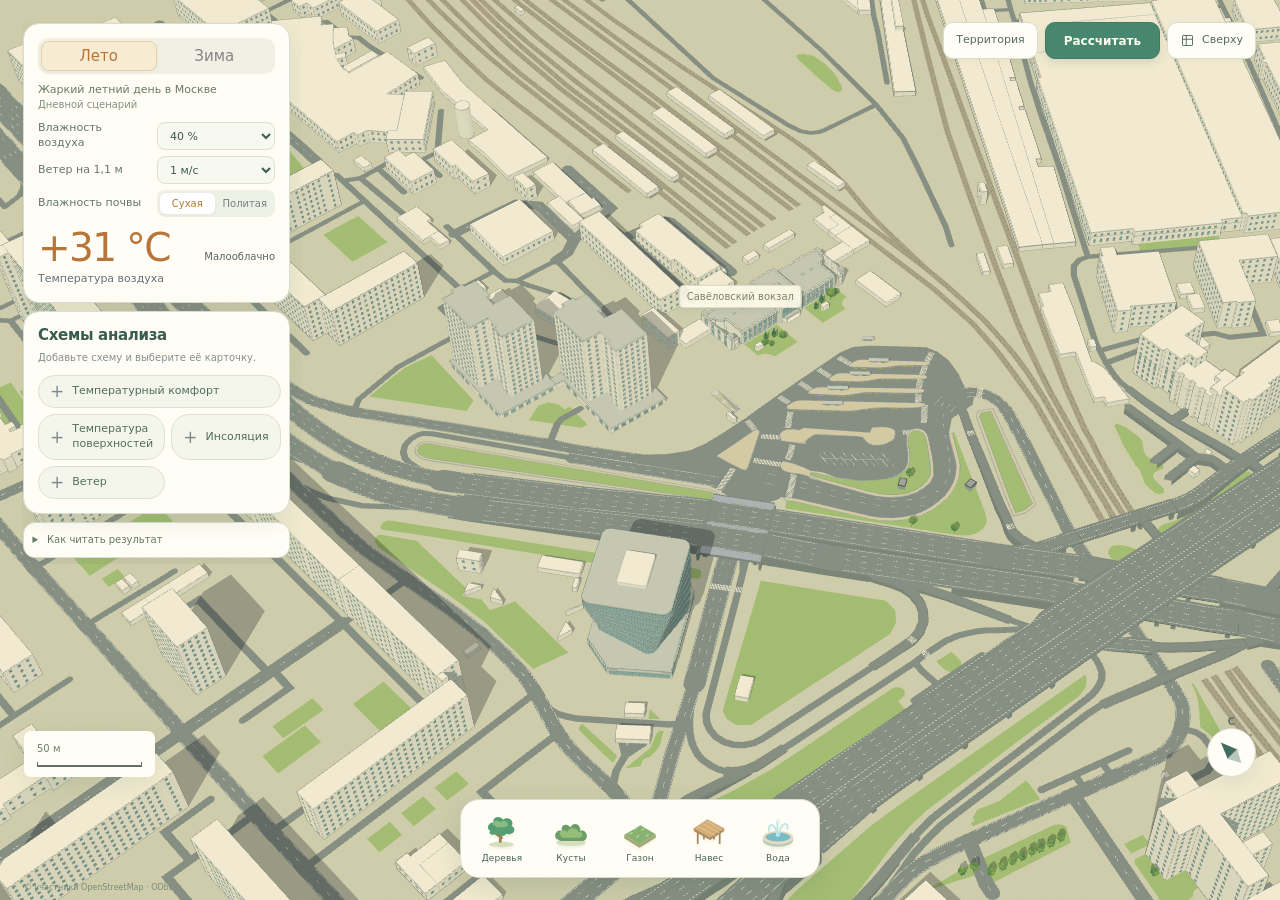
